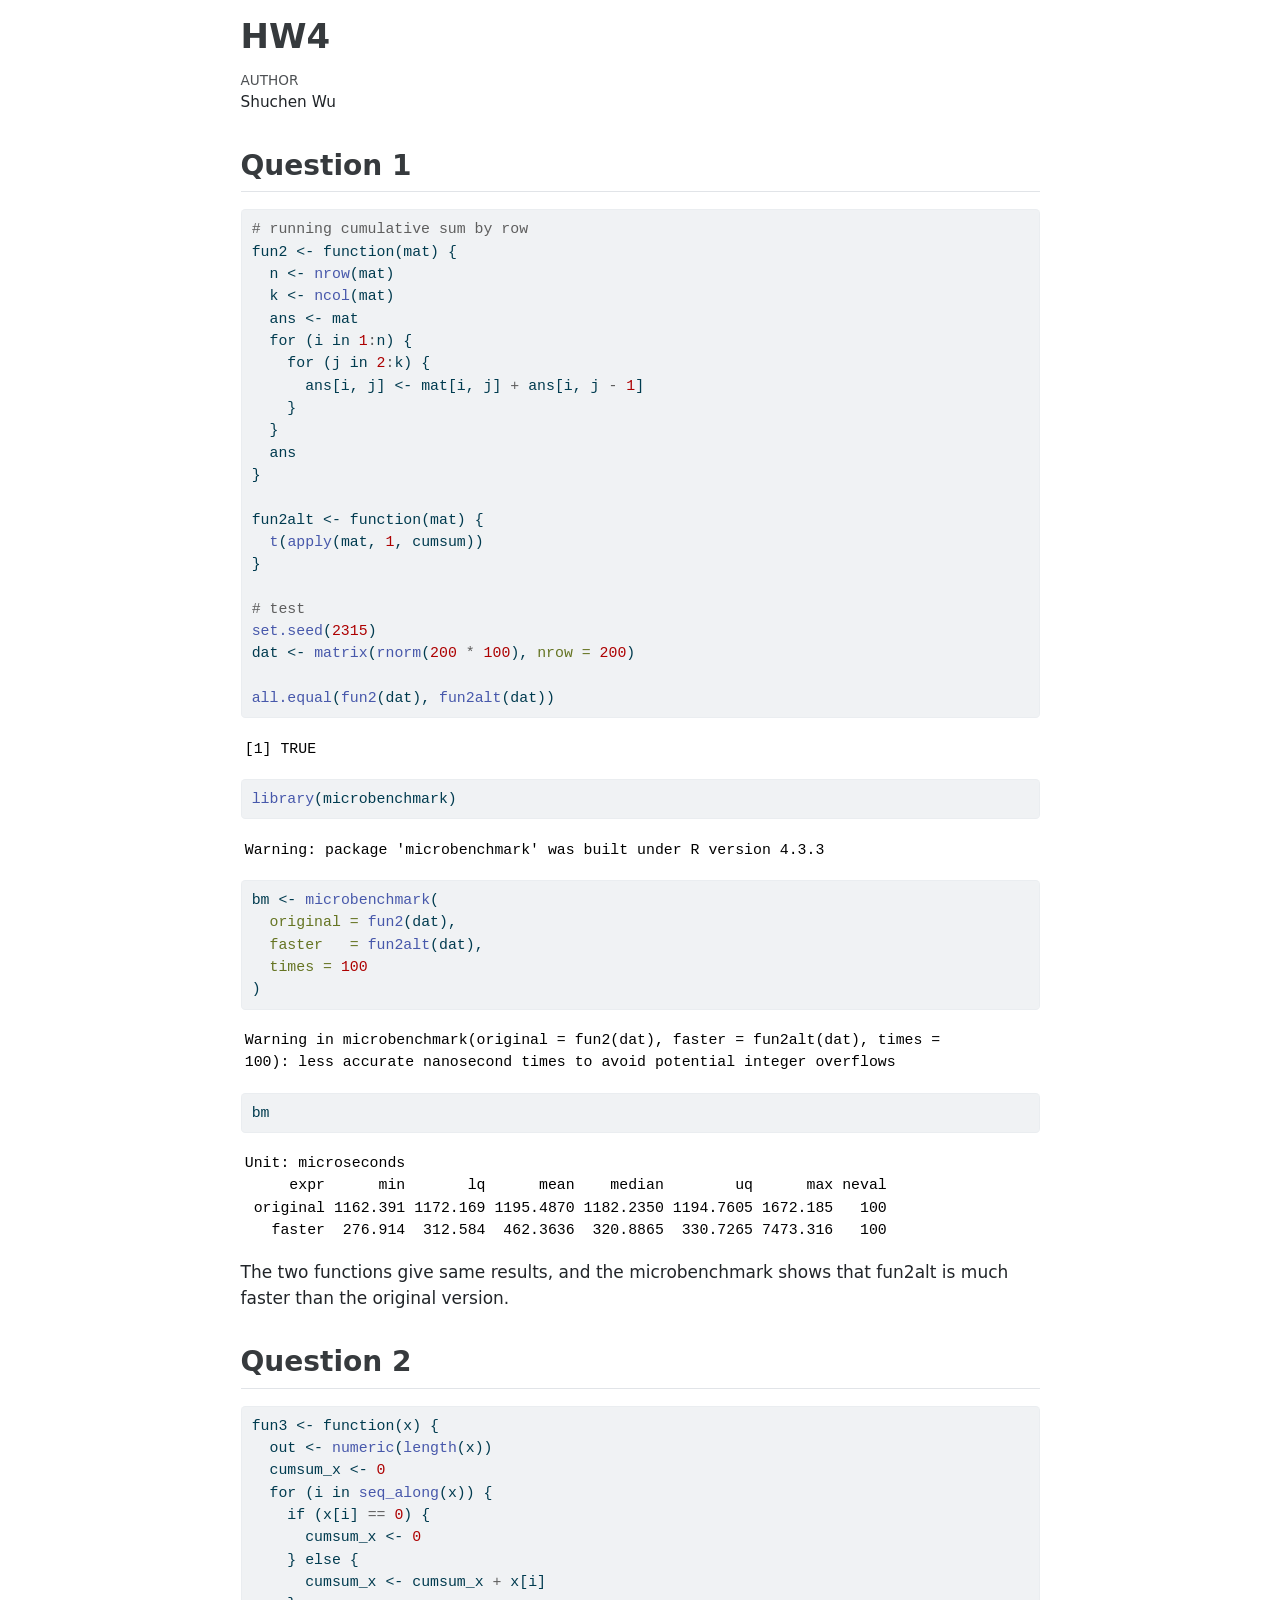
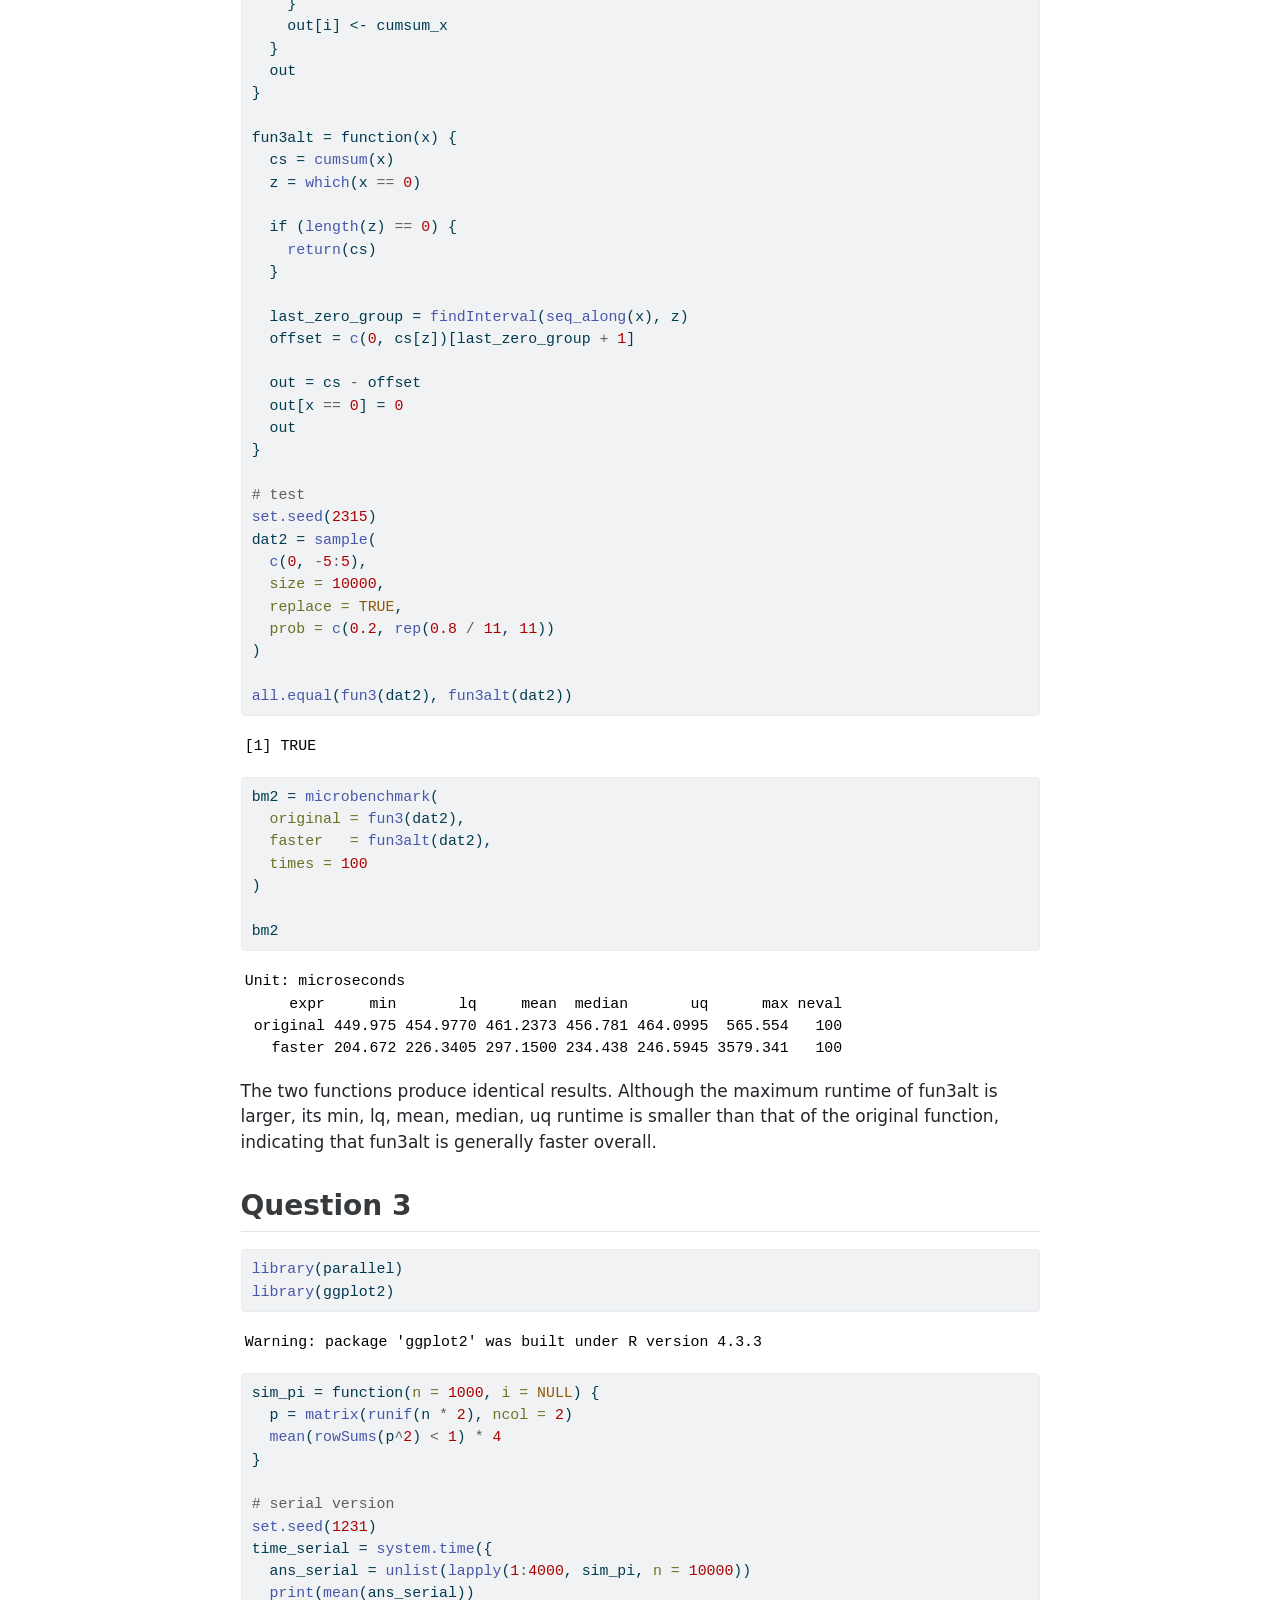
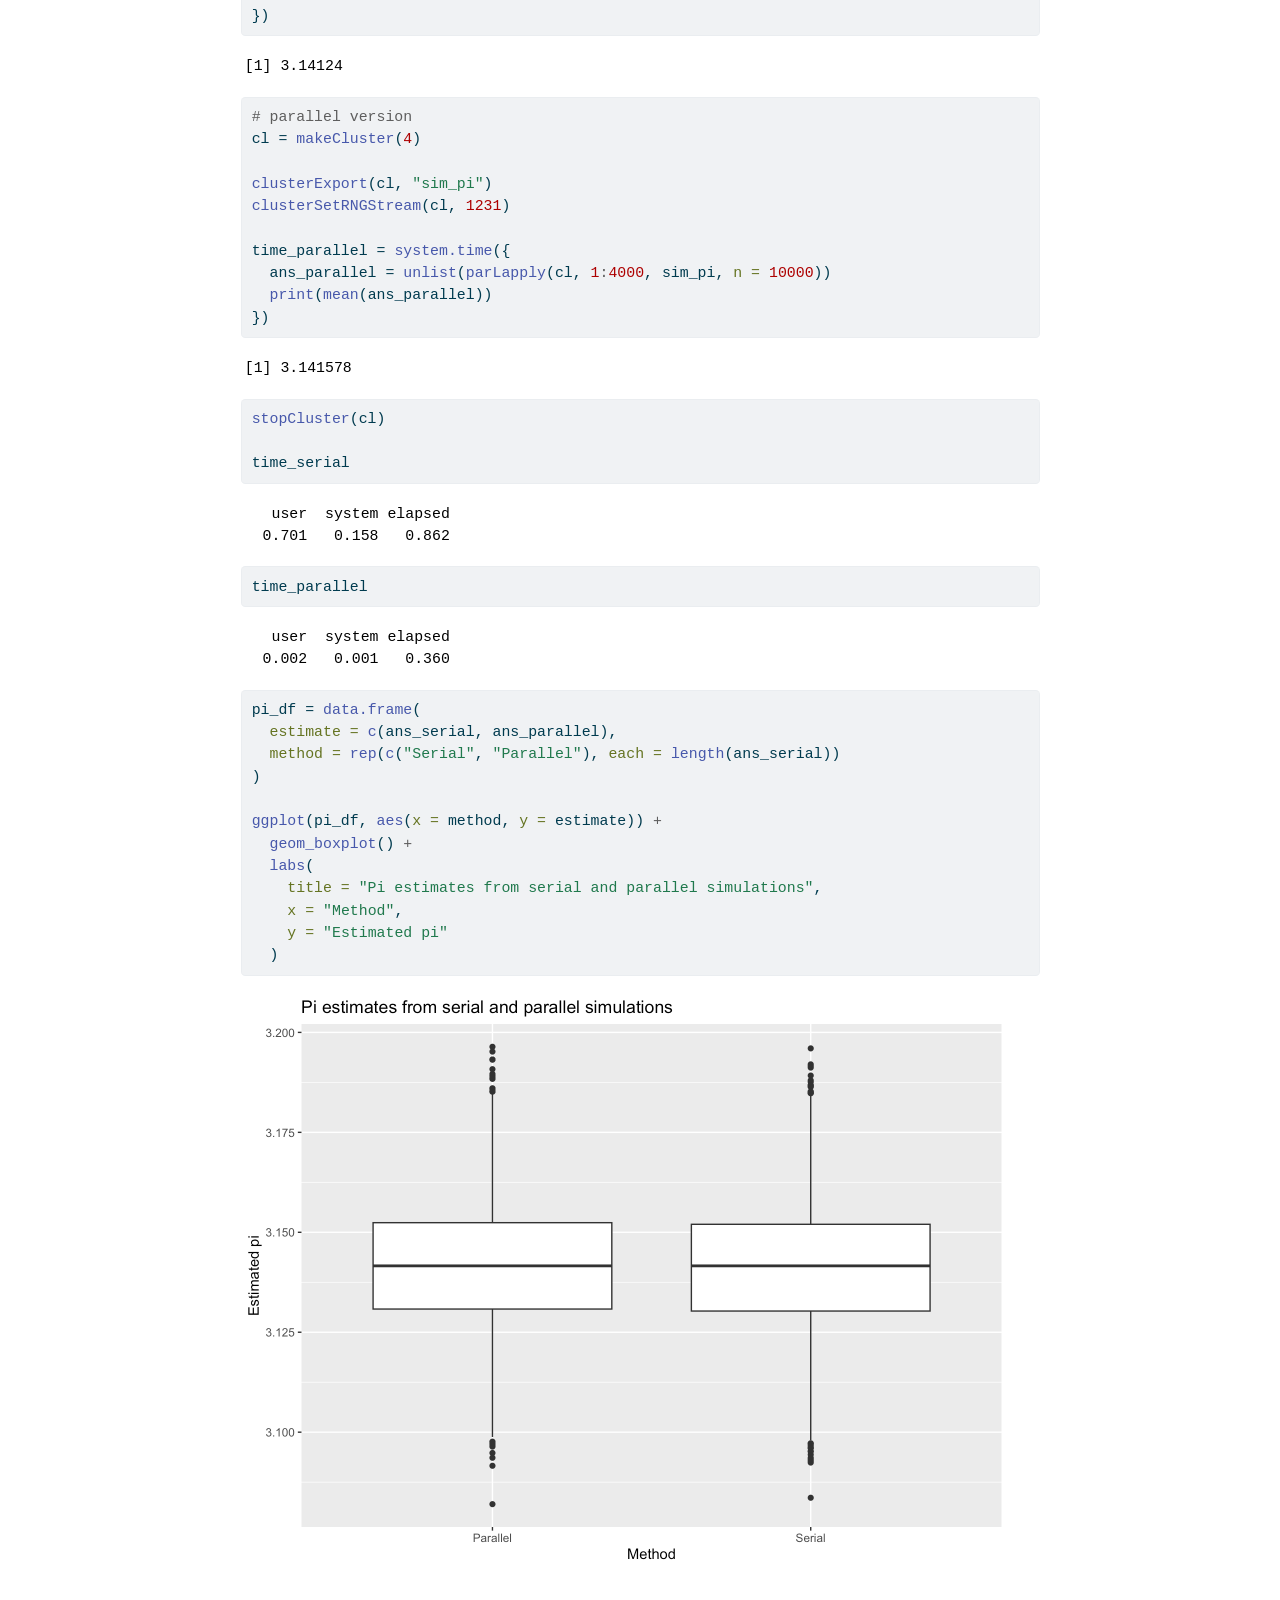
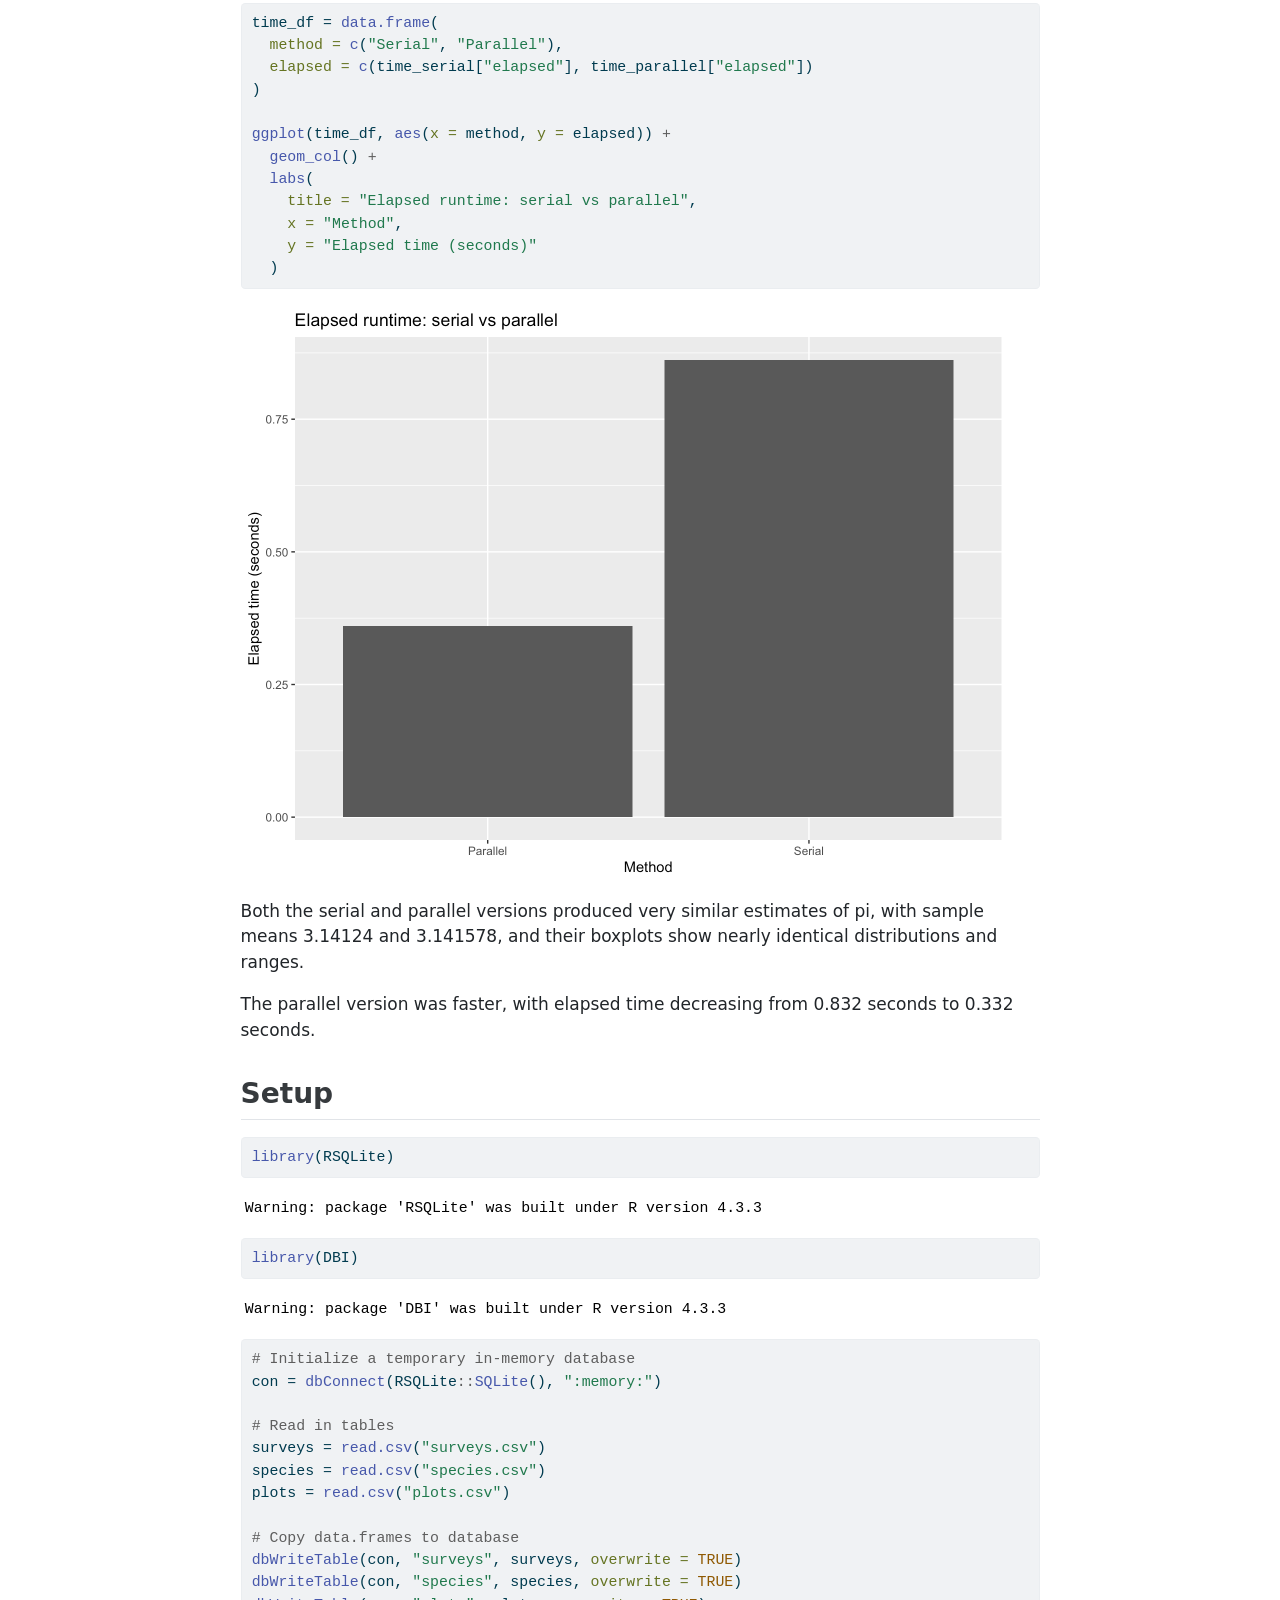
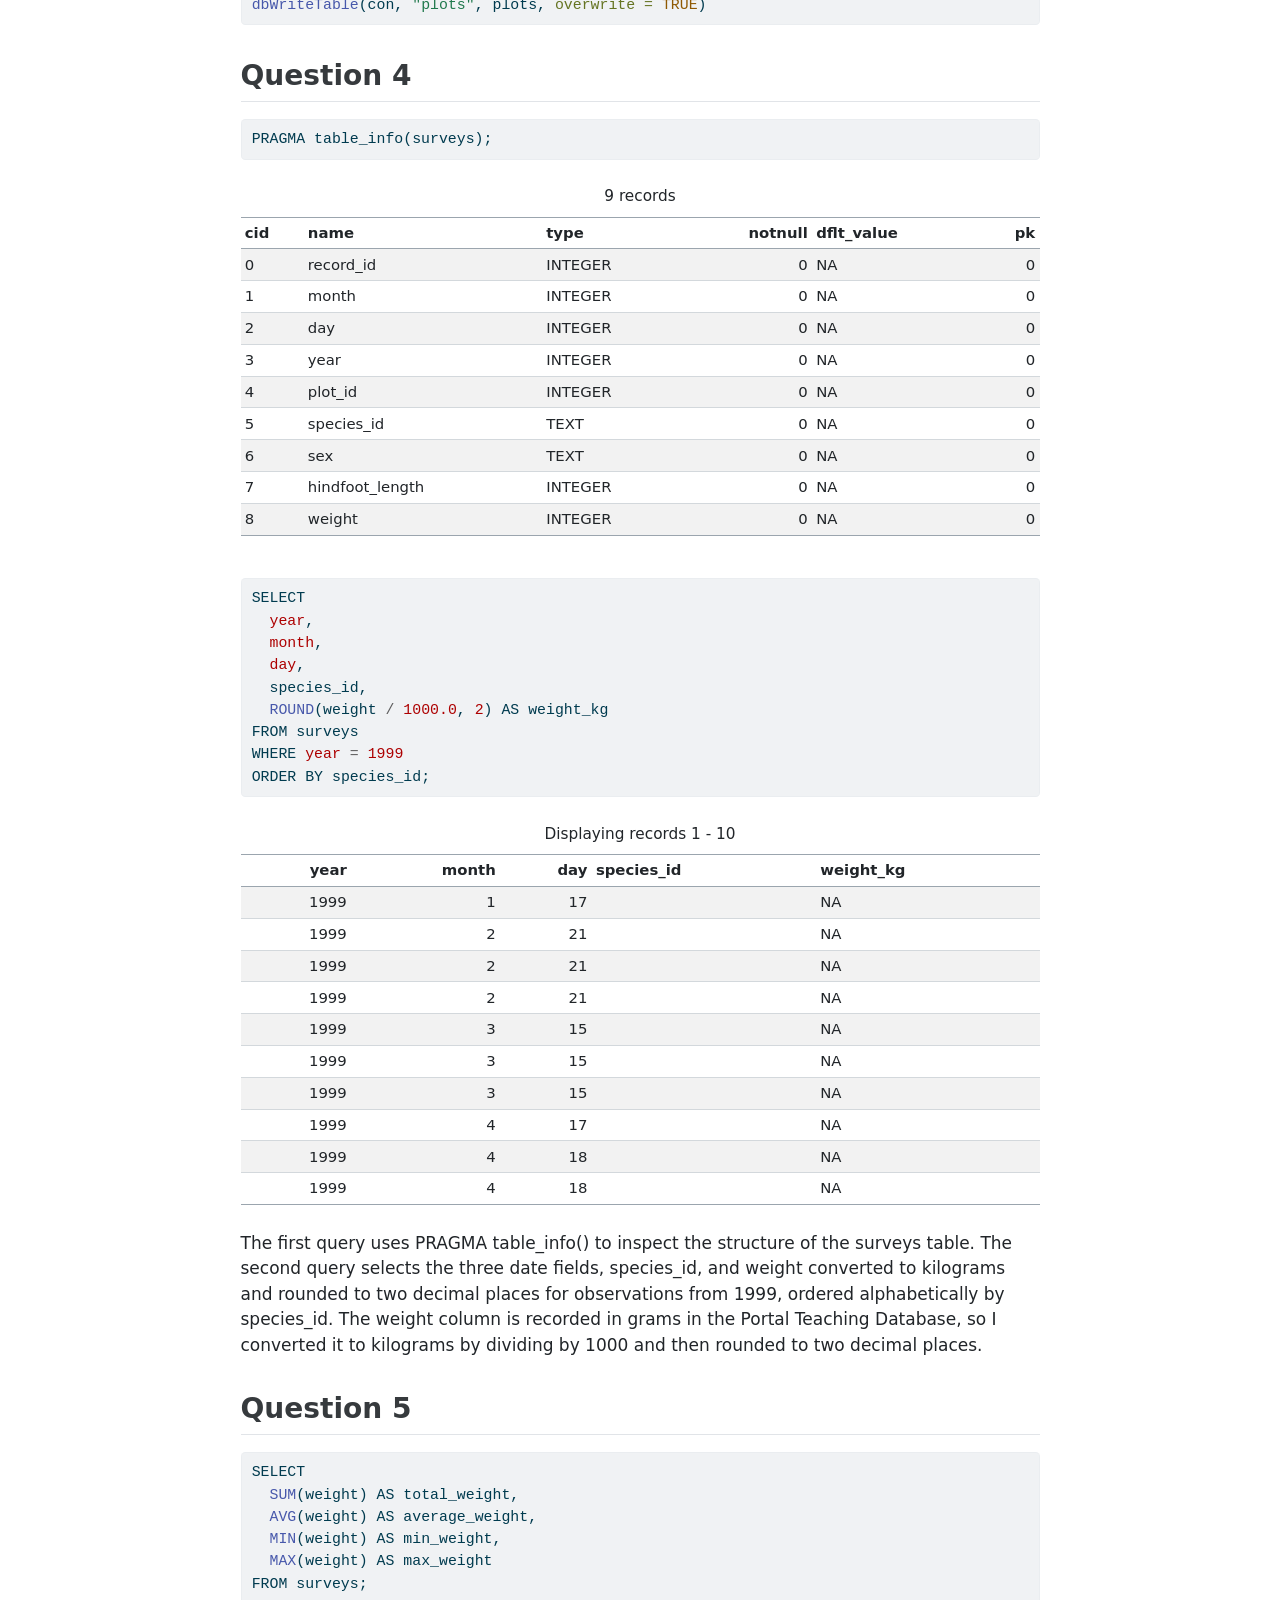
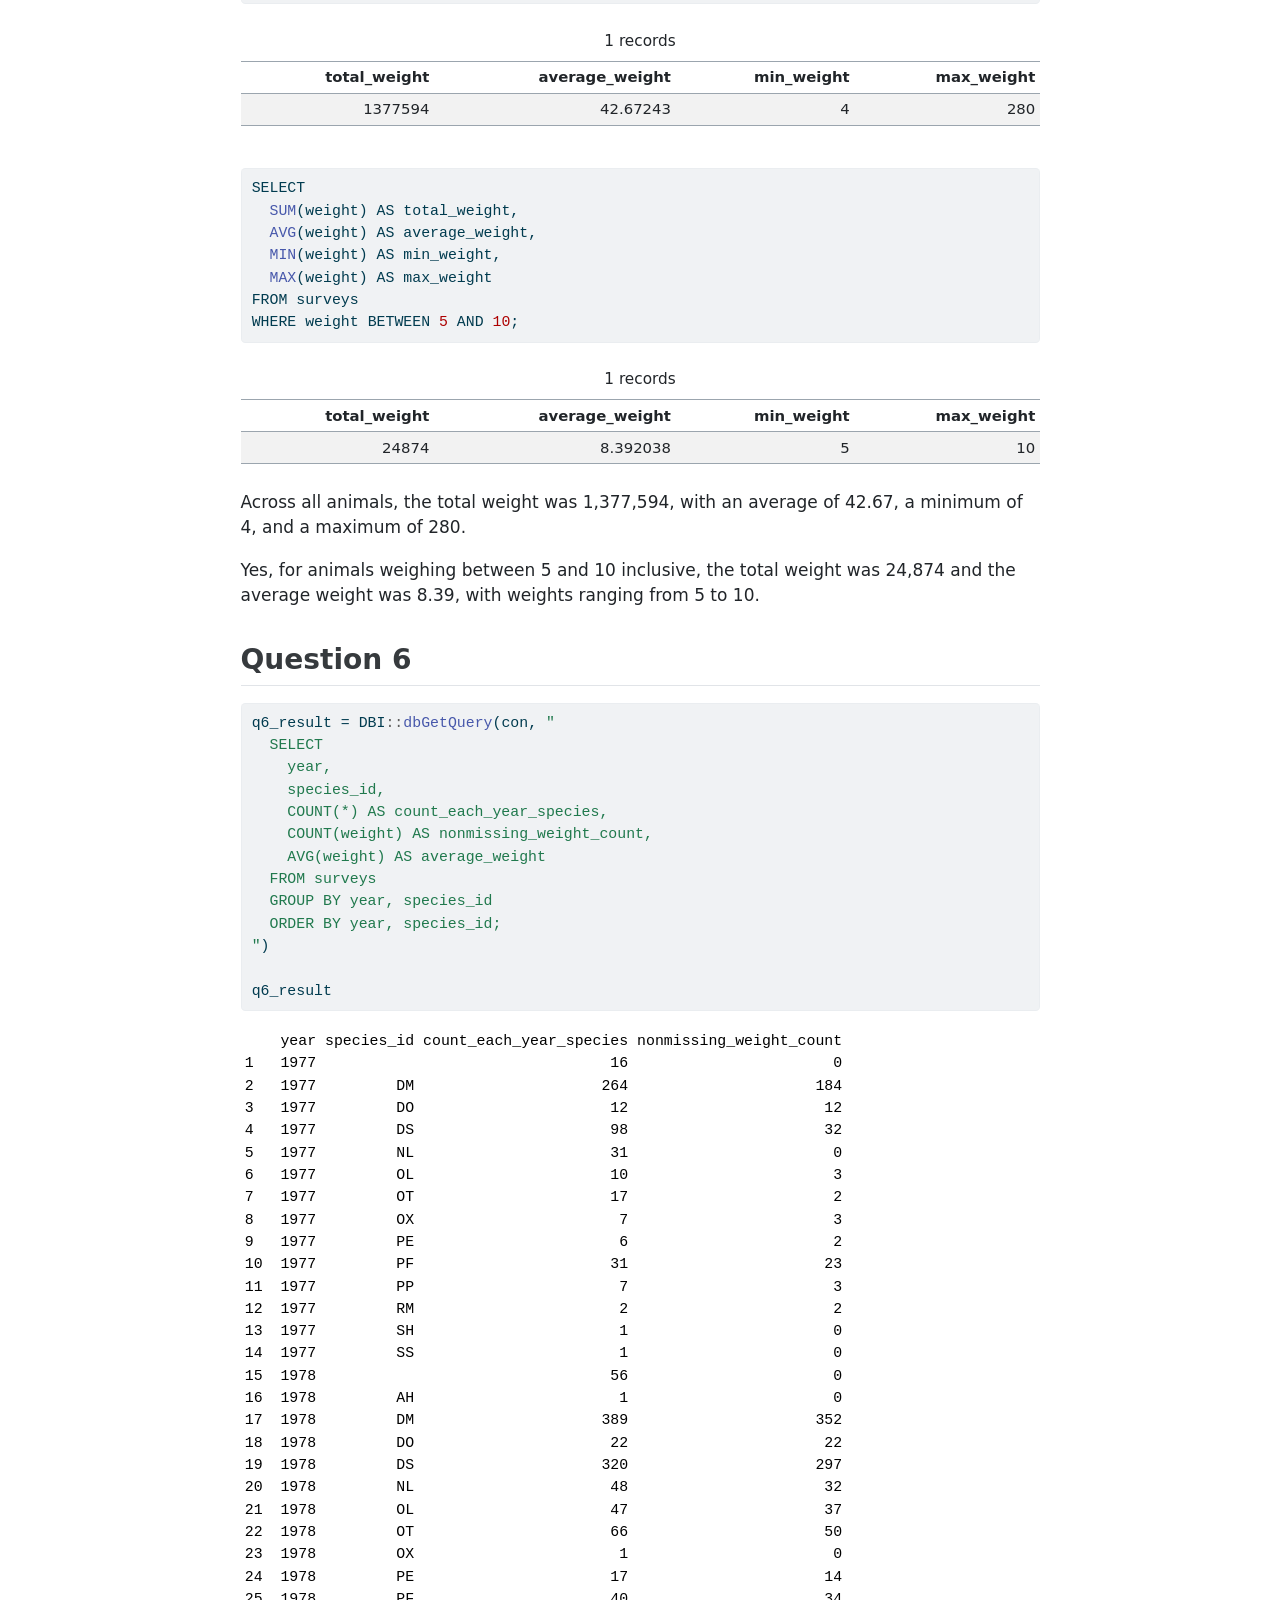
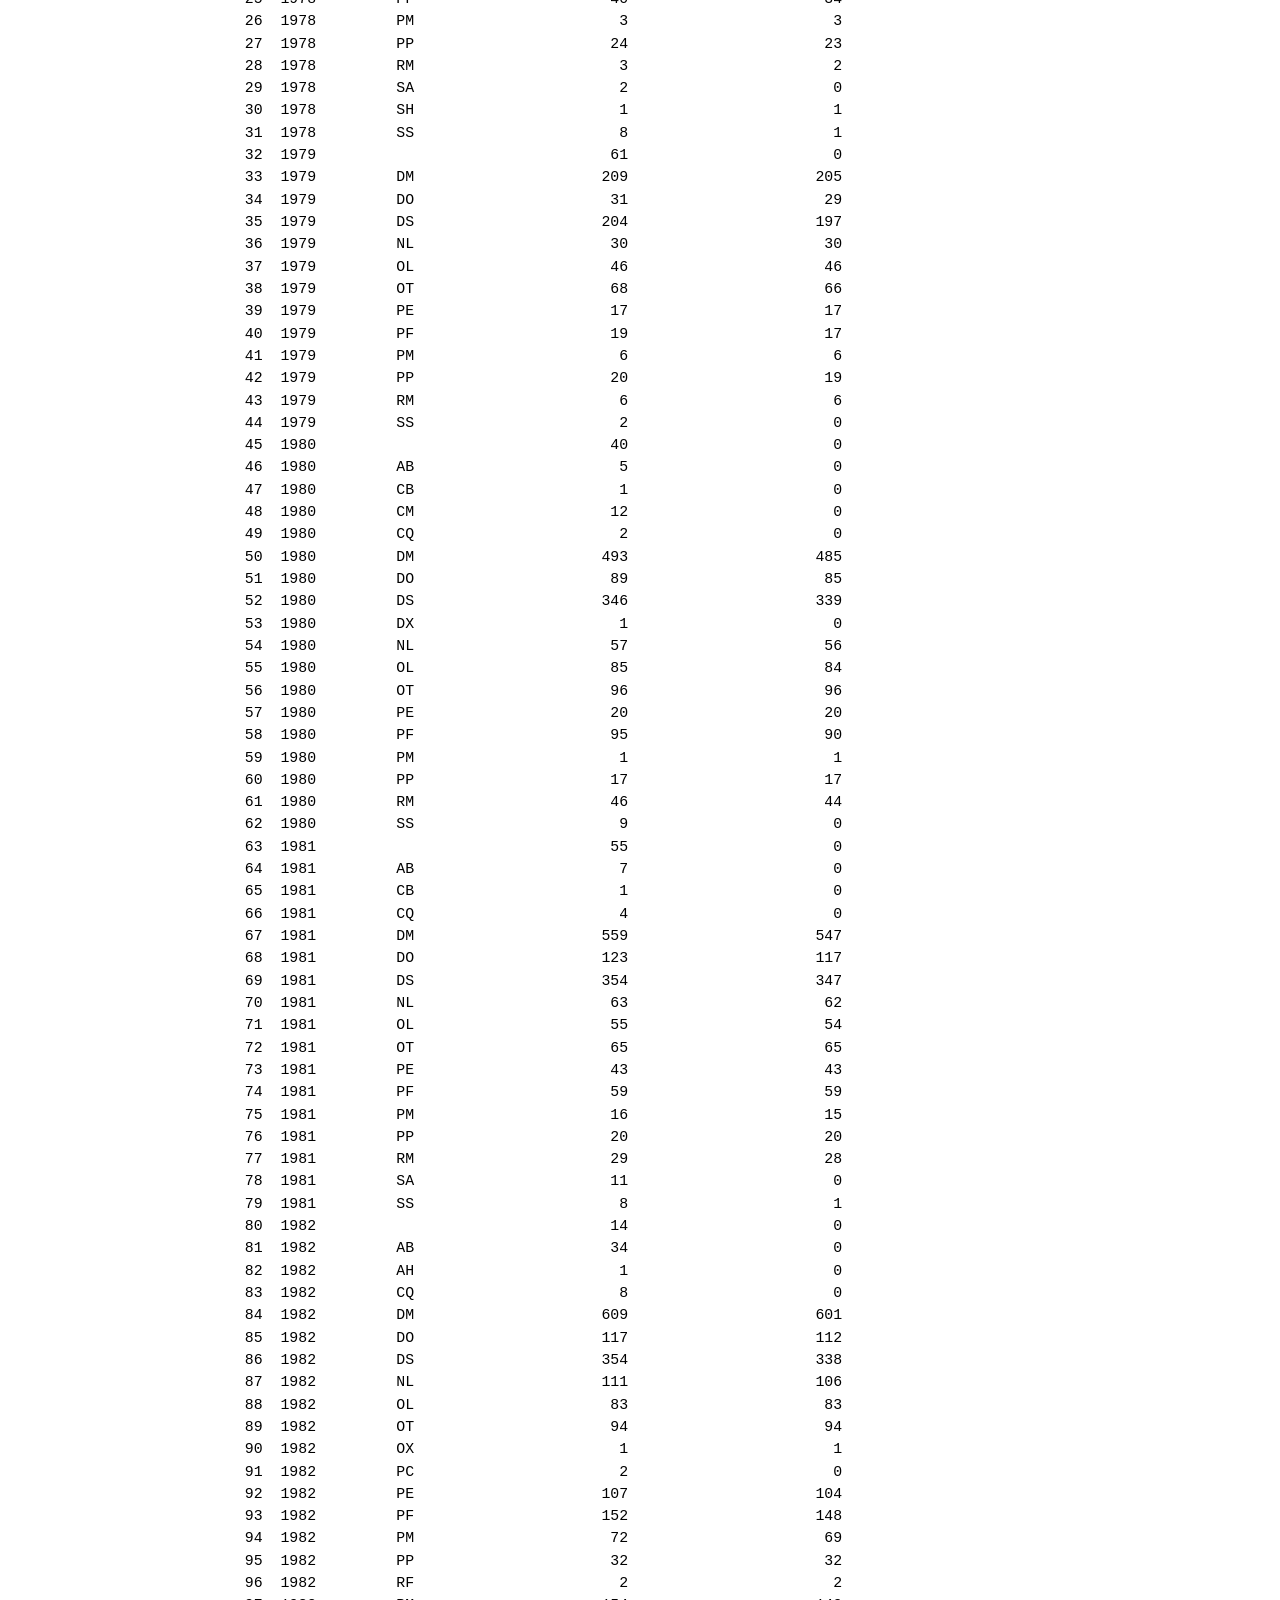
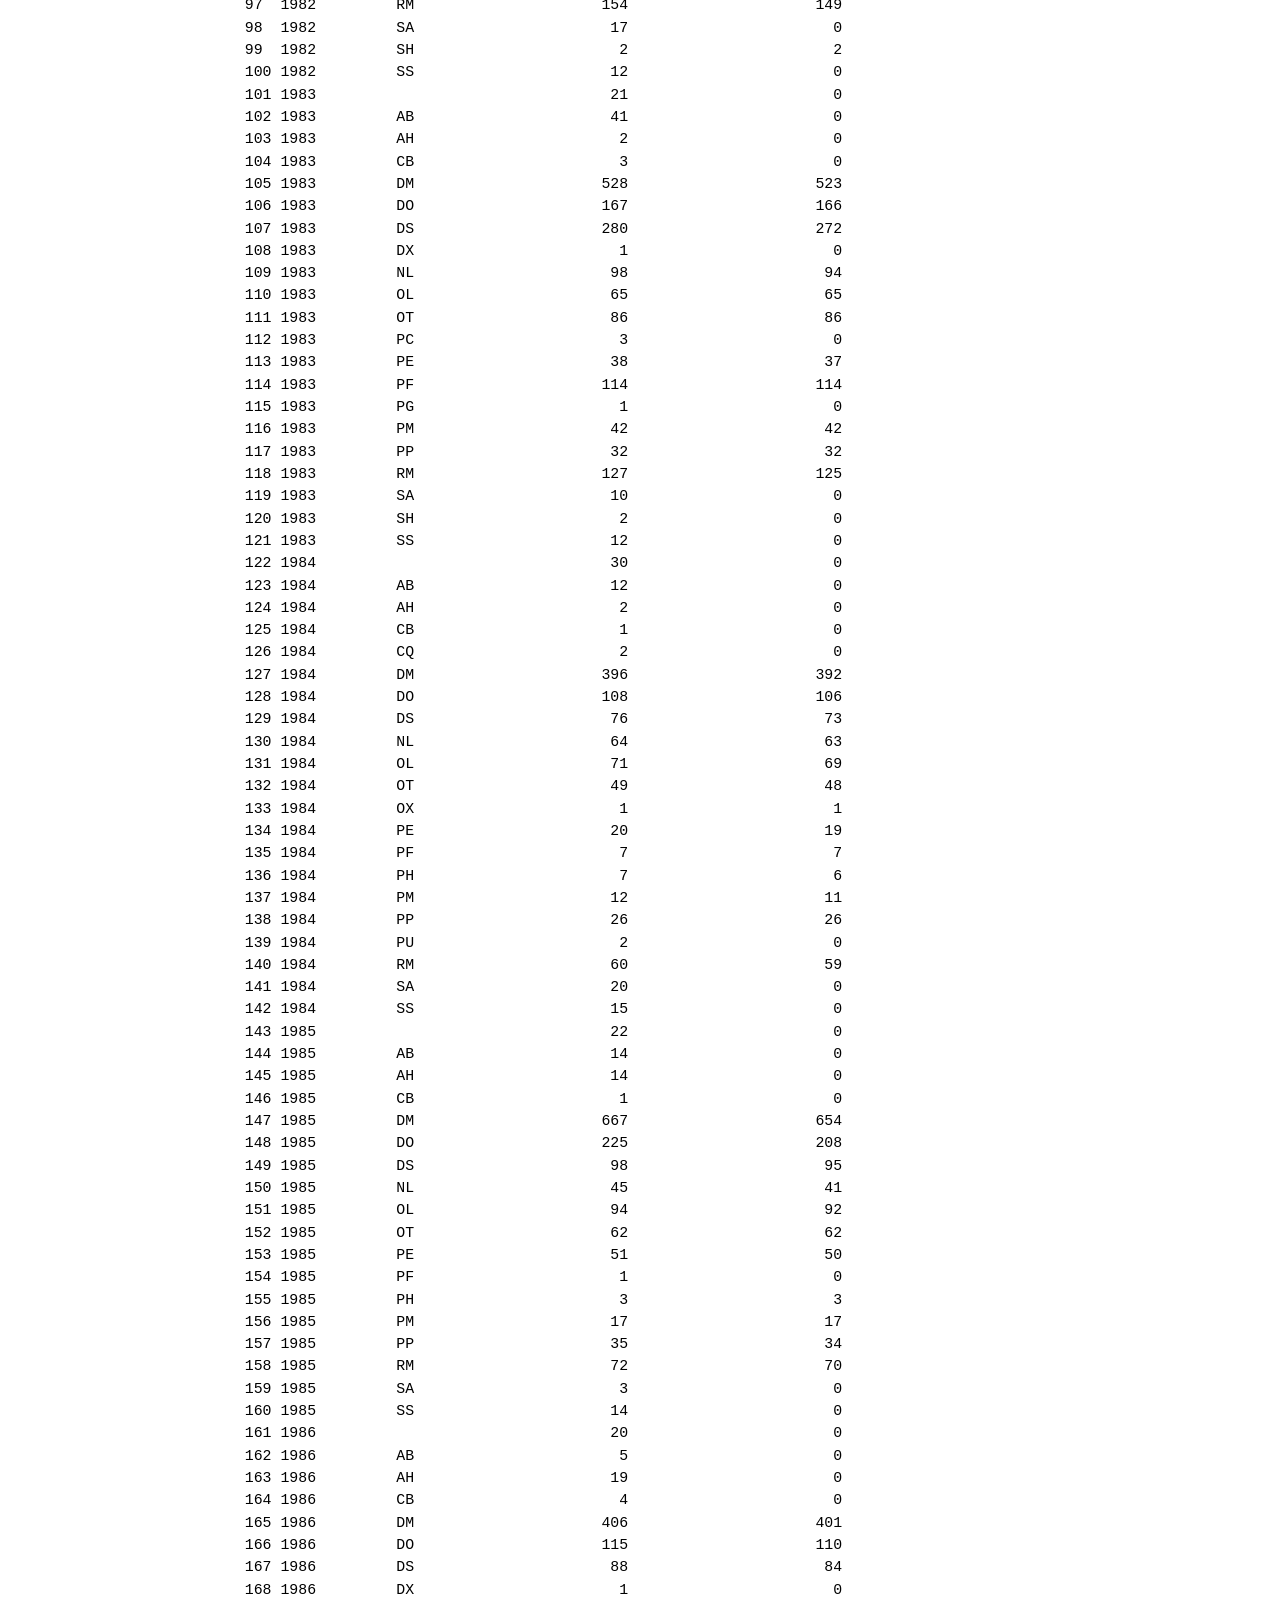
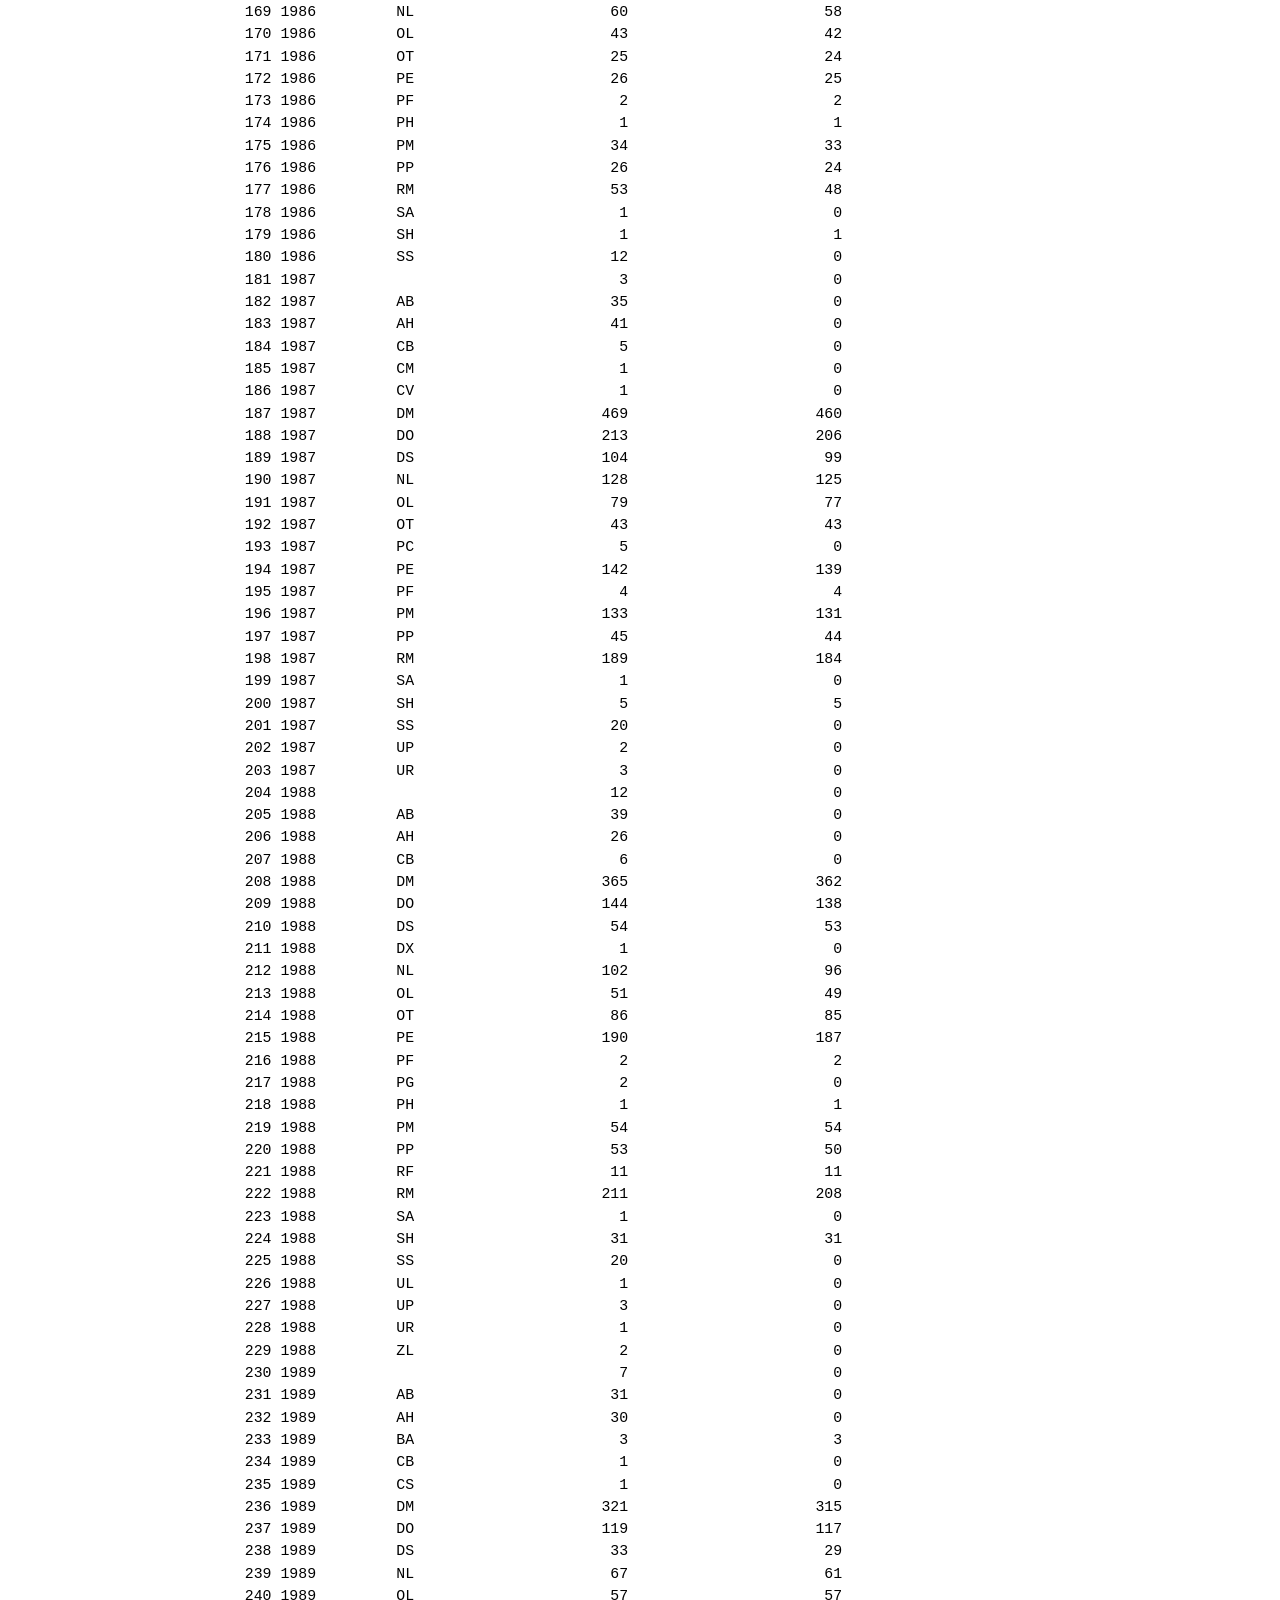
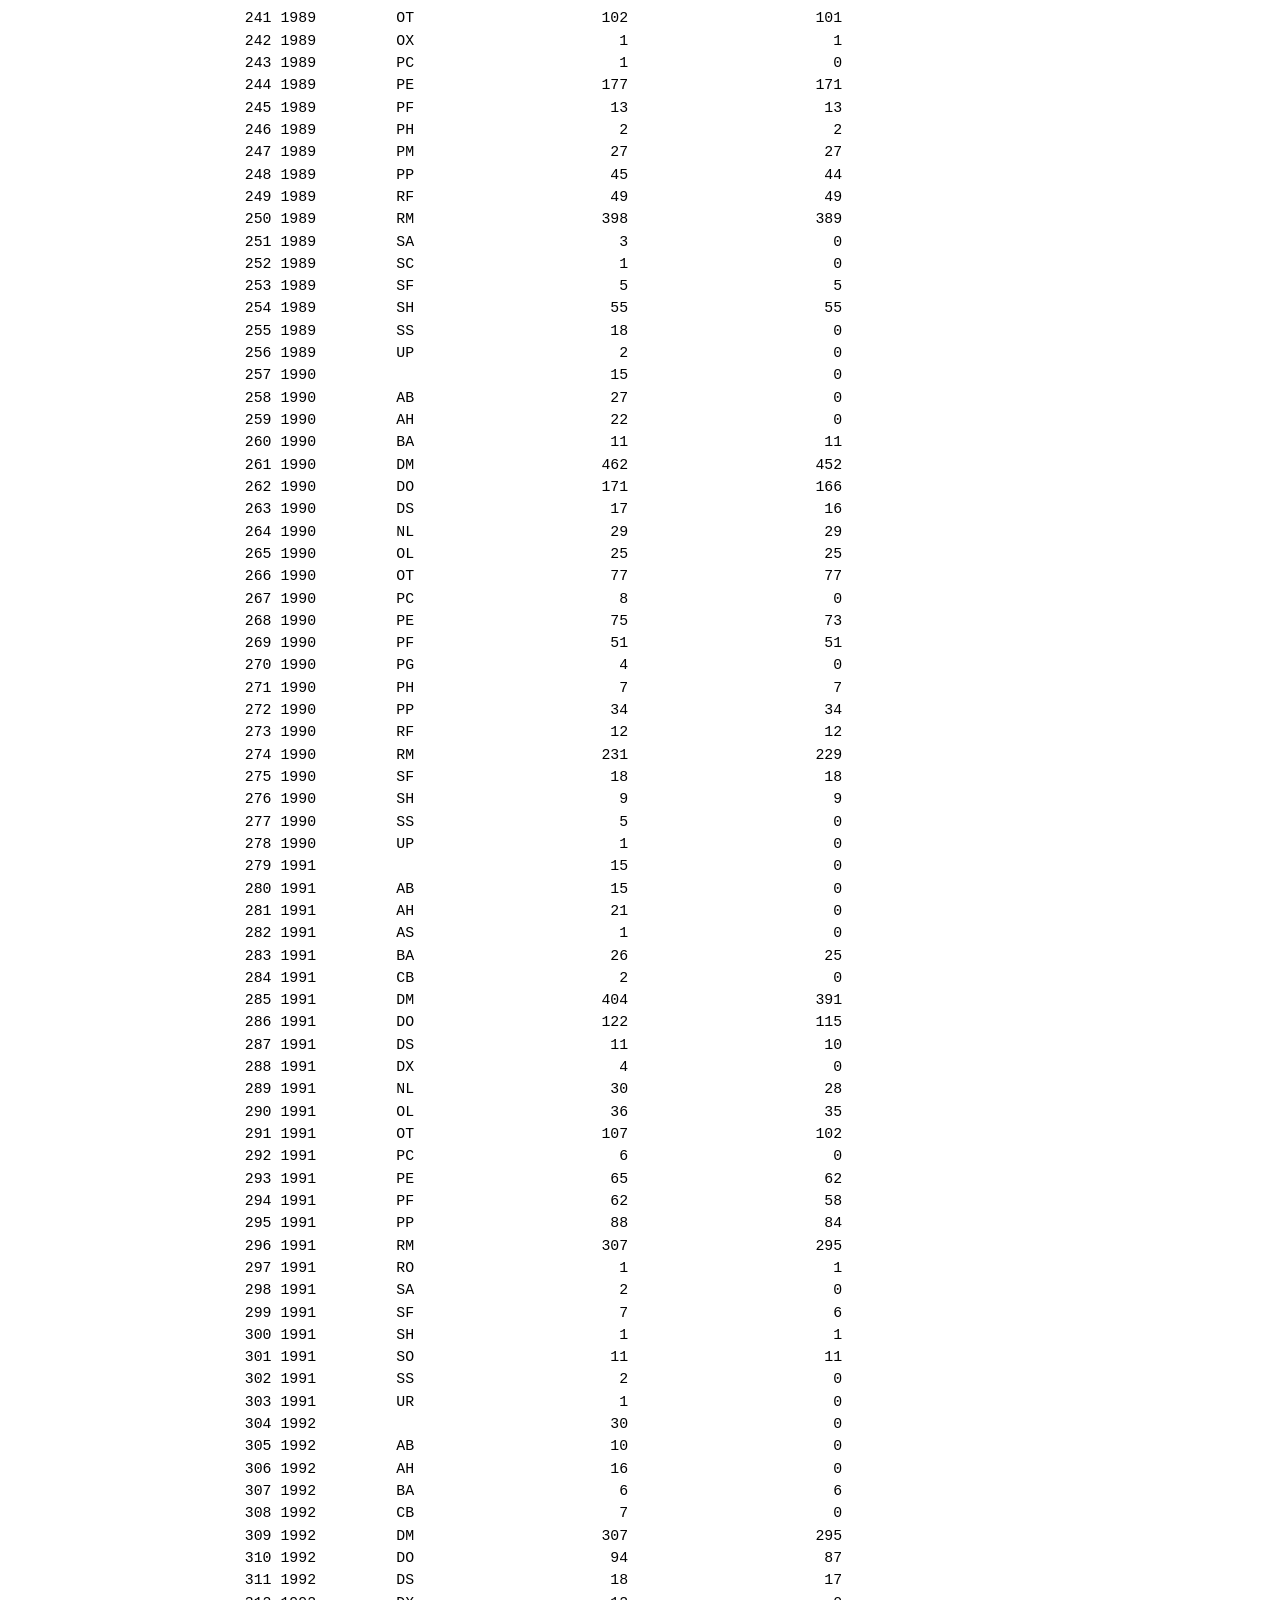
==== hw4/HW4.html @ b667f625 "Submitting hw4 https://github.com/dmcable/BIOSTAT620W26/issues/16" ====
<!DOCTYPE html>
<html xmlns="http://www.w3.org/1999/xhtml" lang="en" xml:lang="en"><head>

<meta charset="utf-8">
<meta name="generator" content="quarto-1.3.433">

<meta name="viewport" content="width=device-width, initial-scale=1.0, user-scalable=yes">

<meta name="author" content="Shuchen Wu">

<title>HW4</title>
<style>
code{white-space: pre-wrap;}
span.smallcaps{font-variant: small-caps;}
div.columns{display: flex; gap: min(4vw, 1.5em);}
div.column{flex: auto; overflow-x: auto;}
div.hanging-indent{margin-left: 1.5em; text-indent: -1.5em;}
ul.task-list{list-style: none;}
ul.task-list li input[type="checkbox"] {
width: 0.8em;
margin: 0 0.8em 0.2em -1em;  vertical-align: middle;
}

pre > code.sourceCode { white-space: pre; position: relative; }
pre > code.sourceCode > span { display: inline-block; line-height: 1.25; }
pre > code.sourceCode > span:empty { height: 1.2em; }
.sourceCode { overflow: visible; }
code.sourceCode > span { color: inherit; text-decoration: inherit; }
div.sourceCode { margin: 1em 0; }
pre.sourceCode { margin: 0; }
@media screen {
div.sourceCode { overflow: auto; }
}
@media print {
pre > code.sourceCode { white-space: pre-wrap; }
pre > code.sourceCode > span { text-indent: -5em; padding-left: 5em; }
}
pre.numberSource code
{ counter-reset: source-line 0; }
pre.numberSource code > span
{ position: relative; left: -4em; counter-increment: source-line; }
pre.numberSource code > span > a:first-child::before
{ content: counter(source-line);
position: relative; left: -1em; text-align: right; vertical-align: baseline;
border: none; display: inline-block;
-webkit-touch-callout: none; -webkit-user-select: none;
-khtml-user-select: none; -moz-user-select: none;
-ms-user-select: none; user-select: none;
padding: 0 4px; width: 4em;
}
pre.numberSource { margin-left: 3em; padding-left: 4px; }
div.sourceCode
{ }
@media screen {
pre > code.sourceCode > span > a:first-child::before { text-decoration: underline; }
}
</style>


<script>/*!
 * clipboard.js v2.0.11
 * https://clipboardjs.com/
 *
 * Licensed MIT © Zeno Rocha
 */
!function(t,e){"object"==typeof exports&&"object"==typeof module?module.exports=e():"function"==typeof define&&define.amd?define([],e):"object"==typeof exports?exports.ClipboardJS=e():t.ClipboardJS=e()}(this,function(){return n={686:function(t,e,n){"use strict";n.d(e,{default:function(){return b}});var e=n(279),i=n.n(e),e=n(370),u=n.n(e),e=n(817),r=n.n(e);function c(t){try{return document.execCommand(t)}catch(t){return}}var a=function(t){t=r()(t);return c("cut"),t};function o(t,e){var n,o,t=(n=t,o="rtl"===document.documentElement.getAttribute("dir"),(t=document.createElement("textarea")).style.fontSize="12pt",t.style.border="0",t.style.padding="0",t.style.margin="0",t.style.position="absolute",t.style[o?"right":"left"]="-9999px",o=window.pageYOffset||document.documentElement.scrollTop,t.style.top="".concat(o,"px"),t.setAttribute("readonly",""),t.value=n,t);return e.container.appendChild(t),e=r()(t),c("copy"),t.remove(),e}var f=function(t){var e=1<arguments.length&&void 0!==arguments[1]?arguments[1]:{container:document.body},n="";return"string"==typeof t?n=o(t,e):t instanceof HTMLInputElement&&!["text","search","url","tel","password"].includes(null==t?void 0:t.type)?n=o(t.value,e):(n=r()(t),c("copy")),n};function l(t){return(l="function"==typeof Symbol&&"symbol"==typeof Symbol.iterator?function(t){return typeof t}:function(t){return t&&"function"==typeof Symbol&&t.constructor===Symbol&&t!==Symbol.prototype?"symbol":typeof t})(t)}var s=function(){var t=0<arguments.length&&void 0!==arguments[0]?arguments[0]:{},e=t.action,n=void 0===e?"copy":e,o=t.container,e=t.target,t=t.text;if("copy"!==n&&"cut"!==n)throw new Error('Invalid "action" value, use either "copy" or "cut"');if(void 0!==e){if(!e||"object"!==l(e)||1!==e.nodeType)throw new Error('Invalid "target" value, use a valid Element');if("copy"===n&&e.hasAttribute("disabled"))throw new Error('Invalid "target" attribute. Please use "readonly" instead of "disabled" attribute');if("cut"===n&&(e.hasAttribute("readonly")||e.hasAttribute("disabled")))throw new Error('Invalid "target" attribute. You can\'t cut text from elements with "readonly" or "disabled" attributes')}return t?f(t,{container:o}):e?"cut"===n?a(e):f(e,{container:o}):void 0};function p(t){return(p="function"==typeof Symbol&&"symbol"==typeof Symbol.iterator?function(t){return typeof t}:function(t){return t&&"function"==typeof Symbol&&t.constructor===Symbol&&t!==Symbol.prototype?"symbol":typeof t})(t)}function d(t,e){for(var n=0;n<e.length;n++){var o=e[n];o.enumerable=o.enumerable||!1,o.configurable=!0,"value"in o&&(o.writable=!0),Object.defineProperty(t,o.key,o)}}function y(t,e){return(y=Object.setPrototypeOf||function(t,e){return t.__proto__=e,t})(t,e)}function h(n){var o=function(){if("undefined"==typeof Reflect||!Reflect.construct)return!1;if(Reflect.construct.sham)return!1;if("function"==typeof Proxy)return!0;try{return Date.prototype.toString.call(Reflect.construct(Date,[],function(){})),!0}catch(t){return!1}}();return function(){var t,e=v(n);return t=o?(t=v(this).constructor,Reflect.construct(e,arguments,t)):e.apply(this,arguments),e=this,!(t=t)||"object"!==p(t)&&"function"!=typeof t?function(t){if(void 0!==t)return t;throw new ReferenceError("this hasn't been initialised - super() hasn't been called")}(e):t}}function v(t){return(v=Object.setPrototypeOf?Object.getPrototypeOf:function(t){return t.__proto__||Object.getPrototypeOf(t)})(t)}function m(t,e){t="data-clipboard-".concat(t);if(e.hasAttribute(t))return e.getAttribute(t)}var b=function(){!function(t,e){if("function"!=typeof e&&null!==e)throw new TypeError("Super expression must either be null or a function");t.prototype=Object.create(e&&e.prototype,{constructor:{value:t,writable:!0,configurable:!0}}),e&&y(t,e)}(r,i());var t,e,n,o=h(r);function r(t,e){var n;return function(t){if(!(t instanceof r))throw new TypeError("Cannot call a class as a function")}(this),(n=o.call(this)).resolveOptions(e),n.listenClick(t),n}return t=r,n=[{key:"copy",value:function(t){var e=1<arguments.length&&void 0!==arguments[1]?arguments[1]:{container:document.body};return f(t,e)}},{key:"cut",value:function(t){return a(t)}},{key:"isSupported",value:function(){var t=0<arguments.length&&void 0!==arguments[0]?arguments[0]:["copy","cut"],t="string"==typeof t?[t]:t,e=!!document.queryCommandSupported;return t.forEach(function(t){e=e&&!!document.queryCommandSupported(t)}),e}}],(e=[{key:"resolveOptions",value:function(){var t=0<arguments.length&&void 0!==arguments[0]?arguments[0]:{};this.action="function"==typeof t.action?t.action:this.defaultAction,this.target="function"==typeof t.target?t.target:this.defaultTarget,this.text="function"==typeof t.text?t.text:this.defaultText,this.container="object"===p(t.container)?t.container:document.body}},{key:"listenClick",value:function(t){var e=this;this.listener=u()(t,"click",function(t){return e.onClick(t)})}},{key:"onClick",value:function(t){var e=t.delegateTarget||t.currentTarget,n=this.action(e)||"copy",t=s({action:n,container:this.container,target:this.target(e),text:this.text(e)});this.emit(t?"success":"error",{action:n,text:t,trigger:e,clearSelection:function(){e&&e.focus(),window.getSelection().removeAllRanges()}})}},{key:"defaultAction",value:function(t){return m("action",t)}},{key:"defaultTarget",value:function(t){t=m("target",t);if(t)return document.querySelector(t)}},{key:"defaultText",value:function(t){return m("text",t)}},{key:"destroy",value:function(){this.listener.destroy()}}])&&d(t.prototype,e),n&&d(t,n),r}()},828:function(t){var e;"undefined"==typeof Element||Element.prototype.matches||((e=Element.prototype).matches=e.matchesSelector||e.mozMatchesSelector||e.msMatchesSelector||e.oMatchesSelector||e.webkitMatchesSelector),t.exports=function(t,e){for(;t&&9!==t.nodeType;){if("function"==typeof t.matches&&t.matches(e))return t;t=t.parentNode}}},438:function(t,e,n){var u=n(828);function i(t,e,n,o,r){var i=function(e,n,t,o){return function(t){t.delegateTarget=u(t.target,n),t.delegateTarget&&o.call(e,t)}}.apply(this,arguments);return t.addEventListener(n,i,r),{destroy:function(){t.removeEventListener(n,i,r)}}}t.exports=function(t,e,n,o,r){return"function"==typeof t.addEventListener?i.apply(null,arguments):"function"==typeof n?i.bind(null,document).apply(null,arguments):("string"==typeof t&&(t=document.querySelectorAll(t)),Array.prototype.map.call(t,function(t){return i(t,e,n,o,r)}))}},879:function(t,n){n.node=function(t){return void 0!==t&&t instanceof HTMLElement&&1===t.nodeType},n.nodeList=function(t){var e=Object.prototype.toString.call(t);return void 0!==t&&("[object NodeList]"===e||"[object HTMLCollection]"===e)&&"length"in t&&(0===t.length||n.node(t[0]))},n.string=function(t){return"string"==typeof t||t instanceof String},n.fn=function(t){return"[object Function]"===Object.prototype.toString.call(t)}},370:function(t,e,n){var f=n(879),l=n(438);t.exports=function(t,e,n){if(!t&&!e&&!n)throw new Error("Missing required arguments");if(!f.string(e))throw new TypeError("Second argument must be a String");if(!f.fn(n))throw new TypeError("Third argument must be a Function");if(f.node(t))return c=e,a=n,(u=t).addEventListener(c,a),{destroy:function(){u.removeEventListener(c,a)}};if(f.nodeList(t))return o=t,r=e,i=n,Array.prototype.forEach.call(o,function(t){t.addEventListener(r,i)}),{destroy:function(){Array.prototype.forEach.call(o,function(t){t.removeEventListener(r,i)})}};if(f.string(t))return t=t,e=e,n=n,l(document.body,t,e,n);throw new TypeError("First argument must be a String, HTMLElement, HTMLCollection, or NodeList");var o,r,i,u,c,a}},817:function(t){t.exports=function(t){var e,n="SELECT"===t.nodeName?(t.focus(),t.value):"INPUT"===t.nodeName||"TEXTAREA"===t.nodeName?((e=t.hasAttribute("readonly"))||t.setAttribute("readonly",""),t.select(),t.setSelectionRange(0,t.value.length),e||t.removeAttribute("readonly"),t.value):(t.hasAttribute("contenteditable")&&t.focus(),n=window.getSelection(),(e=document.createRange()).selectNodeContents(t),n.removeAllRanges(),n.addRange(e),n.toString());return n}},279:function(t){function e(){}e.prototype={on:function(t,e,n){var o=this.e||(this.e={});return(o[t]||(o[t]=[])).push({fn:e,ctx:n}),this},once:function(t,e,n){var o=this;function r(){o.off(t,r),e.apply(n,arguments)}return r._=e,this.on(t,r,n)},emit:function(t){for(var e=[].slice.call(arguments,1),n=((this.e||(this.e={}))[t]||[]).slice(),o=0,r=n.length;o<r;o++)n[o].fn.apply(n[o].ctx,e);return this},off:function(t,e){var n=this.e||(this.e={}),o=n[t],r=[];if(o&&e)for(var i=0,u=o.length;i<u;i++)o[i].fn!==e&&o[i].fn._!==e&&r.push(o[i]);return r.length?n[t]=r:delete n[t],this}},t.exports=e,t.exports.TinyEmitter=e}},r={},o.n=function(t){var e=t&&t.__esModule?function(){return t.default}:function(){return t};return o.d(e,{a:e}),e},o.d=function(t,e){for(var n in e)o.o(e,n)&&!o.o(t,n)&&Object.defineProperty(t,n,{enumerable:!0,get:e[n]})},o.o=function(t,e){return Object.prototype.hasOwnProperty.call(t,e)},o(686).default;function o(t){if(r[t])return r[t].exports;var e=r[t]={exports:{}};return n[t](e,e.exports,o),e.exports}var n,r});</script>
<script>const sectionChanged = new CustomEvent("quarto-sectionChanged", {
  detail: {},
  bubbles: true,
  cancelable: false,
  composed: false,
});

const layoutMarginEls = () => {
  // Find any conflicting margin elements and add margins to the
  // top to prevent overlap
  const marginChildren = window.document.querySelectorAll(
    ".column-margin.column-container > * "
  );

  let lastBottom = 0;
  for (const marginChild of marginChildren) {
    if (marginChild.offsetParent !== null) {
      // clear the top margin so we recompute it
      marginChild.style.marginTop = null;
      const top = marginChild.getBoundingClientRect().top + window.scrollY;
      console.log({
        childtop: marginChild.getBoundingClientRect().top,
        scroll: window.scrollY,
        top,
        lastBottom,
      });
      if (top < lastBottom) {
        const margin = lastBottom - top;
        marginChild.style.marginTop = `${margin}px`;
      }
      const styles = window.getComputedStyle(marginChild);
      const marginTop = parseFloat(styles["marginTop"]);

      console.log({
        top,
        height: marginChild.getBoundingClientRect().height,
        marginTop,
        total: top + marginChild.getBoundingClientRect().height + marginTop,
      });
      lastBottom = top + marginChild.getBoundingClientRect().height + marginTop;
    }
  }
};

window.document.addEventListener("DOMContentLoaded", function (_event) {
  // Recompute the position of margin elements anytime the body size changes
  if (window.ResizeObserver) {
    const resizeObserver = new window.ResizeObserver(
      throttle(layoutMarginEls, 50)
    );
    resizeObserver.observe(window.document.body);
  }

  const tocEl = window.document.querySelector('nav.toc-active[role="doc-toc"]');
  const sidebarEl = window.document.getElementById("quarto-sidebar");
  const leftTocEl = window.document.getElementById("quarto-sidebar-toc-left");
  const marginSidebarEl = window.document.getElementById(
    "quarto-margin-sidebar"
  );
  // function to determine whether the element has a previous sibling that is active
  const prevSiblingIsActiveLink = (el) => {
    const sibling = el.previousElementSibling;
    if (sibling && sibling.tagName === "A") {
      return sibling.classList.contains("active");
    } else {
      return false;
    }
  };

  // fire slideEnter for bootstrap tab activations (for htmlwidget resize behavior)
  function fireSlideEnter(e) {
    const event = window.document.createEvent("Event");
    event.initEvent("slideenter", true, true);
    window.document.dispatchEvent(event);
  }
  const tabs = window.document.querySelectorAll('a[data-bs-toggle="tab"]');
  tabs.forEach((tab) => {
    tab.addEventListener("shown.bs.tab", fireSlideEnter);
  });

  // fire slideEnter for tabby tab activations (for htmlwidget resize behavior)
  document.addEventListener("tabby", fireSlideEnter, false);

  // Track scrolling and mark TOC links as active
  // get table of contents and sidebar (bail if we don't have at least one)
  const tocLinks = tocEl
    ? [...tocEl.querySelectorAll("a[data-scroll-target]")]
    : [];
  const makeActive = (link) => tocLinks[link].classList.add("active");
  const removeActive = (link) => tocLinks[link].classList.remove("active");
  const removeAllActive = () =>
    [...Array(tocLinks.length).keys()].forEach((link) => removeActive(link));

  // activate the anchor for a section associated with this TOC entry
  tocLinks.forEach((link) => {
    link.addEventListener("click", () => {
      if (link.href.indexOf("#") !== -1) {
        const anchor = link.href.split("#")[1];
        const heading = window.document.querySelector(
          `[data-anchor-id=${anchor}]`
        );
        if (heading) {
          // Add the class
          heading.classList.add("reveal-anchorjs-link");

          // function to show the anchor
          const handleMouseout = () => {
            heading.classList.remove("reveal-anchorjs-link");
            heading.removeEventListener("mouseout", handleMouseout);
          };

          // add a function to clear the anchor when the user mouses out of it
          heading.addEventListener("mouseout", handleMouseout);
        }
      }
    });
  });

  const sections = tocLinks.map((link) => {
    const target = link.getAttribute("data-scroll-target");
    if (target.startsWith("#")) {
      return window.document.getElementById(decodeURI(`${target.slice(1)}`));
    } else {
      return window.document.querySelector(decodeURI(`${target}`));
    }
  });

  const sectionMargin = 200;
  let currentActive = 0;
  // track whether we've initialized state the first time
  let init = false;

  const updateActiveLink = () => {
    // The index from bottom to top (e.g. reversed list)
    let sectionIndex = -1;
    if (
      window.innerHeight + window.pageYOffset >=
      window.document.body.offsetHeight
    ) {
      sectionIndex = 0;
    } else {
      sectionIndex = [...sections].reverse().findIndex((section) => {
        if (section) {
          return window.pageYOffset >= section.offsetTop - sectionMargin;
        } else {
          return false;
        }
      });
    }
    if (sectionIndex > -1) {
      const current = sections.length - sectionIndex - 1;
      if (current !== currentActive) {
        removeAllActive();
        currentActive = current;
        makeActive(current);
        if (init) {
          window.dispatchEvent(sectionChanged);
        }
        init = true;
      }
    }
  };

  const inHiddenRegion = (top, bottom, hiddenRegions) => {
    for (const region of hiddenRegions) {
      if (top <= region.bottom && bottom >= region.top) {
        return true;
      }
    }
    return false;
  };

  const categorySelector = "header.quarto-title-block .quarto-category";
  const activateCategories = (href) => {
    // Find any categories
    // Surround them with a link pointing back to:
    // #category=Authoring
    try {
      const categoryEls = window.document.querySelectorAll(categorySelector);
      for (const categoryEl of categoryEls) {
        const categoryText = categoryEl.textContent;
        if (categoryText) {
          const link = `${href}#category=${encodeURIComponent(categoryText)}`;
          const linkEl = window.document.createElement("a");
          linkEl.setAttribute("href", link);
          for (const child of categoryEl.childNodes) {
            linkEl.append(child);
          }
          categoryEl.appendChild(linkEl);
        }
      }
    } catch {
      // Ignore errors
    }
  };
  function hasTitleCategories() {
    return window.document.querySelector(categorySelector) !== null;
  }

  function offsetRelativeUrl(url) {
    const offset = getMeta("quarto:offset");
    return offset ? offset + url : url;
  }

  function offsetAbsoluteUrl(url) {
    const offset = getMeta("quarto:offset");
    const baseUrl = new URL(offset, window.location);

    const projRelativeUrl = url.replace(baseUrl, "");
    if (projRelativeUrl.startsWith("/")) {
      return projRelativeUrl;
    } else {
      return "/" + projRelativeUrl;
    }
  }

  // read a meta tag value
  function getMeta(metaName) {
    const metas = window.document.getElementsByTagName("meta");
    for (let i = 0; i < metas.length; i++) {
      if (metas[i].getAttribute("name") === metaName) {
        return metas[i].getAttribute("content");
      }
    }
    return "";
  }

  async function findAndActivateCategories() {
    const currentPagePath = offsetAbsoluteUrl(window.location.href);
    const response = await fetch(offsetRelativeUrl("listings.json"));
    if (response.status == 200) {
      return response.json().then(function (listingPaths) {
        const listingHrefs = [];
        for (const listingPath of listingPaths) {
          const pathWithoutLeadingSlash = listingPath.listing.substring(1);
          for (const item of listingPath.items) {
            if (
              item === currentPagePath ||
              item === currentPagePath + "index.html"
            ) {
              // Resolve this path against the offset to be sure
              // we already are using the correct path to the listing
              // (this adjusts the listing urls to be rooted against
              // whatever root the page is actually running against)
              const relative = offsetRelativeUrl(pathWithoutLeadingSlash);
              const baseUrl = window.location;
              const resolvedPath = new URL(relative, baseUrl);
              listingHrefs.push(resolvedPath.pathname);
              break;
            }
          }
        }

        // Look up the tree for a nearby linting and use that if we find one
        const nearestListing = findNearestParentListing(
          offsetAbsoluteUrl(window.location.pathname),
          listingHrefs
        );
        if (nearestListing) {
          activateCategories(nearestListing);
        } else {
          // See if the referrer is a listing page for this item
          const referredRelativePath = offsetAbsoluteUrl(document.referrer);
          const referrerListing = listingHrefs.find((listingHref) => {
            const isListingReferrer =
              listingHref === referredRelativePath ||
              listingHref === referredRelativePath + "index.html";
            return isListingReferrer;
          });

          if (referrerListing) {
            // Try to use the referrer if possible
            activateCategories(referrerListing);
          } else if (listingHrefs.length > 0) {
            // Otherwise, just fall back to the first listing
            activateCategories(listingHrefs[0]);
          }
        }
      });
    }
  }
  if (hasTitleCategories()) {
    findAndActivateCategories();
  }

  const findNearestParentListing = (href, listingHrefs) => {
    if (!href || !listingHrefs) {
      return undefined;
    }
    // Look up the tree for a nearby linting and use that if we find one
    const relativeParts = href.substring(1).split("/");
    while (relativeParts.length > 0) {
      const path = relativeParts.join("/");
      for (const listingHref of listingHrefs) {
        if (listingHref.startsWith(path)) {
          return listingHref;
        }
      }
      relativeParts.pop();
    }

    return undefined;
  };

  const manageSidebarVisiblity = (el, placeholderDescriptor) => {
    let isVisible = true;
    let elRect;

    return (hiddenRegions) => {
      if (el === null) {
        return;
      }

      // Find the last element of the TOC
      const lastChildEl = el.lastElementChild;

      if (lastChildEl) {
        // Converts the sidebar to a menu
        const convertToMenu = () => {
          for (const child of el.children) {
            child.style.opacity = 0;
            child.style.overflow = "hidden";
          }

          nexttick(() => {
            const toggleContainer = window.document.createElement("div");
            toggleContainer.style.width = "100%";
            toggleContainer.classList.add("zindex-over-content");
            toggleContainer.classList.add("quarto-sidebar-toggle");
            toggleContainer.classList.add("headroom-target"); // Marks this to be managed by headeroom
            toggleContainer.id = placeholderDescriptor.id;
            toggleContainer.style.position = "fixed";

            const toggleIcon = window.document.createElement("i");
            toggleIcon.classList.add("quarto-sidebar-toggle-icon");
            toggleIcon.classList.add("bi");
            toggleIcon.classList.add("bi-caret-down-fill");

            const toggleTitle = window.document.createElement("div");
            const titleEl = window.document.body.querySelector(
              placeholderDescriptor.titleSelector
            );
            if (titleEl) {
              toggleTitle.append(
                titleEl.textContent || titleEl.innerText,
                toggleIcon
              );
            }
            toggleTitle.classList.add("zindex-over-content");
            toggleTitle.classList.add("quarto-sidebar-toggle-title");
            toggleContainer.append(toggleTitle);

            const toggleContents = window.document.createElement("div");
            toggleContents.classList = el.classList;
            toggleContents.classList.add("zindex-over-content");
            toggleContents.classList.add("quarto-sidebar-toggle-contents");
            for (const child of el.children) {
              if (child.id === "toc-title") {
                continue;
              }

              const clone = child.cloneNode(true);
              clone.style.opacity = 1;
              clone.style.display = null;
              toggleContents.append(clone);
            }
            toggleContents.style.height = "0px";
            const positionToggle = () => {
              // position the element (top left of parent, same width as parent)
              if (!elRect) {
                elRect = el.getBoundingClientRect();
              }
              toggleContainer.style.left = `${elRect.left}px`;
              toggleContainer.style.top = `${elRect.top}px`;
              toggleContainer.style.width = `${elRect.width}px`;
            };
            positionToggle();

            toggleContainer.append(toggleContents);
            el.parentElement.prepend(toggleContainer);

            // Process clicks
            let tocShowing = false;
            // Allow the caller to control whether this is dismissed
            // when it is clicked (e.g. sidebar navigation supports
            // opening and closing the nav tree, so don't dismiss on click)
            const clickEl = placeholderDescriptor.dismissOnClick
              ? toggleContainer
              : toggleTitle;

            const closeToggle = () => {
              if (tocShowing) {
                toggleContainer.classList.remove("expanded");
                toggleContents.style.height = "0px";
                tocShowing = false;
              }
            };

            // Get rid of any expanded toggle if the user scrolls
            window.document.addEventListener(
              "scroll",
              throttle(() => {
                closeToggle();
              }, 50)
            );

            // Handle positioning of the toggle
            window.addEventListener(
              "resize",
              throttle(() => {
                elRect = undefined;
                positionToggle();
              }, 50)
            );

            window.addEventListener("quarto-hrChanged", () => {
              elRect = undefined;
            });

            // Process the click
            clickEl.onclick = () => {
              if (!tocShowing) {
                toggleContainer.classList.add("expanded");
                toggleContents.style.height = null;
                tocShowing = true;
              } else {
                closeToggle();
              }
            };
          });
        };

        // Converts a sidebar from a menu back to a sidebar
        const convertToSidebar = () => {
          for (const child of el.children) {
            child.style.opacity = 1;
            child.style.overflow = null;
          }

          const placeholderEl = window.document.getElementById(
            placeholderDescriptor.id
          );
          if (placeholderEl) {
            placeholderEl.remove();
          }

          el.classList.remove("rollup");
        };

        if (isReaderMode()) {
          convertToMenu();
          isVisible = false;
        } else {
          // Find the top and bottom o the element that is being managed
          const elTop = el.offsetTop;
          const elBottom =
            elTop + lastChildEl.offsetTop + lastChildEl.offsetHeight;

          if (!isVisible) {
            // If the element is current not visible reveal if there are
            // no conflicts with overlay regions
            if (!inHiddenRegion(elTop, elBottom, hiddenRegions)) {
              convertToSidebar();
              isVisible = true;
            }
          } else {
            // If the element is visible, hide it if it conflicts with overlay regions
            // and insert a placeholder toggle (or if we're in reader mode)
            if (inHiddenRegion(elTop, elBottom, hiddenRegions)) {
              convertToMenu();
              isVisible = false;
            }
          }
        }
      }
    };
  };

  const tabEls = document.querySelectorAll('a[data-bs-toggle="tab"]');
  for (const tabEl of tabEls) {
    const id = tabEl.getAttribute("data-bs-target");
    if (id) {
      const columnEl = document.querySelector(
        `${id} .column-margin, .tabset-margin-content`
      );
      if (columnEl)
        tabEl.addEventListener("shown.bs.tab", function (event) {
          const el = event.srcElement;
          if (el) {
            const visibleCls = `${el.id}-margin-content`;
            // walk up until we find a parent tabset
            let panelTabsetEl = el.parentElement;
            while (panelTabsetEl) {
              if (panelTabsetEl.classList.contains("panel-tabset")) {
                break;
              }
              panelTabsetEl = panelTabsetEl.parentElement;
            }

            if (panelTabsetEl) {
              const prevSib = panelTabsetEl.previousElementSibling;
              if (
                prevSib &&
                prevSib.classList.contains("tabset-margin-container")
              ) {
                const childNodes = prevSib.querySelectorAll(
                  ".tabset-margin-content"
                );
                for (const childEl of childNodes) {
                  if (childEl.classList.contains(visibleCls)) {
                    childEl.classList.remove("collapse");
                  } else {
                    childEl.classList.add("collapse");
                  }
                }
              }
            }
          }

          layoutMarginEls();
        });
    }
  }

  // Manage the visibility of the toc and the sidebar
  const marginScrollVisibility = manageSidebarVisiblity(marginSidebarEl, {
    id: "quarto-toc-toggle",
    titleSelector: "#toc-title",
    dismissOnClick: true,
  });
  const sidebarScrollVisiblity = manageSidebarVisiblity(sidebarEl, {
    id: "quarto-sidebarnav-toggle",
    titleSelector: ".title",
    dismissOnClick: false,
  });
  let tocLeftScrollVisibility;
  if (leftTocEl) {
    tocLeftScrollVisibility = manageSidebarVisiblity(leftTocEl, {
      id: "quarto-lefttoc-toggle",
      titleSelector: "#toc-title",
      dismissOnClick: true,
    });
  }

  // Find the first element that uses formatting in special columns
  const conflictingEls = window.document.body.querySelectorAll(
    '[class^="column-"], [class*=" column-"], aside, [class*="margin-caption"], [class*=" margin-caption"], [class*="margin-ref"], [class*=" margin-ref"]'
  );

  // Filter all the possibly conflicting elements into ones
  // the do conflict on the left or ride side
  const arrConflictingEls = Array.from(conflictingEls);
  const leftSideConflictEls = arrConflictingEls.filter((el) => {
    if (el.tagName === "ASIDE") {
      return false;
    }
    return Array.from(el.classList).find((className) => {
      return (
        className !== "column-body" &&
        className.startsWith("column-") &&
        !className.endsWith("right") &&
        !className.endsWith("container") &&
        className !== "column-margin"
      );
    });
  });
  const rightSideConflictEls = arrConflictingEls.filter((el) => {
    if (el.tagName === "ASIDE") {
      return true;
    }

    const hasMarginCaption = Array.from(el.classList).find((className) => {
      return className == "margin-caption";
    });
    if (hasMarginCaption) {
      return true;
    }

    return Array.from(el.classList).find((className) => {
      return (
        className !== "column-body" &&
        !className.endsWith("container") &&
        className.startsWith("column-") &&
        !className.endsWith("left")
      );
    });
  });

  const kOverlapPaddingSize = 10;
  function toRegions(els) {
    return els.map((el) => {
      const boundRect = el.getBoundingClientRect();
      const top =
        boundRect.top +
        document.documentElement.scrollTop -
        kOverlapPaddingSize;
      return {
        top,
        bottom: top + el.scrollHeight + 2 * kOverlapPaddingSize,
      };
    });
  }

  let hasObserved = false;
  const visibleItemObserver = (els) => {
    let visibleElements = [...els];
    const intersectionObserver = new IntersectionObserver(
      (entries, _observer) => {
        entries.forEach((entry) => {
          if (entry.isIntersecting) {
            if (visibleElements.indexOf(entry.target) === -1) {
              visibleElements.push(entry.target);
            }
          } else {
            visibleElements = visibleElements.filter((visibleEntry) => {
              return visibleEntry !== entry;
            });
          }
        });

        if (!hasObserved) {
          hideOverlappedSidebars();
        }
        hasObserved = true;
      },
      {}
    );
    els.forEach((el) => {
      intersectionObserver.observe(el);
    });

    return {
      getVisibleEntries: () => {
        return visibleElements;
      },
    };
  };

  const rightElementObserver = visibleItemObserver(rightSideConflictEls);
  const leftElementObserver = visibleItemObserver(leftSideConflictEls);

  const hideOverlappedSidebars = () => {
    marginScrollVisibility(toRegions(rightElementObserver.getVisibleEntries()));
    sidebarScrollVisiblity(toRegions(leftElementObserver.getVisibleEntries()));
    if (tocLeftScrollVisibility) {
      tocLeftScrollVisibility(
        toRegions(leftElementObserver.getVisibleEntries())
      );
    }
  };

  window.quartoToggleReader = () => {
    // Applies a slow class (or removes it)
    // to update the transition speed
    const slowTransition = (slow) => {
      const manageTransition = (id, slow) => {
        const el = document.getElementById(id);
        if (el) {
          if (slow) {
            el.classList.add("slow");
          } else {
            el.classList.remove("slow");
          }
        }
      };

      manageTransition("TOC", slow);
      manageTransition("quarto-sidebar", slow);
    };
    const readerMode = !isReaderMode();
    setReaderModeValue(readerMode);

    // If we're entering reader mode, slow the transition
    if (readerMode) {
      slowTransition(readerMode);
    }
    highlightReaderToggle(readerMode);
    hideOverlappedSidebars();

    // If we're exiting reader mode, restore the non-slow transition
    if (!readerMode) {
      slowTransition(!readerMode);
    }
  };

  const highlightReaderToggle = (readerMode) => {
    const els = document.querySelectorAll(".quarto-reader-toggle");
    if (els) {
      els.forEach((el) => {
        if (readerMode) {
          el.classList.add("reader");
        } else {
          el.classList.remove("reader");
        }
      });
    }
  };

  const setReaderModeValue = (val) => {
    if (window.location.protocol !== "file:") {
      window.localStorage.setItem("quarto-reader-mode", val);
    } else {
      localReaderMode = val;
    }
  };

  const isReaderMode = () => {
    if (window.location.protocol !== "file:") {
      return window.localStorage.getItem("quarto-reader-mode") === "true";
    } else {
      return localReaderMode;
    }
  };
  let localReaderMode = null;

  const tocOpenDepthStr = tocEl?.getAttribute("data-toc-expanded");
  const tocOpenDepth = tocOpenDepthStr ? Number(tocOpenDepthStr) : 1;

  // Walk the TOC and collapse/expand nodes
  // Nodes are expanded if:
  // - they are top level
  // - they have children that are 'active' links
  // - they are directly below an link that is 'active'
  const walk = (el, depth) => {
    // Tick depth when we enter a UL
    if (el.tagName === "UL") {
      depth = depth + 1;
    }

    // It this is active link
    let isActiveNode = false;
    if (el.tagName === "A" && el.classList.contains("active")) {
      isActiveNode = true;
    }

    // See if there is an active child to this element
    let hasActiveChild = false;
    for (child of el.children) {
      hasActiveChild = walk(child, depth) || hasActiveChild;
    }

    // Process the collapse state if this is an UL
    if (el.tagName === "UL") {
      if (tocOpenDepth === -1 && depth > 1) {
        el.classList.add("collapse");
      } else if (
        depth <= tocOpenDepth ||
        hasActiveChild ||
        prevSiblingIsActiveLink(el)
      ) {
        el.classList.remove("collapse");
      } else {
        el.classList.add("collapse");
      }

      // untick depth when we leave a UL
      depth = depth - 1;
    }
    return hasActiveChild || isActiveNode;
  };

  // walk the TOC and expand / collapse any items that should be shown

  if (tocEl) {
    walk(tocEl, 0);
    updateActiveLink();
  }

  // Throttle the scroll event and walk peridiocally
  window.document.addEventListener(
    "scroll",
    throttle(() => {
      if (tocEl) {
        updateActiveLink();
        walk(tocEl, 0);
      }
      if (!isReaderMode()) {
        hideOverlappedSidebars();
      }
    }, 5)
  );
  window.addEventListener(
    "resize",
    throttle(() => {
      if (!isReaderMode()) {
        hideOverlappedSidebars();
      }
    }, 10)
  );
  hideOverlappedSidebars();
  highlightReaderToggle(isReaderMode());
});

// grouped tabsets
window.addEventListener("pageshow", (_event) => {
  function getTabSettings() {
    const data = localStorage.getItem("quarto-persistent-tabsets-data");
    if (!data) {
      localStorage.setItem("quarto-persistent-tabsets-data", "{}");
      return {};
    }
    if (data) {
      return JSON.parse(data);
    }
  }

  function setTabSettings(data) {
    localStorage.setItem(
      "quarto-persistent-tabsets-data",
      JSON.stringify(data)
    );
  }

  function setTabState(groupName, groupValue) {
    const data = getTabSettings();
    data[groupName] = groupValue;
    setTabSettings(data);
  }

  function toggleTab(tab, active) {
    const tabPanelId = tab.getAttribute("aria-controls");
    const tabPanel = document.getElementById(tabPanelId);
    if (active) {
      tab.classList.add("active");
      tabPanel.classList.add("active");
    } else {
      tab.classList.remove("active");
      tabPanel.classList.remove("active");
    }
  }

  function toggleAll(selectedGroup, selectorsToSync) {
    for (const [thisGroup, tabs] of Object.entries(selectorsToSync)) {
      const active = selectedGroup === thisGroup;
      for (const tab of tabs) {
        toggleTab(tab, active);
      }
    }
  }

  function findSelectorsToSyncByLanguage() {
    const result = {};
    const tabs = Array.from(
      document.querySelectorAll(`div[data-group] a[id^='tabset-']`)
    );
    for (const item of tabs) {
      const div = item.parentElement.parentElement.parentElement;
      const group = div.getAttribute("data-group");
      if (!result[group]) {
        result[group] = {};
      }
      const selectorsToSync = result[group];
      const value = item.innerHTML;
      if (!selectorsToSync[value]) {
        selectorsToSync[value] = [];
      }
      selectorsToSync[value].push(item);
    }
    return result;
  }

  function setupSelectorSync() {
    const selectorsToSync = findSelectorsToSyncByLanguage();
    Object.entries(selectorsToSync).forEach(([group, tabSetsByValue]) => {
      Object.entries(tabSetsByValue).forEach(([value, items]) => {
        items.forEach((item) => {
          item.addEventListener("click", (_event) => {
            setTabState(group, value);
            toggleAll(value, selectorsToSync[group]);
          });
        });
      });
    });
    return selectorsToSync;
  }

  const selectorsToSync = setupSelectorSync();
  for (const [group, selectedName] of Object.entries(getTabSettings())) {
    const selectors = selectorsToSync[group];
    // it's possible that stale state gives us empty selections, so we explicitly check here.
    if (selectors) {
      toggleAll(selectedName, selectors);
    }
  }
});

function throttle(func, wait) {
  let waiting = false;
  return function () {
    if (!waiting) {
      func.apply(this, arguments);
      waiting = true;
      setTimeout(function () {
        waiting = false;
      }, wait);
    }
  };
}

function nexttick(func) {
  return setTimeout(func, 0);
}
</script>
<script>/**
 * @popperjs/core v2.11.4 - MIT License
 */

!function(e,t){"object"==typeof exports&&"undefined"!=typeof module?t(exports):"function"==typeof define&&define.amd?define(["exports"],t):t((e="undefined"!=typeof globalThis?globalThis:e||self).Popper={})}(this,(function(e){"use strict";function t(e){if(null==e)return window;if("[object Window]"!==e.toString()){var t=e.ownerDocument;return t&&t.defaultView||window}return e}function n(e){return e instanceof t(e).Element||e instanceof Element}function r(e){return e instanceof t(e).HTMLElement||e instanceof HTMLElement}function o(e){return"undefined"!=typeof ShadowRoot&&(e instanceof t(e).ShadowRoot||e instanceof ShadowRoot)}var i=Math.max,a=Math.min,s=Math.round;function f(e,t){void 0===t&&(t=!1);var n=e.getBoundingClientRect(),o=1,i=1;if(r(e)&&t){var a=e.offsetHeight,f=e.offsetWidth;f>0&&(o=s(n.width)/f||1),a>0&&(i=s(n.height)/a||1)}return{width:n.width/o,height:n.height/i,top:n.top/i,right:n.right/o,bottom:n.bottom/i,left:n.left/o,x:n.left/o,y:n.top/i}}function c(e){var n=t(e);return{scrollLeft:n.pageXOffset,scrollTop:n.pageYOffset}}function p(e){return e?(e.nodeName||"").toLowerCase():null}function u(e){return((n(e)?e.ownerDocument:e.document)||window.document).documentElement}function l(e){return f(u(e)).left+c(e).scrollLeft}function d(e){return t(e).getComputedStyle(e)}function h(e){var t=d(e),n=t.overflow,r=t.overflowX,o=t.overflowY;return/auto|scroll|overlay|hidden/.test(n+o+r)}function m(e,n,o){void 0===o&&(o=!1);var i,a,d=r(n),m=r(n)&&function(e){var t=e.getBoundingClientRect(),n=s(t.width)/e.offsetWidth||1,r=s(t.height)/e.offsetHeight||1;return 1!==n||1!==r}(n),v=u(n),g=f(e,m),y={scrollLeft:0,scrollTop:0},b={x:0,y:0};return(d||!d&&!o)&&(("body"!==p(n)||h(v))&&(y=(i=n)!==t(i)&&r(i)?{scrollLeft:(a=i).scrollLeft,scrollTop:a.scrollTop}:c(i)),r(n)?((b=f(n,!0)).x+=n.clientLeft,b.y+=n.clientTop):v&&(b.x=l(v))),{x:g.left+y.scrollLeft-b.x,y:g.top+y.scrollTop-b.y,width:g.width,height:g.height}}function v(e){var t=f(e),n=e.offsetWidth,r=e.offsetHeight;return Math.abs(t.width-n)<=1&&(n=t.width),Math.abs(t.height-r)<=1&&(r=t.height),{x:e.offsetLeft,y:e.offsetTop,width:n,height:r}}function g(e){return"html"===p(e)?e:e.assignedSlot||e.parentNode||(o(e)?e.host:null)||u(e)}function y(e){return["html","body","#document"].indexOf(p(e))>=0?e.ownerDocument.body:r(e)&&h(e)?e:y(g(e))}function b(e,n){var r;void 0===n&&(n=[]);var o=y(e),i=o===(null==(r=e.ownerDocument)?void 0:r.body),a=t(o),s=i?[a].concat(a.visualViewport||[],h(o)?o:[]):o,f=n.concat(s);return i?f:f.concat(b(g(s)))}function x(e){return["table","td","th"].indexOf(p(e))>=0}function w(e){return r(e)&&"fixed"!==d(e).position?e.offsetParent:null}function O(e){for(var n=t(e),i=w(e);i&&x(i)&&"static"===d(i).position;)i=w(i);return i&&("html"===p(i)||"body"===p(i)&&"static"===d(i).position)?n:i||function(e){var t=-1!==navigator.userAgent.toLowerCase().indexOf("firefox");if(-1!==navigator.userAgent.indexOf("Trident")&&r(e)&&"fixed"===d(e).position)return null;var n=g(e);for(o(n)&&(n=n.host);r(n)&&["html","body"].indexOf(p(n))<0;){var i=d(n);if("none"!==i.transform||"none"!==i.perspective||"paint"===i.contain||-1!==["transform","perspective"].indexOf(i.willChange)||t&&"filter"===i.willChange||t&&i.filter&&"none"!==i.filter)return n;n=n.parentNode}return null}(e)||n}var j="top",E="bottom",D="right",A="left",L="auto",P=[j,E,D,A],M="start",k="end",W="viewport",B="popper",H=P.reduce((function(e,t){return e.concat([t+"-"+M,t+"-"+k])}),[]),T=[].concat(P,[L]).reduce((function(e,t){return e.concat([t,t+"-"+M,t+"-"+k])}),[]),R=["beforeRead","read","afterRead","beforeMain","main","afterMain","beforeWrite","write","afterWrite"];function S(e){var t=new Map,n=new Set,r=[];function o(e){n.add(e.name),[].concat(e.requires||[],e.requiresIfExists||[]).forEach((function(e){if(!n.has(e)){var r=t.get(e);r&&o(r)}})),r.push(e)}return e.forEach((function(e){t.set(e.name,e)})),e.forEach((function(e){n.has(e.name)||o(e)})),r}function C(e){return e.split("-")[0]}function q(e,t){var n=t.getRootNode&&t.getRootNode();if(e.contains(t))return!0;if(n&&o(n)){var r=t;do{if(r&&e.isSameNode(r))return!0;r=r.parentNode||r.host}while(r)}return!1}function V(e){return Object.assign({},e,{left:e.x,top:e.y,right:e.x+e.width,bottom:e.y+e.height})}function N(e,r){return r===W?V(function(e){var n=t(e),r=u(e),o=n.visualViewport,i=r.clientWidth,a=r.clientHeight,s=0,f=0;return o&&(i=o.width,a=o.height,/^((?!chrome|android).)*safari/i.test(navigator.userAgent)||(s=o.offsetLeft,f=o.offsetTop)),{width:i,height:a,x:s+l(e),y:f}}(e)):n(r)?function(e){var t=f(e);return t.top=t.top+e.clientTop,t.left=t.left+e.clientLeft,t.bottom=t.top+e.clientHeight,t.right=t.left+e.clientWidth,t.width=e.clientWidth,t.height=e.clientHeight,t.x=t.left,t.y=t.top,t}(r):V(function(e){var t,n=u(e),r=c(e),o=null==(t=e.ownerDocument)?void 0:t.body,a=i(n.scrollWidth,n.clientWidth,o?o.scrollWidth:0,o?o.clientWidth:0),s=i(n.scrollHeight,n.clientHeight,o?o.scrollHeight:0,o?o.clientHeight:0),f=-r.scrollLeft+l(e),p=-r.scrollTop;return"rtl"===d(o||n).direction&&(f+=i(n.clientWidth,o?o.clientWidth:0)-a),{width:a,height:s,x:f,y:p}}(u(e)))}function I(e,t,o){var s="clippingParents"===t?function(e){var t=b(g(e)),o=["absolute","fixed"].indexOf(d(e).position)>=0&&r(e)?O(e):e;return n(o)?t.filter((function(e){return n(e)&&q(e,o)&&"body"!==p(e)})):[]}(e):[].concat(t),f=[].concat(s,[o]),c=f[0],u=f.reduce((function(t,n){var r=N(e,n);return t.top=i(r.top,t.top),t.right=a(r.right,t.right),t.bottom=a(r.bottom,t.bottom),t.left=i(r.left,t.left),t}),N(e,c));return u.width=u.right-u.left,u.height=u.bottom-u.top,u.x=u.left,u.y=u.top,u}function _(e){return e.split("-")[1]}function F(e){return["top","bottom"].indexOf(e)>=0?"x":"y"}function U(e){var t,n=e.reference,r=e.element,o=e.placement,i=o?C(o):null,a=o?_(o):null,s=n.x+n.width/2-r.width/2,f=n.y+n.height/2-r.height/2;switch(i){case j:t={x:s,y:n.y-r.height};break;case E:t={x:s,y:n.y+n.height};break;case D:t={x:n.x+n.width,y:f};break;case A:t={x:n.x-r.width,y:f};break;default:t={x:n.x,y:n.y}}var c=i?F(i):null;if(null!=c){var p="y"===c?"height":"width";switch(a){case M:t[c]=t[c]-(n[p]/2-r[p]/2);break;case k:t[c]=t[c]+(n[p]/2-r[p]/2)}}return t}function z(e){return Object.assign({},{top:0,right:0,bottom:0,left:0},e)}function X(e,t){return t.reduce((function(t,n){return t[n]=e,t}),{})}function Y(e,t){void 0===t&&(t={});var r=t,o=r.placement,i=void 0===o?e.placement:o,a=r.boundary,s=void 0===a?"clippingParents":a,c=r.rootBoundary,p=void 0===c?W:c,l=r.elementContext,d=void 0===l?B:l,h=r.altBoundary,m=void 0!==h&&h,v=r.padding,g=void 0===v?0:v,y=z("number"!=typeof g?g:X(g,P)),b=d===B?"reference":B,x=e.rects.popper,w=e.elements[m?b:d],O=I(n(w)?w:w.contextElement||u(e.elements.popper),s,p),A=f(e.elements.reference),L=U({reference:A,element:x,strategy:"absolute",placement:i}),M=V(Object.assign({},x,L)),k=d===B?M:A,H={top:O.top-k.top+y.top,bottom:k.bottom-O.bottom+y.bottom,left:O.left-k.left+y.left,right:k.right-O.right+y.right},T=e.modifiersData.offset;if(d===B&&T){var R=T[i];Object.keys(H).forEach((function(e){var t=[D,E].indexOf(e)>=0?1:-1,n=[j,E].indexOf(e)>=0?"y":"x";H[e]+=R[n]*t}))}return H}var G={placement:"bottom",modifiers:[],strategy:"absolute"};function J(){for(var e=arguments.length,t=new Array(e),n=0;n<e;n++)t[n]=arguments[n];return!t.some((function(e){return!(e&&"function"==typeof e.getBoundingClientRect)}))}function K(e){void 0===e&&(e={});var t=e,r=t.defaultModifiers,o=void 0===r?[]:r,i=t.defaultOptions,a=void 0===i?G:i;return function(e,t,r){void 0===r&&(r=a);var i,s,f={placement:"bottom",orderedModifiers:[],options:Object.assign({},G,a),modifiersData:{},elements:{reference:e,popper:t},attributes:{},styles:{}},c=[],p=!1,u={state:f,setOptions:function(r){var i="function"==typeof r?r(f.options):r;l(),f.options=Object.assign({},a,f.options,i),f.scrollParents={reference:n(e)?b(e):e.contextElement?b(e.contextElement):[],popper:b(t)};var s,p,d=function(e){var t=S(e);return R.reduce((function(e,n){return e.concat(t.filter((function(e){return e.phase===n})))}),[])}((s=[].concat(o,f.options.modifiers),p=s.reduce((function(e,t){var n=e[t.name];return e[t.name]=n?Object.assign({},n,t,{options:Object.assign({},n.options,t.options),data:Object.assign({},n.data,t.data)}):t,e}),{}),Object.keys(p).map((function(e){return p[e]}))));return f.orderedModifiers=d.filter((function(e){return e.enabled})),f.orderedModifiers.forEach((function(e){var t=e.name,n=e.options,r=void 0===n?{}:n,o=e.effect;if("function"==typeof o){var i=o({state:f,name:t,instance:u,options:r}),a=function(){};c.push(i||a)}})),u.update()},forceUpdate:function(){if(!p){var e=f.elements,t=e.reference,n=e.popper;if(J(t,n)){f.rects={reference:m(t,O(n),"fixed"===f.options.strategy),popper:v(n)},f.reset=!1,f.placement=f.options.placement,f.orderedModifiers.forEach((function(e){return f.modifiersData[e.name]=Object.assign({},e.data)}));for(var r=0;r<f.orderedModifiers.length;r++)if(!0!==f.reset){var o=f.orderedModifiers[r],i=o.fn,a=o.options,s=void 0===a?{}:a,c=o.name;"function"==typeof i&&(f=i({state:f,options:s,name:c,instance:u})||f)}else f.reset=!1,r=-1}}},update:(i=function(){return new Promise((function(e){u.forceUpdate(),e(f)}))},function(){return s||(s=new Promise((function(e){Promise.resolve().then((function(){s=void 0,e(i())}))}))),s}),destroy:function(){l(),p=!0}};if(!J(e,t))return u;function l(){c.forEach((function(e){return e()})),c=[]}return u.setOptions(r).then((function(e){!p&&r.onFirstUpdate&&r.onFirstUpdate(e)})),u}}var Q={passive:!0};var Z={name:"eventListeners",enabled:!0,phase:"write",fn:function(){},effect:function(e){var n=e.state,r=e.instance,o=e.options,i=o.scroll,a=void 0===i||i,s=o.resize,f=void 0===s||s,c=t(n.elements.popper),p=[].concat(n.scrollParents.reference,n.scrollParents.popper);return a&&p.forEach((function(e){e.addEventListener("scroll",r.update,Q)})),f&&c.addEventListener("resize",r.update,Q),function(){a&&p.forEach((function(e){e.removeEventListener("scroll",r.update,Q)})),f&&c.removeEventListener("resize",r.update,Q)}},data:{}};var $={name:"popperOffsets",enabled:!0,phase:"read",fn:function(e){var t=e.state,n=e.name;t.modifiersData[n]=U({reference:t.rects.reference,element:t.rects.popper,strategy:"absolute",placement:t.placement})},data:{}},ee={top:"auto",right:"auto",bottom:"auto",left:"auto"};function te(e){var n,r=e.popper,o=e.popperRect,i=e.placement,a=e.variation,f=e.offsets,c=e.position,p=e.gpuAcceleration,l=e.adaptive,h=e.roundOffsets,m=e.isFixed,v=f.x,g=void 0===v?0:v,y=f.y,b=void 0===y?0:y,x="function"==typeof h?h({x:g,y:b}):{x:g,y:b};g=x.x,b=x.y;var w=f.hasOwnProperty("x"),L=f.hasOwnProperty("y"),P=A,M=j,W=window;if(l){var B=O(r),H="clientHeight",T="clientWidth";if(B===t(r)&&"static"!==d(B=u(r)).position&&"absolute"===c&&(H="scrollHeight",T="scrollWidth"),B=B,i===j||(i===A||i===D)&&a===k)M=E,b-=(m&&B===W&&W.visualViewport?W.visualViewport.height:B[H])-o.height,b*=p?1:-1;if(i===A||(i===j||i===E)&&a===k)P=D,g-=(m&&B===W&&W.visualViewport?W.visualViewport.width:B[T])-o.width,g*=p?1:-1}var R,S=Object.assign({position:c},l&&ee),C=!0===h?function(e){var t=e.x,n=e.y,r=window.devicePixelRatio||1;return{x:s(t*r)/r||0,y:s(n*r)/r||0}}({x:g,y:b}):{x:g,y:b};return g=C.x,b=C.y,p?Object.assign({},S,((R={})[M]=L?"0":"",R[P]=w?"0":"",R.transform=(W.devicePixelRatio||1)<=1?"translate("+g+"px, "+b+"px)":"translate3d("+g+"px, "+b+"px, 0)",R)):Object.assign({},S,((n={})[M]=L?b+"px":"",n[P]=w?g+"px":"",n.transform="",n))}var ne={name:"computeStyles",enabled:!0,phase:"beforeWrite",fn:function(e){var t=e.state,n=e.options,r=n.gpuAcceleration,o=void 0===r||r,i=n.adaptive,a=void 0===i||i,s=n.roundOffsets,f=void 0===s||s,c={placement:C(t.placement),variation:_(t.placement),popper:t.elements.popper,popperRect:t.rects.popper,gpuAcceleration:o,isFixed:"fixed"===t.options.strategy};null!=t.modifiersData.popperOffsets&&(t.styles.popper=Object.assign({},t.styles.popper,te(Object.assign({},c,{offsets:t.modifiersData.popperOffsets,position:t.options.strategy,adaptive:a,roundOffsets:f})))),null!=t.modifiersData.arrow&&(t.styles.arrow=Object.assign({},t.styles.arrow,te(Object.assign({},c,{offsets:t.modifiersData.arrow,position:"absolute",adaptive:!1,roundOffsets:f})))),t.attributes.popper=Object.assign({},t.attributes.popper,{"data-popper-placement":t.placement})},data:{}};var re={name:"applyStyles",enabled:!0,phase:"write",fn:function(e){var t=e.state;Object.keys(t.elements).forEach((function(e){var n=t.styles[e]||{},o=t.attributes[e]||{},i=t.elements[e];r(i)&&p(i)&&(Object.assign(i.style,n),Object.keys(o).forEach((function(e){var t=o[e];!1===t?i.removeAttribute(e):i.setAttribute(e,!0===t?"":t)})))}))},effect:function(e){var t=e.state,n={popper:{position:t.options.strategy,left:"0",top:"0",margin:"0"},arrow:{position:"absolute"},reference:{}};return Object.assign(t.elements.popper.style,n.popper),t.styles=n,t.elements.arrow&&Object.assign(t.elements.arrow.style,n.arrow),function(){Object.keys(t.elements).forEach((function(e){var o=t.elements[e],i=t.attributes[e]||{},a=Object.keys(t.styles.hasOwnProperty(e)?t.styles[e]:n[e]).reduce((function(e,t){return e[t]="",e}),{});r(o)&&p(o)&&(Object.assign(o.style,a),Object.keys(i).forEach((function(e){o.removeAttribute(e)})))}))}},requires:["computeStyles"]};var oe={name:"offset",enabled:!0,phase:"main",requires:["popperOffsets"],fn:function(e){var t=e.state,n=e.options,r=e.name,o=n.offset,i=void 0===o?[0,0]:o,a=T.reduce((function(e,n){return e[n]=function(e,t,n){var r=C(e),o=[A,j].indexOf(r)>=0?-1:1,i="function"==typeof n?n(Object.assign({},t,{placement:e})):n,a=i[0],s=i[1];return a=a||0,s=(s||0)*o,[A,D].indexOf(r)>=0?{x:s,y:a}:{x:a,y:s}}(n,t.rects,i),e}),{}),s=a[t.placement],f=s.x,c=s.y;null!=t.modifiersData.popperOffsets&&(t.modifiersData.popperOffsets.x+=f,t.modifiersData.popperOffsets.y+=c),t.modifiersData[r]=a}},ie={left:"right",right:"left",bottom:"top",top:"bottom"};function ae(e){return e.replace(/left|right|bottom|top/g,(function(e){return ie[e]}))}var se={start:"end",end:"start"};function fe(e){return e.replace(/start|end/g,(function(e){return se[e]}))}function ce(e,t){void 0===t&&(t={});var n=t,r=n.placement,o=n.boundary,i=n.rootBoundary,a=n.padding,s=n.flipVariations,f=n.allowedAutoPlacements,c=void 0===f?T:f,p=_(r),u=p?s?H:H.filter((function(e){return _(e)===p})):P,l=u.filter((function(e){return c.indexOf(e)>=0}));0===l.length&&(l=u);var d=l.reduce((function(t,n){return t[n]=Y(e,{placement:n,boundary:o,rootBoundary:i,padding:a})[C(n)],t}),{});return Object.keys(d).sort((function(e,t){return d[e]-d[t]}))}var pe={name:"flip",enabled:!0,phase:"main",fn:function(e){var t=e.state,n=e.options,r=e.name;if(!t.modifiersData[r]._skip){for(var o=n.mainAxis,i=void 0===o||o,a=n.altAxis,s=void 0===a||a,f=n.fallbackPlacements,c=n.padding,p=n.boundary,u=n.rootBoundary,l=n.altBoundary,d=n.flipVariations,h=void 0===d||d,m=n.allowedAutoPlacements,v=t.options.placement,g=C(v),y=f||(g===v||!h?[ae(v)]:function(e){if(C(e)===L)return[];var t=ae(e);return[fe(e),t,fe(t)]}(v)),b=[v].concat(y).reduce((function(e,n){return e.concat(C(n)===L?ce(t,{placement:n,boundary:p,rootBoundary:u,padding:c,flipVariations:h,allowedAutoPlacements:m}):n)}),[]),x=t.rects.reference,w=t.rects.popper,O=new Map,P=!0,k=b[0],W=0;W<b.length;W++){var B=b[W],H=C(B),T=_(B)===M,R=[j,E].indexOf(H)>=0,S=R?"width":"height",q=Y(t,{placement:B,boundary:p,rootBoundary:u,altBoundary:l,padding:c}),V=R?T?D:A:T?E:j;x[S]>w[S]&&(V=ae(V));var N=ae(V),I=[];if(i&&I.push(q[H]<=0),s&&I.push(q[V]<=0,q[N]<=0),I.every((function(e){return e}))){k=B,P=!1;break}O.set(B,I)}if(P)for(var F=function(e){var t=b.find((function(t){var n=O.get(t);if(n)return n.slice(0,e).every((function(e){return e}))}));if(t)return k=t,"break"},U=h?3:1;U>0;U--){if("break"===F(U))break}t.placement!==k&&(t.modifiersData[r]._skip=!0,t.placement=k,t.reset=!0)}},requiresIfExists:["offset"],data:{_skip:!1}};function ue(e,t,n){return i(e,a(t,n))}var le={name:"preventOverflow",enabled:!0,phase:"main",fn:function(e){var t=e.state,n=e.options,r=e.name,o=n.mainAxis,s=void 0===o||o,f=n.altAxis,c=void 0!==f&&f,p=n.boundary,u=n.rootBoundary,l=n.altBoundary,d=n.padding,h=n.tether,m=void 0===h||h,g=n.tetherOffset,y=void 0===g?0:g,b=Y(t,{boundary:p,rootBoundary:u,padding:d,altBoundary:l}),x=C(t.placement),w=_(t.placement),L=!w,P=F(x),k="x"===P?"y":"x",W=t.modifiersData.popperOffsets,B=t.rects.reference,H=t.rects.popper,T="function"==typeof y?y(Object.assign({},t.rects,{placement:t.placement})):y,R="number"==typeof T?{mainAxis:T,altAxis:T}:Object.assign({mainAxis:0,altAxis:0},T),S=t.modifiersData.offset?t.modifiersData.offset[t.placement]:null,q={x:0,y:0};if(W){if(s){var V,N="y"===P?j:A,I="y"===P?E:D,U="y"===P?"height":"width",z=W[P],X=z+b[N],G=z-b[I],J=m?-H[U]/2:0,K=w===M?B[U]:H[U],Q=w===M?-H[U]:-B[U],Z=t.elements.arrow,$=m&&Z?v(Z):{width:0,height:0},ee=t.modifiersData["arrow#persistent"]?t.modifiersData["arrow#persistent"].padding:{top:0,right:0,bottom:0,left:0},te=ee[N],ne=ee[I],re=ue(0,B[U],$[U]),oe=L?B[U]/2-J-re-te-R.mainAxis:K-re-te-R.mainAxis,ie=L?-B[U]/2+J+re+ne+R.mainAxis:Q+re+ne+R.mainAxis,ae=t.elements.arrow&&O(t.elements.arrow),se=ae?"y"===P?ae.clientTop||0:ae.clientLeft||0:0,fe=null!=(V=null==S?void 0:S[P])?V:0,ce=z+ie-fe,pe=ue(m?a(X,z+oe-fe-se):X,z,m?i(G,ce):G);W[P]=pe,q[P]=pe-z}if(c){var le,de="x"===P?j:A,he="x"===P?E:D,me=W[k],ve="y"===k?"height":"width",ge=me+b[de],ye=me-b[he],be=-1!==[j,A].indexOf(x),xe=null!=(le=null==S?void 0:S[k])?le:0,we=be?ge:me-B[ve]-H[ve]-xe+R.altAxis,Oe=be?me+B[ve]+H[ve]-xe-R.altAxis:ye,je=m&&be?function(e,t,n){var r=ue(e,t,n);return r>n?n:r}(we,me,Oe):ue(m?we:ge,me,m?Oe:ye);W[k]=je,q[k]=je-me}t.modifiersData[r]=q}},requiresIfExists:["offset"]};var de={name:"arrow",enabled:!0,phase:"main",fn:function(e){var t,n=e.state,r=e.name,o=e.options,i=n.elements.arrow,a=n.modifiersData.popperOffsets,s=C(n.placement),f=F(s),c=[A,D].indexOf(s)>=0?"height":"width";if(i&&a){var p=function(e,t){return z("number"!=typeof(e="function"==typeof e?e(Object.assign({},t.rects,{placement:t.placement})):e)?e:X(e,P))}(o.padding,n),u=v(i),l="y"===f?j:A,d="y"===f?E:D,h=n.rects.reference[c]+n.rects.reference[f]-a[f]-n.rects.popper[c],m=a[f]-n.rects.reference[f],g=O(i),y=g?"y"===f?g.clientHeight||0:g.clientWidth||0:0,b=h/2-m/2,x=p[l],w=y-u[c]-p[d],L=y/2-u[c]/2+b,M=ue(x,L,w),k=f;n.modifiersData[r]=((t={})[k]=M,t.centerOffset=M-L,t)}},effect:function(e){var t=e.state,n=e.options.element,r=void 0===n?"[data-popper-arrow]":n;null!=r&&("string"!=typeof r||(r=t.elements.popper.querySelector(r)))&&q(t.elements.popper,r)&&(t.elements.arrow=r)},requires:["popperOffsets"],requiresIfExists:["preventOverflow"]};function he(e,t,n){return void 0===n&&(n={x:0,y:0}),{top:e.top-t.height-n.y,right:e.right-t.width+n.x,bottom:e.bottom-t.height+n.y,left:e.left-t.width-n.x}}function me(e){return[j,D,E,A].some((function(t){return e[t]>=0}))}var ve={name:"hide",enabled:!0,phase:"main",requiresIfExists:["preventOverflow"],fn:function(e){var t=e.state,n=e.name,r=t.rects.reference,o=t.rects.popper,i=t.modifiersData.preventOverflow,a=Y(t,{elementContext:"reference"}),s=Y(t,{altBoundary:!0}),f=he(a,r),c=he(s,o,i),p=me(f),u=me(c);t.modifiersData[n]={referenceClippingOffsets:f,popperEscapeOffsets:c,isReferenceHidden:p,hasPopperEscaped:u},t.attributes.popper=Object.assign({},t.attributes.popper,{"data-popper-reference-hidden":p,"data-popper-escaped":u})}},ge=K({defaultModifiers:[Z,$,ne,re]}),ye=[Z,$,ne,re,oe,pe,le,de,ve],be=K({defaultModifiers:ye});e.applyStyles=re,e.arrow=de,e.computeStyles=ne,e.createPopper=be,e.createPopperLite=ge,e.defaultModifiers=ye,e.detectOverflow=Y,e.eventListeners=Z,e.flip=pe,e.hide=ve,e.offset=oe,e.popperGenerator=K,e.popperOffsets=$,e.preventOverflow=le,Object.defineProperty(e,"__esModule",{value:!0})}));

</script>
<script>!function(e,t){"object"==typeof exports&&"undefined"!=typeof module?module.exports=t(require("@popperjs/core")):"function"==typeof define&&define.amd?define(["@popperjs/core"],t):(e=e||self).tippy=t(e.Popper)}(this,(function(e){"use strict";var t={passive:!0,capture:!0},n=function(){return document.body};function r(e,t,n){if(Array.isArray(e)){var r=e[t];return null==r?Array.isArray(n)?n[t]:n:r}return e}function o(e,t){var n={}.toString.call(e);return 0===n.indexOf("[object")&&n.indexOf(t+"]")>-1}function i(e,t){return"function"==typeof e?e.apply(void 0,t):e}function a(e,t){return 0===t?e:function(r){clearTimeout(n),n=setTimeout((function(){e(r)}),t)};var n}function s(e,t){var n=Object.assign({},e);return t.forEach((function(e){delete n[e]})),n}function u(e){return[].concat(e)}function c(e,t){-1===e.indexOf(t)&&e.push(t)}function p(e){return e.split("-")[0]}function f(e){return[].slice.call(e)}function l(e){return Object.keys(e).reduce((function(t,n){return void 0!==e[n]&&(t[n]=e[n]),t}),{})}function d(){return document.createElement("div")}function v(e){return["Element","Fragment"].some((function(t){return o(e,t)}))}function m(e){return o(e,"MouseEvent")}function g(e){return!(!e||!e._tippy||e._tippy.reference!==e)}function h(e){return v(e)?[e]:function(e){return o(e,"NodeList")}(e)?f(e):Array.isArray(e)?e:f(document.querySelectorAll(e))}function b(e,t){e.forEach((function(e){e&&(e.style.transitionDuration=t+"ms")}))}function y(e,t){e.forEach((function(e){e&&e.setAttribute("data-state",t)}))}function w(e){var t,n=u(e)[0];return null!=n&&null!=(t=n.ownerDocument)&&t.body?n.ownerDocument:document}function E(e,t,n){var r=t+"EventListener";["transitionend","webkitTransitionEnd"].forEach((function(t){e[r](t,n)}))}function O(e,t){for(var n=t;n;){var r;if(e.contains(n))return!0;n=null==n.getRootNode||null==(r=n.getRootNode())?void 0:r.host}return!1}var x={isTouch:!1},C=0;function T(){x.isTouch||(x.isTouch=!0,window.performance&&document.addEventListener("mousemove",A))}function A(){var e=performance.now();e-C<20&&(x.isTouch=!1,document.removeEventListener("mousemove",A)),C=e}function L(){var e=document.activeElement;if(g(e)){var t=e._tippy;e.blur&&!t.state.isVisible&&e.blur()}}var D=!!("undefined"!=typeof window&&"undefined"!=typeof document)&&!!window.msCrypto,R=Object.assign({appendTo:n,aria:{content:"auto",expanded:"auto"},delay:0,duration:[300,250],getReferenceClientRect:null,hideOnClick:!0,ignoreAttributes:!1,interactive:!1,interactiveBorder:2,interactiveDebounce:0,moveTransition:"",offset:[0,10],onAfterUpdate:function(){},onBeforeUpdate:function(){},onCreate:function(){},onDestroy:function(){},onHidden:function(){},onHide:function(){},onMount:function(){},onShow:function(){},onShown:function(){},onTrigger:function(){},onUntrigger:function(){},onClickOutside:function(){},placement:"top",plugins:[],popperOptions:{},render:null,showOnCreate:!1,touch:!0,trigger:"mouseenter focus",triggerTarget:null},{animateFill:!1,followCursor:!1,inlinePositioning:!1,sticky:!1},{allowHTML:!1,animation:"fade",arrow:!0,content:"",inertia:!1,maxWidth:350,role:"tooltip",theme:"",zIndex:9999}),k=Object.keys(R);function P(e){var t=(e.plugins||[]).reduce((function(t,n){var r,o=n.name,i=n.defaultValue;o&&(t[o]=void 0!==e[o]?e[o]:null!=(r=R[o])?r:i);return t}),{});return Object.assign({},e,t)}function j(e,t){var n=Object.assign({},t,{content:i(t.content,[e])},t.ignoreAttributes?{}:function(e,t){return(t?Object.keys(P(Object.assign({},R,{plugins:t}))):k).reduce((function(t,n){var r=(e.getAttribute("data-tippy-"+n)||"").trim();if(!r)return t;if("content"===n)t[n]=r;else try{t[n]=JSON.parse(r)}catch(e){t[n]=r}return t}),{})}(e,t.plugins));return n.aria=Object.assign({},R.aria,n.aria),n.aria={expanded:"auto"===n.aria.expanded?t.interactive:n.aria.expanded,content:"auto"===n.aria.content?t.interactive?null:"describedby":n.aria.content},n}function M(e,t){e.innerHTML=t}function V(e){var t=d();return!0===e?t.className="tippy-arrow":(t.className="tippy-svg-arrow",v(e)?t.appendChild(e):M(t,e)),t}function I(e,t){v(t.content)?(M(e,""),e.appendChild(t.content)):"function"!=typeof t.content&&(t.allowHTML?M(e,t.content):e.textContent=t.content)}function S(e){var t=e.firstElementChild,n=f(t.children);return{box:t,content:n.find((function(e){return e.classList.contains("tippy-content")})),arrow:n.find((function(e){return e.classList.contains("tippy-arrow")||e.classList.contains("tippy-svg-arrow")})),backdrop:n.find((function(e){return e.classList.contains("tippy-backdrop")}))}}function N(e){var t=d(),n=d();n.className="tippy-box",n.setAttribute("data-state","hidden"),n.setAttribute("tabindex","-1");var r=d();function o(n,r){var o=S(t),i=o.box,a=o.content,s=o.arrow;r.theme?i.setAttribute("data-theme",r.theme):i.removeAttribute("data-theme"),"string"==typeof r.animation?i.setAttribute("data-animation",r.animation):i.removeAttribute("data-animation"),r.inertia?i.setAttribute("data-inertia",""):i.removeAttribute("data-inertia"),i.style.maxWidth="number"==typeof r.maxWidth?r.maxWidth+"px":r.maxWidth,r.role?i.setAttribute("role",r.role):i.removeAttribute("role"),n.content===r.content&&n.allowHTML===r.allowHTML||I(a,e.props),r.arrow?s?n.arrow!==r.arrow&&(i.removeChild(s),i.appendChild(V(r.arrow))):i.appendChild(V(r.arrow)):s&&i.removeChild(s)}return r.className="tippy-content",r.setAttribute("data-state","hidden"),I(r,e.props),t.appendChild(n),n.appendChild(r),o(e.props,e.props),{popper:t,onUpdate:o}}N.$$tippy=!0;var B=1,H=[],U=[];function _(o,s){var v,g,h,C,T,A,L,k,M=j(o,Object.assign({},R,P(l(s)))),V=!1,I=!1,N=!1,_=!1,F=[],W=a(we,M.interactiveDebounce),X=B++,Y=(k=M.plugins).filter((function(e,t){return k.indexOf(e)===t})),$={id:X,reference:o,popper:d(),popperInstance:null,props:M,state:{isEnabled:!0,isVisible:!1,isDestroyed:!1,isMounted:!1,isShown:!1},plugins:Y,clearDelayTimeouts:function(){clearTimeout(v),clearTimeout(g),cancelAnimationFrame(h)},setProps:function(e){if($.state.isDestroyed)return;ae("onBeforeUpdate",[$,e]),be();var t=$.props,n=j(o,Object.assign({},t,l(e),{ignoreAttributes:!0}));$.props=n,he(),t.interactiveDebounce!==n.interactiveDebounce&&(ce(),W=a(we,n.interactiveDebounce));t.triggerTarget&&!n.triggerTarget?u(t.triggerTarget).forEach((function(e){e.removeAttribute("aria-expanded")})):n.triggerTarget&&o.removeAttribute("aria-expanded");ue(),ie(),J&&J(t,n);$.popperInstance&&(Ce(),Ae().forEach((function(e){requestAnimationFrame(e._tippy.popperInstance.forceUpdate)})));ae("onAfterUpdate",[$,e])},setContent:function(e){$.setProps({content:e})},show:function(){var e=$.state.isVisible,t=$.state.isDestroyed,o=!$.state.isEnabled,a=x.isTouch&&!$.props.touch,s=r($.props.duration,0,R.duration);if(e||t||o||a)return;if(te().hasAttribute("disabled"))return;if(ae("onShow",[$],!1),!1===$.props.onShow($))return;$.state.isVisible=!0,ee()&&(z.style.visibility="visible");ie(),de(),$.state.isMounted||(z.style.transition="none");if(ee()){var u=re(),p=u.box,f=u.content;b([p,f],0)}A=function(){var e;if($.state.isVisible&&!_){if(_=!0,z.offsetHeight,z.style.transition=$.props.moveTransition,ee()&&$.props.animation){var t=re(),n=t.box,r=t.content;b([n,r],s),y([n,r],"visible")}se(),ue(),c(U,$),null==(e=$.popperInstance)||e.forceUpdate(),ae("onMount",[$]),$.props.animation&&ee()&&function(e,t){me(e,t)}(s,(function(){$.state.isShown=!0,ae("onShown",[$])}))}},function(){var e,t=$.props.appendTo,r=te();e=$.props.interactive&&t===n||"parent"===t?r.parentNode:i(t,[r]);e.contains(z)||e.appendChild(z);$.state.isMounted=!0,Ce()}()},hide:function(){var e=!$.state.isVisible,t=$.state.isDestroyed,n=!$.state.isEnabled,o=r($.props.duration,1,R.duration);if(e||t||n)return;if(ae("onHide",[$],!1),!1===$.props.onHide($))return;$.state.isVisible=!1,$.state.isShown=!1,_=!1,V=!1,ee()&&(z.style.visibility="hidden");if(ce(),ve(),ie(!0),ee()){var i=re(),a=i.box,s=i.content;$.props.animation&&(b([a,s],o),y([a,s],"hidden"))}se(),ue(),$.props.animation?ee()&&function(e,t){me(e,(function(){!$.state.isVisible&&z.parentNode&&z.parentNode.contains(z)&&t()}))}(o,$.unmount):$.unmount()},hideWithInteractivity:function(e){ne().addEventListener("mousemove",W),c(H,W),W(e)},enable:function(){$.state.isEnabled=!0},disable:function(){$.hide(),$.state.isEnabled=!1},unmount:function(){$.state.isVisible&&$.hide();if(!$.state.isMounted)return;Te(),Ae().forEach((function(e){e._tippy.unmount()})),z.parentNode&&z.parentNode.removeChild(z);U=U.filter((function(e){return e!==$})),$.state.isMounted=!1,ae("onHidden",[$])},destroy:function(){if($.state.isDestroyed)return;$.clearDelayTimeouts(),$.unmount(),be(),delete o._tippy,$.state.isDestroyed=!0,ae("onDestroy",[$])}};if(!M.render)return $;var q=M.render($),z=q.popper,J=q.onUpdate;z.setAttribute("data-tippy-root",""),z.id="tippy-"+$.id,$.popper=z,o._tippy=$,z._tippy=$;var G=Y.map((function(e){return e.fn($)})),K=o.hasAttribute("aria-expanded");return he(),ue(),ie(),ae("onCreate",[$]),M.showOnCreate&&Le(),z.addEventListener("mouseenter",(function(){$.props.interactive&&$.state.isVisible&&$.clearDelayTimeouts()})),z.addEventListener("mouseleave",(function(){$.props.interactive&&$.props.trigger.indexOf("mouseenter")>=0&&ne().addEventListener("mousemove",W)})),$;function Q(){var e=$.props.touch;return Array.isArray(e)?e:[e,0]}function Z(){return"hold"===Q()[0]}function ee(){var e;return!(null==(e=$.props.render)||!e.$$tippy)}function te(){return L||o}function ne(){var e=te().parentNode;return e?w(e):document}function re(){return S(z)}function oe(e){return $.state.isMounted&&!$.state.isVisible||x.isTouch||C&&"focus"===C.type?0:r($.props.delay,e?0:1,R.delay)}function ie(e){void 0===e&&(e=!1),z.style.pointerEvents=$.props.interactive&&!e?"":"none",z.style.zIndex=""+$.props.zIndex}function ae(e,t,n){var r;(void 0===n&&(n=!0),G.forEach((function(n){n[e]&&n[e].apply(n,t)})),n)&&(r=$.props)[e].apply(r,t)}function se(){var e=$.props.aria;if(e.content){var t="aria-"+e.content,n=z.id;u($.props.triggerTarget||o).forEach((function(e){var r=e.getAttribute(t);if($.state.isVisible)e.setAttribute(t,r?r+" "+n:n);else{var o=r&&r.replace(n,"").trim();o?e.setAttribute(t,o):e.removeAttribute(t)}}))}}function ue(){!K&&$.props.aria.expanded&&u($.props.triggerTarget||o).forEach((function(e){$.props.interactive?e.setAttribute("aria-expanded",$.state.isVisible&&e===te()?"true":"false"):e.removeAttribute("aria-expanded")}))}function ce(){ne().removeEventListener("mousemove",W),H=H.filter((function(e){return e!==W}))}function pe(e){if(!x.isTouch||!N&&"mousedown"!==e.type){var t=e.composedPath&&e.composedPath()[0]||e.target;if(!$.props.interactive||!O(z,t)){if(u($.props.triggerTarget||o).some((function(e){return O(e,t)}))){if(x.isTouch)return;if($.state.isVisible&&$.props.trigger.indexOf("click")>=0)return}else ae("onClickOutside",[$,e]);!0===$.props.hideOnClick&&($.clearDelayTimeouts(),$.hide(),I=!0,setTimeout((function(){I=!1})),$.state.isMounted||ve())}}}function fe(){N=!0}function le(){N=!1}function de(){var e=ne();e.addEventListener("mousedown",pe,!0),e.addEventListener("touchend",pe,t),e.addEventListener("touchstart",le,t),e.addEventListener("touchmove",fe,t)}function ve(){var e=ne();e.removeEventListener("mousedown",pe,!0),e.removeEventListener("touchend",pe,t),e.removeEventListener("touchstart",le,t),e.removeEventListener("touchmove",fe,t)}function me(e,t){var n=re().box;function r(e){e.target===n&&(E(n,"remove",r),t())}if(0===e)return t();E(n,"remove",T),E(n,"add",r),T=r}function ge(e,t,n){void 0===n&&(n=!1),u($.props.triggerTarget||o).forEach((function(r){r.addEventListener(e,t,n),F.push({node:r,eventType:e,handler:t,options:n})}))}function he(){var e;Z()&&(ge("touchstart",ye,{passive:!0}),ge("touchend",Ee,{passive:!0})),(e=$.props.trigger,e.split(/\s+/).filter(Boolean)).forEach((function(e){if("manual"!==e)switch(ge(e,ye),e){case"mouseenter":ge("mouseleave",Ee);break;case"focus":ge(D?"focusout":"blur",Oe);break;case"focusin":ge("focusout",Oe)}}))}function be(){F.forEach((function(e){var t=e.node,n=e.eventType,r=e.handler,o=e.options;t.removeEventListener(n,r,o)})),F=[]}function ye(e){var t,n=!1;if($.state.isEnabled&&!xe(e)&&!I){var r="focus"===(null==(t=C)?void 0:t.type);C=e,L=e.currentTarget,ue(),!$.state.isVisible&&m(e)&&H.forEach((function(t){return t(e)})),"click"===e.type&&($.props.trigger.indexOf("mouseenter")<0||V)&&!1!==$.props.hideOnClick&&$.state.isVisible?n=!0:Le(e),"click"===e.type&&(V=!n),n&&!r&&De(e)}}function we(e){var t=e.target,n=te().contains(t)||z.contains(t);"mousemove"===e.type&&n||function(e,t){var n=t.clientX,r=t.clientY;return e.every((function(e){var t=e.popperRect,o=e.popperState,i=e.props.interactiveBorder,a=p(o.placement),s=o.modifiersData.offset;if(!s)return!0;var u="bottom"===a?s.top.y:0,c="top"===a?s.bottom.y:0,f="right"===a?s.left.x:0,l="left"===a?s.right.x:0,d=t.top-r+u>i,v=r-t.bottom-c>i,m=t.left-n+f>i,g=n-t.right-l>i;return d||v||m||g}))}(Ae().concat(z).map((function(e){var t,n=null==(t=e._tippy.popperInstance)?void 0:t.state;return n?{popperRect:e.getBoundingClientRect(),popperState:n,props:M}:null})).filter(Boolean),e)&&(ce(),De(e))}function Ee(e){xe(e)||$.props.trigger.indexOf("click")>=0&&V||($.props.interactive?$.hideWithInteractivity(e):De(e))}function Oe(e){$.props.trigger.indexOf("focusin")<0&&e.target!==te()||$.props.interactive&&e.relatedTarget&&z.contains(e.relatedTarget)||De(e)}function xe(e){return!!x.isTouch&&Z()!==e.type.indexOf("touch")>=0}function Ce(){Te();var t=$.props,n=t.popperOptions,r=t.placement,i=t.offset,a=t.getReferenceClientRect,s=t.moveTransition,u=ee()?S(z).arrow:null,c=a?{getBoundingClientRect:a,contextElement:a.contextElement||te()}:o,p=[{name:"offset",options:{offset:i}},{name:"preventOverflow",options:{padding:{top:2,bottom:2,left:5,right:5}}},{name:"flip",options:{padding:5}},{name:"computeStyles",options:{adaptive:!s}},{name:"$$tippy",enabled:!0,phase:"beforeWrite",requires:["computeStyles"],fn:function(e){var t=e.state;if(ee()){var n=re().box;["placement","reference-hidden","escaped"].forEach((function(e){"placement"===e?n.setAttribute("data-placement",t.placement):t.attributes.popper["data-popper-"+e]?n.setAttribute("data-"+e,""):n.removeAttribute("data-"+e)})),t.attributes.popper={}}}}];ee()&&u&&p.push({name:"arrow",options:{element:u,padding:3}}),p.push.apply(p,(null==n?void 0:n.modifiers)||[]),$.popperInstance=e.createPopper(c,z,Object.assign({},n,{placement:r,onFirstUpdate:A,modifiers:p}))}function Te(){$.popperInstance&&($.popperInstance.destroy(),$.popperInstance=null)}function Ae(){return f(z.querySelectorAll("[data-tippy-root]"))}function Le(e){$.clearDelayTimeouts(),e&&ae("onTrigger",[$,e]),de();var t=oe(!0),n=Q(),r=n[0],o=n[1];x.isTouch&&"hold"===r&&o&&(t=o),t?v=setTimeout((function(){$.show()}),t):$.show()}function De(e){if($.clearDelayTimeouts(),ae("onUntrigger",[$,e]),$.state.isVisible){if(!($.props.trigger.indexOf("mouseenter")>=0&&$.props.trigger.indexOf("click")>=0&&["mouseleave","mousemove"].indexOf(e.type)>=0&&V)){var t=oe(!1);t?g=setTimeout((function(){$.state.isVisible&&$.hide()}),t):h=requestAnimationFrame((function(){$.hide()}))}}else ve()}}function F(e,n){void 0===n&&(n={});var r=R.plugins.concat(n.plugins||[]);document.addEventListener("touchstart",T,t),window.addEventListener("blur",L);var o=Object.assign({},n,{plugins:r}),i=h(e).reduce((function(e,t){var n=t&&_(t,o);return n&&e.push(n),e}),[]);return v(e)?i[0]:i}F.defaultProps=R,F.setDefaultProps=function(e){Object.keys(e).forEach((function(t){R[t]=e[t]}))},F.currentInput=x;var W=Object.assign({},e.applyStyles,{effect:function(e){var t=e.state,n={popper:{position:t.options.strategy,left:"0",top:"0",margin:"0"},arrow:{position:"absolute"},reference:{}};Object.assign(t.elements.popper.style,n.popper),t.styles=n,t.elements.arrow&&Object.assign(t.elements.arrow.style,n.arrow)}}),X={mouseover:"mouseenter",focusin:"focus",click:"click"};var Y={name:"animateFill",defaultValue:!1,fn:function(e){var t;if(null==(t=e.props.render)||!t.$$tippy)return{};var n=S(e.popper),r=n.box,o=n.content,i=e.props.animateFill?function(){var e=d();return e.className="tippy-backdrop",y([e],"hidden"),e}():null;return{onCreate:function(){i&&(r.insertBefore(i,r.firstElementChild),r.setAttribute("data-animatefill",""),r.style.overflow="hidden",e.setProps({arrow:!1,animation:"shift-away"}))},onMount:function(){if(i){var e=r.style.transitionDuration,t=Number(e.replace("ms",""));o.style.transitionDelay=Math.round(t/10)+"ms",i.style.transitionDuration=e,y([i],"visible")}},onShow:function(){i&&(i.style.transitionDuration="0ms")},onHide:function(){i&&y([i],"hidden")}}}};var $={clientX:0,clientY:0},q=[];function z(e){var t=e.clientX,n=e.clientY;$={clientX:t,clientY:n}}var J={name:"followCursor",defaultValue:!1,fn:function(e){var t=e.reference,n=w(e.props.triggerTarget||t),r=!1,o=!1,i=!0,a=e.props;function s(){return"initial"===e.props.followCursor&&e.state.isVisible}function u(){n.addEventListener("mousemove",f)}function c(){n.removeEventListener("mousemove",f)}function p(){r=!0,e.setProps({getReferenceClientRect:null}),r=!1}function f(n){var r=!n.target||t.contains(n.target),o=e.props.followCursor,i=n.clientX,a=n.clientY,s=t.getBoundingClientRect(),u=i-s.left,c=a-s.top;!r&&e.props.interactive||e.setProps({getReferenceClientRect:function(){var e=t.getBoundingClientRect(),n=i,r=a;"initial"===o&&(n=e.left+u,r=e.top+c);var s="horizontal"===o?e.top:r,p="vertical"===o?e.right:n,f="horizontal"===o?e.bottom:r,l="vertical"===o?e.left:n;return{width:p-l,height:f-s,top:s,right:p,bottom:f,left:l}}})}function l(){e.props.followCursor&&(q.push({instance:e,doc:n}),function(e){e.addEventListener("mousemove",z)}(n))}function d(){0===(q=q.filter((function(t){return t.instance!==e}))).filter((function(e){return e.doc===n})).length&&function(e){e.removeEventListener("mousemove",z)}(n)}return{onCreate:l,onDestroy:d,onBeforeUpdate:function(){a=e.props},onAfterUpdate:function(t,n){var i=n.followCursor;r||void 0!==i&&a.followCursor!==i&&(d(),i?(l(),!e.state.isMounted||o||s()||u()):(c(),p()))},onMount:function(){e.props.followCursor&&!o&&(i&&(f($),i=!1),s()||u())},onTrigger:function(e,t){m(t)&&($={clientX:t.clientX,clientY:t.clientY}),o="focus"===t.type},onHidden:function(){e.props.followCursor&&(p(),c(),i=!0)}}}};var G={name:"inlinePositioning",defaultValue:!1,fn:function(e){var t,n=e.reference;var r=-1,o=!1,i=[],a={name:"tippyInlinePositioning",enabled:!0,phase:"afterWrite",fn:function(o){var a=o.state;e.props.inlinePositioning&&(-1!==i.indexOf(a.placement)&&(i=[]),t!==a.placement&&-1===i.indexOf(a.placement)&&(i.push(a.placement),e.setProps({getReferenceClientRect:function(){return function(e){return function(e,t,n,r){if(n.length<2||null===e)return t;if(2===n.length&&r>=0&&n[0].left>n[1].right)return n[r]||t;switch(e){case"top":case"bottom":var o=n[0],i=n[n.length-1],a="top"===e,s=o.top,u=i.bottom,c=a?o.left:i.left,p=a?o.right:i.right;return{top:s,bottom:u,left:c,right:p,width:p-c,height:u-s};case"left":case"right":var f=Math.min.apply(Math,n.map((function(e){return e.left}))),l=Math.max.apply(Math,n.map((function(e){return e.right}))),d=n.filter((function(t){return"left"===e?t.left===f:t.right===l})),v=d[0].top,m=d[d.length-1].bottom;return{top:v,bottom:m,left:f,right:l,width:l-f,height:m-v};default:return t}}(p(e),n.getBoundingClientRect(),f(n.getClientRects()),r)}(a.placement)}})),t=a.placement)}};function s(){var t;o||(t=function(e,t){var n;return{popperOptions:Object.assign({},e.popperOptions,{modifiers:[].concat(((null==(n=e.popperOptions)?void 0:n.modifiers)||[]).filter((function(e){return e.name!==t.name})),[t])})}}(e.props,a),o=!0,e.setProps(t),o=!1)}return{onCreate:s,onAfterUpdate:s,onTrigger:function(t,n){if(m(n)){var o=f(e.reference.getClientRects()),i=o.find((function(e){return e.left-2<=n.clientX&&e.right+2>=n.clientX&&e.top-2<=n.clientY&&e.bottom+2>=n.clientY})),a=o.indexOf(i);r=a>-1?a:r}},onHidden:function(){r=-1}}}};var K={name:"sticky",defaultValue:!1,fn:function(e){var t=e.reference,n=e.popper;function r(t){return!0===e.props.sticky||e.props.sticky===t}var o=null,i=null;function a(){var s=r("reference")?(e.popperInstance?e.popperInstance.state.elements.reference:t).getBoundingClientRect():null,u=r("popper")?n.getBoundingClientRect():null;(s&&Q(o,s)||u&&Q(i,u))&&e.popperInstance&&e.popperInstance.update(),o=s,i=u,e.state.isMounted&&requestAnimationFrame(a)}return{onMount:function(){e.props.sticky&&a()}}}};function Q(e,t){return!e||!t||(e.top!==t.top||e.right!==t.right||e.bottom!==t.bottom||e.left!==t.left)}return F.setDefaultProps({plugins:[Y,J,G,K],render:N}),F.createSingleton=function(e,t){var n;void 0===t&&(t={});var r,o=e,i=[],a=[],c=t.overrides,p=[],f=!1;function l(){a=o.map((function(e){return u(e.props.triggerTarget||e.reference)})).reduce((function(e,t){return e.concat(t)}),[])}function v(){i=o.map((function(e){return e.reference}))}function m(e){o.forEach((function(t){e?t.enable():t.disable()}))}function g(e){return o.map((function(t){var n=t.setProps;return t.setProps=function(o){n(o),t.reference===r&&e.setProps(o)},function(){t.setProps=n}}))}function h(e,t){var n=a.indexOf(t);if(t!==r){r=t;var s=(c||[]).concat("content").reduce((function(e,t){return e[t]=o[n].props[t],e}),{});e.setProps(Object.assign({},s,{getReferenceClientRect:"function"==typeof s.getReferenceClientRect?s.getReferenceClientRect:function(){var e;return null==(e=i[n])?void 0:e.getBoundingClientRect()}}))}}m(!1),v(),l();var b={fn:function(){return{onDestroy:function(){m(!0)},onHidden:function(){r=null},onClickOutside:function(e){e.props.showOnCreate&&!f&&(f=!0,r=null)},onShow:function(e){e.props.showOnCreate&&!f&&(f=!0,h(e,i[0]))},onTrigger:function(e,t){h(e,t.currentTarget)}}}},y=F(d(),Object.assign({},s(t,["overrides"]),{plugins:[b].concat(t.plugins||[]),triggerTarget:a,popperOptions:Object.assign({},t.popperOptions,{modifiers:[].concat((null==(n=t.popperOptions)?void 0:n.modifiers)||[],[W])})})),w=y.show;y.show=function(e){if(w(),!r&&null==e)return h(y,i[0]);if(!r||null!=e){if("number"==typeof e)return i[e]&&h(y,i[e]);if(o.indexOf(e)>=0){var t=e.reference;return h(y,t)}return i.indexOf(e)>=0?h(y,e):void 0}},y.showNext=function(){var e=i[0];if(!r)return y.show(0);var t=i.indexOf(r);y.show(i[t+1]||e)},y.showPrevious=function(){var e=i[i.length-1];if(!r)return y.show(e);var t=i.indexOf(r),n=i[t-1]||e;y.show(n)};var E=y.setProps;return y.setProps=function(e){c=e.overrides||c,E(e)},y.setInstances=function(e){m(!0),p.forEach((function(e){return e()})),o=e,m(!1),v(),l(),p=g(y),y.setProps({triggerTarget:a})},p=g(y),y},F.delegate=function(e,n){var r=[],o=[],i=!1,a=n.target,c=s(n,["target"]),p=Object.assign({},c,{trigger:"manual",touch:!1}),f=Object.assign({touch:R.touch},c,{showOnCreate:!0}),l=F(e,p);function d(e){if(e.target&&!i){var t=e.target.closest(a);if(t){var r=t.getAttribute("data-tippy-trigger")||n.trigger||R.trigger;if(!t._tippy&&!("touchstart"===e.type&&"boolean"==typeof f.touch||"touchstart"!==e.type&&r.indexOf(X[e.type])<0)){var s=F(t,f);s&&(o=o.concat(s))}}}}function v(e,t,n,o){void 0===o&&(o=!1),e.addEventListener(t,n,o),r.push({node:e,eventType:t,handler:n,options:o})}return u(l).forEach((function(e){var n=e.destroy,a=e.enable,s=e.disable;e.destroy=function(e){void 0===e&&(e=!0),e&&o.forEach((function(e){e.destroy()})),o=[],r.forEach((function(e){var t=e.node,n=e.eventType,r=e.handler,o=e.options;t.removeEventListener(n,r,o)})),r=[],n()},e.enable=function(){a(),o.forEach((function(e){return e.enable()})),i=!1},e.disable=function(){s(),o.forEach((function(e){return e.disable()})),i=!0},function(e){var n=e.reference;v(n,"touchstart",d,t),v(n,"mouseover",d),v(n,"focusin",d),v(n,"click",d)}(e)})),l},F.hideAll=function(e){var t=void 0===e?{}:e,n=t.exclude,r=t.duration;U.forEach((function(e){var t=!1;if(n&&(t=g(n)?e.reference===n:e.popper===n.popper),!t){var o=e.props.duration;e.setProps({duration:r}),e.hide(),e.state.isDestroyed||e.setProps({duration:o})}}))},F.roundArrow='<svg width="16" height="6" xmlns="http://www.w3.org/2000/svg"><path d="M0 6s1.796-.013 4.67-3.615C5.851.9 6.93.006 8 0c1.07-.006 2.148.887 3.343 2.385C14.233 6.005 16 6 16 6H0z"></svg>',F}));

</script>
<script>// @license magnet:?xt=urn:btih:d3d9a9a6595521f9666a5e94cc830dab83b65699&dn=expat.txt Expat
//
// AnchorJS - v4.3.1 - 2021-04-17
// https://www.bryanbraun.com/anchorjs/
// Copyright (c) 2021 Bryan Braun; Licensed MIT
//
// @license magnet:?xt=urn:btih:d3d9a9a6595521f9666a5e94cc830dab83b65699&dn=expat.txt Expat
!function(A,e){"use strict";"function"==typeof define&&define.amd?define([],e):"object"==typeof module&&module.exports?module.exports=e():(A.AnchorJS=e(),A.anchors=new A.AnchorJS)}(this,function(){"use strict";return function(A){function d(A){A.icon=Object.prototype.hasOwnProperty.call(A,"icon")?A.icon:"",A.visible=Object.prototype.hasOwnProperty.call(A,"visible")?A.visible:"hover",A.placement=Object.prototype.hasOwnProperty.call(A,"placement")?A.placement:"right",A.ariaLabel=Object.prototype.hasOwnProperty.call(A,"ariaLabel")?A.ariaLabel:"Anchor",A.class=Object.prototype.hasOwnProperty.call(A,"class")?A.class:"",A.base=Object.prototype.hasOwnProperty.call(A,"base")?A.base:"",A.truncate=Object.prototype.hasOwnProperty.call(A,"truncate")?Math.floor(A.truncate):64,A.titleText=Object.prototype.hasOwnProperty.call(A,"titleText")?A.titleText:""}function w(A){var e;if("string"==typeof A||A instanceof String)e=[].slice.call(document.querySelectorAll(A));else{if(!(Array.isArray(A)||A instanceof NodeList))throw new TypeError("The selector provided to AnchorJS was invalid.");e=[].slice.call(A)}return e}this.options=A||{},this.elements=[],d(this.options),this.isTouchDevice=function(){return Boolean("ontouchstart"in window||window.TouchEvent||window.DocumentTouch&&document instanceof DocumentTouch)},this.add=function(A){var e,t,o,i,n,s,a,c,r,l,h,u,p=[];if(d(this.options),"touch"===(l=this.options.visible)&&(l=this.isTouchDevice()?"always":"hover"),0===(e=w(A=A||"h2, h3, h4, h5, h6")).length)return this;for(null===document.head.querySelector("style.anchorjs")&&((u=document.createElement("style")).className="anchorjs",u.appendChild(document.createTextNode("")),void 0===(A=document.head.querySelector('[rel="stylesheet"],style'))?document.head.appendChild(u):document.head.insertBefore(u,A),u.sheet.insertRule(".anchorjs-link{opacity:0;text-decoration:none;-webkit-font-smoothing:antialiased;-moz-osx-font-smoothing:grayscale}",u.sheet.cssRules.length),u.sheet.insertRule(":hover>.anchorjs-link,.anchorjs-link:focus{opacity:1}",u.sheet.cssRules.length),u.sheet.insertRule("[data-anchorjs-icon]::after{content:attr(data-anchorjs-icon)}",u.sheet.cssRules.length),u.sheet.insertRule('@font-face{font-family:anchorjs-icons;src:url([data-uri]) format("truetype")}',u.sheet.cssRules.length)),u=document.querySelectorAll("[id]"),t=[].map.call(u,function(A){return A.id}),i=0;i<e.length;i++)if(this.hasAnchorJSLink(e[i]))p.push(i);else{if(e[i].hasAttribute("id"))o=e[i].getAttribute("id");else if(e[i].hasAttribute("data-anchor-id"))o=e[i].getAttribute("data-anchor-id");else{for(c=a=this.urlify(e[i].textContent),s=0;n=t.indexOf(c=void 0!==n?a+"-"+s:c),s+=1,-1!==n;);n=void 0,t.push(c),e[i].setAttribute("id",c),o=c}(r=document.createElement("a")).className="anchorjs-link "+this.options.class,r.setAttribute("aria-label",this.options.ariaLabel),r.setAttribute("data-anchorjs-icon",this.options.icon),this.options.titleText&&(r.title=this.options.titleText),h=document.querySelector("base")?window.location.pathname+window.location.search:"",h=this.options.base||h,r.href=h+"#"+o,"always"===l&&(r.style.opacity="1"),""===this.options.icon&&(r.style.font="1em/1 anchorjs-icons","left"===this.options.placement&&(r.style.lineHeight="inherit")),"left"===this.options.placement?(r.style.position="absolute",r.style.marginLeft="-1em",r.style.paddingRight=".5em",e[i].insertBefore(r,e[i].firstChild)):(r.style.paddingLeft=".375em",e[i].appendChild(r))}for(i=0;i<p.length;i++)e.splice(p[i]-i,1);return this.elements=this.elements.concat(e),this},this.remove=function(A){for(var e,t,o=w(A),i=0;i<o.length;i++)(t=o[i].querySelector(".anchorjs-link"))&&(-1!==(e=this.elements.indexOf(o[i]))&&this.elements.splice(e,1),o[i].removeChild(t));return this},this.removeAll=function(){this.remove(this.elements)},this.urlify=function(A){var e=document.createElement("textarea");return e.innerHTML=A,A=e.value,this.options.truncate||d(this.options),A.trim().replace(/'/gi,"").replace(/[& +$,:;=?@"#{}|^~[`%!'<>\]./()*\\\n\t\b\v\u00A0]/g,"-").replace(/-{2,}/g,"-").substring(0,this.options.truncate).replace(/^-+|-+$/gm,"").toLowerCase()},this.hasAnchorJSLink=function(A){var e=A.firstChild&&-1<(" "+A.firstChild.className+" ").indexOf(" anchorjs-link "),A=A.lastChild&&-1<(" "+A.lastChild.className+" ").indexOf(" anchorjs-link ");return e||A||!1}}});
// @license-end</script>
<style type="text/css">.tippy-box[data-animation=fade][data-state=hidden]{opacity:0}[data-tippy-root]{max-width:calc(100vw - 10px)}.tippy-box{position:relative;background-color:#333;color:#fff;border-radius:4px;font-size:14px;line-height:1.4;white-space:normal;outline:0;transition-property:transform,visibility,opacity}.tippy-box[data-placement^=top]>.tippy-arrow{bottom:0}.tippy-box[data-placement^=top]>.tippy-arrow:before{bottom:-7px;left:0;border-width:8px 8px 0;border-top-color:initial;transform-origin:center top}.tippy-box[data-placement^=bottom]>.tippy-arrow{top:0}.tippy-box[data-placement^=bottom]>.tippy-arrow:before{top:-7px;left:0;border-width:0 8px 8px;border-bottom-color:initial;transform-origin:center bottom}.tippy-box[data-placement^=left]>.tippy-arrow{right:0}.tippy-box[data-placement^=left]>.tippy-arrow:before{border-width:8px 0 8px 8px;border-left-color:initial;right:-7px;transform-origin:center left}.tippy-box[data-placement^=right]>.tippy-arrow{left:0}.tippy-box[data-placement^=right]>.tippy-arrow:before{left:-7px;border-width:8px 8px 8px 0;border-right-color:initial;transform-origin:center right}.tippy-box[data-inertia][data-state=visible]{transition-timing-function:cubic-bezier(.54,1.5,.38,1.11)}.tippy-arrow{width:16px;height:16px;color:#333}.tippy-arrow:before{content:"";position:absolute;border-color:transparent;border-style:solid}.tippy-content{position:relative;padding:5px 9px;z-index:1}</style>
<link href="data:text/css,%0A%3Aroot%20%7B%0A%2D%2Dquarto%2Dhl%2Dot%2Dcolor%3A%20%23003B4F%3B%0A%2D%2Dquarto%2Dhl%2Dat%2Dcolor%3A%20%23657422%3B%0A%2D%2Dquarto%2Dhl%2Dss%2Dcolor%3A%20%2320794D%3B%0A%2D%2Dquarto%2Dhl%2Dan%2Dcolor%3A%20%235E5E5E%3B%0A%2D%2Dquarto%2Dhl%2Dfu%2Dcolor%3A%20%234758AB%3B%0A%2D%2Dquarto%2Dhl%2Dst%2Dcolor%3A%20%2320794D%3B%0A%2D%2Dquarto%2Dhl%2Dcf%2Dcolor%3A%20%23003B4F%3B%0A%2D%2Dquarto%2Dhl%2Dop%2Dcolor%3A%20%235E5E5E%3B%0A%2D%2Dquarto%2Dhl%2Der%2Dcolor%3A%20%23AD0000%3B%0A%2D%2Dquarto%2Dhl%2Dbn%2Dcolor%3A%20%23AD0000%3B%0A%2D%2Dquarto%2Dhl%2Dal%2Dcolor%3A%20%23AD0000%3B%0A%2D%2Dquarto%2Dhl%2Dva%2Dcolor%3A%20%23111111%3B%0A%2D%2Dquarto%2Dhl%2Dbu%2Dcolor%3A%20inherit%3B%0A%2D%2Dquarto%2Dhl%2Dex%2Dcolor%3A%20inherit%3B%0A%2D%2Dquarto%2Dhl%2Dpp%2Dcolor%3A%20%23AD0000%3B%0A%2D%2Dquarto%2Dhl%2Din%2Dcolor%3A%20%235E5E5E%3B%0A%2D%2Dquarto%2Dhl%2Dvs%2Dcolor%3A%20%2320794D%3B%0A%2D%2Dquarto%2Dhl%2Dwa%2Dcolor%3A%20%235E5E5E%3B%0A%2D%2Dquarto%2Dhl%2Ddo%2Dcolor%3A%20%235E5E5E%3B%0A%2D%2Dquarto%2Dhl%2Dim%2Dcolor%3A%20%2300769E%3B%0A%2D%2Dquarto%2Dhl%2Dch%2Dcolor%3A%20%2320794D%3B%0A%2D%2Dquarto%2Dhl%2Ddt%2Dcolor%3A%20%23AD0000%3B%0A%2D%2Dquarto%2Dhl%2Dfl%2Dcolor%3A%20%23AD0000%3B%0A%2D%2Dquarto%2Dhl%2Dco%2Dcolor%3A%20%235E5E5E%3B%0A%2D%2Dquarto%2Dhl%2Dcv%2Dcolor%3A%20%235E5E5E%3B%0A%2D%2Dquarto%2Dhl%2Dcn%2Dcolor%3A%20%238f5902%3B%0A%2D%2Dquarto%2Dhl%2Dsc%2Dcolor%3A%20%235E5E5E%3B%0A%2D%2Dquarto%2Dhl%2Ddv%2Dcolor%3A%20%23AD0000%3B%0A%2D%2Dquarto%2Dhl%2Dkw%2Dcolor%3A%20%23003B4F%3B%0A%7D%0A%0A%3Aroot%20%7B%0A%2D%2Dquarto%2Dfont%2Dmonospace%3A%20SFMono%2DRegular%2C%20Menlo%2C%20Monaco%2C%20Consolas%2C%20%22Liberation%20Mono%22%2C%20%22Courier%20New%22%2C%20monospace%3B%0A%7D%0Apre%20%3E%20code%2EsourceCode%20%3E%20span%20%7B%0Acolor%3A%20%23003B4F%3B%0A%7D%0Acode%20span%20%7B%0Acolor%3A%20%23003B4F%3B%0A%7D%0Acode%2EsourceCode%20%3E%20span%20%7B%0Acolor%3A%20%23003B4F%3B%0A%7D%0Adiv%2EsourceCode%2C%0Adiv%2EsourceCode%20pre%2EsourceCode%20%7B%0Acolor%3A%20%23003B4F%3B%0A%7D%0Acode%20span%2Eot%20%7B%0Acolor%3A%20%23003B4F%3B%0Afont%2Dstyle%3A%20inherit%3B%0A%7D%0Acode%20span%2Eat%20%7B%0Acolor%3A%20%23657422%3B%0Afont%2Dstyle%3A%20inherit%3B%0A%7D%0Acode%20span%2Ess%20%7B%0Acolor%3A%20%2320794D%3B%0Afont%2Dstyle%3A%20inherit%3B%0A%7D%0Acode%20span%2Ean%20%7B%0Acolor%3A%20%235E5E5E%3B%0Afont%2Dstyle%3A%20inherit%3B%0A%7D%0Acode%20span%2Efu%20%7B%0Acolor%3A%20%234758AB%3B%0Afont%2Dstyle%3A%20inherit%3B%0A%7D%0Acode%20span%2Est%20%7B%0Acolor%3A%20%2320794D%3B%0Afont%2Dstyle%3A%20inherit%3B%0A%7D%0Acode%20span%2Ecf%20%7B%0Acolor%3A%20%23003B4F%3B%0Afont%2Dstyle%3A%20inherit%3B%0A%7D%0Acode%20span%2Eop%20%7B%0Acolor%3A%20%235E5E5E%3B%0Afont%2Dstyle%3A%20inherit%3B%0A%7D%0Acode%20span%2Eer%20%7B%0Acolor%3A%20%23AD0000%3B%0Afont%2Dstyle%3A%20inherit%3B%0A%7D%0Acode%20span%2Ebn%20%7B%0Acolor%3A%20%23AD0000%3B%0Afont%2Dstyle%3A%20inherit%3B%0A%7D%0Acode%20span%2Eal%20%7B%0Acolor%3A%20%23AD0000%3B%0Afont%2Dstyle%3A%20inherit%3B%0A%7D%0Acode%20span%2Eva%20%7B%0Acolor%3A%20%23111111%3B%0Afont%2Dstyle%3A%20inherit%3B%0A%7D%0Acode%20span%2Ebu%20%7B%0Afont%2Dstyle%3A%20inherit%3B%0A%7D%0Acode%20span%2Eex%20%7B%0Afont%2Dstyle%3A%20inherit%3B%0A%7D%0Acode%20span%2Epp%20%7B%0Acolor%3A%20%23AD0000%3B%0Afont%2Dstyle%3A%20inherit%3B%0A%7D%0Acode%20span%2Ein%20%7B%0Acolor%3A%20%235E5E5E%3B%0Afont%2Dstyle%3A%20inherit%3B%0A%7D%0Acode%20span%2Evs%20%7B%0Acolor%3A%20%2320794D%3B%0Afont%2Dstyle%3A%20inherit%3B%0A%7D%0Acode%20span%2Ewa%20%7B%0Acolor%3A%20%235E5E5E%3B%0Afont%2Dstyle%3A%20italic%3B%0A%7D%0Acode%20span%2Edo%20%7B%0Acolor%3A%20%235E5E5E%3B%0Afont%2Dstyle%3A%20italic%3B%0A%7D%0Acode%20span%2Eim%20%7B%0Acolor%3A%20%2300769E%3B%0Afont%2Dstyle%3A%20inherit%3B%0A%7D%0Acode%20span%2Ech%20%7B%0Acolor%3A%20%2320794D%3B%0Afont%2Dstyle%3A%20inherit%3B%0A%7D%0Acode%20span%2Edt%20%7B%0Acolor%3A%20%23AD0000%3B%0Afont%2Dstyle%3A%20inherit%3B%0A%7D%0Acode%20span%2Efl%20%7B%0Acolor%3A%20%23AD0000%3B%0Afont%2Dstyle%3A%20inherit%3B%0A%7D%0Acode%20span%2Eco%20%7B%0Acolor%3A%20%235E5E5E%3B%0Afont%2Dstyle%3A%20inherit%3B%0A%7D%0Acode%20span%2Ecv%20%7B%0Acolor%3A%20%235E5E5E%3B%0Afont%2Dstyle%3A%20italic%3B%0A%7D%0Acode%20span%2Ecn%20%7B%0Acolor%3A%20%238f5902%3B%0Afont%2Dstyle%3A%20inherit%3B%0A%7D%0Acode%20span%2Esc%20%7B%0Acolor%3A%20%235E5E5E%3B%0Afont%2Dstyle%3A%20inherit%3B%0A%7D%0Acode%20span%2Edv%20%7B%0Acolor%3A%20%23AD0000%3B%0Afont%2Dstyle%3A%20inherit%3B%0A%7D%0Acode%20span%2Ekw%20%7B%0Acolor%3A%20%23003B4F%3B%0Afont%2Dstyle%3A%20inherit%3B%0A%7D%0A%2Eprevent%2Dinlining%20%7B%0Acontent%3A%20%22%3C%2F%22%3B%0A%7D%0A%0A" rel="stylesheet" id="quarto-text-highlighting-styles">
<script>/*!
  * Bootstrap v5.1.3 (https://getbootstrap.com/)
  * Copyright 2011-2021 The Bootstrap Authors (https://github.com/twbs/bootstrap/graphs/contributors)
  * Licensed under MIT (https://github.com/twbs/bootstrap/blob/main/LICENSE)
  */
!function(t,e){"object"==typeof exports&&"undefined"!=typeof module?module.exports=e():"function"==typeof define&&define.amd?define(e):(t="undefined"!=typeof globalThis?globalThis:t||self).bootstrap=e()}(this,(function(){"use strict";const t="transitionend",e=t=>{let e=t.getAttribute("data-bs-target");if(!e||"#"===e){let i=t.getAttribute("href");if(!i||!i.includes("#")&&!i.startsWith("."))return null;i.includes("#")&&!i.startsWith("#")&&(i=`#${i.split("#")[1]}`),e=i&&"#"!==i?i.trim():null}return e},i=t=>{const i=e(t);return i&&document.querySelector(i)?i:null},n=t=>{const i=e(t);return i?document.querySelector(i):null},s=e=>{e.dispatchEvent(new Event(t))},o=t=>!(!t||"object"!=typeof t)&&(void 0!==t.jquery&&(t=t[0]),void 0!==t.nodeType),r=t=>o(t)?t.jquery?t[0]:t:"string"==typeof t&&t.length>0?document.querySelector(t):null,a=(t,e,i)=>{Object.keys(i).forEach((n=>{const s=i[n],r=e[n],a=r&&o(r)?"element":null==(l=r)?`${l}`:{}.toString.call(l).match(/\s([a-z]+)/i)[1].toLowerCase();var l;if(!new RegExp(s).test(a))throw new TypeError(`${t.toUpperCase()}: Option "${n}" provided type "${a}" but expected type "${s}".`)}))},l=t=>!(!o(t)||0===t.getClientRects().length)&&"visible"===getComputedStyle(t).getPropertyValue("visibility"),c=t=>!t||t.nodeType!==Node.ELEMENT_NODE||!!t.classList.contains("disabled")||(void 0!==t.disabled?t.disabled:t.hasAttribute("disabled")&&"false"!==t.getAttribute("disabled")),h=t=>{if(!document.documentElement.attachShadow)return null;if("function"==typeof t.getRootNode){const e=t.getRootNode();return e instanceof ShadowRoot?e:null}return t instanceof ShadowRoot?t:t.parentNode?h(t.parentNode):null},d=()=>{},u=t=>{t.offsetHeight},f=()=>{const{jQuery:t}=window;return t&&!document.body.hasAttribute("data-bs-no-jquery")?t:null},p=[],m=()=>"rtl"===document.documentElement.dir,g=t=>{var e;e=()=>{const e=f();if(e){const i=t.NAME,n=e.fn[i];e.fn[i]=t.jQueryInterface,e.fn[i].Constructor=t,e.fn[i].noConflict=()=>(e.fn[i]=n,t.jQueryInterface)}},"loading"===document.readyState?(p.length||document.addEventListener("DOMContentLoaded",(()=>{p.forEach((t=>t()))})),p.push(e)):e()},_=t=>{"function"==typeof t&&t()},b=(e,i,n=!0)=>{if(!n)return void _(e);const o=(t=>{if(!t)return 0;let{transitionDuration:e,transitionDelay:i}=window.getComputedStyle(t);const n=Number.parseFloat(e),s=Number.parseFloat(i);return n||s?(e=e.split(",")[0],i=i.split(",")[0],1e3*(Number.parseFloat(e)+Number.parseFloat(i))):0})(i)+5;let r=!1;const a=({target:n})=>{n===i&&(r=!0,i.removeEventListener(t,a),_(e))};i.addEventListener(t,a),setTimeout((()=>{r||s(i)}),o)},v=(t,e,i,n)=>{let s=t.indexOf(e);if(-1===s)return t[!i&&n?t.length-1:0];const o=t.length;return s+=i?1:-1,n&&(s=(s+o)%o),t[Math.max(0,Math.min(s,o-1))]},y=/[^.]*(?=\..*)\.|.*/,w=/\..*/,E=/::\d+$/,A={};let T=1;const O={mouseenter:"mouseover",mouseleave:"mouseout"},C=/^(mouseenter|mouseleave)/i,k=new Set(["click","dblclick","mouseup","mousedown","contextmenu","mousewheel","DOMMouseScroll","mouseover","mouseout","mousemove","selectstart","selectend","keydown","keypress","keyup","orientationchange","touchstart","touchmove","touchend","touchcancel","pointerdown","pointermove","pointerup","pointerleave","pointercancel","gesturestart","gesturechange","gestureend","focus","blur","change","reset","select","submit","focusin","focusout","load","unload","beforeunload","resize","move","DOMContentLoaded","readystatechange","error","abort","scroll"]);function L(t,e){return e&&`${e}::${T++}`||t.uidEvent||T++}function x(t){const e=L(t);return t.uidEvent=e,A[e]=A[e]||{},A[e]}function D(t,e,i=null){const n=Object.keys(t);for(let s=0,o=n.length;s<o;s++){const o=t[n[s]];if(o.originalHandler===e&&o.delegationSelector===i)return o}return null}function S(t,e,i){const n="string"==typeof e,s=n?i:e;let o=P(t);return k.has(o)||(o=t),[n,s,o]}function N(t,e,i,n,s){if("string"!=typeof e||!t)return;if(i||(i=n,n=null),C.test(e)){const t=t=>function(e){if(!e.relatedTarget||e.relatedTarget!==e.delegateTarget&&!e.delegateTarget.contains(e.relatedTarget))return t.call(this,e)};n?n=t(n):i=t(i)}const[o,r,a]=S(e,i,n),l=x(t),c=l[a]||(l[a]={}),h=D(c,r,o?i:null);if(h)return void(h.oneOff=h.oneOff&&s);const d=L(r,e.replace(y,"")),u=o?function(t,e,i){return function n(s){const o=t.querySelectorAll(e);for(let{target:r}=s;r&&r!==this;r=r.parentNode)for(let a=o.length;a--;)if(o[a]===r)return s.delegateTarget=r,n.oneOff&&j.off(t,s.type,e,i),i.apply(r,[s]);return null}}(t,i,n):function(t,e){return function i(n){return n.delegateTarget=t,i.oneOff&&j.off(t,n.type,e),e.apply(t,[n])}}(t,i);u.delegationSelector=o?i:null,u.originalHandler=r,u.oneOff=s,u.uidEvent=d,c[d]=u,t.addEventListener(a,u,o)}function I(t,e,i,n,s){const o=D(e[i],n,s);o&&(t.removeEventListener(i,o,Boolean(s)),delete e[i][o.uidEvent])}function P(t){return t=t.replace(w,""),O[t]||t}const j={on(t,e,i,n){N(t,e,i,n,!1)},one(t,e,i,n){N(t,e,i,n,!0)},off(t,e,i,n){if("string"!=typeof e||!t)return;const[s,o,r]=S(e,i,n),a=r!==e,l=x(t),c=e.startsWith(".");if(void 0!==o){if(!l||!l[r])return;return void I(t,l,r,o,s?i:null)}c&&Object.keys(l).forEach((i=>{!function(t,e,i,n){const s=e[i]||{};Object.keys(s).forEach((o=>{if(o.includes(n)){const n=s[o];I(t,e,i,n.originalHandler,n.delegationSelector)}}))}(t,l,i,e.slice(1))}));const h=l[r]||{};Object.keys(h).forEach((i=>{const n=i.replace(E,"");if(!a||e.includes(n)){const e=h[i];I(t,l,r,e.originalHandler,e.delegationSelector)}}))},trigger(t,e,i){if("string"!=typeof e||!t)return null;const n=f(),s=P(e),o=e!==s,r=k.has(s);let a,l=!0,c=!0,h=!1,d=null;return o&&n&&(a=n.Event(e,i),n(t).trigger(a),l=!a.isPropagationStopped(),c=!a.isImmediatePropagationStopped(),h=a.isDefaultPrevented()),r?(d=document.createEvent("HTMLEvents"),d.initEvent(s,l,!0)):d=new CustomEvent(e,{bubbles:l,cancelable:!0}),void 0!==i&&Object.keys(i).forEach((t=>{Object.defineProperty(d,t,{get:()=>i[t]})})),h&&d.preventDefault(),c&&t.dispatchEvent(d),d.defaultPrevented&&void 0!==a&&a.preventDefault(),d}},M=new Map,H={set(t,e,i){M.has(t)||M.set(t,new Map);const n=M.get(t);n.has(e)||0===n.size?n.set(e,i):console.error(`Bootstrap doesn't allow more than one instance per element. Bound instance: ${Array.from(n.keys())[0]}.`)},get:(t,e)=>M.has(t)&&M.get(t).get(e)||null,remove(t,e){if(!M.has(t))return;const i=M.get(t);i.delete(e),0===i.size&&M.delete(t)}};class B{constructor(t){(t=r(t))&&(this._element=t,H.set(this._element,this.constructor.DATA_KEY,this))}dispose(){H.remove(this._element,this.constructor.DATA_KEY),j.off(this._element,this.constructor.EVENT_KEY),Object.getOwnPropertyNames(this).forEach((t=>{this[t]=null}))}_queueCallback(t,e,i=!0){b(t,e,i)}static getInstance(t){return H.get(r(t),this.DATA_KEY)}static getOrCreateInstance(t,e={}){return this.getInstance(t)||new this(t,"object"==typeof e?e:null)}static get VERSION(){return"5.1.3"}static get NAME(){throw new Error('You have to implement the static method "NAME", for each component!')}static get DATA_KEY(){return`bs.${this.NAME}`}static get EVENT_KEY(){return`.${this.DATA_KEY}`}}const R=(t,e="hide")=>{const i=`click.dismiss${t.EVENT_KEY}`,s=t.NAME;j.on(document,i,`[data-bs-dismiss="${s}"]`,(function(i){if(["A","AREA"].includes(this.tagName)&&i.preventDefault(),c(this))return;const o=n(this)||this.closest(`.${s}`);t.getOrCreateInstance(o)[e]()}))};class W extends B{static get NAME(){return"alert"}close(){if(j.trigger(this._element,"close.bs.alert").defaultPrevented)return;this._element.classList.remove("show");const t=this._element.classList.contains("fade");this._queueCallback((()=>this._destroyElement()),this._element,t)}_destroyElement(){this._element.remove(),j.trigger(this._element,"closed.bs.alert"),this.dispose()}static jQueryInterface(t){return this.each((function(){const e=W.getOrCreateInstance(this);if("string"==typeof t){if(void 0===e[t]||t.startsWith("_")||"constructor"===t)throw new TypeError(`No method named "${t}"`);e[t](this)}}))}}R(W,"close"),g(W);const $='[data-bs-toggle="button"]';class z extends B{static get NAME(){return"button"}toggle(){this._element.setAttribute("aria-pressed",this._element.classList.toggle("active"))}static jQueryInterface(t){return this.each((function(){const e=z.getOrCreateInstance(this);"toggle"===t&&e[t]()}))}}function q(t){return"true"===t||"false"!==t&&(t===Number(t).toString()?Number(t):""===t||"null"===t?null:t)}function F(t){return t.replace(/[A-Z]/g,(t=>`-${t.toLowerCase()}`))}j.on(document,"click.bs.button.data-api",$,(t=>{t.preventDefault();const e=t.target.closest($);z.getOrCreateInstance(e).toggle()})),g(z);const U={setDataAttribute(t,e,i){t.setAttribute(`data-bs-${F(e)}`,i)},removeDataAttribute(t,e){t.removeAttribute(`data-bs-${F(e)}`)},getDataAttributes(t){if(!t)return{};const e={};return Object.keys(t.dataset).filter((t=>t.startsWith("bs"))).forEach((i=>{let n=i.replace(/^bs/,"");n=n.charAt(0).toLowerCase()+n.slice(1,n.length),e[n]=q(t.dataset[i])})),e},getDataAttribute:(t,e)=>q(t.getAttribute(`data-bs-${F(e)}`)),offset(t){const e=t.getBoundingClientRect();return{top:e.top+window.pageYOffset,left:e.left+window.pageXOffset}},position:t=>({top:t.offsetTop,left:t.offsetLeft})},V={find:(t,e=document.documentElement)=>[].concat(...Element.prototype.querySelectorAll.call(e,t)),findOne:(t,e=document.documentElement)=>Element.prototype.querySelector.call(e,t),children:(t,e)=>[].concat(...t.children).filter((t=>t.matches(e))),parents(t,e){const i=[];let n=t.parentNode;for(;n&&n.nodeType===Node.ELEMENT_NODE&&3!==n.nodeType;)n.matches(e)&&i.push(n),n=n.parentNode;return i},prev(t,e){let i=t.previousElementSibling;for(;i;){if(i.matches(e))return[i];i=i.previousElementSibling}return[]},next(t,e){let i=t.nextElementSibling;for(;i;){if(i.matches(e))return[i];i=i.nextElementSibling}return[]},focusableChildren(t){const e=["a","button","input","textarea","select","details","[tabindex]",'[contenteditable="true"]'].map((t=>`${t}:not([tabindex^="-"])`)).join(", ");return this.find(e,t).filter((t=>!c(t)&&l(t)))}},K="carousel",X={interval:5e3,keyboard:!0,slide:!1,pause:"hover",wrap:!0,touch:!0},Y={interval:"(number|boolean)",keyboard:"boolean",slide:"(boolean|string)",pause:"(string|boolean)",wrap:"boolean",touch:"boolean"},Q="next",G="prev",Z="left",J="right",tt={ArrowLeft:J,ArrowRight:Z},et="slid.bs.carousel",it="active",nt=".active.carousel-item";class st extends B{constructor(t,e){super(t),this._items=null,this._interval=null,this._activeElement=null,this._isPaused=!1,this._isSliding=!1,this.touchTimeout=null,this.touchStartX=0,this.touchDeltaX=0,this._config=this._getConfig(e),this._indicatorsElement=V.findOne(".carousel-indicators",this._element),this._touchSupported="ontouchstart"in document.documentElement||navigator.maxTouchPoints>0,this._pointerEvent=Boolean(window.PointerEvent),this._addEventListeners()}static get Default(){return X}static get NAME(){return K}next(){this._slide(Q)}nextWhenVisible(){!document.hidden&&l(this._element)&&this.next()}prev(){this._slide(G)}pause(t){t||(this._isPaused=!0),V.findOne(".carousel-item-next, .carousel-item-prev",this._element)&&(s(this._element),this.cycle(!0)),clearInterval(this._interval),this._interval=null}cycle(t){t||(this._isPaused=!1),this._interval&&(clearInterval(this._interval),this._interval=null),this._config&&this._config.interval&&!this._isPaused&&(this._updateInterval(),this._interval=setInterval((document.visibilityState?this.nextWhenVisible:this.next).bind(this),this._config.interval))}to(t){this._activeElement=V.findOne(nt,this._element);const e=this._getItemIndex(this._activeElement);if(t>this._items.length-1||t<0)return;if(this._isSliding)return void j.one(this._element,et,(()=>this.to(t)));if(e===t)return this.pause(),void this.cycle();const i=t>e?Q:G;this._slide(i,this._items[t])}_getConfig(t){return t={...X,...U.getDataAttributes(this._element),..."object"==typeof t?t:{}},a(K,t,Y),t}_handleSwipe(){const t=Math.abs(this.touchDeltaX);if(t<=40)return;const e=t/this.touchDeltaX;this.touchDeltaX=0,e&&this._slide(e>0?J:Z)}_addEventListeners(){this._config.keyboard&&j.on(this._element,"keydown.bs.carousel",(t=>this._keydown(t))),"hover"===this._config.pause&&(j.on(this._element,"mouseenter.bs.carousel",(t=>this.pause(t))),j.on(this._element,"mouseleave.bs.carousel",(t=>this.cycle(t)))),this._config.touch&&this._touchSupported&&this._addTouchEventListeners()}_addTouchEventListeners(){const t=t=>this._pointerEvent&&("pen"===t.pointerType||"touch"===t.pointerType),e=e=>{t(e)?this.touchStartX=e.clientX:this._pointerEvent||(this.touchStartX=e.touches[0].clientX)},i=t=>{this.touchDeltaX=t.touches&&t.touches.length>1?0:t.touches[0].clientX-this.touchStartX},n=e=>{t(e)&&(this.touchDeltaX=e.clientX-this.touchStartX),this._handleSwipe(),"hover"===this._config.pause&&(this.pause(),this.touchTimeout&&clearTimeout(this.touchTimeout),this.touchTimeout=setTimeout((t=>this.cycle(t)),500+this._config.interval))};V.find(".carousel-item img",this._element).forEach((t=>{j.on(t,"dragstart.bs.carousel",(t=>t.preventDefault()))})),this._pointerEvent?(j.on(this._element,"pointerdown.bs.carousel",(t=>e(t))),j.on(this._element,"pointerup.bs.carousel",(t=>n(t))),this._element.classList.add("pointer-event")):(j.on(this._element,"touchstart.bs.carousel",(t=>e(t))),j.on(this._element,"touchmove.bs.carousel",(t=>i(t))),j.on(this._element,"touchend.bs.carousel",(t=>n(t))))}_keydown(t){if(/input|textarea/i.test(t.target.tagName))return;const e=tt[t.key];e&&(t.preventDefault(),this._slide(e))}_getItemIndex(t){return this._items=t&&t.parentNode?V.find(".carousel-item",t.parentNode):[],this._items.indexOf(t)}_getItemByOrder(t,e){const i=t===Q;return v(this._items,e,i,this._config.wrap)}_triggerSlideEvent(t,e){const i=this._getItemIndex(t),n=this._getItemIndex(V.findOne(nt,this._element));return j.trigger(this._element,"slide.bs.carousel",{relatedTarget:t,direction:e,from:n,to:i})}_setActiveIndicatorElement(t){if(this._indicatorsElement){const e=V.findOne(".active",this._indicatorsElement);e.classList.remove(it),e.removeAttribute("aria-current");const i=V.find("[data-bs-target]",this._indicatorsElement);for(let e=0;e<i.length;e++)if(Number.parseInt(i[e].getAttribute("data-bs-slide-to"),10)===this._getItemIndex(t)){i[e].classList.add(it),i[e].setAttribute("aria-current","true");break}}}_updateInterval(){const t=this._activeElement||V.findOne(nt,this._element);if(!t)return;const e=Number.parseInt(t.getAttribute("data-bs-interval"),10);e?(this._config.defaultInterval=this._config.defaultInterval||this._config.interval,this._config.interval=e):this._config.interval=this._config.defaultInterval||this._config.interval}_slide(t,e){const i=this._directionToOrder(t),n=V.findOne(nt,this._element),s=this._getItemIndex(n),o=e||this._getItemByOrder(i,n),r=this._getItemIndex(o),a=Boolean(this._interval),l=i===Q,c=l?"carousel-item-start":"carousel-item-end",h=l?"carousel-item-next":"carousel-item-prev",d=this._orderToDirection(i);if(o&&o.classList.contains(it))return void(this._isSliding=!1);if(this._isSliding)return;if(this._triggerSlideEvent(o,d).defaultPrevented)return;if(!n||!o)return;this._isSliding=!0,a&&this.pause(),this._setActiveIndicatorElement(o),this._activeElement=o;const f=()=>{j.trigger(this._element,et,{relatedTarget:o,direction:d,from:s,to:r})};if(this._element.classList.contains("slide")){o.classList.add(h),u(o),n.classList.add(c),o.classList.add(c);const t=()=>{o.classList.remove(c,h),o.classList.add(it),n.classList.remove(it,h,c),this._isSliding=!1,setTimeout(f,0)};this._queueCallback(t,n,!0)}else n.classList.remove(it),o.classList.add(it),this._isSliding=!1,f();a&&this.cycle()}_directionToOrder(t){return[J,Z].includes(t)?m()?t===Z?G:Q:t===Z?Q:G:t}_orderToDirection(t){return[Q,G].includes(t)?m()?t===G?Z:J:t===G?J:Z:t}static carouselInterface(t,e){const i=st.getOrCreateInstance(t,e);let{_config:n}=i;"object"==typeof e&&(n={...n,...e});const s="string"==typeof e?e:n.slide;if("number"==typeof e)i.to(e);else if("string"==typeof s){if(void 0===i[s])throw new TypeError(`No method named "${s}"`);i[s]()}else n.interval&&n.ride&&(i.pause(),i.cycle())}static jQueryInterface(t){return this.each((function(){st.carouselInterface(this,t)}))}static dataApiClickHandler(t){const e=n(this);if(!e||!e.classList.contains("carousel"))return;const i={...U.getDataAttributes(e),...U.getDataAttributes(this)},s=this.getAttribute("data-bs-slide-to");s&&(i.interval=!1),st.carouselInterface(e,i),s&&st.getInstance(e).to(s),t.preventDefault()}}j.on(document,"click.bs.carousel.data-api","[data-bs-slide], [data-bs-slide-to]",st.dataApiClickHandler),j.on(window,"load.bs.carousel.data-api",(()=>{const t=V.find('[data-bs-ride="carousel"]');for(let e=0,i=t.length;e<i;e++)st.carouselInterface(t[e],st.getInstance(t[e]))})),g(st);const ot="collapse",rt={toggle:!0,parent:null},at={toggle:"boolean",parent:"(null|element)"},lt="show",ct="collapse",ht="collapsing",dt="collapsed",ut=":scope .collapse .collapse",ft='[data-bs-toggle="collapse"]';class pt extends B{constructor(t,e){super(t),this._isTransitioning=!1,this._config=this._getConfig(e),this._triggerArray=[];const n=V.find(ft);for(let t=0,e=n.length;t<e;t++){const e=n[t],s=i(e),o=V.find(s).filter((t=>t===this._element));null!==s&&o.length&&(this._selector=s,this._triggerArray.push(e))}this._initializeChildren(),this._config.parent||this._addAriaAndCollapsedClass(this._triggerArray,this._isShown()),this._config.toggle&&this.toggle()}static get Default(){return rt}static get NAME(){return ot}toggle(){this._isShown()?this.hide():this.show()}show(){if(this._isTransitioning||this._isShown())return;let t,e=[];if(this._config.parent){const t=V.find(ut,this._config.parent);e=V.find(".collapse.show, .collapse.collapsing",this._config.parent).filter((e=>!t.includes(e)))}const i=V.findOne(this._selector);if(e.length){const n=e.find((t=>i!==t));if(t=n?pt.getInstance(n):null,t&&t._isTransitioning)return}if(j.trigger(this._element,"show.bs.collapse").defaultPrevented)return;e.forEach((e=>{i!==e&&pt.getOrCreateInstance(e,{toggle:!1}).hide(),t||H.set(e,"bs.collapse",null)}));const n=this._getDimension();this._element.classList.remove(ct),this._element.classList.add(ht),this._element.style[n]=0,this._addAriaAndCollapsedClass(this._triggerArray,!0),this._isTransitioning=!0;const s=`scroll${n[0].toUpperCase()+n.slice(1)}`;this._queueCallback((()=>{this._isTransitioning=!1,this._element.classList.remove(ht),this._element.classList.add(ct,lt),this._element.style[n]="",j.trigger(this._element,"shown.bs.collapse")}),this._element,!0),this._element.style[n]=`${this._element[s]}px`}hide(){if(this._isTransitioning||!this._isShown())return;if(j.trigger(this._element,"hide.bs.collapse").defaultPrevented)return;const t=this._getDimension();this._element.style[t]=`${this._element.getBoundingClientRect()[t]}px`,u(this._element),this._element.classList.add(ht),this._element.classList.remove(ct,lt);const e=this._triggerArray.length;for(let t=0;t<e;t++){const e=this._triggerArray[t],i=n(e);i&&!this._isShown(i)&&this._addAriaAndCollapsedClass([e],!1)}this._isTransitioning=!0,this._element.style[t]="",this._queueCallback((()=>{this._isTransitioning=!1,this._element.classList.remove(ht),this._element.classList.add(ct),j.trigger(this._element,"hidden.bs.collapse")}),this._element,!0)}_isShown(t=this._element){return t.classList.contains(lt)}_getConfig(t){return(t={...rt,...U.getDataAttributes(this._element),...t}).toggle=Boolean(t.toggle),t.parent=r(t.parent),a(ot,t,at),t}_getDimension(){return this._element.classList.contains("collapse-horizontal")?"width":"height"}_initializeChildren(){if(!this._config.parent)return;const t=V.find(ut,this._config.parent);V.find(ft,this._config.parent).filter((e=>!t.includes(e))).forEach((t=>{const e=n(t);e&&this._addAriaAndCollapsedClass([t],this._isShown(e))}))}_addAriaAndCollapsedClass(t,e){t.length&&t.forEach((t=>{e?t.classList.remove(dt):t.classList.add(dt),t.setAttribute("aria-expanded",e)}))}static jQueryInterface(t){return this.each((function(){const e={};"string"==typeof t&&/show|hide/.test(t)&&(e.toggle=!1);const i=pt.getOrCreateInstance(this,e);if("string"==typeof t){if(void 0===i[t])throw new TypeError(`No method named "${t}"`);i[t]()}}))}}j.on(document,"click.bs.collapse.data-api",ft,(function(t){("A"===t.target.tagName||t.delegateTarget&&"A"===t.delegateTarget.tagName)&&t.preventDefault();const e=i(this);V.find(e).forEach((t=>{pt.getOrCreateInstance(t,{toggle:!1}).toggle()}))})),g(pt);var mt="top",gt="bottom",_t="right",bt="left",vt="auto",yt=[mt,gt,_t,bt],wt="start",Et="end",At="clippingParents",Tt="viewport",Ot="popper",Ct="reference",kt=yt.reduce((function(t,e){return t.concat([e+"-"+wt,e+"-"+Et])}),[]),Lt=[].concat(yt,[vt]).reduce((function(t,e){return t.concat([e,e+"-"+wt,e+"-"+Et])}),[]),xt="beforeRead",Dt="read",St="afterRead",Nt="beforeMain",It="main",Pt="afterMain",jt="beforeWrite",Mt="write",Ht="afterWrite",Bt=[xt,Dt,St,Nt,It,Pt,jt,Mt,Ht];function Rt(t){return t?(t.nodeName||"").toLowerCase():null}function Wt(t){if(null==t)return window;if("[object Window]"!==t.toString()){var e=t.ownerDocument;return e&&e.defaultView||window}return t}function $t(t){return t instanceof Wt(t).Element||t instanceof Element}function zt(t){return t instanceof Wt(t).HTMLElement||t instanceof HTMLElement}function qt(t){return"undefined"!=typeof ShadowRoot&&(t instanceof Wt(t).ShadowRoot||t instanceof ShadowRoot)}const Ft={name:"applyStyles",enabled:!0,phase:"write",fn:function(t){var e=t.state;Object.keys(e.elements).forEach((function(t){var i=e.styles[t]||{},n=e.attributes[t]||{},s=e.elements[t];zt(s)&&Rt(s)&&(Object.assign(s.style,i),Object.keys(n).forEach((function(t){var e=n[t];!1===e?s.removeAttribute(t):s.setAttribute(t,!0===e?"":e)})))}))},effect:function(t){var e=t.state,i={popper:{position:e.options.strategy,left:"0",top:"0",margin:"0"},arrow:{position:"absolute"},reference:{}};return Object.assign(e.elements.popper.style,i.popper),e.styles=i,e.elements.arrow&&Object.assign(e.elements.arrow.style,i.arrow),function(){Object.keys(e.elements).forEach((function(t){var n=e.elements[t],s=e.attributes[t]||{},o=Object.keys(e.styles.hasOwnProperty(t)?e.styles[t]:i[t]).reduce((function(t,e){return t[e]="",t}),{});zt(n)&&Rt(n)&&(Object.assign(n.style,o),Object.keys(s).forEach((function(t){n.removeAttribute(t)})))}))}},requires:["computeStyles"]};function Ut(t){return t.split("-")[0]}function Vt(t,e){var i=t.getBoundingClientRect();return{width:i.width/1,height:i.height/1,top:i.top/1,right:i.right/1,bottom:i.bottom/1,left:i.left/1,x:i.left/1,y:i.top/1}}function Kt(t){var e=Vt(t),i=t.offsetWidth,n=t.offsetHeight;return Math.abs(e.width-i)<=1&&(i=e.width),Math.abs(e.height-n)<=1&&(n=e.height),{x:t.offsetLeft,y:t.offsetTop,width:i,height:n}}function Xt(t,e){var i=e.getRootNode&&e.getRootNode();if(t.contains(e))return!0;if(i&&qt(i)){var n=e;do{if(n&&t.isSameNode(n))return!0;n=n.parentNode||n.host}while(n)}return!1}function Yt(t){return Wt(t).getComputedStyle(t)}function Qt(t){return["table","td","th"].indexOf(Rt(t))>=0}function Gt(t){return(($t(t)?t.ownerDocument:t.document)||window.document).documentElement}function Zt(t){return"html"===Rt(t)?t:t.assignedSlot||t.parentNode||(qt(t)?t.host:null)||Gt(t)}function Jt(t){return zt(t)&&"fixed"!==Yt(t).position?t.offsetParent:null}function te(t){for(var e=Wt(t),i=Jt(t);i&&Qt(i)&&"static"===Yt(i).position;)i=Jt(i);return i&&("html"===Rt(i)||"body"===Rt(i)&&"static"===Yt(i).position)?e:i||function(t){var e=-1!==navigator.userAgent.toLowerCase().indexOf("firefox");if(-1!==navigator.userAgent.indexOf("Trident")&&zt(t)&&"fixed"===Yt(t).position)return null;for(var i=Zt(t);zt(i)&&["html","body"].indexOf(Rt(i))<0;){var n=Yt(i);if("none"!==n.transform||"none"!==n.perspective||"paint"===n.contain||-1!==["transform","perspective"].indexOf(n.willChange)||e&&"filter"===n.willChange||e&&n.filter&&"none"!==n.filter)return i;i=i.parentNode}return null}(t)||e}function ee(t){return["top","bottom"].indexOf(t)>=0?"x":"y"}var ie=Math.max,ne=Math.min,se=Math.round;function oe(t,e,i){return ie(t,ne(e,i))}function re(t){return Object.assign({},{top:0,right:0,bottom:0,left:0},t)}function ae(t,e){return e.reduce((function(e,i){return e[i]=t,e}),{})}const le={name:"arrow",enabled:!0,phase:"main",fn:function(t){var e,i=t.state,n=t.name,s=t.options,o=i.elements.arrow,r=i.modifiersData.popperOffsets,a=Ut(i.placement),l=ee(a),c=[bt,_t].indexOf(a)>=0?"height":"width";if(o&&r){var h=function(t,e){return re("number"!=typeof(t="function"==typeof t?t(Object.assign({},e.rects,{placement:e.placement})):t)?t:ae(t,yt))}(s.padding,i),d=Kt(o),u="y"===l?mt:bt,f="y"===l?gt:_t,p=i.rects.reference[c]+i.rects.reference[l]-r[l]-i.rects.popper[c],m=r[l]-i.rects.reference[l],g=te(o),_=g?"y"===l?g.clientHeight||0:g.clientWidth||0:0,b=p/2-m/2,v=h[u],y=_-d[c]-h[f],w=_/2-d[c]/2+b,E=oe(v,w,y),A=l;i.modifiersData[n]=((e={})[A]=E,e.centerOffset=E-w,e)}},effect:function(t){var e=t.state,i=t.options.element,n=void 0===i?"[data-popper-arrow]":i;null!=n&&("string"!=typeof n||(n=e.elements.popper.querySelector(n)))&&Xt(e.elements.popper,n)&&(e.elements.arrow=n)},requires:["popperOffsets"],requiresIfExists:["preventOverflow"]};function ce(t){return t.split("-")[1]}var he={top:"auto",right:"auto",bottom:"auto",left:"auto"};function de(t){var e,i=t.popper,n=t.popperRect,s=t.placement,o=t.variation,r=t.offsets,a=t.position,l=t.gpuAcceleration,c=t.adaptive,h=t.roundOffsets,d=!0===h?function(t){var e=t.x,i=t.y,n=window.devicePixelRatio||1;return{x:se(se(e*n)/n)||0,y:se(se(i*n)/n)||0}}(r):"function"==typeof h?h(r):r,u=d.x,f=void 0===u?0:u,p=d.y,m=void 0===p?0:p,g=r.hasOwnProperty("x"),_=r.hasOwnProperty("y"),b=bt,v=mt,y=window;if(c){var w=te(i),E="clientHeight",A="clientWidth";w===Wt(i)&&"static"!==Yt(w=Gt(i)).position&&"absolute"===a&&(E="scrollHeight",A="scrollWidth"),w=w,s!==mt&&(s!==bt&&s!==_t||o!==Et)||(v=gt,m-=w[E]-n.height,m*=l?1:-1),s!==bt&&(s!==mt&&s!==gt||o!==Et)||(b=_t,f-=w[A]-n.width,f*=l?1:-1)}var T,O=Object.assign({position:a},c&&he);return l?Object.assign({},O,((T={})[v]=_?"0":"",T[b]=g?"0":"",T.transform=(y.devicePixelRatio||1)<=1?"translate("+f+"px, "+m+"px)":"translate3d("+f+"px, "+m+"px, 0)",T)):Object.assign({},O,((e={})[v]=_?m+"px":"",e[b]=g?f+"px":"",e.transform="",e))}const ue={name:"computeStyles",enabled:!0,phase:"beforeWrite",fn:function(t){var e=t.state,i=t.options,n=i.gpuAcceleration,s=void 0===n||n,o=i.adaptive,r=void 0===o||o,a=i.roundOffsets,l=void 0===a||a,c={placement:Ut(e.placement),variation:ce(e.placement),popper:e.elements.popper,popperRect:e.rects.popper,gpuAcceleration:s};null!=e.modifiersData.popperOffsets&&(e.styles.popper=Object.assign({},e.styles.popper,de(Object.assign({},c,{offsets:e.modifiersData.popperOffsets,position:e.options.strategy,adaptive:r,roundOffsets:l})))),null!=e.modifiersData.arrow&&(e.styles.arrow=Object.assign({},e.styles.arrow,de(Object.assign({},c,{offsets:e.modifiersData.arrow,position:"absolute",adaptive:!1,roundOffsets:l})))),e.attributes.popper=Object.assign({},e.attributes.popper,{"data-popper-placement":e.placement})},data:{}};var fe={passive:!0};const pe={name:"eventListeners",enabled:!0,phase:"write",fn:function(){},effect:function(t){var e=t.state,i=t.instance,n=t.options,s=n.scroll,o=void 0===s||s,r=n.resize,a=void 0===r||r,l=Wt(e.elements.popper),c=[].concat(e.scrollParents.reference,e.scrollParents.popper);return o&&c.forEach((function(t){t.addEventListener("scroll",i.update,fe)})),a&&l.addEventListener("resize",i.update,fe),function(){o&&c.forEach((function(t){t.removeEventListener("scroll",i.update,fe)})),a&&l.removeEventListener("resize",i.update,fe)}},data:{}};var me={left:"right",right:"left",bottom:"top",top:"bottom"};function ge(t){return t.replace(/left|right|bottom|top/g,(function(t){return me[t]}))}var _e={start:"end",end:"start"};function be(t){return t.replace(/start|end/g,(function(t){return _e[t]}))}function ve(t){var e=Wt(t);return{scrollLeft:e.pageXOffset,scrollTop:e.pageYOffset}}function ye(t){return Vt(Gt(t)).left+ve(t).scrollLeft}function we(t){var e=Yt(t),i=e.overflow,n=e.overflowX,s=e.overflowY;return/auto|scroll|overlay|hidden/.test(i+s+n)}function Ee(t){return["html","body","#document"].indexOf(Rt(t))>=0?t.ownerDocument.body:zt(t)&&we(t)?t:Ee(Zt(t))}function Ae(t,e){var i;void 0===e&&(e=[]);var n=Ee(t),s=n===(null==(i=t.ownerDocument)?void 0:i.body),o=Wt(n),r=s?[o].concat(o.visualViewport||[],we(n)?n:[]):n,a=e.concat(r);return s?a:a.concat(Ae(Zt(r)))}function Te(t){return Object.assign({},t,{left:t.x,top:t.y,right:t.x+t.width,bottom:t.y+t.height})}function Oe(t,e){return e===Tt?Te(function(t){var e=Wt(t),i=Gt(t),n=e.visualViewport,s=i.clientWidth,o=i.clientHeight,r=0,a=0;return n&&(s=n.width,o=n.height,/^((?!chrome|android).)*safari/i.test(navigator.userAgent)||(r=n.offsetLeft,a=n.offsetTop)),{width:s,height:o,x:r+ye(t),y:a}}(t)):zt(e)?function(t){var e=Vt(t);return e.top=e.top+t.clientTop,e.left=e.left+t.clientLeft,e.bottom=e.top+t.clientHeight,e.right=e.left+t.clientWidth,e.width=t.clientWidth,e.height=t.clientHeight,e.x=e.left,e.y=e.top,e}(e):Te(function(t){var e,i=Gt(t),n=ve(t),s=null==(e=t.ownerDocument)?void 0:e.body,o=ie(i.scrollWidth,i.clientWidth,s?s.scrollWidth:0,s?s.clientWidth:0),r=ie(i.scrollHeight,i.clientHeight,s?s.scrollHeight:0,s?s.clientHeight:0),a=-n.scrollLeft+ye(t),l=-n.scrollTop;return"rtl"===Yt(s||i).direction&&(a+=ie(i.clientWidth,s?s.clientWidth:0)-o),{width:o,height:r,x:a,y:l}}(Gt(t)))}function Ce(t){var e,i=t.reference,n=t.element,s=t.placement,o=s?Ut(s):null,r=s?ce(s):null,a=i.x+i.width/2-n.width/2,l=i.y+i.height/2-n.height/2;switch(o){case mt:e={x:a,y:i.y-n.height};break;case gt:e={x:a,y:i.y+i.height};break;case _t:e={x:i.x+i.width,y:l};break;case bt:e={x:i.x-n.width,y:l};break;default:e={x:i.x,y:i.y}}var c=o?ee(o):null;if(null!=c){var h="y"===c?"height":"width";switch(r){case wt:e[c]=e[c]-(i[h]/2-n[h]/2);break;case Et:e[c]=e[c]+(i[h]/2-n[h]/2)}}return e}function ke(t,e){void 0===e&&(e={});var i=e,n=i.placement,s=void 0===n?t.placement:n,o=i.boundary,r=void 0===o?At:o,a=i.rootBoundary,l=void 0===a?Tt:a,c=i.elementContext,h=void 0===c?Ot:c,d=i.altBoundary,u=void 0!==d&&d,f=i.padding,p=void 0===f?0:f,m=re("number"!=typeof p?p:ae(p,yt)),g=h===Ot?Ct:Ot,_=t.rects.popper,b=t.elements[u?g:h],v=function(t,e,i){var n="clippingParents"===e?function(t){var e=Ae(Zt(t)),i=["absolute","fixed"].indexOf(Yt(t).position)>=0&&zt(t)?te(t):t;return $t(i)?e.filter((function(t){return $t(t)&&Xt(t,i)&&"body"!==Rt(t)})):[]}(t):[].concat(e),s=[].concat(n,[i]),o=s[0],r=s.reduce((function(e,i){var n=Oe(t,i);return e.top=ie(n.top,e.top),e.right=ne(n.right,e.right),e.bottom=ne(n.bottom,e.bottom),e.left=ie(n.left,e.left),e}),Oe(t,o));return r.width=r.right-r.left,r.height=r.bottom-r.top,r.x=r.left,r.y=r.top,r}($t(b)?b:b.contextElement||Gt(t.elements.popper),r,l),y=Vt(t.elements.reference),w=Ce({reference:y,element:_,strategy:"absolute",placement:s}),E=Te(Object.assign({},_,w)),A=h===Ot?E:y,T={top:v.top-A.top+m.top,bottom:A.bottom-v.bottom+m.bottom,left:v.left-A.left+m.left,right:A.right-v.right+m.right},O=t.modifiersData.offset;if(h===Ot&&O){var C=O[s];Object.keys(T).forEach((function(t){var e=[_t,gt].indexOf(t)>=0?1:-1,i=[mt,gt].indexOf(t)>=0?"y":"x";T[t]+=C[i]*e}))}return T}function Le(t,e){void 0===e&&(e={});var i=e,n=i.placement,s=i.boundary,o=i.rootBoundary,r=i.padding,a=i.flipVariations,l=i.allowedAutoPlacements,c=void 0===l?Lt:l,h=ce(n),d=h?a?kt:kt.filter((function(t){return ce(t)===h})):yt,u=d.filter((function(t){return c.indexOf(t)>=0}));0===u.length&&(u=d);var f=u.reduce((function(e,i){return e[i]=ke(t,{placement:i,boundary:s,rootBoundary:o,padding:r})[Ut(i)],e}),{});return Object.keys(f).sort((function(t,e){return f[t]-f[e]}))}const xe={name:"flip",enabled:!0,phase:"main",fn:function(t){var e=t.state,i=t.options,n=t.name;if(!e.modifiersData[n]._skip){for(var s=i.mainAxis,o=void 0===s||s,r=i.altAxis,a=void 0===r||r,l=i.fallbackPlacements,c=i.padding,h=i.boundary,d=i.rootBoundary,u=i.altBoundary,f=i.flipVariations,p=void 0===f||f,m=i.allowedAutoPlacements,g=e.options.placement,_=Ut(g),b=l||(_!==g&&p?function(t){if(Ut(t)===vt)return[];var e=ge(t);return[be(t),e,be(e)]}(g):[ge(g)]),v=[g].concat(b).reduce((function(t,i){return t.concat(Ut(i)===vt?Le(e,{placement:i,boundary:h,rootBoundary:d,padding:c,flipVariations:p,allowedAutoPlacements:m}):i)}),[]),y=e.rects.reference,w=e.rects.popper,E=new Map,A=!0,T=v[0],O=0;O<v.length;O++){var C=v[O],k=Ut(C),L=ce(C)===wt,x=[mt,gt].indexOf(k)>=0,D=x?"width":"height",S=ke(e,{placement:C,boundary:h,rootBoundary:d,altBoundary:u,padding:c}),N=x?L?_t:bt:L?gt:mt;y[D]>w[D]&&(N=ge(N));var I=ge(N),P=[];if(o&&P.push(S[k]<=0),a&&P.push(S[N]<=0,S[I]<=0),P.every((function(t){return t}))){T=C,A=!1;break}E.set(C,P)}if(A)for(var j=function(t){var e=v.find((function(e){var i=E.get(e);if(i)return i.slice(0,t).every((function(t){return t}))}));if(e)return T=e,"break"},M=p?3:1;M>0&&"break"!==j(M);M--);e.placement!==T&&(e.modifiersData[n]._skip=!0,e.placement=T,e.reset=!0)}},requiresIfExists:["offset"],data:{_skip:!1}};function De(t,e,i){return void 0===i&&(i={x:0,y:0}),{top:t.top-e.height-i.y,right:t.right-e.width+i.x,bottom:t.bottom-e.height+i.y,left:t.left-e.width-i.x}}function Se(t){return[mt,_t,gt,bt].some((function(e){return t[e]>=0}))}const Ne={name:"hide",enabled:!0,phase:"main",requiresIfExists:["preventOverflow"],fn:function(t){var e=t.state,i=t.name,n=e.rects.reference,s=e.rects.popper,o=e.modifiersData.preventOverflow,r=ke(e,{elementContext:"reference"}),a=ke(e,{altBoundary:!0}),l=De(r,n),c=De(a,s,o),h=Se(l),d=Se(c);e.modifiersData[i]={referenceClippingOffsets:l,popperEscapeOffsets:c,isReferenceHidden:h,hasPopperEscaped:d},e.attributes.popper=Object.assign({},e.attributes.popper,{"data-popper-reference-hidden":h,"data-popper-escaped":d})}},Ie={name:"offset",enabled:!0,phase:"main",requires:["popperOffsets"],fn:function(t){var e=t.state,i=t.options,n=t.name,s=i.offset,o=void 0===s?[0,0]:s,r=Lt.reduce((function(t,i){return t[i]=function(t,e,i){var n=Ut(t),s=[bt,mt].indexOf(n)>=0?-1:1,o="function"==typeof i?i(Object.assign({},e,{placement:t})):i,r=o[0],a=o[1];return r=r||0,a=(a||0)*s,[bt,_t].indexOf(n)>=0?{x:a,y:r}:{x:r,y:a}}(i,e.rects,o),t}),{}),a=r[e.placement],l=a.x,c=a.y;null!=e.modifiersData.popperOffsets&&(e.modifiersData.popperOffsets.x+=l,e.modifiersData.popperOffsets.y+=c),e.modifiersData[n]=r}},Pe={name:"popperOffsets",enabled:!0,phase:"read",fn:function(t){var e=t.state,i=t.name;e.modifiersData[i]=Ce({reference:e.rects.reference,element:e.rects.popper,strategy:"absolute",placement:e.placement})},data:{}},je={name:"preventOverflow",enabled:!0,phase:"main",fn:function(t){var e=t.state,i=t.options,n=t.name,s=i.mainAxis,o=void 0===s||s,r=i.altAxis,a=void 0!==r&&r,l=i.boundary,c=i.rootBoundary,h=i.altBoundary,d=i.padding,u=i.tether,f=void 0===u||u,p=i.tetherOffset,m=void 0===p?0:p,g=ke(e,{boundary:l,rootBoundary:c,padding:d,altBoundary:h}),_=Ut(e.placement),b=ce(e.placement),v=!b,y=ee(_),w="x"===y?"y":"x",E=e.modifiersData.popperOffsets,A=e.rects.reference,T=e.rects.popper,O="function"==typeof m?m(Object.assign({},e.rects,{placement:e.placement})):m,C={x:0,y:0};if(E){if(o||a){var k="y"===y?mt:bt,L="y"===y?gt:_t,x="y"===y?"height":"width",D=E[y],S=E[y]+g[k],N=E[y]-g[L],I=f?-T[x]/2:0,P=b===wt?A[x]:T[x],j=b===wt?-T[x]:-A[x],M=e.elements.arrow,H=f&&M?Kt(M):{width:0,height:0},B=e.modifiersData["arrow#persistent"]?e.modifiersData["arrow#persistent"].padding:{top:0,right:0,bottom:0,left:0},R=B[k],W=B[L],$=oe(0,A[x],H[x]),z=v?A[x]/2-I-$-R-O:P-$-R-O,q=v?-A[x]/2+I+$+W+O:j+$+W+O,F=e.elements.arrow&&te(e.elements.arrow),U=F?"y"===y?F.clientTop||0:F.clientLeft||0:0,V=e.modifiersData.offset?e.modifiersData.offset[e.placement][y]:0,K=E[y]+z-V-U,X=E[y]+q-V;if(o){var Y=oe(f?ne(S,K):S,D,f?ie(N,X):N);E[y]=Y,C[y]=Y-D}if(a){var Q="x"===y?mt:bt,G="x"===y?gt:_t,Z=E[w],J=Z+g[Q],tt=Z-g[G],et=oe(f?ne(J,K):J,Z,f?ie(tt,X):tt);E[w]=et,C[w]=et-Z}}e.modifiersData[n]=C}},requiresIfExists:["offset"]};function Me(t,e,i){void 0===i&&(i=!1);var n=zt(e);zt(e)&&function(t){var e=t.getBoundingClientRect();e.width,t.offsetWidth,e.height,t.offsetHeight}(e);var s,o,r=Gt(e),a=Vt(t),l={scrollLeft:0,scrollTop:0},c={x:0,y:0};return(n||!n&&!i)&&(("body"!==Rt(e)||we(r))&&(l=(s=e)!==Wt(s)&&zt(s)?{scrollLeft:(o=s).scrollLeft,scrollTop:o.scrollTop}:ve(s)),zt(e)?((c=Vt(e)).x+=e.clientLeft,c.y+=e.clientTop):r&&(c.x=ye(r))),{x:a.left+l.scrollLeft-c.x,y:a.top+l.scrollTop-c.y,width:a.width,height:a.height}}function He(t){var e=new Map,i=new Set,n=[];function s(t){i.add(t.name),[].concat(t.requires||[],t.requiresIfExists||[]).forEach((function(t){if(!i.has(t)){var n=e.get(t);n&&s(n)}})),n.push(t)}return t.forEach((function(t){e.set(t.name,t)})),t.forEach((function(t){i.has(t.name)||s(t)})),n}var Be={placement:"bottom",modifiers:[],strategy:"absolute"};function Re(){for(var t=arguments.length,e=new Array(t),i=0;i<t;i++)e[i]=arguments[i];return!e.some((function(t){return!(t&&"function"==typeof t.getBoundingClientRect)}))}function We(t){void 0===t&&(t={});var e=t,i=e.defaultModifiers,n=void 0===i?[]:i,s=e.defaultOptions,o=void 0===s?Be:s;return function(t,e,i){void 0===i&&(i=o);var s,r,a={placement:"bottom",orderedModifiers:[],options:Object.assign({},Be,o),modifiersData:{},elements:{reference:t,popper:e},attributes:{},styles:{}},l=[],c=!1,h={state:a,setOptions:function(i){var s="function"==typeof i?i(a.options):i;d(),a.options=Object.assign({},o,a.options,s),a.scrollParents={reference:$t(t)?Ae(t):t.contextElement?Ae(t.contextElement):[],popper:Ae(e)};var r,c,u=function(t){var e=He(t);return Bt.reduce((function(t,i){return t.concat(e.filter((function(t){return t.phase===i})))}),[])}((r=[].concat(n,a.options.modifiers),c=r.reduce((function(t,e){var i=t[e.name];return t[e.name]=i?Object.assign({},i,e,{options:Object.assign({},i.options,e.options),data:Object.assign({},i.data,e.data)}):e,t}),{}),Object.keys(c).map((function(t){return c[t]}))));return a.orderedModifiers=u.filter((function(t){return t.enabled})),a.orderedModifiers.forEach((function(t){var e=t.name,i=t.options,n=void 0===i?{}:i,s=t.effect;if("function"==typeof s){var o=s({state:a,name:e,instance:h,options:n});l.push(o||function(){})}})),h.update()},forceUpdate:function(){if(!c){var t=a.elements,e=t.reference,i=t.popper;if(Re(e,i)){a.rects={reference:Me(e,te(i),"fixed"===a.options.strategy),popper:Kt(i)},a.reset=!1,a.placement=a.options.placement,a.orderedModifiers.forEach((function(t){return a.modifiersData[t.name]=Object.assign({},t.data)}));for(var n=0;n<a.orderedModifiers.length;n++)if(!0!==a.reset){var s=a.orderedModifiers[n],o=s.fn,r=s.options,l=void 0===r?{}:r,d=s.name;"function"==typeof o&&(a=o({state:a,options:l,name:d,instance:h})||a)}else a.reset=!1,n=-1}}},update:(s=function(){return new Promise((function(t){h.forceUpdate(),t(a)}))},function(){return r||(r=new Promise((function(t){Promise.resolve().then((function(){r=void 0,t(s())}))}))),r}),destroy:function(){d(),c=!0}};if(!Re(t,e))return h;function d(){l.forEach((function(t){return t()})),l=[]}return h.setOptions(i).then((function(t){!c&&i.onFirstUpdate&&i.onFirstUpdate(t)})),h}}var $e=We(),ze=We({defaultModifiers:[pe,Pe,ue,Ft]}),qe=We({defaultModifiers:[pe,Pe,ue,Ft,Ie,xe,je,le,Ne]});const Fe=Object.freeze({__proto__:null,popperGenerator:We,detectOverflow:ke,createPopperBase:$e,createPopper:qe,createPopperLite:ze,top:mt,bottom:gt,right:_t,left:bt,auto:vt,basePlacements:yt,start:wt,end:Et,clippingParents:At,viewport:Tt,popper:Ot,reference:Ct,variationPlacements:kt,placements:Lt,beforeRead:xt,read:Dt,afterRead:St,beforeMain:Nt,main:It,afterMain:Pt,beforeWrite:jt,write:Mt,afterWrite:Ht,modifierPhases:Bt,applyStyles:Ft,arrow:le,computeStyles:ue,eventListeners:pe,flip:xe,hide:Ne,offset:Ie,popperOffsets:Pe,preventOverflow:je}),Ue="dropdown",Ve="Escape",Ke="Space",Xe="ArrowUp",Ye="ArrowDown",Qe=new RegExp("ArrowUp|ArrowDown|Escape"),Ge="click.bs.dropdown.data-api",Ze="keydown.bs.dropdown.data-api",Je="show",ti='[data-bs-toggle="dropdown"]',ei=".dropdown-menu",ii=m()?"top-end":"top-start",ni=m()?"top-start":"top-end",si=m()?"bottom-end":"bottom-start",oi=m()?"bottom-start":"bottom-end",ri=m()?"left-start":"right-start",ai=m()?"right-start":"left-start",li={offset:[0,2],boundary:"clippingParents",reference:"toggle",display:"dynamic",popperConfig:null,autoClose:!0},ci={offset:"(array|string|function)",boundary:"(string|element)",reference:"(string|element|object)",display:"string",popperConfig:"(null|object|function)",autoClose:"(boolean|string)"};class hi extends B{constructor(t,e){super(t),this._popper=null,this._config=this._getConfig(e),this._menu=this._getMenuElement(),this._inNavbar=this._detectNavbar()}static get Default(){return li}static get DefaultType(){return ci}static get NAME(){return Ue}toggle(){return this._isShown()?this.hide():this.show()}show(){if(c(this._element)||this._isShown(this._menu))return;const t={relatedTarget:this._element};if(j.trigger(this._element,"show.bs.dropdown",t).defaultPrevented)return;const e=hi.getParentFromElement(this._element);this._inNavbar?U.setDataAttribute(this._menu,"popper","none"):this._createPopper(e),"ontouchstart"in document.documentElement&&!e.closest(".navbar-nav")&&[].concat(...document.body.children).forEach((t=>j.on(t,"mouseover",d))),this._element.focus(),this._element.setAttribute("aria-expanded",!0),this._menu.classList.add(Je),this._element.classList.add(Je),j.trigger(this._element,"shown.bs.dropdown",t)}hide(){if(c(this._element)||!this._isShown(this._menu))return;const t={relatedTarget:this._element};this._completeHide(t)}dispose(){this._popper&&this._popper.destroy(),super.dispose()}update(){this._inNavbar=this._detectNavbar(),this._popper&&this._popper.update()}_completeHide(t){j.trigger(this._element,"hide.bs.dropdown",t).defaultPrevented||("ontouchstart"in document.documentElement&&[].concat(...document.body.children).forEach((t=>j.off(t,"mouseover",d))),this._popper&&this._popper.destroy(),this._menu.classList.remove(Je),this._element.classList.remove(Je),this._element.setAttribute("aria-expanded","false"),U.removeDataAttribute(this._menu,"popper"),j.trigger(this._element,"hidden.bs.dropdown",t))}_getConfig(t){if(t={...this.constructor.Default,...U.getDataAttributes(this._element),...t},a(Ue,t,this.constructor.DefaultType),"object"==typeof t.reference&&!o(t.reference)&&"function"!=typeof t.reference.getBoundingClientRect)throw new TypeError(`${Ue.toUpperCase()}: Option "reference" provided type "object" without a required "getBoundingClientRect" method.`);return t}_createPopper(t){if(void 0===Fe)throw new TypeError("Bootstrap's dropdowns require Popper (https://popper.js.org)");let e=this._element;"parent"===this._config.reference?e=t:o(this._config.reference)?e=r(this._config.reference):"object"==typeof this._config.reference&&(e=this._config.reference);const i=this._getPopperConfig(),n=i.modifiers.find((t=>"applyStyles"===t.name&&!1===t.enabled));this._popper=qe(e,this._menu,i),n&&U.setDataAttribute(this._menu,"popper","static")}_isShown(t=this._element){return t.classList.contains(Je)}_getMenuElement(){return V.next(this._element,ei)[0]}_getPlacement(){const t=this._element.parentNode;if(t.classList.contains("dropend"))return ri;if(t.classList.contains("dropstart"))return ai;const e="end"===getComputedStyle(this._menu).getPropertyValue("--bs-position").trim();return t.classList.contains("dropup")?e?ni:ii:e?oi:si}_detectNavbar(){return null!==this._element.closest(".navbar")}_getOffset(){const{offset:t}=this._config;return"string"==typeof t?t.split(",").map((t=>Number.parseInt(t,10))):"function"==typeof t?e=>t(e,this._element):t}_getPopperConfig(){const t={placement:this._getPlacement(),modifiers:[{name:"preventOverflow",options:{boundary:this._config.boundary}},{name:"offset",options:{offset:this._getOffset()}}]};return"static"===this._config.display&&(t.modifiers=[{name:"applyStyles",enabled:!1}]),{...t,..."function"==typeof this._config.popperConfig?this._config.popperConfig(t):this._config.popperConfig}}_selectMenuItem({key:t,target:e}){const i=V.find(".dropdown-menu .dropdown-item:not(.disabled):not(:disabled)",this._menu).filter(l);i.length&&v(i,e,t===Ye,!i.includes(e)).focus()}static jQueryInterface(t){return this.each((function(){const e=hi.getOrCreateInstance(this,t);if("string"==typeof t){if(void 0===e[t])throw new TypeError(`No method named "${t}"`);e[t]()}}))}static clearMenus(t){if(t&&(2===t.button||"keyup"===t.type&&"Tab"!==t.key))return;const e=V.find(ti);for(let i=0,n=e.length;i<n;i++){const n=hi.getInstance(e[i]);if(!n||!1===n._config.autoClose)continue;if(!n._isShown())continue;const s={relatedTarget:n._element};if(t){const e=t.composedPath(),i=e.includes(n._menu);if(e.includes(n._element)||"inside"===n._config.autoClose&&!i||"outside"===n._config.autoClose&&i)continue;if(n._menu.contains(t.target)&&("keyup"===t.type&&"Tab"===t.key||/input|select|option|textarea|form/i.test(t.target.tagName)))continue;"click"===t.type&&(s.clickEvent=t)}n._completeHide(s)}}static getParentFromElement(t){return n(t)||t.parentNode}static dataApiKeydownHandler(t){if(/input|textarea/i.test(t.target.tagName)?t.key===Ke||t.key!==Ve&&(t.key!==Ye&&t.key!==Xe||t.target.closest(ei)):!Qe.test(t.key))return;const e=this.classList.contains(Je);if(!e&&t.key===Ve)return;if(t.preventDefault(),t.stopPropagation(),c(this))return;const i=this.matches(ti)?this:V.prev(this,ti)[0],n=hi.getOrCreateInstance(i);if(t.key!==Ve)return t.key===Xe||t.key===Ye?(e||n.show(),void n._selectMenuItem(t)):void(e&&t.key!==Ke||hi.clearMenus());n.hide()}}j.on(document,Ze,ti,hi.dataApiKeydownHandler),j.on(document,Ze,ei,hi.dataApiKeydownHandler),j.on(document,Ge,hi.clearMenus),j.on(document,"keyup.bs.dropdown.data-api",hi.clearMenus),j.on(document,Ge,ti,(function(t){t.preventDefault(),hi.getOrCreateInstance(this).toggle()})),g(hi);const di=".fixed-top, .fixed-bottom, .is-fixed, .sticky-top",ui=".sticky-top";class fi{constructor(){this._element=document.body}getWidth(){const t=document.documentElement.clientWidth;return Math.abs(window.innerWidth-t)}hide(){const t=this.getWidth();this._disableOverFlow(),this._setElementAttributes(this._element,"paddingRight",(e=>e+t)),this._setElementAttributes(di,"paddingRight",(e=>e+t)),this._setElementAttributes(ui,"marginRight",(e=>e-t))}_disableOverFlow(){this._saveInitialAttribute(this._element,"overflow"),this._element.style.overflow="hidden"}_setElementAttributes(t,e,i){const n=this.getWidth();this._applyManipulationCallback(t,(t=>{if(t!==this._element&&window.innerWidth>t.clientWidth+n)return;this._saveInitialAttribute(t,e);const s=window.getComputedStyle(t)[e];t.style[e]=`${i(Number.parseFloat(s))}px`}))}reset(){this._resetElementAttributes(this._element,"overflow"),this._resetElementAttributes(this._element,"paddingRight"),this._resetElementAttributes(di,"paddingRight"),this._resetElementAttributes(ui,"marginRight")}_saveInitialAttribute(t,e){const i=t.style[e];i&&U.setDataAttribute(t,e,i)}_resetElementAttributes(t,e){this._applyManipulationCallback(t,(t=>{const i=U.getDataAttribute(t,e);void 0===i?t.style.removeProperty(e):(U.removeDataAttribute(t,e),t.style[e]=i)}))}_applyManipulationCallback(t,e){o(t)?e(t):V.find(t,this._element).forEach(e)}isOverflowing(){return this.getWidth()>0}}const pi={className:"modal-backdrop",isVisible:!0,isAnimated:!1,rootElement:"body",clickCallback:null},mi={className:"string",isVisible:"boolean",isAnimated:"boolean",rootElement:"(element|string)",clickCallback:"(function|null)"},gi="show",_i="mousedown.bs.backdrop";class bi{constructor(t){this._config=this._getConfig(t),this._isAppended=!1,this._element=null}show(t){this._config.isVisible?(this._append(),this._config.isAnimated&&u(this._getElement()),this._getElement().classList.add(gi),this._emulateAnimation((()=>{_(t)}))):_(t)}hide(t){this._config.isVisible?(this._getElement().classList.remove(gi),this._emulateAnimation((()=>{this.dispose(),_(t)}))):_(t)}_getElement(){if(!this._element){const t=document.createElement("div");t.className=this._config.className,this._config.isAnimated&&t.classList.add("fade"),this._element=t}return this._element}_getConfig(t){return(t={...pi,..."object"==typeof t?t:{}}).rootElement=r(t.rootElement),a("backdrop",t,mi),t}_append(){this._isAppended||(this._config.rootElement.append(this._getElement()),j.on(this._getElement(),_i,(()=>{_(this._config.clickCallback)})),this._isAppended=!0)}dispose(){this._isAppended&&(j.off(this._element,_i),this._element.remove(),this._isAppended=!1)}_emulateAnimation(t){b(t,this._getElement(),this._config.isAnimated)}}const vi={trapElement:null,autofocus:!0},yi={trapElement:"element",autofocus:"boolean"},wi=".bs.focustrap",Ei="backward";class Ai{constructor(t){this._config=this._getConfig(t),this._isActive=!1,this._lastTabNavDirection=null}activate(){const{trapElement:t,autofocus:e}=this._config;this._isActive||(e&&t.focus(),j.off(document,wi),j.on(document,"focusin.bs.focustrap",(t=>this._handleFocusin(t))),j.on(document,"keydown.tab.bs.focustrap",(t=>this._handleKeydown(t))),this._isActive=!0)}deactivate(){this._isActive&&(this._isActive=!1,j.off(document,wi))}_handleFocusin(t){const{target:e}=t,{trapElement:i}=this._config;if(e===document||e===i||i.contains(e))return;const n=V.focusableChildren(i);0===n.length?i.focus():this._lastTabNavDirection===Ei?n[n.length-1].focus():n[0].focus()}_handleKeydown(t){"Tab"===t.key&&(this._lastTabNavDirection=t.shiftKey?Ei:"forward")}_getConfig(t){return t={...vi,..."object"==typeof t?t:{}},a("focustrap",t,yi),t}}const Ti="modal",Oi="Escape",Ci={backdrop:!0,keyboard:!0,focus:!0},ki={backdrop:"(boolean|string)",keyboard:"boolean",focus:"boolean"},Li="hidden.bs.modal",xi="show.bs.modal",Di="resize.bs.modal",Si="click.dismiss.bs.modal",Ni="keydown.dismiss.bs.modal",Ii="mousedown.dismiss.bs.modal",Pi="modal-open",ji="show",Mi="modal-static";class Hi extends B{constructor(t,e){super(t),this._config=this._getConfig(e),this._dialog=V.findOne(".modal-dialog",this._element),this._backdrop=this._initializeBackDrop(),this._focustrap=this._initializeFocusTrap(),this._isShown=!1,this._ignoreBackdropClick=!1,this._isTransitioning=!1,this._scrollBar=new fi}static get Default(){return Ci}static get NAME(){return Ti}toggle(t){return this._isShown?this.hide():this.show(t)}show(t){this._isShown||this._isTransitioning||j.trigger(this._element,xi,{relatedTarget:t}).defaultPrevented||(this._isShown=!0,this._isAnimated()&&(this._isTransitioning=!0),this._scrollBar.hide(),document.body.classList.add(Pi),this._adjustDialog(),this._setEscapeEvent(),this._setResizeEvent(),j.on(this._dialog,Ii,(()=>{j.one(this._element,"mouseup.dismiss.bs.modal",(t=>{t.target===this._element&&(this._ignoreBackdropClick=!0)}))})),this._showBackdrop((()=>this._showElement(t))))}hide(){if(!this._isShown||this._isTransitioning)return;if(j.trigger(this._element,"hide.bs.modal").defaultPrevented)return;this._isShown=!1;const t=this._isAnimated();t&&(this._isTransitioning=!0),this._setEscapeEvent(),this._setResizeEvent(),this._focustrap.deactivate(),this._element.classList.remove(ji),j.off(this._element,Si),j.off(this._dialog,Ii),this._queueCallback((()=>this._hideModal()),this._element,t)}dispose(){[window,this._dialog].forEach((t=>j.off(t,".bs.modal"))),this._backdrop.dispose(),this._focustrap.deactivate(),super.dispose()}handleUpdate(){this._adjustDialog()}_initializeBackDrop(){return new bi({isVisible:Boolean(this._config.backdrop),isAnimated:this._isAnimated()})}_initializeFocusTrap(){return new Ai({trapElement:this._element})}_getConfig(t){return t={...Ci,...U.getDataAttributes(this._element),..."object"==typeof t?t:{}},a(Ti,t,ki),t}_showElement(t){const e=this._isAnimated(),i=V.findOne(".modal-body",this._dialog);this._element.parentNode&&this._element.parentNode.nodeType===Node.ELEMENT_NODE||document.body.append(this._element),this._element.style.display="block",this._element.removeAttribute("aria-hidden"),this._element.setAttribute("aria-modal",!0),this._element.setAttribute("role","dialog"),this._element.scrollTop=0,i&&(i.scrollTop=0),e&&u(this._element),this._element.classList.add(ji),this._queueCallback((()=>{this._config.focus&&this._focustrap.activate(),this._isTransitioning=!1,j.trigger(this._element,"shown.bs.modal",{relatedTarget:t})}),this._dialog,e)}_setEscapeEvent(){this._isShown?j.on(this._element,Ni,(t=>{this._config.keyboard&&t.key===Oi?(t.preventDefault(),this.hide()):this._config.keyboard||t.key!==Oi||this._triggerBackdropTransition()})):j.off(this._element,Ni)}_setResizeEvent(){this._isShown?j.on(window,Di,(()=>this._adjustDialog())):j.off(window,Di)}_hideModal(){this._element.style.display="none",this._element.setAttribute("aria-hidden",!0),this._element.removeAttribute("aria-modal"),this._element.removeAttribute("role"),this._isTransitioning=!1,this._backdrop.hide((()=>{document.body.classList.remove(Pi),this._resetAdjustments(),this._scrollBar.reset(),j.trigger(this._element,Li)}))}_showBackdrop(t){j.on(this._element,Si,(t=>{this._ignoreBackdropClick?this._ignoreBackdropClick=!1:t.target===t.currentTarget&&(!0===this._config.backdrop?this.hide():"static"===this._config.backdrop&&this._triggerBackdropTransition())})),this._backdrop.show(t)}_isAnimated(){return this._element.classList.contains("fade")}_triggerBackdropTransition(){if(j.trigger(this._element,"hidePrevented.bs.modal").defaultPrevented)return;const{classList:t,scrollHeight:e,style:i}=this._element,n=e>document.documentElement.clientHeight;!n&&"hidden"===i.overflowY||t.contains(Mi)||(n||(i.overflowY="hidden"),t.add(Mi),this._queueCallback((()=>{t.remove(Mi),n||this._queueCallback((()=>{i.overflowY=""}),this._dialog)}),this._dialog),this._element.focus())}_adjustDialog(){const t=this._element.scrollHeight>document.documentElement.clientHeight,e=this._scrollBar.getWidth(),i=e>0;(!i&&t&&!m()||i&&!t&&m())&&(this._element.style.paddingLeft=`${e}px`),(i&&!t&&!m()||!i&&t&&m())&&(this._element.style.paddingRight=`${e}px`)}_resetAdjustments(){this._element.style.paddingLeft="",this._element.style.paddingRight=""}static jQueryInterface(t,e){return this.each((function(){const i=Hi.getOrCreateInstance(this,t);if("string"==typeof t){if(void 0===i[t])throw new TypeError(`No method named "${t}"`);i[t](e)}}))}}j.on(document,"click.bs.modal.data-api",'[data-bs-toggle="modal"]',(function(t){const e=n(this);["A","AREA"].includes(this.tagName)&&t.preventDefault(),j.one(e,xi,(t=>{t.defaultPrevented||j.one(e,Li,(()=>{l(this)&&this.focus()}))}));const i=V.findOne(".modal.show");i&&Hi.getInstance(i).hide(),Hi.getOrCreateInstance(e).toggle(this)})),R(Hi),g(Hi);const Bi="offcanvas",Ri={backdrop:!0,keyboard:!0,scroll:!1},Wi={backdrop:"boolean",keyboard:"boolean",scroll:"boolean"},$i="show",zi=".offcanvas.show",qi="hidden.bs.offcanvas";class Fi extends B{constructor(t,e){super(t),this._config=this._getConfig(e),this._isShown=!1,this._backdrop=this._initializeBackDrop(),this._focustrap=this._initializeFocusTrap(),this._addEventListeners()}static get NAME(){return Bi}static get Default(){return Ri}toggle(t){return this._isShown?this.hide():this.show(t)}show(t){this._isShown||j.trigger(this._element,"show.bs.offcanvas",{relatedTarget:t}).defaultPrevented||(this._isShown=!0,this._element.style.visibility="visible",this._backdrop.show(),this._config.scroll||(new fi).hide(),this._element.removeAttribute("aria-hidden"),this._element.setAttribute("aria-modal",!0),this._element.setAttribute("role","dialog"),this._element.classList.add($i),this._queueCallback((()=>{this._config.scroll||this._focustrap.activate(),j.trigger(this._element,"shown.bs.offcanvas",{relatedTarget:t})}),this._element,!0))}hide(){this._isShown&&(j.trigger(this._element,"hide.bs.offcanvas").defaultPrevented||(this._focustrap.deactivate(),this._element.blur(),this._isShown=!1,this._element.classList.remove($i),this._backdrop.hide(),this._queueCallback((()=>{this._element.setAttribute("aria-hidden",!0),this._element.removeAttribute("aria-modal"),this._element.removeAttribute("role"),this._element.style.visibility="hidden",this._config.scroll||(new fi).reset(),j.trigger(this._element,qi)}),this._element,!0)))}dispose(){this._backdrop.dispose(),this._focustrap.deactivate(),super.dispose()}_getConfig(t){return t={...Ri,...U.getDataAttributes(this._element),..."object"==typeof t?t:{}},a(Bi,t,Wi),t}_initializeBackDrop(){return new bi({className:"offcanvas-backdrop",isVisible:this._config.backdrop,isAnimated:!0,rootElement:this._element.parentNode,clickCallback:()=>this.hide()})}_initializeFocusTrap(){return new Ai({trapElement:this._element})}_addEventListeners(){j.on(this._element,"keydown.dismiss.bs.offcanvas",(t=>{this._config.keyboard&&"Escape"===t.key&&this.hide()}))}static jQueryInterface(t){return this.each((function(){const e=Fi.getOrCreateInstance(this,t);if("string"==typeof t){if(void 0===e[t]||t.startsWith("_")||"constructor"===t)throw new TypeError(`No method named "${t}"`);e[t](this)}}))}}j.on(document,"click.bs.offcanvas.data-api",'[data-bs-toggle="offcanvas"]',(function(t){const e=n(this);if(["A","AREA"].includes(this.tagName)&&t.preventDefault(),c(this))return;j.one(e,qi,(()=>{l(this)&&this.focus()}));const i=V.findOne(zi);i&&i!==e&&Fi.getInstance(i).hide(),Fi.getOrCreateInstance(e).toggle(this)})),j.on(window,"load.bs.offcanvas.data-api",(()=>V.find(zi).forEach((t=>Fi.getOrCreateInstance(t).show())))),R(Fi),g(Fi);const Ui=new Set(["background","cite","href","itemtype","longdesc","poster","src","xlink:href"]),Vi=/^(?:(?:https?|mailto|ftp|tel|file|sms):|[^#&/:?]*(?:[#/?]|$))/i,Ki=/^data:(?:image\/(?:bmp|gif|jpeg|jpg|png|tiff|webp)|video\/(?:mpeg|mp4|ogg|webm)|audio\/(?:mp3|oga|ogg|opus));base64,[\d+/a-z]+=*$/i,Xi=(t,e)=>{const i=t.nodeName.toLowerCase();if(e.includes(i))return!Ui.has(i)||Boolean(Vi.test(t.nodeValue)||Ki.test(t.nodeValue));const n=e.filter((t=>t instanceof RegExp));for(let t=0,e=n.length;t<e;t++)if(n[t].test(i))return!0;return!1};function Yi(t,e,i){if(!t.length)return t;if(i&&"function"==typeof i)return i(t);const n=(new window.DOMParser).parseFromString(t,"text/html"),s=[].concat(...n.body.querySelectorAll("*"));for(let t=0,i=s.length;t<i;t++){const i=s[t],n=i.nodeName.toLowerCase();if(!Object.keys(e).includes(n)){i.remove();continue}const o=[].concat(...i.attributes),r=[].concat(e["*"]||[],e[n]||[]);o.forEach((t=>{Xi(t,r)||i.removeAttribute(t.nodeName)}))}return n.body.innerHTML}const Qi="tooltip",Gi=new Set(["sanitize","allowList","sanitizeFn"]),Zi={animation:"boolean",template:"string",title:"(string|element|function)",trigger:"string",delay:"(number|object)",html:"boolean",selector:"(string|boolean)",placement:"(string|function)",offset:"(array|string|function)",container:"(string|element|boolean)",fallbackPlacements:"array",boundary:"(string|element)",customClass:"(string|function)",sanitize:"boolean",sanitizeFn:"(null|function)",allowList:"object",popperConfig:"(null|object|function)"},Ji={AUTO:"auto",TOP:"top",RIGHT:m()?"left":"right",BOTTOM:"bottom",LEFT:m()?"right":"left"},tn={animation:!0,template:'<div class="tooltip" role="tooltip"><div class="tooltip-arrow"></div><div class="tooltip-inner"></div></div>',trigger:"hover focus",title:"",delay:0,html:!1,selector:!1,placement:"top",offset:[0,0],container:!1,fallbackPlacements:["top","right","bottom","left"],boundary:"clippingParents",customClass:"",sanitize:!0,sanitizeFn:null,allowList:{"*":["class","dir","id","lang","role",/^aria-[\w-]*$/i],a:["target","href","title","rel"],area:[],b:[],br:[],col:[],code:[],div:[],em:[],hr:[],h1:[],h2:[],h3:[],h4:[],h5:[],h6:[],i:[],img:["src","srcset","alt","title","width","height"],li:[],ol:[],p:[],pre:[],s:[],small:[],span:[],sub:[],sup:[],strong:[],u:[],ul:[]},popperConfig:null},en={HIDE:"hide.bs.tooltip",HIDDEN:"hidden.bs.tooltip",SHOW:"show.bs.tooltip",SHOWN:"shown.bs.tooltip",INSERTED:"inserted.bs.tooltip",CLICK:"click.bs.tooltip",FOCUSIN:"focusin.bs.tooltip",FOCUSOUT:"focusout.bs.tooltip",MOUSEENTER:"mouseenter.bs.tooltip",MOUSELEAVE:"mouseleave.bs.tooltip"},nn="fade",sn="show",on="show",rn="out",an=".tooltip-inner",ln=".modal",cn="hide.bs.modal",hn="hover",dn="focus";class un extends B{constructor(t,e){if(void 0===Fe)throw new TypeError("Bootstrap's tooltips require Popper (https://popper.js.org)");super(t),this._isEnabled=!0,this._timeout=0,this._hoverState="",this._activeTrigger={},this._popper=null,this._config=this._getConfig(e),this.tip=null,this._setListeners()}static get Default(){return tn}static get NAME(){return Qi}static get Event(){return en}static get DefaultType(){return Zi}enable(){this._isEnabled=!0}disable(){this._isEnabled=!1}toggleEnabled(){this._isEnabled=!this._isEnabled}toggle(t){if(this._isEnabled)if(t){const e=this._initializeOnDelegatedTarget(t);e._activeTrigger.click=!e._activeTrigger.click,e._isWithActiveTrigger()?e._enter(null,e):e._leave(null,e)}else{if(this.getTipElement().classList.contains(sn))return void this._leave(null,this);this._enter(null,this)}}dispose(){clearTimeout(this._timeout),j.off(this._element.closest(ln),cn,this._hideModalHandler),this.tip&&this.tip.remove(),this._disposePopper(),super.dispose()}show(){if("none"===this._element.style.display)throw new Error("Please use show on visible elements");if(!this.isWithContent()||!this._isEnabled)return;const t=j.trigger(this._element,this.constructor.Event.SHOW),e=h(this._element),i=null===e?this._element.ownerDocument.documentElement.contains(this._element):e.contains(this._element);if(t.defaultPrevented||!i)return;"tooltip"===this.constructor.NAME&&this.tip&&this.getTitle()!==this.tip.querySelector(an).innerHTML&&(this._disposePopper(),this.tip.remove(),this.tip=null);const n=this.getTipElement(),s=(t=>{do{t+=Math.floor(1e6*Math.random())}while(document.getElementById(t));return t})(this.constructor.NAME);n.setAttribute("id",s),this._element.setAttribute("aria-describedby",s),this._config.animation&&n.classList.add(nn);const o="function"==typeof this._config.placement?this._config.placement.call(this,n,this._element):this._config.placement,r=this._getAttachment(o);this._addAttachmentClass(r);const{container:a}=this._config;H.set(n,this.constructor.DATA_KEY,this),this._element.ownerDocument.documentElement.contains(this.tip)||(a.append(n),j.trigger(this._element,this.constructor.Event.INSERTED)),this._popper?this._popper.update():this._popper=qe(this._element,n,this._getPopperConfig(r)),n.classList.add(sn);const l=this._resolvePossibleFunction(this._config.customClass);l&&n.classList.add(...l.split(" ")),"ontouchstart"in document.documentElement&&[].concat(...document.body.children).forEach((t=>{j.on(t,"mouseover",d)}));const c=this.tip.classList.contains(nn);this._queueCallback((()=>{const t=this._hoverState;this._hoverState=null,j.trigger(this._element,this.constructor.Event.SHOWN),t===rn&&this._leave(null,this)}),this.tip,c)}hide(){if(!this._popper)return;const t=this.getTipElement();if(j.trigger(this._element,this.constructor.Event.HIDE).defaultPrevented)return;t.classList.remove(sn),"ontouchstart"in document.documentElement&&[].concat(...document.body.children).forEach((t=>j.off(t,"mouseover",d))),this._activeTrigger.click=!1,this._activeTrigger.focus=!1,this._activeTrigger.hover=!1;const e=this.tip.classList.contains(nn);this._queueCallback((()=>{this._isWithActiveTrigger()||(this._hoverState!==on&&t.remove(),this._cleanTipClass(),this._element.removeAttribute("aria-describedby"),j.trigger(this._element,this.constructor.Event.HIDDEN),this._disposePopper())}),this.tip,e),this._hoverState=""}update(){null!==this._popper&&this._popper.update()}isWithContent(){return Boolean(this.getTitle())}getTipElement(){if(this.tip)return this.tip;const t=document.createElement("div");t.innerHTML=this._config.template;const e=t.children[0];return this.setContent(e),e.classList.remove(nn,sn),this.tip=e,this.tip}setContent(t){this._sanitizeAndSetContent(t,this.getTitle(),an)}_sanitizeAndSetContent(t,e,i){const n=V.findOne(i,t);e||!n?this.setElementContent(n,e):n.remove()}setElementContent(t,e){if(null!==t)return o(e)?(e=r(e),void(this._config.html?e.parentNode!==t&&(t.innerHTML="",t.append(e)):t.textContent=e.textContent)):void(this._config.html?(this._config.sanitize&&(e=Yi(e,this._config.allowList,this._config.sanitizeFn)),t.innerHTML=e):t.textContent=e)}getTitle(){const t=this._element.getAttribute("data-bs-original-title")||this._config.title;return this._resolvePossibleFunction(t)}updateAttachment(t){return"right"===t?"end":"left"===t?"start":t}_initializeOnDelegatedTarget(t,e){return e||this.constructor.getOrCreateInstance(t.delegateTarget,this._getDelegateConfig())}_getOffset(){const{offset:t}=this._config;return"string"==typeof t?t.split(",").map((t=>Number.parseInt(t,10))):"function"==typeof t?e=>t(e,this._element):t}_resolvePossibleFunction(t){return"function"==typeof t?t.call(this._element):t}_getPopperConfig(t){const e={placement:t,modifiers:[{name:"flip",options:{fallbackPlacements:this._config.fallbackPlacements}},{name:"offset",options:{offset:this._getOffset()}},{name:"preventOverflow",options:{boundary:this._config.boundary}},{name:"arrow",options:{element:`.${this.constructor.NAME}-arrow`}},{name:"onChange",enabled:!0,phase:"afterWrite",fn:t=>this._handlePopperPlacementChange(t)}],onFirstUpdate:t=>{t.options.placement!==t.placement&&this._handlePopperPlacementChange(t)}};return{...e,..."function"==typeof this._config.popperConfig?this._config.popperConfig(e):this._config.popperConfig}}_addAttachmentClass(t){this.getTipElement().classList.add(`${this._getBasicClassPrefix()}-${this.updateAttachment(t)}`)}_getAttachment(t){return Ji[t.toUpperCase()]}_setListeners(){this._config.trigger.split(" ").forEach((t=>{if("click"===t)j.on(this._element,this.constructor.Event.CLICK,this._config.selector,(t=>this.toggle(t)));else if("manual"!==t){const e=t===hn?this.constructor.Event.MOUSEENTER:this.constructor.Event.FOCUSIN,i=t===hn?this.constructor.Event.MOUSELEAVE:this.constructor.Event.FOCUSOUT;j.on(this._element,e,this._config.selector,(t=>this._enter(t))),j.on(this._element,i,this._config.selector,(t=>this._leave(t)))}})),this._hideModalHandler=()=>{this._element&&this.hide()},j.on(this._element.closest(ln),cn,this._hideModalHandler),this._config.selector?this._config={...this._config,trigger:"manual",selector:""}:this._fixTitle()}_fixTitle(){const t=this._element.getAttribute("title"),e=typeof this._element.getAttribute("data-bs-original-title");(t||"string"!==e)&&(this._element.setAttribute("data-bs-original-title",t||""),!t||this._element.getAttribute("aria-label")||this._element.textContent||this._element.setAttribute("aria-label",t),this._element.setAttribute("title",""))}_enter(t,e){e=this._initializeOnDelegatedTarget(t,e),t&&(e._activeTrigger["focusin"===t.type?dn:hn]=!0),e.getTipElement().classList.contains(sn)||e._hoverState===on?e._hoverState=on:(clearTimeout(e._timeout),e._hoverState=on,e._config.delay&&e._config.delay.show?e._timeout=setTimeout((()=>{e._hoverState===on&&e.show()}),e._config.delay.show):e.show())}_leave(t,e){e=this._initializeOnDelegatedTarget(t,e),t&&(e._activeTrigger["focusout"===t.type?dn:hn]=e._element.contains(t.relatedTarget)),e._isWithActiveTrigger()||(clearTimeout(e._timeout),e._hoverState=rn,e._config.delay&&e._config.delay.hide?e._timeout=setTimeout((()=>{e._hoverState===rn&&e.hide()}),e._config.delay.hide):e.hide())}_isWithActiveTrigger(){for(const t in this._activeTrigger)if(this._activeTrigger[t])return!0;return!1}_getConfig(t){const e=U.getDataAttributes(this._element);return Object.keys(e).forEach((t=>{Gi.has(t)&&delete e[t]})),(t={...this.constructor.Default,...e,..."object"==typeof t&&t?t:{}}).container=!1===t.container?document.body:r(t.container),"number"==typeof t.delay&&(t.delay={show:t.delay,hide:t.delay}),"number"==typeof t.title&&(t.title=t.title.toString()),"number"==typeof t.content&&(t.content=t.content.toString()),a(Qi,t,this.constructor.DefaultType),t.sanitize&&(t.template=Yi(t.template,t.allowList,t.sanitizeFn)),t}_getDelegateConfig(){const t={};for(const e in this._config)this.constructor.Default[e]!==this._config[e]&&(t[e]=this._config[e]);return t}_cleanTipClass(){const t=this.getTipElement(),e=new RegExp(`(^|\\s)${this._getBasicClassPrefix()}\\S+`,"g"),i=t.getAttribute("class").match(e);null!==i&&i.length>0&&i.map((t=>t.trim())).forEach((e=>t.classList.remove(e)))}_getBasicClassPrefix(){return"bs-tooltip"}_handlePopperPlacementChange(t){const{state:e}=t;e&&(this.tip=e.elements.popper,this._cleanTipClass(),this._addAttachmentClass(this._getAttachment(e.placement)))}_disposePopper(){this._popper&&(this._popper.destroy(),this._popper=null)}static jQueryInterface(t){return this.each((function(){const e=un.getOrCreateInstance(this,t);if("string"==typeof t){if(void 0===e[t])throw new TypeError(`No method named "${t}"`);e[t]()}}))}}g(un);const fn={...un.Default,placement:"right",offset:[0,8],trigger:"click",content:"",template:'<div class="popover" role="tooltip"><div class="popover-arrow"></div><h3 class="popover-header"></h3><div class="popover-body"></div></div>'},pn={...un.DefaultType,content:"(string|element|function)"},mn={HIDE:"hide.bs.popover",HIDDEN:"hidden.bs.popover",SHOW:"show.bs.popover",SHOWN:"shown.bs.popover",INSERTED:"inserted.bs.popover",CLICK:"click.bs.popover",FOCUSIN:"focusin.bs.popover",FOCUSOUT:"focusout.bs.popover",MOUSEENTER:"mouseenter.bs.popover",MOUSELEAVE:"mouseleave.bs.popover"};class gn extends un{static get Default(){return fn}static get NAME(){return"popover"}static get Event(){return mn}static get DefaultType(){return pn}isWithContent(){return this.getTitle()||this._getContent()}setContent(t){this._sanitizeAndSetContent(t,this.getTitle(),".popover-header"),this._sanitizeAndSetContent(t,this._getContent(),".popover-body")}_getContent(){return this._resolvePossibleFunction(this._config.content)}_getBasicClassPrefix(){return"bs-popover"}static jQueryInterface(t){return this.each((function(){const e=gn.getOrCreateInstance(this,t);if("string"==typeof t){if(void 0===e[t])throw new TypeError(`No method named "${t}"`);e[t]()}}))}}g(gn);const _n="scrollspy",bn={offset:10,method:"auto",target:""},vn={offset:"number",method:"string",target:"(string|element)"},yn="active",wn=".nav-link, .list-group-item, .dropdown-item",En="position";class An extends B{constructor(t,e){super(t),this._scrollElement="BODY"===this._element.tagName?window:this._element,this._config=this._getConfig(e),this._offsets=[],this._targets=[],this._activeTarget=null,this._scrollHeight=0,j.on(this._scrollElement,"scroll.bs.scrollspy",(()=>this._process())),this.refresh(),this._process()}static get Default(){return bn}static get NAME(){return _n}refresh(){const t=this._scrollElement===this._scrollElement.window?"offset":En,e="auto"===this._config.method?t:this._config.method,n=e===En?this._getScrollTop():0;this._offsets=[],this._targets=[],this._scrollHeight=this._getScrollHeight(),V.find(wn,this._config.target).map((t=>{const s=i(t),o=s?V.findOne(s):null;if(o){const t=o.getBoundingClientRect();if(t.width||t.height)return[U[e](o).top+n,s]}return null})).filter((t=>t)).sort(((t,e)=>t[0]-e[0])).forEach((t=>{this._offsets.push(t[0]),this._targets.push(t[1])}))}dispose(){j.off(this._scrollElement,".bs.scrollspy"),super.dispose()}_getConfig(t){return(t={...bn,...U.getDataAttributes(this._element),..."object"==typeof t&&t?t:{}}).target=r(t.target)||document.documentElement,a(_n,t,vn),t}_getScrollTop(){return this._scrollElement===window?this._scrollElement.pageYOffset:this._scrollElement.scrollTop}_getScrollHeight(){return this._scrollElement.scrollHeight||Math.max(document.body.scrollHeight,document.documentElement.scrollHeight)}_getOffsetHeight(){return this._scrollElement===window?window.innerHeight:this._scrollElement.getBoundingClientRect().height}_process(){const t=this._getScrollTop()+this._config.offset,e=this._getScrollHeight(),i=this._config.offset+e-this._getOffsetHeight();if(this._scrollHeight!==e&&this.refresh(),t>=i){const t=this._targets[this._targets.length-1];this._activeTarget!==t&&this._activate(t)}else{if(this._activeTarget&&t<this._offsets[0]&&this._offsets[0]>0)return this._activeTarget=null,void this._clear();for(let e=this._offsets.length;e--;)this._activeTarget!==this._targets[e]&&t>=this._offsets[e]&&(void 0===this._offsets[e+1]||t<this._offsets[e+1])&&this._activate(this._targets[e])}}_activate(t){this._activeTarget=t,this._clear();const e=wn.split(",").map((e=>`${e}[data-bs-target="${t}"],${e}[href="${t}"]`)),i=V.findOne(e.join(","),this._config.target);i.classList.add(yn),i.classList.contains("dropdown-item")?V.findOne(".dropdown-toggle",i.closest(".dropdown")).classList.add(yn):V.parents(i,".nav, .list-group").forEach((t=>{V.prev(t,".nav-link, .list-group-item").forEach((t=>t.classList.add(yn))),V.prev(t,".nav-item").forEach((t=>{V.children(t,".nav-link").forEach((t=>t.classList.add(yn)))}))})),j.trigger(this._scrollElement,"activate.bs.scrollspy",{relatedTarget:t})}_clear(){V.find(wn,this._config.target).filter((t=>t.classList.contains(yn))).forEach((t=>t.classList.remove(yn)))}static jQueryInterface(t){return this.each((function(){const e=An.getOrCreateInstance(this,t);if("string"==typeof t){if(void 0===e[t])throw new TypeError(`No method named "${t}"`);e[t]()}}))}}j.on(window,"load.bs.scrollspy.data-api",(()=>{V.find('[data-bs-spy="scroll"]').forEach((t=>new An(t)))})),g(An);const Tn="active",On="fade",Cn="show",kn=".active",Ln=":scope > li > .active";class xn extends B{static get NAME(){return"tab"}show(){if(this._element.parentNode&&this._element.parentNode.nodeType===Node.ELEMENT_NODE&&this._element.classList.contains(Tn))return;let t;const e=n(this._element),i=this._element.closest(".nav, .list-group");if(i){const e="UL"===i.nodeName||"OL"===i.nodeName?Ln:kn;t=V.find(e,i),t=t[t.length-1]}const s=t?j.trigger(t,"hide.bs.tab",{relatedTarget:this._element}):null;if(j.trigger(this._element,"show.bs.tab",{relatedTarget:t}).defaultPrevented||null!==s&&s.defaultPrevented)return;this._activate(this._element,i);const o=()=>{j.trigger(t,"hidden.bs.tab",{relatedTarget:this._element}),j.trigger(this._element,"shown.bs.tab",{relatedTarget:t})};e?this._activate(e,e.parentNode,o):o()}_activate(t,e,i){const n=(!e||"UL"!==e.nodeName&&"OL"!==e.nodeName?V.children(e,kn):V.find(Ln,e))[0],s=i&&n&&n.classList.contains(On),o=()=>this._transitionComplete(t,n,i);n&&s?(n.classList.remove(Cn),this._queueCallback(o,t,!0)):o()}_transitionComplete(t,e,i){if(e){e.classList.remove(Tn);const t=V.findOne(":scope > .dropdown-menu .active",e.parentNode);t&&t.classList.remove(Tn),"tab"===e.getAttribute("role")&&e.setAttribute("aria-selected",!1)}t.classList.add(Tn),"tab"===t.getAttribute("role")&&t.setAttribute("aria-selected",!0),u(t),t.classList.contains(On)&&t.classList.add(Cn);let n=t.parentNode;if(n&&"LI"===n.nodeName&&(n=n.parentNode),n&&n.classList.contains("dropdown-menu")){const e=t.closest(".dropdown");e&&V.find(".dropdown-toggle",e).forEach((t=>t.classList.add(Tn))),t.setAttribute("aria-expanded",!0)}i&&i()}static jQueryInterface(t){return this.each((function(){const e=xn.getOrCreateInstance(this);if("string"==typeof t){if(void 0===e[t])throw new TypeError(`No method named "${t}"`);e[t]()}}))}}j.on(document,"click.bs.tab.data-api",'[data-bs-toggle="tab"], [data-bs-toggle="pill"], [data-bs-toggle="list"]',(function(t){["A","AREA"].includes(this.tagName)&&t.preventDefault(),c(this)||xn.getOrCreateInstance(this).show()})),g(xn);const Dn="toast",Sn="hide",Nn="show",In="showing",Pn={animation:"boolean",autohide:"boolean",delay:"number"},jn={animation:!0,autohide:!0,delay:5e3};class Mn extends B{constructor(t,e){super(t),this._config=this._getConfig(e),this._timeout=null,this._hasMouseInteraction=!1,this._hasKeyboardInteraction=!1,this._setListeners()}static get DefaultType(){return Pn}static get Default(){return jn}static get NAME(){return Dn}show(){j.trigger(this._element,"show.bs.toast").defaultPrevented||(this._clearTimeout(),this._config.animation&&this._element.classList.add("fade"),this._element.classList.remove(Sn),u(this._element),this._element.classList.add(Nn),this._element.classList.add(In),this._queueCallback((()=>{this._element.classList.remove(In),j.trigger(this._element,"shown.bs.toast"),this._maybeScheduleHide()}),this._element,this._config.animation))}hide(){this._element.classList.contains(Nn)&&(j.trigger(this._element,"hide.bs.toast").defaultPrevented||(this._element.classList.add(In),this._queueCallback((()=>{this._element.classList.add(Sn),this._element.classList.remove(In),this._element.classList.remove(Nn),j.trigger(this._element,"hidden.bs.toast")}),this._element,this._config.animation)))}dispose(){this._clearTimeout(),this._element.classList.contains(Nn)&&this._element.classList.remove(Nn),super.dispose()}_getConfig(t){return t={...jn,...U.getDataAttributes(this._element),..."object"==typeof t&&t?t:{}},a(Dn,t,this.constructor.DefaultType),t}_maybeScheduleHide(){this._config.autohide&&(this._hasMouseInteraction||this._hasKeyboardInteraction||(this._timeout=setTimeout((()=>{this.hide()}),this._config.delay)))}_onInteraction(t,e){switch(t.type){case"mouseover":case"mouseout":this._hasMouseInteraction=e;break;case"focusin":case"focusout":this._hasKeyboardInteraction=e}if(e)return void this._clearTimeout();const i=t.relatedTarget;this._element===i||this._element.contains(i)||this._maybeScheduleHide()}_setListeners(){j.on(this._element,"mouseover.bs.toast",(t=>this._onInteraction(t,!0))),j.on(this._element,"mouseout.bs.toast",(t=>this._onInteraction(t,!1))),j.on(this._element,"focusin.bs.toast",(t=>this._onInteraction(t,!0))),j.on(this._element,"focusout.bs.toast",(t=>this._onInteraction(t,!1)))}_clearTimeout(){clearTimeout(this._timeout),this._timeout=null}static jQueryInterface(t){return this.each((function(){const e=Mn.getOrCreateInstance(this,t);if("string"==typeof t){if(void 0===e[t])throw new TypeError(`No method named "${t}"`);e[t](this)}}))}}return R(Mn),g(Mn),{Alert:W,Button:z,Carousel:st,Collapse:pt,Dropdown:hi,Modal:Hi,Offcanvas:Fi,Popover:gn,ScrollSpy:An,Tab:xn,Toast:Mn,Tooltip:un}}));
//# sourceMappingURL=bootstrap.bundle.min.js.map</script>
<style type="text/css">@font-face {
font-display: block;
font-family: "bootstrap-icons";
src: url([data-uri]) format("woff");
}
.bi::before,
[class^="bi-"]::before,
[class*=" bi-"]::before {
display: inline-block;
font-family: bootstrap-icons !important;
font-style: normal;
font-weight: normal !important;
font-variant: normal;
text-transform: none;
line-height: 1;
vertical-align: -.125em;
-webkit-font-smoothing: antialiased;
-moz-osx-font-smoothing: grayscale;
}
.bi-123::before { content: "\f67f"; }
.bi-alarm-fill::before { content: "\f101"; }
.bi-alarm::before { content: "\f102"; }
.bi-align-bottom::before { content: "\f103"; }
.bi-align-center::before { content: "\f104"; }
.bi-align-end::before { content: "\f105"; }
.bi-align-middle::before { content: "\f106"; }
.bi-align-start::before { content: "\f107"; }
.bi-align-top::before { content: "\f108"; }
.bi-alt::before { content: "\f109"; }
.bi-app-indicator::before { content: "\f10a"; }
.bi-app::before { content: "\f10b"; }
.bi-archive-fill::before { content: "\f10c"; }
.bi-archive::before { content: "\f10d"; }
.bi-arrow-90deg-down::before { content: "\f10e"; }
.bi-arrow-90deg-left::before { content: "\f10f"; }
.bi-arrow-90deg-right::before { content: "\f110"; }
.bi-arrow-90deg-up::before { content: "\f111"; }
.bi-arrow-bar-down::before { content: "\f112"; }
.bi-arrow-bar-left::before { content: "\f113"; }
.bi-arrow-bar-right::before { content: "\f114"; }
.bi-arrow-bar-up::before { content: "\f115"; }
.bi-arrow-clockwise::before { content: "\f116"; }
.bi-arrow-counterclockwise::before { content: "\f117"; }
.bi-arrow-down-circle-fill::before { content: "\f118"; }
.bi-arrow-down-circle::before { content: "\f119"; }
.bi-arrow-down-left-circle-fill::before { content: "\f11a"; }
.bi-arrow-down-left-circle::before { content: "\f11b"; }
.bi-arrow-down-left-square-fill::before { content: "\f11c"; }
.bi-arrow-down-left-square::before { content: "\f11d"; }
.bi-arrow-down-left::before { content: "\f11e"; }
.bi-arrow-down-right-circle-fill::before { content: "\f11f"; }
.bi-arrow-down-right-circle::before { content: "\f120"; }
.bi-arrow-down-right-square-fill::before { content: "\f121"; }
.bi-arrow-down-right-square::before { content: "\f122"; }
.bi-arrow-down-right::before { content: "\f123"; }
.bi-arrow-down-short::before { content: "\f124"; }
.bi-arrow-down-square-fill::before { content: "\f125"; }
.bi-arrow-down-square::before { content: "\f126"; }
.bi-arrow-down-up::before { content: "\f127"; }
.bi-arrow-down::before { content: "\f128"; }
.bi-arrow-left-circle-fill::before { content: "\f129"; }
.bi-arrow-left-circle::before { content: "\f12a"; }
.bi-arrow-left-right::before { content: "\f12b"; }
.bi-arrow-left-short::before { content: "\f12c"; }
.bi-arrow-left-square-fill::before { content: "\f12d"; }
.bi-arrow-left-square::before { content: "\f12e"; }
.bi-arrow-left::before { content: "\f12f"; }
.bi-arrow-repeat::before { content: "\f130"; }
.bi-arrow-return-left::before { content: "\f131"; }
.bi-arrow-return-right::before { content: "\f132"; }
.bi-arrow-right-circle-fill::before { content: "\f133"; }
.bi-arrow-right-circle::before { content: "\f134"; }
.bi-arrow-right-short::before { content: "\f135"; }
.bi-arrow-right-square-fill::before { content: "\f136"; }
.bi-arrow-right-square::before { content: "\f137"; }
.bi-arrow-right::before { content: "\f138"; }
.bi-arrow-up-circle-fill::before { content: "\f139"; }
.bi-arrow-up-circle::before { content: "\f13a"; }
.bi-arrow-up-left-circle-fill::before { content: "\f13b"; }
.bi-arrow-up-left-circle::before { content: "\f13c"; }
.bi-arrow-up-left-square-fill::before { content: "\f13d"; }
.bi-arrow-up-left-square::before { content: "\f13e"; }
.bi-arrow-up-left::before { content: "\f13f"; }
.bi-arrow-up-right-circle-fill::before { content: "\f140"; }
.bi-arrow-up-right-circle::before { content: "\f141"; }
.bi-arrow-up-right-square-fill::before { content: "\f142"; }
.bi-arrow-up-right-square::before { content: "\f143"; }
.bi-arrow-up-right::before { content: "\f144"; }
.bi-arrow-up-short::before { content: "\f145"; }
.bi-arrow-up-square-fill::before { content: "\f146"; }
.bi-arrow-up-square::before { content: "\f147"; }
.bi-arrow-up::before { content: "\f148"; }
.bi-arrows-angle-contract::before { content: "\f149"; }
.bi-arrows-angle-expand::before { content: "\f14a"; }
.bi-arrows-collapse::before { content: "\f14b"; }
.bi-arrows-expand::before { content: "\f14c"; }
.bi-arrows-fullscreen::before { content: "\f14d"; }
.bi-arrows-move::before { content: "\f14e"; }
.bi-aspect-ratio-fill::before { content: "\f14f"; }
.bi-aspect-ratio::before { content: "\f150"; }
.bi-asterisk::before { content: "\f151"; }
.bi-at::before { content: "\f152"; }
.bi-award-fill::before { content: "\f153"; }
.bi-award::before { content: "\f154"; }
.bi-back::before { content: "\f155"; }
.bi-backspace-fill::before { content: "\f156"; }
.bi-backspace-reverse-fill::before { content: "\f157"; }
.bi-backspace-reverse::before { content: "\f158"; }
.bi-backspace::before { content: "\f159"; }
.bi-badge-3d-fill::before { content: "\f15a"; }
.bi-badge-3d::before { content: "\f15b"; }
.bi-badge-4k-fill::before { content: "\f15c"; }
.bi-badge-4k::before { content: "\f15d"; }
.bi-badge-8k-fill::before { content: "\f15e"; }
.bi-badge-8k::before { content: "\f15f"; }
.bi-badge-ad-fill::before { content: "\f160"; }
.bi-badge-ad::before { content: "\f161"; }
.bi-badge-ar-fill::before { content: "\f162"; }
.bi-badge-ar::before { content: "\f163"; }
.bi-badge-cc-fill::before { content: "\f164"; }
.bi-badge-cc::before { content: "\f165"; }
.bi-badge-hd-fill::before { content: "\f166"; }
.bi-badge-hd::before { content: "\f167"; }
.bi-badge-tm-fill::before { content: "\f168"; }
.bi-badge-tm::before { content: "\f169"; }
.bi-badge-vo-fill::before { content: "\f16a"; }
.bi-badge-vo::before { content: "\f16b"; }
.bi-badge-vr-fill::before { content: "\f16c"; }
.bi-badge-vr::before { content: "\f16d"; }
.bi-badge-wc-fill::before { content: "\f16e"; }
.bi-badge-wc::before { content: "\f16f"; }
.bi-bag-check-fill::before { content: "\f170"; }
.bi-bag-check::before { content: "\f171"; }
.bi-bag-dash-fill::before { content: "\f172"; }
.bi-bag-dash::before { content: "\f173"; }
.bi-bag-fill::before { content: "\f174"; }
.bi-bag-plus-fill::before { content: "\f175"; }
.bi-bag-plus::before { content: "\f176"; }
.bi-bag-x-fill::before { content: "\f177"; }
.bi-bag-x::before { content: "\f178"; }
.bi-bag::before { content: "\f179"; }
.bi-bar-chart-fill::before { content: "\f17a"; }
.bi-bar-chart-line-fill::before { content: "\f17b"; }
.bi-bar-chart-line::before { content: "\f17c"; }
.bi-bar-chart-steps::before { content: "\f17d"; }
.bi-bar-chart::before { content: "\f17e"; }
.bi-basket-fill::before { content: "\f17f"; }
.bi-basket::before { content: "\f180"; }
.bi-basket2-fill::before { content: "\f181"; }
.bi-basket2::before { content: "\f182"; }
.bi-basket3-fill::before { content: "\f183"; }
.bi-basket3::before { content: "\f184"; }
.bi-battery-charging::before { content: "\f185"; }
.bi-battery-full::before { content: "\f186"; }
.bi-battery-half::before { content: "\f187"; }
.bi-battery::before { content: "\f188"; }
.bi-bell-fill::before { content: "\f189"; }
.bi-bell::before { content: "\f18a"; }
.bi-bezier::before { content: "\f18b"; }
.bi-bezier2::before { content: "\f18c"; }
.bi-bicycle::before { content: "\f18d"; }
.bi-binoculars-fill::before { content: "\f18e"; }
.bi-binoculars::before { content: "\f18f"; }
.bi-blockquote-left::before { content: "\f190"; }
.bi-blockquote-right::before { content: "\f191"; }
.bi-book-fill::before { content: "\f192"; }
.bi-book-half::before { content: "\f193"; }
.bi-book::before { content: "\f194"; }
.bi-bookmark-check-fill::before { content: "\f195"; }
.bi-bookmark-check::before { content: "\f196"; }
.bi-bookmark-dash-fill::before { content: "\f197"; }
.bi-bookmark-dash::before { content: "\f198"; }
.bi-bookmark-fill::before { content: "\f199"; }
.bi-bookmark-heart-fill::before { content: "\f19a"; }
.bi-bookmark-heart::before { content: "\f19b"; }
.bi-bookmark-plus-fill::before { content: "\f19c"; }
.bi-bookmark-plus::before { content: "\f19d"; }
.bi-bookmark-star-fill::before { content: "\f19e"; }
.bi-bookmark-star::before { content: "\f19f"; }
.bi-bookmark-x-fill::before { content: "\f1a0"; }
.bi-bookmark-x::before { content: "\f1a1"; }
.bi-bookmark::before { content: "\f1a2"; }
.bi-bookmarks-fill::before { content: "\f1a3"; }
.bi-bookmarks::before { content: "\f1a4"; }
.bi-bookshelf::before { content: "\f1a5"; }
.bi-bootstrap-fill::before { content: "\f1a6"; }
.bi-bootstrap-reboot::before { content: "\f1a7"; }
.bi-bootstrap::before { content: "\f1a8"; }
.bi-border-all::before { content: "\f1a9"; }
.bi-border-bottom::before { content: "\f1aa"; }
.bi-border-center::before { content: "\f1ab"; }
.bi-border-inner::before { content: "\f1ac"; }
.bi-border-left::before { content: "\f1ad"; }
.bi-border-middle::before { content: "\f1ae"; }
.bi-border-outer::before { content: "\f1af"; }
.bi-border-right::before { content: "\f1b0"; }
.bi-border-style::before { content: "\f1b1"; }
.bi-border-top::before { content: "\f1b2"; }
.bi-border-width::before { content: "\f1b3"; }
.bi-border::before { content: "\f1b4"; }
.bi-bounding-box-circles::before { content: "\f1b5"; }
.bi-bounding-box::before { content: "\f1b6"; }
.bi-box-arrow-down-left::before { content: "\f1b7"; }
.bi-box-arrow-down-right::before { content: "\f1b8"; }
.bi-box-arrow-down::before { content: "\f1b9"; }
.bi-box-arrow-in-down-left::before { content: "\f1ba"; }
.bi-box-arrow-in-down-right::before { content: "\f1bb"; }
.bi-box-arrow-in-down::before { content: "\f1bc"; }
.bi-box-arrow-in-left::before { content: "\f1bd"; }
.bi-box-arrow-in-right::before { content: "\f1be"; }
.bi-box-arrow-in-up-left::before { content: "\f1bf"; }
.bi-box-arrow-in-up-right::before { content: "\f1c0"; }
.bi-box-arrow-in-up::before { content: "\f1c1"; }
.bi-box-arrow-left::before { content: "\f1c2"; }
.bi-box-arrow-right::before { content: "\f1c3"; }
.bi-box-arrow-up-left::before { content: "\f1c4"; }
.bi-box-arrow-up-right::before { content: "\f1c5"; }
.bi-box-arrow-up::before { content: "\f1c6"; }
.bi-box-seam::before { content: "\f1c7"; }
.bi-box::before { content: "\f1c8"; }
.bi-braces::before { content: "\f1c9"; }
.bi-bricks::before { content: "\f1ca"; }
.bi-briefcase-fill::before { content: "\f1cb"; }
.bi-briefcase::before { content: "\f1cc"; }
.bi-brightness-alt-high-fill::before { content: "\f1cd"; }
.bi-brightness-alt-high::before { content: "\f1ce"; }
.bi-brightness-alt-low-fill::before { content: "\f1cf"; }
.bi-brightness-alt-low::before { content: "\f1d0"; }
.bi-brightness-high-fill::before { content: "\f1d1"; }
.bi-brightness-high::before { content: "\f1d2"; }
.bi-brightness-low-fill::before { content: "\f1d3"; }
.bi-brightness-low::before { content: "\f1d4"; }
.bi-broadcast-pin::before { content: "\f1d5"; }
.bi-broadcast::before { content: "\f1d6"; }
.bi-brush-fill::before { content: "\f1d7"; }
.bi-brush::before { content: "\f1d8"; }
.bi-bucket-fill::before { content: "\f1d9"; }
.bi-bucket::before { content: "\f1da"; }
.bi-bug-fill::before { content: "\f1db"; }
.bi-bug::before { content: "\f1dc"; }
.bi-building::before { content: "\f1dd"; }
.bi-bullseye::before { content: "\f1de"; }
.bi-calculator-fill::before { content: "\f1df"; }
.bi-calculator::before { content: "\f1e0"; }
.bi-calendar-check-fill::before { content: "\f1e1"; }
.bi-calendar-check::before { content: "\f1e2"; }
.bi-calendar-date-fill::before { content: "\f1e3"; }
.bi-calendar-date::before { content: "\f1e4"; }
.bi-calendar-day-fill::before { content: "\f1e5"; }
.bi-calendar-day::before { content: "\f1e6"; }
.bi-calendar-event-fill::before { content: "\f1e7"; }
.bi-calendar-event::before { content: "\f1e8"; }
.bi-calendar-fill::before { content: "\f1e9"; }
.bi-calendar-minus-fill::before { content: "\f1ea"; }
.bi-calendar-minus::before { content: "\f1eb"; }
.bi-calendar-month-fill::before { content: "\f1ec"; }
.bi-calendar-month::before { content: "\f1ed"; }
.bi-calendar-plus-fill::before { content: "\f1ee"; }
.bi-calendar-plus::before { content: "\f1ef"; }
.bi-calendar-range-fill::before { content: "\f1f0"; }
.bi-calendar-range::before { content: "\f1f1"; }
.bi-calendar-week-fill::before { content: "\f1f2"; }
.bi-calendar-week::before { content: "\f1f3"; }
.bi-calendar-x-fill::before { content: "\f1f4"; }
.bi-calendar-x::before { content: "\f1f5"; }
.bi-calendar::before { content: "\f1f6"; }
.bi-calendar2-check-fill::before { content: "\f1f7"; }
.bi-calendar2-check::before { content: "\f1f8"; }
.bi-calendar2-date-fill::before { content: "\f1f9"; }
.bi-calendar2-date::before { content: "\f1fa"; }
.bi-calendar2-day-fill::before { content: "\f1fb"; }
.bi-calendar2-day::before { content: "\f1fc"; }
.bi-calendar2-event-fill::before { content: "\f1fd"; }
.bi-calendar2-event::before { content: "\f1fe"; }
.bi-calendar2-fill::before { content: "\f1ff"; }
.bi-calendar2-minus-fill::before { content: "\f200"; }
.bi-calendar2-minus::before { content: "\f201"; }
.bi-calendar2-month-fill::before { content: "\f202"; }
.bi-calendar2-month::before { content: "\f203"; }
.bi-calendar2-plus-fill::before { content: "\f204"; }
.bi-calendar2-plus::before { content: "\f205"; }
.bi-calendar2-range-fill::before { content: "\f206"; }
.bi-calendar2-range::before { content: "\f207"; }
.bi-calendar2-week-fill::before { content: "\f208"; }
.bi-calendar2-week::before { content: "\f209"; }
.bi-calendar2-x-fill::before { content: "\f20a"; }
.bi-calendar2-x::before { content: "\f20b"; }
.bi-calendar2::before { content: "\f20c"; }
.bi-calendar3-event-fill::before { content: "\f20d"; }
.bi-calendar3-event::before { content: "\f20e"; }
.bi-calendar3-fill::before { content: "\f20f"; }
.bi-calendar3-range-fill::before { content: "\f210"; }
.bi-calendar3-range::before { content: "\f211"; }
.bi-calendar3-week-fill::before { content: "\f212"; }
.bi-calendar3-week::before { content: "\f213"; }
.bi-calendar3::before { content: "\f214"; }
.bi-calendar4-event::before { content: "\f215"; }
.bi-calendar4-range::before { content: "\f216"; }
.bi-calendar4-week::before { content: "\f217"; }
.bi-calendar4::before { content: "\f218"; }
.bi-camera-fill::before { content: "\f219"; }
.bi-camera-reels-fill::before { content: "\f21a"; }
.bi-camera-reels::before { content: "\f21b"; }
.bi-camera-video-fill::before { content: "\f21c"; }
.bi-camera-video-off-fill::before { content: "\f21d"; }
.bi-camera-video-off::before { content: "\f21e"; }
.bi-camera-video::before { content: "\f21f"; }
.bi-camera::before { content: "\f220"; }
.bi-camera2::before { content: "\f221"; }
.bi-capslock-fill::before { content: "\f222"; }
.bi-capslock::before { content: "\f223"; }
.bi-card-checklist::before { content: "\f224"; }
.bi-card-heading::before { content: "\f225"; }
.bi-card-image::before { content: "\f226"; }
.bi-card-list::before { content: "\f227"; }
.bi-card-text::before { content: "\f228"; }
.bi-caret-down-fill::before { content: "\f229"; }
.bi-caret-down-square-fill::before { content: "\f22a"; }
.bi-caret-down-square::before { content: "\f22b"; }
.bi-caret-down::before { content: "\f22c"; }
.bi-caret-left-fill::before { content: "\f22d"; }
.bi-caret-left-square-fill::before { content: "\f22e"; }
.bi-caret-left-square::before { content: "\f22f"; }
.bi-caret-left::before { content: "\f230"; }
.bi-caret-right-fill::before { content: "\f231"; }
.bi-caret-right-square-fill::before { content: "\f232"; }
.bi-caret-right-square::before { content: "\f233"; }
.bi-caret-right::before { content: "\f234"; }
.bi-caret-up-fill::before { content: "\f235"; }
.bi-caret-up-square-fill::before { content: "\f236"; }
.bi-caret-up-square::before { content: "\f237"; }
.bi-caret-up::before { content: "\f238"; }
.bi-cart-check-fill::before { content: "\f239"; }
.bi-cart-check::before { content: "\f23a"; }
.bi-cart-dash-fill::before { content: "\f23b"; }
.bi-cart-dash::before { content: "\f23c"; }
.bi-cart-fill::before { content: "\f23d"; }
.bi-cart-plus-fill::before { content: "\f23e"; }
.bi-cart-plus::before { content: "\f23f"; }
.bi-cart-x-fill::before { content: "\f240"; }
.bi-cart-x::before { content: "\f241"; }
.bi-cart::before { content: "\f242"; }
.bi-cart2::before { content: "\f243"; }
.bi-cart3::before { content: "\f244"; }
.bi-cart4::before { content: "\f245"; }
.bi-cash-stack::before { content: "\f246"; }
.bi-cash::before { content: "\f247"; }
.bi-cast::before { content: "\f248"; }
.bi-chat-dots-fill::before { content: "\f249"; }
.bi-chat-dots::before { content: "\f24a"; }
.bi-chat-fill::before { content: "\f24b"; }
.bi-chat-left-dots-fill::before { content: "\f24c"; }
.bi-chat-left-dots::before { content: "\f24d"; }
.bi-chat-left-fill::before { content: "\f24e"; }
.bi-chat-left-quote-fill::before { content: "\f24f"; }
.bi-chat-left-quote::before { content: "\f250"; }
.bi-chat-left-text-fill::before { content: "\f251"; }
.bi-chat-left-text::before { content: "\f252"; }
.bi-chat-left::before { content: "\f253"; }
.bi-chat-quote-fill::before { content: "\f254"; }
.bi-chat-quote::before { content: "\f255"; }
.bi-chat-right-dots-fill::before { content: "\f256"; }
.bi-chat-right-dots::before { content: "\f257"; }
.bi-chat-right-fill::before { content: "\f258"; }
.bi-chat-right-quote-fill::before { content: "\f259"; }
.bi-chat-right-quote::before { content: "\f25a"; }
.bi-chat-right-text-fill::before { content: "\f25b"; }
.bi-chat-right-text::before { content: "\f25c"; }
.bi-chat-right::before { content: "\f25d"; }
.bi-chat-square-dots-fill::before { content: "\f25e"; }
.bi-chat-square-dots::before { content: "\f25f"; }
.bi-chat-square-fill::before { content: "\f260"; }
.bi-chat-square-quote-fill::before { content: "\f261"; }
.bi-chat-square-quote::before { content: "\f262"; }
.bi-chat-square-text-fill::before { content: "\f263"; }
.bi-chat-square-text::before { content: "\f264"; }
.bi-chat-square::before { content: "\f265"; }
.bi-chat-text-fill::before { content: "\f266"; }
.bi-chat-text::before { content: "\f267"; }
.bi-chat::before { content: "\f268"; }
.bi-check-all::before { content: "\f269"; }
.bi-check-circle-fill::before { content: "\f26a"; }
.bi-check-circle::before { content: "\f26b"; }
.bi-check-square-fill::before { content: "\f26c"; }
.bi-check-square::before { content: "\f26d"; }
.bi-check::before { content: "\f26e"; }
.bi-check2-all::before { content: "\f26f"; }
.bi-check2-circle::before { content: "\f270"; }
.bi-check2-square::before { content: "\f271"; }
.bi-check2::before { content: "\f272"; }
.bi-chevron-bar-contract::before { content: "\f273"; }
.bi-chevron-bar-down::before { content: "\f274"; }
.bi-chevron-bar-expand::before { content: "\f275"; }
.bi-chevron-bar-left::before { content: "\f276"; }
.bi-chevron-bar-right::before { content: "\f277"; }
.bi-chevron-bar-up::before { content: "\f278"; }
.bi-chevron-compact-down::before { content: "\f279"; }
.bi-chevron-compact-left::before { content: "\f27a"; }
.bi-chevron-compact-right::before { content: "\f27b"; }
.bi-chevron-compact-up::before { content: "\f27c"; }
.bi-chevron-contract::before { content: "\f27d"; }
.bi-chevron-double-down::before { content: "\f27e"; }
.bi-chevron-double-left::before { content: "\f27f"; }
.bi-chevron-double-right::before { content: "\f280"; }
.bi-chevron-double-up::before { content: "\f281"; }
.bi-chevron-down::before { content: "\f282"; }
.bi-chevron-expand::before { content: "\f283"; }
.bi-chevron-left::before { content: "\f284"; }
.bi-chevron-right::before { content: "\f285"; }
.bi-chevron-up::before { content: "\f286"; }
.bi-circle-fill::before { content: "\f287"; }
.bi-circle-half::before { content: "\f288"; }
.bi-circle-square::before { content: "\f289"; }
.bi-circle::before { content: "\f28a"; }
.bi-clipboard-check::before { content: "\f28b"; }
.bi-clipboard-data::before { content: "\f28c"; }
.bi-clipboard-minus::before { content: "\f28d"; }
.bi-clipboard-plus::before { content: "\f28e"; }
.bi-clipboard-x::before { content: "\f28f"; }
.bi-clipboard::before { content: "\f290"; }
.bi-clock-fill::before { content: "\f291"; }
.bi-clock-history::before { content: "\f292"; }
.bi-clock::before { content: "\f293"; }
.bi-cloud-arrow-down-fill::before { content: "\f294"; }
.bi-cloud-arrow-down::before { content: "\f295"; }
.bi-cloud-arrow-up-fill::before { content: "\f296"; }
.bi-cloud-arrow-up::before { content: "\f297"; }
.bi-cloud-check-fill::before { content: "\f298"; }
.bi-cloud-check::before { content: "\f299"; }
.bi-cloud-download-fill::before { content: "\f29a"; }
.bi-cloud-download::before { content: "\f29b"; }
.bi-cloud-drizzle-fill::before { content: "\f29c"; }
.bi-cloud-drizzle::before { content: "\f29d"; }
.bi-cloud-fill::before { content: "\f29e"; }
.bi-cloud-fog-fill::before { content: "\f29f"; }
.bi-cloud-fog::before { content: "\f2a0"; }
.bi-cloud-fog2-fill::before { content: "\f2a1"; }
.bi-cloud-fog2::before { content: "\f2a2"; }
.bi-cloud-hail-fill::before { content: "\f2a3"; }
.bi-cloud-hail::before { content: "\f2a4"; }
.bi-cloud-haze-1::before { content: "\f2a5"; }
.bi-cloud-haze-fill::before { content: "\f2a6"; }
.bi-cloud-haze::before { content: "\f2a7"; }
.bi-cloud-haze2-fill::before { content: "\f2a8"; }
.bi-cloud-lightning-fill::before { content: "\f2a9"; }
.bi-cloud-lightning-rain-fill::before { content: "\f2aa"; }
.bi-cloud-lightning-rain::before { content: "\f2ab"; }
.bi-cloud-lightning::before { content: "\f2ac"; }
.bi-cloud-minus-fill::before { content: "\f2ad"; }
.bi-cloud-minus::before { content: "\f2ae"; }
.bi-cloud-moon-fill::before { content: "\f2af"; }
.bi-cloud-moon::before { content: "\f2b0"; }
.bi-cloud-plus-fill::before { content: "\f2b1"; }
.bi-cloud-plus::before { content: "\f2b2"; }
.bi-cloud-rain-fill::before { content: "\f2b3"; }
.bi-cloud-rain-heavy-fill::before { content: "\f2b4"; }
.bi-cloud-rain-heavy::before { content: "\f2b5"; }
.bi-cloud-rain::before { content: "\f2b6"; }
.bi-cloud-slash-fill::before { content: "\f2b7"; }
.bi-cloud-slash::before { content: "\f2b8"; }
.bi-cloud-sleet-fill::before { content: "\f2b9"; }
.bi-cloud-sleet::before { content: "\f2ba"; }
.bi-cloud-snow-fill::before { content: "\f2bb"; }
.bi-cloud-snow::before { content: "\f2bc"; }
.bi-cloud-sun-fill::before { content: "\f2bd"; }
.bi-cloud-sun::before { content: "\f2be"; }
.bi-cloud-upload-fill::before { content: "\f2bf"; }
.bi-cloud-upload::before { content: "\f2c0"; }
.bi-cloud::before { content: "\f2c1"; }
.bi-clouds-fill::before { content: "\f2c2"; }
.bi-clouds::before { content: "\f2c3"; }
.bi-cloudy-fill::before { content: "\f2c4"; }
.bi-cloudy::before { content: "\f2c5"; }
.bi-code-slash::before { content: "\f2c6"; }
.bi-code-square::before { content: "\f2c7"; }
.bi-code::before { content: "\f2c8"; }
.bi-collection-fill::before { content: "\f2c9"; }
.bi-collection-play-fill::before { content: "\f2ca"; }
.bi-collection-play::before { content: "\f2cb"; }
.bi-collection::before { content: "\f2cc"; }
.bi-columns-gap::before { content: "\f2cd"; }
.bi-columns::before { content: "\f2ce"; }
.bi-command::before { content: "\f2cf"; }
.bi-compass-fill::before { content: "\f2d0"; }
.bi-compass::before { content: "\f2d1"; }
.bi-cone-striped::before { content: "\f2d2"; }
.bi-cone::before { content: "\f2d3"; }
.bi-controller::before { content: "\f2d4"; }
.bi-cpu-fill::before { content: "\f2d5"; }
.bi-cpu::before { content: "\f2d6"; }
.bi-credit-card-2-back-fill::before { content: "\f2d7"; }
.bi-credit-card-2-back::before { content: "\f2d8"; }
.bi-credit-card-2-front-fill::before { content: "\f2d9"; }
.bi-credit-card-2-front::before { content: "\f2da"; }
.bi-credit-card-fill::before { content: "\f2db"; }
.bi-credit-card::before { content: "\f2dc"; }
.bi-crop::before { content: "\f2dd"; }
.bi-cup-fill::before { content: "\f2de"; }
.bi-cup-straw::before { content: "\f2df"; }
.bi-cup::before { content: "\f2e0"; }
.bi-cursor-fill::before { content: "\f2e1"; }
.bi-cursor-text::before { content: "\f2e2"; }
.bi-cursor::before { content: "\f2e3"; }
.bi-dash-circle-dotted::before { content: "\f2e4"; }
.bi-dash-circle-fill::before { content: "\f2e5"; }
.bi-dash-circle::before { content: "\f2e6"; }
.bi-dash-square-dotted::before { content: "\f2e7"; }
.bi-dash-square-fill::before { content: "\f2e8"; }
.bi-dash-square::before { content: "\f2e9"; }
.bi-dash::before { content: "\f2ea"; }
.bi-diagram-2-fill::before { content: "\f2eb"; }
.bi-diagram-2::before { content: "\f2ec"; }
.bi-diagram-3-fill::before { content: "\f2ed"; }
.bi-diagram-3::before { content: "\f2ee"; }
.bi-diamond-fill::before { content: "\f2ef"; }
.bi-diamond-half::before { content: "\f2f0"; }
.bi-diamond::before { content: "\f2f1"; }
.bi-dice-1-fill::before { content: "\f2f2"; }
.bi-dice-1::before { content: "\f2f3"; }
.bi-dice-2-fill::before { content: "\f2f4"; }
.bi-dice-2::before { content: "\f2f5"; }
.bi-dice-3-fill::before { content: "\f2f6"; }
.bi-dice-3::before { content: "\f2f7"; }
.bi-dice-4-fill::before { content: "\f2f8"; }
.bi-dice-4::before { content: "\f2f9"; }
.bi-dice-5-fill::before { content: "\f2fa"; }
.bi-dice-5::before { content: "\f2fb"; }
.bi-dice-6-fill::before { content: "\f2fc"; }
.bi-dice-6::before { content: "\f2fd"; }
.bi-disc-fill::before { content: "\f2fe"; }
.bi-disc::before { content: "\f2ff"; }
.bi-discord::before { content: "\f300"; }
.bi-display-fill::before { content: "\f301"; }
.bi-display::before { content: "\f302"; }
.bi-distribute-horizontal::before { content: "\f303"; }
.bi-distribute-vertical::before { content: "\f304"; }
.bi-door-closed-fill::before { content: "\f305"; }
.bi-door-closed::before { content: "\f306"; }
.bi-door-open-fill::before { content: "\f307"; }
.bi-door-open::before { content: "\f308"; }
.bi-dot::before { content: "\f309"; }
.bi-download::before { content: "\f30a"; }
.bi-droplet-fill::before { content: "\f30b"; }
.bi-droplet-half::before { content: "\f30c"; }
.bi-droplet::before { content: "\f30d"; }
.bi-earbuds::before { content: "\f30e"; }
.bi-easel-fill::before { content: "\f30f"; }
.bi-easel::before { content: "\f310"; }
.bi-egg-fill::before { content: "\f311"; }
.bi-egg-fried::before { content: "\f312"; }
.bi-egg::before { content: "\f313"; }
.bi-eject-fill::before { content: "\f314"; }
.bi-eject::before { content: "\f315"; }
.bi-emoji-angry-fill::before { content: "\f316"; }
.bi-emoji-angry::before { content: "\f317"; }
.bi-emoji-dizzy-fill::before { content: "\f318"; }
.bi-emoji-dizzy::before { content: "\f319"; }
.bi-emoji-expressionless-fill::before { content: "\f31a"; }
.bi-emoji-expressionless::before { content: "\f31b"; }
.bi-emoji-frown-fill::before { content: "\f31c"; }
.bi-emoji-frown::before { content: "\f31d"; }
.bi-emoji-heart-eyes-fill::before { content: "\f31e"; }
.bi-emoji-heart-eyes::before { content: "\f31f"; }
.bi-emoji-laughing-fill::before { content: "\f320"; }
.bi-emoji-laughing::before { content: "\f321"; }
.bi-emoji-neutral-fill::before { content: "\f322"; }
.bi-emoji-neutral::before { content: "\f323"; }
.bi-emoji-smile-fill::before { content: "\f324"; }
.bi-emoji-smile-upside-down-fill::before { content: "\f325"; }
.bi-emoji-smile-upside-down::before { content: "\f326"; }
.bi-emoji-smile::before { content: "\f327"; }
.bi-emoji-sunglasses-fill::before { content: "\f328"; }
.bi-emoji-sunglasses::before { content: "\f329"; }
.bi-emoji-wink-fill::before { content: "\f32a"; }
.bi-emoji-wink::before { content: "\f32b"; }
.bi-envelope-fill::before { content: "\f32c"; }
.bi-envelope-open-fill::before { content: "\f32d"; }
.bi-envelope-open::before { content: "\f32e"; }
.bi-envelope::before { content: "\f32f"; }
.bi-eraser-fill::before { content: "\f330"; }
.bi-eraser::before { content: "\f331"; }
.bi-exclamation-circle-fill::before { content: "\f332"; }
.bi-exclamation-circle::before { content: "\f333"; }
.bi-exclamation-diamond-fill::before { content: "\f334"; }
.bi-exclamation-diamond::before { content: "\f335"; }
.bi-exclamation-octagon-fill::before { content: "\f336"; }
.bi-exclamation-octagon::before { content: "\f337"; }
.bi-exclamation-square-fill::before { content: "\f338"; }
.bi-exclamation-square::before { content: "\f339"; }
.bi-exclamation-triangle-fill::before { content: "\f33a"; }
.bi-exclamation-triangle::before { content: "\f33b"; }
.bi-exclamation::before { content: "\f33c"; }
.bi-exclude::before { content: "\f33d"; }
.bi-eye-fill::before { content: "\f33e"; }
.bi-eye-slash-fill::before { content: "\f33f"; }
.bi-eye-slash::before { content: "\f340"; }
.bi-eye::before { content: "\f341"; }
.bi-eyedropper::before { content: "\f342"; }
.bi-eyeglasses::before { content: "\f343"; }
.bi-facebook::before { content: "\f344"; }
.bi-file-arrow-down-fill::before { content: "\f345"; }
.bi-file-arrow-down::before { content: "\f346"; }
.bi-file-arrow-up-fill::before { content: "\f347"; }
.bi-file-arrow-up::before { content: "\f348"; }
.bi-file-bar-graph-fill::before { content: "\f349"; }
.bi-file-bar-graph::before { content: "\f34a"; }
.bi-file-binary-fill::before { content: "\f34b"; }
.bi-file-binary::before { content: "\f34c"; }
.bi-file-break-fill::before { content: "\f34d"; }
.bi-file-break::before { content: "\f34e"; }
.bi-file-check-fill::before { content: "\f34f"; }
.bi-file-check::before { content: "\f350"; }
.bi-file-code-fill::before { content: "\f351"; }
.bi-file-code::before { content: "\f352"; }
.bi-file-diff-fill::before { content: "\f353"; }
.bi-file-diff::before { content: "\f354"; }
.bi-file-earmark-arrow-down-fill::before { content: "\f355"; }
.bi-file-earmark-arrow-down::before { content: "\f356"; }
.bi-file-earmark-arrow-up-fill::before { content: "\f357"; }
.bi-file-earmark-arrow-up::before { content: "\f358"; }
.bi-file-earmark-bar-graph-fill::before { content: "\f359"; }
.bi-file-earmark-bar-graph::before { content: "\f35a"; }
.bi-file-earmark-binary-fill::before { content: "\f35b"; }
.bi-file-earmark-binary::before { content: "\f35c"; }
.bi-file-earmark-break-fill::before { content: "\f35d"; }
.bi-file-earmark-break::before { content: "\f35e"; }
.bi-file-earmark-check-fill::before { content: "\f35f"; }
.bi-file-earmark-check::before { content: "\f360"; }
.bi-file-earmark-code-fill::before { content: "\f361"; }
.bi-file-earmark-code::before { content: "\f362"; }
.bi-file-earmark-diff-fill::before { content: "\f363"; }
.bi-file-earmark-diff::before { content: "\f364"; }
.bi-file-earmark-easel-fill::before { content: "\f365"; }
.bi-file-earmark-easel::before { content: "\f366"; }
.bi-file-earmark-excel-fill::before { content: "\f367"; }
.bi-file-earmark-excel::before { content: "\f368"; }
.bi-file-earmark-fill::before { content: "\f369"; }
.bi-file-earmark-font-fill::before { content: "\f36a"; }
.bi-file-earmark-font::before { content: "\f36b"; }
.bi-file-earmark-image-fill::before { content: "\f36c"; }
.bi-file-earmark-image::before { content: "\f36d"; }
.bi-file-earmark-lock-fill::before { content: "\f36e"; }
.bi-file-earmark-lock::before { content: "\f36f"; }
.bi-file-earmark-lock2-fill::before { content: "\f370"; }
.bi-file-earmark-lock2::before { content: "\f371"; }
.bi-file-earmark-medical-fill::before { content: "\f372"; }
.bi-file-earmark-medical::before { content: "\f373"; }
.bi-file-earmark-minus-fill::before { content: "\f374"; }
.bi-file-earmark-minus::before { content: "\f375"; }
.bi-file-earmark-music-fill::before { content: "\f376"; }
.bi-file-earmark-music::before { content: "\f377"; }
.bi-file-earmark-person-fill::before { content: "\f378"; }
.bi-file-earmark-person::before { content: "\f379"; }
.bi-file-earmark-play-fill::before { content: "\f37a"; }
.bi-file-earmark-play::before { content: "\f37b"; }
.bi-file-earmark-plus-fill::before { content: "\f37c"; }
.bi-file-earmark-plus::before { content: "\f37d"; }
.bi-file-earmark-post-fill::before { content: "\f37e"; }
.bi-file-earmark-post::before { content: "\f37f"; }
.bi-file-earmark-ppt-fill::before { content: "\f380"; }
.bi-file-earmark-ppt::before { content: "\f381"; }
.bi-file-earmark-richtext-fill::before { content: "\f382"; }
.bi-file-earmark-richtext::before { content: "\f383"; }
.bi-file-earmark-ruled-fill::before { content: "\f384"; }
.bi-file-earmark-ruled::before { content: "\f385"; }
.bi-file-earmark-slides-fill::before { content: "\f386"; }
.bi-file-earmark-slides::before { content: "\f387"; }
.bi-file-earmark-spreadsheet-fill::before { content: "\f388"; }
.bi-file-earmark-spreadsheet::before { content: "\f389"; }
.bi-file-earmark-text-fill::before { content: "\f38a"; }
.bi-file-earmark-text::before { content: "\f38b"; }
.bi-file-earmark-word-fill::before { content: "\f38c"; }
.bi-file-earmark-word::before { content: "\f38d"; }
.bi-file-earmark-x-fill::before { content: "\f38e"; }
.bi-file-earmark-x::before { content: "\f38f"; }
.bi-file-earmark-zip-fill::before { content: "\f390"; }
.bi-file-earmark-zip::before { content: "\f391"; }
.bi-file-earmark::before { content: "\f392"; }
.bi-file-easel-fill::before { content: "\f393"; }
.bi-file-easel::before { content: "\f394"; }
.bi-file-excel-fill::before { content: "\f395"; }
.bi-file-excel::before { content: "\f396"; }
.bi-file-fill::before { content: "\f397"; }
.bi-file-font-fill::before { content: "\f398"; }
.bi-file-font::before { content: "\f399"; }
.bi-file-image-fill::before { content: "\f39a"; }
.bi-file-image::before { content: "\f39b"; }
.bi-file-lock-fill::before { content: "\f39c"; }
.bi-file-lock::before { content: "\f39d"; }
.bi-file-lock2-fill::before { content: "\f39e"; }
.bi-file-lock2::before { content: "\f39f"; }
.bi-file-medical-fill::before { content: "\f3a0"; }
.bi-file-medical::before { content: "\f3a1"; }
.bi-file-minus-fill::before { content: "\f3a2"; }
.bi-file-minus::before { content: "\f3a3"; }
.bi-file-music-fill::before { content: "\f3a4"; }
.bi-file-music::before { content: "\f3a5"; }
.bi-file-person-fill::before { content: "\f3a6"; }
.bi-file-person::before { content: "\f3a7"; }
.bi-file-play-fill::before { content: "\f3a8"; }
.bi-file-play::before { content: "\f3a9"; }
.bi-file-plus-fill::before { content: "\f3aa"; }
.bi-file-plus::before { content: "\f3ab"; }
.bi-file-post-fill::before { content: "\f3ac"; }
.bi-file-post::before { content: "\f3ad"; }
.bi-file-ppt-fill::before { content: "\f3ae"; }
.bi-file-ppt::before { content: "\f3af"; }
.bi-file-richtext-fill::before { content: "\f3b0"; }
.bi-file-richtext::before { content: "\f3b1"; }
.bi-file-ruled-fill::before { content: "\f3b2"; }
.bi-file-ruled::before { content: "\f3b3"; }
.bi-file-slides-fill::before { content: "\f3b4"; }
.bi-file-slides::before { content: "\f3b5"; }
.bi-file-spreadsheet-fill::before { content: "\f3b6"; }
.bi-file-spreadsheet::before { content: "\f3b7"; }
.bi-file-text-fill::before { content: "\f3b8"; }
.bi-file-text::before { content: "\f3b9"; }
.bi-file-word-fill::before { content: "\f3ba"; }
.bi-file-word::before { content: "\f3bb"; }
.bi-file-x-fill::before { content: "\f3bc"; }
.bi-file-x::before { content: "\f3bd"; }
.bi-file-zip-fill::before { content: "\f3be"; }
.bi-file-zip::before { content: "\f3bf"; }
.bi-file::before { content: "\f3c0"; }
.bi-files-alt::before { content: "\f3c1"; }
.bi-files::before { content: "\f3c2"; }
.bi-film::before { content: "\f3c3"; }
.bi-filter-circle-fill::before { content: "\f3c4"; }
.bi-filter-circle::before { content: "\f3c5"; }
.bi-filter-left::before { content: "\f3c6"; }
.bi-filter-right::before { content: "\f3c7"; }
.bi-filter-square-fill::before { content: "\f3c8"; }
.bi-filter-square::before { content: "\f3c9"; }
.bi-filter::before { content: "\f3ca"; }
.bi-flag-fill::before { content: "\f3cb"; }
.bi-flag::before { content: "\f3cc"; }
.bi-flower1::before { content: "\f3cd"; }
.bi-flower2::before { content: "\f3ce"; }
.bi-flower3::before { content: "\f3cf"; }
.bi-folder-check::before { content: "\f3d0"; }
.bi-folder-fill::before { content: "\f3d1"; }
.bi-folder-minus::before { content: "\f3d2"; }
.bi-folder-plus::before { content: "\f3d3"; }
.bi-folder-symlink-fill::before { content: "\f3d4"; }
.bi-folder-symlink::before { content: "\f3d5"; }
.bi-folder-x::before { content: "\f3d6"; }
.bi-folder::before { content: "\f3d7"; }
.bi-folder2-open::before { content: "\f3d8"; }
.bi-folder2::before { content: "\f3d9"; }
.bi-fonts::before { content: "\f3da"; }
.bi-forward-fill::before { content: "\f3db"; }
.bi-forward::before { content: "\f3dc"; }
.bi-front::before { content: "\f3dd"; }
.bi-fullscreen-exit::before { content: "\f3de"; }
.bi-fullscreen::before { content: "\f3df"; }
.bi-funnel-fill::before { content: "\f3e0"; }
.bi-funnel::before { content: "\f3e1"; }
.bi-gear-fill::before { content: "\f3e2"; }
.bi-gear-wide-connected::before { content: "\f3e3"; }
.bi-gear-wide::before { content: "\f3e4"; }
.bi-gear::before { content: "\f3e5"; }
.bi-gem::before { content: "\f3e6"; }
.bi-geo-alt-fill::before { content: "\f3e7"; }
.bi-geo-alt::before { content: "\f3e8"; }
.bi-geo-fill::before { content: "\f3e9"; }
.bi-geo::before { content: "\f3ea"; }
.bi-gift-fill::before { content: "\f3eb"; }
.bi-gift::before { content: "\f3ec"; }
.bi-github::before { content: "\f3ed"; }
.bi-globe::before { content: "\f3ee"; }
.bi-globe2::before { content: "\f3ef"; }
.bi-google::before { content: "\f3f0"; }
.bi-graph-down::before { content: "\f3f1"; }
.bi-graph-up::before { content: "\f3f2"; }
.bi-grid-1x2-fill::before { content: "\f3f3"; }
.bi-grid-1x2::before { content: "\f3f4"; }
.bi-grid-3x2-gap-fill::before { content: "\f3f5"; }
.bi-grid-3x2-gap::before { content: "\f3f6"; }
.bi-grid-3x2::before { content: "\f3f7"; }
.bi-grid-3x3-gap-fill::before { content: "\f3f8"; }
.bi-grid-3x3-gap::before { content: "\f3f9"; }
.bi-grid-3x3::before { content: "\f3fa"; }
.bi-grid-fill::before { content: "\f3fb"; }
.bi-grid::before { content: "\f3fc"; }
.bi-grip-horizontal::before { content: "\f3fd"; }
.bi-grip-vertical::before { content: "\f3fe"; }
.bi-hammer::before { content: "\f3ff"; }
.bi-hand-index-fill::before { content: "\f400"; }
.bi-hand-index-thumb-fill::before { content: "\f401"; }
.bi-hand-index-thumb::before { content: "\f402"; }
.bi-hand-index::before { content: "\f403"; }
.bi-hand-thumbs-down-fill::before { content: "\f404"; }
.bi-hand-thumbs-down::before { content: "\f405"; }
.bi-hand-thumbs-up-fill::before { content: "\f406"; }
.bi-hand-thumbs-up::before { content: "\f407"; }
.bi-handbag-fill::before { content: "\f408"; }
.bi-handbag::before { content: "\f409"; }
.bi-hash::before { content: "\f40a"; }
.bi-hdd-fill::before { content: "\f40b"; }
.bi-hdd-network-fill::before { content: "\f40c"; }
.bi-hdd-network::before { content: "\f40d"; }
.bi-hdd-rack-fill::before { content: "\f40e"; }
.bi-hdd-rack::before { content: "\f40f"; }
.bi-hdd-stack-fill::before { content: "\f410"; }
.bi-hdd-stack::before { content: "\f411"; }
.bi-hdd::before { content: "\f412"; }
.bi-headphones::before { content: "\f413"; }
.bi-headset::before { content: "\f414"; }
.bi-heart-fill::before { content: "\f415"; }
.bi-heart-half::before { content: "\f416"; }
.bi-heart::before { content: "\f417"; }
.bi-heptagon-fill::before { content: "\f418"; }
.bi-heptagon-half::before { content: "\f419"; }
.bi-heptagon::before { content: "\f41a"; }
.bi-hexagon-fill::before { content: "\f41b"; }
.bi-hexagon-half::before { content: "\f41c"; }
.bi-hexagon::before { content: "\f41d"; }
.bi-hourglass-bottom::before { content: "\f41e"; }
.bi-hourglass-split::before { content: "\f41f"; }
.bi-hourglass-top::before { content: "\f420"; }
.bi-hourglass::before { content: "\f421"; }
.bi-house-door-fill::before { content: "\f422"; }
.bi-house-door::before { content: "\f423"; }
.bi-house-fill::before { content: "\f424"; }
.bi-house::before { content: "\f425"; }
.bi-hr::before { content: "\f426"; }
.bi-hurricane::before { content: "\f427"; }
.bi-image-alt::before { content: "\f428"; }
.bi-image-fill::before { content: "\f429"; }
.bi-image::before { content: "\f42a"; }
.bi-images::before { content: "\f42b"; }
.bi-inbox-fill::before { content: "\f42c"; }
.bi-inbox::before { content: "\f42d"; }
.bi-inboxes-fill::before { content: "\f42e"; }
.bi-inboxes::before { content: "\f42f"; }
.bi-info-circle-fill::before { content: "\f430"; }
.bi-info-circle::before { content: "\f431"; }
.bi-info-square-fill::before { content: "\f432"; }
.bi-info-square::before { content: "\f433"; }
.bi-info::before { content: "\f434"; }
.bi-input-cursor-text::before { content: "\f435"; }
.bi-input-cursor::before { content: "\f436"; }
.bi-instagram::before { content: "\f437"; }
.bi-intersect::before { content: "\f438"; }
.bi-journal-album::before { content: "\f439"; }
.bi-journal-arrow-down::before { content: "\f43a"; }
.bi-journal-arrow-up::before { content: "\f43b"; }
.bi-journal-bookmark-fill::before { content: "\f43c"; }
.bi-journal-bookmark::before { content: "\f43d"; }
.bi-journal-check::before { content: "\f43e"; }
.bi-journal-code::before { content: "\f43f"; }
.bi-journal-medical::before { content: "\f440"; }
.bi-journal-minus::before { content: "\f441"; }
.bi-journal-plus::before { content: "\f442"; }
.bi-journal-richtext::before { content: "\f443"; }
.bi-journal-text::before { content: "\f444"; }
.bi-journal-x::before { content: "\f445"; }
.bi-journal::before { content: "\f446"; }
.bi-journals::before { content: "\f447"; }
.bi-joystick::before { content: "\f448"; }
.bi-justify-left::before { content: "\f449"; }
.bi-justify-right::before { content: "\f44a"; }
.bi-justify::before { content: "\f44b"; }
.bi-kanban-fill::before { content: "\f44c"; }
.bi-kanban::before { content: "\f44d"; }
.bi-key-fill::before { content: "\f44e"; }
.bi-key::before { content: "\f44f"; }
.bi-keyboard-fill::before { content: "\f450"; }
.bi-keyboard::before { content: "\f451"; }
.bi-ladder::before { content: "\f452"; }
.bi-lamp-fill::before { content: "\f453"; }
.bi-lamp::before { content: "\f454"; }
.bi-laptop-fill::before { content: "\f455"; }
.bi-laptop::before { content: "\f456"; }
.bi-layer-backward::before { content: "\f457"; }
.bi-layer-forward::before { content: "\f458"; }
.bi-layers-fill::before { content: "\f459"; }
.bi-layers-half::before { content: "\f45a"; }
.bi-layers::before { content: "\f45b"; }
.bi-layout-sidebar-inset-reverse::before { content: "\f45c"; }
.bi-layout-sidebar-inset::before { content: "\f45d"; }
.bi-layout-sidebar-reverse::before { content: "\f45e"; }
.bi-layout-sidebar::before { content: "\f45f"; }
.bi-layout-split::before { content: "\f460"; }
.bi-layout-text-sidebar-reverse::before { content: "\f461"; }
.bi-layout-text-sidebar::before { content: "\f462"; }
.bi-layout-text-window-reverse::before { content: "\f463"; }
.bi-layout-text-window::before { content: "\f464"; }
.bi-layout-three-columns::before { content: "\f465"; }
.bi-layout-wtf::before { content: "\f466"; }
.bi-life-preserver::before { content: "\f467"; }
.bi-lightbulb-fill::before { content: "\f468"; }
.bi-lightbulb-off-fill::before { content: "\f469"; }
.bi-lightbulb-off::before { content: "\f46a"; }
.bi-lightbulb::before { content: "\f46b"; }
.bi-lightning-charge-fill::before { content: "\f46c"; }
.bi-lightning-charge::before { content: "\f46d"; }
.bi-lightning-fill::before { content: "\f46e"; }
.bi-lightning::before { content: "\f46f"; }
.bi-link-45deg::before { content: "\f470"; }
.bi-link::before { content: "\f471"; }
.bi-linkedin::before { content: "\f472"; }
.bi-list-check::before { content: "\f473"; }
.bi-list-nested::before { content: "\f474"; }
.bi-list-ol::before { content: "\f475"; }
.bi-list-stars::before { content: "\f476"; }
.bi-list-task::before { content: "\f477"; }
.bi-list-ul::before { content: "\f478"; }
.bi-list::before { content: "\f479"; }
.bi-lock-fill::before { content: "\f47a"; }
.bi-lock::before { content: "\f47b"; }
.bi-mailbox::before { content: "\f47c"; }
.bi-mailbox2::before { content: "\f47d"; }
.bi-map-fill::before { content: "\f47e"; }
.bi-map::before { content: "\f47f"; }
.bi-markdown-fill::before { content: "\f480"; }
.bi-markdown::before { content: "\f481"; }
.bi-mask::before { content: "\f482"; }
.bi-megaphone-fill::before { content: "\f483"; }
.bi-megaphone::before { content: "\f484"; }
.bi-menu-app-fill::before { content: "\f485"; }
.bi-menu-app::before { content: "\f486"; }
.bi-menu-button-fill::before { content: "\f487"; }
.bi-menu-button-wide-fill::before { content: "\f488"; }
.bi-menu-button-wide::before { content: "\f489"; }
.bi-menu-button::before { content: "\f48a"; }
.bi-menu-down::before { content: "\f48b"; }
.bi-menu-up::before { content: "\f48c"; }
.bi-mic-fill::before { content: "\f48d"; }
.bi-mic-mute-fill::before { content: "\f48e"; }
.bi-mic-mute::before { content: "\f48f"; }
.bi-mic::before { content: "\f490"; }
.bi-minecart-loaded::before { content: "\f491"; }
.bi-minecart::before { content: "\f492"; }
.bi-moisture::before { content: "\f493"; }
.bi-moon-fill::before { content: "\f494"; }
.bi-moon-stars-fill::before { content: "\f495"; }
.bi-moon-stars::before { content: "\f496"; }
.bi-moon::before { content: "\f497"; }
.bi-mouse-fill::before { content: "\f498"; }
.bi-mouse::before { content: "\f499"; }
.bi-mouse2-fill::before { content: "\f49a"; }
.bi-mouse2::before { content: "\f49b"; }
.bi-mouse3-fill::before { content: "\f49c"; }
.bi-mouse3::before { content: "\f49d"; }
.bi-music-note-beamed::before { content: "\f49e"; }
.bi-music-note-list::before { content: "\f49f"; }
.bi-music-note::before { content: "\f4a0"; }
.bi-music-player-fill::before { content: "\f4a1"; }
.bi-music-player::before { content: "\f4a2"; }
.bi-newspaper::before { content: "\f4a3"; }
.bi-node-minus-fill::before { content: "\f4a4"; }
.bi-node-minus::before { content: "\f4a5"; }
.bi-node-plus-fill::before { content: "\f4a6"; }
.bi-node-plus::before { content: "\f4a7"; }
.bi-nut-fill::before { content: "\f4a8"; }
.bi-nut::before { content: "\f4a9"; }
.bi-octagon-fill::before { content: "\f4aa"; }
.bi-octagon-half::before { content: "\f4ab"; }
.bi-octagon::before { content: "\f4ac"; }
.bi-option::before { content: "\f4ad"; }
.bi-outlet::before { content: "\f4ae"; }
.bi-paint-bucket::before { content: "\f4af"; }
.bi-palette-fill::before { content: "\f4b0"; }
.bi-palette::before { content: "\f4b1"; }
.bi-palette2::before { content: "\f4b2"; }
.bi-paperclip::before { content: "\f4b3"; }
.bi-paragraph::before { content: "\f4b4"; }
.bi-patch-check-fill::before { content: "\f4b5"; }
.bi-patch-check::before { content: "\f4b6"; }
.bi-patch-exclamation-fill::before { content: "\f4b7"; }
.bi-patch-exclamation::before { content: "\f4b8"; }
.bi-patch-minus-fill::before { content: "\f4b9"; }
.bi-patch-minus::before { content: "\f4ba"; }
.bi-patch-plus-fill::before { content: "\f4bb"; }
.bi-patch-plus::before { content: "\f4bc"; }
.bi-patch-question-fill::before { content: "\f4bd"; }
.bi-patch-question::before { content: "\f4be"; }
.bi-pause-btn-fill::before { content: "\f4bf"; }
.bi-pause-btn::before { content: "\f4c0"; }
.bi-pause-circle-fill::before { content: "\f4c1"; }
.bi-pause-circle::before { content: "\f4c2"; }
.bi-pause-fill::before { content: "\f4c3"; }
.bi-pause::before { content: "\f4c4"; }
.bi-peace-fill::before { content: "\f4c5"; }
.bi-peace::before { content: "\f4c6"; }
.bi-pen-fill::before { content: "\f4c7"; }
.bi-pen::before { content: "\f4c8"; }
.bi-pencil-fill::before { content: "\f4c9"; }
.bi-pencil-square::before { content: "\f4ca"; }
.bi-pencil::before { content: "\f4cb"; }
.bi-pentagon-fill::before { content: "\f4cc"; }
.bi-pentagon-half::before { content: "\f4cd"; }
.bi-pentagon::before { content: "\f4ce"; }
.bi-people-fill::before { content: "\f4cf"; }
.bi-people::before { content: "\f4d0"; }
.bi-percent::before { content: "\f4d1"; }
.bi-person-badge-fill::before { content: "\f4d2"; }
.bi-person-badge::before { content: "\f4d3"; }
.bi-person-bounding-box::before { content: "\f4d4"; }
.bi-person-check-fill::before { content: "\f4d5"; }
.bi-person-check::before { content: "\f4d6"; }
.bi-person-circle::before { content: "\f4d7"; }
.bi-person-dash-fill::before { content: "\f4d8"; }
.bi-person-dash::before { content: "\f4d9"; }
.bi-person-fill::before { content: "\f4da"; }
.bi-person-lines-fill::before { content: "\f4db"; }
.bi-person-plus-fill::before { content: "\f4dc"; }
.bi-person-plus::before { content: "\f4dd"; }
.bi-person-square::before { content: "\f4de"; }
.bi-person-x-fill::before { content: "\f4df"; }
.bi-person-x::before { content: "\f4e0"; }
.bi-person::before { content: "\f4e1"; }
.bi-phone-fill::before { content: "\f4e2"; }
.bi-phone-landscape-fill::before { content: "\f4e3"; }
.bi-phone-landscape::before { content: "\f4e4"; }
.bi-phone-vibrate-fill::before { content: "\f4e5"; }
.bi-phone-vibrate::before { content: "\f4e6"; }
.bi-phone::before { content: "\f4e7"; }
.bi-pie-chart-fill::before { content: "\f4e8"; }
.bi-pie-chart::before { content: "\f4e9"; }
.bi-pin-angle-fill::before { content: "\f4ea"; }
.bi-pin-angle::before { content: "\f4eb"; }
.bi-pin-fill::before { content: "\f4ec"; }
.bi-pin::before { content: "\f4ed"; }
.bi-pip-fill::before { content: "\f4ee"; }
.bi-pip::before { content: "\f4ef"; }
.bi-play-btn-fill::before { content: "\f4f0"; }
.bi-play-btn::before { content: "\f4f1"; }
.bi-play-circle-fill::before { content: "\f4f2"; }
.bi-play-circle::before { content: "\f4f3"; }
.bi-play-fill::before { content: "\f4f4"; }
.bi-play::before { content: "\f4f5"; }
.bi-plug-fill::before { content: "\f4f6"; }
.bi-plug::before { content: "\f4f7"; }
.bi-plus-circle-dotted::before { content: "\f4f8"; }
.bi-plus-circle-fill::before { content: "\f4f9"; }
.bi-plus-circle::before { content: "\f4fa"; }
.bi-plus-square-dotted::before { content: "\f4fb"; }
.bi-plus-square-fill::before { content: "\f4fc"; }
.bi-plus-square::before { content: "\f4fd"; }
.bi-plus::before { content: "\f4fe"; }
.bi-power::before { content: "\f4ff"; }
.bi-printer-fill::before { content: "\f500"; }
.bi-printer::before { content: "\f501"; }
.bi-puzzle-fill::before { content: "\f502"; }
.bi-puzzle::before { content: "\f503"; }
.bi-question-circle-fill::before { content: "\f504"; }
.bi-question-circle::before { content: "\f505"; }
.bi-question-diamond-fill::before { content: "\f506"; }
.bi-question-diamond::before { content: "\f507"; }
.bi-question-octagon-fill::before { content: "\f508"; }
.bi-question-octagon::before { content: "\f509"; }
.bi-question-square-fill::before { content: "\f50a"; }
.bi-question-square::before { content: "\f50b"; }
.bi-question::before { content: "\f50c"; }
.bi-rainbow::before { content: "\f50d"; }
.bi-receipt-cutoff::before { content: "\f50e"; }
.bi-receipt::before { content: "\f50f"; }
.bi-reception-0::before { content: "\f510"; }
.bi-reception-1::before { content: "\f511"; }
.bi-reception-2::before { content: "\f512"; }
.bi-reception-3::before { content: "\f513"; }
.bi-reception-4::before { content: "\f514"; }
.bi-record-btn-fill::before { content: "\f515"; }
.bi-record-btn::before { content: "\f516"; }
.bi-record-circle-fill::before { content: "\f517"; }
.bi-record-circle::before { content: "\f518"; }
.bi-record-fill::before { content: "\f519"; }
.bi-record::before { content: "\f51a"; }
.bi-record2-fill::before { content: "\f51b"; }
.bi-record2::before { content: "\f51c"; }
.bi-reply-all-fill::before { content: "\f51d"; }
.bi-reply-all::before { content: "\f51e"; }
.bi-reply-fill::before { content: "\f51f"; }
.bi-reply::before { content: "\f520"; }
.bi-rss-fill::before { content: "\f521"; }
.bi-rss::before { content: "\f522"; }
.bi-rulers::before { content: "\f523"; }
.bi-save-fill::before { content: "\f524"; }
.bi-save::before { content: "\f525"; }
.bi-save2-fill::before { content: "\f526"; }
.bi-save2::before { content: "\f527"; }
.bi-scissors::before { content: "\f528"; }
.bi-screwdriver::before { content: "\f529"; }
.bi-search::before { content: "\f52a"; }
.bi-segmented-nav::before { content: "\f52b"; }
.bi-server::before { content: "\f52c"; }
.bi-share-fill::before { content: "\f52d"; }
.bi-share::before { content: "\f52e"; }
.bi-shield-check::before { content: "\f52f"; }
.bi-shield-exclamation::before { content: "\f530"; }
.bi-shield-fill-check::before { content: "\f531"; }
.bi-shield-fill-exclamation::before { content: "\f532"; }
.bi-shield-fill-minus::before { content: "\f533"; }
.bi-shield-fill-plus::before { content: "\f534"; }
.bi-shield-fill-x::before { content: "\f535"; }
.bi-shield-fill::before { content: "\f536"; }
.bi-shield-lock-fill::before { content: "\f537"; }
.bi-shield-lock::before { content: "\f538"; }
.bi-shield-minus::before { content: "\f539"; }
.bi-shield-plus::before { content: "\f53a"; }
.bi-shield-shaded::before { content: "\f53b"; }
.bi-shield-slash-fill::before { content: "\f53c"; }
.bi-shield-slash::before { content: "\f53d"; }
.bi-shield-x::before { content: "\f53e"; }
.bi-shield::before { content: "\f53f"; }
.bi-shift-fill::before { content: "\f540"; }
.bi-shift::before { content: "\f541"; }
.bi-shop-window::before { content: "\f542"; }
.bi-shop::before { content: "\f543"; }
.bi-shuffle::before { content: "\f544"; }
.bi-signpost-2-fill::before { content: "\f545"; }
.bi-signpost-2::before { content: "\f546"; }
.bi-signpost-fill::before { content: "\f547"; }
.bi-signpost-split-fill::before { content: "\f548"; }
.bi-signpost-split::before { content: "\f549"; }
.bi-signpost::before { content: "\f54a"; }
.bi-sim-fill::before { content: "\f54b"; }
.bi-sim::before { content: "\f54c"; }
.bi-skip-backward-btn-fill::before { content: "\f54d"; }
.bi-skip-backward-btn::before { content: "\f54e"; }
.bi-skip-backward-circle-fill::before { content: "\f54f"; }
.bi-skip-backward-circle::before { content: "\f550"; }
.bi-skip-backward-fill::before { content: "\f551"; }
.bi-skip-backward::before { content: "\f552"; }
.bi-skip-end-btn-fill::before { content: "\f553"; }
.bi-skip-end-btn::before { content: "\f554"; }
.bi-skip-end-circle-fill::before { content: "\f555"; }
.bi-skip-end-circle::before { content: "\f556"; }
.bi-skip-end-fill::before { content: "\f557"; }
.bi-skip-end::before { content: "\f558"; }
.bi-skip-forward-btn-fill::before { content: "\f559"; }
.bi-skip-forward-btn::before { content: "\f55a"; }
.bi-skip-forward-circle-fill::before { content: "\f55b"; }
.bi-skip-forward-circle::before { content: "\f55c"; }
.bi-skip-forward-fill::before { content: "\f55d"; }
.bi-skip-forward::before { content: "\f55e"; }
.bi-skip-start-btn-fill::before { content: "\f55f"; }
.bi-skip-start-btn::before { content: "\f560"; }
.bi-skip-start-circle-fill::before { content: "\f561"; }
.bi-skip-start-circle::before { content: "\f562"; }
.bi-skip-start-fill::before { content: "\f563"; }
.bi-skip-start::before { content: "\f564"; }
.bi-slack::before { content: "\f565"; }
.bi-slash-circle-fill::before { content: "\f566"; }
.bi-slash-circle::before { content: "\f567"; }
.bi-slash-square-fill::before { content: "\f568"; }
.bi-slash-square::before { content: "\f569"; }
.bi-slash::before { content: "\f56a"; }
.bi-sliders::before { content: "\f56b"; }
.bi-smartwatch::before { content: "\f56c"; }
.bi-snow::before { content: "\f56d"; }
.bi-snow2::before { content: "\f56e"; }
.bi-snow3::before { content: "\f56f"; }
.bi-sort-alpha-down-alt::before { content: "\f570"; }
.bi-sort-alpha-down::before { content: "\f571"; }
.bi-sort-alpha-up-alt::before { content: "\f572"; }
.bi-sort-alpha-up::before { content: "\f573"; }
.bi-sort-down-alt::before { content: "\f574"; }
.bi-sort-down::before { content: "\f575"; }
.bi-sort-numeric-down-alt::before { content: "\f576"; }
.bi-sort-numeric-down::before { content: "\f577"; }
.bi-sort-numeric-up-alt::before { content: "\f578"; }
.bi-sort-numeric-up::before { content: "\f579"; }
.bi-sort-up-alt::before { content: "\f57a"; }
.bi-sort-up::before { content: "\f57b"; }
.bi-soundwave::before { content: "\f57c"; }
.bi-speaker-fill::before { content: "\f57d"; }
.bi-speaker::before { content: "\f57e"; }
.bi-speedometer::before { content: "\f57f"; }
.bi-speedometer2::before { content: "\f580"; }
.bi-spellcheck::before { content: "\f581"; }
.bi-square-fill::before { content: "\f582"; }
.bi-square-half::before { content: "\f583"; }
.bi-square::before { content: "\f584"; }
.bi-stack::before { content: "\f585"; }
.bi-star-fill::before { content: "\f586"; }
.bi-star-half::before { content: "\f587"; }
.bi-star::before { content: "\f588"; }
.bi-stars::before { content: "\f589"; }
.bi-stickies-fill::before { content: "\f58a"; }
.bi-stickies::before { content: "\f58b"; }
.bi-sticky-fill::before { content: "\f58c"; }
.bi-sticky::before { content: "\f58d"; }
.bi-stop-btn-fill::before { content: "\f58e"; }
.bi-stop-btn::before { content: "\f58f"; }
.bi-stop-circle-fill::before { content: "\f590"; }
.bi-stop-circle::before { content: "\f591"; }
.bi-stop-fill::before { content: "\f592"; }
.bi-stop::before { content: "\f593"; }
.bi-stoplights-fill::before { content: "\f594"; }
.bi-stoplights::before { content: "\f595"; }
.bi-stopwatch-fill::before { content: "\f596"; }
.bi-stopwatch::before { content: "\f597"; }
.bi-subtract::before { content: "\f598"; }
.bi-suit-club-fill::before { content: "\f599"; }
.bi-suit-club::before { content: "\f59a"; }
.bi-suit-diamond-fill::before { content: "\f59b"; }
.bi-suit-diamond::before { content: "\f59c"; }
.bi-suit-heart-fill::before { content: "\f59d"; }
.bi-suit-heart::before { content: "\f59e"; }
.bi-suit-spade-fill::before { content: "\f59f"; }
.bi-suit-spade::before { content: "\f5a0"; }
.bi-sun-fill::before { content: "\f5a1"; }
.bi-sun::before { content: "\f5a2"; }
.bi-sunglasses::before { content: "\f5a3"; }
.bi-sunrise-fill::before { content: "\f5a4"; }
.bi-sunrise::before { content: "\f5a5"; }
.bi-sunset-fill::before { content: "\f5a6"; }
.bi-sunset::before { content: "\f5a7"; }
.bi-symmetry-horizontal::before { content: "\f5a8"; }
.bi-symmetry-vertical::before { content: "\f5a9"; }
.bi-table::before { content: "\f5aa"; }
.bi-tablet-fill::before { content: "\f5ab"; }
.bi-tablet-landscape-fill::before { content: "\f5ac"; }
.bi-tablet-landscape::before { content: "\f5ad"; }
.bi-tablet::before { content: "\f5ae"; }
.bi-tag-fill::before { content: "\f5af"; }
.bi-tag::before { content: "\f5b0"; }
.bi-tags-fill::before { content: "\f5b1"; }
.bi-tags::before { content: "\f5b2"; }
.bi-telegram::before { content: "\f5b3"; }
.bi-telephone-fill::before { content: "\f5b4"; }
.bi-telephone-forward-fill::before { content: "\f5b5"; }
.bi-telephone-forward::before { content: "\f5b6"; }
.bi-telephone-inbound-fill::before { content: "\f5b7"; }
.bi-telephone-inbound::before { content: "\f5b8"; }
.bi-telephone-minus-fill::before { content: "\f5b9"; }
.bi-telephone-minus::before { content: "\f5ba"; }
.bi-telephone-outbound-fill::before { content: "\f5bb"; }
.bi-telephone-outbound::before { content: "\f5bc"; }
.bi-telephone-plus-fill::before { content: "\f5bd"; }
.bi-telephone-plus::before { content: "\f5be"; }
.bi-telephone-x-fill::before { content: "\f5bf"; }
.bi-telephone-x::before { content: "\f5c0"; }
.bi-telephone::before { content: "\f5c1"; }
.bi-terminal-fill::before { content: "\f5c2"; }
.bi-terminal::before { content: "\f5c3"; }
.bi-text-center::before { content: "\f5c4"; }
.bi-text-indent-left::before { content: "\f5c5"; }
.bi-text-indent-right::before { content: "\f5c6"; }
.bi-text-left::before { content: "\f5c7"; }
.bi-text-paragraph::before { content: "\f5c8"; }
.bi-text-right::before { content: "\f5c9"; }
.bi-textarea-resize::before { content: "\f5ca"; }
.bi-textarea-t::before { content: "\f5cb"; }
.bi-textarea::before { content: "\f5cc"; }
.bi-thermometer-half::before { content: "\f5cd"; }
.bi-thermometer-high::before { content: "\f5ce"; }
.bi-thermometer-low::before { content: "\f5cf"; }
.bi-thermometer-snow::before { content: "\f5d0"; }
.bi-thermometer-sun::before { content: "\f5d1"; }
.bi-thermometer::before { content: "\f5d2"; }
.bi-three-dots-vertical::before { content: "\f5d3"; }
.bi-three-dots::before { content: "\f5d4"; }
.bi-toggle-off::before { content: "\f5d5"; }
.bi-toggle-on::before { content: "\f5d6"; }
.bi-toggle2-off::before { content: "\f5d7"; }
.bi-toggle2-on::before { content: "\f5d8"; }
.bi-toggles::before { content: "\f5d9"; }
.bi-toggles2::before { content: "\f5da"; }
.bi-tools::before { content: "\f5db"; }
.bi-tornado::before { content: "\f5dc"; }
.bi-trash-fill::before { content: "\f5dd"; }
.bi-trash::before { content: "\f5de"; }
.bi-trash2-fill::before { content: "\f5df"; }
.bi-trash2::before { content: "\f5e0"; }
.bi-tree-fill::before { content: "\f5e1"; }
.bi-tree::before { content: "\f5e2"; }
.bi-triangle-fill::before { content: "\f5e3"; }
.bi-triangle-half::before { content: "\f5e4"; }
.bi-triangle::before { content: "\f5e5"; }
.bi-trophy-fill::before { content: "\f5e6"; }
.bi-trophy::before { content: "\f5e7"; }
.bi-tropical-storm::before { content: "\f5e8"; }
.bi-truck-flatbed::before { content: "\f5e9"; }
.bi-truck::before { content: "\f5ea"; }
.bi-tsunami::before { content: "\f5eb"; }
.bi-tv-fill::before { content: "\f5ec"; }
.bi-tv::before { content: "\f5ed"; }
.bi-twitch::before { content: "\f5ee"; }
.bi-twitter::before { content: "\f5ef"; }
.bi-type-bold::before { content: "\f5f0"; }
.bi-type-h1::before { content: "\f5f1"; }
.bi-type-h2::before { content: "\f5f2"; }
.bi-type-h3::before { content: "\f5f3"; }
.bi-type-italic::before { content: "\f5f4"; }
.bi-type-strikethrough::before { content: "\f5f5"; }
.bi-type-underline::before { content: "\f5f6"; }
.bi-type::before { content: "\f5f7"; }
.bi-ui-checks-grid::before { content: "\f5f8"; }
.bi-ui-checks::before { content: "\f5f9"; }
.bi-ui-radios-grid::before { content: "\f5fa"; }
.bi-ui-radios::before { content: "\f5fb"; }
.bi-umbrella-fill::before { content: "\f5fc"; }
.bi-umbrella::before { content: "\f5fd"; }
.bi-union::before { content: "\f5fe"; }
.bi-unlock-fill::before { content: "\f5ff"; }
.bi-unlock::before { content: "\f600"; }
.bi-upc-scan::before { content: "\f601"; }
.bi-upc::before { content: "\f602"; }
.bi-upload::before { content: "\f603"; }
.bi-vector-pen::before { content: "\f604"; }
.bi-view-list::before { content: "\f605"; }
.bi-view-stacked::before { content: "\f606"; }
.bi-vinyl-fill::before { content: "\f607"; }
.bi-vinyl::before { content: "\f608"; }
.bi-voicemail::before { content: "\f609"; }
.bi-volume-down-fill::before { content: "\f60a"; }
.bi-volume-down::before { content: "\f60b"; }
.bi-volume-mute-fill::before { content: "\f60c"; }
.bi-volume-mute::before { content: "\f60d"; }
.bi-volume-off-fill::before { content: "\f60e"; }
.bi-volume-off::before { content: "\f60f"; }
.bi-volume-up-fill::before { content: "\f610"; }
.bi-volume-up::before { content: "\f611"; }
.bi-vr::before { content: "\f612"; }
.bi-wallet-fill::before { content: "\f613"; }
.bi-wallet::before { content: "\f614"; }
.bi-wallet2::before { content: "\f615"; }
.bi-watch::before { content: "\f616"; }
.bi-water::before { content: "\f617"; }
.bi-whatsapp::before { content: "\f618"; }
.bi-wifi-1::before { content: "\f619"; }
.bi-wifi-2::before { content: "\f61a"; }
.bi-wifi-off::before { content: "\f61b"; }
.bi-wifi::before { content: "\f61c"; }
.bi-wind::before { content: "\f61d"; }
.bi-window-dock::before { content: "\f61e"; }
.bi-window-sidebar::before { content: "\f61f"; }
.bi-window::before { content: "\f620"; }
.bi-wrench::before { content: "\f621"; }
.bi-x-circle-fill::before { content: "\f622"; }
.bi-x-circle::before { content: "\f623"; }
.bi-x-diamond-fill::before { content: "\f624"; }
.bi-x-diamond::before { content: "\f625"; }
.bi-x-octagon-fill::before { content: "\f626"; }
.bi-x-octagon::before { content: "\f627"; }
.bi-x-square-fill::before { content: "\f628"; }
.bi-x-square::before { content: "\f629"; }
.bi-x::before { content: "\f62a"; }
.bi-youtube::before { content: "\f62b"; }
.bi-zoom-in::before { content: "\f62c"; }
.bi-zoom-out::before { content: "\f62d"; }
.bi-bank::before { content: "\f62e"; }
.bi-bank2::before { content: "\f62f"; }
.bi-bell-slash-fill::before { content: "\f630"; }
.bi-bell-slash::before { content: "\f631"; }
.bi-cash-coin::before { content: "\f632"; }
.bi-check-lg::before { content: "\f633"; }
.bi-coin::before { content: "\f634"; }
.bi-currency-bitcoin::before { content: "\f635"; }
.bi-currency-dollar::before { content: "\f636"; }
.bi-currency-euro::before { content: "\f637"; }
.bi-currency-exchange::before { content: "\f638"; }
.bi-currency-pound::before { content: "\f639"; }
.bi-currency-yen::before { content: "\f63a"; }
.bi-dash-lg::before { content: "\f63b"; }
.bi-exclamation-lg::before { content: "\f63c"; }
.bi-file-earmark-pdf-fill::before { content: "\f63d"; }
.bi-file-earmark-pdf::before { content: "\f63e"; }
.bi-file-pdf-fill::before { content: "\f63f"; }
.bi-file-pdf::before { content: "\f640"; }
.bi-gender-ambiguous::before { content: "\f641"; }
.bi-gender-female::before { content: "\f642"; }
.bi-gender-male::before { content: "\f643"; }
.bi-gender-trans::before { content: "\f644"; }
.bi-headset-vr::before { content: "\f645"; }
.bi-info-lg::before { content: "\f646"; }
.bi-mastodon::before { content: "\f647"; }
.bi-messenger::before { content: "\f648"; }
.bi-piggy-bank-fill::before { content: "\f649"; }
.bi-piggy-bank::before { content: "\f64a"; }
.bi-pin-map-fill::before { content: "\f64b"; }
.bi-pin-map::before { content: "\f64c"; }
.bi-plus-lg::before { content: "\f64d"; }
.bi-question-lg::before { content: "\f64e"; }
.bi-recycle::before { content: "\f64f"; }
.bi-reddit::before { content: "\f650"; }
.bi-safe-fill::before { content: "\f651"; }
.bi-safe2-fill::before { content: "\f652"; }
.bi-safe2::before { content: "\f653"; }
.bi-sd-card-fill::before { content: "\f654"; }
.bi-sd-card::before { content: "\f655"; }
.bi-skype::before { content: "\f656"; }
.bi-slash-lg::before { content: "\f657"; }
.bi-translate::before { content: "\f658"; }
.bi-x-lg::before { content: "\f659"; }
.bi-safe::before { content: "\f65a"; }
.bi-apple::before { content: "\f65b"; }
.bi-microsoft::before { content: "\f65d"; }
.bi-windows::before { content: "\f65e"; }
.bi-behance::before { content: "\f65c"; }
.bi-dribbble::before { content: "\f65f"; }
.bi-line::before { content: "\f660"; }
.bi-medium::before { content: "\f661"; }
.bi-paypal::before { content: "\f662"; }
.bi-pinterest::before { content: "\f663"; }
.bi-signal::before { content: "\f664"; }
.bi-snapchat::before { content: "\f665"; }
.bi-spotify::before { content: "\f666"; }
.bi-stack-overflow::before { content: "\f667"; }
.bi-strava::before { content: "\f668"; }
.bi-wordpress::before { content: "\f669"; }
.bi-vimeo::before { content: "\f66a"; }
.bi-activity::before { content: "\f66b"; }
.bi-easel2-fill::before { content: "\f66c"; }
.bi-easel2::before { content: "\f66d"; }
.bi-easel3-fill::before { content: "\f66e"; }
.bi-easel3::before { content: "\f66f"; }
.bi-fan::before { content: "\f670"; }
.bi-fingerprint::before { content: "\f671"; }
.bi-graph-down-arrow::before { content: "\f672"; }
.bi-graph-up-arrow::before { content: "\f673"; }
.bi-hypnotize::before { content: "\f674"; }
.bi-magic::before { content: "\f675"; }
.bi-person-rolodex::before { content: "\f676"; }
.bi-person-video::before { content: "\f677"; }
.bi-person-video2::before { content: "\f678"; }
.bi-person-video3::before { content: "\f679"; }
.bi-person-workspace::before { content: "\f67a"; }
.bi-radioactive::before { content: "\f67b"; }
.bi-webcam-fill::before { content: "\f67c"; }
.bi-webcam::before { content: "\f67d"; }
.bi-yin-yang::before { content: "\f67e"; }
.bi-bandaid-fill::before { content: "\f680"; }
.bi-bandaid::before { content: "\f681"; }
.bi-bluetooth::before { content: "\f682"; }
.bi-body-text::before { content: "\f683"; }
.bi-boombox::before { content: "\f684"; }
.bi-boxes::before { content: "\f685"; }
.bi-dpad-fill::before { content: "\f686"; }
.bi-dpad::before { content: "\f687"; }
.bi-ear-fill::before { content: "\f688"; }
.bi-ear::before { content: "\f689"; }
.bi-envelope-check-1::before { content: "\f68a"; }
.bi-envelope-check-fill::before { content: "\f68b"; }
.bi-envelope-check::before { content: "\f68c"; }
.bi-envelope-dash-1::before { content: "\f68d"; }
.bi-envelope-dash-fill::before { content: "\f68e"; }
.bi-envelope-dash::before { content: "\f68f"; }
.bi-envelope-exclamation-1::before { content: "\f690"; }
.bi-envelope-exclamation-fill::before { content: "\f691"; }
.bi-envelope-exclamation::before { content: "\f692"; }
.bi-envelope-plus-fill::before { content: "\f693"; }
.bi-envelope-plus::before { content: "\f694"; }
.bi-envelope-slash-1::before { content: "\f695"; }
.bi-envelope-slash-fill::before { content: "\f696"; }
.bi-envelope-slash::before { content: "\f697"; }
.bi-envelope-x-1::before { content: "\f698"; }
.bi-envelope-x-fill::before { content: "\f699"; }
.bi-envelope-x::before { content: "\f69a"; }
.bi-explicit-fill::before { content: "\f69b"; }
.bi-explicit::before { content: "\f69c"; }
.bi-git::before { content: "\f69d"; }
.bi-infinity::before { content: "\f69e"; }
.bi-list-columns-reverse::before { content: "\f69f"; }
.bi-list-columns::before { content: "\f6a0"; }
.bi-meta::before { content: "\f6a1"; }
.bi-mortorboard-fill::before { content: "\f6a2"; }
.bi-mortorboard::before { content: "\f6a3"; }
.bi-nintendo-switch::before { content: "\f6a4"; }
.bi-pc-display-horizontal::before { content: "\f6a5"; }
.bi-pc-display::before { content: "\f6a6"; }
.bi-pc-horizontal::before { content: "\f6a7"; }
.bi-pc::before { content: "\f6a8"; }
.bi-playstation::before { content: "\f6a9"; }
.bi-plus-slash-minus::before { content: "\f6aa"; }
.bi-projector-fill::before { content: "\f6ab"; }
.bi-projector::before { content: "\f6ac"; }
.bi-qr-code-scan::before { content: "\f6ad"; }
.bi-qr-code::before { content: "\f6ae"; }
.bi-quora::before { content: "\f6af"; }
.bi-quote::before { content: "\f6b0"; }
.bi-robot::before { content: "\f6b1"; }
.bi-send-check-fill::before { content: "\f6b2"; }
.bi-send-check::before { content: "\f6b3"; }
.bi-send-dash-fill::before { content: "\f6b4"; }
.bi-send-dash::before { content: "\f6b5"; }
.bi-send-exclamation-1::before { content: "\f6b6"; }
.bi-send-exclamation-fill::before { content: "\f6b7"; }
.bi-send-exclamation::before { content: "\f6b8"; }
.bi-send-fill::before { content: "\f6b9"; }
.bi-send-plus-fill::before { content: "\f6ba"; }
.bi-send-plus::before { content: "\f6bb"; }
.bi-send-slash-fill::before { content: "\f6bc"; }
.bi-send-slash::before { content: "\f6bd"; }
.bi-send-x-fill::before { content: "\f6be"; }
.bi-send-x::before { content: "\f6bf"; }
.bi-send::before { content: "\f6c0"; }
.bi-steam::before { content: "\f6c1"; }
.bi-terminal-dash-1::before { content: "\f6c2"; }
.bi-terminal-dash::before { content: "\f6c3"; }
.bi-terminal-plus::before { content: "\f6c4"; }
.bi-terminal-split::before { content: "\f6c5"; }
.bi-ticket-detailed-fill::before { content: "\f6c6"; }
.bi-ticket-detailed::before { content: "\f6c7"; }
.bi-ticket-fill::before { content: "\f6c8"; }
.bi-ticket-perforated-fill::before { content: "\f6c9"; }
.bi-ticket-perforated::before { content: "\f6ca"; }
.bi-ticket::before { content: "\f6cb"; }
.bi-tiktok::before { content: "\f6cc"; }
.bi-window-dash::before { content: "\f6cd"; }
.bi-window-desktop::before { content: "\f6ce"; }
.bi-window-fullscreen::before { content: "\f6cf"; }
.bi-window-plus::before { content: "\f6d0"; }
.bi-window-split::before { content: "\f6d1"; }
.bi-window-stack::before { content: "\f6d2"; }
.bi-window-x::before { content: "\f6d3"; }
.bi-xbox::before { content: "\f6d4"; }
.bi-ethernet::before { content: "\f6d5"; }
.bi-hdmi-fill::before { content: "\f6d6"; }
.bi-hdmi::before { content: "\f6d7"; }
.bi-usb-c-fill::before { content: "\f6d8"; }
.bi-usb-c::before { content: "\f6d9"; }
.bi-usb-fill::before { content: "\f6da"; }
.bi-usb-plug-fill::before { content: "\f6db"; }
.bi-usb-plug::before { content: "\f6dc"; }
.bi-usb-symbol::before { content: "\f6dd"; }
.bi-usb::before { content: "\f6de"; }
.bi-boombox-fill::before { content: "\f6df"; }
.bi-displayport-1::before { content: "\f6e0"; }
.bi-displayport::before { content: "\f6e1"; }
.bi-gpu-card::before { content: "\f6e2"; }
.bi-memory::before { content: "\f6e3"; }
.bi-modem-fill::before { content: "\f6e4"; }
.bi-modem::before { content: "\f6e5"; }
.bi-motherboard-fill::before { content: "\f6e6"; }
.bi-motherboard::before { content: "\f6e7"; }
.bi-optical-audio-fill::before { content: "\f6e8"; }
.bi-optical-audio::before { content: "\f6e9"; }
.bi-pci-card::before { content: "\f6ea"; }
.bi-router-fill::before { content: "\f6eb"; }
.bi-router::before { content: "\f6ec"; }
.bi-ssd-fill::before { content: "\f6ed"; }
.bi-ssd::before { content: "\f6ee"; }
.bi-thunderbolt-fill::before { content: "\f6ef"; }
.bi-thunderbolt::before { content: "\f6f0"; }
.bi-usb-drive-fill::before { content: "\f6f1"; }
.bi-usb-drive::before { content: "\f6f2"; }
.bi-usb-micro-fill::before { content: "\f6f3"; }
.bi-usb-micro::before { content: "\f6f4"; }
.bi-usb-mini-fill::before { content: "\f6f5"; }
.bi-usb-mini::before { content: "\f6f6"; }
.bi-cloud-haze2::before { content: "\f6f7"; }
.bi-device-hdd-fill::before { content: "\f6f8"; }
.bi-device-hdd::before { content: "\f6f9"; }
.bi-device-ssd-fill::before { content: "\f6fa"; }
.bi-device-ssd::before { content: "\f6fb"; }
.bi-displayport-fill::before { content: "\f6fc"; }
.bi-mortarboard-fill::before { content: "\f6fd"; }
.bi-mortarboard::before { content: "\f6fe"; }
.bi-terminal-x::before { content: "\f6ff"; }
.bi-arrow-through-heart-fill::before { content: "\f700"; }
.bi-arrow-through-heart::before { content: "\f701"; }
.bi-badge-sd-fill::before { content: "\f702"; }
.bi-badge-sd::before { content: "\f703"; }
.bi-bag-heart-fill::before { content: "\f704"; }
.bi-bag-heart::before { content: "\f705"; }
.bi-balloon-fill::before { content: "\f706"; }
.bi-balloon-heart-fill::before { content: "\f707"; }
.bi-balloon-heart::before { content: "\f708"; }
.bi-balloon::before { content: "\f709"; }
.bi-box2-fill::before { content: "\f70a"; }
.bi-box2-heart-fill::before { content: "\f70b"; }
.bi-box2-heart::before { content: "\f70c"; }
.bi-box2::before { content: "\f70d"; }
.bi-braces-asterisk::before { content: "\f70e"; }
.bi-calendar-heart-fill::before { content: "\f70f"; }
.bi-calendar-heart::before { content: "\f710"; }
.bi-calendar2-heart-fill::before { content: "\f711"; }
.bi-calendar2-heart::before { content: "\f712"; }
.bi-chat-heart-fill::before { content: "\f713"; }
.bi-chat-heart::before { content: "\f714"; }
.bi-chat-left-heart-fill::before { content: "\f715"; }
.bi-chat-left-heart::before { content: "\f716"; }
.bi-chat-right-heart-fill::before { content: "\f717"; }
.bi-chat-right-heart::before { content: "\f718"; }
.bi-chat-square-heart-fill::before { content: "\f719"; }
.bi-chat-square-heart::before { content: "\f71a"; }
.bi-clipboard-check-fill::before { content: "\f71b"; }
.bi-clipboard-data-fill::before { content: "\f71c"; }
.bi-clipboard-fill::before { content: "\f71d"; }
.bi-clipboard-heart-fill::before { content: "\f71e"; }
.bi-clipboard-heart::before { content: "\f71f"; }
.bi-clipboard-minus-fill::before { content: "\f720"; }
.bi-clipboard-plus-fill::before { content: "\f721"; }
.bi-clipboard-pulse::before { content: "\f722"; }
.bi-clipboard-x-fill::before { content: "\f723"; }
.bi-clipboard2-check-fill::before { content: "\f724"; }
.bi-clipboard2-check::before { content: "\f725"; }
.bi-clipboard2-data-fill::before { content: "\f726"; }
.bi-clipboard2-data::before { content: "\f727"; }
.bi-clipboard2-fill::before { content: "\f728"; }
.bi-clipboard2-heart-fill::before { content: "\f729"; }
.bi-clipboard2-heart::before { content: "\f72a"; }
.bi-clipboard2-minus-fill::before { content: "\f72b"; }
.bi-clipboard2-minus::before { content: "\f72c"; }
.bi-clipboard2-plus-fill::before { content: "\f72d"; }
.bi-clipboard2-plus::before { content: "\f72e"; }
.bi-clipboard2-pulse-fill::before { content: "\f72f"; }
.bi-clipboard2-pulse::before { content: "\f730"; }
.bi-clipboard2-x-fill::before { content: "\f731"; }
.bi-clipboard2-x::before { content: "\f732"; }
.bi-clipboard2::before { content: "\f733"; }
.bi-emoji-kiss-fill::before { content: "\f734"; }
.bi-emoji-kiss::before { content: "\f735"; }
.bi-envelope-heart-fill::before { content: "\f736"; }
.bi-envelope-heart::before { content: "\f737"; }
.bi-envelope-open-heart-fill::before { content: "\f738"; }
.bi-envelope-open-heart::before { content: "\f739"; }
.bi-envelope-paper-fill::before { content: "\f73a"; }
.bi-envelope-paper-heart-fill::before { content: "\f73b"; }
.bi-envelope-paper-heart::before { content: "\f73c"; }
.bi-envelope-paper::before { content: "\f73d"; }
.bi-filetype-aac::before { content: "\f73e"; }
.bi-filetype-ai::before { content: "\f73f"; }
.bi-filetype-bmp::before { content: "\f740"; }
.bi-filetype-cs::before { content: "\f741"; }
.bi-filetype-css::before { content: "\f742"; }
.bi-filetype-csv::before { content: "\f743"; }
.bi-filetype-doc::before { content: "\f744"; }
.bi-filetype-docx::before { content: "\f745"; }
.bi-filetype-exe::before { content: "\f746"; }
.bi-filetype-gif::before { content: "\f747"; }
.bi-filetype-heic::before { content: "\f748"; }
.bi-filetype-html::before { content: "\f749"; }
.bi-filetype-java::before { content: "\f74a"; }
.bi-filetype-jpg::before { content: "\f74b"; }
.bi-filetype-js::before { content: "\f74c"; }
.bi-filetype-jsx::before { content: "\f74d"; }
.bi-filetype-key::before { content: "\f74e"; }
.bi-filetype-m4p::before { content: "\f74f"; }
.bi-filetype-md::before { content: "\f750"; }
.bi-filetype-mdx::before { content: "\f751"; }
.bi-filetype-mov::before { content: "\f752"; }
.bi-filetype-mp3::before { content: "\f753"; }
.bi-filetype-mp4::before { content: "\f754"; }
.bi-filetype-otf::before { content: "\f755"; }
.bi-filetype-pdf::before { content: "\f756"; }
.bi-filetype-php::before { content: "\f757"; }
.bi-filetype-png::before { content: "\f758"; }
.bi-filetype-ppt-1::before { content: "\f759"; }
.bi-filetype-ppt::before { content: "\f75a"; }
.bi-filetype-psd::before { content: "\f75b"; }
.bi-filetype-py::before { content: "\f75c"; }
.bi-filetype-raw::before { content: "\f75d"; }
.bi-filetype-rb::before { content: "\f75e"; }
.bi-filetype-sass::before { content: "\f75f"; }
.bi-filetype-scss::before { content: "\f760"; }
.bi-filetype-sh::before { content: "\f761"; }
.bi-filetype-svg::before { content: "\f762"; }
.bi-filetype-tiff::before { content: "\f763"; }
.bi-filetype-tsx::before { content: "\f764"; }
.bi-filetype-ttf::before { content: "\f765"; }
.bi-filetype-txt::before { content: "\f766"; }
.bi-filetype-wav::before { content: "\f767"; }
.bi-filetype-woff::before { content: "\f768"; }
.bi-filetype-xls-1::before { content: "\f769"; }
.bi-filetype-xls::before { content: "\f76a"; }
.bi-filetype-xml::before { content: "\f76b"; }
.bi-filetype-yml::before { content: "\f76c"; }
.bi-heart-arrow::before { content: "\f76d"; }
.bi-heart-pulse-fill::before { content: "\f76e"; }
.bi-heart-pulse::before { content: "\f76f"; }
.bi-heartbreak-fill::before { content: "\f770"; }
.bi-heartbreak::before { content: "\f771"; }
.bi-hearts::before { content: "\f772"; }
.bi-hospital-fill::before { content: "\f773"; }
.bi-hospital::before { content: "\f774"; }
.bi-house-heart-fill::before { content: "\f775"; }
.bi-house-heart::before { content: "\f776"; }
.bi-incognito::before { content: "\f777"; }
.bi-magnet-fill::before { content: "\f778"; }
.bi-magnet::before { content: "\f779"; }
.bi-person-heart::before { content: "\f77a"; }
.bi-person-hearts::before { content: "\f77b"; }
.bi-phone-flip::before { content: "\f77c"; }
.bi-plugin::before { content: "\f77d"; }
.bi-postage-fill::before { content: "\f77e"; }
.bi-postage-heart-fill::before { content: "\f77f"; }
.bi-postage-heart::before { content: "\f780"; }
.bi-postage::before { content: "\f781"; }
.bi-postcard-fill::before { content: "\f782"; }
.bi-postcard-heart-fill::before { content: "\f783"; }
.bi-postcard-heart::before { content: "\f784"; }
.bi-postcard::before { content: "\f785"; }
.bi-search-heart-fill::before { content: "\f786"; }
.bi-search-heart::before { content: "\f787"; }
.bi-sliders2-vertical::before { content: "\f788"; }
.bi-sliders2::before { content: "\f789"; }
.bi-trash3-fill::before { content: "\f78a"; }
.bi-trash3::before { content: "\f78b"; }
.bi-valentine::before { content: "\f78c"; }
.bi-valentine2::before { content: "\f78d"; }
.bi-wrench-adjustable-circle-fill::before { content: "\f78e"; }
.bi-wrench-adjustable-circle::before { content: "\f78f"; }
.bi-wrench-adjustable::before { content: "\f790"; }
.bi-filetype-json::before { content: "\f791"; }
.bi-filetype-pptx::before { content: "\f792"; }
.bi-filetype-xlsx::before { content: "\f793"; }
.bi-1-circle-1::before { content: "\f794"; }
.bi-1-circle-fill-1::before { content: "\f795"; }
.bi-1-circle-fill::before { content: "\f796"; }
.bi-1-circle::before { content: "\f797"; }
.bi-1-square-fill::before { content: "\f798"; }
.bi-1-square::before { content: "\f799"; }
.bi-2-circle-1::before { content: "\f79a"; }
.bi-2-circle-fill-1::before { content: "\f79b"; }
.bi-2-circle-fill::before { content: "\f79c"; }
.bi-2-circle::before { content: "\f79d"; }
.bi-2-square-fill::before { content: "\f79e"; }
.bi-2-square::before { content: "\f79f"; }
.bi-3-circle-1::before { content: "\f7a0"; }
.bi-3-circle-fill-1::before { content: "\f7a1"; }
.bi-3-circle-fill::before { content: "\f7a2"; }
.bi-3-circle::before { content: "\f7a3"; }
.bi-3-square-fill::before { content: "\f7a4"; }
.bi-3-square::before { content: "\f7a5"; }
.bi-4-circle-1::before { content: "\f7a6"; }
.bi-4-circle-fill-1::before { content: "\f7a7"; }
.bi-4-circle-fill::before { content: "\f7a8"; }
.bi-4-circle::before { content: "\f7a9"; }
.bi-4-square-fill::before { content: "\f7aa"; }
.bi-4-square::before { content: "\f7ab"; }
.bi-5-circle-1::before { content: "\f7ac"; }
.bi-5-circle-fill-1::before { content: "\f7ad"; }
.bi-5-circle-fill::before { content: "\f7ae"; }
.bi-5-circle::before { content: "\f7af"; }
.bi-5-square-fill::before { content: "\f7b0"; }
.bi-5-square::before { content: "\f7b1"; }
.bi-6-circle-1::before { content: "\f7b2"; }
.bi-6-circle-fill-1::before { content: "\f7b3"; }
.bi-6-circle-fill::before { content: "\f7b4"; }
.bi-6-circle::before { content: "\f7b5"; }
.bi-6-square-fill::before { content: "\f7b6"; }
.bi-6-square::before { content: "\f7b7"; }
.bi-7-circle-1::before { content: "\f7b8"; }
.bi-7-circle-fill-1::before { content: "\f7b9"; }
.bi-7-circle-fill::before { content: "\f7ba"; }
.bi-7-circle::before { content: "\f7bb"; }
.bi-7-square-fill::before { content: "\f7bc"; }
.bi-7-square::before { content: "\f7bd"; }
.bi-8-circle-1::before { content: "\f7be"; }
.bi-8-circle-fill-1::before { content: "\f7bf"; }
.bi-8-circle-fill::before { content: "\f7c0"; }
.bi-8-circle::before { content: "\f7c1"; }
.bi-8-square-fill::before { content: "\f7c2"; }
.bi-8-square::before { content: "\f7c3"; }
.bi-9-circle-1::before { content: "\f7c4"; }
.bi-9-circle-fill-1::before { content: "\f7c5"; }
.bi-9-circle-fill::before { content: "\f7c6"; }
.bi-9-circle::before { content: "\f7c7"; }
.bi-9-square-fill::before { content: "\f7c8"; }
.bi-9-square::before { content: "\f7c9"; }
.bi-airplane-engines-fill::before { content: "\f7ca"; }
.bi-airplane-engines::before { content: "\f7cb"; }
.bi-airplane-fill::before { content: "\f7cc"; }
.bi-airplane::before { content: "\f7cd"; }
.bi-alexa::before { content: "\f7ce"; }
.bi-alipay::before { content: "\f7cf"; }
.bi-android::before { content: "\f7d0"; }
.bi-android2::before { content: "\f7d1"; }
.bi-box-fill::before { content: "\f7d2"; }
.bi-box-seam-fill::before { content: "\f7d3"; }
.bi-browser-chrome::before { content: "\f7d4"; }
.bi-browser-edge::before { content: "\f7d5"; }
.bi-browser-firefox::before { content: "\f7d6"; }
.bi-browser-safari::before { content: "\f7d7"; }
.bi-c-circle-1::before { content: "\f7d8"; }
.bi-c-circle-fill-1::before { content: "\f7d9"; }
.bi-c-circle-fill::before { content: "\f7da"; }
.bi-c-circle::before { content: "\f7db"; }
.bi-c-square-fill::before { content: "\f7dc"; }
.bi-c-square::before { content: "\f7dd"; }
.bi-capsule-pill::before { content: "\f7de"; }
.bi-capsule::before { content: "\f7df"; }
.bi-car-front-fill::before { content: "\f7e0"; }
.bi-car-front::before { content: "\f7e1"; }
.bi-cassette-fill::before { content: "\f7e2"; }
.bi-cassette::before { content: "\f7e3"; }
.bi-cc-circle-1::before { content: "\f7e4"; }
.bi-cc-circle-fill-1::before { content: "\f7e5"; }
.bi-cc-circle-fill::before { content: "\f7e6"; }
.bi-cc-circle::before { content: "\f7e7"; }
.bi-cc-square-fill::before { content: "\f7e8"; }
.bi-cc-square::before { content: "\f7e9"; }
.bi-cup-hot-fill::before { content: "\f7ea"; }
.bi-cup-hot::before { content: "\f7eb"; }
.bi-currency-rupee::before { content: "\f7ec"; }
.bi-dropbox::before { content: "\f7ed"; }
.bi-escape::before { content: "\f7ee"; }
.bi-fast-forward-btn-fill::before { content: "\f7ef"; }
.bi-fast-forward-btn::before { content: "\f7f0"; }
.bi-fast-forward-circle-fill::before { content: "\f7f1"; }
.bi-fast-forward-circle::before { content: "\f7f2"; }
.bi-fast-forward-fill::before { content: "\f7f3"; }
.bi-fast-forward::before { content: "\f7f4"; }
.bi-filetype-sql::before { content: "\f7f5"; }
.bi-fire::before { content: "\f7f6"; }
.bi-google-play::before { content: "\f7f7"; }
.bi-h-circle-1::before { content: "\f7f8"; }
.bi-h-circle-fill-1::before { content: "\f7f9"; }
.bi-h-circle-fill::before { content: "\f7fa"; }
.bi-h-circle::before { content: "\f7fb"; }
.bi-h-square-fill::before { content: "\f7fc"; }
.bi-h-square::before { content: "\f7fd"; }
.bi-indent::before { content: "\f7fe"; }
.bi-lungs-fill::before { content: "\f7ff"; }
.bi-lungs::before { content: "\f800"; }
.bi-microsoft-teams::before { content: "\f801"; }
.bi-p-circle-1::before { content: "\f802"; }
.bi-p-circle-fill-1::before { content: "\f803"; }
.bi-p-circle-fill::before { content: "\f804"; }
.bi-p-circle::before { content: "\f805"; }
.bi-p-square-fill::before { content: "\f806"; }
.bi-p-square::before { content: "\f807"; }
.bi-pass-fill::before { content: "\f808"; }
.bi-pass::before { content: "\f809"; }
.bi-prescription::before { content: "\f80a"; }
.bi-prescription2::before { content: "\f80b"; }
.bi-r-circle-1::before { content: "\f80c"; }
.bi-r-circle-fill-1::before { content: "\f80d"; }
.bi-r-circle-fill::before { content: "\f80e"; }
.bi-r-circle::before { content: "\f80f"; }
.bi-r-square-fill::before { content: "\f810"; }
.bi-r-square::before { content: "\f811"; }
.bi-repeat-1::before { content: "\f812"; }
.bi-repeat::before { content: "\f813"; }
.bi-rewind-btn-fill::before { content: "\f814"; }
.bi-rewind-btn::before { content: "\f815"; }
.bi-rewind-circle-fill::before { content: "\f816"; }
.bi-rewind-circle::before { content: "\f817"; }
.bi-rewind-fill::before { content: "\f818"; }
.bi-rewind::before { content: "\f819"; }
.bi-train-freight-front-fill::before { content: "\f81a"; }
.bi-train-freight-front::before { content: "\f81b"; }
.bi-train-front-fill::before { content: "\f81c"; }
.bi-train-front::before { content: "\f81d"; }
.bi-train-lightrail-front-fill::before { content: "\f81e"; }
.bi-train-lightrail-front::before { content: "\f81f"; }
.bi-truck-front-fill::before { content: "\f820"; }
.bi-truck-front::before { content: "\f821"; }
.bi-ubuntu::before { content: "\f822"; }
.bi-unindent::before { content: "\f823"; }
.bi-unity::before { content: "\f824"; }
.bi-universal-access-circle::before { content: "\f825"; }
.bi-universal-access::before { content: "\f826"; }
.bi-virus::before { content: "\f827"; }
.bi-virus2::before { content: "\f828"; }
.bi-wechat::before { content: "\f829"; }
.bi-yelp::before { content: "\f82a"; }
.bi-sign-stop-fill::before { content: "\f82b"; }
.bi-sign-stop-lights-fill::before { content: "\f82c"; }
.bi-sign-stop-lights::before { content: "\f82d"; }
.bi-sign-stop::before { content: "\f82e"; }
.bi-sign-turn-left-fill::before { content: "\f82f"; }
.bi-sign-turn-left::before { content: "\f830"; }
.bi-sign-turn-right-fill::before { content: "\f831"; }
.bi-sign-turn-right::before { content: "\f832"; }
.bi-sign-turn-slight-left-fill::before { content: "\f833"; }
.bi-sign-turn-slight-left::before { content: "\f834"; }
.bi-sign-turn-slight-right-fill::before { content: "\f835"; }
.bi-sign-turn-slight-right::before { content: "\f836"; }
.bi-sign-yield-fill::before { content: "\f837"; }
.bi-sign-yield::before { content: "\f838"; }
.bi-ev-station-fill::before { content: "\f839"; }
.bi-ev-station::before { content: "\f83a"; }
.bi-fuel-pump-diesel-fill::before { content: "\f83b"; }
.bi-fuel-pump-diesel::before { content: "\f83c"; }
.bi-fuel-pump-fill::before { content: "\f83d"; }
.bi-fuel-pump::before { content: "\f83e"; }
.bi-0-circle-fill::before { content: "\f83f"; }
.bi-0-circle::before { content: "\f840"; }
.bi-0-square-fill::before { content: "\f841"; }
.bi-0-square::before { content: "\f842"; }
.bi-rocket-fill::before { content: "\f843"; }
.bi-rocket-takeoff-fill::before { content: "\f844"; }
.bi-rocket-takeoff::before { content: "\f845"; }
.bi-rocket::before { content: "\f846"; }
.bi-stripe::before { content: "\f847"; }
.bi-subscript::before { content: "\f848"; }
.bi-superscript::before { content: "\f849"; }
.bi-trello::before { content: "\f84a"; }
.bi-envelope-at-fill::before { content: "\f84b"; }
.bi-envelope-at::before { content: "\f84c"; }
.bi-regex::before { content: "\f84d"; }
.bi-text-wrap::before { content: "\f84e"; }
.bi-sign-dead-end-fill::before { content: "\f84f"; }
.bi-sign-dead-end::before { content: "\f850"; }
.bi-sign-do-not-enter-fill::before { content: "\f851"; }
.bi-sign-do-not-enter::before { content: "\f852"; }
.bi-sign-intersection-fill::before { content: "\f853"; }
.bi-sign-intersection-side-fill::before { content: "\f854"; }
.bi-sign-intersection-side::before { content: "\f855"; }
.bi-sign-intersection-t-fill::before { content: "\f856"; }
.bi-sign-intersection-t::before { content: "\f857"; }
.bi-sign-intersection-y-fill::before { content: "\f858"; }
.bi-sign-intersection-y::before { content: "\f859"; }
.bi-sign-intersection::before { content: "\f85a"; }
.bi-sign-merge-left-fill::before { content: "\f85b"; }
.bi-sign-merge-left::before { content: "\f85c"; }
.bi-sign-merge-right-fill::before { content: "\f85d"; }
.bi-sign-merge-right::before { content: "\f85e"; }
.bi-sign-no-left-turn-fill::before { content: "\f85f"; }
.bi-sign-no-left-turn::before { content: "\f860"; }
.bi-sign-no-parking-fill::before { content: "\f861"; }
.bi-sign-no-parking::before { content: "\f862"; }
.bi-sign-no-right-turn-fill::before { content: "\f863"; }
.bi-sign-no-right-turn::before { content: "\f864"; }
.bi-sign-railroad-fill::before { content: "\f865"; }
.bi-sign-railroad::before { content: "\f866"; }
.bi-building-add::before { content: "\f867"; }
.bi-building-check::before { content: "\f868"; }
.bi-building-dash::before { content: "\f869"; }
.bi-building-down::before { content: "\f86a"; }
.bi-building-exclamation::before { content: "\f86b"; }
.bi-building-fill-add::before { content: "\f86c"; }
.bi-building-fill-check::before { content: "\f86d"; }
.bi-building-fill-dash::before { content: "\f86e"; }
.bi-building-fill-down::before { content: "\f86f"; }
.bi-building-fill-exclamation::before { content: "\f870"; }
.bi-building-fill-gear::before { content: "\f871"; }
.bi-building-fill-lock::before { content: "\f872"; }
.bi-building-fill-slash::before { content: "\f873"; }
.bi-building-fill-up::before { content: "\f874"; }
.bi-building-fill-x::before { content: "\f875"; }
.bi-building-fill::before { content: "\f876"; }
.bi-building-gear::before { content: "\f877"; }
.bi-building-lock::before { content: "\f878"; }
.bi-building-slash::before { content: "\f879"; }
.bi-building-up::before { content: "\f87a"; }
.bi-building-x::before { content: "\f87b"; }
.bi-buildings-fill::before { content: "\f87c"; }
.bi-buildings::before { content: "\f87d"; }
.bi-bus-front-fill::before { content: "\f87e"; }
.bi-bus-front::before { content: "\f87f"; }
.bi-ev-front-fill::before { content: "\f880"; }
.bi-ev-front::before { content: "\f881"; }
.bi-globe-americas::before { content: "\f882"; }
.bi-globe-asia-australia::before { content: "\f883"; }
.bi-globe-central-south-asia::before { content: "\f884"; }
.bi-globe-europe-africa::before { content: "\f885"; }
.bi-house-add-fill::before { content: "\f886"; }
.bi-house-add::before { content: "\f887"; }
.bi-house-check-fill::before { content: "\f888"; }
.bi-house-check::before { content: "\f889"; }
.bi-house-dash-fill::before { content: "\f88a"; }
.bi-house-dash::before { content: "\f88b"; }
.bi-house-down-fill::before { content: "\f88c"; }
.bi-house-down::before { content: "\f88d"; }
.bi-house-exclamation-fill::before { content: "\f88e"; }
.bi-house-exclamation::before { content: "\f88f"; }
.bi-house-gear-fill::before { content: "\f890"; }
.bi-house-gear::before { content: "\f891"; }
.bi-house-lock-fill::before { content: "\f892"; }
.bi-house-lock::before { content: "\f893"; }
.bi-house-slash-fill::before { content: "\f894"; }
.bi-house-slash::before { content: "\f895"; }
.bi-house-up-fill::before { content: "\f896"; }
.bi-house-up::before { content: "\f897"; }
.bi-house-x-fill::before { content: "\f898"; }
.bi-house-x::before { content: "\f899"; }
.bi-person-add::before { content: "\f89a"; }
.bi-person-down::before { content: "\f89b"; }
.bi-person-exclamation::before { content: "\f89c"; }
.bi-person-fill-add::before { content: "\f89d"; }
.bi-person-fill-check::before { content: "\f89e"; }
.bi-person-fill-dash::before { content: "\f89f"; }
.bi-person-fill-down::before { content: "\f8a0"; }
.bi-person-fill-exclamation::before { content: "\f8a1"; }
.bi-person-fill-gear::before { content: "\f8a2"; }
.bi-person-fill-lock::before { content: "\f8a3"; }
.bi-person-fill-slash::before { content: "\f8a4"; }
.bi-person-fill-up::before { content: "\f8a5"; }
.bi-person-fill-x::before { content: "\f8a6"; }
.bi-person-gear::before { content: "\f8a7"; }
.bi-person-lock::before { content: "\f8a8"; }
.bi-person-slash::before { content: "\f8a9"; }
.bi-person-up::before { content: "\f8aa"; }
.bi-scooter::before { content: "\f8ab"; }
.bi-taxi-front-fill::before { content: "\f8ac"; }
.bi-taxi-front::before { content: "\f8ad"; }
.bi-amd::before { content: "\f8ae"; }
.bi-database-add::before { content: "\f8af"; }
.bi-database-check::before { content: "\f8b0"; }
.bi-database-dash::before { content: "\f8b1"; }
.bi-database-down::before { content: "\f8b2"; }
.bi-database-exclamation::before { content: "\f8b3"; }
.bi-database-fill-add::before { content: "\f8b4"; }
.bi-database-fill-check::before { content: "\f8b5"; }
.bi-database-fill-dash::before { content: "\f8b6"; }
.bi-database-fill-down::before { content: "\f8b7"; }
.bi-database-fill-exclamation::before { content: "\f8b8"; }
.bi-database-fill-gear::before { content: "\f8b9"; }
.bi-database-fill-lock::before { content: "\f8ba"; }
.bi-database-fill-slash::before { content: "\f8bb"; }
.bi-database-fill-up::before { content: "\f8bc"; }
.bi-database-fill-x::before { content: "\f8bd"; }
.bi-database-fill::before { content: "\f8be"; }
.bi-database-gear::before { content: "\f8bf"; }
.bi-database-lock::before { content: "\f8c0"; }
.bi-database-slash::before { content: "\f8c1"; }
.bi-database-up::before { content: "\f8c2"; }
.bi-database-x::before { content: "\f8c3"; }
.bi-database::before { content: "\f8c4"; }
.bi-houses-fill::before { content: "\f8c5"; }
.bi-houses::before { content: "\f8c6"; }
.bi-nvidia::before { content: "\f8c7"; }
.bi-person-vcard-fill::before { content: "\f8c8"; }
.bi-person-vcard::before { content: "\f8c9"; }
.bi-sina-weibo::before { content: "\f8ca"; }
.bi-tencent-qq::before { content: "\f8cb"; }
.bi-wikipedia::before { content: "\f8cc"; }
</style>
<link href="data:text/css,%3Aroot%7B%2D%2Dbs%2Dblue%3A%20%230d6efd%3B%2D%2Dbs%2Dindigo%3A%20%236610f2%3B%2D%2Dbs%2Dpurple%3A%20%236f42c1%3B%2D%2Dbs%2Dpink%3A%20%23d63384%3B%2D%2Dbs%2Dred%3A%20%23dc3545%3B%2D%2Dbs%2Dorange%3A%20%23fd7e14%3B%2D%2Dbs%2Dyellow%3A%20%23ffc107%3B%2D%2Dbs%2Dgreen%3A%20%23198754%3B%2D%2Dbs%2Dteal%3A%20%2320c997%3B%2D%2Dbs%2Dcyan%3A%20%230dcaf0%3B%2D%2Dbs%2Dwhite%3A%20%23ffffff%3B%2D%2Dbs%2Dgray%3A%20%236c757d%3B%2D%2Dbs%2Dgray%2Ddark%3A%20%23343a40%3B%2D%2Dbs%2Dgray%2D100%3A%20%23f8f9fa%3B%2D%2Dbs%2Dgray%2D200%3A%20%23e9ecef%3B%2D%2Dbs%2Dgray%2D300%3A%20%23dee2e6%3B%2D%2Dbs%2Dgray%2D400%3A%20%23ced4da%3B%2D%2Dbs%2Dgray%2D500%3A%20%23adb5bd%3B%2D%2Dbs%2Dgray%2D600%3A%20%236c757d%3B%2D%2Dbs%2Dgray%2D700%3A%20%23495057%3B%2D%2Dbs%2Dgray%2D800%3A%20%23343a40%3B%2D%2Dbs%2Dgray%2D900%3A%20%23212529%3B%2D%2Dbs%2Ddefault%3A%20%23dee2e6%3B%2D%2Dbs%2Dprimary%3A%20%230d6efd%3B%2D%2Dbs%2Dsecondary%3A%20%236c757d%3B%2D%2Dbs%2Dsuccess%3A%20%23198754%3B%2D%2Dbs%2Dinfo%3A%20%230dcaf0%3B%2D%2Dbs%2Dwarning%3A%20%23ffc107%3B%2D%2Dbs%2Ddanger%3A%20%23dc3545%3B%2D%2Dbs%2Dlight%3A%20%23f8f9fa%3B%2D%2Dbs%2Ddark%3A%20%23212529%3B%2D%2Dbs%2Ddefault%2Drgb%3A%20222%2C%20226%2C%20230%3B%2D%2Dbs%2Dprimary%2Drgb%3A%2013%2C%20110%2C%20253%3B%2D%2Dbs%2Dsecondary%2Drgb%3A%20108%2C%20117%2C%20125%3B%2D%2Dbs%2Dsuccess%2Drgb%3A%2025%2C%20135%2C%2084%3B%2D%2Dbs%2Dinfo%2Drgb%3A%2013%2C%20202%2C%20240%3B%2D%2Dbs%2Dwarning%2Drgb%3A%20255%2C%20193%2C%207%3B%2D%2Dbs%2Ddanger%2Drgb%3A%20220%2C%2053%2C%2069%3B%2D%2Dbs%2Dlight%2Drgb%3A%20248%2C%20249%2C%20250%3B%2D%2Dbs%2Ddark%2Drgb%3A%2033%2C%2037%2C%2041%3B%2D%2Dbs%2Dwhite%2Drgb%3A%20255%2C%20255%2C%20255%3B%2D%2Dbs%2Dblack%2Drgb%3A%200%2C%200%2C%200%3B%2D%2Dbs%2Dbody%2Dcolor%2Drgb%3A%2033%2C%2037%2C%2041%3B%2D%2Dbs%2Dbody%2Dbg%2Drgb%3A%20255%2C%20255%2C%20255%3B%2D%2Dbs%2Dfont%2Dsans%2Dserif%3A%20system%2Dui%2C%20%2Dapple%2Dsystem%2C%20%22Segoe%20UI%22%2C%20Roboto%2C%20%22Helvetica%20Neue%22%2C%20Arial%2C%20%22Noto%20Sans%22%2C%20%22Liberation%20Sans%22%2C%20sans%2Dserif%2C%20%22Apple%20Color%20Emoji%22%2C%20%22Segoe%20UI%20Emoji%22%2C%20%22Segoe%20UI%20Symbol%22%2C%20%22Noto%20Color%20Emoji%22%3B%2D%2Dbs%2Dfont%2Dmonospace%3A%20SFMono%2DRegular%2C%20Menlo%2C%20Monaco%2C%20Consolas%2C%20%22Liberation%20Mono%22%2C%20%22Courier%20New%22%2C%20monospace%3B%2D%2Dbs%2Dgradient%3A%20linear%2Dgradient%28180deg%2C%20rgba%28255%2C%20255%2C%20255%2C%200%2E15%29%2C%20rgba%28255%2C%20255%2C%20255%2C%200%29%29%3B%2D%2Dbs%2Droot%2Dfont%2Dsize%3A%2017px%3B%2D%2Dbs%2Dbody%2Dfont%2Dfamily%3A%20var%28%2D%2Dbs%2Dfont%2Dsans%2Dserif%29%3B%2D%2Dbs%2Dbody%2Dfont%2Dsize%3A%201rem%3B%2D%2Dbs%2Dbody%2Dfont%2Dweight%3A%20400%3B%2D%2Dbs%2Dbody%2Dline%2Dheight%3A%201%2E5%3B%2D%2Dbs%2Dbody%2Dcolor%3A%20%23212529%3B%2D%2Dbs%2Dbody%2Dbg%3A%20%23ffffff%7D%2A%2C%2A%3A%3Abefore%2C%2A%3A%3Aafter%7Bbox%2Dsizing%3Aborder%2Dbox%7D%3Aroot%7Bfont%2Dsize%3Avar%28%2D%2Dbs%2Droot%2Dfont%2Dsize%29%7Dbody%7Bmargin%3A0%3Bfont%2Dfamily%3Avar%28%2D%2Dbs%2Dbody%2Dfont%2Dfamily%29%3Bfont%2Dsize%3Avar%28%2D%2Dbs%2Dbody%2Dfont%2Dsize%29%3Bfont%2Dweight%3Avar%28%2D%2Dbs%2Dbody%2Dfont%2Dweight%29%3Bline%2Dheight%3Avar%28%2D%2Dbs%2Dbody%2Dline%2Dheight%29%3Bcolor%3Avar%28%2D%2Dbs%2Dbody%2Dcolor%29%3Btext%2Dalign%3Avar%28%2D%2Dbs%2Dbody%2Dtext%2Dalign%29%3Bbackground%2Dcolor%3Avar%28%2D%2Dbs%2Dbody%2Dbg%29%3B%2Dwebkit%2Dtext%2Dsize%2Dadjust%3A100%25%3B%2Dwebkit%2Dtap%2Dhighlight%2Dcolor%3Argba%280%2C0%2C0%2C0%29%7Dhr%7Bmargin%3A1rem%200%3Bcolor%3Ainherit%3Bbackground%2Dcolor%3AcurrentColor%3Bborder%3A0%3Bopacity%3A%2E25%7Dhr%3Anot%28%5Bsize%5D%29%7Bheight%3A1px%7Dh6%2C%2Eh6%2Ch5%2C%2Eh5%2Ch4%2C%2Eh4%2Ch3%2C%2Eh3%2Ch2%2C%2Eh2%2Ch1%2C%2Eh1%7Bmargin%2Dtop%3A0%3Bmargin%2Dbottom%3A%2E5rem%3Bfont%2Dweight%3A500%3Bline%2Dheight%3A1%2E2%7Dh1%2C%2Eh1%7Bfont%2Dsize%3Acalc%281%2E325rem%20%2B%200%2E9vw%29%7D%40media%28min%2Dwidth%3A%201200px%29%7Bh1%2C%2Eh1%7Bfont%2Dsize%3A2rem%7D%7Dh2%2C%2Eh2%7Bfont%2Dsize%3Acalc%281%2E29rem%20%2B%200%2E48vw%29%7D%40media%28min%2Dwidth%3A%201200px%29%7Bh2%2C%2Eh2%7Bfont%2Dsize%3A1%2E65rem%7D%7Dh3%2C%2Eh3%7Bfont%2Dsize%3Acalc%281%2E27rem%20%2B%200%2E24vw%29%7D%40media%28min%2Dwidth%3A%201200px%29%7Bh3%2C%2Eh3%7Bfont%2Dsize%3A1%2E45rem%7D%7Dh4%2C%2Eh4%7Bfont%2Dsize%3A1%2E25rem%7Dh5%2C%2Eh5%7Bfont%2Dsize%3A1%2E1rem%7Dh6%2C%2Eh6%7Bfont%2Dsize%3A1rem%7Dp%7Bmargin%2Dtop%3A0%3Bmargin%2Dbottom%3A1rem%7Dabbr%5Btitle%5D%2Cabbr%5Bdata%2Dbs%2Doriginal%2Dtitle%5D%7Btext%2Ddecoration%3Aunderline%20dotted%3B%2Dwebkit%2Dtext%2Ddecoration%3Aunderline%20dotted%3B%2Dmoz%2Dtext%2Ddecoration%3Aunderline%20dotted%3B%2Dms%2Dtext%2Ddecoration%3Aunderline%20dotted%3B%2Do%2Dtext%2Ddecoration%3Aunderline%20dotted%3Bcursor%3Ahelp%3Btext%2Ddecoration%2Dskip%2Dink%3Anone%7Daddress%7Bmargin%2Dbottom%3A1rem%3Bfont%2Dstyle%3Anormal%3Bline%2Dheight%3Ainherit%7Dol%2Cul%7Bpadding%2Dleft%3A2rem%7Dol%2Cul%2Cdl%7Bmargin%2Dtop%3A0%3Bmargin%2Dbottom%3A1rem%7Dol%20ol%2Cul%20ul%2Col%20ul%2Cul%20ol%7Bmargin%2Dbottom%3A0%7Ddt%7Bfont%2Dweight%3A700%7Ddd%7Bmargin%2Dbottom%3A%2E5rem%3Bmargin%2Dleft%3A0%7Dblockquote%7Bmargin%3A0%200%201rem%3Bpadding%3A%2E625rem%201%2E25rem%3Bborder%2Dleft%3A%2E25rem%20solid%20%23e9ecef%7Dblockquote%20p%3Alast%2Dchild%2Cblockquote%20ul%3Alast%2Dchild%2Cblockquote%20ol%3Alast%2Dchild%7Bmargin%2Dbottom%3A0%7Db%2Cstrong%7Bfont%2Dweight%3Abolder%7Dsmall%2C%2Esmall%7Bfont%2Dsize%3A0%2E875em%7Dmark%2C%2Emark%7Bpadding%3A%2E2em%3Bbackground%2Dcolor%3A%23fcf8e3%7Dsub%2Csup%7Bposition%3Arelative%3Bfont%2Dsize%3A0%2E75em%3Bline%2Dheight%3A0%3Bvertical%2Dalign%3Abaseline%7Dsub%7Bbottom%3A%2D0%2E25em%7Dsup%7Btop%3A%2D0%2E5em%7Da%7Bcolor%3A%230d6efd%3Btext%2Ddecoration%3Aunderline%3B%2Dwebkit%2Dtext%2Ddecoration%3Aunderline%3B%2Dmoz%2Dtext%2Ddecoration%3Aunderline%3B%2Dms%2Dtext%2Ddecoration%3Aunderline%3B%2Do%2Dtext%2Ddecoration%3Aunderline%7Da%3Ahover%7Bcolor%3A%230a58ca%7Da%3Anot%28%5Bhref%5D%29%3Anot%28%5Bclass%5D%29%2Ca%3Anot%28%5Bhref%5D%29%3Anot%28%5Bclass%5D%29%3Ahover%7Bcolor%3Ainherit%3Btext%2Ddecoration%3Anone%7Dpre%2Ccode%2Ckbd%2Csamp%7Bfont%2Dfamily%3Avar%28%2D%2Dbs%2Dfont%2Dmonospace%29%3Bfont%2Dsize%3A1em%3Bdirection%3Altr%20%3Bunicode%2Dbidi%3Abidi%2Doverride%7Dpre%7Bdisplay%3Ablock%3Bmargin%2Dtop%3A0%3Bmargin%2Dbottom%3A1rem%3Boverflow%3Aauto%3Bfont%2Dsize%3A0%2E875em%3Bcolor%3A%23000%3Bbackground%2Dcolor%3A%23f6f6f6%3Bpadding%3A%2E5rem%3Bborder%3A1px%20solid%20%23dee2e6%3Bborder%2Dradius%3A%2E25rem%7Dpre%20code%7Bbackground%2Dcolor%3Argba%280%2C0%2C0%2C0%29%3Bfont%2Dsize%3Ainherit%3Bcolor%3Ainherit%3Bword%2Dbreak%3Anormal%7Dcode%7Bfont%2Dsize%3A0%2E875em%3Bcolor%3A%239753b8%3Bbackground%2Dcolor%3A%23f6f6f6%3Bborder%2Dradius%3A%2E25rem%3Bpadding%3A%2E125rem%20%2E25rem%3Bword%2Dwrap%3Abreak%2Dword%7Da%3Ecode%7Bcolor%3Ainherit%7Dkbd%7Bpadding%3A%2E4rem%20%2E4rem%3Bfont%2Dsize%3A0%2E875em%3Bcolor%3A%23fff%3Bbackground%2Dcolor%3A%23212529%3Bborder%2Dradius%3A%2E2rem%7Dkbd%20kbd%7Bpadding%3A0%3Bfont%2Dsize%3A1em%3Bfont%2Dweight%3A700%7Dfigure%7Bmargin%3A0%200%201rem%7Dimg%2Csvg%7Bvertical%2Dalign%3Amiddle%7Dtable%7Bcaption%2Dside%3Abottom%3Bborder%2Dcollapse%3Acollapse%7Dcaption%7Bpadding%2Dtop%3A%2E5rem%3Bpadding%2Dbottom%3A%2E5rem%3Bcolor%3A%236c757d%3Btext%2Dalign%3Aleft%7Dth%7Btext%2Dalign%3Ainherit%3Btext%2Dalign%3A%2Dwebkit%2Dmatch%2Dparent%7Dthead%2Ctbody%2Ctfoot%2Ctr%2Ctd%2Cth%7Bborder%2Dcolor%3Ainherit%3Bborder%2Dstyle%3Asolid%3Bborder%2Dwidth%3A0%7Dlabel%7Bdisplay%3Ainline%2Dblock%7Dbutton%7Bborder%2Dradius%3A0%7Dbutton%3Afocus%3Anot%28%3Afocus%2Dvisible%29%7Boutline%3A0%7Dinput%2Cbutton%2Cselect%2Coptgroup%2Ctextarea%7Bmargin%3A0%3Bfont%2Dfamily%3Ainherit%3Bfont%2Dsize%3Ainherit%3Bline%2Dheight%3Ainherit%7Dbutton%2Cselect%7Btext%2Dtransform%3Anone%7D%5Brole%3Dbutton%5D%7Bcursor%3Apointer%7Dselect%7Bword%2Dwrap%3Anormal%7Dselect%3Adisabled%7Bopacity%3A1%7D%5Blist%5D%3A%3A%2Dwebkit%2Dcalendar%2Dpicker%2Dindicator%7Bdisplay%3Anone%7Dbutton%2C%5Btype%3Dbutton%5D%2C%5Btype%3Dreset%5D%2C%5Btype%3Dsubmit%5D%7B%2Dwebkit%2Dappearance%3Abutton%7Dbutton%3Anot%28%3Adisabled%29%2C%5Btype%3Dbutton%5D%3Anot%28%3Adisabled%29%2C%5Btype%3Dreset%5D%3Anot%28%3Adisabled%29%2C%5Btype%3Dsubmit%5D%3Anot%28%3Adisabled%29%7Bcursor%3Apointer%7D%3A%3A%2Dmoz%2Dfocus%2Dinner%7Bpadding%3A0%3Bborder%2Dstyle%3Anone%7Dtextarea%7Bresize%3Avertical%7Dfieldset%7Bmin%2Dwidth%3A0%3Bpadding%3A0%3Bmargin%3A0%3Bborder%3A0%7Dlegend%7Bfloat%3Aleft%3Bwidth%3A100%25%3Bpadding%3A0%3Bmargin%2Dbottom%3A%2E5rem%3Bfont%2Dsize%3Acalc%281%2E275rem%20%2B%200%2E3vw%29%3Bline%2Dheight%3Ainherit%7D%40media%28min%2Dwidth%3A%201200px%29%7Blegend%7Bfont%2Dsize%3A1%2E5rem%7D%7Dlegend%2B%2A%7Bclear%3Aleft%7D%3A%3A%2Dwebkit%2Ddatetime%2Dedit%2Dfields%2Dwrapper%2C%3A%3A%2Dwebkit%2Ddatetime%2Dedit%2Dtext%2C%3A%3A%2Dwebkit%2Ddatetime%2Dedit%2Dminute%2C%3A%3A%2Dwebkit%2Ddatetime%2Dedit%2Dhour%2Dfield%2C%3A%3A%2Dwebkit%2Ddatetime%2Dedit%2Dday%2Dfield%2C%3A%3A%2Dwebkit%2Ddatetime%2Dedit%2Dmonth%2Dfield%2C%3A%3A%2Dwebkit%2Ddatetime%2Dedit%2Dyear%2Dfield%7Bpadding%3A0%7D%3A%3A%2Dwebkit%2Dinner%2Dspin%2Dbutton%7Bheight%3Aauto%7D%5Btype%3Dsearch%5D%7Boutline%2Doffset%3A%2D2px%3B%2Dwebkit%2Dappearance%3Atextfield%7D%3A%3A%2Dwebkit%2Dsearch%2Ddecoration%7B%2Dwebkit%2Dappearance%3Anone%7D%3A%3A%2Dwebkit%2Dcolor%2Dswatch%2Dwrapper%7Bpadding%3A0%7D%3A%3Afile%2Dselector%2Dbutton%7Bfont%3Ainherit%7D%3A%3A%2Dwebkit%2Dfile%2Dupload%2Dbutton%7Bfont%3Ainherit%3B%2Dwebkit%2Dappearance%3Abutton%7Doutput%7Bdisplay%3Ainline%2Dblock%7Diframe%7Bborder%3A0%7Dsummary%7Bdisplay%3Alist%2Ditem%3Bcursor%3Apointer%7Dprogress%7Bvertical%2Dalign%3Abaseline%7D%5Bhidden%5D%7Bdisplay%3Anone%20%21important%7D%2Elead%7Bfont%2Dsize%3A1%2E25rem%3Bfont%2Dweight%3A300%7D%2Edisplay%2D1%7Bfont%2Dsize%3Acalc%281%2E625rem%20%2B%204%2E5vw%29%3Bfont%2Dweight%3A300%3Bline%2Dheight%3A1%2E2%7D%40media%28min%2Dwidth%3A%201200px%29%7B%2Edisplay%2D1%7Bfont%2Dsize%3A5rem%7D%7D%2Edisplay%2D2%7Bfont%2Dsize%3Acalc%281%2E575rem%20%2B%203%2E9vw%29%3Bfont%2Dweight%3A300%3Bline%2Dheight%3A1%2E2%7D%40media%28min%2Dwidth%3A%201200px%29%7B%2Edisplay%2D2%7Bfont%2Dsize%3A4%2E5rem%7D%7D%2Edisplay%2D3%7Bfont%2Dsize%3Acalc%281%2E525rem%20%2B%203%2E3vw%29%3Bfont%2Dweight%3A300%3Bline%2Dheight%3A1%2E2%7D%40media%28min%2Dwidth%3A%201200px%29%7B%2Edisplay%2D3%7Bfont%2Dsize%3A4rem%7D%7D%2Edisplay%2D4%7Bfont%2Dsize%3Acalc%281%2E475rem%20%2B%202%2E7vw%29%3Bfont%2Dweight%3A300%3Bline%2Dheight%3A1%2E2%7D%40media%28min%2Dwidth%3A%201200px%29%7B%2Edisplay%2D4%7Bfont%2Dsize%3A3%2E5rem%7D%7D%2Edisplay%2D5%7Bfont%2Dsize%3Acalc%281%2E425rem%20%2B%202%2E1vw%29%3Bfont%2Dweight%3A300%3Bline%2Dheight%3A1%2E2%7D%40media%28min%2Dwidth%3A%201200px%29%7B%2Edisplay%2D5%7Bfont%2Dsize%3A3rem%7D%7D%2Edisplay%2D6%7Bfont%2Dsize%3Acalc%281%2E375rem%20%2B%201%2E5vw%29%3Bfont%2Dweight%3A300%3Bline%2Dheight%3A1%2E2%7D%40media%28min%2Dwidth%3A%201200px%29%7B%2Edisplay%2D6%7Bfont%2Dsize%3A2%2E5rem%7D%7D%2Elist%2Dunstyled%7Bpadding%2Dleft%3A0%3Blist%2Dstyle%3Anone%7D%2Elist%2Dinline%7Bpadding%2Dleft%3A0%3Blist%2Dstyle%3Anone%7D%2Elist%2Dinline%2Ditem%7Bdisplay%3Ainline%2Dblock%7D%2Elist%2Dinline%2Ditem%3Anot%28%3Alast%2Dchild%29%7Bmargin%2Dright%3A%2E5rem%7D%2Einitialism%7Bfont%2Dsize%3A0%2E875em%3Btext%2Dtransform%3Auppercase%7D%2Eblockquote%7Bmargin%2Dbottom%3A1rem%3Bfont%2Dsize%3A1%2E25rem%7D%2Eblockquote%3E%3Alast%2Dchild%7Bmargin%2Dbottom%3A0%7D%2Eblockquote%2Dfooter%7Bmargin%2Dtop%3A%2D1rem%3Bmargin%2Dbottom%3A1rem%3Bfont%2Dsize%3A0%2E875em%3Bcolor%3A%236c757d%7D%2Eblockquote%2Dfooter%3A%3Abefore%7Bcontent%3A%22%E2%80%94%C2%A0%22%7D%2Eimg%2Dfluid%7Bmax%2Dwidth%3A100%25%3Bheight%3Aauto%7D%2Eimg%2Dthumbnail%7Bpadding%3A%2E25rem%3Bbackground%2Dcolor%3A%23fff%3Bborder%3A1px%20solid%20%23dee2e6%3Bborder%2Dradius%3A%2E25rem%3Bmax%2Dwidth%3A100%25%3Bheight%3Aauto%7D%2Efigure%7Bdisplay%3Ainline%2Dblock%7D%2Efigure%2Dimg%7Bmargin%2Dbottom%3A%2E5rem%3Bline%2Dheight%3A1%7D%2Efigure%2Dcaption%7Bfont%2Dsize%3A0%2E875em%3Bcolor%3A%236c757d%7D%2Egrid%7Bdisplay%3Agrid%3Bgrid%2Dtemplate%2Drows%3Arepeat%28var%28%2D%2Dbs%2Drows%2C%201%29%2C%201fr%29%3Bgrid%2Dtemplate%2Dcolumns%3Arepeat%28var%28%2D%2Dbs%2Dcolumns%2C%2012%29%2C%201fr%29%3Bgap%3Avar%28%2D%2Dbs%2Dgap%2C%201%2E5rem%29%7D%2Egrid%20%2Eg%2Dcol%2D1%7Bgrid%2Dcolumn%3Aauto%2Fspan%201%7D%2Egrid%20%2Eg%2Dcol%2D2%7Bgrid%2Dcolumn%3Aauto%2Fspan%202%7D%2Egrid%20%2Eg%2Dcol%2D3%7Bgrid%2Dcolumn%3Aauto%2Fspan%203%7D%2Egrid%20%2Eg%2Dcol%2D4%7Bgrid%2Dcolumn%3Aauto%2Fspan%204%7D%2Egrid%20%2Eg%2Dcol%2D5%7Bgrid%2Dcolumn%3Aauto%2Fspan%205%7D%2Egrid%20%2Eg%2Dcol%2D6%7Bgrid%2Dcolumn%3Aauto%2Fspan%206%7D%2Egrid%20%2Eg%2Dcol%2D7%7Bgrid%2Dcolumn%3Aauto%2Fspan%207%7D%2Egrid%20%2Eg%2Dcol%2D8%7Bgrid%2Dcolumn%3Aauto%2Fspan%208%7D%2Egrid%20%2Eg%2Dcol%2D9%7Bgrid%2Dcolumn%3Aauto%2Fspan%209%7D%2Egrid%20%2Eg%2Dcol%2D10%7Bgrid%2Dcolumn%3Aauto%2Fspan%2010%7D%2Egrid%20%2Eg%2Dcol%2D11%7Bgrid%2Dcolumn%3Aauto%2Fspan%2011%7D%2Egrid%20%2Eg%2Dcol%2D12%7Bgrid%2Dcolumn%3Aauto%2Fspan%2012%7D%2Egrid%20%2Eg%2Dstart%2D1%7Bgrid%2Dcolumn%2Dstart%3A1%7D%2Egrid%20%2Eg%2Dstart%2D2%7Bgrid%2Dcolumn%2Dstart%3A2%7D%2Egrid%20%2Eg%2Dstart%2D3%7Bgrid%2Dcolumn%2Dstart%3A3%7D%2Egrid%20%2Eg%2Dstart%2D4%7Bgrid%2Dcolumn%2Dstart%3A4%7D%2Egrid%20%2Eg%2Dstart%2D5%7Bgrid%2Dcolumn%2Dstart%3A5%7D%2Egrid%20%2Eg%2Dstart%2D6%7Bgrid%2Dcolumn%2Dstart%3A6%7D%2Egrid%20%2Eg%2Dstart%2D7%7Bgrid%2Dcolumn%2Dstart%3A7%7D%2Egrid%20%2Eg%2Dstart%2D8%7Bgrid%2Dcolumn%2Dstart%3A8%7D%2Egrid%20%2Eg%2Dstart%2D9%7Bgrid%2Dcolumn%2Dstart%3A9%7D%2Egrid%20%2Eg%2Dstart%2D10%7Bgrid%2Dcolumn%2Dstart%3A10%7D%2Egrid%20%2Eg%2Dstart%2D11%7Bgrid%2Dcolumn%2Dstart%3A11%7D%40media%28min%2Dwidth%3A%20576px%29%7B%2Egrid%20%2Eg%2Dcol%2Dsm%2D1%7Bgrid%2Dcolumn%3Aauto%2Fspan%201%7D%2Egrid%20%2Eg%2Dcol%2Dsm%2D2%7Bgrid%2Dcolumn%3Aauto%2Fspan%202%7D%2Egrid%20%2Eg%2Dcol%2Dsm%2D3%7Bgrid%2Dcolumn%3Aauto%2Fspan%203%7D%2Egrid%20%2Eg%2Dcol%2Dsm%2D4%7Bgrid%2Dcolumn%3Aauto%2Fspan%204%7D%2Egrid%20%2Eg%2Dcol%2Dsm%2D5%7Bgrid%2Dcolumn%3Aauto%2Fspan%205%7D%2Egrid%20%2Eg%2Dcol%2Dsm%2D6%7Bgrid%2Dcolumn%3Aauto%2Fspan%206%7D%2Egrid%20%2Eg%2Dcol%2Dsm%2D7%7Bgrid%2Dcolumn%3Aauto%2Fspan%207%7D%2Egrid%20%2Eg%2Dcol%2Dsm%2D8%7Bgrid%2Dcolumn%3Aauto%2Fspan%208%7D%2Egrid%20%2Eg%2Dcol%2Dsm%2D9%7Bgrid%2Dcolumn%3Aauto%2Fspan%209%7D%2Egrid%20%2Eg%2Dcol%2Dsm%2D10%7Bgrid%2Dcolumn%3Aauto%2Fspan%2010%7D%2Egrid%20%2Eg%2Dcol%2Dsm%2D11%7Bgrid%2Dcolumn%3Aauto%2Fspan%2011%7D%2Egrid%20%2Eg%2Dcol%2Dsm%2D12%7Bgrid%2Dcolumn%3Aauto%2Fspan%2012%7D%2Egrid%20%2Eg%2Dstart%2Dsm%2D1%7Bgrid%2Dcolumn%2Dstart%3A1%7D%2Egrid%20%2Eg%2Dstart%2Dsm%2D2%7Bgrid%2Dcolumn%2Dstart%3A2%7D%2Egrid%20%2Eg%2Dstart%2Dsm%2D3%7Bgrid%2Dcolumn%2Dstart%3A3%7D%2Egrid%20%2Eg%2Dstart%2Dsm%2D4%7Bgrid%2Dcolumn%2Dstart%3A4%7D%2Egrid%20%2Eg%2Dstart%2Dsm%2D5%7Bgrid%2Dcolumn%2Dstart%3A5%7D%2Egrid%20%2Eg%2Dstart%2Dsm%2D6%7Bgrid%2Dcolumn%2Dstart%3A6%7D%2Egrid%20%2Eg%2Dstart%2Dsm%2D7%7Bgrid%2Dcolumn%2Dstart%3A7%7D%2Egrid%20%2Eg%2Dstart%2Dsm%2D8%7Bgrid%2Dcolumn%2Dstart%3A8%7D%2Egrid%20%2Eg%2Dstart%2Dsm%2D9%7Bgrid%2Dcolumn%2Dstart%3A9%7D%2Egrid%20%2Eg%2Dstart%2Dsm%2D10%7Bgrid%2Dcolumn%2Dstart%3A10%7D%2Egrid%20%2Eg%2Dstart%2Dsm%2D11%7Bgrid%2Dcolumn%2Dstart%3A11%7D%7D%40media%28min%2Dwidth%3A%20768px%29%7B%2Egrid%20%2Eg%2Dcol%2Dmd%2D1%7Bgrid%2Dcolumn%3Aauto%2Fspan%201%7D%2Egrid%20%2Eg%2Dcol%2Dmd%2D2%7Bgrid%2Dcolumn%3Aauto%2Fspan%202%7D%2Egrid%20%2Eg%2Dcol%2Dmd%2D3%7Bgrid%2Dcolumn%3Aauto%2Fspan%203%7D%2Egrid%20%2Eg%2Dcol%2Dmd%2D4%7Bgrid%2Dcolumn%3Aauto%2Fspan%204%7D%2Egrid%20%2Eg%2Dcol%2Dmd%2D5%7Bgrid%2Dcolumn%3Aauto%2Fspan%205%7D%2Egrid%20%2Eg%2Dcol%2Dmd%2D6%7Bgrid%2Dcolumn%3Aauto%2Fspan%206%7D%2Egrid%20%2Eg%2Dcol%2Dmd%2D7%7Bgrid%2Dcolumn%3Aauto%2Fspan%207%7D%2Egrid%20%2Eg%2Dcol%2Dmd%2D8%7Bgrid%2Dcolumn%3Aauto%2Fspan%208%7D%2Egrid%20%2Eg%2Dcol%2Dmd%2D9%7Bgrid%2Dcolumn%3Aauto%2Fspan%209%7D%2Egrid%20%2Eg%2Dcol%2Dmd%2D10%7Bgrid%2Dcolumn%3Aauto%2Fspan%2010%7D%2Egrid%20%2Eg%2Dcol%2Dmd%2D11%7Bgrid%2Dcolumn%3Aauto%2Fspan%2011%7D%2Egrid%20%2Eg%2Dcol%2Dmd%2D12%7Bgrid%2Dcolumn%3Aauto%2Fspan%2012%7D%2Egrid%20%2Eg%2Dstart%2Dmd%2D1%7Bgrid%2Dcolumn%2Dstart%3A1%7D%2Egrid%20%2Eg%2Dstart%2Dmd%2D2%7Bgrid%2Dcolumn%2Dstart%3A2%7D%2Egrid%20%2Eg%2Dstart%2Dmd%2D3%7Bgrid%2Dcolumn%2Dstart%3A3%7D%2Egrid%20%2Eg%2Dstart%2Dmd%2D4%7Bgrid%2Dcolumn%2Dstart%3A4%7D%2Egrid%20%2Eg%2Dstart%2Dmd%2D5%7Bgrid%2Dcolumn%2Dstart%3A5%7D%2Egrid%20%2Eg%2Dstart%2Dmd%2D6%7Bgrid%2Dcolumn%2Dstart%3A6%7D%2Egrid%20%2Eg%2Dstart%2Dmd%2D7%7Bgrid%2Dcolumn%2Dstart%3A7%7D%2Egrid%20%2Eg%2Dstart%2Dmd%2D8%7Bgrid%2Dcolumn%2Dstart%3A8%7D%2Egrid%20%2Eg%2Dstart%2Dmd%2D9%7Bgrid%2Dcolumn%2Dstart%3A9%7D%2Egrid%20%2Eg%2Dstart%2Dmd%2D10%7Bgrid%2Dcolumn%2Dstart%3A10%7D%2Egrid%20%2Eg%2Dstart%2Dmd%2D11%7Bgrid%2Dcolumn%2Dstart%3A11%7D%7D%40media%28min%2Dwidth%3A%20992px%29%7B%2Egrid%20%2Eg%2Dcol%2Dlg%2D1%7Bgrid%2Dcolumn%3Aauto%2Fspan%201%7D%2Egrid%20%2Eg%2Dcol%2Dlg%2D2%7Bgrid%2Dcolumn%3Aauto%2Fspan%202%7D%2Egrid%20%2Eg%2Dcol%2Dlg%2D3%7Bgrid%2Dcolumn%3Aauto%2Fspan%203%7D%2Egrid%20%2Eg%2Dcol%2Dlg%2D4%7Bgrid%2Dcolumn%3Aauto%2Fspan%204%7D%2Egrid%20%2Eg%2Dcol%2Dlg%2D5%7Bgrid%2Dcolumn%3Aauto%2Fspan%205%7D%2Egrid%20%2Eg%2Dcol%2Dlg%2D6%7Bgrid%2Dcolumn%3Aauto%2Fspan%206%7D%2Egrid%20%2Eg%2Dcol%2Dlg%2D7%7Bgrid%2Dcolumn%3Aauto%2Fspan%207%7D%2Egrid%20%2Eg%2Dcol%2Dlg%2D8%7Bgrid%2Dcolumn%3Aauto%2Fspan%208%7D%2Egrid%20%2Eg%2Dcol%2Dlg%2D9%7Bgrid%2Dcolumn%3Aauto%2Fspan%209%7D%2Egrid%20%2Eg%2Dcol%2Dlg%2D10%7Bgrid%2Dcolumn%3Aauto%2Fspan%2010%7D%2Egrid%20%2Eg%2Dcol%2Dlg%2D11%7Bgrid%2Dcolumn%3Aauto%2Fspan%2011%7D%2Egrid%20%2Eg%2Dcol%2Dlg%2D12%7Bgrid%2Dcolumn%3Aauto%2Fspan%2012%7D%2Egrid%20%2Eg%2Dstart%2Dlg%2D1%7Bgrid%2Dcolumn%2Dstart%3A1%7D%2Egrid%20%2Eg%2Dstart%2Dlg%2D2%7Bgrid%2Dcolumn%2Dstart%3A2%7D%2Egrid%20%2Eg%2Dstart%2Dlg%2D3%7Bgrid%2Dcolumn%2Dstart%3A3%7D%2Egrid%20%2Eg%2Dstart%2Dlg%2D4%7Bgrid%2Dcolumn%2Dstart%3A4%7D%2Egrid%20%2Eg%2Dstart%2Dlg%2D5%7Bgrid%2Dcolumn%2Dstart%3A5%7D%2Egrid%20%2Eg%2Dstart%2Dlg%2D6%7Bgrid%2Dcolumn%2Dstart%3A6%7D%2Egrid%20%2Eg%2Dstart%2Dlg%2D7%7Bgrid%2Dcolumn%2Dstart%3A7%7D%2Egrid%20%2Eg%2Dstart%2Dlg%2D8%7Bgrid%2Dcolumn%2Dstart%3A8%7D%2Egrid%20%2Eg%2Dstart%2Dlg%2D9%7Bgrid%2Dcolumn%2Dstart%3A9%7D%2Egrid%20%2Eg%2Dstart%2Dlg%2D10%7Bgrid%2Dcolumn%2Dstart%3A10%7D%2Egrid%20%2Eg%2Dstart%2Dlg%2D11%7Bgrid%2Dcolumn%2Dstart%3A11%7D%7D%40media%28min%2Dwidth%3A%201200px%29%7B%2Egrid%20%2Eg%2Dcol%2Dxl%2D1%7Bgrid%2Dcolumn%3Aauto%2Fspan%201%7D%2Egrid%20%2Eg%2Dcol%2Dxl%2D2%7Bgrid%2Dcolumn%3Aauto%2Fspan%202%7D%2Egrid%20%2Eg%2Dcol%2Dxl%2D3%7Bgrid%2Dcolumn%3Aauto%2Fspan%203%7D%2Egrid%20%2Eg%2Dcol%2Dxl%2D4%7Bgrid%2Dcolumn%3Aauto%2Fspan%204%7D%2Egrid%20%2Eg%2Dcol%2Dxl%2D5%7Bgrid%2Dcolumn%3Aauto%2Fspan%205%7D%2Egrid%20%2Eg%2Dcol%2Dxl%2D6%7Bgrid%2Dcolumn%3Aauto%2Fspan%206%7D%2Egrid%20%2Eg%2Dcol%2Dxl%2D7%7Bgrid%2Dcolumn%3Aauto%2Fspan%207%7D%2Egrid%20%2Eg%2Dcol%2Dxl%2D8%7Bgrid%2Dcolumn%3Aauto%2Fspan%208%7D%2Egrid%20%2Eg%2Dcol%2Dxl%2D9%7Bgrid%2Dcolumn%3Aauto%2Fspan%209%7D%2Egrid%20%2Eg%2Dcol%2Dxl%2D10%7Bgrid%2Dcolumn%3Aauto%2Fspan%2010%7D%2Egrid%20%2Eg%2Dcol%2Dxl%2D11%7Bgrid%2Dcolumn%3Aauto%2Fspan%2011%7D%2Egrid%20%2Eg%2Dcol%2Dxl%2D12%7Bgrid%2Dcolumn%3Aauto%2Fspan%2012%7D%2Egrid%20%2Eg%2Dstart%2Dxl%2D1%7Bgrid%2Dcolumn%2Dstart%3A1%7D%2Egrid%20%2Eg%2Dstart%2Dxl%2D2%7Bgrid%2Dcolumn%2Dstart%3A2%7D%2Egrid%20%2Eg%2Dstart%2Dxl%2D3%7Bgrid%2Dcolumn%2Dstart%3A3%7D%2Egrid%20%2Eg%2Dstart%2Dxl%2D4%7Bgrid%2Dcolumn%2Dstart%3A4%7D%2Egrid%20%2Eg%2Dstart%2Dxl%2D5%7Bgrid%2Dcolumn%2Dstart%3A5%7D%2Egrid%20%2Eg%2Dstart%2Dxl%2D6%7Bgrid%2Dcolumn%2Dstart%3A6%7D%2Egrid%20%2Eg%2Dstart%2Dxl%2D7%7Bgrid%2Dcolumn%2Dstart%3A7%7D%2Egrid%20%2Eg%2Dstart%2Dxl%2D8%7Bgrid%2Dcolumn%2Dstart%3A8%7D%2Egrid%20%2Eg%2Dstart%2Dxl%2D9%7Bgrid%2Dcolumn%2Dstart%3A9%7D%2Egrid%20%2Eg%2Dstart%2Dxl%2D10%7Bgrid%2Dcolumn%2Dstart%3A10%7D%2Egrid%20%2Eg%2Dstart%2Dxl%2D11%7Bgrid%2Dcolumn%2Dstart%3A11%7D%7D%40media%28min%2Dwidth%3A%201400px%29%7B%2Egrid%20%2Eg%2Dcol%2Dxxl%2D1%7Bgrid%2Dcolumn%3Aauto%2Fspan%201%7D%2Egrid%20%2Eg%2Dcol%2Dxxl%2D2%7Bgrid%2Dcolumn%3Aauto%2Fspan%202%7D%2Egrid%20%2Eg%2Dcol%2Dxxl%2D3%7Bgrid%2Dcolumn%3Aauto%2Fspan%203%7D%2Egrid%20%2Eg%2Dcol%2Dxxl%2D4%7Bgrid%2Dcolumn%3Aauto%2Fspan%204%7D%2Egrid%20%2Eg%2Dcol%2Dxxl%2D5%7Bgrid%2Dcolumn%3Aauto%2Fspan%205%7D%2Egrid%20%2Eg%2Dcol%2Dxxl%2D6%7Bgrid%2Dcolumn%3Aauto%2Fspan%206%7D%2Egrid%20%2Eg%2Dcol%2Dxxl%2D7%7Bgrid%2Dcolumn%3Aauto%2Fspan%207%7D%2Egrid%20%2Eg%2Dcol%2Dxxl%2D8%7Bgrid%2Dcolumn%3Aauto%2Fspan%208%7D%2Egrid%20%2Eg%2Dcol%2Dxxl%2D9%7Bgrid%2Dcolumn%3Aauto%2Fspan%209%7D%2Egrid%20%2Eg%2Dcol%2Dxxl%2D10%7Bgrid%2Dcolumn%3Aauto%2Fspan%2010%7D%2Egrid%20%2Eg%2Dcol%2Dxxl%2D11%7Bgrid%2Dcolumn%3Aauto%2Fspan%2011%7D%2Egrid%20%2Eg%2Dcol%2Dxxl%2D12%7Bgrid%2Dcolumn%3Aauto%2Fspan%2012%7D%2Egrid%20%2Eg%2Dstart%2Dxxl%2D1%7Bgrid%2Dcolumn%2Dstart%3A1%7D%2Egrid%20%2Eg%2Dstart%2Dxxl%2D2%7Bgrid%2Dcolumn%2Dstart%3A2%7D%2Egrid%20%2Eg%2Dstart%2Dxxl%2D3%7Bgrid%2Dcolumn%2Dstart%3A3%7D%2Egrid%20%2Eg%2Dstart%2Dxxl%2D4%7Bgrid%2Dcolumn%2Dstart%3A4%7D%2Egrid%20%2Eg%2Dstart%2Dxxl%2D5%7Bgrid%2Dcolumn%2Dstart%3A5%7D%2Egrid%20%2Eg%2Dstart%2Dxxl%2D6%7Bgrid%2Dcolumn%2Dstart%3A6%7D%2Egrid%20%2Eg%2Dstart%2Dxxl%2D7%7Bgrid%2Dcolumn%2Dstart%3A7%7D%2Egrid%20%2Eg%2Dstart%2Dxxl%2D8%7Bgrid%2Dcolumn%2Dstart%3A8%7D%2Egrid%20%2Eg%2Dstart%2Dxxl%2D9%7Bgrid%2Dcolumn%2Dstart%3A9%7D%2Egrid%20%2Eg%2Dstart%2Dxxl%2D10%7Bgrid%2Dcolumn%2Dstart%3A10%7D%2Egrid%20%2Eg%2Dstart%2Dxxl%2D11%7Bgrid%2Dcolumn%2Dstart%3A11%7D%7D%2Etable%7B%2D%2Dbs%2Dtable%2Dbg%3A%20transparent%3B%2D%2Dbs%2Dtable%2Daccent%2Dbg%3A%20transparent%3B%2D%2Dbs%2Dtable%2Dstriped%2Dcolor%3A%20%23212529%3B%2D%2Dbs%2Dtable%2Dstriped%2Dbg%3A%20rgba%280%2C%200%2C%200%2C%200%2E05%29%3B%2D%2Dbs%2Dtable%2Dactive%2Dcolor%3A%20%23212529%3B%2D%2Dbs%2Dtable%2Dactive%2Dbg%3A%20rgba%280%2C%200%2C%200%2C%200%2E1%29%3B%2D%2Dbs%2Dtable%2Dhover%2Dcolor%3A%20%23212529%3B%2D%2Dbs%2Dtable%2Dhover%2Dbg%3A%20rgba%280%2C%200%2C%200%2C%200%2E075%29%3Bwidth%3A100%25%3Bmargin%2Dbottom%3A1rem%3Bcolor%3A%23212529%3Bvertical%2Dalign%3Atop%3Bborder%2Dcolor%3A%23dee2e6%7D%2Etable%3E%3Anot%28caption%29%3E%2A%3E%2A%7Bpadding%3A%2E5rem%20%2E5rem%3Bbackground%2Dcolor%3Avar%28%2D%2Dbs%2Dtable%2Dbg%29%3Bborder%2Dbottom%2Dwidth%3A1px%3Bbox%2Dshadow%3Ainset%200%200%200%209999px%20var%28%2D%2Dbs%2Dtable%2Daccent%2Dbg%29%7D%2Etable%3Etbody%7Bvertical%2Dalign%3Ainherit%7D%2Etable%3Ethead%7Bvertical%2Dalign%3Abottom%7D%2Etable%3E%3Anot%28%3Afirst%2Dchild%29%7Bborder%2Dtop%3A2px%20solid%20%239ba5ae%7D%2Ecaption%2Dtop%7Bcaption%2Dside%3Atop%7D%2Etable%2Dsm%3E%3Anot%28caption%29%3E%2A%3E%2A%7Bpadding%3A%2E25rem%20%2E25rem%7D%2Etable%2Dbordered%3E%3Anot%28caption%29%3E%2A%7Bborder%2Dwidth%3A1px%200%7D%2Etable%2Dbordered%3E%3Anot%28caption%29%3E%2A%3E%2A%7Bborder%2Dwidth%3A0%201px%7D%2Etable%2Dborderless%3E%3Anot%28caption%29%3E%2A%3E%2A%7Bborder%2Dbottom%2Dwidth%3A0%7D%2Etable%2Dborderless%3E%3Anot%28%3Afirst%2Dchild%29%7Bborder%2Dtop%2Dwidth%3A0%7D%2Etable%2Dstriped%3Etbody%3Etr%3Anth%2Dof%2Dtype%28odd%29%3E%2A%7B%2D%2Dbs%2Dtable%2Daccent%2Dbg%3A%20var%28%2D%2Dbs%2Dtable%2Dstriped%2Dbg%29%3Bcolor%3Avar%28%2D%2Dbs%2Dtable%2Dstriped%2Dcolor%29%7D%2Etable%2Dactive%7B%2D%2Dbs%2Dtable%2Daccent%2Dbg%3A%20var%28%2D%2Dbs%2Dtable%2Dactive%2Dbg%29%3Bcolor%3Avar%28%2D%2Dbs%2Dtable%2Dactive%2Dcolor%29%7D%2Etable%2Dhover%3Etbody%3Etr%3Ahover%3E%2A%7B%2D%2Dbs%2Dtable%2Daccent%2Dbg%3A%20var%28%2D%2Dbs%2Dtable%2Dhover%2Dbg%29%3Bcolor%3Avar%28%2D%2Dbs%2Dtable%2Dhover%2Dcolor%29%7D%2Etable%2Dprimary%7B%2D%2Dbs%2Dtable%2Dbg%3A%20%23cfe2ff%3B%2D%2Dbs%2Dtable%2Dstriped%2Dbg%3A%20%23c5d7f2%3B%2D%2Dbs%2Dtable%2Dstriped%2Dcolor%3A%20%23000%3B%2D%2Dbs%2Dtable%2Dactive%2Dbg%3A%20%23bacbe6%3B%2D%2Dbs%2Dtable%2Dactive%2Dcolor%3A%20%23000%3B%2D%2Dbs%2Dtable%2Dhover%2Dbg%3A%20%23bfd1ec%3B%2D%2Dbs%2Dtable%2Dhover%2Dcolor%3A%20%23000%3Bcolor%3A%23000%3Bborder%2Dcolor%3A%23bacbe6%7D%2Etable%2Dsecondary%7B%2D%2Dbs%2Dtable%2Dbg%3A%20%23e2e3e5%3B%2D%2Dbs%2Dtable%2Dstriped%2Dbg%3A%20%23d7d8da%3B%2D%2Dbs%2Dtable%2Dstriped%2Dcolor%3A%20%23000%3B%2D%2Dbs%2Dtable%2Dactive%2Dbg%3A%20%23cbccce%3B%2D%2Dbs%2Dtable%2Dactive%2Dcolor%3A%20%23000%3B%2D%2Dbs%2Dtable%2Dhover%2Dbg%3A%20%23d1d2d4%3B%2D%2Dbs%2Dtable%2Dhover%2Dcolor%3A%20%23000%3Bcolor%3A%23000%3Bborder%2Dcolor%3A%23cbccce%7D%2Etable%2Dsuccess%7B%2D%2Dbs%2Dtable%2Dbg%3A%20%23d1e7dd%3B%2D%2Dbs%2Dtable%2Dstriped%2Dbg%3A%20%23c7dbd2%3B%2D%2Dbs%2Dtable%2Dstriped%2Dcolor%3A%20%23000%3B%2D%2Dbs%2Dtable%2Dactive%2Dbg%3A%20%23bcd0c7%3B%2D%2Dbs%2Dtable%2Dactive%2Dcolor%3A%20%23000%3B%2D%2Dbs%2Dtable%2Dhover%2Dbg%3A%20%23c1d6cc%3B%2D%2Dbs%2Dtable%2Dhover%2Dcolor%3A%20%23000%3Bcolor%3A%23000%3Bborder%2Dcolor%3A%23bcd0c7%7D%2Etable%2Dinfo%7B%2D%2Dbs%2Dtable%2Dbg%3A%20%23cff4fc%3B%2D%2Dbs%2Dtable%2Dstriped%2Dbg%3A%20%23c5e8ef%3B%2D%2Dbs%2Dtable%2Dstriped%2Dcolor%3A%20%23000%3B%2D%2Dbs%2Dtable%2Dactive%2Dbg%3A%20%23badce3%3B%2D%2Dbs%2Dtable%2Dactive%2Dcolor%3A%20%23000%3B%2D%2Dbs%2Dtable%2Dhover%2Dbg%3A%20%23bfe2e9%3B%2D%2Dbs%2Dtable%2Dhover%2Dcolor%3A%20%23000%3Bcolor%3A%23000%3Bborder%2Dcolor%3A%23badce3%7D%2Etable%2Dwarning%7B%2D%2Dbs%2Dtable%2Dbg%3A%20%23fff3cd%3B%2D%2Dbs%2Dtable%2Dstriped%2Dbg%3A%20%23f2e7c3%3B%2D%2Dbs%2Dtable%2Dstriped%2Dcolor%3A%20%23000%3B%2D%2Dbs%2Dtable%2Dactive%2Dbg%3A%20%23e6dbb9%3B%2D%2Dbs%2Dtable%2Dactive%2Dcolor%3A%20%23000%3B%2D%2Dbs%2Dtable%2Dhover%2Dbg%3A%20%23ece1be%3B%2D%2Dbs%2Dtable%2Dhover%2Dcolor%3A%20%23000%3Bcolor%3A%23000%3Bborder%2Dcolor%3A%23e6dbb9%7D%2Etable%2Ddanger%7B%2D%2Dbs%2Dtable%2Dbg%3A%20%23f8d7da%3B%2D%2Dbs%2Dtable%2Dstriped%2Dbg%3A%20%23eccccf%3B%2D%2Dbs%2Dtable%2Dstriped%2Dcolor%3A%20%23000%3B%2D%2Dbs%2Dtable%2Dactive%2Dbg%3A%20%23dfc2c4%3B%2D%2Dbs%2Dtable%2Dactive%2Dcolor%3A%20%23000%3B%2D%2Dbs%2Dtable%2Dhover%2Dbg%3A%20%23e5c7ca%3B%2D%2Dbs%2Dtable%2Dhover%2Dcolor%3A%20%23000%3Bcolor%3A%23000%3Bborder%2Dcolor%3A%23dfc2c4%7D%2Etable%2Dlight%7B%2D%2Dbs%2Dtable%2Dbg%3A%20%23f8f9fa%3B%2D%2Dbs%2Dtable%2Dstriped%2Dbg%3A%20%23ecedee%3B%2D%2Dbs%2Dtable%2Dstriped%2Dcolor%3A%20%23000%3B%2D%2Dbs%2Dtable%2Dactive%2Dbg%3A%20%23dfe0e1%3B%2D%2Dbs%2Dtable%2Dactive%2Dcolor%3A%20%23000%3B%2D%2Dbs%2Dtable%2Dhover%2Dbg%3A%20%23e5e6e7%3B%2D%2Dbs%2Dtable%2Dhover%2Dcolor%3A%20%23000%3Bcolor%3A%23000%3Bborder%2Dcolor%3A%23dfe0e1%7D%2Etable%2Ddark%7B%2D%2Dbs%2Dtable%2Dbg%3A%20%23212529%3B%2D%2Dbs%2Dtable%2Dstriped%2Dbg%3A%20%232c3034%3B%2D%2Dbs%2Dtable%2Dstriped%2Dcolor%3A%20%23ffffff%3B%2D%2Dbs%2Dtable%2Dactive%2Dbg%3A%20%23373b3e%3B%2D%2Dbs%2Dtable%2Dactive%2Dcolor%3A%20%23ffffff%3B%2D%2Dbs%2Dtable%2Dhover%2Dbg%3A%20%23323539%3B%2D%2Dbs%2Dtable%2Dhover%2Dcolor%3A%20%23ffffff%3Bcolor%3A%23fff%3Bborder%2Dcolor%3A%23373b3e%7D%2Etable%2Dresponsive%7Boverflow%2Dx%3Aauto%3B%2Dwebkit%2Doverflow%2Dscrolling%3Atouch%7D%40media%28max%2Dwidth%3A%20575%2E98px%29%7B%2Etable%2Dresponsive%2Dsm%7Boverflow%2Dx%3Aauto%3B%2Dwebkit%2Doverflow%2Dscrolling%3Atouch%7D%7D%40media%28max%2Dwidth%3A%20767%2E98px%29%7B%2Etable%2Dresponsive%2Dmd%7Boverflow%2Dx%3Aauto%3B%2Dwebkit%2Doverflow%2Dscrolling%3Atouch%7D%7D%40media%28max%2Dwidth%3A%20991%2E98px%29%7B%2Etable%2Dresponsive%2Dlg%7Boverflow%2Dx%3Aauto%3B%2Dwebkit%2Doverflow%2Dscrolling%3Atouch%7D%7D%40media%28max%2Dwidth%3A%201199%2E98px%29%7B%2Etable%2Dresponsive%2Dxl%7Boverflow%2Dx%3Aauto%3B%2Dwebkit%2Doverflow%2Dscrolling%3Atouch%7D%7D%40media%28max%2Dwidth%3A%201399%2E98px%29%7B%2Etable%2Dresponsive%2Dxxl%7Boverflow%2Dx%3Aauto%3B%2Dwebkit%2Doverflow%2Dscrolling%3Atouch%7D%7D%2Eform%2Dlabel%2C%2Eshiny%2Dinput%2Dcontainer%20%2Econtrol%2Dlabel%7Bmargin%2Dbottom%3A%2E5rem%7D%2Ecol%2Dform%2Dlabel%7Bpadding%2Dtop%3Acalc%280%2E375rem%20%2B%201px%29%3Bpadding%2Dbottom%3Acalc%280%2E375rem%20%2B%201px%29%3Bmargin%2Dbottom%3A0%3Bfont%2Dsize%3Ainherit%3Bline%2Dheight%3A1%2E5%7D%2Ecol%2Dform%2Dlabel%2Dlg%7Bpadding%2Dtop%3Acalc%280%2E5rem%20%2B%201px%29%3Bpadding%2Dbottom%3Acalc%280%2E5rem%20%2B%201px%29%3Bfont%2Dsize%3A1%2E25rem%7D%2Ecol%2Dform%2Dlabel%2Dsm%7Bpadding%2Dtop%3Acalc%280%2E25rem%20%2B%201px%29%3Bpadding%2Dbottom%3Acalc%280%2E25rem%20%2B%201px%29%3Bfont%2Dsize%3A0%2E875rem%7D%2Eform%2Dtext%7Bmargin%2Dtop%3A%2E25rem%3Bfont%2Dsize%3A0%2E875em%3Bcolor%3A%236c757d%7D%2Eform%2Dcontrol%7Bdisplay%3Ablock%3Bwidth%3A100%25%3Bpadding%3A%2E375rem%20%2E75rem%3Bfont%2Dsize%3A1rem%3Bfont%2Dweight%3A400%3Bline%2Dheight%3A1%2E5%3Bcolor%3A%23212529%3Bbackground%2Dcolor%3A%23fff%3Bbackground%2Dclip%3Apadding%2Dbox%3Bborder%3A1px%20solid%20%23ced4da%3Bappearance%3Anone%3B%2Dwebkit%2Dappearance%3Anone%3B%2Dmoz%2Dappearance%3Anone%3B%2Dms%2Dappearance%3Anone%3B%2Do%2Dappearance%3Anone%3Bborder%2Dradius%3A%2E25rem%3Btransition%3Aborder%2Dcolor%20%2E15s%20ease%2Din%2Dout%2Cbox%2Dshadow%20%2E15s%20ease%2Din%2Dout%7D%40media%28prefers%2Dreduced%2Dmotion%3A%20reduce%29%7B%2Eform%2Dcontrol%7Btransition%3Anone%7D%7D%2Eform%2Dcontrol%5Btype%3Dfile%5D%7Boverflow%3Ahidden%7D%2Eform%2Dcontrol%5Btype%3Dfile%5D%3Anot%28%3Adisabled%29%3Anot%28%5Breadonly%5D%29%7Bcursor%3Apointer%7D%2Eform%2Dcontrol%3Afocus%7Bcolor%3A%23212529%3Bbackground%2Dcolor%3A%23fff%3Bborder%2Dcolor%3A%2386b7fe%3Boutline%3A0%3Bbox%2Dshadow%3A0%200%200%20%2E25rem%20rgba%2813%2C110%2C253%2C%2E25%29%7D%2Eform%2Dcontrol%3A%3A%2Dwebkit%2Ddate%2Dand%2Dtime%2Dvalue%7Bheight%3A1%2E5em%7D%2Eform%2Dcontrol%3A%3Aplaceholder%7Bcolor%3A%236c757d%3Bopacity%3A1%7D%2Eform%2Dcontrol%3Adisabled%2C%2Eform%2Dcontrol%5Breadonly%5D%7Bbackground%2Dcolor%3A%23e9ecef%3Bopacity%3A1%7D%2Eform%2Dcontrol%3A%3Afile%2Dselector%2Dbutton%7Bpadding%3A%2E375rem%20%2E75rem%3Bmargin%3A%2D0%2E375rem%20%2D0%2E75rem%3Bmargin%2Dinline%2Dend%3A%2E75rem%3Bcolor%3A%23212529%3Bbackground%2Dcolor%3A%23e9ecef%3Bpointer%2Devents%3Anone%3Bborder%2Dcolor%3Ainherit%3Bborder%2Dstyle%3Asolid%3Bborder%2Dwidth%3A0%3Bborder%2Dinline%2Dend%2Dwidth%3A1px%3Bborder%2Dradius%3A0%3Btransition%3Acolor%20%2E15s%20ease%2Din%2Dout%2Cbackground%2Dcolor%20%2E15s%20ease%2Din%2Dout%2Cborder%2Dcolor%20%2E15s%20ease%2Din%2Dout%2Cbox%2Dshadow%20%2E15s%20ease%2Din%2Dout%7D%40media%28prefers%2Dreduced%2Dmotion%3A%20reduce%29%7B%2Eform%2Dcontrol%3A%3Afile%2Dselector%2Dbutton%7Btransition%3Anone%7D%7D%2Eform%2Dcontrol%3Ahover%3Anot%28%3Adisabled%29%3Anot%28%5Breadonly%5D%29%3A%3Afile%2Dselector%2Dbutton%7Bbackground%2Dcolor%3A%23dde0e3%7D%2Eform%2Dcontrol%3A%3A%2Dwebkit%2Dfile%2Dupload%2Dbutton%7Bpadding%3A%2E375rem%20%2E75rem%3Bmargin%3A%2D0%2E375rem%20%2D0%2E75rem%3Bmargin%2Dinline%2Dend%3A%2E75rem%3Bcolor%3A%23212529%3Bbackground%2Dcolor%3A%23e9ecef%3Bpointer%2Devents%3Anone%3Bborder%2Dcolor%3Ainherit%3Bborder%2Dstyle%3Asolid%3Bborder%2Dwidth%3A0%3Bborder%2Dinline%2Dend%2Dwidth%3A1px%3Bborder%2Dradius%3A0%3Btransition%3Acolor%20%2E15s%20ease%2Din%2Dout%2Cbackground%2Dcolor%20%2E15s%20ease%2Din%2Dout%2Cborder%2Dcolor%20%2E15s%20ease%2Din%2Dout%2Cbox%2Dshadow%20%2E15s%20ease%2Din%2Dout%7D%40media%28prefers%2Dreduced%2Dmotion%3A%20reduce%29%7B%2Eform%2Dcontrol%3A%3A%2Dwebkit%2Dfile%2Dupload%2Dbutton%7Btransition%3Anone%7D%7D%2Eform%2Dcontrol%3Ahover%3Anot%28%3Adisabled%29%3Anot%28%5Breadonly%5D%29%3A%3A%2Dwebkit%2Dfile%2Dupload%2Dbutton%7Bbackground%2Dcolor%3A%23dde0e3%7D%2Eform%2Dcontrol%2Dplaintext%7Bdisplay%3Ablock%3Bwidth%3A100%25%3Bpadding%3A%2E375rem%200%3Bmargin%2Dbottom%3A0%3Bline%2Dheight%3A1%2E5%3Bcolor%3A%23212529%3Bbackground%2Dcolor%3Argba%280%2C0%2C0%2C0%29%3Bborder%3Asolid%20rgba%280%2C0%2C0%2C0%29%3Bborder%2Dwidth%3A1px%200%7D%2Eform%2Dcontrol%2Dplaintext%2Eform%2Dcontrol%2Dsm%2C%2Eform%2Dcontrol%2Dplaintext%2Eform%2Dcontrol%2Dlg%7Bpadding%2Dright%3A0%3Bpadding%2Dleft%3A0%7D%2Eform%2Dcontrol%2Dsm%7Bmin%2Dheight%3Acalc%281%2E5em%20%2B%200%2E5rem%20%2B%202px%29%3Bpadding%3A%2E25rem%20%2E5rem%3Bfont%2Dsize%3A0%2E875rem%3Bborder%2Dradius%3A%2E2rem%7D%2Eform%2Dcontrol%2Dsm%3A%3Afile%2Dselector%2Dbutton%7Bpadding%3A%2E25rem%20%2E5rem%3Bmargin%3A%2D0%2E25rem%20%2D0%2E5rem%3Bmargin%2Dinline%2Dend%3A%2E5rem%7D%2Eform%2Dcontrol%2Dsm%3A%3A%2Dwebkit%2Dfile%2Dupload%2Dbutton%7Bpadding%3A%2E25rem%20%2E5rem%3Bmargin%3A%2D0%2E25rem%20%2D0%2E5rem%3Bmargin%2Dinline%2Dend%3A%2E5rem%7D%2Eform%2Dcontrol%2Dlg%7Bmin%2Dheight%3Acalc%281%2E5em%20%2B%201rem%20%2B%202px%29%3Bpadding%3A%2E5rem%201rem%3Bfont%2Dsize%3A1%2E25rem%3Bborder%2Dradius%3A%2E3rem%7D%2Eform%2Dcontrol%2Dlg%3A%3Afile%2Dselector%2Dbutton%7Bpadding%3A%2E5rem%201rem%3Bmargin%3A%2D0%2E5rem%20%2D1rem%3Bmargin%2Dinline%2Dend%3A1rem%7D%2Eform%2Dcontrol%2Dlg%3A%3A%2Dwebkit%2Dfile%2Dupload%2Dbutton%7Bpadding%3A%2E5rem%201rem%3Bmargin%3A%2D0%2E5rem%20%2D1rem%3Bmargin%2Dinline%2Dend%3A1rem%7Dtextarea%2Eform%2Dcontrol%7Bmin%2Dheight%3Acalc%281%2E5em%20%2B%200%2E75rem%20%2B%202px%29%7Dtextarea%2Eform%2Dcontrol%2Dsm%7Bmin%2Dheight%3Acalc%281%2E5em%20%2B%200%2E5rem%20%2B%202px%29%7Dtextarea%2Eform%2Dcontrol%2Dlg%7Bmin%2Dheight%3Acalc%281%2E5em%20%2B%201rem%20%2B%202px%29%7D%2Eform%2Dcontrol%2Dcolor%7Bwidth%3A3rem%3Bheight%3Aauto%3Bpadding%3A%2E375rem%7D%2Eform%2Dcontrol%2Dcolor%3Anot%28%3Adisabled%29%3Anot%28%5Breadonly%5D%29%7Bcursor%3Apointer%7D%2Eform%2Dcontrol%2Dcolor%3A%3A%2Dmoz%2Dcolor%2Dswatch%7Bheight%3A1%2E5em%3Bborder%2Dradius%3A%2E25rem%7D%2Eform%2Dcontrol%2Dcolor%3A%3A%2Dwebkit%2Dcolor%2Dswatch%7Bheight%3A1%2E5em%3Bborder%2Dradius%3A%2E25rem%7D%2Eform%2Dselect%7Bdisplay%3Ablock%3Bwidth%3A100%25%3Bpadding%3A%2E375rem%202%2E25rem%20%2E375rem%20%2E75rem%3B%2Dmoz%2Dpadding%2Dstart%3Acalc%280%2E75rem%20%2D%203px%29%3Bfont%2Dsize%3A1rem%3Bfont%2Dweight%3A400%3Bline%2Dheight%3A1%2E5%3Bcolor%3A%23212529%3Bbackground%2Dcolor%3A%23fff%3Bbackground%2Dimage%3Aurl%28%22data%3Aimage%2Fsvg%2Bxml%2C%253csvg%20xmlns%3D%27http%3A%2F%2Fwww%2Ew3%2Eorg%2F2000%2Fsvg%27%20viewBox%3D%270%200%2016%2016%27%253e%253cpath%20fill%3D%27none%27%20stroke%3D%27%2523343a40%27%20stroke%2Dlinecap%3D%27round%27%20stroke%2Dlinejoin%3D%27round%27%20stroke%2Dwidth%3D%272%27%20d%3D%27M2%205l6%206%206%2D6%27%2F%253e%253c%2Fsvg%253e%22%29%3Bbackground%2Drepeat%3Ano%2Drepeat%3Bbackground%2Dposition%3Aright%20%2E75rem%20center%3Bbackground%2Dsize%3A16px%2012px%3Bborder%3A1px%20solid%20%23ced4da%3Bborder%2Dradius%3A%2E25rem%3Btransition%3Aborder%2Dcolor%20%2E15s%20ease%2Din%2Dout%2Cbox%2Dshadow%20%2E15s%20ease%2Din%2Dout%3Bappearance%3Anone%3B%2Dwebkit%2Dappearance%3Anone%3B%2Dmoz%2Dappearance%3Anone%3B%2Dms%2Dappearance%3Anone%3B%2Do%2Dappearance%3Anone%7D%40media%28prefers%2Dreduced%2Dmotion%3A%20reduce%29%7B%2Eform%2Dselect%7Btransition%3Anone%7D%7D%2Eform%2Dselect%3Afocus%7Bborder%2Dcolor%3A%2386b7fe%3Boutline%3A0%3Bbox%2Dshadow%3A0%200%200%20%2E25rem%20rgba%2813%2C110%2C253%2C%2E25%29%7D%2Eform%2Dselect%5Bmultiple%5D%2C%2Eform%2Dselect%5Bsize%5D%3Anot%28%5Bsize%3D%221%22%5D%29%7Bpadding%2Dright%3A%2E75rem%3Bbackground%2Dimage%3Anone%7D%2Eform%2Dselect%3Adisabled%7Bbackground%2Dcolor%3A%23e9ecef%7D%2Eform%2Dselect%3A%2Dmoz%2Dfocusring%7Bcolor%3Argba%280%2C0%2C0%2C0%29%3Btext%2Dshadow%3A0%200%200%20%23212529%7D%2Eform%2Dselect%2Dsm%7Bpadding%2Dtop%3A%2E25rem%3Bpadding%2Dbottom%3A%2E25rem%3Bpadding%2Dleft%3A%2E5rem%3Bfont%2Dsize%3A0%2E875rem%3Bborder%2Dradius%3A%2E2rem%7D%2Eform%2Dselect%2Dlg%7Bpadding%2Dtop%3A%2E5rem%3Bpadding%2Dbottom%3A%2E5rem%3Bpadding%2Dleft%3A1rem%3Bfont%2Dsize%3A1%2E25rem%3Bborder%2Dradius%3A%2E3rem%7D%2Eform%2Dcheck%2C%2Eshiny%2Dinput%2Dcontainer%20%2Echeckbox%2C%2Eshiny%2Dinput%2Dcontainer%20%2Eradio%7Bdisplay%3Ablock%3Bmin%2Dheight%3A1%2E5rem%3Bpadding%2Dleft%3A0%3Bmargin%2Dbottom%3A%2E125rem%7D%2Eform%2Dcheck%20%2Eform%2Dcheck%2Dinput%2C%2Eform%2Dcheck%20%2Eshiny%2Dinput%2Dcontainer%20%2Echeckbox%20input%2C%2Eform%2Dcheck%20%2Eshiny%2Dinput%2Dcontainer%20%2Eradio%20input%2C%2Eshiny%2Dinput%2Dcontainer%20%2Echeckbox%20%2Eform%2Dcheck%2Dinput%2C%2Eshiny%2Dinput%2Dcontainer%20%2Echeckbox%20%2Eshiny%2Dinput%2Dcontainer%20%2Echeckbox%20input%2C%2Eshiny%2Dinput%2Dcontainer%20%2Echeckbox%20%2Eshiny%2Dinput%2Dcontainer%20%2Eradio%20input%2C%2Eshiny%2Dinput%2Dcontainer%20%2Eradio%20%2Eform%2Dcheck%2Dinput%2C%2Eshiny%2Dinput%2Dcontainer%20%2Eradio%20%2Eshiny%2Dinput%2Dcontainer%20%2Echeckbox%20input%2C%2Eshiny%2Dinput%2Dcontainer%20%2Eradio%20%2Eshiny%2Dinput%2Dcontainer%20%2Eradio%20input%7Bfloat%3Aleft%3Bmargin%2Dleft%3A0%7D%2Eform%2Dcheck%2Dinput%2C%2Eshiny%2Dinput%2Dcontainer%20%2Echeckbox%20input%2C%2Eshiny%2Dinput%2Dcontainer%20%2Echeckbox%2Dinline%20input%2C%2Eshiny%2Dinput%2Dcontainer%20%2Eradio%20input%2C%2Eshiny%2Dinput%2Dcontainer%20%2Eradio%2Dinline%20input%7Bwidth%3A1em%3Bheight%3A1em%3Bmargin%2Dtop%3A%2E25em%3Bvertical%2Dalign%3Atop%3Bbackground%2Dcolor%3A%23fff%3Bbackground%2Drepeat%3Ano%2Drepeat%3Bbackground%2Dposition%3Acenter%3Bbackground%2Dsize%3Acontain%3Bborder%3A1px%20solid%20rgba%280%2C0%2C0%2C%2E25%29%3Bappearance%3Anone%3B%2Dwebkit%2Dappearance%3Anone%3B%2Dmoz%2Dappearance%3Anone%3B%2Dms%2Dappearance%3Anone%3B%2Do%2Dappearance%3Anone%3Bcolor%2Dadjust%3Aexact%3B%2Dwebkit%2Dprint%2Dcolor%2Dadjust%3Aexact%7D%2Eform%2Dcheck%2Dinput%5Btype%3Dcheckbox%5D%2C%2Eshiny%2Dinput%2Dcontainer%20%2Echeckbox%20input%5Btype%3Dcheckbox%5D%2C%2Eshiny%2Dinput%2Dcontainer%20%2Echeckbox%2Dinline%20input%5Btype%3Dcheckbox%5D%2C%2Eshiny%2Dinput%2Dcontainer%20%2Eradio%20input%5Btype%3Dcheckbox%5D%2C%2Eshiny%2Dinput%2Dcontainer%20%2Eradio%2Dinline%20input%5Btype%3Dcheckbox%5D%7Bborder%2Dradius%3A%2E25em%7D%2Eform%2Dcheck%2Dinput%5Btype%3Dradio%5D%2C%2Eshiny%2Dinput%2Dcontainer%20%2Echeckbox%20input%5Btype%3Dradio%5D%2C%2Eshiny%2Dinput%2Dcontainer%20%2Echeckbox%2Dinline%20input%5Btype%3Dradio%5D%2C%2Eshiny%2Dinput%2Dcontainer%20%2Eradio%20input%5Btype%3Dradio%5D%2C%2Eshiny%2Dinput%2Dcontainer%20%2Eradio%2Dinline%20input%5Btype%3Dradio%5D%7Bborder%2Dradius%3A50%25%7D%2Eform%2Dcheck%2Dinput%3Aactive%2C%2Eshiny%2Dinput%2Dcontainer%20%2Echeckbox%20input%3Aactive%2C%2Eshiny%2Dinput%2Dcontainer%20%2Echeckbox%2Dinline%20input%3Aactive%2C%2Eshiny%2Dinput%2Dcontainer%20%2Eradio%20input%3Aactive%2C%2Eshiny%2Dinput%2Dcontainer%20%2Eradio%2Dinline%20input%3Aactive%7Bfilter%3Abrightness%2890%25%29%7D%2Eform%2Dcheck%2Dinput%3Afocus%2C%2Eshiny%2Dinput%2Dcontainer%20%2Echeckbox%20input%3Afocus%2C%2Eshiny%2Dinput%2Dcontainer%20%2Echeckbox%2Dinline%20input%3Afocus%2C%2Eshiny%2Dinput%2Dcontainer%20%2Eradio%20input%3Afocus%2C%2Eshiny%2Dinput%2Dcontainer%20%2Eradio%2Dinline%20input%3Afocus%7Bborder%2Dcolor%3A%2386b7fe%3Boutline%3A0%3Bbox%2Dshadow%3A0%200%200%20%2E25rem%20rgba%2813%2C110%2C253%2C%2E25%29%7D%2Eform%2Dcheck%2Dinput%3Achecked%2C%2Eshiny%2Dinput%2Dcontainer%20%2Echeckbox%20input%3Achecked%2C%2Eshiny%2Dinput%2Dcontainer%20%2Echeckbox%2Dinline%20input%3Achecked%2C%2Eshiny%2Dinput%2Dcontainer%20%2Eradio%20input%3Achecked%2C%2Eshiny%2Dinput%2Dcontainer%20%2Eradio%2Dinline%20input%3Achecked%7Bbackground%2Dcolor%3A%230d6efd%3Bborder%2Dcolor%3A%230d6efd%7D%2Eform%2Dcheck%2Dinput%3Achecked%5Btype%3Dcheckbox%5D%2C%2Eshiny%2Dinput%2Dcontainer%20%2Echeckbox%20input%3Achecked%5Btype%3Dcheckbox%5D%2C%2Eshiny%2Dinput%2Dcontainer%20%2Echeckbox%2Dinline%20input%3Achecked%5Btype%3Dcheckbox%5D%2C%2Eshiny%2Dinput%2Dcontainer%20%2Eradio%20input%3Achecked%5Btype%3Dcheckbox%5D%2C%2Eshiny%2Dinput%2Dcontainer%20%2Eradio%2Dinline%20input%3Achecked%5Btype%3Dcheckbox%5D%7Bbackground%2Dimage%3Aurl%28%22data%3Aimage%2Fsvg%2Bxml%2C%253csvg%20xmlns%3D%27http%3A%2F%2Fwww%2Ew3%2Eorg%2F2000%2Fsvg%27%20viewBox%3D%270%200%2020%2020%27%253e%253cpath%20fill%3D%27none%27%20stroke%3D%27%2523ffffff%27%20stroke%2Dlinecap%3D%27round%27%20stroke%2Dlinejoin%3D%27round%27%20stroke%2Dwidth%3D%273%27%20d%3D%27M6%2010l3%203l6%2D6%27%2F%253e%253c%2Fsvg%253e%22%29%7D%2Eform%2Dcheck%2Dinput%3Achecked%5Btype%3Dradio%5D%2C%2Eshiny%2Dinput%2Dcontainer%20%2Echeckbox%20input%3Achecked%5Btype%3Dradio%5D%2C%2Eshiny%2Dinput%2Dcontainer%20%2Echeckbox%2Dinline%20input%3Achecked%5Btype%3Dradio%5D%2C%2Eshiny%2Dinput%2Dcontainer%20%2Eradio%20input%3Achecked%5Btype%3Dradio%5D%2C%2Eshiny%2Dinput%2Dcontainer%20%2Eradio%2Dinline%20input%3Achecked%5Btype%3Dradio%5D%7Bbackground%2Dimage%3Aurl%28%22data%3Aimage%2Fsvg%2Bxml%2C%253csvg%20xmlns%3D%27http%3A%2F%2Fwww%2Ew3%2Eorg%2F2000%2Fsvg%27%20viewBox%3D%27%2D4%20%2D4%208%208%27%253e%253ccircle%20r%3D%272%27%20fill%3D%27%2523ffffff%27%2F%253e%253c%2Fsvg%253e%22%29%7D%2Eform%2Dcheck%2Dinput%5Btype%3Dcheckbox%5D%3Aindeterminate%2C%2Eshiny%2Dinput%2Dcontainer%20%2Echeckbox%20input%5Btype%3Dcheckbox%5D%3Aindeterminate%2C%2Eshiny%2Dinput%2Dcontainer%20%2Echeckbox%2Dinline%20input%5Btype%3Dcheckbox%5D%3Aindeterminate%2C%2Eshiny%2Dinput%2Dcontainer%20%2Eradio%20input%5Btype%3Dcheckbox%5D%3Aindeterminate%2C%2Eshiny%2Dinput%2Dcontainer%20%2Eradio%2Dinline%20input%5Btype%3Dcheckbox%5D%3Aindeterminate%7Bbackground%2Dcolor%3A%230d6efd%3Bborder%2Dcolor%3A%230d6efd%3Bbackground%2Dimage%3Aurl%28%22data%3Aimage%2Fsvg%2Bxml%2C%253csvg%20xmlns%3D%27http%3A%2F%2Fwww%2Ew3%2Eorg%2F2000%2Fsvg%27%20viewBox%3D%270%200%2020%2020%27%253e%253cpath%20fill%3D%27none%27%20stroke%3D%27%2523ffffff%27%20stroke%2Dlinecap%3D%27round%27%20stroke%2Dlinejoin%3D%27round%27%20stroke%2Dwidth%3D%273%27%20d%3D%27M6%2010h8%27%2F%253e%253c%2Fsvg%253e%22%29%7D%2Eform%2Dcheck%2Dinput%3Adisabled%2C%2Eshiny%2Dinput%2Dcontainer%20%2Echeckbox%20input%3Adisabled%2C%2Eshiny%2Dinput%2Dcontainer%20%2Echeckbox%2Dinline%20input%3Adisabled%2C%2Eshiny%2Dinput%2Dcontainer%20%2Eradio%20input%3Adisabled%2C%2Eshiny%2Dinput%2Dcontainer%20%2Eradio%2Dinline%20input%3Adisabled%7Bpointer%2Devents%3Anone%3Bfilter%3Anone%3Bopacity%3A%2E5%7D%2Eform%2Dcheck%2Dinput%5Bdisabled%5D%7E%2Eform%2Dcheck%2Dlabel%2C%2Eform%2Dcheck%2Dinput%5Bdisabled%5D%7Espan%2C%2Eform%2Dcheck%2Dinput%3Adisabled%7E%2Eform%2Dcheck%2Dlabel%2C%2Eform%2Dcheck%2Dinput%3Adisabled%7Espan%2C%2Eshiny%2Dinput%2Dcontainer%20%2Echeckbox%20input%5Bdisabled%5D%7E%2Eform%2Dcheck%2Dlabel%2C%2Eshiny%2Dinput%2Dcontainer%20%2Echeckbox%20input%5Bdisabled%5D%7Espan%2C%2Eshiny%2Dinput%2Dcontainer%20%2Echeckbox%20input%3Adisabled%7E%2Eform%2Dcheck%2Dlabel%2C%2Eshiny%2Dinput%2Dcontainer%20%2Echeckbox%20input%3Adisabled%7Espan%2C%2Eshiny%2Dinput%2Dcontainer%20%2Echeckbox%2Dinline%20input%5Bdisabled%5D%7E%2Eform%2Dcheck%2Dlabel%2C%2Eshiny%2Dinput%2Dcontainer%20%2Echeckbox%2Dinline%20input%5Bdisabled%5D%7Espan%2C%2Eshiny%2Dinput%2Dcontainer%20%2Echeckbox%2Dinline%20input%3Adisabled%7E%2Eform%2Dcheck%2Dlabel%2C%2Eshiny%2Dinput%2Dcontainer%20%2Echeckbox%2Dinline%20input%3Adisabled%7Espan%2C%2Eshiny%2Dinput%2Dcontainer%20%2Eradio%20input%5Bdisabled%5D%7E%2Eform%2Dcheck%2Dlabel%2C%2Eshiny%2Dinput%2Dcontainer%20%2Eradio%20input%5Bdisabled%5D%7Espan%2C%2Eshiny%2Dinput%2Dcontainer%20%2Eradio%20input%3Adisabled%7E%2Eform%2Dcheck%2Dlabel%2C%2Eshiny%2Dinput%2Dcontainer%20%2Eradio%20input%3Adisabled%7Espan%2C%2Eshiny%2Dinput%2Dcontainer%20%2Eradio%2Dinline%20input%5Bdisabled%5D%7E%2Eform%2Dcheck%2Dlabel%2C%2Eshiny%2Dinput%2Dcontainer%20%2Eradio%2Dinline%20input%5Bdisabled%5D%7Espan%2C%2Eshiny%2Dinput%2Dcontainer%20%2Eradio%2Dinline%20input%3Adisabled%7E%2Eform%2Dcheck%2Dlabel%2C%2Eshiny%2Dinput%2Dcontainer%20%2Eradio%2Dinline%20input%3Adisabled%7Espan%7Bopacity%3A%2E5%7D%2Eform%2Dcheck%2Dlabel%2C%2Eshiny%2Dinput%2Dcontainer%20%2Echeckbox%20label%2C%2Eshiny%2Dinput%2Dcontainer%20%2Echeckbox%2Dinline%20label%2C%2Eshiny%2Dinput%2Dcontainer%20%2Eradio%20label%2C%2Eshiny%2Dinput%2Dcontainer%20%2Eradio%2Dinline%20label%7Bcursor%3Apointer%7D%2Eform%2Dswitch%7Bpadding%2Dleft%3A2%2E5em%7D%2Eform%2Dswitch%20%2Eform%2Dcheck%2Dinput%7Bwidth%3A2em%3Bmargin%2Dleft%3A%2D2%2E5em%3Bbackground%2Dimage%3Aurl%28%22data%3Aimage%2Fsvg%2Bxml%2C%253csvg%20xmlns%3D%27http%3A%2F%2Fwww%2Ew3%2Eorg%2F2000%2Fsvg%27%20viewBox%3D%27%2D4%20%2D4%208%208%27%253e%253ccircle%20r%3D%273%27%20fill%3D%27rgba%25280%2C%200%2C%200%2C%200%2E25%2529%27%2F%253e%253c%2Fsvg%253e%22%29%3Bbackground%2Dposition%3Aleft%20center%3Bborder%2Dradius%3A2em%3Btransition%3Abackground%2Dposition%20%2E15s%20ease%2Din%2Dout%7D%40media%28prefers%2Dreduced%2Dmotion%3A%20reduce%29%7B%2Eform%2Dswitch%20%2Eform%2Dcheck%2Dinput%7Btransition%3Anone%7D%7D%2Eform%2Dswitch%20%2Eform%2Dcheck%2Dinput%3Afocus%7Bbackground%2Dimage%3Aurl%28%22data%3Aimage%2Fsvg%2Bxml%2C%253csvg%20xmlns%3D%27http%3A%2F%2Fwww%2Ew3%2Eorg%2F2000%2Fsvg%27%20viewBox%3D%27%2D4%20%2D4%208%208%27%253e%253ccircle%20r%3D%273%27%20fill%3D%27%252386b7fe%27%2F%253e%253c%2Fsvg%253e%22%29%7D%2Eform%2Dswitch%20%2Eform%2Dcheck%2Dinput%3Achecked%7Bbackground%2Dposition%3Aright%20center%3Bbackground%2Dimage%3Aurl%28%22data%3Aimage%2Fsvg%2Bxml%2C%253csvg%20xmlns%3D%27http%3A%2F%2Fwww%2Ew3%2Eorg%2F2000%2Fsvg%27%20viewBox%3D%27%2D4%20%2D4%208%208%27%253e%253ccircle%20r%3D%273%27%20fill%3D%27%2523ffffff%27%2F%253e%253c%2Fsvg%253e%22%29%7D%2Eform%2Dcheck%2Dinline%2C%2Eshiny%2Dinput%2Dcontainer%20%2Echeckbox%2Dinline%2C%2Eshiny%2Dinput%2Dcontainer%20%2Eradio%2Dinline%7Bdisplay%3Ainline%2Dblock%3Bmargin%2Dright%3A1rem%7D%2Ebtn%2Dcheck%7Bposition%3Aabsolute%3Bclip%3Arect%280%2C%200%2C%200%2C%200%29%3Bpointer%2Devents%3Anone%7D%2Ebtn%2Dcheck%5Bdisabled%5D%2B%2Ebtn%2C%2Ebtn%2Dcheck%3Adisabled%2B%2Ebtn%7Bpointer%2Devents%3Anone%3Bfilter%3Anone%3Bopacity%3A%2E65%7D%2Eform%2Drange%7Bwidth%3A100%25%3Bheight%3A1%2E5rem%3Bpadding%3A0%3Bbackground%2Dcolor%3Argba%280%2C0%2C0%2C0%29%3Bappearance%3Anone%3B%2Dwebkit%2Dappearance%3Anone%3B%2Dmoz%2Dappearance%3Anone%3B%2Dms%2Dappearance%3Anone%3B%2Do%2Dappearance%3Anone%7D%2Eform%2Drange%3Afocus%7Boutline%3A0%7D%2Eform%2Drange%3Afocus%3A%3A%2Dwebkit%2Dslider%2Dthumb%7Bbox%2Dshadow%3A0%200%200%201px%20%23fff%2C0%200%200%20%2E25rem%20rgba%2813%2C110%2C253%2C%2E25%29%7D%2Eform%2Drange%3Afocus%3A%3A%2Dmoz%2Drange%2Dthumb%7Bbox%2Dshadow%3A0%200%200%201px%20%23fff%2C0%200%200%20%2E25rem%20rgba%2813%2C110%2C253%2C%2E25%29%7D%2Eform%2Drange%3A%3A%2Dmoz%2Dfocus%2Douter%7Bborder%3A0%7D%2Eform%2Drange%3A%3A%2Dwebkit%2Dslider%2Dthumb%7Bwidth%3A1rem%3Bheight%3A1rem%3Bmargin%2Dtop%3A%2D0%2E25rem%3Bbackground%2Dcolor%3A%230d6efd%3Bborder%3A0%3Bborder%2Dradius%3A1rem%3Btransition%3Abackground%2Dcolor%20%2E15s%20ease%2Din%2Dout%2Cborder%2Dcolor%20%2E15s%20ease%2Din%2Dout%2Cbox%2Dshadow%20%2E15s%20ease%2Din%2Dout%3Bappearance%3Anone%3B%2Dwebkit%2Dappearance%3Anone%3B%2Dmoz%2Dappearance%3Anone%3B%2Dms%2Dappearance%3Anone%3B%2Do%2Dappearance%3Anone%7D%40media%28prefers%2Dreduced%2Dmotion%3A%20reduce%29%7B%2Eform%2Drange%3A%3A%2Dwebkit%2Dslider%2Dthumb%7Btransition%3Anone%7D%7D%2Eform%2Drange%3A%3A%2Dwebkit%2Dslider%2Dthumb%3Aactive%7Bbackground%2Dcolor%3A%23b6d4fe%7D%2Eform%2Drange%3A%3A%2Dwebkit%2Dslider%2Drunnable%2Dtrack%7Bwidth%3A100%25%3Bheight%3A%2E5rem%3Bcolor%3Argba%280%2C0%2C0%2C0%29%3Bcursor%3Apointer%3Bbackground%2Dcolor%3A%23dee2e6%3Bborder%2Dcolor%3Argba%280%2C0%2C0%2C0%29%3Bborder%2Dradius%3A1rem%7D%2Eform%2Drange%3A%3A%2Dmoz%2Drange%2Dthumb%7Bwidth%3A1rem%3Bheight%3A1rem%3Bbackground%2Dcolor%3A%230d6efd%3Bborder%3A0%3Bborder%2Dradius%3A1rem%3Btransition%3Abackground%2Dcolor%20%2E15s%20ease%2Din%2Dout%2Cborder%2Dcolor%20%2E15s%20ease%2Din%2Dout%2Cbox%2Dshadow%20%2E15s%20ease%2Din%2Dout%3Bappearance%3Anone%3B%2Dwebkit%2Dappearance%3Anone%3B%2Dmoz%2Dappearance%3Anone%3B%2Dms%2Dappearance%3Anone%3B%2Do%2Dappearance%3Anone%7D%40media%28prefers%2Dreduced%2Dmotion%3A%20reduce%29%7B%2Eform%2Drange%3A%3A%2Dmoz%2Drange%2Dthumb%7Btransition%3Anone%7D%7D%2Eform%2Drange%3A%3A%2Dmoz%2Drange%2Dthumb%3Aactive%7Bbackground%2Dcolor%3A%23b6d4fe%7D%2Eform%2Drange%3A%3A%2Dmoz%2Drange%2Dtrack%7Bwidth%3A100%25%3Bheight%3A%2E5rem%3Bcolor%3Argba%280%2C0%2C0%2C0%29%3Bcursor%3Apointer%3Bbackground%2Dcolor%3A%23dee2e6%3Bborder%2Dcolor%3Argba%280%2C0%2C0%2C0%29%3Bborder%2Dradius%3A1rem%7D%2Eform%2Drange%3Adisabled%7Bpointer%2Devents%3Anone%7D%2Eform%2Drange%3Adisabled%3A%3A%2Dwebkit%2Dslider%2Dthumb%7Bbackground%2Dcolor%3A%23adb5bd%7D%2Eform%2Drange%3Adisabled%3A%3A%2Dmoz%2Drange%2Dthumb%7Bbackground%2Dcolor%3A%23adb5bd%7D%2Eform%2Dfloating%7Bposition%3Arelative%7D%2Eform%2Dfloating%3E%2Eform%2Dcontrol%2C%2Eform%2Dfloating%3E%2Eform%2Dselect%7Bheight%3Acalc%283%2E5rem%20%2B%202px%29%3Bline%2Dheight%3A1%2E25%7D%2Eform%2Dfloating%3Elabel%7Bposition%3Aabsolute%3Btop%3A0%3Bleft%3A0%3Bheight%3A100%25%3Bpadding%3A1rem%20%2E75rem%3Bpointer%2Devents%3Anone%3Bborder%3A1px%20solid%20rgba%280%2C0%2C0%2C0%29%3Btransform%2Dorigin%3A0%200%3Btransition%3Aopacity%20%2E1s%20ease%2Din%2Dout%2Ctransform%20%2E1s%20ease%2Din%2Dout%7D%40media%28prefers%2Dreduced%2Dmotion%3A%20reduce%29%7B%2Eform%2Dfloating%3Elabel%7Btransition%3Anone%7D%7D%2Eform%2Dfloating%3E%2Eform%2Dcontrol%7Bpadding%3A1rem%20%2E75rem%7D%2Eform%2Dfloating%3E%2Eform%2Dcontrol%3A%3Aplaceholder%7Bcolor%3Argba%280%2C0%2C0%2C0%29%7D%2Eform%2Dfloating%3E%2Eform%2Dcontrol%3Afocus%2C%2Eform%2Dfloating%3E%2Eform%2Dcontrol%3Anot%28%3Aplaceholder%2Dshown%29%7Bpadding%2Dtop%3A1%2E625rem%3Bpadding%2Dbottom%3A%2E625rem%7D%2Eform%2Dfloating%3E%2Eform%2Dcontrol%3A%2Dwebkit%2Dautofill%7Bpadding%2Dtop%3A1%2E625rem%3Bpadding%2Dbottom%3A%2E625rem%7D%2Eform%2Dfloating%3E%2Eform%2Dselect%7Bpadding%2Dtop%3A1%2E625rem%3Bpadding%2Dbottom%3A%2E625rem%7D%2Eform%2Dfloating%3E%2Eform%2Dcontrol%3Afocus%7Elabel%2C%2Eform%2Dfloating%3E%2Eform%2Dcontrol%3Anot%28%3Aplaceholder%2Dshown%29%7Elabel%2C%2Eform%2Dfloating%3E%2Eform%2Dselect%7Elabel%7Bopacity%3A%2E65%3Btransform%3Ascale%280%2E85%29%20translateY%28%2D0%2E5rem%29%20translateX%280%2E15rem%29%7D%2Eform%2Dfloating%3E%2Eform%2Dcontrol%3A%2Dwebkit%2Dautofill%7Elabel%7Bopacity%3A%2E65%3Btransform%3Ascale%280%2E85%29%20translateY%28%2D0%2E5rem%29%20translateX%280%2E15rem%29%7D%2Einput%2Dgroup%7Bposition%3Arelative%3Bdisplay%3Aflex%3Bdisplay%3A%2Dwebkit%2Dflex%3Bflex%2Dwrap%3Awrap%3B%2Dwebkit%2Dflex%2Dwrap%3Awrap%3Balign%2Ditems%3Astretch%3B%2Dwebkit%2Dalign%2Ditems%3Astretch%3Bwidth%3A100%25%7D%2Einput%2Dgroup%3E%2Eform%2Dcontrol%2C%2Einput%2Dgroup%3E%2Eform%2Dselect%7Bposition%3Arelative%3Bflex%3A1%201%20auto%3B%2Dwebkit%2Dflex%3A1%201%20auto%3Bwidth%3A1%25%3Bmin%2Dwidth%3A0%7D%2Einput%2Dgroup%3E%2Eform%2Dcontrol%3Afocus%2C%2Einput%2Dgroup%3E%2Eform%2Dselect%3Afocus%7Bz%2Dindex%3A3%7D%2Einput%2Dgroup%20%2Ebtn%7Bposition%3Arelative%3Bz%2Dindex%3A2%7D%2Einput%2Dgroup%20%2Ebtn%3Afocus%7Bz%2Dindex%3A3%7D%2Einput%2Dgroup%2Dtext%7Bdisplay%3Aflex%3Bdisplay%3A%2Dwebkit%2Dflex%3Balign%2Ditems%3Acenter%3B%2Dwebkit%2Dalign%2Ditems%3Acenter%3Bpadding%3A%2E375rem%20%2E75rem%3Bfont%2Dsize%3A1rem%3Bfont%2Dweight%3A400%3Bline%2Dheight%3A1%2E5%3Bcolor%3A%23212529%3Btext%2Dalign%3Acenter%3Bwhite%2Dspace%3Anowrap%3Bbackground%2Dcolor%3A%23e9ecef%3Bborder%3A1px%20solid%20%23ced4da%3Bborder%2Dradius%3A%2E25rem%7D%2Einput%2Dgroup%2Dlg%3E%2Eform%2Dcontrol%2C%2Einput%2Dgroup%2Dlg%3E%2Eform%2Dselect%2C%2Einput%2Dgroup%2Dlg%3E%2Einput%2Dgroup%2Dtext%2C%2Einput%2Dgroup%2Dlg%3E%2Ebtn%7Bpadding%3A%2E5rem%201rem%3Bfont%2Dsize%3A1%2E25rem%3Bborder%2Dradius%3A%2E3rem%7D%2Einput%2Dgroup%2Dsm%3E%2Eform%2Dcontrol%2C%2Einput%2Dgroup%2Dsm%3E%2Eform%2Dselect%2C%2Einput%2Dgroup%2Dsm%3E%2Einput%2Dgroup%2Dtext%2C%2Einput%2Dgroup%2Dsm%3E%2Ebtn%7Bpadding%3A%2E25rem%20%2E5rem%3Bfont%2Dsize%3A0%2E875rem%3Bborder%2Dradius%3A%2E2rem%7D%2Einput%2Dgroup%2Dlg%3E%2Eform%2Dselect%2C%2Einput%2Dgroup%2Dsm%3E%2Eform%2Dselect%7Bpadding%2Dright%3A3rem%7D%2Einput%2Dgroup%3Anot%28%2Ehas%2Dvalidation%29%3E%3Anot%28%3Alast%2Dchild%29%3Anot%28%2Edropdown%2Dtoggle%29%3Anot%28%2Edropdown%2Dmenu%29%2C%2Einput%2Dgroup%3Anot%28%2Ehas%2Dvalidation%29%3E%2Edropdown%2Dtoggle%3Anth%2Dlast%2Dchild%28n%2B3%29%7Bborder%2Dtop%2Dright%2Dradius%3A0%3Bborder%2Dbottom%2Dright%2Dradius%3A0%7D%2Einput%2Dgroup%2Ehas%2Dvalidation%3E%3Anth%2Dlast%2Dchild%28n%2B3%29%3Anot%28%2Edropdown%2Dtoggle%29%3Anot%28%2Edropdown%2Dmenu%29%2C%2Einput%2Dgroup%2Ehas%2Dvalidation%3E%2Edropdown%2Dtoggle%3Anth%2Dlast%2Dchild%28n%2B4%29%7Bborder%2Dtop%2Dright%2Dradius%3A0%3Bborder%2Dbottom%2Dright%2Dradius%3A0%7D%2Einput%2Dgroup%3E%3Anot%28%3Afirst%2Dchild%29%3Anot%28%2Edropdown%2Dmenu%29%3Anot%28%2Evalid%2Dtooltip%29%3Anot%28%2Evalid%2Dfeedback%29%3Anot%28%2Einvalid%2Dtooltip%29%3Anot%28%2Einvalid%2Dfeedback%29%7Bmargin%2Dleft%3A%2D1px%3Bborder%2Dtop%2Dleft%2Dradius%3A0%3Bborder%2Dbottom%2Dleft%2Dradius%3A0%7D%2Evalid%2Dfeedback%7Bdisplay%3Anone%3Bwidth%3A100%25%3Bmargin%2Dtop%3A%2E25rem%3Bfont%2Dsize%3A0%2E875em%3Bcolor%3A%23198754%7D%2Evalid%2Dtooltip%7Bposition%3Aabsolute%3Btop%3A100%25%3Bz%2Dindex%3A5%3Bdisplay%3Anone%3Bmax%2Dwidth%3A100%25%3Bpadding%3A%2E25rem%20%2E5rem%3Bmargin%2Dtop%3A%2E1rem%3Bfont%2Dsize%3A0%2E875rem%3Bcolor%3A%23fff%3Bbackground%2Dcolor%3Argba%2825%2C135%2C84%2C%2E9%29%3Bborder%2Dradius%3A%2E25rem%7D%2Ewas%2Dvalidated%20%3Avalid%7E%2Evalid%2Dfeedback%2C%2Ewas%2Dvalidated%20%3Avalid%7E%2Evalid%2Dtooltip%2C%2Eis%2Dvalid%7E%2Evalid%2Dfeedback%2C%2Eis%2Dvalid%7E%2Evalid%2Dtooltip%7Bdisplay%3Ablock%7D%2Ewas%2Dvalidated%20%2Eform%2Dcontrol%3Avalid%2C%2Eform%2Dcontrol%2Eis%2Dvalid%7Bborder%2Dcolor%3A%23198754%3Bpadding%2Dright%3Acalc%281%2E5em%20%2B%200%2E75rem%29%3Bbackground%2Dimage%3Aurl%28%22data%3Aimage%2Fsvg%2Bxml%2C%253csvg%20xmlns%3D%27http%3A%2F%2Fwww%2Ew3%2Eorg%2F2000%2Fsvg%27%20viewBox%3D%270%200%208%208%27%253e%253cpath%20fill%3D%27%2523198754%27%20d%3D%27M2%2E3%206%2E73L%2E6%204%2E53c%2D%2E4%2D1%2E04%2E46%2D1%2E4%201%2E1%2D%2E8l1%2E1%201%2E4%203%2E4%2D3%2E8c%2E6%2D%2E63%201%2E6%2D%2E27%201%2E2%2E7l%2D4%204%2E6c%2D%2E43%2E5%2D%2E8%2E4%2D1%2E1%2E1z%27%2F%253e%253c%2Fsvg%253e%22%29%3Bbackground%2Drepeat%3Ano%2Drepeat%3Bbackground%2Dposition%3Aright%20calc%280%2E375em%20%2B%200%2E1875rem%29%20center%3Bbackground%2Dsize%3Acalc%280%2E75em%20%2B%200%2E375rem%29%20calc%280%2E75em%20%2B%200%2E375rem%29%7D%2Ewas%2Dvalidated%20%2Eform%2Dcontrol%3Avalid%3Afocus%2C%2Eform%2Dcontrol%2Eis%2Dvalid%3Afocus%7Bborder%2Dcolor%3A%23198754%3Bbox%2Dshadow%3A0%200%200%20%2E25rem%20rgba%2825%2C135%2C84%2C%2E25%29%7D%2Ewas%2Dvalidated%20textarea%2Eform%2Dcontrol%3Avalid%2Ctextarea%2Eform%2Dcontrol%2Eis%2Dvalid%7Bpadding%2Dright%3Acalc%281%2E5em%20%2B%200%2E75rem%29%3Bbackground%2Dposition%3Atop%20calc%280%2E375em%20%2B%200%2E1875rem%29%20right%20calc%280%2E375em%20%2B%200%2E1875rem%29%7D%2Ewas%2Dvalidated%20%2Eform%2Dselect%3Avalid%2C%2Eform%2Dselect%2Eis%2Dvalid%7Bborder%2Dcolor%3A%23198754%7D%2Ewas%2Dvalidated%20%2Eform%2Dselect%3Avalid%3Anot%28%5Bmultiple%5D%29%3Anot%28%5Bsize%5D%29%2C%2Ewas%2Dvalidated%20%2Eform%2Dselect%3Avalid%3Anot%28%5Bmultiple%5D%29%5Bsize%3D%221%22%5D%2C%2Eform%2Dselect%2Eis%2Dvalid%3Anot%28%5Bmultiple%5D%29%3Anot%28%5Bsize%5D%29%2C%2Eform%2Dselect%2Eis%2Dvalid%3Anot%28%5Bmultiple%5D%29%5Bsize%3D%221%22%5D%7Bpadding%2Dright%3A4%2E125rem%3Bbackground%2Dimage%3Aurl%28%22data%3Aimage%2Fsvg%2Bxml%2C%253csvg%20xmlns%3D%27http%3A%2F%2Fwww%2Ew3%2Eorg%2F2000%2Fsvg%27%20viewBox%3D%270%200%2016%2016%27%253e%253cpath%20fill%3D%27none%27%20stroke%3D%27%2523343a40%27%20stroke%2Dlinecap%3D%27round%27%20stroke%2Dlinejoin%3D%27round%27%20stroke%2Dwidth%3D%272%27%20d%3D%27M2%205l6%206%206%2D6%27%2F%253e%253c%2Fsvg%253e%22%29%2Curl%28%22data%3Aimage%2Fsvg%2Bxml%2C%253csvg%20xmlns%3D%27http%3A%2F%2Fwww%2Ew3%2Eorg%2F2000%2Fsvg%27%20viewBox%3D%270%200%208%208%27%253e%253cpath%20fill%3D%27%2523198754%27%20d%3D%27M2%2E3%206%2E73L%2E6%204%2E53c%2D%2E4%2D1%2E04%2E46%2D1%2E4%201%2E1%2D%2E8l1%2E1%201%2E4%203%2E4%2D3%2E8c%2E6%2D%2E63%201%2E6%2D%2E27%201%2E2%2E7l%2D4%204%2E6c%2D%2E43%2E5%2D%2E8%2E4%2D1%2E1%2E1z%27%2F%253e%253c%2Fsvg%253e%22%29%3Bbackground%2Dposition%3Aright%20%2E75rem%20center%2Ccenter%20right%202%2E25rem%3Bbackground%2Dsize%3A16px%2012px%2Ccalc%280%2E75em%20%2B%200%2E375rem%29%20calc%280%2E75em%20%2B%200%2E375rem%29%7D%2Ewas%2Dvalidated%20%2Eform%2Dselect%3Avalid%3Afocus%2C%2Eform%2Dselect%2Eis%2Dvalid%3Afocus%7Bborder%2Dcolor%3A%23198754%3Bbox%2Dshadow%3A0%200%200%20%2E25rem%20rgba%2825%2C135%2C84%2C%2E25%29%7D%2Ewas%2Dvalidated%20%2Eform%2Dcheck%2Dinput%3Avalid%2C%2Eform%2Dcheck%2Dinput%2Eis%2Dvalid%7Bborder%2Dcolor%3A%23198754%7D%2Ewas%2Dvalidated%20%2Eform%2Dcheck%2Dinput%3Avalid%3Achecked%2C%2Eform%2Dcheck%2Dinput%2Eis%2Dvalid%3Achecked%7Bbackground%2Dcolor%3A%23198754%7D%2Ewas%2Dvalidated%20%2Eform%2Dcheck%2Dinput%3Avalid%3Afocus%2C%2Eform%2Dcheck%2Dinput%2Eis%2Dvalid%3Afocus%7Bbox%2Dshadow%3A0%200%200%20%2E25rem%20rgba%2825%2C135%2C84%2C%2E25%29%7D%2Ewas%2Dvalidated%20%2Eform%2Dcheck%2Dinput%3Avalid%7E%2Eform%2Dcheck%2Dlabel%2C%2Eform%2Dcheck%2Dinput%2Eis%2Dvalid%7E%2Eform%2Dcheck%2Dlabel%7Bcolor%3A%23198754%7D%2Eform%2Dcheck%2Dinline%20%2Eform%2Dcheck%2Dinput%7E%2Evalid%2Dfeedback%7Bmargin%2Dleft%3A%2E5em%7D%2Ewas%2Dvalidated%20%2Einput%2Dgroup%20%2Eform%2Dcontrol%3Avalid%2C%2Einput%2Dgroup%20%2Eform%2Dcontrol%2Eis%2Dvalid%2C%2Ewas%2Dvalidated%20%2Einput%2Dgroup%20%2Eform%2Dselect%3Avalid%2C%2Einput%2Dgroup%20%2Eform%2Dselect%2Eis%2Dvalid%7Bz%2Dindex%3A1%7D%2Ewas%2Dvalidated%20%2Einput%2Dgroup%20%2Eform%2Dcontrol%3Avalid%3Afocus%2C%2Einput%2Dgroup%20%2Eform%2Dcontrol%2Eis%2Dvalid%3Afocus%2C%2Ewas%2Dvalidated%20%2Einput%2Dgroup%20%2Eform%2Dselect%3Avalid%3Afocus%2C%2Einput%2Dgroup%20%2Eform%2Dselect%2Eis%2Dvalid%3Afocus%7Bz%2Dindex%3A3%7D%2Einvalid%2Dfeedback%7Bdisplay%3Anone%3Bwidth%3A100%25%3Bmargin%2Dtop%3A%2E25rem%3Bfont%2Dsize%3A0%2E875em%3Bcolor%3A%23dc3545%7D%2Einvalid%2Dtooltip%7Bposition%3Aabsolute%3Btop%3A100%25%3Bz%2Dindex%3A5%3Bdisplay%3Anone%3Bmax%2Dwidth%3A100%25%3Bpadding%3A%2E25rem%20%2E5rem%3Bmargin%2Dtop%3A%2E1rem%3Bfont%2Dsize%3A0%2E875rem%3Bcolor%3A%23fff%3Bbackground%2Dcolor%3Argba%28220%2C53%2C69%2C%2E9%29%3Bborder%2Dradius%3A%2E25rem%7D%2Ewas%2Dvalidated%20%3Ainvalid%7E%2Einvalid%2Dfeedback%2C%2Ewas%2Dvalidated%20%3Ainvalid%7E%2Einvalid%2Dtooltip%2C%2Eis%2Dinvalid%7E%2Einvalid%2Dfeedback%2C%2Eis%2Dinvalid%7E%2Einvalid%2Dtooltip%7Bdisplay%3Ablock%7D%2Ewas%2Dvalidated%20%2Eform%2Dcontrol%3Ainvalid%2C%2Eform%2Dcontrol%2Eis%2Dinvalid%7Bborder%2Dcolor%3A%23dc3545%3Bpadding%2Dright%3Acalc%281%2E5em%20%2B%200%2E75rem%29%3Bbackground%2Dimage%3Aurl%28%22data%3Aimage%2Fsvg%2Bxml%2C%253csvg%20xmlns%3D%27http%3A%2F%2Fwww%2Ew3%2Eorg%2F2000%2Fsvg%27%20viewBox%3D%270%200%2012%2012%27%20width%3D%2712%27%20height%3D%2712%27%20fill%3D%27none%27%20stroke%3D%27%2523dc3545%27%253e%253ccircle%20cx%3D%276%27%20cy%3D%276%27%20r%3D%274%2E5%27%2F%253e%253cpath%20stroke%2Dlinejoin%3D%27round%27%20d%3D%27M5%2E8%203%2E6h%2E4L6%206%2E5z%27%2F%253e%253ccircle%20cx%3D%276%27%20cy%3D%278%2E2%27%20r%3D%27%2E6%27%20fill%3D%27%2523dc3545%27%20stroke%3D%27none%27%2F%253e%253c%2Fsvg%253e%22%29%3Bbackground%2Drepeat%3Ano%2Drepeat%3Bbackground%2Dposition%3Aright%20calc%280%2E375em%20%2B%200%2E1875rem%29%20center%3Bbackground%2Dsize%3Acalc%280%2E75em%20%2B%200%2E375rem%29%20calc%280%2E75em%20%2B%200%2E375rem%29%7D%2Ewas%2Dvalidated%20%2Eform%2Dcontrol%3Ainvalid%3Afocus%2C%2Eform%2Dcontrol%2Eis%2Dinvalid%3Afocus%7Bborder%2Dcolor%3A%23dc3545%3Bbox%2Dshadow%3A0%200%200%20%2E25rem%20rgba%28220%2C53%2C69%2C%2E25%29%7D%2Ewas%2Dvalidated%20textarea%2Eform%2Dcontrol%3Ainvalid%2Ctextarea%2Eform%2Dcontrol%2Eis%2Dinvalid%7Bpadding%2Dright%3Acalc%281%2E5em%20%2B%200%2E75rem%29%3Bbackground%2Dposition%3Atop%20calc%280%2E375em%20%2B%200%2E1875rem%29%20right%20calc%280%2E375em%20%2B%200%2E1875rem%29%7D%2Ewas%2Dvalidated%20%2Eform%2Dselect%3Ainvalid%2C%2Eform%2Dselect%2Eis%2Dinvalid%7Bborder%2Dcolor%3A%23dc3545%7D%2Ewas%2Dvalidated%20%2Eform%2Dselect%3Ainvalid%3Anot%28%5Bmultiple%5D%29%3Anot%28%5Bsize%5D%29%2C%2Ewas%2Dvalidated%20%2Eform%2Dselect%3Ainvalid%3Anot%28%5Bmultiple%5D%29%5Bsize%3D%221%22%5D%2C%2Eform%2Dselect%2Eis%2Dinvalid%3Anot%28%5Bmultiple%5D%29%3Anot%28%5Bsize%5D%29%2C%2Eform%2Dselect%2Eis%2Dinvalid%3Anot%28%5Bmultiple%5D%29%5Bsize%3D%221%22%5D%7Bpadding%2Dright%3A4%2E125rem%3Bbackground%2Dimage%3Aurl%28%22data%3Aimage%2Fsvg%2Bxml%2C%253csvg%20xmlns%3D%27http%3A%2F%2Fwww%2Ew3%2Eorg%2F2000%2Fsvg%27%20viewBox%3D%270%200%2016%2016%27%253e%253cpath%20fill%3D%27none%27%20stroke%3D%27%2523343a40%27%20stroke%2Dlinecap%3D%27round%27%20stroke%2Dlinejoin%3D%27round%27%20stroke%2Dwidth%3D%272%27%20d%3D%27M2%205l6%206%206%2D6%27%2F%253e%253c%2Fsvg%253e%22%29%2Curl%28%22data%3Aimage%2Fsvg%2Bxml%2C%253csvg%20xmlns%3D%27http%3A%2F%2Fwww%2Ew3%2Eorg%2F2000%2Fsvg%27%20viewBox%3D%270%200%2012%2012%27%20width%3D%2712%27%20height%3D%2712%27%20fill%3D%27none%27%20stroke%3D%27%2523dc3545%27%253e%253ccircle%20cx%3D%276%27%20cy%3D%276%27%20r%3D%274%2E5%27%2F%253e%253cpath%20stroke%2Dlinejoin%3D%27round%27%20d%3D%27M5%2E8%203%2E6h%2E4L6%206%2E5z%27%2F%253e%253ccircle%20cx%3D%276%27%20cy%3D%278%2E2%27%20r%3D%27%2E6%27%20fill%3D%27%2523dc3545%27%20stroke%3D%27none%27%2F%253e%253c%2Fsvg%253e%22%29%3Bbackground%2Dposition%3Aright%20%2E75rem%20center%2Ccenter%20right%202%2E25rem%3Bbackground%2Dsize%3A16px%2012px%2Ccalc%280%2E75em%20%2B%200%2E375rem%29%20calc%280%2E75em%20%2B%200%2E375rem%29%7D%2Ewas%2Dvalidated%20%2Eform%2Dselect%3Ainvalid%3Afocus%2C%2Eform%2Dselect%2Eis%2Dinvalid%3Afocus%7Bborder%2Dcolor%3A%23dc3545%3Bbox%2Dshadow%3A0%200%200%20%2E25rem%20rgba%28220%2C53%2C69%2C%2E25%29%7D%2Ewas%2Dvalidated%20%2Eform%2Dcheck%2Dinput%3Ainvalid%2C%2Eform%2Dcheck%2Dinput%2Eis%2Dinvalid%7Bborder%2Dcolor%3A%23dc3545%7D%2Ewas%2Dvalidated%20%2Eform%2Dcheck%2Dinput%3Ainvalid%3Achecked%2C%2Eform%2Dcheck%2Dinput%2Eis%2Dinvalid%3Achecked%7Bbackground%2Dcolor%3A%23dc3545%7D%2Ewas%2Dvalidated%20%2Eform%2Dcheck%2Dinput%3Ainvalid%3Afocus%2C%2Eform%2Dcheck%2Dinput%2Eis%2Dinvalid%3Afocus%7Bbox%2Dshadow%3A0%200%200%20%2E25rem%20rgba%28220%2C53%2C69%2C%2E25%29%7D%2Ewas%2Dvalidated%20%2Eform%2Dcheck%2Dinput%3Ainvalid%7E%2Eform%2Dcheck%2Dlabel%2C%2Eform%2Dcheck%2Dinput%2Eis%2Dinvalid%7E%2Eform%2Dcheck%2Dlabel%7Bcolor%3A%23dc3545%7D%2Eform%2Dcheck%2Dinline%20%2Eform%2Dcheck%2Dinput%7E%2Einvalid%2Dfeedback%7Bmargin%2Dleft%3A%2E5em%7D%2Ewas%2Dvalidated%20%2Einput%2Dgroup%20%2Eform%2Dcontrol%3Ainvalid%2C%2Einput%2Dgroup%20%2Eform%2Dcontrol%2Eis%2Dinvalid%2C%2Ewas%2Dvalidated%20%2Einput%2Dgroup%20%2Eform%2Dselect%3Ainvalid%2C%2Einput%2Dgroup%20%2Eform%2Dselect%2Eis%2Dinvalid%7Bz%2Dindex%3A2%7D%2Ewas%2Dvalidated%20%2Einput%2Dgroup%20%2Eform%2Dcontrol%3Ainvalid%3Afocus%2C%2Einput%2Dgroup%20%2Eform%2Dcontrol%2Eis%2Dinvalid%3Afocus%2C%2Ewas%2Dvalidated%20%2Einput%2Dgroup%20%2Eform%2Dselect%3Ainvalid%3Afocus%2C%2Einput%2Dgroup%20%2Eform%2Dselect%2Eis%2Dinvalid%3Afocus%7Bz%2Dindex%3A3%7D%2Ebtn%7Bdisplay%3Ainline%2Dblock%3Bfont%2Dweight%3A400%3Bline%2Dheight%3A1%2E5%3Bcolor%3A%23212529%3Btext%2Dalign%3Acenter%3Btext%2Ddecoration%3Anone%3B%2Dwebkit%2Dtext%2Ddecoration%3Anone%3B%2Dmoz%2Dtext%2Ddecoration%3Anone%3B%2Dms%2Dtext%2Ddecoration%3Anone%3B%2Do%2Dtext%2Ddecoration%3Anone%3Bvertical%2Dalign%3Amiddle%3Bcursor%3Apointer%3Buser%2Dselect%3Anone%3B%2Dwebkit%2Duser%2Dselect%3Anone%3B%2Dmoz%2Duser%2Dselect%3Anone%3B%2Dms%2Duser%2Dselect%3Anone%3B%2Do%2Duser%2Dselect%3Anone%3Bbackground%2Dcolor%3Argba%280%2C0%2C0%2C0%29%3Bborder%3A1px%20solid%20rgba%280%2C0%2C0%2C0%29%3Bpadding%3A%2E375rem%20%2E75rem%3Bfont%2Dsize%3A1rem%3Bborder%2Dradius%3A%2E25rem%3Btransition%3Acolor%20%2E15s%20ease%2Din%2Dout%2Cbackground%2Dcolor%20%2E15s%20ease%2Din%2Dout%2Cborder%2Dcolor%20%2E15s%20ease%2Din%2Dout%2Cbox%2Dshadow%20%2E15s%20ease%2Din%2Dout%7D%40media%28prefers%2Dreduced%2Dmotion%3A%20reduce%29%7B%2Ebtn%7Btransition%3Anone%7D%7D%2Ebtn%3Ahover%7Bcolor%3A%23212529%7D%2Ebtn%2Dcheck%3Afocus%2B%2Ebtn%2C%2Ebtn%3Afocus%7Boutline%3A0%3Bbox%2Dshadow%3A0%200%200%20%2E25rem%20rgba%2813%2C110%2C253%2C%2E25%29%7D%2Ebtn%3Adisabled%2C%2Ebtn%2Edisabled%2Cfieldset%3Adisabled%20%2Ebtn%7Bpointer%2Devents%3Anone%3Bopacity%3A%2E65%7D%2Ebtn%2Ddefault%7Bcolor%3A%23000%3Bbackground%2Dcolor%3A%23dee2e6%3Bborder%2Dcolor%3A%23dee2e6%7D%2Ebtn%2Ddefault%3Ahover%7Bcolor%3A%23000%3Bbackground%2Dcolor%3A%23e3e6ea%3Bborder%2Dcolor%3A%23e1e5e9%7D%2Ebtn%2Dcheck%3Afocus%2B%2Ebtn%2Ddefault%2C%2Ebtn%2Ddefault%3Afocus%7Bcolor%3A%23000%3Bbackground%2Dcolor%3A%23e3e6ea%3Bborder%2Dcolor%3A%23e1e5e9%3Bbox%2Dshadow%3A0%200%200%20%2E25rem%20rgba%28189%2C192%2C196%2C%2E5%29%7D%2Ebtn%2Dcheck%3Achecked%2B%2Ebtn%2Ddefault%2C%2Ebtn%2Dcheck%3Aactive%2B%2Ebtn%2Ddefault%2C%2Ebtn%2Ddefault%3Aactive%2C%2Ebtn%2Ddefault%2Eactive%2C%2Eshow%3E%2Ebtn%2Ddefault%2Edropdown%2Dtoggle%7Bcolor%3A%23000%3Bbackground%2Dcolor%3A%23e5e8eb%3Bborder%2Dcolor%3A%23e1e5e9%7D%2Ebtn%2Dcheck%3Achecked%2B%2Ebtn%2Ddefault%3Afocus%2C%2Ebtn%2Dcheck%3Aactive%2B%2Ebtn%2Ddefault%3Afocus%2C%2Ebtn%2Ddefault%3Aactive%3Afocus%2C%2Ebtn%2Ddefault%2Eactive%3Afocus%2C%2Eshow%3E%2Ebtn%2Ddefault%2Edropdown%2Dtoggle%3Afocus%7Bbox%2Dshadow%3A0%200%200%20%2E25rem%20rgba%28189%2C192%2C196%2C%2E5%29%7D%2Ebtn%2Ddefault%3Adisabled%2C%2Ebtn%2Ddefault%2Edisabled%7Bcolor%3A%23000%3Bbackground%2Dcolor%3A%23dee2e6%3Bborder%2Dcolor%3A%23dee2e6%7D%2Ebtn%2Dprimary%7Bcolor%3A%23fff%3Bbackground%2Dcolor%3A%230d6efd%3Bborder%2Dcolor%3A%230d6efd%7D%2Ebtn%2Dprimary%3Ahover%7Bcolor%3A%23fff%3Bbackground%2Dcolor%3A%230b5ed7%3Bborder%2Dcolor%3A%230a58ca%7D%2Ebtn%2Dcheck%3Afocus%2B%2Ebtn%2Dprimary%2C%2Ebtn%2Dprimary%3Afocus%7Bcolor%3A%23fff%3Bbackground%2Dcolor%3A%230b5ed7%3Bborder%2Dcolor%3A%230a58ca%3Bbox%2Dshadow%3A0%200%200%20%2E25rem%20rgba%2849%2C132%2C253%2C%2E5%29%7D%2Ebtn%2Dcheck%3Achecked%2B%2Ebtn%2Dprimary%2C%2Ebtn%2Dcheck%3Aactive%2B%2Ebtn%2Dprimary%2C%2Ebtn%2Dprimary%3Aactive%2C%2Ebtn%2Dprimary%2Eactive%2C%2Eshow%3E%2Ebtn%2Dprimary%2Edropdown%2Dtoggle%7Bcolor%3A%23fff%3Bbackground%2Dcolor%3A%230a58ca%3Bborder%2Dcolor%3A%230a53be%7D%2Ebtn%2Dcheck%3Achecked%2B%2Ebtn%2Dprimary%3Afocus%2C%2Ebtn%2Dcheck%3Aactive%2B%2Ebtn%2Dprimary%3Afocus%2C%2Ebtn%2Dprimary%3Aactive%3Afocus%2C%2Ebtn%2Dprimary%2Eactive%3Afocus%2C%2Eshow%3E%2Ebtn%2Dprimary%2Edropdown%2Dtoggle%3Afocus%7Bbox%2Dshadow%3A0%200%200%20%2E25rem%20rgba%2849%2C132%2C253%2C%2E5%29%7D%2Ebtn%2Dprimary%3Adisabled%2C%2Ebtn%2Dprimary%2Edisabled%7Bcolor%3A%23fff%3Bbackground%2Dcolor%3A%230d6efd%3Bborder%2Dcolor%3A%230d6efd%7D%2Ebtn%2Dsecondary%7Bcolor%3A%23fff%3Bbackground%2Dcolor%3A%236c757d%3Bborder%2Dcolor%3A%236c757d%7D%2Ebtn%2Dsecondary%3Ahover%7Bcolor%3A%23fff%3Bbackground%2Dcolor%3A%235c636a%3Bborder%2Dcolor%3A%23565e64%7D%2Ebtn%2Dcheck%3Afocus%2B%2Ebtn%2Dsecondary%2C%2Ebtn%2Dsecondary%3Afocus%7Bcolor%3A%23fff%3Bbackground%2Dcolor%3A%235c636a%3Bborder%2Dcolor%3A%23565e64%3Bbox%2Dshadow%3A0%200%200%20%2E25rem%20rgba%28130%2C138%2C145%2C%2E5%29%7D%2Ebtn%2Dcheck%3Achecked%2B%2Ebtn%2Dsecondary%2C%2Ebtn%2Dcheck%3Aactive%2B%2Ebtn%2Dsecondary%2C%2Ebtn%2Dsecondary%3Aactive%2C%2Ebtn%2Dsecondary%2Eactive%2C%2Eshow%3E%2Ebtn%2Dsecondary%2Edropdown%2Dtoggle%7Bcolor%3A%23fff%3Bbackground%2Dcolor%3A%23565e64%3Bborder%2Dcolor%3A%2351585e%7D%2Ebtn%2Dcheck%3Achecked%2B%2Ebtn%2Dsecondary%3Afocus%2C%2Ebtn%2Dcheck%3Aactive%2B%2Ebtn%2Dsecondary%3Afocus%2C%2Ebtn%2Dsecondary%3Aactive%3Afocus%2C%2Ebtn%2Dsecondary%2Eactive%3Afocus%2C%2Eshow%3E%2Ebtn%2Dsecondary%2Edropdown%2Dtoggle%3Afocus%7Bbox%2Dshadow%3A0%200%200%20%2E25rem%20rgba%28130%2C138%2C145%2C%2E5%29%7D%2Ebtn%2Dsecondary%3Adisabled%2C%2Ebtn%2Dsecondary%2Edisabled%7Bcolor%3A%23fff%3Bbackground%2Dcolor%3A%236c757d%3Bborder%2Dcolor%3A%236c757d%7D%2Ebtn%2Dsuccess%7Bcolor%3A%23fff%3Bbackground%2Dcolor%3A%23198754%3Bborder%2Dcolor%3A%23198754%7D%2Ebtn%2Dsuccess%3Ahover%7Bcolor%3A%23fff%3Bbackground%2Dcolor%3A%23157347%3Bborder%2Dcolor%3A%23146c43%7D%2Ebtn%2Dcheck%3Afocus%2B%2Ebtn%2Dsuccess%2C%2Ebtn%2Dsuccess%3Afocus%7Bcolor%3A%23fff%3Bbackground%2Dcolor%3A%23157347%3Bborder%2Dcolor%3A%23146c43%3Bbox%2Dshadow%3A0%200%200%20%2E25rem%20rgba%2860%2C153%2C110%2C%2E5%29%7D%2Ebtn%2Dcheck%3Achecked%2B%2Ebtn%2Dsuccess%2C%2Ebtn%2Dcheck%3Aactive%2B%2Ebtn%2Dsuccess%2C%2Ebtn%2Dsuccess%3Aactive%2C%2Ebtn%2Dsuccess%2Eactive%2C%2Eshow%3E%2Ebtn%2Dsuccess%2Edropdown%2Dtoggle%7Bcolor%3A%23fff%3Bbackground%2Dcolor%3A%23146c43%3Bborder%2Dcolor%3A%2313653f%7D%2Ebtn%2Dcheck%3Achecked%2B%2Ebtn%2Dsuccess%3Afocus%2C%2Ebtn%2Dcheck%3Aactive%2B%2Ebtn%2Dsuccess%3Afocus%2C%2Ebtn%2Dsuccess%3Aactive%3Afocus%2C%2Ebtn%2Dsuccess%2Eactive%3Afocus%2C%2Eshow%3E%2Ebtn%2Dsuccess%2Edropdown%2Dtoggle%3Afocus%7Bbox%2Dshadow%3A0%200%200%20%2E25rem%20rgba%2860%2C153%2C110%2C%2E5%29%7D%2Ebtn%2Dsuccess%3Adisabled%2C%2Ebtn%2Dsuccess%2Edisabled%7Bcolor%3A%23fff%3Bbackground%2Dcolor%3A%23198754%3Bborder%2Dcolor%3A%23198754%7D%2Ebtn%2Dinfo%7Bcolor%3A%23000%3Bbackground%2Dcolor%3A%230dcaf0%3Bborder%2Dcolor%3A%230dcaf0%7D%2Ebtn%2Dinfo%3Ahover%7Bcolor%3A%23000%3Bbackground%2Dcolor%3A%2331d2f2%3Bborder%2Dcolor%3A%2325cff2%7D%2Ebtn%2Dcheck%3Afocus%2B%2Ebtn%2Dinfo%2C%2Ebtn%2Dinfo%3Afocus%7Bcolor%3A%23000%3Bbackground%2Dcolor%3A%2331d2f2%3Bborder%2Dcolor%3A%2325cff2%3Bbox%2Dshadow%3A0%200%200%20%2E25rem%20rgba%2811%2C172%2C204%2C%2E5%29%7D%2Ebtn%2Dcheck%3Achecked%2B%2Ebtn%2Dinfo%2C%2Ebtn%2Dcheck%3Aactive%2B%2Ebtn%2Dinfo%2C%2Ebtn%2Dinfo%3Aactive%2C%2Ebtn%2Dinfo%2Eactive%2C%2Eshow%3E%2Ebtn%2Dinfo%2Edropdown%2Dtoggle%7Bcolor%3A%23000%3Bbackground%2Dcolor%3A%233dd5f3%3Bborder%2Dcolor%3A%2325cff2%7D%2Ebtn%2Dcheck%3Achecked%2B%2Ebtn%2Dinfo%3Afocus%2C%2Ebtn%2Dcheck%3Aactive%2B%2Ebtn%2Dinfo%3Afocus%2C%2Ebtn%2Dinfo%3Aactive%3Afocus%2C%2Ebtn%2Dinfo%2Eactive%3Afocus%2C%2Eshow%3E%2Ebtn%2Dinfo%2Edropdown%2Dtoggle%3Afocus%7Bbox%2Dshadow%3A0%200%200%20%2E25rem%20rgba%2811%2C172%2C204%2C%2E5%29%7D%2Ebtn%2Dinfo%3Adisabled%2C%2Ebtn%2Dinfo%2Edisabled%7Bcolor%3A%23000%3Bbackground%2Dcolor%3A%230dcaf0%3Bborder%2Dcolor%3A%230dcaf0%7D%2Ebtn%2Dwarning%7Bcolor%3A%23000%3Bbackground%2Dcolor%3A%23ffc107%3Bborder%2Dcolor%3A%23ffc107%7D%2Ebtn%2Dwarning%3Ahover%7Bcolor%3A%23000%3Bbackground%2Dcolor%3A%23ffca2c%3Bborder%2Dcolor%3A%23ffc720%7D%2Ebtn%2Dcheck%3Afocus%2B%2Ebtn%2Dwarning%2C%2Ebtn%2Dwarning%3Afocus%7Bcolor%3A%23000%3Bbackground%2Dcolor%3A%23ffca2c%3Bborder%2Dcolor%3A%23ffc720%3Bbox%2Dshadow%3A0%200%200%20%2E25rem%20rgba%28217%2C164%2C6%2C%2E5%29%7D%2Ebtn%2Dcheck%3Achecked%2B%2Ebtn%2Dwarning%2C%2Ebtn%2Dcheck%3Aactive%2B%2Ebtn%2Dwarning%2C%2Ebtn%2Dwarning%3Aactive%2C%2Ebtn%2Dwarning%2Eactive%2C%2Eshow%3E%2Ebtn%2Dwarning%2Edropdown%2Dtoggle%7Bcolor%3A%23000%3Bbackground%2Dcolor%3A%23ffcd39%3Bborder%2Dcolor%3A%23ffc720%7D%2Ebtn%2Dcheck%3Achecked%2B%2Ebtn%2Dwarning%3Afocus%2C%2Ebtn%2Dcheck%3Aactive%2B%2Ebtn%2Dwarning%3Afocus%2C%2Ebtn%2Dwarning%3Aactive%3Afocus%2C%2Ebtn%2Dwarning%2Eactive%3Afocus%2C%2Eshow%3E%2Ebtn%2Dwarning%2Edropdown%2Dtoggle%3Afocus%7Bbox%2Dshadow%3A0%200%200%20%2E25rem%20rgba%28217%2C164%2C6%2C%2E5%29%7D%2Ebtn%2Dwarning%3Adisabled%2C%2Ebtn%2Dwarning%2Edisabled%7Bcolor%3A%23000%3Bbackground%2Dcolor%3A%23ffc107%3Bborder%2Dcolor%3A%23ffc107%7D%2Ebtn%2Ddanger%7Bcolor%3A%23fff%3Bbackground%2Dcolor%3A%23dc3545%3Bborder%2Dcolor%3A%23dc3545%7D%2Ebtn%2Ddanger%3Ahover%7Bcolor%3A%23fff%3Bbackground%2Dcolor%3A%23bb2d3b%3Bborder%2Dcolor%3A%23b02a37%7D%2Ebtn%2Dcheck%3Afocus%2B%2Ebtn%2Ddanger%2C%2Ebtn%2Ddanger%3Afocus%7Bcolor%3A%23fff%3Bbackground%2Dcolor%3A%23bb2d3b%3Bborder%2Dcolor%3A%23b02a37%3Bbox%2Dshadow%3A0%200%200%20%2E25rem%20rgba%28225%2C83%2C97%2C%2E5%29%7D%2Ebtn%2Dcheck%3Achecked%2B%2Ebtn%2Ddanger%2C%2Ebtn%2Dcheck%3Aactive%2B%2Ebtn%2Ddanger%2C%2Ebtn%2Ddanger%3Aactive%2C%2Ebtn%2Ddanger%2Eactive%2C%2Eshow%3E%2Ebtn%2Ddanger%2Edropdown%2Dtoggle%7Bcolor%3A%23fff%3Bbackground%2Dcolor%3A%23b02a37%3Bborder%2Dcolor%3A%23a52834%7D%2Ebtn%2Dcheck%3Achecked%2B%2Ebtn%2Ddanger%3Afocus%2C%2Ebtn%2Dcheck%3Aactive%2B%2Ebtn%2Ddanger%3Afocus%2C%2Ebtn%2Ddanger%3Aactive%3Afocus%2C%2Ebtn%2Ddanger%2Eactive%3Afocus%2C%2Eshow%3E%2Ebtn%2Ddanger%2Edropdown%2Dtoggle%3Afocus%7Bbox%2Dshadow%3A0%200%200%20%2E25rem%20rgba%28225%2C83%2C97%2C%2E5%29%7D%2Ebtn%2Ddanger%3Adisabled%2C%2Ebtn%2Ddanger%2Edisabled%7Bcolor%3A%23fff%3Bbackground%2Dcolor%3A%23dc3545%3Bborder%2Dcolor%3A%23dc3545%7D%2Ebtn%2Dlight%7Bcolor%3A%23000%3Bbackground%2Dcolor%3A%23f8f9fa%3Bborder%2Dcolor%3A%23f8f9fa%7D%2Ebtn%2Dlight%3Ahover%7Bcolor%3A%23000%3Bbackground%2Dcolor%3A%23f9fafb%3Bborder%2Dcolor%3A%23f9fafb%7D%2Ebtn%2Dcheck%3Afocus%2B%2Ebtn%2Dlight%2C%2Ebtn%2Dlight%3Afocus%7Bcolor%3A%23000%3Bbackground%2Dcolor%3A%23f9fafb%3Bborder%2Dcolor%3A%23f9fafb%3Bbox%2Dshadow%3A0%200%200%20%2E25rem%20rgba%28211%2C212%2C213%2C%2E5%29%7D%2Ebtn%2Dcheck%3Achecked%2B%2Ebtn%2Dlight%2C%2Ebtn%2Dcheck%3Aactive%2B%2Ebtn%2Dlight%2C%2Ebtn%2Dlight%3Aactive%2C%2Ebtn%2Dlight%2Eactive%2C%2Eshow%3E%2Ebtn%2Dlight%2Edropdown%2Dtoggle%7Bcolor%3A%23000%3Bbackground%2Dcolor%3A%23f9fafb%3Bborder%2Dcolor%3A%23f9fafb%7D%2Ebtn%2Dcheck%3Achecked%2B%2Ebtn%2Dlight%3Afocus%2C%2Ebtn%2Dcheck%3Aactive%2B%2Ebtn%2Dlight%3Afocus%2C%2Ebtn%2Dlight%3Aactive%3Afocus%2C%2Ebtn%2Dlight%2Eactive%3Afocus%2C%2Eshow%3E%2Ebtn%2Dlight%2Edropdown%2Dtoggle%3Afocus%7Bbox%2Dshadow%3A0%200%200%20%2E25rem%20rgba%28211%2C212%2C213%2C%2E5%29%7D%2Ebtn%2Dlight%3Adisabled%2C%2Ebtn%2Dlight%2Edisabled%7Bcolor%3A%23000%3Bbackground%2Dcolor%3A%23f8f9fa%3Bborder%2Dcolor%3A%23f8f9fa%7D%2Ebtn%2Ddark%7Bcolor%3A%23fff%3Bbackground%2Dcolor%3A%23212529%3Bborder%2Dcolor%3A%23212529%7D%2Ebtn%2Ddark%3Ahover%7Bcolor%3A%23fff%3Bbackground%2Dcolor%3A%231c1f23%3Bborder%2Dcolor%3A%231a1e21%7D%2Ebtn%2Dcheck%3Afocus%2B%2Ebtn%2Ddark%2C%2Ebtn%2Ddark%3Afocus%7Bcolor%3A%23fff%3Bbackground%2Dcolor%3A%231c1f23%3Bborder%2Dcolor%3A%231a1e21%3Bbox%2Dshadow%3A0%200%200%20%2E25rem%20rgba%2866%2C70%2C73%2C%2E5%29%7D%2Ebtn%2Dcheck%3Achecked%2B%2Ebtn%2Ddark%2C%2Ebtn%2Dcheck%3Aactive%2B%2Ebtn%2Ddark%2C%2Ebtn%2Ddark%3Aactive%2C%2Ebtn%2Ddark%2Eactive%2C%2Eshow%3E%2Ebtn%2Ddark%2Edropdown%2Dtoggle%7Bcolor%3A%23fff%3Bbackground%2Dcolor%3A%231a1e21%3Bborder%2Dcolor%3A%23191c1f%7D%2Ebtn%2Dcheck%3Achecked%2B%2Ebtn%2Ddark%3Afocus%2C%2Ebtn%2Dcheck%3Aactive%2B%2Ebtn%2Ddark%3Afocus%2C%2Ebtn%2Ddark%3Aactive%3Afocus%2C%2Ebtn%2Ddark%2Eactive%3Afocus%2C%2Eshow%3E%2Ebtn%2Ddark%2Edropdown%2Dtoggle%3Afocus%7Bbox%2Dshadow%3A0%200%200%20%2E25rem%20rgba%2866%2C70%2C73%2C%2E5%29%7D%2Ebtn%2Ddark%3Adisabled%2C%2Ebtn%2Ddark%2Edisabled%7Bcolor%3A%23fff%3Bbackground%2Dcolor%3A%23212529%3Bborder%2Dcolor%3A%23212529%7D%2Ebtn%2Doutline%2Ddefault%7Bcolor%3A%23dee2e6%3Bborder%2Dcolor%3A%23dee2e6%3Bbackground%2Dcolor%3Argba%280%2C0%2C0%2C0%29%7D%2Ebtn%2Doutline%2Ddefault%3Ahover%7Bcolor%3A%23000%3Bbackground%2Dcolor%3A%23dee2e6%3Bborder%2Dcolor%3A%23dee2e6%7D%2Ebtn%2Dcheck%3Afocus%2B%2Ebtn%2Doutline%2Ddefault%2C%2Ebtn%2Doutline%2Ddefault%3Afocus%7Bbox%2Dshadow%3A0%200%200%20%2E25rem%20rgba%28222%2C226%2C230%2C%2E5%29%7D%2Ebtn%2Dcheck%3Achecked%2B%2Ebtn%2Doutline%2Ddefault%2C%2Ebtn%2Dcheck%3Aactive%2B%2Ebtn%2Doutline%2Ddefault%2C%2Ebtn%2Doutline%2Ddefault%3Aactive%2C%2Ebtn%2Doutline%2Ddefault%2Eactive%2C%2Ebtn%2Doutline%2Ddefault%2Edropdown%2Dtoggle%2Eshow%7Bcolor%3A%23000%3Bbackground%2Dcolor%3A%23dee2e6%3Bborder%2Dcolor%3A%23dee2e6%7D%2Ebtn%2Dcheck%3Achecked%2B%2Ebtn%2Doutline%2Ddefault%3Afocus%2C%2Ebtn%2Dcheck%3Aactive%2B%2Ebtn%2Doutline%2Ddefault%3Afocus%2C%2Ebtn%2Doutline%2Ddefault%3Aactive%3Afocus%2C%2Ebtn%2Doutline%2Ddefault%2Eactive%3Afocus%2C%2Ebtn%2Doutline%2Ddefault%2Edropdown%2Dtoggle%2Eshow%3Afocus%7Bbox%2Dshadow%3A0%200%200%20%2E25rem%20rgba%28222%2C226%2C230%2C%2E5%29%7D%2Ebtn%2Doutline%2Ddefault%3Adisabled%2C%2Ebtn%2Doutline%2Ddefault%2Edisabled%7Bcolor%3A%23dee2e6%3Bbackground%2Dcolor%3Argba%280%2C0%2C0%2C0%29%7D%2Ebtn%2Doutline%2Dprimary%7Bcolor%3A%230d6efd%3Bborder%2Dcolor%3A%230d6efd%3Bbackground%2Dcolor%3Argba%280%2C0%2C0%2C0%29%7D%2Ebtn%2Doutline%2Dprimary%3Ahover%7Bcolor%3A%23fff%3Bbackground%2Dcolor%3A%230d6efd%3Bborder%2Dcolor%3A%230d6efd%7D%2Ebtn%2Dcheck%3Afocus%2B%2Ebtn%2Doutline%2Dprimary%2C%2Ebtn%2Doutline%2Dprimary%3Afocus%7Bbox%2Dshadow%3A0%200%200%20%2E25rem%20rgba%2813%2C110%2C253%2C%2E5%29%7D%2Ebtn%2Dcheck%3Achecked%2B%2Ebtn%2Doutline%2Dprimary%2C%2Ebtn%2Dcheck%3Aactive%2B%2Ebtn%2Doutline%2Dprimary%2C%2Ebtn%2Doutline%2Dprimary%3Aactive%2C%2Ebtn%2Doutline%2Dprimary%2Eactive%2C%2Ebtn%2Doutline%2Dprimary%2Edropdown%2Dtoggle%2Eshow%7Bcolor%3A%23fff%3Bbackground%2Dcolor%3A%230d6efd%3Bborder%2Dcolor%3A%230d6efd%7D%2Ebtn%2Dcheck%3Achecked%2B%2Ebtn%2Doutline%2Dprimary%3Afocus%2C%2Ebtn%2Dcheck%3Aactive%2B%2Ebtn%2Doutline%2Dprimary%3Afocus%2C%2Ebtn%2Doutline%2Dprimary%3Aactive%3Afocus%2C%2Ebtn%2Doutline%2Dprimary%2Eactive%3Afocus%2C%2Ebtn%2Doutline%2Dprimary%2Edropdown%2Dtoggle%2Eshow%3Afocus%7Bbox%2Dshadow%3A0%200%200%20%2E25rem%20rgba%2813%2C110%2C253%2C%2E5%29%7D%2Ebtn%2Doutline%2Dprimary%3Adisabled%2C%2Ebtn%2Doutline%2Dprimary%2Edisabled%7Bcolor%3A%230d6efd%3Bbackground%2Dcolor%3Argba%280%2C0%2C0%2C0%29%7D%2Ebtn%2Doutline%2Dsecondary%7Bcolor%3A%236c757d%3Bborder%2Dcolor%3A%236c757d%3Bbackground%2Dcolor%3Argba%280%2C0%2C0%2C0%29%7D%2Ebtn%2Doutline%2Dsecondary%3Ahover%7Bcolor%3A%23fff%3Bbackground%2Dcolor%3A%236c757d%3Bborder%2Dcolor%3A%236c757d%7D%2Ebtn%2Dcheck%3Afocus%2B%2Ebtn%2Doutline%2Dsecondary%2C%2Ebtn%2Doutline%2Dsecondary%3Afocus%7Bbox%2Dshadow%3A0%200%200%20%2E25rem%20rgba%28108%2C117%2C125%2C%2E5%29%7D%2Ebtn%2Dcheck%3Achecked%2B%2Ebtn%2Doutline%2Dsecondary%2C%2Ebtn%2Dcheck%3Aactive%2B%2Ebtn%2Doutline%2Dsecondary%2C%2Ebtn%2Doutline%2Dsecondary%3Aactive%2C%2Ebtn%2Doutline%2Dsecondary%2Eactive%2C%2Ebtn%2Doutline%2Dsecondary%2Edropdown%2Dtoggle%2Eshow%7Bcolor%3A%23fff%3Bbackground%2Dcolor%3A%236c757d%3Bborder%2Dcolor%3A%236c757d%7D%2Ebtn%2Dcheck%3Achecked%2B%2Ebtn%2Doutline%2Dsecondary%3Afocus%2C%2Ebtn%2Dcheck%3Aactive%2B%2Ebtn%2Doutline%2Dsecondary%3Afocus%2C%2Ebtn%2Doutline%2Dsecondary%3Aactive%3Afocus%2C%2Ebtn%2Doutline%2Dsecondary%2Eactive%3Afocus%2C%2Ebtn%2Doutline%2Dsecondary%2Edropdown%2Dtoggle%2Eshow%3Afocus%7Bbox%2Dshadow%3A0%200%200%20%2E25rem%20rgba%28108%2C117%2C125%2C%2E5%29%7D%2Ebtn%2Doutline%2Dsecondary%3Adisabled%2C%2Ebtn%2Doutline%2Dsecondary%2Edisabled%7Bcolor%3A%236c757d%3Bbackground%2Dcolor%3Argba%280%2C0%2C0%2C0%29%7D%2Ebtn%2Doutline%2Dsuccess%7Bcolor%3A%23198754%3Bborder%2Dcolor%3A%23198754%3Bbackground%2Dcolor%3Argba%280%2C0%2C0%2C0%29%7D%2Ebtn%2Doutline%2Dsuccess%3Ahover%7Bcolor%3A%23fff%3Bbackground%2Dcolor%3A%23198754%3Bborder%2Dcolor%3A%23198754%7D%2Ebtn%2Dcheck%3Afocus%2B%2Ebtn%2Doutline%2Dsuccess%2C%2Ebtn%2Doutline%2Dsuccess%3Afocus%7Bbox%2Dshadow%3A0%200%200%20%2E25rem%20rgba%2825%2C135%2C84%2C%2E5%29%7D%2Ebtn%2Dcheck%3Achecked%2B%2Ebtn%2Doutline%2Dsuccess%2C%2Ebtn%2Dcheck%3Aactive%2B%2Ebtn%2Doutline%2Dsuccess%2C%2Ebtn%2Doutline%2Dsuccess%3Aactive%2C%2Ebtn%2Doutline%2Dsuccess%2Eactive%2C%2Ebtn%2Doutline%2Dsuccess%2Edropdown%2Dtoggle%2Eshow%7Bcolor%3A%23fff%3Bbackground%2Dcolor%3A%23198754%3Bborder%2Dcolor%3A%23198754%7D%2Ebtn%2Dcheck%3Achecked%2B%2Ebtn%2Doutline%2Dsuccess%3Afocus%2C%2Ebtn%2Dcheck%3Aactive%2B%2Ebtn%2Doutline%2Dsuccess%3Afocus%2C%2Ebtn%2Doutline%2Dsuccess%3Aactive%3Afocus%2C%2Ebtn%2Doutline%2Dsuccess%2Eactive%3Afocus%2C%2Ebtn%2Doutline%2Dsuccess%2Edropdown%2Dtoggle%2Eshow%3Afocus%7Bbox%2Dshadow%3A0%200%200%20%2E25rem%20rgba%2825%2C135%2C84%2C%2E5%29%7D%2Ebtn%2Doutline%2Dsuccess%3Adisabled%2C%2Ebtn%2Doutline%2Dsuccess%2Edisabled%7Bcolor%3A%23198754%3Bbackground%2Dcolor%3Argba%280%2C0%2C0%2C0%29%7D%2Ebtn%2Doutline%2Dinfo%7Bcolor%3A%230dcaf0%3Bborder%2Dcolor%3A%230dcaf0%3Bbackground%2Dcolor%3Argba%280%2C0%2C0%2C0%29%7D%2Ebtn%2Doutline%2Dinfo%3Ahover%7Bcolor%3A%23000%3Bbackground%2Dcolor%3A%230dcaf0%3Bborder%2Dcolor%3A%230dcaf0%7D%2Ebtn%2Dcheck%3Afocus%2B%2Ebtn%2Doutline%2Dinfo%2C%2Ebtn%2Doutline%2Dinfo%3Afocus%7Bbox%2Dshadow%3A0%200%200%20%2E25rem%20rgba%2813%2C202%2C240%2C%2E5%29%7D%2Ebtn%2Dcheck%3Achecked%2B%2Ebtn%2Doutline%2Dinfo%2C%2Ebtn%2Dcheck%3Aactive%2B%2Ebtn%2Doutline%2Dinfo%2C%2Ebtn%2Doutline%2Dinfo%3Aactive%2C%2Ebtn%2Doutline%2Dinfo%2Eactive%2C%2Ebtn%2Doutline%2Dinfo%2Edropdown%2Dtoggle%2Eshow%7Bcolor%3A%23000%3Bbackground%2Dcolor%3A%230dcaf0%3Bborder%2Dcolor%3A%230dcaf0%7D%2Ebtn%2Dcheck%3Achecked%2B%2Ebtn%2Doutline%2Dinfo%3Afocus%2C%2Ebtn%2Dcheck%3Aactive%2B%2Ebtn%2Doutline%2Dinfo%3Afocus%2C%2Ebtn%2Doutline%2Dinfo%3Aactive%3Afocus%2C%2Ebtn%2Doutline%2Dinfo%2Eactive%3Afocus%2C%2Ebtn%2Doutline%2Dinfo%2Edropdown%2Dtoggle%2Eshow%3Afocus%7Bbox%2Dshadow%3A0%200%200%20%2E25rem%20rgba%2813%2C202%2C240%2C%2E5%29%7D%2Ebtn%2Doutline%2Dinfo%3Adisabled%2C%2Ebtn%2Doutline%2Dinfo%2Edisabled%7Bcolor%3A%230dcaf0%3Bbackground%2Dcolor%3Argba%280%2C0%2C0%2C0%29%7D%2Ebtn%2Doutline%2Dwarning%7Bcolor%3A%23ffc107%3Bborder%2Dcolor%3A%23ffc107%3Bbackground%2Dcolor%3Argba%280%2C0%2C0%2C0%29%7D%2Ebtn%2Doutline%2Dwarning%3Ahover%7Bcolor%3A%23000%3Bbackground%2Dcolor%3A%23ffc107%3Bborder%2Dcolor%3A%23ffc107%7D%2Ebtn%2Dcheck%3Afocus%2B%2Ebtn%2Doutline%2Dwarning%2C%2Ebtn%2Doutline%2Dwarning%3Afocus%7Bbox%2Dshadow%3A0%200%200%20%2E25rem%20rgba%28255%2C193%2C7%2C%2E5%29%7D%2Ebtn%2Dcheck%3Achecked%2B%2Ebtn%2Doutline%2Dwarning%2C%2Ebtn%2Dcheck%3Aactive%2B%2Ebtn%2Doutline%2Dwarning%2C%2Ebtn%2Doutline%2Dwarning%3Aactive%2C%2Ebtn%2Doutline%2Dwarning%2Eactive%2C%2Ebtn%2Doutline%2Dwarning%2Edropdown%2Dtoggle%2Eshow%7Bcolor%3A%23000%3Bbackground%2Dcolor%3A%23ffc107%3Bborder%2Dcolor%3A%23ffc107%7D%2Ebtn%2Dcheck%3Achecked%2B%2Ebtn%2Doutline%2Dwarning%3Afocus%2C%2Ebtn%2Dcheck%3Aactive%2B%2Ebtn%2Doutline%2Dwarning%3Afocus%2C%2Ebtn%2Doutline%2Dwarning%3Aactive%3Afocus%2C%2Ebtn%2Doutline%2Dwarning%2Eactive%3Afocus%2C%2Ebtn%2Doutline%2Dwarning%2Edropdown%2Dtoggle%2Eshow%3Afocus%7Bbox%2Dshadow%3A0%200%200%20%2E25rem%20rgba%28255%2C193%2C7%2C%2E5%29%7D%2Ebtn%2Doutline%2Dwarning%3Adisabled%2C%2Ebtn%2Doutline%2Dwarning%2Edisabled%7Bcolor%3A%23ffc107%3Bbackground%2Dcolor%3Argba%280%2C0%2C0%2C0%29%7D%2Ebtn%2Doutline%2Ddanger%7Bcolor%3A%23dc3545%3Bborder%2Dcolor%3A%23dc3545%3Bbackground%2Dcolor%3Argba%280%2C0%2C0%2C0%29%7D%2Ebtn%2Doutline%2Ddanger%3Ahover%7Bcolor%3A%23fff%3Bbackground%2Dcolor%3A%23dc3545%3Bborder%2Dcolor%3A%23dc3545%7D%2Ebtn%2Dcheck%3Afocus%2B%2Ebtn%2Doutline%2Ddanger%2C%2Ebtn%2Doutline%2Ddanger%3Afocus%7Bbox%2Dshadow%3A0%200%200%20%2E25rem%20rgba%28220%2C53%2C69%2C%2E5%29%7D%2Ebtn%2Dcheck%3Achecked%2B%2Ebtn%2Doutline%2Ddanger%2C%2Ebtn%2Dcheck%3Aactive%2B%2Ebtn%2Doutline%2Ddanger%2C%2Ebtn%2Doutline%2Ddanger%3Aactive%2C%2Ebtn%2Doutline%2Ddanger%2Eactive%2C%2Ebtn%2Doutline%2Ddanger%2Edropdown%2Dtoggle%2Eshow%7Bcolor%3A%23fff%3Bbackground%2Dcolor%3A%23dc3545%3Bborder%2Dcolor%3A%23dc3545%7D%2Ebtn%2Dcheck%3Achecked%2B%2Ebtn%2Doutline%2Ddanger%3Afocus%2C%2Ebtn%2Dcheck%3Aactive%2B%2Ebtn%2Doutline%2Ddanger%3Afocus%2C%2Ebtn%2Doutline%2Ddanger%3Aactive%3Afocus%2C%2Ebtn%2Doutline%2Ddanger%2Eactive%3Afocus%2C%2Ebtn%2Doutline%2Ddanger%2Edropdown%2Dtoggle%2Eshow%3Afocus%7Bbox%2Dshadow%3A0%200%200%20%2E25rem%20rgba%28220%2C53%2C69%2C%2E5%29%7D%2Ebtn%2Doutline%2Ddanger%3Adisabled%2C%2Ebtn%2Doutline%2Ddanger%2Edisabled%7Bcolor%3A%23dc3545%3Bbackground%2Dcolor%3Argba%280%2C0%2C0%2C0%29%7D%2Ebtn%2Doutline%2Dlight%7Bcolor%3A%23f8f9fa%3Bborder%2Dcolor%3A%23f8f9fa%3Bbackground%2Dcolor%3Argba%280%2C0%2C0%2C0%29%7D%2Ebtn%2Doutline%2Dlight%3Ahover%7Bcolor%3A%23000%3Bbackground%2Dcolor%3A%23f8f9fa%3Bborder%2Dcolor%3A%23f8f9fa%7D%2Ebtn%2Dcheck%3Afocus%2B%2Ebtn%2Doutline%2Dlight%2C%2Ebtn%2Doutline%2Dlight%3Afocus%7Bbox%2Dshadow%3A0%200%200%20%2E25rem%20rgba%28248%2C249%2C250%2C%2E5%29%7D%2Ebtn%2Dcheck%3Achecked%2B%2Ebtn%2Doutline%2Dlight%2C%2Ebtn%2Dcheck%3Aactive%2B%2Ebtn%2Doutline%2Dlight%2C%2Ebtn%2Doutline%2Dlight%3Aactive%2C%2Ebtn%2Doutline%2Dlight%2Eactive%2C%2Ebtn%2Doutline%2Dlight%2Edropdown%2Dtoggle%2Eshow%7Bcolor%3A%23000%3Bbackground%2Dcolor%3A%23f8f9fa%3Bborder%2Dcolor%3A%23f8f9fa%7D%2Ebtn%2Dcheck%3Achecked%2B%2Ebtn%2Doutline%2Dlight%3Afocus%2C%2Ebtn%2Dcheck%3Aactive%2B%2Ebtn%2Doutline%2Dlight%3Afocus%2C%2Ebtn%2Doutline%2Dlight%3Aactive%3Afocus%2C%2Ebtn%2Doutline%2Dlight%2Eactive%3Afocus%2C%2Ebtn%2Doutline%2Dlight%2Edropdown%2Dtoggle%2Eshow%3Afocus%7Bbox%2Dshadow%3A0%200%200%20%2E25rem%20rgba%28248%2C249%2C250%2C%2E5%29%7D%2Ebtn%2Doutline%2Dlight%3Adisabled%2C%2Ebtn%2Doutline%2Dlight%2Edisabled%7Bcolor%3A%23f8f9fa%3Bbackground%2Dcolor%3Argba%280%2C0%2C0%2C0%29%7D%2Ebtn%2Doutline%2Ddark%7Bcolor%3A%23212529%3Bborder%2Dcolor%3A%23212529%3Bbackground%2Dcolor%3Argba%280%2C0%2C0%2C0%29%7D%2Ebtn%2Doutline%2Ddark%3Ahover%7Bcolor%3A%23fff%3Bbackground%2Dcolor%3A%23212529%3Bborder%2Dcolor%3A%23212529%7D%2Ebtn%2Dcheck%3Afocus%2B%2Ebtn%2Doutline%2Ddark%2C%2Ebtn%2Doutline%2Ddark%3Afocus%7Bbox%2Dshadow%3A0%200%200%20%2E25rem%20rgba%2833%2C37%2C41%2C%2E5%29%7D%2Ebtn%2Dcheck%3Achecked%2B%2Ebtn%2Doutline%2Ddark%2C%2Ebtn%2Dcheck%3Aactive%2B%2Ebtn%2Doutline%2Ddark%2C%2Ebtn%2Doutline%2Ddark%3Aactive%2C%2Ebtn%2Doutline%2Ddark%2Eactive%2C%2Ebtn%2Doutline%2Ddark%2Edropdown%2Dtoggle%2Eshow%7Bcolor%3A%23fff%3Bbackground%2Dcolor%3A%23212529%3Bborder%2Dcolor%3A%23212529%7D%2Ebtn%2Dcheck%3Achecked%2B%2Ebtn%2Doutline%2Ddark%3Afocus%2C%2Ebtn%2Dcheck%3Aactive%2B%2Ebtn%2Doutline%2Ddark%3Afocus%2C%2Ebtn%2Doutline%2Ddark%3Aactive%3Afocus%2C%2Ebtn%2Doutline%2Ddark%2Eactive%3Afocus%2C%2Ebtn%2Doutline%2Ddark%2Edropdown%2Dtoggle%2Eshow%3Afocus%7Bbox%2Dshadow%3A0%200%200%20%2E25rem%20rgba%2833%2C37%2C41%2C%2E5%29%7D%2Ebtn%2Doutline%2Ddark%3Adisabled%2C%2Ebtn%2Doutline%2Ddark%2Edisabled%7Bcolor%3A%23212529%3Bbackground%2Dcolor%3Argba%280%2C0%2C0%2C0%29%7D%2Ebtn%2Dlink%7Bfont%2Dweight%3A400%3Bcolor%3A%230d6efd%3Btext%2Ddecoration%3Aunderline%3B%2Dwebkit%2Dtext%2Ddecoration%3Aunderline%3B%2Dmoz%2Dtext%2Ddecoration%3Aunderline%3B%2Dms%2Dtext%2Ddecoration%3Aunderline%3B%2Do%2Dtext%2Ddecoration%3Aunderline%7D%2Ebtn%2Dlink%3Ahover%7Bcolor%3A%230a58ca%7D%2Ebtn%2Dlink%3Adisabled%2C%2Ebtn%2Dlink%2Edisabled%7Bcolor%3A%236c757d%7D%2Ebtn%2Dlg%2C%2Ebtn%2Dgroup%2Dlg%3E%2Ebtn%7Bpadding%3A%2E5rem%201rem%3Bfont%2Dsize%3A1%2E25rem%3Bborder%2Dradius%3A%2E3rem%7D%2Ebtn%2Dsm%2C%2Ebtn%2Dgroup%2Dsm%3E%2Ebtn%7Bpadding%3A%2E25rem%20%2E5rem%3Bfont%2Dsize%3A0%2E875rem%3Bborder%2Dradius%3A%2E2rem%7D%2Efade%7Btransition%3Aopacity%20%2E15s%20linear%7D%40media%28prefers%2Dreduced%2Dmotion%3A%20reduce%29%7B%2Efade%7Btransition%3Anone%7D%7D%2Efade%3Anot%28%2Eshow%29%7Bopacity%3A0%7D%2Ecollapse%3Anot%28%2Eshow%29%7Bdisplay%3Anone%7D%2Ecollapsing%7Bheight%3A0%3Boverflow%3Ahidden%3Btransition%3Aheight%20%2E2s%20ease%7D%40media%28prefers%2Dreduced%2Dmotion%3A%20reduce%29%7B%2Ecollapsing%7Btransition%3Anone%7D%7D%2Ecollapsing%2Ecollapse%2Dhorizontal%7Bwidth%3A0%3Bheight%3Aauto%3Btransition%3Awidth%20%2E35s%20ease%7D%40media%28prefers%2Dreduced%2Dmotion%3A%20reduce%29%7B%2Ecollapsing%2Ecollapse%2Dhorizontal%7Btransition%3Anone%7D%7D%2Edropup%2C%2Edropend%2C%2Edropdown%2C%2Edropstart%7Bposition%3Arelative%7D%2Edropdown%2Dtoggle%7Bwhite%2Dspace%3Anowrap%7D%2Edropdown%2Dtoggle%3A%3Aafter%7Bdisplay%3Ainline%2Dblock%3Bmargin%2Dleft%3A%2E255em%3Bvertical%2Dalign%3A%2E255em%3Bcontent%3A%22%22%3Bborder%2Dtop%3A%2E3em%20solid%3Bborder%2Dright%3A%2E3em%20solid%20rgba%280%2C0%2C0%2C0%29%3Bborder%2Dbottom%3A0%3Bborder%2Dleft%3A%2E3em%20solid%20rgba%280%2C0%2C0%2C0%29%7D%2Edropdown%2Dtoggle%3Aempty%3A%3Aafter%7Bmargin%2Dleft%3A0%7D%2Edropdown%2Dmenu%7Bposition%3Aabsolute%3Bz%2Dindex%3A1000%3Bdisplay%3Anone%3Bmin%2Dwidth%3A10rem%3Bpadding%3A%2E5rem%200%3Bmargin%3A0%3Bfont%2Dsize%3A1rem%3Bcolor%3A%23212529%3Btext%2Dalign%3Aleft%3Blist%2Dstyle%3Anone%3Bbackground%2Dcolor%3A%23fff%3Bbackground%2Dclip%3Apadding%2Dbox%3Bborder%3A1px%20solid%20rgba%280%2C0%2C0%2C%2E15%29%3Bborder%2Dradius%3A%2E25rem%7D%2Edropdown%2Dmenu%5Bdata%2Dbs%2Dpopper%5D%7Btop%3A100%25%3Bleft%3A0%3Bmargin%2Dtop%3A%2E125rem%7D%2Edropdown%2Dmenu%2Dstart%7B%2D%2Dbs%2Dposition%3A%20start%7D%2Edropdown%2Dmenu%2Dstart%5Bdata%2Dbs%2Dpopper%5D%7Bright%3Aauto%3Bleft%3A0%7D%2Edropdown%2Dmenu%2Dend%7B%2D%2Dbs%2Dposition%3A%20end%7D%2Edropdown%2Dmenu%2Dend%5Bdata%2Dbs%2Dpopper%5D%7Bright%3A0%3Bleft%3Aauto%7D%40media%28min%2Dwidth%3A%20576px%29%7B%2Edropdown%2Dmenu%2Dsm%2Dstart%7B%2D%2Dbs%2Dposition%3A%20start%7D%2Edropdown%2Dmenu%2Dsm%2Dstart%5Bdata%2Dbs%2Dpopper%5D%7Bright%3Aauto%3Bleft%3A0%7D%2Edropdown%2Dmenu%2Dsm%2Dend%7B%2D%2Dbs%2Dposition%3A%20end%7D%2Edropdown%2Dmenu%2Dsm%2Dend%5Bdata%2Dbs%2Dpopper%5D%7Bright%3A0%3Bleft%3Aauto%7D%7D%40media%28min%2Dwidth%3A%20768px%29%7B%2Edropdown%2Dmenu%2Dmd%2Dstart%7B%2D%2Dbs%2Dposition%3A%20start%7D%2Edropdown%2Dmenu%2Dmd%2Dstart%5Bdata%2Dbs%2Dpopper%5D%7Bright%3Aauto%3Bleft%3A0%7D%2Edropdown%2Dmenu%2Dmd%2Dend%7B%2D%2Dbs%2Dposition%3A%20end%7D%2Edropdown%2Dmenu%2Dmd%2Dend%5Bdata%2Dbs%2Dpopper%5D%7Bright%3A0%3Bleft%3Aauto%7D%7D%40media%28min%2Dwidth%3A%20992px%29%7B%2Edropdown%2Dmenu%2Dlg%2Dstart%7B%2D%2Dbs%2Dposition%3A%20start%7D%2Edropdown%2Dmenu%2Dlg%2Dstart%5Bdata%2Dbs%2Dpopper%5D%7Bright%3Aauto%3Bleft%3A0%7D%2Edropdown%2Dmenu%2Dlg%2Dend%7B%2D%2Dbs%2Dposition%3A%20end%7D%2Edropdown%2Dmenu%2Dlg%2Dend%5Bdata%2Dbs%2Dpopper%5D%7Bright%3A0%3Bleft%3Aauto%7D%7D%40media%28min%2Dwidth%3A%201200px%29%7B%2Edropdown%2Dmenu%2Dxl%2Dstart%7B%2D%2Dbs%2Dposition%3A%20start%7D%2Edropdown%2Dmenu%2Dxl%2Dstart%5Bdata%2Dbs%2Dpopper%5D%7Bright%3Aauto%3Bleft%3A0%7D%2Edropdown%2Dmenu%2Dxl%2Dend%7B%2D%2Dbs%2Dposition%3A%20end%7D%2Edropdown%2Dmenu%2Dxl%2Dend%5Bdata%2Dbs%2Dpopper%5D%7Bright%3A0%3Bleft%3Aauto%7D%7D%40media%28min%2Dwidth%3A%201400px%29%7B%2Edropdown%2Dmenu%2Dxxl%2Dstart%7B%2D%2Dbs%2Dposition%3A%20start%7D%2Edropdown%2Dmenu%2Dxxl%2Dstart%5Bdata%2Dbs%2Dpopper%5D%7Bright%3Aauto%3Bleft%3A0%7D%2Edropdown%2Dmenu%2Dxxl%2Dend%7B%2D%2Dbs%2Dposition%3A%20end%7D%2Edropdown%2Dmenu%2Dxxl%2Dend%5Bdata%2Dbs%2Dpopper%5D%7Bright%3A0%3Bleft%3Aauto%7D%7D%2Edropup%20%2Edropdown%2Dmenu%5Bdata%2Dbs%2Dpopper%5D%7Btop%3Aauto%3Bbottom%3A100%25%3Bmargin%2Dtop%3A0%3Bmargin%2Dbottom%3A%2E125rem%7D%2Edropup%20%2Edropdown%2Dtoggle%3A%3Aafter%7Bdisplay%3Ainline%2Dblock%3Bmargin%2Dleft%3A%2E255em%3Bvertical%2Dalign%3A%2E255em%3Bcontent%3A%22%22%3Bborder%2Dtop%3A0%3Bborder%2Dright%3A%2E3em%20solid%20rgba%280%2C0%2C0%2C0%29%3Bborder%2Dbottom%3A%2E3em%20solid%3Bborder%2Dleft%3A%2E3em%20solid%20rgba%280%2C0%2C0%2C0%29%7D%2Edropup%20%2Edropdown%2Dtoggle%3Aempty%3A%3Aafter%7Bmargin%2Dleft%3A0%7D%2Edropend%20%2Edropdown%2Dmenu%5Bdata%2Dbs%2Dpopper%5D%7Btop%3A0%3Bright%3Aauto%3Bleft%3A100%25%3Bmargin%2Dtop%3A0%3Bmargin%2Dleft%3A%2E125rem%7D%2Edropend%20%2Edropdown%2Dtoggle%3A%3Aafter%7Bdisplay%3Ainline%2Dblock%3Bmargin%2Dleft%3A%2E255em%3Bvertical%2Dalign%3A%2E255em%3Bcontent%3A%22%22%3Bborder%2Dtop%3A%2E3em%20solid%20rgba%280%2C0%2C0%2C0%29%3Bborder%2Dright%3A0%3Bborder%2Dbottom%3A%2E3em%20solid%20rgba%280%2C0%2C0%2C0%29%3Bborder%2Dleft%3A%2E3em%20solid%7D%2Edropend%20%2Edropdown%2Dtoggle%3Aempty%3A%3Aafter%7Bmargin%2Dleft%3A0%7D%2Edropend%20%2Edropdown%2Dtoggle%3A%3Aafter%7Bvertical%2Dalign%3A0%7D%2Edropstart%20%2Edropdown%2Dmenu%5Bdata%2Dbs%2Dpopper%5D%7Btop%3A0%3Bright%3A100%25%3Bleft%3Aauto%3Bmargin%2Dtop%3A0%3Bmargin%2Dright%3A%2E125rem%7D%2Edropstart%20%2Edropdown%2Dtoggle%3A%3Aafter%7Bdisplay%3Ainline%2Dblock%3Bmargin%2Dleft%3A%2E255em%3Bvertical%2Dalign%3A%2E255em%3Bcontent%3A%22%22%7D%2Edropstart%20%2Edropdown%2Dtoggle%3A%3Aafter%7Bdisplay%3Anone%7D%2Edropstart%20%2Edropdown%2Dtoggle%3A%3Abefore%7Bdisplay%3Ainline%2Dblock%3Bmargin%2Dright%3A%2E255em%3Bvertical%2Dalign%3A%2E255em%3Bcontent%3A%22%22%3Bborder%2Dtop%3A%2E3em%20solid%20rgba%280%2C0%2C0%2C0%29%3Bborder%2Dright%3A%2E3em%20solid%3Bborder%2Dbottom%3A%2E3em%20solid%20rgba%280%2C0%2C0%2C0%29%7D%2Edropstart%20%2Edropdown%2Dtoggle%3Aempty%3A%3Aafter%7Bmargin%2Dleft%3A0%7D%2Edropstart%20%2Edropdown%2Dtoggle%3A%3Abefore%7Bvertical%2Dalign%3A0%7D%2Edropdown%2Ddivider%7Bheight%3A0%3Bmargin%3A%2E5rem%200%3Boverflow%3Ahidden%3Bborder%2Dtop%3A1px%20solid%20rgba%280%2C0%2C0%2C%2E15%29%7D%2Edropdown%2Ditem%7Bdisplay%3Ablock%3Bwidth%3A100%25%3Bpadding%3A%2E25rem%201rem%3Bclear%3Aboth%3Bfont%2Dweight%3A400%3Bcolor%3A%23212529%3Btext%2Dalign%3Ainherit%3Btext%2Ddecoration%3Anone%3B%2Dwebkit%2Dtext%2Ddecoration%3Anone%3B%2Dmoz%2Dtext%2Ddecoration%3Anone%3B%2Dms%2Dtext%2Ddecoration%3Anone%3B%2Do%2Dtext%2Ddecoration%3Anone%3Bwhite%2Dspace%3Anowrap%3Bbackground%2Dcolor%3Argba%280%2C0%2C0%2C0%29%3Bborder%3A0%7D%2Edropdown%2Ditem%3Ahover%2C%2Edropdown%2Ditem%3Afocus%7Bcolor%3A%231e2125%3Bbackground%2Dcolor%3A%23e9ecef%7D%2Edropdown%2Ditem%2Eactive%2C%2Edropdown%2Ditem%3Aactive%7Bcolor%3A%23fff%3Btext%2Ddecoration%3Anone%3Bbackground%2Dcolor%3A%230d6efd%7D%2Edropdown%2Ditem%2Edisabled%2C%2Edropdown%2Ditem%3Adisabled%7Bcolor%3A%23adb5bd%3Bpointer%2Devents%3Anone%3Bbackground%2Dcolor%3Argba%280%2C0%2C0%2C0%29%7D%2Edropdown%2Dmenu%2Eshow%7Bdisplay%3Ablock%7D%2Edropdown%2Dheader%7Bdisplay%3Ablock%3Bpadding%3A%2E5rem%201rem%3Bmargin%2Dbottom%3A0%3Bfont%2Dsize%3A0%2E875rem%3Bcolor%3A%236c757d%3Bwhite%2Dspace%3Anowrap%7D%2Edropdown%2Ditem%2Dtext%7Bdisplay%3Ablock%3Bpadding%3A%2E25rem%201rem%3Bcolor%3A%23212529%7D%2Edropdown%2Dmenu%2Ddark%7Bcolor%3A%23dee2e6%3Bbackground%2Dcolor%3A%23343a40%3Bborder%2Dcolor%3Argba%280%2C0%2C0%2C%2E15%29%7D%2Edropdown%2Dmenu%2Ddark%20%2Edropdown%2Ditem%7Bcolor%3A%23dee2e6%7D%2Edropdown%2Dmenu%2Ddark%20%2Edropdown%2Ditem%3Ahover%2C%2Edropdown%2Dmenu%2Ddark%20%2Edropdown%2Ditem%3Afocus%7Bcolor%3A%23fff%3Bbackground%2Dcolor%3Argba%28255%2C255%2C255%2C%2E15%29%7D%2Edropdown%2Dmenu%2Ddark%20%2Edropdown%2Ditem%2Eactive%2C%2Edropdown%2Dmenu%2Ddark%20%2Edropdown%2Ditem%3Aactive%7Bcolor%3A%23fff%3Bbackground%2Dcolor%3A%230d6efd%7D%2Edropdown%2Dmenu%2Ddark%20%2Edropdown%2Ditem%2Edisabled%2C%2Edropdown%2Dmenu%2Ddark%20%2Edropdown%2Ditem%3Adisabled%7Bcolor%3A%23adb5bd%7D%2Edropdown%2Dmenu%2Ddark%20%2Edropdown%2Ddivider%7Bborder%2Dcolor%3Argba%280%2C0%2C0%2C%2E15%29%7D%2Edropdown%2Dmenu%2Ddark%20%2Edropdown%2Ditem%2Dtext%7Bcolor%3A%23dee2e6%7D%2Edropdown%2Dmenu%2Ddark%20%2Edropdown%2Dheader%7Bcolor%3A%23adb5bd%7D%2Ebtn%2Dgroup%2C%2Ebtn%2Dgroup%2Dvertical%7Bposition%3Arelative%3Bdisplay%3Ainline%2Dflex%3Bvertical%2Dalign%3Amiddle%7D%2Ebtn%2Dgroup%3E%2Ebtn%2C%2Ebtn%2Dgroup%2Dvertical%3E%2Ebtn%7Bposition%3Arelative%3Bflex%3A1%201%20auto%3B%2Dwebkit%2Dflex%3A1%201%20auto%7D%2Ebtn%2Dgroup%3E%2Ebtn%2Dcheck%3Achecked%2B%2Ebtn%2C%2Ebtn%2Dgroup%3E%2Ebtn%2Dcheck%3Afocus%2B%2Ebtn%2C%2Ebtn%2Dgroup%3E%2Ebtn%3Ahover%2C%2Ebtn%2Dgroup%3E%2Ebtn%3Afocus%2C%2Ebtn%2Dgroup%3E%2Ebtn%3Aactive%2C%2Ebtn%2Dgroup%3E%2Ebtn%2Eactive%2C%2Ebtn%2Dgroup%2Dvertical%3E%2Ebtn%2Dcheck%3Achecked%2B%2Ebtn%2C%2Ebtn%2Dgroup%2Dvertical%3E%2Ebtn%2Dcheck%3Afocus%2B%2Ebtn%2C%2Ebtn%2Dgroup%2Dvertical%3E%2Ebtn%3Ahover%2C%2Ebtn%2Dgroup%2Dvertical%3E%2Ebtn%3Afocus%2C%2Ebtn%2Dgroup%2Dvertical%3E%2Ebtn%3Aactive%2C%2Ebtn%2Dgroup%2Dvertical%3E%2Ebtn%2Eactive%7Bz%2Dindex%3A1%7D%2Ebtn%2Dtoolbar%7Bdisplay%3Aflex%3Bdisplay%3A%2Dwebkit%2Dflex%3Bflex%2Dwrap%3Awrap%3B%2Dwebkit%2Dflex%2Dwrap%3Awrap%3Bjustify%2Dcontent%3Aflex%2Dstart%3B%2Dwebkit%2Djustify%2Dcontent%3Aflex%2Dstart%7D%2Ebtn%2Dtoolbar%20%2Einput%2Dgroup%7Bwidth%3Aauto%7D%2Ebtn%2Dgroup%3E%2Ebtn%3Anot%28%3Afirst%2Dchild%29%2C%2Ebtn%2Dgroup%3E%2Ebtn%2Dgroup%3Anot%28%3Afirst%2Dchild%29%7Bmargin%2Dleft%3A%2D1px%7D%2Ebtn%2Dgroup%3E%2Ebtn%3Anot%28%3Alast%2Dchild%29%3Anot%28%2Edropdown%2Dtoggle%29%2C%2Ebtn%2Dgroup%3E%2Ebtn%2Dgroup%3Anot%28%3Alast%2Dchild%29%3E%2Ebtn%7Bborder%2Dtop%2Dright%2Dradius%3A0%3Bborder%2Dbottom%2Dright%2Dradius%3A0%7D%2Ebtn%2Dgroup%3E%2Ebtn%3Anth%2Dchild%28n%2B3%29%2C%2Ebtn%2Dgroup%3E%3Anot%28%2Ebtn%2Dcheck%29%2B%2Ebtn%2C%2Ebtn%2Dgroup%3E%2Ebtn%2Dgroup%3Anot%28%3Afirst%2Dchild%29%3E%2Ebtn%7Bborder%2Dtop%2Dleft%2Dradius%3A0%3Bborder%2Dbottom%2Dleft%2Dradius%3A0%7D%2Edropdown%2Dtoggle%2Dsplit%7Bpadding%2Dright%3A%2E5625rem%3Bpadding%2Dleft%3A%2E5625rem%7D%2Edropdown%2Dtoggle%2Dsplit%3A%3Aafter%2C%2Edropup%20%2Edropdown%2Dtoggle%2Dsplit%3A%3Aafter%2C%2Edropend%20%2Edropdown%2Dtoggle%2Dsplit%3A%3Aafter%7Bmargin%2Dleft%3A0%7D%2Edropstart%20%2Edropdown%2Dtoggle%2Dsplit%3A%3Abefore%7Bmargin%2Dright%3A0%7D%2Ebtn%2Dsm%2B%2Edropdown%2Dtoggle%2Dsplit%2C%2Ebtn%2Dgroup%2Dsm%3E%2Ebtn%2B%2Edropdown%2Dtoggle%2Dsplit%7Bpadding%2Dright%3A%2E375rem%3Bpadding%2Dleft%3A%2E375rem%7D%2Ebtn%2Dlg%2B%2Edropdown%2Dtoggle%2Dsplit%2C%2Ebtn%2Dgroup%2Dlg%3E%2Ebtn%2B%2Edropdown%2Dtoggle%2Dsplit%7Bpadding%2Dright%3A%2E75rem%3Bpadding%2Dleft%3A%2E75rem%7D%2Ebtn%2Dgroup%2Dvertical%7Bflex%2Ddirection%3Acolumn%3B%2Dwebkit%2Dflex%2Ddirection%3Acolumn%3Balign%2Ditems%3Aflex%2Dstart%3B%2Dwebkit%2Dalign%2Ditems%3Aflex%2Dstart%3Bjustify%2Dcontent%3Acenter%3B%2Dwebkit%2Djustify%2Dcontent%3Acenter%7D%2Ebtn%2Dgroup%2Dvertical%3E%2Ebtn%2C%2Ebtn%2Dgroup%2Dvertical%3E%2Ebtn%2Dgroup%7Bwidth%3A100%25%7D%2Ebtn%2Dgroup%2Dvertical%3E%2Ebtn%3Anot%28%3Afirst%2Dchild%29%2C%2Ebtn%2Dgroup%2Dvertical%3E%2Ebtn%2Dgroup%3Anot%28%3Afirst%2Dchild%29%7Bmargin%2Dtop%3A%2D1px%7D%2Ebtn%2Dgroup%2Dvertical%3E%2Ebtn%3Anot%28%3Alast%2Dchild%29%3Anot%28%2Edropdown%2Dtoggle%29%2C%2Ebtn%2Dgroup%2Dvertical%3E%2Ebtn%2Dgroup%3Anot%28%3Alast%2Dchild%29%3E%2Ebtn%7Bborder%2Dbottom%2Dright%2Dradius%3A0%3Bborder%2Dbottom%2Dleft%2Dradius%3A0%7D%2Ebtn%2Dgroup%2Dvertical%3E%2Ebtn%7E%2Ebtn%2C%2Ebtn%2Dgroup%2Dvertical%3E%2Ebtn%2Dgroup%3Anot%28%3Afirst%2Dchild%29%3E%2Ebtn%7Bborder%2Dtop%2Dleft%2Dradius%3A0%3Bborder%2Dtop%2Dright%2Dradius%3A0%7D%2Enav%7Bdisplay%3Aflex%3Bdisplay%3A%2Dwebkit%2Dflex%3Bflex%2Dwrap%3Awrap%3B%2Dwebkit%2Dflex%2Dwrap%3Awrap%3Bpadding%2Dleft%3A0%3Bmargin%2Dbottom%3A0%3Blist%2Dstyle%3Anone%7D%2Enav%2Dlink%7Bdisplay%3Ablock%3Bpadding%3A%2E5rem%201rem%3Bcolor%3A%230d6efd%3Btext%2Ddecoration%3Anone%3B%2Dwebkit%2Dtext%2Ddecoration%3Anone%3B%2Dmoz%2Dtext%2Ddecoration%3Anone%3B%2Dms%2Dtext%2Ddecoration%3Anone%3B%2Do%2Dtext%2Ddecoration%3Anone%3Btransition%3Acolor%20%2E15s%20ease%2Din%2Dout%2Cbackground%2Dcolor%20%2E15s%20ease%2Din%2Dout%2Cborder%2Dcolor%20%2E15s%20ease%2Din%2Dout%7D%40media%28prefers%2Dreduced%2Dmotion%3A%20reduce%29%7B%2Enav%2Dlink%7Btransition%3Anone%7D%7D%2Enav%2Dlink%3Ahover%2C%2Enav%2Dlink%3Afocus%7Bcolor%3A%230a58ca%7D%2Enav%2Dlink%2Edisabled%7Bcolor%3A%236c757d%3Bpointer%2Devents%3Anone%3Bcursor%3Adefault%7D%2Enav%2Dtabs%7Bborder%2Dbottom%3A1px%20solid%20%23dee2e6%7D%2Enav%2Dtabs%20%2Enav%2Dlink%7Bmargin%2Dbottom%3A%2D1px%3Bbackground%3Anone%3Bborder%3A1px%20solid%20rgba%280%2C0%2C0%2C0%29%3Bborder%2Dtop%2Dleft%2Dradius%3A%2E25rem%3Bborder%2Dtop%2Dright%2Dradius%3A%2E25rem%7D%2Enav%2Dtabs%20%2Enav%2Dlink%3Ahover%2C%2Enav%2Dtabs%20%2Enav%2Dlink%3Afocus%7Bborder%2Dcolor%3A%23e9ecef%20%23e9ecef%20%23dee2e6%3Bisolation%3Aisolate%7D%2Enav%2Dtabs%20%2Enav%2Dlink%2Edisabled%7Bcolor%3A%236c757d%3Bbackground%2Dcolor%3Argba%280%2C0%2C0%2C0%29%3Bborder%2Dcolor%3Argba%280%2C0%2C0%2C0%29%7D%2Enav%2Dtabs%20%2Enav%2Dlink%2Eactive%2C%2Enav%2Dtabs%20%2Enav%2Ditem%2Eshow%20%2Enav%2Dlink%7Bcolor%3A%23495057%3Bbackground%2Dcolor%3A%23fff%3Bborder%2Dcolor%3A%23dee2e6%20%23dee2e6%20%23fff%7D%2Enav%2Dtabs%20%2Edropdown%2Dmenu%7Bmargin%2Dtop%3A%2D1px%3Bborder%2Dtop%2Dleft%2Dradius%3A0%3Bborder%2Dtop%2Dright%2Dradius%3A0%7D%2Enav%2Dpills%20%2Enav%2Dlink%7Bbackground%3Anone%3Bborder%3A0%3Bborder%2Dradius%3A%2E25rem%7D%2Enav%2Dpills%20%2Enav%2Dlink%2Eactive%2C%2Enav%2Dpills%20%2Eshow%3E%2Enav%2Dlink%7Bcolor%3A%23fff%3Bbackground%2Dcolor%3A%230d6efd%7D%2Enav%2Dfill%3E%2Enav%2Dlink%2C%2Enav%2Dfill%20%2Enav%2Ditem%7Bflex%3A1%201%20auto%3B%2Dwebkit%2Dflex%3A1%201%20auto%3Btext%2Dalign%3Acenter%7D%2Enav%2Djustified%3E%2Enav%2Dlink%2C%2Enav%2Djustified%20%2Enav%2Ditem%7Bflex%2Dbasis%3A0%3B%2Dwebkit%2Dflex%2Dbasis%3A0%3Bflex%2Dgrow%3A1%3B%2Dwebkit%2Dflex%2Dgrow%3A1%3Btext%2Dalign%3Acenter%7D%2Enav%2Dfill%20%2Enav%2Ditem%20%2Enav%2Dlink%2C%2Enav%2Djustified%20%2Enav%2Ditem%20%2Enav%2Dlink%7Bwidth%3A100%25%7D%2Etab%2Dcontent%3E%2Etab%2Dpane%7Bdisplay%3Anone%7D%2Etab%2Dcontent%3E%2Eactive%7Bdisplay%3Ablock%7D%2Enavbar%7Bposition%3Arelative%3Bdisplay%3Aflex%3Bdisplay%3A%2Dwebkit%2Dflex%3Bflex%2Dwrap%3Awrap%3B%2Dwebkit%2Dflex%2Dwrap%3Awrap%3Balign%2Ditems%3Acenter%3B%2Dwebkit%2Dalign%2Ditems%3Acenter%3Bjustify%2Dcontent%3Aspace%2Dbetween%3B%2Dwebkit%2Djustify%2Dcontent%3Aspace%2Dbetween%3Bpadding%2Dtop%3A%2E5rem%3Bpadding%2Dbottom%3A%2E5rem%7D%2Enavbar%3E%2Econtainer%2Dxxl%2C%2Enavbar%3E%2Econtainer%2Dxl%2C%2Enavbar%3E%2Econtainer%2Dlg%2C%2Enavbar%3E%2Econtainer%2Dmd%2C%2Enavbar%3E%2Econtainer%2Dsm%2C%2Enavbar%3E%2Econtainer%2C%2Enavbar%3E%2Econtainer%2Dfluid%7Bdisplay%3Aflex%3Bdisplay%3A%2Dwebkit%2Dflex%3Bflex%2Dwrap%3Ainherit%3B%2Dwebkit%2Dflex%2Dwrap%3Ainherit%3Balign%2Ditems%3Acenter%3B%2Dwebkit%2Dalign%2Ditems%3Acenter%3Bjustify%2Dcontent%3Aspace%2Dbetween%3B%2Dwebkit%2Djustify%2Dcontent%3Aspace%2Dbetween%7D%2Enavbar%2Dbrand%7Bpadding%2Dtop%3A%2E3125rem%3Bpadding%2Dbottom%3A%2E3125rem%3Bmargin%2Dright%3A1rem%3Bfont%2Dsize%3A1%2E25rem%3Btext%2Ddecoration%3Anone%3B%2Dwebkit%2Dtext%2Ddecoration%3Anone%3B%2Dmoz%2Dtext%2Ddecoration%3Anone%3B%2Dms%2Dtext%2Ddecoration%3Anone%3B%2Do%2Dtext%2Ddecoration%3Anone%3Bwhite%2Dspace%3Anowrap%7D%2Enavbar%2Dnav%7Bdisplay%3Aflex%3Bdisplay%3A%2Dwebkit%2Dflex%3Bflex%2Ddirection%3Acolumn%3B%2Dwebkit%2Dflex%2Ddirection%3Acolumn%3Bpadding%2Dleft%3A0%3Bmargin%2Dbottom%3A0%3Blist%2Dstyle%3Anone%7D%2Enavbar%2Dnav%20%2Enav%2Dlink%7Bpadding%2Dright%3A0%3Bpadding%2Dleft%3A0%7D%2Enavbar%2Dnav%20%2Edropdown%2Dmenu%7Bposition%3Astatic%7D%2Enavbar%2Dtext%7Bpadding%2Dtop%3A%2E5rem%3Bpadding%2Dbottom%3A%2E5rem%7D%2Enavbar%2Dcollapse%7Bflex%2Dbasis%3A100%25%3B%2Dwebkit%2Dflex%2Dbasis%3A100%25%3Bflex%2Dgrow%3A1%3B%2Dwebkit%2Dflex%2Dgrow%3A1%3Balign%2Ditems%3Acenter%3B%2Dwebkit%2Dalign%2Ditems%3Acenter%7D%2Enavbar%2Dtoggler%7Bpadding%3A%2E25%200%3Bfont%2Dsize%3A1%2E25rem%3Bline%2Dheight%3A1%3Bbackground%2Dcolor%3Argba%280%2C0%2C0%2C0%29%3Bborder%3A1px%20solid%20rgba%280%2C0%2C0%2C0%29%3Bborder%2Dradius%3A%2E25rem%3Btransition%3Abox%2Dshadow%20%2E15s%20ease%2Din%2Dout%7D%40media%28prefers%2Dreduced%2Dmotion%3A%20reduce%29%7B%2Enavbar%2Dtoggler%7Btransition%3Anone%7D%7D%2Enavbar%2Dtoggler%3Ahover%7Btext%2Ddecoration%3Anone%7D%2Enavbar%2Dtoggler%3Afocus%7Btext%2Ddecoration%3Anone%3Boutline%3A0%3Bbox%2Dshadow%3A0%200%200%20%2E25rem%7D%2Enavbar%2Dtoggler%2Dicon%7Bdisplay%3Ainline%2Dblock%3Bwidth%3A1%2E5em%3Bheight%3A1%2E5em%3Bvertical%2Dalign%3Amiddle%3Bbackground%2Drepeat%3Ano%2Drepeat%3Bbackground%2Dposition%3Acenter%3Bbackground%2Dsize%3A100%25%7D%2Enavbar%2Dnav%2Dscroll%7Bmax%2Dheight%3Avar%28%2D%2Dbs%2Dscroll%2Dheight%2C%2075vh%29%3Boverflow%2Dy%3Aauto%7D%40media%28min%2Dwidth%3A%20576px%29%7B%2Enavbar%2Dexpand%2Dsm%7Bflex%2Dwrap%3Anowrap%3B%2Dwebkit%2Dflex%2Dwrap%3Anowrap%3Bjustify%2Dcontent%3Aflex%2Dstart%3B%2Dwebkit%2Djustify%2Dcontent%3Aflex%2Dstart%7D%2Enavbar%2Dexpand%2Dsm%20%2Enavbar%2Dnav%7Bflex%2Ddirection%3Arow%3B%2Dwebkit%2Dflex%2Ddirection%3Arow%7D%2Enavbar%2Dexpand%2Dsm%20%2Enavbar%2Dnav%20%2Edropdown%2Dmenu%7Bposition%3Aabsolute%7D%2Enavbar%2Dexpand%2Dsm%20%2Enavbar%2Dnav%20%2Enav%2Dlink%7Bpadding%2Dright%3A%2E5rem%3Bpadding%2Dleft%3A%2E5rem%7D%2Enavbar%2Dexpand%2Dsm%20%2Enavbar%2Dnav%2Dscroll%7Boverflow%3Avisible%7D%2Enavbar%2Dexpand%2Dsm%20%2Enavbar%2Dcollapse%7Bdisplay%3Aflex%20%21important%3Bdisplay%3A%2Dwebkit%2Dflex%20%21important%3Bflex%2Dbasis%3Aauto%3B%2Dwebkit%2Dflex%2Dbasis%3Aauto%7D%2Enavbar%2Dexpand%2Dsm%20%2Enavbar%2Dtoggler%7Bdisplay%3Anone%7D%2Enavbar%2Dexpand%2Dsm%20%2Eoffcanvas%2Dheader%7Bdisplay%3Anone%7D%2Enavbar%2Dexpand%2Dsm%20%2Eoffcanvas%7Bposition%3Ainherit%3Bbottom%3A0%3Bz%2Dindex%3A1000%3Bflex%2Dgrow%3A1%3B%2Dwebkit%2Dflex%2Dgrow%3A1%3Bvisibility%3Avisible%20%21important%3Bbackground%2Dcolor%3Argba%280%2C0%2C0%2C0%29%3Bborder%2Dright%3A0%3Bborder%2Dleft%3A0%3Btransition%3Anone%3Btransform%3Anone%7D%2Enavbar%2Dexpand%2Dsm%20%2Eoffcanvas%2Dtop%2C%2Enavbar%2Dexpand%2Dsm%20%2Eoffcanvas%2Dbottom%7Bheight%3Aauto%3Bborder%2Dtop%3A0%3Bborder%2Dbottom%3A0%7D%2Enavbar%2Dexpand%2Dsm%20%2Eoffcanvas%2Dbody%7Bdisplay%3Aflex%3Bdisplay%3A%2Dwebkit%2Dflex%3Bflex%2Dgrow%3A0%3B%2Dwebkit%2Dflex%2Dgrow%3A0%3Bpadding%3A0%3Boverflow%2Dy%3Avisible%7D%7D%40media%28min%2Dwidth%3A%20768px%29%7B%2Enavbar%2Dexpand%2Dmd%7Bflex%2Dwrap%3Anowrap%3B%2Dwebkit%2Dflex%2Dwrap%3Anowrap%3Bjustify%2Dcontent%3Aflex%2Dstart%3B%2Dwebkit%2Djustify%2Dcontent%3Aflex%2Dstart%7D%2Enavbar%2Dexpand%2Dmd%20%2Enavbar%2Dnav%7Bflex%2Ddirection%3Arow%3B%2Dwebkit%2Dflex%2Ddirection%3Arow%7D%2Enavbar%2Dexpand%2Dmd%20%2Enavbar%2Dnav%20%2Edropdown%2Dmenu%7Bposition%3Aabsolute%7D%2Enavbar%2Dexpand%2Dmd%20%2Enavbar%2Dnav%20%2Enav%2Dlink%7Bpadding%2Dright%3A%2E5rem%3Bpadding%2Dleft%3A%2E5rem%7D%2Enavbar%2Dexpand%2Dmd%20%2Enavbar%2Dnav%2Dscroll%7Boverflow%3Avisible%7D%2Enavbar%2Dexpand%2Dmd%20%2Enavbar%2Dcollapse%7Bdisplay%3Aflex%20%21important%3Bdisplay%3A%2Dwebkit%2Dflex%20%21important%3Bflex%2Dbasis%3Aauto%3B%2Dwebkit%2Dflex%2Dbasis%3Aauto%7D%2Enavbar%2Dexpand%2Dmd%20%2Enavbar%2Dtoggler%7Bdisplay%3Anone%7D%2Enavbar%2Dexpand%2Dmd%20%2Eoffcanvas%2Dheader%7Bdisplay%3Anone%7D%2Enavbar%2Dexpand%2Dmd%20%2Eoffcanvas%7Bposition%3Ainherit%3Bbottom%3A0%3Bz%2Dindex%3A1000%3Bflex%2Dgrow%3A1%3B%2Dwebkit%2Dflex%2Dgrow%3A1%3Bvisibility%3Avisible%20%21important%3Bbackground%2Dcolor%3Argba%280%2C0%2C0%2C0%29%3Bborder%2Dright%3A0%3Bborder%2Dleft%3A0%3Btransition%3Anone%3Btransform%3Anone%7D%2Enavbar%2Dexpand%2Dmd%20%2Eoffcanvas%2Dtop%2C%2Enavbar%2Dexpand%2Dmd%20%2Eoffcanvas%2Dbottom%7Bheight%3Aauto%3Bborder%2Dtop%3A0%3Bborder%2Dbottom%3A0%7D%2Enavbar%2Dexpand%2Dmd%20%2Eoffcanvas%2Dbody%7Bdisplay%3Aflex%3Bdisplay%3A%2Dwebkit%2Dflex%3Bflex%2Dgrow%3A0%3B%2Dwebkit%2Dflex%2Dgrow%3A0%3Bpadding%3A0%3Boverflow%2Dy%3Avisible%7D%7D%40media%28min%2Dwidth%3A%20992px%29%7B%2Enavbar%2Dexpand%2Dlg%7Bflex%2Dwrap%3Anowrap%3B%2Dwebkit%2Dflex%2Dwrap%3Anowrap%3Bjustify%2Dcontent%3Aflex%2Dstart%3B%2Dwebkit%2Djustify%2Dcontent%3Aflex%2Dstart%7D%2Enavbar%2Dexpand%2Dlg%20%2Enavbar%2Dnav%7Bflex%2Ddirection%3Arow%3B%2Dwebkit%2Dflex%2Ddirection%3Arow%7D%2Enavbar%2Dexpand%2Dlg%20%2Enavbar%2Dnav%20%2Edropdown%2Dmenu%7Bposition%3Aabsolute%7D%2Enavbar%2Dexpand%2Dlg%20%2Enavbar%2Dnav%20%2Enav%2Dlink%7Bpadding%2Dright%3A%2E5rem%3Bpadding%2Dleft%3A%2E5rem%7D%2Enavbar%2Dexpand%2Dlg%20%2Enavbar%2Dnav%2Dscroll%7Boverflow%3Avisible%7D%2Enavbar%2Dexpand%2Dlg%20%2Enavbar%2Dcollapse%7Bdisplay%3Aflex%20%21important%3Bdisplay%3A%2Dwebkit%2Dflex%20%21important%3Bflex%2Dbasis%3Aauto%3B%2Dwebkit%2Dflex%2Dbasis%3Aauto%7D%2Enavbar%2Dexpand%2Dlg%20%2Enavbar%2Dtoggler%7Bdisplay%3Anone%7D%2Enavbar%2Dexpand%2Dlg%20%2Eoffcanvas%2Dheader%7Bdisplay%3Anone%7D%2Enavbar%2Dexpand%2Dlg%20%2Eoffcanvas%7Bposition%3Ainherit%3Bbottom%3A0%3Bz%2Dindex%3A1000%3Bflex%2Dgrow%3A1%3B%2Dwebkit%2Dflex%2Dgrow%3A1%3Bvisibility%3Avisible%20%21important%3Bbackground%2Dcolor%3Argba%280%2C0%2C0%2C0%29%3Bborder%2Dright%3A0%3Bborder%2Dleft%3A0%3Btransition%3Anone%3Btransform%3Anone%7D%2Enavbar%2Dexpand%2Dlg%20%2Eoffcanvas%2Dtop%2C%2Enavbar%2Dexpand%2Dlg%20%2Eoffcanvas%2Dbottom%7Bheight%3Aauto%3Bborder%2Dtop%3A0%3Bborder%2Dbottom%3A0%7D%2Enavbar%2Dexpand%2Dlg%20%2Eoffcanvas%2Dbody%7Bdisplay%3Aflex%3Bdisplay%3A%2Dwebkit%2Dflex%3Bflex%2Dgrow%3A0%3B%2Dwebkit%2Dflex%2Dgrow%3A0%3Bpadding%3A0%3Boverflow%2Dy%3Avisible%7D%7D%40media%28min%2Dwidth%3A%201200px%29%7B%2Enavbar%2Dexpand%2Dxl%7Bflex%2Dwrap%3Anowrap%3B%2Dwebkit%2Dflex%2Dwrap%3Anowrap%3Bjustify%2Dcontent%3Aflex%2Dstart%3B%2Dwebkit%2Djustify%2Dcontent%3Aflex%2Dstart%7D%2Enavbar%2Dexpand%2Dxl%20%2Enavbar%2Dnav%7Bflex%2Ddirection%3Arow%3B%2Dwebkit%2Dflex%2Ddirection%3Arow%7D%2Enavbar%2Dexpand%2Dxl%20%2Enavbar%2Dnav%20%2Edropdown%2Dmenu%7Bposition%3Aabsolute%7D%2Enavbar%2Dexpand%2Dxl%20%2Enavbar%2Dnav%20%2Enav%2Dlink%7Bpadding%2Dright%3A%2E5rem%3Bpadding%2Dleft%3A%2E5rem%7D%2Enavbar%2Dexpand%2Dxl%20%2Enavbar%2Dnav%2Dscroll%7Boverflow%3Avisible%7D%2Enavbar%2Dexpand%2Dxl%20%2Enavbar%2Dcollapse%7Bdisplay%3Aflex%20%21important%3Bdisplay%3A%2Dwebkit%2Dflex%20%21important%3Bflex%2Dbasis%3Aauto%3B%2Dwebkit%2Dflex%2Dbasis%3Aauto%7D%2Enavbar%2Dexpand%2Dxl%20%2Enavbar%2Dtoggler%7Bdisplay%3Anone%7D%2Enavbar%2Dexpand%2Dxl%20%2Eoffcanvas%2Dheader%7Bdisplay%3Anone%7D%2Enavbar%2Dexpand%2Dxl%20%2Eoffcanvas%7Bposition%3Ainherit%3Bbottom%3A0%3Bz%2Dindex%3A1000%3Bflex%2Dgrow%3A1%3B%2Dwebkit%2Dflex%2Dgrow%3A1%3Bvisibility%3Avisible%20%21important%3Bbackground%2Dcolor%3Argba%280%2C0%2C0%2C0%29%3Bborder%2Dright%3A0%3Bborder%2Dleft%3A0%3Btransition%3Anone%3Btransform%3Anone%7D%2Enavbar%2Dexpand%2Dxl%20%2Eoffcanvas%2Dtop%2C%2Enavbar%2Dexpand%2Dxl%20%2Eoffcanvas%2Dbottom%7Bheight%3Aauto%3Bborder%2Dtop%3A0%3Bborder%2Dbottom%3A0%7D%2Enavbar%2Dexpand%2Dxl%20%2Eoffcanvas%2Dbody%7Bdisplay%3Aflex%3Bdisplay%3A%2Dwebkit%2Dflex%3Bflex%2Dgrow%3A0%3B%2Dwebkit%2Dflex%2Dgrow%3A0%3Bpadding%3A0%3Boverflow%2Dy%3Avisible%7D%7D%40media%28min%2Dwidth%3A%201400px%29%7B%2Enavbar%2Dexpand%2Dxxl%7Bflex%2Dwrap%3Anowrap%3B%2Dwebkit%2Dflex%2Dwrap%3Anowrap%3Bjustify%2Dcontent%3Aflex%2Dstart%3B%2Dwebkit%2Djustify%2Dcontent%3Aflex%2Dstart%7D%2Enavbar%2Dexpand%2Dxxl%20%2Enavbar%2Dnav%7Bflex%2Ddirection%3Arow%3B%2Dwebkit%2Dflex%2Ddirection%3Arow%7D%2Enavbar%2Dexpand%2Dxxl%20%2Enavbar%2Dnav%20%2Edropdown%2Dmenu%7Bposition%3Aabsolute%7D%2Enavbar%2Dexpand%2Dxxl%20%2Enavbar%2Dnav%20%2Enav%2Dlink%7Bpadding%2Dright%3A%2E5rem%3Bpadding%2Dleft%3A%2E5rem%7D%2Enavbar%2Dexpand%2Dxxl%20%2Enavbar%2Dnav%2Dscroll%7Boverflow%3Avisible%7D%2Enavbar%2Dexpand%2Dxxl%20%2Enavbar%2Dcollapse%7Bdisplay%3Aflex%20%21important%3Bdisplay%3A%2Dwebkit%2Dflex%20%21important%3Bflex%2Dbasis%3Aauto%3B%2Dwebkit%2Dflex%2Dbasis%3Aauto%7D%2Enavbar%2Dexpand%2Dxxl%20%2Enavbar%2Dtoggler%7Bdisplay%3Anone%7D%2Enavbar%2Dexpand%2Dxxl%20%2Eoffcanvas%2Dheader%7Bdisplay%3Anone%7D%2Enavbar%2Dexpand%2Dxxl%20%2Eoffcanvas%7Bposition%3Ainherit%3Bbottom%3A0%3Bz%2Dindex%3A1000%3Bflex%2Dgrow%3A1%3B%2Dwebkit%2Dflex%2Dgrow%3A1%3Bvisibility%3Avisible%20%21important%3Bbackground%2Dcolor%3Argba%280%2C0%2C0%2C0%29%3Bborder%2Dright%3A0%3Bborder%2Dleft%3A0%3Btransition%3Anone%3Btransform%3Anone%7D%2Enavbar%2Dexpand%2Dxxl%20%2Eoffcanvas%2Dtop%2C%2Enavbar%2Dexpand%2Dxxl%20%2Eoffcanvas%2Dbottom%7Bheight%3Aauto%3Bborder%2Dtop%3A0%3Bborder%2Dbottom%3A0%7D%2Enavbar%2Dexpand%2Dxxl%20%2Eoffcanvas%2Dbody%7Bdisplay%3Aflex%3Bdisplay%3A%2Dwebkit%2Dflex%3Bflex%2Dgrow%3A0%3B%2Dwebkit%2Dflex%2Dgrow%3A0%3Bpadding%3A0%3Boverflow%2Dy%3Avisible%7D%7D%2Enavbar%2Dexpand%7Bflex%2Dwrap%3Anowrap%3B%2Dwebkit%2Dflex%2Dwrap%3Anowrap%3Bjustify%2Dcontent%3Aflex%2Dstart%3B%2Dwebkit%2Djustify%2Dcontent%3Aflex%2Dstart%7D%2Enavbar%2Dexpand%20%2Enavbar%2Dnav%7Bflex%2Ddirection%3Arow%3B%2Dwebkit%2Dflex%2Ddirection%3Arow%7D%2Enavbar%2Dexpand%20%2Enavbar%2Dnav%20%2Edropdown%2Dmenu%7Bposition%3Aabsolute%7D%2Enavbar%2Dexpand%20%2Enavbar%2Dnav%20%2Enav%2Dlink%7Bpadding%2Dright%3A%2E5rem%3Bpadding%2Dleft%3A%2E5rem%7D%2Enavbar%2Dexpand%20%2Enavbar%2Dnav%2Dscroll%7Boverflow%3Avisible%7D%2Enavbar%2Dexpand%20%2Enavbar%2Dcollapse%7Bdisplay%3Aflex%20%21important%3Bdisplay%3A%2Dwebkit%2Dflex%20%21important%3Bflex%2Dbasis%3Aauto%3B%2Dwebkit%2Dflex%2Dbasis%3Aauto%7D%2Enavbar%2Dexpand%20%2Enavbar%2Dtoggler%7Bdisplay%3Anone%7D%2Enavbar%2Dexpand%20%2Eoffcanvas%2Dheader%7Bdisplay%3Anone%7D%2Enavbar%2Dexpand%20%2Eoffcanvas%7Bposition%3Ainherit%3Bbottom%3A0%3Bz%2Dindex%3A1000%3Bflex%2Dgrow%3A1%3B%2Dwebkit%2Dflex%2Dgrow%3A1%3Bvisibility%3Avisible%20%21important%3Bbackground%2Dcolor%3Argba%280%2C0%2C0%2C0%29%3Bborder%2Dright%3A0%3Bborder%2Dleft%3A0%3Btransition%3Anone%3Btransform%3Anone%7D%2Enavbar%2Dexpand%20%2Eoffcanvas%2Dtop%2C%2Enavbar%2Dexpand%20%2Eoffcanvas%2Dbottom%7Bheight%3Aauto%3Bborder%2Dtop%3A0%3Bborder%2Dbottom%3A0%7D%2Enavbar%2Dexpand%20%2Eoffcanvas%2Dbody%7Bdisplay%3Aflex%3Bdisplay%3A%2Dwebkit%2Dflex%3Bflex%2Dgrow%3A0%3B%2Dwebkit%2Dflex%2Dgrow%3A0%3Bpadding%3A0%3Boverflow%2Dy%3Avisible%7D%2Enavbar%2Dlight%7Bbackground%2Dcolor%3A%230d6efd%7D%2Enavbar%2Dlight%20%2Enavbar%2Dbrand%7Bcolor%3A%23fdfeff%7D%2Enavbar%2Dlight%20%2Enavbar%2Dbrand%3Ahover%2C%2Enavbar%2Dlight%20%2Enavbar%2Dbrand%3Afocus%7Bcolor%3A%23fdfeff%7D%2Enavbar%2Dlight%20%2Enavbar%2Dnav%20%2Enav%2Dlink%7Bcolor%3A%23fdfeff%7D%2Enavbar%2Dlight%20%2Enavbar%2Dnav%20%2Enav%2Dlink%3Ahover%2C%2Enavbar%2Dlight%20%2Enavbar%2Dnav%20%2Enav%2Dlink%3Afocus%7Bcolor%3Argba%28253%2C254%2C255%2C%2E8%29%7D%2Enavbar%2Dlight%20%2Enavbar%2Dnav%20%2Enav%2Dlink%2Edisabled%7Bcolor%3Argba%28253%2C254%2C255%2C%2E75%29%7D%2Enavbar%2Dlight%20%2Enavbar%2Dnav%20%2Eshow%3E%2Enav%2Dlink%2C%2Enavbar%2Dlight%20%2Enavbar%2Dnav%20%2Enav%2Dlink%2Eactive%7Bcolor%3A%23fdfeff%7D%2Enavbar%2Dlight%20%2Enavbar%2Dtoggler%7Bcolor%3A%23fdfeff%3Bborder%2Dcolor%3Argba%28253%2C254%2C255%2C0%29%7D%2Enavbar%2Dlight%20%2Enavbar%2Dtoggler%2Dicon%7Bbackground%2Dimage%3Aurl%28%22data%3Aimage%2Fsvg%2Bxml%2C%253csvg%20xmlns%3D%27http%3A%2F%2Fwww%2Ew3%2Eorg%2F2000%2Fsvg%27%20viewBox%3D%270%200%2030%2030%27%253e%253cpath%20stroke%3D%27%2523fdfeff%27%20stroke%2Dlinecap%3D%27round%27%20stroke%2Dmiterlimit%3D%2710%27%20stroke%2Dwidth%3D%272%27%20d%3D%27M4%207h22M4%2015h22M4%2023h22%27%2F%253e%253c%2Fsvg%253e%22%29%7D%2Enavbar%2Dlight%20%2Enavbar%2Dtext%7Bcolor%3A%23fdfeff%7D%2Enavbar%2Dlight%20%2Enavbar%2Dtext%20a%2C%2Enavbar%2Dlight%20%2Enavbar%2Dtext%20a%3Ahover%2C%2Enavbar%2Dlight%20%2Enavbar%2Dtext%20a%3Afocus%7Bcolor%3A%23fdfeff%7D%2Enavbar%2Ddark%7Bbackground%2Dcolor%3A%230d6efd%7D%2Enavbar%2Ddark%20%2Enavbar%2Dbrand%7Bcolor%3A%23fdfeff%7D%2Enavbar%2Ddark%20%2Enavbar%2Dbrand%3Ahover%2C%2Enavbar%2Ddark%20%2Enavbar%2Dbrand%3Afocus%7Bcolor%3A%23fdfeff%7D%2Enavbar%2Ddark%20%2Enavbar%2Dnav%20%2Enav%2Dlink%7Bcolor%3A%23fdfeff%7D%2Enavbar%2Ddark%20%2Enavbar%2Dnav%20%2Enav%2Dlink%3Ahover%2C%2Enavbar%2Ddark%20%2Enavbar%2Dnav%20%2Enav%2Dlink%3Afocus%7Bcolor%3Argba%28253%2C254%2C255%2C%2E8%29%7D%2Enavbar%2Ddark%20%2Enavbar%2Dnav%20%2Enav%2Dlink%2Edisabled%7Bcolor%3Argba%28253%2C254%2C255%2C%2E75%29%7D%2Enavbar%2Ddark%20%2Enavbar%2Dnav%20%2Eshow%3E%2Enav%2Dlink%2C%2Enavbar%2Ddark%20%2Enavbar%2Dnav%20%2Eactive%3E%2Enav%2Dlink%2C%2Enavbar%2Ddark%20%2Enavbar%2Dnav%20%2Enav%2Dlink%2Eactive%7Bcolor%3A%23fdfeff%7D%2Enavbar%2Ddark%20%2Enavbar%2Dtoggler%7Bcolor%3A%23fdfeff%3Bborder%2Dcolor%3Argba%28253%2C254%2C255%2C0%29%7D%2Enavbar%2Ddark%20%2Enavbar%2Dtoggler%2Dicon%7Bbackground%2Dimage%3Aurl%28%22data%3Aimage%2Fsvg%2Bxml%2C%253csvg%20xmlns%3D%27http%3A%2F%2Fwww%2Ew3%2Eorg%2F2000%2Fsvg%27%20viewBox%3D%270%200%2030%2030%27%253e%253cpath%20stroke%3D%27%2523fdfeff%27%20stroke%2Dlinecap%3D%27round%27%20stroke%2Dmiterlimit%3D%2710%27%20stroke%2Dwidth%3D%272%27%20d%3D%27M4%207h22M4%2015h22M4%2023h22%27%2F%253e%253c%2Fsvg%253e%22%29%7D%2Enavbar%2Ddark%20%2Enavbar%2Dtext%7Bcolor%3A%23fdfeff%7D%2Enavbar%2Ddark%20%2Enavbar%2Dtext%20a%2C%2Enavbar%2Ddark%20%2Enavbar%2Dtext%20a%3Ahover%2C%2Enavbar%2Ddark%20%2Enavbar%2Dtext%20a%3Afocus%7Bcolor%3A%23fdfeff%7D%2Ecard%7Bposition%3Arelative%3Bdisplay%3Aflex%3Bdisplay%3A%2Dwebkit%2Dflex%3Bflex%2Ddirection%3Acolumn%3B%2Dwebkit%2Dflex%2Ddirection%3Acolumn%3Bmin%2Dwidth%3A0%3Bword%2Dwrap%3Abreak%2Dword%3Bbackground%2Dcolor%3A%23fff%3Bbackground%2Dclip%3Aborder%2Dbox%3Bborder%3A1px%20solid%20rgba%280%2C0%2C0%2C%2E125%29%3Bborder%2Dradius%3A%2E25rem%7D%2Ecard%3Ehr%7Bmargin%2Dright%3A0%3Bmargin%2Dleft%3A0%7D%2Ecard%3E%2Elist%2Dgroup%7Bborder%2Dtop%3Ainherit%3Bborder%2Dbottom%3Ainherit%7D%2Ecard%3E%2Elist%2Dgroup%3Afirst%2Dchild%7Bborder%2Dtop%2Dwidth%3A0%3Bborder%2Dtop%2Dleft%2Dradius%3Acalc%280%2E25rem%20%2D%201px%29%3Bborder%2Dtop%2Dright%2Dradius%3Acalc%280%2E25rem%20%2D%201px%29%7D%2Ecard%3E%2Elist%2Dgroup%3Alast%2Dchild%7Bborder%2Dbottom%2Dwidth%3A0%3Bborder%2Dbottom%2Dright%2Dradius%3Acalc%280%2E25rem%20%2D%201px%29%3Bborder%2Dbottom%2Dleft%2Dradius%3Acalc%280%2E25rem%20%2D%201px%29%7D%2Ecard%3E%2Ecard%2Dheader%2B%2Elist%2Dgroup%2C%2Ecard%3E%2Elist%2Dgroup%2B%2Ecard%2Dfooter%7Bborder%2Dtop%3A0%7D%2Ecard%2Dbody%7Bflex%3A1%201%20auto%3B%2Dwebkit%2Dflex%3A1%201%20auto%3Bpadding%3A1rem%201rem%7D%2Ecard%2Dtitle%7Bmargin%2Dbottom%3A%2E5rem%7D%2Ecard%2Dsubtitle%7Bmargin%2Dtop%3A%2D0%2E25rem%3Bmargin%2Dbottom%3A0%7D%2Ecard%2Dtext%3Alast%2Dchild%7Bmargin%2Dbottom%3A0%7D%2Ecard%2Dlink%2B%2Ecard%2Dlink%7Bmargin%2Dleft%3A1rem%7D%2Ecard%2Dheader%7Bpadding%3A%2E5rem%201rem%3Bmargin%2Dbottom%3A0%3Bbackground%2Dcolor%3Argba%280%2C0%2C0%2C%2E03%29%3Bborder%2Dbottom%3A1px%20solid%20rgba%280%2C0%2C0%2C%2E125%29%7D%2Ecard%2Dheader%3Afirst%2Dchild%7Bborder%2Dradius%3Acalc%280%2E25rem%20%2D%201px%29%20calc%280%2E25rem%20%2D%201px%29%200%200%7D%2Ecard%2Dfooter%7Bpadding%3A%2E5rem%201rem%3Bbackground%2Dcolor%3Argba%280%2C0%2C0%2C%2E03%29%3Bborder%2Dtop%3A1px%20solid%20rgba%280%2C0%2C0%2C%2E125%29%7D%2Ecard%2Dfooter%3Alast%2Dchild%7Bborder%2Dradius%3A0%200%20calc%280%2E25rem%20%2D%201px%29%20calc%280%2E25rem%20%2D%201px%29%7D%2Ecard%2Dheader%2Dtabs%7Bmargin%2Dright%3A%2D0%2E5rem%3Bmargin%2Dbottom%3A%2D0%2E5rem%3Bmargin%2Dleft%3A%2D0%2E5rem%3Bborder%2Dbottom%3A0%7D%2Ecard%2Dheader%2Dpills%7Bmargin%2Dright%3A%2D0%2E5rem%3Bmargin%2Dleft%3A%2D0%2E5rem%7D%2Ecard%2Dimg%2Doverlay%7Bposition%3Aabsolute%3Btop%3A0%3Bright%3A0%3Bbottom%3A0%3Bleft%3A0%3Bpadding%3A1rem%3Bborder%2Dradius%3Acalc%280%2E25rem%20%2D%201px%29%7D%2Ecard%2Dimg%2C%2Ecard%2Dimg%2Dtop%2C%2Ecard%2Dimg%2Dbottom%7Bwidth%3A100%25%7D%2Ecard%2Dimg%2C%2Ecard%2Dimg%2Dtop%7Bborder%2Dtop%2Dleft%2Dradius%3Acalc%280%2E25rem%20%2D%201px%29%3Bborder%2Dtop%2Dright%2Dradius%3Acalc%280%2E25rem%20%2D%201px%29%7D%2Ecard%2Dimg%2C%2Ecard%2Dimg%2Dbottom%7Bborder%2Dbottom%2Dright%2Dradius%3Acalc%280%2E25rem%20%2D%201px%29%3Bborder%2Dbottom%2Dleft%2Dradius%3Acalc%280%2E25rem%20%2D%201px%29%7D%2Ecard%2Dgroup%3E%2Ecard%7Bmargin%2Dbottom%3A%2E75rem%7D%40media%28min%2Dwidth%3A%20576px%29%7B%2Ecard%2Dgroup%7Bdisplay%3Aflex%3Bdisplay%3A%2Dwebkit%2Dflex%3Bflex%2Dflow%3Arow%20wrap%3B%2Dwebkit%2Dflex%2Dflow%3Arow%20wrap%7D%2Ecard%2Dgroup%3E%2Ecard%7Bflex%3A1%200%200%25%3B%2Dwebkit%2Dflex%3A1%200%200%25%3Bmargin%2Dbottom%3A0%7D%2Ecard%2Dgroup%3E%2Ecard%2B%2Ecard%7Bmargin%2Dleft%3A0%3Bborder%2Dleft%3A0%7D%2Ecard%2Dgroup%3E%2Ecard%3Anot%28%3Alast%2Dchild%29%7Bborder%2Dtop%2Dright%2Dradius%3A0%3Bborder%2Dbottom%2Dright%2Dradius%3A0%7D%2Ecard%2Dgroup%3E%2Ecard%3Anot%28%3Alast%2Dchild%29%20%2Ecard%2Dimg%2Dtop%2C%2Ecard%2Dgroup%3E%2Ecard%3Anot%28%3Alast%2Dchild%29%20%2Ecard%2Dheader%7Bborder%2Dtop%2Dright%2Dradius%3A0%7D%2Ecard%2Dgroup%3E%2Ecard%3Anot%28%3Alast%2Dchild%29%20%2Ecard%2Dimg%2Dbottom%2C%2Ecard%2Dgroup%3E%2Ecard%3Anot%28%3Alast%2Dchild%29%20%2Ecard%2Dfooter%7Bborder%2Dbottom%2Dright%2Dradius%3A0%7D%2Ecard%2Dgroup%3E%2Ecard%3Anot%28%3Afirst%2Dchild%29%7Bborder%2Dtop%2Dleft%2Dradius%3A0%3Bborder%2Dbottom%2Dleft%2Dradius%3A0%7D%2Ecard%2Dgroup%3E%2Ecard%3Anot%28%3Afirst%2Dchild%29%20%2Ecard%2Dimg%2Dtop%2C%2Ecard%2Dgroup%3E%2Ecard%3Anot%28%3Afirst%2Dchild%29%20%2Ecard%2Dheader%7Bborder%2Dtop%2Dleft%2Dradius%3A0%7D%2Ecard%2Dgroup%3E%2Ecard%3Anot%28%3Afirst%2Dchild%29%20%2Ecard%2Dimg%2Dbottom%2C%2Ecard%2Dgroup%3E%2Ecard%3Anot%28%3Afirst%2Dchild%29%20%2Ecard%2Dfooter%7Bborder%2Dbottom%2Dleft%2Dradius%3A0%7D%7D%2Eaccordion%2Dbutton%7Bposition%3Arelative%3Bdisplay%3Aflex%3Bdisplay%3A%2Dwebkit%2Dflex%3Balign%2Ditems%3Acenter%3B%2Dwebkit%2Dalign%2Ditems%3Acenter%3Bwidth%3A100%25%3Bpadding%3A1rem%201%2E25rem%3Bfont%2Dsize%3A1rem%3Bcolor%3A%23212529%3Btext%2Dalign%3Aleft%3Bbackground%2Dcolor%3A%23fff%3Bborder%3A0%3Bborder%2Dradius%3A0%3Boverflow%2Danchor%3Anone%3Btransition%3Acolor%20%2E15s%20ease%2Din%2Dout%2Cbackground%2Dcolor%20%2E15s%20ease%2Din%2Dout%2Cborder%2Dcolor%20%2E15s%20ease%2Din%2Dout%2Cbox%2Dshadow%20%2E15s%20ease%2Din%2Dout%2Cborder%2Dradius%20%2E15s%20ease%7D%40media%28prefers%2Dreduced%2Dmotion%3A%20reduce%29%7B%2Eaccordion%2Dbutton%7Btransition%3Anone%7D%7D%2Eaccordion%2Dbutton%3Anot%28%2Ecollapsed%29%7Bcolor%3A%230c63e4%3Bbackground%2Dcolor%3A%23e7f1ff%3Bbox%2Dshadow%3Ainset%200%20%2D1px%200%20rgba%280%2C0%2C0%2C%2E125%29%7D%2Eaccordion%2Dbutton%3Anot%28%2Ecollapsed%29%3A%3Aafter%7Bbackground%2Dimage%3Aurl%28%22data%3Aimage%2Fsvg%2Bxml%2C%253csvg%20xmlns%3D%27http%3A%2F%2Fwww%2Ew3%2Eorg%2F2000%2Fsvg%27%20viewBox%3D%270%200%2016%2016%27%20fill%3D%27%25230c63e4%27%253e%253cpath%20fill%2Drule%3D%27evenodd%27%20d%3D%27M1%2E646%204%2E646a%2E5%2E5%200%200%201%20%2E708%200L8%2010%2E293l5%2E646%2D5%2E647a%2E5%2E5%200%200%201%20%2E708%2E708l%2D6%206a%2E5%2E5%200%200%201%2D%2E708%200l%2D6%2D6a%2E5%2E5%200%200%201%200%2D%2E708z%27%2F%253e%253c%2Fsvg%253e%22%29%3Btransform%3Arotate%28%2D180deg%29%7D%2Eaccordion%2Dbutton%3A%3Aafter%7Bflex%2Dshrink%3A0%3B%2Dwebkit%2Dflex%2Dshrink%3A0%3Bwidth%3A1%2E25rem%3Bheight%3A1%2E25rem%3Bmargin%2Dleft%3Aauto%3Bcontent%3A%22%22%3Bbackground%2Dimage%3Aurl%28%22data%3Aimage%2Fsvg%2Bxml%2C%253csvg%20xmlns%3D%27http%3A%2F%2Fwww%2Ew3%2Eorg%2F2000%2Fsvg%27%20viewBox%3D%270%200%2016%2016%27%20fill%3D%27%2523212529%27%253e%253cpath%20fill%2Drule%3D%27evenodd%27%20d%3D%27M1%2E646%204%2E646a%2E5%2E5%200%200%201%20%2E708%200L8%2010%2E293l5%2E646%2D5%2E647a%2E5%2E5%200%200%201%20%2E708%2E708l%2D6%206a%2E5%2E5%200%200%201%2D%2E708%200l%2D6%2D6a%2E5%2E5%200%200%201%200%2D%2E708z%27%2F%253e%253c%2Fsvg%253e%22%29%3Bbackground%2Drepeat%3Ano%2Drepeat%3Bbackground%2Dsize%3A1%2E25rem%3Btransition%3Atransform%20%2E2s%20ease%2Din%2Dout%7D%40media%28prefers%2Dreduced%2Dmotion%3A%20reduce%29%7B%2Eaccordion%2Dbutton%3A%3Aafter%7Btransition%3Anone%7D%7D%2Eaccordion%2Dbutton%3Ahover%7Bz%2Dindex%3A2%7D%2Eaccordion%2Dbutton%3Afocus%7Bz%2Dindex%3A3%3Bborder%2Dcolor%3A%2386b7fe%3Boutline%3A0%3Bbox%2Dshadow%3A0%200%200%20%2E25rem%20rgba%2813%2C110%2C253%2C%2E25%29%7D%2Eaccordion%2Dheader%7Bmargin%2Dbottom%3A0%7D%2Eaccordion%2Ditem%7Bbackground%2Dcolor%3A%23fff%3Bborder%3A1px%20solid%20rgba%280%2C0%2C0%2C%2E125%29%7D%2Eaccordion%2Ditem%3Afirst%2Dof%2Dtype%7Bborder%2Dtop%2Dleft%2Dradius%3A%2E25rem%3Bborder%2Dtop%2Dright%2Dradius%3A%2E25rem%7D%2Eaccordion%2Ditem%3Afirst%2Dof%2Dtype%20%2Eaccordion%2Dbutton%7Bborder%2Dtop%2Dleft%2Dradius%3Acalc%280%2E25rem%20%2D%201px%29%3Bborder%2Dtop%2Dright%2Dradius%3Acalc%280%2E25rem%20%2D%201px%29%7D%2Eaccordion%2Ditem%3Anot%28%3Afirst%2Dof%2Dtype%29%7Bborder%2Dtop%3A0%7D%2Eaccordion%2Ditem%3Alast%2Dof%2Dtype%7Bborder%2Dbottom%2Dright%2Dradius%3A%2E25rem%3Bborder%2Dbottom%2Dleft%2Dradius%3A%2E25rem%7D%2Eaccordion%2Ditem%3Alast%2Dof%2Dtype%20%2Eaccordion%2Dbutton%2Ecollapsed%7Bborder%2Dbottom%2Dright%2Dradius%3Acalc%280%2E25rem%20%2D%201px%29%3Bborder%2Dbottom%2Dleft%2Dradius%3Acalc%280%2E25rem%20%2D%201px%29%7D%2Eaccordion%2Ditem%3Alast%2Dof%2Dtype%20%2Eaccordion%2Dcollapse%7Bborder%2Dbottom%2Dright%2Dradius%3A%2E25rem%3Bborder%2Dbottom%2Dleft%2Dradius%3A%2E25rem%7D%2Eaccordion%2Dbody%7Bpadding%3A1rem%201%2E25rem%7D%2Eaccordion%2Dflush%20%2Eaccordion%2Dcollapse%7Bborder%2Dwidth%3A0%7D%2Eaccordion%2Dflush%20%2Eaccordion%2Ditem%7Bborder%2Dright%3A0%3Bborder%2Dleft%3A0%3Bborder%2Dradius%3A0%7D%2Eaccordion%2Dflush%20%2Eaccordion%2Ditem%3Afirst%2Dchild%7Bborder%2Dtop%3A0%7D%2Eaccordion%2Dflush%20%2Eaccordion%2Ditem%3Alast%2Dchild%7Bborder%2Dbottom%3A0%7D%2Eaccordion%2Dflush%20%2Eaccordion%2Ditem%20%2Eaccordion%2Dbutton%7Bborder%2Dradius%3A0%7D%2Ebreadcrumb%7Bdisplay%3Aflex%3Bdisplay%3A%2Dwebkit%2Dflex%3Bflex%2Dwrap%3Awrap%3B%2Dwebkit%2Dflex%2Dwrap%3Awrap%3Bpadding%3A0%200%3Bmargin%2Dbottom%3A1rem%3Blist%2Dstyle%3Anone%7D%2Ebreadcrumb%2Ditem%2B%2Ebreadcrumb%2Ditem%7Bpadding%2Dleft%3A%2E5rem%7D%2Ebreadcrumb%2Ditem%2B%2Ebreadcrumb%2Ditem%3A%3Abefore%7Bfloat%3Aleft%3Bpadding%2Dright%3A%2E5rem%3Bcolor%3A%236c757d%3Bcontent%3Avar%28%2D%2Dbs%2Dbreadcrumb%2Ddivider%2C%20%22%3E%22%29%20%7D%2Ebreadcrumb%2Ditem%2Eactive%7Bcolor%3A%236c757d%7D%2Epagination%7Bdisplay%3Aflex%3Bdisplay%3A%2Dwebkit%2Dflex%3Bpadding%2Dleft%3A0%3Blist%2Dstyle%3Anone%7D%2Epage%2Dlink%7Bposition%3Arelative%3Bdisplay%3Ablock%3Bcolor%3A%230d6efd%3Btext%2Ddecoration%3Anone%3B%2Dwebkit%2Dtext%2Ddecoration%3Anone%3B%2Dmoz%2Dtext%2Ddecoration%3Anone%3B%2Dms%2Dtext%2Ddecoration%3Anone%3B%2Do%2Dtext%2Ddecoration%3Anone%3Bbackground%2Dcolor%3A%23fff%3Bborder%3A1px%20solid%20%23dee2e6%3Btransition%3Acolor%20%2E15s%20ease%2Din%2Dout%2Cbackground%2Dcolor%20%2E15s%20ease%2Din%2Dout%2Cborder%2Dcolor%20%2E15s%20ease%2Din%2Dout%2Cbox%2Dshadow%20%2E15s%20ease%2Din%2Dout%7D%40media%28prefers%2Dreduced%2Dmotion%3A%20reduce%29%7B%2Epage%2Dlink%7Btransition%3Anone%7D%7D%2Epage%2Dlink%3Ahover%7Bz%2Dindex%3A2%3Bcolor%3A%230a58ca%3Bbackground%2Dcolor%3A%23e9ecef%3Bborder%2Dcolor%3A%23dee2e6%7D%2Epage%2Dlink%3Afocus%7Bz%2Dindex%3A3%3Bcolor%3A%230a58ca%3Bbackground%2Dcolor%3A%23e9ecef%3Boutline%3A0%3Bbox%2Dshadow%3A0%200%200%20%2E25rem%20rgba%2813%2C110%2C253%2C%2E25%29%7D%2Epage%2Ditem%3Anot%28%3Afirst%2Dchild%29%20%2Epage%2Dlink%7Bmargin%2Dleft%3A%2D1px%7D%2Epage%2Ditem%2Eactive%20%2Epage%2Dlink%7Bz%2Dindex%3A3%3Bcolor%3A%23fff%3Bbackground%2Dcolor%3A%230d6efd%3Bborder%2Dcolor%3A%230d6efd%7D%2Epage%2Ditem%2Edisabled%20%2Epage%2Dlink%7Bcolor%3A%236c757d%3Bpointer%2Devents%3Anone%3Bbackground%2Dcolor%3A%23fff%3Bborder%2Dcolor%3A%23dee2e6%7D%2Epage%2Dlink%7Bpadding%3A%2E375rem%20%2E75rem%7D%2Epage%2Ditem%3Afirst%2Dchild%20%2Epage%2Dlink%7Bborder%2Dtop%2Dleft%2Dradius%3A%2E25rem%3Bborder%2Dbottom%2Dleft%2Dradius%3A%2E25rem%7D%2Epage%2Ditem%3Alast%2Dchild%20%2Epage%2Dlink%7Bborder%2Dtop%2Dright%2Dradius%3A%2E25rem%3Bborder%2Dbottom%2Dright%2Dradius%3A%2E25rem%7D%2Epagination%2Dlg%20%2Epage%2Dlink%7Bpadding%3A%2E75rem%201%2E5rem%3Bfont%2Dsize%3A1%2E25rem%7D%2Epagination%2Dlg%20%2Epage%2Ditem%3Afirst%2Dchild%20%2Epage%2Dlink%7Bborder%2Dtop%2Dleft%2Dradius%3A%2E3rem%3Bborder%2Dbottom%2Dleft%2Dradius%3A%2E3rem%7D%2Epagination%2Dlg%20%2Epage%2Ditem%3Alast%2Dchild%20%2Epage%2Dlink%7Bborder%2Dtop%2Dright%2Dradius%3A%2E3rem%3Bborder%2Dbottom%2Dright%2Dradius%3A%2E3rem%7D%2Epagination%2Dsm%20%2Epage%2Dlink%7Bpadding%3A%2E25rem%20%2E5rem%3Bfont%2Dsize%3A0%2E875rem%7D%2Epagination%2Dsm%20%2Epage%2Ditem%3Afirst%2Dchild%20%2Epage%2Dlink%7Bborder%2Dtop%2Dleft%2Dradius%3A%2E2rem%3Bborder%2Dbottom%2Dleft%2Dradius%3A%2E2rem%7D%2Epagination%2Dsm%20%2Epage%2Ditem%3Alast%2Dchild%20%2Epage%2Dlink%7Bborder%2Dtop%2Dright%2Dradius%3A%2E2rem%3Bborder%2Dbottom%2Dright%2Dradius%3A%2E2rem%7D%2Ebadge%7Bdisplay%3Ainline%2Dblock%3Bpadding%3A%2E35em%20%2E65em%3Bfont%2Dsize%3A0%2E75em%3Bfont%2Dweight%3A700%3Bline%2Dheight%3A1%3Bcolor%3A%23fff%3Btext%2Dalign%3Acenter%3Bwhite%2Dspace%3Anowrap%3Bvertical%2Dalign%3Abaseline%3Bborder%2Dradius%3A%2E25rem%7D%2Ebadge%3Aempty%7Bdisplay%3Anone%7D%2Ebtn%20%2Ebadge%7Bposition%3Arelative%3Btop%3A%2D1px%7D%2Ealert%7Bposition%3Arelative%3Bpadding%3A1rem%201rem%3Bmargin%2Dbottom%3A1rem%3Bborder%3A1px%20solid%20rgba%280%2C0%2C0%2C0%29%3Bborder%2Dradius%3A%2E25rem%7D%2Ealert%2Dheading%7Bcolor%3Ainherit%7D%2Ealert%2Dlink%7Bfont%2Dweight%3A700%7D%2Ealert%2Ddismissible%7Bpadding%2Dright%3A3rem%7D%2Ealert%2Ddismissible%20%2Ebtn%2Dclose%7Bposition%3Aabsolute%3Btop%3A0%3Bright%3A0%3Bz%2Dindex%3A2%3Bpadding%3A1%2E25rem%201rem%7D%2Ealert%2Ddefault%7Bcolor%3A%23595a5c%3Bbackground%2Dcolor%3A%23f8f9fa%3Bborder%2Dcolor%3A%23f5f6f8%7D%2Ealert%2Ddefault%20%2Ealert%2Dlink%7Bcolor%3A%2347484a%7D%2Ealert%2Dprimary%7Bcolor%3A%23084298%3Bbackground%2Dcolor%3A%23cfe2ff%3Bborder%2Dcolor%3A%23b6d4fe%7D%2Ealert%2Dprimary%20%2Ealert%2Dlink%7Bcolor%3A%2306357a%7D%2Ealert%2Dsecondary%7Bcolor%3A%2341464b%3Bbackground%2Dcolor%3A%23e2e3e5%3Bborder%2Dcolor%3A%23d3d6d8%7D%2Ealert%2Dsecondary%20%2Ealert%2Dlink%7Bcolor%3A%2334383c%7D%2Ealert%2Dsuccess%7Bcolor%3A%230f5132%3Bbackground%2Dcolor%3A%23d1e7dd%3Bborder%2Dcolor%3A%23badbcc%7D%2Ealert%2Dsuccess%20%2Ealert%2Dlink%7Bcolor%3A%230c4128%7D%2Ealert%2Dinfo%7Bcolor%3A%23055160%3Bbackground%2Dcolor%3A%23cff4fc%3Bborder%2Dcolor%3A%23b6effb%7D%2Ealert%2Dinfo%20%2Ealert%2Dlink%7Bcolor%3A%2304414d%7D%2Ealert%2Dwarning%7Bcolor%3A%23664d03%3Bbackground%2Dcolor%3A%23fff3cd%3Bborder%2Dcolor%3A%23ffecb5%7D%2Ealert%2Dwarning%20%2Ealert%2Dlink%7Bcolor%3A%23523e02%7D%2Ealert%2Ddanger%7Bcolor%3A%23842029%3Bbackground%2Dcolor%3A%23f8d7da%3Bborder%2Dcolor%3A%23f5c2c7%7D%2Ealert%2Ddanger%20%2Ealert%2Dlink%7Bcolor%3A%236a1a21%7D%2Ealert%2Dlight%7Bcolor%3A%23636464%3Bbackground%2Dcolor%3A%23fefefe%3Bborder%2Dcolor%3A%23fdfdfe%7D%2Ealert%2Dlight%20%2Ealert%2Dlink%7Bcolor%3A%234f5050%7D%2Ealert%2Ddark%7Bcolor%3A%23141619%3Bbackground%2Dcolor%3A%23d3d3d4%3Bborder%2Dcolor%3A%23bcbebf%7D%2Ealert%2Ddark%20%2Ealert%2Dlink%7Bcolor%3A%23101214%7D%40keyframes%20progress%2Dbar%2Dstripes%7B0%25%7Bbackground%2Dposition%2Dx%3A1rem%7D%7D%2Eprogress%7Bdisplay%3Aflex%3Bdisplay%3A%2Dwebkit%2Dflex%3Bheight%3A1rem%3Boverflow%3Ahidden%3Bfont%2Dsize%3A0%2E75rem%3Bbackground%2Dcolor%3A%23e9ecef%3Bborder%2Dradius%3A%2E25rem%7D%2Eprogress%2Dbar%7Bdisplay%3Aflex%3Bdisplay%3A%2Dwebkit%2Dflex%3Bflex%2Ddirection%3Acolumn%3B%2Dwebkit%2Dflex%2Ddirection%3Acolumn%3Bjustify%2Dcontent%3Acenter%3B%2Dwebkit%2Djustify%2Dcontent%3Acenter%3Boverflow%3Ahidden%3Bcolor%3A%23fff%3Btext%2Dalign%3Acenter%3Bwhite%2Dspace%3Anowrap%3Bbackground%2Dcolor%3A%230d6efd%3Btransition%3Awidth%20%2E6s%20ease%7D%40media%28prefers%2Dreduced%2Dmotion%3A%20reduce%29%7B%2Eprogress%2Dbar%7Btransition%3Anone%7D%7D%2Eprogress%2Dbar%2Dstriped%7Bbackground%2Dimage%3Alinear%2Dgradient%2845deg%2C%20rgba%28255%2C%20255%2C%20255%2C%200%2E15%29%2025%25%2C%20transparent%2025%25%2C%20transparent%2050%25%2C%20rgba%28255%2C%20255%2C%20255%2C%200%2E15%29%2050%25%2C%20rgba%28255%2C%20255%2C%20255%2C%200%2E15%29%2075%25%2C%20transparent%2075%25%2C%20transparent%29%3Bbackground%2Dsize%3A1rem%201rem%7D%2Eprogress%2Dbar%2Danimated%7Banimation%3A1s%20linear%20infinite%20progress%2Dbar%2Dstripes%7D%40media%28prefers%2Dreduced%2Dmotion%3A%20reduce%29%7B%2Eprogress%2Dbar%2Danimated%7Banimation%3Anone%7D%7D%2Elist%2Dgroup%7Bdisplay%3Aflex%3Bdisplay%3A%2Dwebkit%2Dflex%3Bflex%2Ddirection%3Acolumn%3B%2Dwebkit%2Dflex%2Ddirection%3Acolumn%3Bpadding%2Dleft%3A0%3Bmargin%2Dbottom%3A0%3Bborder%2Dradius%3A%2E25rem%7D%2Elist%2Dgroup%2Dnumbered%7Blist%2Dstyle%2Dtype%3Anone%3Bcounter%2Dreset%3Asection%7D%2Elist%2Dgroup%2Dnumbered%3Eli%3A%3Abefore%7Bcontent%3Acounters%28section%2C%20%22%2E%22%29%20%22%2E%20%22%3Bcounter%2Dincrement%3Asection%7D%2Elist%2Dgroup%2Ditem%2Daction%7Bwidth%3A100%25%3Bcolor%3A%23495057%3Btext%2Dalign%3Ainherit%7D%2Elist%2Dgroup%2Ditem%2Daction%3Ahover%2C%2Elist%2Dgroup%2Ditem%2Daction%3Afocus%7Bz%2Dindex%3A1%3Bcolor%3A%23495057%3Btext%2Ddecoration%3Anone%3Bbackground%2Dcolor%3A%23f8f9fa%7D%2Elist%2Dgroup%2Ditem%2Daction%3Aactive%7Bcolor%3A%23212529%3Bbackground%2Dcolor%3A%23e9ecef%7D%2Elist%2Dgroup%2Ditem%7Bposition%3Arelative%3Bdisplay%3Ablock%3Bpadding%3A%2E5rem%201rem%3Bcolor%3A%23212529%3Btext%2Ddecoration%3Anone%3B%2Dwebkit%2Dtext%2Ddecoration%3Anone%3B%2Dmoz%2Dtext%2Ddecoration%3Anone%3B%2Dms%2Dtext%2Ddecoration%3Anone%3B%2Do%2Dtext%2Ddecoration%3Anone%3Bbackground%2Dcolor%3A%23fff%3Bborder%3A1px%20solid%20rgba%280%2C0%2C0%2C%2E125%29%7D%2Elist%2Dgroup%2Ditem%3Afirst%2Dchild%7Bborder%2Dtop%2Dleft%2Dradius%3Ainherit%3Bborder%2Dtop%2Dright%2Dradius%3Ainherit%7D%2Elist%2Dgroup%2Ditem%3Alast%2Dchild%7Bborder%2Dbottom%2Dright%2Dradius%3Ainherit%3Bborder%2Dbottom%2Dleft%2Dradius%3Ainherit%7D%2Elist%2Dgroup%2Ditem%2Edisabled%2C%2Elist%2Dgroup%2Ditem%3Adisabled%7Bcolor%3A%236c757d%3Bpointer%2Devents%3Anone%3Bbackground%2Dcolor%3A%23fff%7D%2Elist%2Dgroup%2Ditem%2Eactive%7Bz%2Dindex%3A2%3Bcolor%3A%23fff%3Bbackground%2Dcolor%3A%230d6efd%3Bborder%2Dcolor%3A%230d6efd%7D%2Elist%2Dgroup%2Ditem%2B%2Elist%2Dgroup%2Ditem%7Bborder%2Dtop%2Dwidth%3A0%7D%2Elist%2Dgroup%2Ditem%2B%2Elist%2Dgroup%2Ditem%2Eactive%7Bmargin%2Dtop%3A%2D1px%3Bborder%2Dtop%2Dwidth%3A1px%7D%2Elist%2Dgroup%2Dhorizontal%7Bflex%2Ddirection%3Arow%3B%2Dwebkit%2Dflex%2Ddirection%3Arow%7D%2Elist%2Dgroup%2Dhorizontal%3E%2Elist%2Dgroup%2Ditem%3Afirst%2Dchild%7Bborder%2Dbottom%2Dleft%2Dradius%3A%2E25rem%3Bborder%2Dtop%2Dright%2Dradius%3A0%7D%2Elist%2Dgroup%2Dhorizontal%3E%2Elist%2Dgroup%2Ditem%3Alast%2Dchild%7Bborder%2Dtop%2Dright%2Dradius%3A%2E25rem%3Bborder%2Dbottom%2Dleft%2Dradius%3A0%7D%2Elist%2Dgroup%2Dhorizontal%3E%2Elist%2Dgroup%2Ditem%2Eactive%7Bmargin%2Dtop%3A0%7D%2Elist%2Dgroup%2Dhorizontal%3E%2Elist%2Dgroup%2Ditem%2B%2Elist%2Dgroup%2Ditem%7Bborder%2Dtop%2Dwidth%3A1px%3Bborder%2Dleft%2Dwidth%3A0%7D%2Elist%2Dgroup%2Dhorizontal%3E%2Elist%2Dgroup%2Ditem%2B%2Elist%2Dgroup%2Ditem%2Eactive%7Bmargin%2Dleft%3A%2D1px%3Bborder%2Dleft%2Dwidth%3A1px%7D%40media%28min%2Dwidth%3A%20576px%29%7B%2Elist%2Dgroup%2Dhorizontal%2Dsm%7Bflex%2Ddirection%3Arow%3B%2Dwebkit%2Dflex%2Ddirection%3Arow%7D%2Elist%2Dgroup%2Dhorizontal%2Dsm%3E%2Elist%2Dgroup%2Ditem%3Afirst%2Dchild%7Bborder%2Dbottom%2Dleft%2Dradius%3A%2E25rem%3Bborder%2Dtop%2Dright%2Dradius%3A0%7D%2Elist%2Dgroup%2Dhorizontal%2Dsm%3E%2Elist%2Dgroup%2Ditem%3Alast%2Dchild%7Bborder%2Dtop%2Dright%2Dradius%3A%2E25rem%3Bborder%2Dbottom%2Dleft%2Dradius%3A0%7D%2Elist%2Dgroup%2Dhorizontal%2Dsm%3E%2Elist%2Dgroup%2Ditem%2Eactive%7Bmargin%2Dtop%3A0%7D%2Elist%2Dgroup%2Dhorizontal%2Dsm%3E%2Elist%2Dgroup%2Ditem%2B%2Elist%2Dgroup%2Ditem%7Bborder%2Dtop%2Dwidth%3A1px%3Bborder%2Dleft%2Dwidth%3A0%7D%2Elist%2Dgroup%2Dhorizontal%2Dsm%3E%2Elist%2Dgroup%2Ditem%2B%2Elist%2Dgroup%2Ditem%2Eactive%7Bmargin%2Dleft%3A%2D1px%3Bborder%2Dleft%2Dwidth%3A1px%7D%7D%40media%28min%2Dwidth%3A%20768px%29%7B%2Elist%2Dgroup%2Dhorizontal%2Dmd%7Bflex%2Ddirection%3Arow%3B%2Dwebkit%2Dflex%2Ddirection%3Arow%7D%2Elist%2Dgroup%2Dhorizontal%2Dmd%3E%2Elist%2Dgroup%2Ditem%3Afirst%2Dchild%7Bborder%2Dbottom%2Dleft%2Dradius%3A%2E25rem%3Bborder%2Dtop%2Dright%2Dradius%3A0%7D%2Elist%2Dgroup%2Dhorizontal%2Dmd%3E%2Elist%2Dgroup%2Ditem%3Alast%2Dchild%7Bborder%2Dtop%2Dright%2Dradius%3A%2E25rem%3Bborder%2Dbottom%2Dleft%2Dradius%3A0%7D%2Elist%2Dgroup%2Dhorizontal%2Dmd%3E%2Elist%2Dgroup%2Ditem%2Eactive%7Bmargin%2Dtop%3A0%7D%2Elist%2Dgroup%2Dhorizontal%2Dmd%3E%2Elist%2Dgroup%2Ditem%2B%2Elist%2Dgroup%2Ditem%7Bborder%2Dtop%2Dwidth%3A1px%3Bborder%2Dleft%2Dwidth%3A0%7D%2Elist%2Dgroup%2Dhorizontal%2Dmd%3E%2Elist%2Dgroup%2Ditem%2B%2Elist%2Dgroup%2Ditem%2Eactive%7Bmargin%2Dleft%3A%2D1px%3Bborder%2Dleft%2Dwidth%3A1px%7D%7D%40media%28min%2Dwidth%3A%20992px%29%7B%2Elist%2Dgroup%2Dhorizontal%2Dlg%7Bflex%2Ddirection%3Arow%3B%2Dwebkit%2Dflex%2Ddirection%3Arow%7D%2Elist%2Dgroup%2Dhorizontal%2Dlg%3E%2Elist%2Dgroup%2Ditem%3Afirst%2Dchild%7Bborder%2Dbottom%2Dleft%2Dradius%3A%2E25rem%3Bborder%2Dtop%2Dright%2Dradius%3A0%7D%2Elist%2Dgroup%2Dhorizontal%2Dlg%3E%2Elist%2Dgroup%2Ditem%3Alast%2Dchild%7Bborder%2Dtop%2Dright%2Dradius%3A%2E25rem%3Bborder%2Dbottom%2Dleft%2Dradius%3A0%7D%2Elist%2Dgroup%2Dhorizontal%2Dlg%3E%2Elist%2Dgroup%2Ditem%2Eactive%7Bmargin%2Dtop%3A0%7D%2Elist%2Dgroup%2Dhorizontal%2Dlg%3E%2Elist%2Dgroup%2Ditem%2B%2Elist%2Dgroup%2Ditem%7Bborder%2Dtop%2Dwidth%3A1px%3Bborder%2Dleft%2Dwidth%3A0%7D%2Elist%2Dgroup%2Dhorizontal%2Dlg%3E%2Elist%2Dgroup%2Ditem%2B%2Elist%2Dgroup%2Ditem%2Eactive%7Bmargin%2Dleft%3A%2D1px%3Bborder%2Dleft%2Dwidth%3A1px%7D%7D%40media%28min%2Dwidth%3A%201200px%29%7B%2Elist%2Dgroup%2Dhorizontal%2Dxl%7Bflex%2Ddirection%3Arow%3B%2Dwebkit%2Dflex%2Ddirection%3Arow%7D%2Elist%2Dgroup%2Dhorizontal%2Dxl%3E%2Elist%2Dgroup%2Ditem%3Afirst%2Dchild%7Bborder%2Dbottom%2Dleft%2Dradius%3A%2E25rem%3Bborder%2Dtop%2Dright%2Dradius%3A0%7D%2Elist%2Dgroup%2Dhorizontal%2Dxl%3E%2Elist%2Dgroup%2Ditem%3Alast%2Dchild%7Bborder%2Dtop%2Dright%2Dradius%3A%2E25rem%3Bborder%2Dbottom%2Dleft%2Dradius%3A0%7D%2Elist%2Dgroup%2Dhorizontal%2Dxl%3E%2Elist%2Dgroup%2Ditem%2Eactive%7Bmargin%2Dtop%3A0%7D%2Elist%2Dgroup%2Dhorizontal%2Dxl%3E%2Elist%2Dgroup%2Ditem%2B%2Elist%2Dgroup%2Ditem%7Bborder%2Dtop%2Dwidth%3A1px%3Bborder%2Dleft%2Dwidth%3A0%7D%2Elist%2Dgroup%2Dhorizontal%2Dxl%3E%2Elist%2Dgroup%2Ditem%2B%2Elist%2Dgroup%2Ditem%2Eactive%7Bmargin%2Dleft%3A%2D1px%3Bborder%2Dleft%2Dwidth%3A1px%7D%7D%40media%28min%2Dwidth%3A%201400px%29%7B%2Elist%2Dgroup%2Dhorizontal%2Dxxl%7Bflex%2Ddirection%3Arow%3B%2Dwebkit%2Dflex%2Ddirection%3Arow%7D%2Elist%2Dgroup%2Dhorizontal%2Dxxl%3E%2Elist%2Dgroup%2Ditem%3Afirst%2Dchild%7Bborder%2Dbottom%2Dleft%2Dradius%3A%2E25rem%3Bborder%2Dtop%2Dright%2Dradius%3A0%7D%2Elist%2Dgroup%2Dhorizontal%2Dxxl%3E%2Elist%2Dgroup%2Ditem%3Alast%2Dchild%7Bborder%2Dtop%2Dright%2Dradius%3A%2E25rem%3Bborder%2Dbottom%2Dleft%2Dradius%3A0%7D%2Elist%2Dgroup%2Dhorizontal%2Dxxl%3E%2Elist%2Dgroup%2Ditem%2Eactive%7Bmargin%2Dtop%3A0%7D%2Elist%2Dgroup%2Dhorizontal%2Dxxl%3E%2Elist%2Dgroup%2Ditem%2B%2Elist%2Dgroup%2Ditem%7Bborder%2Dtop%2Dwidth%3A1px%3Bborder%2Dleft%2Dwidth%3A0%7D%2Elist%2Dgroup%2Dhorizontal%2Dxxl%3E%2Elist%2Dgroup%2Ditem%2B%2Elist%2Dgroup%2Ditem%2Eactive%7Bmargin%2Dleft%3A%2D1px%3Bborder%2Dleft%2Dwidth%3A1px%7D%7D%2Elist%2Dgroup%2Dflush%7Bborder%2Dradius%3A0%7D%2Elist%2Dgroup%2Dflush%3E%2Elist%2Dgroup%2Ditem%7Bborder%2Dwidth%3A0%200%201px%7D%2Elist%2Dgroup%2Dflush%3E%2Elist%2Dgroup%2Ditem%3Alast%2Dchild%7Bborder%2Dbottom%2Dwidth%3A0%7D%2Elist%2Dgroup%2Ditem%2Ddefault%7Bcolor%3A%23595a5c%3Bbackground%2Dcolor%3A%23f8f9fa%7D%2Elist%2Dgroup%2Ditem%2Ddefault%2Elist%2Dgroup%2Ditem%2Daction%3Ahover%2C%2Elist%2Dgroup%2Ditem%2Ddefault%2Elist%2Dgroup%2Ditem%2Daction%3Afocus%7Bcolor%3A%23595a5c%3Bbackground%2Dcolor%3A%23dfe0e1%7D%2Elist%2Dgroup%2Ditem%2Ddefault%2Elist%2Dgroup%2Ditem%2Daction%2Eactive%7Bcolor%3A%23fff%3Bbackground%2Dcolor%3A%23595a5c%3Bborder%2Dcolor%3A%23595a5c%7D%2Elist%2Dgroup%2Ditem%2Dprimary%7Bcolor%3A%23084298%3Bbackground%2Dcolor%3A%23cfe2ff%7D%2Elist%2Dgroup%2Ditem%2Dprimary%2Elist%2Dgroup%2Ditem%2Daction%3Ahover%2C%2Elist%2Dgroup%2Ditem%2Dprimary%2Elist%2Dgroup%2Ditem%2Daction%3Afocus%7Bcolor%3A%23084298%3Bbackground%2Dcolor%3A%23bacbe6%7D%2Elist%2Dgroup%2Ditem%2Dprimary%2Elist%2Dgroup%2Ditem%2Daction%2Eactive%7Bcolor%3A%23fff%3Bbackground%2Dcolor%3A%23084298%3Bborder%2Dcolor%3A%23084298%7D%2Elist%2Dgroup%2Ditem%2Dsecondary%7Bcolor%3A%2341464b%3Bbackground%2Dcolor%3A%23e2e3e5%7D%2Elist%2Dgroup%2Ditem%2Dsecondary%2Elist%2Dgroup%2Ditem%2Daction%3Ahover%2C%2Elist%2Dgroup%2Ditem%2Dsecondary%2Elist%2Dgroup%2Ditem%2Daction%3Afocus%7Bcolor%3A%2341464b%3Bbackground%2Dcolor%3A%23cbccce%7D%2Elist%2Dgroup%2Ditem%2Dsecondary%2Elist%2Dgroup%2Ditem%2Daction%2Eactive%7Bcolor%3A%23fff%3Bbackground%2Dcolor%3A%2341464b%3Bborder%2Dcolor%3A%2341464b%7D%2Elist%2Dgroup%2Ditem%2Dsuccess%7Bcolor%3A%230f5132%3Bbackground%2Dcolor%3A%23d1e7dd%7D%2Elist%2Dgroup%2Ditem%2Dsuccess%2Elist%2Dgroup%2Ditem%2Daction%3Ahover%2C%2Elist%2Dgroup%2Ditem%2Dsuccess%2Elist%2Dgroup%2Ditem%2Daction%3Afocus%7Bcolor%3A%230f5132%3Bbackground%2Dcolor%3A%23bcd0c7%7D%2Elist%2Dgroup%2Ditem%2Dsuccess%2Elist%2Dgroup%2Ditem%2Daction%2Eactive%7Bcolor%3A%23fff%3Bbackground%2Dcolor%3A%230f5132%3Bborder%2Dcolor%3A%230f5132%7D%2Elist%2Dgroup%2Ditem%2Dinfo%7Bcolor%3A%23055160%3Bbackground%2Dcolor%3A%23cff4fc%7D%2Elist%2Dgroup%2Ditem%2Dinfo%2Elist%2Dgroup%2Ditem%2Daction%3Ahover%2C%2Elist%2Dgroup%2Ditem%2Dinfo%2Elist%2Dgroup%2Ditem%2Daction%3Afocus%7Bcolor%3A%23055160%3Bbackground%2Dcolor%3A%23badce3%7D%2Elist%2Dgroup%2Ditem%2Dinfo%2Elist%2Dgroup%2Ditem%2Daction%2Eactive%7Bcolor%3A%23fff%3Bbackground%2Dcolor%3A%23055160%3Bborder%2Dcolor%3A%23055160%7D%2Elist%2Dgroup%2Ditem%2Dwarning%7Bcolor%3A%23664d03%3Bbackground%2Dcolor%3A%23fff3cd%7D%2Elist%2Dgroup%2Ditem%2Dwarning%2Elist%2Dgroup%2Ditem%2Daction%3Ahover%2C%2Elist%2Dgroup%2Ditem%2Dwarning%2Elist%2Dgroup%2Ditem%2Daction%3Afocus%7Bcolor%3A%23664d03%3Bbackground%2Dcolor%3A%23e6dbb9%7D%2Elist%2Dgroup%2Ditem%2Dwarning%2Elist%2Dgroup%2Ditem%2Daction%2Eactive%7Bcolor%3A%23fff%3Bbackground%2Dcolor%3A%23664d03%3Bborder%2Dcolor%3A%23664d03%7D%2Elist%2Dgroup%2Ditem%2Ddanger%7Bcolor%3A%23842029%3Bbackground%2Dcolor%3A%23f8d7da%7D%2Elist%2Dgroup%2Ditem%2Ddanger%2Elist%2Dgroup%2Ditem%2Daction%3Ahover%2C%2Elist%2Dgroup%2Ditem%2Ddanger%2Elist%2Dgroup%2Ditem%2Daction%3Afocus%7Bcolor%3A%23842029%3Bbackground%2Dcolor%3A%23dfc2c4%7D%2Elist%2Dgroup%2Ditem%2Ddanger%2Elist%2Dgroup%2Ditem%2Daction%2Eactive%7Bcolor%3A%23fff%3Bbackground%2Dcolor%3A%23842029%3Bborder%2Dcolor%3A%23842029%7D%2Elist%2Dgroup%2Ditem%2Dlight%7Bcolor%3A%23636464%3Bbackground%2Dcolor%3A%23fefefe%7D%2Elist%2Dgroup%2Ditem%2Dlight%2Elist%2Dgroup%2Ditem%2Daction%3Ahover%2C%2Elist%2Dgroup%2Ditem%2Dlight%2Elist%2Dgroup%2Ditem%2Daction%3Afocus%7Bcolor%3A%23636464%3Bbackground%2Dcolor%3A%23e5e5e5%7D%2Elist%2Dgroup%2Ditem%2Dlight%2Elist%2Dgroup%2Ditem%2Daction%2Eactive%7Bcolor%3A%23fff%3Bbackground%2Dcolor%3A%23636464%3Bborder%2Dcolor%3A%23636464%7D%2Elist%2Dgroup%2Ditem%2Ddark%7Bcolor%3A%23141619%3Bbackground%2Dcolor%3A%23d3d3d4%7D%2Elist%2Dgroup%2Ditem%2Ddark%2Elist%2Dgroup%2Ditem%2Daction%3Ahover%2C%2Elist%2Dgroup%2Ditem%2Ddark%2Elist%2Dgroup%2Ditem%2Daction%3Afocus%7Bcolor%3A%23141619%3Bbackground%2Dcolor%3A%23bebebf%7D%2Elist%2Dgroup%2Ditem%2Ddark%2Elist%2Dgroup%2Ditem%2Daction%2Eactive%7Bcolor%3A%23fff%3Bbackground%2Dcolor%3A%23141619%3Bborder%2Dcolor%3A%23141619%7D%2Ebtn%2Dclose%7Bbox%2Dsizing%3Acontent%2Dbox%3Bwidth%3A1em%3Bheight%3A1em%3Bpadding%3A%2E25em%20%2E25em%3Bcolor%3A%23000%3Bbackground%3Argba%280%2C0%2C0%2C0%29%20url%28%22data%3Aimage%2Fsvg%2Bxml%2C%253csvg%20xmlns%3D%27http%3A%2F%2Fwww%2Ew3%2Eorg%2F2000%2Fsvg%27%20viewBox%3D%270%200%2016%2016%27%20fill%3D%27%2523000%27%253e%253cpath%20d%3D%27M%2E293%2E293a1%201%200%20011%2E414%200L8%206%2E586%2014%2E293%2E293a1%201%200%20111%2E414%201%2E414L9%2E414%208l6%2E293%206%2E293a1%201%200%2001%2D1%2E414%201%2E414L8%209%2E414l%2D6%2E293%206%2E293a1%201%200%2001%2D1%2E414%2D1%2E414L6%2E586%208%20%2E293%201%2E707a1%201%200%20010%2D1%2E414z%27%2F%253e%253c%2Fsvg%253e%22%29%20center%2F1em%20auto%20no%2Drepeat%3Bborder%3A0%3Bborder%2Dradius%3A%2E25rem%3Bopacity%3A%2E5%7D%2Ebtn%2Dclose%3Ahover%7Bcolor%3A%23000%3Btext%2Ddecoration%3Anone%3Bopacity%3A%2E75%7D%2Ebtn%2Dclose%3Afocus%7Boutline%3A0%3Bbox%2Dshadow%3A0%200%200%20%2E25rem%20rgba%2813%2C110%2C253%2C%2E25%29%3Bopacity%3A1%7D%2Ebtn%2Dclose%3Adisabled%2C%2Ebtn%2Dclose%2Edisabled%7Bpointer%2Devents%3Anone%3Buser%2Dselect%3Anone%3B%2Dwebkit%2Duser%2Dselect%3Anone%3B%2Dmoz%2Duser%2Dselect%3Anone%3B%2Dms%2Duser%2Dselect%3Anone%3B%2Do%2Duser%2Dselect%3Anone%3Bopacity%3A%2E25%7D%2Ebtn%2Dclose%2Dwhite%7Bfilter%3Ainvert%281%29%20grayscale%28100%25%29%20brightness%28200%25%29%7D%2Etoast%7Bwidth%3A350px%3Bmax%2Dwidth%3A100%25%3Bfont%2Dsize%3A0%2E875rem%3Bpointer%2Devents%3Aauto%3Bbackground%2Dcolor%3Argba%28255%2C255%2C255%2C%2E85%29%3Bbackground%2Dclip%3Apadding%2Dbox%3Bborder%3A1px%20solid%20rgba%280%2C0%2C0%2C%2E1%29%3Bbox%2Dshadow%3A0%20%2E5rem%201rem%20rgba%280%2C0%2C0%2C%2E15%29%3Bborder%2Dradius%3A%2E25rem%7D%2Etoast%2Eshowing%7Bopacity%3A0%7D%2Etoast%3Anot%28%2Eshow%29%7Bdisplay%3Anone%7D%2Etoast%2Dcontainer%7Bwidth%3Amax%2Dcontent%3Bwidth%3A%2Dwebkit%2Dmax%2Dcontent%3Bwidth%3A%2Dmoz%2Dmax%2Dcontent%3Bwidth%3A%2Dms%2Dmax%2Dcontent%3Bwidth%3A%2Do%2Dmax%2Dcontent%3Bmax%2Dwidth%3A100%25%3Bpointer%2Devents%3Anone%7D%2Etoast%2Dcontainer%3E%3Anot%28%3Alast%2Dchild%29%7Bmargin%2Dbottom%3A%2E75rem%7D%2Etoast%2Dheader%7Bdisplay%3Aflex%3Bdisplay%3A%2Dwebkit%2Dflex%3Balign%2Ditems%3Acenter%3B%2Dwebkit%2Dalign%2Ditems%3Acenter%3Bpadding%3A%2E5rem%20%2E75rem%3Bcolor%3A%236c757d%3Bbackground%2Dcolor%3Argba%28255%2C255%2C255%2C%2E85%29%3Bbackground%2Dclip%3Apadding%2Dbox%3Bborder%2Dbottom%3A1px%20solid%20rgba%280%2C0%2C0%2C%2E05%29%3Bborder%2Dtop%2Dleft%2Dradius%3Acalc%280%2E25rem%20%2D%201px%29%3Bborder%2Dtop%2Dright%2Dradius%3Acalc%280%2E25rem%20%2D%201px%29%7D%2Etoast%2Dheader%20%2Ebtn%2Dclose%7Bmargin%2Dright%3A%2D0%2E375rem%3Bmargin%2Dleft%3A%2E75rem%7D%2Etoast%2Dbody%7Bpadding%3A%2E75rem%3Bword%2Dwrap%3Abreak%2Dword%7D%2Emodal%7Bposition%3Afixed%3Btop%3A0%3Bleft%3A0%3Bz%2Dindex%3A1055%3Bdisplay%3Anone%3Bwidth%3A100%25%3Bheight%3A100%25%3Boverflow%2Dx%3Ahidden%3Boverflow%2Dy%3Aauto%3Boutline%3A0%7D%2Emodal%2Ddialog%7Bposition%3Arelative%3Bwidth%3Aauto%3Bmargin%3A%2E5rem%3Bpointer%2Devents%3Anone%7D%2Emodal%2Efade%20%2Emodal%2Ddialog%7Btransition%3Atransform%20%2E3s%20ease%2Dout%3Btransform%3Atranslate%280%2C%20%2D50px%29%7D%40media%28prefers%2Dreduced%2Dmotion%3A%20reduce%29%7B%2Emodal%2Efade%20%2Emodal%2Ddialog%7Btransition%3Anone%7D%7D%2Emodal%2Eshow%20%2Emodal%2Ddialog%7Btransform%3Anone%7D%2Emodal%2Emodal%2Dstatic%20%2Emodal%2Ddialog%7Btransform%3Ascale%281%2E02%29%7D%2Emodal%2Ddialog%2Dscrollable%7Bheight%3Acalc%28100%25%20%2D%201rem%29%7D%2Emodal%2Ddialog%2Dscrollable%20%2Emodal%2Dcontent%7Bmax%2Dheight%3A100%25%3Boverflow%3Ahidden%7D%2Emodal%2Ddialog%2Dscrollable%20%2Emodal%2Dbody%7Boverflow%2Dy%3Aauto%7D%2Emodal%2Ddialog%2Dcentered%7Bdisplay%3Aflex%3Bdisplay%3A%2Dwebkit%2Dflex%3Balign%2Ditems%3Acenter%3B%2Dwebkit%2Dalign%2Ditems%3Acenter%3Bmin%2Dheight%3Acalc%28100%25%20%2D%201rem%29%7D%2Emodal%2Dcontent%7Bposition%3Arelative%3Bdisplay%3Aflex%3Bdisplay%3A%2Dwebkit%2Dflex%3Bflex%2Ddirection%3Acolumn%3B%2Dwebkit%2Dflex%2Ddirection%3Acolumn%3Bwidth%3A100%25%3Bpointer%2Devents%3Aauto%3Bbackground%2Dcolor%3A%23fff%3Bbackground%2Dclip%3Apadding%2Dbox%3Bborder%3A1px%20solid%20rgba%280%2C0%2C0%2C%2E2%29%3Bborder%2Dradius%3A%2E3rem%3Boutline%3A0%7D%2Emodal%2Dbackdrop%7Bposition%3Afixed%3Btop%3A0%3Bleft%3A0%3Bz%2Dindex%3A1050%3Bwidth%3A100vw%3Bheight%3A100vh%3Bbackground%2Dcolor%3A%23000%7D%2Emodal%2Dbackdrop%2Efade%7Bopacity%3A0%7D%2Emodal%2Dbackdrop%2Eshow%7Bopacity%3A%2E5%7D%2Emodal%2Dheader%7Bdisplay%3Aflex%3Bdisplay%3A%2Dwebkit%2Dflex%3Bflex%2Dshrink%3A0%3B%2Dwebkit%2Dflex%2Dshrink%3A0%3Balign%2Ditems%3Acenter%3B%2Dwebkit%2Dalign%2Ditems%3Acenter%3Bjustify%2Dcontent%3Aspace%2Dbetween%3B%2Dwebkit%2Djustify%2Dcontent%3Aspace%2Dbetween%3Bpadding%3A1rem%201rem%3Bborder%2Dbottom%3A1px%20solid%20%23dee2e6%3Bborder%2Dtop%2Dleft%2Dradius%3Acalc%280%2E3rem%20%2D%201px%29%3Bborder%2Dtop%2Dright%2Dradius%3Acalc%280%2E3rem%20%2D%201px%29%7D%2Emodal%2Dheader%20%2Ebtn%2Dclose%7Bpadding%3A%2E5rem%20%2E5rem%3Bmargin%3A%2D0%2E5rem%20%2D0%2E5rem%20%2D0%2E5rem%20auto%7D%2Emodal%2Dtitle%7Bmargin%2Dbottom%3A0%3Bline%2Dheight%3A1%2E5%7D%2Emodal%2Dbody%7Bposition%3Arelative%3Bflex%3A1%201%20auto%3B%2Dwebkit%2Dflex%3A1%201%20auto%3Bpadding%3A1rem%7D%2Emodal%2Dfooter%7Bdisplay%3Aflex%3Bdisplay%3A%2Dwebkit%2Dflex%3Bflex%2Dwrap%3Awrap%3B%2Dwebkit%2Dflex%2Dwrap%3Awrap%3Bflex%2Dshrink%3A0%3B%2Dwebkit%2Dflex%2Dshrink%3A0%3Balign%2Ditems%3Acenter%3B%2Dwebkit%2Dalign%2Ditems%3Acenter%3Bjustify%2Dcontent%3Aflex%2Dend%3B%2Dwebkit%2Djustify%2Dcontent%3Aflex%2Dend%3Bpadding%3A%2E75rem%3Bborder%2Dtop%3A1px%20solid%20%23dee2e6%3Bborder%2Dbottom%2Dright%2Dradius%3Acalc%280%2E3rem%20%2D%201px%29%3Bborder%2Dbottom%2Dleft%2Dradius%3Acalc%280%2E3rem%20%2D%201px%29%7D%2Emodal%2Dfooter%3E%2A%7Bmargin%3A%2E25rem%7D%40media%28min%2Dwidth%3A%20576px%29%7B%2Emodal%2Ddialog%7Bmax%2Dwidth%3A500px%3Bmargin%3A1%2E75rem%20auto%7D%2Emodal%2Ddialog%2Dscrollable%7Bheight%3Acalc%28100%25%20%2D%203%2E5rem%29%7D%2Emodal%2Ddialog%2Dcentered%7Bmin%2Dheight%3Acalc%28100%25%20%2D%203%2E5rem%29%7D%2Emodal%2Dsm%7Bmax%2Dwidth%3A300px%7D%7D%40media%28min%2Dwidth%3A%20992px%29%7B%2Emodal%2Dlg%2C%2Emodal%2Dxl%7Bmax%2Dwidth%3A800px%7D%7D%40media%28min%2Dwidth%3A%201200px%29%7B%2Emodal%2Dxl%7Bmax%2Dwidth%3A1140px%7D%7D%2Emodal%2Dfullscreen%7Bwidth%3A100vw%3Bmax%2Dwidth%3Anone%3Bheight%3A100%25%3Bmargin%3A0%7D%2Emodal%2Dfullscreen%20%2Emodal%2Dcontent%7Bheight%3A100%25%3Bborder%3A0%3Bborder%2Dradius%3A0%7D%2Emodal%2Dfullscreen%20%2Emodal%2Dheader%7Bborder%2Dradius%3A0%7D%2Emodal%2Dfullscreen%20%2Emodal%2Dbody%7Boverflow%2Dy%3Aauto%7D%2Emodal%2Dfullscreen%20%2Emodal%2Dfooter%7Bborder%2Dradius%3A0%7D%40media%28max%2Dwidth%3A%20575%2E98px%29%7B%2Emodal%2Dfullscreen%2Dsm%2Ddown%7Bwidth%3A100vw%3Bmax%2Dwidth%3Anone%3Bheight%3A100%25%3Bmargin%3A0%7D%2Emodal%2Dfullscreen%2Dsm%2Ddown%20%2Emodal%2Dcontent%7Bheight%3A100%25%3Bborder%3A0%3Bborder%2Dradius%3A0%7D%2Emodal%2Dfullscreen%2Dsm%2Ddown%20%2Emodal%2Dheader%7Bborder%2Dradius%3A0%7D%2Emodal%2Dfullscreen%2Dsm%2Ddown%20%2Emodal%2Dbody%7Boverflow%2Dy%3Aauto%7D%2Emodal%2Dfullscreen%2Dsm%2Ddown%20%2Emodal%2Dfooter%7Bborder%2Dradius%3A0%7D%7D%40media%28max%2Dwidth%3A%20767%2E98px%29%7B%2Emodal%2Dfullscreen%2Dmd%2Ddown%7Bwidth%3A100vw%3Bmax%2Dwidth%3Anone%3Bheight%3A100%25%3Bmargin%3A0%7D%2Emodal%2Dfullscreen%2Dmd%2Ddown%20%2Emodal%2Dcontent%7Bheight%3A100%25%3Bborder%3A0%3Bborder%2Dradius%3A0%7D%2Emodal%2Dfullscreen%2Dmd%2Ddown%20%2Emodal%2Dheader%7Bborder%2Dradius%3A0%7D%2Emodal%2Dfullscreen%2Dmd%2Ddown%20%2Emodal%2Dbody%7Boverflow%2Dy%3Aauto%7D%2Emodal%2Dfullscreen%2Dmd%2Ddown%20%2Emodal%2Dfooter%7Bborder%2Dradius%3A0%7D%7D%40media%28max%2Dwidth%3A%20991%2E98px%29%7B%2Emodal%2Dfullscreen%2Dlg%2Ddown%7Bwidth%3A100vw%3Bmax%2Dwidth%3Anone%3Bheight%3A100%25%3Bmargin%3A0%7D%2Emodal%2Dfullscreen%2Dlg%2Ddown%20%2Emodal%2Dcontent%7Bheight%3A100%25%3Bborder%3A0%3Bborder%2Dradius%3A0%7D%2Emodal%2Dfullscreen%2Dlg%2Ddown%20%2Emodal%2Dheader%7Bborder%2Dradius%3A0%7D%2Emodal%2Dfullscreen%2Dlg%2Ddown%20%2Emodal%2Dbody%7Boverflow%2Dy%3Aauto%7D%2Emodal%2Dfullscreen%2Dlg%2Ddown%20%2Emodal%2Dfooter%7Bborder%2Dradius%3A0%7D%7D%40media%28max%2Dwidth%3A%201199%2E98px%29%7B%2Emodal%2Dfullscreen%2Dxl%2Ddown%7Bwidth%3A100vw%3Bmax%2Dwidth%3Anone%3Bheight%3A100%25%3Bmargin%3A0%7D%2Emodal%2Dfullscreen%2Dxl%2Ddown%20%2Emodal%2Dcontent%7Bheight%3A100%25%3Bborder%3A0%3Bborder%2Dradius%3A0%7D%2Emodal%2Dfullscreen%2Dxl%2Ddown%20%2Emodal%2Dheader%7Bborder%2Dradius%3A0%7D%2Emodal%2Dfullscreen%2Dxl%2Ddown%20%2Emodal%2Dbody%7Boverflow%2Dy%3Aauto%7D%2Emodal%2Dfullscreen%2Dxl%2Ddown%20%2Emodal%2Dfooter%7Bborder%2Dradius%3A0%7D%7D%40media%28max%2Dwidth%3A%201399%2E98px%29%7B%2Emodal%2Dfullscreen%2Dxxl%2Ddown%7Bwidth%3A100vw%3Bmax%2Dwidth%3Anone%3Bheight%3A100%25%3Bmargin%3A0%7D%2Emodal%2Dfullscreen%2Dxxl%2Ddown%20%2Emodal%2Dcontent%7Bheight%3A100%25%3Bborder%3A0%3Bborder%2Dradius%3A0%7D%2Emodal%2Dfullscreen%2Dxxl%2Ddown%20%2Emodal%2Dheader%7Bborder%2Dradius%3A0%7D%2Emodal%2Dfullscreen%2Dxxl%2Ddown%20%2Emodal%2Dbody%7Boverflow%2Dy%3Aauto%7D%2Emodal%2Dfullscreen%2Dxxl%2Ddown%20%2Emodal%2Dfooter%7Bborder%2Dradius%3A0%7D%7D%2Etooltip%7Bposition%3Aabsolute%3Bz%2Dindex%3A1080%3Bdisplay%3Ablock%3Bmargin%3A0%3Bfont%2Dfamily%3Avar%28%2D%2Dbs%2Dfont%2Dsans%2Dserif%29%3Bfont%2Dstyle%3Anormal%3Bfont%2Dweight%3A400%3Bline%2Dheight%3A1%2E5%3Btext%2Dalign%3Aleft%3Btext%2Dalign%3Astart%3Btext%2Ddecoration%3Anone%3Btext%2Dshadow%3Anone%3Btext%2Dtransform%3Anone%3Bletter%2Dspacing%3Anormal%3Bword%2Dbreak%3Anormal%3Bword%2Dspacing%3Anormal%3Bwhite%2Dspace%3Anormal%3Bline%2Dbreak%3Aauto%3Bfont%2Dsize%3A0%2E875rem%3Bword%2Dwrap%3Abreak%2Dword%3Bopacity%3A0%7D%2Etooltip%2Eshow%7Bopacity%3A%2E9%7D%2Etooltip%20%2Etooltip%2Darrow%7Bposition%3Aabsolute%3Bdisplay%3Ablock%3Bwidth%3A%2E8rem%3Bheight%3A%2E4rem%7D%2Etooltip%20%2Etooltip%2Darrow%3A%3Abefore%7Bposition%3Aabsolute%3Bcontent%3A%22%22%3Bborder%2Dcolor%3Argba%280%2C0%2C0%2C0%29%3Bborder%2Dstyle%3Asolid%7D%2Ebs%2Dtooltip%2Dtop%2C%2Ebs%2Dtooltip%2Dauto%5Bdata%2Dpopper%2Dplacement%5E%3Dtop%5D%7Bpadding%3A%2E4rem%200%7D%2Ebs%2Dtooltip%2Dtop%20%2Etooltip%2Darrow%2C%2Ebs%2Dtooltip%2Dauto%5Bdata%2Dpopper%2Dplacement%5E%3Dtop%5D%20%2Etooltip%2Darrow%7Bbottom%3A0%7D%2Ebs%2Dtooltip%2Dtop%20%2Etooltip%2Darrow%3A%3Abefore%2C%2Ebs%2Dtooltip%2Dauto%5Bdata%2Dpopper%2Dplacement%5E%3Dtop%5D%20%2Etooltip%2Darrow%3A%3Abefore%7Btop%3A%2D1px%3Bborder%2Dwidth%3A%2E4rem%20%2E4rem%200%3Bborder%2Dtop%2Dcolor%3A%23000%7D%2Ebs%2Dtooltip%2Dend%2C%2Ebs%2Dtooltip%2Dauto%5Bdata%2Dpopper%2Dplacement%5E%3Dright%5D%7Bpadding%3A0%20%2E4rem%7D%2Ebs%2Dtooltip%2Dend%20%2Etooltip%2Darrow%2C%2Ebs%2Dtooltip%2Dauto%5Bdata%2Dpopper%2Dplacement%5E%3Dright%5D%20%2Etooltip%2Darrow%7Bleft%3A0%3Bwidth%3A%2E4rem%3Bheight%3A%2E8rem%7D%2Ebs%2Dtooltip%2Dend%20%2Etooltip%2Darrow%3A%3Abefore%2C%2Ebs%2Dtooltip%2Dauto%5Bdata%2Dpopper%2Dplacement%5E%3Dright%5D%20%2Etooltip%2Darrow%3A%3Abefore%7Bright%3A%2D1px%3Bborder%2Dwidth%3A%2E4rem%20%2E4rem%20%2E4rem%200%3Bborder%2Dright%2Dcolor%3A%23000%7D%2Ebs%2Dtooltip%2Dbottom%2C%2Ebs%2Dtooltip%2Dauto%5Bdata%2Dpopper%2Dplacement%5E%3Dbottom%5D%7Bpadding%3A%2E4rem%200%7D%2Ebs%2Dtooltip%2Dbottom%20%2Etooltip%2Darrow%2C%2Ebs%2Dtooltip%2Dauto%5Bdata%2Dpopper%2Dplacement%5E%3Dbottom%5D%20%2Etooltip%2Darrow%7Btop%3A0%7D%2Ebs%2Dtooltip%2Dbottom%20%2Etooltip%2Darrow%3A%3Abefore%2C%2Ebs%2Dtooltip%2Dauto%5Bdata%2Dpopper%2Dplacement%5E%3Dbottom%5D%20%2Etooltip%2Darrow%3A%3Abefore%7Bbottom%3A%2D1px%3Bborder%2Dwidth%3A0%20%2E4rem%20%2E4rem%3Bborder%2Dbottom%2Dcolor%3A%23000%7D%2Ebs%2Dtooltip%2Dstart%2C%2Ebs%2Dtooltip%2Dauto%5Bdata%2Dpopper%2Dplacement%5E%3Dleft%5D%7Bpadding%3A0%20%2E4rem%7D%2Ebs%2Dtooltip%2Dstart%20%2Etooltip%2Darrow%2C%2Ebs%2Dtooltip%2Dauto%5Bdata%2Dpopper%2Dplacement%5E%3Dleft%5D%20%2Etooltip%2Darrow%7Bright%3A0%3Bwidth%3A%2E4rem%3Bheight%3A%2E8rem%7D%2Ebs%2Dtooltip%2Dstart%20%2Etooltip%2Darrow%3A%3Abefore%2C%2Ebs%2Dtooltip%2Dauto%5Bdata%2Dpopper%2Dplacement%5E%3Dleft%5D%20%2Etooltip%2Darrow%3A%3Abefore%7Bleft%3A%2D1px%3Bborder%2Dwidth%3A%2E4rem%200%20%2E4rem%20%2E4rem%3Bborder%2Dleft%2Dcolor%3A%23000%7D%2Etooltip%2Dinner%7Bmax%2Dwidth%3A200px%3Bpadding%3A%2E25rem%20%2E5rem%3Bcolor%3A%23fff%3Btext%2Dalign%3Acenter%3Bbackground%2Dcolor%3A%23000%3Bborder%2Dradius%3A%2E25rem%7D%2Epopover%7Bposition%3Aabsolute%3Btop%3A0%3Bleft%3A0%20%3Bz%2Dindex%3A1070%3Bdisplay%3Ablock%3Bmax%2Dwidth%3A276px%3Bfont%2Dfamily%3Avar%28%2D%2Dbs%2Dfont%2Dsans%2Dserif%29%3Bfont%2Dstyle%3Anormal%3Bfont%2Dweight%3A400%3Bline%2Dheight%3A1%2E5%3Btext%2Dalign%3Aleft%3Btext%2Dalign%3Astart%3Btext%2Ddecoration%3Anone%3Btext%2Dshadow%3Anone%3Btext%2Dtransform%3Anone%3Bletter%2Dspacing%3Anormal%3Bword%2Dbreak%3Anormal%3Bword%2Dspacing%3Anormal%3Bwhite%2Dspace%3Anormal%3Bline%2Dbreak%3Aauto%3Bfont%2Dsize%3A0%2E875rem%3Bword%2Dwrap%3Abreak%2Dword%3Bbackground%2Dcolor%3A%23fff%3Bbackground%2Dclip%3Apadding%2Dbox%3Bborder%3A1px%20solid%20rgba%280%2C0%2C0%2C%2E2%29%3Bborder%2Dradius%3A%2E3rem%7D%2Epopover%20%2Epopover%2Darrow%7Bposition%3Aabsolute%3Bdisplay%3Ablock%3Bwidth%3A1rem%3Bheight%3A%2E5rem%7D%2Epopover%20%2Epopover%2Darrow%3A%3Abefore%2C%2Epopover%20%2Epopover%2Darrow%3A%3Aafter%7Bposition%3Aabsolute%3Bdisplay%3Ablock%3Bcontent%3A%22%22%3Bborder%2Dcolor%3Argba%280%2C0%2C0%2C0%29%3Bborder%2Dstyle%3Asolid%7D%2Ebs%2Dpopover%2Dtop%3E%2Epopover%2Darrow%2C%2Ebs%2Dpopover%2Dauto%5Bdata%2Dpopper%2Dplacement%5E%3Dtop%5D%3E%2Epopover%2Darrow%7Bbottom%3Acalc%28%2D0%2E5rem%20%2D%201px%29%7D%2Ebs%2Dpopover%2Dtop%3E%2Epopover%2Darrow%3A%3Abefore%2C%2Ebs%2Dpopover%2Dauto%5Bdata%2Dpopper%2Dplacement%5E%3Dtop%5D%3E%2Epopover%2Darrow%3A%3Abefore%7Bbottom%3A0%3Bborder%2Dwidth%3A%2E5rem%20%2E5rem%200%3Bborder%2Dtop%2Dcolor%3Argba%280%2C0%2C0%2C%2E25%29%7D%2Ebs%2Dpopover%2Dtop%3E%2Epopover%2Darrow%3A%3Aafter%2C%2Ebs%2Dpopover%2Dauto%5Bdata%2Dpopper%2Dplacement%5E%3Dtop%5D%3E%2Epopover%2Darrow%3A%3Aafter%7Bbottom%3A1px%3Bborder%2Dwidth%3A%2E5rem%20%2E5rem%200%3Bborder%2Dtop%2Dcolor%3A%23fff%7D%2Ebs%2Dpopover%2Dend%3E%2Epopover%2Darrow%2C%2Ebs%2Dpopover%2Dauto%5Bdata%2Dpopper%2Dplacement%5E%3Dright%5D%3E%2Epopover%2Darrow%7Bleft%3Acalc%28%2D0%2E5rem%20%2D%201px%29%3Bwidth%3A%2E5rem%3Bheight%3A1rem%7D%2Ebs%2Dpopover%2Dend%3E%2Epopover%2Darrow%3A%3Abefore%2C%2Ebs%2Dpopover%2Dauto%5Bdata%2Dpopper%2Dplacement%5E%3Dright%5D%3E%2Epopover%2Darrow%3A%3Abefore%7Bleft%3A0%3Bborder%2Dwidth%3A%2E5rem%20%2E5rem%20%2E5rem%200%3Bborder%2Dright%2Dcolor%3Argba%280%2C0%2C0%2C%2E25%29%7D%2Ebs%2Dpopover%2Dend%3E%2Epopover%2Darrow%3A%3Aafter%2C%2Ebs%2Dpopover%2Dauto%5Bdata%2Dpopper%2Dplacement%5E%3Dright%5D%3E%2Epopover%2Darrow%3A%3Aafter%7Bleft%3A1px%3Bborder%2Dwidth%3A%2E5rem%20%2E5rem%20%2E5rem%200%3Bborder%2Dright%2Dcolor%3A%23fff%7D%2Ebs%2Dpopover%2Dbottom%3E%2Epopover%2Darrow%2C%2Ebs%2Dpopover%2Dauto%5Bdata%2Dpopper%2Dplacement%5E%3Dbottom%5D%3E%2Epopover%2Darrow%7Btop%3Acalc%28%2D0%2E5rem%20%2D%201px%29%7D%2Ebs%2Dpopover%2Dbottom%3E%2Epopover%2Darrow%3A%3Abefore%2C%2Ebs%2Dpopover%2Dauto%5Bdata%2Dpopper%2Dplacement%5E%3Dbottom%5D%3E%2Epopover%2Darrow%3A%3Abefore%7Btop%3A0%3Bborder%2Dwidth%3A0%20%2E5rem%20%2E5rem%20%2E5rem%3Bborder%2Dbottom%2Dcolor%3Argba%280%2C0%2C0%2C%2E25%29%7D%2Ebs%2Dpopover%2Dbottom%3E%2Epopover%2Darrow%3A%3Aafter%2C%2Ebs%2Dpopover%2Dauto%5Bdata%2Dpopper%2Dplacement%5E%3Dbottom%5D%3E%2Epopover%2Darrow%3A%3Aafter%7Btop%3A1px%3Bborder%2Dwidth%3A0%20%2E5rem%20%2E5rem%20%2E5rem%3Bborder%2Dbottom%2Dcolor%3A%23fff%7D%2Ebs%2Dpopover%2Dbottom%20%2Epopover%2Dheader%3A%3Abefore%2C%2Ebs%2Dpopover%2Dauto%5Bdata%2Dpopper%2Dplacement%5E%3Dbottom%5D%20%2Epopover%2Dheader%3A%3Abefore%7Bposition%3Aabsolute%3Btop%3A0%3Bleft%3A50%25%3Bdisplay%3Ablock%3Bwidth%3A1rem%3Bmargin%2Dleft%3A%2D0%2E5rem%3Bcontent%3A%22%22%3Bborder%2Dbottom%3A1px%20solid%20%23f0f0f0%7D%2Ebs%2Dpopover%2Dstart%3E%2Epopover%2Darrow%2C%2Ebs%2Dpopover%2Dauto%5Bdata%2Dpopper%2Dplacement%5E%3Dleft%5D%3E%2Epopover%2Darrow%7Bright%3Acalc%28%2D0%2E5rem%20%2D%201px%29%3Bwidth%3A%2E5rem%3Bheight%3A1rem%7D%2Ebs%2Dpopover%2Dstart%3E%2Epopover%2Darrow%3A%3Abefore%2C%2Ebs%2Dpopover%2Dauto%5Bdata%2Dpopper%2Dplacement%5E%3Dleft%5D%3E%2Epopover%2Darrow%3A%3Abefore%7Bright%3A0%3Bborder%2Dwidth%3A%2E5rem%200%20%2E5rem%20%2E5rem%3Bborder%2Dleft%2Dcolor%3Argba%280%2C0%2C0%2C%2E25%29%7D%2Ebs%2Dpopover%2Dstart%3E%2Epopover%2Darrow%3A%3Aafter%2C%2Ebs%2Dpopover%2Dauto%5Bdata%2Dpopper%2Dplacement%5E%3Dleft%5D%3E%2Epopover%2Darrow%3A%3Aafter%7Bright%3A1px%3Bborder%2Dwidth%3A%2E5rem%200%20%2E5rem%20%2E5rem%3Bborder%2Dleft%2Dcolor%3A%23fff%7D%2Epopover%2Dheader%7Bpadding%3A%2E5rem%201rem%3Bmargin%2Dbottom%3A0%3Bfont%2Dsize%3A1rem%3Bbackground%2Dcolor%3A%23f0f0f0%3Bborder%2Dbottom%3A1px%20solid%20rgba%280%2C0%2C0%2C%2E2%29%3Bborder%2Dtop%2Dleft%2Dradius%3Acalc%280%2E3rem%20%2D%201px%29%3Bborder%2Dtop%2Dright%2Dradius%3Acalc%280%2E3rem%20%2D%201px%29%7D%2Epopover%2Dheader%3Aempty%7Bdisplay%3Anone%7D%2Epopover%2Dbody%7Bpadding%3A1rem%201rem%3Bcolor%3A%23212529%7D%2Ecarousel%7Bposition%3Arelative%7D%2Ecarousel%2Epointer%2Devent%7Btouch%2Daction%3Apan%2Dy%3B%2Dwebkit%2Dtouch%2Daction%3Apan%2Dy%3B%2Dmoz%2Dtouch%2Daction%3Apan%2Dy%3B%2Dms%2Dtouch%2Daction%3Apan%2Dy%3B%2Do%2Dtouch%2Daction%3Apan%2Dy%7D%2Ecarousel%2Dinner%7Bposition%3Arelative%3Bwidth%3A100%25%3Boverflow%3Ahidden%7D%2Ecarousel%2Dinner%3A%3Aafter%7Bdisplay%3Ablock%3Bclear%3Aboth%3Bcontent%3A%22%22%7D%2Ecarousel%2Ditem%7Bposition%3Arelative%3Bdisplay%3Anone%3Bfloat%3Aleft%3Bwidth%3A100%25%3Bmargin%2Dright%3A%2D100%25%3Bbackface%2Dvisibility%3Ahidden%3B%2Dwebkit%2Dbackface%2Dvisibility%3Ahidden%3B%2Dmoz%2Dbackface%2Dvisibility%3Ahidden%3B%2Dms%2Dbackface%2Dvisibility%3Ahidden%3B%2Do%2Dbackface%2Dvisibility%3Ahidden%3Btransition%3Atransform%20%2E6s%20ease%2Din%2Dout%7D%40media%28prefers%2Dreduced%2Dmotion%3A%20reduce%29%7B%2Ecarousel%2Ditem%7Btransition%3Anone%7D%7D%2Ecarousel%2Ditem%2Eactive%2C%2Ecarousel%2Ditem%2Dnext%2C%2Ecarousel%2Ditem%2Dprev%7Bdisplay%3Ablock%7D%2Ecarousel%2Ditem%2Dnext%3Anot%28%2Ecarousel%2Ditem%2Dstart%29%2C%2Eactive%2Ecarousel%2Ditem%2Dend%7Btransform%3AtranslateX%28100%25%29%7D%2Ecarousel%2Ditem%2Dprev%3Anot%28%2Ecarousel%2Ditem%2Dend%29%2C%2Eactive%2Ecarousel%2Ditem%2Dstart%7Btransform%3AtranslateX%28%2D100%25%29%7D%2Ecarousel%2Dfade%20%2Ecarousel%2Ditem%7Bopacity%3A0%3Btransition%2Dproperty%3Aopacity%3Btransform%3Anone%7D%2Ecarousel%2Dfade%20%2Ecarousel%2Ditem%2Eactive%2C%2Ecarousel%2Dfade%20%2Ecarousel%2Ditem%2Dnext%2Ecarousel%2Ditem%2Dstart%2C%2Ecarousel%2Dfade%20%2Ecarousel%2Ditem%2Dprev%2Ecarousel%2Ditem%2Dend%7Bz%2Dindex%3A1%3Bopacity%3A1%7D%2Ecarousel%2Dfade%20%2Eactive%2Ecarousel%2Ditem%2Dstart%2C%2Ecarousel%2Dfade%20%2Eactive%2Ecarousel%2Ditem%2Dend%7Bz%2Dindex%3A0%3Bopacity%3A0%3Btransition%3Aopacity%200s%20%2E6s%7D%40media%28prefers%2Dreduced%2Dmotion%3A%20reduce%29%7B%2Ecarousel%2Dfade%20%2Eactive%2Ecarousel%2Ditem%2Dstart%2C%2Ecarousel%2Dfade%20%2Eactive%2Ecarousel%2Ditem%2Dend%7Btransition%3Anone%7D%7D%2Ecarousel%2Dcontrol%2Dprev%2C%2Ecarousel%2Dcontrol%2Dnext%7Bposition%3Aabsolute%3Btop%3A0%3Bbottom%3A0%3Bz%2Dindex%3A1%3Bdisplay%3Aflex%3Bdisplay%3A%2Dwebkit%2Dflex%3Balign%2Ditems%3Acenter%3B%2Dwebkit%2Dalign%2Ditems%3Acenter%3Bjustify%2Dcontent%3Acenter%3B%2Dwebkit%2Djustify%2Dcontent%3Acenter%3Bwidth%3A15%25%3Bpadding%3A0%3Bcolor%3A%23fff%3Btext%2Dalign%3Acenter%3Bbackground%3Anone%3Bborder%3A0%3Bopacity%3A%2E5%3Btransition%3Aopacity%20%2E15s%20ease%7D%40media%28prefers%2Dreduced%2Dmotion%3A%20reduce%29%7B%2Ecarousel%2Dcontrol%2Dprev%2C%2Ecarousel%2Dcontrol%2Dnext%7Btransition%3Anone%7D%7D%2Ecarousel%2Dcontrol%2Dprev%3Ahover%2C%2Ecarousel%2Dcontrol%2Dprev%3Afocus%2C%2Ecarousel%2Dcontrol%2Dnext%3Ahover%2C%2Ecarousel%2Dcontrol%2Dnext%3Afocus%7Bcolor%3A%23fff%3Btext%2Ddecoration%3Anone%3Boutline%3A0%3Bopacity%3A%2E9%7D%2Ecarousel%2Dcontrol%2Dprev%7Bleft%3A0%7D%2Ecarousel%2Dcontrol%2Dnext%7Bright%3A0%7D%2Ecarousel%2Dcontrol%2Dprev%2Dicon%2C%2Ecarousel%2Dcontrol%2Dnext%2Dicon%7Bdisplay%3Ainline%2Dblock%3Bwidth%3A2rem%3Bheight%3A2rem%3Bbackground%2Drepeat%3Ano%2Drepeat%3Bbackground%2Dposition%3A50%25%3Bbackground%2Dsize%3A100%25%20100%25%7D%2Ecarousel%2Dcontrol%2Dprev%2Dicon%7Bbackground%2Dimage%3Aurl%28%22data%3Aimage%2Fsvg%2Bxml%2C%253csvg%20xmlns%3D%27http%3A%2F%2Fwww%2Ew3%2Eorg%2F2000%2Fsvg%27%20viewBox%3D%270%200%2016%2016%27%20fill%3D%27%2523ffffff%27%253e%253cpath%20d%3D%27M11%2E354%201%2E646a%2E5%2E5%200%200%201%200%20%2E708L5%2E707%208l5%2E647%205%2E646a%2E5%2E5%200%200%201%2D%2E708%2E708l%2D6%2D6a%2E5%2E5%200%200%201%200%2D%2E708l6%2D6a%2E5%2E5%200%200%201%20%2E708%200z%27%2F%253e%253c%2Fsvg%253e%22%29%7D%2Ecarousel%2Dcontrol%2Dnext%2Dicon%7Bbackground%2Dimage%3Aurl%28%22data%3Aimage%2Fsvg%2Bxml%2C%253csvg%20xmlns%3D%27http%3A%2F%2Fwww%2Ew3%2Eorg%2F2000%2Fsvg%27%20viewBox%3D%270%200%2016%2016%27%20fill%3D%27%2523ffffff%27%253e%253cpath%20d%3D%27M4%2E646%201%2E646a%2E5%2E5%200%200%201%20%2E708%200l6%206a%2E5%2E5%200%200%201%200%20%2E708l%2D6%206a%2E5%2E5%200%200%201%2D%2E708%2D%2E708L10%2E293%208%204%2E646%202%2E354a%2E5%2E5%200%200%201%200%2D%2E708z%27%2F%253e%253c%2Fsvg%253e%22%29%7D%2Ecarousel%2Dindicators%7Bposition%3Aabsolute%3Bright%3A0%3Bbottom%3A0%3Bleft%3A0%3Bz%2Dindex%3A2%3Bdisplay%3Aflex%3Bdisplay%3A%2Dwebkit%2Dflex%3Bjustify%2Dcontent%3Acenter%3B%2Dwebkit%2Djustify%2Dcontent%3Acenter%3Bpadding%3A0%3Bmargin%2Dright%3A15%25%3Bmargin%2Dbottom%3A1rem%3Bmargin%2Dleft%3A15%25%3Blist%2Dstyle%3Anone%7D%2Ecarousel%2Dindicators%20%5Bdata%2Dbs%2Dtarget%5D%7Bbox%2Dsizing%3Acontent%2Dbox%3Bflex%3A0%201%20auto%3B%2Dwebkit%2Dflex%3A0%201%20auto%3Bwidth%3A30px%3Bheight%3A3px%3Bpadding%3A0%3Bmargin%2Dright%3A3px%3Bmargin%2Dleft%3A3px%3Btext%2Dindent%3A%2D999px%3Bcursor%3Apointer%3Bbackground%2Dcolor%3A%23fff%3Bbackground%2Dclip%3Apadding%2Dbox%3Bborder%3A0%3Bborder%2Dtop%3A10px%20solid%20rgba%280%2C0%2C0%2C0%29%3Bborder%2Dbottom%3A10px%20solid%20rgba%280%2C0%2C0%2C0%29%3Bopacity%3A%2E5%3Btransition%3Aopacity%20%2E6s%20ease%7D%40media%28prefers%2Dreduced%2Dmotion%3A%20reduce%29%7B%2Ecarousel%2Dindicators%20%5Bdata%2Dbs%2Dtarget%5D%7Btransition%3Anone%7D%7D%2Ecarousel%2Dindicators%20%2Eactive%7Bopacity%3A1%7D%2Ecarousel%2Dcaption%7Bposition%3Aabsolute%3Bright%3A15%25%3Bbottom%3A1%2E25rem%3Bleft%3A15%25%3Bpadding%2Dtop%3A1%2E25rem%3Bpadding%2Dbottom%3A1%2E25rem%3Bcolor%3A%23fff%3Btext%2Dalign%3Acenter%7D%2Ecarousel%2Ddark%20%2Ecarousel%2Dcontrol%2Dprev%2Dicon%2C%2Ecarousel%2Ddark%20%2Ecarousel%2Dcontrol%2Dnext%2Dicon%7Bfilter%3Ainvert%281%29%20grayscale%28100%29%7D%2Ecarousel%2Ddark%20%2Ecarousel%2Dindicators%20%5Bdata%2Dbs%2Dtarget%5D%7Bbackground%2Dcolor%3A%23000%7D%2Ecarousel%2Ddark%20%2Ecarousel%2Dcaption%7Bcolor%3A%23000%7D%40keyframes%20spinner%2Dborder%7Bto%7Btransform%3Arotate%28360deg%29%20%7D%7D%2Espinner%2Dborder%7Bdisplay%3Ainline%2Dblock%3Bwidth%3A2rem%3Bheight%3A2rem%3Bvertical%2Dalign%3A%2D0%2E125em%3Bborder%3A%2E25em%20solid%20currentColor%3Bborder%2Dright%2Dcolor%3Argba%280%2C0%2C0%2C0%29%3Bborder%2Dradius%3A50%25%3Banimation%3A%2E75s%20linear%20infinite%20spinner%2Dborder%7D%2Espinner%2Dborder%2Dsm%7Bwidth%3A1rem%3Bheight%3A1rem%3Bborder%2Dwidth%3A%2E2em%7D%40keyframes%20spinner%2Dgrow%7B0%25%7Btransform%3Ascale%280%29%7D50%25%7Bopacity%3A1%3Btransform%3Anone%7D%7D%2Espinner%2Dgrow%7Bdisplay%3Ainline%2Dblock%3Bwidth%3A2rem%3Bheight%3A2rem%3Bvertical%2Dalign%3A%2D0%2E125em%3Bbackground%2Dcolor%3AcurrentColor%3Bborder%2Dradius%3A50%25%3Bopacity%3A0%3Banimation%3A%2E75s%20linear%20infinite%20spinner%2Dgrow%7D%2Espinner%2Dgrow%2Dsm%7Bwidth%3A1rem%3Bheight%3A1rem%7D%40media%28prefers%2Dreduced%2Dmotion%3A%20reduce%29%7B%2Espinner%2Dborder%2C%2Espinner%2Dgrow%7Banimation%2Dduration%3A1%2E5s%3B%2Dwebkit%2Danimation%2Dduration%3A1%2E5s%3B%2Dmoz%2Danimation%2Dduration%3A1%2E5s%3B%2Dms%2Danimation%2Dduration%3A1%2E5s%3B%2Do%2Danimation%2Dduration%3A1%2E5s%7D%7D%2Eoffcanvas%7Bposition%3Afixed%3Bbottom%3A0%3Bz%2Dindex%3A1045%3Bdisplay%3Aflex%3Bdisplay%3A%2Dwebkit%2Dflex%3Bflex%2Ddirection%3Acolumn%3B%2Dwebkit%2Dflex%2Ddirection%3Acolumn%3Bmax%2Dwidth%3A100%25%3Bvisibility%3Ahidden%3Bbackground%2Dcolor%3A%23fff%3Bbackground%2Dclip%3Apadding%2Dbox%3Boutline%3A0%3Btransition%3Atransform%20%2E3s%20ease%2Din%2Dout%7D%40media%28prefers%2Dreduced%2Dmotion%3A%20reduce%29%7B%2Eoffcanvas%7Btransition%3Anone%7D%7D%2Eoffcanvas%2Dbackdrop%7Bposition%3Afixed%3Btop%3A0%3Bleft%3A0%3Bz%2Dindex%3A1040%3Bwidth%3A100vw%3Bheight%3A100vh%3Bbackground%2Dcolor%3A%23000%7D%2Eoffcanvas%2Dbackdrop%2Efade%7Bopacity%3A0%7D%2Eoffcanvas%2Dbackdrop%2Eshow%7Bopacity%3A%2E5%7D%2Eoffcanvas%2Dheader%7Bdisplay%3Aflex%3Bdisplay%3A%2Dwebkit%2Dflex%3Balign%2Ditems%3Acenter%3B%2Dwebkit%2Dalign%2Ditems%3Acenter%3Bjustify%2Dcontent%3Aspace%2Dbetween%3B%2Dwebkit%2Djustify%2Dcontent%3Aspace%2Dbetween%3Bpadding%3A1rem%201rem%7D%2Eoffcanvas%2Dheader%20%2Ebtn%2Dclose%7Bpadding%3A%2E5rem%20%2E5rem%3Bmargin%2Dtop%3A%2D0%2E5rem%3Bmargin%2Dright%3A%2D0%2E5rem%3Bmargin%2Dbottom%3A%2D0%2E5rem%7D%2Eoffcanvas%2Dtitle%7Bmargin%2Dbottom%3A0%3Bline%2Dheight%3A1%2E5%7D%2Eoffcanvas%2Dbody%7Bflex%2Dgrow%3A1%3B%2Dwebkit%2Dflex%2Dgrow%3A1%3Bpadding%3A1rem%201rem%3Boverflow%2Dy%3Aauto%7D%2Eoffcanvas%2Dstart%7Btop%3A0%3Bleft%3A0%3Bwidth%3A400px%3Bborder%2Dright%3A1px%20solid%20rgba%280%2C0%2C0%2C%2E2%29%3Btransform%3AtranslateX%28%2D100%25%29%7D%2Eoffcanvas%2Dend%7Btop%3A0%3Bright%3A0%3Bwidth%3A400px%3Bborder%2Dleft%3A1px%20solid%20rgba%280%2C0%2C0%2C%2E2%29%3Btransform%3AtranslateX%28100%25%29%7D%2Eoffcanvas%2Dtop%7Btop%3A0%3Bright%3A0%3Bleft%3A0%3Bheight%3A30vh%3Bmax%2Dheight%3A100%25%3Bborder%2Dbottom%3A1px%20solid%20rgba%280%2C0%2C0%2C%2E2%29%3Btransform%3AtranslateY%28%2D100%25%29%7D%2Eoffcanvas%2Dbottom%7Bright%3A0%3Bleft%3A0%3Bheight%3A30vh%3Bmax%2Dheight%3A100%25%3Bborder%2Dtop%3A1px%20solid%20rgba%280%2C0%2C0%2C%2E2%29%3Btransform%3AtranslateY%28100%25%29%7D%2Eoffcanvas%2Eshow%7Btransform%3Anone%7D%2Eplaceholder%7Bdisplay%3Ainline%2Dblock%3Bmin%2Dheight%3A1em%3Bvertical%2Dalign%3Amiddle%3Bcursor%3Await%3Bbackground%2Dcolor%3AcurrentColor%3Bopacity%3A%2E5%7D%2Eplaceholder%2Ebtn%3A%3Abefore%7Bdisplay%3Ainline%2Dblock%3Bcontent%3A%22%22%7D%2Eplaceholder%2Dxs%7Bmin%2Dheight%3A%2E6em%7D%2Eplaceholder%2Dsm%7Bmin%2Dheight%3A%2E8em%7D%2Eplaceholder%2Dlg%7Bmin%2Dheight%3A1%2E2em%7D%2Eplaceholder%2Dglow%20%2Eplaceholder%7Banimation%3Aplaceholder%2Dglow%202s%20ease%2Din%2Dout%20infinite%7D%40keyframes%20placeholder%2Dglow%7B50%25%7Bopacity%3A%2E2%7D%7D%2Eplaceholder%2Dwave%7Bmask%2Dimage%3Alinear%2Dgradient%28130deg%2C%20%23000%2055%25%2C%20rgba%280%2C%200%2C%200%2C%200%2E8%29%2075%25%2C%20%23000%2095%25%29%3B%2Dwebkit%2Dmask%2Dimage%3Alinear%2Dgradient%28130deg%2C%20%23000%2055%25%2C%20rgba%280%2C%200%2C%200%2C%200%2E8%29%2075%25%2C%20%23000%2095%25%29%3Bmask%2Dsize%3A200%25%20100%25%3B%2Dwebkit%2Dmask%2Dsize%3A200%25%20100%25%3Banimation%3Aplaceholder%2Dwave%202s%20linear%20infinite%7D%40keyframes%20placeholder%2Dwave%7B100%25%7Bmask%2Dposition%3A%2D200%25%200%25%3B%2Dwebkit%2Dmask%2Dposition%3A%2D200%25%200%25%7D%7D%2Eclearfix%3A%3Aafter%7Bdisplay%3Ablock%3Bclear%3Aboth%3Bcontent%3A%22%22%7D%2Elink%2Ddefault%7Bcolor%3A%23dee2e6%7D%2Elink%2Ddefault%3Ahover%2C%2Elink%2Ddefault%3Afocus%7Bcolor%3A%23e5e8eb%7D%2Elink%2Dprimary%7Bcolor%3A%230d6efd%7D%2Elink%2Dprimary%3Ahover%2C%2Elink%2Dprimary%3Afocus%7Bcolor%3A%230a58ca%7D%2Elink%2Dsecondary%7Bcolor%3A%236c757d%7D%2Elink%2Dsecondary%3Ahover%2C%2Elink%2Dsecondary%3Afocus%7Bcolor%3A%23565e64%7D%2Elink%2Dsuccess%7Bcolor%3A%23198754%7D%2Elink%2Dsuccess%3Ahover%2C%2Elink%2Dsuccess%3Afocus%7Bcolor%3A%23146c43%7D%2Elink%2Dinfo%7Bcolor%3A%230dcaf0%7D%2Elink%2Dinfo%3Ahover%2C%2Elink%2Dinfo%3Afocus%7Bcolor%3A%233dd5f3%7D%2Elink%2Dwarning%7Bcolor%3A%23ffc107%7D%2Elink%2Dwarning%3Ahover%2C%2Elink%2Dwarning%3Afocus%7Bcolor%3A%23ffcd39%7D%2Elink%2Ddanger%7Bcolor%3A%23dc3545%7D%2Elink%2Ddanger%3Ahover%2C%2Elink%2Ddanger%3Afocus%7Bcolor%3A%23b02a37%7D%2Elink%2Dlight%7Bcolor%3A%23f8f9fa%7D%2Elink%2Dlight%3Ahover%2C%2Elink%2Dlight%3Afocus%7Bcolor%3A%23f9fafb%7D%2Elink%2Ddark%7Bcolor%3A%23212529%7D%2Elink%2Ddark%3Ahover%2C%2Elink%2Ddark%3Afocus%7Bcolor%3A%231a1e21%7D%2Eratio%7Bposition%3Arelative%3Bwidth%3A100%25%7D%2Eratio%3A%3Abefore%7Bdisplay%3Ablock%3Bpadding%2Dtop%3Avar%28%2D%2Dbs%2Daspect%2Dratio%29%3Bcontent%3A%22%22%7D%2Eratio%3E%2A%7Bposition%3Aabsolute%3Btop%3A0%3Bleft%3A0%3Bwidth%3A100%25%3Bheight%3A100%25%7D%2Eratio%2D1x1%7B%2D%2Dbs%2Daspect%2Dratio%3A%20100%25%7D%2Eratio%2D4x3%7B%2D%2Dbs%2Daspect%2Dratio%3A%2075%25%7D%2Eratio%2D16x9%7B%2D%2Dbs%2Daspect%2Dratio%3A%2056%2E25%25%7D%2Eratio%2D21x9%7B%2D%2Dbs%2Daspect%2Dratio%3A%2042%2E8571428571%25%7D%2Efixed%2Dtop%7Bposition%3Afixed%3Btop%3A0%3Bright%3A0%3Bleft%3A0%3Bz%2Dindex%3A1030%7D%2Efixed%2Dbottom%7Bposition%3Afixed%3Bright%3A0%3Bbottom%3A0%3Bleft%3A0%3Bz%2Dindex%3A1030%7D%2Esticky%2Dtop%7Bposition%3Asticky%3Btop%3A0%3Bz%2Dindex%3A1020%7D%40media%28min%2Dwidth%3A%20576px%29%7B%2Esticky%2Dsm%2Dtop%7Bposition%3Asticky%3Btop%3A0%3Bz%2Dindex%3A1020%7D%7D%40media%28min%2Dwidth%3A%20768px%29%7B%2Esticky%2Dmd%2Dtop%7Bposition%3Asticky%3Btop%3A0%3Bz%2Dindex%3A1020%7D%7D%40media%28min%2Dwidth%3A%20992px%29%7B%2Esticky%2Dlg%2Dtop%7Bposition%3Asticky%3Btop%3A0%3Bz%2Dindex%3A1020%7D%7D%40media%28min%2Dwidth%3A%201200px%29%7B%2Esticky%2Dxl%2Dtop%7Bposition%3Asticky%3Btop%3A0%3Bz%2Dindex%3A1020%7D%7D%40media%28min%2Dwidth%3A%201400px%29%7B%2Esticky%2Dxxl%2Dtop%7Bposition%3Asticky%3Btop%3A0%3Bz%2Dindex%3A1020%7D%7D%2Ehstack%7Bdisplay%3Aflex%3Bdisplay%3A%2Dwebkit%2Dflex%3Bflex%2Ddirection%3Arow%3B%2Dwebkit%2Dflex%2Ddirection%3Arow%3Balign%2Ditems%3Acenter%3B%2Dwebkit%2Dalign%2Ditems%3Acenter%3Balign%2Dself%3Astretch%3B%2Dwebkit%2Dalign%2Dself%3Astretch%7D%2Evstack%7Bdisplay%3Aflex%3Bdisplay%3A%2Dwebkit%2Dflex%3Bflex%3A1%201%20auto%3B%2Dwebkit%2Dflex%3A1%201%20auto%3Bflex%2Ddirection%3Acolumn%3B%2Dwebkit%2Dflex%2Ddirection%3Acolumn%3Balign%2Dself%3Astretch%3B%2Dwebkit%2Dalign%2Dself%3Astretch%7D%2Evisually%2Dhidden%2C%2Evisually%2Dhidden%2Dfocusable%3Anot%28%3Afocus%29%3Anot%28%3Afocus%2Dwithin%29%7Bposition%3Aabsolute%20%21important%3Bwidth%3A1px%20%21important%3Bheight%3A1px%20%21important%3Bpadding%3A0%20%21important%3Bmargin%3A%2D1px%20%21important%3Boverflow%3Ahidden%20%21important%3Bclip%3Arect%280%2C%200%2C%200%2C%200%29%20%21important%3Bwhite%2Dspace%3Anowrap%20%21important%3Bborder%3A0%20%21important%7D%2Estretched%2Dlink%3A%3Aafter%7Bposition%3Aabsolute%3Btop%3A0%3Bright%3A0%3Bbottom%3A0%3Bleft%3A0%3Bz%2Dindex%3A1%3Bcontent%3A%22%22%7D%2Etext%2Dtruncate%7Boverflow%3Ahidden%3Btext%2Doverflow%3Aellipsis%3Bwhite%2Dspace%3Anowrap%7D%2Evr%7Bdisplay%3Ainline%2Dblock%3Balign%2Dself%3Astretch%3B%2Dwebkit%2Dalign%2Dself%3Astretch%3Bwidth%3A1px%3Bmin%2Dheight%3A1em%3Bbackground%2Dcolor%3AcurrentColor%3Bopacity%3A%2E25%7D%2Ealign%2Dbaseline%7Bvertical%2Dalign%3Abaseline%20%21important%7D%2Ealign%2Dtop%7Bvertical%2Dalign%3Atop%20%21important%7D%2Ealign%2Dmiddle%7Bvertical%2Dalign%3Amiddle%20%21important%7D%2Ealign%2Dbottom%7Bvertical%2Dalign%3Abottom%20%21important%7D%2Ealign%2Dtext%2Dbottom%7Bvertical%2Dalign%3Atext%2Dbottom%20%21important%7D%2Ealign%2Dtext%2Dtop%7Bvertical%2Dalign%3Atext%2Dtop%20%21important%7D%2Efloat%2Dstart%7Bfloat%3Aleft%20%21important%7D%2Efloat%2Dend%7Bfloat%3Aright%20%21important%7D%2Efloat%2Dnone%7Bfloat%3Anone%20%21important%7D%2Eopacity%2D0%7Bopacity%3A0%20%21important%7D%2Eopacity%2D25%7Bopacity%3A%2E25%20%21important%7D%2Eopacity%2D50%7Bopacity%3A%2E5%20%21important%7D%2Eopacity%2D75%7Bopacity%3A%2E75%20%21important%7D%2Eopacity%2D100%7Bopacity%3A1%20%21important%7D%2Eoverflow%2Dauto%7Boverflow%3Aauto%20%21important%7D%2Eoverflow%2Dhidden%7Boverflow%3Ahidden%20%21important%7D%2Eoverflow%2Dvisible%7Boverflow%3Avisible%20%21important%7D%2Eoverflow%2Dscroll%7Boverflow%3Ascroll%20%21important%7D%2Ed%2Dinline%7Bdisplay%3Ainline%20%21important%7D%2Ed%2Dinline%2Dblock%7Bdisplay%3Ainline%2Dblock%20%21important%7D%2Ed%2Dblock%7Bdisplay%3Ablock%20%21important%7D%2Ed%2Dgrid%7Bdisplay%3Agrid%20%21important%7D%2Ed%2Dtable%7Bdisplay%3Atable%20%21important%7D%2Ed%2Dtable%2Drow%7Bdisplay%3Atable%2Drow%20%21important%7D%2Ed%2Dtable%2Dcell%7Bdisplay%3Atable%2Dcell%20%21important%7D%2Ed%2Dflex%7Bdisplay%3Aflex%20%21important%7D%2Ed%2Dinline%2Dflex%7Bdisplay%3Ainline%2Dflex%20%21important%7D%2Ed%2Dnone%7Bdisplay%3Anone%20%21important%7D%2Eshadow%7Bbox%2Dshadow%3A0%20%2E5rem%201rem%20rgba%280%2C0%2C0%2C%2E15%29%20%21important%7D%2Eshadow%2Dsm%7Bbox%2Dshadow%3A0%20%2E125rem%20%2E25rem%20rgba%280%2C0%2C0%2C%2E075%29%20%21important%7D%2Eshadow%2Dlg%7Bbox%2Dshadow%3A0%201rem%203rem%20rgba%280%2C0%2C0%2C%2E175%29%20%21important%7D%2Eshadow%2Dnone%7Bbox%2Dshadow%3Anone%20%21important%7D%2Eposition%2Dstatic%7Bposition%3Astatic%20%21important%7D%2Eposition%2Drelative%7Bposition%3Arelative%20%21important%7D%2Eposition%2Dabsolute%7Bposition%3Aabsolute%20%21important%7D%2Eposition%2Dfixed%7Bposition%3Afixed%20%21important%7D%2Eposition%2Dsticky%7Bposition%3Asticky%20%21important%7D%2Etop%2D0%7Btop%3A0%20%21important%7D%2Etop%2D50%7Btop%3A50%25%20%21important%7D%2Etop%2D100%7Btop%3A100%25%20%21important%7D%2Ebottom%2D0%7Bbottom%3A0%20%21important%7D%2Ebottom%2D50%7Bbottom%3A50%25%20%21important%7D%2Ebottom%2D100%7Bbottom%3A100%25%20%21important%7D%2Estart%2D0%7Bleft%3A0%20%21important%7D%2Estart%2D50%7Bleft%3A50%25%20%21important%7D%2Estart%2D100%7Bleft%3A100%25%20%21important%7D%2Eend%2D0%7Bright%3A0%20%21important%7D%2Eend%2D50%7Bright%3A50%25%20%21important%7D%2Eend%2D100%7Bright%3A100%25%20%21important%7D%2Etranslate%2Dmiddle%7Btransform%3Atranslate%28%2D50%25%2C%20%2D50%25%29%20%21important%7D%2Etranslate%2Dmiddle%2Dx%7Btransform%3AtranslateX%28%2D50%25%29%20%21important%7D%2Etranslate%2Dmiddle%2Dy%7Btransform%3AtranslateY%28%2D50%25%29%20%21important%7D%2Eborder%7Bborder%3A1px%20solid%20%23dee2e6%20%21important%7D%2Eborder%2D0%7Bborder%3A0%20%21important%7D%2Eborder%2Dtop%7Bborder%2Dtop%3A1px%20solid%20%23dee2e6%20%21important%7D%2Eborder%2Dtop%2D0%7Bborder%2Dtop%3A0%20%21important%7D%2Eborder%2Dend%7Bborder%2Dright%3A1px%20solid%20%23dee2e6%20%21important%7D%2Eborder%2Dend%2D0%7Bborder%2Dright%3A0%20%21important%7D%2Eborder%2Dbottom%7Bborder%2Dbottom%3A1px%20solid%20%23dee2e6%20%21important%7D%2Eborder%2Dbottom%2D0%7Bborder%2Dbottom%3A0%20%21important%7D%2Eborder%2Dstart%7Bborder%2Dleft%3A1px%20solid%20%23dee2e6%20%21important%7D%2Eborder%2Dstart%2D0%7Bborder%2Dleft%3A0%20%21important%7D%2Eborder%2Ddefault%7Bborder%2Dcolor%3A%23dee2e6%20%21important%7D%2Eborder%2Dprimary%7Bborder%2Dcolor%3A%230d6efd%20%21important%7D%2Eborder%2Dsecondary%7Bborder%2Dcolor%3A%236c757d%20%21important%7D%2Eborder%2Dsuccess%7Bborder%2Dcolor%3A%23198754%20%21important%7D%2Eborder%2Dinfo%7Bborder%2Dcolor%3A%230dcaf0%20%21important%7D%2Eborder%2Dwarning%7Bborder%2Dcolor%3A%23ffc107%20%21important%7D%2Eborder%2Ddanger%7Bborder%2Dcolor%3A%23dc3545%20%21important%7D%2Eborder%2Dlight%7Bborder%2Dcolor%3A%23f8f9fa%20%21important%7D%2Eborder%2Ddark%7Bborder%2Dcolor%3A%23212529%20%21important%7D%2Eborder%2Dwhite%7Bborder%2Dcolor%3A%23fff%20%21important%7D%2Eborder%2D1%7Bborder%2Dwidth%3A1px%20%21important%7D%2Eborder%2D2%7Bborder%2Dwidth%3A2px%20%21important%7D%2Eborder%2D3%7Bborder%2Dwidth%3A3px%20%21important%7D%2Eborder%2D4%7Bborder%2Dwidth%3A4px%20%21important%7D%2Eborder%2D5%7Bborder%2Dwidth%3A5px%20%21important%7D%2Ew%2D25%7Bwidth%3A25%25%20%21important%7D%2Ew%2D50%7Bwidth%3A50%25%20%21important%7D%2Ew%2D75%7Bwidth%3A75%25%20%21important%7D%2Ew%2D100%7Bwidth%3A100%25%20%21important%7D%2Ew%2Dauto%7Bwidth%3Aauto%20%21important%7D%2Emw%2D100%7Bmax%2Dwidth%3A100%25%20%21important%7D%2Evw%2D100%7Bwidth%3A100vw%20%21important%7D%2Emin%2Dvw%2D100%7Bmin%2Dwidth%3A100vw%20%21important%7D%2Eh%2D25%7Bheight%3A25%25%20%21important%7D%2Eh%2D50%7Bheight%3A50%25%20%21important%7D%2Eh%2D75%7Bheight%3A75%25%20%21important%7D%2Eh%2D100%7Bheight%3A100%25%20%21important%7D%2Eh%2Dauto%7Bheight%3Aauto%20%21important%7D%2Emh%2D100%7Bmax%2Dheight%3A100%25%20%21important%7D%2Evh%2D100%7Bheight%3A100vh%20%21important%7D%2Emin%2Dvh%2D100%7Bmin%2Dheight%3A100vh%20%21important%7D%2Eflex%2Dfill%7Bflex%3A1%201%20auto%20%21important%7D%2Eflex%2Drow%7Bflex%2Ddirection%3Arow%20%21important%7D%2Eflex%2Dcolumn%7Bflex%2Ddirection%3Acolumn%20%21important%7D%2Eflex%2Drow%2Dreverse%7Bflex%2Ddirection%3Arow%2Dreverse%20%21important%7D%2Eflex%2Dcolumn%2Dreverse%7Bflex%2Ddirection%3Acolumn%2Dreverse%20%21important%7D%2Eflex%2Dgrow%2D0%7Bflex%2Dgrow%3A0%20%21important%7D%2Eflex%2Dgrow%2D1%7Bflex%2Dgrow%3A1%20%21important%7D%2Eflex%2Dshrink%2D0%7Bflex%2Dshrink%3A0%20%21important%7D%2Eflex%2Dshrink%2D1%7Bflex%2Dshrink%3A1%20%21important%7D%2Eflex%2Dwrap%7Bflex%2Dwrap%3Awrap%20%21important%7D%2Eflex%2Dnowrap%7Bflex%2Dwrap%3Anowrap%20%21important%7D%2Eflex%2Dwrap%2Dreverse%7Bflex%2Dwrap%3Awrap%2Dreverse%20%21important%7D%2Egap%2D0%7Bgap%3A0%20%21important%7D%2Egap%2D1%7Bgap%3A%2E25rem%20%21important%7D%2Egap%2D2%7Bgap%3A%2E5rem%20%21important%7D%2Egap%2D3%7Bgap%3A1rem%20%21important%7D%2Egap%2D4%7Bgap%3A1%2E5rem%20%21important%7D%2Egap%2D5%7Bgap%3A3rem%20%21important%7D%2Ejustify%2Dcontent%2Dstart%7Bjustify%2Dcontent%3Aflex%2Dstart%20%21important%7D%2Ejustify%2Dcontent%2Dend%7Bjustify%2Dcontent%3Aflex%2Dend%20%21important%7D%2Ejustify%2Dcontent%2Dcenter%7Bjustify%2Dcontent%3Acenter%20%21important%7D%2Ejustify%2Dcontent%2Dbetween%7Bjustify%2Dcontent%3Aspace%2Dbetween%20%21important%7D%2Ejustify%2Dcontent%2Daround%7Bjustify%2Dcontent%3Aspace%2Daround%20%21important%7D%2Ejustify%2Dcontent%2Devenly%7Bjustify%2Dcontent%3Aspace%2Devenly%20%21important%7D%2Ealign%2Ditems%2Dstart%7Balign%2Ditems%3Aflex%2Dstart%20%21important%7D%2Ealign%2Ditems%2Dend%7Balign%2Ditems%3Aflex%2Dend%20%21important%7D%2Ealign%2Ditems%2Dcenter%7Balign%2Ditems%3Acenter%20%21important%7D%2Ealign%2Ditems%2Dbaseline%7Balign%2Ditems%3Abaseline%20%21important%7D%2Ealign%2Ditems%2Dstretch%7Balign%2Ditems%3Astretch%20%21important%7D%2Ealign%2Dcontent%2Dstart%7Balign%2Dcontent%3Aflex%2Dstart%20%21important%7D%2Ealign%2Dcontent%2Dend%7Balign%2Dcontent%3Aflex%2Dend%20%21important%7D%2Ealign%2Dcontent%2Dcenter%7Balign%2Dcontent%3Acenter%20%21important%7D%2Ealign%2Dcontent%2Dbetween%7Balign%2Dcontent%3Aspace%2Dbetween%20%21important%7D%2Ealign%2Dcontent%2Daround%7Balign%2Dcontent%3Aspace%2Daround%20%21important%7D%2Ealign%2Dcontent%2Dstretch%7Balign%2Dcontent%3Astretch%20%21important%7D%2Ealign%2Dself%2Dauto%7Balign%2Dself%3Aauto%20%21important%7D%2Ealign%2Dself%2Dstart%7Balign%2Dself%3Aflex%2Dstart%20%21important%7D%2Ealign%2Dself%2Dend%7Balign%2Dself%3Aflex%2Dend%20%21important%7D%2Ealign%2Dself%2Dcenter%7Balign%2Dself%3Acenter%20%21important%7D%2Ealign%2Dself%2Dbaseline%7Balign%2Dself%3Abaseline%20%21important%7D%2Ealign%2Dself%2Dstretch%7Balign%2Dself%3Astretch%20%21important%7D%2Eorder%2Dfirst%7Border%3A%2D1%20%21important%7D%2Eorder%2D0%7Border%3A0%20%21important%7D%2Eorder%2D1%7Border%3A1%20%21important%7D%2Eorder%2D2%7Border%3A2%20%21important%7D%2Eorder%2D3%7Border%3A3%20%21important%7D%2Eorder%2D4%7Border%3A4%20%21important%7D%2Eorder%2D5%7Border%3A5%20%21important%7D%2Eorder%2Dlast%7Border%3A6%20%21important%7D%2Em%2D0%7Bmargin%3A0%20%21important%7D%2Em%2D1%7Bmargin%3A%2E25rem%20%21important%7D%2Em%2D2%7Bmargin%3A%2E5rem%20%21important%7D%2Em%2D3%7Bmargin%3A1rem%20%21important%7D%2Em%2D4%7Bmargin%3A1%2E5rem%20%21important%7D%2Em%2D5%7Bmargin%3A3rem%20%21important%7D%2Em%2Dauto%7Bmargin%3Aauto%20%21important%7D%2Emx%2D0%7Bmargin%2Dright%3A0%20%21important%3Bmargin%2Dleft%3A0%20%21important%7D%2Emx%2D1%7Bmargin%2Dright%3A%2E25rem%20%21important%3Bmargin%2Dleft%3A%2E25rem%20%21important%7D%2Emx%2D2%7Bmargin%2Dright%3A%2E5rem%20%21important%3Bmargin%2Dleft%3A%2E5rem%20%21important%7D%2Emx%2D3%7Bmargin%2Dright%3A1rem%20%21important%3Bmargin%2Dleft%3A1rem%20%21important%7D%2Emx%2D4%7Bmargin%2Dright%3A1%2E5rem%20%21important%3Bmargin%2Dleft%3A1%2E5rem%20%21important%7D%2Emx%2D5%7Bmargin%2Dright%3A3rem%20%21important%3Bmargin%2Dleft%3A3rem%20%21important%7D%2Emx%2Dauto%7Bmargin%2Dright%3Aauto%20%21important%3Bmargin%2Dleft%3Aauto%20%21important%7D%2Emy%2D0%7Bmargin%2Dtop%3A0%20%21important%3Bmargin%2Dbottom%3A0%20%21important%7D%2Emy%2D1%7Bmargin%2Dtop%3A%2E25rem%20%21important%3Bmargin%2Dbottom%3A%2E25rem%20%21important%7D%2Emy%2D2%7Bmargin%2Dtop%3A%2E5rem%20%21important%3Bmargin%2Dbottom%3A%2E5rem%20%21important%7D%2Emy%2D3%7Bmargin%2Dtop%3A1rem%20%21important%3Bmargin%2Dbottom%3A1rem%20%21important%7D%2Emy%2D4%7Bmargin%2Dtop%3A1%2E5rem%20%21important%3Bmargin%2Dbottom%3A1%2E5rem%20%21important%7D%2Emy%2D5%7Bmargin%2Dtop%3A3rem%20%21important%3Bmargin%2Dbottom%3A3rem%20%21important%7D%2Emy%2Dauto%7Bmargin%2Dtop%3Aauto%20%21important%3Bmargin%2Dbottom%3Aauto%20%21important%7D%2Emt%2D0%7Bmargin%2Dtop%3A0%20%21important%7D%2Emt%2D1%7Bmargin%2Dtop%3A%2E25rem%20%21important%7D%2Emt%2D2%7Bmargin%2Dtop%3A%2E5rem%20%21important%7D%2Emt%2D3%7Bmargin%2Dtop%3A1rem%20%21important%7D%2Emt%2D4%7Bmargin%2Dtop%3A1%2E5rem%20%21important%7D%2Emt%2D5%7Bmargin%2Dtop%3A3rem%20%21important%7D%2Emt%2Dauto%7Bmargin%2Dtop%3Aauto%20%21important%7D%2Eme%2D0%7Bmargin%2Dright%3A0%20%21important%7D%2Eme%2D1%7Bmargin%2Dright%3A%2E25rem%20%21important%7D%2Eme%2D2%7Bmargin%2Dright%3A%2E5rem%20%21important%7D%2Eme%2D3%7Bmargin%2Dright%3A1rem%20%21important%7D%2Eme%2D4%7Bmargin%2Dright%3A1%2E5rem%20%21important%7D%2Eme%2D5%7Bmargin%2Dright%3A3rem%20%21important%7D%2Eme%2Dauto%7Bmargin%2Dright%3Aauto%20%21important%7D%2Emb%2D0%7Bmargin%2Dbottom%3A0%20%21important%7D%2Emb%2D1%7Bmargin%2Dbottom%3A%2E25rem%20%21important%7D%2Emb%2D2%7Bmargin%2Dbottom%3A%2E5rem%20%21important%7D%2Emb%2D3%7Bmargin%2Dbottom%3A1rem%20%21important%7D%2Emb%2D4%7Bmargin%2Dbottom%3A1%2E5rem%20%21important%7D%2Emb%2D5%7Bmargin%2Dbottom%3A3rem%20%21important%7D%2Emb%2Dauto%7Bmargin%2Dbottom%3Aauto%20%21important%7D%2Ems%2D0%7Bmargin%2Dleft%3A0%20%21important%7D%2Ems%2D1%7Bmargin%2Dleft%3A%2E25rem%20%21important%7D%2Ems%2D2%7Bmargin%2Dleft%3A%2E5rem%20%21important%7D%2Ems%2D3%7Bmargin%2Dleft%3A1rem%20%21important%7D%2Ems%2D4%7Bmargin%2Dleft%3A1%2E5rem%20%21important%7D%2Ems%2D5%7Bmargin%2Dleft%3A3rem%20%21important%7D%2Ems%2Dauto%7Bmargin%2Dleft%3Aauto%20%21important%7D%2Ep%2D0%7Bpadding%3A0%20%21important%7D%2Ep%2D1%7Bpadding%3A%2E25rem%20%21important%7D%2Ep%2D2%7Bpadding%3A%2E5rem%20%21important%7D%2Ep%2D3%7Bpadding%3A1rem%20%21important%7D%2Ep%2D4%7Bpadding%3A1%2E5rem%20%21important%7D%2Ep%2D5%7Bpadding%3A3rem%20%21important%7D%2Epx%2D0%7Bpadding%2Dright%3A0%20%21important%3Bpadding%2Dleft%3A0%20%21important%7D%2Epx%2D1%7Bpadding%2Dright%3A%2E25rem%20%21important%3Bpadding%2Dleft%3A%2E25rem%20%21important%7D%2Epx%2D2%7Bpadding%2Dright%3A%2E5rem%20%21important%3Bpadding%2Dleft%3A%2E5rem%20%21important%7D%2Epx%2D3%7Bpadding%2Dright%3A1rem%20%21important%3Bpadding%2Dleft%3A1rem%20%21important%7D%2Epx%2D4%7Bpadding%2Dright%3A1%2E5rem%20%21important%3Bpadding%2Dleft%3A1%2E5rem%20%21important%7D%2Epx%2D5%7Bpadding%2Dright%3A3rem%20%21important%3Bpadding%2Dleft%3A3rem%20%21important%7D%2Epy%2D0%7Bpadding%2Dtop%3A0%20%21important%3Bpadding%2Dbottom%3A0%20%21important%7D%2Epy%2D1%7Bpadding%2Dtop%3A%2E25rem%20%21important%3Bpadding%2Dbottom%3A%2E25rem%20%21important%7D%2Epy%2D2%7Bpadding%2Dtop%3A%2E5rem%20%21important%3Bpadding%2Dbottom%3A%2E5rem%20%21important%7D%2Epy%2D3%7Bpadding%2Dtop%3A1rem%20%21important%3Bpadding%2Dbottom%3A1rem%20%21important%7D%2Epy%2D4%7Bpadding%2Dtop%3A1%2E5rem%20%21important%3Bpadding%2Dbottom%3A1%2E5rem%20%21important%7D%2Epy%2D5%7Bpadding%2Dtop%3A3rem%20%21important%3Bpadding%2Dbottom%3A3rem%20%21important%7D%2Ept%2D0%7Bpadding%2Dtop%3A0%20%21important%7D%2Ept%2D1%7Bpadding%2Dtop%3A%2E25rem%20%21important%7D%2Ept%2D2%7Bpadding%2Dtop%3A%2E5rem%20%21important%7D%2Ept%2D3%7Bpadding%2Dtop%3A1rem%20%21important%7D%2Ept%2D4%7Bpadding%2Dtop%3A1%2E5rem%20%21important%7D%2Ept%2D5%7Bpadding%2Dtop%3A3rem%20%21important%7D%2Epe%2D0%7Bpadding%2Dright%3A0%20%21important%7D%2Epe%2D1%7Bpadding%2Dright%3A%2E25rem%20%21important%7D%2Epe%2D2%7Bpadding%2Dright%3A%2E5rem%20%21important%7D%2Epe%2D3%7Bpadding%2Dright%3A1rem%20%21important%7D%2Epe%2D4%7Bpadding%2Dright%3A1%2E5rem%20%21important%7D%2Epe%2D5%7Bpadding%2Dright%3A3rem%20%21important%7D%2Epb%2D0%7Bpadding%2Dbottom%3A0%20%21important%7D%2Epb%2D1%7Bpadding%2Dbottom%3A%2E25rem%20%21important%7D%2Epb%2D2%7Bpadding%2Dbottom%3A%2E5rem%20%21important%7D%2Epb%2D3%7Bpadding%2Dbottom%3A1rem%20%21important%7D%2Epb%2D4%7Bpadding%2Dbottom%3A1%2E5rem%20%21important%7D%2Epb%2D5%7Bpadding%2Dbottom%3A3rem%20%21important%7D%2Eps%2D0%7Bpadding%2Dleft%3A0%20%21important%7D%2Eps%2D1%7Bpadding%2Dleft%3A%2E25rem%20%21important%7D%2Eps%2D2%7Bpadding%2Dleft%3A%2E5rem%20%21important%7D%2Eps%2D3%7Bpadding%2Dleft%3A1rem%20%21important%7D%2Eps%2D4%7Bpadding%2Dleft%3A1%2E5rem%20%21important%7D%2Eps%2D5%7Bpadding%2Dleft%3A3rem%20%21important%7D%2Efont%2Dmonospace%7Bfont%2Dfamily%3Avar%28%2D%2Dbs%2Dfont%2Dmonospace%29%20%21important%7D%2Efs%2D1%7Bfont%2Dsize%3Acalc%281%2E325rem%20%2B%200%2E9vw%29%20%21important%7D%2Efs%2D2%7Bfont%2Dsize%3Acalc%281%2E29rem%20%2B%200%2E48vw%29%20%21important%7D%2Efs%2D3%7Bfont%2Dsize%3Acalc%281%2E27rem%20%2B%200%2E24vw%29%20%21important%7D%2Efs%2D4%7Bfont%2Dsize%3A1%2E25rem%20%21important%7D%2Efs%2D5%7Bfont%2Dsize%3A1%2E1rem%20%21important%7D%2Efs%2D6%7Bfont%2Dsize%3A1rem%20%21important%7D%2Efst%2Ditalic%7Bfont%2Dstyle%3Aitalic%20%21important%7D%2Efst%2Dnormal%7Bfont%2Dstyle%3Anormal%20%21important%7D%2Efw%2Dlight%7Bfont%2Dweight%3A300%20%21important%7D%2Efw%2Dlighter%7Bfont%2Dweight%3Alighter%20%21important%7D%2Efw%2Dnormal%7Bfont%2Dweight%3A400%20%21important%7D%2Efw%2Dbold%7Bfont%2Dweight%3A700%20%21important%7D%2Efw%2Dbolder%7Bfont%2Dweight%3Abolder%20%21important%7D%2Elh%2D1%7Bline%2Dheight%3A1%20%21important%7D%2Elh%2Dsm%7Bline%2Dheight%3A1%2E25%20%21important%7D%2Elh%2Dbase%7Bline%2Dheight%3A1%2E5%20%21important%7D%2Elh%2Dlg%7Bline%2Dheight%3A2%20%21important%7D%2Etext%2Dstart%7Btext%2Dalign%3Aleft%20%21important%7D%2Etext%2Dend%7Btext%2Dalign%3Aright%20%21important%7D%2Etext%2Dcenter%7Btext%2Dalign%3Acenter%20%21important%7D%2Etext%2Ddecoration%2Dnone%7Btext%2Ddecoration%3Anone%20%21important%7D%2Etext%2Ddecoration%2Dunderline%7Btext%2Ddecoration%3Aunderline%20%21important%7D%2Etext%2Ddecoration%2Dline%2Dthrough%7Btext%2Ddecoration%3Aline%2Dthrough%20%21important%7D%2Etext%2Dlowercase%7Btext%2Dtransform%3Alowercase%20%21important%7D%2Etext%2Duppercase%7Btext%2Dtransform%3Auppercase%20%21important%7D%2Etext%2Dcapitalize%7Btext%2Dtransform%3Acapitalize%20%21important%7D%2Etext%2Dwrap%7Bwhite%2Dspace%3Anormal%20%21important%7D%2Etext%2Dnowrap%7Bwhite%2Dspace%3Anowrap%20%21important%7D%2Etext%2Dbreak%7Bword%2Dwrap%3Abreak%2Dword%20%21important%3Bword%2Dbreak%3Abreak%2Dword%20%21important%7D%2Etext%2Ddefault%7B%2D%2Dbs%2Dtext%2Dopacity%3A%201%3Bcolor%3Argba%28var%28%2D%2Dbs%2Ddefault%2Drgb%29%2C%20var%28%2D%2Dbs%2Dtext%2Dopacity%29%29%20%21important%7D%2Etext%2Dprimary%7B%2D%2Dbs%2Dtext%2Dopacity%3A%201%3Bcolor%3Argba%28var%28%2D%2Dbs%2Dprimary%2Drgb%29%2C%20var%28%2D%2Dbs%2Dtext%2Dopacity%29%29%20%21important%7D%2Etext%2Dsecondary%7B%2D%2Dbs%2Dtext%2Dopacity%3A%201%3Bcolor%3Argba%28var%28%2D%2Dbs%2Dsecondary%2Drgb%29%2C%20var%28%2D%2Dbs%2Dtext%2Dopacity%29%29%20%21important%7D%2Etext%2Dsuccess%7B%2D%2Dbs%2Dtext%2Dopacity%3A%201%3Bcolor%3Argba%28var%28%2D%2Dbs%2Dsuccess%2Drgb%29%2C%20var%28%2D%2Dbs%2Dtext%2Dopacity%29%29%20%21important%7D%2Etext%2Dinfo%7B%2D%2Dbs%2Dtext%2Dopacity%3A%201%3Bcolor%3Argba%28var%28%2D%2Dbs%2Dinfo%2Drgb%29%2C%20var%28%2D%2Dbs%2Dtext%2Dopacity%29%29%20%21important%7D%2Etext%2Dwarning%7B%2D%2Dbs%2Dtext%2Dopacity%3A%201%3Bcolor%3Argba%28var%28%2D%2Dbs%2Dwarning%2Drgb%29%2C%20var%28%2D%2Dbs%2Dtext%2Dopacity%29%29%20%21important%7D%2Etext%2Ddanger%7B%2D%2Dbs%2Dtext%2Dopacity%3A%201%3Bcolor%3Argba%28var%28%2D%2Dbs%2Ddanger%2Drgb%29%2C%20var%28%2D%2Dbs%2Dtext%2Dopacity%29%29%20%21important%7D%2Etext%2Dlight%7B%2D%2Dbs%2Dtext%2Dopacity%3A%201%3Bcolor%3Argba%28var%28%2D%2Dbs%2Dlight%2Drgb%29%2C%20var%28%2D%2Dbs%2Dtext%2Dopacity%29%29%20%21important%7D%2Etext%2Ddark%7B%2D%2Dbs%2Dtext%2Dopacity%3A%201%3Bcolor%3Argba%28var%28%2D%2Dbs%2Ddark%2Drgb%29%2C%20var%28%2D%2Dbs%2Dtext%2Dopacity%29%29%20%21important%7D%2Etext%2Dblack%7B%2D%2Dbs%2Dtext%2Dopacity%3A%201%3Bcolor%3Argba%28var%28%2D%2Dbs%2Dblack%2Drgb%29%2C%20var%28%2D%2Dbs%2Dtext%2Dopacity%29%29%20%21important%7D%2Etext%2Dwhite%7B%2D%2Dbs%2Dtext%2Dopacity%3A%201%3Bcolor%3Argba%28var%28%2D%2Dbs%2Dwhite%2Drgb%29%2C%20var%28%2D%2Dbs%2Dtext%2Dopacity%29%29%20%21important%7D%2Etext%2Dbody%7B%2D%2Dbs%2Dtext%2Dopacity%3A%201%3Bcolor%3Argba%28var%28%2D%2Dbs%2Dbody%2Dcolor%2Drgb%29%2C%20var%28%2D%2Dbs%2Dtext%2Dopacity%29%29%20%21important%7D%2Etext%2Dmuted%7B%2D%2Dbs%2Dtext%2Dopacity%3A%201%3Bcolor%3A%236c757d%20%21important%7D%2Etext%2Dblack%2D50%7B%2D%2Dbs%2Dtext%2Dopacity%3A%201%3Bcolor%3Argba%280%2C0%2C0%2C%2E5%29%20%21important%7D%2Etext%2Dwhite%2D50%7B%2D%2Dbs%2Dtext%2Dopacity%3A%201%3Bcolor%3Argba%28255%2C255%2C255%2C%2E5%29%20%21important%7D%2Etext%2Dreset%7B%2D%2Dbs%2Dtext%2Dopacity%3A%201%3Bcolor%3Ainherit%20%21important%7D%2Etext%2Dopacity%2D25%7B%2D%2Dbs%2Dtext%2Dopacity%3A%200%2E25%7D%2Etext%2Dopacity%2D50%7B%2D%2Dbs%2Dtext%2Dopacity%3A%200%2E5%7D%2Etext%2Dopacity%2D75%7B%2D%2Dbs%2Dtext%2Dopacity%3A%200%2E75%7D%2Etext%2Dopacity%2D100%7B%2D%2Dbs%2Dtext%2Dopacity%3A%201%7D%2Ebg%2Ddefault%7B%2D%2Dbs%2Dbg%2Dopacity%3A%201%3Bbackground%2Dcolor%3Argba%28var%28%2D%2Dbs%2Ddefault%2Drgb%29%2C%20var%28%2D%2Dbs%2Dbg%2Dopacity%29%29%20%21important%7D%2Ebg%2Dprimary%7B%2D%2Dbs%2Dbg%2Dopacity%3A%201%3Bbackground%2Dcolor%3Argba%28var%28%2D%2Dbs%2Dprimary%2Drgb%29%2C%20var%28%2D%2Dbs%2Dbg%2Dopacity%29%29%20%21important%7D%2Ebg%2Dsecondary%7B%2D%2Dbs%2Dbg%2Dopacity%3A%201%3Bbackground%2Dcolor%3Argba%28var%28%2D%2Dbs%2Dsecondary%2Drgb%29%2C%20var%28%2D%2Dbs%2Dbg%2Dopacity%29%29%20%21important%7D%2Ebg%2Dsuccess%7B%2D%2Dbs%2Dbg%2Dopacity%3A%201%3Bbackground%2Dcolor%3Argba%28var%28%2D%2Dbs%2Dsuccess%2Drgb%29%2C%20var%28%2D%2Dbs%2Dbg%2Dopacity%29%29%20%21important%7D%2Ebg%2Dinfo%7B%2D%2Dbs%2Dbg%2Dopacity%3A%201%3Bbackground%2Dcolor%3Argba%28var%28%2D%2Dbs%2Dinfo%2Drgb%29%2C%20var%28%2D%2Dbs%2Dbg%2Dopacity%29%29%20%21important%7D%2Ebg%2Dwarning%7B%2D%2Dbs%2Dbg%2Dopacity%3A%201%3Bbackground%2Dcolor%3Argba%28var%28%2D%2Dbs%2Dwarning%2Drgb%29%2C%20var%28%2D%2Dbs%2Dbg%2Dopacity%29%29%20%21important%7D%2Ebg%2Ddanger%7B%2D%2Dbs%2Dbg%2Dopacity%3A%201%3Bbackground%2Dcolor%3Argba%28var%28%2D%2Dbs%2Ddanger%2Drgb%29%2C%20var%28%2D%2Dbs%2Dbg%2Dopacity%29%29%20%21important%7D%2Ebg%2Dlight%7B%2D%2Dbs%2Dbg%2Dopacity%3A%201%3Bbackground%2Dcolor%3Argba%28var%28%2D%2Dbs%2Dlight%2Drgb%29%2C%20var%28%2D%2Dbs%2Dbg%2Dopacity%29%29%20%21important%7D%2Ebg%2Ddark%7B%2D%2Dbs%2Dbg%2Dopacity%3A%201%3Bbackground%2Dcolor%3Argba%28var%28%2D%2Dbs%2Ddark%2Drgb%29%2C%20var%28%2D%2Dbs%2Dbg%2Dopacity%29%29%20%21important%7D%2Ebg%2Dblack%7B%2D%2Dbs%2Dbg%2Dopacity%3A%201%3Bbackground%2Dcolor%3Argba%28var%28%2D%2Dbs%2Dblack%2Drgb%29%2C%20var%28%2D%2Dbs%2Dbg%2Dopacity%29%29%20%21important%7D%2Ebg%2Dwhite%7B%2D%2Dbs%2Dbg%2Dopacity%3A%201%3Bbackground%2Dcolor%3Argba%28var%28%2D%2Dbs%2Dwhite%2Drgb%29%2C%20var%28%2D%2Dbs%2Dbg%2Dopacity%29%29%20%21important%7D%2Ebg%2Dbody%7B%2D%2Dbs%2Dbg%2Dopacity%3A%201%3Bbackground%2Dcolor%3Argba%28var%28%2D%2Dbs%2Dbody%2Dbg%2Drgb%29%2C%20var%28%2D%2Dbs%2Dbg%2Dopacity%29%29%20%21important%7D%2Ebg%2Dtransparent%7B%2D%2Dbs%2Dbg%2Dopacity%3A%201%3Bbackground%2Dcolor%3Argba%280%2C0%2C0%2C0%29%20%21important%7D%2Ebg%2Dopacity%2D10%7B%2D%2Dbs%2Dbg%2Dopacity%3A%200%2E1%7D%2Ebg%2Dopacity%2D25%7B%2D%2Dbs%2Dbg%2Dopacity%3A%200%2E25%7D%2Ebg%2Dopacity%2D50%7B%2D%2Dbs%2Dbg%2Dopacity%3A%200%2E5%7D%2Ebg%2Dopacity%2D75%7B%2D%2Dbs%2Dbg%2Dopacity%3A%200%2E75%7D%2Ebg%2Dopacity%2D100%7B%2D%2Dbs%2Dbg%2Dopacity%3A%201%7D%2Ebg%2Dgradient%7Bbackground%2Dimage%3Avar%28%2D%2Dbs%2Dgradient%29%20%21important%7D%2Euser%2Dselect%2Dall%7Buser%2Dselect%3Aall%20%21important%7D%2Euser%2Dselect%2Dauto%7Buser%2Dselect%3Aauto%20%21important%7D%2Euser%2Dselect%2Dnone%7Buser%2Dselect%3Anone%20%21important%7D%2Epe%2Dnone%7Bpointer%2Devents%3Anone%20%21important%7D%2Epe%2Dauto%7Bpointer%2Devents%3Aauto%20%21important%7D%2Erounded%7Bborder%2Dradius%3A%2E25rem%20%21important%7D%2Erounded%2D0%7Bborder%2Dradius%3A0%20%21important%7D%2Erounded%2D1%7Bborder%2Dradius%3A%2E2rem%20%21important%7D%2Erounded%2D2%7Bborder%2Dradius%3A%2E25rem%20%21important%7D%2Erounded%2D3%7Bborder%2Dradius%3A%2E3rem%20%21important%7D%2Erounded%2Dcircle%7Bborder%2Dradius%3A50%25%20%21important%7D%2Erounded%2Dpill%7Bborder%2Dradius%3A50rem%20%21important%7D%2Erounded%2Dtop%7Bborder%2Dtop%2Dleft%2Dradius%3A%2E25rem%20%21important%3Bborder%2Dtop%2Dright%2Dradius%3A%2E25rem%20%21important%7D%2Erounded%2Dend%7Bborder%2Dtop%2Dright%2Dradius%3A%2E25rem%20%21important%3Bborder%2Dbottom%2Dright%2Dradius%3A%2E25rem%20%21important%7D%2Erounded%2Dbottom%7Bborder%2Dbottom%2Dright%2Dradius%3A%2E25rem%20%21important%3Bborder%2Dbottom%2Dleft%2Dradius%3A%2E25rem%20%21important%7D%2Erounded%2Dstart%7Bborder%2Dbottom%2Dleft%2Dradius%3A%2E25rem%20%21important%3Bborder%2Dtop%2Dleft%2Dradius%3A%2E25rem%20%21important%7D%2Evisible%7Bvisibility%3Avisible%20%21important%7D%2Einvisible%7Bvisibility%3Ahidden%20%21important%7D%40media%28min%2Dwidth%3A%20576px%29%7B%2Efloat%2Dsm%2Dstart%7Bfloat%3Aleft%20%21important%7D%2Efloat%2Dsm%2Dend%7Bfloat%3Aright%20%21important%7D%2Efloat%2Dsm%2Dnone%7Bfloat%3Anone%20%21important%7D%2Ed%2Dsm%2Dinline%7Bdisplay%3Ainline%20%21important%7D%2Ed%2Dsm%2Dinline%2Dblock%7Bdisplay%3Ainline%2Dblock%20%21important%7D%2Ed%2Dsm%2Dblock%7Bdisplay%3Ablock%20%21important%7D%2Ed%2Dsm%2Dgrid%7Bdisplay%3Agrid%20%21important%7D%2Ed%2Dsm%2Dtable%7Bdisplay%3Atable%20%21important%7D%2Ed%2Dsm%2Dtable%2Drow%7Bdisplay%3Atable%2Drow%20%21important%7D%2Ed%2Dsm%2Dtable%2Dcell%7Bdisplay%3Atable%2Dcell%20%21important%7D%2Ed%2Dsm%2Dflex%7Bdisplay%3Aflex%20%21important%7D%2Ed%2Dsm%2Dinline%2Dflex%7Bdisplay%3Ainline%2Dflex%20%21important%7D%2Ed%2Dsm%2Dnone%7Bdisplay%3Anone%20%21important%7D%2Eflex%2Dsm%2Dfill%7Bflex%3A1%201%20auto%20%21important%7D%2Eflex%2Dsm%2Drow%7Bflex%2Ddirection%3Arow%20%21important%7D%2Eflex%2Dsm%2Dcolumn%7Bflex%2Ddirection%3Acolumn%20%21important%7D%2Eflex%2Dsm%2Drow%2Dreverse%7Bflex%2Ddirection%3Arow%2Dreverse%20%21important%7D%2Eflex%2Dsm%2Dcolumn%2Dreverse%7Bflex%2Ddirection%3Acolumn%2Dreverse%20%21important%7D%2Eflex%2Dsm%2Dgrow%2D0%7Bflex%2Dgrow%3A0%20%21important%7D%2Eflex%2Dsm%2Dgrow%2D1%7Bflex%2Dgrow%3A1%20%21important%7D%2Eflex%2Dsm%2Dshrink%2D0%7Bflex%2Dshrink%3A0%20%21important%7D%2Eflex%2Dsm%2Dshrink%2D1%7Bflex%2Dshrink%3A1%20%21important%7D%2Eflex%2Dsm%2Dwrap%7Bflex%2Dwrap%3Awrap%20%21important%7D%2Eflex%2Dsm%2Dnowrap%7Bflex%2Dwrap%3Anowrap%20%21important%7D%2Eflex%2Dsm%2Dwrap%2Dreverse%7Bflex%2Dwrap%3Awrap%2Dreverse%20%21important%7D%2Egap%2Dsm%2D0%7Bgap%3A0%20%21important%7D%2Egap%2Dsm%2D1%7Bgap%3A%2E25rem%20%21important%7D%2Egap%2Dsm%2D2%7Bgap%3A%2E5rem%20%21important%7D%2Egap%2Dsm%2D3%7Bgap%3A1rem%20%21important%7D%2Egap%2Dsm%2D4%7Bgap%3A1%2E5rem%20%21important%7D%2Egap%2Dsm%2D5%7Bgap%3A3rem%20%21important%7D%2Ejustify%2Dcontent%2Dsm%2Dstart%7Bjustify%2Dcontent%3Aflex%2Dstart%20%21important%7D%2Ejustify%2Dcontent%2Dsm%2Dend%7Bjustify%2Dcontent%3Aflex%2Dend%20%21important%7D%2Ejustify%2Dcontent%2Dsm%2Dcenter%7Bjustify%2Dcontent%3Acenter%20%21important%7D%2Ejustify%2Dcontent%2Dsm%2Dbetween%7Bjustify%2Dcontent%3Aspace%2Dbetween%20%21important%7D%2Ejustify%2Dcontent%2Dsm%2Daround%7Bjustify%2Dcontent%3Aspace%2Daround%20%21important%7D%2Ejustify%2Dcontent%2Dsm%2Devenly%7Bjustify%2Dcontent%3Aspace%2Devenly%20%21important%7D%2Ealign%2Ditems%2Dsm%2Dstart%7Balign%2Ditems%3Aflex%2Dstart%20%21important%7D%2Ealign%2Ditems%2Dsm%2Dend%7Balign%2Ditems%3Aflex%2Dend%20%21important%7D%2Ealign%2Ditems%2Dsm%2Dcenter%7Balign%2Ditems%3Acenter%20%21important%7D%2Ealign%2Ditems%2Dsm%2Dbaseline%7Balign%2Ditems%3Abaseline%20%21important%7D%2Ealign%2Ditems%2Dsm%2Dstretch%7Balign%2Ditems%3Astretch%20%21important%7D%2Ealign%2Dcontent%2Dsm%2Dstart%7Balign%2Dcontent%3Aflex%2Dstart%20%21important%7D%2Ealign%2Dcontent%2Dsm%2Dend%7Balign%2Dcontent%3Aflex%2Dend%20%21important%7D%2Ealign%2Dcontent%2Dsm%2Dcenter%7Balign%2Dcontent%3Acenter%20%21important%7D%2Ealign%2Dcontent%2Dsm%2Dbetween%7Balign%2Dcontent%3Aspace%2Dbetween%20%21important%7D%2Ealign%2Dcontent%2Dsm%2Daround%7Balign%2Dcontent%3Aspace%2Daround%20%21important%7D%2Ealign%2Dcontent%2Dsm%2Dstretch%7Balign%2Dcontent%3Astretch%20%21important%7D%2Ealign%2Dself%2Dsm%2Dauto%7Balign%2Dself%3Aauto%20%21important%7D%2Ealign%2Dself%2Dsm%2Dstart%7Balign%2Dself%3Aflex%2Dstart%20%21important%7D%2Ealign%2Dself%2Dsm%2Dend%7Balign%2Dself%3Aflex%2Dend%20%21important%7D%2Ealign%2Dself%2Dsm%2Dcenter%7Balign%2Dself%3Acenter%20%21important%7D%2Ealign%2Dself%2Dsm%2Dbaseline%7Balign%2Dself%3Abaseline%20%21important%7D%2Ealign%2Dself%2Dsm%2Dstretch%7Balign%2Dself%3Astretch%20%21important%7D%2Eorder%2Dsm%2Dfirst%7Border%3A%2D1%20%21important%7D%2Eorder%2Dsm%2D0%7Border%3A0%20%21important%7D%2Eorder%2Dsm%2D1%7Border%3A1%20%21important%7D%2Eorder%2Dsm%2D2%7Border%3A2%20%21important%7D%2Eorder%2Dsm%2D3%7Border%3A3%20%21important%7D%2Eorder%2Dsm%2D4%7Border%3A4%20%21important%7D%2Eorder%2Dsm%2D5%7Border%3A5%20%21important%7D%2Eorder%2Dsm%2Dlast%7Border%3A6%20%21important%7D%2Em%2Dsm%2D0%7Bmargin%3A0%20%21important%7D%2Em%2Dsm%2D1%7Bmargin%3A%2E25rem%20%21important%7D%2Em%2Dsm%2D2%7Bmargin%3A%2E5rem%20%21important%7D%2Em%2Dsm%2D3%7Bmargin%3A1rem%20%21important%7D%2Em%2Dsm%2D4%7Bmargin%3A1%2E5rem%20%21important%7D%2Em%2Dsm%2D5%7Bmargin%3A3rem%20%21important%7D%2Em%2Dsm%2Dauto%7Bmargin%3Aauto%20%21important%7D%2Emx%2Dsm%2D0%7Bmargin%2Dright%3A0%20%21important%3Bmargin%2Dleft%3A0%20%21important%7D%2Emx%2Dsm%2D1%7Bmargin%2Dright%3A%2E25rem%20%21important%3Bmargin%2Dleft%3A%2E25rem%20%21important%7D%2Emx%2Dsm%2D2%7Bmargin%2Dright%3A%2E5rem%20%21important%3Bmargin%2Dleft%3A%2E5rem%20%21important%7D%2Emx%2Dsm%2D3%7Bmargin%2Dright%3A1rem%20%21important%3Bmargin%2Dleft%3A1rem%20%21important%7D%2Emx%2Dsm%2D4%7Bmargin%2Dright%3A1%2E5rem%20%21important%3Bmargin%2Dleft%3A1%2E5rem%20%21important%7D%2Emx%2Dsm%2D5%7Bmargin%2Dright%3A3rem%20%21important%3Bmargin%2Dleft%3A3rem%20%21important%7D%2Emx%2Dsm%2Dauto%7Bmargin%2Dright%3Aauto%20%21important%3Bmargin%2Dleft%3Aauto%20%21important%7D%2Emy%2Dsm%2D0%7Bmargin%2Dtop%3A0%20%21important%3Bmargin%2Dbottom%3A0%20%21important%7D%2Emy%2Dsm%2D1%7Bmargin%2Dtop%3A%2E25rem%20%21important%3Bmargin%2Dbottom%3A%2E25rem%20%21important%7D%2Emy%2Dsm%2D2%7Bmargin%2Dtop%3A%2E5rem%20%21important%3Bmargin%2Dbottom%3A%2E5rem%20%21important%7D%2Emy%2Dsm%2D3%7Bmargin%2Dtop%3A1rem%20%21important%3Bmargin%2Dbottom%3A1rem%20%21important%7D%2Emy%2Dsm%2D4%7Bmargin%2Dtop%3A1%2E5rem%20%21important%3Bmargin%2Dbottom%3A1%2E5rem%20%21important%7D%2Emy%2Dsm%2D5%7Bmargin%2Dtop%3A3rem%20%21important%3Bmargin%2Dbottom%3A3rem%20%21important%7D%2Emy%2Dsm%2Dauto%7Bmargin%2Dtop%3Aauto%20%21important%3Bmargin%2Dbottom%3Aauto%20%21important%7D%2Emt%2Dsm%2D0%7Bmargin%2Dtop%3A0%20%21important%7D%2Emt%2Dsm%2D1%7Bmargin%2Dtop%3A%2E25rem%20%21important%7D%2Emt%2Dsm%2D2%7Bmargin%2Dtop%3A%2E5rem%20%21important%7D%2Emt%2Dsm%2D3%7Bmargin%2Dtop%3A1rem%20%21important%7D%2Emt%2Dsm%2D4%7Bmargin%2Dtop%3A1%2E5rem%20%21important%7D%2Emt%2Dsm%2D5%7Bmargin%2Dtop%3A3rem%20%21important%7D%2Emt%2Dsm%2Dauto%7Bmargin%2Dtop%3Aauto%20%21important%7D%2Eme%2Dsm%2D0%7Bmargin%2Dright%3A0%20%21important%7D%2Eme%2Dsm%2D1%7Bmargin%2Dright%3A%2E25rem%20%21important%7D%2Eme%2Dsm%2D2%7Bmargin%2Dright%3A%2E5rem%20%21important%7D%2Eme%2Dsm%2D3%7Bmargin%2Dright%3A1rem%20%21important%7D%2Eme%2Dsm%2D4%7Bmargin%2Dright%3A1%2E5rem%20%21important%7D%2Eme%2Dsm%2D5%7Bmargin%2Dright%3A3rem%20%21important%7D%2Eme%2Dsm%2Dauto%7Bmargin%2Dright%3Aauto%20%21important%7D%2Emb%2Dsm%2D0%7Bmargin%2Dbottom%3A0%20%21important%7D%2Emb%2Dsm%2D1%7Bmargin%2Dbottom%3A%2E25rem%20%21important%7D%2Emb%2Dsm%2D2%7Bmargin%2Dbottom%3A%2E5rem%20%21important%7D%2Emb%2Dsm%2D3%7Bmargin%2Dbottom%3A1rem%20%21important%7D%2Emb%2Dsm%2D4%7Bmargin%2Dbottom%3A1%2E5rem%20%21important%7D%2Emb%2Dsm%2D5%7Bmargin%2Dbottom%3A3rem%20%21important%7D%2Emb%2Dsm%2Dauto%7Bmargin%2Dbottom%3Aauto%20%21important%7D%2Ems%2Dsm%2D0%7Bmargin%2Dleft%3A0%20%21important%7D%2Ems%2Dsm%2D1%7Bmargin%2Dleft%3A%2E25rem%20%21important%7D%2Ems%2Dsm%2D2%7Bmargin%2Dleft%3A%2E5rem%20%21important%7D%2Ems%2Dsm%2D3%7Bmargin%2Dleft%3A1rem%20%21important%7D%2Ems%2Dsm%2D4%7Bmargin%2Dleft%3A1%2E5rem%20%21important%7D%2Ems%2Dsm%2D5%7Bmargin%2Dleft%3A3rem%20%21important%7D%2Ems%2Dsm%2Dauto%7Bmargin%2Dleft%3Aauto%20%21important%7D%2Ep%2Dsm%2D0%7Bpadding%3A0%20%21important%7D%2Ep%2Dsm%2D1%7Bpadding%3A%2E25rem%20%21important%7D%2Ep%2Dsm%2D2%7Bpadding%3A%2E5rem%20%21important%7D%2Ep%2Dsm%2D3%7Bpadding%3A1rem%20%21important%7D%2Ep%2Dsm%2D4%7Bpadding%3A1%2E5rem%20%21important%7D%2Ep%2Dsm%2D5%7Bpadding%3A3rem%20%21important%7D%2Epx%2Dsm%2D0%7Bpadding%2Dright%3A0%20%21important%3Bpadding%2Dleft%3A0%20%21important%7D%2Epx%2Dsm%2D1%7Bpadding%2Dright%3A%2E25rem%20%21important%3Bpadding%2Dleft%3A%2E25rem%20%21important%7D%2Epx%2Dsm%2D2%7Bpadding%2Dright%3A%2E5rem%20%21important%3Bpadding%2Dleft%3A%2E5rem%20%21important%7D%2Epx%2Dsm%2D3%7Bpadding%2Dright%3A1rem%20%21important%3Bpadding%2Dleft%3A1rem%20%21important%7D%2Epx%2Dsm%2D4%7Bpadding%2Dright%3A1%2E5rem%20%21important%3Bpadding%2Dleft%3A1%2E5rem%20%21important%7D%2Epx%2Dsm%2D5%7Bpadding%2Dright%3A3rem%20%21important%3Bpadding%2Dleft%3A3rem%20%21important%7D%2Epy%2Dsm%2D0%7Bpadding%2Dtop%3A0%20%21important%3Bpadding%2Dbottom%3A0%20%21important%7D%2Epy%2Dsm%2D1%7Bpadding%2Dtop%3A%2E25rem%20%21important%3Bpadding%2Dbottom%3A%2E25rem%20%21important%7D%2Epy%2Dsm%2D2%7Bpadding%2Dtop%3A%2E5rem%20%21important%3Bpadding%2Dbottom%3A%2E5rem%20%21important%7D%2Epy%2Dsm%2D3%7Bpadding%2Dtop%3A1rem%20%21important%3Bpadding%2Dbottom%3A1rem%20%21important%7D%2Epy%2Dsm%2D4%7Bpadding%2Dtop%3A1%2E5rem%20%21important%3Bpadding%2Dbottom%3A1%2E5rem%20%21important%7D%2Epy%2Dsm%2D5%7Bpadding%2Dtop%3A3rem%20%21important%3Bpadding%2Dbottom%3A3rem%20%21important%7D%2Ept%2Dsm%2D0%7Bpadding%2Dtop%3A0%20%21important%7D%2Ept%2Dsm%2D1%7Bpadding%2Dtop%3A%2E25rem%20%21important%7D%2Ept%2Dsm%2D2%7Bpadding%2Dtop%3A%2E5rem%20%21important%7D%2Ept%2Dsm%2D3%7Bpadding%2Dtop%3A1rem%20%21important%7D%2Ept%2Dsm%2D4%7Bpadding%2Dtop%3A1%2E5rem%20%21important%7D%2Ept%2Dsm%2D5%7Bpadding%2Dtop%3A3rem%20%21important%7D%2Epe%2Dsm%2D0%7Bpadding%2Dright%3A0%20%21important%7D%2Epe%2Dsm%2D1%7Bpadding%2Dright%3A%2E25rem%20%21important%7D%2Epe%2Dsm%2D2%7Bpadding%2Dright%3A%2E5rem%20%21important%7D%2Epe%2Dsm%2D3%7Bpadding%2Dright%3A1rem%20%21important%7D%2Epe%2Dsm%2D4%7Bpadding%2Dright%3A1%2E5rem%20%21important%7D%2Epe%2Dsm%2D5%7Bpadding%2Dright%3A3rem%20%21important%7D%2Epb%2Dsm%2D0%7Bpadding%2Dbottom%3A0%20%21important%7D%2Epb%2Dsm%2D1%7Bpadding%2Dbottom%3A%2E25rem%20%21important%7D%2Epb%2Dsm%2D2%7Bpadding%2Dbottom%3A%2E5rem%20%21important%7D%2Epb%2Dsm%2D3%7Bpadding%2Dbottom%3A1rem%20%21important%7D%2Epb%2Dsm%2D4%7Bpadding%2Dbottom%3A1%2E5rem%20%21important%7D%2Epb%2Dsm%2D5%7Bpadding%2Dbottom%3A3rem%20%21important%7D%2Eps%2Dsm%2D0%7Bpadding%2Dleft%3A0%20%21important%7D%2Eps%2Dsm%2D1%7Bpadding%2Dleft%3A%2E25rem%20%21important%7D%2Eps%2Dsm%2D2%7Bpadding%2Dleft%3A%2E5rem%20%21important%7D%2Eps%2Dsm%2D3%7Bpadding%2Dleft%3A1rem%20%21important%7D%2Eps%2Dsm%2D4%7Bpadding%2Dleft%3A1%2E5rem%20%21important%7D%2Eps%2Dsm%2D5%7Bpadding%2Dleft%3A3rem%20%21important%7D%2Etext%2Dsm%2Dstart%7Btext%2Dalign%3Aleft%20%21important%7D%2Etext%2Dsm%2Dend%7Btext%2Dalign%3Aright%20%21important%7D%2Etext%2Dsm%2Dcenter%7Btext%2Dalign%3Acenter%20%21important%7D%7D%40media%28min%2Dwidth%3A%20768px%29%7B%2Efloat%2Dmd%2Dstart%7Bfloat%3Aleft%20%21important%7D%2Efloat%2Dmd%2Dend%7Bfloat%3Aright%20%21important%7D%2Efloat%2Dmd%2Dnone%7Bfloat%3Anone%20%21important%7D%2Ed%2Dmd%2Dinline%7Bdisplay%3Ainline%20%21important%7D%2Ed%2Dmd%2Dinline%2Dblock%7Bdisplay%3Ainline%2Dblock%20%21important%7D%2Ed%2Dmd%2Dblock%7Bdisplay%3Ablock%20%21important%7D%2Ed%2Dmd%2Dgrid%7Bdisplay%3Agrid%20%21important%7D%2Ed%2Dmd%2Dtable%7Bdisplay%3Atable%20%21important%7D%2Ed%2Dmd%2Dtable%2Drow%7Bdisplay%3Atable%2Drow%20%21important%7D%2Ed%2Dmd%2Dtable%2Dcell%7Bdisplay%3Atable%2Dcell%20%21important%7D%2Ed%2Dmd%2Dflex%7Bdisplay%3Aflex%20%21important%7D%2Ed%2Dmd%2Dinline%2Dflex%7Bdisplay%3Ainline%2Dflex%20%21important%7D%2Ed%2Dmd%2Dnone%7Bdisplay%3Anone%20%21important%7D%2Eflex%2Dmd%2Dfill%7Bflex%3A1%201%20auto%20%21important%7D%2Eflex%2Dmd%2Drow%7Bflex%2Ddirection%3Arow%20%21important%7D%2Eflex%2Dmd%2Dcolumn%7Bflex%2Ddirection%3Acolumn%20%21important%7D%2Eflex%2Dmd%2Drow%2Dreverse%7Bflex%2Ddirection%3Arow%2Dreverse%20%21important%7D%2Eflex%2Dmd%2Dcolumn%2Dreverse%7Bflex%2Ddirection%3Acolumn%2Dreverse%20%21important%7D%2Eflex%2Dmd%2Dgrow%2D0%7Bflex%2Dgrow%3A0%20%21important%7D%2Eflex%2Dmd%2Dgrow%2D1%7Bflex%2Dgrow%3A1%20%21important%7D%2Eflex%2Dmd%2Dshrink%2D0%7Bflex%2Dshrink%3A0%20%21important%7D%2Eflex%2Dmd%2Dshrink%2D1%7Bflex%2Dshrink%3A1%20%21important%7D%2Eflex%2Dmd%2Dwrap%7Bflex%2Dwrap%3Awrap%20%21important%7D%2Eflex%2Dmd%2Dnowrap%7Bflex%2Dwrap%3Anowrap%20%21important%7D%2Eflex%2Dmd%2Dwrap%2Dreverse%7Bflex%2Dwrap%3Awrap%2Dreverse%20%21important%7D%2Egap%2Dmd%2D0%7Bgap%3A0%20%21important%7D%2Egap%2Dmd%2D1%7Bgap%3A%2E25rem%20%21important%7D%2Egap%2Dmd%2D2%7Bgap%3A%2E5rem%20%21important%7D%2Egap%2Dmd%2D3%7Bgap%3A1rem%20%21important%7D%2Egap%2Dmd%2D4%7Bgap%3A1%2E5rem%20%21important%7D%2Egap%2Dmd%2D5%7Bgap%3A3rem%20%21important%7D%2Ejustify%2Dcontent%2Dmd%2Dstart%7Bjustify%2Dcontent%3Aflex%2Dstart%20%21important%7D%2Ejustify%2Dcontent%2Dmd%2Dend%7Bjustify%2Dcontent%3Aflex%2Dend%20%21important%7D%2Ejustify%2Dcontent%2Dmd%2Dcenter%7Bjustify%2Dcontent%3Acenter%20%21important%7D%2Ejustify%2Dcontent%2Dmd%2Dbetween%7Bjustify%2Dcontent%3Aspace%2Dbetween%20%21important%7D%2Ejustify%2Dcontent%2Dmd%2Daround%7Bjustify%2Dcontent%3Aspace%2Daround%20%21important%7D%2Ejustify%2Dcontent%2Dmd%2Devenly%7Bjustify%2Dcontent%3Aspace%2Devenly%20%21important%7D%2Ealign%2Ditems%2Dmd%2Dstart%7Balign%2Ditems%3Aflex%2Dstart%20%21important%7D%2Ealign%2Ditems%2Dmd%2Dend%7Balign%2Ditems%3Aflex%2Dend%20%21important%7D%2Ealign%2Ditems%2Dmd%2Dcenter%7Balign%2Ditems%3Acenter%20%21important%7D%2Ealign%2Ditems%2Dmd%2Dbaseline%7Balign%2Ditems%3Abaseline%20%21important%7D%2Ealign%2Ditems%2Dmd%2Dstretch%7Balign%2Ditems%3Astretch%20%21important%7D%2Ealign%2Dcontent%2Dmd%2Dstart%7Balign%2Dcontent%3Aflex%2Dstart%20%21important%7D%2Ealign%2Dcontent%2Dmd%2Dend%7Balign%2Dcontent%3Aflex%2Dend%20%21important%7D%2Ealign%2Dcontent%2Dmd%2Dcenter%7Balign%2Dcontent%3Acenter%20%21important%7D%2Ealign%2Dcontent%2Dmd%2Dbetween%7Balign%2Dcontent%3Aspace%2Dbetween%20%21important%7D%2Ealign%2Dcontent%2Dmd%2Daround%7Balign%2Dcontent%3Aspace%2Daround%20%21important%7D%2Ealign%2Dcontent%2Dmd%2Dstretch%7Balign%2Dcontent%3Astretch%20%21important%7D%2Ealign%2Dself%2Dmd%2Dauto%7Balign%2Dself%3Aauto%20%21important%7D%2Ealign%2Dself%2Dmd%2Dstart%7Balign%2Dself%3Aflex%2Dstart%20%21important%7D%2Ealign%2Dself%2Dmd%2Dend%7Balign%2Dself%3Aflex%2Dend%20%21important%7D%2Ealign%2Dself%2Dmd%2Dcenter%7Balign%2Dself%3Acenter%20%21important%7D%2Ealign%2Dself%2Dmd%2Dbaseline%7Balign%2Dself%3Abaseline%20%21important%7D%2Ealign%2Dself%2Dmd%2Dstretch%7Balign%2Dself%3Astretch%20%21important%7D%2Eorder%2Dmd%2Dfirst%7Border%3A%2D1%20%21important%7D%2Eorder%2Dmd%2D0%7Border%3A0%20%21important%7D%2Eorder%2Dmd%2D1%7Border%3A1%20%21important%7D%2Eorder%2Dmd%2D2%7Border%3A2%20%21important%7D%2Eorder%2Dmd%2D3%7Border%3A3%20%21important%7D%2Eorder%2Dmd%2D4%7Border%3A4%20%21important%7D%2Eorder%2Dmd%2D5%7Border%3A5%20%21important%7D%2Eorder%2Dmd%2Dlast%7Border%3A6%20%21important%7D%2Em%2Dmd%2D0%7Bmargin%3A0%20%21important%7D%2Em%2Dmd%2D1%7Bmargin%3A%2E25rem%20%21important%7D%2Em%2Dmd%2D2%7Bmargin%3A%2E5rem%20%21important%7D%2Em%2Dmd%2D3%7Bmargin%3A1rem%20%21important%7D%2Em%2Dmd%2D4%7Bmargin%3A1%2E5rem%20%21important%7D%2Em%2Dmd%2D5%7Bmargin%3A3rem%20%21important%7D%2Em%2Dmd%2Dauto%7Bmargin%3Aauto%20%21important%7D%2Emx%2Dmd%2D0%7Bmargin%2Dright%3A0%20%21important%3Bmargin%2Dleft%3A0%20%21important%7D%2Emx%2Dmd%2D1%7Bmargin%2Dright%3A%2E25rem%20%21important%3Bmargin%2Dleft%3A%2E25rem%20%21important%7D%2Emx%2Dmd%2D2%7Bmargin%2Dright%3A%2E5rem%20%21important%3Bmargin%2Dleft%3A%2E5rem%20%21important%7D%2Emx%2Dmd%2D3%7Bmargin%2Dright%3A1rem%20%21important%3Bmargin%2Dleft%3A1rem%20%21important%7D%2Emx%2Dmd%2D4%7Bmargin%2Dright%3A1%2E5rem%20%21important%3Bmargin%2Dleft%3A1%2E5rem%20%21important%7D%2Emx%2Dmd%2D5%7Bmargin%2Dright%3A3rem%20%21important%3Bmargin%2Dleft%3A3rem%20%21important%7D%2Emx%2Dmd%2Dauto%7Bmargin%2Dright%3Aauto%20%21important%3Bmargin%2Dleft%3Aauto%20%21important%7D%2Emy%2Dmd%2D0%7Bmargin%2Dtop%3A0%20%21important%3Bmargin%2Dbottom%3A0%20%21important%7D%2Emy%2Dmd%2D1%7Bmargin%2Dtop%3A%2E25rem%20%21important%3Bmargin%2Dbottom%3A%2E25rem%20%21important%7D%2Emy%2Dmd%2D2%7Bmargin%2Dtop%3A%2E5rem%20%21important%3Bmargin%2Dbottom%3A%2E5rem%20%21important%7D%2Emy%2Dmd%2D3%7Bmargin%2Dtop%3A1rem%20%21important%3Bmargin%2Dbottom%3A1rem%20%21important%7D%2Emy%2Dmd%2D4%7Bmargin%2Dtop%3A1%2E5rem%20%21important%3Bmargin%2Dbottom%3A1%2E5rem%20%21important%7D%2Emy%2Dmd%2D5%7Bmargin%2Dtop%3A3rem%20%21important%3Bmargin%2Dbottom%3A3rem%20%21important%7D%2Emy%2Dmd%2Dauto%7Bmargin%2Dtop%3Aauto%20%21important%3Bmargin%2Dbottom%3Aauto%20%21important%7D%2Emt%2Dmd%2D0%7Bmargin%2Dtop%3A0%20%21important%7D%2Emt%2Dmd%2D1%7Bmargin%2Dtop%3A%2E25rem%20%21important%7D%2Emt%2Dmd%2D2%7Bmargin%2Dtop%3A%2E5rem%20%21important%7D%2Emt%2Dmd%2D3%7Bmargin%2Dtop%3A1rem%20%21important%7D%2Emt%2Dmd%2D4%7Bmargin%2Dtop%3A1%2E5rem%20%21important%7D%2Emt%2Dmd%2D5%7Bmargin%2Dtop%3A3rem%20%21important%7D%2Emt%2Dmd%2Dauto%7Bmargin%2Dtop%3Aauto%20%21important%7D%2Eme%2Dmd%2D0%7Bmargin%2Dright%3A0%20%21important%7D%2Eme%2Dmd%2D1%7Bmargin%2Dright%3A%2E25rem%20%21important%7D%2Eme%2Dmd%2D2%7Bmargin%2Dright%3A%2E5rem%20%21important%7D%2Eme%2Dmd%2D3%7Bmargin%2Dright%3A1rem%20%21important%7D%2Eme%2Dmd%2D4%7Bmargin%2Dright%3A1%2E5rem%20%21important%7D%2Eme%2Dmd%2D5%7Bmargin%2Dright%3A3rem%20%21important%7D%2Eme%2Dmd%2Dauto%7Bmargin%2Dright%3Aauto%20%21important%7D%2Emb%2Dmd%2D0%7Bmargin%2Dbottom%3A0%20%21important%7D%2Emb%2Dmd%2D1%7Bmargin%2Dbottom%3A%2E25rem%20%21important%7D%2Emb%2Dmd%2D2%7Bmargin%2Dbottom%3A%2E5rem%20%21important%7D%2Emb%2Dmd%2D3%7Bmargin%2Dbottom%3A1rem%20%21important%7D%2Emb%2Dmd%2D4%7Bmargin%2Dbottom%3A1%2E5rem%20%21important%7D%2Emb%2Dmd%2D5%7Bmargin%2Dbottom%3A3rem%20%21important%7D%2Emb%2Dmd%2Dauto%7Bmargin%2Dbottom%3Aauto%20%21important%7D%2Ems%2Dmd%2D0%7Bmargin%2Dleft%3A0%20%21important%7D%2Ems%2Dmd%2D1%7Bmargin%2Dleft%3A%2E25rem%20%21important%7D%2Ems%2Dmd%2D2%7Bmargin%2Dleft%3A%2E5rem%20%21important%7D%2Ems%2Dmd%2D3%7Bmargin%2Dleft%3A1rem%20%21important%7D%2Ems%2Dmd%2D4%7Bmargin%2Dleft%3A1%2E5rem%20%21important%7D%2Ems%2Dmd%2D5%7Bmargin%2Dleft%3A3rem%20%21important%7D%2Ems%2Dmd%2Dauto%7Bmargin%2Dleft%3Aauto%20%21important%7D%2Ep%2Dmd%2D0%7Bpadding%3A0%20%21important%7D%2Ep%2Dmd%2D1%7Bpadding%3A%2E25rem%20%21important%7D%2Ep%2Dmd%2D2%7Bpadding%3A%2E5rem%20%21important%7D%2Ep%2Dmd%2D3%7Bpadding%3A1rem%20%21important%7D%2Ep%2Dmd%2D4%7Bpadding%3A1%2E5rem%20%21important%7D%2Ep%2Dmd%2D5%7Bpadding%3A3rem%20%21important%7D%2Epx%2Dmd%2D0%7Bpadding%2Dright%3A0%20%21important%3Bpadding%2Dleft%3A0%20%21important%7D%2Epx%2Dmd%2D1%7Bpadding%2Dright%3A%2E25rem%20%21important%3Bpadding%2Dleft%3A%2E25rem%20%21important%7D%2Epx%2Dmd%2D2%7Bpadding%2Dright%3A%2E5rem%20%21important%3Bpadding%2Dleft%3A%2E5rem%20%21important%7D%2Epx%2Dmd%2D3%7Bpadding%2Dright%3A1rem%20%21important%3Bpadding%2Dleft%3A1rem%20%21important%7D%2Epx%2Dmd%2D4%7Bpadding%2Dright%3A1%2E5rem%20%21important%3Bpadding%2Dleft%3A1%2E5rem%20%21important%7D%2Epx%2Dmd%2D5%7Bpadding%2Dright%3A3rem%20%21important%3Bpadding%2Dleft%3A3rem%20%21important%7D%2Epy%2Dmd%2D0%7Bpadding%2Dtop%3A0%20%21important%3Bpadding%2Dbottom%3A0%20%21important%7D%2Epy%2Dmd%2D1%7Bpadding%2Dtop%3A%2E25rem%20%21important%3Bpadding%2Dbottom%3A%2E25rem%20%21important%7D%2Epy%2Dmd%2D2%7Bpadding%2Dtop%3A%2E5rem%20%21important%3Bpadding%2Dbottom%3A%2E5rem%20%21important%7D%2Epy%2Dmd%2D3%7Bpadding%2Dtop%3A1rem%20%21important%3Bpadding%2Dbottom%3A1rem%20%21important%7D%2Epy%2Dmd%2D4%7Bpadding%2Dtop%3A1%2E5rem%20%21important%3Bpadding%2Dbottom%3A1%2E5rem%20%21important%7D%2Epy%2Dmd%2D5%7Bpadding%2Dtop%3A3rem%20%21important%3Bpadding%2Dbottom%3A3rem%20%21important%7D%2Ept%2Dmd%2D0%7Bpadding%2Dtop%3A0%20%21important%7D%2Ept%2Dmd%2D1%7Bpadding%2Dtop%3A%2E25rem%20%21important%7D%2Ept%2Dmd%2D2%7Bpadding%2Dtop%3A%2E5rem%20%21important%7D%2Ept%2Dmd%2D3%7Bpadding%2Dtop%3A1rem%20%21important%7D%2Ept%2Dmd%2D4%7Bpadding%2Dtop%3A1%2E5rem%20%21important%7D%2Ept%2Dmd%2D5%7Bpadding%2Dtop%3A3rem%20%21important%7D%2Epe%2Dmd%2D0%7Bpadding%2Dright%3A0%20%21important%7D%2Epe%2Dmd%2D1%7Bpadding%2Dright%3A%2E25rem%20%21important%7D%2Epe%2Dmd%2D2%7Bpadding%2Dright%3A%2E5rem%20%21important%7D%2Epe%2Dmd%2D3%7Bpadding%2Dright%3A1rem%20%21important%7D%2Epe%2Dmd%2D4%7Bpadding%2Dright%3A1%2E5rem%20%21important%7D%2Epe%2Dmd%2D5%7Bpadding%2Dright%3A3rem%20%21important%7D%2Epb%2Dmd%2D0%7Bpadding%2Dbottom%3A0%20%21important%7D%2Epb%2Dmd%2D1%7Bpadding%2Dbottom%3A%2E25rem%20%21important%7D%2Epb%2Dmd%2D2%7Bpadding%2Dbottom%3A%2E5rem%20%21important%7D%2Epb%2Dmd%2D3%7Bpadding%2Dbottom%3A1rem%20%21important%7D%2Epb%2Dmd%2D4%7Bpadding%2Dbottom%3A1%2E5rem%20%21important%7D%2Epb%2Dmd%2D5%7Bpadding%2Dbottom%3A3rem%20%21important%7D%2Eps%2Dmd%2D0%7Bpadding%2Dleft%3A0%20%21important%7D%2Eps%2Dmd%2D1%7Bpadding%2Dleft%3A%2E25rem%20%21important%7D%2Eps%2Dmd%2D2%7Bpadding%2Dleft%3A%2E5rem%20%21important%7D%2Eps%2Dmd%2D3%7Bpadding%2Dleft%3A1rem%20%21important%7D%2Eps%2Dmd%2D4%7Bpadding%2Dleft%3A1%2E5rem%20%21important%7D%2Eps%2Dmd%2D5%7Bpadding%2Dleft%3A3rem%20%21important%7D%2Etext%2Dmd%2Dstart%7Btext%2Dalign%3Aleft%20%21important%7D%2Etext%2Dmd%2Dend%7Btext%2Dalign%3Aright%20%21important%7D%2Etext%2Dmd%2Dcenter%7Btext%2Dalign%3Acenter%20%21important%7D%7D%40media%28min%2Dwidth%3A%20992px%29%7B%2Efloat%2Dlg%2Dstart%7Bfloat%3Aleft%20%21important%7D%2Efloat%2Dlg%2Dend%7Bfloat%3Aright%20%21important%7D%2Efloat%2Dlg%2Dnone%7Bfloat%3Anone%20%21important%7D%2Ed%2Dlg%2Dinline%7Bdisplay%3Ainline%20%21important%7D%2Ed%2Dlg%2Dinline%2Dblock%7Bdisplay%3Ainline%2Dblock%20%21important%7D%2Ed%2Dlg%2Dblock%7Bdisplay%3Ablock%20%21important%7D%2Ed%2Dlg%2Dgrid%7Bdisplay%3Agrid%20%21important%7D%2Ed%2Dlg%2Dtable%7Bdisplay%3Atable%20%21important%7D%2Ed%2Dlg%2Dtable%2Drow%7Bdisplay%3Atable%2Drow%20%21important%7D%2Ed%2Dlg%2Dtable%2Dcell%7Bdisplay%3Atable%2Dcell%20%21important%7D%2Ed%2Dlg%2Dflex%7Bdisplay%3Aflex%20%21important%7D%2Ed%2Dlg%2Dinline%2Dflex%7Bdisplay%3Ainline%2Dflex%20%21important%7D%2Ed%2Dlg%2Dnone%7Bdisplay%3Anone%20%21important%7D%2Eflex%2Dlg%2Dfill%7Bflex%3A1%201%20auto%20%21important%7D%2Eflex%2Dlg%2Drow%7Bflex%2Ddirection%3Arow%20%21important%7D%2Eflex%2Dlg%2Dcolumn%7Bflex%2Ddirection%3Acolumn%20%21important%7D%2Eflex%2Dlg%2Drow%2Dreverse%7Bflex%2Ddirection%3Arow%2Dreverse%20%21important%7D%2Eflex%2Dlg%2Dcolumn%2Dreverse%7Bflex%2Ddirection%3Acolumn%2Dreverse%20%21important%7D%2Eflex%2Dlg%2Dgrow%2D0%7Bflex%2Dgrow%3A0%20%21important%7D%2Eflex%2Dlg%2Dgrow%2D1%7Bflex%2Dgrow%3A1%20%21important%7D%2Eflex%2Dlg%2Dshrink%2D0%7Bflex%2Dshrink%3A0%20%21important%7D%2Eflex%2Dlg%2Dshrink%2D1%7Bflex%2Dshrink%3A1%20%21important%7D%2Eflex%2Dlg%2Dwrap%7Bflex%2Dwrap%3Awrap%20%21important%7D%2Eflex%2Dlg%2Dnowrap%7Bflex%2Dwrap%3Anowrap%20%21important%7D%2Eflex%2Dlg%2Dwrap%2Dreverse%7Bflex%2Dwrap%3Awrap%2Dreverse%20%21important%7D%2Egap%2Dlg%2D0%7Bgap%3A0%20%21important%7D%2Egap%2Dlg%2D1%7Bgap%3A%2E25rem%20%21important%7D%2Egap%2Dlg%2D2%7Bgap%3A%2E5rem%20%21important%7D%2Egap%2Dlg%2D3%7Bgap%3A1rem%20%21important%7D%2Egap%2Dlg%2D4%7Bgap%3A1%2E5rem%20%21important%7D%2Egap%2Dlg%2D5%7Bgap%3A3rem%20%21important%7D%2Ejustify%2Dcontent%2Dlg%2Dstart%7Bjustify%2Dcontent%3Aflex%2Dstart%20%21important%7D%2Ejustify%2Dcontent%2Dlg%2Dend%7Bjustify%2Dcontent%3Aflex%2Dend%20%21important%7D%2Ejustify%2Dcontent%2Dlg%2Dcenter%7Bjustify%2Dcontent%3Acenter%20%21important%7D%2Ejustify%2Dcontent%2Dlg%2Dbetween%7Bjustify%2Dcontent%3Aspace%2Dbetween%20%21important%7D%2Ejustify%2Dcontent%2Dlg%2Daround%7Bjustify%2Dcontent%3Aspace%2Daround%20%21important%7D%2Ejustify%2Dcontent%2Dlg%2Devenly%7Bjustify%2Dcontent%3Aspace%2Devenly%20%21important%7D%2Ealign%2Ditems%2Dlg%2Dstart%7Balign%2Ditems%3Aflex%2Dstart%20%21important%7D%2Ealign%2Ditems%2Dlg%2Dend%7Balign%2Ditems%3Aflex%2Dend%20%21important%7D%2Ealign%2Ditems%2Dlg%2Dcenter%7Balign%2Ditems%3Acenter%20%21important%7D%2Ealign%2Ditems%2Dlg%2Dbaseline%7Balign%2Ditems%3Abaseline%20%21important%7D%2Ealign%2Ditems%2Dlg%2Dstretch%7Balign%2Ditems%3Astretch%20%21important%7D%2Ealign%2Dcontent%2Dlg%2Dstart%7Balign%2Dcontent%3Aflex%2Dstart%20%21important%7D%2Ealign%2Dcontent%2Dlg%2Dend%7Balign%2Dcontent%3Aflex%2Dend%20%21important%7D%2Ealign%2Dcontent%2Dlg%2Dcenter%7Balign%2Dcontent%3Acenter%20%21important%7D%2Ealign%2Dcontent%2Dlg%2Dbetween%7Balign%2Dcontent%3Aspace%2Dbetween%20%21important%7D%2Ealign%2Dcontent%2Dlg%2Daround%7Balign%2Dcontent%3Aspace%2Daround%20%21important%7D%2Ealign%2Dcontent%2Dlg%2Dstretch%7Balign%2Dcontent%3Astretch%20%21important%7D%2Ealign%2Dself%2Dlg%2Dauto%7Balign%2Dself%3Aauto%20%21important%7D%2Ealign%2Dself%2Dlg%2Dstart%7Balign%2Dself%3Aflex%2Dstart%20%21important%7D%2Ealign%2Dself%2Dlg%2Dend%7Balign%2Dself%3Aflex%2Dend%20%21important%7D%2Ealign%2Dself%2Dlg%2Dcenter%7Balign%2Dself%3Acenter%20%21important%7D%2Ealign%2Dself%2Dlg%2Dbaseline%7Balign%2Dself%3Abaseline%20%21important%7D%2Ealign%2Dself%2Dlg%2Dstretch%7Balign%2Dself%3Astretch%20%21important%7D%2Eorder%2Dlg%2Dfirst%7Border%3A%2D1%20%21important%7D%2Eorder%2Dlg%2D0%7Border%3A0%20%21important%7D%2Eorder%2Dlg%2D1%7Border%3A1%20%21important%7D%2Eorder%2Dlg%2D2%7Border%3A2%20%21important%7D%2Eorder%2Dlg%2D3%7Border%3A3%20%21important%7D%2Eorder%2Dlg%2D4%7Border%3A4%20%21important%7D%2Eorder%2Dlg%2D5%7Border%3A5%20%21important%7D%2Eorder%2Dlg%2Dlast%7Border%3A6%20%21important%7D%2Em%2Dlg%2D0%7Bmargin%3A0%20%21important%7D%2Em%2Dlg%2D1%7Bmargin%3A%2E25rem%20%21important%7D%2Em%2Dlg%2D2%7Bmargin%3A%2E5rem%20%21important%7D%2Em%2Dlg%2D3%7Bmargin%3A1rem%20%21important%7D%2Em%2Dlg%2D4%7Bmargin%3A1%2E5rem%20%21important%7D%2Em%2Dlg%2D5%7Bmargin%3A3rem%20%21important%7D%2Em%2Dlg%2Dauto%7Bmargin%3Aauto%20%21important%7D%2Emx%2Dlg%2D0%7Bmargin%2Dright%3A0%20%21important%3Bmargin%2Dleft%3A0%20%21important%7D%2Emx%2Dlg%2D1%7Bmargin%2Dright%3A%2E25rem%20%21important%3Bmargin%2Dleft%3A%2E25rem%20%21important%7D%2Emx%2Dlg%2D2%7Bmargin%2Dright%3A%2E5rem%20%21important%3Bmargin%2Dleft%3A%2E5rem%20%21important%7D%2Emx%2Dlg%2D3%7Bmargin%2Dright%3A1rem%20%21important%3Bmargin%2Dleft%3A1rem%20%21important%7D%2Emx%2Dlg%2D4%7Bmargin%2Dright%3A1%2E5rem%20%21important%3Bmargin%2Dleft%3A1%2E5rem%20%21important%7D%2Emx%2Dlg%2D5%7Bmargin%2Dright%3A3rem%20%21important%3Bmargin%2Dleft%3A3rem%20%21important%7D%2Emx%2Dlg%2Dauto%7Bmargin%2Dright%3Aauto%20%21important%3Bmargin%2Dleft%3Aauto%20%21important%7D%2Emy%2Dlg%2D0%7Bmargin%2Dtop%3A0%20%21important%3Bmargin%2Dbottom%3A0%20%21important%7D%2Emy%2Dlg%2D1%7Bmargin%2Dtop%3A%2E25rem%20%21important%3Bmargin%2Dbottom%3A%2E25rem%20%21important%7D%2Emy%2Dlg%2D2%7Bmargin%2Dtop%3A%2E5rem%20%21important%3Bmargin%2Dbottom%3A%2E5rem%20%21important%7D%2Emy%2Dlg%2D3%7Bmargin%2Dtop%3A1rem%20%21important%3Bmargin%2Dbottom%3A1rem%20%21important%7D%2Emy%2Dlg%2D4%7Bmargin%2Dtop%3A1%2E5rem%20%21important%3Bmargin%2Dbottom%3A1%2E5rem%20%21important%7D%2Emy%2Dlg%2D5%7Bmargin%2Dtop%3A3rem%20%21important%3Bmargin%2Dbottom%3A3rem%20%21important%7D%2Emy%2Dlg%2Dauto%7Bmargin%2Dtop%3Aauto%20%21important%3Bmargin%2Dbottom%3Aauto%20%21important%7D%2Emt%2Dlg%2D0%7Bmargin%2Dtop%3A0%20%21important%7D%2Emt%2Dlg%2D1%7Bmargin%2Dtop%3A%2E25rem%20%21important%7D%2Emt%2Dlg%2D2%7Bmargin%2Dtop%3A%2E5rem%20%21important%7D%2Emt%2Dlg%2D3%7Bmargin%2Dtop%3A1rem%20%21important%7D%2Emt%2Dlg%2D4%7Bmargin%2Dtop%3A1%2E5rem%20%21important%7D%2Emt%2Dlg%2D5%7Bmargin%2Dtop%3A3rem%20%21important%7D%2Emt%2Dlg%2Dauto%7Bmargin%2Dtop%3Aauto%20%21important%7D%2Eme%2Dlg%2D0%7Bmargin%2Dright%3A0%20%21important%7D%2Eme%2Dlg%2D1%7Bmargin%2Dright%3A%2E25rem%20%21important%7D%2Eme%2Dlg%2D2%7Bmargin%2Dright%3A%2E5rem%20%21important%7D%2Eme%2Dlg%2D3%7Bmargin%2Dright%3A1rem%20%21important%7D%2Eme%2Dlg%2D4%7Bmargin%2Dright%3A1%2E5rem%20%21important%7D%2Eme%2Dlg%2D5%7Bmargin%2Dright%3A3rem%20%21important%7D%2Eme%2Dlg%2Dauto%7Bmargin%2Dright%3Aauto%20%21important%7D%2Emb%2Dlg%2D0%7Bmargin%2Dbottom%3A0%20%21important%7D%2Emb%2Dlg%2D1%7Bmargin%2Dbottom%3A%2E25rem%20%21important%7D%2Emb%2Dlg%2D2%7Bmargin%2Dbottom%3A%2E5rem%20%21important%7D%2Emb%2Dlg%2D3%7Bmargin%2Dbottom%3A1rem%20%21important%7D%2Emb%2Dlg%2D4%7Bmargin%2Dbottom%3A1%2E5rem%20%21important%7D%2Emb%2Dlg%2D5%7Bmargin%2Dbottom%3A3rem%20%21important%7D%2Emb%2Dlg%2Dauto%7Bmargin%2Dbottom%3Aauto%20%21important%7D%2Ems%2Dlg%2D0%7Bmargin%2Dleft%3A0%20%21important%7D%2Ems%2Dlg%2D1%7Bmargin%2Dleft%3A%2E25rem%20%21important%7D%2Ems%2Dlg%2D2%7Bmargin%2Dleft%3A%2E5rem%20%21important%7D%2Ems%2Dlg%2D3%7Bmargin%2Dleft%3A1rem%20%21important%7D%2Ems%2Dlg%2D4%7Bmargin%2Dleft%3A1%2E5rem%20%21important%7D%2Ems%2Dlg%2D5%7Bmargin%2Dleft%3A3rem%20%21important%7D%2Ems%2Dlg%2Dauto%7Bmargin%2Dleft%3Aauto%20%21important%7D%2Ep%2Dlg%2D0%7Bpadding%3A0%20%21important%7D%2Ep%2Dlg%2D1%7Bpadding%3A%2E25rem%20%21important%7D%2Ep%2Dlg%2D2%7Bpadding%3A%2E5rem%20%21important%7D%2Ep%2Dlg%2D3%7Bpadding%3A1rem%20%21important%7D%2Ep%2Dlg%2D4%7Bpadding%3A1%2E5rem%20%21important%7D%2Ep%2Dlg%2D5%7Bpadding%3A3rem%20%21important%7D%2Epx%2Dlg%2D0%7Bpadding%2Dright%3A0%20%21important%3Bpadding%2Dleft%3A0%20%21important%7D%2Epx%2Dlg%2D1%7Bpadding%2Dright%3A%2E25rem%20%21important%3Bpadding%2Dleft%3A%2E25rem%20%21important%7D%2Epx%2Dlg%2D2%7Bpadding%2Dright%3A%2E5rem%20%21important%3Bpadding%2Dleft%3A%2E5rem%20%21important%7D%2Epx%2Dlg%2D3%7Bpadding%2Dright%3A1rem%20%21important%3Bpadding%2Dleft%3A1rem%20%21important%7D%2Epx%2Dlg%2D4%7Bpadding%2Dright%3A1%2E5rem%20%21important%3Bpadding%2Dleft%3A1%2E5rem%20%21important%7D%2Epx%2Dlg%2D5%7Bpadding%2Dright%3A3rem%20%21important%3Bpadding%2Dleft%3A3rem%20%21important%7D%2Epy%2Dlg%2D0%7Bpadding%2Dtop%3A0%20%21important%3Bpadding%2Dbottom%3A0%20%21important%7D%2Epy%2Dlg%2D1%7Bpadding%2Dtop%3A%2E25rem%20%21important%3Bpadding%2Dbottom%3A%2E25rem%20%21important%7D%2Epy%2Dlg%2D2%7Bpadding%2Dtop%3A%2E5rem%20%21important%3Bpadding%2Dbottom%3A%2E5rem%20%21important%7D%2Epy%2Dlg%2D3%7Bpadding%2Dtop%3A1rem%20%21important%3Bpadding%2Dbottom%3A1rem%20%21important%7D%2Epy%2Dlg%2D4%7Bpadding%2Dtop%3A1%2E5rem%20%21important%3Bpadding%2Dbottom%3A1%2E5rem%20%21important%7D%2Epy%2Dlg%2D5%7Bpadding%2Dtop%3A3rem%20%21important%3Bpadding%2Dbottom%3A3rem%20%21important%7D%2Ept%2Dlg%2D0%7Bpadding%2Dtop%3A0%20%21important%7D%2Ept%2Dlg%2D1%7Bpadding%2Dtop%3A%2E25rem%20%21important%7D%2Ept%2Dlg%2D2%7Bpadding%2Dtop%3A%2E5rem%20%21important%7D%2Ept%2Dlg%2D3%7Bpadding%2Dtop%3A1rem%20%21important%7D%2Ept%2Dlg%2D4%7Bpadding%2Dtop%3A1%2E5rem%20%21important%7D%2Ept%2Dlg%2D5%7Bpadding%2Dtop%3A3rem%20%21important%7D%2Epe%2Dlg%2D0%7Bpadding%2Dright%3A0%20%21important%7D%2Epe%2Dlg%2D1%7Bpadding%2Dright%3A%2E25rem%20%21important%7D%2Epe%2Dlg%2D2%7Bpadding%2Dright%3A%2E5rem%20%21important%7D%2Epe%2Dlg%2D3%7Bpadding%2Dright%3A1rem%20%21important%7D%2Epe%2Dlg%2D4%7Bpadding%2Dright%3A1%2E5rem%20%21important%7D%2Epe%2Dlg%2D5%7Bpadding%2Dright%3A3rem%20%21important%7D%2Epb%2Dlg%2D0%7Bpadding%2Dbottom%3A0%20%21important%7D%2Epb%2Dlg%2D1%7Bpadding%2Dbottom%3A%2E25rem%20%21important%7D%2Epb%2Dlg%2D2%7Bpadding%2Dbottom%3A%2E5rem%20%21important%7D%2Epb%2Dlg%2D3%7Bpadding%2Dbottom%3A1rem%20%21important%7D%2Epb%2Dlg%2D4%7Bpadding%2Dbottom%3A1%2E5rem%20%21important%7D%2Epb%2Dlg%2D5%7Bpadding%2Dbottom%3A3rem%20%21important%7D%2Eps%2Dlg%2D0%7Bpadding%2Dleft%3A0%20%21important%7D%2Eps%2Dlg%2D1%7Bpadding%2Dleft%3A%2E25rem%20%21important%7D%2Eps%2Dlg%2D2%7Bpadding%2Dleft%3A%2E5rem%20%21important%7D%2Eps%2Dlg%2D3%7Bpadding%2Dleft%3A1rem%20%21important%7D%2Eps%2Dlg%2D4%7Bpadding%2Dleft%3A1%2E5rem%20%21important%7D%2Eps%2Dlg%2D5%7Bpadding%2Dleft%3A3rem%20%21important%7D%2Etext%2Dlg%2Dstart%7Btext%2Dalign%3Aleft%20%21important%7D%2Etext%2Dlg%2Dend%7Btext%2Dalign%3Aright%20%21important%7D%2Etext%2Dlg%2Dcenter%7Btext%2Dalign%3Acenter%20%21important%7D%7D%40media%28min%2Dwidth%3A%201200px%29%7B%2Efloat%2Dxl%2Dstart%7Bfloat%3Aleft%20%21important%7D%2Efloat%2Dxl%2Dend%7Bfloat%3Aright%20%21important%7D%2Efloat%2Dxl%2Dnone%7Bfloat%3Anone%20%21important%7D%2Ed%2Dxl%2Dinline%7Bdisplay%3Ainline%20%21important%7D%2Ed%2Dxl%2Dinline%2Dblock%7Bdisplay%3Ainline%2Dblock%20%21important%7D%2Ed%2Dxl%2Dblock%7Bdisplay%3Ablock%20%21important%7D%2Ed%2Dxl%2Dgrid%7Bdisplay%3Agrid%20%21important%7D%2Ed%2Dxl%2Dtable%7Bdisplay%3Atable%20%21important%7D%2Ed%2Dxl%2Dtable%2Drow%7Bdisplay%3Atable%2Drow%20%21important%7D%2Ed%2Dxl%2Dtable%2Dcell%7Bdisplay%3Atable%2Dcell%20%21important%7D%2Ed%2Dxl%2Dflex%7Bdisplay%3Aflex%20%21important%7D%2Ed%2Dxl%2Dinline%2Dflex%7Bdisplay%3Ainline%2Dflex%20%21important%7D%2Ed%2Dxl%2Dnone%7Bdisplay%3Anone%20%21important%7D%2Eflex%2Dxl%2Dfill%7Bflex%3A1%201%20auto%20%21important%7D%2Eflex%2Dxl%2Drow%7Bflex%2Ddirection%3Arow%20%21important%7D%2Eflex%2Dxl%2Dcolumn%7Bflex%2Ddirection%3Acolumn%20%21important%7D%2Eflex%2Dxl%2Drow%2Dreverse%7Bflex%2Ddirection%3Arow%2Dreverse%20%21important%7D%2Eflex%2Dxl%2Dcolumn%2Dreverse%7Bflex%2Ddirection%3Acolumn%2Dreverse%20%21important%7D%2Eflex%2Dxl%2Dgrow%2D0%7Bflex%2Dgrow%3A0%20%21important%7D%2Eflex%2Dxl%2Dgrow%2D1%7Bflex%2Dgrow%3A1%20%21important%7D%2Eflex%2Dxl%2Dshrink%2D0%7Bflex%2Dshrink%3A0%20%21important%7D%2Eflex%2Dxl%2Dshrink%2D1%7Bflex%2Dshrink%3A1%20%21important%7D%2Eflex%2Dxl%2Dwrap%7Bflex%2Dwrap%3Awrap%20%21important%7D%2Eflex%2Dxl%2Dnowrap%7Bflex%2Dwrap%3Anowrap%20%21important%7D%2Eflex%2Dxl%2Dwrap%2Dreverse%7Bflex%2Dwrap%3Awrap%2Dreverse%20%21important%7D%2Egap%2Dxl%2D0%7Bgap%3A0%20%21important%7D%2Egap%2Dxl%2D1%7Bgap%3A%2E25rem%20%21important%7D%2Egap%2Dxl%2D2%7Bgap%3A%2E5rem%20%21important%7D%2Egap%2Dxl%2D3%7Bgap%3A1rem%20%21important%7D%2Egap%2Dxl%2D4%7Bgap%3A1%2E5rem%20%21important%7D%2Egap%2Dxl%2D5%7Bgap%3A3rem%20%21important%7D%2Ejustify%2Dcontent%2Dxl%2Dstart%7Bjustify%2Dcontent%3Aflex%2Dstart%20%21important%7D%2Ejustify%2Dcontent%2Dxl%2Dend%7Bjustify%2Dcontent%3Aflex%2Dend%20%21important%7D%2Ejustify%2Dcontent%2Dxl%2Dcenter%7Bjustify%2Dcontent%3Acenter%20%21important%7D%2Ejustify%2Dcontent%2Dxl%2Dbetween%7Bjustify%2Dcontent%3Aspace%2Dbetween%20%21important%7D%2Ejustify%2Dcontent%2Dxl%2Daround%7Bjustify%2Dcontent%3Aspace%2Daround%20%21important%7D%2Ejustify%2Dcontent%2Dxl%2Devenly%7Bjustify%2Dcontent%3Aspace%2Devenly%20%21important%7D%2Ealign%2Ditems%2Dxl%2Dstart%7Balign%2Ditems%3Aflex%2Dstart%20%21important%7D%2Ealign%2Ditems%2Dxl%2Dend%7Balign%2Ditems%3Aflex%2Dend%20%21important%7D%2Ealign%2Ditems%2Dxl%2Dcenter%7Balign%2Ditems%3Acenter%20%21important%7D%2Ealign%2Ditems%2Dxl%2Dbaseline%7Balign%2Ditems%3Abaseline%20%21important%7D%2Ealign%2Ditems%2Dxl%2Dstretch%7Balign%2Ditems%3Astretch%20%21important%7D%2Ealign%2Dcontent%2Dxl%2Dstart%7Balign%2Dcontent%3Aflex%2Dstart%20%21important%7D%2Ealign%2Dcontent%2Dxl%2Dend%7Balign%2Dcontent%3Aflex%2Dend%20%21important%7D%2Ealign%2Dcontent%2Dxl%2Dcenter%7Balign%2Dcontent%3Acenter%20%21important%7D%2Ealign%2Dcontent%2Dxl%2Dbetween%7Balign%2Dcontent%3Aspace%2Dbetween%20%21important%7D%2Ealign%2Dcontent%2Dxl%2Daround%7Balign%2Dcontent%3Aspace%2Daround%20%21important%7D%2Ealign%2Dcontent%2Dxl%2Dstretch%7Balign%2Dcontent%3Astretch%20%21important%7D%2Ealign%2Dself%2Dxl%2Dauto%7Balign%2Dself%3Aauto%20%21important%7D%2Ealign%2Dself%2Dxl%2Dstart%7Balign%2Dself%3Aflex%2Dstart%20%21important%7D%2Ealign%2Dself%2Dxl%2Dend%7Balign%2Dself%3Aflex%2Dend%20%21important%7D%2Ealign%2Dself%2Dxl%2Dcenter%7Balign%2Dself%3Acenter%20%21important%7D%2Ealign%2Dself%2Dxl%2Dbaseline%7Balign%2Dself%3Abaseline%20%21important%7D%2Ealign%2Dself%2Dxl%2Dstretch%7Balign%2Dself%3Astretch%20%21important%7D%2Eorder%2Dxl%2Dfirst%7Border%3A%2D1%20%21important%7D%2Eorder%2Dxl%2D0%7Border%3A0%20%21important%7D%2Eorder%2Dxl%2D1%7Border%3A1%20%21important%7D%2Eorder%2Dxl%2D2%7Border%3A2%20%21important%7D%2Eorder%2Dxl%2D3%7Border%3A3%20%21important%7D%2Eorder%2Dxl%2D4%7Border%3A4%20%21important%7D%2Eorder%2Dxl%2D5%7Border%3A5%20%21important%7D%2Eorder%2Dxl%2Dlast%7Border%3A6%20%21important%7D%2Em%2Dxl%2D0%7Bmargin%3A0%20%21important%7D%2Em%2Dxl%2D1%7Bmargin%3A%2E25rem%20%21important%7D%2Em%2Dxl%2D2%7Bmargin%3A%2E5rem%20%21important%7D%2Em%2Dxl%2D3%7Bmargin%3A1rem%20%21important%7D%2Em%2Dxl%2D4%7Bmargin%3A1%2E5rem%20%21important%7D%2Em%2Dxl%2D5%7Bmargin%3A3rem%20%21important%7D%2Em%2Dxl%2Dauto%7Bmargin%3Aauto%20%21important%7D%2Emx%2Dxl%2D0%7Bmargin%2Dright%3A0%20%21important%3Bmargin%2Dleft%3A0%20%21important%7D%2Emx%2Dxl%2D1%7Bmargin%2Dright%3A%2E25rem%20%21important%3Bmargin%2Dleft%3A%2E25rem%20%21important%7D%2Emx%2Dxl%2D2%7Bmargin%2Dright%3A%2E5rem%20%21important%3Bmargin%2Dleft%3A%2E5rem%20%21important%7D%2Emx%2Dxl%2D3%7Bmargin%2Dright%3A1rem%20%21important%3Bmargin%2Dleft%3A1rem%20%21important%7D%2Emx%2Dxl%2D4%7Bmargin%2Dright%3A1%2E5rem%20%21important%3Bmargin%2Dleft%3A1%2E5rem%20%21important%7D%2Emx%2Dxl%2D5%7Bmargin%2Dright%3A3rem%20%21important%3Bmargin%2Dleft%3A3rem%20%21important%7D%2Emx%2Dxl%2Dauto%7Bmargin%2Dright%3Aauto%20%21important%3Bmargin%2Dleft%3Aauto%20%21important%7D%2Emy%2Dxl%2D0%7Bmargin%2Dtop%3A0%20%21important%3Bmargin%2Dbottom%3A0%20%21important%7D%2Emy%2Dxl%2D1%7Bmargin%2Dtop%3A%2E25rem%20%21important%3Bmargin%2Dbottom%3A%2E25rem%20%21important%7D%2Emy%2Dxl%2D2%7Bmargin%2Dtop%3A%2E5rem%20%21important%3Bmargin%2Dbottom%3A%2E5rem%20%21important%7D%2Emy%2Dxl%2D3%7Bmargin%2Dtop%3A1rem%20%21important%3Bmargin%2Dbottom%3A1rem%20%21important%7D%2Emy%2Dxl%2D4%7Bmargin%2Dtop%3A1%2E5rem%20%21important%3Bmargin%2Dbottom%3A1%2E5rem%20%21important%7D%2Emy%2Dxl%2D5%7Bmargin%2Dtop%3A3rem%20%21important%3Bmargin%2Dbottom%3A3rem%20%21important%7D%2Emy%2Dxl%2Dauto%7Bmargin%2Dtop%3Aauto%20%21important%3Bmargin%2Dbottom%3Aauto%20%21important%7D%2Emt%2Dxl%2D0%7Bmargin%2Dtop%3A0%20%21important%7D%2Emt%2Dxl%2D1%7Bmargin%2Dtop%3A%2E25rem%20%21important%7D%2Emt%2Dxl%2D2%7Bmargin%2Dtop%3A%2E5rem%20%21important%7D%2Emt%2Dxl%2D3%7Bmargin%2Dtop%3A1rem%20%21important%7D%2Emt%2Dxl%2D4%7Bmargin%2Dtop%3A1%2E5rem%20%21important%7D%2Emt%2Dxl%2D5%7Bmargin%2Dtop%3A3rem%20%21important%7D%2Emt%2Dxl%2Dauto%7Bmargin%2Dtop%3Aauto%20%21important%7D%2Eme%2Dxl%2D0%7Bmargin%2Dright%3A0%20%21important%7D%2Eme%2Dxl%2D1%7Bmargin%2Dright%3A%2E25rem%20%21important%7D%2Eme%2Dxl%2D2%7Bmargin%2Dright%3A%2E5rem%20%21important%7D%2Eme%2Dxl%2D3%7Bmargin%2Dright%3A1rem%20%21important%7D%2Eme%2Dxl%2D4%7Bmargin%2Dright%3A1%2E5rem%20%21important%7D%2Eme%2Dxl%2D5%7Bmargin%2Dright%3A3rem%20%21important%7D%2Eme%2Dxl%2Dauto%7Bmargin%2Dright%3Aauto%20%21important%7D%2Emb%2Dxl%2D0%7Bmargin%2Dbottom%3A0%20%21important%7D%2Emb%2Dxl%2D1%7Bmargin%2Dbottom%3A%2E25rem%20%21important%7D%2Emb%2Dxl%2D2%7Bmargin%2Dbottom%3A%2E5rem%20%21important%7D%2Emb%2Dxl%2D3%7Bmargin%2Dbottom%3A1rem%20%21important%7D%2Emb%2Dxl%2D4%7Bmargin%2Dbottom%3A1%2E5rem%20%21important%7D%2Emb%2Dxl%2D5%7Bmargin%2Dbottom%3A3rem%20%21important%7D%2Emb%2Dxl%2Dauto%7Bmargin%2Dbottom%3Aauto%20%21important%7D%2Ems%2Dxl%2D0%7Bmargin%2Dleft%3A0%20%21important%7D%2Ems%2Dxl%2D1%7Bmargin%2Dleft%3A%2E25rem%20%21important%7D%2Ems%2Dxl%2D2%7Bmargin%2Dleft%3A%2E5rem%20%21important%7D%2Ems%2Dxl%2D3%7Bmargin%2Dleft%3A1rem%20%21important%7D%2Ems%2Dxl%2D4%7Bmargin%2Dleft%3A1%2E5rem%20%21important%7D%2Ems%2Dxl%2D5%7Bmargin%2Dleft%3A3rem%20%21important%7D%2Ems%2Dxl%2Dauto%7Bmargin%2Dleft%3Aauto%20%21important%7D%2Ep%2Dxl%2D0%7Bpadding%3A0%20%21important%7D%2Ep%2Dxl%2D1%7Bpadding%3A%2E25rem%20%21important%7D%2Ep%2Dxl%2D2%7Bpadding%3A%2E5rem%20%21important%7D%2Ep%2Dxl%2D3%7Bpadding%3A1rem%20%21important%7D%2Ep%2Dxl%2D4%7Bpadding%3A1%2E5rem%20%21important%7D%2Ep%2Dxl%2D5%7Bpadding%3A3rem%20%21important%7D%2Epx%2Dxl%2D0%7Bpadding%2Dright%3A0%20%21important%3Bpadding%2Dleft%3A0%20%21important%7D%2Epx%2Dxl%2D1%7Bpadding%2Dright%3A%2E25rem%20%21important%3Bpadding%2Dleft%3A%2E25rem%20%21important%7D%2Epx%2Dxl%2D2%7Bpadding%2Dright%3A%2E5rem%20%21important%3Bpadding%2Dleft%3A%2E5rem%20%21important%7D%2Epx%2Dxl%2D3%7Bpadding%2Dright%3A1rem%20%21important%3Bpadding%2Dleft%3A1rem%20%21important%7D%2Epx%2Dxl%2D4%7Bpadding%2Dright%3A1%2E5rem%20%21important%3Bpadding%2Dleft%3A1%2E5rem%20%21important%7D%2Epx%2Dxl%2D5%7Bpadding%2Dright%3A3rem%20%21important%3Bpadding%2Dleft%3A3rem%20%21important%7D%2Epy%2Dxl%2D0%7Bpadding%2Dtop%3A0%20%21important%3Bpadding%2Dbottom%3A0%20%21important%7D%2Epy%2Dxl%2D1%7Bpadding%2Dtop%3A%2E25rem%20%21important%3Bpadding%2Dbottom%3A%2E25rem%20%21important%7D%2Epy%2Dxl%2D2%7Bpadding%2Dtop%3A%2E5rem%20%21important%3Bpadding%2Dbottom%3A%2E5rem%20%21important%7D%2Epy%2Dxl%2D3%7Bpadding%2Dtop%3A1rem%20%21important%3Bpadding%2Dbottom%3A1rem%20%21important%7D%2Epy%2Dxl%2D4%7Bpadding%2Dtop%3A1%2E5rem%20%21important%3Bpadding%2Dbottom%3A1%2E5rem%20%21important%7D%2Epy%2Dxl%2D5%7Bpadding%2Dtop%3A3rem%20%21important%3Bpadding%2Dbottom%3A3rem%20%21important%7D%2Ept%2Dxl%2D0%7Bpadding%2Dtop%3A0%20%21important%7D%2Ept%2Dxl%2D1%7Bpadding%2Dtop%3A%2E25rem%20%21important%7D%2Ept%2Dxl%2D2%7Bpadding%2Dtop%3A%2E5rem%20%21important%7D%2Ept%2Dxl%2D3%7Bpadding%2Dtop%3A1rem%20%21important%7D%2Ept%2Dxl%2D4%7Bpadding%2Dtop%3A1%2E5rem%20%21important%7D%2Ept%2Dxl%2D5%7Bpadding%2Dtop%3A3rem%20%21important%7D%2Epe%2Dxl%2D0%7Bpadding%2Dright%3A0%20%21important%7D%2Epe%2Dxl%2D1%7Bpadding%2Dright%3A%2E25rem%20%21important%7D%2Epe%2Dxl%2D2%7Bpadding%2Dright%3A%2E5rem%20%21important%7D%2Epe%2Dxl%2D3%7Bpadding%2Dright%3A1rem%20%21important%7D%2Epe%2Dxl%2D4%7Bpadding%2Dright%3A1%2E5rem%20%21important%7D%2Epe%2Dxl%2D5%7Bpadding%2Dright%3A3rem%20%21important%7D%2Epb%2Dxl%2D0%7Bpadding%2Dbottom%3A0%20%21important%7D%2Epb%2Dxl%2D1%7Bpadding%2Dbottom%3A%2E25rem%20%21important%7D%2Epb%2Dxl%2D2%7Bpadding%2Dbottom%3A%2E5rem%20%21important%7D%2Epb%2Dxl%2D3%7Bpadding%2Dbottom%3A1rem%20%21important%7D%2Epb%2Dxl%2D4%7Bpadding%2Dbottom%3A1%2E5rem%20%21important%7D%2Epb%2Dxl%2D5%7Bpadding%2Dbottom%3A3rem%20%21important%7D%2Eps%2Dxl%2D0%7Bpadding%2Dleft%3A0%20%21important%7D%2Eps%2Dxl%2D1%7Bpadding%2Dleft%3A%2E25rem%20%21important%7D%2Eps%2Dxl%2D2%7Bpadding%2Dleft%3A%2E5rem%20%21important%7D%2Eps%2Dxl%2D3%7Bpadding%2Dleft%3A1rem%20%21important%7D%2Eps%2Dxl%2D4%7Bpadding%2Dleft%3A1%2E5rem%20%21important%7D%2Eps%2Dxl%2D5%7Bpadding%2Dleft%3A3rem%20%21important%7D%2Etext%2Dxl%2Dstart%7Btext%2Dalign%3Aleft%20%21important%7D%2Etext%2Dxl%2Dend%7Btext%2Dalign%3Aright%20%21important%7D%2Etext%2Dxl%2Dcenter%7Btext%2Dalign%3Acenter%20%21important%7D%7D%40media%28min%2Dwidth%3A%201400px%29%7B%2Efloat%2Dxxl%2Dstart%7Bfloat%3Aleft%20%21important%7D%2Efloat%2Dxxl%2Dend%7Bfloat%3Aright%20%21important%7D%2Efloat%2Dxxl%2Dnone%7Bfloat%3Anone%20%21important%7D%2Ed%2Dxxl%2Dinline%7Bdisplay%3Ainline%20%21important%7D%2Ed%2Dxxl%2Dinline%2Dblock%7Bdisplay%3Ainline%2Dblock%20%21important%7D%2Ed%2Dxxl%2Dblock%7Bdisplay%3Ablock%20%21important%7D%2Ed%2Dxxl%2Dgrid%7Bdisplay%3Agrid%20%21important%7D%2Ed%2Dxxl%2Dtable%7Bdisplay%3Atable%20%21important%7D%2Ed%2Dxxl%2Dtable%2Drow%7Bdisplay%3Atable%2Drow%20%21important%7D%2Ed%2Dxxl%2Dtable%2Dcell%7Bdisplay%3Atable%2Dcell%20%21important%7D%2Ed%2Dxxl%2Dflex%7Bdisplay%3Aflex%20%21important%7D%2Ed%2Dxxl%2Dinline%2Dflex%7Bdisplay%3Ainline%2Dflex%20%21important%7D%2Ed%2Dxxl%2Dnone%7Bdisplay%3Anone%20%21important%7D%2Eflex%2Dxxl%2Dfill%7Bflex%3A1%201%20auto%20%21important%7D%2Eflex%2Dxxl%2Drow%7Bflex%2Ddirection%3Arow%20%21important%7D%2Eflex%2Dxxl%2Dcolumn%7Bflex%2Ddirection%3Acolumn%20%21important%7D%2Eflex%2Dxxl%2Drow%2Dreverse%7Bflex%2Ddirection%3Arow%2Dreverse%20%21important%7D%2Eflex%2Dxxl%2Dcolumn%2Dreverse%7Bflex%2Ddirection%3Acolumn%2Dreverse%20%21important%7D%2Eflex%2Dxxl%2Dgrow%2D0%7Bflex%2Dgrow%3A0%20%21important%7D%2Eflex%2Dxxl%2Dgrow%2D1%7Bflex%2Dgrow%3A1%20%21important%7D%2Eflex%2Dxxl%2Dshrink%2D0%7Bflex%2Dshrink%3A0%20%21important%7D%2Eflex%2Dxxl%2Dshrink%2D1%7Bflex%2Dshrink%3A1%20%21important%7D%2Eflex%2Dxxl%2Dwrap%7Bflex%2Dwrap%3Awrap%20%21important%7D%2Eflex%2Dxxl%2Dnowrap%7Bflex%2Dwrap%3Anowrap%20%21important%7D%2Eflex%2Dxxl%2Dwrap%2Dreverse%7Bflex%2Dwrap%3Awrap%2Dreverse%20%21important%7D%2Egap%2Dxxl%2D0%7Bgap%3A0%20%21important%7D%2Egap%2Dxxl%2D1%7Bgap%3A%2E25rem%20%21important%7D%2Egap%2Dxxl%2D2%7Bgap%3A%2E5rem%20%21important%7D%2Egap%2Dxxl%2D3%7Bgap%3A1rem%20%21important%7D%2Egap%2Dxxl%2D4%7Bgap%3A1%2E5rem%20%21important%7D%2Egap%2Dxxl%2D5%7Bgap%3A3rem%20%21important%7D%2Ejustify%2Dcontent%2Dxxl%2Dstart%7Bjustify%2Dcontent%3Aflex%2Dstart%20%21important%7D%2Ejustify%2Dcontent%2Dxxl%2Dend%7Bjustify%2Dcontent%3Aflex%2Dend%20%21important%7D%2Ejustify%2Dcontent%2Dxxl%2Dcenter%7Bjustify%2Dcontent%3Acenter%20%21important%7D%2Ejustify%2Dcontent%2Dxxl%2Dbetween%7Bjustify%2Dcontent%3Aspace%2Dbetween%20%21important%7D%2Ejustify%2Dcontent%2Dxxl%2Daround%7Bjustify%2Dcontent%3Aspace%2Daround%20%21important%7D%2Ejustify%2Dcontent%2Dxxl%2Devenly%7Bjustify%2Dcontent%3Aspace%2Devenly%20%21important%7D%2Ealign%2Ditems%2Dxxl%2Dstart%7Balign%2Ditems%3Aflex%2Dstart%20%21important%7D%2Ealign%2Ditems%2Dxxl%2Dend%7Balign%2Ditems%3Aflex%2Dend%20%21important%7D%2Ealign%2Ditems%2Dxxl%2Dcenter%7Balign%2Ditems%3Acenter%20%21important%7D%2Ealign%2Ditems%2Dxxl%2Dbaseline%7Balign%2Ditems%3Abaseline%20%21important%7D%2Ealign%2Ditems%2Dxxl%2Dstretch%7Balign%2Ditems%3Astretch%20%21important%7D%2Ealign%2Dcontent%2Dxxl%2Dstart%7Balign%2Dcontent%3Aflex%2Dstart%20%21important%7D%2Ealign%2Dcontent%2Dxxl%2Dend%7Balign%2Dcontent%3Aflex%2Dend%20%21important%7D%2Ealign%2Dcontent%2Dxxl%2Dcenter%7Balign%2Dcontent%3Acenter%20%21important%7D%2Ealign%2Dcontent%2Dxxl%2Dbetween%7Balign%2Dcontent%3Aspace%2Dbetween%20%21important%7D%2Ealign%2Dcontent%2Dxxl%2Daround%7Balign%2Dcontent%3Aspace%2Daround%20%21important%7D%2Ealign%2Dcontent%2Dxxl%2Dstretch%7Balign%2Dcontent%3Astretch%20%21important%7D%2Ealign%2Dself%2Dxxl%2Dauto%7Balign%2Dself%3Aauto%20%21important%7D%2Ealign%2Dself%2Dxxl%2Dstart%7Balign%2Dself%3Aflex%2Dstart%20%21important%7D%2Ealign%2Dself%2Dxxl%2Dend%7Balign%2Dself%3Aflex%2Dend%20%21important%7D%2Ealign%2Dself%2Dxxl%2Dcenter%7Balign%2Dself%3Acenter%20%21important%7D%2Ealign%2Dself%2Dxxl%2Dbaseline%7Balign%2Dself%3Abaseline%20%21important%7D%2Ealign%2Dself%2Dxxl%2Dstretch%7Balign%2Dself%3Astretch%20%21important%7D%2Eorder%2Dxxl%2Dfirst%7Border%3A%2D1%20%21important%7D%2Eorder%2Dxxl%2D0%7Border%3A0%20%21important%7D%2Eorder%2Dxxl%2D1%7Border%3A1%20%21important%7D%2Eorder%2Dxxl%2D2%7Border%3A2%20%21important%7D%2Eorder%2Dxxl%2D3%7Border%3A3%20%21important%7D%2Eorder%2Dxxl%2D4%7Border%3A4%20%21important%7D%2Eorder%2Dxxl%2D5%7Border%3A5%20%21important%7D%2Eorder%2Dxxl%2Dlast%7Border%3A6%20%21important%7D%2Em%2Dxxl%2D0%7Bmargin%3A0%20%21important%7D%2Em%2Dxxl%2D1%7Bmargin%3A%2E25rem%20%21important%7D%2Em%2Dxxl%2D2%7Bmargin%3A%2E5rem%20%21important%7D%2Em%2Dxxl%2D3%7Bmargin%3A1rem%20%21important%7D%2Em%2Dxxl%2D4%7Bmargin%3A1%2E5rem%20%21important%7D%2Em%2Dxxl%2D5%7Bmargin%3A3rem%20%21important%7D%2Em%2Dxxl%2Dauto%7Bmargin%3Aauto%20%21important%7D%2Emx%2Dxxl%2D0%7Bmargin%2Dright%3A0%20%21important%3Bmargin%2Dleft%3A0%20%21important%7D%2Emx%2Dxxl%2D1%7Bmargin%2Dright%3A%2E25rem%20%21important%3Bmargin%2Dleft%3A%2E25rem%20%21important%7D%2Emx%2Dxxl%2D2%7Bmargin%2Dright%3A%2E5rem%20%21important%3Bmargin%2Dleft%3A%2E5rem%20%21important%7D%2Emx%2Dxxl%2D3%7Bmargin%2Dright%3A1rem%20%21important%3Bmargin%2Dleft%3A1rem%20%21important%7D%2Emx%2Dxxl%2D4%7Bmargin%2Dright%3A1%2E5rem%20%21important%3Bmargin%2Dleft%3A1%2E5rem%20%21important%7D%2Emx%2Dxxl%2D5%7Bmargin%2Dright%3A3rem%20%21important%3Bmargin%2Dleft%3A3rem%20%21important%7D%2Emx%2Dxxl%2Dauto%7Bmargin%2Dright%3Aauto%20%21important%3Bmargin%2Dleft%3Aauto%20%21important%7D%2Emy%2Dxxl%2D0%7Bmargin%2Dtop%3A0%20%21important%3Bmargin%2Dbottom%3A0%20%21important%7D%2Emy%2Dxxl%2D1%7Bmargin%2Dtop%3A%2E25rem%20%21important%3Bmargin%2Dbottom%3A%2E25rem%20%21important%7D%2Emy%2Dxxl%2D2%7Bmargin%2Dtop%3A%2E5rem%20%21important%3Bmargin%2Dbottom%3A%2E5rem%20%21important%7D%2Emy%2Dxxl%2D3%7Bmargin%2Dtop%3A1rem%20%21important%3Bmargin%2Dbottom%3A1rem%20%21important%7D%2Emy%2Dxxl%2D4%7Bmargin%2Dtop%3A1%2E5rem%20%21important%3Bmargin%2Dbottom%3A1%2E5rem%20%21important%7D%2Emy%2Dxxl%2D5%7Bmargin%2Dtop%3A3rem%20%21important%3Bmargin%2Dbottom%3A3rem%20%21important%7D%2Emy%2Dxxl%2Dauto%7Bmargin%2Dtop%3Aauto%20%21important%3Bmargin%2Dbottom%3Aauto%20%21important%7D%2Emt%2Dxxl%2D0%7Bmargin%2Dtop%3A0%20%21important%7D%2Emt%2Dxxl%2D1%7Bmargin%2Dtop%3A%2E25rem%20%21important%7D%2Emt%2Dxxl%2D2%7Bmargin%2Dtop%3A%2E5rem%20%21important%7D%2Emt%2Dxxl%2D3%7Bmargin%2Dtop%3A1rem%20%21important%7D%2Emt%2Dxxl%2D4%7Bmargin%2Dtop%3A1%2E5rem%20%21important%7D%2Emt%2Dxxl%2D5%7Bmargin%2Dtop%3A3rem%20%21important%7D%2Emt%2Dxxl%2Dauto%7Bmargin%2Dtop%3Aauto%20%21important%7D%2Eme%2Dxxl%2D0%7Bmargin%2Dright%3A0%20%21important%7D%2Eme%2Dxxl%2D1%7Bmargin%2Dright%3A%2E25rem%20%21important%7D%2Eme%2Dxxl%2D2%7Bmargin%2Dright%3A%2E5rem%20%21important%7D%2Eme%2Dxxl%2D3%7Bmargin%2Dright%3A1rem%20%21important%7D%2Eme%2Dxxl%2D4%7Bmargin%2Dright%3A1%2E5rem%20%21important%7D%2Eme%2Dxxl%2D5%7Bmargin%2Dright%3A3rem%20%21important%7D%2Eme%2Dxxl%2Dauto%7Bmargin%2Dright%3Aauto%20%21important%7D%2Emb%2Dxxl%2D0%7Bmargin%2Dbottom%3A0%20%21important%7D%2Emb%2Dxxl%2D1%7Bmargin%2Dbottom%3A%2E25rem%20%21important%7D%2Emb%2Dxxl%2D2%7Bmargin%2Dbottom%3A%2E5rem%20%21important%7D%2Emb%2Dxxl%2D3%7Bmargin%2Dbottom%3A1rem%20%21important%7D%2Emb%2Dxxl%2D4%7Bmargin%2Dbottom%3A1%2E5rem%20%21important%7D%2Emb%2Dxxl%2D5%7Bmargin%2Dbottom%3A3rem%20%21important%7D%2Emb%2Dxxl%2Dauto%7Bmargin%2Dbottom%3Aauto%20%21important%7D%2Ems%2Dxxl%2D0%7Bmargin%2Dleft%3A0%20%21important%7D%2Ems%2Dxxl%2D1%7Bmargin%2Dleft%3A%2E25rem%20%21important%7D%2Ems%2Dxxl%2D2%7Bmargin%2Dleft%3A%2E5rem%20%21important%7D%2Ems%2Dxxl%2D3%7Bmargin%2Dleft%3A1rem%20%21important%7D%2Ems%2Dxxl%2D4%7Bmargin%2Dleft%3A1%2E5rem%20%21important%7D%2Ems%2Dxxl%2D5%7Bmargin%2Dleft%3A3rem%20%21important%7D%2Ems%2Dxxl%2Dauto%7Bmargin%2Dleft%3Aauto%20%21important%7D%2Ep%2Dxxl%2D0%7Bpadding%3A0%20%21important%7D%2Ep%2Dxxl%2D1%7Bpadding%3A%2E25rem%20%21important%7D%2Ep%2Dxxl%2D2%7Bpadding%3A%2E5rem%20%21important%7D%2Ep%2Dxxl%2D3%7Bpadding%3A1rem%20%21important%7D%2Ep%2Dxxl%2D4%7Bpadding%3A1%2E5rem%20%21important%7D%2Ep%2Dxxl%2D5%7Bpadding%3A3rem%20%21important%7D%2Epx%2Dxxl%2D0%7Bpadding%2Dright%3A0%20%21important%3Bpadding%2Dleft%3A0%20%21important%7D%2Epx%2Dxxl%2D1%7Bpadding%2Dright%3A%2E25rem%20%21important%3Bpadding%2Dleft%3A%2E25rem%20%21important%7D%2Epx%2Dxxl%2D2%7Bpadding%2Dright%3A%2E5rem%20%21important%3Bpadding%2Dleft%3A%2E5rem%20%21important%7D%2Epx%2Dxxl%2D3%7Bpadding%2Dright%3A1rem%20%21important%3Bpadding%2Dleft%3A1rem%20%21important%7D%2Epx%2Dxxl%2D4%7Bpadding%2Dright%3A1%2E5rem%20%21important%3Bpadding%2Dleft%3A1%2E5rem%20%21important%7D%2Epx%2Dxxl%2D5%7Bpadding%2Dright%3A3rem%20%21important%3Bpadding%2Dleft%3A3rem%20%21important%7D%2Epy%2Dxxl%2D0%7Bpadding%2Dtop%3A0%20%21important%3Bpadding%2Dbottom%3A0%20%21important%7D%2Epy%2Dxxl%2D1%7Bpadding%2Dtop%3A%2E25rem%20%21important%3Bpadding%2Dbottom%3A%2E25rem%20%21important%7D%2Epy%2Dxxl%2D2%7Bpadding%2Dtop%3A%2E5rem%20%21important%3Bpadding%2Dbottom%3A%2E5rem%20%21important%7D%2Epy%2Dxxl%2D3%7Bpadding%2Dtop%3A1rem%20%21important%3Bpadding%2Dbottom%3A1rem%20%21important%7D%2Epy%2Dxxl%2D4%7Bpadding%2Dtop%3A1%2E5rem%20%21important%3Bpadding%2Dbottom%3A1%2E5rem%20%21important%7D%2Epy%2Dxxl%2D5%7Bpadding%2Dtop%3A3rem%20%21important%3Bpadding%2Dbottom%3A3rem%20%21important%7D%2Ept%2Dxxl%2D0%7Bpadding%2Dtop%3A0%20%21important%7D%2Ept%2Dxxl%2D1%7Bpadding%2Dtop%3A%2E25rem%20%21important%7D%2Ept%2Dxxl%2D2%7Bpadding%2Dtop%3A%2E5rem%20%21important%7D%2Ept%2Dxxl%2D3%7Bpadding%2Dtop%3A1rem%20%21important%7D%2Ept%2Dxxl%2D4%7Bpadding%2Dtop%3A1%2E5rem%20%21important%7D%2Ept%2Dxxl%2D5%7Bpadding%2Dtop%3A3rem%20%21important%7D%2Epe%2Dxxl%2D0%7Bpadding%2Dright%3A0%20%21important%7D%2Epe%2Dxxl%2D1%7Bpadding%2Dright%3A%2E25rem%20%21important%7D%2Epe%2Dxxl%2D2%7Bpadding%2Dright%3A%2E5rem%20%21important%7D%2Epe%2Dxxl%2D3%7Bpadding%2Dright%3A1rem%20%21important%7D%2Epe%2Dxxl%2D4%7Bpadding%2Dright%3A1%2E5rem%20%21important%7D%2Epe%2Dxxl%2D5%7Bpadding%2Dright%3A3rem%20%21important%7D%2Epb%2Dxxl%2D0%7Bpadding%2Dbottom%3A0%20%21important%7D%2Epb%2Dxxl%2D1%7Bpadding%2Dbottom%3A%2E25rem%20%21important%7D%2Epb%2Dxxl%2D2%7Bpadding%2Dbottom%3A%2E5rem%20%21important%7D%2Epb%2Dxxl%2D3%7Bpadding%2Dbottom%3A1rem%20%21important%7D%2Epb%2Dxxl%2D4%7Bpadding%2Dbottom%3A1%2E5rem%20%21important%7D%2Epb%2Dxxl%2D5%7Bpadding%2Dbottom%3A3rem%20%21important%7D%2Eps%2Dxxl%2D0%7Bpadding%2Dleft%3A0%20%21important%7D%2Eps%2Dxxl%2D1%7Bpadding%2Dleft%3A%2E25rem%20%21important%7D%2Eps%2Dxxl%2D2%7Bpadding%2Dleft%3A%2E5rem%20%21important%7D%2Eps%2Dxxl%2D3%7Bpadding%2Dleft%3A1rem%20%21important%7D%2Eps%2Dxxl%2D4%7Bpadding%2Dleft%3A1%2E5rem%20%21important%7D%2Eps%2Dxxl%2D5%7Bpadding%2Dleft%3A3rem%20%21important%7D%2Etext%2Dxxl%2Dstart%7Btext%2Dalign%3Aleft%20%21important%7D%2Etext%2Dxxl%2Dend%7Btext%2Dalign%3Aright%20%21important%7D%2Etext%2Dxxl%2Dcenter%7Btext%2Dalign%3Acenter%20%21important%7D%7D%2Ebg%2Ddefault%7Bcolor%3A%23000%7D%2Ebg%2Dprimary%7Bcolor%3A%23fff%7D%2Ebg%2Dsecondary%7Bcolor%3A%23fff%7D%2Ebg%2Dsuccess%7Bcolor%3A%23fff%7D%2Ebg%2Dinfo%7Bcolor%3A%23000%7D%2Ebg%2Dwarning%7Bcolor%3A%23000%7D%2Ebg%2Ddanger%7Bcolor%3A%23fff%7D%2Ebg%2Dlight%7Bcolor%3A%23000%7D%2Ebg%2Ddark%7Bcolor%3A%23fff%7D%40media%28min%2Dwidth%3A%201200px%29%7B%2Efs%2D1%7Bfont%2Dsize%3A2rem%20%21important%7D%2Efs%2D2%7Bfont%2Dsize%3A1%2E65rem%20%21important%7D%2Efs%2D3%7Bfont%2Dsize%3A1%2E45rem%20%21important%7D%7D%40media%20print%7B%2Ed%2Dprint%2Dinline%7Bdisplay%3Ainline%20%21important%7D%2Ed%2Dprint%2Dinline%2Dblock%7Bdisplay%3Ainline%2Dblock%20%21important%7D%2Ed%2Dprint%2Dblock%7Bdisplay%3Ablock%20%21important%7D%2Ed%2Dprint%2Dgrid%7Bdisplay%3Agrid%20%21important%7D%2Ed%2Dprint%2Dtable%7Bdisplay%3Atable%20%21important%7D%2Ed%2Dprint%2Dtable%2Drow%7Bdisplay%3Atable%2Drow%20%21important%7D%2Ed%2Dprint%2Dtable%2Dcell%7Bdisplay%3Atable%2Dcell%20%21important%7D%2Ed%2Dprint%2Dflex%7Bdisplay%3Aflex%20%21important%7D%2Ed%2Dprint%2Dinline%2Dflex%7Bdisplay%3Ainline%2Dflex%20%21important%7D%2Ed%2Dprint%2Dnone%7Bdisplay%3Anone%20%21important%7D%7D%2Etippy%2Dbox%5Bdata%2Dtheme%7E%3Dquarto%5D%7Bbackground%2Dcolor%3A%23fff%3Bborder%3Asolid%201px%20%23dee2e6%3Bborder%2Dradius%3A%2E25rem%3Bcolor%3A%23212529%3Bfont%2Dsize%3A%2E875rem%7D%2Etippy%2Dbox%5Bdata%2Dtheme%7E%3Dquarto%5D%3E%2Etippy%2Dbackdrop%7Bbackground%2Dcolor%3A%23fff%7D%2Etippy%2Dbox%5Bdata%2Dtheme%7E%3Dquarto%5D%3E%2Etippy%2Darrow%3Aafter%2C%2Etippy%2Dbox%5Bdata%2Dtheme%7E%3Dquarto%5D%3E%2Etippy%2Dsvg%2Darrow%3Aafter%7Bcontent%3A%22%22%3Bposition%3Aabsolute%3Bz%2Dindex%3A%2D1%7D%2Etippy%2Dbox%5Bdata%2Dtheme%7E%3Dquarto%5D%3E%2Etippy%2Darrow%3Aafter%7Bborder%2Dcolor%3Argba%280%2C0%2C0%2C0%29%3Bborder%2Dstyle%3Asolid%7D%2Etippy%2Dbox%5Bdata%2Dplacement%5E%3Dtop%5D%3E%2Etippy%2Darrow%3Abefore%7Bbottom%3A%2D6px%7D%2Etippy%2Dbox%5Bdata%2Dplacement%5E%3Dbottom%5D%3E%2Etippy%2Darrow%3Abefore%7Btop%3A%2D6px%7D%2Etippy%2Dbox%5Bdata%2Dplacement%5E%3Dright%5D%3E%2Etippy%2Darrow%3Abefore%7Bleft%3A%2D6px%7D%2Etippy%2Dbox%5Bdata%2Dplacement%5E%3Dleft%5D%3E%2Etippy%2Darrow%3Abefore%7Bright%3A%2D6px%7D%2Etippy%2Dbox%5Bdata%2Dtheme%7E%3Dquarto%5D%5Bdata%2Dplacement%5E%3Dtop%5D%3E%2Etippy%2Darrow%3Abefore%7Bborder%2Dtop%2Dcolor%3A%23fff%7D%2Etippy%2Dbox%5Bdata%2Dtheme%7E%3Dquarto%5D%5Bdata%2Dplacement%5E%3Dtop%5D%3E%2Etippy%2Darrow%3Aafter%7Bborder%2Dtop%2Dcolor%3A%23dee2e6%3Bborder%2Dwidth%3A7px%207px%200%3Btop%3A17px%3Bleft%3A1px%7D%2Etippy%2Dbox%5Bdata%2Dtheme%7E%3Dquarto%5D%5Bdata%2Dplacement%5E%3Dtop%5D%3E%2Etippy%2Dsvg%2Darrow%3Esvg%7Btop%3A16px%7D%2Etippy%2Dbox%5Bdata%2Dtheme%7E%3Dquarto%5D%5Bdata%2Dplacement%5E%3Dtop%5D%3E%2Etippy%2Dsvg%2Darrow%3Aafter%7Btop%3A17px%7D%2Etippy%2Dbox%5Bdata%2Dtheme%7E%3Dquarto%5D%5Bdata%2Dplacement%5E%3Dbottom%5D%3E%2Etippy%2Darrow%3Abefore%7Bborder%2Dbottom%2Dcolor%3A%23fff%3Bbottom%3A16px%7D%2Etippy%2Dbox%5Bdata%2Dtheme%7E%3Dquarto%5D%5Bdata%2Dplacement%5E%3Dbottom%5D%3E%2Etippy%2Darrow%3Aafter%7Bborder%2Dbottom%2Dcolor%3A%23dee2e6%3Bborder%2Dwidth%3A0%207px%207px%3Bbottom%3A17px%3Bleft%3A1px%7D%2Etippy%2Dbox%5Bdata%2Dtheme%7E%3Dquarto%5D%5Bdata%2Dplacement%5E%3Dbottom%5D%3E%2Etippy%2Dsvg%2Darrow%3Esvg%7Bbottom%3A15px%7D%2Etippy%2Dbox%5Bdata%2Dtheme%7E%3Dquarto%5D%5Bdata%2Dplacement%5E%3Dbottom%5D%3E%2Etippy%2Dsvg%2Darrow%3Aafter%7Bbottom%3A17px%7D%2Etippy%2Dbox%5Bdata%2Dtheme%7E%3Dquarto%5D%5Bdata%2Dplacement%5E%3Dleft%5D%3E%2Etippy%2Darrow%3Abefore%7Bborder%2Dleft%2Dcolor%3A%23fff%7D%2Etippy%2Dbox%5Bdata%2Dtheme%7E%3Dquarto%5D%5Bdata%2Dplacement%5E%3Dleft%5D%3E%2Etippy%2Darrow%3Aafter%7Bborder%2Dleft%2Dcolor%3A%23dee2e6%3Bborder%2Dwidth%3A7px%200%207px%207px%3Bleft%3A17px%3Btop%3A1px%7D%2Etippy%2Dbox%5Bdata%2Dtheme%7E%3Dquarto%5D%5Bdata%2Dplacement%5E%3Dleft%5D%3E%2Etippy%2Dsvg%2Darrow%3Esvg%7Bleft%3A11px%7D%2Etippy%2Dbox%5Bdata%2Dtheme%7E%3Dquarto%5D%5Bdata%2Dplacement%5E%3Dleft%5D%3E%2Etippy%2Dsvg%2Darrow%3Aafter%7Bleft%3A12px%7D%2Etippy%2Dbox%5Bdata%2Dtheme%7E%3Dquarto%5D%5Bdata%2Dplacement%5E%3Dright%5D%3E%2Etippy%2Darrow%3Abefore%7Bborder%2Dright%2Dcolor%3A%23fff%3Bright%3A16px%7D%2Etippy%2Dbox%5Bdata%2Dtheme%7E%3Dquarto%5D%5Bdata%2Dplacement%5E%3Dright%5D%3E%2Etippy%2Darrow%3Aafter%7Bborder%2Dwidth%3A7px%207px%207px%200%3Bright%3A17px%3Btop%3A1px%3Bborder%2Dright%2Dcolor%3A%23dee2e6%7D%2Etippy%2Dbox%5Bdata%2Dtheme%7E%3Dquarto%5D%5Bdata%2Dplacement%5E%3Dright%5D%3E%2Etippy%2Dsvg%2Darrow%3Esvg%7Bright%3A11px%7D%2Etippy%2Dbox%5Bdata%2Dtheme%7E%3Dquarto%5D%5Bdata%2Dplacement%5E%3Dright%5D%3E%2Etippy%2Dsvg%2Darrow%3Aafter%7Bright%3A12px%7D%2Etippy%2Dbox%5Bdata%2Dtheme%7E%3Dquarto%5D%3E%2Etippy%2Dsvg%2Darrow%7Bfill%3A%23212529%7D%2Etippy%2Dbox%5Bdata%2Dtheme%7E%3Dquarto%5D%3E%2Etippy%2Dsvg%2Darrow%3Aafter%7Bbackground%2Dimage%3Aurl%28data%3Aimage%2Fsvg%2Bxml%3Bbase64%[base64]%3D%29%3Bbackground%2Dsize%3A16px%206px%3Bwidth%3A16px%3Bheight%3A6px%7D%2Etop%2Dright%7Bposition%3Aabsolute%3Btop%3A1em%3Bright%3A1em%7D%2Ehidden%7Bdisplay%3Anone%20%21important%7D%2Ezindex%2Dbottom%7Bz%2Dindex%3A%2D1%20%21important%7D%2Equarto%2Dlayout%2Dpanel%7Bmargin%2Dbottom%3A1em%7D%2Equarto%2Dlayout%2Dpanel%3Efigure%7Bwidth%3A100%25%7D%2Equarto%2Dlayout%2Dpanel%3Efigure%3Efigcaption%2C%2Equarto%2Dlayout%2Dpanel%3E%2Epanel%2Dcaption%7Bmargin%2Dtop%3A10pt%7D%2Equarto%2Dlayout%2Dpanel%3E%2Etable%2Dcaption%7Bmargin%2Dtop%3A0px%7D%2Etable%2Dcaption%20p%7Bmargin%2Dbottom%3A%2E5em%7D%2Equarto%2Dlayout%2Drow%7Bdisplay%3Aflex%3Bflex%2Ddirection%3Arow%3Balign%2Ditems%3Aflex%2Dstart%7D%2Equarto%2Dlayout%2Dvalign%2Dtop%7Balign%2Ditems%3Aflex%2Dstart%7D%2Equarto%2Dlayout%2Dvalign%2Dbottom%7Balign%2Ditems%3Aflex%2Dend%7D%2Equarto%2Dlayout%2Dvalign%2Dcenter%7Balign%2Ditems%3Acenter%7D%2Equarto%2Dlayout%2Dcell%7Bposition%3Arelative%3Bmargin%2Dright%3A20px%7D%2Equarto%2Dlayout%2Dcell%3Alast%2Dchild%7Bmargin%2Dright%3A0%7D%2Equarto%2Dlayout%2Dcell%20figure%2C%2Equarto%2Dlayout%2Dcell%3Ep%7Bmargin%3A%2E2em%7D%2Equarto%2Dlayout%2Dcell%20img%7Bmax%2Dwidth%3A100%25%7D%2Equarto%2Dlayout%2Dcell%20%2Ehtml%2Dwidget%7Bwidth%3A100%25%20%21important%7D%2Equarto%2Dlayout%2Dcell%20div%20figure%20p%7Bmargin%3A0%7D%2Equarto%2Dlayout%2Dcell%20figure%7Bdisplay%3Ainline%2Dblock%3Bmargin%2Dinline%2Dstart%3A0%3Bmargin%2Dinline%2Dend%3A0%7D%2Equarto%2Dlayout%2Dcell%20table%7Bdisplay%3Ainline%2Dtable%7D%2Equarto%2Dlayout%2Dcell%2Dsubref%20figcaption%2Cfigure%20%2Equarto%2Dlayout%2Drow%20figure%20figcaption%7Btext%2Dalign%3Acenter%3Bfont%2Dstyle%3Aitalic%7D%2Equarto%2Dfigure%7Bposition%3Arelative%3Bmargin%2Dbottom%3A1em%7D%2Equarto%2Dfigure%3Efigure%7Bwidth%3A100%25%3Bmargin%2Dbottom%3A0%7D%2Equarto%2Dfigure%2Dleft%3Efigure%3Ep%2C%2Equarto%2Dfigure%2Dleft%3Efigure%3Ediv%7Btext%2Dalign%3Aleft%7D%2Equarto%2Dfigure%2Dcenter%3Efigure%3Ep%2C%2Equarto%2Dfigure%2Dcenter%3Efigure%3Ediv%7Btext%2Dalign%3Acenter%7D%2Equarto%2Dfigure%2Dright%3Efigure%3Ep%2C%2Equarto%2Dfigure%2Dright%3Efigure%3Ediv%7Btext%2Dalign%3Aright%7Dfigure%3Ep%3Aempty%7Bdisplay%3Anone%7Dfigure%3Ep%3Afirst%2Dchild%7Bmargin%2Dtop%3A0%3Bmargin%2Dbottom%3A0%7Dfigure%3Efigcaption%7Bmargin%2Dtop%3A%2E5em%7Ddiv%5Bid%5E%3Dtbl%2D%5D%7Bposition%3Arelative%7D%2Equarto%2Dfigure%3E%2Eanchorjs%2Dlink%7Bposition%3Aabsolute%3Btop%3A%2E6em%3Bright%3A%2E5em%7Ddiv%5Bid%5E%3Dtbl%2D%5D%3E%2Eanchorjs%2Dlink%7Bposition%3Aabsolute%3Btop%3A%2E7em%3Bright%3A%2E3em%7D%2Equarto%2Dfigure%3Ahover%3E%2Eanchorjs%2Dlink%2Cdiv%5Bid%5E%3Dtbl%2D%5D%3Ahover%3E%2Eanchorjs%2Dlink%2Ch2%3Ahover%3E%2Eanchorjs%2Dlink%2C%2Eh2%3Ahover%3E%2Eanchorjs%2Dlink%2Ch3%3Ahover%3E%2Eanchorjs%2Dlink%2C%2Eh3%3Ahover%3E%2Eanchorjs%2Dlink%2Ch4%3Ahover%3E%2Eanchorjs%2Dlink%2C%2Eh4%3Ahover%3E%2Eanchorjs%2Dlink%2Ch5%3Ahover%3E%2Eanchorjs%2Dlink%2C%2Eh5%3Ahover%3E%2Eanchorjs%2Dlink%2Ch6%3Ahover%3E%2Eanchorjs%2Dlink%2C%2Eh6%3Ahover%3E%2Eanchorjs%2Dlink%2C%2Ereveal%2Danchorjs%2Dlink%3E%2Eanchorjs%2Dlink%7Bopacity%3A1%7D%23title%2Dblock%2Dheader%7Bmargin%2Dblock%2Dend%3A1rem%3Bposition%3Arelative%3Bmargin%2Dtop%3A%2D1px%7D%23title%2Dblock%2Dheader%20%2Eabstract%7Bmargin%2Dblock%2Dstart%3A1rem%7D%23title%2Dblock%2Dheader%20%2Eabstract%20%2Eabstract%2Dtitle%7Bfont%2Dweight%3A600%7D%23title%2Dblock%2Dheader%20a%7Btext%2Ddecoration%3Anone%7D%23title%2Dblock%2Dheader%20%2Eauthor%2C%23title%2Dblock%2Dheader%20%2Edate%2C%23title%2Dblock%2Dheader%20%2Edoi%7Bmargin%2Dblock%2Dend%3A%2E2rem%7D%23title%2Dblock%2Dheader%20%2Equarto%2Dtitle%2Dblock%3Ediv%7Bdisplay%3Aflex%7D%23title%2Dblock%2Dheader%20%2Equarto%2Dtitle%2Dblock%3Ediv%3Eh1%2C%23title%2Dblock%2Dheader%20%2Equarto%2Dtitle%2Dblock%3Ediv%3E%2Eh1%7Bflex%2Dgrow%3A1%7D%23title%2Dblock%2Dheader%20%2Equarto%2Dtitle%2Dblock%3Ediv%3Ebutton%7Bflex%2Dshrink%3A0%3Bheight%3A2%2E25rem%3Bmargin%2Dtop%3A0%7D%40media%28min%2Dwidth%3A%20992px%29%7B%23title%2Dblock%2Dheader%20%2Equarto%2Dtitle%2Dblock%3Ediv%3Ebutton%7Bmargin%2Dtop%3A5px%7D%7Dtr%2Eheader%3Eth%3Ep%3Alast%2Dof%2Dtype%7Bmargin%2Dbottom%3A0px%7Dtable%2C%2Etable%7Bcaption%2Dside%3Atop%3Bmargin%2Dbottom%3A1%2E5rem%7Dcaption%2C%2Etable%2Dcaption%7Bpadding%2Dtop%3A%2E5rem%3Bpadding%2Dbottom%3A%2E5rem%3Btext%2Dalign%3Acenter%7D%2Eutterances%7Bmax%2Dwidth%3Anone%3Bmargin%2Dleft%3A%2D8px%7Diframe%7Bmargin%2Dbottom%3A1em%7Ddetails%7Bmargin%2Dbottom%3A1em%7Ddetails%5Bshow%5D%7Bmargin%2Dbottom%3A0%7Ddetails%3Esummary%7Bcolor%3A%236c757d%7Ddetails%3Esummary%3Ep%3Aonly%2Dchild%7Bdisplay%3Ainline%7Dpre%2EsourceCode%2Ccode%2EsourceCode%7Bposition%3Arelative%7Dp%20code%3Anot%28%2EsourceCode%29%7Bwhite%2Dspace%3Apre%2Dwrap%7Dcode%7Bwhite%2Dspace%3Apre%7D%40media%20print%7Bcode%7Bwhite%2Dspace%3Apre%2Dwrap%7D%7Dpre%3Ecode%7Bdisplay%3Ablock%7Dpre%3Ecode%2EsourceCode%7Bwhite%2Dspace%3Apre%7Dpre%3Ecode%2EsourceCode%3Espan%3Ea%3Afirst%2Dchild%3A%3Abefore%7Btext%2Ddecoration%3Anone%7Dpre%2Ecode%2Doverflow%2Dwrap%3Ecode%2EsourceCode%7Bwhite%2Dspace%3Apre%2Dwrap%7Dpre%2Ecode%2Doverflow%2Dscroll%3Ecode%2EsourceCode%7Bwhite%2Dspace%3Apre%7Dcode%20a%3Aany%2Dlink%7Bcolor%3Ainherit%3Btext%2Ddecoration%3Anone%7Dcode%20a%3Ahover%7Bcolor%3Ainherit%3Btext%2Ddecoration%3Aunderline%7Dul%2Etask%2Dlist%7Bpadding%2Dleft%3A1em%7D%5Bdata%2Dtippy%2Droot%5D%7Bdisplay%3Ainline%2Dblock%7D%2Etippy%2Dcontent%20%2Efootnote%2Dback%7Bdisplay%3Anone%7D%2Equarto%2Dembedded%2Dsource%2Dcode%7Bdisplay%3Anone%7D%2Equarto%2Dunresolved%2Dref%7Bfont%2Dweight%3A600%7D%2Equarto%2Dcover%2Dimage%7Bmax%2Dwidth%3A35%25%3Bfloat%3Aright%3Bmargin%2Dleft%3A30px%7D%2Ecell%2Doutput%2Ddisplay%20%2Ewidget%2Dsubarea%7Bmargin%2Dbottom%3A1em%7D%2Ecell%2Doutput%2Ddisplay%3Anot%28%2Eno%2Doverflow%2Dx%29%2C%2Eknitsql%2Dtable%3Anot%28%2Eno%2Doverflow%2Dx%29%7Boverflow%2Dx%3Aauto%7D%2Epanel%2Dinput%7Bmargin%2Dbottom%3A1em%7D%2Epanel%2Dinput%3Ediv%2C%2Epanel%2Dinput%3Ediv%3Ediv%7Bdisplay%3Ainline%2Dblock%3Bvertical%2Dalign%3Atop%3Bpadding%2Dright%3A12px%7D%2Epanel%2Dinput%3Ep%3Alast%2Dchild%7Bmargin%2Dbottom%3A0%7D%2Elayout%2Dsidebar%7Bmargin%2Dbottom%3A1em%7D%2Elayout%2Dsidebar%20%2Etab%2Dcontent%7Bborder%3Anone%7D%2Etab%2Dcontent%3E%2Epage%2Dcolumns%2Eactive%7Bdisplay%3Agrid%7Ddiv%2EsourceCode%3Eiframe%7Bwidth%3A100%25%3Bheight%3A300px%3Bmargin%2Dbottom%3A%2D0%2E5em%7Ddiv%2Eansi%2Descaped%2Doutput%7Bfont%2Dfamily%3Amonospace%3Bdisplay%3Ablock%7D%2Eansi%2Dblack%2Dfg%7Bcolor%3A%233e424d%7D%2Eansi%2Dblack%2Dbg%7Bbackground%2Dcolor%3A%233e424d%7D%2Eansi%2Dblack%2Dintense%2Dfg%7Bcolor%3A%23282c36%7D%2Eansi%2Dblack%2Dintense%2Dbg%7Bbackground%2Dcolor%3A%23282c36%7D%2Eansi%2Dred%2Dfg%7Bcolor%3A%23e75c58%7D%2Eansi%2Dred%2Dbg%7Bbackground%2Dcolor%3A%23e75c58%7D%2Eansi%2Dred%2Dintense%2Dfg%7Bcolor%3A%23b22b31%7D%2Eansi%2Dred%2Dintense%2Dbg%7Bbackground%2Dcolor%3A%23b22b31%7D%2Eansi%2Dgreen%2Dfg%7Bcolor%3A%2300a250%7D%2Eansi%2Dgreen%2Dbg%7Bbackground%2Dcolor%3A%2300a250%7D%2Eansi%2Dgreen%2Dintense%2Dfg%7Bcolor%3A%23007427%7D%2Eansi%2Dgreen%2Dintense%2Dbg%7Bbackground%2Dcolor%3A%23007427%7D%2Eansi%2Dyellow%2Dfg%7Bcolor%3A%23ddb62b%7D%2Eansi%2Dyellow%2Dbg%7Bbackground%2Dcolor%3A%23ddb62b%7D%2Eansi%2Dyellow%2Dintense%2Dfg%7Bcolor%3A%23b27d12%7D%2Eansi%2Dyellow%2Dintense%2Dbg%7Bbackground%2Dcolor%3A%23b27d12%7D%2Eansi%2Dblue%2Dfg%7Bcolor%3A%23208ffb%7D%2Eansi%2Dblue%2Dbg%7Bbackground%2Dcolor%3A%23208ffb%7D%2Eansi%2Dblue%2Dintense%2Dfg%7Bcolor%3A%230065ca%7D%2Eansi%2Dblue%2Dintense%2Dbg%7Bbackground%2Dcolor%3A%230065ca%7D%2Eansi%2Dmagenta%2Dfg%7Bcolor%3A%23d160c4%7D%2Eansi%2Dmagenta%2Dbg%7Bbackground%2Dcolor%3A%23d160c4%7D%2Eansi%2Dmagenta%2Dintense%2Dfg%7Bcolor%3A%23a03196%7D%2Eansi%2Dmagenta%2Dintense%2Dbg%7Bbackground%2Dcolor%3A%23a03196%7D%2Eansi%2Dcyan%2Dfg%7Bcolor%3A%2360c6c8%7D%2Eansi%2Dcyan%2Dbg%7Bbackground%2Dcolor%3A%2360c6c8%7D%2Eansi%2Dcyan%2Dintense%2Dfg%7Bcolor%3A%23258f8f%7D%2Eansi%2Dcyan%2Dintense%2Dbg%7Bbackground%2Dcolor%3A%23258f8f%7D%2Eansi%2Dwhite%2Dfg%7Bcolor%3A%23c5c1b4%7D%2Eansi%2Dwhite%2Dbg%7Bbackground%2Dcolor%3A%23c5c1b4%7D%2Eansi%2Dwhite%2Dintense%2Dfg%7Bcolor%3A%23a1a6b2%7D%2Eansi%2Dwhite%2Dintense%2Dbg%7Bbackground%2Dcolor%3A%23a1a6b2%7D%2Eansi%2Ddefault%2Dinverse%2Dfg%7Bcolor%3A%23fff%7D%2Eansi%2Ddefault%2Dinverse%2Dbg%7Bbackground%2Dcolor%3A%23000%7D%2Eansi%2Dbold%7Bfont%2Dweight%3Abold%7D%2Eansi%2Dunderline%7Btext%2Ddecoration%3Aunderline%7D%3Aroot%7B%2D%2Dquarto%2Dbody%2Dbg%3A%20%23ffffff%3B%2D%2Dquarto%2Dbody%2Dcolor%3A%20%23212529%3B%2D%2Dquarto%2Dtext%2Dmuted%3A%20%236c757d%3B%2D%2Dquarto%2Dborder%2Dcolor%3A%20%23dee2e6%3B%2D%2Dquarto%2Dborder%2Dwidth%3A%201px%3B%2D%2Dquarto%2Dborder%2Dradius%3A%200%2E25rem%7Dtable%2Egt%5Ftable%7Bcolor%3Avar%28%2D%2Dquarto%2Dbody%2Dcolor%29%3Bfont%2Dsize%3A1em%3Bwidth%3A100%25%3Bbackground%2Dcolor%3Argba%280%2C0%2C0%2C0%29%3Bborder%2Dtop%2Dwidth%3Ainherit%3Bborder%2Dbottom%2Dwidth%3Ainherit%3Bborder%2Dcolor%3Avar%28%2D%2Dquarto%2Dborder%2Dcolor%29%7Dtable%2Egt%5Ftable%20th%2Egt%5Fcolumn%5Fspanner%5Fouter%7Bcolor%3Avar%28%2D%2Dquarto%2Dbody%2Dcolor%29%3Bbackground%2Dcolor%3Argba%280%2C0%2C0%2C0%29%3Bborder%2Dtop%2Dwidth%3Ainherit%3Bborder%2Dbottom%2Dwidth%3Ainherit%3Bborder%2Dcolor%3Avar%28%2D%2Dquarto%2Dborder%2Dcolor%29%7Dtable%2Egt%5Ftable%20th%2Egt%5Fcol%5Fheading%7Bcolor%3Avar%28%2D%2Dquarto%2Dbody%2Dcolor%29%3Bfont%2Dweight%3Abold%3Bbackground%2Dcolor%3Argba%280%2C0%2C0%2C0%29%7Dtable%2Egt%5Ftable%20thead%2Egt%5Fcol%5Fheadings%7Bborder%2Dbottom%3A1px%20solid%20currentColor%3Bborder%2Dtop%2Dwidth%3Ainherit%3Bborder%2Dtop%2Dcolor%3Avar%28%2D%2Dquarto%2Dborder%2Dcolor%29%7Dtable%2Egt%5Ftable%20thead%2Egt%5Fcol%5Fheadings%3Anot%28%3Afirst%2Dchild%29%7Bborder%2Dtop%2Dwidth%3A1px%3Bborder%2Dtop%2Dcolor%3Avar%28%2D%2Dquarto%2Dborder%2Dcolor%29%7Dtable%2Egt%5Ftable%20td%2Egt%5Frow%7Bborder%2Dbottom%2Dwidth%3A1px%3Bborder%2Dbottom%2Dcolor%3Avar%28%2D%2Dquarto%2Dborder%2Dcolor%29%3Bborder%2Dtop%2Dwidth%3A0px%7Dtable%2Egt%5Ftable%20tbody%2Egt%5Ftable%5Fbody%7Bborder%2Dtop%2Dwidth%3A1px%3Bborder%2Dbottom%2Dwidth%3A1px%3Bborder%2Dbottom%2Dcolor%3Avar%28%2D%2Dquarto%2Dborder%2Dcolor%29%3Bborder%2Dtop%2Dcolor%3AcurrentColor%7Ddiv%2Ecolumns%7Bdisplay%3Ainitial%3Bgap%3Ainitial%7Ddiv%2Ecolumn%7Bdisplay%3Ainline%2Dblock%3Boverflow%2Dx%3Ainitial%3Bvertical%2Dalign%3Atop%3Bwidth%3A50%25%7D%2Ecode%2Dannotation%2Dtip%2Dcontent%7Bword%2Dwrap%3Abreak%2Dword%7D%2Ecode%2Dannotation%2Dcontainer%2Dhidden%7Bdisplay%3Anone%20%21important%7Ddl%2Ecode%2Dannotation%2Dcontainer%2Dgrid%7Bdisplay%3Agrid%3Bgrid%2Dtemplate%2Dcolumns%3Amin%2Dcontent%20auto%7Ddl%2Ecode%2Dannotation%2Dcontainer%2Dgrid%20dt%7Bgrid%2Dcolumn%3A1%7Ddl%2Ecode%2Dannotation%2Dcontainer%2Dgrid%20dd%7Bgrid%2Dcolumn%3A2%7Dpre%2EsourceCode%2Ecode%2Dannotation%2Dcode%7Bpadding%2Dright%3A0%7Dcode%2EsourceCode%20%2Ecode%2Dannotation%2Danchor%7Bz%2Dindex%3A100%3Bposition%3Aabsolute%3Bright%3A%2E5em%3Bleft%3Ainherit%3Bbackground%2Dcolor%3Argba%280%2C0%2C0%2C0%29%7D%3Aroot%7B%2D%2Dmermaid%2Dbg%2Dcolor%3A%20%23ffffff%3B%2D%2Dmermaid%2Dedge%2Dcolor%3A%20%236c757d%3B%2D%2Dmermaid%2Dnode%2Dfg%2Dcolor%3A%20%23212529%3B%2D%2Dmermaid%2Dfg%2Dcolor%3A%20%23212529%3B%2D%2Dmermaid%2Dfg%2Dcolor%2D%2Dlighter%3A%20%23383f45%3B%2D%2Dmermaid%2Dfg%2Dcolor%2D%2Dlightest%3A%20%234e5862%3B%2D%2Dmermaid%2Dfont%2Dfamily%3A%20system%2Dui%2C%20%2Dapple%2Dsystem%2C%20Segoe%20UI%2C%20Roboto%2C%20Helvetica%20Neue%2C%20Arial%2C%20Noto%20Sans%2C%20Liberation%20Sans%2C%20sans%2Dserif%2C%20Apple%20Color%20Emoji%2C%20Segoe%20UI%20Emoji%2C%20Segoe%20UI%20Symbol%2C%20Noto%20Color%20Emoji%3B%2D%2Dmermaid%2Dlabel%2Dbg%2Dcolor%3A%20%23ffffff%3B%2D%2Dmermaid%2Dlabel%2Dfg%2Dcolor%3A%20%230d6efd%3B%2D%2Dmermaid%2Dnode%2Dbg%2Dcolor%3A%20rgba%2813%2C%20110%2C%20253%2C%200%2E1%29%3B%2D%2Dmermaid%2Dnode%2Dfg%2Dcolor%3A%20%23212529%7D%40media%20print%7B%3Aroot%7Bfont%2Dsize%3A11pt%7D%23quarto%2Dsidebar%2C%23TOC%2C%2Enav%2Dpage%7Bdisplay%3Anone%7D%2Epage%2Dcolumns%20%2Econtent%7Bgrid%2Dcolumn%2Dstart%3Apage%2Dstart%7D%2Efixed%2Dtop%7Bposition%3Arelative%7D%2Epanel%2Dcaption%2C%2Efigure%2Dcaption%2Cfigcaption%7Bcolor%3A%23666%7D%7D%2Ecode%2Dcopy%2Dbutton%7Bposition%3Aabsolute%3Btop%3A0%3Bright%3A0%3Bborder%3A0%3Bmargin%2Dtop%3A5px%3Bmargin%2Dright%3A5px%3Bbackground%2Dcolor%3Argba%280%2C0%2C0%2C0%29%3Bz%2Dindex%3A3%7D%2Ecode%2Dcopy%2Dbutton%3Afocus%7Boutline%3Anone%7D%2Ecode%2Dcopy%2Dbutton%2Dtooltip%7Bfont%2Dsize%3A%2E75em%7Dpre%2EsourceCode%3Ahover%3E%2Ecode%2Dcopy%2Dbutton%3E%2Ebi%3A%3Abefore%7Bdisplay%3Ainline%2Dblock%3Bheight%3A1rem%3Bwidth%3A1rem%3Bcontent%3A%22%22%3Bvertical%2Dalign%3A%2D0%2E125em%3Bbackground%2Dimage%3Aurl%28%27data%3Aimage%2Fsvg%2Bxml%2C%3Csvg%20xmlns%3D%22http%3A%2F%2Fwww%2Ew3%2Eorg%2F2000%2Fsvg%22%20width%3D%2216%22%20height%3D%2216%22%20fill%3D%22rgb%2894%2C%2094%2C%2094%29%22%20viewBox%3D%220%200%2016%2016%22%3E%3Cpath%20d%3D%22M4%201%2E5H3a2%202%200%200%200%2D2%202V14a2%202%200%200%200%202%202h10a2%202%200%200%200%202%2D2V3%2E5a2%202%200%200%200%2D2%2D2h%2D1v1h1a1%201%200%200%201%201%201V14a1%201%200%200%201%2D1%201H3a1%201%200%200%201%2D1%2D1V3%2E5a1%201%200%200%201%201%2D1h1v%2D1z%22%2F%3E%3Cpath%20d%3D%22M9%2E5%201a%2E5%2E5%200%200%201%20%2E5%2E5v1a%2E5%2E5%200%200%201%2D%2E5%2E5h%2D3a%2E5%2E5%200%200%201%2D%2E5%2D%2E5v%2D1a%2E5%2E5%200%200%201%20%2E5%2D%2E5h3zm%2D3%2D1A1%2E5%201%2E5%200%200%200%205%201%2E5v1A1%2E5%201%2E5%200%200%200%206%2E5%204h3A1%2E5%201%2E5%200%200%200%2011%202%2E5v%2D1A1%2E5%201%2E5%200%200%200%209%2E5%200h%2D3z%22%2F%3E%3C%2Fsvg%3E%27%29%3Bbackground%2Drepeat%3Ano%2Drepeat%3Bbackground%2Dsize%3A1rem%201rem%7Dpre%2EsourceCode%3Ahover%3E%2Ecode%2Dcopy%2Dbutton%2Dchecked%3E%2Ebi%3A%3Abefore%7Bbackground%2Dimage%3Aurl%28%27data%3Aimage%2Fsvg%2Bxml%2C%3Csvg%20xmlns%3D%22http%3A%2F%2Fwww%2Ew3%2Eorg%2F2000%2Fsvg%22%20width%3D%2216%22%20height%3D%2216%22%20fill%3D%22rgb%2894%2C%2094%2C%2094%29%22%20viewBox%3D%220%200%2016%2016%22%3E%3Cpath%20d%3D%22M13%2E854%203%2E646a%2E5%2E5%200%200%201%200%20%2E708l%2D7%207a%2E5%2E5%200%200%201%2D%2E708%200l%2D3%2E5%2D3%2E5a%2E5%2E5%200%201%201%20%2E708%2D%2E708L6%2E5%2010%2E293l6%2E646%2D6%2E647a%2E5%2E5%200%200%201%20%2E708%200z%22%2F%3E%3C%2Fsvg%3E%27%29%7Dpre%2EsourceCode%3Ahover%3E%2Ecode%2Dcopy%2Dbutton%3Ahover%3E%2Ebi%3A%3Abefore%7Bbackground%2Dimage%3Aurl%28%27data%3Aimage%2Fsvg%2Bxml%2C%3Csvg%20xmlns%3D%22http%3A%2F%2Fwww%2Ew3%2Eorg%2F2000%2Fsvg%22%20width%3D%2216%22%20height%3D%2216%22%20fill%3D%22rgb%2871%2C%2088%2C%20171%29%22%20viewBox%3D%220%200%2016%2016%22%3E%3Cpath%20d%3D%22M4%201%2E5H3a2%202%200%200%200%2D2%202V14a2%202%200%200%200%202%202h10a2%202%200%200%200%202%2D2V3%2E5a2%202%200%200%200%2D2%2D2h%2D1v1h1a1%201%200%200%201%201%201V14a1%201%200%200%201%2D1%201H3a1%201%200%200%201%2D1%2D1V3%2E5a1%201%200%200%201%201%2D1h1v%2D1z%22%2F%3E%3Cpath%20d%3D%22M9%2E5%201a%2E5%2E5%200%200%201%20%2E5%2E5v1a%2E5%2E5%200%200%201%2D%2E5%2E5h%2D3a%2E5%2E5%200%200%201%2D%2E5%2D%2E5v%2D1a%2E5%2E5%200%200%201%20%2E5%2D%2E5h3zm%2D3%2D1A1%2E5%201%2E5%200%200%200%205%201%2E5v1A1%2E5%201%2E5%200%200%200%206%2E5%204h3A1%2E5%201%2E5%200%200%200%2011%202%2E5v%2D1A1%2E5%201%2E5%200%200%200%209%2E5%200h%2D3z%22%2F%3E%3C%2Fsvg%3E%27%29%7Dpre%2EsourceCode%3Ahover%3E%2Ecode%2Dcopy%2Dbutton%2Dchecked%3Ahover%3E%2Ebi%3A%3Abefore%7Bbackground%2Dimage%3Aurl%28%27data%3Aimage%2Fsvg%2Bxml%2C%3Csvg%20xmlns%3D%22http%3A%2F%2Fwww%2Ew3%2Eorg%2F2000%2Fsvg%22%20width%3D%2216%22%20height%3D%2216%22%20fill%3D%22rgb%2871%2C%2088%2C%20171%29%22%20%20viewBox%3D%220%200%2016%2016%22%3E%3Cpath%20d%3D%22M13%2E854%203%2E646a%2E5%2E5%200%200%201%200%20%2E708l%2D7%207a%2E5%2E5%200%200%201%2D%2E708%200l%2D3%2E5%2D3%2E5a%2E5%2E5%200%201%201%20%2E708%2D%2E708L6%2E5%2010%2E293l6%2E646%2D6%2E647a%2E5%2E5%200%200%201%20%2E708%200z%22%2F%3E%3C%2Fsvg%3E%27%29%7Dmain%20ol%20ol%2Cmain%20ul%20ul%2Cmain%20ol%20ul%2Cmain%20ul%20ol%7Bmargin%2Dbottom%3A1em%7Dul%3Eli%3Anot%28%3Ahas%28%3Ep%29%29%3Eul%2Col%3Eli%3Anot%28%3Ahas%28%3Ep%29%29%3Eul%2Cul%3Eli%3Anot%28%3Ahas%28%3Ep%29%29%3Eol%2Col%3Eli%3Anot%28%3Ahas%28%3Ep%29%29%3Eol%7Bmargin%2Dbottom%3A0%7Dul%3Eli%3Anot%28%3Ahas%28%3Ep%29%29%3Eul%3Eli%3Ahas%28%3Ep%29%2Col%3Eli%3Anot%28%3Ahas%28%3Ep%29%29%3Eul%3Eli%3Ahas%28%3Ep%29%2Cul%3Eli%3Anot%28%3Ahas%28%3Ep%29%29%3Eol%3Eli%3Ahas%28%3Ep%29%2Col%3Eli%3Anot%28%3Ahas%28%3Ep%29%29%3Eol%3Eli%3Ahas%28%3Ep%29%7Bmargin%2Dtop%3A1rem%7Dbody%7Bmargin%3A0%7Dmain%2Epage%2Dcolumns%3Eheader%3Eh1%2Etitle%2Cmain%2Epage%2Dcolumns%3Eheader%3E%2Etitle%2Eh1%7Bmargin%2Dbottom%3A0%7D%40media%28min%2Dwidth%3A%20992px%29%7Bbody%20%2Epage%2Dcolumns%7Bdisplay%3Agrid%3Bgap%3A0%3Bgrid%2Dtemplate%2Dcolumns%3A%5Bscreen%2Dstart%5D%201%2E5em%20%5Bscreen%2Dstart%2Dinset%5D%205fr%20%5Bpage%2Dstart%20page%2Dstart%2Dinset%5D%2035px%20%5Bbody%2Dstart%2Doutset%5D%2035px%20%5Bbody%2Dstart%5D%201%2E5em%20%5Bbody%2Dcontent%2Dstart%5D%20minmax%28500px%2C%20calc%28%20850px%20%2D%203em%20%29%29%20%5Bbody%2Dcontent%2Dend%5D%201%2E5em%20%5Bbody%2Dend%5D%2035px%20%5Bbody%2Dend%2Doutset%5D%20minmax%2875px%2C%20145px%29%20%5Bpage%2Dend%2Dinset%5D%2035px%20%5Bpage%2Dend%5D%205fr%20%5Bscreen%2Dend%2Dinset%5D%201%2E5em%20%5Bscreen%2Dend%5D%7Dbody%2Efullcontent%3Anot%28%2Efloating%29%3Anot%28%2Edocked%29%20%2Epage%2Dcolumns%7Bdisplay%3Agrid%3Bgap%3A0%3Bgrid%2Dtemplate%2Dcolumns%3A%5Bscreen%2Dstart%5D%201%2E5em%20%5Bscreen%2Dstart%2Dinset%5D%205fr%20%5Bpage%2Dstart%20page%2Dstart%2Dinset%5D%2035px%20%5Bbody%2Dstart%2Doutset%5D%2035px%20%5Bbody%2Dstart%5D%201%2E5em%20%5Bbody%2Dcontent%2Dstart%5D%20minmax%28500px%2C%20calc%28%20850px%20%2D%203em%20%29%29%20%5Bbody%2Dcontent%2Dend%5D%201%2E5em%20%5Bbody%2Dend%5D%2035px%20%5Bbody%2Dend%2Doutset%5D%2035px%20%5Bpage%2Dend%2Dinset%20page%2Dend%5D%205fr%20%5Bscreen%2Dend%2Dinset%5D%201%2E5em%7Dbody%2Eslimcontent%3Anot%28%2Efloating%29%3Anot%28%2Edocked%29%20%2Epage%2Dcolumns%7Bdisplay%3Agrid%3Bgap%3A0%3Bgrid%2Dtemplate%2Dcolumns%3A%5Bscreen%2Dstart%5D%201%2E5em%20%5Bscreen%2Dstart%2Dinset%5D%205fr%20%5Bpage%2Dstart%20page%2Dstart%2Dinset%5D%2035px%20%5Bbody%2Dstart%2Doutset%5D%2035px%20%5Bbody%2Dstart%5D%201%2E5em%20%5Bbody%2Dcontent%2Dstart%5D%20minmax%28500px%2C%20calc%28%20850px%20%2D%203em%20%29%29%20%5Bbody%2Dcontent%2Dend%5D%201%2E5em%20%5Bbody%2Dend%5D%2050px%20%5Bbody%2Dend%2Doutset%5D%20minmax%280px%2C%20200px%29%20%5Bpage%2Dend%2Dinset%5D%2035px%20%5Bpage%2Dend%5D%205fr%20%5Bscreen%2Dend%2Dinset%5D%201%2E5em%20%5Bscreen%2Dend%5D%7Dbody%2Elisting%3Anot%28%2Efloating%29%3Anot%28%2Edocked%29%20%2Epage%2Dcolumns%7Bdisplay%3Agrid%3Bgap%3A0%3Bgrid%2Dtemplate%2Dcolumns%3A%5Bscreen%2Dstart%5D%201%2E5em%20%5Bscreen%2Dstart%2Dinset%20page%2Dstart%5D%20minmax%2850px%2C%20100px%29%20%5Bpage%2Dstart%2Dinset%5D%2050px%20%5Bbody%2Dstart%2Doutset%5D%2050px%20%5Bbody%2Dstart%5D%201%2E5em%20%5Bbody%2Dcontent%2Dstart%5D%20minmax%28500px%2C%20calc%28%20850px%20%2D%203em%20%29%29%20%5Bbody%2Dcontent%2Dend%5D%203em%20%5Bbody%2Dend%5D%2050px%20%5Bbody%2Dend%2Doutset%5D%20minmax%280px%2C%20250px%29%20%5Bpage%2Dend%2Dinset%5D%20minmax%2850px%2C%20100px%29%20%5Bpage%2Dend%5D%201fr%20%5Bscreen%2Dend%2Dinset%5D%201%2E5em%20%5Bscreen%2Dend%5D%7Dbody%3Anot%28%2Efloating%29%3Anot%28%2Edocked%29%20%2Epage%2Dcolumns%2Etoc%2Dleft%7Bdisplay%3Agrid%3Bgap%3A0%3Bgrid%2Dtemplate%2Dcolumns%3A%5Bscreen%2Dstart%5D%201%2E5em%20%5Bscreen%2Dstart%2Dinset%5D%205fr%20%5Bpage%2Dstart%5D%2035px%20%5Bpage%2Dstart%2Dinset%5D%20minmax%280px%2C%20175px%29%20%5Bbody%2Dstart%2Doutset%5D%2035px%20%5Bbody%2Dstart%5D%201%2E5em%20%5Bbody%2Dcontent%2Dstart%5D%20minmax%28450px%2C%20calc%28%20800px%20%2D%203em%20%29%29%20%5Bbody%2Dcontent%2Dend%5D%201%2E5em%20%5Bbody%2Dend%5D%2050px%20%5Bbody%2Dend%2Doutset%5D%20minmax%280px%2C%20200px%29%20%5Bpage%2Dend%2Dinset%5D%2050px%20%5Bpage%2Dend%5D%205fr%20%5Bscreen%2Dend%2Dinset%5D%201%2E5em%20%5Bscreen%2Dend%5D%7Dbody%3Anot%28%2Efloating%29%3Anot%28%2Edocked%29%20%2Epage%2Dcolumns%2Etoc%2Dleft%20%2Epage%2Dcolumns%7Bdisplay%3Agrid%3Bgap%3A0%3Bgrid%2Dtemplate%2Dcolumns%3A%5Bscreen%2Dstart%5D%201%2E5em%20%5Bscreen%2Dstart%2Dinset%5D%205fr%20%5Bpage%2Dstart%5D%2035px%20%5Bpage%2Dstart%2Dinset%5D%20minmax%280px%2C%20175px%29%20%5Bbody%2Dstart%2Doutset%5D%2035px%20%5Bbody%2Dstart%5D%201%2E5em%20%5Bbody%2Dcontent%2Dstart%5D%20minmax%28450px%2C%20calc%28%20800px%20%2D%203em%20%29%29%20%5Bbody%2Dcontent%2Dend%5D%201%2E5em%20%5Bbody%2Dend%5D%2050px%20%5Bbody%2Dend%2Doutset%5D%20minmax%280px%2C%20200px%29%20%5Bpage%2Dend%2Dinset%5D%2050px%20%5Bpage%2Dend%5D%205fr%20%5Bscreen%2Dend%2Dinset%5D%201%2E5em%20%5Bscreen%2Dend%5D%7Dbody%2Efloating%20%2Epage%2Dcolumns%7Bdisplay%3Agrid%3Bgap%3A0%3Bgrid%2Dtemplate%2Dcolumns%3A%5Bscreen%2Dstart%5D%201%2E5em%20%5Bscreen%2Dstart%2Dinset%5D%205fr%20%5Bpage%2Dstart%5D%20minmax%2825px%2C%2050px%29%20%5Bpage%2Dstart%2Dinset%5D%20minmax%2850px%2C%20150px%29%20%5Bbody%2Dstart%2Doutset%5D%20minmax%2825px%2C%2050px%29%20%5Bbody%2Dstart%5D%201%2E5em%20%5Bbody%2Dcontent%2Dstart%5D%20minmax%28500px%2C%20calc%28%20800px%20%2D%203em%20%29%29%20%5Bbody%2Dcontent%2Dend%5D%201%2E5em%20%5Bbody%2Dend%5D%20minmax%2825px%2C%2050px%29%20%5Bbody%2Dend%2Doutset%5D%20minmax%2850px%2C%20150px%29%20%5Bpage%2Dend%2Dinset%5D%20minmax%2825px%2C%2050px%29%20%5Bpage%2Dend%5D%205fr%20%5Bscreen%2Dend%2Dinset%5D%201%2E5em%20%5Bscreen%2Dend%5D%7Dbody%2Edocked%20%2Epage%2Dcolumns%7Bdisplay%3Agrid%3Bgap%3A0%3Bgrid%2Dtemplate%2Dcolumns%3A%5Bscreen%2Dstart%5D%201%2E5em%20%5Bscreen%2Dstart%2Dinset%20page%2Dstart%5D%20minmax%2850px%2C%20100px%29%20%5Bpage%2Dstart%2Dinset%5D%2050px%20%5Bbody%2Dstart%2Doutset%5D%2050px%20%5Bbody%2Dstart%5D%201%2E5em%20%5Bbody%2Dcontent%2Dstart%5D%20minmax%28500px%2C%20calc%28%201000px%20%2D%203em%20%29%29%20%5Bbody%2Dcontent%2Dend%5D%201%2E5em%20%5Bbody%2Dend%5D%2050px%20%5Bbody%2Dend%2Doutset%5D%20minmax%2850px%2C%20100px%29%20%5Bpage%2Dend%2Dinset%5D%2050px%20%5Bpage%2Dend%5D%205fr%20%5Bscreen%2Dend%2Dinset%5D%201%2E5em%20%5Bscreen%2Dend%5D%7Dbody%2Edocked%2Efullcontent%20%2Epage%2Dcolumns%7Bdisplay%3Agrid%3Bgap%3A0%3Bgrid%2Dtemplate%2Dcolumns%3A%5Bscreen%2Dstart%5D%201%2E5em%20%5Bscreen%2Dstart%2Dinset%20page%2Dstart%5D%20minmax%2850px%2C%20100px%29%20%5Bpage%2Dstart%2Dinset%5D%2050px%20%5Bbody%2Dstart%2Doutset%5D%2050px%20%5Bbody%2Dstart%5D%201%2E5em%20%5Bbody%2Dcontent%2Dstart%5D%20minmax%28500px%2C%20calc%28%201000px%20%2D%203em%20%29%29%20%5Bbody%2Dcontent%2Dend%5D%201%2E5em%20%5Bbody%2Dend%20body%2Dend%2Doutset%20page%2Dend%2Dinset%20page%2Dend%5D%205fr%20%5Bscreen%2Dend%2Dinset%5D%201%2E5em%20%5Bscreen%2Dend%5D%7Dbody%2Efloating%2Efullcontent%20%2Epage%2Dcolumns%7Bdisplay%3Agrid%3Bgap%3A0%3Bgrid%2Dtemplate%2Dcolumns%3A%5Bscreen%2Dstart%5D%201%2E5em%20%5Bscreen%2Dstart%2Dinset%5D%205fr%20%5Bpage%2Dstart%5D%2050px%20%5Bpage%2Dstart%2Dinset%5D%20minmax%2850px%2C%20150px%29%20%5Bbody%2Dstart%2Doutset%5D%2050px%20%5Bbody%2Dstart%5D%201%2E5em%20%5Bbody%2Dcontent%2Dstart%5D%20minmax%28500px%2C%20calc%28%20800px%20%2D%203em%20%29%29%20%5Bbody%2Dcontent%2Dend%5D%201%2E5em%20%5Bbody%2Dend%20body%2Dend%2Doutset%20page%2Dend%2Dinset%20page%2Dend%5D%205fr%20%5Bscreen%2Dend%2Dinset%5D%201%2E5em%20%5Bscreen%2Dend%5D%7Dbody%2Edocked%2Eslimcontent%20%2Epage%2Dcolumns%7Bdisplay%3Agrid%3Bgap%3A0%3Bgrid%2Dtemplate%2Dcolumns%3A%5Bscreen%2Dstart%5D%201%2E5em%20%5Bscreen%2Dstart%2Dinset%20page%2Dstart%5D%20minmax%2850px%2C%20100px%29%20%5Bpage%2Dstart%2Dinset%5D%2050px%20%5Bbody%2Dstart%2Doutset%5D%2050px%20%5Bbody%2Dstart%5D%201%2E5em%20%5Bbody%2Dcontent%2Dstart%5D%20minmax%28450px%2C%20calc%28%20750px%20%2D%203em%20%29%29%20%5Bbody%2Dcontent%2Dend%5D%201%2E5em%20%5Bbody%2Dend%5D%2050px%20%5Bbody%2Dend%2Doutset%5D%20minmax%280px%2C%20200px%29%20%5Bpage%2Dend%2Dinset%5D%2050px%20%5Bpage%2Dend%5D%205fr%20%5Bscreen%2Dend%2Dinset%5D%201%2E5em%20%5Bscreen%2Dend%5D%7Dbody%2Edocked%2Elisting%20%2Epage%2Dcolumns%7Bdisplay%3Agrid%3Bgap%3A0%3Bgrid%2Dtemplate%2Dcolumns%3A%5Bscreen%2Dstart%5D%201%2E5em%20%5Bscreen%2Dstart%2Dinset%20page%2Dstart%5D%20minmax%2850px%2C%20100px%29%20%5Bpage%2Dstart%2Dinset%5D%2050px%20%5Bbody%2Dstart%2Doutset%5D%2050px%20%5Bbody%2Dstart%5D%201%2E5em%20%5Bbody%2Dcontent%2Dstart%5D%20minmax%28500px%2C%20calc%28%201000px%20%2D%203em%20%29%29%20%5Bbody%2Dcontent%2Dend%5D%201%2E5em%20%5Bbody%2Dend%5D%2050px%20%5Bbody%2Dend%2Doutset%5D%20minmax%280px%2C%20200px%29%20%5Bpage%2Dend%2Dinset%5D%2050px%20%5Bpage%2Dend%5D%205fr%20%5Bscreen%2Dend%2Dinset%5D%201%2E5em%20%5Bscreen%2Dend%5D%7Dbody%2Efloating%2Eslimcontent%20%2Epage%2Dcolumns%7Bdisplay%3Agrid%3Bgap%3A0%3Bgrid%2Dtemplate%2Dcolumns%3A%5Bscreen%2Dstart%5D%201%2E5em%20%5Bscreen%2Dstart%2Dinset%5D%205fr%20%5Bpage%2Dstart%5D%2050px%20%5Bpage%2Dstart%2Dinset%5D%20minmax%2850px%2C%20150px%29%20%5Bbody%2Dstart%2Doutset%5D%2050px%20%5Bbody%2Dstart%5D%201%2E5em%20%5Bbody%2Dcontent%2Dstart%5D%20minmax%28450px%2C%20calc%28%20750px%20%2D%203em%20%29%29%20%5Bbody%2Dcontent%2Dend%5D%201%2E5em%20%5Bbody%2Dend%5D%2050px%20%5Bbody%2Dend%2Doutset%5D%20minmax%2850px%2C%20150px%29%20%5Bpage%2Dend%2Dinset%5D%2050px%20%5Bpage%2Dend%5D%205fr%20%5Bscreen%2Dend%2Dinset%5D%201%2E5em%20%5Bscreen%2Dend%5D%7Dbody%2Efloating%2Elisting%20%2Epage%2Dcolumns%7Bdisplay%3Agrid%3Bgap%3A0%3Bgrid%2Dtemplate%2Dcolumns%3A%5Bscreen%2Dstart%5D%201%2E5em%20%5Bscreen%2Dstart%2Dinset%5D%205fr%20%5Bpage%2Dstart%5D%20minmax%2825px%2C%2050px%29%20%5Bpage%2Dstart%2Dinset%5D%20minmax%2850px%2C%20150px%29%20%5Bbody%2Dstart%2Doutset%5D%20minmax%2825px%2C%2050px%29%20%5Bbody%2Dstart%5D%201%2E5em%20%5Bbody%2Dcontent%2Dstart%5D%20minmax%28500px%2C%20calc%28%20800px%20%2D%203em%20%29%29%20%5Bbody%2Dcontent%2Dend%5D%201%2E5em%20%5Bbody%2Dend%5D%20minmax%2825px%2C%2050px%29%20%5Bbody%2Dend%2Doutset%5D%20minmax%2850px%2C%20150px%29%20%5Bpage%2Dend%2Dinset%5D%20minmax%2825px%2C%2050px%29%20%5Bpage%2Dend%5D%205fr%20%5Bscreen%2Dend%2Dinset%5D%201%2E5em%20%5Bscreen%2Dend%5D%7D%7D%40media%28max%2Dwidth%3A%20991%2E98px%29%7Bbody%20%2Epage%2Dcolumns%7Bdisplay%3Agrid%3Bgap%3A0%3Bgrid%2Dtemplate%2Dcolumns%3A%5Bscreen%2Dstart%5D%201%2E5em%20%5Bscreen%2Dstart%2Dinset%20page%2Dstart%20page%2Dstart%2Dinset%20body%2Dstart%2Doutset%5D%205fr%20%5Bbody%2Dstart%5D%201%2E5em%20%5Bbody%2Dcontent%2Dstart%5D%20minmax%28500px%2C%20calc%28%20800px%20%2D%203em%20%29%29%20%5Bbody%2Dcontent%2Dend%5D%201%2E5em%20%5Bbody%2Dend%5D%2035px%20%5Bbody%2Dend%2Doutset%5D%20minmax%2875px%2C%20145px%29%20%5Bpage%2Dend%2Dinset%5D%2035px%20%5Bpage%2Dend%5D%205fr%20%5Bscreen%2Dend%2Dinset%5D%201%2E5em%20%5Bscreen%2Dend%5D%7Dbody%2Efullcontent%3Anot%28%2Efloating%29%3Anot%28%2Edocked%29%20%2Epage%2Dcolumns%7Bdisplay%3Agrid%3Bgap%3A0%3Bgrid%2Dtemplate%2Dcolumns%3A%5Bscreen%2Dstart%5D%201%2E5em%20%5Bscreen%2Dstart%2Dinset%20page%2Dstart%20page%2Dstart%2Dinset%20body%2Dstart%2Doutset%5D%205fr%20%5Bbody%2Dstart%5D%201%2E5em%20%5Bbody%2Dcontent%2Dstart%5D%20minmax%28500px%2C%20calc%28%20800px%20%2D%203em%20%29%29%20%5Bbody%2Dcontent%2Dend%5D%201%2E5em%20%5Bbody%2Dend%20body%2Dend%2Doutset%20page%2Dend%2Dinset%20page%2Dend%5D%205fr%20%5Bscreen%2Dend%2Dinset%5D%201%2E5em%20%5Bscreen%2Dend%5D%7Dbody%2Eslimcontent%3Anot%28%2Efloating%29%3Anot%28%2Edocked%29%20%2Epage%2Dcolumns%7Bdisplay%3Agrid%3Bgap%3A0%3Bgrid%2Dtemplate%2Dcolumns%3A%5Bscreen%2Dstart%5D%201%2E5em%20%5Bscreen%2Dstart%2Dinset%20page%2Dstart%20page%2Dstart%2Dinset%20body%2Dstart%2Doutset%5D%205fr%20%5Bbody%2Dstart%5D%201%2E5em%20%5Bbody%2Dcontent%2Dstart%5D%20minmax%28500px%2C%20calc%28%20800px%20%2D%203em%20%29%29%20%5Bbody%2Dcontent%2Dend%5D%201%2E5em%20%5Bbody%2Dend%5D%2035px%20%5Bbody%2Dend%2Doutset%5D%20minmax%2875px%2C%20145px%29%20%5Bpage%2Dend%2Dinset%5D%2035px%20%5Bpage%2Dend%5D%205fr%20%5Bscreen%2Dend%2Dinset%5D%201%2E5em%20%5Bscreen%2Dend%5D%7Dbody%2Elisting%3Anot%28%2Efloating%29%3Anot%28%2Edocked%29%20%2Epage%2Dcolumns%7Bdisplay%3Agrid%3Bgap%3A0%3Bgrid%2Dtemplate%2Dcolumns%3A%5Bscreen%2Dstart%5D%201%2E5em%20%5Bscreen%2Dstart%2Dinset%20page%2Dstart%20page%2Dstart%2Dinset%20body%2Dstart%2Doutset%5D%205fr%20%5Bbody%2Dstart%5D%201%2E5em%20%5Bbody%2Dcontent%2Dstart%5D%20minmax%28500px%2C%20calc%28%201250px%20%2D%203em%20%29%29%20%5Bbody%2Dcontent%2Dend%20body%2Dend%20body%2Dend%2Doutset%20page%2Dend%2Dinset%20page%2Dend%5D%205fr%20%5Bscreen%2Dend%2Dinset%5D%201%2E5em%20%5Bscreen%2Dend%5D%7Dbody%3Anot%28%2Efloating%29%3Anot%28%2Edocked%29%20%2Epage%2Dcolumns%2Etoc%2Dleft%7Bdisplay%3Agrid%3Bgap%3A0%3Bgrid%2Dtemplate%2Dcolumns%3A%5Bscreen%2Dstart%5D%201%2E5em%20%5Bscreen%2Dstart%2Dinset%5D%205fr%20%5Bpage%2Dstart%5D%2035px%20%5Bpage%2Dstart%2Dinset%5D%20minmax%280px%2C%20145px%29%20%5Bbody%2Dstart%2Doutset%5D%2035px%20%5Bbody%2Dstart%5D%201%2E5em%20%5Bbody%2Dcontent%2Dstart%5D%20minmax%28450px%2C%20calc%28%20800px%20%2D%203em%20%29%29%20%5Bbody%2Dcontent%2Dend%5D%201%2E5em%20%5Bbody%2Dend%20body%2Dend%2Doutset%20page%2Dend%2Dinset%20page%2Dend%5D%205fr%20%5Bscreen%2Dend%2Dinset%5D%201%2E5em%20%5Bscreen%2Dend%5D%7Dbody%3Anot%28%2Efloating%29%3Anot%28%2Edocked%29%20%2Epage%2Dcolumns%2Etoc%2Dleft%20%2Epage%2Dcolumns%7Bdisplay%3Agrid%3Bgap%3A0%3Bgrid%2Dtemplate%2Dcolumns%3A%5Bscreen%2Dstart%5D%201%2E5em%20%5Bscreen%2Dstart%2Dinset%5D%205fr%20%5Bpage%2Dstart%5D%2035px%20%5Bpage%2Dstart%2Dinset%5D%20minmax%280px%2C%20145px%29%20%5Bbody%2Dstart%2Doutset%5D%2035px%20%5Bbody%2Dstart%5D%201%2E5em%20%5Bbody%2Dcontent%2Dstart%5D%20minmax%28450px%2C%20calc%28%20800px%20%2D%203em%20%29%29%20%5Bbody%2Dcontent%2Dend%5D%201%2E5em%20%5Bbody%2Dend%20body%2Dend%2Doutset%20page%2Dend%2Dinset%20page%2Dend%5D%205fr%20%5Bscreen%2Dend%2Dinset%5D%201%2E5em%20%5Bscreen%2Dend%5D%7Dbody%2Efloating%20%2Epage%2Dcolumns%7Bdisplay%3Agrid%3Bgap%3A0%3Bgrid%2Dtemplate%2Dcolumns%3A%5Bscreen%2Dstart%5D%201%2E5em%20%5Bscreen%2Dstart%2Dinset%5D%205fr%20%5Bpage%2Dstart%20page%2Dstart%2Dinset%20body%2Dstart%2Doutset%20body%2Dstart%5D%201%2E5em%20%5Bbody%2Dcontent%2Dstart%5D%20minmax%28500px%2C%20calc%28%20750px%20%2D%203em%20%29%29%20%5Bbody%2Dcontent%2Dend%5D%201%2E5em%20%5Bbody%2Dend%5D%2050px%20%5Bbody%2Dend%2Doutset%5D%20minmax%2875px%2C%20150px%29%20%5Bpage%2Dend%2Dinset%5D%2025px%20%5Bpage%2Dend%5D%205fr%20%5Bscreen%2Dend%2Dinset%5D%201%2E5em%20%5Bscreen%2Dend%5D%7Dbody%2Edocked%20%2Epage%2Dcolumns%7Bdisplay%3Agrid%3Bgap%3A0%3Bgrid%2Dtemplate%2Dcolumns%3A%5Bscreen%2Dstart%5D%201%2E5em%20%5Bscreen%2Dstart%2Dinset%20page%2Dstart%20page%2Dstart%2Dinset%20body%2Dstart%2Doutset%20body%2Dstart%20body%2Dcontent%2Dstart%5D%20minmax%28500px%2C%20calc%28%20750px%20%2D%203em%20%29%29%20%5Bbody%2Dcontent%2Dend%5D%201%2E5em%20%5Bbody%2Dend%5D%2050px%20%5Bbody%2Dend%2Doutset%5D%20minmax%2825px%2C%2050px%29%20%5Bpage%2Dend%2Dinset%5D%2050px%20%5Bpage%2Dend%5D%205fr%20%5Bscreen%2Dend%2Dinset%5D%201%2E5em%20%5Bscreen%2Dend%5D%7Dbody%2Edocked%2Efullcontent%20%2Epage%2Dcolumns%7Bdisplay%3Agrid%3Bgap%3A0%3Bgrid%2Dtemplate%2Dcolumns%3A%5Bscreen%2Dstart%5D%201%2E5em%20%5Bscreen%2Dstart%2Dinset%20page%2Dstart%20page%2Dstart%2Dinset%20body%2Dstart%2Doutset%20body%2Dstart%20body%2Dcontent%2Dstart%5D%20minmax%28500px%2C%20calc%28%201000px%20%2D%203em%20%29%29%20%5Bbody%2Dcontent%2Dend%5D%201%2E5em%20%5Bbody%2Dend%20body%2Dend%2Doutset%20page%2Dend%2Dinset%20page%2Dend%5D%205fr%20%5Bscreen%2Dend%2Dinset%5D%201%2E5em%20%5Bscreen%2Dend%5D%7Dbody%2Efloating%2Efullcontent%20%2Epage%2Dcolumns%7Bdisplay%3Agrid%3Bgap%3A0%3Bgrid%2Dtemplate%2Dcolumns%3A%5Bscreen%2Dstart%5D%201%2E5em%20%5Bscreen%2Dstart%2Dinset%5D%205fr%20%5Bpage%2Dstart%20page%2Dstart%2Dinset%20body%2Dstart%2Doutset%20body%2Dstart%5D%201em%20%5Bbody%2Dcontent%2Dstart%5D%20minmax%28500px%2C%20calc%28%20800px%20%2D%203em%20%29%29%20%5Bbody%2Dcontent%2Dend%5D%201%2E5em%20%5Bbody%2Dend%20body%2Dend%2Doutset%20page%2Dend%2Dinset%20page%2Dend%5D%204fr%20%5Bscreen%2Dend%2Dinset%5D%201%2E5em%20%5Bscreen%2Dend%5D%7Dbody%2Edocked%2Eslimcontent%20%2Epage%2Dcolumns%7Bdisplay%3Agrid%3Bgap%3A0%3Bgrid%2Dtemplate%2Dcolumns%3A%5Bscreen%2Dstart%5D%201%2E5em%20%5Bscreen%2Dstart%2Dinset%20page%2Dstart%20page%2Dstart%2Dinset%20body%2Dstart%2Doutset%20body%2Dstart%20body%2Dcontent%2Dstart%5D%20minmax%28500px%2C%20calc%28%20750px%20%2D%203em%20%29%29%20%5Bbody%2Dcontent%2Dend%5D%201%2E5em%20%5Bbody%2Dend%5D%2050px%20%5Bbody%2Dend%2Doutset%5D%20minmax%2825px%2C%2050px%29%20%5Bpage%2Dend%2Dinset%5D%2050px%20%5Bpage%2Dend%5D%205fr%20%5Bscreen%2Dend%2Dinset%5D%201%2E5em%20%5Bscreen%2Dend%5D%7Dbody%2Edocked%2Elisting%20%2Epage%2Dcolumns%7Bdisplay%3Agrid%3Bgap%3A0%3Bgrid%2Dtemplate%2Dcolumns%3A%5Bscreen%2Dstart%5D%201%2E5em%20%5Bscreen%2Dstart%2Dinset%20page%2Dstart%20page%2Dstart%2Dinset%20body%2Dstart%2Doutset%20body%2Dstart%20body%2Dcontent%2Dstart%5D%20minmax%28500px%2C%20calc%28%20750px%20%2D%203em%20%29%29%20%5Bbody%2Dcontent%2Dend%5D%201%2E5em%20%5Bbody%2Dend%5D%2050px%20%5Bbody%2Dend%2Doutset%5D%20minmax%2825px%2C%2050px%29%20%5Bpage%2Dend%2Dinset%5D%2050px%20%5Bpage%2Dend%5D%205fr%20%5Bscreen%2Dend%2Dinset%5D%201%2E5em%20%5Bscreen%2Dend%5D%7Dbody%2Efloating%2Eslimcontent%20%2Epage%2Dcolumns%7Bdisplay%3Agrid%3Bgap%3A0%3Bgrid%2Dtemplate%2Dcolumns%3A%5Bscreen%2Dstart%5D%201%2E5em%20%5Bscreen%2Dstart%2Dinset%5D%205fr%20%5Bpage%2Dstart%20page%2Dstart%2Dinset%20body%2Dstart%2Doutset%20body%2Dstart%5D%201em%20%5Bbody%2Dcontent%2Dstart%5D%20minmax%28500px%2C%20calc%28%20750px%20%2D%203em%20%29%29%20%5Bbody%2Dcontent%2Dend%5D%201%2E5em%20%5Bbody%2Dend%5D%2035px%20%5Bbody%2Dend%2Doutset%5D%20minmax%2875px%2C%20145px%29%20%5Bpage%2Dend%2Dinset%5D%2035px%20%5Bpage%2Dend%5D%204fr%20%5Bscreen%2Dend%2Dinset%5D%201%2E5em%20%5Bscreen%2Dend%5D%7Dbody%2Efloating%2Elisting%20%2Epage%2Dcolumns%7Bdisplay%3Agrid%3Bgap%3A0%3Bgrid%2Dtemplate%2Dcolumns%3A%5Bscreen%2Dstart%5D%201%2E5em%20%5Bscreen%2Dstart%2Dinset%5D%205fr%20%5Bpage%2Dstart%20page%2Dstart%2Dinset%20body%2Dstart%2Doutset%20body%2Dstart%5D%201em%20%5Bbody%2Dcontent%2Dstart%5D%20minmax%28500px%2C%20calc%28%20750px%20%2D%203em%20%29%29%20%5Bbody%2Dcontent%2Dend%5D%201%2E5em%20%5Bbody%2Dend%5D%2050px%20%5Bbody%2Dend%2Doutset%5D%20minmax%2875px%2C%20150px%29%20%5Bpage%2Dend%2Dinset%5D%2025px%20%5Bpage%2Dend%5D%204fr%20%5Bscreen%2Dend%2Dinset%5D%201%2E5em%20%5Bscreen%2Dend%5D%7D%7D%40media%28max%2Dwidth%3A%20767%2E98px%29%7Bbody%20%2Epage%2Dcolumns%2Cbody%2Efullcontent%3Anot%28%2Efloating%29%3Anot%28%2Edocked%29%20%2Epage%2Dcolumns%2Cbody%2Eslimcontent%3Anot%28%2Efloating%29%3Anot%28%2Edocked%29%20%2Epage%2Dcolumns%2Cbody%2Edocked%20%2Epage%2Dcolumns%2Cbody%2Edocked%2Eslimcontent%20%2Epage%2Dcolumns%2Cbody%2Edocked%2Efullcontent%20%2Epage%2Dcolumns%2Cbody%2Efloating%20%2Epage%2Dcolumns%2Cbody%2Efloating%2Eslimcontent%20%2Epage%2Dcolumns%2Cbody%2Efloating%2Efullcontent%20%2Epage%2Dcolumns%7Bdisplay%3Agrid%3Bgap%3A0%3Bgrid%2Dtemplate%2Dcolumns%3A%5Bscreen%2Dstart%5D%201%2E5em%20%5Bscreen%2Dstart%2Dinset%20page%2Dstart%20page%2Dstart%2Dinset%20body%2Dstart%2Doutset%20body%2Dstart%20body%2Dcontent%2Dstart%5D%20minmax%280px%2C%201fr%29%20%5Bbody%2Dcontent%2Dend%20body%2Dend%20body%2Dend%2Doutset%20page%2Dend%2Dinset%20page%2Dend%20screen%2Dend%2Dinset%5D%201%2E5em%20%5Bscreen%2Dend%5D%7Dbody%3Anot%28%2Efloating%29%3Anot%28%2Edocked%29%20%2Epage%2Dcolumns%2Etoc%2Dleft%7Bdisplay%3Agrid%3Bgap%3A0%3Bgrid%2Dtemplate%2Dcolumns%3A%5Bscreen%2Dstart%5D%201%2E5em%20%5Bscreen%2Dstart%2Dinset%20page%2Dstart%20page%2Dstart%2Dinset%20body%2Dstart%2Doutset%20body%2Dstart%20body%2Dcontent%2Dstart%5D%20minmax%280px%2C%201fr%29%20%5Bbody%2Dcontent%2Dend%20body%2Dend%20body%2Dend%2Doutset%20page%2Dend%2Dinset%20page%2Dend%20screen%2Dend%2Dinset%5D%201%2E5em%20%5Bscreen%2Dend%5D%7Dbody%3Anot%28%2Efloating%29%3Anot%28%2Edocked%29%20%2Epage%2Dcolumns%2Etoc%2Dleft%20%2Epage%2Dcolumns%7Bdisplay%3Agrid%3Bgap%3A0%3Bgrid%2Dtemplate%2Dcolumns%3A%5Bscreen%2Dstart%5D%201%2E5em%20%5Bscreen%2Dstart%2Dinset%20page%2Dstart%20page%2Dstart%2Dinset%20body%2Dstart%2Doutset%20body%2Dstart%20body%2Dcontent%2Dstart%5D%20minmax%280px%2C%201fr%29%20%5Bbody%2Dcontent%2Dend%20body%2Dend%20body%2Dend%2Doutset%20page%2Dend%2Dinset%20page%2Dend%20screen%2Dend%2Dinset%5D%201%2E5em%20%5Bscreen%2Dend%5D%7Dnav%5Brole%3Ddoc%2Dtoc%5D%7Bdisplay%3Anone%7D%7Dbody%2C%2Epage%2Drow%2Dnavigation%7Bgrid%2Dtemplate%2Drows%3A%5Bpage%2Dtop%5D%20max%2Dcontent%20%5Bcontents%2Dtop%5D%20max%2Dcontent%20%5Bcontents%2Dbottom%5D%20max%2Dcontent%20%5Bpage%2Dbottom%5D%7D%2Epage%2Drows%2Dcontents%7Bgrid%2Dtemplate%2Drows%3A%5Bcontent%2Dtop%5D%20minmax%28max%2Dcontent%2C%201fr%29%20%5Bcontent%2Dbottom%5D%20minmax%2860px%2C%20max%2Dcontent%29%20%5Bpage%2Dbottom%5D%7D%2Epage%2Dfull%7Bgrid%2Dcolumn%3Ascreen%2Dstart%2Fscreen%2Dend%20%21important%7D%2Epage%2Dcolumns%3E%2A%7Bgrid%2Dcolumn%3Abody%2Dcontent%2Dstart%2Fbody%2Dcontent%2Dend%7D%2Epage%2Dcolumns%2Ecolumn%2Dpage%3E%2A%7Bgrid%2Dcolumn%3Apage%2Dstart%2Fpage%2Dend%7D%2Epage%2Dcolumns%2Ecolumn%2Dpage%2Dleft%3E%2A%7Bgrid%2Dcolumn%3Apage%2Dstart%2Fbody%2Dcontent%2Dend%7D%2Epage%2Dcolumns%2Ecolumn%2Dpage%2Dright%3E%2A%7Bgrid%2Dcolumn%3Abody%2Dcontent%2Dstart%2Fpage%2Dend%7D%2Epage%2Drows%7Bgrid%2Dauto%2Drows%3Aauto%7D%2Eheader%7Bgrid%2Dcolumn%3Ascreen%2Dstart%2Fscreen%2Dend%3Bgrid%2Drow%3Apage%2Dtop%2Fcontents%2Dtop%7D%23quarto%2Dcontent%7Bpadding%3A0%3Bgrid%2Dcolumn%3Ascreen%2Dstart%2Fscreen%2Dend%3Bgrid%2Drow%3Acontents%2Dtop%2Fcontents%2Dbottom%7Dbody%2Efloating%20%2Esidebar%2Esidebar%2Dnavigation%7Bgrid%2Dcolumn%3Apage%2Dstart%2Fbody%2Dstart%3Bgrid%2Drow%3Acontent%2Dtop%2Fpage%2Dbottom%7Dbody%2Edocked%20%2Esidebar%2Esidebar%2Dnavigation%7Bgrid%2Dcolumn%3Ascreen%2Dstart%2Fbody%2Dstart%3Bgrid%2Drow%3Acontent%2Dtop%2Fpage%2Dbottom%7D%2Esidebar%2Etoc%2Dleft%7Bgrid%2Dcolumn%3Apage%2Dstart%2Fbody%2Dstart%3Bgrid%2Drow%3Acontent%2Dtop%2Fpage%2Dbottom%7D%2Esidebar%2Emargin%2Dsidebar%7Bgrid%2Dcolumn%3Abody%2Dend%2Fpage%2Dend%3Bgrid%2Drow%3Acontent%2Dtop%2Fpage%2Dbottom%7D%2Epage%2Dcolumns%20%2Econtent%7Bgrid%2Dcolumn%3Abody%2Dcontent%2Dstart%2Fbody%2Dcontent%2Dend%3Bgrid%2Drow%3Acontent%2Dtop%2Fcontent%2Dbottom%3Balign%2Dcontent%3Aflex%2Dstart%7D%2Epage%2Dcolumns%20%2Epage%2Dnavigation%7Bgrid%2Dcolumn%3Abody%2Dcontent%2Dstart%2Fbody%2Dcontent%2Dend%3Bgrid%2Drow%3Acontent%2Dbottom%2Fpage%2Dbottom%7D%2Epage%2Dcolumns%20%2Efooter%7Bgrid%2Dcolumn%3Ascreen%2Dstart%2Fscreen%2Dend%3Bgrid%2Drow%3Acontents%2Dbottom%2Fpage%2Dbottom%7D%2Epage%2Dcolumns%20%2Ecolumn%2Dbody%7Bgrid%2Dcolumn%3Abody%2Dcontent%2Dstart%2Fbody%2Dcontent%2Dend%7D%2Epage%2Dcolumns%20%2Ecolumn%2Dbody%2Dfullbleed%7Bgrid%2Dcolumn%3Abody%2Dstart%2Fbody%2Dend%7D%2Epage%2Dcolumns%20%2Ecolumn%2Dbody%2Doutset%7Bgrid%2Dcolumn%3Abody%2Dstart%2Doutset%2Fbody%2Dend%2Doutset%3Bz%2Dindex%3A998%3Btransform%3Atranslate3d%280%2C%200%2C%200%29%7D%2Epage%2Dcolumns%20%2Ecolumn%2Dbody%2Doutset%20table%7Bbackground%3A%23fff%7D%2Epage%2Dcolumns%20%2Ecolumn%2Dbody%2Doutset%2Dleft%7Bgrid%2Dcolumn%3Abody%2Dstart%2Doutset%2Fbody%2Dcontent%2Dend%3Bz%2Dindex%3A998%3Btransform%3Atranslate3d%280%2C%200%2C%200%29%7D%2Epage%2Dcolumns%20%2Ecolumn%2Dbody%2Doutset%2Dleft%20table%7Bbackground%3A%23fff%7D%2Epage%2Dcolumns%20%2Ecolumn%2Dbody%2Doutset%2Dright%7Bgrid%2Dcolumn%3Abody%2Dcontent%2Dstart%2Fbody%2Dend%2Doutset%3Bz%2Dindex%3A998%3Btransform%3Atranslate3d%280%2C%200%2C%200%29%7D%2Epage%2Dcolumns%20%2Ecolumn%2Dbody%2Doutset%2Dright%20table%7Bbackground%3A%23fff%7D%2Epage%2Dcolumns%20%2Ecolumn%2Dpage%7Bgrid%2Dcolumn%3Apage%2Dstart%2Fpage%2Dend%3Bz%2Dindex%3A998%3Btransform%3Atranslate3d%280%2C%200%2C%200%29%7D%2Epage%2Dcolumns%20%2Ecolumn%2Dpage%20table%7Bbackground%3A%23fff%7D%2Epage%2Dcolumns%20%2Ecolumn%2Dpage%2Dinset%7Bgrid%2Dcolumn%3Apage%2Dstart%2Dinset%2Fpage%2Dend%2Dinset%3Bz%2Dindex%3A998%3Btransform%3Atranslate3d%280%2C%200%2C%200%29%7D%2Epage%2Dcolumns%20%2Ecolumn%2Dpage%2Dinset%20table%7Bbackground%3A%23fff%7D%2Epage%2Dcolumns%20%2Ecolumn%2Dpage%2Dinset%2Dleft%7Bgrid%2Dcolumn%3Apage%2Dstart%2Dinset%2Fbody%2Dcontent%2Dend%3Bz%2Dindex%3A998%3Btransform%3Atranslate3d%280%2C%200%2C%200%29%7D%2Epage%2Dcolumns%20%2Ecolumn%2Dpage%2Dinset%2Dleft%20table%7Bbackground%3A%23fff%7D%2Epage%2Dcolumns%20%2Ecolumn%2Dpage%2Dinset%2Dright%7Bgrid%2Dcolumn%3Abody%2Dcontent%2Dstart%2Fpage%2Dend%2Dinset%3Bz%2Dindex%3A998%3Btransform%3Atranslate3d%280%2C%200%2C%200%29%7D%2Epage%2Dcolumns%20%2Ecolumn%2Dpage%2Dinset%2Dright%20figcaption%20table%7Bbackground%3A%23fff%7D%2Epage%2Dcolumns%20%2Ecolumn%2Dpage%2Dleft%7Bgrid%2Dcolumn%3Apage%2Dstart%2Fbody%2Dcontent%2Dend%3Bz%2Dindex%3A998%3Btransform%3Atranslate3d%280%2C%200%2C%200%29%7D%2Epage%2Dcolumns%20%2Ecolumn%2Dpage%2Dleft%20table%7Bbackground%3A%23fff%7D%2Epage%2Dcolumns%20%2Ecolumn%2Dpage%2Dright%7Bgrid%2Dcolumn%3Abody%2Dcontent%2Dstart%2Fpage%2Dend%3Bz%2Dindex%3A998%3Btransform%3Atranslate3d%280%2C%200%2C%200%29%7D%2Epage%2Dcolumns%20%2Ecolumn%2Dpage%2Dright%20figcaption%20table%7Bbackground%3A%23fff%7D%23quarto%2Dcontent%2Epage%2Dcolumns%20%23quarto%2Dmargin%2Dsidebar%2C%23quarto%2Dcontent%2Epage%2Dcolumns%20%23quarto%2Dsidebar%7Bz%2Dindex%3A1%7D%40media%28max%2Dwidth%3A%20991%2E98px%29%7B%23quarto%2Dcontent%2Epage%2Dcolumns%20%23quarto%2Dmargin%2Dsidebar%2Ecollapse%2C%23quarto%2Dcontent%2Epage%2Dcolumns%20%23quarto%2Dsidebar%2Ecollapse%2C%23quarto%2Dcontent%2Epage%2Dcolumns%20%23quarto%2Dmargin%2Dsidebar%2Ecollapsing%2C%23quarto%2Dcontent%2Epage%2Dcolumns%20%23quarto%2Dsidebar%2Ecollapsing%7Bz%2Dindex%3A1055%7D%7D%23quarto%2Dcontent%2Epage%2Dcolumns%20main%2Ecolumn%2Dpage%2C%23quarto%2Dcontent%2Epage%2Dcolumns%20main%2Ecolumn%2Dpage%2Dright%2C%23quarto%2Dcontent%2Epage%2Dcolumns%20main%2Ecolumn%2Dpage%2Dleft%7Bz%2Dindex%3A0%7D%2Epage%2Dcolumns%20%2Ecolumn%2Dscreen%2Dinset%7Bgrid%2Dcolumn%3Ascreen%2Dstart%2Dinset%2Fscreen%2Dend%2Dinset%3Bz%2Dindex%3A998%3Btransform%3Atranslate3d%280%2C%200%2C%200%29%7D%2Epage%2Dcolumns%20%2Ecolumn%2Dscreen%2Dinset%20table%7Bbackground%3A%23fff%7D%2Epage%2Dcolumns%20%2Ecolumn%2Dscreen%2Dinset%2Dleft%7Bgrid%2Dcolumn%3Ascreen%2Dstart%2Dinset%2Fbody%2Dcontent%2Dend%3Bz%2Dindex%3A998%3Btransform%3Atranslate3d%280%2C%200%2C%200%29%7D%2Epage%2Dcolumns%20%2Ecolumn%2Dscreen%2Dinset%2Dleft%20table%7Bbackground%3A%23fff%7D%2Epage%2Dcolumns%20%2Ecolumn%2Dscreen%2Dinset%2Dright%7Bgrid%2Dcolumn%3Abody%2Dcontent%2Dstart%2Fscreen%2Dend%2Dinset%3Bz%2Dindex%3A998%3Btransform%3Atranslate3d%280%2C%200%2C%200%29%7D%2Epage%2Dcolumns%20%2Ecolumn%2Dscreen%2Dinset%2Dright%20table%7Bbackground%3A%23fff%7D%2Epage%2Dcolumns%20%2Ecolumn%2Dscreen%7Bgrid%2Dcolumn%3Ascreen%2Dstart%2Fscreen%2Dend%3Bz%2Dindex%3A998%3Btransform%3Atranslate3d%280%2C%200%2C%200%29%7D%2Epage%2Dcolumns%20%2Ecolumn%2Dscreen%20table%7Bbackground%3A%23fff%7D%2Epage%2Dcolumns%20%2Ecolumn%2Dscreen%2Dleft%7Bgrid%2Dcolumn%3Ascreen%2Dstart%2Fbody%2Dcontent%2Dend%3Bz%2Dindex%3A998%3Btransform%3Atranslate3d%280%2C%200%2C%200%29%7D%2Epage%2Dcolumns%20%2Ecolumn%2Dscreen%2Dleft%20table%7Bbackground%3A%23fff%7D%2Epage%2Dcolumns%20%2Ecolumn%2Dscreen%2Dright%7Bgrid%2Dcolumn%3Abody%2Dcontent%2Dstart%2Fscreen%2Dend%3Bz%2Dindex%3A998%3Btransform%3Atranslate3d%280%2C%200%2C%200%29%7D%2Epage%2Dcolumns%20%2Ecolumn%2Dscreen%2Dright%20table%7Bbackground%3A%23fff%7D%2Epage%2Dcolumns%20%2Ecolumn%2Dscreen%2Dinset%2Dshaded%7Bgrid%2Dcolumn%3Ascreen%2Dstart%2Fscreen%2Dend%3Bpadding%3A1em%3Bbackground%3A%23f8f9fa%3Bz%2Dindex%3A998%3Btransform%3Atranslate3d%280%2C%200%2C%200%29%3Bmargin%2Dbottom%3A1em%7D%2Ezindex%2Dcontent%7Bz%2Dindex%3A998%3Btransform%3Atranslate3d%280%2C%200%2C%200%29%7D%2Ezindex%2Dmodal%7Bz%2Dindex%3A1055%3Btransform%3Atranslate3d%280%2C%200%2C%200%29%7D%2Ezindex%2Dover%2Dcontent%7Bz%2Dindex%3A999%3Btransform%3Atranslate3d%280%2C%200%2C%200%29%7Dimg%2Eimg%2Dfluid%2Ecolumn%2Dscreen%2Cimg%2Eimg%2Dfluid%2Ecolumn%2Dscreen%2Dinset%2Dshaded%2Cimg%2Eimg%2Dfluid%2Ecolumn%2Dscreen%2Dinset%2Cimg%2Eimg%2Dfluid%2Ecolumn%2Dscreen%2Dinset%2Dleft%2Cimg%2Eimg%2Dfluid%2Ecolumn%2Dscreen%2Dinset%2Dright%2Cimg%2Eimg%2Dfluid%2Ecolumn%2Dscreen%2Dleft%2Cimg%2Eimg%2Dfluid%2Ecolumn%2Dscreen%2Dright%7Bwidth%3A100%25%7D%40media%28min%2Dwidth%3A%20992px%29%7B%2Emargin%2Dcaption%2Cdiv%2Easide%2Caside%2C%2Ecolumn%2Dmargin%7Bgrid%2Dcolumn%3Abody%2Dend%2Fpage%2Dend%20%21important%3Bz%2Dindex%3A998%7D%2Ecolumn%2Dsidebar%7Bgrid%2Dcolumn%3Apage%2Dstart%2Fbody%2Dstart%20%21important%3Bz%2Dindex%3A998%7D%2Ecolumn%2Dleftmargin%7Bgrid%2Dcolumn%3Ascreen%2Dstart%2Dinset%2Fbody%2Dstart%20%21important%3Bz%2Dindex%3A998%7D%2Eno%2Drow%2Dheight%7Bheight%3A1em%3Boverflow%3Avisible%7D%7D%40media%28max%2Dwidth%3A%20991%2E98px%29%7B%2Emargin%2Dcaption%2Cdiv%2Easide%2Caside%2C%2Ecolumn%2Dmargin%7Bgrid%2Dcolumn%3Abody%2Dend%2Fpage%2Dend%20%21important%3Bz%2Dindex%3A998%7D%2Eno%2Drow%2Dheight%7Bheight%3A1em%3Boverflow%3Avisible%7D%2Epage%2Dcolumns%2Epage%2Dfull%7Boverflow%3Avisible%7D%2Epage%2Dcolumns%2Etoc%2Dleft%20%2Emargin%2Dcaption%2C%2Epage%2Dcolumns%2Etoc%2Dleft%20div%2Easide%2C%2Epage%2Dcolumns%2Etoc%2Dleft%20aside%2C%2Epage%2Dcolumns%2Etoc%2Dleft%20%2Ecolumn%2Dmargin%7Bgrid%2Dcolumn%3Abody%2Dcontent%2Dstart%2Fbody%2Dcontent%2Dend%20%21important%3Bz%2Dindex%3A998%3Btransform%3Atranslate3d%280%2C%200%2C%200%29%7D%2Epage%2Dcolumns%2Etoc%2Dleft%20%2Eno%2Drow%2Dheight%7Bheight%3Ainitial%3Boverflow%3Ainitial%7D%7D%40media%28max%2Dwidth%3A%20767%2E98px%29%7B%2Emargin%2Dcaption%2Cdiv%2Easide%2Caside%2C%2Ecolumn%2Dmargin%7Bgrid%2Dcolumn%3Abody%2Dcontent%2Dstart%2Fbody%2Dcontent%2Dend%20%21important%3Bz%2Dindex%3A998%3Btransform%3Atranslate3d%280%2C%200%2C%200%29%7D%2Eno%2Drow%2Dheight%7Bheight%3Ainitial%3Boverflow%3Ainitial%7D%23quarto%2Dmargin%2Dsidebar%7Bdisplay%3Anone%7D%23quarto%2Dsidebar%2Dtoc%2Dleft%7Bdisplay%3Anone%7D%2Ehidden%2Dsm%7Bdisplay%3Anone%7D%7D%2Epanel%2Dgrid%7Bdisplay%3Agrid%3Bgrid%2Dtemplate%2Drows%3Arepeat%281%2C%201fr%29%3Bgrid%2Dtemplate%2Dcolumns%3Arepeat%2824%2C%201fr%29%3Bgap%3A1em%7D%2Epanel%2Dgrid%20%2Eg%2Dcol%2D1%7Bgrid%2Dcolumn%3Aauto%2Fspan%201%7D%2Epanel%2Dgrid%20%2Eg%2Dcol%2D2%7Bgrid%2Dcolumn%3Aauto%2Fspan%202%7D%2Epanel%2Dgrid%20%2Eg%2Dcol%2D3%7Bgrid%2Dcolumn%3Aauto%2Fspan%203%7D%2Epanel%2Dgrid%20%2Eg%2Dcol%2D4%7Bgrid%2Dcolumn%3Aauto%2Fspan%204%7D%2Epanel%2Dgrid%20%2Eg%2Dcol%2D5%7Bgrid%2Dcolumn%3Aauto%2Fspan%205%7D%2Epanel%2Dgrid%20%2Eg%2Dcol%2D6%7Bgrid%2Dcolumn%3Aauto%2Fspan%206%7D%2Epanel%2Dgrid%20%2Eg%2Dcol%2D7%7Bgrid%2Dcolumn%3Aauto%2Fspan%207%7D%2Epanel%2Dgrid%20%2Eg%2Dcol%2D8%7Bgrid%2Dcolumn%3Aauto%2Fspan%208%7D%2Epanel%2Dgrid%20%2Eg%2Dcol%2D9%7Bgrid%2Dcolumn%3Aauto%2Fspan%209%7D%2Epanel%2Dgrid%20%2Eg%2Dcol%2D10%7Bgrid%2Dcolumn%3Aauto%2Fspan%2010%7D%2Epanel%2Dgrid%20%2Eg%2Dcol%2D11%7Bgrid%2Dcolumn%3Aauto%2Fspan%2011%7D%2Epanel%2Dgrid%20%2Eg%2Dcol%2D12%7Bgrid%2Dcolumn%3Aauto%2Fspan%2012%7D%2Epanel%2Dgrid%20%2Eg%2Dcol%2D13%7Bgrid%2Dcolumn%3Aauto%2Fspan%2013%7D%2Epanel%2Dgrid%20%2Eg%2Dcol%2D14%7Bgrid%2Dcolumn%3Aauto%2Fspan%2014%7D%2Epanel%2Dgrid%20%2Eg%2Dcol%2D15%7Bgrid%2Dcolumn%3Aauto%2Fspan%2015%7D%2Epanel%2Dgrid%20%2Eg%2Dcol%2D16%7Bgrid%2Dcolumn%3Aauto%2Fspan%2016%7D%2Epanel%2Dgrid%20%2Eg%2Dcol%2D17%7Bgrid%2Dcolumn%3Aauto%2Fspan%2017%7D%2Epanel%2Dgrid%20%2Eg%2Dcol%2D18%7Bgrid%2Dcolumn%3Aauto%2Fspan%2018%7D%2Epanel%2Dgrid%20%2Eg%2Dcol%2D19%7Bgrid%2Dcolumn%3Aauto%2Fspan%2019%7D%2Epanel%2Dgrid%20%2Eg%2Dcol%2D20%7Bgrid%2Dcolumn%3Aauto%2Fspan%2020%7D%2Epanel%2Dgrid%20%2Eg%2Dcol%2D21%7Bgrid%2Dcolumn%3Aauto%2Fspan%2021%7D%2Epanel%2Dgrid%20%2Eg%2Dcol%2D22%7Bgrid%2Dcolumn%3Aauto%2Fspan%2022%7D%2Epanel%2Dgrid%20%2Eg%2Dcol%2D23%7Bgrid%2Dcolumn%3Aauto%2Fspan%2023%7D%2Epanel%2Dgrid%20%2Eg%2Dcol%2D24%7Bgrid%2Dcolumn%3Aauto%2Fspan%2024%7D%2Epanel%2Dgrid%20%2Eg%2Dstart%2D1%7Bgrid%2Dcolumn%2Dstart%3A1%7D%2Epanel%2Dgrid%20%2Eg%2Dstart%2D2%7Bgrid%2Dcolumn%2Dstart%3A2%7D%2Epanel%2Dgrid%20%2Eg%2Dstart%2D3%7Bgrid%2Dcolumn%2Dstart%3A3%7D%2Epanel%2Dgrid%20%2Eg%2Dstart%2D4%7Bgrid%2Dcolumn%2Dstart%3A4%7D%2Epanel%2Dgrid%20%2Eg%2Dstart%2D5%7Bgrid%2Dcolumn%2Dstart%3A5%7D%2Epanel%2Dgrid%20%2Eg%2Dstart%2D6%7Bgrid%2Dcolumn%2Dstart%3A6%7D%2Epanel%2Dgrid%20%2Eg%2Dstart%2D7%7Bgrid%2Dcolumn%2Dstart%3A7%7D%2Epanel%2Dgrid%20%2Eg%2Dstart%2D8%7Bgrid%2Dcolumn%2Dstart%3A8%7D%2Epanel%2Dgrid%20%2Eg%2Dstart%2D9%7Bgrid%2Dcolumn%2Dstart%3A9%7D%2Epanel%2Dgrid%20%2Eg%2Dstart%2D10%7Bgrid%2Dcolumn%2Dstart%3A10%7D%2Epanel%2Dgrid%20%2Eg%2Dstart%2D11%7Bgrid%2Dcolumn%2Dstart%3A11%7D%2Epanel%2Dgrid%20%2Eg%2Dstart%2D12%7Bgrid%2Dcolumn%2Dstart%3A12%7D%2Epanel%2Dgrid%20%2Eg%2Dstart%2D13%7Bgrid%2Dcolumn%2Dstart%3A13%7D%2Epanel%2Dgrid%20%2Eg%2Dstart%2D14%7Bgrid%2Dcolumn%2Dstart%3A14%7D%2Epanel%2Dgrid%20%2Eg%2Dstart%2D15%7Bgrid%2Dcolumn%2Dstart%3A15%7D%2Epanel%2Dgrid%20%2Eg%2Dstart%2D16%7Bgrid%2Dcolumn%2Dstart%3A16%7D%2Epanel%2Dgrid%20%2Eg%2Dstart%2D17%7Bgrid%2Dcolumn%2Dstart%3A17%7D%2Epanel%2Dgrid%20%2Eg%2Dstart%2D18%7Bgrid%2Dcolumn%2Dstart%3A18%7D%2Epanel%2Dgrid%20%2Eg%2Dstart%2D19%7Bgrid%2Dcolumn%2Dstart%3A19%7D%2Epanel%2Dgrid%20%2Eg%2Dstart%2D20%7Bgrid%2Dcolumn%2Dstart%3A20%7D%2Epanel%2Dgrid%20%2Eg%2Dstart%2D21%7Bgrid%2Dcolumn%2Dstart%3A21%7D%2Epanel%2Dgrid%20%2Eg%2Dstart%2D22%7Bgrid%2Dcolumn%2Dstart%3A22%7D%2Epanel%2Dgrid%20%2Eg%2Dstart%2D23%7Bgrid%2Dcolumn%2Dstart%3A23%7D%40media%28min%2Dwidth%3A%20576px%29%7B%2Epanel%2Dgrid%20%2Eg%2Dcol%2Dsm%2D1%7Bgrid%2Dcolumn%3Aauto%2Fspan%201%7D%2Epanel%2Dgrid%20%2Eg%2Dcol%2Dsm%2D2%7Bgrid%2Dcolumn%3Aauto%2Fspan%202%7D%2Epanel%2Dgrid%20%2Eg%2Dcol%2Dsm%2D3%7Bgrid%2Dcolumn%3Aauto%2Fspan%203%7D%2Epanel%2Dgrid%20%2Eg%2Dcol%2Dsm%2D4%7Bgrid%2Dcolumn%3Aauto%2Fspan%204%7D%2Epanel%2Dgrid%20%2Eg%2Dcol%2Dsm%2D5%7Bgrid%2Dcolumn%3Aauto%2Fspan%205%7D%2Epanel%2Dgrid%20%2Eg%2Dcol%2Dsm%2D6%7Bgrid%2Dcolumn%3Aauto%2Fspan%206%7D%2Epanel%2Dgrid%20%2Eg%2Dcol%2Dsm%2D7%7Bgrid%2Dcolumn%3Aauto%2Fspan%207%7D%2Epanel%2Dgrid%20%2Eg%2Dcol%2Dsm%2D8%7Bgrid%2Dcolumn%3Aauto%2Fspan%208%7D%2Epanel%2Dgrid%20%2Eg%2Dcol%2Dsm%2D9%7Bgrid%2Dcolumn%3Aauto%2Fspan%209%7D%2Epanel%2Dgrid%20%2Eg%2Dcol%2Dsm%2D10%7Bgrid%2Dcolumn%3Aauto%2Fspan%2010%7D%2Epanel%2Dgrid%20%2Eg%2Dcol%2Dsm%2D11%7Bgrid%2Dcolumn%3Aauto%2Fspan%2011%7D%2Epanel%2Dgrid%20%2Eg%2Dcol%2Dsm%2D12%7Bgrid%2Dcolumn%3Aauto%2Fspan%2012%7D%2Epanel%2Dgrid%20%2Eg%2Dcol%2Dsm%2D13%7Bgrid%2Dcolumn%3Aauto%2Fspan%2013%7D%2Epanel%2Dgrid%20%2Eg%2Dcol%2Dsm%2D14%7Bgrid%2Dcolumn%3Aauto%2Fspan%2014%7D%2Epanel%2Dgrid%20%2Eg%2Dcol%2Dsm%2D15%7Bgrid%2Dcolumn%3Aauto%2Fspan%2015%7D%2Epanel%2Dgrid%20%2Eg%2Dcol%2Dsm%2D16%7Bgrid%2Dcolumn%3Aauto%2Fspan%2016%7D%2Epanel%2Dgrid%20%2Eg%2Dcol%2Dsm%2D17%7Bgrid%2Dcolumn%3Aauto%2Fspan%2017%7D%2Epanel%2Dgrid%20%2Eg%2Dcol%2Dsm%2D18%7Bgrid%2Dcolumn%3Aauto%2Fspan%2018%7D%2Epanel%2Dgrid%20%2Eg%2Dcol%2Dsm%2D19%7Bgrid%2Dcolumn%3Aauto%2Fspan%2019%7D%2Epanel%2Dgrid%20%2Eg%2Dcol%2Dsm%2D20%7Bgrid%2Dcolumn%3Aauto%2Fspan%2020%7D%2Epanel%2Dgrid%20%2Eg%2Dcol%2Dsm%2D21%7Bgrid%2Dcolumn%3Aauto%2Fspan%2021%7D%2Epanel%2Dgrid%20%2Eg%2Dcol%2Dsm%2D22%7Bgrid%2Dcolumn%3Aauto%2Fspan%2022%7D%2Epanel%2Dgrid%20%2Eg%2Dcol%2Dsm%2D23%7Bgrid%2Dcolumn%3Aauto%2Fspan%2023%7D%2Epanel%2Dgrid%20%2Eg%2Dcol%2Dsm%2D24%7Bgrid%2Dcolumn%3Aauto%2Fspan%2024%7D%2Epanel%2Dgrid%20%2Eg%2Dstart%2Dsm%2D1%7Bgrid%2Dcolumn%2Dstart%3A1%7D%2Epanel%2Dgrid%20%2Eg%2Dstart%2Dsm%2D2%7Bgrid%2Dcolumn%2Dstart%3A2%7D%2Epanel%2Dgrid%20%2Eg%2Dstart%2Dsm%2D3%7Bgrid%2Dcolumn%2Dstart%3A3%7D%2Epanel%2Dgrid%20%2Eg%2Dstart%2Dsm%2D4%7Bgrid%2Dcolumn%2Dstart%3A4%7D%2Epanel%2Dgrid%20%2Eg%2Dstart%2Dsm%2D5%7Bgrid%2Dcolumn%2Dstart%3A5%7D%2Epanel%2Dgrid%20%2Eg%2Dstart%2Dsm%2D6%7Bgrid%2Dcolumn%2Dstart%3A6%7D%2Epanel%2Dgrid%20%2Eg%2Dstart%2Dsm%2D7%7Bgrid%2Dcolumn%2Dstart%3A7%7D%2Epanel%2Dgrid%20%2Eg%2Dstart%2Dsm%2D8%7Bgrid%2Dcolumn%2Dstart%3A8%7D%2Epanel%2Dgrid%20%2Eg%2Dstart%2Dsm%2D9%7Bgrid%2Dcolumn%2Dstart%3A9%7D%2Epanel%2Dgrid%20%2Eg%2Dstart%2Dsm%2D10%7Bgrid%2Dcolumn%2Dstart%3A10%7D%2Epanel%2Dgrid%20%2Eg%2Dstart%2Dsm%2D11%7Bgrid%2Dcolumn%2Dstart%3A11%7D%2Epanel%2Dgrid%20%2Eg%2Dstart%2Dsm%2D12%7Bgrid%2Dcolumn%2Dstart%3A12%7D%2Epanel%2Dgrid%20%2Eg%2Dstart%2Dsm%2D13%7Bgrid%2Dcolumn%2Dstart%3A13%7D%2Epanel%2Dgrid%20%2Eg%2Dstart%2Dsm%2D14%7Bgrid%2Dcolumn%2Dstart%3A14%7D%2Epanel%2Dgrid%20%2Eg%2Dstart%2Dsm%2D15%7Bgrid%2Dcolumn%2Dstart%3A15%7D%2Epanel%2Dgrid%20%2Eg%2Dstart%2Dsm%2D16%7Bgrid%2Dcolumn%2Dstart%3A16%7D%2Epanel%2Dgrid%20%2Eg%2Dstart%2Dsm%2D17%7Bgrid%2Dcolumn%2Dstart%3A17%7D%2Epanel%2Dgrid%20%2Eg%2Dstart%2Dsm%2D18%7Bgrid%2Dcolumn%2Dstart%3A18%7D%2Epanel%2Dgrid%20%2Eg%2Dstart%2Dsm%2D19%7Bgrid%2Dcolumn%2Dstart%3A19%7D%2Epanel%2Dgrid%20%2Eg%2Dstart%2Dsm%2D20%7Bgrid%2Dcolumn%2Dstart%3A20%7D%2Epanel%2Dgrid%20%2Eg%2Dstart%2Dsm%2D21%7Bgrid%2Dcolumn%2Dstart%3A21%7D%2Epanel%2Dgrid%20%2Eg%2Dstart%2Dsm%2D22%7Bgrid%2Dcolumn%2Dstart%3A22%7D%2Epanel%2Dgrid%20%2Eg%2Dstart%2Dsm%2D23%7Bgrid%2Dcolumn%2Dstart%3A23%7D%7D%40media%28min%2Dwidth%3A%20768px%29%7B%2Epanel%2Dgrid%20%2Eg%2Dcol%2Dmd%2D1%7Bgrid%2Dcolumn%3Aauto%2Fspan%201%7D%2Epanel%2Dgrid%20%2Eg%2Dcol%2Dmd%2D2%7Bgrid%2Dcolumn%3Aauto%2Fspan%202%7D%2Epanel%2Dgrid%20%2Eg%2Dcol%2Dmd%2D3%7Bgrid%2Dcolumn%3Aauto%2Fspan%203%7D%2Epanel%2Dgrid%20%2Eg%2Dcol%2Dmd%2D4%7Bgrid%2Dcolumn%3Aauto%2Fspan%204%7D%2Epanel%2Dgrid%20%2Eg%2Dcol%2Dmd%2D5%7Bgrid%2Dcolumn%3Aauto%2Fspan%205%7D%2Epanel%2Dgrid%20%2Eg%2Dcol%2Dmd%2D6%7Bgrid%2Dcolumn%3Aauto%2Fspan%206%7D%2Epanel%2Dgrid%20%2Eg%2Dcol%2Dmd%2D7%7Bgrid%2Dcolumn%3Aauto%2Fspan%207%7D%2Epanel%2Dgrid%20%2Eg%2Dcol%2Dmd%2D8%7Bgrid%2Dcolumn%3Aauto%2Fspan%208%7D%2Epanel%2Dgrid%20%2Eg%2Dcol%2Dmd%2D9%7Bgrid%2Dcolumn%3Aauto%2Fspan%209%7D%2Epanel%2Dgrid%20%2Eg%2Dcol%2Dmd%2D10%7Bgrid%2Dcolumn%3Aauto%2Fspan%2010%7D%2Epanel%2Dgrid%20%2Eg%2Dcol%2Dmd%2D11%7Bgrid%2Dcolumn%3Aauto%2Fspan%2011%7D%2Epanel%2Dgrid%20%2Eg%2Dcol%2Dmd%2D12%7Bgrid%2Dcolumn%3Aauto%2Fspan%2012%7D%2Epanel%2Dgrid%20%2Eg%2Dcol%2Dmd%2D13%7Bgrid%2Dcolumn%3Aauto%2Fspan%2013%7D%2Epanel%2Dgrid%20%2Eg%2Dcol%2Dmd%2D14%7Bgrid%2Dcolumn%3Aauto%2Fspan%2014%7D%2Epanel%2Dgrid%20%2Eg%2Dcol%2Dmd%2D15%7Bgrid%2Dcolumn%3Aauto%2Fspan%2015%7D%2Epanel%2Dgrid%20%2Eg%2Dcol%2Dmd%2D16%7Bgrid%2Dcolumn%3Aauto%2Fspan%2016%7D%2Epanel%2Dgrid%20%2Eg%2Dcol%2Dmd%2D17%7Bgrid%2Dcolumn%3Aauto%2Fspan%2017%7D%2Epanel%2Dgrid%20%2Eg%2Dcol%2Dmd%2D18%7Bgrid%2Dcolumn%3Aauto%2Fspan%2018%7D%2Epanel%2Dgrid%20%2Eg%2Dcol%2Dmd%2D19%7Bgrid%2Dcolumn%3Aauto%2Fspan%2019%7D%2Epanel%2Dgrid%20%2Eg%2Dcol%2Dmd%2D20%7Bgrid%2Dcolumn%3Aauto%2Fspan%2020%7D%2Epanel%2Dgrid%20%2Eg%2Dcol%2Dmd%2D21%7Bgrid%2Dcolumn%3Aauto%2Fspan%2021%7D%2Epanel%2Dgrid%20%2Eg%2Dcol%2Dmd%2D22%7Bgrid%2Dcolumn%3Aauto%2Fspan%2022%7D%2Epanel%2Dgrid%20%2Eg%2Dcol%2Dmd%2D23%7Bgrid%2Dcolumn%3Aauto%2Fspan%2023%7D%2Epanel%2Dgrid%20%2Eg%2Dcol%2Dmd%2D24%7Bgrid%2Dcolumn%3Aauto%2Fspan%2024%7D%2Epanel%2Dgrid%20%2Eg%2Dstart%2Dmd%2D1%7Bgrid%2Dcolumn%2Dstart%3A1%7D%2Epanel%2Dgrid%20%2Eg%2Dstart%2Dmd%2D2%7Bgrid%2Dcolumn%2Dstart%3A2%7D%2Epanel%2Dgrid%20%2Eg%2Dstart%2Dmd%2D3%7Bgrid%2Dcolumn%2Dstart%3A3%7D%2Epanel%2Dgrid%20%2Eg%2Dstart%2Dmd%2D4%7Bgrid%2Dcolumn%2Dstart%3A4%7D%2Epanel%2Dgrid%20%2Eg%2Dstart%2Dmd%2D5%7Bgrid%2Dcolumn%2Dstart%3A5%7D%2Epanel%2Dgrid%20%2Eg%2Dstart%2Dmd%2D6%7Bgrid%2Dcolumn%2Dstart%3A6%7D%2Epanel%2Dgrid%20%2Eg%2Dstart%2Dmd%2D7%7Bgrid%2Dcolumn%2Dstart%3A7%7D%2Epanel%2Dgrid%20%2Eg%2Dstart%2Dmd%2D8%7Bgrid%2Dcolumn%2Dstart%3A8%7D%2Epanel%2Dgrid%20%2Eg%2Dstart%2Dmd%2D9%7Bgrid%2Dcolumn%2Dstart%3A9%7D%2Epanel%2Dgrid%20%2Eg%2Dstart%2Dmd%2D10%7Bgrid%2Dcolumn%2Dstart%3A10%7D%2Epanel%2Dgrid%20%2Eg%2Dstart%2Dmd%2D11%7Bgrid%2Dcolumn%2Dstart%3A11%7D%2Epanel%2Dgrid%20%2Eg%2Dstart%2Dmd%2D12%7Bgrid%2Dcolumn%2Dstart%3A12%7D%2Epanel%2Dgrid%20%2Eg%2Dstart%2Dmd%2D13%7Bgrid%2Dcolumn%2Dstart%3A13%7D%2Epanel%2Dgrid%20%2Eg%2Dstart%2Dmd%2D14%7Bgrid%2Dcolumn%2Dstart%3A14%7D%2Epanel%2Dgrid%20%2Eg%2Dstart%2Dmd%2D15%7Bgrid%2Dcolumn%2Dstart%3A15%7D%2Epanel%2Dgrid%20%2Eg%2Dstart%2Dmd%2D16%7Bgrid%2Dcolumn%2Dstart%3A16%7D%2Epanel%2Dgrid%20%2Eg%2Dstart%2Dmd%2D17%7Bgrid%2Dcolumn%2Dstart%3A17%7D%2Epanel%2Dgrid%20%2Eg%2Dstart%2Dmd%2D18%7Bgrid%2Dcolumn%2Dstart%3A18%7D%2Epanel%2Dgrid%20%2Eg%2Dstart%2Dmd%2D19%7Bgrid%2Dcolumn%2Dstart%3A19%7D%2Epanel%2Dgrid%20%2Eg%2Dstart%2Dmd%2D20%7Bgrid%2Dcolumn%2Dstart%3A20%7D%2Epanel%2Dgrid%20%2Eg%2Dstart%2Dmd%2D21%7Bgrid%2Dcolumn%2Dstart%3A21%7D%2Epanel%2Dgrid%20%2Eg%2Dstart%2Dmd%2D22%7Bgrid%2Dcolumn%2Dstart%3A22%7D%2Epanel%2Dgrid%20%2Eg%2Dstart%2Dmd%2D23%7Bgrid%2Dcolumn%2Dstart%3A23%7D%7D%40media%28min%2Dwidth%3A%20992px%29%7B%2Epanel%2Dgrid%20%2Eg%2Dcol%2Dlg%2D1%7Bgrid%2Dcolumn%3Aauto%2Fspan%201%7D%2Epanel%2Dgrid%20%2Eg%2Dcol%2Dlg%2D2%7Bgrid%2Dcolumn%3Aauto%2Fspan%202%7D%2Epanel%2Dgrid%20%2Eg%2Dcol%2Dlg%2D3%7Bgrid%2Dcolumn%3Aauto%2Fspan%203%7D%2Epanel%2Dgrid%20%2Eg%2Dcol%2Dlg%2D4%7Bgrid%2Dcolumn%3Aauto%2Fspan%204%7D%2Epanel%2Dgrid%20%2Eg%2Dcol%2Dlg%2D5%7Bgrid%2Dcolumn%3Aauto%2Fspan%205%7D%2Epanel%2Dgrid%20%2Eg%2Dcol%2Dlg%2D6%7Bgrid%2Dcolumn%3Aauto%2Fspan%206%7D%2Epanel%2Dgrid%20%2Eg%2Dcol%2Dlg%2D7%7Bgrid%2Dcolumn%3Aauto%2Fspan%207%7D%2Epanel%2Dgrid%20%2Eg%2Dcol%2Dlg%2D8%7Bgrid%2Dcolumn%3Aauto%2Fspan%208%7D%2Epanel%2Dgrid%20%2Eg%2Dcol%2Dlg%2D9%7Bgrid%2Dcolumn%3Aauto%2Fspan%209%7D%2Epanel%2Dgrid%20%2Eg%2Dcol%2Dlg%2D10%7Bgrid%2Dcolumn%3Aauto%2Fspan%2010%7D%2Epanel%2Dgrid%20%2Eg%2Dcol%2Dlg%2D11%7Bgrid%2Dcolumn%3Aauto%2Fspan%2011%7D%2Epanel%2Dgrid%20%2Eg%2Dcol%2Dlg%2D12%7Bgrid%2Dcolumn%3Aauto%2Fspan%2012%7D%2Epanel%2Dgrid%20%2Eg%2Dcol%2Dlg%2D13%7Bgrid%2Dcolumn%3Aauto%2Fspan%2013%7D%2Epanel%2Dgrid%20%2Eg%2Dcol%2Dlg%2D14%7Bgrid%2Dcolumn%3Aauto%2Fspan%2014%7D%2Epanel%2Dgrid%20%2Eg%2Dcol%2Dlg%2D15%7Bgrid%2Dcolumn%3Aauto%2Fspan%2015%7D%2Epanel%2Dgrid%20%2Eg%2Dcol%2Dlg%2D16%7Bgrid%2Dcolumn%3Aauto%2Fspan%2016%7D%2Epanel%2Dgrid%20%2Eg%2Dcol%2Dlg%2D17%7Bgrid%2Dcolumn%3Aauto%2Fspan%2017%7D%2Epanel%2Dgrid%20%2Eg%2Dcol%2Dlg%2D18%7Bgrid%2Dcolumn%3Aauto%2Fspan%2018%7D%2Epanel%2Dgrid%20%2Eg%2Dcol%2Dlg%2D19%7Bgrid%2Dcolumn%3Aauto%2Fspan%2019%7D%2Epanel%2Dgrid%20%2Eg%2Dcol%2Dlg%2D20%7Bgrid%2Dcolumn%3Aauto%2Fspan%2020%7D%2Epanel%2Dgrid%20%2Eg%2Dcol%2Dlg%2D21%7Bgrid%2Dcolumn%3Aauto%2Fspan%2021%7D%2Epanel%2Dgrid%20%2Eg%2Dcol%2Dlg%2D22%7Bgrid%2Dcolumn%3Aauto%2Fspan%2022%7D%2Epanel%2Dgrid%20%2Eg%2Dcol%2Dlg%2D23%7Bgrid%2Dcolumn%3Aauto%2Fspan%2023%7D%2Epanel%2Dgrid%20%2Eg%2Dcol%2Dlg%2D24%7Bgrid%2Dcolumn%3Aauto%2Fspan%2024%7D%2Epanel%2Dgrid%20%2Eg%2Dstart%2Dlg%2D1%7Bgrid%2Dcolumn%2Dstart%3A1%7D%2Epanel%2Dgrid%20%2Eg%2Dstart%2Dlg%2D2%7Bgrid%2Dcolumn%2Dstart%3A2%7D%2Epanel%2Dgrid%20%2Eg%2Dstart%2Dlg%2D3%7Bgrid%2Dcolumn%2Dstart%3A3%7D%2Epanel%2Dgrid%20%2Eg%2Dstart%2Dlg%2D4%7Bgrid%2Dcolumn%2Dstart%3A4%7D%2Epanel%2Dgrid%20%2Eg%2Dstart%2Dlg%2D5%7Bgrid%2Dcolumn%2Dstart%3A5%7D%2Epanel%2Dgrid%20%2Eg%2Dstart%2Dlg%2D6%7Bgrid%2Dcolumn%2Dstart%3A6%7D%2Epanel%2Dgrid%20%2Eg%2Dstart%2Dlg%2D7%7Bgrid%2Dcolumn%2Dstart%3A7%7D%2Epanel%2Dgrid%20%2Eg%2Dstart%2Dlg%2D8%7Bgrid%2Dcolumn%2Dstart%3A8%7D%2Epanel%2Dgrid%20%2Eg%2Dstart%2Dlg%2D9%7Bgrid%2Dcolumn%2Dstart%3A9%7D%2Epanel%2Dgrid%20%2Eg%2Dstart%2Dlg%2D10%7Bgrid%2Dcolumn%2Dstart%3A10%7D%2Epanel%2Dgrid%20%2Eg%2Dstart%2Dlg%2D11%7Bgrid%2Dcolumn%2Dstart%3A11%7D%2Epanel%2Dgrid%20%2Eg%2Dstart%2Dlg%2D12%7Bgrid%2Dcolumn%2Dstart%3A12%7D%2Epanel%2Dgrid%20%2Eg%2Dstart%2Dlg%2D13%7Bgrid%2Dcolumn%2Dstart%3A13%7D%2Epanel%2Dgrid%20%2Eg%2Dstart%2Dlg%2D14%7Bgrid%2Dcolumn%2Dstart%3A14%7D%2Epanel%2Dgrid%20%2Eg%2Dstart%2Dlg%2D15%7Bgrid%2Dcolumn%2Dstart%3A15%7D%2Epanel%2Dgrid%20%2Eg%2Dstart%2Dlg%2D16%7Bgrid%2Dcolumn%2Dstart%3A16%7D%2Epanel%2Dgrid%20%2Eg%2Dstart%2Dlg%2D17%7Bgrid%2Dcolumn%2Dstart%3A17%7D%2Epanel%2Dgrid%20%2Eg%2Dstart%2Dlg%2D18%7Bgrid%2Dcolumn%2Dstart%3A18%7D%2Epanel%2Dgrid%20%2Eg%2Dstart%2Dlg%2D19%7Bgrid%2Dcolumn%2Dstart%3A19%7D%2Epanel%2Dgrid%20%2Eg%2Dstart%2Dlg%2D20%7Bgrid%2Dcolumn%2Dstart%3A20%7D%2Epanel%2Dgrid%20%2Eg%2Dstart%2Dlg%2D21%7Bgrid%2Dcolumn%2Dstart%3A21%7D%2Epanel%2Dgrid%20%2Eg%2Dstart%2Dlg%2D22%7Bgrid%2Dcolumn%2Dstart%3A22%7D%2Epanel%2Dgrid%20%2Eg%2Dstart%2Dlg%2D23%7Bgrid%2Dcolumn%2Dstart%3A23%7D%7D%40media%28min%2Dwidth%3A%201200px%29%7B%2Epanel%2Dgrid%20%2Eg%2Dcol%2Dxl%2D1%7Bgrid%2Dcolumn%3Aauto%2Fspan%201%7D%2Epanel%2Dgrid%20%2Eg%2Dcol%2Dxl%2D2%7Bgrid%2Dcolumn%3Aauto%2Fspan%202%7D%2Epanel%2Dgrid%20%2Eg%2Dcol%2Dxl%2D3%7Bgrid%2Dcolumn%3Aauto%2Fspan%203%7D%2Epanel%2Dgrid%20%2Eg%2Dcol%2Dxl%2D4%7Bgrid%2Dcolumn%3Aauto%2Fspan%204%7D%2Epanel%2Dgrid%20%2Eg%2Dcol%2Dxl%2D5%7Bgrid%2Dcolumn%3Aauto%2Fspan%205%7D%2Epanel%2Dgrid%20%2Eg%2Dcol%2Dxl%2D6%7Bgrid%2Dcolumn%3Aauto%2Fspan%206%7D%2Epanel%2Dgrid%20%2Eg%2Dcol%2Dxl%2D7%7Bgrid%2Dcolumn%3Aauto%2Fspan%207%7D%2Epanel%2Dgrid%20%2Eg%2Dcol%2Dxl%2D8%7Bgrid%2Dcolumn%3Aauto%2Fspan%208%7D%2Epanel%2Dgrid%20%2Eg%2Dcol%2Dxl%2D9%7Bgrid%2Dcolumn%3Aauto%2Fspan%209%7D%2Epanel%2Dgrid%20%2Eg%2Dcol%2Dxl%2D10%7Bgrid%2Dcolumn%3Aauto%2Fspan%2010%7D%2Epanel%2Dgrid%20%2Eg%2Dcol%2Dxl%2D11%7Bgrid%2Dcolumn%3Aauto%2Fspan%2011%7D%2Epanel%2Dgrid%20%2Eg%2Dcol%2Dxl%2D12%7Bgrid%2Dcolumn%3Aauto%2Fspan%2012%7D%2Epanel%2Dgrid%20%2Eg%2Dcol%2Dxl%2D13%7Bgrid%2Dcolumn%3Aauto%2Fspan%2013%7D%2Epanel%2Dgrid%20%2Eg%2Dcol%2Dxl%2D14%7Bgrid%2Dcolumn%3Aauto%2Fspan%2014%7D%2Epanel%2Dgrid%20%2Eg%2Dcol%2Dxl%2D15%7Bgrid%2Dcolumn%3Aauto%2Fspan%2015%7D%2Epanel%2Dgrid%20%2Eg%2Dcol%2Dxl%2D16%7Bgrid%2Dcolumn%3Aauto%2Fspan%2016%7D%2Epanel%2Dgrid%20%2Eg%2Dcol%2Dxl%2D17%7Bgrid%2Dcolumn%3Aauto%2Fspan%2017%7D%2Epanel%2Dgrid%20%2Eg%2Dcol%2Dxl%2D18%7Bgrid%2Dcolumn%3Aauto%2Fspan%2018%7D%2Epanel%2Dgrid%20%2Eg%2Dcol%2Dxl%2D19%7Bgrid%2Dcolumn%3Aauto%2Fspan%2019%7D%2Epanel%2Dgrid%20%2Eg%2Dcol%2Dxl%2D20%7Bgrid%2Dcolumn%3Aauto%2Fspan%2020%7D%2Epanel%2Dgrid%20%2Eg%2Dcol%2Dxl%2D21%7Bgrid%2Dcolumn%3Aauto%2Fspan%2021%7D%2Epanel%2Dgrid%20%2Eg%2Dcol%2Dxl%2D22%7Bgrid%2Dcolumn%3Aauto%2Fspan%2022%7D%2Epanel%2Dgrid%20%2Eg%2Dcol%2Dxl%2D23%7Bgrid%2Dcolumn%3Aauto%2Fspan%2023%7D%2Epanel%2Dgrid%20%2Eg%2Dcol%2Dxl%2D24%7Bgrid%2Dcolumn%3Aauto%2Fspan%2024%7D%2Epanel%2Dgrid%20%2Eg%2Dstart%2Dxl%2D1%7Bgrid%2Dcolumn%2Dstart%3A1%7D%2Epanel%2Dgrid%20%2Eg%2Dstart%2Dxl%2D2%7Bgrid%2Dcolumn%2Dstart%3A2%7D%2Epanel%2Dgrid%20%2Eg%2Dstart%2Dxl%2D3%7Bgrid%2Dcolumn%2Dstart%3A3%7D%2Epanel%2Dgrid%20%2Eg%2Dstart%2Dxl%2D4%7Bgrid%2Dcolumn%2Dstart%3A4%7D%2Epanel%2Dgrid%20%2Eg%2Dstart%2Dxl%2D5%7Bgrid%2Dcolumn%2Dstart%3A5%7D%2Epanel%2Dgrid%20%2Eg%2Dstart%2Dxl%2D6%7Bgrid%2Dcolumn%2Dstart%3A6%7D%2Epanel%2Dgrid%20%2Eg%2Dstart%2Dxl%2D7%7Bgrid%2Dcolumn%2Dstart%3A7%7D%2Epanel%2Dgrid%20%2Eg%2Dstart%2Dxl%2D8%7Bgrid%2Dcolumn%2Dstart%3A8%7D%2Epanel%2Dgrid%20%2Eg%2Dstart%2Dxl%2D9%7Bgrid%2Dcolumn%2Dstart%3A9%7D%2Epanel%2Dgrid%20%2Eg%2Dstart%2Dxl%2D10%7Bgrid%2Dcolumn%2Dstart%3A10%7D%2Epanel%2Dgrid%20%2Eg%2Dstart%2Dxl%2D11%7Bgrid%2Dcolumn%2Dstart%3A11%7D%2Epanel%2Dgrid%20%2Eg%2Dstart%2Dxl%2D12%7Bgrid%2Dcolumn%2Dstart%3A12%7D%2Epanel%2Dgrid%20%2Eg%2Dstart%2Dxl%2D13%7Bgrid%2Dcolumn%2Dstart%3A13%7D%2Epanel%2Dgrid%20%2Eg%2Dstart%2Dxl%2D14%7Bgrid%2Dcolumn%2Dstart%3A14%7D%2Epanel%2Dgrid%20%2Eg%2Dstart%2Dxl%2D15%7Bgrid%2Dcolumn%2Dstart%3A15%7D%2Epanel%2Dgrid%20%2Eg%2Dstart%2Dxl%2D16%7Bgrid%2Dcolumn%2Dstart%3A16%7D%2Epanel%2Dgrid%20%2Eg%2Dstart%2Dxl%2D17%7Bgrid%2Dcolumn%2Dstart%3A17%7D%2Epanel%2Dgrid%20%2Eg%2Dstart%2Dxl%2D18%7Bgrid%2Dcolumn%2Dstart%3A18%7D%2Epanel%2Dgrid%20%2Eg%2Dstart%2Dxl%2D19%7Bgrid%2Dcolumn%2Dstart%3A19%7D%2Epanel%2Dgrid%20%2Eg%2Dstart%2Dxl%2D20%7Bgrid%2Dcolumn%2Dstart%3A20%7D%2Epanel%2Dgrid%20%2Eg%2Dstart%2Dxl%2D21%7Bgrid%2Dcolumn%2Dstart%3A21%7D%2Epanel%2Dgrid%20%2Eg%2Dstart%2Dxl%2D22%7Bgrid%2Dcolumn%2Dstart%3A22%7D%2Epanel%2Dgrid%20%2Eg%2Dstart%2Dxl%2D23%7Bgrid%2Dcolumn%2Dstart%3A23%7D%7D%40media%28min%2Dwidth%3A%201400px%29%7B%2Epanel%2Dgrid%20%2Eg%2Dcol%2Dxxl%2D1%7Bgrid%2Dcolumn%3Aauto%2Fspan%201%7D%2Epanel%2Dgrid%20%2Eg%2Dcol%2Dxxl%2D2%7Bgrid%2Dcolumn%3Aauto%2Fspan%202%7D%2Epanel%2Dgrid%20%2Eg%2Dcol%2Dxxl%2D3%7Bgrid%2Dcolumn%3Aauto%2Fspan%203%7D%2Epanel%2Dgrid%20%2Eg%2Dcol%2Dxxl%2D4%7Bgrid%2Dcolumn%3Aauto%2Fspan%204%7D%2Epanel%2Dgrid%20%2Eg%2Dcol%2Dxxl%2D5%7Bgrid%2Dcolumn%3Aauto%2Fspan%205%7D%2Epanel%2Dgrid%20%2Eg%2Dcol%2Dxxl%2D6%7Bgrid%2Dcolumn%3Aauto%2Fspan%206%7D%2Epanel%2Dgrid%20%2Eg%2Dcol%2Dxxl%2D7%7Bgrid%2Dcolumn%3Aauto%2Fspan%207%7D%2Epanel%2Dgrid%20%2Eg%2Dcol%2Dxxl%2D8%7Bgrid%2Dcolumn%3Aauto%2Fspan%208%7D%2Epanel%2Dgrid%20%2Eg%2Dcol%2Dxxl%2D9%7Bgrid%2Dcolumn%3Aauto%2Fspan%209%7D%2Epanel%2Dgrid%20%2Eg%2Dcol%2Dxxl%2D10%7Bgrid%2Dcolumn%3Aauto%2Fspan%2010%7D%2Epanel%2Dgrid%20%2Eg%2Dcol%2Dxxl%2D11%7Bgrid%2Dcolumn%3Aauto%2Fspan%2011%7D%2Epanel%2Dgrid%20%2Eg%2Dcol%2Dxxl%2D12%7Bgrid%2Dcolumn%3Aauto%2Fspan%2012%7D%2Epanel%2Dgrid%20%2Eg%2Dcol%2Dxxl%2D13%7Bgrid%2Dcolumn%3Aauto%2Fspan%2013%7D%2Epanel%2Dgrid%20%2Eg%2Dcol%2Dxxl%2D14%7Bgrid%2Dcolumn%3Aauto%2Fspan%2014%7D%2Epanel%2Dgrid%20%2Eg%2Dcol%2Dxxl%2D15%7Bgrid%2Dcolumn%3Aauto%2Fspan%2015%7D%2Epanel%2Dgrid%20%2Eg%2Dcol%2Dxxl%2D16%7Bgrid%2Dcolumn%3Aauto%2Fspan%2016%7D%2Epanel%2Dgrid%20%2Eg%2Dcol%2Dxxl%2D17%7Bgrid%2Dcolumn%3Aauto%2Fspan%2017%7D%2Epanel%2Dgrid%20%2Eg%2Dcol%2Dxxl%2D18%7Bgrid%2Dcolumn%3Aauto%2Fspan%2018%7D%2Epanel%2Dgrid%20%2Eg%2Dcol%2Dxxl%2D19%7Bgrid%2Dcolumn%3Aauto%2Fspan%2019%7D%2Epanel%2Dgrid%20%2Eg%2Dcol%2Dxxl%2D20%7Bgrid%2Dcolumn%3Aauto%2Fspan%2020%7D%2Epanel%2Dgrid%20%2Eg%2Dcol%2Dxxl%2D21%7Bgrid%2Dcolumn%3Aauto%2Fspan%2021%7D%2Epanel%2Dgrid%20%2Eg%2Dcol%2Dxxl%2D22%7Bgrid%2Dcolumn%3Aauto%2Fspan%2022%7D%2Epanel%2Dgrid%20%2Eg%2Dcol%2Dxxl%2D23%7Bgrid%2Dcolumn%3Aauto%2Fspan%2023%7D%2Epanel%2Dgrid%20%2Eg%2Dcol%2Dxxl%2D24%7Bgrid%2Dcolumn%3Aauto%2Fspan%2024%7D%2Epanel%2Dgrid%20%2Eg%2Dstart%2Dxxl%2D1%7Bgrid%2Dcolumn%2Dstart%3A1%7D%2Epanel%2Dgrid%20%2Eg%2Dstart%2Dxxl%2D2%7Bgrid%2Dcolumn%2Dstart%3A2%7D%2Epanel%2Dgrid%20%2Eg%2Dstart%2Dxxl%2D3%7Bgrid%2Dcolumn%2Dstart%3A3%7D%2Epanel%2Dgrid%20%2Eg%2Dstart%2Dxxl%2D4%7Bgrid%2Dcolumn%2Dstart%3A4%7D%2Epanel%2Dgrid%20%2Eg%2Dstart%2Dxxl%2D5%7Bgrid%2Dcolumn%2Dstart%3A5%7D%2Epanel%2Dgrid%20%2Eg%2Dstart%2Dxxl%2D6%7Bgrid%2Dcolumn%2Dstart%3A6%7D%2Epanel%2Dgrid%20%2Eg%2Dstart%2Dxxl%2D7%7Bgrid%2Dcolumn%2Dstart%3A7%7D%2Epanel%2Dgrid%20%2Eg%2Dstart%2Dxxl%2D8%7Bgrid%2Dcolumn%2Dstart%3A8%7D%2Epanel%2Dgrid%20%2Eg%2Dstart%2Dxxl%2D9%7Bgrid%2Dcolumn%2Dstart%3A9%7D%2Epanel%2Dgrid%20%2Eg%2Dstart%2Dxxl%2D10%7Bgrid%2Dcolumn%2Dstart%3A10%7D%2Epanel%2Dgrid%20%2Eg%2Dstart%2Dxxl%2D11%7Bgrid%2Dcolumn%2Dstart%3A11%7D%2Epanel%2Dgrid%20%2Eg%2Dstart%2Dxxl%2D12%7Bgrid%2Dcolumn%2Dstart%3A12%7D%2Epanel%2Dgrid%20%2Eg%2Dstart%2Dxxl%2D13%7Bgrid%2Dcolumn%2Dstart%3A13%7D%2Epanel%2Dgrid%20%2Eg%2Dstart%2Dxxl%2D14%7Bgrid%2Dcolumn%2Dstart%3A14%7D%2Epanel%2Dgrid%20%2Eg%2Dstart%2Dxxl%2D15%7Bgrid%2Dcolumn%2Dstart%3A15%7D%2Epanel%2Dgrid%20%2Eg%2Dstart%2Dxxl%2D16%7Bgrid%2Dcolumn%2Dstart%3A16%7D%2Epanel%2Dgrid%20%2Eg%2Dstart%2Dxxl%2D17%7Bgrid%2Dcolumn%2Dstart%3A17%7D%2Epanel%2Dgrid%20%2Eg%2Dstart%2Dxxl%2D18%7Bgrid%2Dcolumn%2Dstart%3A18%7D%2Epanel%2Dgrid%20%2Eg%2Dstart%2Dxxl%2D19%7Bgrid%2Dcolumn%2Dstart%3A19%7D%2Epanel%2Dgrid%20%2Eg%2Dstart%2Dxxl%2D20%7Bgrid%2Dcolumn%2Dstart%3A20%7D%2Epanel%2Dgrid%20%2Eg%2Dstart%2Dxxl%2D21%7Bgrid%2Dcolumn%2Dstart%3A21%7D%2Epanel%2Dgrid%20%2Eg%2Dstart%2Dxxl%2D22%7Bgrid%2Dcolumn%2Dstart%3A22%7D%2Epanel%2Dgrid%20%2Eg%2Dstart%2Dxxl%2D23%7Bgrid%2Dcolumn%2Dstart%3A23%7D%7Dmain%7Bmargin%2Dtop%3A1em%3Bmargin%2Dbottom%3A1em%7Dh1%2C%2Eh1%2Ch2%2C%2Eh2%7Bopacity%3A%2E9%3Bmargin%2Dtop%3A2rem%3Bmargin%2Dbottom%3A1rem%3Bfont%2Dweight%3A600%7Dh1%2Etitle%2C%2Etitle%2Eh1%7Bmargin%2Dtop%3A0%7Dh2%2C%2Eh2%7Bborder%2Dbottom%3A1px%20solid%20%23dee2e6%3Bpadding%2Dbottom%3A%2E5rem%7Dh3%2C%2Eh3%7Bfont%2Dweight%3A600%7Dh3%2C%2Eh3%2Ch4%2C%2Eh4%7Bopacity%3A%2E9%3Bmargin%2Dtop%3A1%2E5rem%7Dh5%2C%2Eh5%2Ch6%2C%2Eh6%7Bopacity%3A%2E9%7D%2Eheader%2Dsection%2Dnumber%7Bcolor%3A%235a6570%7D%2Enav%2Dlink%2Eactive%20%2Eheader%2Dsection%2Dnumber%7Bcolor%3Ainherit%7Dmark%2C%2Emark%7Bpadding%3A0em%7D%2Epanel%2Dcaption%2Ccaption%2C%2Efigure%2Dcaption%7Bfont%2Dsize%3A%2E9rem%7D%2Epanel%2Dcaption%2C%2Efigure%2Dcaption%2Cfigcaption%7Bcolor%3A%235a6570%7D%2Etable%2Dcaption%2Ccaption%7Bcolor%3A%23212529%7D%2Equarto%2Dlayout%2Dcell%5Bdata%2Dref%2Dparent%5D%20caption%7Bcolor%3A%235a6570%7D%2Ecolumn%2Dmargin%20figcaption%2C%2Emargin%2Dcaption%2Cdiv%2Easide%2Caside%2C%2Ecolumn%2Dmargin%7Bcolor%3A%235a6570%3Bfont%2Dsize%3A%2E825rem%7D%2Epanel%2Dcaption%2Emargin%2Dcaption%7Btext%2Dalign%3Ainherit%7D%2Ecolumn%2Dmargin%2Ecolumn%2Dcontainer%20p%7Bmargin%2Dbottom%3A0%7D%2Ecolumn%2Dmargin%2Ecolumn%2Dcontainer%3E%2A%3Anot%28%2Ecollapse%29%7Bpadding%2Dtop%3A%2E5em%3Bpadding%2Dbottom%3A%2E5em%3Bdisplay%3Ablock%7D%2Ecolumn%2Dmargin%2Ecolumn%2Dcontainer%3E%2A%2Ecollapse%3Anot%28%2Eshow%29%7Bdisplay%3Anone%7D%40media%28min%2Dwidth%3A%20768px%29%7B%2Ecolumn%2Dmargin%2Ecolumn%2Dcontainer%20%2Ecallout%2Dmargin%2Dcontent%3Afirst%2Dchild%7Bmargin%2Dtop%3A4%2E5em%7D%2Ecolumn%2Dmargin%2Ecolumn%2Dcontainer%20%2Ecallout%2Dmargin%2Dcontent%2Dsimple%3Afirst%2Dchild%7Bmargin%2Dtop%3A3%2E5em%7D%7D%2Emargin%2Dcaption%3E%2A%7Bpadding%2Dtop%3A%2E5em%3Bpadding%2Dbottom%3A%2E5em%7D%40media%28max%2Dwidth%3A%20767%2E98px%29%7B%2Equarto%2Dlayout%2Drow%7Bflex%2Ddirection%3Acolumn%7D%7D%2Enav%2Dtabs%20%2Enav%2Ditem%7Bmargin%2Dtop%3A1px%3Bcursor%3Apointer%7D%2Etab%2Dcontent%7Bmargin%2Dtop%3A0px%3Bborder%2Dleft%3A%23dee2e6%201px%20solid%3Bborder%2Dright%3A%23dee2e6%201px%20solid%3Bborder%2Dbottom%3A%23dee2e6%201px%20solid%3Bmargin%2Dleft%3A0%3Bpadding%3A1em%3Bmargin%2Dbottom%3A1em%7D%40media%28max%2Dwidth%3A%20767%2E98px%29%7B%2Elayout%2Dsidebar%7Bmargin%2Dleft%3A0%3Bmargin%2Dright%3A0%7D%7D%2Epanel%2Dsidebar%2C%2Epanel%2Dsidebar%20%2Eform%2Dcontrol%2C%2Epanel%2Dinput%2C%2Epanel%2Dinput%20%2Eform%2Dcontrol%2C%2Eselectize%2Ddropdown%7Bfont%2Dsize%3A%2E9rem%7D%2Epanel%2Dsidebar%20%2Eform%2Dcontrol%2C%2Epanel%2Dinput%20%2Eform%2Dcontrol%7Bpadding%2Dtop%3A%2E1rem%7D%2Etab%2Dpane%20div%2EsourceCode%7Bmargin%2Dtop%3A0px%7D%2Etab%2Dpane%3Ep%7Bpadding%2Dtop%3A1em%7D%2Etab%2Dcontent%3E%2Etab%2Dpane%3Anot%28%2Eactive%29%7Bdisplay%3Anone%20%21important%7Ddiv%2EsourceCode%7Bbackground%2Dcolor%3Argba%28233%2C236%2C239%2C%2E65%29%3Bborder%3A1px%20solid%20rgba%28233%2C236%2C239%2C%2E65%29%3Bborder%2Dradius%3A%2E25rem%7Dpre%2EsourceCode%7Bbackground%2Dcolor%3Argba%280%2C0%2C0%2C0%29%7Dpre%2EsourceCode%7Bborder%3Anone%3Bfont%2Dsize%3A%2E875em%3Boverflow%3Avisible%20%21important%3Bpadding%3A%2E4em%7D%2Ecallout%20pre%2EsourceCode%7Bpadding%2Dleft%3A0%7Ddiv%2EsourceCode%7Boverflow%2Dy%3Ahidden%7D%2Ecallout%20div%2EsourceCode%7Bmargin%2Dleft%3Ainitial%7D%2Eblockquote%7Bfont%2Dsize%3Ainherit%3Bpadding%2Dleft%3A1rem%3Bpadding%2Dright%3A1%2E5rem%3Bcolor%3A%235a6570%7D%2Eblockquote%20h1%3Afirst%2Dchild%2C%2Eblockquote%20%2Eh1%3Afirst%2Dchild%2C%2Eblockquote%20h2%3Afirst%2Dchild%2C%2Eblockquote%20%2Eh2%3Afirst%2Dchild%2C%2Eblockquote%20h3%3Afirst%2Dchild%2C%2Eblockquote%20%2Eh3%3Afirst%2Dchild%2C%2Eblockquote%20h4%3Afirst%2Dchild%2C%2Eblockquote%20%2Eh4%3Afirst%2Dchild%2C%2Eblockquote%20h5%3Afirst%2Dchild%2C%2Eblockquote%20%2Eh5%3Afirst%2Dchild%7Bmargin%2Dtop%3A0%7Dpre%7Bbackground%2Dcolor%3Ainitial%3Bpadding%3Ainitial%3Bborder%3Ainitial%7Dp%20code%3Anot%28%2EsourceCode%29%2Cli%20code%3Anot%28%2EsourceCode%29%2Ctd%20code%3Anot%28%2EsourceCode%29%7Bbackground%2Dcolor%3A%23f6f6f6%3Bpadding%3A%2E2em%7Dnav%20p%20code%3Anot%28%2EsourceCode%29%2Cnav%20li%20code%3Anot%28%2EsourceCode%29%2Cnav%20td%20code%3Anot%28%2EsourceCode%29%7Bbackground%2Dcolor%3Argba%280%2C0%2C0%2C0%29%3Bpadding%3A0%7Dtd%20code%3Anot%28%2EsourceCode%29%7Bwhite%2Dspace%3Apre%2Dwrap%7D%23quarto%2Dembedded%2Dsource%2Dcode%2Dmodal%3E%2Emodal%2Ddialog%7Bmax%2Dwidth%3A1000px%3Bpadding%2Dleft%3A1%2E75rem%3Bpadding%2Dright%3A1%2E75rem%7D%23quarto%2Dembedded%2Dsource%2Dcode%2Dmodal%3E%2Emodal%2Ddialog%3E%2Emodal%2Dcontent%3E%2Emodal%2Dbody%7Bpadding%3A0%7D%23quarto%2Dembedded%2Dsource%2Dcode%2Dmodal%3E%2Emodal%2Ddialog%3E%2Emodal%2Dcontent%3E%2Emodal%2Dbody%20div%2EsourceCode%7Bmargin%3A0%3Bpadding%3A%2E2rem%20%2E2rem%3Bborder%2Dradius%3A0px%3Bborder%3Anone%7D%23quarto%2Dembedded%2Dsource%2Dcode%2Dmodal%3E%2Emodal%2Ddialog%3E%2Emodal%2Dcontent%3E%2Emodal%2Dheader%7Bpadding%3A%2E7rem%7D%2Ecode%2Dtools%2Dbutton%7Bfont%2Dsize%3A1rem%3Bpadding%3A%2E15rem%20%2E15rem%3Bmargin%2Dleft%3A5px%3Bcolor%3A%236c757d%3Bbackground%2Dcolor%3Argba%280%2C0%2C0%2C0%29%3Btransition%3Ainitial%3Bcursor%3Apointer%7D%2Ecode%2Dtools%2Dbutton%3E%2Ebi%3A%3Abefore%7Bdisplay%3Ainline%2Dblock%3Bheight%3A1rem%3Bwidth%3A1rem%3Bcontent%3A%22%22%3Bvertical%2Dalign%3A%2D0%2E125em%3Bbackground%2Dimage%3Aurl%28%27data%3Aimage%2Fsvg%2Bxml%2C%3Csvg%20xmlns%3D%22http%3A%2F%2Fwww%2Ew3%2Eorg%2F2000%2Fsvg%22%20width%3D%2216%22%20height%3D%2216%22%20fill%3D%22rgb%28108%2C%20117%2C%20125%29%22%20viewBox%3D%220%200%2016%2016%22%3E%3Cpath%20d%3D%22M10%2E478%201%2E647a%2E5%2E5%200%201%200%2D%2E956%2D%2E294l%2D4%2013a%2E5%2E5%200%200%200%20%2E956%2E294l4%2D13zM4%2E854%204%2E146a%2E5%2E5%200%200%201%200%20%2E708L1%2E707%208l3%2E147%203%2E146a%2E5%2E5%200%200%201%2D%2E708%2E708l%2D3%2E5%2D3%2E5a%2E5%2E5%200%200%201%200%2D%2E708l3%2E5%2D3%2E5a%2E5%2E5%200%200%201%20%2E708%200zm6%2E292%200a%2E5%2E5%200%200%200%200%20%2E708L14%2E293%208l%2D3%2E147%203%2E146a%2E5%2E5%200%200%200%20%2E708%2E708l3%2E5%2D3%2E5a%2E5%2E5%200%200%200%200%2D%2E708l%2D3%2E5%2D3%2E5a%2E5%2E5%200%200%200%2D%2E708%200z%22%2F%3E%3C%2Fsvg%3E%27%29%3Bbackground%2Drepeat%3Ano%2Drepeat%3Bbackground%2Dsize%3A1rem%201rem%7D%2Ecode%2Dtools%2Dbutton%3Ahover%3E%2Ebi%3A%3Abefore%7Bbackground%2Dimage%3Aurl%28%27data%3Aimage%2Fsvg%2Bxml%2C%3Csvg%20xmlns%3D%22http%3A%2F%2Fwww%2Ew3%2Eorg%2F2000%2Fsvg%22%20width%3D%2216%22%20height%3D%2216%22%20fill%3D%22rgb%2833%2C%2037%2C%2041%29%22%20viewBox%3D%220%200%2016%2016%22%3E%3Cpath%20d%3D%22M10%2E478%201%2E647a%2E5%2E5%200%201%200%2D%2E956%2D%2E294l%2D4%2013a%2E5%2E5%200%200%200%20%2E956%2E294l4%2D13zM4%2E854%204%2E146a%2E5%2E5%200%200%201%200%20%2E708L1%2E707%208l3%2E147%203%2E146a%2E5%2E5%200%200%201%2D%2E708%2E708l%2D3%2E5%2D3%2E5a%2E5%2E5%200%200%201%200%2D%2E708l3%2E5%2D3%2E5a%2E5%2E5%200%200%201%20%2E708%200zm6%2E292%200a%2E5%2E5%200%200%200%200%20%2E708L14%2E293%208l%2D3%2E147%203%2E146a%2E5%2E5%200%200%200%20%2E708%2E708l3%2E5%2D3%2E5a%2E5%2E5%200%200%200%200%2D%2E708l%2D3%2E5%2D3%2E5a%2E5%2E5%200%200%200%2D%2E708%200z%22%2F%3E%3C%2Fsvg%3E%27%29%7D%23quarto%2Dembedded%2Dsource%2Dcode%2Dmodal%20%2Ecode%2Dcopy%2Dbutton%3E%2Ebi%3A%3Abefore%7Bbackground%2Dimage%3Aurl%28%27data%3Aimage%2Fsvg%2Bxml%2C%3Csvg%20xmlns%3D%22http%3A%2F%2Fwww%2Ew3%2Eorg%2F2000%2Fsvg%22%20width%3D%2216%22%20height%3D%2216%22%20fill%3D%22rgb%28108%2C%20117%2C%20125%29%22%20viewBox%3D%220%200%2016%2016%22%3E%3Cpath%20d%3D%22M4%201%2E5H3a2%202%200%200%200%2D2%202V14a2%202%200%200%200%202%202h10a2%202%200%200%200%202%2D2V3%2E5a2%202%200%200%200%2D2%2D2h%2D1v1h1a1%201%200%200%201%201%201V14a1%201%200%200%201%2D1%201H3a1%201%200%200%201%2D1%2D1V3%2E5a1%201%200%200%201%201%2D1h1v%2D1z%22%2F%3E%3Cpath%20d%3D%22M9%2E5%201a%2E5%2E5%200%200%201%20%2E5%2E5v1a%2E5%2E5%200%200%201%2D%2E5%2E5h%2D3a%2E5%2E5%200%200%201%2D%2E5%2D%2E5v%2D1a%2E5%2E5%200%200%201%20%2E5%2D%2E5h3zm%2D3%2D1A1%2E5%201%2E5%200%200%200%205%201%2E5v1A1%2E5%201%2E5%200%200%200%206%2E5%204h3A1%2E5%201%2E5%200%200%200%2011%202%2E5v%2D1A1%2E5%201%2E5%200%200%200%209%2E5%200h%2D3z%22%2F%3E%3C%2Fsvg%3E%27%29%7D%23quarto%2Dembedded%2Dsource%2Dcode%2Dmodal%20%2Ecode%2Dcopy%2Dbutton%2Dchecked%3E%2Ebi%3A%3Abefore%7Bbackground%2Dimage%3Aurl%28%27data%3Aimage%2Fsvg%2Bxml%2C%3Csvg%20xmlns%3D%22http%3A%2F%2Fwww%2Ew3%2Eorg%2F2000%2Fsvg%22%20width%3D%2216%22%20height%3D%2216%22%20fill%3D%22rgb%28108%2C%20117%2C%20125%29%22%20viewBox%3D%220%200%2016%2016%22%3E%3Cpath%20d%3D%22M13%2E854%203%2E646a%2E5%2E5%200%200%201%200%20%2E708l%2D7%207a%2E5%2E5%200%200%201%2D%2E708%200l%2D3%2E5%2D3%2E5a%2E5%2E5%200%201%201%20%2E708%2D%2E708L6%2E5%2010%2E293l6%2E646%2D6%2E647a%2E5%2E5%200%200%201%20%2E708%200z%22%2F%3E%3C%2Fsvg%3E%27%29%7D%2Esidebar%7Bwill%2Dchange%3Atop%3Btransition%3Atop%20200ms%20linear%3Bposition%3Asticky%3Boverflow%2Dy%3Aauto%3Bpadding%2Dtop%3A1%2E2em%3Bmax%2Dheight%3A100vh%7D%2Esidebar%2Etoc%2Dleft%2C%2Esidebar%2Emargin%2Dsidebar%7Btop%3A0px%3Bpadding%2Dtop%3A1em%7D%2Esidebar%2Etoc%2Dleft%3E%2A%2C%2Esidebar%2Emargin%2Dsidebar%3E%2A%7Bpadding%2Dtop%3A%2E5em%7D%2Esidebar%2Equarto%2Dbanner%2Dtitle%2Dblock%2Dsidebar%3E%2A%7Bpadding%2Dtop%3A1%2E65em%7Dfigure%20%2Equarto%2Dnotebook%2Dlink%7Bmargin%2Dtop%3A%2E5em%7D%2Equarto%2Dnotebook%2Dlink%7Bfont%2Dsize%3A%2E75em%3Bcolor%3A%236c757d%3Bmargin%2Dbottom%3A1em%3Btext%2Ddecoration%3Anone%3Bdisplay%3Ablock%7D%2Equarto%2Dnotebook%2Dlink%3Ahover%7Btext%2Ddecoration%3Aunderline%3Bcolor%3A%230d6efd%7D%2Equarto%2Dnotebook%2Dlink%3A%3Abefore%7Bdisplay%3Ainline%2Dblock%3Bheight%3A%2E75rem%3Bwidth%3A%2E75rem%3Bmargin%2Dbottom%3A0em%3Bmargin%2Dright%3A%2E25em%3Bcontent%3A%22%22%3Bvertical%2Dalign%3A%2D0%2E125em%3Bbackground%2Dimage%3Aurl%28%27data%3Aimage%2Fsvg%2Bxml%2C%3Csvg%20xmlns%3D%22http%3A%2F%2Fwww%2Ew3%2Eorg%2F2000%2Fsvg%22%20width%3D%2216%22%20height%3D%2216%22%20fill%3D%22rgb%28108%2C%20117%2C%20125%29%22%20class%3D%22bi%20bi%2Djournal%2Dcode%22%20viewBox%3D%220%200%2016%2016%22%3E%3Cpath%20fill%2Drule%3D%22evenodd%22%20d%3D%22M8%2E646%205%2E646a%2E5%2E5%200%200%201%20%2E708%200l2%202a%2E5%2E5%200%200%201%200%20%2E708l%2D2%202a%2E5%2E5%200%200%201%2D%2E708%2D%2E708L10%2E293%208%208%2E646%206%2E354a%2E5%2E5%200%200%201%200%2D%2E708zm%2D1%2E292%200a%2E5%2E5%200%200%200%2D%2E708%200l%2D2%202a%2E5%2E5%200%200%200%200%20%2E708l2%202a%2E5%2E5%200%200%200%20%2E708%2D%2E708L5%2E707%208l1%2E647%2D1%2E646a%2E5%2E5%200%200%200%200%2D%2E708z%22%2F%3E%3Cpath%20d%3D%22M3%200h10a2%202%200%200%201%202%202v12a2%202%200%200%201%2D2%202H3a2%202%200%200%201%2D2%2D2v%2D1h1v1a1%201%200%200%200%201%201h10a1%201%200%200%200%201%2D1V2a1%201%200%200%200%2D1%2D1H3a1%201%200%200%200%2D1%201v1H1V2a2%202%200%200%201%202%2D2z%22%2F%3E%3Cpath%20d%3D%22M1%205v%2D%2E5a%2E5%2E5%200%200%201%201%200V5h%2E5a%2E5%2E5%200%200%201%200%201h%2D2a%2E5%2E5%200%200%201%200%2D1H1zm0%203v%2D%2E5a%2E5%2E5%200%200%201%201%200V8h%2E5a%2E5%2E5%200%200%201%200%201h%2D2a%2E5%2E5%200%200%201%200%2D1H1zm0%203v%2D%2E5a%2E5%2E5%200%200%201%201%200v%2E5h%2E5a%2E5%2E5%200%200%201%200%201h%2D2a%2E5%2E5%200%200%201%200%2D1H1z%22%2F%3E%3C%2Fsvg%3E%27%29%3Bbackground%2Drepeat%3Ano%2Drepeat%3Bbackground%2Dsize%3A%2E75rem%20%2E75rem%7D%2Equarto%2Dalternate%2Dnotebooks%20i%2Ebi%2C%2Equarto%2Dalternate%2Dformats%20i%2Ebi%7Bmargin%2Dright%3A%2E4em%7D%2Equarto%2Dnotebook%20%2Ecell%2Dcontainer%7Bdisplay%3Aflex%7D%2Equarto%2Dnotebook%20%2Ecell%2Dcontainer%20%2Ecell%7Bflex%2Dgrow%3A4%7D%2Equarto%2Dnotebook%20%2Ecell%2Dcontainer%20%2Ecell%2Ddecorator%7Bpadding%2Dtop%3A1%2E5em%3Bpadding%2Dright%3A1em%3Btext%2Dalign%3Aright%7D%2Equarto%2Dnotebook%20h2%2C%2Equarto%2Dnotebook%20%2Eh2%7Bborder%2Dbottom%3Anone%7D%2Esidebar%20%2Equarto%2Dalternate%2Dformats%20a%2C%2Esidebar%20%2Equarto%2Dalternate%2Dnotebooks%20a%7Btext%2Ddecoration%3Anone%7D%2Esidebar%20%2Equarto%2Dalternate%2Dformats%20a%3Ahover%2C%2Esidebar%20%2Equarto%2Dalternate%2Dnotebooks%20a%3Ahover%7Bcolor%3A%230d6efd%7D%2Esidebar%20%2Equarto%2Dalternate%2Dnotebooks%20h2%2C%2Esidebar%20%2Equarto%2Dalternate%2Dnotebooks%20%2Eh2%2C%2Esidebar%20%2Equarto%2Dalternate%2Dformats%20h2%2C%2Esidebar%20%2Equarto%2Dalternate%2Dformats%20%2Eh2%2C%2Esidebar%20nav%5Brole%3Ddoc%2Dtoc%5D%3Eh2%2C%2Esidebar%20nav%5Brole%3Ddoc%2Dtoc%5D%3E%2Eh2%7Bfont%2Dsize%3A%2E875rem%3Bfont%2Dweight%3A400%3Bmargin%2Dbottom%3A%2E5rem%3Bmargin%2Dtop%3A%2E3rem%3Bfont%2Dfamily%3Ainherit%3Bborder%2Dbottom%3A0%3Bpadding%2Dbottom%3A0%3Bpadding%2Dtop%3A0px%7D%2Esidebar%20%2Equarto%2Dalternate%2Dnotebooks%20h2%2C%2Esidebar%20%2Equarto%2Dalternate%2Dnotebooks%20%2Eh2%2C%2Esidebar%20%2Equarto%2Dalternate%2Dformats%20h2%2C%2Esidebar%20%2Equarto%2Dalternate%2Dformats%20%2Eh2%7Bmargin%2Dtop%3A1rem%7D%2Esidebar%20nav%5Brole%3Ddoc%2Dtoc%5D%3Eul%20a%7Bborder%2Dleft%3A1px%20solid%20%23e9ecef%3Bpadding%2Dleft%3A%2E6rem%7D%2Esidebar%20%2Equarto%2Dalternate%2Dnotebooks%20h2%3Eul%20a%2C%2Esidebar%20%2Equarto%2Dalternate%2Dnotebooks%20%2Eh2%3Eul%20a%2C%2Esidebar%20%2Equarto%2Dalternate%2Dformats%20h2%3Eul%20a%2C%2Esidebar%20%2Equarto%2Dalternate%2Dformats%20%2Eh2%3Eul%20a%7Bborder%2Dleft%3Anone%3Bpadding%2Dleft%3A%2E6rem%7D%2Esidebar%20%2Equarto%2Dalternate%2Dnotebooks%20ul%20a%3Aempty%2C%2Esidebar%20%2Equarto%2Dalternate%2Dformats%20ul%20a%3Aempty%2C%2Esidebar%20nav%5Brole%3Ddoc%2Dtoc%5D%3Eul%20a%3Aempty%7Bdisplay%3Anone%7D%2Esidebar%20%2Equarto%2Dalternate%2Dnotebooks%20ul%2C%2Esidebar%20%2Equarto%2Dalternate%2Dformats%20ul%2C%2Esidebar%20nav%5Brole%3Ddoc%2Dtoc%5D%20ul%7Bpadding%2Dleft%3A0%3Blist%2Dstyle%3Anone%3Bfont%2Dsize%3A%2E875rem%3Bfont%2Dweight%3A300%7D%2Esidebar%20%2Equarto%2Dalternate%2Dnotebooks%20ul%20li%20a%2C%2Esidebar%20%2Equarto%2Dalternate%2Dformats%20ul%20li%20a%2C%2Esidebar%20nav%5Brole%3Ddoc%2Dtoc%5D%3Eul%20li%20a%7Bline%2Dheight%3A1%2E1rem%3Bpadding%2Dbottom%3A%2E2rem%3Bpadding%2Dtop%3A%2E2rem%3Bcolor%3Ainherit%7D%2Esidebar%20nav%5Brole%3Ddoc%2Dtoc%5D%20ul%3Eli%3Eul%3Eli%3Ea%7Bpadding%2Dleft%3A1%2E2em%7D%2Esidebar%20nav%5Brole%3Ddoc%2Dtoc%5D%20ul%3Eli%3Eul%3Eli%3Eul%3Eli%3Ea%7Bpadding%2Dleft%3A2%2E4em%7D%2Esidebar%20nav%5Brole%3Ddoc%2Dtoc%5D%20ul%3Eli%3Eul%3Eli%3Eul%3Eli%3Eul%3Eli%3Ea%7Bpadding%2Dleft%3A3%2E6em%7D%2Esidebar%20nav%5Brole%3Ddoc%2Dtoc%5D%20ul%3Eli%3Eul%3Eli%3Eul%3Eli%3Eul%3Eli%3Eul%3Eli%3Ea%7Bpadding%2Dleft%3A4%2E8em%7D%2Esidebar%20nav%5Brole%3Ddoc%2Dtoc%5D%20ul%3Eli%3Eul%3Eli%3Eul%3Eli%3Eul%3Eli%3Eul%3Eli%3Eul%3Eli%3Ea%7Bpadding%2Dleft%3A6em%7D%2Esidebar%20nav%5Brole%3Ddoc%2Dtoc%5D%20ul%3Eli%3Ea%2Eactive%2C%2Esidebar%20nav%5Brole%3Ddoc%2Dtoc%5D%20ul%3Eli%3Eul%3Eli%3Ea%2Eactive%7Bborder%2Dleft%3A1px%20solid%20%230d6efd%3Bcolor%3A%230d6efd%20%21important%7D%2Esidebar%20nav%5Brole%3Ddoc%2Dtoc%5D%20ul%3Eli%3Ea%3Ahover%2C%2Esidebar%20nav%5Brole%3Ddoc%2Dtoc%5D%20ul%3Eli%3Eul%3Eli%3Ea%3Ahover%7Bcolor%3A%230d6efd%20%21important%7Dkbd%2C%2Ekbd%7Bcolor%3A%23212529%3Bbackground%2Dcolor%3A%23f8f9fa%3Bborder%3A1px%20solid%3Bborder%2Dradius%3A5px%3Bborder%2Dcolor%3A%23dee2e6%7Ddiv%2Ehanging%2Dindent%7Bmargin%2Dleft%3A1em%3Btext%2Dindent%3A%2D1em%7D%2Ecitation%20a%2C%2Efootnote%2Dref%7Btext%2Ddecoration%3Anone%7D%2Efootnotes%20ol%7Bpadding%2Dleft%3A1em%7D%2Etippy%2Dcontent%3E%2A%7Bmargin%2Dbottom%3A%2E7em%7D%2Etippy%2Dcontent%3E%2A%3Alast%2Dchild%7Bmargin%2Dbottom%3A0%7D%2Etable%20a%7Bword%2Dbreak%3Abreak%2Dword%7D%2Etable%3Ethead%7Bborder%2Dtop%2Dwidth%3A1px%3Bborder%2Dtop%2Dcolor%3A%23dee2e6%3Bborder%2Dbottom%3A1px%20solid%20%239ba5ae%7D%2Ecallout%7Bmargin%2Dtop%3A1%2E25rem%3Bmargin%2Dbottom%3A1%2E25rem%3Bborder%2Dradius%3A%2E25rem%3Boverflow%2Dwrap%3Abreak%2Dword%7D%2Ecallout%20%2Ecallout%2Dtitle%2Dcontainer%7Boverflow%2Dwrap%3Aanywhere%7D%2Ecallout%2Ecallout%2Dstyle%2Dsimple%7Bpadding%3A%2E4em%20%2E7em%3Bborder%2Dleft%3A5px%20solid%3Bborder%2Dright%3A1px%20solid%20%23dee2e6%3Bborder%2Dtop%3A1px%20solid%20%23dee2e6%3Bborder%2Dbottom%3A1px%20solid%20%23dee2e6%7D%2Ecallout%2Ecallout%2Dstyle%2Ddefault%7Bborder%2Dleft%3A5px%20solid%3Bborder%2Dright%3A1px%20solid%20%23dee2e6%3Bborder%2Dtop%3A1px%20solid%20%23dee2e6%3Bborder%2Dbottom%3A1px%20solid%20%23dee2e6%7D%2Ecallout%20%2Ecallout%2Dbody%2Dcontainer%7Bflex%2Dgrow%3A1%7D%2Ecallout%2Ecallout%2Dstyle%2Dsimple%20%2Ecallout%2Dbody%7Bfont%2Dsize%3A%2E9rem%3Bfont%2Dweight%3A400%7D%2Ecallout%2Ecallout%2Dstyle%2Ddefault%20%2Ecallout%2Dbody%7Bfont%2Dsize%3A%2E9rem%3Bfont%2Dweight%3A400%7D%2Ecallout%2Ecallout%2Dtitled%20%2Ecallout%2Dbody%7Bmargin%2Dtop%3A%2E2em%7D%2Ecallout%3Anot%28%2Eno%2Dicon%29%2Ecallout%2Dtitled%2Ecallout%2Dstyle%2Dsimple%20%2Ecallout%2Dbody%7Bpadding%2Dleft%3A1%2E6em%7D%2Ecallout%2Ecallout%2Dtitled%3E%2Ecallout%2Dheader%7Bpadding%2Dtop%3A%2E2em%3Bmargin%2Dbottom%3A%2D0%2E2em%7D%2Ecallout%2Ecallout%2Dstyle%2Dsimple%3Ediv%2Ecallout%2Dheader%7Bborder%2Dbottom%3Anone%3Bfont%2Dsize%3A%2E9rem%3Bfont%2Dweight%3A600%3Bopacity%3A75%25%7D%2Ecallout%2Ecallout%2Dstyle%2Ddefault%3Ediv%2Ecallout%2Dheader%7Bborder%2Dbottom%3Anone%3Bfont%2Dweight%3A600%3Bopacity%3A85%25%3Bfont%2Dsize%3A%2E9rem%3Bpadding%2Dleft%3A%2E5em%3Bpadding%2Dright%3A%2E5em%7D%2Ecallout%2Ecallout%2Dstyle%2Ddefault%20div%2Ecallout%2Dbody%7Bpadding%2Dleft%3A%2E5em%3Bpadding%2Dright%3A%2E5em%7D%2Ecallout%2Ecallout%2Dstyle%2Ddefault%20div%2Ecallout%2Dbody%3E%3Afirst%2Dchild%7Bmargin%2Dtop%3A%2E5em%7D%2Ecallout%3Ediv%2Ecallout%2Dheader%5Bdata%2Dbs%2Dtoggle%3Dcollapse%5D%7Bcursor%3Apointer%7D%2Ecallout%2Ecallout%2Dstyle%2Ddefault%20%2Ecallout%2Dheader%5Baria%2Dexpanded%3Dfalse%5D%2C%2Ecallout%2Ecallout%2Dstyle%2Ddefault%20%2Ecallout%2Dheader%5Baria%2Dexpanded%3Dtrue%5D%7Bpadding%2Dtop%3A0px%3Bmargin%2Dbottom%3A0px%3Balign%2Ditems%3Acenter%7D%2Ecallout%2Ecallout%2Dtitled%20%2Ecallout%2Dbody%3E%3Alast%2Dchild%3Anot%28%2EsourceCode%29%2C%2Ecallout%2Ecallout%2Dtitled%20%2Ecallout%2Dbody%3Ediv%3E%3Alast%2Dchild%3Anot%28%2EsourceCode%29%7Bmargin%2Dbottom%3A%2E5rem%7D%2Ecallout%3Anot%28%2Ecallout%2Dtitled%29%20%2Ecallout%2Dbody%3E%3Afirst%2Dchild%2C%2Ecallout%3Anot%28%2Ecallout%2Dtitled%29%20%2Ecallout%2Dbody%3Ediv%3E%3Afirst%2Dchild%7Bmargin%2Dtop%3A%2E25rem%7D%2Ecallout%3Anot%28%2Ecallout%2Dtitled%29%20%2Ecallout%2Dbody%3E%3Alast%2Dchild%2C%2Ecallout%3Anot%28%2Ecallout%2Dtitled%29%20%2Ecallout%2Dbody%3Ediv%3E%3Alast%2Dchild%7Bmargin%2Dbottom%3A%2E2rem%7D%2Ecallout%2Ecallout%2Dstyle%2Dsimple%20%2Ecallout%2Dicon%3A%3Abefore%2C%2Ecallout%2Ecallout%2Dstyle%2Dsimple%20%2Ecallout%2Dtoggle%3A%3Abefore%7Bheight%3A1rem%3Bwidth%3A1rem%3Bdisplay%3Ainline%2Dblock%3Bcontent%3A%22%22%3Bbackground%2Drepeat%3Ano%2Drepeat%3Bbackground%2Dsize%3A1rem%201rem%7D%2Ecallout%2Ecallout%2Dstyle%2Ddefault%20%2Ecallout%2Dicon%3A%3Abefore%2C%2Ecallout%2Ecallout%2Dstyle%2Ddefault%20%2Ecallout%2Dtoggle%3A%3Abefore%7Bheight%3A%2E9rem%3Bwidth%3A%2E9rem%3Bdisplay%3Ainline%2Dblock%3Bcontent%3A%22%22%3Bbackground%2Drepeat%3Ano%2Drepeat%3Bbackground%2Dsize%3A%2E9rem%20%2E9rem%7D%2Ecallout%2Ecallout%2Dstyle%2Ddefault%20%2Ecallout%2Dtoggle%3A%3Abefore%7Bmargin%2Dtop%3A5px%7D%2Ecallout%20%2Ecallout%2Dbtn%2Dtoggle%20%2Ecallout%2Dtoggle%3A%3Abefore%7Btransition%3Atransform%20%2E2s%20linear%7D%2Ecallout%20%2Ecallout%2Dheader%5Baria%2Dexpanded%3Dfalse%5D%20%2Ecallout%2Dtoggle%3A%3Abefore%7Btransform%3Arotate%28%2D90deg%29%7D%2Ecallout%20%2Ecallout%2Dheader%5Baria%2Dexpanded%3Dtrue%5D%20%2Ecallout%2Dtoggle%3A%3Abefore%7Btransform%3Anone%7D%2Ecallout%2Ecallout%2Dstyle%2Dsimple%3Anot%28%2Eno%2Dicon%29%20div%2Ecallout%2Dicon%2Dcontainer%7Bpadding%2Dtop%3A%2E2em%3Bpadding%2Dright%3A%2E55em%7D%2Ecallout%2Ecallout%2Dstyle%2Ddefault%3Anot%28%2Eno%2Dicon%29%20div%2Ecallout%2Dicon%2Dcontainer%7Bpadding%2Dtop%3A%2E1em%3Bpadding%2Dright%3A%2E35em%7D%2Ecallout%2Ecallout%2Dstyle%2Ddefault%3Anot%28%2Eno%2Dicon%29%20div%2Ecallout%2Dtitle%2Dcontainer%7Bmargin%2Dtop%3A%2D1px%7D%2Ecallout%2Ecallout%2Dstyle%2Ddefault%2Ecallout%2Dcaution%3Anot%28%2Eno%2Dicon%29%20div%2Ecallout%2Dicon%2Dcontainer%7Bpadding%2Dtop%3A%2E3em%3Bpadding%2Dright%3A%2E35em%7D%2Ecallout%3E%2Ecallout%2Dbody%3E%2Ecallout%2Dicon%2Dcontainer%3E%2Eno%2Dicon%2C%2Ecallout%3E%2Ecallout%2Dheader%3E%2Ecallout%2Dicon%2Dcontainer%3E%2Eno%2Dicon%7Bdisplay%3Anone%7Ddiv%2Ecallout%2Ecallout%7Bborder%2Dleft%2Dcolor%3A%236c757d%7Ddiv%2Ecallout%2Ecallout%2Dstyle%2Ddefault%3E%2Ecallout%2Dheader%7Bbackground%2Dcolor%3A%236c757d%7Ddiv%2Ecallout%2Dnote%2Ecallout%7Bborder%2Dleft%2Dcolor%3A%230d6efd%7Ddiv%2Ecallout%2Dnote%2Ecallout%2Dstyle%2Ddefault%3E%2Ecallout%2Dheader%7Bbackground%2Dcolor%3A%23e7f1ff%7Ddiv%2Ecallout%2Dnote%3Anot%28%2Ecallout%2Dtitled%29%20%2Ecallout%2Dicon%3A%3Abefore%7Bbackground%2Dimage%3Aurl%28%27data%3Aimage%2Fsvg%2Bxml%2C%3Csvg%20xmlns%3D%22http%3A%2F%2Fwww%2Ew3%2Eorg%2F2000%2Fsvg%22%20width%3D%2216%22%20height%3D%2216%22%20style%3D%22fill%3A%20%25230c63e4%22%20class%3D%22bi%20bi%2Dinfo%2Dcircle%22%20viewBox%3D%220%200%2016%2016%22%3E%3Cpath%20d%3D%22M8%2015A7%207%200%201%201%208%201a7%207%200%200%201%200%2014zm0%201A8%208%200%201%200%208%200a8%208%200%200%200%200%2016z%22%2F%3E%3Cpath%20d%3D%22m8%2E93%206%2E588%2D2%2E29%2E287%2D%2E082%2E38%2E45%2E083c%2E294%2E07%2E352%2E176%2E288%2E469l%2D%2E738%203%2E468c%2D%2E194%2E897%2E105%201%2E319%2E808%201%2E319%2E545%200%201%2E178%2D%2E252%201%2E465%2D%2E598l%2E088%2D%2E416c%2D%2E2%2E176%2D%2E492%2E246%2D%2E686%2E246%2D%2E275%200%2D%2E375%2D%2E193%2D%2E304%2D%2E533L8%2E93%206%2E588zM9%204%2E5a1%201%200%201%201%2D2%200%201%201%200%200%201%202%200z%22%2F%3E%3C%2Fsvg%3E%27%29%3B%7Ddiv%2Ecallout%2Dnote%2Ecallout%2Dtitled%20%2Ecallout%2Dicon%3A%3Abefore%7Bbackground%2Dimage%3Aurl%28%27data%3Aimage%2Fsvg%2Bxml%2C%3Csvg%20xmlns%3D%22http%3A%2F%2Fwww%2Ew3%2Eorg%2F2000%2Fsvg%22%20width%3D%2216%22%20height%3D%2216%22%20style%3D%22fill%3A%20%25230c63e4%22%20class%3D%22bi%20bi%2Dinfo%2Dcircle%22%20viewBox%3D%220%200%2016%2016%22%3E%3Cpath%20d%3D%22M8%2015A7%207%200%201%201%208%201a7%207%200%200%201%200%2014zm0%201A8%208%200%201%200%208%200a8%208%200%200%200%200%2016z%22%2F%3E%3Cpath%20d%3D%22m8%2E93%206%2E588%2D2%2E29%2E287%2D%2E082%2E38%2E45%2E083c%2E294%2E07%2E352%2E176%2E288%2E469l%2D%2E738%203%2E468c%2D%2E194%2E897%2E105%201%2E319%2E808%201%2E319%2E545%200%201%2E178%2D%2E252%201%2E465%2D%2E598l%2E088%2D%2E416c%2D%2E2%2E176%2D%2E492%2E246%2D%2E686%2E246%2D%2E275%200%2D%2E375%2D%2E193%2D%2E304%2D%2E533L8%2E93%206%2E588zM9%204%2E5a1%201%200%201%201%2D2%200%201%201%200%200%201%202%200z%22%2F%3E%3C%2Fsvg%3E%27%29%3B%7Ddiv%2Ecallout%2Dnote%20%2Ecallout%2Dtoggle%3A%3Abefore%7Bbackground%2Dimage%3Aurl%28%27data%3Aimage%2Fsvg%2Bxml%2C%3Csvg%20xmlns%3D%22http%3A%2F%2Fwww%2Ew3%2Eorg%2F2000%2Fsvg%22%20width%3D%2216%22%20height%3D%2216%22%20fill%3D%22rgb%2833%2C%2037%2C%2041%29%22%20class%3D%22bi%20bi%2Dchevron%2Ddown%22%20viewBox%3D%220%200%2016%2016%22%3E%3Cpath%20fill%2Drule%3D%22evenodd%22%20d%3D%22M1%2E646%204%2E646a%2E5%2E5%200%200%201%20%2E708%200L8%2010%2E293l5%2E646%2D5%2E647a%2E5%2E5%200%200%201%20%2E708%2E708l%2D6%206a%2E5%2E5%200%200%201%2D%2E708%200l%2D6%2D6a%2E5%2E5%200%200%201%200%2D%2E708z%22%2F%3E%3C%2Fsvg%3E%27%29%7Ddiv%2Ecallout%2Dtip%2Ecallout%7Bborder%2Dleft%2Dcolor%3A%23198754%7Ddiv%2Ecallout%2Dtip%2Ecallout%2Dstyle%2Ddefault%3E%2Ecallout%2Dheader%7Bbackground%2Dcolor%3A%23e8f3ee%7Ddiv%2Ecallout%2Dtip%3Anot%28%2Ecallout%2Dtitled%29%20%2Ecallout%2Dicon%3A%3Abefore%7Bbackground%2Dimage%3Aurl%28%27data%3Aimage%2Fsvg%2Bxml%2C%3Csvg%20xmlns%3D%22http%3A%2F%2Fwww%2Ew3%2Eorg%2F2000%2Fsvg%22%20width%3D%2216%22%20height%3D%2216%22%20style%3D%22fill%3A%20%2523177a4c%22%20class%3D%22bi%20bi%2Dlightbulb%22%20viewBox%3D%220%200%2016%2016%22%3E%3Cpath%20d%3D%22M2%206a6%206%200%201%201%2010%2E174%204%2E31c%2D%2E203%2E196%2D%2E359%2E4%2D%2E453%2E619l%2D%2E762%201%2E769A%2E5%2E5%200%200%201%2010%2E5%2013a%2E5%2E5%200%200%201%200%201%20%2E5%2E5%200%200%201%200%201l%2D%2E224%2E447a1%201%200%200%201%2D%2E894%2E553H6%2E618a1%201%200%200%201%2D%2E894%2D%2E553L5%2E5%2015a%2E5%2E5%200%200%201%200%2D1%20%2E5%2E5%200%200%201%200%2D1%20%2E5%2E5%200%200%201%2D%2E46%2D%2E302l%2D%2E761%2D1%2E77a1%2E964%201%2E964%200%200%200%2D%2E453%2D%2E618A5%2E984%205%2E984%200%200%201%202%206zm6%2D5a5%205%200%200%200%2D3%2E479%208%2E592c%2E263%2E254%2E514%2E564%2E676%2E941L5%2E83%2012h4%2E342l%2E632%2D1%2E467c%2E162%2D%2E377%2E413%2D%2E687%2E676%2D%2E941A5%205%200%200%200%208%201z%22%2F%3E%3C%2Fsvg%3E%27%29%3B%7Ddiv%2Ecallout%2Dtip%2Ecallout%2Dtitled%20%2Ecallout%2Dicon%3A%3Abefore%7Bbackground%2Dimage%3Aurl%28%27data%3Aimage%2Fsvg%2Bxml%2C%3Csvg%20xmlns%3D%22http%3A%2F%2Fwww%2Ew3%2Eorg%2F2000%2Fsvg%22%20width%3D%2216%22%20height%3D%2216%22%20style%3D%22fill%3A%20%2523177a4c%22%20class%3D%22bi%20bi%2Dlightbulb%22%20viewBox%3D%220%200%2016%2016%22%3E%3Cpath%20d%3D%22M2%206a6%206%200%201%201%2010%2E174%204%2E31c%2D%2E203%2E196%2D%2E359%2E4%2D%2E453%2E619l%2D%2E762%201%2E769A%2E5%2E5%200%200%201%2010%2E5%2013a%2E5%2E5%200%200%201%200%201%20%2E5%2E5%200%200%201%200%201l%2D%2E224%2E447a1%201%200%200%201%2D%2E894%2E553H6%2E618a1%201%200%200%201%2D%2E894%2D%2E553L5%2E5%2015a%2E5%2E5%200%200%201%200%2D1%20%2E5%2E5%200%200%201%200%2D1%20%2E5%2E5%200%200%201%2D%2E46%2D%2E302l%2D%2E761%2D1%2E77a1%2E964%201%2E964%200%200%200%2D%2E453%2D%2E618A5%2E984%205%2E984%200%200%201%202%206zm6%2D5a5%205%200%200%200%2D3%2E479%208%2E592c%2E263%2E254%2E514%2E564%2E676%2E941L5%2E83%2012h4%2E342l%2E632%2D1%2E467c%2E162%2D%2E377%2E413%2D%2E687%2E676%2D%2E941A5%205%200%200%200%208%201z%22%2F%3E%3C%2Fsvg%3E%27%29%3B%7Ddiv%2Ecallout%2Dtip%20%2Ecallout%2Dtoggle%3A%3Abefore%7Bbackground%2Dimage%3Aurl%28%27data%3Aimage%2Fsvg%2Bxml%2C%3Csvg%20xmlns%3D%22http%3A%2F%2Fwww%2Ew3%2Eorg%2F2000%2Fsvg%22%20width%3D%2216%22%20height%3D%2216%22%20fill%3D%22rgb%2833%2C%2037%2C%2041%29%22%20class%3D%22bi%20bi%2Dchevron%2Ddown%22%20viewBox%3D%220%200%2016%2016%22%3E%3Cpath%20fill%2Drule%3D%22evenodd%22%20d%3D%22M1%2E646%204%2E646a%2E5%2E5%200%200%201%20%2E708%200L8%2010%2E293l5%2E646%2D5%2E647a%2E5%2E5%200%200%201%20%2E708%2E708l%2D6%206a%2E5%2E5%200%200%201%2D%2E708%200l%2D6%2D6a%2E5%2E5%200%200%201%200%2D%2E708z%22%2F%3E%3C%2Fsvg%3E%27%29%7Ddiv%2Ecallout%2Dwarning%2Ecallout%7Bborder%2Dleft%2Dcolor%3A%23ffc107%7Ddiv%2Ecallout%2Dwarning%2Ecallout%2Dstyle%2Ddefault%3E%2Ecallout%2Dheader%7Bbackground%2Dcolor%3A%23fff9e6%7Ddiv%2Ecallout%2Dwarning%3Anot%28%2Ecallout%2Dtitled%29%20%2Ecallout%2Dicon%3A%3Abefore%7Bbackground%2Dimage%3Aurl%28%27data%3Aimage%2Fsvg%2Bxml%2C%3Csvg%20xmlns%3D%22http%3A%2F%2Fwww%2Ew3%2Eorg%2F2000%2Fsvg%22%20width%3D%2216%22%20height%3D%2216%22%20style%3D%22fill%3A%20%2523e6ae06%22%20class%3D%22bi%20bi%2Dexclamation%2Dtriangle%22%20viewBox%3D%220%200%2016%2016%22%3E%3Cpath%20d%3D%22M7%2E938%202%2E016A%2E13%2E13%200%200%201%208%2E002%202a%2E13%2E13%200%200%201%20%2E063%2E016%2E146%2E146%200%200%201%20%2E054%2E057l6%2E857%2011%2E667c%2E036%2E06%2E035%2E124%2E002%2E183a%2E163%2E163%200%200%201%2D%2E054%2E06%2E116%2E116%200%200%201%2D%2E066%2E017H1%2E146a%2E115%2E115%200%200%201%2D%2E066%2D%2E017%2E163%2E163%200%200%201%2D%2E054%2D%2E06%2E176%2E176%200%200%201%20%2E002%2D%2E183L7%2E884%202%2E073a%2E147%2E147%200%200%201%20%2E054%2D%2E057zm1%2E044%2D%2E45a1%2E13%201%2E13%200%200%200%2D1%2E96%200L%2E165%2013%2E233c%2D%2E457%2E778%2E091%201%2E767%2E98%201%2E767h13%2E713c%2E889%200%201%2E438%2D%2E99%2E98%2D1%2E767L8%2E982%201%2E566z%22%2F%3E%3Cpath%20d%3D%22M7%2E002%2012a1%201%200%201%201%202%200%201%201%200%200%201%2D2%200zM7%2E1%205%2E995a%2E905%2E905%200%201%201%201%2E8%200l%2D%2E35%203%2E507a%2E552%2E552%200%200%201%2D1%2E1%200L7%2E1%205%2E995z%22%2F%3E%3C%2Fsvg%3E%27%29%3B%7Ddiv%2Ecallout%2Dwarning%2Ecallout%2Dtitled%20%2Ecallout%2Dicon%3A%3Abefore%7Bbackground%2Dimage%3Aurl%28%27data%3Aimage%2Fsvg%2Bxml%2C%3Csvg%20xmlns%3D%22http%3A%2F%2Fwww%2Ew3%2Eorg%2F2000%2Fsvg%22%20width%3D%2216%22%20height%3D%2216%22%20style%3D%22fill%3A%20%2523e6ae06%22%20class%3D%22bi%20bi%2Dexclamation%2Dtriangle%22%20viewBox%3D%220%200%2016%2016%22%3E%3Cpath%20d%3D%22M7%2E938%202%2E016A%2E13%2E13%200%200%201%208%2E002%202a%2E13%2E13%200%200%201%20%2E063%2E016%2E146%2E146%200%200%201%20%2E054%2E057l6%2E857%2011%2E667c%2E036%2E06%2E035%2E124%2E002%2E183a%2E163%2E163%200%200%201%2D%2E054%2E06%2E116%2E116%200%200%201%2D%2E066%2E017H1%2E146a%2E115%2E115%200%200%201%2D%2E066%2D%2E017%2E163%2E163%200%200%201%2D%2E054%2D%2E06%2E176%2E176%200%200%201%20%2E002%2D%2E183L7%2E884%202%2E073a%2E147%2E147%200%200%201%20%2E054%2D%2E057zm1%2E044%2D%2E45a1%2E13%201%2E13%200%200%200%2D1%2E96%200L%2E165%2013%2E233c%2D%2E457%2E778%2E091%201%2E767%2E98%201%2E767h13%2E713c%2E889%200%201%2E438%2D%2E99%2E98%2D1%2E767L8%2E982%201%2E566z%22%2F%3E%3Cpath%20d%3D%22M7%2E002%2012a1%201%200%201%201%202%200%201%201%200%200%201%2D2%200zM7%2E1%205%2E995a%2E905%2E905%200%201%201%201%2E8%200l%2D%2E35%203%2E507a%2E552%2E552%200%200%201%2D1%2E1%200L7%2E1%205%2E995z%22%2F%3E%3C%2Fsvg%3E%27%29%3B%7Ddiv%2Ecallout%2Dwarning%20%2Ecallout%2Dtoggle%3A%3Abefore%7Bbackground%2Dimage%3Aurl%28%27data%3Aimage%2Fsvg%2Bxml%2C%3Csvg%20xmlns%3D%22http%3A%2F%2Fwww%2Ew3%2Eorg%2F2000%2Fsvg%22%20width%3D%2216%22%20height%3D%2216%22%20fill%3D%22rgb%2833%2C%2037%2C%2041%29%22%20class%3D%22bi%20bi%2Dchevron%2Ddown%22%20viewBox%3D%220%200%2016%2016%22%3E%3Cpath%20fill%2Drule%3D%22evenodd%22%20d%3D%22M1%2E646%204%2E646a%2E5%2E5%200%200%201%20%2E708%200L8%2010%2E293l5%2E646%2D5%2E647a%2E5%2E5%200%200%201%20%2E708%2E708l%2D6%206a%2E5%2E5%200%200%201%2D%2E708%200l%2D6%2D6a%2E5%2E5%200%200%201%200%2D%2E708z%22%2F%3E%3C%2Fsvg%3E%27%29%7Ddiv%2Ecallout%2Dcaution%2Ecallout%7Bborder%2Dleft%2Dcolor%3A%23fd7e14%7Ddiv%2Ecallout%2Dcaution%2Ecallout%2Dstyle%2Ddefault%3E%2Ecallout%2Dheader%7Bbackground%2Dcolor%3A%23fff2e8%7Ddiv%2Ecallout%2Dcaution%3Anot%28%2Ecallout%2Dtitled%29%20%2Ecallout%2Dicon%3A%3Abefore%7Bbackground%2Dimage%3Aurl%28%27data%3Aimage%2Fsvg%2Bxml%2C%3Csvg%20xmlns%3D%22http%3A%2F%2Fwww%2Ew3%2Eorg%2F2000%2Fsvg%22%20width%3D%2216%22%20height%3D%2216%22%20style%3D%22fill%3A%20%2523e47112%22%20class%3D%22bi%20bi%2Dcone%2Dstriped%22%20viewBox%3D%220%200%2016%2016%22%3E%3Cpath%20d%3D%22M9%2E97%204%2E88l%2E953%203%2E811C10%2E158%208%2E878%209%2E14%209%208%209c%2D1%2E14%200%2D2%2E159%2D%2E122%2D2%2E923%2D%2E309L6%2E03%204%2E88C6%2E635%204%2E957%207%2E3%205%208%205s1%2E365%2D%2E043%201%2E97%2D%2E12zm%2D%2E245%2D%2E978L8%2E97%2E88C8%2E718%2D%2E13%207%2E282%2D%2E13%207%2E03%2E88L6%2E274%203%2E9C6%2E8%203%2E965%207%2E382%204%208%204c%2E618%200%201%2E2%2D%2E036%201%2E725%2D%2E098zm4%2E396%208%2E613a%2E5%2E5%200%200%201%20%2E037%2E96l%2D6%202a%2E5%2E5%200%200%201%2D%2E316%200l%2D6%2D2a%2E5%2E5%200%200%201%20%2E037%2D%2E96l2%2E391%2D%2E598%2E565%2D2%2E257c%2E862%2E212%201%2E964%2E339%203%2E165%2E339s2%2E303%2D%2E127%203%2E165%2D%2E339l%2E565%202%2E257%202%2E391%2E598z%22%2F%3E%3C%2Fsvg%3E%27%29%3B%7Ddiv%2Ecallout%2Dcaution%2Ecallout%2Dtitled%20%2Ecallout%2Dicon%3A%3Abefore%7Bbackground%2Dimage%3Aurl%28%27data%3Aimage%2Fsvg%2Bxml%2C%3Csvg%20xmlns%3D%22http%3A%2F%2Fwww%2Ew3%2Eorg%2F2000%2Fsvg%22%20width%3D%2216%22%20height%3D%2216%22%20style%3D%22fill%3A%20%2523e47112%22%20class%3D%22bi%20bi%2Dcone%2Dstriped%22%20viewBox%3D%220%200%2016%2016%22%3E%3Cpath%20d%3D%22M9%2E97%204%2E88l%2E953%203%2E811C10%2E158%208%2E878%209%2E14%209%208%209c%2D1%2E14%200%2D2%2E159%2D%2E122%2D2%2E923%2D%2E309L6%2E03%204%2E88C6%2E635%204%2E957%207%2E3%205%208%205s1%2E365%2D%2E043%201%2E97%2D%2E12zm%2D%2E245%2D%2E978L8%2E97%2E88C8%2E718%2D%2E13%207%2E282%2D%2E13%207%2E03%2E88L6%2E274%203%2E9C6%2E8%203%2E965%207%2E382%204%208%204c%2E618%200%201%2E2%2D%2E036%201%2E725%2D%2E098zm4%2E396%208%2E613a%2E5%2E5%200%200%201%20%2E037%2E96l%2D6%202a%2E5%2E5%200%200%201%2D%2E316%200l%2D6%2D2a%2E5%2E5%200%200%201%20%2E037%2D%2E96l2%2E391%2D%2E598%2E565%2D2%2E257c%2E862%2E212%201%2E964%2E339%203%2E165%2E339s2%2E303%2D%2E127%203%2E165%2D%2E339l%2E565%202%2E257%202%2E391%2E598z%22%2F%3E%3C%2Fsvg%3E%27%29%3B%7Ddiv%2Ecallout%2Dcaution%20%2Ecallout%2Dtoggle%3A%3Abefore%7Bbackground%2Dimage%3Aurl%28%27data%3Aimage%2Fsvg%2Bxml%2C%3Csvg%20xmlns%3D%22http%3A%2F%2Fwww%2Ew3%2Eorg%2F2000%2Fsvg%22%20width%3D%2216%22%20height%3D%2216%22%20fill%3D%22rgb%2833%2C%2037%2C%2041%29%22%20class%3D%22bi%20bi%2Dchevron%2Ddown%22%20viewBox%3D%220%200%2016%2016%22%3E%3Cpath%20fill%2Drule%3D%22evenodd%22%20d%3D%22M1%2E646%204%2E646a%2E5%2E5%200%200%201%20%2E708%200L8%2010%2E293l5%2E646%2D5%2E647a%2E5%2E5%200%200%201%20%2E708%2E708l%2D6%206a%2E5%2E5%200%200%201%2D%2E708%200l%2D6%2D6a%2E5%2E5%200%200%201%200%2D%2E708z%22%2F%3E%3C%2Fsvg%3E%27%29%7Ddiv%2Ecallout%2Dimportant%2Ecallout%7Bborder%2Dleft%2Dcolor%3A%23dc3545%7Ddiv%2Ecallout%2Dimportant%2Ecallout%2Dstyle%2Ddefault%3E%2Ecallout%2Dheader%7Bbackground%2Dcolor%3A%23fcebec%7Ddiv%2Ecallout%2Dimportant%3Anot%28%2Ecallout%2Dtitled%29%20%2Ecallout%2Dicon%3A%3Abefore%7Bbackground%2Dimage%3Aurl%28%27data%3Aimage%2Fsvg%2Bxml%2C%3Csvg%20xmlns%3D%22http%3A%2F%2Fwww%2Ew3%2Eorg%2F2000%2Fsvg%22%20width%3D%2216%22%20height%3D%2216%22%20style%3D%22fill%3A%20%2523c6303e%22%20class%3D%22bi%20bi%2Dexclamation%2Dcircle%22%20viewBox%3D%220%200%2016%2016%22%3E%3Cpath%20d%3D%22M8%2015A7%207%200%201%201%208%201a7%207%200%200%201%200%2014zm0%201A8%208%200%201%200%208%200a8%208%200%200%200%200%2016z%22%2F%3E%3Cpath%20d%3D%22M7%2E002%2011a1%201%200%201%201%202%200%201%201%200%200%201%2D2%200zM7%2E1%204%2E995a%2E905%2E905%200%201%201%201%2E8%200l%2D%2E35%203%2E507a%2E552%2E552%200%200%201%2D1%2E1%200L7%2E1%204%2E995z%22%2F%3E%3C%2Fsvg%3E%27%29%3B%7Ddiv%2Ecallout%2Dimportant%2Ecallout%2Dtitled%20%2Ecallout%2Dicon%3A%3Abefore%7Bbackground%2Dimage%3Aurl%28%27data%3Aimage%2Fsvg%2Bxml%2C%3Csvg%20xmlns%3D%22http%3A%2F%2Fwww%2Ew3%2Eorg%2F2000%2Fsvg%22%20width%3D%2216%22%20height%3D%2216%22%20style%3D%22fill%3A%20%2523c6303e%22%20class%3D%22bi%20bi%2Dexclamation%2Dcircle%22%20viewBox%3D%220%200%2016%2016%22%3E%3Cpath%20d%3D%22M8%2015A7%207%200%201%201%208%201a7%207%200%200%201%200%2014zm0%201A8%208%200%201%200%208%200a8%208%200%200%200%200%2016z%22%2F%3E%3Cpath%20d%3D%22M7%2E002%2011a1%201%200%201%201%202%200%201%201%200%200%201%2D2%200zM7%2E1%204%2E995a%2E905%2E905%200%201%201%201%2E8%200l%2D%2E35%203%2E507a%2E552%2E552%200%200%201%2D1%2E1%200L7%2E1%204%2E995z%22%2F%3E%3C%2Fsvg%3E%27%29%3B%7Ddiv%2Ecallout%2Dimportant%20%2Ecallout%2Dtoggle%3A%3Abefore%7Bbackground%2Dimage%3Aurl%28%27data%3Aimage%2Fsvg%2Bxml%2C%3Csvg%20xmlns%3D%22http%3A%2F%2Fwww%2Ew3%2Eorg%2F2000%2Fsvg%22%20width%3D%2216%22%20height%3D%2216%22%20fill%3D%22rgb%2833%2C%2037%2C%2041%29%22%20class%3D%22bi%20bi%2Dchevron%2Ddown%22%20viewBox%3D%220%200%2016%2016%22%3E%3Cpath%20fill%2Drule%3D%22evenodd%22%20d%3D%22M1%2E646%204%2E646a%2E5%2E5%200%200%201%20%2E708%200L8%2010%2E293l5%2E646%2D5%2E647a%2E5%2E5%200%200%201%20%2E708%2E708l%2D6%206a%2E5%2E5%200%200%201%2D%2E708%200l%2D6%2D6a%2E5%2E5%200%200%201%200%2D%2E708z%22%2F%3E%3C%2Fsvg%3E%27%29%7D%2Equarto%2Dtoggle%2Dcontainer%7Bdisplay%3Aflex%3Balign%2Ditems%3Acenter%7D%2Equarto%2Dreader%2Dtoggle%20%2Ebi%3A%3Abefore%2C%2Equarto%2Dcolor%2Dscheme%2Dtoggle%20%2Ebi%3A%3Abefore%7Bdisplay%3Ainline%2Dblock%3Bheight%3A1rem%3Bwidth%3A1rem%3Bcontent%3A%22%22%3Bbackground%2Drepeat%3Ano%2Drepeat%3Bbackground%2Dsize%3A1rem%201rem%7D%2Esidebar%2Dnavigation%7Bpadding%2Dleft%3A20px%7D%2Enavbar%20%2Equarto%2Dcolor%2Dscheme%2Dtoggle%3Anot%28%2Ealternate%29%20%2Ebi%3A%3Abefore%7Bbackground%2Dimage%3Aurl%28%27data%3Aimage%2Fsvg%2Bxml%2C%3Csvg%20xmlns%3D%22http%3A%2F%2Fwww%2Ew3%2Eorg%2F2000%2Fsvg%22%20width%3D%2216%22%20height%3D%2216%22%20fill%3D%22rgba%28253%2C%20254%2C%20255%2C%201%29%22%20class%3D%22bi%20bi%2Dtoggle%2Doff%22%20viewBox%3D%220%200%2016%2016%22%3E%3Cpath%20d%3D%22M11%204a4%204%200%200%201%200%208H8a4%2E992%204%2E992%200%200%200%202%2D4%204%2E992%204%2E992%200%200%200%2D2%2D4h3zm%2D6%208a4%204%200%201%201%200%2D8%204%204%200%200%201%200%208zM0%208a5%205%200%200%200%205%205h6a5%205%200%200%200%200%2D10H5a5%205%200%200%200%2D5%205z%22%2F%3E%3C%2Fsvg%3E%27%29%7D%2Enavbar%20%2Equarto%2Dcolor%2Dscheme%2Dtoggle%2Ealternate%20%2Ebi%3A%3Abefore%7Bbackground%2Dimage%3Aurl%28%27data%3Aimage%2Fsvg%2Bxml%2C%3Csvg%20xmlns%3D%22http%3A%2F%2Fwww%2Ew3%2Eorg%2F2000%2Fsvg%22%20width%3D%2216%22%20height%3D%2216%22%20fill%3D%22rgba%28253%2C%20254%2C%20255%2C%201%29%22%20class%3D%22bi%20bi%2Dtoggle%2Don%22%20viewBox%3D%220%200%2016%2016%22%3E%3Cpath%20d%3D%22M5%203a5%205%200%200%200%200%2010h6a5%205%200%200%200%200%2D10H5zm6%209a4%204%200%201%201%200%2D8%204%204%200%200%201%200%208z%22%2F%3E%3C%2Fsvg%3E%27%29%7D%2Esidebar%2Dnavigation%20%2Equarto%2Dcolor%2Dscheme%2Dtoggle%3Anot%28%2Ealternate%29%20%2Ebi%3A%3Abefore%7Bbackground%2Dimage%3Aurl%28%27data%3Aimage%2Fsvg%2Bxml%2C%3Csvg%20xmlns%3D%22http%3A%2F%2Fwww%2Ew3%2Eorg%2F2000%2Fsvg%22%20width%3D%2216%22%20height%3D%2216%22%20fill%3D%22rgba%2856%2C%2063%2C%2069%2C%201%29%22%20class%3D%22bi%20bi%2Dtoggle%2Doff%22%20viewBox%3D%220%200%2016%2016%22%3E%3Cpath%20d%3D%22M11%204a4%204%200%200%201%200%208H8a4%2E992%204%2E992%200%200%200%202%2D4%204%2E992%204%2E992%200%200%200%2D2%2D4h3zm%2D6%208a4%204%200%201%201%200%2D8%204%204%200%200%201%200%208zM0%208a5%205%200%200%200%205%205h6a5%205%200%200%200%200%2D10H5a5%205%200%200%200%2D5%205z%22%2F%3E%3C%2Fsvg%3E%27%29%7D%2Esidebar%2Dnavigation%20%2Equarto%2Dcolor%2Dscheme%2Dtoggle%2Ealternate%20%2Ebi%3A%3Abefore%7Bbackground%2Dimage%3Aurl%28%27data%3Aimage%2Fsvg%2Bxml%2C%3Csvg%20xmlns%3D%22http%3A%2F%2Fwww%2Ew3%2Eorg%2F2000%2Fsvg%22%20width%3D%2216%22%20height%3D%2216%22%20fill%3D%22rgba%2856%2C%2063%2C%2069%2C%201%29%22%20class%3D%22bi%20bi%2Dtoggle%2Don%22%20viewBox%3D%220%200%2016%2016%22%3E%3Cpath%20d%3D%22M5%203a5%205%200%200%200%200%2010h6a5%205%200%200%200%200%2D10H5zm6%209a4%204%200%201%201%200%2D8%204%204%200%200%201%200%208z%22%2F%3E%3C%2Fsvg%3E%27%29%7D%2Equarto%2Dsidebar%2Dtoggle%7Bborder%2Dcolor%3A%23dee2e6%3Bborder%2Dbottom%2Dleft%2Dradius%3A%2E25rem%3Bborder%2Dbottom%2Dright%2Dradius%3A%2E25rem%3Bborder%2Dstyle%3Asolid%3Bborder%2Dwidth%3A1px%3Boverflow%3Ahidden%3Bborder%2Dtop%2Dwidth%3A0px%3Bpadding%2Dtop%3A0px%20%21important%7D%2Equarto%2Dsidebar%2Dtoggle%2Dtitle%7Bcursor%3Apointer%3Bpadding%2Dbottom%3A2px%3Bmargin%2Dleft%3A%2E25em%3Btext%2Dalign%3Acenter%3Bfont%2Dweight%3A400%3Bfont%2Dsize%3A%2E775em%7D%23quarto%2Dcontent%20%2Equarto%2Dsidebar%2Dtoggle%7Bbackground%3A%23fafafa%7D%23quarto%2Dcontent%20%2Equarto%2Dsidebar%2Dtoggle%2Dtitle%7Bcolor%3A%23212529%7D%2Equarto%2Dsidebar%2Dtoggle%2Dicon%7Bcolor%3A%23dee2e6%3Bmargin%2Dright%3A%2E5em%3Bfloat%3Aright%3Btransition%3Atransform%20%2E2s%20ease%7D%2Equarto%2Dsidebar%2Dtoggle%2Dicon%3A%3Abefore%7Bpadding%2Dtop%3A5px%7D%2Equarto%2Dsidebar%2Dtoggle%2Eexpanded%20%2Equarto%2Dsidebar%2Dtoggle%2Dicon%7Btransform%3Arotate%28%2D180deg%29%7D%2Equarto%2Dsidebar%2Dtoggle%2Eexpanded%20%2Equarto%2Dsidebar%2Dtoggle%2Dtitle%7Bborder%2Dbottom%3Asolid%20%23dee2e6%201px%7D%2Equarto%2Dsidebar%2Dtoggle%2Dcontents%7Bbackground%2Dcolor%3A%23fff%3Bpadding%2Dright%3A10px%3Bpadding%2Dleft%3A10px%3Bmargin%2Dtop%3A0px%20%21important%3Btransition%3Amax%2Dheight%20%2E5s%20ease%7D%2Equarto%2Dsidebar%2Dtoggle%2Eexpanded%20%2Equarto%2Dsidebar%2Dtoggle%2Dcontents%7Bpadding%2Dtop%3A1em%3Bpadding%2Dbottom%3A10px%7D%2Equarto%2Dsidebar%2Dtoggle%3Anot%28%2Eexpanded%29%20%2Equarto%2Dsidebar%2Dtoggle%2Dcontents%7Bpadding%2Dtop%3A0px%20%21important%3Bpadding%2Dbottom%3A0px%7Dnav%5Brole%3Ddoc%2Dtoc%5D%7Bz%2Dindex%3A1020%7D%23quarto%2Dsidebar%3E%2A%2Cnav%5Brole%3Ddoc%2Dtoc%5D%3E%2A%7Btransition%3Aopacity%20%2E1s%20ease%2Cborder%20%2E1s%20ease%7D%23quarto%2Dsidebar%2Eslow%3E%2A%2Cnav%5Brole%3Ddoc%2Dtoc%5D%2Eslow%3E%2A%7Btransition%3Aopacity%20%2E4s%20ease%2Cborder%20%2E4s%20ease%7D%2Equarto%2Dcolor%2Dscheme%2Dtoggle%3Anot%28%2Ealternate%29%2Etop%2Dright%20%2Ebi%3A%3Abefore%7Bbackground%2Dimage%3Aurl%28%27data%3Aimage%2Fsvg%2Bxml%2C%3Csvg%20xmlns%3D%22http%3A%2F%2Fwww%2Ew3%2Eorg%2F2000%2Fsvg%22%20width%3D%2216%22%20height%3D%2216%22%20fill%3D%22rgba%28113%2C%20126%2C%20140%2C%201%29%22%20class%3D%22bi%20bi%2Dtoggle%2Doff%22%20viewBox%3D%220%200%2016%2016%22%3E%3Cpath%20d%3D%22M11%204a4%204%200%200%201%200%208H8a4%2E992%204%2E992%200%200%200%202%2D4%204%2E992%204%2E992%200%200%200%2D2%2D4h3zm%2D6%208a4%204%200%201%201%200%2D8%204%204%200%200%201%200%208zM0%208a5%205%200%200%200%205%205h6a5%205%200%200%200%200%2D10H5a5%205%200%200%200%2D5%205z%22%2F%3E%3C%2Fsvg%3E%27%29%7D%2Equarto%2Dcolor%2Dscheme%2Dtoggle%2Ealternate%2Etop%2Dright%20%2Ebi%3A%3Abefore%7Bbackground%2Dimage%3Aurl%28%27data%3Aimage%2Fsvg%2Bxml%2C%3Csvg%20xmlns%3D%22http%3A%2F%2Fwww%2Ew3%2Eorg%2F2000%2Fsvg%22%20width%3D%2216%22%20height%3D%2216%22%20fill%3D%22rgba%2878%2C%2088%2C%2098%2C%201%29%22%20class%3D%22bi%20bi%2Dtoggle%2Don%22%20viewBox%3D%220%200%2016%2016%22%3E%3Cpath%20d%3D%22M5%203a5%205%200%200%200%200%2010h6a5%205%200%200%200%200%2D10H5zm6%209a4%204%200%201%201%200%2D8%204%204%200%200%201%200%208z%22%2F%3E%3C%2Fsvg%3E%27%29%7D%23quarto%2Dappendix%2Edefault%7Bborder%2Dtop%3A1px%20solid%20%23dee2e6%7D%23quarto%2Dappendix%2Edefault%7Bbackground%2Dcolor%3A%23fff%3Bpadding%2Dtop%3A1%2E5em%3Bmargin%2Dtop%3A2em%3Bz%2Dindex%3A998%7D%23quarto%2Dappendix%2Edefault%20%2Equarto%2Dappendix%2Dheading%7Bmargin%2Dtop%3A0%3Bline%2Dheight%3A1%2E4em%3Bfont%2Dweight%3A600%3Bopacity%3A%2E9%3Bborder%2Dbottom%3Anone%3Bmargin%2Dbottom%3A0%7D%23quarto%2Dappendix%2Edefault%20%2Efootnotes%20ol%2C%23quarto%2Dappendix%2Edefault%20%2Efootnotes%20ol%20li%3Ep%3Alast%2Dof%2Dtype%2C%23quarto%2Dappendix%2Edefault%20%2Equarto%2Dappendix%2Dcontents%3Ep%3Alast%2Dof%2Dtype%7Bmargin%2Dbottom%3A0%7D%23quarto%2Dappendix%2Edefault%20%2Equarto%2Dappendix%2Dsecondary%2Dlabel%7Bmargin%2Dbottom%3A%2E4em%7D%23quarto%2Dappendix%2Edefault%20%2Equarto%2Dappendix%2Dbibtex%7Bfont%2Dsize%3A%2E7em%3Bpadding%3A1em%3Bborder%3Asolid%201px%20%23dee2e6%3Bmargin%2Dbottom%3A1em%7D%23quarto%2Dappendix%2Edefault%20%2Equarto%2Dappendix%2Dbibtex%20code%2EsourceCode%7Bwhite%2Dspace%3Apre%2Dwrap%7D%23quarto%2Dappendix%2Edefault%20%2Equarto%2Dappendix%2Dciteas%7Bfont%2Dsize%3A%2E9em%3Bpadding%3A1em%3Bborder%3Asolid%201px%20%23dee2e6%3Bmargin%2Dbottom%3A1em%7D%23quarto%2Dappendix%2Edefault%20%2Equarto%2Dappendix%2Dheading%7Bfont%2Dsize%3A1em%20%21important%7D%23quarto%2Dappendix%2Edefault%20%2A%5Brole%3Ddoc%2Dendnotes%5D%3Eol%2C%23quarto%2Dappendix%2Edefault%20%2Equarto%2Dappendix%2Dcontents%3E%2A%3Anot%28h2%29%3Anot%28%2Eh2%29%7Bfont%2Dsize%3A%2E9em%7D%23quarto%2Dappendix%2Edefault%20section%7Bpadding%2Dbottom%3A1%2E5em%7D%23quarto%2Dappendix%2Edefault%20section%20%2A%5Brole%3Ddoc%2Dendnotes%5D%2C%23quarto%2Dappendix%2Edefault%20section%3E%2A%3Anot%28a%29%7Bopacity%3A%2E9%3Bword%2Dwrap%3Abreak%2Dword%7D%2Ebtn%2Ebtn%2Dquarto%2Cdiv%2Ecell%2Doutput%2Ddisplay%20%2Ebtn%2Dquarto%7Bcolor%3A%23fefefe%3Bbackground%2Dcolor%3A%236c757d%3Bborder%2Dcolor%3A%236c757d%7D%2Ebtn%2Ebtn%2Dquarto%3Ahover%2Cdiv%2Ecell%2Doutput%2Ddisplay%20%2Ebtn%2Dquarto%3Ahover%7Bcolor%3A%23fefefe%3Bbackground%2Dcolor%3A%23828a91%3Bborder%2Dcolor%3A%237b838a%7D%2Ebtn%2Dcheck%3Afocus%2B%2Ebtn%2Ebtn%2Dquarto%2C%2Ebtn%2Ebtn%2Dquarto%3Afocus%2C%2Ebtn%2Dcheck%3Afocus%2Bdiv%2Ecell%2Doutput%2Ddisplay%20%2Ebtn%2Dquarto%2Cdiv%2Ecell%2Doutput%2Ddisplay%20%2Ebtn%2Dquarto%3Afocus%7Bcolor%3A%23fefefe%3Bbackground%2Dcolor%3A%23828a91%3Bborder%2Dcolor%3A%237b838a%3Bbox%2Dshadow%3A0%200%200%20%2E25rem%20rgba%28130%2C138%2C144%2C%2E5%29%7D%2Ebtn%2Dcheck%3Achecked%2B%2Ebtn%2Ebtn%2Dquarto%2C%2Ebtn%2Dcheck%3Aactive%2B%2Ebtn%2Ebtn%2Dquarto%2C%2Ebtn%2Ebtn%2Dquarto%3Aactive%2C%2Ebtn%2Ebtn%2Dquarto%2Eactive%2C%2Eshow%3E%2Ebtn%2Ebtn%2Dquarto%2Edropdown%2Dtoggle%2C%2Ebtn%2Dcheck%3Achecked%2Bdiv%2Ecell%2Doutput%2Ddisplay%20%2Ebtn%2Dquarto%2C%2Ebtn%2Dcheck%3Aactive%2Bdiv%2Ecell%2Doutput%2Ddisplay%20%2Ebtn%2Dquarto%2Cdiv%2Ecell%2Doutput%2Ddisplay%20%2Ebtn%2Dquarto%3Aactive%2Cdiv%2Ecell%2Doutput%2Ddisplay%20%2Ebtn%2Dquarto%2Eactive%2C%2Eshow%3Ediv%2Ecell%2Doutput%2Ddisplay%20%2Ebtn%2Dquarto%2Edropdown%2Dtoggle%7Bcolor%3A%23000%3Bbackground%2Dcolor%3A%23899197%3Bborder%2Dcolor%3A%237b838a%7D%2Ebtn%2Dcheck%3Achecked%2B%2Ebtn%2Ebtn%2Dquarto%3Afocus%2C%2Ebtn%2Dcheck%3Aactive%2B%2Ebtn%2Ebtn%2Dquarto%3Afocus%2C%2Ebtn%2Ebtn%2Dquarto%3Aactive%3Afocus%2C%2Ebtn%2Ebtn%2Dquarto%2Eactive%3Afocus%2C%2Eshow%3E%2Ebtn%2Ebtn%2Dquarto%2Edropdown%2Dtoggle%3Afocus%2C%2Ebtn%2Dcheck%3Achecked%2Bdiv%2Ecell%2Doutput%2Ddisplay%20%2Ebtn%2Dquarto%3Afocus%2C%2Ebtn%2Dcheck%3Aactive%2Bdiv%2Ecell%2Doutput%2Ddisplay%20%2Ebtn%2Dquarto%3Afocus%2Cdiv%2Ecell%2Doutput%2Ddisplay%20%2Ebtn%2Dquarto%3Aactive%3Afocus%2Cdiv%2Ecell%2Doutput%2Ddisplay%20%2Ebtn%2Dquarto%2Eactive%3Afocus%2C%2Eshow%3Ediv%2Ecell%2Doutput%2Ddisplay%20%2Ebtn%2Dquarto%2Edropdown%2Dtoggle%3Afocus%7Bbox%2Dshadow%3A0%200%200%20%2E25rem%20rgba%28130%2C138%2C144%2C%2E5%29%7D%2Ebtn%2Ebtn%2Dquarto%3Adisabled%2C%2Ebtn%2Ebtn%2Dquarto%2Edisabled%2Cdiv%2Ecell%2Doutput%2Ddisplay%20%2Ebtn%2Dquarto%3Adisabled%2Cdiv%2Ecell%2Doutput%2Ddisplay%20%2Ebtn%2Dquarto%2Edisabled%7Bcolor%3A%23fff%3Bbackground%2Dcolor%3A%236c757d%3Bborder%2Dcolor%3A%236c757d%7Dnav%2Equarto%2Dsecondary%2Dnav%2Ecolor%2Dnavbar%7Bbackground%2Dcolor%3A%230d6efd%3Bcolor%3A%23fdfeff%7Dnav%2Equarto%2Dsecondary%2Dnav%2Ecolor%2Dnavbar%20h1%2Cnav%2Equarto%2Dsecondary%2Dnav%2Ecolor%2Dnavbar%20%2Eh1%2Cnav%2Equarto%2Dsecondary%2Dnav%2Ecolor%2Dnavbar%20%2Equarto%2Dbtn%2Dtoggle%7Bcolor%3A%23fdfeff%7D%40media%28max%2Dwidth%3A%20991%2E98px%29%7Bbody%2Enav%2Dsidebar%20%2Equarto%2Dtitle%2Dbanner%7Bmargin%2Dbottom%3A0%3Bpadding%2Dbottom%3A0%7Dbody%2Enav%2Dsidebar%20%23title%2Dblock%2Dheader%7Bmargin%2Dblock%2Dend%3A0%7D%7Dp%2Esubtitle%7Bmargin%2Dtop%3A%2E25em%3Bmargin%2Dbottom%3A%2E5em%7Dcode%20a%3Aany%2Dlink%7Bcolor%3Ainherit%3Btext%2Ddecoration%2Dcolor%3A%236c757d%7Ddiv%2Eobservablehq%20table%20thead%20tr%20th%7Bbackground%2Dcolor%3Avar%28%2D%2Dbs%2Dbody%2Dbg%29%7Dinput%2Cbutton%2Cselect%2Coptgroup%2Ctextarea%7Bbackground%2Dcolor%3Avar%28%2D%2Dbs%2Dbody%2Dbg%29%7D%2Ecode%2Dannotated%20%2Ecode%2Dcopy%2Dbutton%7Bmargin%2Dright%3A1%2E25em%3Bmargin%2Dtop%3A0%3Bpadding%2Dbottom%3A0%3Bpadding%2Dtop%3A3px%7D%2Ecode%2Dannotation%2Dgutter%2Dbg%7Bbackground%2Dcolor%3A%23fff%7D%2Ecode%2Dannotation%2Dgutter%7Bbackground%2Dcolor%3Argba%28233%2C236%2C239%2C%2E65%29%7D%2Ecode%2Dannotation%2Dgutter%2C%2Ecode%2Dannotation%2Dgutter%2Dbg%7Bheight%3A100%25%3Bwidth%3Acalc%2820px%20%2B%20%2E5em%29%3Bposition%3Aabsolute%3Btop%3A0%3Bright%3A0%7Ddl%2Ecode%2Dannotation%2Dcontainer%2Dgrid%20dt%7Bmargin%2Dright%3A1em%3Bmargin%2Dtop%3A%2E25rem%7Ddl%2Ecode%2Dannotation%2Dcontainer%2Dgrid%20dt%7Bfont%2Dfamily%3Avar%28%2D%2Dbs%2Dfont%2Dmonospace%29%3Bcolor%3A%23383f45%3Bborder%3Asolid%20%23383f45%201px%3Bborder%2Dradius%3A50%25%3Bheight%3A22px%3Bwidth%3A22px%3Bline%2Dheight%3A22px%3Bfont%2Dsize%3A11px%3Btext%2Dalign%3Acenter%3Bvertical%2Dalign%3Amiddle%3Btext%2Ddecoration%3Anone%7Ddl%2Ecode%2Dannotation%2Dcontainer%2Dgrid%20dt%5Bdata%2Dtarget%2Dcell%5D%7Bcursor%3Apointer%7Ddl%2Ecode%2Dannotation%2Dcontainer%2Dgrid%20dt%5Bdata%2Dtarget%2Dcell%5D%2Ecode%2Dannotation%2Dactive%7Bcolor%3A%23fff%3Bborder%3Asolid%20%23aaa%201px%3Bbackground%2Dcolor%3A%23aaa%7Dpre%2Ecode%2Dannotation%2Dcode%7Bpadding%2Dtop%3A0%3Bpadding%2Dbottom%3A0%7Dpre%2Ecode%2Dannotation%2Dcode%20code%7Bz%2Dindex%3A3%7D%23code%2Dannotation%2Dline%2Dhighlight%2Dgutter%7Bwidth%3A100%25%3Bborder%2Dtop%3Asolid%20rgba%28170%2C170%2C170%2C%2E2666666667%29%201px%3Bborder%2Dbottom%3Asolid%20rgba%28170%2C170%2C170%2C%2E2666666667%29%201px%3Bz%2Dindex%3A2%3Bbackground%2Dcolor%3Argba%28170%2C170%2C170%2C%2E1333333333%29%7D%23code%2Dannotation%2Dline%2Dhighlight%7Bmargin%2Dleft%3A%2D4em%3Bwidth%3Acalc%28100%25%20%2B%204em%29%3Bborder%2Dtop%3Asolid%20rgba%28170%2C170%2C170%2C%2E2666666667%29%201px%3Bborder%2Dbottom%3Asolid%20rgba%28170%2C170%2C170%2C%2E2666666667%29%201px%3Bz%2Dindex%3A2%3Bbackground%2Dcolor%3Argba%28170%2C170%2C170%2C%2E1333333333%29%7Dcode%2EsourceCode%20%2Ecode%2Dannotation%2Danchor%2Ecode%2Dannotation%2Dactive%7Bbackground%2Dcolor%3Avar%28%2D%2Dquarto%2Dhl%2Dnormal%2Dcolor%2C%20%23aaaaaa%29%3Bborder%3Asolid%20var%28%2D%2Dquarto%2Dhl%2Dnormal%2Dcolor%2C%20%23aaaaaa%29%201px%3Bcolor%3A%23e9ecef%3Bfont%2Dweight%3Abolder%7Dcode%2EsourceCode%20%2Ecode%2Dannotation%2Danchor%7Bfont%2Dfamily%3Avar%28%2D%2Dbs%2Dfont%2Dmonospace%29%3Bcolor%3Avar%28%2D%2Dquarto%2Dhl%2Dco%2Dcolor%29%3Bborder%3Asolid%20var%28%2D%2Dquarto%2Dhl%2Dco%2Dcolor%29%201px%3Bborder%2Dradius%3A50%25%3Bheight%3A18px%3Bwidth%3A18px%3Bfont%2Dsize%3A9px%3Bmargin%2Dtop%3A2px%7Dcode%2EsourceCode%20button%2Ecode%2Dannotation%2Danchor%7Bpadding%3A2px%7Dcode%2EsourceCode%20a%2Ecode%2Dannotation%2Danchor%7Bline%2Dheight%3A18px%3Btext%2Dalign%3Acenter%3Bvertical%2Dalign%3Amiddle%3Bcursor%3Adefault%3Btext%2Ddecoration%3Anone%7D%40media%20print%7B%2Epage%2Dcolumns%20%2Ecolumn%2Dscreen%2Dinset%7Bgrid%2Dcolumn%3Apage%2Dstart%2Dinset%2Fpage%2Dend%2Dinset%3Bz%2Dindex%3A998%3Btransform%3Atranslate3d%280%2C%200%2C%200%29%7D%2Epage%2Dcolumns%20%2Ecolumn%2Dscreen%2Dinset%20table%7Bbackground%3A%23fff%7D%2Epage%2Dcolumns%20%2Ecolumn%2Dscreen%2Dinset%2Dleft%7Bgrid%2Dcolumn%3Apage%2Dstart%2Dinset%2Fbody%2Dcontent%2Dend%3Bz%2Dindex%3A998%3Btransform%3Atranslate3d%280%2C%200%2C%200%29%7D%2Epage%2Dcolumns%20%2Ecolumn%2Dscreen%2Dinset%2Dleft%20table%7Bbackground%3A%23fff%7D%2Epage%2Dcolumns%20%2Ecolumn%2Dscreen%2Dinset%2Dright%7Bgrid%2Dcolumn%3Abody%2Dcontent%2Dstart%2Fpage%2Dend%2Dinset%3Bz%2Dindex%3A998%3Btransform%3Atranslate3d%280%2C%200%2C%200%29%7D%2Epage%2Dcolumns%20%2Ecolumn%2Dscreen%2Dinset%2Dright%20table%7Bbackground%3A%23fff%7D%2Epage%2Dcolumns%20%2Ecolumn%2Dscreen%7Bgrid%2Dcolumn%3Apage%2Dstart%2Fpage%2Dend%3Bz%2Dindex%3A998%3Btransform%3Atranslate3d%280%2C%200%2C%200%29%7D%2Epage%2Dcolumns%20%2Ecolumn%2Dscreen%20table%7Bbackground%3A%23fff%7D%2Epage%2Dcolumns%20%2Ecolumn%2Dscreen%2Dleft%7Bgrid%2Dcolumn%3Apage%2Dstart%2Fbody%2Dcontent%2Dend%3Bz%2Dindex%3A998%3Btransform%3Atranslate3d%280%2C%200%2C%200%29%7D%2Epage%2Dcolumns%20%2Ecolumn%2Dscreen%2Dleft%20table%7Bbackground%3A%23fff%7D%2Epage%2Dcolumns%20%2Ecolumn%2Dscreen%2Dright%7Bgrid%2Dcolumn%3Abody%2Dcontent%2Dstart%2Fpage%2Dend%3Bz%2Dindex%3A998%3Btransform%3Atranslate3d%280%2C%200%2C%200%29%7D%2Epage%2Dcolumns%20%2Ecolumn%2Dscreen%2Dright%20table%7Bbackground%3A%23fff%7D%2Epage%2Dcolumns%20%2Ecolumn%2Dscreen%2Dinset%2Dshaded%7Bgrid%2Dcolumn%3Apage%2Dstart%2Dinset%2Fpage%2Dend%2Dinset%3Bpadding%3A1em%3Bbackground%3A%23f8f9fa%3Bz%2Dindex%3A998%3Btransform%3Atranslate3d%280%2C%200%2C%200%29%3Bmargin%2Dbottom%3A1em%7D%7D%2Equarto%2Dvideo%7Bmargin%2Dbottom%3A1em%7D%2Etable%3Ethead%7Bborder%2Dtop%2Dwidth%3A0%7D%2Etable%3E%3Anot%28caption%29%3E%2A%3Anot%28%3Alast%2Dchild%29%3E%2A%7Bborder%2Dbottom%2Dcolor%3A%23d3d8dc%3Bborder%2Dbottom%2Dstyle%3Asolid%3Bborder%2Dbottom%2Dwidth%3A1px%7D%2Etable%3E%3Anot%28%3Afirst%2Dchild%29%7Bborder%2Dtop%3A1px%20solid%20%239ba5ae%3Bborder%2Dbottom%3A1px%20solid%20inherit%7D%2Etable%20tbody%7Bborder%2Dbottom%2Dcolor%3A%239ba5ae%7Da%2Eexternal%3Aafter%7Bdisplay%3Ainline%2Dblock%3Bheight%3A%2E75rem%3Bwidth%3A%2E75rem%3Bmargin%2Dbottom%3A%2E15em%3Bmargin%2Dleft%3A%2E25em%3Bcontent%3A%22%22%3Bvertical%2Dalign%3A%2D0%2E125em%3Bbackground%2Dimage%3Aurl%28%27data%3Aimage%2Fsvg%2Bxml%2C%3Csvg%20xmlns%3D%22http%3A%2F%2Fwww%2Ew3%2Eorg%2F2000%2Fsvg%22%20width%3D%2216%22%20height%3D%2216%22%20fill%3D%22rgb%2813%2C%20110%2C%20253%29%22%20class%3D%22bi%20bi%2Dbox%2Darrow%2Dup%2Dright%22%20viewBox%3D%220%200%2016%2016%22%3E%3Cpath%20fill%2Drule%3D%22evenodd%22%20d%3D%22M8%2E636%203%2E5a%2E5%2E5%200%200%200%2D%2E5%2D%2E5H1%2E5A1%2E5%201%2E5%200%200%200%200%204%2E5v10A1%2E5%201%2E5%200%200%200%201%2E5%2016h10a1%2E5%201%2E5%200%200%200%201%2E5%2D1%2E5V7%2E864a%2E5%2E5%200%200%200%2D1%200V14%2E5a%2E5%2E5%200%200%201%2D%2E5%2E5h%2D10a%2E5%2E5%200%200%201%2D%2E5%2D%2E5v%2D10a%2E5%2E5%200%200%201%20%2E5%2D%2E5h6%2E636a%2E5%2E5%200%200%200%20%2E5%2D%2E5z%22%2F%3E%3Cpath%20fill%2Drule%3D%22evenodd%22%20d%3D%22M16%20%2E5a%2E5%2E5%200%200%200%2D%2E5%2D%2E5h%2D5a%2E5%2E5%200%200%200%200%201h3%2E793L6%2E146%209%2E146a%2E5%2E5%200%201%200%20%2E708%2E708L15%201%2E707V5%2E5a%2E5%2E5%200%200%200%201%200v%2D5z%22%2F%3E%3C%2Fsvg%3E%27%29%3Bbackground%2Drepeat%3Ano%2Drepeat%3Bbackground%2Dsize%3A%2E75rem%20%2E75rem%7Ddiv%2EsourceCode%20code%20a%2Eexternal%3Aafter%7Bcontent%3Anone%7Da%2Eexternal%3Aafter%3Ahover%7Bcursor%3Apointer%7D%2Equarto%2Dext%2Dicon%7Bdisplay%3Ainline%2Dblock%3Bfont%2Dsize%3A%2E75em%3Bpadding%2Dleft%3A%2E3em%7D%2Ecode%2Dwith%2Dfilename%20%2Ecode%2Dwith%2Dfilename%2Dfile%7Bmargin%2Dbottom%3A0%3Bpadding%2Dbottom%3A2px%3Bpadding%2Dtop%3A2px%3Bpadding%2Dleft%3A%2E7em%3Bborder%3Avar%28%2D%2Dquarto%2Dborder%2Dwidth%29%20solid%20var%28%2D%2Dquarto%2Dborder%2Dcolor%29%3Bborder%2Dradius%3Avar%28%2D%2Dquarto%2Dborder%2Dradius%29%3Bborder%2Dbottom%3A0%3Bborder%2Dbottom%2Dleft%2Dradius%3A0%25%3Bborder%2Dbottom%2Dright%2Dradius%3A0%25%7D%2Ecode%2Dwith%2Dfilename%20div%2EsourceCode%2C%2Ereveal%20%2Ecode%2Dwith%2Dfilename%20div%2EsourceCode%7Bmargin%2Dtop%3A0%3Bborder%2Dtop%2Dleft%2Dradius%3A0%25%3Bborder%2Dtop%2Dright%2Dradius%3A0%25%7D%2Ecode%2Dwith%2Dfilename%20%2Ecode%2Dwith%2Dfilename%2Dfile%20pre%7Bmargin%2Dbottom%3A0%7D%2Ecode%2Dwith%2Dfilename%20%2Ecode%2Dwith%2Dfilename%2Dfile%2C%2Ecode%2Dwith%2Dfilename%20%2Ecode%2Dwith%2Dfilename%2Dfile%20pre%7Bbackground%2Dcolor%3Argba%28219%2C219%2C219%2C%2E8%29%7D%2Equarto%2Ddark%20%2Ecode%2Dwith%2Dfilename%20%2Ecode%2Dwith%2Dfilename%2Dfile%2C%2Equarto%2Ddark%20%2Ecode%2Dwith%2Dfilename%20%2Ecode%2Dwith%2Dfilename%2Dfile%20pre%7Bbackground%2Dcolor%3A%23555%7D%2Ecode%2Dwith%2Dfilename%20%2Ecode%2Dwith%2Dfilename%2Dfile%20strong%7Bfont%2Dweight%3A400%7D%2Equarto%2Dtitle%2Dbanner%7Bmargin%2Dbottom%3A1em%3Bcolor%3A%23fdfeff%3Bbackground%3A%230d6efd%7D%2Equarto%2Dtitle%2Dbanner%20%2Ecode%2Dtools%2Dbutton%7Bcolor%3A%2397cbff%7D%2Equarto%2Dtitle%2Dbanner%20%2Ecode%2Dtools%2Dbutton%3Ahover%7Bcolor%3A%23fdfeff%7D%2Equarto%2Dtitle%2Dbanner%20%2Ecode%2Dtools%2Dbutton%3E%2Ebi%3A%3Abefore%7Bbackground%2Dimage%3Aurl%28%27data%3Aimage%2Fsvg%2Bxml%2C%3Csvg%20xmlns%3D%22http%3A%2F%2Fwww%2Ew3%2Eorg%2F2000%2Fsvg%22%20width%3D%2216%22%20height%3D%2216%22%20fill%3D%22rgb%28151%2C%20203%2C%20255%29%22%20viewBox%3D%220%200%2016%2016%22%3E%3Cpath%20d%3D%22M10%2E478%201%2E647a%2E5%2E5%200%201%200%2D%2E956%2D%2E294l%2D4%2013a%2E5%2E5%200%200%200%20%2E956%2E294l4%2D13zM4%2E854%204%2E146a%2E5%2E5%200%200%201%200%20%2E708L1%2E707%208l3%2E147%203%2E146a%2E5%2E5%200%200%201%2D%2E708%2E708l%2D3%2E5%2D3%2E5a%2E5%2E5%200%200%201%200%2D%2E708l3%2E5%2D3%2E5a%2E5%2E5%200%200%201%20%2E708%200zm6%2E292%200a%2E5%2E5%200%200%200%200%20%2E708L14%2E293%208l%2D3%2E147%203%2E146a%2E5%2E5%200%200%200%20%2E708%2E708l3%2E5%2D3%2E5a%2E5%2E5%200%200%200%200%2D%2E708l%2D3%2E5%2D3%2E5a%2E5%2E5%200%200%200%2D%2E708%200z%22%2F%3E%3C%2Fsvg%3E%27%29%7D%2Equarto%2Dtitle%2Dbanner%20%2Ecode%2Dtools%2Dbutton%3Ahover%3E%2Ebi%3A%3Abefore%7Bbackground%2Dimage%3Aurl%28%27data%3Aimage%2Fsvg%2Bxml%2C%3Csvg%20xmlns%3D%22http%3A%2F%2Fwww%2Ew3%2Eorg%2F2000%2Fsvg%22%20width%3D%2216%22%20height%3D%2216%22%20fill%3D%22rgb%28253%2C%20254%2C%20255%29%22%20viewBox%3D%220%200%2016%2016%22%3E%3Cpath%20d%3D%22M10%2E478%201%2E647a%2E5%2E5%200%201%200%2D%2E956%2D%2E294l%2D4%2013a%2E5%2E5%200%200%200%20%2E956%2E294l4%2D13zM4%2E854%204%2E146a%2E5%2E5%200%200%201%200%20%2E708L1%2E707%208l3%2E147%203%2E146a%2E5%2E5%200%200%201%2D%2E708%2E708l%2D3%2E5%2D3%2E5a%2E5%2E5%200%200%201%200%2D%2E708l3%2E5%2D3%2E5a%2E5%2E5%200%200%201%20%2E708%200zm6%2E292%200a%2E5%2E5%200%200%200%200%20%2E708L14%2E293%208l%2D3%2E147%203%2E146a%2E5%2E5%200%200%200%20%2E708%2E708l3%2E5%2D3%2E5a%2E5%2E5%200%200%200%200%2D%2E708l%2D3%2E5%2D3%2E5a%2E5%2E5%200%200%200%2D%2E708%200z%22%2F%3E%3C%2Fsvg%3E%27%29%7D%2Equarto%2Dtitle%2Dbanner%20%2Equarto%2Dtitle%20%2Etitle%7Bfont%2Dweight%3A600%7D%2Equarto%2Dtitle%2Dbanner%20%2Equarto%2Dcategories%7Bmargin%2Dtop%3A%2E75em%7D%40media%28min%2Dwidth%3A%20992px%29%7B%2Equarto%2Dtitle%2Dbanner%7Bpadding%2Dtop%3A2%2E5em%3Bpadding%2Dbottom%3A2%2E5em%7D%7D%40media%28max%2Dwidth%3A%20991%2E98px%29%7B%2Equarto%2Dtitle%2Dbanner%7Bpadding%2Dtop%3A1em%3Bpadding%2Dbottom%3A1em%7D%7Dmain%2Equarto%2Dbanner%2Dtitle%2Dblock%3Esection%3Afirst%2Dchild%3Eh2%2Cmain%2Equarto%2Dbanner%2Dtitle%2Dblock%3Esection%3Afirst%2Dchild%3E%2Eh2%2Cmain%2Equarto%2Dbanner%2Dtitle%2Dblock%3Esection%3Afirst%2Dchild%3Eh3%2Cmain%2Equarto%2Dbanner%2Dtitle%2Dblock%3Esection%3Afirst%2Dchild%3E%2Eh3%2Cmain%2Equarto%2Dbanner%2Dtitle%2Dblock%3Esection%3Afirst%2Dchild%3Eh4%2Cmain%2Equarto%2Dbanner%2Dtitle%2Dblock%3Esection%3Afirst%2Dchild%3E%2Eh4%7Bmargin%2Dtop%3A0%7D%2Equarto%2Dtitle%20%2Equarto%2Dcategories%7Bdisplay%3Aflex%3Bflex%2Dwrap%3Awrap%3Brow%2Dgap%3A%2E5em%3Bcolumn%2Dgap%3A%2E4em%3Bpadding%2Dbottom%3A%2E5em%3Bmargin%2Dtop%3A%2E75em%7D%2Equarto%2Dtitle%20%2Equarto%2Dcategories%20%2Equarto%2Dcategory%7Bpadding%3A%2E25em%20%2E75em%3Bfont%2Dsize%3A%2E65em%3Btext%2Dtransform%3Auppercase%3Bborder%3Asolid%201px%3Bborder%2Dradius%3A%2E25rem%3Bopacity%3A%2E6%7D%2Equarto%2Dtitle%20%2Equarto%2Dcategories%20%2Equarto%2Dcategory%20a%7Bcolor%3Ainherit%7D%23title%2Dblock%2Dheader%2Equarto%2Dtitle%2Dblock%2Edefault%20%2Equarto%2Dtitle%2Dmeta%7Bdisplay%3Agrid%3Bgrid%2Dtemplate%2Dcolumns%3Arepeat%282%2C%201fr%29%7D%23title%2Dblock%2Dheader%2Equarto%2Dtitle%2Dblock%2Edefault%20%2Equarto%2Dtitle%20%2Etitle%7Bmargin%2Dbottom%3A0%7D%23title%2Dblock%2Dheader%2Equarto%2Dtitle%2Dblock%2Edefault%20%2Equarto%2Dtitle%2Dauthor%2Dorcid%20img%7Bmargin%2Dtop%3A%2D5px%7D%23title%2Dblock%2Dheader%2Equarto%2Dtitle%2Dblock%2Edefault%20%2Equarto%2Ddescription%20p%3Alast%2Dof%2Dtype%7Bmargin%2Dbottom%3A0%7D%23title%2Dblock%2Dheader%2Equarto%2Dtitle%2Dblock%2Edefault%20%2Equarto%2Dtitle%2Dmeta%2Dcontents%20p%2C%23title%2Dblock%2Dheader%2Equarto%2Dtitle%2Dblock%2Edefault%20%2Equarto%2Dtitle%2Dauthors%20p%2C%23title%2Dblock%2Dheader%2Equarto%2Dtitle%2Dblock%2Edefault%20%2Equarto%2Dtitle%2Daffiliations%20p%7Bmargin%2Dbottom%3A%2E1em%7D%23title%2Dblock%2Dheader%2Equarto%2Dtitle%2Dblock%2Edefault%20%2Equarto%2Dtitle%2Dmeta%2Dheading%7Btext%2Dtransform%3Auppercase%3Bmargin%2Dtop%3A1em%3Bfont%2Dsize%3A%2E8em%3Bopacity%3A%2E8%3Bfont%2Dweight%3A400%7D%23title%2Dblock%2Dheader%2Equarto%2Dtitle%2Dblock%2Edefault%20%2Equarto%2Dtitle%2Dmeta%2Dcontents%7Bfont%2Dsize%3A%2E9em%7D%23title%2Dblock%2Dheader%2Equarto%2Dtitle%2Dblock%2Edefault%20%2Equarto%2Dtitle%2Dmeta%2Dcontents%20a%7Bcolor%3A%23212529%7D%23title%2Dblock%2Dheader%2Equarto%2Dtitle%2Dblock%2Edefault%20%2Equarto%2Dtitle%2Dmeta%2Dcontents%20p%2Eaffiliation%3Alast%2Dof%2Dtype%7Bmargin%2Dbottom%3A%2E7em%7D%23title%2Dblock%2Dheader%2Equarto%2Dtitle%2Dblock%2Edefault%20p%2Eaffiliation%7Bmargin%2Dbottom%3A%2E1em%7D%23title%2Dblock%2Dheader%2Equarto%2Dtitle%2Dblock%2Edefault%20%2Edescription%2C%23title%2Dblock%2Dheader%2Equarto%2Dtitle%2Dblock%2Edefault%20%2Eabstract%7Bmargin%2Dtop%3A0%7D%23title%2Dblock%2Dheader%2Equarto%2Dtitle%2Dblock%2Edefault%20%2Edescription%3Ep%2C%23title%2Dblock%2Dheader%2Equarto%2Dtitle%2Dblock%2Edefault%20%2Eabstract%3Ep%7Bfont%2Dsize%3A%2E9em%7D%23title%2Dblock%2Dheader%2Equarto%2Dtitle%2Dblock%2Edefault%20%2Edescription%3Ep%3Alast%2Dof%2Dtype%2C%23title%2Dblock%2Dheader%2Equarto%2Dtitle%2Dblock%2Edefault%20%2Eabstract%3Ep%3Alast%2Dof%2Dtype%7Bmargin%2Dbottom%3A0%7D%23title%2Dblock%2Dheader%2Equarto%2Dtitle%2Dblock%2Edefault%20%2Edescription%20%2Eabstract%2Dtitle%2C%23title%2Dblock%2Dheader%2Equarto%2Dtitle%2Dblock%2Edefault%20%2Eabstract%20%2Eabstract%2Dtitle%7Bmargin%2Dtop%3A1em%3Btext%2Dtransform%3Auppercase%3Bfont%2Dsize%3A%2E8em%3Bopacity%3A%2E8%3Bfont%2Dweight%3A400%7D%23title%2Dblock%2Dheader%2Equarto%2Dtitle%2Dblock%2Edefault%20%2Equarto%2Dtitle%2Dmeta%2Dauthor%7Bdisplay%3Agrid%3Bgrid%2Dtemplate%2Dcolumns%3A1fr%201fr%7D%2Equarto%2Dtitle%2Dtools%2Donly%7Bdisplay%3Aflex%3Bjustify%2Dcontent%3Aright%7D%0A" rel="stylesheet" id="quarto-bootstrap" data-mode="light">
<style type="text/css">@layer htmltools {
.html-fill-container {
display: flex;
flex-direction: column;

min-height: 0;
min-width: 0;
}
.html-fill-container > .html-fill-item {

flex: 1 1 auto;
min-height: 0;
min-width: 0;
}
.html-fill-container > :not(.html-fill-item) {

flex: 0 0 auto;
}
}
</style>
<script>(function() {
  // If window.HTMLWidgets is already defined, then use it; otherwise create a
  // new object. This allows preceding code to set options that affect the
  // initialization process (though none currently exist).
  window.HTMLWidgets = window.HTMLWidgets || {};

  // See if we're running in a viewer pane. If not, we're in a web browser.
  var viewerMode = window.HTMLWidgets.viewerMode =
      /\bviewer_pane=1\b/.test(window.location);

  // See if we're running in Shiny mode. If not, it's a static document.
  // Note that static widgets can appear in both Shiny and static modes, but
  // obviously, Shiny widgets can only appear in Shiny apps/documents.
  var shinyMode = window.HTMLWidgets.shinyMode =
      typeof(window.Shiny) !== "undefined" && !!window.Shiny.outputBindings;

  // We can't count on jQuery being available, so we implement our own
  // version if necessary.
  function querySelectorAll(scope, selector) {
    if (typeof(jQuery) !== "undefined" && scope instanceof jQuery) {
      return scope.find(selector);
    }
    if (scope.querySelectorAll) {
      return scope.querySelectorAll(selector);
    }
  }

  function asArray(value) {
    if (value === null)
      return [];
    if ($.isArray(value))
      return value;
    return [value];
  }

  // Implement jQuery's extend
  function extend(target /*, ... */) {
    if (arguments.length == 1) {
      return target;
    }
    for (var i = 1; i < arguments.length; i++) {
      var source = arguments[i];
      for (var prop in source) {
        if (source.hasOwnProperty(prop)) {
          target[prop] = source[prop];
        }
      }
    }
    return target;
  }

  // IE8 doesn't support Array.forEach.
  function forEach(values, callback, thisArg) {
    if (values.forEach) {
      values.forEach(callback, thisArg);
    } else {
      for (var i = 0; i < values.length; i++) {
        callback.call(thisArg, values[i], i, values);
      }
    }
  }

  // Replaces the specified method with the return value of funcSource.
  //
  // Note that funcSource should not BE the new method, it should be a function
  // that RETURNS the new method. funcSource receives a single argument that is
  // the overridden method, it can be called from the new method. The overridden
  // method can be called like a regular function, it has the target permanently
  // bound to it so "this" will work correctly.
  function overrideMethod(target, methodName, funcSource) {
    var superFunc = target[methodName] || function() {};
    var superFuncBound = function() {
      return superFunc.apply(target, arguments);
    };
    target[methodName] = funcSource(superFuncBound);
  }

  // Add a method to delegator that, when invoked, calls
  // delegatee.methodName. If there is no such method on
  // the delegatee, but there was one on delegator before
  // delegateMethod was called, then the original version
  // is invoked instead.
  // For example:
  //
  // var a = {
  //   method1: function() { console.log('a1'); }
  //   method2: function() { console.log('a2'); }
  // };
  // var b = {
  //   method1: function() { console.log('b1'); }
  // };
  // delegateMethod(a, b, "method1");
  // delegateMethod(a, b, "method2");
  // a.method1();
  // a.method2();
  //
  // The output would be "b1", "a2".
  function delegateMethod(delegator, delegatee, methodName) {
    var inherited = delegator[methodName];
    delegator[methodName] = function() {
      var target = delegatee;
      var method = delegatee[methodName];

      // The method doesn't exist on the delegatee. Instead,
      // call the method on the delegator, if it exists.
      if (!method) {
        target = delegator;
        method = inherited;
      }

      if (method) {
        return method.apply(target, arguments);
      }
    };
  }

  // Implement a vague facsimilie of jQuery's data method
  function elementData(el, name, value) {
    if (arguments.length == 2) {
      return el["htmlwidget_data_" + name];
    } else if (arguments.length == 3) {
      el["htmlwidget_data_" + name] = value;
      return el;
    } else {
      throw new Error("Wrong number of arguments for elementData: " +
        arguments.length);
    }
  }

  // http://stackoverflow.com/questions/3446170/escape-string-for-use-in-javascript-regex
  function escapeRegExp(str) {
    return str.replace(/[\-\[\]\/\{\}\(\)\*\+\?\.\\\^\$\|]/g, "\\$&");
  }

  function hasClass(el, className) {
    var re = new RegExp("\\b" + escapeRegExp(className) + "\\b");
    return re.test(el.className);
  }

  // elements - array (or array-like object) of HTML elements
  // className - class name to test for
  // include - if true, only return elements with given className;
  //   if false, only return elements *without* given className
  function filterByClass(elements, className, include) {
    var results = [];
    for (var i = 0; i < elements.length; i++) {
      if (hasClass(elements[i], className) == include)
        results.push(elements[i]);
    }
    return results;
  }

  function on(obj, eventName, func) {
    if (obj.addEventListener) {
      obj.addEventListener(eventName, func, false);
    } else if (obj.attachEvent) {
      obj.attachEvent(eventName, func);
    }
  }

  function off(obj, eventName, func) {
    if (obj.removeEventListener)
      obj.removeEventListener(eventName, func, false);
    else if (obj.detachEvent) {
      obj.detachEvent(eventName, func);
    }
  }

  // Translate array of values to top/right/bottom/left, as usual with
  // the "padding" CSS property
  // https://developer.mozilla.org/en-US/docs/Web/CSS/padding
  function unpackPadding(value) {
    if (typeof(value) === "number")
      value = [value];
    if (value.length === 1) {
      return {top: value[0], right: value[0], bottom: value[0], left: value[0]};
    }
    if (value.length === 2) {
      return {top: value[0], right: value[1], bottom: value[0], left: value[1]};
    }
    if (value.length === 3) {
      return {top: value[0], right: value[1], bottom: value[2], left: value[1]};
    }
    if (value.length === 4) {
      return {top: value[0], right: value[1], bottom: value[2], left: value[3]};
    }
  }

  // Convert an unpacked padding object to a CSS value
  function paddingToCss(paddingObj) {
    return paddingObj.top + "px " + paddingObj.right + "px " + paddingObj.bottom + "px " + paddingObj.left + "px";
  }

  // Makes a number suitable for CSS
  function px(x) {
    if (typeof(x) === "number")
      return x + "px";
    else
      return x;
  }

  // Retrieves runtime widget sizing information for an element.
  // The return value is either null, or an object with fill, padding,
  // defaultWidth, defaultHeight fields.
  function sizingPolicy(el) {
    var sizingEl = document.querySelector("script[data-for='" + el.id + "'][type='application/htmlwidget-sizing']");
    if (!sizingEl)
      return null;
    var sp = JSON.parse(sizingEl.textContent || sizingEl.text || "{}");
    if (viewerMode) {
      return sp.viewer;
    } else {
      return sp.browser;
    }
  }

  // @param tasks Array of strings (or falsy value, in which case no-op).
  //   Each element must be a valid JavaScript expression that yields a
  //   function. Or, can be an array of objects with "code" and "data"
  //   properties; in this case, the "code" property should be a string
  //   of JS that's an expr that yields a function, and "data" should be
  //   an object that will be added as an additional argument when that
  //   function is called.
  // @param target The object that will be "this" for each function
  //   execution.
  // @param args Array of arguments to be passed to the functions. (The
  //   same arguments will be passed to all functions.)
  function evalAndRun(tasks, target, args) {
    if (tasks) {
      forEach(tasks, function(task) {
        var theseArgs = args;
        if (typeof(task) === "object") {
          theseArgs = theseArgs.concat([task.data]);
          task = task.code;
        }
        var taskFunc = tryEval(task);
        if (typeof(taskFunc) !== "function") {
          throw new Error("Task must be a function! Source:\n" + task);
        }
        taskFunc.apply(target, theseArgs);
      });
    }
  }

  // Attempt eval() both with and without enclosing in parentheses.
  // Note that enclosing coerces a function declaration into
  // an expression that eval() can parse
  // (otherwise, a SyntaxError is thrown)
  function tryEval(code) {
    var result = null;
    try {
      result = eval("(" + code + ")");
    } catch(error) {
      if (!(error instanceof SyntaxError)) {
        throw error;
      }
      try {
        result = eval(code);
      } catch(e) {
        if (e instanceof SyntaxError) {
          throw error;
        } else {
          throw e;
        }
      }
    }
    return result;
  }

  function initSizing(el) {
    var sizing = sizingPolicy(el);
    if (!sizing)
      return;

    var cel = document.getElementById("htmlwidget_container");
    if (!cel)
      return;

    if (typeof(sizing.padding) !== "undefined") {
      document.body.style.margin = "0";
      document.body.style.padding = paddingToCss(unpackPadding(sizing.padding));
    }

    if (sizing.fill) {
      document.body.style.overflow = "hidden";
      document.body.style.width = "100%";
      document.body.style.height = "100%";
      document.documentElement.style.width = "100%";
      document.documentElement.style.height = "100%";
      cel.style.position = "absolute";
      var pad = unpackPadding(sizing.padding);
      cel.style.top = pad.top + "px";
      cel.style.right = pad.right + "px";
      cel.style.bottom = pad.bottom + "px";
      cel.style.left = pad.left + "px";
      el.style.width = "100%";
      el.style.height = "100%";

      return {
        getWidth: function() { return cel.getBoundingClientRect().width; },
        getHeight: function() { return cel.getBoundingClientRect().height; }
      };

    } else {
      el.style.width = px(sizing.width);
      el.style.height = px(sizing.height);

      return {
        getWidth: function() { return cel.getBoundingClientRect().width; },
        getHeight: function() { return cel.getBoundingClientRect().height; }
      };
    }
  }

  // Default implementations for methods
  var defaults = {
    find: function(scope) {
      return querySelectorAll(scope, "." + this.name);
    },
    renderError: function(el, err) {
      var $el = $(el);

      this.clearError(el);

      // Add all these error classes, as Shiny does
      var errClass = "shiny-output-error";
      if (err.type !== null) {
        // use the classes of the error condition as CSS class names
        errClass = errClass + " " + $.map(asArray(err.type), function(type) {
          return errClass + "-" + type;
        }).join(" ");
      }
      errClass = errClass + " htmlwidgets-error";

      // Is el inline or block? If inline or inline-block, just display:none it
      // and add an inline error.
      var display = $el.css("display");
      $el.data("restore-display-mode", display);

      if (display === "inline" || display === "inline-block") {
        $el.hide();
        if (err.message !== "") {
          var errorSpan = $("<span>").addClass(errClass);
          errorSpan.text(err.message);
          $el.after(errorSpan);
        }
      } else if (display === "block") {
        // If block, add an error just after the el, set visibility:none on the
        // el, and position the error to be on top of the el.
        // Mark it with a unique ID and CSS class so we can remove it later.
        $el.css("visibility", "hidden");
        if (err.message !== "") {
          var errorDiv = $("<div>").addClass(errClass).css("position", "absolute")
            .css("top", el.offsetTop)
            .css("left", el.offsetLeft)
            // setting width can push out the page size, forcing otherwise
            // unnecessary scrollbars to appear and making it impossible for
            // the element to shrink; so use max-width instead
            .css("maxWidth", el.offsetWidth)
            .css("height", el.offsetHeight);
          errorDiv.text(err.message);
          $el.after(errorDiv);

          // Really dumb way to keep the size/position of the error in sync with
          // the parent element as the window is resized or whatever.
          var intId = setInterval(function() {
            if (!errorDiv[0].parentElement) {
              clearInterval(intId);
              return;
            }
            errorDiv
              .css("top", el.offsetTop)
              .css("left", el.offsetLeft)
              .css("maxWidth", el.offsetWidth)
              .css("height", el.offsetHeight);
          }, 500);
        }
      }
    },
    clearError: function(el) {
      var $el = $(el);
      var display = $el.data("restore-display-mode");
      $el.data("restore-display-mode", null);

      if (display === "inline" || display === "inline-block") {
        if (display)
          $el.css("display", display);
        $(el.nextSibling).filter(".htmlwidgets-error").remove();
      } else if (display === "block"){
        $el.css("visibility", "inherit");
        $(el.nextSibling).filter(".htmlwidgets-error").remove();
      }
    },
    sizing: {}
  };

  // Called by widget bindings to register a new type of widget. The definition
  // object can contain the following properties:
  // - name (required) - A string indicating the binding name, which will be
  //   used by default as the CSS classname to look for.
  // - initialize (optional) - A function(el) that will be called once per
  //   widget element; if a value is returned, it will be passed as the third
  //   value to renderValue.
  // - renderValue (required) - A function(el, data, initValue) that will be
  //   called with data. Static contexts will cause this to be called once per
  //   element; Shiny apps will cause this to be called multiple times per
  //   element, as the data changes.
  window.HTMLWidgets.widget = function(definition) {
    if (!definition.name) {
      throw new Error("Widget must have a name");
    }
    if (!definition.type) {
      throw new Error("Widget must have a type");
    }
    // Currently we only support output widgets
    if (definition.type !== "output") {
      throw new Error("Unrecognized widget type '" + definition.type + "'");
    }
    // TODO: Verify that .name is a valid CSS classname

    // Support new-style instance-bound definitions. Old-style class-bound
    // definitions have one widget "object" per widget per type/class of
    // widget; the renderValue and resize methods on such widget objects
    // take el and instance arguments, because the widget object can't
    // store them. New-style instance-bound definitions have one widget
    // object per widget instance; the definition that's passed in doesn't
    // provide renderValue or resize methods at all, just the single method
    //   factory(el, width, height)
    // which returns an object that has renderValue(x) and resize(w, h).
    // This enables a far more natural programming style for the widget
    // author, who can store per-instance state using either OO-style
    // instance fields or functional-style closure variables (I guess this
    // is in contrast to what can only be called C-style pseudo-OO which is
    // what we required before).
    if (definition.factory) {
      definition = createLegacyDefinitionAdapter(definition);
    }

    if (!definition.renderValue) {
      throw new Error("Widget must have a renderValue function");
    }

    // For static rendering (non-Shiny), use a simple widget registration
    // scheme. We also use this scheme for Shiny apps/documents that also
    // contain static widgets.
    window.HTMLWidgets.widgets = window.HTMLWidgets.widgets || [];
    // Merge defaults into the definition; don't mutate the original definition.
    var staticBinding = extend({}, defaults, definition);
    overrideMethod(staticBinding, "find", function(superfunc) {
      return function(scope) {
        var results = superfunc(scope);
        // Filter out Shiny outputs, we only want the static kind
        return filterByClass(results, "html-widget-output", false);
      };
    });
    window.HTMLWidgets.widgets.push(staticBinding);

    if (shinyMode) {
      // Shiny is running. Register the definition with an output binding.
      // The definition itself will not be the output binding, instead
      // we will make an output binding object that delegates to the
      // definition. This is because we foolishly used the same method
      // name (renderValue) for htmlwidgets definition and Shiny bindings
      // but they actually have quite different semantics (the Shiny
      // bindings receive data that includes lots of metadata that it
      // strips off before calling htmlwidgets renderValue). We can't
      // just ignore the difference because in some widgets it's helpful
      // to call this.renderValue() from inside of resize(), and if
      // we're not delegating, then that call will go to the Shiny
      // version instead of the htmlwidgets version.

      // Merge defaults with definition, without mutating either.
      var bindingDef = extend({}, defaults, definition);

      // This object will be our actual Shiny binding.
      var shinyBinding = new Shiny.OutputBinding();

      // With a few exceptions, we'll want to simply use the bindingDef's
      // version of methods if they are available, otherwise fall back to
      // Shiny's defaults. NOTE: If Shiny's output bindings gain additional
      // methods in the future, and we want them to be overrideable by
      // HTMLWidget binding definitions, then we'll need to add them to this
      // list.
      delegateMethod(shinyBinding, bindingDef, "getId");
      delegateMethod(shinyBinding, bindingDef, "onValueChange");
      delegateMethod(shinyBinding, bindingDef, "onValueError");
      delegateMethod(shinyBinding, bindingDef, "renderError");
      delegateMethod(shinyBinding, bindingDef, "clearError");
      delegateMethod(shinyBinding, bindingDef, "showProgress");

      // The find, renderValue, and resize are handled differently, because we
      // want to actually decorate the behavior of the bindingDef methods.

      shinyBinding.find = function(scope) {
        var results = bindingDef.find(scope);

        // Only return elements that are Shiny outputs, not static ones
        var dynamicResults = results.filter(".html-widget-output");

        // It's possible that whatever caused Shiny to think there might be
        // new dynamic outputs, also caused there to be new static outputs.
        // Since there might be lots of different htmlwidgets bindings, we
        // schedule execution for later--no need to staticRender multiple
        // times.
        if (results.length !== dynamicResults.length)
          scheduleStaticRender();

        return dynamicResults;
      };

      // Wrap renderValue to handle initialization, which unfortunately isn't
      // supported natively by Shiny at the time of this writing.

      shinyBinding.renderValue = function(el, data) {
        Shiny.renderDependencies(data.deps);
        // Resolve strings marked as javascript literals to objects
        if (!(data.evals instanceof Array)) data.evals = [data.evals];
        for (var i = 0; data.evals && i < data.evals.length; i++) {
          window.HTMLWidgets.evaluateStringMember(data.x, data.evals[i]);
        }
        if (!bindingDef.renderOnNullValue) {
          if (data.x === null) {
            el.style.visibility = "hidden";
            return;
          } else {
            el.style.visibility = "inherit";
          }
        }
        if (!elementData(el, "initialized")) {
          initSizing(el);

          elementData(el, "initialized", true);
          if (bindingDef.initialize) {
            var rect = el.getBoundingClientRect();
            var result = bindingDef.initialize(el, rect.width, rect.height);
            elementData(el, "init_result", result);
          }
        }
        bindingDef.renderValue(el, data.x, elementData(el, "init_result"));
        evalAndRun(data.jsHooks.render, elementData(el, "init_result"), [el, data.x]);
      };

      // Only override resize if bindingDef implements it
      if (bindingDef.resize) {
        shinyBinding.resize = function(el, width, height) {
          // Shiny can call resize before initialize/renderValue have been
          // called, which doesn't make sense for widgets.
          if (elementData(el, "initialized")) {
            bindingDef.resize(el, width, height, elementData(el, "init_result"));
          }
        };
      }

      Shiny.outputBindings.register(shinyBinding, bindingDef.name);
    }
  };

  var scheduleStaticRenderTimerId = null;
  function scheduleStaticRender() {
    if (!scheduleStaticRenderTimerId) {
      scheduleStaticRenderTimerId = setTimeout(function() {
        scheduleStaticRenderTimerId = null;
        window.HTMLWidgets.staticRender();
      }, 1);
    }
  }

  // Render static widgets after the document finishes loading
  // Statically render all elements that are of this widget's class
  window.HTMLWidgets.staticRender = function() {
    var bindings = window.HTMLWidgets.widgets || [];
    forEach(bindings, function(binding) {
      var matches = binding.find(document.documentElement);
      forEach(matches, function(el) {
        var sizeObj = initSizing(el, binding);

        var getSize = function(el) {
          if (sizeObj) {
            return {w: sizeObj.getWidth(), h: sizeObj.getHeight()}
          } else {
            var rect = el.getBoundingClientRect();
            return {w: rect.width, h: rect.height}
          }
        };

        if (hasClass(el, "html-widget-static-bound"))
          return;
        el.className = el.className + " html-widget-static-bound";

        var initResult;
        if (binding.initialize) {
          var size = getSize(el);
          initResult = binding.initialize(el, size.w, size.h);
          elementData(el, "init_result", initResult);
        }

        if (binding.resize) {
          var lastSize = getSize(el);
          var resizeHandler = function(e) {
            var size = getSize(el);
            if (size.w === 0 && size.h === 0)
              return;
            if (size.w === lastSize.w && size.h === lastSize.h)
              return;
            lastSize = size;
            binding.resize(el, size.w, size.h, initResult);
          };

          on(window, "resize", resizeHandler);

          // This is needed for cases where we're running in a Shiny
          // app, but the widget itself is not a Shiny output, but
          // rather a simple static widget. One example of this is
          // an rmarkdown document that has runtime:shiny and widget
          // that isn't in a render function. Shiny only knows to
          // call resize handlers for Shiny outputs, not for static
          // widgets, so we do it ourselves.
          if (window.jQuery) {
            window.jQuery(document).on(
              "shown.htmlwidgets shown.bs.tab.htmlwidgets shown.bs.collapse.htmlwidgets",
              resizeHandler
            );
            window.jQuery(document).on(
              "hidden.htmlwidgets hidden.bs.tab.htmlwidgets hidden.bs.collapse.htmlwidgets",
              resizeHandler
            );
          }

          // This is needed for the specific case of ioslides, which
          // flips slides between display:none and display:block.
          // Ideally we would not have to have ioslide-specific code
          // here, but rather have ioslides raise a generic event,
          // but the rmarkdown package just went to CRAN so the
          // window to getting that fixed may be long.
          if (window.addEventListener) {
            // It's OK to limit this to window.addEventListener
            // browsers because ioslides itself only supports
            // such browsers.
            on(document, "slideenter", resizeHandler);
            on(document, "slideleave", resizeHandler);
          }
        }

        var scriptData = document.querySelector("script[data-for='" + el.id + "'][type='application/json']");
        if (scriptData) {
          var data = JSON.parse(scriptData.textContent || scriptData.text);
          // Resolve strings marked as javascript literals to objects
          if (!(data.evals instanceof Array)) data.evals = [data.evals];
          for (var k = 0; data.evals && k < data.evals.length; k++) {
            window.HTMLWidgets.evaluateStringMember(data.x, data.evals[k]);
          }
          binding.renderValue(el, data.x, initResult);
          evalAndRun(data.jsHooks.render, initResult, [el, data.x]);
        }
      });
    });

    invokePostRenderHandlers();
  }


  function has_jQuery3() {
    if (!window.jQuery) {
      return false;
    }
    var $version = window.jQuery.fn.jquery;
    var $major_version = parseInt($version.split(".")[0]);
    return $major_version >= 3;
  }

  /*
  / Shiny 1.4 bumped jQuery from 1.x to 3.x which means jQuery's
  / on-ready handler (i.e., $(fn)) is now asyncronous (i.e., it now
  / really means $(setTimeout(fn)).
  / https://jquery.com/upgrade-guide/3.0/#breaking-change-document-ready-handlers-are-now-asynchronous
  /
  / Since Shiny uses $() to schedule initShiny, shiny>=1.4 calls initShiny
  / one tick later than it did before, which means staticRender() is
  / called renderValue() earlier than (advanced) widget authors might be expecting.
  / https://github.com/rstudio/shiny/issues/2630
  /
  / For a concrete example, leaflet has some methods (e.g., updateBounds)
  / which reference Shiny methods registered in initShiny (e.g., setInputValue).
  / Since leaflet is privy to this life-cycle, it knows to use setTimeout() to
  / delay execution of those methods (until Shiny methods are ready)
  / https://github.com/rstudio/leaflet/blob/18ec981/javascript/src/index.js#L266-L268
  /
  / Ideally widget authors wouldn't need to use this setTimeout() hack that
  / leaflet uses to call Shiny methods on a staticRender(). In the long run,
  / the logic initShiny should be broken up so that method registration happens
  / right away, but binding happens later.
  */
  function maybeStaticRenderLater() {
    if (shinyMode && has_jQuery3()) {
      window.jQuery(window.HTMLWidgets.staticRender);
    } else {
      window.HTMLWidgets.staticRender();
    }
  }

  if (document.addEventListener) {
    document.addEventListener("DOMContentLoaded", function() {
      document.removeEventListener("DOMContentLoaded", arguments.callee, false);
      maybeStaticRenderLater();
    }, false);
  } else if (document.attachEvent) {
    document.attachEvent("onreadystatechange", function() {
      if (document.readyState === "complete") {
        document.detachEvent("onreadystatechange", arguments.callee);
        maybeStaticRenderLater();
      }
    });
  }


  window.HTMLWidgets.getAttachmentUrl = function(depname, key) {
    // If no key, default to the first item
    if (typeof(key) === "undefined")
      key = 1;

    var link = document.getElementById(depname + "-" + key + "-attachment");
    if (!link) {
      throw new Error("Attachment " + depname + "/" + key + " not found in document");
    }
    return link.getAttribute("href");
  };

  window.HTMLWidgets.dataframeToD3 = function(df) {
    var names = [];
    var length;
    for (var name in df) {
        if (df.hasOwnProperty(name))
            names.push(name);
        if (typeof(df[name]) !== "object" || typeof(df[name].length) === "undefined") {
            throw new Error("All fields must be arrays");
        } else if (typeof(length) !== "undefined" && length !== df[name].length) {
            throw new Error("All fields must be arrays of the same length");
        }
        length = df[name].length;
    }
    var results = [];
    var item;
    for (var row = 0; row < length; row++) {
        item = {};
        for (var col = 0; col < names.length; col++) {
            item[names[col]] = df[names[col]][row];
        }
        results.push(item);
    }
    return results;
  };

  window.HTMLWidgets.transposeArray2D = function(array) {
      if (array.length === 0) return array;
      var newArray = array[0].map(function(col, i) {
          return array.map(function(row) {
              return row[i]
          })
      });
      return newArray;
  };
  // Split value at splitChar, but allow splitChar to be escaped
  // using escapeChar. Any other characters escaped by escapeChar
  // will be included as usual (including escapeChar itself).
  function splitWithEscape(value, splitChar, escapeChar) {
    var results = [];
    var escapeMode = false;
    var currentResult = "";
    for (var pos = 0; pos < value.length; pos++) {
      if (!escapeMode) {
        if (value[pos] === splitChar) {
          results.push(currentResult);
          currentResult = "";
        } else if (value[pos] === escapeChar) {
          escapeMode = true;
        } else {
          currentResult += value[pos];
        }
      } else {
        currentResult += value[pos];
        escapeMode = false;
      }
    }
    if (currentResult !== "") {
      results.push(currentResult);
    }
    return results;
  }
  // Function authored by Yihui/JJ Allaire
  window.HTMLWidgets.evaluateStringMember = function(o, member) {
    var parts = splitWithEscape(member, '.', '\\');
    for (var i = 0, l = parts.length; i < l; i++) {
      var part = parts[i];
      // part may be a character or 'numeric' member name
      if (o !== null && typeof o === "object" && part in o) {
        if (i == (l - 1)) { // if we are at the end of the line then evalulate
          if (typeof o[part] === "string")
            o[part] = tryEval(o[part]);
        } else { // otherwise continue to next embedded object
          o = o[part];
        }
      }
    }
  };

  // Retrieve the HTMLWidget instance (i.e. the return value of an
  // HTMLWidget binding's initialize() or factory() function)
  // associated with an element, or null if none.
  window.HTMLWidgets.getInstance = function(el) {
    return elementData(el, "init_result");
  };

  // Finds the first element in the scope that matches the selector,
  // and returns the HTMLWidget instance (i.e. the return value of
  // an HTMLWidget binding's initialize() or factory() function)
  // associated with that element, if any. If no element matches the
  // selector, or the first matching element has no HTMLWidget
  // instance associated with it, then null is returned.
  //
  // The scope argument is optional, and defaults to window.document.
  window.HTMLWidgets.find = function(scope, selector) {
    if (arguments.length == 1) {
      selector = scope;
      scope = document;
    }

    var el = scope.querySelector(selector);
    if (el === null) {
      return null;
    } else {
      return window.HTMLWidgets.getInstance(el);
    }
  };

  // Finds all elements in the scope that match the selector, and
  // returns the HTMLWidget instances (i.e. the return values of
  // an HTMLWidget binding's initialize() or factory() function)
  // associated with the elements, in an array. If elements that
  // match the selector don't have an associated HTMLWidget
  // instance, the returned array will contain nulls.
  //
  // The scope argument is optional, and defaults to window.document.
  window.HTMLWidgets.findAll = function(scope, selector) {
    if (arguments.length == 1) {
      selector = scope;
      scope = document;
    }

    var nodes = scope.querySelectorAll(selector);
    var results = [];
    for (var i = 0; i < nodes.length; i++) {
      results.push(window.HTMLWidgets.getInstance(nodes[i]));
    }
    return results;
  };

  var postRenderHandlers = [];
  function invokePostRenderHandlers() {
    while (postRenderHandlers.length) {
      var handler = postRenderHandlers.shift();
      if (handler) {
        handler();
      }
    }
  }

  // Register the given callback function to be invoked after the
  // next time static widgets are rendered.
  window.HTMLWidgets.addPostRenderHandler = function(callback) {
    postRenderHandlers.push(callback);
  };

  // Takes a new-style instance-bound definition, and returns an
  // old-style class-bound definition. This saves us from having
  // to rewrite all the logic in this file to accomodate both
  // types of definitions.
  function createLegacyDefinitionAdapter(defn) {
    var result = {
      name: defn.name,
      type: defn.type,
      initialize: function(el, width, height) {
        return defn.factory(el, width, height);
      },
      renderValue: function(el, x, instance) {
        return instance.renderValue(x);
      },
      resize: function(el, width, height, instance) {
        return instance.resize(width, height);
      }
    };

    if (defn.find)
      result.find = defn.find;
    if (defn.renderError)
      result.renderError = defn.renderError;
    if (defn.clearError)
      result.clearError = defn.clearError;

    return result;
  }
})();
</script>
<script>
HTMLWidgets.widget({
  name: "plotly",
  type: "output",

  initialize: function(el, width, height) {
    return {};
  },

  resize: function(el, width, height, instance) {
    if (instance.autosize) {
      var width = instance.width || width;
      var height = instance.height || height;
      Plotly.relayout(el.id, {width: width, height: height});
    }
  },  
  
  renderValue: function(el, x, instance) {
    
    // Plotly.relayout() mutates the plot input object, so make sure to 
    // keep a reference to the user-supplied width/height *before*
    // we call Plotly.plot();
    var lay = x.layout || {};
    instance.width = lay.width;
    instance.height = lay.height;
    instance.autosize = lay.autosize || true;
    
    /* 
    / 'inform the world' about highlighting options this is so other
    / crosstalk libraries have a chance to respond to special settings 
    / such as persistent selection. 
    / AFAIK, leaflet is the only library with such intergration
    / https://github.com/rstudio/leaflet/pull/346/files#diff-ad0c2d51ce5fdf8c90c7395b102f4265R154
    */
    var ctConfig = crosstalk.var('plotlyCrosstalkOpts').set(x.highlight);
      
    if (typeof(window) !== "undefined") {
      // make sure plots don't get created outside the network (for on-prem)
      window.PLOTLYENV = window.PLOTLYENV || {};
      window.PLOTLYENV.BASE_URL = x.base_url;
      
      // Enable persistent selection when shift key is down
      // https://stackoverflow.com/questions/1828613/check-if-a-key-is-down
      var persistOnShift = function(e) {
        if (!e) window.event;
        if (e.shiftKey) { 
          x.highlight.persistent = true; 
          x.highlight.persistentShift = true;
        } else {
          x.highlight.persistent = false; 
          x.highlight.persistentShift = false;
        }
      };
      
      // Only relevant if we haven't forced persistent mode at command line
      if (!x.highlight.persistent) {
        window.onmousemove = persistOnShift;
      }
    }

    var graphDiv = document.getElementById(el.id);
    
    // TODO: move the control panel injection strategy inside here...
    HTMLWidgets.addPostRenderHandler(function() {
      
      // lower the z-index of the modebar to prevent it from highjacking hover
      // (TODO: do this via CSS?)
      // https://github.com/ropensci/plotly/issues/956
      // https://www.w3schools.com/jsref/prop_style_zindex.asp
      var modebars = document.querySelectorAll(".js-plotly-plot .plotly .modebar");
      for (var i = 0; i < modebars.length; i++) {
        modebars[i].style.zIndex = 1;
      }
    });
      
      // inject a "control panel" holding selectize/dynamic color widget(s)
    if ((x.selectize || x.highlight.dynamic) && !instance.plotly) {
      var flex = document.createElement("div");
      flex.class = "plotly-crosstalk-control-panel";
      flex.style = "display: flex; flex-wrap: wrap";
      
      // inject the colourpicker HTML container into the flexbox
      if (x.highlight.dynamic) {
        var pickerDiv = document.createElement("div");
        
        var pickerInput = document.createElement("input");
        pickerInput.id = el.id + "-colourpicker";
        pickerInput.placeholder = "asdasd";
        
        var pickerLabel = document.createElement("label");
        pickerLabel.for = pickerInput.id;
        pickerLabel.innerHTML = "Brush color&nbsp;&nbsp;";
        
        pickerDiv.appendChild(pickerLabel);
        pickerDiv.appendChild(pickerInput);
        flex.appendChild(pickerDiv);
      }
      
      // inject selectize HTML containers (one for every crosstalk group)
      if (x.selectize) {
        var ids = Object.keys(x.selectize);
        
        for (var i = 0; i < ids.length; i++) {
          var container = document.createElement("div");
          container.id = ids[i];
          container.style = "width: 80%; height: 10%";
          container.class = "form-group crosstalk-input-plotly-highlight";
          
          var label = document.createElement("label");
          label.for = ids[i];
          label.innerHTML = x.selectize[ids[i]].group;
          label.class = "control-label";
          
          var selectDiv = document.createElement("div");
          var select = document.createElement("select");
          select.multiple = true;
          
          selectDiv.appendChild(select);
          container.appendChild(label);
          container.appendChild(selectDiv);
          flex.appendChild(container);
        }
      }
      
      // finally, insert the flexbox inside the htmlwidget container,
      // but before the plotly graph div
      graphDiv.parentElement.insertBefore(flex, graphDiv);
      
      if (x.highlight.dynamic) {
        var picker = $("#" + pickerInput.id);
        var colors = x.highlight.color || [];
        // TODO: let users specify options?
        var opts = {
          value: colors[0],
          showColour: "both",
          palette: "limited",
          allowedCols: colors.join(" "),
          width: "20%",
          height: "10%"
        };
        picker.colourpicker({changeDelay: 0});
        picker.colourpicker("settings", opts);
        picker.colourpicker("value", opts.value);
        // inform crosstalk about a change in the current selection colour
        var grps = x.highlight.ctGroups || [];
        for (var i = 0; i < grps.length; i++) {
          crosstalk.group(grps[i]).var('plotlySelectionColour')
            .set(picker.colourpicker('value'));
        }
        picker.on("change", function() {
          for (var i = 0; i < grps.length; i++) {
            crosstalk.group(grps[i]).var('plotlySelectionColour')
              .set(picker.colourpicker('value'));
          }
        });
      }
    }
    
    // if no plot exists yet, create one with a particular configuration
    if (!instance.plotly) {
      
      var plot = Plotly.newPlot(graphDiv, x);
      instance.plotly = true;
      
    } else if (x.layout.transition) {
      
      var plot = Plotly.react(graphDiv, x);
    
    } else {
      
      // this is essentially equivalent to Plotly.newPlot(), but avoids creating 
      // a new webgl context
      // https://github.com/plotly/plotly.js/blob/2b24f9def901831e61282076cf3f835598d56f0e/src/plot_api/plot_api.js#L531-L532

      // TODO: restore crosstalk selections?
      Plotly.purge(graphDiv);
      // TODO: why is this necessary to get crosstalk working?
      graphDiv.data = undefined;
      graphDiv.layout = undefined;
      var plot = Plotly.newPlot(graphDiv, x);
    }
    
    // Trigger plotly.js calls defined via `plotlyProxy()`
    plot.then(function() {
      if (HTMLWidgets.shinyMode) {
        Shiny.addCustomMessageHandler("plotly-calls", function(msg) {
          var gd = document.getElementById(msg.id);
          if (!gd) {
            throw new Error("Couldn't find plotly graph with id: " + msg.id);
          }
          // This isn't an official plotly.js method, but it's the only current way to 
          // change just the configuration of a plot 
          // https://community.plot.ly/t/update-config-function/9057
          if (msg.method == "reconfig") {
            Plotly.react(gd, gd.data, gd.layout, msg.args);
            return;
          }
          if (!Plotly[msg.method]) {
            throw new Error("Unknown method " + msg.method);
          }
          var args = [gd].concat(msg.args);
          Plotly[msg.method].apply(null, args);
        });
      }
      
      // plotly's mapbox API doesn't currently support setting bounding boxes
      // https://www.mapbox.com/mapbox-gl-js/example/fitbounds/
      // so we do this manually...
      // TODO: make sure this triggers on a redraw and relayout as well as on initial draw
      var mapboxIDs = graphDiv._fullLayout._subplots.mapbox || [];
      for (var i = 0; i < mapboxIDs.length; i++) {
        var id = mapboxIDs[i];
        var mapOpts = x.layout[id] || {};
        var args = mapOpts._fitBounds || {};
        if (!args) {
          continue;
        }
        var mapObj = graphDiv._fullLayout[id]._subplot.map;
        mapObj.fitBounds(args.bounds, args.options);
      }
      
    });
    
    // Attach attributes (e.g., "key", "z") to plotly event data
    function eventDataWithKey(eventData) {
      if (eventData === undefined || !eventData.hasOwnProperty("points")) {
        return null;
      }
      return eventData.points.map(function(pt) {
        var obj = {
          curveNumber: pt.curveNumber, 
          pointNumber: pt.pointNumber, 
          x: pt.x,
          y: pt.y
        };
        
        // If 'z' is reported with the event data, then use it!
        if (pt.hasOwnProperty("z")) {
          obj.z = pt.z;
        }
        
        if (pt.hasOwnProperty("customdata")) {
          obj.customdata = pt.customdata;
        }
        
        /* 
          TL;DR: (I think) we have to select the graph div (again) to attach keys...
          
          Why? Remember that crosstalk will dynamically add/delete traces 
          (see traceManager.prototype.updateSelection() below)
          For this reason, we can't simply grab keys from x.data (like we did previously)
          Moreover, we can't use _fullData, since that doesn't include 
          unofficial attributes. It's true that click/hover events fire with 
          pt.data, but drag events don't...
        */
        var gd = document.getElementById(el.id);
        var trace = gd.data[pt.curveNumber];
        
        if (!trace._isSimpleKey) {
          var attrsToAttach = ["key"];
        } else {
          // simple keys fire the whole key
          obj.key = trace.key;
          var attrsToAttach = [];
        }
        
        for (var i = 0; i < attrsToAttach.length; i++) {
          var attr = trace[attrsToAttach[i]];
          if (Array.isArray(attr)) {
            if (typeof pt.pointNumber === "number") {
              obj[attrsToAttach[i]] = attr[pt.pointNumber];
            } else if (Array.isArray(pt.pointNumber)) {
              obj[attrsToAttach[i]] = attr[pt.pointNumber[0]][pt.pointNumber[1]];
            } else if (Array.isArray(pt.pointNumbers)) {
              obj[attrsToAttach[i]] = pt.pointNumbers.map(function(idx) { return attr[idx]; });
            }
          }
        }
        return obj;
      });
    }
    
    
    var legendEventData = function(d) {
      // if legendgroup is not relevant just return the trace
      var trace = d.data[d.curveNumber];
      if (!trace.legendgroup) return trace;
      
      // if legendgroup was specified, return all traces that match the group
      var legendgrps = d.data.map(function(trace){ return trace.legendgroup; });
      var traces = [];
      for (i = 0; i < legendgrps.length; i++) {
        if (legendgrps[i] == trace.legendgroup) {
          traces.push(d.data[i]);
        }
      }
      
      return traces;
    };

    
    // send user input event data to shiny
    if (HTMLWidgets.shinyMode && Shiny.setInputValue) {
      
      // Some events clear other input values
      // TODO: always register these?
      var eventClearMap = {
        plotly_deselect: ["plotly_selected", "plotly_selecting", "plotly_brushed", "plotly_brushing", "plotly_click"],
        plotly_unhover: ["plotly_hover"],
        plotly_doubleclick: ["plotly_click"]
      };
    
      Object.keys(eventClearMap).map(function(evt) {
        graphDiv.on(evt, function() {
          var inputsToClear = eventClearMap[evt];
          inputsToClear.map(function(input) {
            Shiny.setInputValue(input + "-" + x.source, null, {priority: "event"});
          });
        });
      });
      
      var eventDataFunctionMap = {
        plotly_click: eventDataWithKey,
        plotly_sunburstclick: eventDataWithKey,
        plotly_hover: eventDataWithKey,
        plotly_unhover: eventDataWithKey,
        // If 'plotly_selected' has already been fired, and you click
        // on the plot afterwards, this event fires `undefined`?!?
        // That might be considered a plotly.js bug, but it doesn't make 
        // sense for this input change to occur if `d` is falsy because,
        // even in the empty selection case, `d` is truthy (an object),
        // and the 'plotly_deselect' event will reset this input
        plotly_selected: function(d) { if (d) { return eventDataWithKey(d); } },
        plotly_selecting: function(d) { if (d) { return eventDataWithKey(d); } },
        plotly_brushed: function(d) {
          if (d) { return d.range ? d.range : d.lassoPoints; }
        },
        plotly_brushing: function(d) {
          if (d) { return d.range ? d.range : d.lassoPoints; }
        },
        plotly_legendclick: legendEventData,
        plotly_legenddoubleclick: legendEventData,
        plotly_clickannotation: function(d) { return d.fullAnnotation }
      };
      
      var registerShinyValue = function(event) {
        var eventDataPreProcessor = eventDataFunctionMap[event] || function(d) { return d ? d : el.id };
        // some events are unique to the R package
        var plotlyJSevent = (event == "plotly_brushed") ? "plotly_selected" : (event == "plotly_brushing") ? "plotly_selecting" : event;
        // register the event
        graphDiv.on(plotlyJSevent, function(d) {
          Shiny.setInputValue(
            event + "-" + x.source,
            JSON.stringify(eventDataPreProcessor(d)),
            {priority: "event"}
          );
        });
      }
    
      var shinyEvents = x.shinyEvents || [];
      shinyEvents.map(registerShinyValue);
    }
    
    // Given an array of {curveNumber: x, pointNumber: y} objects,
    // return a hash of {
    //   set1: {value: [key1, key2, ...], _isSimpleKey: false}, 
    //   set2: {value: [key3, key4, ...], _isSimpleKey: false}
    // }
    function pointsToKeys(points) {
      var keysBySet = {};
      for (var i = 0; i < points.length; i++) {
        
        var trace = graphDiv.data[points[i].curveNumber];
        if (!trace.key || !trace.set) {
          continue;
        }
        
        // set defaults for this keySet
        // note that we don't track the nested property (yet) since we always 
        // emit the union -- http://cpsievert.github.io/talks/20161212b/#21
        keysBySet[trace.set] = keysBySet[trace.set] || {
          value: [],
          _isSimpleKey: trace._isSimpleKey
        };
        
        // Use pointNumber by default, but aggregated traces should emit pointNumbers
        var ptNum = points[i].pointNumber;
        var hasPtNum = typeof ptNum === "number";
        var ptNum = hasPtNum ? ptNum : points[i].pointNumbers;
        
        // selecting a point of a "simple" trace means: select the 
        // entire key attached to this trace, which is useful for,
        // say clicking on a fitted line to select corresponding observations 
        var key = trace._isSimpleKey ? trace.key : Array.isArray(ptNum) ? ptNum.map(function(idx) { return trace.key[idx]; }) : trace.key[ptNum];
        // http://stackoverflow.com/questions/10865025/merge-flatten-an-array-of-arrays-in-javascript
        var keyFlat = trace._isNestedKey ? [].concat.apply([], key) : key;
        
        // TODO: better to only add new values?
        keysBySet[trace.set].value = keysBySet[trace.set].value.concat(keyFlat);
      }
      
      return keysBySet;
    }
    
    
    x.highlight.color = x.highlight.color || [];
    // make sure highlight color is an array
    if (!Array.isArray(x.highlight.color)) {
      x.highlight.color = [x.highlight.color];
    }

    var traceManager = new TraceManager(graphDiv, x.highlight);

    // Gather all *unique* sets.
    var allSets = [];
    for (var curveIdx = 0; curveIdx < x.data.length; curveIdx++) {
      var newSet = x.data[curveIdx].set;
      if (newSet) {
        if (allSets.indexOf(newSet) === -1) {
          allSets.push(newSet);
        }
      }
    }

    // register event listeners for all sets
    for (var i = 0; i < allSets.length; i++) {
      
      var set = allSets[i];
      var selection = new crosstalk.SelectionHandle(set);
      var filter = new crosstalk.FilterHandle(set);
      
      var filterChange = function(e) {
        removeBrush(el);
        traceManager.updateFilter(set, e.value);
      };
      filter.on("change", filterChange);
      
      
      var selectionChange = function(e) {
        
        // Workaround for 'plotly_selected' now firing previously selected
        // points (in addition to new ones) when holding shift key. In our case,
        // we just want the new keys 
        if (x.highlight.on === "plotly_selected" && x.highlight.persistentShift) {
          // https://stackoverflow.com/questions/1187518/how-to-get-the-difference-between-two-arrays-in-javascript
          Array.prototype.diff = function(a) {
              return this.filter(function(i) {return a.indexOf(i) < 0;});
          };
          e.value = e.value.diff(e.oldValue);
        }
        
        // array of "event objects" tracking the selection history
        // this is used to avoid adding redundant selections
        var selectionHistory = crosstalk.var("plotlySelectionHistory").get() || [];
        
        // Construct an event object "defining" the current event. 
        var event = {
          receiverID: traceManager.gd.id,
          plotlySelectionColour: crosstalk.group(set).var("plotlySelectionColour").get()
        };
        event[set] = e.value;
        // TODO: is there a smarter way to check object equality?
        if (selectionHistory.length > 0) {
          var ev = JSON.stringify(event);
          for (var i = 0; i < selectionHistory.length; i++) {
            var sel = JSON.stringify(selectionHistory[i]);
            if (sel == ev) {
              return;
            }
          }
        }
        
        // accumulate history for persistent selection
        if (!x.highlight.persistent) {
          selectionHistory = [event];
        } else {
          selectionHistory.push(event);
        }
        crosstalk.var("plotlySelectionHistory").set(selectionHistory);
        
        // do the actual updating of traces, frames, and the selectize widget
        traceManager.updateSelection(set, e.value);
        // https://github.com/selectize/selectize.js/blob/master/docs/api.md#methods_items
        if (x.selectize) {
          if (!x.highlight.persistent || e.value === null) {
            selectize.clear(true);
          }
          selectize.addItems(e.value, true);
          selectize.close();
        }
      }
      selection.on("change", selectionChange);
      
      // Set a crosstalk variable selection value, triggering an update
      var turnOn = function(e) {
        if (e) {
          var selectedKeys = pointsToKeys(e.points);
          // Keys are group names, values are array of selected keys from group.
          for (var set in selectedKeys) {
            if (selectedKeys.hasOwnProperty(set)) {
              selection.set(selectedKeys[set].value, {sender: el});
            }
          }
        }
      };
      if (x.highlight.debounce > 0) {
        turnOn = debounce(turnOn, x.highlight.debounce);
      }
      graphDiv.on(x.highlight.on, turnOn);
      
      graphDiv.on(x.highlight.off, function turnOff(e) {
        // remove any visual clues
        removeBrush(el);
        // remove any selection history
        crosstalk.var("plotlySelectionHistory").set(null);
        // trigger the actual removal of selection traces
        selection.set(null, {sender: el});
      });
          
      // register a callback for selectize so that there is bi-directional
      // communication between the widget and direct manipulation events
      if (x.selectize) {
        var selectizeID = Object.keys(x.selectize)[i];
        var options = x.selectize[selectizeID];
        var first = [{value: "", label: "(All)"}];
        var opts = $.extend({
            options: first.concat(options.items),
            searchField: "label",
            valueField: "value",
            labelField: "label",
            maxItems: 50
          }, 
          options
        );
        var select = $("#" + selectizeID).find("select")[0];
        var selectize = $(select).selectize(opts)[0].selectize;
        // NOTE: this callback is triggered when *directly* altering 
        // dropdown items
        selectize.on("change", function() {
          var currentItems = traceManager.groupSelections[set] || [];
          if (!x.highlight.persistent) {
            removeBrush(el);
            for (var i = 0; i < currentItems.length; i++) {
              selectize.removeItem(currentItems[i], true);
            }
          }
          var newItems = selectize.items.filter(function(idx) { 
            return currentItems.indexOf(idx) < 0;
          });
          if (newItems.length > 0) {
            traceManager.updateSelection(set, newItems);
          } else {
            // Item has been removed...
            // TODO: this logic won't work for dynamically changing palette 
            traceManager.updateSelection(set, null);
            traceManager.updateSelection(set, selectize.items);
          }
        });
      }
    } // end of selectionChange
    
  } // end of renderValue
}); // end of widget definition

/**
 * @param graphDiv The Plotly graph div
 * @param highlight An object with options for updating selection(s)
 */
function TraceManager(graphDiv, highlight) {
  // The Plotly graph div
  this.gd = graphDiv;

  // Preserve the original data.
  // TODO: try using Lib.extendFlat() as done in  
  // https://github.com/plotly/plotly.js/pull/1136 
  this.origData = JSON.parse(JSON.stringify(graphDiv.data));
  
  // avoid doing this over and over
  this.origOpacity = [];
  for (var i = 0; i < this.origData.length; i++) {
    this.origOpacity[i] = this.origData[i].opacity === 0 ? 0 : (this.origData[i].opacity || 1);
  }

  // key: group name, value: null or array of keys representing the
  // most recently received selection for that group.
  this.groupSelections = {};
  
  // selection parameters (e.g., transient versus persistent selection)
  this.highlight = highlight;
}

TraceManager.prototype.close = function() {
  // TODO: Unhook all event handlers
};

TraceManager.prototype.updateFilter = function(group, keys) {

  if (typeof(keys) === "undefined" || keys === null) {
    
    this.gd.data = JSON.parse(JSON.stringify(this.origData));
    
  } else {
  
    var traces = [];
    for (var i = 0; i < this.origData.length; i++) {
      var trace = this.origData[i];
      if (!trace.key || trace.set !== group) {
        continue;
      }
      var matchFunc = getMatchFunc(trace);
      var matches = matchFunc(trace.key, keys);
      
      if (matches.length > 0) {
        if (!trace._isSimpleKey) {
          // subsetArrayAttrs doesn't mutate trace (it makes a modified clone)
          trace = subsetArrayAttrs(trace, matches);
        }
        traces.push(trace);
      }
    }
    this.gd.data = traces;
  }
  
  Plotly.redraw(this.gd);
  
  // NOTE: we purposely do _not_ restore selection(s), since on filter,
  // axis likely will update, changing the pixel -> data mapping, leading 
  // to a likely mismatch in the brush outline and highlighted marks
  
};

TraceManager.prototype.updateSelection = function(group, keys) {
  
  if (keys !== null && !Array.isArray(keys)) {
    throw new Error("Invalid keys argument; null or array expected");
  }
  
  // if selection has been cleared, or if this is transient
  // selection, delete the "selection traces"
  var nNewTraces = this.gd.data.length - this.origData.length;
  if (keys === null || !this.highlight.persistent && nNewTraces > 0) {
    var tracesToRemove = [];
    for (var i = 0; i < this.gd.data.length; i++) {
      if (this.gd.data[i]._isCrosstalkTrace) tracesToRemove.push(i);
    }
    Plotly.deleteTraces(this.gd, tracesToRemove);
    this.groupSelections[group] = keys;
  } else {
    // add to the groupSelection, rather than overwriting it
    // TODO: can this be removed?
    this.groupSelections[group] = this.groupSelections[group] || [];
    for (var i = 0; i < keys.length; i++) {
      var k = keys[i];
      if (this.groupSelections[group].indexOf(k) < 0) {
        this.groupSelections[group].push(k);
      }
    }
  }
  
  if (keys === null) {
    
    Plotly.restyle(this.gd, {"opacity": this.origOpacity});
    
  } else if (keys.length >= 1) {
    
    // placeholder for new "selection traces"
    var traces = [];
    // this variable is set in R/highlight.R
    var selectionColour = crosstalk.group(group).var("plotlySelectionColour").get() || 
      this.highlight.color[0];

    for (var i = 0; i < this.origData.length; i++) {
      // TODO: try using Lib.extendFlat() as done in  
      // https://github.com/plotly/plotly.js/pull/1136 
      var trace = JSON.parse(JSON.stringify(this.gd.data[i]));
      if (!trace.key || trace.set !== group) {
        continue;
      }
      // Get sorted array of matching indices in trace.key
      var matchFunc = getMatchFunc(trace);
      var matches = matchFunc(trace.key, keys);
      
      if (matches.length > 0) {
        // If this is a "simple" key, that means select the entire trace
        if (!trace._isSimpleKey) {
          trace = subsetArrayAttrs(trace, matches);
        }
        // reach into the full trace object so we can properly reflect the 
        // selection attributes in every view
        var d = this.gd._fullData[i];
        
        /* 
        / Recursively inherit selection attributes from various sources, 
        / in order of preference:
        /  (1) official plotly.js selected attribute
        /  (2) highlight(selected = attrs_selected(...))
        */
        // TODO: it would be neat to have a dropdown to dynamically specify these!
        $.extend(true, trace, this.highlight.selected);
        
        // if it is defined, override color with the "dynamic brush color""
        if (d.marker) {
          trace.marker = trace.marker || {};
          trace.marker.color =  selectionColour || trace.marker.color || d.marker.color;
        }
        if (d.line) {
          trace.line = trace.line || {};
          trace.line.color =  selectionColour || trace.line.color || d.line.color;
        }
        if (d.textfont) {
          trace.textfont = trace.textfont || {};
          trace.textfont.color =  selectionColour || trace.textfont.color || d.textfont.color;
        }
        if (d.fillcolor) {
          // TODO: should selectionColour inherit alpha from the existing fillcolor?
          trace.fillcolor = selectionColour || trace.fillcolor || d.fillcolor;
        }
        // attach a sensible name/legendgroup
        trace.name = trace.name || keys.join("<br />");
        trace.legendgroup = trace.legendgroup || keys.join("<br />");
        
        // keep track of mapping between this new trace and the trace it targets
        // (necessary for updating frames to reflect the selection traces)
        trace._originalIndex = i;
        trace._newIndex = this.gd._fullData.length + traces.length;
        trace._isCrosstalkTrace = true;
        traces.push(trace);
      }
    }
    
    if (traces.length > 0) {
      
      Plotly.addTraces(this.gd, traces).then(function(gd) {
        // incrementally add selection traces to frames
        // (this is heavily inspired by Plotly.Plots.modifyFrames() 
        // in src/plots/plots.js)
        var _hash = gd._transitionData._frameHash;
        var _frames = gd._transitionData._frames || [];
        
        for (var i = 0; i < _frames.length; i++) {
          
          // add to _frames[i].traces *if* this frame references selected trace(s)
          var newIndices = [];
          for (var j = 0; j < traces.length; j++) {
            var tr = traces[j];
            if (_frames[i].traces.indexOf(tr._originalIndex) > -1) {
              newIndices.push(tr._newIndex);
              _frames[i].traces.push(tr._newIndex);
            }
          }
          
          // nothing to do...
          if (newIndices.length === 0) {
            continue;
          }
          
          var ctr = 0;
          var nFrameTraces = _frames[i].data.length;
          
          for (var j = 0; j < nFrameTraces; j++) {
            var frameTrace = _frames[i].data[j];
            if (!frameTrace.key || frameTrace.set !== group) {
              continue;
            }
            
            var matchFunc = getMatchFunc(frameTrace);
            var matches = matchFunc(frameTrace.key, keys);
            
            if (matches.length > 0) {
              if (!trace._isSimpleKey) {
                frameTrace = subsetArrayAttrs(frameTrace, matches);
              }
              var d = gd._fullData[newIndices[ctr]];
              if (d.marker) {
                frameTrace.marker = d.marker;
              }
              if (d.line) {
                frameTrace.line = d.line;
              }
              if (d.textfont) {
                frameTrace.textfont = d.textfont;
              }
              ctr = ctr + 1;
              _frames[i].data.push(frameTrace);
            }
          }
          
          // update gd._transitionData._frameHash
          _hash[_frames[i].name] = _frames[i];
        }
      
      });
      
      // dim traces that have a set matching the set of selection sets
      var tracesToDim = [],
          opacities = [],
          sets = Object.keys(this.groupSelections),
          n = this.origData.length;
          
      for (var i = 0; i < n; i++) {
        var opacity = this.origOpacity[i] || 1;
        // have we already dimmed this trace? Or is this even worth doing?
        if (opacity !== this.gd._fullData[i].opacity || this.highlight.opacityDim === 1) {
          continue;
        }
        // is this set an element of the set of selection sets?
        var matches = findMatches(sets, [this.gd.data[i].set]);
        if (matches.length) {
          tracesToDim.push(i);
          opacities.push(opacity * this.highlight.opacityDim);
        }
      }
      
      if (tracesToDim.length > 0) {
        Plotly.restyle(this.gd, {"opacity": opacities}, tracesToDim);
        // turn off the selected/unselected API
        Plotly.restyle(this.gd, {"selectedpoints": null});
      }
      
    }
    
  }
};

/* 
Note: in all of these match functions, we assume needleSet (i.e. the selected keys)
is a 1D (or flat) array. The real difference is the meaning of haystack.
findMatches() does the usual thing you'd expect for 
linked brushing on a scatterplot matrix. findSimpleMatches() returns a match iff 
haystack is a subset of the needleSet. findNestedMatches() returns 
*/

function getMatchFunc(trace) {
  return (trace._isNestedKey) ? findNestedMatches : 
    (trace._isSimpleKey) ? findSimpleMatches : findMatches;
}

// find matches for "flat" keys
function findMatches(haystack, needleSet) {
  var matches = [];
  haystack.forEach(function(obj, i) {
    if (obj === null || needleSet.indexOf(obj) >= 0) {
      matches.push(i);
    }
  });
  return matches;
}

// find matches for "simple" keys
function findSimpleMatches(haystack, needleSet) {
  var match = haystack.every(function(val) {
    return val === null || needleSet.indexOf(val) >= 0;
  });
  // yes, this doesn't make much sense other than conforming 
  // to the output type of the other match functions
  return (match) ? [0] : []
}

// find matches for a "nested" haystack (2D arrays)
function findNestedMatches(haystack, needleSet) {
  var matches = [];
  for (var i = 0; i < haystack.length; i++) {
    var hay = haystack[i];
    var match = hay.every(function(val) { 
      return val === null || needleSet.indexOf(val) >= 0; 
    });
    if (match) {
      matches.push(i);
    }
  }
  return matches;
}

function isPlainObject(obj) {
  return (
    Object.prototype.toString.call(obj) === '[object Object]' &&
    Object.getPrototypeOf(obj) === Object.prototype
  );
}

function subsetArrayAttrs(obj, indices) {
  var newObj = {};
  Object.keys(obj).forEach(function(k) {
    var val = obj[k];

    if (k.charAt(0) === "_") {
      newObj[k] = val;
    } else if (k === "transforms" && Array.isArray(val)) {
      newObj[k] = val.map(function(transform) {
        return subsetArrayAttrs(transform, indices);
      });
    } else if (k === "colorscale" && Array.isArray(val)) {
      newObj[k] = val;
    } else if (isPlainObject(val)) {
      newObj[k] = subsetArrayAttrs(val, indices);
    } else if (Array.isArray(val)) {
      newObj[k] = subsetArray(val, indices);
    } else {
      newObj[k] = val;
    }
  });
  return newObj;
}

function subsetArray(arr, indices) {
  var result = [];
  for (var i = 0; i < indices.length; i++) {
    result.push(arr[indices[i]]);
  }
  return result;
}

// Convenience function for removing plotly's brush 
function removeBrush(el) {
  var outlines = el.querySelectorAll(".select-outline");
  for (var i = 0; i < outlines.length; i++) {
    outlines[i].remove();
  }
}


// https://davidwalsh.name/javascript-debounce-function

// Returns a function, that, as long as it continues to be invoked, will not
// be triggered. The function will be called after it stops being called for
// N milliseconds. If `immediate` is passed, trigger the function on the
// leading edge, instead of the trailing.
function debounce(func, wait, immediate) {
	var timeout;
	return function() {
		var context = this, args = arguments;
		var later = function() {
			timeout = null;
			if (!immediate) func.apply(context, args);
		};
		var callNow = immediate && !timeout;
		clearTimeout(timeout);
		timeout = setTimeout(later, wait);
		if (callNow) func.apply(context, args);
	};
};
</script>
<script>(function(global){"use strict";var undefined=void 0;var MAX_ARRAY_LENGTH=1e5;function Type(v){switch(typeof v){case"undefined":return"undefined";case"boolean":return"boolean";case"number":return"number";case"string":return"string";default:return v===null?"null":"object"}}function Class(v){return Object.prototype.toString.call(v).replace(/^\[object *|\]$/g,"")}function IsCallable(o){return typeof o==="function"}function ToObject(v){if(v===null||v===undefined)throw TypeError();return Object(v)}function ToInt32(v){return v>>0}function ToUint32(v){return v>>>0}var LN2=Math.LN2,abs=Math.abs,floor=Math.floor,log=Math.log,max=Math.max,min=Math.min,pow=Math.pow,round=Math.round;(function(){var orig=Object.defineProperty;var dom_only=!function(){try{return Object.defineProperty({},"x",{})}catch(_){return false}}();if(!orig||dom_only){Object.defineProperty=function(o,prop,desc){if(orig)try{return orig(o,prop,desc)}catch(_){}if(o!==Object(o))throw TypeError("Object.defineProperty called on non-object");if(Object.prototype.__defineGetter__&&"get"in desc)Object.prototype.__defineGetter__.call(o,prop,desc.get);if(Object.prototype.__defineSetter__&&"set"in desc)Object.prototype.__defineSetter__.call(o,prop,desc.set);if("value"in desc)o[prop]=desc.value;return o}}})();function makeArrayAccessors(obj){if(obj.length>MAX_ARRAY_LENGTH)throw RangeError("Array too large for polyfill");function makeArrayAccessor(index){Object.defineProperty(obj,index,{get:function(){return obj._getter(index)},set:function(v){obj._setter(index,v)},enumerable:true,configurable:false})}var i;for(i=0;i<obj.length;i+=1){makeArrayAccessor(i)}}function as_signed(value,bits){var s=32-bits;return value<<s>>s}function as_unsigned(value,bits){var s=32-bits;return value<<s>>>s}function packI8(n){return[n&255]}function unpackI8(bytes){return as_signed(bytes[0],8)}function packU8(n){return[n&255]}function unpackU8(bytes){return as_unsigned(bytes[0],8)}function packU8Clamped(n){n=round(Number(n));return[n<0?0:n>255?255:n&255]}function packI16(n){return[n>>8&255,n&255]}function unpackI16(bytes){return as_signed(bytes[0]<<8|bytes[1],16)}function packU16(n){return[n>>8&255,n&255]}function unpackU16(bytes){return as_unsigned(bytes[0]<<8|bytes[1],16)}function packI32(n){return[n>>24&255,n>>16&255,n>>8&255,n&255]}function unpackI32(bytes){return as_signed(bytes[0]<<24|bytes[1]<<16|bytes[2]<<8|bytes[3],32)}function packU32(n){return[n>>24&255,n>>16&255,n>>8&255,n&255]}function unpackU32(bytes){return as_unsigned(bytes[0]<<24|bytes[1]<<16|bytes[2]<<8|bytes[3],32)}function packIEEE754(v,ebits,fbits){var bias=(1<<ebits-1)-1,s,e,f,ln,i,bits,str,bytes;function roundToEven(n){var w=floor(n),f=n-w;if(f<.5)return w;if(f>.5)return w+1;return w%2?w+1:w}if(v!==v){e=(1<<ebits)-1;f=pow(2,fbits-1);s=0}else if(v===Infinity||v===-Infinity){e=(1<<ebits)-1;f=0;s=v<0?1:0}else if(v===0){e=0;f=0;s=1/v===-Infinity?1:0}else{s=v<0;v=abs(v);if(v>=pow(2,1-bias)){e=min(floor(log(v)/LN2),1023);f=roundToEven(v/pow(2,e)*pow(2,fbits));if(f/pow(2,fbits)>=2){e=e+1;f=1}if(e>bias){e=(1<<ebits)-1;f=0}else{e=e+bias;f=f-pow(2,fbits)}}else{e=0;f=roundToEven(v/pow(2,1-bias-fbits))}}bits=[];for(i=fbits;i;i-=1){bits.push(f%2?1:0);f=floor(f/2)}for(i=ebits;i;i-=1){bits.push(e%2?1:0);e=floor(e/2)}bits.push(s?1:0);bits.reverse();str=bits.join("");bytes=[];while(str.length){bytes.push(parseInt(str.substring(0,8),2));str=str.substring(8)}return bytes}function unpackIEEE754(bytes,ebits,fbits){var bits=[],i,j,b,str,bias,s,e,f;for(i=bytes.length;i;i-=1){b=bytes[i-1];for(j=8;j;j-=1){bits.push(b%2?1:0);b=b>>1}}bits.reverse();str=bits.join("");bias=(1<<ebits-1)-1;s=parseInt(str.substring(0,1),2)?-1:1;e=parseInt(str.substring(1,1+ebits),2);f=parseInt(str.substring(1+ebits),2);if(e===(1<<ebits)-1){return f!==0?NaN:s*Infinity}else if(e>0){return s*pow(2,e-bias)*(1+f/pow(2,fbits))}else if(f!==0){return s*pow(2,-(bias-1))*(f/pow(2,fbits))}else{return s<0?-0:0}}function unpackF64(b){return unpackIEEE754(b,11,52)}function packF64(v){return packIEEE754(v,11,52)}function unpackF32(b){return unpackIEEE754(b,8,23)}function packF32(v){return packIEEE754(v,8,23)}(function(){function ArrayBuffer(length){length=ToInt32(length);if(length<0)throw RangeError("ArrayBuffer size is not a small enough positive integer.");Object.defineProperty(this,"byteLength",{value:length});Object.defineProperty(this,"_bytes",{value:Array(length)});for(var i=0;i<length;i+=1)this._bytes[i]=0}global.ArrayBuffer=global.ArrayBuffer||ArrayBuffer;function $TypedArray$(){if(!arguments.length||typeof arguments[0]!=="object"){return function(length){length=ToInt32(length);if(length<0)throw RangeError("length is not a small enough positive integer.");Object.defineProperty(this,"length",{value:length});Object.defineProperty(this,"byteLength",{value:length*this.BYTES_PER_ELEMENT});Object.defineProperty(this,"buffer",{value:new ArrayBuffer(this.byteLength)});Object.defineProperty(this,"byteOffset",{value:0})}.apply(this,arguments)}if(arguments.length>=1&&Type(arguments[0])==="object"&&arguments[0]instanceof $TypedArray$){return function(typedArray){if(this.constructor!==typedArray.constructor)throw TypeError();var byteLength=typedArray.length*this.BYTES_PER_ELEMENT;Object.defineProperty(this,"buffer",{value:new ArrayBuffer(byteLength)});Object.defineProperty(this,"byteLength",{value:byteLength});Object.defineProperty(this,"byteOffset",{value:0});Object.defineProperty(this,"length",{value:typedArray.length});for(var i=0;i<this.length;i+=1)this._setter(i,typedArray._getter(i))}.apply(this,arguments)}if(arguments.length>=1&&Type(arguments[0])==="object"&&!(arguments[0]instanceof $TypedArray$)&&!(arguments[0]instanceof ArrayBuffer||Class(arguments[0])==="ArrayBuffer")){return function(array){var byteLength=array.length*this.BYTES_PER_ELEMENT;Object.defineProperty(this,"buffer",{value:new ArrayBuffer(byteLength)});Object.defineProperty(this,"byteLength",{value:byteLength});Object.defineProperty(this,"byteOffset",{value:0});Object.defineProperty(this,"length",{value:array.length});for(var i=0;i<this.length;i+=1){var s=array[i];this._setter(i,Number(s))}}.apply(this,arguments)}if(arguments.length>=1&&Type(arguments[0])==="object"&&(arguments[0]instanceof ArrayBuffer||Class(arguments[0])==="ArrayBuffer")){return function(buffer,byteOffset,length){byteOffset=ToUint32(byteOffset);if(byteOffset>buffer.byteLength)throw RangeError("byteOffset out of range");if(byteOffset%this.BYTES_PER_ELEMENT)throw RangeError("buffer length minus the byteOffset is not a multiple of the element size.");if(length===undefined){var byteLength=buffer.byteLength-byteOffset;if(byteLength%this.BYTES_PER_ELEMENT)throw RangeError("length of buffer minus byteOffset not a multiple of the element size");length=byteLength/this.BYTES_PER_ELEMENT}else{length=ToUint32(length);byteLength=length*this.BYTES_PER_ELEMENT}if(byteOffset+byteLength>buffer.byteLength)throw RangeError("byteOffset and length reference an area beyond the end of the buffer");Object.defineProperty(this,"buffer",{value:buffer});Object.defineProperty(this,"byteLength",{value:byteLength});Object.defineProperty(this,"byteOffset",{value:byteOffset});Object.defineProperty(this,"length",{value:length})}.apply(this,arguments)}throw TypeError()}Object.defineProperty($TypedArray$,"from",{value:function(iterable){return new this(iterable)}});Object.defineProperty($TypedArray$,"of",{value:function(){return new this(arguments)}});var $TypedArrayPrototype$={};$TypedArray$.prototype=$TypedArrayPrototype$;Object.defineProperty($TypedArray$.prototype,"_getter",{value:function(index){if(arguments.length<1)throw SyntaxError("Not enough arguments");index=ToUint32(index);if(index>=this.length)return undefined;var bytes=[],i,o;for(i=0,o=this.byteOffset+index*this.BYTES_PER_ELEMENT;i<this.BYTES_PER_ELEMENT;i+=1,o+=1){bytes.push(this.buffer._bytes[o])}return this._unpack(bytes)}});Object.defineProperty($TypedArray$.prototype,"get",{value:$TypedArray$.prototype._getter});Object.defineProperty($TypedArray$.prototype,"_setter",{value:function(index,value){if(arguments.length<2)throw SyntaxError("Not enough arguments");index=ToUint32(index);if(index>=this.length)return;var bytes=this._pack(value),i,o;for(i=0,o=this.byteOffset+index*this.BYTES_PER_ELEMENT;i<this.BYTES_PER_ELEMENT;i+=1,o+=1){this.buffer._bytes[o]=bytes[i]}}});Object.defineProperty($TypedArray$.prototype,"constructor",{value:$TypedArray$});Object.defineProperty($TypedArray$.prototype,"copyWithin",{value:function(target,start){var end=arguments[2];var o=ToObject(this);var lenVal=o.length;var len=ToUint32(lenVal);len=max(len,0);var relativeTarget=ToInt32(target);var to;if(relativeTarget<0)to=max(len+relativeTarget,0);else to=min(relativeTarget,len);var relativeStart=ToInt32(start);var from;if(relativeStart<0)from=max(len+relativeStart,0);else from=min(relativeStart,len);var relativeEnd;if(end===undefined)relativeEnd=len;else relativeEnd=ToInt32(end);var final;if(relativeEnd<0)final=max(len+relativeEnd,0);else final=min(relativeEnd,len);var count=min(final-from,len-to);var direction;if(from<to&&to<from+count){direction=-1;from=from+count-1;to=to+count-1}else{direction=1}while(count>0){o._setter(to,o._getter(from));from=from+direction;to=to+direction;count=count-1}return o}});Object.defineProperty($TypedArray$.prototype,"every",{value:function(callbackfn){if(this===undefined||this===null)throw TypeError();var t=Object(this);var len=ToUint32(t.length);if(!IsCallable(callbackfn))throw TypeError();var thisArg=arguments[1];for(var i=0;i<len;i++){if(!callbackfn.call(thisArg,t._getter(i),i,t))return false}return true}});Object.defineProperty($TypedArray$.prototype,"fill",{value:function(value){var start=arguments[1],end=arguments[2];var o=ToObject(this);var lenVal=o.length;var len=ToUint32(lenVal);len=max(len,0);var relativeStart=ToInt32(start);var k;if(relativeStart<0)k=max(len+relativeStart,0);else k=min(relativeStart,len);var relativeEnd;if(end===undefined)relativeEnd=len;else relativeEnd=ToInt32(end);var final;if(relativeEnd<0)final=max(len+relativeEnd,0);else final=min(relativeEnd,len);while(k<final){o._setter(k,value);k+=1}return o}});Object.defineProperty($TypedArray$.prototype,"filter",{value:function(callbackfn){if(this===undefined||this===null)throw TypeError();var t=Object(this);var len=ToUint32(t.length);if(!IsCallable(callbackfn))throw TypeError();var res=[];var thisp=arguments[1];for(var i=0;i<len;i++){var val=t._getter(i);if(callbackfn.call(thisp,val,i,t))res.push(val)}return new this.constructor(res)}});Object.defineProperty($TypedArray$.prototype,"find",{value:function(predicate){var o=ToObject(this);var lenValue=o.length;var len=ToUint32(lenValue);if(!IsCallable(predicate))throw TypeError();var t=arguments.length>1?arguments[1]:undefined;var k=0;while(k<len){var kValue=o._getter(k);var testResult=predicate.call(t,kValue,k,o);if(Boolean(testResult))return kValue;++k}return undefined}});Object.defineProperty($TypedArray$.prototype,"findIndex",{value:function(predicate){var o=ToObject(this);var lenValue=o.length;var len=ToUint32(lenValue);if(!IsCallable(predicate))throw TypeError();var t=arguments.length>1?arguments[1]:undefined;var k=0;while(k<len){var kValue=o._getter(k);var testResult=predicate.call(t,kValue,k,o);if(Boolean(testResult))return k;++k}return-1}});Object.defineProperty($TypedArray$.prototype,"forEach",{value:function(callbackfn){if(this===undefined||this===null)throw TypeError();var t=Object(this);var len=ToUint32(t.length);if(!IsCallable(callbackfn))throw TypeError();var thisp=arguments[1];for(var i=0;i<len;i++)callbackfn.call(thisp,t._getter(i),i,t)}});Object.defineProperty($TypedArray$.prototype,"indexOf",{value:function(searchElement){if(this===undefined||this===null)throw TypeError();var t=Object(this);var len=ToUint32(t.length);if(len===0)return-1;var n=0;if(arguments.length>0){n=Number(arguments[1]);if(n!==n){n=0}else if(n!==0&&n!==1/0&&n!==-(1/0)){n=(n>0||-1)*floor(abs(n))}}if(n>=len)return-1;var k=n>=0?n:max(len-abs(n),0);for(;k<len;k++){if(t._getter(k)===searchElement){return k}}return-1}});Object.defineProperty($TypedArray$.prototype,"join",{value:function(separator){if(this===undefined||this===null)throw TypeError();var t=Object(this);var len=ToUint32(t.length);var tmp=Array(len);for(var i=0;i<len;++i)tmp[i]=t._getter(i);return tmp.join(separator===undefined?",":separator)}});Object.defineProperty($TypedArray$.prototype,"lastIndexOf",{value:function(searchElement){if(this===undefined||this===null)throw TypeError();var t=Object(this);var len=ToUint32(t.length);if(len===0)return-1;var n=len;if(arguments.length>1){n=Number(arguments[1]);if(n!==n){n=0}else if(n!==0&&n!==1/0&&n!==-(1/0)){n=(n>0||-1)*floor(abs(n))}}var k=n>=0?min(n,len-1):len-abs(n);for(;k>=0;k--){if(t._getter(k)===searchElement)return k}return-1}});Object.defineProperty($TypedArray$.prototype,"map",{value:function(callbackfn){if(this===undefined||this===null)throw TypeError();var t=Object(this);var len=ToUint32(t.length);if(!IsCallable(callbackfn))throw TypeError();var res=[];res.length=len;var thisp=arguments[1];for(var i=0;i<len;i++)res[i]=callbackfn.call(thisp,t._getter(i),i,t);return new this.constructor(res)}});Object.defineProperty($TypedArray$.prototype,"reduce",{value:function(callbackfn){if(this===undefined||this===null)throw TypeError();var t=Object(this);var len=ToUint32(t.length);if(!IsCallable(callbackfn))throw TypeError();if(len===0&&arguments.length===1)throw TypeError();var k=0;var accumulator;if(arguments.length>=2){accumulator=arguments[1]}else{accumulator=t._getter(k++)}while(k<len){accumulator=callbackfn.call(undefined,accumulator,t._getter(k),k,t);k++}return accumulator}});Object.defineProperty($TypedArray$.prototype,"reduceRight",{value:function(callbackfn){if(this===undefined||this===null)throw TypeError();var t=Object(this);var len=ToUint32(t.length);if(!IsCallable(callbackfn))throw TypeError();if(len===0&&arguments.length===1)throw TypeError();var k=len-1;var accumulator;if(arguments.length>=2){accumulator=arguments[1]}else{accumulator=t._getter(k--)}while(k>=0){accumulator=callbackfn.call(undefined,accumulator,t._getter(k),k,t);k--}return accumulator}});Object.defineProperty($TypedArray$.prototype,"reverse",{value:function(){if(this===undefined||this===null)throw TypeError();var t=Object(this);var len=ToUint32(t.length);var half=floor(len/2);for(var i=0,j=len-1;i<half;++i,--j){var tmp=t._getter(i);t._setter(i,t._getter(j));t._setter(j,tmp)}return t}});Object.defineProperty($TypedArray$.prototype,"set",{value:function(index,value){if(arguments.length<1)throw SyntaxError("Not enough arguments");var array,sequence,offset,len,i,s,d,byteOffset,byteLength,tmp;if(typeof arguments[0]==="object"&&arguments[0].constructor===this.constructor){array=arguments[0];offset=ToUint32(arguments[1]);if(offset+array.length>this.length){throw RangeError("Offset plus length of array is out of range")}byteOffset=this.byteOffset+offset*this.BYTES_PER_ELEMENT;byteLength=array.length*this.BYTES_PER_ELEMENT;if(array.buffer===this.buffer){tmp=[];for(i=0,s=array.byteOffset;i<byteLength;i+=1,s+=1){tmp[i]=array.buffer._bytes[s]}for(i=0,d=byteOffset;i<byteLength;i+=1,d+=1){this.buffer._bytes[d]=tmp[i]}}else{for(i=0,s=array.byteOffset,d=byteOffset;i<byteLength;i+=1,s+=1,d+=1){this.buffer._bytes[d]=array.buffer._bytes[s]}}}else if(typeof arguments[0]==="object"&&typeof arguments[0].length!=="undefined"){sequence=arguments[0];len=ToUint32(sequence.length);offset=ToUint32(arguments[1]);if(offset+len>this.length){throw RangeError("Offset plus length of array is out of range")}for(i=0;i<len;i+=1){s=sequence[i];this._setter(offset+i,Number(s))}}else{throw TypeError("Unexpected argument type(s)")}}});Object.defineProperty($TypedArray$.prototype,"slice",{value:function(start,end){var o=ToObject(this);var lenVal=o.length;var len=ToUint32(lenVal);var relativeStart=ToInt32(start);var k=relativeStart<0?max(len+relativeStart,0):min(relativeStart,len);var relativeEnd=end===undefined?len:ToInt32(end);var final=relativeEnd<0?max(len+relativeEnd,0):min(relativeEnd,len);var count=final-k;var c=o.constructor;var a=new c(count);var n=0;while(k<final){var kValue=o._getter(k);a._setter(n,kValue);++k;++n}return a}});Object.defineProperty($TypedArray$.prototype,"some",{value:function(callbackfn){if(this===undefined||this===null)throw TypeError();var t=Object(this);var len=ToUint32(t.length);if(!IsCallable(callbackfn))throw TypeError();var thisp=arguments[1];for(var i=0;i<len;i++){if(callbackfn.call(thisp,t._getter(i),i,t)){return true}}return false}});Object.defineProperty($TypedArray$.prototype,"sort",{value:function(comparefn){if(this===undefined||this===null)throw TypeError();var t=Object(this);var len=ToUint32(t.length);var tmp=Array(len);for(var i=0;i<len;++i)tmp[i]=t._getter(i);if(comparefn)tmp.sort(comparefn);else tmp.sort();for(i=0;i<len;++i)t._setter(i,tmp[i]);return t}});Object.defineProperty($TypedArray$.prototype,"subarray",{value:function(start,end){function clamp(v,min,max){return v<min?min:v>max?max:v}start=ToInt32(start);end=ToInt32(end);if(arguments.length<1){start=0}if(arguments.length<2){end=this.length}if(start<0){start=this.length+start}if(end<0){end=this.length+end}start=clamp(start,0,this.length);end=clamp(end,0,this.length);var len=end-start;if(len<0){len=0}return new this.constructor(this.buffer,this.byteOffset+start*this.BYTES_PER_ELEMENT,len)}});function makeTypedArray(elementSize,pack,unpack){var TypedArray=function(){Object.defineProperty(this,"constructor",{value:TypedArray});$TypedArray$.apply(this,arguments);makeArrayAccessors(this)};if("__proto__"in TypedArray){TypedArray.__proto__=$TypedArray$}else{TypedArray.from=$TypedArray$.from;TypedArray.of=$TypedArray$.of}TypedArray.BYTES_PER_ELEMENT=elementSize;var TypedArrayPrototype=function(){};TypedArrayPrototype.prototype=$TypedArrayPrototype$;TypedArray.prototype=new TypedArrayPrototype;Object.defineProperty(TypedArray.prototype,"BYTES_PER_ELEMENT",{value:elementSize});Object.defineProperty(TypedArray.prototype,"_pack",{value:pack});Object.defineProperty(TypedArray.prototype,"_unpack",{value:unpack});return TypedArray}var Int8Array=makeTypedArray(1,packI8,unpackI8);var Uint8Array=makeTypedArray(1,packU8,unpackU8);var Uint8ClampedArray=makeTypedArray(1,packU8Clamped,unpackU8);var Int16Array=makeTypedArray(2,packI16,unpackI16);var Uint16Array=makeTypedArray(2,packU16,unpackU16);var Int32Array=makeTypedArray(4,packI32,unpackI32);var Uint32Array=makeTypedArray(4,packU32,unpackU32);var Float32Array=makeTypedArray(4,packF32,unpackF32);var Float64Array=makeTypedArray(8,packF64,unpackF64);global.Int8Array=global.Int8Array||Int8Array;global.Uint8Array=global.Uint8Array||Uint8Array;global.Uint8ClampedArray=global.Uint8ClampedArray||Uint8ClampedArray;global.Int16Array=global.Int16Array||Int16Array;global.Uint16Array=global.Uint16Array||Uint16Array;global.Int32Array=global.Int32Array||Int32Array;global.Uint32Array=global.Uint32Array||Uint32Array;global.Float32Array=global.Float32Array||Float32Array;global.Float64Array=global.Float64Array||Float64Array})();(function(){function r(array,index){return IsCallable(array.get)?array.get(index):array[index]}var IS_BIG_ENDIAN=function(){var u16array=new Uint16Array([4660]),u8array=new Uint8Array(u16array.buffer);return r(u8array,0)===18}();function DataView(buffer,byteOffset,byteLength){if(!(buffer instanceof ArrayBuffer||Class(buffer)==="ArrayBuffer"))throw TypeError();byteOffset=ToUint32(byteOffset);if(byteOffset>buffer.byteLength)throw RangeError("byteOffset out of range");if(byteLength===undefined)byteLength=buffer.byteLength-byteOffset;else byteLength=ToUint32(byteLength);if(byteOffset+byteLength>buffer.byteLength)throw RangeError("byteOffset and length reference an area beyond the end of the buffer");Object.defineProperty(this,"buffer",{value:buffer});Object.defineProperty(this,"byteLength",{value:byteLength});Object.defineProperty(this,"byteOffset",{value:byteOffset})}function makeGetter(arrayType){return function GetViewValue(byteOffset,littleEndian){byteOffset=ToUint32(byteOffset);if(byteOffset+arrayType.BYTES_PER_ELEMENT>this.byteLength)throw RangeError("Array index out of range");byteOffset+=this.byteOffset;var uint8Array=new Uint8Array(this.buffer,byteOffset,arrayType.BYTES_PER_ELEMENT),bytes=[];for(var i=0;i<arrayType.BYTES_PER_ELEMENT;i+=1)bytes.push(r(uint8Array,i));if(Boolean(littleEndian)===Boolean(IS_BIG_ENDIAN))bytes.reverse();return r(new arrayType(new Uint8Array(bytes).buffer),0)}}Object.defineProperty(DataView.prototype,"getUint8",{value:makeGetter(Uint8Array)});Object.defineProperty(DataView.prototype,"getInt8",{value:makeGetter(Int8Array)});Object.defineProperty(DataView.prototype,"getUint16",{value:makeGetter(Uint16Array)});Object.defineProperty(DataView.prototype,"getInt16",{value:makeGetter(Int16Array)});Object.defineProperty(DataView.prototype,"getUint32",{value:makeGetter(Uint32Array)});Object.defineProperty(DataView.prototype,"getInt32",{value:makeGetter(Int32Array)});Object.defineProperty(DataView.prototype,"getFloat32",{value:makeGetter(Float32Array)});Object.defineProperty(DataView.prototype,"getFloat64",{value:makeGetter(Float64Array)});function makeSetter(arrayType){return function SetViewValue(byteOffset,value,littleEndian){byteOffset=ToUint32(byteOffset);if(byteOffset+arrayType.BYTES_PER_ELEMENT>this.byteLength)throw RangeError("Array index out of range");var typeArray=new arrayType([value]),byteArray=new Uint8Array(typeArray.buffer),bytes=[],i,byteView;for(i=0;i<arrayType.BYTES_PER_ELEMENT;i+=1)bytes.push(r(byteArray,i));if(Boolean(littleEndian)===Boolean(IS_BIG_ENDIAN))bytes.reverse();byteView=new Uint8Array(this.buffer,byteOffset,arrayType.BYTES_PER_ELEMENT);byteView.set(bytes)}}Object.defineProperty(DataView.prototype,"setUint8",{value:makeSetter(Uint8Array)});Object.defineProperty(DataView.prototype,"setInt8",{value:makeSetter(Int8Array)});Object.defineProperty(DataView.prototype,"setUint16",{value:makeSetter(Uint16Array)});Object.defineProperty(DataView.prototype,"setInt16",{value:makeSetter(Int16Array)});Object.defineProperty(DataView.prototype,"setUint32",{value:makeSetter(Uint32Array)});Object.defineProperty(DataView.prototype,"setInt32",{value:makeSetter(Int32Array)});Object.defineProperty(DataView.prototype,"setFloat32",{value:makeSetter(Float32Array)});Object.defineProperty(DataView.prototype,"setFloat64",{value:makeSetter(Float64Array)});global.DataView=global.DataView||DataView})()})(this);</script>
<script>/*! jQuery v3.5.1 | (c) JS Foundation and other contributors | jquery.org/license */
!function(e,t){"use strict";"object"==typeof module&&"object"==typeof module.exports?module.exports=e.document?t(e,!0):function(e){if(!e.document)throw new Error("jQuery requires a window with a document");return t(e)}:t(e)}("undefined"!=typeof window?window:this,function(C,e){"use strict";var t=[],r=Object.getPrototypeOf,s=t.slice,g=t.flat?function(e){return t.flat.call(e)}:function(e){return t.concat.apply([],e)},u=t.push,i=t.indexOf,n={},o=n.toString,v=n.hasOwnProperty,a=v.toString,l=a.call(Object),y={},m=function(e){return"function"==typeof e&&"number"!=typeof e.nodeType},x=function(e){return null!=e&&e===e.window},E=C.document,c={type:!0,src:!0,nonce:!0,noModule:!0};function b(e,t,n){var r,i,o=(n=n||E).createElement("script");if(o.text=e,t)for(r in c)(i=t[r]||t.getAttribute&&t.getAttribute(r))&&o.setAttribute(r,i);n.head.appendChild(o).parentNode.removeChild(o)}function w(e){return null==e?e+"":"object"==typeof e||"function"==typeof e?n[o.call(e)]||"object":typeof e}var f="3.5.1",S=function(e,t){return new S.fn.init(e,t)};function p(e){var t=!!e&&"length"in e&&e.length,n=w(e);return!m(e)&&!x(e)&&("array"===n||0===t||"number"==typeof t&&0<t&&t-1 in e)}S.fn=S.prototype={jquery:f,constructor:S,length:0,toArray:function(){return s.call(this)},get:function(e){return null==e?s.call(this):e<0?this[e+this.length]:this[e]},pushStack:function(e){var t=S.merge(this.constructor(),e);return t.prevObject=this,t},each:function(e){return S.each(this,e)},map:function(n){return this.pushStack(S.map(this,function(e,t){return n.call(e,t,e)}))},slice:function(){return this.pushStack(s.apply(this,arguments))},first:function(){return this.eq(0)},last:function(){return this.eq(-1)},even:function(){return this.pushStack(S.grep(this,function(e,t){return(t+1)%2}))},odd:function(){return this.pushStack(S.grep(this,function(e,t){return t%2}))},eq:function(e){var t=this.length,n=+e+(e<0?t:0);return this.pushStack(0<=n&&n<t?[this[n]]:[])},end:function(){return this.prevObject||this.constructor()},push:u,sort:t.sort,splice:t.splice},S.extend=S.fn.extend=function(){var e,t,n,r,i,o,a=arguments[0]||{},s=1,u=arguments.length,l=!1;for("boolean"==typeof a&&(l=a,a=arguments[s]||{},s++),"object"==typeof a||m(a)||(a={}),s===u&&(a=this,s--);s<u;s++)if(null!=(e=arguments[s]))for(t in e)r=e[t],"__proto__"!==t&&a!==r&&(l&&r&&(S.isPlainObject(r)||(i=Array.isArray(r)))?(n=a[t],o=i&&!Array.isArray(n)?[]:i||S.isPlainObject(n)?n:{},i=!1,a[t]=S.extend(l,o,r)):void 0!==r&&(a[t]=r));return a},S.extend({expando:"jQuery"+(f+Math.random()).replace(/\D/g,""),isReady:!0,error:function(e){throw new Error(e)},noop:function(){},isPlainObject:function(e){var t,n;return!(!e||"[object Object]"!==o.call(e))&&(!(t=r(e))||"function"==typeof(n=v.call(t,"constructor")&&t.constructor)&&a.call(n)===l)},isEmptyObject:function(e){var t;for(t in e)return!1;return!0},globalEval:function(e,t,n){b(e,{nonce:t&&t.nonce},n)},each:function(e,t){var n,r=0;if(p(e)){for(n=e.length;r<n;r++)if(!1===t.call(e[r],r,e[r]))break}else for(r in e)if(!1===t.call(e[r],r,e[r]))break;return e},makeArray:function(e,t){var n=t||[];return null!=e&&(p(Object(e))?S.merge(n,"string"==typeof e?[e]:e):u.call(n,e)),n},inArray:function(e,t,n){return null==t?-1:i.call(t,e,n)},merge:function(e,t){for(var n=+t.length,r=0,i=e.length;r<n;r++)e[i++]=t[r];return e.length=i,e},grep:function(e,t,n){for(var r=[],i=0,o=e.length,a=!n;i<o;i++)!t(e[i],i)!==a&&r.push(e[i]);return r},map:function(e,t,n){var r,i,o=0,a=[];if(p(e))for(r=e.length;o<r;o++)null!=(i=t(e[o],o,n))&&a.push(i);else for(o in e)null!=(i=t(e[o],o,n))&&a.push(i);return g(a)},guid:1,support:y}),"function"==typeof Symbol&&(S.fn[Symbol.iterator]=t[Symbol.iterator]),S.each("Boolean Number String Function Array Date RegExp Object Error Symbol".split(" "),function(e,t){n["[object "+t+"]"]=t.toLowerCase()});var d=function(n){var e,d,b,o,i,h,f,g,w,u,l,T,C,a,E,v,s,c,y,S="sizzle"+1*new Date,p=n.document,k=0,r=0,m=ue(),x=ue(),A=ue(),N=ue(),D=function(e,t){return e===t&&(l=!0),0},j={}.hasOwnProperty,t=[],q=t.pop,L=t.push,H=t.push,O=t.slice,P=function(e,t){for(var n=0,r=e.length;n<r;n++)if(e[n]===t)return n;return-1},R="checked|selected|async|autofocus|autoplay|controls|defer|disabled|hidden|ismap|loop|multiple|open|readonly|required|scoped",M="[\\x20\\t\\r\\n\\f]",I="(?:\\\\[\\da-fA-F]{1,6}"+M+"?|\\\\[^\\r\\n\\f]|[\\w-]|[^\0-\\x7f])+",W="\\["+M+"*("+I+")(?:"+M+"*([*^$|!~]?=)"+M+"*(?:'((?:\\\\.|[^\\\\'])*)'|\"((?:\\\\.|[^\\\\\"])*)\"|("+I+"))|)"+M+"*\\]",F=":("+I+")(?:\\((('((?:\\\\.|[^\\\\'])*)'|\"((?:\\\\.|[^\\\\\"])*)\")|((?:\\\\.|[^\\\\()[\\]]|"+W+")*)|.*)\\)|)",B=new RegExp(M+"+","g"),$=new RegExp("^"+M+"+|((?:^|[^\\\\])(?:\\\\.)*)"+M+"+$","g"),_=new RegExp("^"+M+"*,"+M+"*"),z=new RegExp("^"+M+"*([>+~]|"+M+")"+M+"*"),U=new RegExp(M+"|>"),X=new RegExp(F),V=new RegExp("^"+I+"$"),G={ID:new RegExp("^#("+I+")"),CLASS:new RegExp("^\\.("+I+")"),TAG:new RegExp("^("+I+"|[*])"),ATTR:new RegExp("^"+W),PSEUDO:new RegExp("^"+F),CHILD:new RegExp("^:(only|first|last|nth|nth-last)-(child|of-type)(?:\\("+M+"*(even|odd|(([+-]|)(\\d*)n|)"+M+"*(?:([+-]|)"+M+"*(\\d+)|))"+M+"*\\)|)","i"),bool:new RegExp("^(?:"+R+")$","i"),needsContext:new RegExp("^"+M+"*[>+~]|:(even|odd|eq|gt|lt|nth|first|last)(?:\\("+M+"*((?:-\\d)?\\d*)"+M+"*\\)|)(?=[^-]|$)","i")},Y=/HTML$/i,Q=/^(?:input|select|textarea|button)$/i,J=/^h\d$/i,K=/^[^{]+\{\s*\[native \w/,Z=/^(?:#([\w-]+)|(\w+)|\.([\w-]+))$/,ee=/[+~]/,te=new RegExp("\\\\[\\da-fA-F]{1,6}"+M+"?|\\\\([^\\r\\n\\f])","g"),ne=function(e,t){var n="0x"+e.slice(1)-65536;return t||(n<0?String.fromCharCode(n+65536):String.fromCharCode(n>>10|55296,1023&n|56320))},re=/([\0-\x1f\x7f]|^-?\d)|^-$|[^\0-\x1f\x7f-\uFFFF\w-]/g,ie=function(e,t){return t?"\0"===e?"\ufffd":e.slice(0,-1)+"\\"+e.charCodeAt(e.length-1).toString(16)+" ":"\\"+e},oe=function(){T()},ae=be(function(e){return!0===e.disabled&&"fieldset"===e.nodeName.toLowerCase()},{dir:"parentNode",next:"legend"});try{H.apply(t=O.call(p.childNodes),p.childNodes),t[p.childNodes.length].nodeType}catch(e){H={apply:t.length?function(e,t){L.apply(e,O.call(t))}:function(e,t){var n=e.length,r=0;while(e[n++]=t[r++]);e.length=n-1}}}function se(t,e,n,r){var i,o,a,s,u,l,c,f=e&&e.ownerDocument,p=e?e.nodeType:9;if(n=n||[],"string"!=typeof t||!t||1!==p&&9!==p&&11!==p)return n;if(!r&&(T(e),e=e||C,E)){if(11!==p&&(u=Z.exec(t)))if(i=u[1]){if(9===p){if(!(a=e.getElementById(i)))return n;if(a.id===i)return n.push(a),n}else if(f&&(a=f.getElementById(i))&&y(e,a)&&a.id===i)return n.push(a),n}else{if(u[2])return H.apply(n,e.getElementsByTagName(t)),n;if((i=u[3])&&d.getElementsByClassName&&e.getElementsByClassName)return H.apply(n,e.getElementsByClassName(i)),n}if(d.qsa&&!N[t+" "]&&(!v||!v.test(t))&&(1!==p||"object"!==e.nodeName.toLowerCase())){if(c=t,f=e,1===p&&(U.test(t)||z.test(t))){(f=ee.test(t)&&ye(e.parentNode)||e)===e&&d.scope||((s=e.getAttribute("id"))?s=s.replace(re,ie):e.setAttribute("id",s=S)),o=(l=h(t)).length;while(o--)l[o]=(s?"#"+s:":scope")+" "+xe(l[o]);c=l.join(",")}try{return H.apply(n,f.querySelectorAll(c)),n}catch(e){N(t,!0)}finally{s===S&&e.removeAttribute("id")}}}return g(t.replace($,"$1"),e,n,r)}function ue(){var r=[];return function e(t,n){return r.push(t+" ")>b.cacheLength&&delete e[r.shift()],e[t+" "]=n}}function le(e){return e[S]=!0,e}function ce(e){var t=C.createElement("fieldset");try{return!!e(t)}catch(e){return!1}finally{t.parentNode&&t.parentNode.removeChild(t),t=null}}function fe(e,t){var n=e.split("|"),r=n.length;while(r--)b.attrHandle[n[r]]=t}function pe(e,t){var n=t&&e,r=n&&1===e.nodeType&&1===t.nodeType&&e.sourceIndex-t.sourceIndex;if(r)return r;if(n)while(n=n.nextSibling)if(n===t)return-1;return e?1:-1}function de(t){return function(e){return"input"===e.nodeName.toLowerCase()&&e.type===t}}function he(n){return function(e){var t=e.nodeName.toLowerCase();return("input"===t||"button"===t)&&e.type===n}}function ge(t){return function(e){return"form"in e?e.parentNode&&!1===e.disabled?"label"in e?"label"in e.parentNode?e.parentNode.disabled===t:e.disabled===t:e.isDisabled===t||e.isDisabled!==!t&&ae(e)===t:e.disabled===t:"label"in e&&e.disabled===t}}function ve(a){return le(function(o){return o=+o,le(function(e,t){var n,r=a([],e.length,o),i=r.length;while(i--)e[n=r[i]]&&(e[n]=!(t[n]=e[n]))})})}function ye(e){return e&&"undefined"!=typeof e.getElementsByTagName&&e}for(e in d=se.support={},i=se.isXML=function(e){var t=e.namespaceURI,n=(e.ownerDocument||e).documentElement;return!Y.test(t||n&&n.nodeName||"HTML")},T=se.setDocument=function(e){var t,n,r=e?e.ownerDocument||e:p;return r!=C&&9===r.nodeType&&r.documentElement&&(a=(C=r).documentElement,E=!i(C),p!=C&&(n=C.defaultView)&&n.top!==n&&(n.addEventListener?n.addEventListener("unload",oe,!1):n.attachEvent&&n.attachEvent("onunload",oe)),d.scope=ce(function(e){return a.appendChild(e).appendChild(C.createElement("div")),"undefined"!=typeof e.querySelectorAll&&!e.querySelectorAll(":scope fieldset div").length}),d.attributes=ce(function(e){return e.className="i",!e.getAttribute("className")}),d.getElementsByTagName=ce(function(e){return e.appendChild(C.createComment("")),!e.getElementsByTagName("*").length}),d.getElementsByClassName=K.test(C.getElementsByClassName),d.getById=ce(function(e){return a.appendChild(e).id=S,!C.getElementsByName||!C.getElementsByName(S).length}),d.getById?(b.filter.ID=function(e){var t=e.replace(te,ne);return function(e){return e.getAttribute("id")===t}},b.find.ID=function(e,t){if("undefined"!=typeof t.getElementById&&E){var n=t.getElementById(e);return n?[n]:[]}}):(b.filter.ID=function(e){var n=e.replace(te,ne);return function(e){var t="undefined"!=typeof e.getAttributeNode&&e.getAttributeNode("id");return t&&t.value===n}},b.find.ID=function(e,t){if("undefined"!=typeof t.getElementById&&E){var n,r,i,o=t.getElementById(e);if(o){if((n=o.getAttributeNode("id"))&&n.value===e)return[o];i=t.getElementsByName(e),r=0;while(o=i[r++])if((n=o.getAttributeNode("id"))&&n.value===e)return[o]}return[]}}),b.find.TAG=d.getElementsByTagName?function(e,t){return"undefined"!=typeof t.getElementsByTagName?t.getElementsByTagName(e):d.qsa?t.querySelectorAll(e):void 0}:function(e,t){var n,r=[],i=0,o=t.getElementsByTagName(e);if("*"===e){while(n=o[i++])1===n.nodeType&&r.push(n);return r}return o},b.find.CLASS=d.getElementsByClassName&&function(e,t){if("undefined"!=typeof t.getElementsByClassName&&E)return t.getElementsByClassName(e)},s=[],v=[],(d.qsa=K.test(C.querySelectorAll))&&(ce(function(e){var t;a.appendChild(e).innerHTML="<a id='"+S+"'></a><select id='"+S+"-\r\\' msallowcapture=''><option selected=''></option></select>",e.querySelectorAll("[msallowcapture^='']").length&&v.push("[*^$]="+M+"*(?:''|\"\")"),e.querySelectorAll("[selected]").length||v.push("\\["+M+"*(?:value|"+R+")"),e.querySelectorAll("[id~="+S+"-]").length||v.push("~="),(t=C.createElement("input")).setAttribute("name",""),e.appendChild(t),e.querySelectorAll("[name='']").length||v.push("\\["+M+"*name"+M+"*="+M+"*(?:''|\"\")"),e.querySelectorAll(":checked").length||v.push(":checked"),e.querySelectorAll("a#"+S+"+*").length||v.push(".#.+[+~]"),e.querySelectorAll("\\\f"),v.push("[\\r\\n\\f]")}),ce(function(e){e.innerHTML="<a href='' disabled='disabled'></a><select disabled='disabled'><option/></select>";var t=C.createElement("input");t.setAttribute("type","hidden"),e.appendChild(t).setAttribute("name","D"),e.querySelectorAll("[name=d]").length&&v.push("name"+M+"*[*^$|!~]?="),2!==e.querySelectorAll(":enabled").length&&v.push(":enabled",":disabled"),a.appendChild(e).disabled=!0,2!==e.querySelectorAll(":disabled").length&&v.push(":enabled",":disabled"),e.querySelectorAll("*,:x"),v.push(",.*:")})),(d.matchesSelector=K.test(c=a.matches||a.webkitMatchesSelector||a.mozMatchesSelector||a.oMatchesSelector||a.msMatchesSelector))&&ce(function(e){d.disconnectedMatch=c.call(e,"*"),c.call(e,"[s!='']:x"),s.push("!=",F)}),v=v.length&&new RegExp(v.join("|")),s=s.length&&new RegExp(s.join("|")),t=K.test(a.compareDocumentPosition),y=t||K.test(a.contains)?function(e,t){var n=9===e.nodeType?e.documentElement:e,r=t&&t.parentNode;return e===r||!(!r||1!==r.nodeType||!(n.contains?n.contains(r):e.compareDocumentPosition&&16&e.compareDocumentPosition(r)))}:function(e,t){if(t)while(t=t.parentNode)if(t===e)return!0;return!1},D=t?function(e,t){if(e===t)return l=!0,0;var n=!e.compareDocumentPosition-!t.compareDocumentPosition;return n||(1&(n=(e.ownerDocument||e)==(t.ownerDocument||t)?e.compareDocumentPosition(t):1)||!d.sortDetached&&t.compareDocumentPosition(e)===n?e==C||e.ownerDocument==p&&y(p,e)?-1:t==C||t.ownerDocument==p&&y(p,t)?1:u?P(u,e)-P(u,t):0:4&n?-1:1)}:function(e,t){if(e===t)return l=!0,0;var n,r=0,i=e.parentNode,o=t.parentNode,a=[e],s=[t];if(!i||!o)return e==C?-1:t==C?1:i?-1:o?1:u?P(u,e)-P(u,t):0;if(i===o)return pe(e,t);n=e;while(n=n.parentNode)a.unshift(n);n=t;while(n=n.parentNode)s.unshift(n);while(a[r]===s[r])r++;return r?pe(a[r],s[r]):a[r]==p?-1:s[r]==p?1:0}),C},se.matches=function(e,t){return se(e,null,null,t)},se.matchesSelector=function(e,t){if(T(e),d.matchesSelector&&E&&!N[t+" "]&&(!s||!s.test(t))&&(!v||!v.test(t)))try{var n=c.call(e,t);if(n||d.disconnectedMatch||e.document&&11!==e.document.nodeType)return n}catch(e){N(t,!0)}return 0<se(t,C,null,[e]).length},se.contains=function(e,t){return(e.ownerDocument||e)!=C&&T(e),y(e,t)},se.attr=function(e,t){(e.ownerDocument||e)!=C&&T(e);var n=b.attrHandle[t.toLowerCase()],r=n&&j.call(b.attrHandle,t.toLowerCase())?n(e,t,!E):void 0;return void 0!==r?r:d.attributes||!E?e.getAttribute(t):(r=e.getAttributeNode(t))&&r.specified?r.value:null},se.escape=function(e){return(e+"").replace(re,ie)},se.error=function(e){throw new Error("Syntax error, unrecognized expression: "+e)},se.uniqueSort=function(e){var t,n=[],r=0,i=0;if(l=!d.detectDuplicates,u=!d.sortStable&&e.slice(0),e.sort(D),l){while(t=e[i++])t===e[i]&&(r=n.push(i));while(r--)e.splice(n[r],1)}return u=null,e},o=se.getText=function(e){var t,n="",r=0,i=e.nodeType;if(i){if(1===i||9===i||11===i){if("string"==typeof e.textContent)return e.textContent;for(e=e.firstChild;e;e=e.nextSibling)n+=o(e)}else if(3===i||4===i)return e.nodeValue}else while(t=e[r++])n+=o(t);return n},(b=se.selectors={cacheLength:50,createPseudo:le,match:G,attrHandle:{},find:{},relative:{">":{dir:"parentNode",first:!0}," ":{dir:"parentNode"},"+":{dir:"previousSibling",first:!0},"~":{dir:"previousSibling"}},preFilter:{ATTR:function(e){return e[1]=e[1].replace(te,ne),e[3]=(e[3]||e[4]||e[5]||"").replace(te,ne),"~="===e[2]&&(e[3]=" "+e[3]+" "),e.slice(0,4)},CHILD:function(e){return e[1]=e[1].toLowerCase(),"nth"===e[1].slice(0,3)?(e[3]||se.error(e[0]),e[4]=+(e[4]?e[5]+(e[6]||1):2*("even"===e[3]||"odd"===e[3])),e[5]=+(e[7]+e[8]||"odd"===e[3])):e[3]&&se.error(e[0]),e},PSEUDO:function(e){var t,n=!e[6]&&e[2];return G.CHILD.test(e[0])?null:(e[3]?e[2]=e[4]||e[5]||"":n&&X.test(n)&&(t=h(n,!0))&&(t=n.indexOf(")",n.length-t)-n.length)&&(e[0]=e[0].slice(0,t),e[2]=n.slice(0,t)),e.slice(0,3))}},filter:{TAG:function(e){var t=e.replace(te,ne).toLowerCase();return"*"===e?function(){return!0}:function(e){return e.nodeName&&e.nodeName.toLowerCase()===t}},CLASS:function(e){var t=m[e+" "];return t||(t=new RegExp("(^|"+M+")"+e+"("+M+"|$)"))&&m(e,function(e){return t.test("string"==typeof e.className&&e.className||"undefined"!=typeof e.getAttribute&&e.getAttribute("class")||"")})},ATTR:function(n,r,i){return function(e){var t=se.attr(e,n);return null==t?"!="===r:!r||(t+="","="===r?t===i:"!="===r?t!==i:"^="===r?i&&0===t.indexOf(i):"*="===r?i&&-1<t.indexOf(i):"$="===r?i&&t.slice(-i.length)===i:"~="===r?-1<(" "+t.replace(B," ")+" ").indexOf(i):"|="===r&&(t===i||t.slice(0,i.length+1)===i+"-"))}},CHILD:function(h,e,t,g,v){var y="nth"!==h.slice(0,3),m="last"!==h.slice(-4),x="of-type"===e;return 1===g&&0===v?function(e){return!!e.parentNode}:function(e,t,n){var r,i,o,a,s,u,l=y!==m?"nextSibling":"previousSibling",c=e.parentNode,f=x&&e.nodeName.toLowerCase(),p=!n&&!x,d=!1;if(c){if(y){while(l){a=e;while(a=a[l])if(x?a.nodeName.toLowerCase()===f:1===a.nodeType)return!1;u=l="only"===h&&!u&&"nextSibling"}return!0}if(u=[m?c.firstChild:c.lastChild],m&&p){d=(s=(r=(i=(o=(a=c)[S]||(a[S]={}))[a.uniqueID]||(o[a.uniqueID]={}))[h]||[])[0]===k&&r[1])&&r[2],a=s&&c.childNodes[s];while(a=++s&&a&&a[l]||(d=s=0)||u.pop())if(1===a.nodeType&&++d&&a===e){i[h]=[k,s,d];break}}else if(p&&(d=s=(r=(i=(o=(a=e)[S]||(a[S]={}))[a.uniqueID]||(o[a.uniqueID]={}))[h]||[])[0]===k&&r[1]),!1===d)while(a=++s&&a&&a[l]||(d=s=0)||u.pop())if((x?a.nodeName.toLowerCase()===f:1===a.nodeType)&&++d&&(p&&((i=(o=a[S]||(a[S]={}))[a.uniqueID]||(o[a.uniqueID]={}))[h]=[k,d]),a===e))break;return(d-=v)===g||d%g==0&&0<=d/g}}},PSEUDO:function(e,o){var t,a=b.pseudos[e]||b.setFilters[e.toLowerCase()]||se.error("unsupported pseudo: "+e);return a[S]?a(o):1<a.length?(t=[e,e,"",o],b.setFilters.hasOwnProperty(e.toLowerCase())?le(function(e,t){var n,r=a(e,o),i=r.length;while(i--)e[n=P(e,r[i])]=!(t[n]=r[i])}):function(e){return a(e,0,t)}):a}},pseudos:{not:le(function(e){var r=[],i=[],s=f(e.replace($,"$1"));return s[S]?le(function(e,t,n,r){var i,o=s(e,null,r,[]),a=e.length;while(a--)(i=o[a])&&(e[a]=!(t[a]=i))}):function(e,t,n){return r[0]=e,s(r,null,n,i),r[0]=null,!i.pop()}}),has:le(function(t){return function(e){return 0<se(t,e).length}}),contains:le(function(t){return t=t.replace(te,ne),function(e){return-1<(e.textContent||o(e)).indexOf(t)}}),lang:le(function(n){return V.test(n||"")||se.error("unsupported lang: "+n),n=n.replace(te,ne).toLowerCase(),function(e){var t;do{if(t=E?e.lang:e.getAttribute("xml:lang")||e.getAttribute("lang"))return(t=t.toLowerCase())===n||0===t.indexOf(n+"-")}while((e=e.parentNode)&&1===e.nodeType);return!1}}),target:function(e){var t=n.location&&n.location.hash;return t&&t.slice(1)===e.id},root:function(e){return e===a},focus:function(e){return e===C.activeElement&&(!C.hasFocus||C.hasFocus())&&!!(e.type||e.href||~e.tabIndex)},enabled:ge(!1),disabled:ge(!0),checked:function(e){var t=e.nodeName.toLowerCase();return"input"===t&&!!e.checked||"option"===t&&!!e.selected},selected:function(e){return e.parentNode&&e.parentNode.selectedIndex,!0===e.selected},empty:function(e){for(e=e.firstChild;e;e=e.nextSibling)if(e.nodeType<6)return!1;return!0},parent:function(e){return!b.pseudos.empty(e)},header:function(e){return J.test(e.nodeName)},input:function(e){return Q.test(e.nodeName)},button:function(e){var t=e.nodeName.toLowerCase();return"input"===t&&"button"===e.type||"button"===t},text:function(e){var t;return"input"===e.nodeName.toLowerCase()&&"text"===e.type&&(null==(t=e.getAttribute("type"))||"text"===t.toLowerCase())},first:ve(function(){return[0]}),last:ve(function(e,t){return[t-1]}),eq:ve(function(e,t,n){return[n<0?n+t:n]}),even:ve(function(e,t){for(var n=0;n<t;n+=2)e.push(n);return e}),odd:ve(function(e,t){for(var n=1;n<t;n+=2)e.push(n);return e}),lt:ve(function(e,t,n){for(var r=n<0?n+t:t<n?t:n;0<=--r;)e.push(r);return e}),gt:ve(function(e,t,n){for(var r=n<0?n+t:n;++r<t;)e.push(r);return e})}}).pseudos.nth=b.pseudos.eq,{radio:!0,checkbox:!0,file:!0,password:!0,image:!0})b.pseudos[e]=de(e);for(e in{submit:!0,reset:!0})b.pseudos[e]=he(e);function me(){}function xe(e){for(var t=0,n=e.length,r="";t<n;t++)r+=e[t].value;return r}function be(s,e,t){var u=e.dir,l=e.next,c=l||u,f=t&&"parentNode"===c,p=r++;return e.first?function(e,t,n){while(e=e[u])if(1===e.nodeType||f)return s(e,t,n);return!1}:function(e,t,n){var r,i,o,a=[k,p];if(n){while(e=e[u])if((1===e.nodeType||f)&&s(e,t,n))return!0}else while(e=e[u])if(1===e.nodeType||f)if(i=(o=e[S]||(e[S]={}))[e.uniqueID]||(o[e.uniqueID]={}),l&&l===e.nodeName.toLowerCase())e=e[u]||e;else{if((r=i[c])&&r[0]===k&&r[1]===p)return a[2]=r[2];if((i[c]=a)[2]=s(e,t,n))return!0}return!1}}function we(i){return 1<i.length?function(e,t,n){var r=i.length;while(r--)if(!i[r](e,t,n))return!1;return!0}:i[0]}function Te(e,t,n,r,i){for(var o,a=[],s=0,u=e.length,l=null!=t;s<u;s++)(o=e[s])&&(n&&!n(o,r,i)||(a.push(o),l&&t.push(s)));return a}function Ce(d,h,g,v,y,e){return v&&!v[S]&&(v=Ce(v)),y&&!y[S]&&(y=Ce(y,e)),le(function(e,t,n,r){var i,o,a,s=[],u=[],l=t.length,c=e||function(e,t,n){for(var r=0,i=t.length;r<i;r++)se(e,t[r],n);return n}(h||"*",n.nodeType?[n]:n,[]),f=!d||!e&&h?c:Te(c,s,d,n,r),p=g?y||(e?d:l||v)?[]:t:f;if(g&&g(f,p,n,r),v){i=Te(p,u),v(i,[],n,r),o=i.length;while(o--)(a=i[o])&&(p[u[o]]=!(f[u[o]]=a))}if(e){if(y||d){if(y){i=[],o=p.length;while(o--)(a=p[o])&&i.push(f[o]=a);y(null,p=[],i,r)}o=p.length;while(o--)(a=p[o])&&-1<(i=y?P(e,a):s[o])&&(e[i]=!(t[i]=a))}}else p=Te(p===t?p.splice(l,p.length):p),y?y(null,t,p,r):H.apply(t,p)})}function Ee(e){for(var i,t,n,r=e.length,o=b.relative[e[0].type],a=o||b.relative[" "],s=o?1:0,u=be(function(e){return e===i},a,!0),l=be(function(e){return-1<P(i,e)},a,!0),c=[function(e,t,n){var r=!o&&(n||t!==w)||((i=t).nodeType?u(e,t,n):l(e,t,n));return i=null,r}];s<r;s++)if(t=b.relative[e[s].type])c=[be(we(c),t)];else{if((t=b.filter[e[s].type].apply(null,e[s].matches))[S]){for(n=++s;n<r;n++)if(b.relative[e[n].type])break;return Ce(1<s&&we(c),1<s&&xe(e.slice(0,s-1).concat({value:" "===e[s-2].type?"*":""})).replace($,"$1"),t,s<n&&Ee(e.slice(s,n)),n<r&&Ee(e=e.slice(n)),n<r&&xe(e))}c.push(t)}return we(c)}return me.prototype=b.filters=b.pseudos,b.setFilters=new me,h=se.tokenize=function(e,t){var n,r,i,o,a,s,u,l=x[e+" "];if(l)return t?0:l.slice(0);a=e,s=[],u=b.preFilter;while(a){for(o in n&&!(r=_.exec(a))||(r&&(a=a.slice(r[0].length)||a),s.push(i=[])),n=!1,(r=z.exec(a))&&(n=r.shift(),i.push({value:n,type:r[0].replace($," ")}),a=a.slice(n.length)),b.filter)!(r=G[o].exec(a))||u[o]&&!(r=u[o](r))||(n=r.shift(),i.push({value:n,type:o,matches:r}),a=a.slice(n.length));if(!n)break}return t?a.length:a?se.error(e):x(e,s).slice(0)},f=se.compile=function(e,t){var n,v,y,m,x,r,i=[],o=[],a=A[e+" "];if(!a){t||(t=h(e)),n=t.length;while(n--)(a=Ee(t[n]))[S]?i.push(a):o.push(a);(a=A(e,(v=o,m=0<(y=i).length,x=0<v.length,r=function(e,t,n,r,i){var o,a,s,u=0,l="0",c=e&&[],f=[],p=w,d=e||x&&b.find.TAG("*",i),h=k+=null==p?1:Math.random()||.1,g=d.length;for(i&&(w=t==C||t||i);l!==g&&null!=(o=d[l]);l++){if(x&&o){a=0,t||o.ownerDocument==C||(T(o),n=!E);while(s=v[a++])if(s(o,t||C,n)){r.push(o);break}i&&(k=h)}m&&((o=!s&&o)&&u--,e&&c.push(o))}if(u+=l,m&&l!==u){a=0;while(s=y[a++])s(c,f,t,n);if(e){if(0<u)while(l--)c[l]||f[l]||(f[l]=q.call(r));f=Te(f)}H.apply(r,f),i&&!e&&0<f.length&&1<u+y.length&&se.uniqueSort(r)}return i&&(k=h,w=p),c},m?le(r):r))).selector=e}return a},g=se.select=function(e,t,n,r){var i,o,a,s,u,l="function"==typeof e&&e,c=!r&&h(e=l.selector||e);if(n=n||[],1===c.length){if(2<(o=c[0]=c[0].slice(0)).length&&"ID"===(a=o[0]).type&&9===t.nodeType&&E&&b.relative[o[1].type]){if(!(t=(b.find.ID(a.matches[0].replace(te,ne),t)||[])[0]))return n;l&&(t=t.parentNode),e=e.slice(o.shift().value.length)}i=G.needsContext.test(e)?0:o.length;while(i--){if(a=o[i],b.relative[s=a.type])break;if((u=b.find[s])&&(r=u(a.matches[0].replace(te,ne),ee.test(o[0].type)&&ye(t.parentNode)||t))){if(o.splice(i,1),!(e=r.length&&xe(o)))return H.apply(n,r),n;break}}}return(l||f(e,c))(r,t,!E,n,!t||ee.test(e)&&ye(t.parentNode)||t),n},d.sortStable=S.split("").sort(D).join("")===S,d.detectDuplicates=!!l,T(),d.sortDetached=ce(function(e){return 1&e.compareDocumentPosition(C.createElement("fieldset"))}),ce(function(e){return e.innerHTML="<a href='#'></a>","#"===e.firstChild.getAttribute("href")})||fe("type|href|height|width",function(e,t,n){if(!n)return e.getAttribute(t,"type"===t.toLowerCase()?1:2)}),d.attributes&&ce(function(e){return e.innerHTML="<input/>",e.firstChild.setAttribute("value",""),""===e.firstChild.getAttribute("value")})||fe("value",function(e,t,n){if(!n&&"input"===e.nodeName.toLowerCase())return e.defaultValue}),ce(function(e){return null==e.getAttribute("disabled")})||fe(R,function(e,t,n){var r;if(!n)return!0===e[t]?t.toLowerCase():(r=e.getAttributeNode(t))&&r.specified?r.value:null}),se}(C);S.find=d,S.expr=d.selectors,S.expr[":"]=S.expr.pseudos,S.uniqueSort=S.unique=d.uniqueSort,S.text=d.getText,S.isXMLDoc=d.isXML,S.contains=d.contains,S.escapeSelector=d.escape;var h=function(e,t,n){var r=[],i=void 0!==n;while((e=e[t])&&9!==e.nodeType)if(1===e.nodeType){if(i&&S(e).is(n))break;r.push(e)}return r},T=function(e,t){for(var n=[];e;e=e.nextSibling)1===e.nodeType&&e!==t&&n.push(e);return n},k=S.expr.match.needsContext;function A(e,t){return e.nodeName&&e.nodeName.toLowerCase()===t.toLowerCase()}var N=/^<([a-z][^\/\0>:\x20\t\r\n\f]*)[\x20\t\r\n\f]*\/?>(?:<\/\1>|)$/i;function D(e,n,r){return m(n)?S.grep(e,function(e,t){return!!n.call(e,t,e)!==r}):n.nodeType?S.grep(e,function(e){return e===n!==r}):"string"!=typeof n?S.grep(e,function(e){return-1<i.call(n,e)!==r}):S.filter(n,e,r)}S.filter=function(e,t,n){var r=t[0];return n&&(e=":not("+e+")"),1===t.length&&1===r.nodeType?S.find.matchesSelector(r,e)?[r]:[]:S.find.matches(e,S.grep(t,function(e){return 1===e.nodeType}))},S.fn.extend({find:function(e){var t,n,r=this.length,i=this;if("string"!=typeof e)return this.pushStack(S(e).filter(function(){for(t=0;t<r;t++)if(S.contains(i[t],this))return!0}));for(n=this.pushStack([]),t=0;t<r;t++)S.find(e,i[t],n);return 1<r?S.uniqueSort(n):n},filter:function(e){return this.pushStack(D(this,e||[],!1))},not:function(e){return this.pushStack(D(this,e||[],!0))},is:function(e){return!!D(this,"string"==typeof e&&k.test(e)?S(e):e||[],!1).length}});var j,q=/^(?:\s*(<[\w\W]+>)[^>]*|#([\w-]+))$/;(S.fn.init=function(e,t,n){var r,i;if(!e)return this;if(n=n||j,"string"==typeof e){if(!(r="<"===e[0]&&">"===e[e.length-1]&&3<=e.length?[null,e,null]:q.exec(e))||!r[1]&&t)return!t||t.jquery?(t||n).find(e):this.constructor(t).find(e);if(r[1]){if(t=t instanceof S?t[0]:t,S.merge(this,S.parseHTML(r[1],t&&t.nodeType?t.ownerDocument||t:E,!0)),N.test(r[1])&&S.isPlainObject(t))for(r in t)m(this[r])?this[r](t[r]):this.attr(r,t[r]);return this}return(i=E.getElementById(r[2]))&&(this[0]=i,this.length=1),this}return e.nodeType?(this[0]=e,this.length=1,this):m(e)?void 0!==n.ready?n.ready(e):e(S):S.makeArray(e,this)}).prototype=S.fn,j=S(E);var L=/^(?:parents|prev(?:Until|All))/,H={children:!0,contents:!0,next:!0,prev:!0};function O(e,t){while((e=e[t])&&1!==e.nodeType);return e}S.fn.extend({has:function(e){var t=S(e,this),n=t.length;return this.filter(function(){for(var e=0;e<n;e++)if(S.contains(this,t[e]))return!0})},closest:function(e,t){var n,r=0,i=this.length,o=[],a="string"!=typeof e&&S(e);if(!k.test(e))for(;r<i;r++)for(n=this[r];n&&n!==t;n=n.parentNode)if(n.nodeType<11&&(a?-1<a.index(n):1===n.nodeType&&S.find.matchesSelector(n,e))){o.push(n);break}return this.pushStack(1<o.length?S.uniqueSort(o):o)},index:function(e){return e?"string"==typeof e?i.call(S(e),this[0]):i.call(this,e.jquery?e[0]:e):this[0]&&this[0].parentNode?this.first().prevAll().length:-1},add:function(e,t){return this.pushStack(S.uniqueSort(S.merge(this.get(),S(e,t))))},addBack:function(e){return this.add(null==e?this.prevObject:this.prevObject.filter(e))}}),S.each({parent:function(e){var t=e.parentNode;return t&&11!==t.nodeType?t:null},parents:function(e){return h(e,"parentNode")},parentsUntil:function(e,t,n){return h(e,"parentNode",n)},next:function(e){return O(e,"nextSibling")},prev:function(e){return O(e,"previousSibling")},nextAll:function(e){return h(e,"nextSibling")},prevAll:function(e){return h(e,"previousSibling")},nextUntil:function(e,t,n){return h(e,"nextSibling",n)},prevUntil:function(e,t,n){return h(e,"previousSibling",n)},siblings:function(e){return T((e.parentNode||{}).firstChild,e)},children:function(e){return T(e.firstChild)},contents:function(e){return null!=e.contentDocument&&r(e.contentDocument)?e.contentDocument:(A(e,"template")&&(e=e.content||e),S.merge([],e.childNodes))}},function(r,i){S.fn[r]=function(e,t){var n=S.map(this,i,e);return"Until"!==r.slice(-5)&&(t=e),t&&"string"==typeof t&&(n=S.filter(t,n)),1<this.length&&(H[r]||S.uniqueSort(n),L.test(r)&&n.reverse()),this.pushStack(n)}});var P=/[^\x20\t\r\n\f]+/g;function R(e){return e}function M(e){throw e}function I(e,t,n,r){var i;try{e&&m(i=e.promise)?i.call(e).done(t).fail(n):e&&m(i=e.then)?i.call(e,t,n):t.apply(void 0,[e].slice(r))}catch(e){n.apply(void 0,[e])}}S.Callbacks=function(r){var e,n;r="string"==typeof r?(e=r,n={},S.each(e.match(P)||[],function(e,t){n[t]=!0}),n):S.extend({},r);var i,t,o,a,s=[],u=[],l=-1,c=function(){for(a=a||r.once,o=i=!0;u.length;l=-1){t=u.shift();while(++l<s.length)!1===s[l].apply(t[0],t[1])&&r.stopOnFalse&&(l=s.length,t=!1)}r.memory||(t=!1),i=!1,a&&(s=t?[]:"")},f={add:function(){return s&&(t&&!i&&(l=s.length-1,u.push(t)),function n(e){S.each(e,function(e,t){m(t)?r.unique&&f.has(t)||s.push(t):t&&t.length&&"string"!==w(t)&&n(t)})}(arguments),t&&!i&&c()),this},remove:function(){return S.each(arguments,function(e,t){var n;while(-1<(n=S.inArray(t,s,n)))s.splice(n,1),n<=l&&l--}),this},has:function(e){return e?-1<S.inArray(e,s):0<s.length},empty:function(){return s&&(s=[]),this},disable:function(){return a=u=[],s=t="",this},disabled:function(){return!s},lock:function(){return a=u=[],t||i||(s=t=""),this},locked:function(){return!!a},fireWith:function(e,t){return a||(t=[e,(t=t||[]).slice?t.slice():t],u.push(t),i||c()),this},fire:function(){return f.fireWith(this,arguments),this},fired:function(){return!!o}};return f},S.extend({Deferred:function(e){var o=[["notify","progress",S.Callbacks("memory"),S.Callbacks("memory"),2],["resolve","done",S.Callbacks("once memory"),S.Callbacks("once memory"),0,"resolved"],["reject","fail",S.Callbacks("once memory"),S.Callbacks("once memory"),1,"rejected"]],i="pending",a={state:function(){return i},always:function(){return s.done(arguments).fail(arguments),this},"catch":function(e){return a.then(null,e)},pipe:function(){var i=arguments;return S.Deferred(function(r){S.each(o,function(e,t){var n=m(i[t[4]])&&i[t[4]];s[t[1]](function(){var e=n&&n.apply(this,arguments);e&&m(e.promise)?e.promise().progress(r.notify).done(r.resolve).fail(r.reject):r[t[0]+"With"](this,n?[e]:arguments)})}),i=null}).promise()},then:function(t,n,r){var u=0;function l(i,o,a,s){return function(){var n=this,r=arguments,e=function(){var e,t;if(!(i<u)){if((e=a.apply(n,r))===o.promise())throw new TypeError("Thenable self-resolution");t=e&&("object"==typeof e||"function"==typeof e)&&e.then,m(t)?s?t.call(e,l(u,o,R,s),l(u,o,M,s)):(u++,t.call(e,l(u,o,R,s),l(u,o,M,s),l(u,o,R,o.notifyWith))):(a!==R&&(n=void 0,r=[e]),(s||o.resolveWith)(n,r))}},t=s?e:function(){try{e()}catch(e){S.Deferred.exceptionHook&&S.Deferred.exceptionHook(e,t.stackTrace),u<=i+1&&(a!==M&&(n=void 0,r=[e]),o.rejectWith(n,r))}};i?t():(S.Deferred.getStackHook&&(t.stackTrace=S.Deferred.getStackHook()),C.setTimeout(t))}}return S.Deferred(function(e){o[0][3].add(l(0,e,m(r)?r:R,e.notifyWith)),o[1][3].add(l(0,e,m(t)?t:R)),o[2][3].add(l(0,e,m(n)?n:M))}).promise()},promise:function(e){return null!=e?S.extend(e,a):a}},s={};return S.each(o,function(e,t){var n=t[2],r=t[5];a[t[1]]=n.add,r&&n.add(function(){i=r},o[3-e][2].disable,o[3-e][3].disable,o[0][2].lock,o[0][3].lock),n.add(t[3].fire),s[t[0]]=function(){return s[t[0]+"With"](this===s?void 0:this,arguments),this},s[t[0]+"With"]=n.fireWith}),a.promise(s),e&&e.call(s,s),s},when:function(e){var n=arguments.length,t=n,r=Array(t),i=s.call(arguments),o=S.Deferred(),a=function(t){return function(e){r[t]=this,i[t]=1<arguments.length?s.call(arguments):e,--n||o.resolveWith(r,i)}};if(n<=1&&(I(e,o.done(a(t)).resolve,o.reject,!n),"pending"===o.state()||m(i[t]&&i[t].then)))return o.then();while(t--)I(i[t],a(t),o.reject);return o.promise()}});var W=/^(Eval|Internal|Range|Reference|Syntax|Type|URI)Error$/;S.Deferred.exceptionHook=function(e,t){C.console&&C.console.warn&&e&&W.test(e.name)&&C.console.warn("jQuery.Deferred exception: "+e.message,e.stack,t)},S.readyException=function(e){C.setTimeout(function(){throw e})};var F=S.Deferred();function B(){E.removeEventListener("DOMContentLoaded",B),C.removeEventListener("load",B),S.ready()}S.fn.ready=function(e){return F.then(e)["catch"](function(e){S.readyException(e)}),this},S.extend({isReady:!1,readyWait:1,ready:function(e){(!0===e?--S.readyWait:S.isReady)||(S.isReady=!0)!==e&&0<--S.readyWait||F.resolveWith(E,[S])}}),S.ready.then=F.then,"complete"===E.readyState||"loading"!==E.readyState&&!E.documentElement.doScroll?C.setTimeout(S.ready):(E.addEventListener("DOMContentLoaded",B),C.addEventListener("load",B));var $=function(e,t,n,r,i,o,a){var s=0,u=e.length,l=null==n;if("object"===w(n))for(s in i=!0,n)$(e,t,s,n[s],!0,o,a);else if(void 0!==r&&(i=!0,m(r)||(a=!0),l&&(a?(t.call(e,r),t=null):(l=t,t=function(e,t,n){return l.call(S(e),n)})),t))for(;s<u;s++)t(e[s],n,a?r:r.call(e[s],s,t(e[s],n)));return i?e:l?t.call(e):u?t(e[0],n):o},_=/^-ms-/,z=/-([a-z])/g;function U(e,t){return t.toUpperCase()}function X(e){return e.replace(_,"ms-").replace(z,U)}var V=function(e){return 1===e.nodeType||9===e.nodeType||!+e.nodeType};function G(){this.expando=S.expando+G.uid++}G.uid=1,G.prototype={cache:function(e){var t=e[this.expando];return t||(t={},V(e)&&(e.nodeType?e[this.expando]=t:Object.defineProperty(e,this.expando,{value:t,configurable:!0}))),t},set:function(e,t,n){var r,i=this.cache(e);if("string"==typeof t)i[X(t)]=n;else for(r in t)i[X(r)]=t[r];return i},get:function(e,t){return void 0===t?this.cache(e):e[this.expando]&&e[this.expando][X(t)]},access:function(e,t,n){return void 0===t||t&&"string"==typeof t&&void 0===n?this.get(e,t):(this.set(e,t,n),void 0!==n?n:t)},remove:function(e,t){var n,r=e[this.expando];if(void 0!==r){if(void 0!==t){n=(t=Array.isArray(t)?t.map(X):(t=X(t))in r?[t]:t.match(P)||[]).length;while(n--)delete r[t[n]]}(void 0===t||S.isEmptyObject(r))&&(e.nodeType?e[this.expando]=void 0:delete e[this.expando])}},hasData:function(e){var t=e[this.expando];return void 0!==t&&!S.isEmptyObject(t)}};var Y=new G,Q=new G,J=/^(?:\{[\w\W]*\}|\[[\w\W]*\])$/,K=/[A-Z]/g;function Z(e,t,n){var r,i;if(void 0===n&&1===e.nodeType)if(r="data-"+t.replace(K,"-$&").toLowerCase(),"string"==typeof(n=e.getAttribute(r))){try{n="true"===(i=n)||"false"!==i&&("null"===i?null:i===+i+""?+i:J.test(i)?JSON.parse(i):i)}catch(e){}Q.set(e,t,n)}else n=void 0;return n}S.extend({hasData:function(e){return Q.hasData(e)||Y.hasData(e)},data:function(e,t,n){return Q.access(e,t,n)},removeData:function(e,t){Q.remove(e,t)},_data:function(e,t,n){return Y.access(e,t,n)},_removeData:function(e,t){Y.remove(e,t)}}),S.fn.extend({data:function(n,e){var t,r,i,o=this[0],a=o&&o.attributes;if(void 0===n){if(this.length&&(i=Q.get(o),1===o.nodeType&&!Y.get(o,"hasDataAttrs"))){t=a.length;while(t--)a[t]&&0===(r=a[t].name).indexOf("data-")&&(r=X(r.slice(5)),Z(o,r,i[r]));Y.set(o,"hasDataAttrs",!0)}return i}return"object"==typeof n?this.each(function(){Q.set(this,n)}):$(this,function(e){var t;if(o&&void 0===e)return void 0!==(t=Q.get(o,n))?t:void 0!==(t=Z(o,n))?t:void 0;this.each(function(){Q.set(this,n,e)})},null,e,1<arguments.length,null,!0)},removeData:function(e){return this.each(function(){Q.remove(this,e)})}}),S.extend({queue:function(e,t,n){var r;if(e)return t=(t||"fx")+"queue",r=Y.get(e,t),n&&(!r||Array.isArray(n)?r=Y.access(e,t,S.makeArray(n)):r.push(n)),r||[]},dequeue:function(e,t){t=t||"fx";var n=S.queue(e,t),r=n.length,i=n.shift(),o=S._queueHooks(e,t);"inprogress"===i&&(i=n.shift(),r--),i&&("fx"===t&&n.unshift("inprogress"),delete o.stop,i.call(e,function(){S.dequeue(e,t)},o)),!r&&o&&o.empty.fire()},_queueHooks:function(e,t){var n=t+"queueHooks";return Y.get(e,n)||Y.access(e,n,{empty:S.Callbacks("once memory").add(function(){Y.remove(e,[t+"queue",n])})})}}),S.fn.extend({queue:function(t,n){var e=2;return"string"!=typeof t&&(n=t,t="fx",e--),arguments.length<e?S.queue(this[0],t):void 0===n?this:this.each(function(){var e=S.queue(this,t,n);S._queueHooks(this,t),"fx"===t&&"inprogress"!==e[0]&&S.dequeue(this,t)})},dequeue:function(e){return this.each(function(){S.dequeue(this,e)})},clearQueue:function(e){return this.queue(e||"fx",[])},promise:function(e,t){var n,r=1,i=S.Deferred(),o=this,a=this.length,s=function(){--r||i.resolveWith(o,[o])};"string"!=typeof e&&(t=e,e=void 0),e=e||"fx";while(a--)(n=Y.get(o[a],e+"queueHooks"))&&n.empty&&(r++,n.empty.add(s));return s(),i.promise(t)}});var ee=/[+-]?(?:\d*\.|)\d+(?:[eE][+-]?\d+|)/.source,te=new RegExp("^(?:([+-])=|)("+ee+")([a-z%]*)$","i"),ne=["Top","Right","Bottom","Left"],re=E.documentElement,ie=function(e){return S.contains(e.ownerDocument,e)},oe={composed:!0};re.getRootNode&&(ie=function(e){return S.contains(e.ownerDocument,e)||e.getRootNode(oe)===e.ownerDocument});var ae=function(e,t){return"none"===(e=t||e).style.display||""===e.style.display&&ie(e)&&"none"===S.css(e,"display")};function se(e,t,n,r){var i,o,a=20,s=r?function(){return r.cur()}:function(){return S.css(e,t,"")},u=s(),l=n&&n[3]||(S.cssNumber[t]?"":"px"),c=e.nodeType&&(S.cssNumber[t]||"px"!==l&&+u)&&te.exec(S.css(e,t));if(c&&c[3]!==l){u/=2,l=l||c[3],c=+u||1;while(a--)S.style(e,t,c+l),(1-o)*(1-(o=s()/u||.5))<=0&&(a=0),c/=o;c*=2,S.style(e,t,c+l),n=n||[]}return n&&(c=+c||+u||0,i=n[1]?c+(n[1]+1)*n[2]:+n[2],r&&(r.unit=l,r.start=c,r.end=i)),i}var ue={};function le(e,t){for(var n,r,i,o,a,s,u,l=[],c=0,f=e.length;c<f;c++)(r=e[c]).style&&(n=r.style.display,t?("none"===n&&(l[c]=Y.get(r,"display")||null,l[c]||(r.style.display="")),""===r.style.display&&ae(r)&&(l[c]=(u=a=o=void 0,a=(i=r).ownerDocument,s=i.nodeName,(u=ue[s])||(o=a.body.appendChild(a.createElement(s)),u=S.css(o,"display"),o.parentNode.removeChild(o),"none"===u&&(u="block"),ue[s]=u)))):"none"!==n&&(l[c]="none",Y.set(r,"display",n)));for(c=0;c<f;c++)null!=l[c]&&(e[c].style.display=l[c]);return e}S.fn.extend({show:function(){return le(this,!0)},hide:function(){return le(this)},toggle:function(e){return"boolean"==typeof e?e?this.show():this.hide():this.each(function(){ae(this)?S(this).show():S(this).hide()})}});var ce,fe,pe=/^(?:checkbox|radio)$/i,de=/<([a-z][^\/\0>\x20\t\r\n\f]*)/i,he=/^$|^module$|\/(?:java|ecma)script/i;ce=E.createDocumentFragment().appendChild(E.createElement("div")),(fe=E.createElement("input")).setAttribute("type","radio"),fe.setAttribute("checked","checked"),fe.setAttribute("name","t"),ce.appendChild(fe),y.checkClone=ce.cloneNode(!0).cloneNode(!0).lastChild.checked,ce.innerHTML="<textarea>x</textarea>",y.noCloneChecked=!!ce.cloneNode(!0).lastChild.defaultValue,ce.innerHTML="<option></option>",y.option=!!ce.lastChild;var ge={thead:[1,"<table>","</table>"],col:[2,"<table><colgroup>","</colgroup></table>"],tr:[2,"<table><tbody>","</tbody></table>"],td:[3,"<table><tbody><tr>","</tr></tbody></table>"],_default:[0,"",""]};function ve(e,t){var n;return n="undefined"!=typeof e.getElementsByTagName?e.getElementsByTagName(t||"*"):"undefined"!=typeof e.querySelectorAll?e.querySelectorAll(t||"*"):[],void 0===t||t&&A(e,t)?S.merge([e],n):n}function ye(e,t){for(var n=0,r=e.length;n<r;n++)Y.set(e[n],"globalEval",!t||Y.get(t[n],"globalEval"))}ge.tbody=ge.tfoot=ge.colgroup=ge.caption=ge.thead,ge.th=ge.td,y.option||(ge.optgroup=ge.option=[1,"<select multiple='multiple'>","</select>"]);var me=/<|&#?\w+;/;function xe(e,t,n,r,i){for(var o,a,s,u,l,c,f=t.createDocumentFragment(),p=[],d=0,h=e.length;d<h;d++)if((o=e[d])||0===o)if("object"===w(o))S.merge(p,o.nodeType?[o]:o);else if(me.test(o)){a=a||f.appendChild(t.createElement("div")),s=(de.exec(o)||["",""])[1].toLowerCase(),u=ge[s]||ge._default,a.innerHTML=u[1]+S.htmlPrefilter(o)+u[2],c=u[0];while(c--)a=a.lastChild;S.merge(p,a.childNodes),(a=f.firstChild).textContent=""}else p.push(t.createTextNode(o));f.textContent="",d=0;while(o=p[d++])if(r&&-1<S.inArray(o,r))i&&i.push(o);else if(l=ie(o),a=ve(f.appendChild(o),"script"),l&&ye(a),n){c=0;while(o=a[c++])he.test(o.type||"")&&n.push(o)}return f}var be=/^key/,we=/^(?:mouse|pointer|contextmenu|drag|drop)|click/,Te=/^([^.]*)(?:\.(.+)|)/;function Ce(){return!0}function Ee(){return!1}function Se(e,t){return e===function(){try{return E.activeElement}catch(e){}}()==("focus"===t)}function ke(e,t,n,r,i,o){var a,s;if("object"==typeof t){for(s in"string"!=typeof n&&(r=r||n,n=void 0),t)ke(e,s,n,r,t[s],o);return e}if(null==r&&null==i?(i=n,r=n=void 0):null==i&&("string"==typeof n?(i=r,r=void 0):(i=r,r=n,n=void 0)),!1===i)i=Ee;else if(!i)return e;return 1===o&&(a=i,(i=function(e){return S().off(e),a.apply(this,arguments)}).guid=a.guid||(a.guid=S.guid++)),e.each(function(){S.event.add(this,t,i,r,n)})}function Ae(e,i,o){o?(Y.set(e,i,!1),S.event.add(e,i,{namespace:!1,handler:function(e){var t,n,r=Y.get(this,i);if(1&e.isTrigger&&this[i]){if(r.length)(S.event.special[i]||{}).delegateType&&e.stopPropagation();else if(r=s.call(arguments),Y.set(this,i,r),t=o(this,i),this[i](),r!==(n=Y.get(this,i))||t?Y.set(this,i,!1):n={},r!==n)return e.stopImmediatePropagation(),e.preventDefault(),n.value}else r.length&&(Y.set(this,i,{value:S.event.trigger(S.extend(r[0],S.Event.prototype),r.slice(1),this)}),e.stopImmediatePropagation())}})):void 0===Y.get(e,i)&&S.event.add(e,i,Ce)}S.event={global:{},add:function(t,e,n,r,i){var o,a,s,u,l,c,f,p,d,h,g,v=Y.get(t);if(V(t)){n.handler&&(n=(o=n).handler,i=o.selector),i&&S.find.matchesSelector(re,i),n.guid||(n.guid=S.guid++),(u=v.events)||(u=v.events=Object.create(null)),(a=v.handle)||(a=v.handle=function(e){return"undefined"!=typeof S&&S.event.triggered!==e.type?S.event.dispatch.apply(t,arguments):void 0}),l=(e=(e||"").match(P)||[""]).length;while(l--)d=g=(s=Te.exec(e[l])||[])[1],h=(s[2]||"").split(".").sort(),d&&(f=S.event.special[d]||{},d=(i?f.delegateType:f.bindType)||d,f=S.event.special[d]||{},c=S.extend({type:d,origType:g,data:r,handler:n,guid:n.guid,selector:i,needsContext:i&&S.expr.match.needsContext.test(i),namespace:h.join(".")},o),(p=u[d])||((p=u[d]=[]).delegateCount=0,f.setup&&!1!==f.setup.call(t,r,h,a)||t.addEventListener&&t.addEventListener(d,a)),f.add&&(f.add.call(t,c),c.handler.guid||(c.handler.guid=n.guid)),i?p.splice(p.delegateCount++,0,c):p.push(c),S.event.global[d]=!0)}},remove:function(e,t,n,r,i){var o,a,s,u,l,c,f,p,d,h,g,v=Y.hasData(e)&&Y.get(e);if(v&&(u=v.events)){l=(t=(t||"").match(P)||[""]).length;while(l--)if(d=g=(s=Te.exec(t[l])||[])[1],h=(s[2]||"").split(".").sort(),d){f=S.event.special[d]||{},p=u[d=(r?f.delegateType:f.bindType)||d]||[],s=s[2]&&new RegExp("(^|\\.)"+h.join("\\.(?:.*\\.|)")+"(\\.|$)"),a=o=p.length;while(o--)c=p[o],!i&&g!==c.origType||n&&n.guid!==c.guid||s&&!s.test(c.namespace)||r&&r!==c.selector&&("**"!==r||!c.selector)||(p.splice(o,1),c.selector&&p.delegateCount--,f.remove&&f.remove.call(e,c));a&&!p.length&&(f.teardown&&!1!==f.teardown.call(e,h,v.handle)||S.removeEvent(e,d,v.handle),delete u[d])}else for(d in u)S.event.remove(e,d+t[l],n,r,!0);S.isEmptyObject(u)&&Y.remove(e,"handle events")}},dispatch:function(e){var t,n,r,i,o,a,s=new Array(arguments.length),u=S.event.fix(e),l=(Y.get(this,"events")||Object.create(null))[u.type]||[],c=S.event.special[u.type]||{};for(s[0]=u,t=1;t<arguments.length;t++)s[t]=arguments[t];if(u.delegateTarget=this,!c.preDispatch||!1!==c.preDispatch.call(this,u)){a=S.event.handlers.call(this,u,l),t=0;while((i=a[t++])&&!u.isPropagationStopped()){u.currentTarget=i.elem,n=0;while((o=i.handlers[n++])&&!u.isImmediatePropagationStopped())u.rnamespace&&!1!==o.namespace&&!u.rnamespace.test(o.namespace)||(u.handleObj=o,u.data=o.data,void 0!==(r=((S.event.special[o.origType]||{}).handle||o.handler).apply(i.elem,s))&&!1===(u.result=r)&&(u.preventDefault(),u.stopPropagation()))}return c.postDispatch&&c.postDispatch.call(this,u),u.result}},handlers:function(e,t){var n,r,i,o,a,s=[],u=t.delegateCount,l=e.target;if(u&&l.nodeType&&!("click"===e.type&&1<=e.button))for(;l!==this;l=l.parentNode||this)if(1===l.nodeType&&("click"!==e.type||!0!==l.disabled)){for(o=[],a={},n=0;n<u;n++)void 0===a[i=(r=t[n]).selector+" "]&&(a[i]=r.needsContext?-1<S(i,this).index(l):S.find(i,this,null,[l]).length),a[i]&&o.push(r);o.length&&s.push({elem:l,handlers:o})}return l=this,u<t.length&&s.push({elem:l,handlers:t.slice(u)}),s},addProp:function(t,e){Object.defineProperty(S.Event.prototype,t,{enumerable:!0,configurable:!0,get:m(e)?function(){if(this.originalEvent)return e(this.originalEvent)}:function(){if(this.originalEvent)return this.originalEvent[t]},set:function(e){Object.defineProperty(this,t,{enumerable:!0,configurable:!0,writable:!0,value:e})}})},fix:function(e){return e[S.expando]?e:new S.Event(e)},special:{load:{noBubble:!0},click:{setup:function(e){var t=this||e;return pe.test(t.type)&&t.click&&A(t,"input")&&Ae(t,"click",Ce),!1},trigger:function(e){var t=this||e;return pe.test(t.type)&&t.click&&A(t,"input")&&Ae(t,"click"),!0},_default:function(e){var t=e.target;return pe.test(t.type)&&t.click&&A(t,"input")&&Y.get(t,"click")||A(t,"a")}},beforeunload:{postDispatch:function(e){void 0!==e.result&&e.originalEvent&&(e.originalEvent.returnValue=e.result)}}}},S.removeEvent=function(e,t,n){e.removeEventListener&&e.removeEventListener(t,n)},S.Event=function(e,t){if(!(this instanceof S.Event))return new S.Event(e,t);e&&e.type?(this.originalEvent=e,this.type=e.type,this.isDefaultPrevented=e.defaultPrevented||void 0===e.defaultPrevented&&!1===e.returnValue?Ce:Ee,this.target=e.target&&3===e.target.nodeType?e.target.parentNode:e.target,this.currentTarget=e.currentTarget,this.relatedTarget=e.relatedTarget):this.type=e,t&&S.extend(this,t),this.timeStamp=e&&e.timeStamp||Date.now(),this[S.expando]=!0},S.Event.prototype={constructor:S.Event,isDefaultPrevented:Ee,isPropagationStopped:Ee,isImmediatePropagationStopped:Ee,isSimulated:!1,preventDefault:function(){var e=this.originalEvent;this.isDefaultPrevented=Ce,e&&!this.isSimulated&&e.preventDefault()},stopPropagation:function(){var e=this.originalEvent;this.isPropagationStopped=Ce,e&&!this.isSimulated&&e.stopPropagation()},stopImmediatePropagation:function(){var e=this.originalEvent;this.isImmediatePropagationStopped=Ce,e&&!this.isSimulated&&e.stopImmediatePropagation(),this.stopPropagation()}},S.each({altKey:!0,bubbles:!0,cancelable:!0,changedTouches:!0,ctrlKey:!0,detail:!0,eventPhase:!0,metaKey:!0,pageX:!0,pageY:!0,shiftKey:!0,view:!0,"char":!0,code:!0,charCode:!0,key:!0,keyCode:!0,button:!0,buttons:!0,clientX:!0,clientY:!0,offsetX:!0,offsetY:!0,pointerId:!0,pointerType:!0,screenX:!0,screenY:!0,targetTouches:!0,toElement:!0,touches:!0,which:function(e){var t=e.button;return null==e.which&&be.test(e.type)?null!=e.charCode?e.charCode:e.keyCode:!e.which&&void 0!==t&&we.test(e.type)?1&t?1:2&t?3:4&t?2:0:e.which}},S.event.addProp),S.each({focus:"focusin",blur:"focusout"},function(e,t){S.event.special[e]={setup:function(){return Ae(this,e,Se),!1},trigger:function(){return Ae(this,e),!0},delegateType:t}}),S.each({mouseenter:"mouseover",mouseleave:"mouseout",pointerenter:"pointerover",pointerleave:"pointerout"},function(e,i){S.event.special[e]={delegateType:i,bindType:i,handle:function(e){var t,n=e.relatedTarget,r=e.handleObj;return n&&(n===this||S.contains(this,n))||(e.type=r.origType,t=r.handler.apply(this,arguments),e.type=i),t}}}),S.fn.extend({on:function(e,t,n,r){return ke(this,e,t,n,r)},one:function(e,t,n,r){return ke(this,e,t,n,r,1)},off:function(e,t,n){var r,i;if(e&&e.preventDefault&&e.handleObj)return r=e.handleObj,S(e.delegateTarget).off(r.namespace?r.origType+"."+r.namespace:r.origType,r.selector,r.handler),this;if("object"==typeof e){for(i in e)this.off(i,t,e[i]);return this}return!1!==t&&"function"!=typeof t||(n=t,t=void 0),!1===n&&(n=Ee),this.each(function(){S.event.remove(this,e,n,t)})}});var Ne=/<script|<style|<link/i,De=/checked\s*(?:[^=]|=\s*.checked.)/i,je=/^\s*<!(?:\[CDATA\[|--)|(?:\]\]|--)>\s*$/g;function qe(e,t){return A(e,"table")&&A(11!==t.nodeType?t:t.firstChild,"tr")&&S(e).children("tbody")[0]||e}function Le(e){return e.type=(null!==e.getAttribute("type"))+"/"+e.type,e}function He(e){return"true/"===(e.type||"").slice(0,5)?e.type=e.type.slice(5):e.removeAttribute("type"),e}function Oe(e,t){var n,r,i,o,a,s;if(1===t.nodeType){if(Y.hasData(e)&&(s=Y.get(e).events))for(i in Y.remove(t,"handle events"),s)for(n=0,r=s[i].length;n<r;n++)S.event.add(t,i,s[i][n]);Q.hasData(e)&&(o=Q.access(e),a=S.extend({},o),Q.set(t,a))}}function Pe(n,r,i,o){r=g(r);var e,t,a,s,u,l,c=0,f=n.length,p=f-1,d=r[0],h=m(d);if(h||1<f&&"string"==typeof d&&!y.checkClone&&De.test(d))return n.each(function(e){var t=n.eq(e);h&&(r[0]=d.call(this,e,t.html())),Pe(t,r,i,o)});if(f&&(t=(e=xe(r,n[0].ownerDocument,!1,n,o)).firstChild,1===e.childNodes.length&&(e=t),t||o)){for(s=(a=S.map(ve(e,"script"),Le)).length;c<f;c++)u=e,c!==p&&(u=S.clone(u,!0,!0),s&&S.merge(a,ve(u,"script"))),i.call(n[c],u,c);if(s)for(l=a[a.length-1].ownerDocument,S.map(a,He),c=0;c<s;c++)u=a[c],he.test(u.type||"")&&!Y.access(u,"globalEval")&&S.contains(l,u)&&(u.src&&"module"!==(u.type||"").toLowerCase()?S._evalUrl&&!u.noModule&&S._evalUrl(u.src,{nonce:u.nonce||u.getAttribute("nonce")},l):b(u.textContent.replace(je,""),u,l))}return n}function Re(e,t,n){for(var r,i=t?S.filter(t,e):e,o=0;null!=(r=i[o]);o++)n||1!==r.nodeType||S.cleanData(ve(r)),r.parentNode&&(n&&ie(r)&&ye(ve(r,"script")),r.parentNode.removeChild(r));return e}S.extend({htmlPrefilter:function(e){return e},clone:function(e,t,n){var r,i,o,a,s,u,l,c=e.cloneNode(!0),f=ie(e);if(!(y.noCloneChecked||1!==e.nodeType&&11!==e.nodeType||S.isXMLDoc(e)))for(a=ve(c),r=0,i=(o=ve(e)).length;r<i;r++)s=o[r],u=a[r],void 0,"input"===(l=u.nodeName.toLowerCase())&&pe.test(s.type)?u.checked=s.checked:"input"!==l&&"textarea"!==l||(u.defaultValue=s.defaultValue);if(t)if(n)for(o=o||ve(e),a=a||ve(c),r=0,i=o.length;r<i;r++)Oe(o[r],a[r]);else Oe(e,c);return 0<(a=ve(c,"script")).length&&ye(a,!f&&ve(e,"script")),c},cleanData:function(e){for(var t,n,r,i=S.event.special,o=0;void 0!==(n=e[o]);o++)if(V(n)){if(t=n[Y.expando]){if(t.events)for(r in t.events)i[r]?S.event.remove(n,r):S.removeEvent(n,r,t.handle);n[Y.expando]=void 0}n[Q.expando]&&(n[Q.expando]=void 0)}}}),S.fn.extend({detach:function(e){return Re(this,e,!0)},remove:function(e){return Re(this,e)},text:function(e){return $(this,function(e){return void 0===e?S.text(this):this.empty().each(function(){1!==this.nodeType&&11!==this.nodeType&&9!==this.nodeType||(this.textContent=e)})},null,e,arguments.length)},append:function(){return Pe(this,arguments,function(e){1!==this.nodeType&&11!==this.nodeType&&9!==this.nodeType||qe(this,e).appendChild(e)})},prepend:function(){return Pe(this,arguments,function(e){if(1===this.nodeType||11===this.nodeType||9===this.nodeType){var t=qe(this,e);t.insertBefore(e,t.firstChild)}})},before:function(){return Pe(this,arguments,function(e){this.parentNode&&this.parentNode.insertBefore(e,this)})},after:function(){return Pe(this,arguments,function(e){this.parentNode&&this.parentNode.insertBefore(e,this.nextSibling)})},empty:function(){for(var e,t=0;null!=(e=this[t]);t++)1===e.nodeType&&(S.cleanData(ve(e,!1)),e.textContent="");return this},clone:function(e,t){return e=null!=e&&e,t=null==t?e:t,this.map(function(){return S.clone(this,e,t)})},html:function(e){return $(this,function(e){var t=this[0]||{},n=0,r=this.length;if(void 0===e&&1===t.nodeType)return t.innerHTML;if("string"==typeof e&&!Ne.test(e)&&!ge[(de.exec(e)||["",""])[1].toLowerCase()]){e=S.htmlPrefilter(e);try{for(;n<r;n++)1===(t=this[n]||{}).nodeType&&(S.cleanData(ve(t,!1)),t.innerHTML=e);t=0}catch(e){}}t&&this.empty().append(e)},null,e,arguments.length)},replaceWith:function(){var n=[];return Pe(this,arguments,function(e){var t=this.parentNode;S.inArray(this,n)<0&&(S.cleanData(ve(this)),t&&t.replaceChild(e,this))},n)}}),S.each({appendTo:"append",prependTo:"prepend",insertBefore:"before",insertAfter:"after",replaceAll:"replaceWith"},function(e,a){S.fn[e]=function(e){for(var t,n=[],r=S(e),i=r.length-1,o=0;o<=i;o++)t=o===i?this:this.clone(!0),S(r[o])[a](t),u.apply(n,t.get());return this.pushStack(n)}});var Me=new RegExp("^("+ee+")(?!px)[a-z%]+$","i"),Ie=function(e){var t=e.ownerDocument.defaultView;return t&&t.opener||(t=C),t.getComputedStyle(e)},We=function(e,t,n){var r,i,o={};for(i in t)o[i]=e.style[i],e.style[i]=t[i];for(i in r=n.call(e),t)e.style[i]=o[i];return r},Fe=new RegExp(ne.join("|"),"i");function Be(e,t,n){var r,i,o,a,s=e.style;return(n=n||Ie(e))&&(""!==(a=n.getPropertyValue(t)||n[t])||ie(e)||(a=S.style(e,t)),!y.pixelBoxStyles()&&Me.test(a)&&Fe.test(t)&&(r=s.width,i=s.minWidth,o=s.maxWidth,s.minWidth=s.maxWidth=s.width=a,a=n.width,s.width=r,s.minWidth=i,s.maxWidth=o)),void 0!==a?a+"":a}function $e(e,t){return{get:function(){if(!e())return(this.get=t).apply(this,arguments);delete this.get}}}!function(){function e(){if(l){u.style.cssText="position:absolute;left:-11111px;width:60px;margin-top:1px;padding:0;border:0",l.style.cssText="position:relative;display:block;box-sizing:border-box;overflow:scroll;margin:auto;border:1px;padding:1px;width:60%;top:1%",re.appendChild(u).appendChild(l);var e=C.getComputedStyle(l);n="1%"!==e.top,s=12===t(e.marginLeft),l.style.right="60%",o=36===t(e.right),r=36===t(e.width),l.style.position="absolute",i=12===t(l.offsetWidth/3),re.removeChild(u),l=null}}function t(e){return Math.round(parseFloat(e))}var n,r,i,o,a,s,u=E.createElement("div"),l=E.createElement("div");l.style&&(l.style.backgroundClip="content-box",l.cloneNode(!0).style.backgroundClip="",y.clearCloneStyle="content-box"===l.style.backgroundClip,S.extend(y,{boxSizingReliable:function(){return e(),r},pixelBoxStyles:function(){return e(),o},pixelPosition:function(){return e(),n},reliableMarginLeft:function(){return e(),s},scrollboxSize:function(){return e(),i},reliableTrDimensions:function(){var e,t,n,r;return null==a&&(e=E.createElement("table"),t=E.createElement("tr"),n=E.createElement("div"),e.style.cssText="position:absolute;left:-11111px",t.style.height="1px",n.style.height="9px",re.appendChild(e).appendChild(t).appendChild(n),r=C.getComputedStyle(t),a=3<parseInt(r.height),re.removeChild(e)),a}}))}();var _e=["Webkit","Moz","ms"],ze=E.createElement("div").style,Ue={};function Xe(e){var t=S.cssProps[e]||Ue[e];return t||(e in ze?e:Ue[e]=function(e){var t=e[0].toUpperCase()+e.slice(1),n=_e.length;while(n--)if((e=_e[n]+t)in ze)return e}(e)||e)}var Ve=/^(none|table(?!-c[ea]).+)/,Ge=/^--/,Ye={position:"absolute",visibility:"hidden",display:"block"},Qe={letterSpacing:"0",fontWeight:"400"};function Je(e,t,n){var r=te.exec(t);return r?Math.max(0,r[2]-(n||0))+(r[3]||"px"):t}function Ke(e,t,n,r,i,o){var a="width"===t?1:0,s=0,u=0;if(n===(r?"border":"content"))return 0;for(;a<4;a+=2)"margin"===n&&(u+=S.css(e,n+ne[a],!0,i)),r?("content"===n&&(u-=S.css(e,"padding"+ne[a],!0,i)),"margin"!==n&&(u-=S.css(e,"border"+ne[a]+"Width",!0,i))):(u+=S.css(e,"padding"+ne[a],!0,i),"padding"!==n?u+=S.css(e,"border"+ne[a]+"Width",!0,i):s+=S.css(e,"border"+ne[a]+"Width",!0,i));return!r&&0<=o&&(u+=Math.max(0,Math.ceil(e["offset"+t[0].toUpperCase()+t.slice(1)]-o-u-s-.5))||0),u}function Ze(e,t,n){var r=Ie(e),i=(!y.boxSizingReliable()||n)&&"border-box"===S.css(e,"boxSizing",!1,r),o=i,a=Be(e,t,r),s="offset"+t[0].toUpperCase()+t.slice(1);if(Me.test(a)){if(!n)return a;a="auto"}return(!y.boxSizingReliable()&&i||!y.reliableTrDimensions()&&A(e,"tr")||"auto"===a||!parseFloat(a)&&"inline"===S.css(e,"display",!1,r))&&e.getClientRects().length&&(i="border-box"===S.css(e,"boxSizing",!1,r),(o=s in e)&&(a=e[s])),(a=parseFloat(a)||0)+Ke(e,t,n||(i?"border":"content"),o,r,a)+"px"}function et(e,t,n,r,i){return new et.prototype.init(e,t,n,r,i)}S.extend({cssHooks:{opacity:{get:function(e,t){if(t){var n=Be(e,"opacity");return""===n?"1":n}}}},cssNumber:{animationIterationCount:!0,columnCount:!0,fillOpacity:!0,flexGrow:!0,flexShrink:!0,fontWeight:!0,gridArea:!0,gridColumn:!0,gridColumnEnd:!0,gridColumnStart:!0,gridRow:!0,gridRowEnd:!0,gridRowStart:!0,lineHeight:!0,opacity:!0,order:!0,orphans:!0,widows:!0,zIndex:!0,zoom:!0},cssProps:{},style:function(e,t,n,r){if(e&&3!==e.nodeType&&8!==e.nodeType&&e.style){var i,o,a,s=X(t),u=Ge.test(t),l=e.style;if(u||(t=Xe(s)),a=S.cssHooks[t]||S.cssHooks[s],void 0===n)return a&&"get"in a&&void 0!==(i=a.get(e,!1,r))?i:l[t];"string"===(o=typeof n)&&(i=te.exec(n))&&i[1]&&(n=se(e,t,i),o="number"),null!=n&&n==n&&("number"!==o||u||(n+=i&&i[3]||(S.cssNumber[s]?"":"px")),y.clearCloneStyle||""!==n||0!==t.indexOf("background")||(l[t]="inherit"),a&&"set"in a&&void 0===(n=a.set(e,n,r))||(u?l.setProperty(t,n):l[t]=n))}},css:function(e,t,n,r){var i,o,a,s=X(t);return Ge.test(t)||(t=Xe(s)),(a=S.cssHooks[t]||S.cssHooks[s])&&"get"in a&&(i=a.get(e,!0,n)),void 0===i&&(i=Be(e,t,r)),"normal"===i&&t in Qe&&(i=Qe[t]),""===n||n?(o=parseFloat(i),!0===n||isFinite(o)?o||0:i):i}}),S.each(["height","width"],function(e,u){S.cssHooks[u]={get:function(e,t,n){if(t)return!Ve.test(S.css(e,"display"))||e.getClientRects().length&&e.getBoundingClientRect().width?Ze(e,u,n):We(e,Ye,function(){return Ze(e,u,n)})},set:function(e,t,n){var r,i=Ie(e),o=!y.scrollboxSize()&&"absolute"===i.position,a=(o||n)&&"border-box"===S.css(e,"boxSizing",!1,i),s=n?Ke(e,u,n,a,i):0;return a&&o&&(s-=Math.ceil(e["offset"+u[0].toUpperCase()+u.slice(1)]-parseFloat(i[u])-Ke(e,u,"border",!1,i)-.5)),s&&(r=te.exec(t))&&"px"!==(r[3]||"px")&&(e.style[u]=t,t=S.css(e,u)),Je(0,t,s)}}}),S.cssHooks.marginLeft=$e(y.reliableMarginLeft,function(e,t){if(t)return(parseFloat(Be(e,"marginLeft"))||e.getBoundingClientRect().left-We(e,{marginLeft:0},function(){return e.getBoundingClientRect().left}))+"px"}),S.each({margin:"",padding:"",border:"Width"},function(i,o){S.cssHooks[i+o]={expand:function(e){for(var t=0,n={},r="string"==typeof e?e.split(" "):[e];t<4;t++)n[i+ne[t]+o]=r[t]||r[t-2]||r[0];return n}},"margin"!==i&&(S.cssHooks[i+o].set=Je)}),S.fn.extend({css:function(e,t){return $(this,function(e,t,n){var r,i,o={},a=0;if(Array.isArray(t)){for(r=Ie(e),i=t.length;a<i;a++)o[t[a]]=S.css(e,t[a],!1,r);return o}return void 0!==n?S.style(e,t,n):S.css(e,t)},e,t,1<arguments.length)}}),((S.Tween=et).prototype={constructor:et,init:function(e,t,n,r,i,o){this.elem=e,this.prop=n,this.easing=i||S.easing._default,this.options=t,this.start=this.now=this.cur(),this.end=r,this.unit=o||(S.cssNumber[n]?"":"px")},cur:function(){var e=et.propHooks[this.prop];return e&&e.get?e.get(this):et.propHooks._default.get(this)},run:function(e){var t,n=et.propHooks[this.prop];return this.options.duration?this.pos=t=S.easing[this.easing](e,this.options.duration*e,0,1,this.options.duration):this.pos=t=e,this.now=(this.end-this.start)*t+this.start,this.options.step&&this.options.step.call(this.elem,this.now,this),n&&n.set?n.set(this):et.propHooks._default.set(this),this}}).init.prototype=et.prototype,(et.propHooks={_default:{get:function(e){var t;return 1!==e.elem.nodeType||null!=e.elem[e.prop]&&null==e.elem.style[e.prop]?e.elem[e.prop]:(t=S.css(e.elem,e.prop,""))&&"auto"!==t?t:0},set:function(e){S.fx.step[e.prop]?S.fx.step[e.prop](e):1!==e.elem.nodeType||!S.cssHooks[e.prop]&&null==e.elem.style[Xe(e.prop)]?e.elem[e.prop]=e.now:S.style(e.elem,e.prop,e.now+e.unit)}}}).scrollTop=et.propHooks.scrollLeft={set:function(e){e.elem.nodeType&&e.elem.parentNode&&(e.elem[e.prop]=e.now)}},S.easing={linear:function(e){return e},swing:function(e){return.5-Math.cos(e*Math.PI)/2},_default:"swing"},S.fx=et.prototype.init,S.fx.step={};var tt,nt,rt,it,ot=/^(?:toggle|show|hide)$/,at=/queueHooks$/;function st(){nt&&(!1===E.hidden&&C.requestAnimationFrame?C.requestAnimationFrame(st):C.setTimeout(st,S.fx.interval),S.fx.tick())}function ut(){return C.setTimeout(function(){tt=void 0}),tt=Date.now()}function lt(e,t){var n,r=0,i={height:e};for(t=t?1:0;r<4;r+=2-t)i["margin"+(n=ne[r])]=i["padding"+n]=e;return t&&(i.opacity=i.width=e),i}function ct(e,t,n){for(var r,i=(ft.tweeners[t]||[]).concat(ft.tweeners["*"]),o=0,a=i.length;o<a;o++)if(r=i[o].call(n,t,e))return r}function ft(o,e,t){var n,a,r=0,i=ft.prefilters.length,s=S.Deferred().always(function(){delete u.elem}),u=function(){if(a)return!1;for(var e=tt||ut(),t=Math.max(0,l.startTime+l.duration-e),n=1-(t/l.duration||0),r=0,i=l.tweens.length;r<i;r++)l.tweens[r].run(n);return s.notifyWith(o,[l,n,t]),n<1&&i?t:(i||s.notifyWith(o,[l,1,0]),s.resolveWith(o,[l]),!1)},l=s.promise({elem:o,props:S.extend({},e),opts:S.extend(!0,{specialEasing:{},easing:S.easing._default},t),originalProperties:e,originalOptions:t,startTime:tt||ut(),duration:t.duration,tweens:[],createTween:function(e,t){var n=S.Tween(o,l.opts,e,t,l.opts.specialEasing[e]||l.opts.easing);return l.tweens.push(n),n},stop:function(e){var t=0,n=e?l.tweens.length:0;if(a)return this;for(a=!0;t<n;t++)l.tweens[t].run(1);return e?(s.notifyWith(o,[l,1,0]),s.resolveWith(o,[l,e])):s.rejectWith(o,[l,e]),this}}),c=l.props;for(!function(e,t){var n,r,i,o,a;for(n in e)if(i=t[r=X(n)],o=e[n],Array.isArray(o)&&(i=o[1],o=e[n]=o[0]),n!==r&&(e[r]=o,delete e[n]),(a=S.cssHooks[r])&&"expand"in a)for(n in o=a.expand(o),delete e[r],o)n in e||(e[n]=o[n],t[n]=i);else t[r]=i}(c,l.opts.specialEasing);r<i;r++)if(n=ft.prefilters[r].call(l,o,c,l.opts))return m(n.stop)&&(S._queueHooks(l.elem,l.opts.queue).stop=n.stop.bind(n)),n;return S.map(c,ct,l),m(l.opts.start)&&l.opts.start.call(o,l),l.progress(l.opts.progress).done(l.opts.done,l.opts.complete).fail(l.opts.fail).always(l.opts.always),S.fx.timer(S.extend(u,{elem:o,anim:l,queue:l.opts.queue})),l}S.Animation=S.extend(ft,{tweeners:{"*":[function(e,t){var n=this.createTween(e,t);return se(n.elem,e,te.exec(t),n),n}]},tweener:function(e,t){m(e)?(t=e,e=["*"]):e=e.match(P);for(var n,r=0,i=e.length;r<i;r++)n=e[r],ft.tweeners[n]=ft.tweeners[n]||[],ft.tweeners[n].unshift(t)},prefilters:[function(e,t,n){var r,i,o,a,s,u,l,c,f="width"in t||"height"in t,p=this,d={},h=e.style,g=e.nodeType&&ae(e),v=Y.get(e,"fxshow");for(r in n.queue||(null==(a=S._queueHooks(e,"fx")).unqueued&&(a.unqueued=0,s=a.empty.fire,a.empty.fire=function(){a.unqueued||s()}),a.unqueued++,p.always(function(){p.always(function(){a.unqueued--,S.queue(e,"fx").length||a.empty.fire()})})),t)if(i=t[r],ot.test(i)){if(delete t[r],o=o||"toggle"===i,i===(g?"hide":"show")){if("show"!==i||!v||void 0===v[r])continue;g=!0}d[r]=v&&v[r]||S.style(e,r)}if((u=!S.isEmptyObject(t))||!S.isEmptyObject(d))for(r in f&&1===e.nodeType&&(n.overflow=[h.overflow,h.overflowX,h.overflowY],null==(l=v&&v.display)&&(l=Y.get(e,"display")),"none"===(c=S.css(e,"display"))&&(l?c=l:(le([e],!0),l=e.style.display||l,c=S.css(e,"display"),le([e]))),("inline"===c||"inline-block"===c&&null!=l)&&"none"===S.css(e,"float")&&(u||(p.done(function(){h.display=l}),null==l&&(c=h.display,l="none"===c?"":c)),h.display="inline-block")),n.overflow&&(h.overflow="hidden",p.always(function(){h.overflow=n.overflow[0],h.overflowX=n.overflow[1],h.overflowY=n.overflow[2]})),u=!1,d)u||(v?"hidden"in v&&(g=v.hidden):v=Y.access(e,"fxshow",{display:l}),o&&(v.hidden=!g),g&&le([e],!0),p.done(function(){for(r in g||le([e]),Y.remove(e,"fxshow"),d)S.style(e,r,d[r])})),u=ct(g?v[r]:0,r,p),r in v||(v[r]=u.start,g&&(u.end=u.start,u.start=0))}],prefilter:function(e,t){t?ft.prefilters.unshift(e):ft.prefilters.push(e)}}),S.speed=function(e,t,n){var r=e&&"object"==typeof e?S.extend({},e):{complete:n||!n&&t||m(e)&&e,duration:e,easing:n&&t||t&&!m(t)&&t};return S.fx.off?r.duration=0:"number"!=typeof r.duration&&(r.duration in S.fx.speeds?r.duration=S.fx.speeds[r.duration]:r.duration=S.fx.speeds._default),null!=r.queue&&!0!==r.queue||(r.queue="fx"),r.old=r.complete,r.complete=function(){m(r.old)&&r.old.call(this),r.queue&&S.dequeue(this,r.queue)},r},S.fn.extend({fadeTo:function(e,t,n,r){return this.filter(ae).css("opacity",0).show().end().animate({opacity:t},e,n,r)},animate:function(t,e,n,r){var i=S.isEmptyObject(t),o=S.speed(e,n,r),a=function(){var e=ft(this,S.extend({},t),o);(i||Y.get(this,"finish"))&&e.stop(!0)};return a.finish=a,i||!1===o.queue?this.each(a):this.queue(o.queue,a)},stop:function(i,e,o){var a=function(e){var t=e.stop;delete e.stop,t(o)};return"string"!=typeof i&&(o=e,e=i,i=void 0),e&&this.queue(i||"fx",[]),this.each(function(){var e=!0,t=null!=i&&i+"queueHooks",n=S.timers,r=Y.get(this);if(t)r[t]&&r[t].stop&&a(r[t]);else for(t in r)r[t]&&r[t].stop&&at.test(t)&&a(r[t]);for(t=n.length;t--;)n[t].elem!==this||null!=i&&n[t].queue!==i||(n[t].anim.stop(o),e=!1,n.splice(t,1));!e&&o||S.dequeue(this,i)})},finish:function(a){return!1!==a&&(a=a||"fx"),this.each(function(){var e,t=Y.get(this),n=t[a+"queue"],r=t[a+"queueHooks"],i=S.timers,o=n?n.length:0;for(t.finish=!0,S.queue(this,a,[]),r&&r.stop&&r.stop.call(this,!0),e=i.length;e--;)i[e].elem===this&&i[e].queue===a&&(i[e].anim.stop(!0),i.splice(e,1));for(e=0;e<o;e++)n[e]&&n[e].finish&&n[e].finish.call(this);delete t.finish})}}),S.each(["toggle","show","hide"],function(e,r){var i=S.fn[r];S.fn[r]=function(e,t,n){return null==e||"boolean"==typeof e?i.apply(this,arguments):this.animate(lt(r,!0),e,t,n)}}),S.each({slideDown:lt("show"),slideUp:lt("hide"),slideToggle:lt("toggle"),fadeIn:{opacity:"show"},fadeOut:{opacity:"hide"},fadeToggle:{opacity:"toggle"}},function(e,r){S.fn[e]=function(e,t,n){return this.animate(r,e,t,n)}}),S.timers=[],S.fx.tick=function(){var e,t=0,n=S.timers;for(tt=Date.now();t<n.length;t++)(e=n[t])()||n[t]!==e||n.splice(t--,1);n.length||S.fx.stop(),tt=void 0},S.fx.timer=function(e){S.timers.push(e),S.fx.start()},S.fx.interval=13,S.fx.start=function(){nt||(nt=!0,st())},S.fx.stop=function(){nt=null},S.fx.speeds={slow:600,fast:200,_default:400},S.fn.delay=function(r,e){return r=S.fx&&S.fx.speeds[r]||r,e=e||"fx",this.queue(e,function(e,t){var n=C.setTimeout(e,r);t.stop=function(){C.clearTimeout(n)}})},rt=E.createElement("input"),it=E.createElement("select").appendChild(E.createElement("option")),rt.type="checkbox",y.checkOn=""!==rt.value,y.optSelected=it.selected,(rt=E.createElement("input")).value="t",rt.type="radio",y.radioValue="t"===rt.value;var pt,dt=S.expr.attrHandle;S.fn.extend({attr:function(e,t){return $(this,S.attr,e,t,1<arguments.length)},removeAttr:function(e){return this.each(function(){S.removeAttr(this,e)})}}),S.extend({attr:function(e,t,n){var r,i,o=e.nodeType;if(3!==o&&8!==o&&2!==o)return"undefined"==typeof e.getAttribute?S.prop(e,t,n):(1===o&&S.isXMLDoc(e)||(i=S.attrHooks[t.toLowerCase()]||(S.expr.match.bool.test(t)?pt:void 0)),void 0!==n?null===n?void S.removeAttr(e,t):i&&"set"in i&&void 0!==(r=i.set(e,n,t))?r:(e.setAttribute(t,n+""),n):i&&"get"in i&&null!==(r=i.get(e,t))?r:null==(r=S.find.attr(e,t))?void 0:r)},attrHooks:{type:{set:function(e,t){if(!y.radioValue&&"radio"===t&&A(e,"input")){var n=e.value;return e.setAttribute("type",t),n&&(e.value=n),t}}}},removeAttr:function(e,t){var n,r=0,i=t&&t.match(P);if(i&&1===e.nodeType)while(n=i[r++])e.removeAttribute(n)}}),pt={set:function(e,t,n){return!1===t?S.removeAttr(e,n):e.setAttribute(n,n),n}},S.each(S.expr.match.bool.source.match(/\w+/g),function(e,t){var a=dt[t]||S.find.attr;dt[t]=function(e,t,n){var r,i,o=t.toLowerCase();return n||(i=dt[o],dt[o]=r,r=null!=a(e,t,n)?o:null,dt[o]=i),r}});var ht=/^(?:input|select|textarea|button)$/i,gt=/^(?:a|area)$/i;function vt(e){return(e.match(P)||[]).join(" ")}function yt(e){return e.getAttribute&&e.getAttribute("class")||""}function mt(e){return Array.isArray(e)?e:"string"==typeof e&&e.match(P)||[]}S.fn.extend({prop:function(e,t){return $(this,S.prop,e,t,1<arguments.length)},removeProp:function(e){return this.each(function(){delete this[S.propFix[e]||e]})}}),S.extend({prop:function(e,t,n){var r,i,o=e.nodeType;if(3!==o&&8!==o&&2!==o)return 1===o&&S.isXMLDoc(e)||(t=S.propFix[t]||t,i=S.propHooks[t]),void 0!==n?i&&"set"in i&&void 0!==(r=i.set(e,n,t))?r:e[t]=n:i&&"get"in i&&null!==(r=i.get(e,t))?r:e[t]},propHooks:{tabIndex:{get:function(e){var t=S.find.attr(e,"tabindex");return t?parseInt(t,10):ht.test(e.nodeName)||gt.test(e.nodeName)&&e.href?0:-1}}},propFix:{"for":"htmlFor","class":"className"}}),y.optSelected||(S.propHooks.selected={get:function(e){var t=e.parentNode;return t&&t.parentNode&&t.parentNode.selectedIndex,null},set:function(e){var t=e.parentNode;t&&(t.selectedIndex,t.parentNode&&t.parentNode.selectedIndex)}}),S.each(["tabIndex","readOnly","maxLength","cellSpacing","cellPadding","rowSpan","colSpan","useMap","frameBorder","contentEditable"],function(){S.propFix[this.toLowerCase()]=this}),S.fn.extend({addClass:function(t){var e,n,r,i,o,a,s,u=0;if(m(t))return this.each(function(e){S(this).addClass(t.call(this,e,yt(this)))});if((e=mt(t)).length)while(n=this[u++])if(i=yt(n),r=1===n.nodeType&&" "+vt(i)+" "){a=0;while(o=e[a++])r.indexOf(" "+o+" ")<0&&(r+=o+" ");i!==(s=vt(r))&&n.setAttribute("class",s)}return this},removeClass:function(t){var e,n,r,i,o,a,s,u=0;if(m(t))return this.each(function(e){S(this).removeClass(t.call(this,e,yt(this)))});if(!arguments.length)return this.attr("class","");if((e=mt(t)).length)while(n=this[u++])if(i=yt(n),r=1===n.nodeType&&" "+vt(i)+" "){a=0;while(o=e[a++])while(-1<r.indexOf(" "+o+" "))r=r.replace(" "+o+" "," ");i!==(s=vt(r))&&n.setAttribute("class",s)}return this},toggleClass:function(i,t){var o=typeof i,a="string"===o||Array.isArray(i);return"boolean"==typeof t&&a?t?this.addClass(i):this.removeClass(i):m(i)?this.each(function(e){S(this).toggleClass(i.call(this,e,yt(this),t),t)}):this.each(function(){var e,t,n,r;if(a){t=0,n=S(this),r=mt(i);while(e=r[t++])n.hasClass(e)?n.removeClass(e):n.addClass(e)}else void 0!==i&&"boolean"!==o||((e=yt(this))&&Y.set(this,"__className__",e),this.setAttribute&&this.setAttribute("class",e||!1===i?"":Y.get(this,"__className__")||""))})},hasClass:function(e){var t,n,r=0;t=" "+e+" ";while(n=this[r++])if(1===n.nodeType&&-1<(" "+vt(yt(n))+" ").indexOf(t))return!0;return!1}});var xt=/\r/g;S.fn.extend({val:function(n){var r,e,i,t=this[0];return arguments.length?(i=m(n),this.each(function(e){var t;1===this.nodeType&&(null==(t=i?n.call(this,e,S(this).val()):n)?t="":"number"==typeof t?t+="":Array.isArray(t)&&(t=S.map(t,function(e){return null==e?"":e+""})),(r=S.valHooks[this.type]||S.valHooks[this.nodeName.toLowerCase()])&&"set"in r&&void 0!==r.set(this,t,"value")||(this.value=t))})):t?(r=S.valHooks[t.type]||S.valHooks[t.nodeName.toLowerCase()])&&"get"in r&&void 0!==(e=r.get(t,"value"))?e:"string"==typeof(e=t.value)?e.replace(xt,""):null==e?"":e:void 0}}),S.extend({valHooks:{option:{get:function(e){var t=S.find.attr(e,"value");return null!=t?t:vt(S.text(e))}},select:{get:function(e){var t,n,r,i=e.options,o=e.selectedIndex,a="select-one"===e.type,s=a?null:[],u=a?o+1:i.length;for(r=o<0?u:a?o:0;r<u;r++)if(((n=i[r]).selected||r===o)&&!n.disabled&&(!n.parentNode.disabled||!A(n.parentNode,"optgroup"))){if(t=S(n).val(),a)return t;s.push(t)}return s},set:function(e,t){var n,r,i=e.options,o=S.makeArray(t),a=i.length;while(a--)((r=i[a]).selected=-1<S.inArray(S.valHooks.option.get(r),o))&&(n=!0);return n||(e.selectedIndex=-1),o}}}}),S.each(["radio","checkbox"],function(){S.valHooks[this]={set:function(e,t){if(Array.isArray(t))return e.checked=-1<S.inArray(S(e).val(),t)}},y.checkOn||(S.valHooks[this].get=function(e){return null===e.getAttribute("value")?"on":e.value})}),y.focusin="onfocusin"in C;var bt=/^(?:focusinfocus|focusoutblur)$/,wt=function(e){e.stopPropagation()};S.extend(S.event,{trigger:function(e,t,n,r){var i,o,a,s,u,l,c,f,p=[n||E],d=v.call(e,"type")?e.type:e,h=v.call(e,"namespace")?e.namespace.split("."):[];if(o=f=a=n=n||E,3!==n.nodeType&&8!==n.nodeType&&!bt.test(d+S.event.triggered)&&(-1<d.indexOf(".")&&(d=(h=d.split(".")).shift(),h.sort()),u=d.indexOf(":")<0&&"on"+d,(e=e[S.expando]?e:new S.Event(d,"object"==typeof e&&e)).isTrigger=r?2:3,e.namespace=h.join("."),e.rnamespace=e.namespace?new RegExp("(^|\\.)"+h.join("\\.(?:.*\\.|)")+"(\\.|$)"):null,e.result=void 0,e.target||(e.target=n),t=null==t?[e]:S.makeArray(t,[e]),c=S.event.special[d]||{},r||!c.trigger||!1!==c.trigger.apply(n,t))){if(!r&&!c.noBubble&&!x(n)){for(s=c.delegateType||d,bt.test(s+d)||(o=o.parentNode);o;o=o.parentNode)p.push(o),a=o;a===(n.ownerDocument||E)&&p.push(a.defaultView||a.parentWindow||C)}i=0;while((o=p[i++])&&!e.isPropagationStopped())f=o,e.type=1<i?s:c.bindType||d,(l=(Y.get(o,"events")||Object.create(null))[e.type]&&Y.get(o,"handle"))&&l.apply(o,t),(l=u&&o[u])&&l.apply&&V(o)&&(e.result=l.apply(o,t),!1===e.result&&e.preventDefault());return e.type=d,r||e.isDefaultPrevented()||c._default&&!1!==c._default.apply(p.pop(),t)||!V(n)||u&&m(n[d])&&!x(n)&&((a=n[u])&&(n[u]=null),S.event.triggered=d,e.isPropagationStopped()&&f.addEventListener(d,wt),n[d](),e.isPropagationStopped()&&f.removeEventListener(d,wt),S.event.triggered=void 0,a&&(n[u]=a)),e.result}},simulate:function(e,t,n){var r=S.extend(new S.Event,n,{type:e,isSimulated:!0});S.event.trigger(r,null,t)}}),S.fn.extend({trigger:function(e,t){return this.each(function(){S.event.trigger(e,t,this)})},triggerHandler:function(e,t){var n=this[0];if(n)return S.event.trigger(e,t,n,!0)}}),y.focusin||S.each({focus:"focusin",blur:"focusout"},function(n,r){var i=function(e){S.event.simulate(r,e.target,S.event.fix(e))};S.event.special[r]={setup:function(){var e=this.ownerDocument||this.document||this,t=Y.access(e,r);t||e.addEventListener(n,i,!0),Y.access(e,r,(t||0)+1)},teardown:function(){var e=this.ownerDocument||this.document||this,t=Y.access(e,r)-1;t?Y.access(e,r,t):(e.removeEventListener(n,i,!0),Y.remove(e,r))}}});var Tt=C.location,Ct={guid:Date.now()},Et=/\?/;S.parseXML=function(e){var t;if(!e||"string"!=typeof e)return null;try{t=(new C.DOMParser).parseFromString(e,"text/xml")}catch(e){t=void 0}return t&&!t.getElementsByTagName("parsererror").length||S.error("Invalid XML: "+e),t};var St=/\[\]$/,kt=/\r?\n/g,At=/^(?:submit|button|image|reset|file)$/i,Nt=/^(?:input|select|textarea|keygen)/i;function Dt(n,e,r,i){var t;if(Array.isArray(e))S.each(e,function(e,t){r||St.test(n)?i(n,t):Dt(n+"["+("object"==typeof t&&null!=t?e:"")+"]",t,r,i)});else if(r||"object"!==w(e))i(n,e);else for(t in e)Dt(n+"["+t+"]",e[t],r,i)}S.param=function(e,t){var n,r=[],i=function(e,t){var n=m(t)?t():t;r[r.length]=encodeURIComponent(e)+"="+encodeURIComponent(null==n?"":n)};if(null==e)return"";if(Array.isArray(e)||e.jquery&&!S.isPlainObject(e))S.each(e,function(){i(this.name,this.value)});else for(n in e)Dt(n,e[n],t,i);return r.join("&")},S.fn.extend({serialize:function(){return S.param(this.serializeArray())},serializeArray:function(){return this.map(function(){var e=S.prop(this,"elements");return e?S.makeArray(e):this}).filter(function(){var e=this.type;return this.name&&!S(this).is(":disabled")&&Nt.test(this.nodeName)&&!At.test(e)&&(this.checked||!pe.test(e))}).map(function(e,t){var n=S(this).val();return null==n?null:Array.isArray(n)?S.map(n,function(e){return{name:t.name,value:e.replace(kt,"\r\n")}}):{name:t.name,value:n.replace(kt,"\r\n")}}).get()}});var jt=/%20/g,qt=/#.*$/,Lt=/([?&])_=[^&]*/,Ht=/^(.*?):[ \t]*([^\r\n]*)$/gm,Ot=/^(?:GET|HEAD)$/,Pt=/^\/\//,Rt={},Mt={},It="*/".concat("*"),Wt=E.createElement("a");function Ft(o){return function(e,t){"string"!=typeof e&&(t=e,e="*");var n,r=0,i=e.toLowerCase().match(P)||[];if(m(t))while(n=i[r++])"+"===n[0]?(n=n.slice(1)||"*",(o[n]=o[n]||[]).unshift(t)):(o[n]=o[n]||[]).push(t)}}function Bt(t,i,o,a){var s={},u=t===Mt;function l(e){var r;return s[e]=!0,S.each(t[e]||[],function(e,t){var n=t(i,o,a);return"string"!=typeof n||u||s[n]?u?!(r=n):void 0:(i.dataTypes.unshift(n),l(n),!1)}),r}return l(i.dataTypes[0])||!s["*"]&&l("*")}function $t(e,t){var n,r,i=S.ajaxSettings.flatOptions||{};for(n in t)void 0!==t[n]&&((i[n]?e:r||(r={}))[n]=t[n]);return r&&S.extend(!0,e,r),e}Wt.href=Tt.href,S.extend({active:0,lastModified:{},etag:{},ajaxSettings:{url:Tt.href,type:"GET",isLocal:/^(?:about|app|app-storage|.+-extension|file|res|widget):$/.test(Tt.protocol),global:!0,processData:!0,async:!0,contentType:"application/x-www-form-urlencoded; charset=UTF-8",accepts:{"*":It,text:"text/plain",html:"text/html",xml:"application/xml, text/xml",json:"application/json, text/javascript"},contents:{xml:/\bxml\b/,html:/\bhtml/,json:/\bjson\b/},responseFields:{xml:"responseXML",text:"responseText",json:"responseJSON"},converters:{"* text":String,"text html":!0,"text json":JSON.parse,"text xml":S.parseXML},flatOptions:{url:!0,context:!0}},ajaxSetup:function(e,t){return t?$t($t(e,S.ajaxSettings),t):$t(S.ajaxSettings,e)},ajaxPrefilter:Ft(Rt),ajaxTransport:Ft(Mt),ajax:function(e,t){"object"==typeof e&&(t=e,e=void 0),t=t||{};var c,f,p,n,d,r,h,g,i,o,v=S.ajaxSetup({},t),y=v.context||v,m=v.context&&(y.nodeType||y.jquery)?S(y):S.event,x=S.Deferred(),b=S.Callbacks("once memory"),w=v.statusCode||{},a={},s={},u="canceled",T={readyState:0,getResponseHeader:function(e){var t;if(h){if(!n){n={};while(t=Ht.exec(p))n[t[1].toLowerCase()+" "]=(n[t[1].toLowerCase()+" "]||[]).concat(t[2])}t=n[e.toLowerCase()+" "]}return null==t?null:t.join(", ")},getAllResponseHeaders:function(){return h?p:null},setRequestHeader:function(e,t){return null==h&&(e=s[e.toLowerCase()]=s[e.toLowerCase()]||e,a[e]=t),this},overrideMimeType:function(e){return null==h&&(v.mimeType=e),this},statusCode:function(e){var t;if(e)if(h)T.always(e[T.status]);else for(t in e)w[t]=[w[t],e[t]];return this},abort:function(e){var t=e||u;return c&&c.abort(t),l(0,t),this}};if(x.promise(T),v.url=((e||v.url||Tt.href)+"").replace(Pt,Tt.protocol+"//"),v.type=t.method||t.type||v.method||v.type,v.dataTypes=(v.dataType||"*").toLowerCase().match(P)||[""],null==v.crossDomain){r=E.createElement("a");try{r.href=v.url,r.href=r.href,v.crossDomain=Wt.protocol+"//"+Wt.host!=r.protocol+"//"+r.host}catch(e){v.crossDomain=!0}}if(v.data&&v.processData&&"string"!=typeof v.data&&(v.data=S.param(v.data,v.traditional)),Bt(Rt,v,t,T),h)return T;for(i in(g=S.event&&v.global)&&0==S.active++&&S.event.trigger("ajaxStart"),v.type=v.type.toUpperCase(),v.hasContent=!Ot.test(v.type),f=v.url.replace(qt,""),v.hasContent?v.data&&v.processData&&0===(v.contentType||"").indexOf("application/x-www-form-urlencoded")&&(v.data=v.data.replace(jt,"+")):(o=v.url.slice(f.length),v.data&&(v.processData||"string"==typeof v.data)&&(f+=(Et.test(f)?"&":"?")+v.data,delete v.data),!1===v.cache&&(f=f.replace(Lt,"$1"),o=(Et.test(f)?"&":"?")+"_="+Ct.guid+++o),v.url=f+o),v.ifModified&&(S.lastModified[f]&&T.setRequestHeader("If-Modified-Since",S.lastModified[f]),S.etag[f]&&T.setRequestHeader("If-None-Match",S.etag[f])),(v.data&&v.hasContent&&!1!==v.contentType||t.contentType)&&T.setRequestHeader("Content-Type",v.contentType),T.setRequestHeader("Accept",v.dataTypes[0]&&v.accepts[v.dataTypes[0]]?v.accepts[v.dataTypes[0]]+("*"!==v.dataTypes[0]?", "+It+"; q=0.01":""):v.accepts["*"]),v.headers)T.setRequestHeader(i,v.headers[i]);if(v.beforeSend&&(!1===v.beforeSend.call(y,T,v)||h))return T.abort();if(u="abort",b.add(v.complete),T.done(v.success),T.fail(v.error),c=Bt(Mt,v,t,T)){if(T.readyState=1,g&&m.trigger("ajaxSend",[T,v]),h)return T;v.async&&0<v.timeout&&(d=C.setTimeout(function(){T.abort("timeout")},v.timeout));try{h=!1,c.send(a,l)}catch(e){if(h)throw e;l(-1,e)}}else l(-1,"No Transport");function l(e,t,n,r){var i,o,a,s,u,l=t;h||(h=!0,d&&C.clearTimeout(d),c=void 0,p=r||"",T.readyState=0<e?4:0,i=200<=e&&e<300||304===e,n&&(s=function(e,t,n){var r,i,o,a,s=e.contents,u=e.dataTypes;while("*"===u[0])u.shift(),void 0===r&&(r=e.mimeType||t.getResponseHeader("Content-Type"));if(r)for(i in s)if(s[i]&&s[i].test(r)){u.unshift(i);break}if(u[0]in n)o=u[0];else{for(i in n){if(!u[0]||e.converters[i+" "+u[0]]){o=i;break}a||(a=i)}o=o||a}if(o)return o!==u[0]&&u.unshift(o),n[o]}(v,T,n)),!i&&-1<S.inArray("script",v.dataTypes)&&(v.converters["text script"]=function(){}),s=function(e,t,n,r){var i,o,a,s,u,l={},c=e.dataTypes.slice();if(c[1])for(a in e.converters)l[a.toLowerCase()]=e.converters[a];o=c.shift();while(o)if(e.responseFields[o]&&(n[e.responseFields[o]]=t),!u&&r&&e.dataFilter&&(t=e.dataFilter(t,e.dataType)),u=o,o=c.shift())if("*"===o)o=u;else if("*"!==u&&u!==o){if(!(a=l[u+" "+o]||l["* "+o]))for(i in l)if((s=i.split(" "))[1]===o&&(a=l[u+" "+s[0]]||l["* "+s[0]])){!0===a?a=l[i]:!0!==l[i]&&(o=s[0],c.unshift(s[1]));break}if(!0!==a)if(a&&e["throws"])t=a(t);else try{t=a(t)}catch(e){return{state:"parsererror",error:a?e:"No conversion from "+u+" to "+o}}}return{state:"success",data:t}}(v,s,T,i),i?(v.ifModified&&((u=T.getResponseHeader("Last-Modified"))&&(S.lastModified[f]=u),(u=T.getResponseHeader("etag"))&&(S.etag[f]=u)),204===e||"HEAD"===v.type?l="nocontent":304===e?l="notmodified":(l=s.state,o=s.data,i=!(a=s.error))):(a=l,!e&&l||(l="error",e<0&&(e=0))),T.status=e,T.statusText=(t||l)+"",i?x.resolveWith(y,[o,l,T]):x.rejectWith(y,[T,l,a]),T.statusCode(w),w=void 0,g&&m.trigger(i?"ajaxSuccess":"ajaxError",[T,v,i?o:a]),b.fireWith(y,[T,l]),g&&(m.trigger("ajaxComplete",[T,v]),--S.active||S.event.trigger("ajaxStop")))}return T},getJSON:function(e,t,n){return S.get(e,t,n,"json")},getScript:function(e,t){return S.get(e,void 0,t,"script")}}),S.each(["get","post"],function(e,i){S[i]=function(e,t,n,r){return m(t)&&(r=r||n,n=t,t=void 0),S.ajax(S.extend({url:e,type:i,dataType:r,data:t,success:n},S.isPlainObject(e)&&e))}}),S.ajaxPrefilter(function(e){var t;for(t in e.headers)"content-type"===t.toLowerCase()&&(e.contentType=e.headers[t]||"")}),S._evalUrl=function(e,t,n){return S.ajax({url:e,type:"GET",dataType:"script",cache:!0,async:!1,global:!1,converters:{"text script":function(){}},dataFilter:function(e){S.globalEval(e,t,n)}})},S.fn.extend({wrapAll:function(e){var t;return this[0]&&(m(e)&&(e=e.call(this[0])),t=S(e,this[0].ownerDocument).eq(0).clone(!0),this[0].parentNode&&t.insertBefore(this[0]),t.map(function(){var e=this;while(e.firstElementChild)e=e.firstElementChild;return e}).append(this)),this},wrapInner:function(n){return m(n)?this.each(function(e){S(this).wrapInner(n.call(this,e))}):this.each(function(){var e=S(this),t=e.contents();t.length?t.wrapAll(n):e.append(n)})},wrap:function(t){var n=m(t);return this.each(function(e){S(this).wrapAll(n?t.call(this,e):t)})},unwrap:function(e){return this.parent(e).not("body").each(function(){S(this).replaceWith(this.childNodes)}),this}}),S.expr.pseudos.hidden=function(e){return!S.expr.pseudos.visible(e)},S.expr.pseudos.visible=function(e){return!!(e.offsetWidth||e.offsetHeight||e.getClientRects().length)},S.ajaxSettings.xhr=function(){try{return new C.XMLHttpRequest}catch(e){}};var _t={0:200,1223:204},zt=S.ajaxSettings.xhr();y.cors=!!zt&&"withCredentials"in zt,y.ajax=zt=!!zt,S.ajaxTransport(function(i){var o,a;if(y.cors||zt&&!i.crossDomain)return{send:function(e,t){var n,r=i.xhr();if(r.open(i.type,i.url,i.async,i.username,i.password),i.xhrFields)for(n in i.xhrFields)r[n]=i.xhrFields[n];for(n in i.mimeType&&r.overrideMimeType&&r.overrideMimeType(i.mimeType),i.crossDomain||e["X-Requested-With"]||(e["X-Requested-With"]="XMLHttpRequest"),e)r.setRequestHeader(n,e[n]);o=function(e){return function(){o&&(o=a=r.onload=r.onerror=r.onabort=r.ontimeout=r.onreadystatechange=null,"abort"===e?r.abort():"error"===e?"number"!=typeof r.status?t(0,"error"):t(r.status,r.statusText):t(_t[r.status]||r.status,r.statusText,"text"!==(r.responseType||"text")||"string"!=typeof r.responseText?{binary:r.response}:{text:r.responseText},r.getAllResponseHeaders()))}},r.onload=o(),a=r.onerror=r.ontimeout=o("error"),void 0!==r.onabort?r.onabort=a:r.onreadystatechange=function(){4===r.readyState&&C.setTimeout(function(){o&&a()})},o=o("abort");try{r.send(i.hasContent&&i.data||null)}catch(e){if(o)throw e}},abort:function(){o&&o()}}}),S.ajaxPrefilter(function(e){e.crossDomain&&(e.contents.script=!1)}),S.ajaxSetup({accepts:{script:"text/javascript, application/javascript, application/ecmascript, application/x-ecmascript"},contents:{script:/\b(?:java|ecma)script\b/},converters:{"text script":function(e){return S.globalEval(e),e}}}),S.ajaxPrefilter("script",function(e){void 0===e.cache&&(e.cache=!1),e.crossDomain&&(e.type="GET")}),S.ajaxTransport("script",function(n){var r,i;if(n.crossDomain||n.scriptAttrs)return{send:function(e,t){r=S("<script>").attr(n.scriptAttrs||{}).prop({charset:n.scriptCharset,src:n.url}).on("load error",i=function(e){r.remove(),i=null,e&&t("error"===e.type?404:200,e.type)}),E.head.appendChild(r[0])},abort:function(){i&&i()}}});var Ut,Xt=[],Vt=/(=)\?(?=&|$)|\?\?/;S.ajaxSetup({jsonp:"callback",jsonpCallback:function(){var e=Xt.pop()||S.expando+"_"+Ct.guid++;return this[e]=!0,e}}),S.ajaxPrefilter("json jsonp",function(e,t,n){var r,i,o,a=!1!==e.jsonp&&(Vt.test(e.url)?"url":"string"==typeof e.data&&0===(e.contentType||"").indexOf("application/x-www-form-urlencoded")&&Vt.test(e.data)&&"data");if(a||"jsonp"===e.dataTypes[0])return r=e.jsonpCallback=m(e.jsonpCallback)?e.jsonpCallback():e.jsonpCallback,a?e[a]=e[a].replace(Vt,"$1"+r):!1!==e.jsonp&&(e.url+=(Et.test(e.url)?"&":"?")+e.jsonp+"="+r),e.converters["script json"]=function(){return o||S.error(r+" was not called"),o[0]},e.dataTypes[0]="json",i=C[r],C[r]=function(){o=arguments},n.always(function(){void 0===i?S(C).removeProp(r):C[r]=i,e[r]&&(e.jsonpCallback=t.jsonpCallback,Xt.push(r)),o&&m(i)&&i(o[0]),o=i=void 0}),"script"}),y.createHTMLDocument=((Ut=E.implementation.createHTMLDocument("").body).innerHTML="<form></form><form></form>",2===Ut.childNodes.length),S.parseHTML=function(e,t,n){return"string"!=typeof e?[]:("boolean"==typeof t&&(n=t,t=!1),t||(y.createHTMLDocument?((r=(t=E.implementation.createHTMLDocument("")).createElement("base")).href=E.location.href,t.head.appendChild(r)):t=E),o=!n&&[],(i=N.exec(e))?[t.createElement(i[1])]:(i=xe([e],t,o),o&&o.length&&S(o).remove(),S.merge([],i.childNodes)));var r,i,o},S.fn.load=function(e,t,n){var r,i,o,a=this,s=e.indexOf(" ");return-1<s&&(r=vt(e.slice(s)),e=e.slice(0,s)),m(t)?(n=t,t=void 0):t&&"object"==typeof t&&(i="POST"),0<a.length&&S.ajax({url:e,type:i||"GET",dataType:"html",data:t}).done(function(e){o=arguments,a.html(r?S("<div>").append(S.parseHTML(e)).find(r):e)}).always(n&&function(e,t){a.each(function(){n.apply(this,o||[e.responseText,t,e])})}),this},S.expr.pseudos.animated=function(t){return S.grep(S.timers,function(e){return t===e.elem}).length},S.offset={setOffset:function(e,t,n){var r,i,o,a,s,u,l=S.css(e,"position"),c=S(e),f={};"static"===l&&(e.style.position="relative"),s=c.offset(),o=S.css(e,"top"),u=S.css(e,"left"),("absolute"===l||"fixed"===l)&&-1<(o+u).indexOf("auto")?(a=(r=c.position()).top,i=r.left):(a=parseFloat(o)||0,i=parseFloat(u)||0),m(t)&&(t=t.call(e,n,S.extend({},s))),null!=t.top&&(f.top=t.top-s.top+a),null!=t.left&&(f.left=t.left-s.left+i),"using"in t?t.using.call(e,f):("number"==typeof f.top&&(f.top+="px"),"number"==typeof f.left&&(f.left+="px"),c.css(f))}},S.fn.extend({offset:function(t){if(arguments.length)return void 0===t?this:this.each(function(e){S.offset.setOffset(this,t,e)});var e,n,r=this[0];return r?r.getClientRects().length?(e=r.getBoundingClientRect(),n=r.ownerDocument.defaultView,{top:e.top+n.pageYOffset,left:e.left+n.pageXOffset}):{top:0,left:0}:void 0},position:function(){if(this[0]){var e,t,n,r=this[0],i={top:0,left:0};if("fixed"===S.css(r,"position"))t=r.getBoundingClientRect();else{t=this.offset(),n=r.ownerDocument,e=r.offsetParent||n.documentElement;while(e&&(e===n.body||e===n.documentElement)&&"static"===S.css(e,"position"))e=e.parentNode;e&&e!==r&&1===e.nodeType&&((i=S(e).offset()).top+=S.css(e,"borderTopWidth",!0),i.left+=S.css(e,"borderLeftWidth",!0))}return{top:t.top-i.top-S.css(r,"marginTop",!0),left:t.left-i.left-S.css(r,"marginLeft",!0)}}},offsetParent:function(){return this.map(function(){var e=this.offsetParent;while(e&&"static"===S.css(e,"position"))e=e.offsetParent;return e||re})}}),S.each({scrollLeft:"pageXOffset",scrollTop:"pageYOffset"},function(t,i){var o="pageYOffset"===i;S.fn[t]=function(e){return $(this,function(e,t,n){var r;if(x(e)?r=e:9===e.nodeType&&(r=e.defaultView),void 0===n)return r?r[i]:e[t];r?r.scrollTo(o?r.pageXOffset:n,o?n:r.pageYOffset):e[t]=n},t,e,arguments.length)}}),S.each(["top","left"],function(e,n){S.cssHooks[n]=$e(y.pixelPosition,function(e,t){if(t)return t=Be(e,n),Me.test(t)?S(e).position()[n]+"px":t})}),S.each({Height:"height",Width:"width"},function(a,s){S.each({padding:"inner"+a,content:s,"":"outer"+a},function(r,o){S.fn[o]=function(e,t){var n=arguments.length&&(r||"boolean"!=typeof e),i=r||(!0===e||!0===t?"margin":"border");return $(this,function(e,t,n){var r;return x(e)?0===o.indexOf("outer")?e["inner"+a]:e.document.documentElement["client"+a]:9===e.nodeType?(r=e.documentElement,Math.max(e.body["scroll"+a],r["scroll"+a],e.body["offset"+a],r["offset"+a],r["client"+a])):void 0===n?S.css(e,t,i):S.style(e,t,n,i)},s,n?e:void 0,n)}})}),S.each(["ajaxStart","ajaxStop","ajaxComplete","ajaxError","ajaxSuccess","ajaxSend"],function(e,t){S.fn[t]=function(e){return this.on(t,e)}}),S.fn.extend({bind:function(e,t,n){return this.on(e,null,t,n)},unbind:function(e,t){return this.off(e,null,t)},delegate:function(e,t,n,r){return this.on(t,e,n,r)},undelegate:function(e,t,n){return 1===arguments.length?this.off(e,"**"):this.off(t,e||"**",n)},hover:function(e,t){return this.mouseenter(e).mouseleave(t||e)}}),S.each("blur focus focusin focusout resize scroll click dblclick mousedown mouseup mousemove mouseover mouseout mouseenter mouseleave change select submit keydown keypress keyup contextmenu".split(" "),function(e,n){S.fn[n]=function(e,t){return 0<arguments.length?this.on(n,null,e,t):this.trigger(n)}});var Gt=/^[\s\uFEFF\xA0]+|[\s\uFEFF\xA0]+$/g;S.proxy=function(e,t){var n,r,i;if("string"==typeof t&&(n=e[t],t=e,e=n),m(e))return r=s.call(arguments,2),(i=function(){return e.apply(t||this,r.concat(s.call(arguments)))}).guid=e.guid=e.guid||S.guid++,i},S.holdReady=function(e){e?S.readyWait++:S.ready(!0)},S.isArray=Array.isArray,S.parseJSON=JSON.parse,S.nodeName=A,S.isFunction=m,S.isWindow=x,S.camelCase=X,S.type=w,S.now=Date.now,S.isNumeric=function(e){var t=S.type(e);return("number"===t||"string"===t)&&!isNaN(e-parseFloat(e))},S.trim=function(e){return null==e?"":(e+"").replace(Gt,"")},"function"==typeof define&&define.amd&&define("jquery",[],function(){return S});var Yt=C.jQuery,Qt=C.$;return S.noConflict=function(e){return C.$===S&&(C.$=Qt),e&&C.jQuery===S&&(C.jQuery=Yt),S},"undefined"==typeof e&&(C.jQuery=C.$=S),S});
</script>
<style type="text/css">.container-fluid.crosstalk-bscols{margin-left:-30px;margin-right:-30px;white-space:normal}body>.container-fluid.crosstalk-bscols{margin-left:auto;margin-right:auto}.crosstalk-input-checkboxgroup .crosstalk-options-group .crosstalk-options-column{display:inline-block;padding-right:12px;vertical-align:top}@media only screen and (max-width: 480px){.crosstalk-input-checkboxgroup .crosstalk-options-group .crosstalk-options-column{display:block;padding-right:inherit}}.crosstalk-input{margin-bottom:15px}.crosstalk-input .control-label{margin-bottom:0;vertical-align:middle}.crosstalk-input input[type="checkbox"]{margin:4px 0 0;margin-top:1px;line-height:normal}.crosstalk-input .checkbox{position:relative;display:block;margin-top:10px;margin-bottom:10px}.crosstalk-input .checkbox>label{padding-left:20px;margin-bottom:0;font-weight:400;cursor:pointer}.crosstalk-input .checkbox input[type="checkbox"],.crosstalk-input .checkbox-inline input[type="checkbox"]{position:absolute;margin-top:2px;margin-left:-20px}.crosstalk-input .checkbox+.checkbox{margin-top:-5px}.crosstalk-input .checkbox-inline{position:relative;display:inline-block;padding-left:20px;margin-bottom:0;font-weight:400;vertical-align:middle;cursor:pointer}.crosstalk-input .checkbox-inline+.checkbox-inline{margin-top:0;margin-left:10px}
</style>
<script>!function o(u,a,l){function s(n,e){if(!a[n]){if(!u[n]){var t="function"==typeof require&&require;if(!e&&t)return t(n,!0);if(f)return f(n,!0);var r=new Error("Cannot find module '"+n+"'");throw r.code="MODULE_NOT_FOUND",r}var i=a[n]={exports:{}};u[n][0].call(i.exports,function(e){var t=u[n][1][e];return s(t||e)},i,i.exports,o,u,a,l)}return a[n].exports}for(var f="function"==typeof require&&require,e=0;e<l.length;e++)s(l[e]);return s}({1:[function(e,t,n){"use strict";Object.defineProperty(n,"__esModule",{value:!0});var r=function(){function r(e,t){for(var n=0;n<t.length;n++){var r=t[n];r.enumerable=r.enumerable||!1,r.configurable=!0,"value"in r&&(r.writable=!0),Object.defineProperty(e,r.key,r)}}return function(e,t,n){return t&&r(e.prototype,t),n&&r(e,n),e}}();var i=function(){function e(){!function(e,t){if(!(e instanceof t))throw new TypeError("Cannot call a class as a function")}(this,e),this._types={},this._seq=0}return r(e,[{key:"on",value:function(e,t){var n=this._types[e];n||(n=this._types[e]={});var r="sub"+this._seq++;return n[r]=t,r}},{key:"off",value:function(e,t){var n=this._types[e];if("function"==typeof t){for(var r in n)if(n.hasOwnProperty(r)&&n[r]===t)return delete n[r],r;return!1}if("string"==typeof t)return!(!n||!n[t])&&(delete n[t],t);throw new Error("Unexpected type for listener")}},{key:"trigger",value:function(e,t,n){var r=this._types[e];for(var i in r)r.hasOwnProperty(i)&&r[i].call(n,t)}}]),e}();n.default=i},{}],2:[function(e,t,n){"use strict";Object.defineProperty(n,"__esModule",{value:!0}),n.FilterHandle=void 0;var r=function(){function r(e,t){for(var n=0;n<t.length;n++){var r=t[n];r.enumerable=r.enumerable||!1,r.configurable=!0,"value"in r&&(r.writable=!0),Object.defineProperty(e,r.key,r)}}return function(e,t,n){return t&&r(e.prototype,t),n&&r(e,n),e}}(),i=l(e("./events")),o=l(e("./filterset")),u=l(e("./group")),a=function(e){{if(e&&e.__esModule)return e;var t={};if(null!=e)for(var n in e)Object.prototype.hasOwnProperty.call(e,n)&&(t[n]=e[n]);return t.default=e,t}}(e("./util"));function l(e){return e&&e.__esModule?e:{default:e}}var s=1;n.FilterHandle=function(){function n(e,t){!function(e,t){if(!(e instanceof t))throw new TypeError("Cannot call a class as a function")}(this,n),this._eventRelay=new i.default,this._emitter=new a.SubscriptionTracker(this._eventRelay),this._group=null,this._filterSet=null,this._filterVar=null,this._varOnChangeSub=null,this._extraInfo=a.extend({sender:this},t),this._id="filter"+s++,this.setGroup(e)}return r(n,[{key:"setGroup",value:function(e){var t,n,r=this;if(this._group!==e&&((this._group||e)&&(this._filterVar&&(this._filterVar.off("change",this._varOnChangeSub),this.clear(),this._varOnChangeSub=null,this._filterVar=null,this._filterSet=null),this._group=e))){e=(0,u.default)(e),this._filterSet=(t=e.var("filterset"),(n=t.get())||(n=new o.default,t.set(n)),n),this._filterVar=(0,u.default)(e).var("filter");var i=this._filterVar.on("change",function(e){r._eventRelay.trigger("change",e,r)});this._varOnChangeSub=i}}},{key:"_mergeExtraInfo",value:function(e){return a.extend({},this._extraInfo?this._extraInfo:null,e||null)}},{key:"close",value:function(){this._emitter.removeAllListeners(),this.clear(),this.setGroup(null)}},{key:"clear",value:function(e){this._filterSet&&(this._filterSet.clear(this._id),this._onChange(e))}},{key:"set",value:function(e,t){this._filterSet&&(this._filterSet.update(this._id,e),this._onChange(t))}},{key:"on",value:function(e,t){return this._emitter.on(e,t)}},{key:"off",value:function(e,t){return this._emitter.off(e,t)}},{key:"_onChange",value:function(e){this._filterSet&&this._filterVar.set(this._filterSet.value,this._mergeExtraInfo(e))}},{key:"filteredKeys",get:function(){return this._filterSet?this._filterSet.value:null}}]),n}()},{"./events":1,"./filterset":3,"./group":4,"./util":11}],3:[function(e,t,n){"use strict";Object.defineProperty(n,"__esModule",{value:!0});var r=function(){function r(e,t){for(var n=0;n<t.length;n++){var r=t[n];r.enumerable=r.enumerable||!1,r.configurable=!0,"value"in r&&(r.writable=!0),Object.defineProperty(e,r.key,r)}}return function(e,t,n){return t&&r(e.prototype,t),n&&r(e,n),e}}(),a=e("./util");function l(e,t){return e===t?0:e<t?-1:t<e?1:void 0}var i=function(){function e(){!function(e,t){if(!(e instanceof t))throw new TypeError("Cannot call a class as a function")}(this,e),this.reset()}return r(e,[{key:"reset",value:function(){this._handles={},this._keys={},this._value=null,this._activeHandles=0}},{key:"update",value:function(e,t){null!==t&&(t=t.slice(0)).sort(l);var n=(0,a.diffSortedLists)(this._handles[e],t),r=n.added,i=n.removed;this._handles[e]=t;for(var o=0;o<r.length;o++)this._keys[r[o]]=(this._keys[r[o]]||0)+1;for(var u=0;u<i.length;u++)this._keys[i[u]]--;this._updateValue(t)}},{key:"_updateValue",value:function(){var e=0<arguments.length&&void 0!==arguments[0]?arguments[0]:this._allKeys,t=Object.keys(this._handles).length;if(0===t)this._value=null;else{this._value=[];for(var n=0;n<e.length;n++){this._keys[e[n]]===t&&this._value.push(e[n])}}}},{key:"clear",value:function(e){if(void 0!==this._handles[e]){var t=this._handles[e];t||(t=[]);for(var n=0;n<t.length;n++)this._keys[t[n]]--;delete this._handles[e],this._updateValue()}}},{key:"value",get:function(){return this._value}},{key:"_allKeys",get:function(){var e=Object.keys(this._keys);return e.sort(l),e}}]),e}();n.default=i},{"./util":11}],4:[function(l,e,s){(function(e){"use strict";Object.defineProperty(s,"__esModule",{value:!0});var n=function(){function r(e,t){for(var n=0;n<t.length;n++){var r=t[n];r.enumerable=r.enumerable||!1,r.configurable=!0,"value"in r&&(r.writable=!0),Object.defineProperty(e,r.key,r)}}return function(e,t,n){return t&&r(e.prototype,t),n&&r(e,n),e}}(),r="function"==typeof Symbol&&"symbol"==typeof Symbol.iterator?function(e){return typeof e}:function(e){return e&&"function"==typeof Symbol&&e.constructor===Symbol&&e!==Symbol.prototype?"symbol":typeof e};s.default=function e(t){{if(t&&"string"==typeof t)return u.hasOwnProperty(t)||(u[t]=new a(t)),u[t];if("object"===(void 0===t?"undefined":r(t))&&t._vars&&t.var)return t;if(Array.isArray(t)&&1==t.length&&"string"==typeof t[0])return e(t[0]);throw new Error("Invalid groupName argument")}};var t,i=l("./var"),o=(t=i)&&t.__esModule?t:{default:t};e.__crosstalk_groups=e.__crosstalk_groups||{};var u=e.__crosstalk_groups;var a=function(){function t(e){!function(e,t){if(!(e instanceof t))throw new TypeError("Cannot call a class as a function")}(this,t),this.name=e,this._vars={}}return n(t,[{key:"var",value:function(e){if(!e||"string"!=typeof e)throw new Error("Invalid var name");return this._vars.hasOwnProperty(e)||(this._vars[e]=new o.default(this,e)),this._vars[e]}},{key:"has",value:function(e){if(!e||"string"!=typeof e)throw new Error("Invalid var name");return this._vars.hasOwnProperty(e)}}]),t}()}).call(this,"undefined"!=typeof global?global:"undefined"!=typeof self?self:"undefined"!=typeof window?window:{})},{"./var":12}],5:[function(f,e,c){(function(e){"use strict";Object.defineProperty(c,"__esModule",{value:!0});var t,n=f("./group"),r=(t=n)&&t.__esModule?t:{default:t},i=f("./selection"),o=f("./filter"),u=f("./input");f("./input_selectize"),f("./input_checkboxgroup"),f("./input_slider");var a=(0,r.default)("default");function l(e){return a.var(e)}e.Shiny&&e.Shiny.addCustomMessageHandler("update-client-value",function(e){"string"==typeof e.group?(0,r.default)(e.group).var(e.name).set(e.value):l(e.name).set(e.value)});var s={group:r.default,var:l,has:function(e){return a.has(e)},SelectionHandle:i.SelectionHandle,FilterHandle:o.FilterHandle,bind:u.bind};c.default=s,e.crosstalk=s}).call(this,"undefined"!=typeof global?global:"undefined"!=typeof self?self:"undefined"!=typeof window?window:{})},{"./filter":2,"./group":4,"./input":6,"./input_checkboxgroup":7,"./input_selectize":8,"./input_slider":9,"./selection":10}],6:[function(e,t,a){(function(t){"use strict";Object.defineProperty(a,"__esModule",{value:!0}),a.register=function(e){r[e.className]=e,t.document&&"complete"!==t.document.readyState?o(function(){n()}):t.document&&setTimeout(n,100)},a.bind=n;var o=t.jQuery,r={};function n(){Object.keys(r).forEach(function(e){var n=r[e];o("."+n.className).not(".crosstalk-input-bound").each(function(e,t){i(n,t)})})}function i(e,t){var n=o(t).find("script[type='application/json'][data-for='"+t.id.replace(/([!"#$%&'()*+,./:;<=>?@[\\\]^`{|}~])/g,"\\$1")+"']"),r=JSON.parse(n[0].innerText),i=e.factory(t,r);o(t).data("crosstalk-instance",i),o(t).addClass("crosstalk-input-bound")}if(t.Shiny){var e=new t.Shiny.InputBinding,u=t.jQuery;u.extend(e,{find:function(e){return u(e).find(".crosstalk-input")},initialize:function(e){var t,n;u(e).hasClass("crosstalk-input-bound")||(n=o(t=e),Object.keys(r).forEach(function(e){n.hasClass(e)&&!n.hasClass("crosstalk-input-bound")&&i(r[e],t)}))},getId:function(e){return e.id},getValue:function(e){},setValue:function(e,t){},receiveMessage:function(e,t){},subscribe:function(e,t){u(e).data("crosstalk-instance").resume()},unsubscribe:function(e){u(e).data("crosstalk-instance").suspend()}}),t.Shiny.inputBindings.register(e,"crosstalk.inputBinding")}}).call(this,"undefined"!=typeof global?global:"undefined"!=typeof self?self:"undefined"!=typeof window?window:{})},{}],7:[function(r,e,t){(function(e){"use strict";var t=function(e){{if(e&&e.__esModule)return e;var t={};if(null!=e)for(var n in e)Object.prototype.hasOwnProperty.call(e,n)&&(t[n]=e[n]);return t.default=e,t}}(r("./input")),n=r("./filter");var a=e.jQuery;t.register({className:"crosstalk-input-checkboxgroup",factory:function(e,r){var i=new n.FilterHandle(r.group),o=void 0,u=a(e);return u.on("change","input[type='checkbox']",function(){var e=u.find("input[type='checkbox']:checked");if(0===e.length)o=null,i.clear();else{var t={};e.each(function(){r.map[this.value].forEach(function(e){t[e]=!0})});var n=Object.keys(t);n.sort(),o=n,i.set(n)}}),{suspend:function(){i.clear()},resume:function(){o&&i.set(o)}}}})}).call(this,"undefined"!=typeof global?global:"undefined"!=typeof self?self:"undefined"!=typeof window?window:{})},{"./filter":2,"./input":6}],8:[function(r,e,t){(function(e){"use strict";var t=n(r("./input")),l=n(r("./util")),s=r("./filter");function n(e){if(e&&e.__esModule)return e;var t={};if(null!=e)for(var n in e)Object.prototype.hasOwnProperty.call(e,n)&&(t[n]=e[n]);return t.default=e,t}var f=e.jQuery;t.register({className:"crosstalk-input-select",factory:function(e,n){var t=l.dataframeToD3(n.items),r={options:[{value:"",label:"(All)"}].concat(t),valueField:"value",labelField:"label",searchField:"label"},i=f(e).find("select")[0],o=f(i).selectize(r)[0].selectize,u=new s.FilterHandle(n.group),a=void 0;return o.on("change",function(){if(0===o.items.length)a=null,u.clear();else{var t={};o.items.forEach(function(e){n.map[e].forEach(function(e){t[e]=!0})});var e=Object.keys(t);e.sort(),a=e,u.set(e)}}),{suspend:function(){u.clear()},resume:function(){a&&u.set(a)}}}})}).call(this,"undefined"!=typeof global?global:"undefined"!=typeof self?self:"undefined"!=typeof window?window:{})},{"./filter":2,"./input":6,"./util":11}],9:[function(n,e,t){(function(e){"use strict";var d=function(e,t){if(Array.isArray(e))return e;if(Symbol.iterator in Object(e))return function(e,t){var n=[],r=!0,i=!1,o=void 0;try{for(var u,a=e[Symbol.iterator]();!(r=(u=a.next()).done)&&(n.push(u.value),!t||n.length!==t);r=!0);}catch(e){i=!0,o=e}finally{try{!r&&a.return&&a.return()}finally{if(i)throw o}}return n}(e,t);throw new TypeError("Invalid attempt to destructure non-iterable instance")},t=function(e){{if(e&&e.__esModule)return e;var t={};if(null!=e)for(var n in e)Object.prototype.hasOwnProperty.call(e,n)&&(t[n]=e[n]);return t.default=e,t}}(n("./input")),a=n("./filter");var v=e.jQuery,p=e.strftime;function y(e,t){for(var n=e.toString();n.length<t;)n="0"+n;return n}t.register({className:"crosstalk-input-slider",factory:function(e,l){var s=new a.FilterHandle(l.group),t={},f=v(e).find("input"),n=f.data("data-type"),r=f.data("time-format"),i=f.data("round"),o=void 0;if("date"===n)o=p.utc(),t.prettify=function(e){return o(r,new Date(e))};else if("datetime"===n){var u=f.data("timezone");o=u?p.timezone(u):p,t.prettify=function(e){return o(r,new Date(e))}}else"number"===n&&void 0!==i&&(t.prettify=function(e){var t=Math.pow(10,i);return Math.round(e*t)/t});function c(){var e=f.data("ionRangeSlider").result,t=void 0,n=f.data("data-type");return t="date"===n?function(e){return(t=new Date(+e))instanceof Date?t.getUTCFullYear()+"-"+y(t.getUTCMonth()+1,2)+"-"+y(t.getUTCDate(),2):null;var t}:"datetime"===n?function(e){return+e/1e3}:function(e){return+e},"double"===f.data("ionRangeSlider").options.type?[t(e.from),t(e.to)]:t(e.from)}f.ionRangeSlider(t);var h=null;return f.on("change.crosstalkSliderInput",function(e){if(!f.data("updating")&&!f.data("animating")){for(var t=c(),n=d(t,2),r=n[0],i=n[1],o=[],u=0;u<l.values.length;u++){var a=l.values[u];r<=a&&a<=i&&o.push(l.keys[u])}o.sort(),s.set(o),h=o}}),{suspend:function(){s.clear()},resume:function(){h&&s.set(h)}}}})}).call(this,"undefined"!=typeof global?global:"undefined"!=typeof self?self:"undefined"!=typeof window?window:{})},{"./filter":2,"./input":6}],10:[function(e,t,n){"use strict";Object.defineProperty(n,"__esModule",{value:!0}),n.SelectionHandle=void 0;var r=function(){function r(e,t){for(var n=0;n<t.length;n++){var r=t[n];r.enumerable=r.enumerable||!1,r.configurable=!0,"value"in r&&(r.writable=!0),Object.defineProperty(e,r.key,r)}}return function(e,t,n){return t&&r(e.prototype,t),n&&r(e,n),e}}(),i=a(e("./events")),o=a(e("./group")),u=function(e){{if(e&&e.__esModule)return e;var t={};if(null!=e)for(var n in e)Object.prototype.hasOwnProperty.call(e,n)&&(t[n]=e[n]);return t.default=e,t}}(e("./util"));function a(e){return e&&e.__esModule?e:{default:e}}n.SelectionHandle=function(){function n(){var e=0<arguments.length&&void 0!==arguments[0]?arguments[0]:null,t=1<arguments.length&&void 0!==arguments[1]?arguments[1]:null;!function(e,t){if(!(e instanceof t))throw new TypeError("Cannot call a class as a function")}(this,n),this._eventRelay=new i.default,this._emitter=new u.SubscriptionTracker(this._eventRelay),this._group=null,this._var=null,this._varOnChangeSub=null,this._extraInfo=u.extend({sender:this},t),this.setGroup(e)}return r(n,[{key:"setGroup",value:function(e){var t=this;if(this._group!==e&&(this._group||e)&&(this._var&&(this._var.off("change",this._varOnChangeSub),this._var=null,this._varOnChangeSub=null),this._group=e)){this._var=(0,o.default)(e).var("selection");var n=this._var.on("change",function(e){t._eventRelay.trigger("change",e,t)});this._varOnChangeSub=n}}},{key:"_mergeExtraInfo",value:function(e){return u.extend({},this._extraInfo?this._extraInfo:null,e||null)}},{key:"set",value:function(e,t){this._var&&this._var.set(e,this._mergeExtraInfo(t))}},{key:"clear",value:function(e){this._var&&this.set(void 0,this._mergeExtraInfo(e))}},{key:"on",value:function(e,t){return this._emitter.on(e,t)}},{key:"off",value:function(e,t){return this._emitter.off(e,t)}},{key:"close",value:function(){this._emitter.removeAllListeners(),this.setGroup(null)}},{key:"value",get:function(){return this._var?this._var.get():null}}]),n}()},{"./events":1,"./group":4,"./util":11}],11:[function(e,t,n){"use strict";Object.defineProperty(n,"__esModule",{value:!0});var r=function(){function r(e,t){for(var n=0;n<t.length;n++){var r=t[n];r.enumerable=r.enumerable||!1,r.configurable=!0,"value"in r&&(r.writable=!0),Object.defineProperty(e,r.key,r)}}return function(e,t,n){return t&&r(e.prototype,t),n&&r(e,n),e}}(),l="function"==typeof Symbol&&"symbol"==typeof Symbol.iterator?function(e){return typeof e}:function(e){return e&&"function"==typeof Symbol&&e.constructor===Symbol&&e!==Symbol.prototype?"symbol":typeof e};function u(e){for(var t=1;t<e.length;t++)if(e[t]<=e[t-1])throw new Error("List is not sorted or contains duplicate")}n.extend=function(e){for(var t=arguments.length,n=Array(1<t?t-1:0),r=1;r<t;r++)n[r-1]=arguments[r];for(var i=0;i<n.length;i++){var o=n[i];if(null!=o)for(var u in o)o.hasOwnProperty(u)&&(e[u]=o[u])}return e},n.checkSorted=u,n.diffSortedLists=function(e,t){var n=0,r=0;e||(e=[]);t||(t=[]);var i=[],o=[];u(e),u(t);for(;n<e.length&&r<t.length;)e[n]===t[r]?(n++,r++):e[n]<t[r]?i.push(e[n++]):o.push(t[r++]);n<e.length&&(i=i.concat(e.slice(n)));r<t.length&&(o=o.concat(t.slice(r)));return{removed:i,added:o}},n.dataframeToD3=function(e){var t=[],n=void 0;for(var r in e){if(e.hasOwnProperty(r)&&t.push(r),"object"!==l(e[r])||void 0===e[r].length)throw new Error("All fields must be arrays");if(void 0!==n&&n!==e[r].length)throw new Error("All fields must be arrays of the same length");n=e[r].length}for(var i=[],o=void 0,u=0;u<n;u++){o={};for(var a=0;a<t.length;a++)o[t[a]]=e[t[a]][u];i.push(o)}return i};n.SubscriptionTracker=function(){function t(e){!function(e,t){if(!(e instanceof t))throw new TypeError("Cannot call a class as a function")}(this,t),this._emitter=e,this._subs={}}return r(t,[{key:"on",value:function(e,t){var n=this._emitter.on(e,t);return this._subs[n]=e,n}},{key:"off",value:function(e,t){var n=this._emitter.off(e,t);return n&&delete this._subs[n],n}},{key:"removeAllListeners",value:function(){var t=this,n=this._subs;this._subs={},Object.keys(n).forEach(function(e){t._emitter.off(n[e],e)})}}]),t}()},{}],12:[function(a,e,l){(function(o){"use strict";Object.defineProperty(l,"__esModule",{value:!0});var e,u="function"==typeof Symbol&&"symbol"==typeof Symbol.iterator?function(e){return typeof e}:function(e){return e&&"function"==typeof Symbol&&e.constructor===Symbol&&e!==Symbol.prototype?"symbol":typeof e},t=function(){function r(e,t){for(var n=0;n<t.length;n++){var r=t[n];r.enumerable=r.enumerable||!1,r.configurable=!0,"value"in r&&(r.writable=!0),Object.defineProperty(e,r.key,r)}}return function(e,t,n){return t&&r(e.prototype,t),n&&r(e,n),e}}(),n=a("./events"),i=(e=n)&&e.__esModule?e:{default:e};var r=function(){function r(e,t,n){!function(e,t){if(!(e instanceof t))throw new TypeError("Cannot call a class as a function")}(this,r),this._group=e,this._name=t,this._value=n,this._events=new i.default}return t(r,[{key:"get",value:function(){return this._value}},{key:"set",value:function(e,t){if(this._value!==e){var n=this._value;this._value=e;var r={};if(t&&"object"===(void 0===t?"undefined":u(t)))for(var i in t)t.hasOwnProperty(i)&&(r[i]=t[i]);r.oldValue=n,r.value=e,this._events.trigger("change",r,this),o.Shiny&&o.Shiny.onInputChange&&o.Shiny.onInputChange(".clientValue-"+(null!==this._group.name?this._group.name+"-":"")+this._name,void 0===e?null:e)}}},{key:"on",value:function(e,t){return this._events.on(e,t)}},{key:"off",value:function(e,t){return this._events.off(e,t)}}]),r}();l.default=r}).call(this,"undefined"!=typeof global?global:"undefined"!=typeof self?self:"undefined"!=typeof window?window:{})},{"./events":1}]},{},[5]);
//# sourceMappingURL=crosstalk.min.js.map</script>
<style type="text/css">
slide:not(.current) .plotly.html-widget{
display: none;
}
</style>
<script>/**
* plotly.js v2.11.1
* Copyright 2012-2022, Plotly, Inc.
* All rights reserved.
* Licensed under the MIT license
*/
!function(t){if("object"==typeof exports&&"undefined"!=typeof module)module.exports=t();else if("function"==typeof define&&define.amd)define([],t);else{("undefined"!=typeof window?window:"undefined"!=typeof global?global:"undefined"!=typeof self?self:this).Plotly=t()}}((function(){return function t(e,r,n){function i(o,s){if(!r[o]){if(!e[o]){var l="function"==typeof require&&require;if(!s&&l)return l(o,!0);if(a)return a(o,!0);var c=new Error("Cannot find module '"+o+"'");throw c.code="MODULE_NOT_FOUND",c}var u=r[o]={exports:{}};e[o][0].call(u.exports,(function(t){return i(e[o][1][t]||t)}),u,u.exports,t,e,r,n)}return r[o].exports}for(var a="function"==typeof require&&require,o=0;o<n.length;o++)i(n[o]);return i}({1:[function(t,e,r){"use strict";var n=t("../src/lib"),i={"X,X div":'direction:ltr;font-family:"Open Sans",verdana,arial,sans-serif;margin:0;padding:0;',"X input,X button":'font-family:"Open Sans",verdana,arial,sans-serif;',"X input:focus,X button:focus":"outline:none;","X a":"text-decoration:none;","X a:hover":"text-decoration:none;","X .crisp":"shape-rendering:crispEdges;","X .user-select-none":"-webkit-user-select:none;-moz-user-select:none;-ms-user-select:none;-o-user-select:none;user-select:none;","X svg":"overflow:hidden;","X svg a":"fill:#447adb;","X svg a:hover":"fill:#3c6dc5;","X .main-svg":"position:absolute;top:0;left:0;pointer-events:none;","X .main-svg .draglayer":"pointer-events:all;","X .cursor-default":"cursor:default;","X .cursor-pointer":"cursor:pointer;","X .cursor-crosshair":"cursor:crosshair;","X .cursor-move":"cursor:move;","X .cursor-col-resize":"cursor:col-resize;","X .cursor-row-resize":"cursor:row-resize;","X .cursor-ns-resize":"cursor:ns-resize;","X .cursor-ew-resize":"cursor:ew-resize;","X .cursor-sw-resize":"cursor:sw-resize;","X .cursor-s-resize":"cursor:s-resize;","X .cursor-se-resize":"cursor:se-resize;","X .cursor-w-resize":"cursor:w-resize;","X .cursor-e-resize":"cursor:e-resize;","X .cursor-nw-resize":"cursor:nw-resize;","X .cursor-n-resize":"cursor:n-resize;","X .cursor-ne-resize":"cursor:ne-resize;","X .cursor-grab":"cursor:-webkit-grab;cursor:grab;","X .modebar":"position:absolute;top:2px;right:2px;","X .ease-bg":"-webkit-transition:background-color .3s ease 0s;-moz-transition:background-color .3s ease 0s;-ms-transition:background-color .3s ease 0s;-o-transition:background-color .3s ease 0s;transition:background-color .3s ease 0s;","X .modebar--hover>:not(.watermark)":"opacity:0;-webkit-transition:opacity .3s ease 0s;-moz-transition:opacity .3s ease 0s;-ms-transition:opacity .3s ease 0s;-o-transition:opacity .3s ease 0s;transition:opacity .3s ease 0s;","X:hover .modebar--hover .modebar-group":"opacity:1;","X .modebar-group":"float:left;display:inline-block;box-sizing:border-box;padding-left:8px;position:relative;vertical-align:middle;white-space:nowrap;","X .modebar-btn":"position:relative;font-size:16px;padding:3px 4px;height:22px;cursor:pointer;line-height:normal;box-sizing:border-box;","X .modebar-btn svg":"position:relative;top:2px;","X .modebar.vertical":"display:flex;flex-direction:column;flex-wrap:wrap;align-content:flex-end;max-height:100%;","X .modebar.vertical svg":"top:-1px;","X .modebar.vertical .modebar-group":"display:block;float:none;padding-left:0px;padding-bottom:8px;","X .modebar.vertical .modebar-group .modebar-btn":"display:block;text-align:center;","X [data-title]:before,X [data-title]:after":"position:absolute;-webkit-transform:translate3d(0, 0, 0);-moz-transform:translate3d(0, 0, 0);-ms-transform:translate3d(0, 0, 0);-o-transform:translate3d(0, 0, 0);transform:translate3d(0, 0, 0);display:none;opacity:0;z-index:1001;pointer-events:none;top:110%;right:50%;","X [data-title]:hover:before,X [data-title]:hover:after":"display:block;opacity:1;","X [data-title]:before":'content:"";position:absolute;background:transparent;border:6px solid transparent;z-index:1002;margin-top:-12px;border-bottom-color:#69738a;margin-right:-6px;',"X [data-title]:after":"content:attr(data-title);background:#69738a;color:#fff;padding:8px 10px;font-size:12px;line-height:12px;white-space:nowrap;margin-right:-18px;border-radius:2px;","X .vertical [data-title]:before,X .vertical [data-title]:after":"top:0%;right:200%;","X .vertical [data-title]:before":"border:6px solid transparent;border-left-color:#69738a;margin-top:8px;margin-right:-30px;","X .select-outline":"fill:none;stroke-width:1;shape-rendering:crispEdges;","X .select-outline-1":"stroke:#fff;","X .select-outline-2":"stroke:#000;stroke-dasharray:2px 2px;",Y:'font-family:"Open Sans",verdana,arial,sans-serif;position:fixed;top:50px;right:20px;z-index:10000;font-size:10pt;max-width:180px;',"Y p":"margin:0;","Y .notifier-note":"min-width:180px;max-width:250px;border:1px solid #fff;z-index:3000;margin:0;background-color:#8c97af;background-color:rgba(140,151,175,.9);color:#fff;padding:10px;overflow-wrap:break-word;word-wrap:break-word;-ms-hyphens:auto;-webkit-hyphens:auto;hyphens:auto;","Y .notifier-close":"color:#fff;opacity:.8;float:right;padding:0 5px;background:none;border:none;font-size:20px;font-weight:bold;line-height:20px;","Y .notifier-close:hover":"color:#444;text-decoration:none;cursor:pointer;"};for(var a in i){var o=a.replace(/^,/," ,").replace(/X/g,".js-plotly-plot .plotly").replace(/Y/g,".plotly-notifier");n.addStyleRule(o,i[a])}},{"../src/lib":498}],2:[function(t,e,r){"use strict";e.exports=t("../src/transforms/aggregate")},{"../src/transforms/aggregate":1113}],3:[function(t,e,r){"use strict";e.exports=t("../src/traces/bar")},{"../src/traces/bar":651}],4:[function(t,e,r){"use strict";e.exports=t("../src/traces/barpolar")},{"../src/traces/barpolar":664}],5:[function(t,e,r){"use strict";e.exports=t("../src/traces/box")},{"../src/traces/box":674}],6:[function(t,e,r){"use strict";e.exports=t("../src/components/calendars")},{"../src/components/calendars":359}],7:[function(t,e,r){"use strict";e.exports=t("../src/traces/candlestick")},{"../src/traces/candlestick":683}],8:[function(t,e,r){"use strict";e.exports=t("../src/traces/carpet")},{"../src/traces/carpet":702}],9:[function(t,e,r){"use strict";e.exports=t("../src/traces/choropleth")},{"../src/traces/choropleth":716}],10:[function(t,e,r){"use strict";e.exports=t("../src/traces/choroplethmapbox")},{"../src/traces/choroplethmapbox":723}],11:[function(t,e,r){"use strict";e.exports=t("../src/traces/cone")},{"../src/traces/cone":729}],12:[function(t,e,r){"use strict";e.exports=t("../src/traces/contour")},{"../src/traces/contour":744}],13:[function(t,e,r){"use strict";e.exports=t("../src/traces/contourcarpet")},{"../src/traces/contourcarpet":755}],14:[function(t,e,r){"use strict";e.exports=t("../src/core")},{"../src/core":476}],15:[function(t,e,r){"use strict";e.exports=t("../src/traces/densitymapbox")},{"../src/traces/densitymapbox":763}],16:[function(t,e,r){"use strict";e.exports=t("../src/transforms/filter")},{"../src/transforms/filter":1114}],17:[function(t,e,r){"use strict";e.exports=t("../src/traces/funnel")},{"../src/traces/funnel":773}],18:[function(t,e,r){"use strict";e.exports=t("../src/traces/funnelarea")},{"../src/traces/funnelarea":782}],19:[function(t,e,r){"use strict";e.exports=t("../src/transforms/groupby")},{"../src/transforms/groupby":1115}],20:[function(t,e,r){"use strict";e.exports=t("../src/traces/heatmap")},{"../src/traces/heatmap":795}],21:[function(t,e,r){"use strict";e.exports=t("../src/traces/heatmapgl")},{"../src/traces/heatmapgl":806}],22:[function(t,e,r){"use strict";e.exports=t("../src/traces/histogram")},{"../src/traces/histogram":818}],23:[function(t,e,r){"use strict";e.exports=t("../src/traces/histogram2d")},{"../src/traces/histogram2d":824}],24:[function(t,e,r){"use strict";e.exports=t("../src/traces/histogram2dcontour")},{"../src/traces/histogram2dcontour":828}],25:[function(t,e,r){"use strict";e.exports=t("../src/traces/icicle")},{"../src/traces/icicle":834}],26:[function(t,e,r){"use strict";e.exports=t("../src/traces/image")},{"../src/traces/image":847}],27:[function(t,e,r){"use strict";var n=t("./core");n.register([t("./bar"),t("./box"),t("./heatmap"),t("./histogram"),t("./histogram2d"),t("./histogram2dcontour"),t("./contour"),t("./scatterternary"),t("./violin"),t("./funnel"),t("./waterfall"),t("./image"),t("./pie"),t("./sunburst"),t("./treemap"),t("./icicle"),t("./funnelarea"),t("./scatter3d"),t("./surface"),t("./isosurface"),t("./volume"),t("./mesh3d"),t("./cone"),t("./streamtube"),t("./scattergeo"),t("./choropleth"),t("./scattergl"),t("./splom"),t("./pointcloud"),t("./heatmapgl"),t("./parcoords"),t("./parcats"),t("./scattermapbox"),t("./choroplethmapbox"),t("./densitymapbox"),t("./sankey"),t("./indicator"),t("./table"),t("./carpet"),t("./scattercarpet"),t("./contourcarpet"),t("./ohlc"),t("./candlestick"),t("./scatterpolar"),t("./scatterpolargl"),t("./barpolar"),t("./scattersmith"),t("./aggregate"),t("./filter"),t("./groupby"),t("./sort"),t("./calendars")]),e.exports=n},{"./aggregate":2,"./bar":3,"./barpolar":4,"./box":5,"./calendars":6,"./candlestick":7,"./carpet":8,"./choropleth":9,"./choroplethmapbox":10,"./cone":11,"./contour":12,"./contourcarpet":13,"./core":14,"./densitymapbox":15,"./filter":16,"./funnel":17,"./funnelarea":18,"./groupby":19,"./heatmap":20,"./heatmapgl":21,"./histogram":22,"./histogram2d":23,"./histogram2dcontour":24,"./icicle":25,"./image":26,"./indicator":28,"./isosurface":29,"./mesh3d":30,"./ohlc":31,"./parcats":32,"./parcoords":33,"./pie":34,"./pointcloud":35,"./sankey":36,"./scatter3d":37,"./scattercarpet":38,"./scattergeo":39,"./scattergl":40,"./scattermapbox":41,"./scatterpolar":42,"./scatterpolargl":43,"./scattersmith":44,"./scatterternary":45,"./sort":46,"./splom":47,"./streamtube":48,"./sunburst":49,"./surface":50,"./table":51,"./treemap":52,"./violin":53,"./volume":54,"./waterfall":55}],28:[function(t,e,r){"use strict";e.exports=t("../src/traces/indicator")},{"../src/traces/indicator":855}],29:[function(t,e,r){"use strict";e.exports=t("../src/traces/isosurface")},{"../src/traces/isosurface":861}],30:[function(t,e,r){"use strict";e.exports=t("../src/traces/mesh3d")},{"../src/traces/mesh3d":866}],31:[function(t,e,r){"use strict";e.exports=t("../src/traces/ohlc")},{"../src/traces/ohlc":871}],32:[function(t,e,r){"use strict";e.exports=t("../src/traces/parcats")},{"../src/traces/parcats":880}],33:[function(t,e,r){"use strict";e.exports=t("../src/traces/parcoords")},{"../src/traces/parcoords":891}],34:[function(t,e,r){"use strict";e.exports=t("../src/traces/pie")},{"../src/traces/pie":902}],35:[function(t,e,r){"use strict";e.exports=t("../src/traces/pointcloud")},{"../src/traces/pointcloud":911}],36:[function(t,e,r){"use strict";e.exports=t("../src/traces/sankey")},{"../src/traces/sankey":917}],37:[function(t,e,r){"use strict";e.exports=t("../src/traces/scatter3d")},{"../src/traces/scatter3d":955}],38:[function(t,e,r){"use strict";e.exports=t("../src/traces/scattercarpet")},{"../src/traces/scattercarpet":962}],39:[function(t,e,r){"use strict";e.exports=t("../src/traces/scattergeo")},{"../src/traces/scattergeo":970}],40:[function(t,e,r){"use strict";e.exports=t("../src/traces/scattergl")},{"../src/traces/scattergl":984}],41:[function(t,e,r){"use strict";e.exports=t("../src/traces/scattermapbox")},{"../src/traces/scattermapbox":994}],42:[function(t,e,r){"use strict";e.exports=t("../src/traces/scatterpolar")},{"../src/traces/scatterpolar":1002}],43:[function(t,e,r){"use strict";e.exports=t("../src/traces/scatterpolargl")},{"../src/traces/scatterpolargl":1010}],44:[function(t,e,r){"use strict";e.exports=t("../src/traces/scattersmith")},{"../src/traces/scattersmith":1017}],45:[function(t,e,r){"use strict";e.exports=t("../src/traces/scatterternary")},{"../src/traces/scatterternary":1025}],46:[function(t,e,r){"use strict";e.exports=t("../src/transforms/sort")},{"../src/transforms/sort":1117}],47:[function(t,e,r){"use strict";e.exports=t("../src/traces/splom")},{"../src/traces/splom":1035}],48:[function(t,e,r){"use strict";e.exports=t("../src/traces/streamtube")},{"../src/traces/streamtube":1043}],49:[function(t,e,r){"use strict";e.exports=t("../src/traces/sunburst")},{"../src/traces/sunburst":1051}],50:[function(t,e,r){"use strict";e.exports=t("../src/traces/surface")},{"../src/traces/surface":1060}],51:[function(t,e,r){"use strict";e.exports=t("../src/traces/table")},{"../src/traces/table":1068}],52:[function(t,e,r){"use strict";e.exports=t("../src/traces/treemap")},{"../src/traces/treemap":1079}],53:[function(t,e,r){"use strict";e.exports=t("../src/traces/violin")},{"../src/traces/violin":1092}],54:[function(t,e,r){"use strict";e.exports=t("../src/traces/volume")},{"../src/traces/volume":1100}],55:[function(t,e,r){"use strict";e.exports=t("../src/traces/waterfall")},{"../src/traces/waterfall":1108}],56:[function(t,e,r){!function(n,i){"object"==typeof r&&void 0!==e?i(r,t("d3-array"),t("d3-collection"),t("d3-shape"),t("elementary-circuits-directed-graph")):i(n.d3=n.d3||{},n.d3,n.d3,n.d3,null)}(this,(function(t,e,r,n,i){"use strict";function a(t){return t.target.depth}function o(t,e){return t.sourceLinks.length?t.depth:e-1}function s(t){return function(){return t}}i=i&&i.hasOwnProperty("default")?i.default:i;var l="function"==typeof Symbol&&"symbol"==typeof Symbol.iterator?function(t){return typeof t}:function(t){return t&&"function"==typeof Symbol&&t.constructor===Symbol&&t!==Symbol.prototype?"symbol":typeof t};function c(t,e){return f(t.source,e.source)||t.index-e.index}function u(t,e){return f(t.target,e.target)||t.index-e.index}function f(t,e){return t.partOfCycle===e.partOfCycle?t.y0-e.y0:"top"===t.circularLinkType||"bottom"===e.circularLinkType?-1:1}function h(t){return t.value}function p(t){return(t.y0+t.y1)/2}function d(t){return p(t.source)}function m(t){return p(t.target)}function g(t){return t.index}function v(t){return t.nodes}function y(t){return t.links}function x(t,e){var r=t.get(e);if(!r)throw new Error("missing: "+e);return r}function b(t,e){return e(t)}function _(t,e,r){var n=0;if(null===r){for(var a=[],o=0;o<t.links.length;o++){var s=t.links[o],l=s.source.index,c=s.target.index;a[l]||(a[l]=[]),a[c]||(a[c]=[]),-1===a[l].indexOf(c)&&a[l].push(c)}var u=i(a);u.sort((function(t,e){return t.length-e.length}));var f={};for(o=0;o<u.length;o++){var h=u[o].slice(-2);f[h[0]]||(f[h[0]]={}),f[h[0]][h[1]]=!0}t.links.forEach((function(t){var e=t.target.index,r=t.source.index;e===r||f[r]&&f[r][e]?(t.circular=!0,t.circularLinkID=n,n+=1):t.circular=!1}))}else t.links.forEach((function(t){t.source[r]<t.target[r]?t.circular=!1:(t.circular=!0,t.circularLinkID=n,n+=1)}))}function w(t,e){var r=0,n=0;t.links.forEach((function(i){i.circular&&(i.source.circularLinkType||i.target.circularLinkType?i.circularLinkType=i.source.circularLinkType?i.source.circularLinkType:i.target.circularLinkType:i.circularLinkType=r<n?"top":"bottom","top"==i.circularLinkType?r+=1:n+=1,t.nodes.forEach((function(t){b(t,e)!=b(i.source,e)&&b(t,e)!=b(i.target,e)||(t.circularLinkType=i.circularLinkType)})))})),t.links.forEach((function(t){t.circular&&(t.source.circularLinkType==t.target.circularLinkType&&(t.circularLinkType=t.source.circularLinkType),q(t,e)&&(t.circularLinkType=t.source.circularLinkType))}))}function T(t){var e=Math.abs(t.y1-t.y0),r=Math.abs(t.target.x0-t.source.x1);return Math.atan(r/e)}function k(t,e){var r=0;t.sourceLinks.forEach((function(t){r=t.circular&&!q(t,e)?r+1:r}));var n=0;return t.targetLinks.forEach((function(t){n=t.circular&&!q(t,e)?n+1:n})),r+n}function A(t){var e=t.source.sourceLinks,r=0;e.forEach((function(t){r=t.circular?r+1:r}));var n=t.target.targetLinks,i=0;return n.forEach((function(t){i=t.circular?i+1:i})),!(r>1||i>1)}function M(t,e,r){return t.sort(E),t.forEach((function(n,i){var a,o,s=0;if(q(n,r)&&A(n))n.circularPathData.verticalBuffer=s+n.width/2;else{for(var l=0;l<i;l++)if(a=t[i],o=t[l],!(a.source.column<o.target.column||a.target.column>o.source.column)){var c=t[l].circularPathData.verticalBuffer+t[l].width/2+e;s=c>s?c:s}n.circularPathData.verticalBuffer=s+n.width/2}})),t}function S(t,r,i,a){var o=e.min(t.links,(function(t){return t.source.y0}));t.links.forEach((function(t){t.circular&&(t.circularPathData={})})),M(t.links.filter((function(t){return"top"==t.circularLinkType})),r,a),M(t.links.filter((function(t){return"bottom"==t.circularLinkType})),r,a),t.links.forEach((function(e){if(e.circular){if(e.circularPathData.arcRadius=e.width+10,e.circularPathData.leftNodeBuffer=5,e.circularPathData.rightNodeBuffer=5,e.circularPathData.sourceWidth=e.source.x1-e.source.x0,e.circularPathData.sourceX=e.source.x0+e.circularPathData.sourceWidth,e.circularPathData.targetX=e.target.x0,e.circularPathData.sourceY=e.y0,e.circularPathData.targetY=e.y1,q(e,a)&&A(e))e.circularPathData.leftSmallArcRadius=10+e.width/2,e.circularPathData.leftLargeArcRadius=10+e.width/2,e.circularPathData.rightSmallArcRadius=10+e.width/2,e.circularPathData.rightLargeArcRadius=10+e.width/2,"bottom"==e.circularLinkType?(e.circularPathData.verticalFullExtent=e.source.y1+25+e.circularPathData.verticalBuffer,e.circularPathData.verticalLeftInnerExtent=e.circularPathData.verticalFullExtent-e.circularPathData.leftLargeArcRadius,e.circularPathData.verticalRightInnerExtent=e.circularPathData.verticalFullExtent-e.circularPathData.rightLargeArcRadius):(e.circularPathData.verticalFullExtent=e.source.y0-25-e.circularPathData.verticalBuffer,e.circularPathData.verticalLeftInnerExtent=e.circularPathData.verticalFullExtent+e.circularPathData.leftLargeArcRadius,e.circularPathData.verticalRightInnerExtent=e.circularPathData.verticalFullExtent+e.circularPathData.rightLargeArcRadius);else{var s=e.source.column,l=e.circularLinkType,c=t.links.filter((function(t){return t.source.column==s&&t.circularLinkType==l}));"bottom"==e.circularLinkType?c.sort(C):c.sort(L);var u=0;c.forEach((function(t,n){t.circularLinkID==e.circularLinkID&&(e.circularPathData.leftSmallArcRadius=10+e.width/2+u,e.circularPathData.leftLargeArcRadius=10+e.width/2+n*r+u),u+=t.width})),s=e.target.column,c=t.links.filter((function(t){return t.target.column==s&&t.circularLinkType==l})),"bottom"==e.circularLinkType?c.sort(I):c.sort(P),u=0,c.forEach((function(t,n){t.circularLinkID==e.circularLinkID&&(e.circularPathData.rightSmallArcRadius=10+e.width/2+u,e.circularPathData.rightLargeArcRadius=10+e.width/2+n*r+u),u+=t.width})),"bottom"==e.circularLinkType?(e.circularPathData.verticalFullExtent=Math.max(i,e.source.y1,e.target.y1)+25+e.circularPathData.verticalBuffer,e.circularPathData.verticalLeftInnerExtent=e.circularPathData.verticalFullExtent-e.circularPathData.leftLargeArcRadius,e.circularPathData.verticalRightInnerExtent=e.circularPathData.verticalFullExtent-e.circularPathData.rightLargeArcRadius):(e.circularPathData.verticalFullExtent=o-25-e.circularPathData.verticalBuffer,e.circularPathData.verticalLeftInnerExtent=e.circularPathData.verticalFullExtent+e.circularPathData.leftLargeArcRadius,e.circularPathData.verticalRightInnerExtent=e.circularPathData.verticalFullExtent+e.circularPathData.rightLargeArcRadius)}e.circularPathData.leftInnerExtent=e.circularPathData.sourceX+e.circularPathData.leftNodeBuffer,e.circularPathData.rightInnerExtent=e.circularPathData.targetX-e.circularPathData.rightNodeBuffer,e.circularPathData.leftFullExtent=e.circularPathData.sourceX+e.circularPathData.leftLargeArcRadius+e.circularPathData.leftNodeBuffer,e.circularPathData.rightFullExtent=e.circularPathData.targetX-e.circularPathData.rightLargeArcRadius-e.circularPathData.rightNodeBuffer}if(e.circular)e.path=function(t){var e="";e="top"==t.circularLinkType?"M"+t.circularPathData.sourceX+" "+t.circularPathData.sourceY+" L"+t.circularPathData.leftInnerExtent+" "+t.circularPathData.sourceY+" A"+t.circularPathData.leftLargeArcRadius+" "+t.circularPathData.leftSmallArcRadius+" 0 0 0 "+t.circularPathData.leftFullExtent+" "+(t.circularPathData.sourceY-t.circularPathData.leftSmallArcRadius)+" L"+t.circularPathData.leftFullExtent+" "+t.circularPathData.verticalLeftInnerExtent+" A"+t.circularPathData.leftLargeArcRadius+" "+t.circularPathData.leftLargeArcRadius+" 0 0 0 "+t.circularPathData.leftInnerExtent+" "+t.circularPathData.verticalFullExtent+" L"+t.circularPathData.rightInnerExtent+" "+t.circularPathData.verticalFullExtent+" A"+t.circularPathData.rightLargeArcRadius+" "+t.circularPathData.rightLargeArcRadius+" 0 0 0 "+t.circularPathData.rightFullExtent+" "+t.circularPathData.verticalRightInnerExtent+" L"+t.circularPathData.rightFullExtent+" "+(t.circularPathData.targetY-t.circularPathData.rightSmallArcRadius)+" A"+t.circularPathData.rightLargeArcRadius+" "+t.circularPathData.rightSmallArcRadius+" 0 0 0 "+t.circularPathData.rightInnerExtent+" "+t.circularPathData.targetY+" L"+t.circularPathData.targetX+" "+t.circularPathData.targetY:"M"+t.circularPathData.sourceX+" "+t.circularPathData.sourceY+" L"+t.circularPathData.leftInnerExtent+" "+t.circularPathData.sourceY+" A"+t.circularPathData.leftLargeArcRadius+" "+t.circularPathData.leftSmallArcRadius+" 0 0 1 "+t.circularPathData.leftFullExtent+" "+(t.circularPathData.sourceY+t.circularPathData.leftSmallArcRadius)+" L"+t.circularPathData.leftFullExtent+" "+t.circularPathData.verticalLeftInnerExtent+" A"+t.circularPathData.leftLargeArcRadius+" "+t.circularPathData.leftLargeArcRadius+" 0 0 1 "+t.circularPathData.leftInnerExtent+" "+t.circularPathData.verticalFullExtent+" L"+t.circularPathData.rightInnerExtent+" "+t.circularPathData.verticalFullExtent+" A"+t.circularPathData.rightLargeArcRadius+" "+t.circularPathData.rightLargeArcRadius+" 0 0 1 "+t.circularPathData.rightFullExtent+" "+t.circularPathData.verticalRightInnerExtent+" L"+t.circularPathData.rightFullExtent+" "+(t.circularPathData.targetY+t.circularPathData.rightSmallArcRadius)+" A"+t.circularPathData.rightLargeArcRadius+" "+t.circularPathData.rightSmallArcRadius+" 0 0 1 "+t.circularPathData.rightInnerExtent+" "+t.circularPathData.targetY+" L"+t.circularPathData.targetX+" "+t.circularPathData.targetY;return e}(e);else{var f=n.linkHorizontal().source((function(t){return[t.source.x0+(t.source.x1-t.source.x0),t.y0]})).target((function(t){return[t.target.x0,t.y1]}));e.path=f(e)}}))}function E(t,e){return O(t)==O(e)?"bottom"==t.circularLinkType?C(t,e):L(t,e):O(e)-O(t)}function L(t,e){return t.y0-e.y0}function C(t,e){return e.y0-t.y0}function P(t,e){return t.y1-e.y1}function I(t,e){return e.y1-t.y1}function O(t){return t.target.column-t.source.column}function z(t){return t.target.x0-t.source.x1}function D(t,e){var r=T(t),n=z(e)/Math.tan(r);return"up"==H(t)?t.y1+n:t.y1-n}function R(t,e){var r=T(t),n=z(e)/Math.tan(r);return"up"==H(t)?t.y1-n:t.y1+n}function F(t,e,r,n){t.links.forEach((function(i){if(!i.circular&&i.target.column-i.source.column>1){var a=i.source.column+1,o=i.target.column-1,s=1,l=o-a+1;for(s=1;a<=o;a++,s++)t.nodes.forEach((function(o){if(o.column==a){var c,u=s/(l+1),f=Math.pow(1-u,3),h=3*u*Math.pow(1-u,2),p=3*Math.pow(u,2)*(1-u),d=Math.pow(u,3),m=f*i.y0+h*i.y0+p*i.y1+d*i.y1,g=m-i.width/2,v=m+i.width/2;g>o.y0&&g<o.y1?(c=o.y1-g+10,c="bottom"==o.circularLinkType?c:-c,o=N(o,c,e,r),t.nodes.forEach((function(t){b(t,n)!=b(o,n)&&t.column==o.column&&B(o,t)&&N(t,c,e,r)}))):(v>o.y0&&v<o.y1||g<o.y0&&v>o.y1)&&(c=v-o.y0+10,o=N(o,c,e,r),t.nodes.forEach((function(t){b(t,n)!=b(o,n)&&t.column==o.column&&t.y0<o.y1&&t.y1>o.y1&&N(t,c,e,r)})))}}))}}))}function B(t,e){return t.y0>e.y0&&t.y0<e.y1||(t.y1>e.y0&&t.y1<e.y1||t.y0<e.y0&&t.y1>e.y1)}function N(t,e,r,n){return t.y0+e>=r&&t.y1+e<=n&&(t.y0=t.y0+e,t.y1=t.y1+e,t.targetLinks.forEach((function(t){t.y1=t.y1+e})),t.sourceLinks.forEach((function(t){t.y0=t.y0+e}))),t}function j(t,e,r,n){t.nodes.forEach((function(i){n&&i.y+(i.y1-i.y0)>e&&(i.y=i.y-(i.y+(i.y1-i.y0)-e));var a=t.links.filter((function(t){return b(t.source,r)==b(i,r)})),o=a.length;o>1&&a.sort((function(t,e){if(!t.circular&&!e.circular){if(t.target.column==e.target.column)return t.y1-e.y1;if(!V(t,e))return t.y1-e.y1;if(t.target.column>e.target.column){var r=R(e,t);return t.y1-r}if(e.target.column>t.target.column)return R(t,e)-e.y1}return t.circular&&!e.circular?"top"==t.circularLinkType?-1:1:e.circular&&!t.circular?"top"==e.circularLinkType?1:-1:t.circular&&e.circular?t.circularLinkType===e.circularLinkType&&"top"==t.circularLinkType?t.target.column===e.target.column?t.target.y1-e.target.y1:e.target.column-t.target.column:t.circularLinkType===e.circularLinkType&&"bottom"==t.circularLinkType?t.target.column===e.target.column?e.target.y1-t.target.y1:t.target.column-e.target.column:"top"==t.circularLinkType?-1:1:void 0}));var s=i.y0;a.forEach((function(t){t.y0=s+t.width/2,s+=t.width})),a.forEach((function(t,e){if("bottom"==t.circularLinkType){for(var r=e+1,n=0;r<o;r++)n+=a[r].width;t.y0=i.y1-n-t.width/2}}))}))}function U(t,e,r){t.nodes.forEach((function(e){var n=t.links.filter((function(t){return b(t.target,r)==b(e,r)})),i=n.length;i>1&&n.sort((function(t,e){if(!t.circular&&!e.circular){if(t.source.column==e.source.column)return t.y0-e.y0;if(!V(t,e))return t.y0-e.y0;if(e.source.column<t.source.column){var r=D(e,t);return t.y0-r}if(t.source.column<e.source.column)return D(t,e)-e.y0}return t.circular&&!e.circular?"top"==t.circularLinkType?-1:1:e.circular&&!t.circular?"top"==e.circularLinkType?1:-1:t.circular&&e.circular?t.circularLinkType===e.circularLinkType&&"top"==t.circularLinkType?t.source.column===e.source.column?t.source.y1-e.source.y1:t.source.column-e.source.column:t.circularLinkType===e.circularLinkType&&"bottom"==t.circularLinkType?t.source.column===e.source.column?t.source.y1-e.source.y1:e.source.column-t.source.column:"top"==t.circularLinkType?-1:1:void 0}));var a=e.y0;n.forEach((function(t){t.y1=a+t.width/2,a+=t.width})),n.forEach((function(t,r){if("bottom"==t.circularLinkType){for(var a=r+1,o=0;a<i;a++)o+=n[a].width;t.y1=e.y1-o-t.width/2}}))}))}function V(t,e){return H(t)==H(e)}function H(t){return t.y0-t.y1>0?"up":"down"}function q(t,e){return b(t.source,e)==b(t.target,e)}function G(t,r,n){var i=t.nodes,a=t.links,o=!1,s=!1;if(a.forEach((function(t){"top"==t.circularLinkType?o=!0:"bottom"==t.circularLinkType&&(s=!0)})),0==o||0==s){var l=e.min(i,(function(t){return t.y0})),c=(n-r)/(e.max(i,(function(t){return t.y1}))-l);i.forEach((function(t){var e=(t.y1-t.y0)*c;t.y0=(t.y0-l)*c,t.y1=t.y0+e})),a.forEach((function(t){t.y0=(t.y0-l)*c,t.y1=(t.y1-l)*c,t.width=t.width*c}))}}t.sankeyCircular=function(){var t,n,i=0,a=0,b=1,T=1,A=24,M=g,E=o,L=v,C=y,P=32,I=2,O=null;function z(){var t={nodes:L.apply(null,arguments),links:C.apply(null,arguments)};D(t),_(t,M,O),R(t),B(t),w(t,M),N(t,P,M),V(t);for(var e=4,r=0;r<e;r++)j(t,T,M),U(t,T,M),F(t,a,T,M),j(t,T,M),U(t,T,M);return G(t,a,T),S(t,I,T,M),t}function D(t){t.nodes.forEach((function(t,e){t.index=e,t.sourceLinks=[],t.targetLinks=[]}));var e=r.map(t.nodes,M);return t.links.forEach((function(t,r){t.index=r;var n=t.source,i=t.target;"object"!==(void 0===n?"undefined":l(n))&&(n=t.source=x(e,n)),"object"!==(void 0===i?"undefined":l(i))&&(i=t.target=x(e,i)),n.sourceLinks.push(t),i.targetLinks.push(t)})),t}function R(t){t.nodes.forEach((function(t){t.partOfCycle=!1,t.value=Math.max(e.sum(t.sourceLinks,h),e.sum(t.targetLinks,h)),t.sourceLinks.forEach((function(e){e.circular&&(t.partOfCycle=!0,t.circularLinkType=e.circularLinkType)})),t.targetLinks.forEach((function(e){e.circular&&(t.partOfCycle=!0,t.circularLinkType=e.circularLinkType)}))}))}function B(t){var e,r,n;for(e=t.nodes,r=[],n=0;e.length;++n,e=r,r=[])e.forEach((function(t){t.depth=n,t.sourceLinks.forEach((function(t){r.indexOf(t.target)<0&&!t.circular&&r.push(t.target)}))}));for(e=t.nodes,r=[],n=0;e.length;++n,e=r,r=[])e.forEach((function(t){t.height=n,t.targetLinks.forEach((function(t){r.indexOf(t.source)<0&&!t.circular&&r.push(t.source)}))}));t.nodes.forEach((function(t){t.column=Math.floor(E.call(null,t,n))}))}function N(o,s,l){var c=r.nest().key((function(t){return t.column})).sortKeys(e.ascending).entries(o.nodes).map((function(t){return t.values}));!function(r){if(n){var s=1/0;c.forEach((function(t){var e=T*n/(t.length+1);s=e<s?e:s})),t=s}var l=e.min(c,(function(r){return(T-a-(r.length-1)*t)/e.sum(r,h)}));l*=.3,o.links.forEach((function(t){t.width=t.value*l}));var u=function(t){var r=0,n=0,i=0,a=0,o=e.max(t.nodes,(function(t){return t.column}));return t.links.forEach((function(t){t.circular&&("top"==t.circularLinkType?r+=t.width:n+=t.width,0==t.target.column&&(a+=t.width),t.source.column==o&&(i+=t.width))})),{top:r=r>0?r+25+10:r,bottom:n=n>0?n+25+10:n,left:a=a>0?a+25+10:a,right:i=i>0?i+25+10:i}}(o),f=function(t,r){var n=e.max(t.nodes,(function(t){return t.column})),o=b-i,s=T-a,l=o/(o+r.right+r.left),c=s/(s+r.top+r.bottom);return i=i*l+r.left,b=0==r.right?b:b*l,a=a*c+r.top,T*=c,t.nodes.forEach((function(t){t.x0=i+t.column*((b-i-A)/n),t.x1=t.x0+A})),c}(o,u);l*=f,o.links.forEach((function(t){t.width=t.value*l})),c.forEach((function(t){var e=t.length;t.forEach((function(t,n){t.depth==c.length-1&&1==e||0==t.depth&&1==e?(t.y0=T/2-t.value*l,t.y1=t.y0+t.value*l):t.partOfCycle?0==k(t,r)?(t.y0=T/2+n,t.y1=t.y0+t.value*l):"top"==t.circularLinkType?(t.y0=a+n,t.y1=t.y0+t.value*l):(t.y0=T-t.value*l-n,t.y1=t.y0+t.value*l):0==u.top||0==u.bottom?(t.y0=(T-a)/e*n,t.y1=t.y0+t.value*l):(t.y0=(T-a)/2-e/2+n,t.y1=t.y0+t.value*l)}))}))}(l),y();for(var u=1,g=s;g>0;--g)v(u*=.99,l),y();function v(t,r){var n=c.length;c.forEach((function(i){var a=i.length,o=i[0].depth;i.forEach((function(i){var s;if(i.sourceLinks.length||i.targetLinks.length)if(i.partOfCycle&&k(i,r)>0);else if(0==o&&1==a)s=i.y1-i.y0,i.y0=T/2-s/2,i.y1=T/2+s/2;else if(o==n-1&&1==a)s=i.y1-i.y0,i.y0=T/2-s/2,i.y1=T/2+s/2;else{var l=e.mean(i.sourceLinks,m),c=e.mean(i.targetLinks,d),u=((l&&c?(l+c)/2:l||c)-p(i))*t;i.y0+=u,i.y1+=u}}))}))}function y(){c.forEach((function(e){var r,n,i,o=a,s=e.length;for(e.sort(f),i=0;i<s;++i)(n=o-(r=e[i]).y0)>0&&(r.y0+=n,r.y1+=n),o=r.y1+t;if((n=o-t-T)>0)for(o=r.y0-=n,r.y1-=n,i=s-2;i>=0;--i)(n=(r=e[i]).y1+t-o)>0&&(r.y0-=n,r.y1-=n),o=r.y0}))}}function V(t){t.nodes.forEach((function(t){t.sourceLinks.sort(u),t.targetLinks.sort(c)})),t.nodes.forEach((function(t){var e=t.y0,r=e,n=t.y1,i=n;t.sourceLinks.forEach((function(t){t.circular?(t.y0=n-t.width/2,n-=t.width):(t.y0=e+t.width/2,e+=t.width)})),t.targetLinks.forEach((function(t){t.circular?(t.y1=i-t.width/2,i-=t.width):(t.y1=r+t.width/2,r+=t.width)}))}))}return z.nodeId=function(t){return arguments.length?(M="function"==typeof t?t:s(t),z):M},z.nodeAlign=function(t){return arguments.length?(E="function"==typeof t?t:s(t),z):E},z.nodeWidth=function(t){return arguments.length?(A=+t,z):A},z.nodePadding=function(e){return arguments.length?(t=+e,z):t},z.nodes=function(t){return arguments.length?(L="function"==typeof t?t:s(t),z):L},z.links=function(t){return arguments.length?(C="function"==typeof t?t:s(t),z):C},z.size=function(t){return arguments.length?(i=a=0,b=+t[0],T=+t[1],z):[b-i,T-a]},z.extent=function(t){return arguments.length?(i=+t[0][0],b=+t[1][0],a=+t[0][1],T=+t[1][1],z):[[i,a],[b,T]]},z.iterations=function(t){return arguments.length?(P=+t,z):P},z.circularLinkGap=function(t){return arguments.length?(I=+t,z):I},z.nodePaddingRatio=function(t){return arguments.length?(n=+t,z):n},z.sortNodes=function(t){return arguments.length?(O=t,z):O},z.update=function(t){return w(t,M),V(t),t.links.forEach((function(t){t.circular&&(t.circularLinkType=t.y0+t.y1<T?"top":"bottom",t.source.circularLinkType=t.circularLinkType,t.target.circularLinkType=t.circularLinkType)})),j(t,T,M,!1),U(t,T,M),S(t,I,T,M),t},z},t.sankeyCenter=function(t){return t.targetLinks.length?t.depth:t.sourceLinks.length?e.min(t.sourceLinks,a)-1:0},t.sankeyLeft=function(t){return t.depth},t.sankeyRight=function(t,e){return e-1-t.height},t.sankeyJustify=o,Object.defineProperty(t,"__esModule",{value:!0})}))},{"d3-array":102,"d3-collection":103,"d3-shape":114,"elementary-circuits-directed-graph":124}],57:[function(t,e,r){!function(n,i){"object"==typeof r&&void 0!==e?i(r,t("d3-array"),t("d3-collection"),t("d3-shape")):i(n.d3=n.d3||{},n.d3,n.d3,n.d3)}(this,(function(t,e,r,n){"use strict";function i(t){return t.target.depth}function a(t,e){return t.sourceLinks.length?t.depth:e-1}function o(t){return function(){return t}}function s(t,e){return c(t.source,e.source)||t.index-e.index}function l(t,e){return c(t.target,e.target)||t.index-e.index}function c(t,e){return t.y0-e.y0}function u(t){return t.value}function f(t){return(t.y0+t.y1)/2}function h(t){return f(t.source)*t.value}function p(t){return f(t.target)*t.value}function d(t){return t.index}function m(t){return t.nodes}function g(t){return t.links}function v(t,e){var r=t.get(e);if(!r)throw new Error("missing: "+e);return r}function y(t){return[t.source.x1,t.y0]}function x(t){return[t.target.x0,t.y1]}t.sankey=function(){var t=0,n=0,i=1,y=1,x=24,b=8,_=d,w=a,T=m,k=g,A=32;function M(){var t={nodes:T.apply(null,arguments),links:k.apply(null,arguments)};return S(t),E(t),L(t),C(t),P(t),t}function S(t){t.nodes.forEach((function(t,e){t.index=e,t.sourceLinks=[],t.targetLinks=[]}));var e=r.map(t.nodes,_);t.links.forEach((function(t,r){t.index=r;var n=t.source,i=t.target;"object"!=typeof n&&(n=t.source=v(e,n)),"object"!=typeof i&&(i=t.target=v(e,i)),n.sourceLinks.push(t),i.targetLinks.push(t)}))}function E(t){t.nodes.forEach((function(t){t.value=Math.max(e.sum(t.sourceLinks,u),e.sum(t.targetLinks,u))}))}function L(e){var r,n,a;for(r=e.nodes,n=[],a=0;r.length;++a,r=n,n=[])r.forEach((function(t){t.depth=a,t.sourceLinks.forEach((function(t){n.indexOf(t.target)<0&&n.push(t.target)}))}));for(r=e.nodes,n=[],a=0;r.length;++a,r=n,n=[])r.forEach((function(t){t.height=a,t.targetLinks.forEach((function(t){n.indexOf(t.source)<0&&n.push(t.source)}))}));var o=(i-t-x)/(a-1);e.nodes.forEach((function(e){e.x1=(e.x0=t+Math.max(0,Math.min(a-1,Math.floor(w.call(null,e,a))))*o)+x}))}function C(t){var i=r.nest().key((function(t){return t.x0})).sortKeys(e.ascending).entries(t.nodes).map((function(t){return t.values}));!function(){var r=e.max(i,(function(t){return t.length})),a=2/3*(y-n)/(r-1);b>a&&(b=a);var o=e.min(i,(function(t){return(y-n-(t.length-1)*b)/e.sum(t,u)}));i.forEach((function(t){t.forEach((function(t,e){t.y1=(t.y0=e)+t.value*o}))})),t.links.forEach((function(t){t.width=t.value*o}))}(),d();for(var a=1,o=A;o>0;--o)l(a*=.99),d(),s(a),d();function s(t){i.forEach((function(r){r.forEach((function(r){if(r.targetLinks.length){var n=(e.sum(r.targetLinks,h)/e.sum(r.targetLinks,u)-f(r))*t;r.y0+=n,r.y1+=n}}))}))}function l(t){i.slice().reverse().forEach((function(r){r.forEach((function(r){if(r.sourceLinks.length){var n=(e.sum(r.sourceLinks,p)/e.sum(r.sourceLinks,u)-f(r))*t;r.y0+=n,r.y1+=n}}))}))}function d(){i.forEach((function(t){var e,r,i,a=n,o=t.length;for(t.sort(c),i=0;i<o;++i)(r=a-(e=t[i]).y0)>0&&(e.y0+=r,e.y1+=r),a=e.y1+b;if((r=a-b-y)>0)for(a=e.y0-=r,e.y1-=r,i=o-2;i>=0;--i)(r=(e=t[i]).y1+b-a)>0&&(e.y0-=r,e.y1-=r),a=e.y0}))}}function P(t){t.nodes.forEach((function(t){t.sourceLinks.sort(l),t.targetLinks.sort(s)})),t.nodes.forEach((function(t){var e=t.y0,r=e;t.sourceLinks.forEach((function(t){t.y0=e+t.width/2,e+=t.width})),t.targetLinks.forEach((function(t){t.y1=r+t.width/2,r+=t.width}))}))}return M.update=function(t){return P(t),t},M.nodeId=function(t){return arguments.length?(_="function"==typeof t?t:o(t),M):_},M.nodeAlign=function(t){return arguments.length?(w="function"==typeof t?t:o(t),M):w},M.nodeWidth=function(t){return arguments.length?(x=+t,M):x},M.nodePadding=function(t){return arguments.length?(b=+t,M):b},M.nodes=function(t){return arguments.length?(T="function"==typeof t?t:o(t),M):T},M.links=function(t){return arguments.length?(k="function"==typeof t?t:o(t),M):k},M.size=function(e){return arguments.length?(t=n=0,i=+e[0],y=+e[1],M):[i-t,y-n]},M.extent=function(e){return arguments.length?(t=+e[0][0],i=+e[1][0],n=+e[0][1],y=+e[1][1],M):[[t,n],[i,y]]},M.iterations=function(t){return arguments.length?(A=+t,M):A},M},t.sankeyCenter=function(t){return t.targetLinks.length?t.depth:t.sourceLinks.length?e.min(t.sourceLinks,i)-1:0},t.sankeyLeft=function(t){return t.depth},t.sankeyRight=function(t,e){return e-1-t.height},t.sankeyJustify=a,t.sankeyLinkHorizontal=function(){return n.linkHorizontal().source(y).target(x)},Object.defineProperty(t,"__esModule",{value:!0})}))},{"d3-array":102,"d3-collection":103,"d3-shape":114}],58:[function(t,e,r){(function(){var t={version:"3.8.0"},r=[].slice,n=function(t){return r.call(t)},i=self.document;function a(t){return t&&(t.ownerDocument||t.document||t).documentElement}function o(t){return t&&(t.ownerDocument&&t.ownerDocument.defaultView||t.document&&t||t.defaultView)}if(i)try{n(i.documentElement.childNodes)[0].nodeType}catch(t){n=function(t){for(var e=t.length,r=new Array(e);e--;)r[e]=t[e];return r}}if(Date.now||(Date.now=function(){return+new Date}),i)try{i.createElement("DIV").style.setProperty("opacity",0,"")}catch(t){var s=this.Element.prototype,l=s.setAttribute,c=s.setAttributeNS,u=this.CSSStyleDeclaration.prototype,f=u.setProperty;s.setAttribute=function(t,e){l.call(this,t,e+"")},s.setAttributeNS=function(t,e,r){c.call(this,t,e,r+"")},u.setProperty=function(t,e,r){f.call(this,t,e+"",r)}}function h(t,e){return t<e?-1:t>e?1:t>=e?0:NaN}function p(t){return null===t?NaN:+t}function d(t){return!isNaN(t)}function m(t){return{left:function(e,r,n,i){for(arguments.length<3&&(n=0),arguments.length<4&&(i=e.length);n<i;){var a=n+i>>>1;t(e[a],r)<0?n=a+1:i=a}return n},right:function(e,r,n,i){for(arguments.length<3&&(n=0),arguments.length<4&&(i=e.length);n<i;){var a=n+i>>>1;t(e[a],r)>0?i=a:n=a+1}return n}}}t.ascending=h,t.descending=function(t,e){return e<t?-1:e>t?1:e>=t?0:NaN},t.min=function(t,e){var r,n,i=-1,a=t.length;if(1===arguments.length){for(;++i<a;)if(null!=(n=t[i])&&n>=n){r=n;break}for(;++i<a;)null!=(n=t[i])&&r>n&&(r=n)}else{for(;++i<a;)if(null!=(n=e.call(t,t[i],i))&&n>=n){r=n;break}for(;++i<a;)null!=(n=e.call(t,t[i],i))&&r>n&&(r=n)}return r},t.max=function(t,e){var r,n,i=-1,a=t.length;if(1===arguments.length){for(;++i<a;)if(null!=(n=t[i])&&n>=n){r=n;break}for(;++i<a;)null!=(n=t[i])&&n>r&&(r=n)}else{for(;++i<a;)if(null!=(n=e.call(t,t[i],i))&&n>=n){r=n;break}for(;++i<a;)null!=(n=e.call(t,t[i],i))&&n>r&&(r=n)}return r},t.extent=function(t,e){var r,n,i,a=-1,o=t.length;if(1===arguments.length){for(;++a<o;)if(null!=(n=t[a])&&n>=n){r=i=n;break}for(;++a<o;)null!=(n=t[a])&&(r>n&&(r=n),i<n&&(i=n))}else{for(;++a<o;)if(null!=(n=e.call(t,t[a],a))&&n>=n){r=i=n;break}for(;++a<o;)null!=(n=e.call(t,t[a],a))&&(r>n&&(r=n),i<n&&(i=n))}return[r,i]},t.sum=function(t,e){var r,n=0,i=t.length,a=-1;if(1===arguments.length)for(;++a<i;)d(r=+t[a])&&(n+=r);else for(;++a<i;)d(r=+e.call(t,t[a],a))&&(n+=r);return n},t.mean=function(t,e){var r,n=0,i=t.length,a=-1,o=i;if(1===arguments.length)for(;++a<i;)d(r=p(t[a]))?n+=r:--o;else for(;++a<i;)d(r=p(e.call(t,t[a],a)))?n+=r:--o;if(o)return n/o},t.quantile=function(t,e){var r=(t.length-1)*e+1,n=Math.floor(r),i=+t[n-1],a=r-n;return a?i+a*(t[n]-i):i},t.median=function(e,r){var n,i=[],a=e.length,o=-1;if(1===arguments.length)for(;++o<a;)d(n=p(e[o]))&&i.push(n);else for(;++o<a;)d(n=p(r.call(e,e[o],o)))&&i.push(n);if(i.length)return t.quantile(i.sort(h),.5)},t.variance=function(t,e){var r,n,i=t.length,a=0,o=0,s=-1,l=0;if(1===arguments.length)for(;++s<i;)d(r=p(t[s]))&&(o+=(n=r-a)*(r-(a+=n/++l)));else for(;++s<i;)d(r=p(e.call(t,t[s],s)))&&(o+=(n=r-a)*(r-(a+=n/++l)));if(l>1)return o/(l-1)},t.deviation=function(){var e=t.variance.apply(this,arguments);return e?Math.sqrt(e):e};var g=m(h);function v(t){return t.length}t.bisectLeft=g.left,t.bisect=t.bisectRight=g.right,t.bisector=function(t){return m(1===t.length?function(e,r){return h(t(e),r)}:t)},t.shuffle=function(t,e,r){(a=arguments.length)<3&&(r=t.length,a<2&&(e=0));for(var n,i,a=r-e;a;)i=Math.random()*a--|0,n=t[a+e],t[a+e]=t[i+e],t[i+e]=n;return t},t.permute=function(t,e){for(var r=e.length,n=new Array(r);r--;)n[r]=t[e[r]];return n},t.pairs=function(t){for(var e=0,r=t.length-1,n=t[0],i=new Array(r<0?0:r);e<r;)i[e]=[n,n=t[++e]];return i},t.transpose=function(e){if(!(a=e.length))return[];for(var r=-1,n=t.min(e,v),i=new Array(n);++r<n;)for(var a,o=-1,s=i[r]=new Array(a);++o<a;)s[o]=e[o][r];return i},t.zip=function(){return t.transpose(arguments)},t.keys=function(t){var e=[];for(var r in t)e.push(r);return e},t.values=function(t){var e=[];for(var r in t)e.push(t[r]);return e},t.entries=function(t){var e=[];for(var r in t)e.push({key:r,value:t[r]});return e},t.merge=function(t){for(var e,r,n,i=t.length,a=-1,o=0;++a<i;)o+=t[a].length;for(r=new Array(o);--i>=0;)for(e=(n=t[i]).length;--e>=0;)r[--o]=n[e];return r};var y=Math.abs;function x(t){for(var e=1;t*e%1;)e*=10;return e}function b(t,e){for(var r in e)Object.defineProperty(t.prototype,r,{value:e[r],enumerable:!1})}function _(){this._=Object.create(null)}t.range=function(t,e,r){if(arguments.length<3&&(r=1,arguments.length<2&&(e=t,t=0)),(e-t)/r==1/0)throw new Error("infinite range");var n,i=[],a=x(y(r)),o=-1;if(t*=a,e*=a,(r*=a)<0)for(;(n=t+r*++o)>e;)i.push(n/a);else for(;(n=t+r*++o)<e;)i.push(n/a);return i},t.map=function(t,e){var r=new _;if(t instanceof _)t.forEach((function(t,e){r.set(t,e)}));else if(Array.isArray(t)){var n,i=-1,a=t.length;if(1===arguments.length)for(;++i<a;)r.set(i,t[i]);else for(;++i<a;)r.set(e.call(t,n=t[i],i),n)}else for(var o in t)r.set(o,t[o]);return r};function w(t){return"__proto__"==(t+="")||"\0"===t[0]?"\0"+t:t}function T(t){return"\0"===(t+="")[0]?t.slice(1):t}function k(t){return w(t)in this._}function A(t){return(t=w(t))in this._&&delete this._[t]}function M(){var t=[];for(var e in this._)t.push(T(e));return t}function S(){var t=0;for(var e in this._)++t;return t}function E(){for(var t in this._)return!1;return!0}function L(){this._=Object.create(null)}function C(t){return t}function P(t,e,r){return function(){var n=r.apply(e,arguments);return n===e?t:n}}function I(t,e){if(e in t)return e;e=e.charAt(0).toUpperCase()+e.slice(1);for(var r=0,n=O.length;r<n;++r){var i=O[r]+e;if(i in t)return i}}b(_,{has:k,get:function(t){return this._[w(t)]},set:function(t,e){return this._[w(t)]=e},remove:A,keys:M,values:function(){var t=[];for(var e in this._)t.push(this._[e]);return t},entries:function(){var t=[];for(var e in this._)t.push({key:T(e),value:this._[e]});return t},size:S,empty:E,forEach:function(t){for(var e in this._)t.call(this,T(e),this._[e])}}),t.nest=function(){var e,r,n={},i=[],a=[];function o(t,a,s){if(s>=i.length)return r?r.call(n,a):e?a.sort(e):a;for(var l,c,u,f,h=-1,p=a.length,d=i[s++],m=new _;++h<p;)(f=m.get(l=d(c=a[h])))?f.push(c):m.set(l,[c]);return t?(c=t(),u=function(e,r){c.set(e,o(t,r,s))}):(c={},u=function(e,r){c[e]=o(t,r,s)}),m.forEach(u),c}return n.map=function(t,e){return o(e,t,0)},n.entries=function(e){return function t(e,r){if(r>=i.length)return e;var n=[],o=a[r++];return e.forEach((function(e,i){n.push({key:e,values:t(i,r)})})),o?n.sort((function(t,e){return o(t.key,e.key)})):n}(o(t.map,e,0),0)},n.key=function(t){return i.push(t),n},n.sortKeys=function(t){return a[i.length-1]=t,n},n.sortValues=function(t){return e=t,n},n.rollup=function(t){return r=t,n},n},t.set=function(t){var e=new L;if(t)for(var r=0,n=t.length;r<n;++r)e.add(t[r]);return e},b(L,{has:k,add:function(t){return this._[w(t+="")]=!0,t},remove:A,values:M,size:S,empty:E,forEach:function(t){for(var e in this._)t.call(this,T(e))}}),t.behavior={},t.rebind=function(t,e){for(var r,n=1,i=arguments.length;++n<i;)t[r=arguments[n]]=P(t,e,e[r]);return t};var O=["webkit","ms","moz","Moz","o","O"];function z(){}function D(){}function R(t){var e=[],r=new _;function n(){for(var r,n=e,i=-1,a=n.length;++i<a;)(r=n[i].on)&&r.apply(this,arguments);return t}return n.on=function(n,i){var a,o=r.get(n);return arguments.length<2?o&&o.on:(o&&(o.on=null,e=e.slice(0,a=e.indexOf(o)).concat(e.slice(a+1)),r.remove(n)),i&&e.push(r.set(n,{on:i})),t)},n}function F(){t.event.preventDefault()}function B(){for(var e,r=t.event;e=r.sourceEvent;)r=e;return r}function N(e){for(var r=new D,n=0,i=arguments.length;++n<i;)r[arguments[n]]=R(r);return r.of=function(n,i){return function(a){try{var o=a.sourceEvent=t.event;a.target=e,t.event=a,r[a.type].apply(n,i)}finally{t.event=o}}},r}t.dispatch=function(){for(var t=new D,e=-1,r=arguments.length;++e<r;)t[arguments[e]]=R(t);return t},D.prototype.on=function(t,e){var r=t.indexOf("."),n="";if(r>=0&&(n=t.slice(r+1),t=t.slice(0,r)),t)return arguments.length<2?this[t].on(n):this[t].on(n,e);if(2===arguments.length){if(null==e)for(t in this)this.hasOwnProperty(t)&&this[t].on(n,null);return this}},t.event=null,t.requote=function(t){return t.replace(j,"\\$&")};var j=/[\\\^\$\*\+\?\|\[\]\(\)\.\{\}]/g,U={}.__proto__?function(t,e){t.__proto__=e}:function(t,e){for(var r in e)t[r]=e[r]};function V(t){return U(t,Y),t}var H=function(t,e){return e.querySelector(t)},q=function(t,e){return e.querySelectorAll(t)},G=function(t,e){var r=t.matches||t[I(t,"matchesSelector")];return(G=function(t,e){return r.call(t,e)})(t,e)};"function"==typeof Sizzle&&(H=function(t,e){return Sizzle(t,e)[0]||null},q=Sizzle,G=Sizzle.matchesSelector),t.selection=function(){return t.select(i.documentElement)};var Y=t.selection.prototype=[];function W(t){return"function"==typeof t?t:function(){return H(t,this)}}function X(t){return"function"==typeof t?t:function(){return q(t,this)}}Y.select=function(t){var e,r,n,i,a=[];t=W(t);for(var o=-1,s=this.length;++o<s;){a.push(e=[]),e.parentNode=(n=this[o]).parentNode;for(var l=-1,c=n.length;++l<c;)(i=n[l])?(e.push(r=t.call(i,i.__data__,l,o)),r&&"__data__"in i&&(r.__data__=i.__data__)):e.push(null)}return V(a)},Y.selectAll=function(t){var e,r,i=[];t=X(t);for(var a=-1,o=this.length;++a<o;)for(var s=this[a],l=-1,c=s.length;++l<c;)(r=s[l])&&(i.push(e=n(t.call(r,r.__data__,l,a))),e.parentNode=r);return V(i)};var Z="http://www.w3.org/1999/xhtml",J={svg:"http://www.w3.org/2000/svg",xhtml:Z,xlink:"http://www.w3.org/1999/xlink",xml:"http://www.w3.org/XML/1998/namespace",xmlns:"http://www.w3.org/2000/xmlns/"};function K(e,r){return e=t.ns.qualify(e),null==r?e.local?function(){this.removeAttributeNS(e.space,e.local)}:function(){this.removeAttribute(e)}:"function"==typeof r?e.local?function(){var t=r.apply(this,arguments);null==t?this.removeAttributeNS(e.space,e.local):this.setAttributeNS(e.space,e.local,t)}:function(){var t=r.apply(this,arguments);null==t?this.removeAttribute(e):this.setAttribute(e,t)}:e.local?function(){this.setAttributeNS(e.space,e.local,r)}:function(){this.setAttribute(e,r)}}function Q(t){return t.trim().replace(/\s+/g," ")}function $(e){return new RegExp("(?:^|\\s+)"+t.requote(e)+"(?:\\s+|$)","g")}function tt(t){return(t+"").trim().split(/^|\s+/)}function et(t,e){var r=(t=tt(t).map(rt)).length;return"function"==typeof e?function(){for(var n=-1,i=e.apply(this,arguments);++n<r;)t[n](this,i)}:function(){for(var n=-1;++n<r;)t[n](this,e)}}function rt(t){var e=$(t);return function(r,n){if(i=r.classList)return n?i.add(t):i.remove(t);var i=r.getAttribute("class")||"";n?(e.lastIndex=0,e.test(i)||r.setAttribute("class",Q(i+" "+t))):r.setAttribute("class",Q(i.replace(e," ")))}}function nt(t,e,r){return null==e?function(){this.style.removeProperty(t)}:"function"==typeof e?function(){var n=e.apply(this,arguments);null==n?this.style.removeProperty(t):this.style.setProperty(t,n,r)}:function(){this.style.setProperty(t,e,r)}}function it(t,e){return null==e?function(){delete this[t]}:"function"==typeof e?function(){var r=e.apply(this,arguments);null==r?delete this[t]:this[t]=r}:function(){this[t]=e}}function at(e){return"function"==typeof e?e:(e=t.ns.qualify(e)).local?function(){return this.ownerDocument.createElementNS(e.space,e.local)}:function(){var t=this.ownerDocument,r=this.namespaceURI;return r===Z&&t.documentElement.namespaceURI===Z?t.createElement(e):t.createElementNS(r,e)}}function ot(){var t=this.parentNode;t&&t.removeChild(this)}function st(t){return{__data__:t}}function lt(t){return function(){return G(this,t)}}function ct(t){return arguments.length||(t=h),function(e,r){return e&&r?t(e.__data__,r.__data__):!e-!r}}function ut(t,e){for(var r=0,n=t.length;r<n;r++)for(var i,a=t[r],o=0,s=a.length;o<s;o++)(i=a[o])&&e(i,o,r);return t}function ft(t){return U(t,ht),t}t.ns={prefix:J,qualify:function(t){var e=t.indexOf(":"),r=t;return e>=0&&"xmlns"!==(r=t.slice(0,e))&&(t=t.slice(e+1)),J.hasOwnProperty(r)?{space:J[r],local:t}:t}},Y.attr=function(e,r){if(arguments.length<2){if("string"==typeof e){var n=this.node();return(e=t.ns.qualify(e)).local?n.getAttributeNS(e.space,e.local):n.getAttribute(e)}for(r in e)this.each(K(r,e[r]));return this}return this.each(K(e,r))},Y.classed=function(t,e){if(arguments.length<2){if("string"==typeof t){var r=this.node(),n=(t=tt(t)).length,i=-1;if(e=r.classList){for(;++i<n;)if(!e.contains(t[i]))return!1}else for(e=r.getAttribute("class");++i<n;)if(!$(t[i]).test(e))return!1;return!0}for(e in t)this.each(et(e,t[e]));return this}return this.each(et(t,e))},Y.style=function(t,e,r){var n=arguments.length;if(n<3){if("string"!=typeof t){for(r in n<2&&(e=""),t)this.each(nt(r,t[r],e));return this}if(n<2){var i=this.node();return o(i).getComputedStyle(i,null).getPropertyValue(t)}r=""}return this.each(nt(t,e,r))},Y.property=function(t,e){if(arguments.length<2){if("string"==typeof t)return this.node()[t];for(e in t)this.each(it(e,t[e]));return this}return this.each(it(t,e))},Y.text=function(t){return arguments.length?this.each("function"==typeof t?function(){var e=t.apply(this,arguments);this.textContent=null==e?"":e}:null==t?function(){this.textContent=""}:function(){this.textContent=t}):this.node().textContent},Y.html=function(t){return arguments.length?this.each("function"==typeof t?function(){var e=t.apply(this,arguments);this.innerHTML=null==e?"":e}:null==t?function(){this.innerHTML=""}:function(){this.innerHTML=t}):this.node().innerHTML},Y.append=function(t){return t=at(t),this.select((function(){return this.appendChild(t.apply(this,arguments))}))},Y.insert=function(t,e){return t=at(t),e=W(e),this.select((function(){return this.insertBefore(t.apply(this,arguments),e.apply(this,arguments)||null)}))},Y.remove=function(){return this.each(ot)},Y.data=function(t,e){var r,n,i=-1,a=this.length;if(!arguments.length){for(t=new Array(a=(r=this[0]).length);++i<a;)(n=r[i])&&(t[i]=n.__data__);return t}function o(t,r){var n,i,a,o=t.length,u=r.length,f=Math.min(o,u),h=new Array(u),p=new Array(u),d=new Array(o);if(e){var m,g=new _,v=new Array(o);for(n=-1;++n<o;)(i=t[n])&&(g.has(m=e.call(i,i.__data__,n))?d[n]=i:g.set(m,i),v[n]=m);for(n=-1;++n<u;)(i=g.get(m=e.call(r,a=r[n],n)))?!0!==i&&(h[n]=i,i.__data__=a):p[n]=st(a),g.set(m,!0);for(n=-1;++n<o;)n in v&&!0!==g.get(v[n])&&(d[n]=t[n])}else{for(n=-1;++n<f;)i=t[n],a=r[n],i?(i.__data__=a,h[n]=i):p[n]=st(a);for(;n<u;++n)p[n]=st(r[n]);for(;n<o;++n)d[n]=t[n]}p.update=h,p.parentNode=h.parentNode=d.parentNode=t.parentNode,s.push(p),l.push(h),c.push(d)}var s=ft([]),l=V([]),c=V([]);if("function"==typeof t)for(;++i<a;)o(r=this[i],t.call(r,r.parentNode.__data__,i));else for(;++i<a;)o(r=this[i],t);return l.enter=function(){return s},l.exit=function(){return c},l},Y.datum=function(t){return arguments.length?this.property("__data__",t):this.property("__data__")},Y.filter=function(t){var e,r,n,i=[];"function"!=typeof t&&(t=lt(t));for(var a=0,o=this.length;a<o;a++){i.push(e=[]),e.parentNode=(r=this[a]).parentNode;for(var s=0,l=r.length;s<l;s++)(n=r[s])&&t.call(n,n.__data__,s,a)&&e.push(n)}return V(i)},Y.order=function(){for(var t=-1,e=this.length;++t<e;)for(var r,n=this[t],i=n.length-1,a=n[i];--i>=0;)(r=n[i])&&(a&&a!==r.nextSibling&&a.parentNode.insertBefore(r,a),a=r);return this},Y.sort=function(t){t=ct.apply(this,arguments);for(var e=-1,r=this.length;++e<r;)this[e].sort(t);return this.order()},Y.each=function(t){return ut(this,(function(e,r,n){t.call(e,e.__data__,r,n)}))},Y.call=function(t){var e=n(arguments);return t.apply(e[0]=this,e),this},Y.empty=function(){return!this.node()},Y.node=function(){for(var t=0,e=this.length;t<e;t++)for(var r=this[t],n=0,i=r.length;n<i;n++){var a=r[n];if(a)return a}return null},Y.size=function(){var t=0;return ut(this,(function(){++t})),t};var ht=[];function pt(t){var e,r;return function(n,i,a){var o,s=t[a].update,l=s.length;for(a!=r&&(r=a,e=0),i>=e&&(e=i+1);!(o=s[e])&&++e<l;);return o}}function dt(e,r,i){var a="__on"+e,o=e.indexOf("."),s=gt;o>0&&(e=e.slice(0,o));var l=mt.get(e);function c(){var t=this[a];t&&(this.removeEventListener(e,t,t.$),delete this[a])}return l&&(e=l,s=vt),o?r?function(){var t=s(r,n(arguments));c.call(this),this.addEventListener(e,this[a]=t,t.$=i),t._=r}:c:r?z:function(){var r,n=new RegExp("^__on([^.]+)"+t.requote(e)+"$");for(var i in this)if(r=i.match(n)){var a=this[i];this.removeEventListener(r[1],a,a.$),delete this[i]}}}t.selection.enter=ft,t.selection.enter.prototype=ht,ht.append=Y.append,ht.empty=Y.empty,ht.node=Y.node,ht.call=Y.call,ht.size=Y.size,ht.select=function(t){for(var e,r,n,i,a,o=[],s=-1,l=this.length;++s<l;){n=(i=this[s]).update,o.push(e=[]),e.parentNode=i.parentNode;for(var c=-1,u=i.length;++c<u;)(a=i[c])?(e.push(n[c]=r=t.call(i.parentNode,a.__data__,c,s)),r.__data__=a.__data__):e.push(null)}return V(o)},ht.insert=function(t,e){return arguments.length<2&&(e=pt(this)),Y.insert.call(this,t,e)},t.select=function(t){var e;return"string"==typeof t?(e=[H(t,i)]).parentNode=i.documentElement:(e=[t]).parentNode=a(t),V([e])},t.selectAll=function(t){var e;return"string"==typeof t?(e=n(q(t,i))).parentNode=i.documentElement:(e=n(t)).parentNode=null,V([e])},Y.on=function(t,e,r){var n=arguments.length;if(n<3){if("string"!=typeof t){for(r in n<2&&(e=!1),t)this.each(dt(r,t[r],e));return this}if(n<2)return(n=this.node()["__on"+t])&&n._;r=!1}return this.each(dt(t,e,r))};var mt=t.map({mouseenter:"mouseover",mouseleave:"mouseout"});function gt(e,r){return function(n){var i=t.event;t.event=n,r[0]=this.__data__;try{e.apply(this,r)}finally{t.event=i}}}function vt(t,e){var r=gt(t,e);return function(t){var e=t.relatedTarget;e&&(e===this||8&e.compareDocumentPosition(this))||r.call(this,t)}}i&&mt.forEach((function(t){"on"+t in i&&mt.remove(t)}));var yt,xt=0;function bt(e){var r=".dragsuppress-"+ ++xt,n="click"+r,i=t.select(o(e)).on("touchmove"+r,F).on("dragstart"+r,F).on("selectstart"+r,F);if(null==yt&&(yt=!("onselectstart"in e)&&I(e.style,"userSelect")),yt){var s=a(e).style,l=s[yt];s[yt]="none"}return function(t){if(i.on(r,null),yt&&(s[yt]=l),t){var e=function(){i.on(n,null)};i.on(n,(function(){F(),e()}),!0),setTimeout(e,0)}}}t.mouse=function(t){return wt(t,B())};var _t=this.navigator&&/WebKit/.test(this.navigator.userAgent)?-1:0;function wt(e,r){r.changedTouches&&(r=r.changedTouches[0]);var n=e.ownerSVGElement||e;if(n.createSVGPoint){var i=n.createSVGPoint();if(_t<0){var a=o(e);if(a.scrollX||a.scrollY){var s=(n=t.select("body").append("svg").style({position:"absolute",top:0,left:0,margin:0,padding:0,border:"none"},"important"))[0][0].getScreenCTM();_t=!(s.f||s.e),n.remove()}}return _t?(i.x=r.pageX,i.y=r.pageY):(i.x=r.clientX,i.y=r.clientY),[(i=i.matrixTransform(e.getScreenCTM().inverse())).x,i.y]}var l=e.getBoundingClientRect();return[r.clientX-l.left-e.clientLeft,r.clientY-l.top-e.clientTop]}function Tt(){return t.event.changedTouches[0].identifier}t.touch=function(t,e,r){if(arguments.length<3&&(r=e,e=B().changedTouches),e)for(var n,i=0,a=e.length;i<a;++i)if((n=e[i]).identifier===r)return wt(t,n)},t.behavior.drag=function(){var e=N(a,"drag","dragstart","dragend"),r=null,n=s(z,t.mouse,o,"mousemove","mouseup"),i=s(Tt,t.touch,C,"touchmove","touchend");function a(){this.on("mousedown.drag",n).on("touchstart.drag",i)}function s(n,i,a,o,s){return function(){var l,c=this,u=t.event.target.correspondingElement||t.event.target,f=c.parentNode,h=e.of(c,arguments),p=0,d=n(),m=".drag"+(null==d?"":"-"+d),g=t.select(a(u)).on(o+m,x).on(s+m,b),v=bt(u),y=i(f,d);function x(){var t,e,r=i(f,d);r&&(t=r[0]-y[0],e=r[1]-y[1],p|=t|e,y=r,h({type:"drag",x:r[0]+l[0],y:r[1]+l[1],dx:t,dy:e}))}function b(){i(f,d)&&(g.on(o+m,null).on(s+m,null),v(p),h({type:"dragend"}))}l=r?[(l=r.apply(c,arguments)).x-y[0],l.y-y[1]]:[0,0],h({type:"dragstart"})}}return a.origin=function(t){return arguments.length?(r=t,a):r},t.rebind(a,e,"on")},t.touches=function(t,e){return arguments.length<2&&(e=B().touches),e?n(e).map((function(e){var r=wt(t,e);return r.identifier=e.identifier,r})):[]};var kt=1e-6,At=Math.PI,Mt=2*At,St=Mt-kt,Et=At/2,Lt=At/180,Ct=180/At;function Pt(t){return t>1?Et:t<-1?-Et:Math.asin(t)}function It(t){return((t=Math.exp(t))+1/t)/2}var Ot=Math.SQRT2;t.interpolateZoom=function(t,e){var r,n,i=t[0],a=t[1],o=t[2],s=e[0],l=e[1],c=e[2],u=s-i,f=l-a,h=u*u+f*f;if(h<1e-12)n=Math.log(c/o)/Ot,r=function(t){return[i+t*u,a+t*f,o*Math.exp(Ot*t*n)]};else{var p=Math.sqrt(h),d=(c*c-o*o+4*h)/(2*o*2*p),m=(c*c-o*o-4*h)/(2*c*2*p),g=Math.log(Math.sqrt(d*d+1)-d),v=Math.log(Math.sqrt(m*m+1)-m);n=(v-g)/Ot,r=function(t){var e,r=t*n,s=It(g),l=o/(2*p)*(s*(e=Ot*r+g,((e=Math.exp(2*e))-1)/(e+1))-function(t){return((t=Math.exp(t))-1/t)/2}(g));return[i+l*u,a+l*f,o*s/It(Ot*r+g)]}}return r.duration=1e3*n,r},t.behavior.zoom=function(){var e,r,n,a,s,l,c,u,f,h={x:0,y:0,k:1},p=[960,500],d=Rt,m=250,g=0,v="mousedown.zoom",y="mousemove.zoom",x="mouseup.zoom",b="touchstart.zoom",_=N(w,"zoomstart","zoom","zoomend");function w(t){t.on(v,P).on(Dt+".zoom",O).on("dblclick.zoom",z).on(b,I)}function T(t){return[(t[0]-h.x)/h.k,(t[1]-h.y)/h.k]}function k(t){h.k=Math.max(d[0],Math.min(d[1],t))}function A(t,e){e=function(t){return[t[0]*h.k+h.x,t[1]*h.k+h.y]}(e),h.x+=t[0]-e[0],h.y+=t[1]-e[1]}function M(e,n,i,a){e.__chart__={x:h.x,y:h.y,k:h.k},k(Math.pow(2,a)),A(r=n,i),e=t.select(e),m>0&&(e=e.transition().duration(m)),e.call(w.event)}function S(){c&&c.domain(l.range().map((function(t){return(t-h.x)/h.k})).map(l.invert)),f&&f.domain(u.range().map((function(t){return(t-h.y)/h.k})).map(u.invert))}function E(t){g++||t({type:"zoomstart"})}function L(t){S(),t({type:"zoom",scale:h.k,translate:[h.x,h.y]})}function C(t){--g||(t({type:"zoomend"}),r=null)}function P(){var e=this,r=_.of(e,arguments),n=0,i=t.select(o(e)).on(y,l).on(x,c),a=T(t.mouse(e)),s=bt(e);function l(){n=1,A(t.mouse(e),a),L(r)}function c(){i.on(y,null).on(x,null),s(n),C(r)}Di.call(e),E(r)}function I(){var e,r=this,n=_.of(r,arguments),i={},a=0,o=".zoom-"+t.event.changedTouches[0].identifier,l="touchmove"+o,c="touchend"+o,u=[],f=t.select(r),p=bt(r);function d(){var n=t.touches(r);return e=h.k,n.forEach((function(t){t.identifier in i&&(i[t.identifier]=T(t))})),n}function m(){var e=t.event.target;t.select(e).on(l,g).on(c,y),u.push(e);for(var n=t.event.changedTouches,o=0,f=n.length;o<f;++o)i[n[o].identifier]=null;var p=d(),m=Date.now();if(1===p.length){if(m-s<500){var v=p[0];M(r,v,i[v.identifier],Math.floor(Math.log(h.k)/Math.LN2)+1),F()}s=m}else if(p.length>1){v=p[0];var x=p[1],b=v[0]-x[0],_=v[1]-x[1];a=b*b+_*_}}function g(){var o,l,c,u,f=t.touches(r);Di.call(r);for(var h=0,p=f.length;h<p;++h,u=null)if(c=f[h],u=i[c.identifier]){if(l)break;o=c,l=u}if(u){var d=(d=c[0]-o[0])*d+(d=c[1]-o[1])*d,m=a&&Math.sqrt(d/a);o=[(o[0]+c[0])/2,(o[1]+c[1])/2],l=[(l[0]+u[0])/2,(l[1]+u[1])/2],k(m*e)}s=null,A(o,l),L(n)}function y(){if(t.event.touches.length){for(var e=t.event.changedTouches,r=0,a=e.length;r<a;++r)delete i[e[r].identifier];for(var s in i)return void d()}t.selectAll(u).on(o,null),f.on(v,P).on(b,I),p(),C(n)}m(),E(n),f.on(v,null).on(b,m)}function O(){var i=_.of(this,arguments);a?clearTimeout(a):(Di.call(this),e=T(r=n||t.mouse(this)),E(i)),a=setTimeout((function(){a=null,C(i)}),50),F(),k(Math.pow(2,.002*zt())*h.k),A(r,e),L(i)}function z(){var e=t.mouse(this),r=Math.log(h.k)/Math.LN2;M(this,e,T(e),t.event.shiftKey?Math.ceil(r)-1:Math.floor(r)+1)}return Dt||(Dt="onwheel"in i?(zt=function(){return-t.event.deltaY*(t.event.deltaMode?120:1)},"wheel"):"onmousewheel"in i?(zt=function(){return t.event.wheelDelta},"mousewheel"):(zt=function(){return-t.event.detail},"MozMousePixelScroll")),w.event=function(e){e.each((function(){var e=_.of(this,arguments),n=h;Bi?t.select(this).transition().each("start.zoom",(function(){h=this.__chart__||{x:0,y:0,k:1},E(e)})).tween("zoom:zoom",(function(){var i=p[0],a=p[1],o=r?r[0]:i/2,s=r?r[1]:a/2,l=t.interpolateZoom([(o-h.x)/h.k,(s-h.y)/h.k,i/h.k],[(o-n.x)/n.k,(s-n.y)/n.k,i/n.k]);return function(t){var r=l(t),n=i/r[2];this.__chart__=h={x:o-r[0]*n,y:s-r[1]*n,k:n},L(e)}})).each("interrupt.zoom",(function(){C(e)})).each("end.zoom",(function(){C(e)})):(this.__chart__=h,E(e),L(e),C(e))}))},w.translate=function(t){return arguments.length?(h={x:+t[0],y:+t[1],k:h.k},S(),w):[h.x,h.y]},w.scale=function(t){return arguments.length?(h={x:h.x,y:h.y,k:null},k(+t),S(),w):h.k},w.scaleExtent=function(t){return arguments.length?(d=null==t?Rt:[+t[0],+t[1]],w):d},w.center=function(t){return arguments.length?(n=t&&[+t[0],+t[1]],w):n},w.size=function(t){return arguments.length?(p=t&&[+t[0],+t[1]],w):p},w.duration=function(t){return arguments.length?(m=+t,w):m},w.x=function(t){return arguments.length?(c=t,l=t.copy(),h={x:0,y:0,k:1},w):c},w.y=function(t){return arguments.length?(f=t,u=t.copy(),h={x:0,y:0,k:1},w):f},t.rebind(w,_,"on")};var zt,Dt,Rt=[0,1/0];function Ft(){}function Bt(t,e,r){return this instanceof Bt?(this.h=+t,this.s=+e,void(this.l=+r)):arguments.length<2?t instanceof Bt?new Bt(t.h,t.s,t.l):ne(""+t,ie,Bt):new Bt(t,e,r)}t.color=Ft,Ft.prototype.toString=function(){return this.rgb()+""},t.hsl=Bt;var Nt=Bt.prototype=new Ft;function jt(t,e,r){var n,i;function a(t){return Math.round(255*function(t){return t>360?t-=360:t<0&&(t+=360),t<60?n+(i-n)*t/60:t<180?i:t<240?n+(i-n)*(240-t)/60:n}(t))}return t=isNaN(t)?0:(t%=360)<0?t+360:t,e=isNaN(e)||e<0?0:e>1?1:e,n=2*(r=r<0?0:r>1?1:r)-(i=r<=.5?r*(1+e):r+e-r*e),new Qt(a(t+120),a(t),a(t-120))}function Ut(e,r,n){return this instanceof Ut?(this.h=+e,this.c=+r,void(this.l=+n)):arguments.length<2?e instanceof Ut?new Ut(e.h,e.c,e.l):Xt(e instanceof qt?e.l:(e=ae((e=t.rgb(e)).r,e.g,e.b)).l,e.a,e.b):new Ut(e,r,n)}Nt.brighter=function(t){return t=Math.pow(.7,arguments.length?t:1),new Bt(this.h,this.s,this.l/t)},Nt.darker=function(t){return t=Math.pow(.7,arguments.length?t:1),new Bt(this.h,this.s,t*this.l)},Nt.rgb=function(){return jt(this.h,this.s,this.l)},t.hcl=Ut;var Vt=Ut.prototype=new Ft;function Ht(t,e,r){return isNaN(t)&&(t=0),isNaN(e)&&(e=0),new qt(r,Math.cos(t*=Lt)*e,Math.sin(t)*e)}function qt(t,e,r){return this instanceof qt?(this.l=+t,this.a=+e,void(this.b=+r)):arguments.length<2?t instanceof qt?new qt(t.l,t.a,t.b):t instanceof Ut?Ht(t.h,t.c,t.l):ae((t=Qt(t)).r,t.g,t.b):new qt(t,e,r)}Vt.brighter=function(t){return new Ut(this.h,this.c,Math.min(100,this.l+Gt*(arguments.length?t:1)))},Vt.darker=function(t){return new Ut(this.h,this.c,Math.max(0,this.l-Gt*(arguments.length?t:1)))},Vt.rgb=function(){return Ht(this.h,this.c,this.l).rgb()},t.lab=qt;var Gt=18,Yt=qt.prototype=new Ft;function Wt(t,e,r){var n=(t+16)/116,i=n+e/500,a=n-r/200;return new Qt(Kt(3.2404542*(i=.95047*Zt(i))-1.5371385*(n=1*Zt(n))-.4985314*(a=1.08883*Zt(a))),Kt(-.969266*i+1.8760108*n+.041556*a),Kt(.0556434*i-.2040259*n+1.0572252*a))}function Xt(t,e,r){return t>0?new Ut(Math.atan2(r,e)*Ct,Math.sqrt(e*e+r*r),t):new Ut(NaN,NaN,t)}function Zt(t){return t>.206893034?t*t*t:(t-4/29)/7.787037}function Jt(t){return t>.008856?Math.pow(t,1/3):7.787037*t+4/29}function Kt(t){return Math.round(255*(t<=.00304?12.92*t:1.055*Math.pow(t,1/2.4)-.055))}function Qt(t,e,r){return this instanceof Qt?(this.r=~~t,this.g=~~e,void(this.b=~~r)):arguments.length<2?t instanceof Qt?new Qt(t.r,t.g,t.b):ne(""+t,Qt,jt):new Qt(t,e,r)}function $t(t){return new Qt(t>>16,t>>8&255,255&t)}function te(t){return $t(t)+""}Yt.brighter=function(t){return new qt(Math.min(100,this.l+Gt*(arguments.length?t:1)),this.a,this.b)},Yt.darker=function(t){return new qt(Math.max(0,this.l-Gt*(arguments.length?t:1)),this.a,this.b)},Yt.rgb=function(){return Wt(this.l,this.a,this.b)},t.rgb=Qt;var ee=Qt.prototype=new Ft;function re(t){return t<16?"0"+Math.max(0,t).toString(16):Math.min(255,t).toString(16)}function ne(t,e,r){var n,i,a,o=0,s=0,l=0;if(n=/([a-z]+)\((.*)\)/.exec(t=t.toLowerCase()))switch(i=n[2].split(","),n[1]){case"hsl":return r(parseFloat(i[0]),parseFloat(i[1])/100,parseFloat(i[2])/100);case"rgb":return e(se(i[0]),se(i[1]),se(i[2]))}return(a=le.get(t))?e(a.r,a.g,a.b):(null==t||"#"!==t.charAt(0)||isNaN(a=parseInt(t.slice(1),16))||(4===t.length?(o=(3840&a)>>4,o|=o>>4,s=240&a,s|=s>>4,l=15&a,l|=l<<4):7===t.length&&(o=(16711680&a)>>16,s=(65280&a)>>8,l=255&a)),e(o,s,l))}function ie(t,e,r){var n,i,a=Math.min(t/=255,e/=255,r/=255),o=Math.max(t,e,r),s=o-a,l=(o+a)/2;return s?(i=l<.5?s/(o+a):s/(2-o-a),n=t==o?(e-r)/s+(e<r?6:0):e==o?(r-t)/s+2:(t-e)/s+4,n*=60):(n=NaN,i=l>0&&l<1?0:n),new Bt(n,i,l)}function ae(t,e,r){var n=Jt((.4124564*(t=oe(t))+.3575761*(e=oe(e))+.1804375*(r=oe(r)))/.95047),i=Jt((.2126729*t+.7151522*e+.072175*r)/1);return qt(116*i-16,500*(n-i),200*(i-Jt((.0193339*t+.119192*e+.9503041*r)/1.08883)))}function oe(t){return(t/=255)<=.04045?t/12.92:Math.pow((t+.055)/1.055,2.4)}function se(t){var e=parseFloat(t);return"%"===t.charAt(t.length-1)?Math.round(2.55*e):e}ee.brighter=function(t){t=Math.pow(.7,arguments.length?t:1);var e=this.r,r=this.g,n=this.b,i=30;return e||r||n?(e&&e<i&&(e=i),r&&r<i&&(r=i),n&&n<i&&(n=i),new Qt(Math.min(255,e/t),Math.min(255,r/t),Math.min(255,n/t))):new Qt(i,i,i)},ee.darker=function(t){return new Qt((t=Math.pow(.7,arguments.length?t:1))*this.r,t*this.g,t*this.b)},ee.hsl=function(){return ie(this.r,this.g,this.b)},ee.toString=function(){return"#"+re(this.r)+re(this.g)+re(this.b)};var le=t.map({aliceblue:15792383,antiquewhite:16444375,aqua:65535,aquamarine:8388564,azure:15794175,beige:16119260,bisque:16770244,black:0,blanchedalmond:16772045,blue:255,blueviolet:9055202,brown:10824234,burlywood:14596231,cadetblue:6266528,chartreuse:8388352,chocolate:13789470,coral:16744272,cornflowerblue:6591981,cornsilk:16775388,crimson:14423100,cyan:65535,darkblue:139,darkcyan:35723,darkgoldenrod:12092939,darkgray:11119017,darkgreen:25600,darkgrey:11119017,darkkhaki:12433259,darkmagenta:9109643,darkolivegreen:5597999,darkorange:16747520,darkorchid:10040012,darkred:9109504,darksalmon:15308410,darkseagreen:9419919,darkslateblue:4734347,darkslategray:3100495,darkslategrey:3100495,darkturquoise:52945,darkviolet:9699539,deeppink:16716947,deepskyblue:49151,dimgray:6908265,dimgrey:6908265,dodgerblue:2003199,firebrick:11674146,floralwhite:16775920,forestgreen:2263842,fuchsia:16711935,gainsboro:14474460,ghostwhite:16316671,gold:16766720,goldenrod:14329120,gray:8421504,green:32768,greenyellow:11403055,grey:8421504,honeydew:15794160,hotpink:16738740,indianred:13458524,indigo:4915330,ivory:16777200,khaki:15787660,lavender:15132410,lavenderblush:16773365,lawngreen:8190976,lemonchiffon:16775885,lightblue:11393254,lightcoral:15761536,lightcyan:14745599,lightgoldenrodyellow:16448210,lightgray:13882323,lightgreen:9498256,lightgrey:13882323,lightpink:16758465,lightsalmon:16752762,lightseagreen:2142890,lightskyblue:8900346,lightslategray:7833753,lightslategrey:7833753,lightsteelblue:11584734,lightyellow:16777184,lime:65280,limegreen:3329330,linen:16445670,magenta:16711935,maroon:8388608,mediumaquamarine:6737322,mediumblue:205,mediumorchid:12211667,mediumpurple:9662683,mediumseagreen:3978097,mediumslateblue:8087790,mediumspringgreen:64154,mediumturquoise:4772300,mediumvioletred:13047173,midnightblue:1644912,mintcream:16121850,mistyrose:16770273,moccasin:16770229,navajowhite:16768685,navy:128,oldlace:16643558,olive:8421376,olivedrab:7048739,orange:16753920,orangered:16729344,orchid:14315734,palegoldenrod:15657130,palegreen:10025880,paleturquoise:11529966,palevioletred:14381203,papayawhip:16773077,peachpuff:16767673,peru:13468991,pink:16761035,plum:14524637,powderblue:11591910,purple:8388736,rebeccapurple:6697881,red:16711680,rosybrown:12357519,royalblue:4286945,saddlebrown:9127187,salmon:16416882,sandybrown:16032864,seagreen:3050327,seashell:16774638,sienna:10506797,silver:12632256,skyblue:8900331,slateblue:6970061,slategray:7372944,slategrey:7372944,snow:16775930,springgreen:65407,steelblue:4620980,tan:13808780,teal:32896,thistle:14204888,tomato:16737095,turquoise:4251856,violet:15631086,wheat:16113331,white:16777215,whitesmoke:16119285,yellow:16776960,yellowgreen:10145074});function ce(t){return"function"==typeof t?t:function(){return t}}function ue(t){return function(e,r,n){return 2===arguments.length&&"function"==typeof r&&(n=r,r=null),fe(e,r,t,n)}}function fe(e,r,i,a){var o={},s=t.dispatch("beforesend","progress","load","error"),l={},c=new XMLHttpRequest,u=null;function f(){var t,e=c.status;if(!e&&function(t){var e=t.responseType;return e&&"text"!==e?t.response:t.responseText}(c)||e>=200&&e<300||304===e){try{t=i.call(o,c)}catch(t){return void s.error.call(o,t)}s.load.call(o,t)}else s.error.call(o,c)}return self.XDomainRequest&&!("withCredentials"in c)&&/^(http(s)?:)?\/\//.test(e)&&(c=new XDomainRequest),"onload"in c?c.onload=c.onerror=f:c.onreadystatechange=function(){c.readyState>3&&f()},c.onprogress=function(e){var r=t.event;t.event=e;try{s.progress.call(o,c)}finally{t.event=r}},o.header=function(t,e){return t=(t+"").toLowerCase(),arguments.length<2?l[t]:(null==e?delete l[t]:l[t]=e+"",o)},o.mimeType=function(t){return arguments.length?(r=null==t?null:t+"",o):r},o.responseType=function(t){return arguments.length?(u=t,o):u},o.response=function(t){return i=t,o},["get","post"].forEach((function(t){o[t]=function(){return o.send.apply(o,[t].concat(n(arguments)))}})),o.send=function(t,n,i){if(2===arguments.length&&"function"==typeof n&&(i=n,n=null),c.open(t,e,!0),null==r||"accept"in l||(l.accept=r+",*/*"),c.setRequestHeader)for(var a in l)c.setRequestHeader(a,l[a]);return null!=r&&c.overrideMimeType&&c.overrideMimeType(r),null!=u&&(c.responseType=u),null!=i&&o.on("error",i).on("load",(function(t){i(null,t)})),s.beforesend.call(o,c),c.send(null==n?null:n),o},o.abort=function(){return c.abort(),o},t.rebind(o,s,"on"),null==a?o:o.get(function(t){return 1===t.length?function(e,r){t(null==e?r:null)}:t}(a))}le.forEach((function(t,e){le.set(t,$t(e))})),t.functor=ce,t.xhr=ue(C),t.dsv=function(t,e){var r=new RegExp('["'+t+"\n]"),n=t.charCodeAt(0);function i(t,r,n){arguments.length<3&&(n=r,r=null);var i=fe(t,e,null==r?a:o(r),n);return i.row=function(t){return arguments.length?i.response(null==(r=t)?a:o(t)):r},i}function a(t){return i.parse(t.responseText)}function o(t){return function(e){return i.parse(e.responseText,t)}}function s(e){return e.map(l).join(t)}function l(t){return r.test(t)?'"'+t.replace(/\"/g,'""')+'"':t}return i.parse=function(t,e){var r;return i.parseRows(t,(function(t,n){if(r)return r(t,n-1);var i=function(e){for(var r={},n=t.length,i=0;i<n;++i)r[t[i]]=e[i];return r};r=e?function(t,r){return e(i(t),r)}:i}))},i.parseRows=function(t,e){var r,i,a={},o={},s=[],l=t.length,c=0,u=0;function f(){if(c>=l)return o;if(i)return i=!1,a;var e=c;if(34===t.charCodeAt(e)){for(var r=e;r++<l;)if(34===t.charCodeAt(r)){if(34!==t.charCodeAt(r+1))break;++r}return c=r+2,13===(s=t.charCodeAt(r+1))?(i=!0,10===t.charCodeAt(r+2)&&++c):10===s&&(i=!0),t.slice(e+1,r).replace(/""/g,'"')}for(;c<l;){var s,u=1;if(10===(s=t.charCodeAt(c++)))i=!0;else if(13===s)i=!0,10===t.charCodeAt(c)&&(++c,++u);else if(s!==n)continue;return t.slice(e,c-u)}return t.slice(e)}for(;(r=f())!==o;){for(var h=[];r!==a&&r!==o;)h.push(r),r=f();e&&null==(h=e(h,u++))||s.push(h)}return s},i.format=function(e){if(Array.isArray(e[0]))return i.formatRows(e);var r=new L,n=[];return e.forEach((function(t){for(var e in t)r.has(e)||n.push(r.add(e))})),[n.map(l).join(t)].concat(e.map((function(e){return n.map((function(t){return l(e[t])})).join(t)}))).join("\n")},i.formatRows=function(t){return t.map(s).join("\n")},i},t.csv=t.dsv(",","text/csv"),t.tsv=t.dsv("\t","text/tab-separated-values");var he,pe,de,me,ge=this[I(this,"requestAnimationFrame")]||function(t){setTimeout(t,17)};function ve(t,e,r){var n=arguments.length;n<2&&(e=0),n<3&&(r=Date.now());var i=r+e,a={c:t,t:i,n:null};return pe?pe.n=a:he=a,pe=a,de||(me=clearTimeout(me),de=1,ge(ye)),a}function ye(){var t=xe(),e=be()-t;e>24?(isFinite(e)&&(clearTimeout(me),me=setTimeout(ye,e)),de=0):(de=1,ge(ye))}function xe(){for(var t=Date.now(),e=he;e;)t>=e.t&&e.c(t-e.t)&&(e.c=null),e=e.n;return t}function be(){for(var t,e=he,r=1/0;e;)e.c?(e.t<r&&(r=e.t),e=(t=e).n):e=t?t.n=e.n:he=e.n;return pe=t,r}function _e(t){return t[0]}function we(t){return t[1]}function Te(t){for(var e,r,n,i=t.length,a=[0,1],o=2,s=2;s<i;s++){for(;o>1&&(e=t[a[o-2]],r=t[a[o-1]],n=t[s],(r[0]-e[0])*(n[1]-e[1])-(r[1]-e[1])*(n[0]-e[0])<=0);)--o;a[o++]=s}return a.slice(0,o)}function ke(t,e){return t[0]-e[0]||t[1]-e[1]}t.timer=function(){ve.apply(this,arguments)},t.timer.flush=function(){xe(),be()},t.round=function(t,e){return e?Math.round(t*(e=Math.pow(10,e)))/e:Math.round(t)},t.geom={},t.geom.hull=function(t){var e=_e,r=we;if(arguments.length)return n(t);function n(t){if(t.length<3)return[];var n,i=ce(e),a=ce(r),o=t.length,s=[],l=[];for(n=0;n<o;n++)s.push([+i.call(this,t[n],n),+a.call(this,t[n],n),n]);for(s.sort(ke),n=0;n<o;n++)l.push([s[n][0],-s[n][1]]);var c=Te(s),u=Te(l),f=u[0]===c[0],h=u[u.length-1]===c[c.length-1],p=[];for(n=c.length-1;n>=0;--n)p.push(t[s[c[n]][2]]);for(n=+f;n<u.length-h;++n)p.push(t[s[u[n]][2]]);return p}return n.x=function(t){return arguments.length?(e=t,n):e},n.y=function(t){return arguments.length?(r=t,n):r},n},t.geom.polygon=function(t){return U(t,Ae),t};var Ae=t.geom.polygon.prototype=[];function Me(t,e,r){return(r[0]-e[0])*(t[1]-e[1])<(r[1]-e[1])*(t[0]-e[0])}function Se(t,e,r,n){var i=t[0],a=r[0],o=e[0]-i,s=n[0]-a,l=t[1],c=r[1],u=e[1]-l,f=n[1]-c,h=(s*(l-c)-f*(i-a))/(f*o-s*u);return[i+h*o,l+h*u]}function Ee(t){var e=t[0],r=t[t.length-1];return!(e[0]-r[0]||e[1]-r[1])}Ae.area=function(){for(var t,e=-1,r=this.length,n=this[r-1],i=0;++e<r;)t=n,n=this[e],i+=t[1]*n[0]-t[0]*n[1];return.5*i},Ae.centroid=function(t){var e,r,n=-1,i=this.length,a=0,o=0,s=this[i-1];for(arguments.length||(t=-1/(6*this.area()));++n<i;)e=s,s=this[n],r=e[0]*s[1]-s[0]*e[1],a+=(e[0]+s[0])*r,o+=(e[1]+s[1])*r;return[a*t,o*t]},Ae.clip=function(t){for(var e,r,n,i,a,o,s=Ee(t),l=-1,c=this.length-Ee(this),u=this[c-1];++l<c;){for(e=t.slice(),t.length=0,i=this[l],a=e[(n=e.length-s)-1],r=-1;++r<n;)Me(o=e[r],u,i)?(Me(a,u,i)||t.push(Se(a,o,u,i)),t.push(o)):Me(a,u,i)&&t.push(Se(a,o,u,i)),a=o;s&&t.push(t[0]),u=i}return t};var Le,Ce,Pe,Ie,Oe,ze=[],De=[];function Re(){er(this),this.edge=this.site=this.circle=null}function Fe(t){var e=ze.pop()||new Re;return e.site=t,e}function Be(t){We(t),Pe.remove(t),ze.push(t),er(t)}function Ne(t){var e=t.circle,r=e.x,n=e.cy,i={x:r,y:n},a=t.P,o=t.N,s=[t];Be(t);for(var l=a;l.circle&&y(r-l.circle.x)<kt&&y(n-l.circle.cy)<kt;)a=l.P,s.unshift(l),Be(l),l=a;s.unshift(l),We(l);for(var c=o;c.circle&&y(r-c.circle.x)<kt&&y(n-c.circle.cy)<kt;)o=c.N,s.push(c),Be(c),c=o;s.push(c),We(c);var u,f=s.length;for(u=1;u<f;++u)c=s[u],l=s[u-1],Qe(c.edge,l.site,c.site,i);l=s[0],(c=s[f-1]).edge=Je(l.site,c.site,null,i),Ye(l),Ye(c)}function je(t){for(var e,r,n,i,a=t.x,o=t.y,s=Pe._;s;)if((n=Ue(s,o)-a)>kt)s=s.L;else{if(!((i=a-Ve(s,o))>kt)){n>-kt?(e=s.P,r=s):i>-kt?(e=s,r=s.N):e=r=s;break}if(!s.R){e=s;break}s=s.R}var l=Fe(t);if(Pe.insert(e,l),e||r){if(e===r)return We(e),r=Fe(e.site),Pe.insert(l,r),l.edge=r.edge=Je(e.site,l.site),Ye(e),void Ye(r);if(r){We(e),We(r);var c=e.site,u=c.x,f=c.y,h=t.x-u,p=t.y-f,d=r.site,m=d.x-u,g=d.y-f,v=2*(h*g-p*m),y=h*h+p*p,x=m*m+g*g,b={x:(g*y-p*x)/v+u,y:(h*x-m*y)/v+f};Qe(r.edge,c,d,b),l.edge=Je(c,t,null,b),r.edge=Je(t,d,null,b),Ye(e),Ye(r)}else l.edge=Je(e.site,l.site)}}function Ue(t,e){var r=t.site,n=r.x,i=r.y,a=i-e;if(!a)return n;var o=t.P;if(!o)return-1/0;var s=(r=o.site).x,l=r.y,c=l-e;if(!c)return s;var u=s-n,f=1/a-1/c,h=u/c;return f?(-h+Math.sqrt(h*h-2*f*(u*u/(-2*c)-l+c/2+i-a/2)))/f+n:(n+s)/2}function Ve(t,e){var r=t.N;if(r)return Ue(r,e);var n=t.site;return n.y===e?n.x:1/0}function He(t){this.site=t,this.edges=[]}function qe(t,e){return e.angle-t.angle}function Ge(){er(this),this.x=this.y=this.arc=this.site=this.cy=null}function Ye(t){var e=t.P,r=t.N;if(e&&r){var n=e.site,i=t.site,a=r.site;if(n!==a){var o=i.x,s=i.y,l=n.x-o,c=n.y-s,u=a.x-o,f=2*(l*(g=a.y-s)-c*u);if(!(f>=-1e-12)){var h=l*l+c*c,p=u*u+g*g,d=(g*h-c*p)/f,m=(l*p-u*h)/f,g=m+s,v=De.pop()||new Ge;v.arc=t,v.site=i,v.x=d+o,v.y=g+Math.sqrt(d*d+m*m),v.cy=g,t.circle=v;for(var y=null,x=Oe._;x;)if(v.y<x.y||v.y===x.y&&v.x<=x.x){if(!x.L){y=x.P;break}x=x.L}else{if(!x.R){y=x;break}x=x.R}Oe.insert(y,v),y||(Ie=v)}}}}function We(t){var e=t.circle;e&&(e.P||(Ie=e.N),Oe.remove(e),De.push(e),er(e),t.circle=null)}function Xe(t,e){var r=t.b;if(r)return!0;var n,i,a=t.a,o=e[0][0],s=e[1][0],l=e[0][1],c=e[1][1],u=t.l,f=t.r,h=u.x,p=u.y,d=f.x,m=f.y,g=(h+d)/2,v=(p+m)/2;if(m===p){if(g<o||g>=s)return;if(h>d){if(a){if(a.y>=c)return}else a={x:g,y:l};r={x:g,y:c}}else{if(a){if(a.y<l)return}else a={x:g,y:c};r={x:g,y:l}}}else if(i=v-(n=(h-d)/(m-p))*g,n<-1||n>1)if(h>d){if(a){if(a.y>=c)return}else a={x:(l-i)/n,y:l};r={x:(c-i)/n,y:c}}else{if(a){if(a.y<l)return}else a={x:(c-i)/n,y:c};r={x:(l-i)/n,y:l}}else if(p<m){if(a){if(a.x>=s)return}else a={x:o,y:n*o+i};r={x:s,y:n*s+i}}else{if(a){if(a.x<o)return}else a={x:s,y:n*s+i};r={x:o,y:n*o+i}}return t.a=a,t.b=r,!0}function Ze(t,e){this.l=t,this.r=e,this.a=this.b=null}function Je(t,e,r,n){var i=new Ze(t,e);return Le.push(i),r&&Qe(i,t,e,r),n&&Qe(i,e,t,n),Ce[t.i].edges.push(new $e(i,t,e)),Ce[e.i].edges.push(new $e(i,e,t)),i}function Ke(t,e,r){var n=new Ze(t,null);return n.a=e,n.b=r,Le.push(n),n}function Qe(t,e,r,n){t.a||t.b?t.l===r?t.b=n:t.a=n:(t.a=n,t.l=e,t.r=r)}function $e(t,e,r){var n=t.a,i=t.b;this.edge=t,this.site=e,this.angle=r?Math.atan2(r.y-e.y,r.x-e.x):t.l===e?Math.atan2(i.x-n.x,n.y-i.y):Math.atan2(n.x-i.x,i.y-n.y)}function tr(){this._=null}function er(t){t.U=t.C=t.L=t.R=t.P=t.N=null}function rr(t,e){var r=e,n=e.R,i=r.U;i?i.L===r?i.L=n:i.R=n:t._=n,n.U=i,r.U=n,r.R=n.L,r.R&&(r.R.U=r),n.L=r}function nr(t,e){var r=e,n=e.L,i=r.U;i?i.L===r?i.L=n:i.R=n:t._=n,n.U=i,r.U=n,r.L=n.R,r.L&&(r.L.U=r),n.R=r}function ir(t){for(;t.L;)t=t.L;return t}function ar(t,e){var r,n,i,a=t.sort(or).pop();for(Le=[],Ce=new Array(t.length),Pe=new tr,Oe=new tr;;)if(i=Ie,a&&(!i||a.y<i.y||a.y===i.y&&a.x<i.x))a.x===r&&a.y===n||(Ce[a.i]=new He(a),je(a),r=a.x,n=a.y),a=t.pop();else{if(!i)break;Ne(i.arc)}e&&(function(t){for(var e,r,n,i,a,o=Le,s=(r=t[0][0],n=t[0][1],i=t[1][0],a=t[1][1],function(t){var e,o=t.a,s=t.b,l=o.x,c=o.y,u=0,f=1,h=s.x-l,p=s.y-c;if(e=r-l,h||!(e>0)){if(e/=h,h<0){if(e<u)return;e<f&&(f=e)}else if(h>0){if(e>f)return;e>u&&(u=e)}if(e=i-l,h||!(e<0)){if(e/=h,h<0){if(e>f)return;e>u&&(u=e)}else if(h>0){if(e<u)return;e<f&&(f=e)}if(e=n-c,p||!(e>0)){if(e/=p,p<0){if(e<u)return;e<f&&(f=e)}else if(p>0){if(e>f)return;e>u&&(u=e)}if(e=a-c,p||!(e<0)){if(e/=p,p<0){if(e>f)return;e>u&&(u=e)}else if(p>0){if(e<u)return;e<f&&(f=e)}return u>0&&(t.a={x:l+u*h,y:c+u*p}),f<1&&(t.b={x:l+f*h,y:c+f*p}),t}}}}}),l=o.length;l--;)(!Xe(e=o[l],t)||!s(e)||y(e.a.x-e.b.x)<kt&&y(e.a.y-e.b.y)<kt)&&(e.a=e.b=null,o.splice(l,1))}(e),function(t){for(var e,r,n,i,a,o,s,l,c,u,f=t[0][0],h=t[1][0],p=t[0][1],d=t[1][1],m=Ce,g=m.length;g--;)if((a=m[g])&&a.prepare())for(l=(s=a.edges).length,o=0;o<l;)n=(u=s[o].end()).x,i=u.y,e=(c=s[++o%l].start()).x,r=c.y,(y(n-e)>kt||y(i-r)>kt)&&(s.splice(o,0,new $e(Ke(a.site,u,y(n-f)<kt&&d-i>kt?{x:f,y:y(e-f)<kt?r:d}:y(i-d)<kt&&h-n>kt?{x:y(r-d)<kt?e:h,y:d}:y(n-h)<kt&&i-p>kt?{x:h,y:y(e-h)<kt?r:p}:y(i-p)<kt&&n-f>kt?{x:y(r-p)<kt?e:f,y:p}:null),a.site,null)),++l)}(e));var o={cells:Ce,edges:Le};return Pe=Oe=Le=Ce=null,o}function or(t,e){return e.y-t.y||e.x-t.x}He.prototype.prepare=function(){for(var t,e=this.edges,r=e.length;r--;)(t=e[r].edge).b&&t.a||e.splice(r,1);return e.sort(qe),e.length},$e.prototype={start:function(){return this.edge.l===this.site?this.edge.a:this.edge.b},end:function(){return this.edge.l===this.site?this.edge.b:this.edge.a}},tr.prototype={insert:function(t,e){var r,n,i;if(t){if(e.P=t,e.N=t.N,t.N&&(t.N.P=e),t.N=e,t.R){for(t=t.R;t.L;)t=t.L;t.L=e}else t.R=e;r=t}else this._?(t=ir(this._),e.P=null,e.N=t,t.P=t.L=e,r=t):(e.P=e.N=null,this._=e,r=null);for(e.L=e.R=null,e.U=r,e.C=!0,t=e;r&&r.C;)r===(n=r.U).L?(i=n.R)&&i.C?(r.C=i.C=!1,n.C=!0,t=n):(t===r.R&&(rr(this,r),r=(t=r).U),r.C=!1,n.C=!0,nr(this,n)):(i=n.L)&&i.C?(r.C=i.C=!1,n.C=!0,t=n):(t===r.L&&(nr(this,r),r=(t=r).U),r.C=!1,n.C=!0,rr(this,n)),r=t.U;this._.C=!1},remove:function(t){t.N&&(t.N.P=t.P),t.P&&(t.P.N=t.N),t.N=t.P=null;var e,r,n,i=t.U,a=t.L,o=t.R;if(r=a?o?ir(o):a:o,i?i.L===t?i.L=r:i.R=r:this._=r,a&&o?(n=r.C,r.C=t.C,r.L=a,a.U=r,r!==o?(i=r.U,r.U=t.U,t=r.R,i.L=t,r.R=o,o.U=r):(r.U=i,i=r,t=r.R)):(n=t.C,t=r),t&&(t.U=i),!n)if(t&&t.C)t.C=!1;else{do{if(t===this._)break;if(t===i.L){if((e=i.R).C&&(e.C=!1,i.C=!0,rr(this,i),e=i.R),e.L&&e.L.C||e.R&&e.R.C){e.R&&e.R.C||(e.L.C=!1,e.C=!0,nr(this,e),e=i.R),e.C=i.C,i.C=e.R.C=!1,rr(this,i),t=this._;break}}else if((e=i.L).C&&(e.C=!1,i.C=!0,nr(this,i),e=i.L),e.L&&e.L.C||e.R&&e.R.C){e.L&&e.L.C||(e.R.C=!1,e.C=!0,rr(this,e),e=i.L),e.C=i.C,i.C=e.L.C=!1,nr(this,i),t=this._;break}e.C=!0,t=i,i=i.U}while(!t.C);t&&(t.C=!1)}}},t.geom.voronoi=function(t){var e=_e,r=we,n=e,i=r,a=sr;if(t)return o(t);function o(t){var e=new Array(t.length),r=a[0][0],n=a[0][1],i=a[1][0],o=a[1][1];return ar(s(t),a).cells.forEach((function(a,s){var l=a.edges,c=a.site;(e[s]=l.length?l.map((function(t){var e=t.start();return[e.x,e.y]})):c.x>=r&&c.x<=i&&c.y>=n&&c.y<=o?[[r,o],[i,o],[i,n],[r,n]]:[]).point=t[s]})),e}function s(t){return t.map((function(t,e){return{x:Math.round(n(t,e)/kt)*kt,y:Math.round(i(t,e)/kt)*kt,i:e}}))}return o.links=function(t){return ar(s(t)).edges.filter((function(t){return t.l&&t.r})).map((function(e){return{source:t[e.l.i],target:t[e.r.i]}}))},o.triangles=function(t){var e=[];return ar(s(t)).cells.forEach((function(r,n){for(var i,a,o,s,l=r.site,c=r.edges.sort(qe),u=-1,f=c.length,h=c[f-1].edge,p=h.l===l?h.r:h.l;++u<f;)h,i=p,p=(h=c[u].edge).l===l?h.r:h.l,n<i.i&&n<p.i&&(o=i,s=p,((a=l).x-s.x)*(o.y-a.y)-(a.x-o.x)*(s.y-a.y)<0)&&e.push([t[n],t[i.i],t[p.i]])})),e},o.x=function(t){return arguments.length?(n=ce(e=t),o):e},o.y=function(t){return arguments.length?(i=ce(r=t),o):r},o.clipExtent=function(t){return arguments.length?(a=null==t?sr:t,o):a===sr?null:a},o.size=function(t){return arguments.length?o.clipExtent(t&&[[0,0],t]):a===sr?null:a&&a[1]},o};var sr=[[-1e6,-1e6],[1e6,1e6]];function lr(t){return t.x}function cr(t){return t.y}function ur(t,e,r,n,i,a){if(!t(e,r,n,i,a)){var o=.5*(r+i),s=.5*(n+a),l=e.nodes;l[0]&&ur(t,l[0],r,n,o,s),l[1]&&ur(t,l[1],o,n,i,s),l[2]&&ur(t,l[2],r,s,o,a),l[3]&&ur(t,l[3],o,s,i,a)}}function fr(t,e,r,n,i,a,o){var s,l=1/0;return function t(c,u,f,h,p){if(!(u>a||f>o||h<n||p<i)){if(d=c.point){var d,m=e-c.x,g=r-c.y,v=m*m+g*g;if(v<l){var y=Math.sqrt(l=v);n=e-y,i=r-y,a=e+y,o=r+y,s=d}}for(var x=c.nodes,b=.5*(u+h),_=.5*(f+p),w=(r>=_)<<1|e>=b,T=w+4;w<T;++w)if(c=x[3&w])switch(3&w){case 0:t(c,u,f,b,_);break;case 1:t(c,b,f,h,_);break;case 2:t(c,u,_,b,p);break;case 3:t(c,b,_,h,p)}}}(t,n,i,a,o),s}function hr(e,r){e=t.rgb(e),r=t.rgb(r);var n=e.r,i=e.g,a=e.b,o=r.r-n,s=r.g-i,l=r.b-a;return function(t){return"#"+re(Math.round(n+o*t))+re(Math.round(i+s*t))+re(Math.round(a+l*t))}}function pr(t,e){var r,n={},i={};for(r in t)r in e?n[r]=yr(t[r],e[r]):i[r]=t[r];for(r in e)r in t||(i[r]=e[r]);return function(t){for(r in n)i[r]=n[r](t);return i}}function dr(t,e){return t=+t,e=+e,function(r){return t*(1-r)+e*r}}function mr(t,e){var r,n,i,a=gr.lastIndex=vr.lastIndex=0,o=-1,s=[],l=[];for(t+="",e+="";(r=gr.exec(t))&&(n=vr.exec(e));)(i=n.index)>a&&(i=e.slice(a,i),s[o]?s[o]+=i:s[++o]=i),(r=r[0])===(n=n[0])?s[o]?s[o]+=n:s[++o]=n:(s[++o]=null,l.push({i:o,x:dr(r,n)})),a=vr.lastIndex;return a<e.length&&(i=e.slice(a),s[o]?s[o]+=i:s[++o]=i),s.length<2?l[0]?(e=l[0].x,function(t){return e(t)+""}):function(){return e}:(e=l.length,function(t){for(var r,n=0;n<e;++n)s[(r=l[n]).i]=r.x(t);return s.join("")})}t.geom.delaunay=function(e){return t.geom.voronoi().triangles(e)},t.geom.quadtree=function(t,e,r,n,i){var a,o=_e,s=we;if(a=arguments.length)return o=lr,s=cr,3===a&&(i=r,n=e,r=e=0),l(t);function l(t){var l,c,u,f,h,p,d,m,g,v=ce(o),x=ce(s);if(null!=e)p=e,d=r,m=n,g=i;else if(m=g=-(p=d=1/0),c=[],u=[],h=t.length,a)for(f=0;f<h;++f)(l=t[f]).x<p&&(p=l.x),l.y<d&&(d=l.y),l.x>m&&(m=l.x),l.y>g&&(g=l.y),c.push(l.x),u.push(l.y);else for(f=0;f<h;++f){var b=+v(l=t[f],f),_=+x(l,f);b<p&&(p=b),_<d&&(d=_),b>m&&(m=b),_>g&&(g=_),c.push(b),u.push(_)}var w=m-p,T=g-d;function k(t,e,r,n,i,a,o,s){if(!isNaN(r)&&!isNaN(n))if(t.leaf){var l=t.x,c=t.y;if(null!=l)if(y(l-r)+y(c-n)<.01)A(t,e,r,n,i,a,o,s);else{var u=t.point;t.x=t.y=t.point=null,A(t,u,l,c,i,a,o,s),A(t,e,r,n,i,a,o,s)}else t.x=r,t.y=n,t.point=e}else A(t,e,r,n,i,a,o,s)}function A(t,e,r,n,i,a,o,s){var l=.5*(i+o),c=.5*(a+s),u=r>=l,f=n>=c,h=f<<1|u;t.leaf=!1,u?i=l:o=l,f?a=c:s=c,k(t=t.nodes[h]||(t.nodes[h]={leaf:!0,nodes:[],point:null,x:null,y:null}),e,r,n,i,a,o,s)}w>T?g=d+w:m=p+T;var M={leaf:!0,nodes:[],point:null,x:null,y:null,add:function(t){k(M,t,+v(t,++f),+x(t,f),p,d,m,g)},visit:function(t){ur(t,M,p,d,m,g)},find:function(t){return fr(M,t[0],t[1],p,d,m,g)}};if(f=-1,null==e){for(;++f<h;)k(M,t[f],c[f],u[f],p,d,m,g);--f}else t.forEach(M.add);return c=u=t=l=null,M}return l.x=function(t){return arguments.length?(o=t,l):o},l.y=function(t){return arguments.length?(s=t,l):s},l.extent=function(t){return arguments.length?(null==t?e=r=n=i=null:(e=+t[0][0],r=+t[0][1],n=+t[1][0],i=+t[1][1]),l):null==e?null:[[e,r],[n,i]]},l.size=function(t){return arguments.length?(null==t?e=r=n=i=null:(e=r=0,n=+t[0],i=+t[1]),l):null==e?null:[n-e,i-r]},l},t.interpolateRgb=hr,t.interpolateObject=pr,t.interpolateNumber=dr,t.interpolateString=mr;var gr=/[-+]?(?:\d+\.?\d*|\.?\d+)(?:[eE][-+]?\d+)?/g,vr=new RegExp(gr.source,"g");function yr(e,r){for(var n,i=t.interpolators.length;--i>=0&&!(n=t.interpolators[i](e,r)););return n}function xr(t,e){var r,n=[],i=[],a=t.length,o=e.length,s=Math.min(t.length,e.length);for(r=0;r<s;++r)n.push(yr(t[r],e[r]));for(;r<a;++r)i[r]=t[r];for(;r<o;++r)i[r]=e[r];return function(t){for(r=0;r<s;++r)i[r]=n[r](t);return i}}t.interpolate=yr,t.interpolators=[function(t,e){var r=typeof e;return("string"===r?le.has(e.toLowerCase())||/^(#|rgb\(|hsl\()/i.test(e)?hr:mr:e instanceof Ft?hr:Array.isArray(e)?xr:"object"===r&&isNaN(e)?pr:dr)(t,e)}],t.interpolateArray=xr;var br=function(){return C},_r=t.map({linear:br,poly:function(t){return function(e){return Math.pow(e,t)}},quad:function(){return Mr},cubic:function(){return Sr},sin:function(){return Lr},exp:function(){return Cr},circle:function(){return Pr},elastic:function(t,e){var r;arguments.length<2&&(e=.45);arguments.length?r=e/Mt*Math.asin(1/t):(t=1,r=e/4);return function(n){return 1+t*Math.pow(2,-10*n)*Math.sin((n-r)*Mt/e)}},back:function(t){t||(t=1.70158);return function(e){return e*e*((t+1)*e-t)}},bounce:function(){return Ir}}),wr=t.map({in:C,out:kr,"in-out":Ar,"out-in":function(t){return Ar(kr(t))}});function Tr(t){return function(e){return e<=0?0:e>=1?1:t(e)}}function kr(t){return function(e){return 1-t(1-e)}}function Ar(t){return function(e){return.5*(e<.5?t(2*e):2-t(2-2*e))}}function Mr(t){return t*t}function Sr(t){return t*t*t}function Er(t){if(t<=0)return 0;if(t>=1)return 1;var e=t*t,r=e*t;return 4*(t<.5?r:3*(t-e)+r-.75)}function Lr(t){return 1-Math.cos(t*Et)}function Cr(t){return Math.pow(2,10*(t-1))}function Pr(t){return 1-Math.sqrt(1-t*t)}function Ir(t){return t<1/2.75?7.5625*t*t:t<2/2.75?7.5625*(t-=1.5/2.75)*t+.75:t<2.5/2.75?7.5625*(t-=2.25/2.75)*t+.9375:7.5625*(t-=2.625/2.75)*t+.984375}function Or(t,e){return e-=t,function(r){return Math.round(t+e*r)}}function zr(t){var e,r,n,i=[t.a,t.b],a=[t.c,t.d],o=Rr(i),s=Dr(i,a),l=Rr(((e=a)[0]+=(n=-s)*(r=i)[0],e[1]+=n*r[1],e))||0;i[0]*a[1]<a[0]*i[1]&&(i[0]*=-1,i[1]*=-1,o*=-1,s*=-1),this.rotate=(o?Math.atan2(i[1],i[0]):Math.atan2(-a[0],a[1]))*Ct,this.translate=[t.e,t.f],this.scale=[o,l],this.skew=l?Math.atan2(s,l)*Ct:0}function Dr(t,e){return t[0]*e[0]+t[1]*e[1]}function Rr(t){var e=Math.sqrt(Dr(t,t));return e&&(t[0]/=e,t[1]/=e),e}t.ease=function(t){var e=t.indexOf("-"),n=e>=0?t.slice(0,e):t,i=e>=0?t.slice(e+1):"in";return n=_r.get(n)||br,Tr((i=wr.get(i)||C)(n.apply(null,r.call(arguments,1))))},t.interpolateHcl=function(e,r){e=t.hcl(e),r=t.hcl(r);var n=e.h,i=e.c,a=e.l,o=r.h-n,s=r.c-i,l=r.l-a;isNaN(s)&&(s=0,i=isNaN(i)?r.c:i);isNaN(o)?(o=0,n=isNaN(n)?r.h:n):o>180?o-=360:o<-180&&(o+=360);return function(t){return Ht(n+o*t,i+s*t,a+l*t)+""}},t.interpolateHsl=function(e,r){e=t.hsl(e),r=t.hsl(r);var n=e.h,i=e.s,a=e.l,o=r.h-n,s=r.s-i,l=r.l-a;isNaN(s)&&(s=0,i=isNaN(i)?r.s:i);isNaN(o)?(o=0,n=isNaN(n)?r.h:n):o>180?o-=360:o<-180&&(o+=360);return function(t){return jt(n+o*t,i+s*t,a+l*t)+""}},t.interpolateLab=function(e,r){e=t.lab(e),r=t.lab(r);var n=e.l,i=e.a,a=e.b,o=r.l-n,s=r.a-i,l=r.b-a;return function(t){return Wt(n+o*t,i+s*t,a+l*t)+""}},t.interpolateRound=Or,t.transform=function(e){var r=i.createElementNS(t.ns.prefix.svg,"g");return(t.transform=function(t){if(null!=t){r.setAttribute("transform",t);var e=r.transform.baseVal.consolidate()}return new zr(e?e.matrix:Fr)})(e)},zr.prototype.toString=function(){return"translate("+this.translate+")rotate("+this.rotate+")skewX("+this.skew+")scale("+this.scale+")"};var Fr={a:1,b:0,c:0,d:1,e:0,f:0};function Br(t){return t.length?t.pop()+",":""}function Nr(e,r){var n=[],i=[];return e=t.transform(e),r=t.transform(r),function(t,e,r,n){if(t[0]!==e[0]||t[1]!==e[1]){var i=r.push("translate(",null,",",null,")");n.push({i:i-4,x:dr(t[0],e[0])},{i:i-2,x:dr(t[1],e[1])})}else(e[0]||e[1])&&r.push("translate("+e+")")}(e.translate,r.translate,n,i),function(t,e,r,n){t!==e?(t-e>180?e+=360:e-t>180&&(t+=360),n.push({i:r.push(Br(r)+"rotate(",null,")")-2,x:dr(t,e)})):e&&r.push(Br(r)+"rotate("+e+")")}(e.rotate,r.rotate,n,i),function(t,e,r,n){t!==e?n.push({i:r.push(Br(r)+"skewX(",null,")")-2,x:dr(t,e)}):e&&r.push(Br(r)+"skewX("+e+")")}(e.skew,r.skew,n,i),function(t,e,r,n){if(t[0]!==e[0]||t[1]!==e[1]){var i=r.push(Br(r)+"scale(",null,",",null,")");n.push({i:i-4,x:dr(t[0],e[0])},{i:i-2,x:dr(t[1],e[1])})}else 1===e[0]&&1===e[1]||r.push(Br(r)+"scale("+e+")")}(e.scale,r.scale,n,i),e=r=null,function(t){for(var e,r=-1,a=i.length;++r<a;)n[(e=i[r]).i]=e.x(t);return n.join("")}}function jr(t,e){return e=(e-=t=+t)||1/e,function(r){return(r-t)/e}}function Ur(t,e){return e=(e-=t=+t)||1/e,function(r){return Math.max(0,Math.min(1,(r-t)/e))}}function Vr(t){for(var e=t.source,r=t.target,n=function(t,e){if(t===e)return t;var r=Hr(t),n=Hr(e),i=r.pop(),a=n.pop(),o=null;for(;i===a;)o=i,i=r.pop(),a=n.pop();return o}(e,r),i=[e];e!==n;)e=e.parent,i.push(e);for(var a=i.length;r!==n;)i.splice(a,0,r),r=r.parent;return i}function Hr(t){for(var e=[],r=t.parent;null!=r;)e.push(t),t=r,r=r.parent;return e.push(t),e}function qr(t){t.fixed|=2}function Gr(t){t.fixed&=-7}function Yr(t){t.fixed|=4,t.px=t.x,t.py=t.y}function Wr(t){t.fixed&=-5}t.interpolateTransform=Nr,t.layout={},t.layout.bundle=function(){return function(t){for(var e=[],r=-1,n=t.length;++r<n;)e.push(Vr(t[r]));return e}},t.layout.chord=function(){var e,r,n,i,a,o,s,l={},c=0;function u(){var l,u,h,p,d,m={},g=[],v=t.range(i),y=[];for(e=[],r=[],l=0,p=-1;++p<i;){for(u=0,d=-1;++d<i;)u+=n[p][d];g.push(u),y.push(t.range(i)),l+=u}for(a&&v.sort((function(t,e){return a(g[t],g[e])})),o&&y.forEach((function(t,e){t.sort((function(t,r){return o(n[e][t],n[e][r])}))})),l=(Mt-c*i)/l,u=0,p=-1;++p<i;){for(h=u,d=-1;++d<i;){var x=v[p],b=y[x][d],_=n[x][b],w=u,T=u+=_*l;m[x+"-"+b]={index:x,subindex:b,startAngle:w,endAngle:T,value:_}}r[x]={index:x,startAngle:h,endAngle:u,value:g[x]},u+=c}for(p=-1;++p<i;)for(d=p-1;++d<i;){var k=m[p+"-"+d],A=m[d+"-"+p];(k.value||A.value)&&e.push(k.value<A.value?{source:A,target:k}:{source:k,target:A})}s&&f()}function f(){e.sort((function(t,e){return s((t.source.value+t.target.value)/2,(e.source.value+e.target.value)/2)}))}return l.matrix=function(t){return arguments.length?(i=(n=t)&&n.length,e=r=null,l):n},l.padding=function(t){return arguments.length?(c=t,e=r=null,l):c},l.sortGroups=function(t){return arguments.length?(a=t,e=r=null,l):a},l.sortSubgroups=function(t){return arguments.length?(o=t,e=null,l):o},l.sortChords=function(t){return arguments.length?(s=t,e&&f(),l):s},l.chords=function(){return e||u(),e},l.groups=function(){return r||u(),r},l},t.layout.force=function(){var e,r,n,i,a,o,s={},l=t.dispatch("start","tick","end"),c=[1,1],u=.9,f=Xr,h=Zr,p=-30,d=Jr,m=.1,g=.64,v=[],y=[];function x(t){return function(e,r,n,i){if(e.point!==t){var a=e.cx-t.x,o=e.cy-t.y,s=i-r,l=a*a+o*o;if(s*s/g<l){if(l<d){var c=e.charge/l;t.px-=a*c,t.py-=o*c}return!0}if(e.point&&l&&l<d){c=e.pointCharge/l;t.px-=a*c,t.py-=o*c}}return!e.charge}}function b(e){e.px=t.event.x,e.py=t.event.y,s.resume()}return s.tick=function(){if((n*=.99)<.005)return e=null,l.end({type:"end",alpha:n=0}),!0;var r,s,f,h,d,g,b,_,w,T=v.length,k=y.length;for(s=0;s<k;++s)h=(f=y[s]).source,(g=(_=(d=f.target).x-h.x)*_+(w=d.y-h.y)*w)&&(_*=g=n*a[s]*((g=Math.sqrt(g))-i[s])/g,w*=g,d.x-=_*(b=h.weight+d.weight?h.weight/(h.weight+d.weight):.5),d.y-=w*b,h.x+=_*(b=1-b),h.y+=w*b);if((b=n*m)&&(_=c[0]/2,w=c[1]/2,s=-1,b))for(;++s<T;)(f=v[s]).x+=(_-f.x)*b,f.y+=(w-f.y)*b;if(p)for(!function t(e,r,n){var i=0,a=0;if(e.charge=0,!e.leaf)for(var o,s=e.nodes,l=s.length,c=-1;++c<l;)null!=(o=s[c])&&(t(o,r,n),e.charge+=o.charge,i+=o.charge*o.cx,a+=o.charge*o.cy);if(e.point){e.leaf||(e.point.x+=Math.random()-.5,e.point.y+=Math.random()-.5);var u=r*n[e.point.index];e.charge+=e.pointCharge=u,i+=u*e.point.x,a+=u*e.point.y}e.cx=i/e.charge,e.cy=a/e.charge}(r=t.geom.quadtree(v),n,o),s=-1;++s<T;)(f=v[s]).fixed||r.visit(x(f));for(s=-1;++s<T;)(f=v[s]).fixed?(f.x=f.px,f.y=f.py):(f.x-=(f.px-(f.px=f.x))*u,f.y-=(f.py-(f.py=f.y))*u);l.tick({type:"tick",alpha:n})},s.nodes=function(t){return arguments.length?(v=t,s):v},s.links=function(t){return arguments.length?(y=t,s):y},s.size=function(t){return arguments.length?(c=t,s):c},s.linkDistance=function(t){return arguments.length?(f="function"==typeof t?t:+t,s):f},s.distance=s.linkDistance,s.linkStrength=function(t){return arguments.length?(h="function"==typeof t?t:+t,s):h},s.friction=function(t){return arguments.length?(u=+t,s):u},s.charge=function(t){return arguments.length?(p="function"==typeof t?t:+t,s):p},s.chargeDistance=function(t){return arguments.length?(d=t*t,s):Math.sqrt(d)},s.gravity=function(t){return arguments.length?(m=+t,s):m},s.theta=function(t){return arguments.length?(g=t*t,s):Math.sqrt(g)},s.alpha=function(t){return arguments.length?(t=+t,n?t>0?n=t:(e.c=null,e.t=NaN,e=null,l.end({type:"end",alpha:n=0})):t>0&&(l.start({type:"start",alpha:n=t}),e=ve(s.tick)),s):n},s.start=function(){var t,e,r,n=v.length,l=y.length,u=c[0],d=c[1];for(t=0;t<n;++t)(r=v[t]).index=t,r.weight=0;for(t=0;t<l;++t)"number"==typeof(r=y[t]).source&&(r.source=v[r.source]),"number"==typeof r.target&&(r.target=v[r.target]),++r.source.weight,++r.target.weight;for(t=0;t<n;++t)r=v[t],isNaN(r.x)&&(r.x=m("x",u)),isNaN(r.y)&&(r.y=m("y",d)),isNaN(r.px)&&(r.px=r.x),isNaN(r.py)&&(r.py=r.y);if(i=[],"function"==typeof f)for(t=0;t<l;++t)i[t]=+f.call(this,y[t],t);else for(t=0;t<l;++t)i[t]=f;if(a=[],"function"==typeof h)for(t=0;t<l;++t)a[t]=+h.call(this,y[t],t);else for(t=0;t<l;++t)a[t]=h;if(o=[],"function"==typeof p)for(t=0;t<n;++t)o[t]=+p.call(this,v[t],t);else for(t=0;t<n;++t)o[t]=p;function m(r,i){if(!e){for(e=new Array(n),c=0;c<n;++c)e[c]=[];for(c=0;c<l;++c){var a=y[c];e[a.source.index].push(a.target),e[a.target.index].push(a.source)}}for(var o,s=e[t],c=-1,u=s.length;++c<u;)if(!isNaN(o=s[c][r]))return o;return Math.random()*i}return s.resume()},s.resume=function(){return s.alpha(.1)},s.stop=function(){return s.alpha(0)},s.drag=function(){if(r||(r=t.behavior.drag().origin(C).on("dragstart.force",qr).on("drag.force",b).on("dragend.force",Gr)),!arguments.length)return r;this.on("mouseover.force",Yr).on("mouseout.force",Wr).call(r)},t.rebind(s,l,"on")};var Xr=20,Zr=1,Jr=1/0;function Kr(e,r){return t.rebind(e,r,"sort","children","value"),e.nodes=e,e.links=nn,e}function Qr(t,e){for(var r=[t];null!=(t=r.pop());)if(e(t),(i=t.children)&&(n=i.length))for(var n,i;--n>=0;)r.push(i[n])}function $r(t,e){for(var r=[t],n=[];null!=(t=r.pop());)if(n.push(t),(a=t.children)&&(i=a.length))for(var i,a,o=-1;++o<i;)r.push(a[o]);for(;null!=(t=n.pop());)e(t)}function tn(t){return t.children}function en(t){return t.value}function rn(t,e){return e.value-t.value}function nn(e){return t.merge(e.map((function(t){return(t.children||[]).map((function(e){return{source:t,target:e}}))})))}t.layout.hierarchy=function(){var t=rn,e=tn,r=en;function n(i){var a,o=[i],s=[];for(i.depth=0;null!=(a=o.pop());)if(s.push(a),(c=e.call(n,a,a.depth))&&(l=c.length)){for(var l,c,u;--l>=0;)o.push(u=c[l]),u.parent=a,u.depth=a.depth+1;r&&(a.value=0),a.children=c}else r&&(a.value=+r.call(n,a,a.depth)||0),delete a.children;return $r(i,(function(e){var n,i;t&&(n=e.children)&&n.sort(t),r&&(i=e.parent)&&(i.value+=e.value)})),s}return n.sort=function(e){return arguments.length?(t=e,n):t},n.children=function(t){return arguments.length?(e=t,n):e},n.value=function(t){return arguments.length?(r=t,n):r},n.revalue=function(t){return r&&(Qr(t,(function(t){t.children&&(t.value=0)})),$r(t,(function(t){var e;t.children||(t.value=+r.call(n,t,t.depth)||0),(e=t.parent)&&(e.value+=t.value)}))),t},n},t.layout.partition=function(){var e=t.layout.hierarchy(),r=[1,1];function n(t,n){var i=e.call(this,t,n);return function t(e,r,n,i){var a=e.children;if(e.x=r,e.y=e.depth*i,e.dx=n,e.dy=i,a&&(o=a.length)){var o,s,l,c=-1;for(n=e.value?n/e.value:0;++c<o;)t(s=a[c],r,l=s.value*n,i),r+=l}}(i[0],0,r[0],r[1]/function t(e){var r=e.children,n=0;if(r&&(i=r.length))for(var i,a=-1;++a<i;)n=Math.max(n,t(r[a]));return 1+n}(i[0])),i}return n.size=function(t){return arguments.length?(r=t,n):r},Kr(n,e)},t.layout.pie=function(){var e=Number,r=an,n=0,i=Mt,a=0;function o(s){var l,c=s.length,u=s.map((function(t,r){return+e.call(o,t,r)})),f=+("function"==typeof n?n.apply(this,arguments):n),h=("function"==typeof i?i.apply(this,arguments):i)-f,p=Math.min(Math.abs(h)/c,+("function"==typeof a?a.apply(this,arguments):a)),d=p*(h<0?-1:1),m=t.sum(u),g=m?(h-c*d)/m:0,v=t.range(c),y=[];return null!=r&&v.sort(r===an?function(t,e){return u[e]-u[t]}:function(t,e){return r(s[t],s[e])}),v.forEach((function(t){y[t]={data:s[t],value:l=u[t],startAngle:f,endAngle:f+=l*g+d,padAngle:p}})),y}return o.value=function(t){return arguments.length?(e=t,o):e},o.sort=function(t){return arguments.length?(r=t,o):r},o.startAngle=function(t){return arguments.length?(n=t,o):n},o.endAngle=function(t){return arguments.length?(i=t,o):i},o.padAngle=function(t){return arguments.length?(a=t,o):a},o};var an={};function on(t){return t.x}function sn(t){return t.y}function ln(t,e,r){t.y0=e,t.y=r}t.layout.stack=function(){var e=C,r=fn,n=hn,i=ln,a=on,o=sn;function s(l,c){if(!(p=l.length))return l;var u=l.map((function(t,r){return e.call(s,t,r)})),f=u.map((function(t){return t.map((function(t,e){return[a.call(s,t,e),o.call(s,t,e)]}))})),h=r.call(s,f,c);u=t.permute(u,h),f=t.permute(f,h);var p,d,m,g,v=n.call(s,f,c),y=u[0].length;for(m=0;m<y;++m)for(i.call(s,u[0][m],g=v[m],f[0][m][1]),d=1;d<p;++d)i.call(s,u[d][m],g+=f[d-1][m][1],f[d][m][1]);return l}return s.values=function(t){return arguments.length?(e=t,s):e},s.order=function(t){return arguments.length?(r="function"==typeof t?t:cn.get(t)||fn,s):r},s.offset=function(t){return arguments.length?(n="function"==typeof t?t:un.get(t)||hn,s):n},s.x=function(t){return arguments.length?(a=t,s):a},s.y=function(t){return arguments.length?(o=t,s):o},s.out=function(t){return arguments.length?(i=t,s):i},s};var cn=t.map({"inside-out":function(e){var r,n,i=e.length,a=e.map(pn),o=e.map(dn),s=t.range(i).sort((function(t,e){return a[t]-a[e]})),l=0,c=0,u=[],f=[];for(r=0;r<i;++r)n=s[r],l<c?(l+=o[n],u.push(n)):(c+=o[n],f.push(n));return f.reverse().concat(u)},reverse:function(e){return t.range(e.length).reverse()},default:fn}),un=t.map({silhouette:function(t){var e,r,n,i=t.length,a=t[0].length,o=[],s=0,l=[];for(r=0;r<a;++r){for(e=0,n=0;e<i;e++)n+=t[e][r][1];n>s&&(s=n),o.push(n)}for(r=0;r<a;++r)l[r]=(s-o[r])/2;return l},wiggle:function(t){var e,r,n,i,a,o,s,l,c,u=t.length,f=t[0],h=f.length,p=[];for(p[0]=l=c=0,r=1;r<h;++r){for(e=0,i=0;e<u;++e)i+=t[e][r][1];for(e=0,a=0,s=f[r][0]-f[r-1][0];e<u;++e){for(n=0,o=(t[e][r][1]-t[e][r-1][1])/(2*s);n<e;++n)o+=(t[n][r][1]-t[n][r-1][1])/s;a+=o*t[e][r][1]}p[r]=l-=i?a/i*s:0,l<c&&(c=l)}for(r=0;r<h;++r)p[r]-=c;return p},expand:function(t){var e,r,n,i=t.length,a=t[0].length,o=1/i,s=[];for(r=0;r<a;++r){for(e=0,n=0;e<i;e++)n+=t[e][r][1];if(n)for(e=0;e<i;e++)t[e][r][1]/=n;else for(e=0;e<i;e++)t[e][r][1]=o}for(r=0;r<a;++r)s[r]=0;return s},zero:hn});function fn(e){return t.range(e.length)}function hn(t){for(var e=-1,r=t[0].length,n=[];++e<r;)n[e]=0;return n}function pn(t){for(var e,r=1,n=0,i=t[0][1],a=t.length;r<a;++r)(e=t[r][1])>i&&(n=r,i=e);return n}function dn(t){return t.reduce(mn,0)}function mn(t,e){return t+e[1]}function gn(t,e){return vn(t,Math.ceil(Math.log(e.length)/Math.LN2+1))}function vn(t,e){for(var r=-1,n=+t[0],i=(t[1]-n)/e,a=[];++r<=e;)a[r]=i*r+n;return a}function yn(e){return[t.min(e),t.max(e)]}function xn(t,e){return t.value-e.value}function bn(t,e){var r=t._pack_next;t._pack_next=e,e._pack_prev=t,e._pack_next=r,r._pack_prev=e}function _n(t,e){t._pack_next=e,e._pack_prev=t}function wn(t,e){var r=e.x-t.x,n=e.y-t.y,i=t.r+e.r;return.999*i*i>r*r+n*n}function Tn(t){if((e=t.children)&&(l=e.length)){var e,r,n,i,a,o,s,l,c=1/0,u=-1/0,f=1/0,h=-1/0;if(e.forEach(kn),(r=e[0]).x=-r.r,r.y=0,x(r),l>1&&((n=e[1]).x=n.r,n.y=0,x(n),l>2))for(Mn(r,n,i=e[2]),x(i),bn(r,i),r._pack_prev=i,bn(i,n),n=r._pack_next,a=3;a<l;a++){Mn(r,n,i=e[a]);var p=0,d=1,m=1;for(o=n._pack_next;o!==n;o=o._pack_next,d++)if(wn(o,i)){p=1;break}if(1==p)for(s=r._pack_prev;s!==o._pack_prev&&!wn(s,i);s=s._pack_prev,m++);p?(d<m||d==m&&n.r<r.r?_n(r,n=o):_n(r=s,n),a--):(bn(r,i),n=i,x(i))}var g=(c+u)/2,v=(f+h)/2,y=0;for(a=0;a<l;a++)(i=e[a]).x-=g,i.y-=v,y=Math.max(y,i.r+Math.sqrt(i.x*i.x+i.y*i.y));t.r=y,e.forEach(An)}function x(t){c=Math.min(t.x-t.r,c),u=Math.max(t.x+t.r,u),f=Math.min(t.y-t.r,f),h=Math.max(t.y+t.r,h)}}function kn(t){t._pack_next=t._pack_prev=t}function An(t){delete t._pack_next,delete t._pack_prev}function Mn(t,e,r){var n=t.r+r.r,i=e.x-t.x,a=e.y-t.y;if(n&&(i||a)){var o=e.r+r.r,s=i*i+a*a,l=.5+((n*=n)-(o*=o))/(2*s),c=Math.sqrt(Math.max(0,2*o*(n+s)-(n-=s)*n-o*o))/(2*s);r.x=t.x+l*i+c*a,r.y=t.y+l*a-c*i}else r.x=t.x+n,r.y=t.y}function Sn(t,e){return t.parent==e.parent?1:2}function En(t){var e=t.children;return e.length?e[0]:t.t}function Ln(t){var e,r=t.children;return(e=r.length)?r[e-1]:t.t}function Cn(t,e,r){var n=r/(e.i-t.i);e.c-=n,e.s+=r,t.c+=n,e.z+=r,e.m+=r}function Pn(t,e,r){return t.a.parent===e.parent?t.a:r}function In(t){return{x:t.x,y:t.y,dx:t.dx,dy:t.dy}}function On(t,e){var r=t.x+e[3],n=t.y+e[0],i=t.dx-e[1]-e[3],a=t.dy-e[0]-e[2];return i<0&&(r+=i/2,i=0),a<0&&(n+=a/2,a=0),{x:r,y:n,dx:i,dy:a}}function zn(t){var e=t[0],r=t[t.length-1];return e<r?[e,r]:[r,e]}function Dn(t){return t.rangeExtent?t.rangeExtent():zn(t.range())}function Rn(t,e,r,n){var i=r(t[0],t[1]),a=n(e[0],e[1]);return function(t){return a(i(t))}}function Fn(t,e){var r,n=0,i=t.length-1,a=t[n],o=t[i];return o<a&&(r=n,n=i,i=r,r=a,a=o,o=r),t[n]=e.floor(a),t[i]=e.ceil(o),t}function Bn(t){return t?{floor:function(e){return Math.floor(e/t)*t},ceil:function(e){return Math.ceil(e/t)*t}}:Nn}t.layout.histogram=function(){var e=!0,r=Number,n=yn,i=gn;function a(a,o){for(var s,l,c=[],u=a.map(r,this),f=n.call(this,u,o),h=i.call(this,f,u,o),p=(o=-1,u.length),d=h.length-1,m=e?1:1/p;++o<d;)(s=c[o]=[]).dx=h[o+1]-(s.x=h[o]),s.y=0;if(d>0)for(o=-1;++o<p;)(l=u[o])>=f[0]&&l<=f[1]&&((s=c[t.bisect(h,l,1,d)-1]).y+=m,s.push(a[o]));return c}return a.value=function(t){return arguments.length?(r=t,a):r},a.range=function(t){return arguments.length?(n=ce(t),a):n},a.bins=function(t){return arguments.length?(i="number"==typeof t?function(e){return vn(e,t)}:ce(t),a):i},a.frequency=function(t){return arguments.length?(e=!!t,a):e},a},t.layout.pack=function(){var e,r=t.layout.hierarchy().sort(xn),n=0,i=[1,1];function a(t,a){var o=r.call(this,t,a),s=o[0],l=i[0],c=i[1],u=null==e?Math.sqrt:"function"==typeof e?e:function(){return e};if(s.x=s.y=0,$r(s,(function(t){t.r=+u(t.value)})),$r(s,Tn),n){var f=n*(e?1:Math.max(2*s.r/l,2*s.r/c))/2;$r(s,(function(t){t.r+=f})),$r(s,Tn),$r(s,(function(t){t.r-=f}))}return function t(e,r,n,i){var a=e.children;if(e.x=r+=i*e.x,e.y=n+=i*e.y,e.r*=i,a)for(var o=-1,s=a.length;++o<s;)t(a[o],r,n,i)}(s,l/2,c/2,e?1:1/Math.max(2*s.r/l,2*s.r/c)),o}return a.size=function(t){return arguments.length?(i=t,a):i},a.radius=function(t){return arguments.length?(e=null==t||"function"==typeof t?t:+t,a):e},a.padding=function(t){return arguments.length?(n=+t,a):n},Kr(a,r)},t.layout.tree=function(){var e=t.layout.hierarchy().sort(null).value(null),r=Sn,n=[1,1],i=null;function a(t,a){var c=e.call(this,t,a),u=c[0],f=function(t){var e,r={A:null,children:[t]},n=[r];for(;null!=(e=n.pop());)for(var i,a=e.children,o=0,s=a.length;o<s;++o)n.push((a[o]=i={_:a[o],parent:e,children:(i=a[o].children)&&i.slice()||[],A:null,a:null,z:0,m:0,c:0,s:0,t:null,i:o}).a=i);return r.children[0]}(u);if($r(f,o),f.parent.m=-f.z,Qr(f,s),i)Qr(u,l);else{var h=u,p=u,d=u;Qr(u,(function(t){t.x<h.x&&(h=t),t.x>p.x&&(p=t),t.depth>d.depth&&(d=t)}));var m=r(h,p)/2-h.x,g=n[0]/(p.x+r(p,h)/2+m),v=n[1]/(d.depth||1);Qr(u,(function(t){t.x=(t.x+m)*g,t.y=t.depth*v}))}return c}function o(t){var e=t.children,n=t.parent.children,i=t.i?n[t.i-1]:null;if(e.length){!function(t){var e,r=0,n=0,i=t.children,a=i.length;for(;--a>=0;)(e=i[a]).z+=r,e.m+=r,r+=e.s+(n+=e.c)}(t);var a=(e[0].z+e[e.length-1].z)/2;i?(t.z=i.z+r(t._,i._),t.m=t.z-a):t.z=a}else i&&(t.z=i.z+r(t._,i._));t.parent.A=function(t,e,n){if(e){for(var i,a=t,o=t,s=e,l=a.parent.children[0],c=a.m,u=o.m,f=s.m,h=l.m;s=Ln(s),a=En(a),s&&a;)l=En(l),(o=Ln(o)).a=t,(i=s.z+f-a.z-c+r(s._,a._))>0&&(Cn(Pn(s,t,n),t,i),c+=i,u+=i),f+=s.m,c+=a.m,h+=l.m,u+=o.m;s&&!Ln(o)&&(o.t=s,o.m+=f-u),a&&!En(l)&&(l.t=a,l.m+=c-h,n=t)}return n}(t,i,t.parent.A||n[0])}function s(t){t._.x=t.z+t.parent.m,t.m+=t.parent.m}function l(t){t.x*=n[0],t.y=t.depth*n[1]}return a.separation=function(t){return arguments.length?(r=t,a):r},a.size=function(t){return arguments.length?(i=null==(n=t)?l:null,a):i?null:n},a.nodeSize=function(t){return arguments.length?(i=null==(n=t)?null:l,a):i?n:null},Kr(a,e)},t.layout.cluster=function(){var e=t.layout.hierarchy().sort(null).value(null),r=Sn,n=[1,1],i=!1;function a(a,o){var s,l=e.call(this,a,o),c=l[0],u=0;$r(c,(function(e){var n=e.children;n&&n.length?(e.x=function(t){return t.reduce((function(t,e){return t+e.x}),0)/t.length}(n),e.y=function(e){return 1+t.max(e,(function(t){return t.y}))}(n)):(e.x=s?u+=r(e,s):0,e.y=0,s=e)}));var f=function t(e){var r=e.children;return r&&r.length?t(r[0]):e}(c),h=function t(e){var r,n=e.children;return n&&(r=n.length)?t(n[r-1]):e}(c),p=f.x-r(f,h)/2,d=h.x+r(h,f)/2;return $r(c,i?function(t){t.x=(t.x-c.x)*n[0],t.y=(c.y-t.y)*n[1]}:function(t){t.x=(t.x-p)/(d-p)*n[0],t.y=(1-(c.y?t.y/c.y:1))*n[1]}),l}return a.separation=function(t){return arguments.length?(r=t,a):r},a.size=function(t){return arguments.length?(i=null==(n=t),a):i?null:n},a.nodeSize=function(t){return arguments.length?(i=null!=(n=t),a):i?n:null},Kr(a,e)},t.layout.treemap=function(){var e,r=t.layout.hierarchy(),n=Math.round,i=[1,1],a=null,o=In,s=!1,l="squarify",c=.5*(1+Math.sqrt(5));function u(t,e){for(var r,n,i=-1,a=t.length;++i<a;)n=(r=t[i]).value*(e<0?0:e),r.area=isNaN(n)||n<=0?0:n}function f(t){var e=t.children;if(e&&e.length){var r,n,i,a=o(t),s=[],c=e.slice(),h=1/0,m="slice"===l?a.dx:"dice"===l?a.dy:"slice-dice"===l?1&t.depth?a.dy:a.dx:Math.min(a.dx,a.dy);for(u(c,a.dx*a.dy/t.value),s.area=0;(i=c.length)>0;)s.push(r=c[i-1]),s.area+=r.area,"squarify"!==l||(n=p(s,m))<=h?(c.pop(),h=n):(s.area-=s.pop().area,d(s,m,a,!1),m=Math.min(a.dx,a.dy),s.length=s.area=0,h=1/0);s.length&&(d(s,m,a,!0),s.length=s.area=0),e.forEach(f)}}function h(t){var e=t.children;if(e&&e.length){var r,n=o(t),i=e.slice(),a=[];for(u(i,n.dx*n.dy/t.value),a.area=0;r=i.pop();)a.push(r),a.area+=r.area,null!=r.z&&(d(a,r.z?n.dx:n.dy,n,!i.length),a.length=a.area=0);e.forEach(h)}}function p(t,e){for(var r,n=t.area,i=0,a=1/0,o=-1,s=t.length;++o<s;)(r=t[o].area)&&(r<a&&(a=r),r>i&&(i=r));return e*=e,(n*=n)?Math.max(e*i*c/n,n/(e*a*c)):1/0}function d(t,e,r,i){var a,o=-1,s=t.length,l=r.x,c=r.y,u=e?n(t.area/e):0;if(e==r.dx){for((i||u>r.dy)&&(u=r.dy);++o<s;)(a=t[o]).x=l,a.y=c,a.dy=u,l+=a.dx=Math.min(r.x+r.dx-l,u?n(a.area/u):0);a.z=!0,a.dx+=r.x+r.dx-l,r.y+=u,r.dy-=u}else{for((i||u>r.dx)&&(u=r.dx);++o<s;)(a=t[o]).x=l,a.y=c,a.dx=u,c+=a.dy=Math.min(r.y+r.dy-c,u?n(a.area/u):0);a.z=!1,a.dy+=r.y+r.dy-c,r.x+=u,r.dx-=u}}function m(t){var n=e||r(t),a=n[0];return a.x=a.y=0,a.value?(a.dx=i[0],a.dy=i[1]):a.dx=a.dy=0,e&&r.revalue(a),u([a],a.dx*a.dy/a.value),(e?h:f)(a),s&&(e=n),n}return m.size=function(t){return arguments.length?(i=t,m):i},m.padding=function(t){if(!arguments.length)return a;function e(e){var r=t.call(m,e,e.depth);return null==r?In(e):On(e,"number"==typeof r?[r,r,r,r]:r)}function r(e){return On(e,t)}var n;return o=null==(a=t)?In:"function"==(n=typeof t)?e:"number"===n?(t=[t,t,t,t],r):r,m},m.round=function(t){return arguments.length?(n=t?Math.round:Number,m):n!=Number},m.sticky=function(t){return arguments.length?(s=t,e=null,m):s},m.ratio=function(t){return arguments.length?(c=t,m):c},m.mode=function(t){return arguments.length?(l=t+"",m):l},Kr(m,r)},t.random={normal:function(t,e){var r=arguments.length;return r<2&&(e=1),r<1&&(t=0),function(){var r,n,i;do{i=(r=2*Math.random()-1)*r+(n=2*Math.random()-1)*n}while(!i||i>1);return t+e*r*Math.sqrt(-2*Math.log(i)/i)}},logNormal:function(){var e=t.random.normal.apply(t,arguments);return function(){return Math.exp(e())}},bates:function(e){var r=t.random.irwinHall(e);return function(){return r()/e}},irwinHall:function(t){return function(){for(var e=0,r=0;r<t;r++)e+=Math.random();return e}}},t.scale={};var Nn={floor:C,ceil:C};function jn(e,r,n,i){var a=[],o=[],s=0,l=Math.min(e.length,r.length)-1;for(e[l]<e[0]&&(e=e.slice().reverse(),r=r.slice().reverse());++s<=l;)a.push(n(e[s-1],e[s])),o.push(i(r[s-1],r[s]));return function(r){var n=t.bisect(e,r,1,l)-1;return o[n](a[n](r))}}function Un(e,r){return t.rebind(e,r,"range","rangeRound","interpolate","clamp")}function Vn(t,e){return Fn(t,Bn(Hn(t,e)[2])),Fn(t,Bn(Hn(t,e)[2])),t}function Hn(t,e){null==e&&(e=10);var r=zn(t),n=r[1]-r[0],i=Math.pow(10,Math.floor(Math.log(n/e)/Math.LN10)),a=e/n*i;return a<=.15?i*=10:a<=.35?i*=5:a<=.75&&(i*=2),r[0]=Math.ceil(r[0]/i)*i,r[1]=Math.floor(r[1]/i)*i+.5*i,r[2]=i,r}function qn(e,r){return t.range.apply(t,Hn(e,r))}t.scale.linear=function(){return function t(e,r,n,i){var a,o;function s(){var t=Math.min(e.length,r.length)>2?jn:Rn,s=i?Ur:jr;return a=t(e,r,s,n),o=t(r,e,s,yr),l}function l(t){return a(t)}return l.invert=function(t){return o(t)},l.domain=function(t){return arguments.length?(e=t.map(Number),s()):e},l.range=function(t){return arguments.length?(r=t,s()):r},l.rangeRound=function(t){return l.range(t).interpolate(Or)},l.clamp=function(t){return arguments.length?(i=t,s()):i},l.interpolate=function(t){return arguments.length?(n=t,s()):n},l.ticks=function(t){return qn(e,t)},l.tickFormat=function(t,r){return d3_scale_linearTickFormat(e,t,r)},l.nice=function(t){return Vn(e,t),s()},l.copy=function(){return t(e,r,n,i)},s()}([0,1],[0,1],yr,!1)};t.scale.log=function(){return function t(e,r,n,i){function a(t){return(n?Math.log(t<0?0:t):-Math.log(t>0?0:-t))/Math.log(r)}function o(t){return n?Math.pow(r,t):-Math.pow(r,-t)}function s(t){return e(a(t))}return s.invert=function(t){return o(e.invert(t))},s.domain=function(t){return arguments.length?(n=t[0]>=0,e.domain((i=t.map(Number)).map(a)),s):i},s.base=function(t){return arguments.length?(r=+t,e.domain(i.map(a)),s):r},s.nice=function(){var t=Fn(i.map(a),n?Math:Gn);return e.domain(t),i=t.map(o),s},s.ticks=function(){var t=zn(i),e=[],s=t[0],l=t[1],c=Math.floor(a(s)),u=Math.ceil(a(l)),f=r%1?2:r;if(isFinite(u-c)){if(n){for(;c<u;c++)for(var h=1;h<f;h++)e.push(o(c)*h);e.push(o(c))}else for(e.push(o(c));c++<u;)for(h=f-1;h>0;h--)e.push(o(c)*h);for(c=0;e[c]<s;c++);for(u=e.length;e[u-1]>l;u--);e=e.slice(c,u)}return e},s.copy=function(){return t(e.copy(),r,n,i)},Un(s,e)}(t.scale.linear().domain([0,1]),10,!0,[1,10])};var Gn={floor:function(t){return-Math.ceil(-t)},ceil:function(t){return-Math.floor(-t)}};function Yn(t){return function(e){return e<0?-Math.pow(-e,t):Math.pow(e,t)}}t.scale.pow=function(){return function t(e,r,n){var i=Yn(r),a=Yn(1/r);function o(t){return e(i(t))}return o.invert=function(t){return a(e.invert(t))},o.domain=function(t){return arguments.length?(e.domain((n=t.map(Number)).map(i)),o):n},o.ticks=function(t){return qn(n,t)},o.tickFormat=function(t,e){return d3_scale_linearTickFormat(n,t,e)},o.nice=function(t){return o.domain(Vn(n,t))},o.exponent=function(t){return arguments.length?(i=Yn(r=t),a=Yn(1/r),e.domain(n.map(i)),o):r},o.copy=function(){return t(e.copy(),r,n)},Un(o,e)}(t.scale.linear(),1,[0,1])},t.scale.sqrt=function(){return t.scale.pow().exponent(.5)},t.scale.ordinal=function(){return function e(r,n){var i,a,o;function s(t){return a[((i.get(t)||("range"===n.t?i.set(t,r.push(t)):NaN))-1)%a.length]}function l(e,n){return t.range(r.length).map((function(t){return e+n*t}))}return s.domain=function(t){if(!arguments.length)return r;r=[],i=new _;for(var e,a=-1,o=t.length;++a<o;)i.has(e=t[a])||i.set(e,r.push(e));return s[n.t].apply(s,n.a)},s.range=function(t){return arguments.length?(a=t,o=0,n={t:"range",a:arguments},s):a},s.rangePoints=function(t,e){arguments.length<2&&(e=0);var i=t[0],c=t[1],u=r.length<2?(i=(i+c)/2,0):(c-i)/(r.length-1+e);return a=l(i+u*e/2,u),o=0,n={t:"rangePoints",a:arguments},s},s.rangeRoundPoints=function(t,e){arguments.length<2&&(e=0);var i=t[0],c=t[1],u=r.length<2?(i=c=Math.round((i+c)/2),0):(c-i)/(r.length-1+e)|0;return a=l(i+Math.round(u*e/2+(c-i-(r.length-1+e)*u)/2),u),o=0,n={t:"rangeRoundPoints",a:arguments},s},s.rangeBands=function(t,e,i){arguments.length<2&&(e=0),arguments.length<3&&(i=e);var c=t[1]<t[0],u=t[c-0],f=t[1-c],h=(f-u)/(r.length-e+2*i);return a=l(u+h*i,h),c&&a.reverse(),o=h*(1-e),n={t:"rangeBands",a:arguments},s},s.rangeRoundBands=function(t,e,i){arguments.length<2&&(e=0),arguments.length<3&&(i=e);var c=t[1]<t[0],u=t[c-0],f=t[1-c],h=Math.floor((f-u)/(r.length-e+2*i));return a=l(u+Math.round((f-u-(r.length-e)*h)/2),h),c&&a.reverse(),o=Math.round(h*(1-e)),n={t:"rangeRoundBands",a:arguments},s},s.rangeBand=function(){return o},s.rangeExtent=function(){return zn(n.a[0])},s.copy=function(){return e(r,n)},s.domain(r)}([],{t:"range",a:[[]]})},t.scale.category10=function(){return t.scale.ordinal().range(Wn)},t.scale.category20=function(){return t.scale.ordinal().range(Xn)},t.scale.category20b=function(){return t.scale.ordinal().range(Zn)},t.scale.category20c=function(){return t.scale.ordinal().range(Jn)};var Wn=[2062260,16744206,2924588,14034728,9725885,9197131,14907330,8355711,12369186,1556175].map(te),Xn=[2062260,11454440,16744206,16759672,2924588,10018698,14034728,16750742,9725885,12955861,9197131,12885140,14907330,16234194,8355711,13092807,12369186,14408589,1556175,10410725].map(te),Zn=[3750777,5395619,7040719,10264286,6519097,9216594,11915115,13556636,9202993,12426809,15186514,15190932,8666169,11356490,14049643,15177372,8077683,10834324,13528509,14589654].map(te),Jn=[3244733,7057110,10406625,13032431,15095053,16616764,16625259,16634018,3253076,7652470,10607003,13101504,7695281,10394312,12369372,14342891,6513507,9868950,12434877,14277081].map(te);function Kn(){return 0}t.scale.quantile=function(){return function e(r,n){var i;function a(){var e=0,a=n.length;for(i=[];++e<a;)i[e-1]=t.quantile(r,e/a);return o}function o(e){if(!isNaN(e=+e))return n[t.bisect(i,e)]}return o.domain=function(t){return arguments.length?(r=t.map(p).filter(d).sort(h),a()):r},o.range=function(t){return arguments.length?(n=t,a()):n},o.quantiles=function(){return i},o.invertExtent=function(t){return(t=n.indexOf(t))<0?[NaN,NaN]:[t>0?i[t-1]:r[0],t<i.length?i[t]:r[r.length-1]]},o.copy=function(){return e(r,n)},a()}([],[])},t.scale.quantize=function(){return function t(e,r,n){var i,a;function o(t){return n[Math.max(0,Math.min(a,Math.floor(i*(t-e))))]}function s(){return i=n.length/(r-e),a=n.length-1,o}return o.domain=function(t){return arguments.length?(e=+t[0],r=+t[t.length-1],s()):[e,r]},o.range=function(t){return arguments.length?(n=t,s()):n},o.invertExtent=function(t){return[t=(t=n.indexOf(t))<0?NaN:t/i+e,t+1/i]},o.copy=function(){return t(e,r,n)},s()}(0,1,[0,1])},t.scale.threshold=function(){return function e(r,n){function i(e){if(e<=e)return n[t.bisect(r,e)]}return i.domain=function(t){return arguments.length?(r=t,i):r},i.range=function(t){return arguments.length?(n=t,i):n},i.invertExtent=function(t){return t=n.indexOf(t),[r[t-1],r[t]]},i.copy=function(){return e(r,n)},i}([.5],[0,1])},t.scale.identity=function(){return function t(e){function r(t){return+t}return r.invert=r,r.domain=r.range=function(t){return arguments.length?(e=t.map(r),r):e},r.ticks=function(t){return qn(e,t)},r.tickFormat=function(t,r){return d3_scale_linearTickFormat(e,t,r)},r.copy=function(){return t(e)},r}([0,1])},t.svg={},t.svg.arc=function(){var t=$n,e=ti,r=Kn,n=Qn,i=ei,a=ri,o=ni;function s(){var s=Math.max(0,+t.apply(this,arguments)),c=Math.max(0,+e.apply(this,arguments)),u=i.apply(this,arguments)-Et,f=a.apply(this,arguments)-Et,h=Math.abs(f-u),p=u>f?0:1;if(c<s&&(d=c,c=s,s=d),h>=St)return l(c,p)+(s?l(s,1-p):"")+"Z";var d,m,g,v,y,x,b,_,w,T,k,A,M=0,S=0,E=[];if((v=(+o.apply(this,arguments)||0)/2)&&(g=n===Qn?Math.sqrt(s*s+c*c):+n.apply(this,arguments),p||(S*=-1),c&&(S=Pt(g/c*Math.sin(v))),s&&(M=Pt(g/s*Math.sin(v)))),c){y=c*Math.cos(u+S),x=c*Math.sin(u+S),b=c*Math.cos(f-S),_=c*Math.sin(f-S);var L=Math.abs(f-u-2*S)<=At?0:1;if(S&&ii(y,x,b,_)===p^L){var C=(u+f)/2;y=c*Math.cos(C),x=c*Math.sin(C),b=_=null}}else y=x=0;if(s){w=s*Math.cos(f-M),T=s*Math.sin(f-M),k=s*Math.cos(u+M),A=s*Math.sin(u+M);var P=Math.abs(u-f+2*M)<=At?0:1;if(M&&ii(w,T,k,A)===1-p^P){var I=(u+f)/2;w=s*Math.cos(I),T=s*Math.sin(I),k=A=null}}else w=T=0;if(h>kt&&(d=Math.min(Math.abs(c-s)/2,+r.apply(this,arguments)))>.001){m=s<c^p?0:1;var O=d,z=d;if(h<At){var D=null==k?[w,T]:null==b?[y,x]:Se([y,x],[k,A],[b,_],[w,T]),R=y-D[0],F=x-D[1],B=b-D[0],N=_-D[1],j=1/Math.sin(Math.acos((R*B+F*N)/(Math.sqrt(R*R+F*F)*Math.sqrt(B*B+N*N)))/2),U=Math.sqrt(D[0]*D[0]+D[1]*D[1]);z=Math.min(d,(s-U)/(j-1)),O=Math.min(d,(c-U)/(j+1))}if(null!=b){var V=ai(null==k?[w,T]:[k,A],[y,x],c,O,p),H=ai([b,_],[w,T],c,O,p);d===O?E.push("M",V[0],"A",O,",",O," 0 0,",m," ",V[1],"A",c,",",c," 0 ",1-p^ii(V[1][0],V[1][1],H[1][0],H[1][1]),",",p," ",H[1],"A",O,",",O," 0 0,",m," ",H[0]):E.push("M",V[0],"A",O,",",O," 0 1,",m," ",H[0])}else E.push("M",y,",",x);if(null!=k){var q=ai([y,x],[k,A],s,-z,p),G=ai([w,T],null==b?[y,x]:[b,_],s,-z,p);d===z?E.push("L",G[0],"A",z,",",z," 0 0,",m," ",G[1],"A",s,",",s," 0 ",p^ii(G[1][0],G[1][1],q[1][0],q[1][1]),",",1-p," ",q[1],"A",z,",",z," 0 0,",m," ",q[0]):E.push("L",G[0],"A",z,",",z," 0 0,",m," ",q[0])}else E.push("L",w,",",T)}else E.push("M",y,",",x),null!=b&&E.push("A",c,",",c," 0 ",L,",",p," ",b,",",_),E.push("L",w,",",T),null!=k&&E.push("A",s,",",s," 0 ",P,",",1-p," ",k,",",A);return E.push("Z"),E.join("")}function l(t,e){return"M0,"+t+"A"+t+","+t+" 0 1,"+e+" 0,"+-t+"A"+t+","+t+" 0 1,"+e+" 0,"+t}return s.innerRadius=function(e){return arguments.length?(t=ce(e),s):t},s.outerRadius=function(t){return arguments.length?(e=ce(t),s):e},s.cornerRadius=function(t){return arguments.length?(r=ce(t),s):r},s.padRadius=function(t){return arguments.length?(n=t==Qn?Qn:ce(t),s):n},s.startAngle=function(t){return arguments.length?(i=ce(t),s):i},s.endAngle=function(t){return arguments.length?(a=ce(t),s):a},s.padAngle=function(t){return arguments.length?(o=ce(t),s):o},s.centroid=function(){var r=(+t.apply(this,arguments)+ +e.apply(this,arguments))/2,n=(+i.apply(this,arguments)+ +a.apply(this,arguments))/2-Et;return[Math.cos(n)*r,Math.sin(n)*r]},s};var Qn="auto";function $n(t){return t.innerRadius}function ti(t){return t.outerRadius}function ei(t){return t.startAngle}function ri(t){return t.endAngle}function ni(t){return t&&t.padAngle}function ii(t,e,r,n){return(t-r)*e-(e-n)*t>0?0:1}function ai(t,e,r,n,i){var a=t[0]-e[0],o=t[1]-e[1],s=(i?n:-n)/Math.sqrt(a*a+o*o),l=s*o,c=-s*a,u=t[0]+l,f=t[1]+c,h=e[0]+l,p=e[1]+c,d=(u+h)/2,m=(f+p)/2,g=h-u,v=p-f,y=g*g+v*v,x=r-n,b=u*p-h*f,_=(v<0?-1:1)*Math.sqrt(Math.max(0,x*x*y-b*b)),w=(b*v-g*_)/y,T=(-b*g-v*_)/y,k=(b*v+g*_)/y,A=(-b*g+v*_)/y,M=w-d,S=T-m,E=k-d,L=A-m;return M*M+S*S>E*E+L*L&&(w=k,T=A),[[w-l,T-c],[w*r/x,T*r/x]]}function oi(){return!0}function si(t){var e=_e,r=we,n=oi,i=ci,a=i.key,o=.7;function s(a){var s,l=[],c=[],u=-1,f=a.length,h=ce(e),p=ce(r);function d(){l.push("M",i(t(c),o))}for(;++u<f;)n.call(this,s=a[u],u)?c.push([+h.call(this,s,u),+p.call(this,s,u)]):c.length&&(d(),c=[]);return c.length&&d(),l.length?l.join(""):null}return s.x=function(t){return arguments.length?(e=t,s):e},s.y=function(t){return arguments.length?(r=t,s):r},s.defined=function(t){return arguments.length?(n=t,s):n},s.interpolate=function(t){return arguments.length?(a="function"==typeof t?i=t:(i=li.get(t)||ci).key,s):a},s.tension=function(t){return arguments.length?(o=t,s):o},s}t.svg.line=function(){return si(C)};var li=t.map({linear:ci,"linear-closed":ui,step:function(t){var e=0,r=t.length,n=t[0],i=[n[0],",",n[1]];for(;++e<r;)i.push("H",(n[0]+(n=t[e])[0])/2,"V",n[1]);r>1&&i.push("H",n[0]);return i.join("")},"step-before":fi,"step-after":hi,basis:mi,"basis-open":function(t){if(t.length<4)return ci(t);var e,r=[],n=-1,i=t.length,a=[0],o=[0];for(;++n<3;)e=t[n],a.push(e[0]),o.push(e[1]);r.push(gi(xi,a)+","+gi(xi,o)),--n;for(;++n<i;)e=t[n],a.shift(),a.push(e[0]),o.shift(),o.push(e[1]),bi(r,a,o);return r.join("")},"basis-closed":function(t){var e,r,n=-1,i=t.length,a=i+4,o=[],s=[];for(;++n<4;)r=t[n%i],o.push(r[0]),s.push(r[1]);e=[gi(xi,o),",",gi(xi,s)],--n;for(;++n<a;)r=t[n%i],o.shift(),o.push(r[0]),s.shift(),s.push(r[1]),bi(e,o,s);return e.join("")},bundle:function(t,e){var r=t.length-1;if(r)for(var n,i,a=t[0][0],o=t[0][1],s=t[r][0]-a,l=t[r][1]-o,c=-1;++c<=r;)n=t[c],i=c/r,n[0]=e*n[0]+(1-e)*(a+i*s),n[1]=e*n[1]+(1-e)*(o+i*l);return mi(t)},cardinal:function(t,e){return t.length<3?ci(t):t[0]+pi(t,di(t,e))},"cardinal-open":function(t,e){return t.length<4?ci(t):t[1]+pi(t.slice(1,-1),di(t,e))},"cardinal-closed":function(t,e){return t.length<3?ui(t):t[0]+pi((t.push(t[0]),t),di([t[t.length-2]].concat(t,[t[1]]),e))},monotone:function(t){return t.length<3?ci(t):t[0]+pi(t,function(t){var e,r,n,i,a=[],o=function(t){var e=0,r=t.length-1,n=[],i=t[0],a=t[1],o=n[0]=_i(i,a);for(;++e<r;)n[e]=(o+(o=_i(i=a,a=t[e+1])))/2;return n[e]=o,n}(t),s=-1,l=t.length-1;for(;++s<l;)e=_i(t[s],t[s+1]),y(e)<kt?o[s]=o[s+1]=0:(r=o[s]/e,n=o[s+1]/e,(i=r*r+n*n)>9&&(i=3*e/Math.sqrt(i),o[s]=i*r,o[s+1]=i*n));s=-1;for(;++s<=l;)i=(t[Math.min(l,s+1)][0]-t[Math.max(0,s-1)][0])/(6*(1+o[s]*o[s])),a.push([i||0,o[s]*i||0]);return a}(t))}});function ci(t){return t.length>1?t.join("L"):t+"Z"}function ui(t){return t.join("L")+"Z"}function fi(t){for(var e=0,r=t.length,n=t[0],i=[n[0],",",n[1]];++e<r;)i.push("V",(n=t[e])[1],"H",n[0]);return i.join("")}function hi(t){for(var e=0,r=t.length,n=t[0],i=[n[0],",",n[1]];++e<r;)i.push("H",(n=t[e])[0],"V",n[1]);return i.join("")}function pi(t,e){if(e.length<1||t.length!=e.length&&t.length!=e.length+2)return ci(t);var r=t.length!=e.length,n="",i=t[0],a=t[1],o=e[0],s=o,l=1;if(r&&(n+="Q"+(a[0]-2*o[0]/3)+","+(a[1]-2*o[1]/3)+","+a[0]+","+a[1],i=t[1],l=2),e.length>1){s=e[1],a=t[l],l++,n+="C"+(i[0]+o[0])+","+(i[1]+o[1])+","+(a[0]-s[0])+","+(a[1]-s[1])+","+a[0]+","+a[1];for(var c=2;c<e.length;c++,l++)a=t[l],s=e[c],n+="S"+(a[0]-s[0])+","+(a[1]-s[1])+","+a[0]+","+a[1]}if(r){var u=t[l];n+="Q"+(a[0]+2*s[0]/3)+","+(a[1]+2*s[1]/3)+","+u[0]+","+u[1]}return n}function di(t,e){for(var r,n=[],i=(1-e)/2,a=t[0],o=t[1],s=1,l=t.length;++s<l;)r=a,a=o,o=t[s],n.push([i*(o[0]-r[0]),i*(o[1]-r[1])]);return n}function mi(t){if(t.length<3)return ci(t);var e=1,r=t.length,n=t[0],i=n[0],a=n[1],o=[i,i,i,(n=t[1])[0]],s=[a,a,a,n[1]],l=[i,",",a,"L",gi(xi,o),",",gi(xi,s)];for(t.push(t[r-1]);++e<=r;)n=t[e],o.shift(),o.push(n[0]),s.shift(),s.push(n[1]),bi(l,o,s);return t.pop(),l.push("L",n),l.join("")}function gi(t,e){return t[0]*e[0]+t[1]*e[1]+t[2]*e[2]+t[3]*e[3]}li.forEach((function(t,e){e.key=t,e.closed=/-closed$/.test(t)}));var vi=[0,2/3,1/3,0],yi=[0,1/3,2/3,0],xi=[0,1/6,2/3,1/6];function bi(t,e,r){t.push("C",gi(vi,e),",",gi(vi,r),",",gi(yi,e),",",gi(yi,r),",",gi(xi,e),",",gi(xi,r))}function _i(t,e){return(e[1]-t[1])/(e[0]-t[0])}function wi(t){for(var e,r,n,i=-1,a=t.length;++i<a;)r=(e=t[i])[0],n=e[1]-Et,e[0]=r*Math.cos(n),e[1]=r*Math.sin(n);return t}function Ti(t){var e=_e,r=_e,n=0,i=we,a=oi,o=ci,s=o.key,l=o,c="L",u=.7;function f(s){var f,h,p,d=[],m=[],g=[],v=-1,y=s.length,x=ce(e),b=ce(n),_=e===r?function(){return h}:ce(r),w=n===i?function(){return p}:ce(i);function T(){d.push("M",o(t(g),u),c,l(t(m.reverse()),u),"Z")}for(;++v<y;)a.call(this,f=s[v],v)?(m.push([h=+x.call(this,f,v),p=+b.call(this,f,v)]),g.push([+_.call(this,f,v),+w.call(this,f,v)])):m.length&&(T(),m=[],g=[]);return m.length&&T(),d.length?d.join(""):null}return f.x=function(t){return arguments.length?(e=r=t,f):r},f.x0=function(t){return arguments.length?(e=t,f):e},f.x1=function(t){return arguments.length?(r=t,f):r},f.y=function(t){return arguments.length?(n=i=t,f):i},f.y0=function(t){return arguments.length?(n=t,f):n},f.y1=function(t){return arguments.length?(i=t,f):i},f.defined=function(t){return arguments.length?(a=t,f):a},f.interpolate=function(t){return arguments.length?(s="function"==typeof t?o=t:(o=li.get(t)||ci).key,l=o.reverse||o,c=o.closed?"M":"L",f):s},f.tension=function(t){return arguments.length?(u=t,f):u},f}function ki(t){return t.source}function Ai(t){return t.target}function Mi(t){return t.radius}function Si(t){return[t.x,t.y]}function Ei(t){return function(){var e=t.apply(this,arguments),r=e[0],n=e[1]-Et;return[r*Math.cos(n),r*Math.sin(n)]}}function Li(){return 64}function Ci(){return"circle"}function Pi(t){var e=Math.sqrt(t/At);return"M0,"+e+"A"+e+","+e+" 0 1,1 0,"+-e+"A"+e+","+e+" 0 1,1 0,"+e+"Z"}t.svg.line.radial=function(){var t=si(wi);return t.radius=t.x,delete t.x,t.angle=t.y,delete t.y,t},fi.reverse=hi,hi.reverse=fi,t.svg.area=function(){return Ti(C)},t.svg.area.radial=function(){var t=Ti(wi);return t.radius=t.x,delete t.x,t.innerRadius=t.x0,delete t.x0,t.outerRadius=t.x1,delete t.x1,t.angle=t.y,delete t.y,t.startAngle=t.y0,delete t.y0,t.endAngle=t.y1,delete t.y1,t},t.svg.chord=function(){var t=ki,e=Ai,r=Mi,n=ei,i=ri;function a(r,n){var i,a,c=o(this,t,r,n),u=o(this,e,r,n);return"M"+c.p0+s(c.r,c.p1,c.a1-c.a0)+(a=u,((i=c).a0==a.a0&&i.a1==a.a1?l(c.r,c.p1,c.r,c.p0):l(c.r,c.p1,u.r,u.p0)+s(u.r,u.p1,u.a1-u.a0)+l(u.r,u.p1,c.r,c.p0))+"Z")}function o(t,e,a,o){var s=e.call(t,a,o),l=r.call(t,s,o),c=n.call(t,s,o)-Et,u=i.call(t,s,o)-Et;return{r:l,a0:c,a1:u,p0:[l*Math.cos(c),l*Math.sin(c)],p1:[l*Math.cos(u),l*Math.sin(u)]}}function s(t,e,r){return"A"+t+","+t+" 0 "+ +(r>At)+",1 "+e}function l(t,e,r,n){return"Q 0,0 "+n}return a.radius=function(t){return arguments.length?(r=ce(t),a):r},a.source=function(e){return arguments.length?(t=ce(e),a):t},a.target=function(t){return arguments.length?(e=ce(t),a):e},a.startAngle=function(t){return arguments.length?(n=ce(t),a):n},a.endAngle=function(t){return arguments.length?(i=ce(t),a):i},a},t.svg.diagonal=function(){var t=ki,e=Ai,r=Si;function n(n,i){var a=t.call(this,n,i),o=e.call(this,n,i),s=(a.y+o.y)/2,l=[a,{x:a.x,y:s},{x:o.x,y:s},o];return"M"+(l=l.map(r))[0]+"C"+l[1]+" "+l[2]+" "+l[3]}return n.source=function(e){return arguments.length?(t=ce(e),n):t},n.target=function(t){return arguments.length?(e=ce(t),n):e},n.projection=function(t){return arguments.length?(r=t,n):r},n},t.svg.diagonal.radial=function(){var e=t.svg.diagonal(),r=Si,n=e.projection;return e.projection=function(t){return arguments.length?n(Ei(r=t)):r},e},t.svg.symbol=function(){var t=Ci,e=Li;function r(r,n){return(Ii.get(t.call(this,r,n))||Pi)(e.call(this,r,n))}return r.type=function(e){return arguments.length?(t=ce(e),r):t},r.size=function(t){return arguments.length?(e=ce(t),r):e},r};var Ii=t.map({circle:Pi,cross:function(t){var e=Math.sqrt(t/5)/2;return"M"+-3*e+","+-e+"H"+-e+"V"+-3*e+"H"+e+"V"+-e+"H"+3*e+"V"+e+"H"+e+"V"+3*e+"H"+-e+"V"+e+"H"+-3*e+"Z"},diamond:function(t){var e=Math.sqrt(t/(2*zi)),r=e*zi;return"M0,"+-e+"L"+r+",0 0,"+e+" "+-r+",0Z"},square:function(t){var e=Math.sqrt(t)/2;return"M"+-e+","+-e+"L"+e+","+-e+" "+e+","+e+" "+-e+","+e+"Z"},"triangle-down":function(t){var e=Math.sqrt(t/Oi),r=e*Oi/2;return"M0,"+r+"L"+e+","+-r+" "+-e+","+-r+"Z"},"triangle-up":function(t){var e=Math.sqrt(t/Oi),r=e*Oi/2;return"M0,"+-r+"L"+e+","+r+" "+-e+","+r+"Z"}});t.svg.symbolTypes=Ii.keys();var Oi=Math.sqrt(3),zi=Math.tan(30*Lt);Y.transition=function(t){for(var e,r,n=Bi||++Ui,i=qi(t),a=[],o=Ni||{time:Date.now(),ease:Er,delay:0,duration:250},s=-1,l=this.length;++s<l;){a.push(e=[]);for(var c=this[s],u=-1,f=c.length;++u<f;)(r=c[u])&&Gi(r,u,i,n,o),e.push(r)}return Fi(a,i,n)},Y.interrupt=function(t){return this.each(null==t?Di:Ri(qi(t)))};var Di=Ri(qi());function Ri(t){return function(){var e,r,n;(e=this[t])&&(n=e[r=e.active])&&(n.timer.c=null,n.timer.t=NaN,--e.count?delete e[r]:delete this[t],e.active+=.5,n.event&&n.event.interrupt.call(this,this.__data__,n.index))}}function Fi(t,e,r){return U(t,ji),t.namespace=e,t.id=r,t}var Bi,Ni,ji=[],Ui=0;function Vi(t,e,r,n){var i=t.id,a=t.namespace;return ut(t,"function"==typeof r?function(t,o,s){t[a][i].tween.set(e,n(r.call(t,t.__data__,o,s)))}:(r=n(r),function(t){t[a][i].tween.set(e,r)}))}function Hi(t){return null==t&&(t=""),function(){this.textContent=t}}function qi(t){return null==t?"__transition__":"__transition_"+t+"__"}function Gi(t,e,r,n,i){var a,o,s,l,c,u=t[r]||(t[r]={active:0,count:0}),f=u[n];function h(r){var i=u.active,h=u[i];for(var d in h&&(h.timer.c=null,h.timer.t=NaN,--u.count,delete u[i],h.event&&h.event.interrupt.call(t,t.__data__,h.index)),u)if(+d<n){var m=u[d];m.timer.c=null,m.timer.t=NaN,--u.count,delete u[d]}o.c=p,ve((function(){return o.c&&p(r||1)&&(o.c=null,o.t=NaN),1}),0,a),u.active=n,f.event&&f.event.start.call(t,t.__data__,e),c=[],f.tween.forEach((function(r,n){(n=n.call(t,t.__data__,e))&&c.push(n)})),l=f.ease,s=f.duration}function p(i){for(var a=i/s,o=l(a),h=c.length;h>0;)c[--h].call(t,o);if(a>=1)return f.event&&f.event.end.call(t,t.__data__,e),--u.count?delete u[n]:delete t[r],1}f||(a=i.time,o=ve((function(t){var e=f.delay;if(o.t=e+a,e<=t)return h(t-e);o.c=h}),0,a),f=u[n]={tween:new _,time:a,timer:o,delay:i.delay,duration:i.duration,ease:i.ease,index:e},i=null,++u.count)}ji.call=Y.call,ji.empty=Y.empty,ji.node=Y.node,ji.size=Y.size,t.transition=function(e,r){return e&&e.transition?Bi?e.transition(r):e:t.selection().transition(e)},t.transition.prototype=ji,ji.select=function(t){var e,r,n,i=this.id,a=this.namespace,o=[];t=W(t);for(var s=-1,l=this.length;++s<l;){o.push(e=[]);for(var c=this[s],u=-1,f=c.length;++u<f;)(n=c[u])&&(r=t.call(n,n.__data__,u,s))?("__data__"in n&&(r.__data__=n.__data__),Gi(r,u,a,i,n[a][i]),e.push(r)):e.push(null)}return Fi(o,a,i)},ji.selectAll=function(t){var e,r,n,i,a,o=this.id,s=this.namespace,l=[];t=X(t);for(var c=-1,u=this.length;++c<u;)for(var f=this[c],h=-1,p=f.length;++h<p;)if(n=f[h]){a=n[s][o],r=t.call(n,n.__data__,h,c),l.push(e=[]);for(var d=-1,m=r.length;++d<m;)(i=r[d])&&Gi(i,d,s,o,a),e.push(i)}return Fi(l,s,o)},ji.filter=function(t){var e,r,n=[];"function"!=typeof t&&(t=lt(t));for(var i=0,a=this.length;i<a;i++){n.push(e=[]);for(var o,s=0,l=(o=this[i]).length;s<l;s++)(r=o[s])&&t.call(r,r.__data__,s,i)&&e.push(r)}return Fi(n,this.namespace,this.id)},ji.tween=function(t,e){var r=this.id,n=this.namespace;return arguments.length<2?this.node()[n][r].tween.get(t):ut(this,null==e?function(e){e[n][r].tween.remove(t)}:function(i){i[n][r].tween.set(t,e)})},ji.attr=function(e,r){if(arguments.length<2){for(r in e)this.attr(r,e[r]);return this}var n="transform"==e?Nr:yr,i=t.ns.qualify(e);function a(){this.removeAttribute(i)}function o(){this.removeAttributeNS(i.space,i.local)}function s(t){return null==t?a:(t+="",function(){var e,r=this.getAttribute(i);return r!==t&&(e=n(r,t),function(t){this.setAttribute(i,e(t))})})}function l(t){return null==t?o:(t+="",function(){var e,r=this.getAttributeNS(i.space,i.local);return r!==t&&(e=n(r,t),function(t){this.setAttributeNS(i.space,i.local,e(t))})})}return Vi(this,"attr."+e,r,i.local?l:s)},ji.attrTween=function(e,r){var n=t.ns.qualify(e);return this.tween("attr."+e,n.local?function(t,e){var i=r.call(this,t,e,this.getAttributeNS(n.space,n.local));return i&&function(t){this.setAttributeNS(n.space,n.local,i(t))}}:function(t,e){var i=r.call(this,t,e,this.getAttribute(n));return i&&function(t){this.setAttribute(n,i(t))}})},ji.style=function(t,e,r){var n=arguments.length;if(n<3){if("string"!=typeof t){for(r in n<2&&(e=""),t)this.style(r,t[r],e);return this}r=""}function i(){this.style.removeProperty(t)}function a(e){return null==e?i:(e+="",function(){var n,i=o(this).getComputedStyle(this,null).getPropertyValue(t);return i!==e&&(n=yr(i,e),function(e){this.style.setProperty(t,n(e),r)})})}return Vi(this,"style."+t,e,a)},ji.styleTween=function(t,e,r){function n(n,i){var a=e.call(this,n,i,o(this).getComputedStyle(this,null).getPropertyValue(t));return a&&function(e){this.style.setProperty(t,a(e),r)}}return arguments.length<3&&(r=""),this.tween("style."+t,n)},ji.text=function(t){return Vi(this,"text",t,Hi)},ji.remove=function(){var t=this.namespace;return this.each("end.transition",(function(){var e;this[t].count<2&&(e=this.parentNode)&&e.removeChild(this)}))},ji.ease=function(e){var r=this.id,n=this.namespace;return arguments.length<1?this.node()[n][r].ease:("function"!=typeof e&&(e=t.ease.apply(t,arguments)),ut(this,(function(t){t[n][r].ease=e})))},ji.delay=function(t){var e=this.id,r=this.namespace;return arguments.length<1?this.node()[r][e].delay:ut(this,"function"==typeof t?function(n,i,a){n[r][e].delay=+t.call(n,n.__data__,i,a)}:(t=+t,function(n){n[r][e].delay=t}))},ji.duration=function(t){var e=this.id,r=this.namespace;return arguments.length<1?this.node()[r][e].duration:ut(this,"function"==typeof t?function(n,i,a){n[r][e].duration=Math.max(1,t.call(n,n.__data__,i,a))}:(t=Math.max(1,t),function(n){n[r][e].duration=t}))},ji.each=function(e,r){var n=this.id,i=this.namespace;if(arguments.length<2){var a=Ni,o=Bi;try{Bi=n,ut(this,(function(t,r,a){Ni=t[i][n],e.call(t,t.__data__,r,a)}))}finally{Ni=a,Bi=o}}else ut(this,(function(a){var o=a[i][n];(o.event||(o.event=t.dispatch("start","end","interrupt"))).on(e,r)}));return this},ji.transition=function(){for(var t,e,r,n=this.id,i=++Ui,a=this.namespace,o=[],s=0,l=this.length;s<l;s++){o.push(t=[]);for(var c,u=0,f=(c=this[s]).length;u<f;u++)(e=c[u])&&Gi(e,u,a,i,{time:(r=e[a][n]).time,ease:r.ease,delay:r.delay+r.duration,duration:r.duration}),t.push(e)}return Fi(o,a,i)},t.svg.axis=function(){var e,r=t.scale.linear(),i=Yi,a=6,o=6,s=3,l=[10],c=null;function u(n){n.each((function(){var n,u=t.select(this),f=this.__chart__||r,h=this.__chart__=r.copy(),p=null==c?h.ticks?h.ticks.apply(h,l):h.domain():c,d=null==e?h.tickFormat?h.tickFormat.apply(h,l):C:e,m=u.selectAll(".tick").data(p,h),g=m.enter().insert("g",".domain").attr("class","tick").style("opacity",kt),v=t.transition(m.exit()).style("opacity",kt).remove(),y=t.transition(m.order()).style("opacity",1),x=Math.max(a,0)+s,b=Dn(h),_=u.selectAll(".domain").data([0]),w=(_.enter().append("path").attr("class","domain"),t.transition(_));g.append("line"),g.append("text");var T,k,A,M,S=g.select("line"),E=y.select("line"),L=m.select("text").text(d),P=g.select("text"),I=y.select("text"),O="top"===i||"left"===i?-1:1;if("bottom"===i||"top"===i?(n=Xi,T="x",A="y",k="x2",M="y2",L.attr("dy",O<0?"0em":".71em").style("text-anchor","middle"),w.attr("d","M"+b[0]+","+O*o+"V0H"+b[1]+"V"+O*o)):(n=Zi,T="y",A="x",k="y2",M="x2",L.attr("dy",".32em").style("text-anchor",O<0?"end":"start"),w.attr("d","M"+O*o+","+b[0]+"H0V"+b[1]+"H"+O*o)),S.attr(M,O*a),P.attr(A,O*x),E.attr(k,0).attr(M,O*a),I.attr(T,0).attr(A,O*x),h.rangeBand){var z=h,D=z.rangeBand()/2;f=h=function(t){return z(t)+D}}else f.rangeBand?f=h:v.call(n,h,f);g.call(n,f,h),y.call(n,h,h)}))}return u.scale=function(t){return arguments.length?(r=t,u):r},u.orient=function(t){return arguments.length?(i=t in Wi?t+"":Yi,u):i},u.ticks=function(){return arguments.length?(l=n(arguments),u):l},u.tickValues=function(t){return arguments.length?(c=t,u):c},u.tickFormat=function(t){return arguments.length?(e=t,u):e},u.tickSize=function(t){var e=arguments.length;return e?(a=+t,o=+arguments[e-1],u):a},u.innerTickSize=function(t){return arguments.length?(a=+t,u):a},u.outerTickSize=function(t){return arguments.length?(o=+t,u):o},u.tickPadding=function(t){return arguments.length?(s=+t,u):s},u.tickSubdivide=function(){return arguments.length&&u},u};var Yi="bottom",Wi={top:1,right:1,bottom:1,left:1};function Xi(t,e,r){t.attr("transform",(function(t){var n=e(t);return"translate("+(isFinite(n)?n:r(t))+",0)"}))}function Zi(t,e,r){t.attr("transform",(function(t){var n=e(t);return"translate(0,"+(isFinite(n)?n:r(t))+")"}))}t.svg.brush=function(){var e,r,n=N(h,"brushstart","brush","brushend"),i=null,a=null,s=[0,0],l=[0,0],c=!0,u=!0,f=Ki[0];function h(e){e.each((function(){var e=t.select(this).style("pointer-events","all").style("-webkit-tap-highlight-color","rgba(0,0,0,0)").on("mousedown.brush",g).on("touchstart.brush",g),r=e.selectAll(".background").data([0]);r.enter().append("rect").attr("class","background").style("visibility","hidden").style("cursor","crosshair"),e.selectAll(".extent").data([0]).enter().append("rect").attr("class","extent").style("cursor","move");var n=e.selectAll(".resize").data(f,C);n.exit().remove(),n.enter().append("g").attr("class",(function(t){return"resize "+t})).style("cursor",(function(t){return Ji[t]})).append("rect").attr("x",(function(t){return/[ew]$/.test(t)?-3:null})).attr("y",(function(t){return/^[ns]/.test(t)?-3:null})).attr("width",6).attr("height",6).style("visibility","hidden"),n.style("display",h.empty()?"none":null);var o,s=t.transition(e),l=t.transition(r);i&&(o=Dn(i),l.attr("x",o[0]).attr("width",o[1]-o[0]),d(s)),a&&(o=Dn(a),l.attr("y",o[0]).attr("height",o[1]-o[0]),m(s)),p(s)}))}function p(t){t.selectAll(".resize").attr("transform",(function(t){return"translate("+s[+/e$/.test(t)]+","+l[+/^s/.test(t)]+")"}))}function d(t){t.select(".extent").attr("x",s[0]),t.selectAll(".extent,.n>rect,.s>rect").attr("width",s[1]-s[0])}function m(t){t.select(".extent").attr("y",l[0]),t.selectAll(".extent,.e>rect,.w>rect").attr("height",l[1]-l[0])}function g(){var f,g,v=this,y=t.select(t.event.target),x=n.of(v,arguments),b=t.select(v),_=y.datum(),w=!/^(n|s)$/.test(_)&&i,T=!/^(e|w)$/.test(_)&&a,k=y.classed("extent"),A=bt(v),M=t.mouse(v),S=t.select(o(v)).on("keydown.brush",C).on("keyup.brush",P);if(t.event.changedTouches?S.on("touchmove.brush",I).on("touchend.brush",z):S.on("mousemove.brush",I).on("mouseup.brush",z),b.interrupt().selectAll("*").interrupt(),k)M[0]=s[0]-M[0],M[1]=l[0]-M[1];else if(_){var E=+/w$/.test(_),L=+/^n/.test(_);g=[s[1-E]-M[0],l[1-L]-M[1]],M[0]=s[E],M[1]=l[L]}else t.event.altKey&&(f=M.slice());function C(){32==t.event.keyCode&&(k||(f=null,M[0]-=s[1],M[1]-=l[1],k=2),F())}function P(){32==t.event.keyCode&&2==k&&(M[0]+=s[1],M[1]+=l[1],k=0,F())}function I(){var e=t.mouse(v),r=!1;g&&(e[0]+=g[0],e[1]+=g[1]),k||(t.event.altKey?(f||(f=[(s[0]+s[1])/2,(l[0]+l[1])/2]),M[0]=s[+(e[0]<f[0])],M[1]=l[+(e[1]<f[1])]):f=null),w&&O(e,i,0)&&(d(b),r=!0),T&&O(e,a,1)&&(m(b),r=!0),r&&(p(b),x({type:"brush",mode:k?"move":"resize"}))}function O(t,n,i){var a,o,h=Dn(n),p=h[0],d=h[1],m=M[i],g=i?l:s,v=g[1]-g[0];if(k&&(p-=m,d-=v+m),a=(i?u:c)?Math.max(p,Math.min(d,t[i])):t[i],k?o=(a+=m)+v:(f&&(m=Math.max(p,Math.min(d,2*f[i]-a))),m<a?(o=a,a=m):o=m),g[0]!=a||g[1]!=o)return i?r=null:e=null,g[0]=a,g[1]=o,!0}function z(){I(),b.style("pointer-events","all").selectAll(".resize").style("display",h.empty()?"none":null),t.select("body").style("cursor",null),S.on("mousemove.brush",null).on("mouseup.brush",null).on("touchmove.brush",null).on("touchend.brush",null).on("keydown.brush",null).on("keyup.brush",null),A(),x({type:"brushend"})}b.style("pointer-events","none").selectAll(".resize").style("display",null),t.select("body").style("cursor",y.style("cursor")),x({type:"brushstart"}),I()}return h.event=function(i){i.each((function(){var i=n.of(this,arguments),a={x:s,y:l,i:e,j:r},o=this.__chart__||a;this.__chart__=a,Bi?t.select(this).transition().each("start.brush",(function(){e=o.i,r=o.j,s=o.x,l=o.y,i({type:"brushstart"})})).tween("brush:brush",(function(){var t=xr(s,a.x),n=xr(l,a.y);return e=r=null,function(e){s=a.x=t(e),l=a.y=n(e),i({type:"brush",mode:"resize"})}})).each("end.brush",(function(){e=a.i,r=a.j,i({type:"brush",mode:"resize"}),i({type:"brushend"})})):(i({type:"brushstart"}),i({type:"brush",mode:"resize"}),i({type:"brushend"}))}))},h.x=function(t){return arguments.length?(f=Ki[!(i=t)<<1|!a],h):i},h.y=function(t){return arguments.length?(f=Ki[!i<<1|!(a=t)],h):a},h.clamp=function(t){return arguments.length?(i&&a?(c=!!t[0],u=!!t[1]):i?c=!!t:a&&(u=!!t),h):i&&a?[c,u]:i?c:a?u:null},h.extent=function(t){var n,o,c,u,f;return arguments.length?(i&&(n=t[0],o=t[1],a&&(n=n[0],o=o[0]),e=[n,o],i.invert&&(n=i(n),o=i(o)),o<n&&(f=n,n=o,o=f),n==s[0]&&o==s[1]||(s=[n,o])),a&&(c=t[0],u=t[1],i&&(c=c[1],u=u[1]),r=[c,u],a.invert&&(c=a(c),u=a(u)),u<c&&(f=c,c=u,u=f),c==l[0]&&u==l[1]||(l=[c,u])),h):(i&&(e?(n=e[0],o=e[1]):(n=s[0],o=s[1],i.invert&&(n=i.invert(n),o=i.invert(o)),o<n&&(f=n,n=o,o=f))),a&&(r?(c=r[0],u=r[1]):(c=l[0],u=l[1],a.invert&&(c=a.invert(c),u=a.invert(u)),u<c&&(f=c,c=u,u=f))),i&&a?[[n,c],[o,u]]:i?[n,o]:a&&[c,u])},h.clear=function(){return h.empty()||(s=[0,0],l=[0,0],e=r=null),h},h.empty=function(){return!!i&&s[0]==s[1]||!!a&&l[0]==l[1]},t.rebind(h,n,"on")};var Ji={n:"ns-resize",e:"ew-resize",s:"ns-resize",w:"ew-resize",nw:"nwse-resize",ne:"nesw-resize",se:"nwse-resize",sw:"nesw-resize"},Ki=[["n","e","s","w","nw","ne","se","sw"],["e","w"],["n","s"],[]];function Qi(t){return JSON.parse(t.responseText)}function $i(t){var e=i.createRange();return e.selectNode(i.body),e.createContextualFragment(t.responseText)}t.text=ue((function(t){return t.responseText})),t.json=function(t,e){return fe(t,"application/json",Qi,e)},t.html=function(t,e){return fe(t,"text/html",$i,e)},t.xml=ue((function(t){return t.responseXML})),"object"==typeof e&&e.exports?e.exports=t:this.d3=t}).apply(self)},{}],59:[function(t,e,r){"use strict";e.exports=t("./quad")},{"./quad":60}],60:[function(t,e,r){"use strict";var n=t("binary-search-bounds"),i=t("clamp"),a=t("parse-rect"),o=t("array-bounds"),s=t("pick-by-alias"),l=t("defined"),c=t("flatten-vertex-data"),u=t("is-obj"),f=t("dtype"),h=t("math-log2");function p(t,e){for(var r=e[0],n=e[1],a=1/(e[2]-r),o=1/(e[3]-n),s=new Array(t.length),l=0,c=t.length/2;l<c;l++)s[2*l]=i((t[2*l]-r)*a,0,1),s[2*l+1]=i((t[2*l+1]-n)*o,0,1);return s}e.exports=function(t,e){e||(e={}),t=c(t,"float64"),e=s(e,{bounds:"range bounds dataBox databox",maxDepth:"depth maxDepth maxdepth level maxLevel maxlevel levels",dtype:"type dtype format out dst output destination"});var r=l(e.maxDepth,255),i=l(e.bounds,o(t,2));i[0]===i[2]&&i[2]++,i[1]===i[3]&&i[3]++;var d,m=p(t,i),g=t.length>>>1;e.dtype||(e.dtype="array"),"string"==typeof e.dtype?d=new(f(e.dtype))(g):e.dtype&&(d=e.dtype,Array.isArray(d)&&(d.length=g));for(var v=0;v<g;++v)d[v]=v;var y=[],x=[],b=[],_=[];!function t(e,n,i,a,o,s){if(!a.length)return null;var l=y[o]||(y[o]=[]),c=b[o]||(b[o]=[]),u=x[o]||(x[o]=[]),f=l.length;if(++o>r||s>1073741824){for(var h=0;h<a.length;h++)l.push(a[h]),c.push(s),u.push(null,null,null,null);return f}if(l.push(a[0]),c.push(s),a.length<=1)return u.push(null,null,null,null),f;for(var p=.5*i,d=e+p,g=n+p,v=[],_=[],w=[],T=[],k=1,A=a.length;k<A;k++){var M=a[k],S=m[2*M],E=m[2*M+1];S<d?E<g?v.push(M):_.push(M):E<g?w.push(M):T.push(M)}return s<<=2,u.push(t(e,n,p,v,o,s),t(e,g,p,_,o,s+1),t(d,n,p,w,o,s+2),t(d,g,p,T,o,s+3)),f}(0,0,1,d,0,1);for(var w=0,T=0;T<y.length;T++){var k=y[T];if(d.set)d.set(k,w);else for(var A=0,M=k.length;A<M;A++)d[A+w]=k[A];var S=w+y[T].length;_[T]=[w,S],w=S}return d.range=function(){var e,r=[],n=arguments.length;for(;n--;)r[n]=arguments[n];if(u(r[r.length-1])){var o=r.pop();r.length||null==o.x&&null==o.l&&null==o.left||(r=[o],e={}),e=s(o,{level:"level maxLevel",d:"d diam diameter r radius px pxSize pixel pixelSize maxD size minSize",lod:"lod details ranges offsets"})}else e={};r.length||(r=i);var c=a.apply(void 0,r),f=[Math.min(c.x,c.x+c.width),Math.min(c.y,c.y+c.height),Math.max(c.x,c.x+c.width),Math.max(c.y,c.y+c.height)],d=f[0],m=f[1],g=f[2],v=f[3],b=p([d,m,g,v],i),_=b[0],w=b[1],T=b[2],k=b[3],A=l(e.level,y.length);if(null!=e.d){var M;"number"==typeof e.d?M=[e.d,e.d]:e.d.length&&(M=e.d),A=Math.min(Math.max(Math.ceil(-h(Math.abs(M[0])/(i[2]-i[0]))),Math.ceil(-h(Math.abs(M[1])/(i[3]-i[1])))),A)}if(A=Math.min(A,y.length),e.lod)return E(_,w,T,k,A);var S=[];function L(e,r,n,i,a,o){if(null!==a&&null!==o&&!(_>e+n||w>r+n||T<e||k<r||i>=A||a===o)){var s=y[i];void 0===o&&(o=s.length);for(var l=a;l<o;l++){var c=s[l],u=t[2*c],f=t[2*c+1];u>=d&&u<=g&&f>=m&&f<=v&&S.push(c)}var h=x[i],p=h[4*a+0],b=h[4*a+1],M=h[4*a+2],E=h[4*a+3],P=C(h,a+1),I=.5*n,O=i+1;L(e,r,I,O,p,b||M||E||P),L(e,r+I,I,O,b,M||E||P),L(e+I,r,I,O,M,E||P),L(e+I,r+I,I,O,E,P)}}function C(t,e){for(var r=null,n=0;null===r;)if(r=t[4*e+n],++n>t.length)return null;return r}return L(0,0,1,0,0,1),S},d;function E(t,e,r,i,a){for(var o=[],s=0;s<a;s++){var l=b[s],c=_[s][0],u=L(t,e,s),f=L(r,i,s),h=n.ge(l,u),p=n.gt(l,f,h,l.length-1);o[s]=[h+c,p+c]}return o}function L(t,e,r){for(var n=1,i=.5,a=.5,o=.5,s=0;s<r;s++)n<<=2,n+=t<i?e<a?0:1:e<a?2:3,o*=.5,i+=t<i?-o:o,a+=e<a?-o:o;return n}}},{"array-bounds":67,"binary-search-bounds":76,clamp:81,defined:118,dtype:121,"flatten-vertex-data":186,"is-obj":230,"math-log2":235,"parse-rect":244,"pick-by-alias":248}],61:[function(t,e,r){"use strict";Object.defineProperty(r,"__esModule",{value:!0});var n=t("@turf/meta");function i(t){var e=0;if(t&&t.length>0){e+=Math.abs(a(t[0]));for(var r=1;r<t.length;r++)e-=Math.abs(a(t[r]))}return e}function a(t){var e,r,n,i,a,s,l=0,c=t.length;if(c>2){for(s=0;s<c;s++)s===c-2?(n=c-2,i=c-1,a=0):s===c-1?(n=c-1,i=0,a=1):(n=s,i=s+1,a=s+2),e=t[n],r=t[i],l+=(o(t[a][0])-o(e[0]))*Math.sin(o(r[1]));l=6378137*l*6378137/2}return l}function o(t){return t*Math.PI/180}r.default=function(t){return n.geomReduce(t,(function(t,e){return t+function(t){var e,r=0;switch(t.type){case"Polygon":return i(t.coordinates);case"MultiPolygon":for(e=0;e<t.coordinates.length;e++)r+=i(t.coordinates[e]);return r;case"Point":case"MultiPoint":case"LineString":case"MultiLineString":return 0}return 0}(e)}),0)}},{"@turf/meta":65}],62:[function(t,e,r){"use strict";Object.defineProperty(r,"__esModule",{value:!0});var n=t("@turf/meta");function i(t){var e=[1/0,1/0,-1/0,-1/0];return n.coordEach(t,(function(t){e[0]>t[0]&&(e[0]=t[0]),e[1]>t[1]&&(e[1]=t[1]),e[2]<t[0]&&(e[2]=t[0]),e[3]<t[1]&&(e[3]=t[1])})),e}i.default=i,r.default=i},{"@turf/meta":65}],63:[function(t,e,r){"use strict";Object.defineProperty(r,"__esModule",{value:!0});var n=t("@turf/meta"),i=t("@turf/helpers");r.default=function(t,e){void 0===e&&(e={});var r=0,a=0,o=0;return n.coordEach(t,(function(t){r+=t[0],a+=t[1],o++}),!0),i.point([r/o,a/o],e.properties)}},{"@turf/helpers":64,"@turf/meta":65}],64:[function(t,e,r){"use strict";function n(t,e,r){void 0===r&&(r={});var n={type:"Feature"};return(0===r.id||r.id)&&(n.id=r.id),r.bbox&&(n.bbox=r.bbox),n.properties=e||{},n.geometry=t,n}function i(t,e,r){if(void 0===r&&(r={}),!t)throw new Error("coordinates is required");if(!Array.isArray(t))throw new Error("coordinates must be an Array");if(t.length<2)throw new Error("coordinates must be at least 2 numbers long");if(!d(t[0])||!d(t[1]))throw new Error("coordinates must contain numbers");return n({type:"Point",coordinates:t},e,r)}function a(t,e,r){void 0===r&&(r={});for(var i=0,a=t;i<a.length;i++){var o=a[i];if(o.length<4)throw new Error("Each LinearRing of a Polygon must have 4 or more Positions.");for(var s=0;s<o[o.length-1].length;s++)if(o[o.length-1][s]!==o[0][s])throw new Error("First and last Position are not equivalent.")}return n({type:"Polygon",coordinates:t},e,r)}function o(t,e,r){if(void 0===r&&(r={}),t.length<2)throw new Error("coordinates must be an array of two or more positions");return n({type:"LineString",coordinates:t},e,r)}function s(t,e){void 0===e&&(e={});var r={type:"FeatureCollection"};return e.id&&(r.id=e.id),e.bbox&&(r.bbox=e.bbox),r.features=t,r}function l(t,e,r){return void 0===r&&(r={}),n({type:"MultiLineString",coordinates:t},e,r)}function c(t,e,r){return void 0===r&&(r={}),n({type:"MultiPoint",coordinates:t},e,r)}function u(t,e,r){return void 0===r&&(r={}),n({type:"MultiPolygon",coordinates:t},e,r)}function f(t,e){void 0===e&&(e="kilometers");var n=r.factors[e];if(!n)throw new Error(e+" units is invalid");return t*n}function h(t,e){void 0===e&&(e="kilometers");var n=r.factors[e];if(!n)throw new Error(e+" units is invalid");return t/n}function p(t){return 180*(t%(2*Math.PI))/Math.PI}function d(t){return!isNaN(t)&&null!==t&&!Array.isArray(t)}Object.defineProperty(r,"__esModule",{value:!0}),r.earthRadius=6371008.8,r.factors={centimeters:100*r.earthRadius,centimetres:100*r.earthRadius,degrees:r.earthRadius/111325,feet:3.28084*r.earthRadius,inches:39.37*r.earthRadius,kilometers:r.earthRadius/1e3,kilometres:r.earthRadius/1e3,meters:r.earthRadius,metres:r.earthRadius,miles:r.earthRadius/1609.344,millimeters:1e3*r.earthRadius,millimetres:1e3*r.earthRadius,nauticalmiles:r.earthRadius/1852,radians:1,yards:1.0936*r.earthRadius},r.unitsFactors={centimeters:100,centimetres:100,degrees:1/111325,feet:3.28084,inches:39.37,kilometers:.001,kilometres:.001,meters:1,metres:1,miles:1/1609.344,millimeters:1e3,millimetres:1e3,nauticalmiles:1/1852,radians:1/r.earthRadius,yards:1.0936133},r.areaFactors={acres:247105e-9,centimeters:1e4,centimetres:1e4,feet:10.763910417,hectares:1e-4,inches:1550.003100006,kilometers:1e-6,kilometres:1e-6,meters:1,metres:1,miles:386e-9,millimeters:1e6,millimetres:1e6,yards:1.195990046},r.feature=n,r.geometry=function(t,e,r){switch(void 0===r&&(r={}),t){case"Point":return i(e).geometry;case"LineString":return o(e).geometry;case"Polygon":return a(e).geometry;case"MultiPoint":return c(e).geometry;case"MultiLineString":return l(e).geometry;case"MultiPolygon":return u(e).geometry;default:throw new Error(t+" is invalid")}},r.point=i,r.points=function(t,e,r){return void 0===r&&(r={}),s(t.map((function(t){return i(t,e)})),r)},r.polygon=a,r.polygons=function(t,e,r){return void 0===r&&(r={}),s(t.map((function(t){return a(t,e)})),r)},r.lineString=o,r.lineStrings=function(t,e,r){return void 0===r&&(r={}),s(t.map((function(t){return o(t,e)})),r)},r.featureCollection=s,r.multiLineString=l,r.multiPoint=c,r.multiPolygon=u,r.geometryCollection=function(t,e,r){return void 0===r&&(r={}),n({type:"GeometryCollection",geometries:t},e,r)},r.round=function(t,e){if(void 0===e&&(e=0),e&&!(e>=0))throw new Error("precision must be a positive number");var r=Math.pow(10,e||0);return Math.round(t*r)/r},r.radiansToLength=f,r.lengthToRadians=h,r.lengthToDegrees=function(t,e){return p(h(t,e))},r.bearingToAzimuth=function(t){var e=t%360;return e<0&&(e+=360),e},r.radiansToDegrees=p,r.degreesToRadians=function(t){return t%360*Math.PI/180},r.convertLength=function(t,e,r){if(void 0===e&&(e="kilometers"),void 0===r&&(r="kilometers"),!(t>=0))throw new Error("length must be a positive number");return f(h(t,e),r)},r.convertArea=function(t,e,n){if(void 0===e&&(e="meters"),void 0===n&&(n="kilometers"),!(t>=0))throw new Error("area must be a positive number");var i=r.areaFactors[e];if(!i)throw new Error("invalid original units");var a=r.areaFactors[n];if(!a)throw new Error("invalid final units");return t/i*a},r.isNumber=d,r.isObject=function(t){return!!t&&t.constructor===Object},r.validateBBox=function(t){if(!t)throw new Error("bbox is required");if(!Array.isArray(t))throw new Error("bbox must be an Array");if(4!==t.length&&6!==t.length)throw new Error("bbox must be an Array of 4 or 6 numbers");t.forEach((function(t){if(!d(t))throw new Error("bbox must only contain numbers")}))},r.validateId=function(t){if(!t)throw new Error("id is required");if(-1===["string","number"].indexOf(typeof t))throw new Error("id must be a number or a string")}},{}],65:[function(t,e,r){"use strict";Object.defineProperty(r,"__esModule",{value:!0});var n=t("@turf/helpers");function i(t,e,r){if(null!==t)for(var n,a,o,s,l,c,u,f,h=0,p=0,d=t.type,m="FeatureCollection"===d,g="Feature"===d,v=m?t.features.length:1,y=0;y<v;y++){l=(f=!!(u=m?t.features[y].geometry:g?t.geometry:t)&&"GeometryCollection"===u.type)?u.geometries.length:1;for(var x=0;x<l;x++){var b=0,_=0;if(null!==(s=f?u.geometries[x]:u)){c=s.coordinates;var w=s.type;switch(h=!r||"Polygon"!==w&&"MultiPolygon"!==w?0:1,w){case null:break;case"Point":if(!1===e(c,p,y,b,_))return!1;p++,b++;break;case"LineString":case"MultiPoint":for(n=0;n<c.length;n++){if(!1===e(c[n],p,y,b,_))return!1;p++,"MultiPoint"===w&&b++}"LineString"===w&&b++;break;case"Polygon":case"MultiLineString":for(n=0;n<c.length;n++){for(a=0;a<c[n].length-h;a++){if(!1===e(c[n][a],p,y,b,_))return!1;p++}"MultiLineString"===w&&b++,"Polygon"===w&&_++}"Polygon"===w&&b++;break;case"MultiPolygon":for(n=0;n<c.length;n++){for(_=0,a=0;a<c[n].length;a++){for(o=0;o<c[n][a].length-h;o++){if(!1===e(c[n][a][o],p,y,b,_))return!1;p++}_++}b++}break;case"GeometryCollection":for(n=0;n<s.geometries.length;n++)if(!1===i(s.geometries[n],e,r))return!1;break;default:throw new Error("Unknown Geometry Type")}}}}}function a(t,e){var r;switch(t.type){case"FeatureCollection":for(r=0;r<t.features.length&&!1!==e(t.features[r].properties,r);r++);break;case"Feature":e(t.properties,0)}}function o(t,e){if("Feature"===t.type)e(t,0);else if("FeatureCollection"===t.type)for(var r=0;r<t.features.length&&!1!==e(t.features[r],r);r++);}function s(t,e){var r,n,i,a,o,s,l,c,u,f,h=0,p="FeatureCollection"===t.type,d="Feature"===t.type,m=p?t.features.length:1;for(r=0;r<m;r++){for(s=p?t.features[r].geometry:d?t.geometry:t,c=p?t.features[r].properties:d?t.properties:{},u=p?t.features[r].bbox:d?t.bbox:void 0,f=p?t.features[r].id:d?t.id:void 0,o=(l=!!s&&"GeometryCollection"===s.type)?s.geometries.length:1,i=0;i<o;i++)if(null!==(a=l?s.geometries[i]:s))switch(a.type){case"Point":case"LineString":case"MultiPoint":case"Polygon":case"MultiLineString":case"MultiPolygon":if(!1===e(a,h,c,u,f))return!1;break;case"GeometryCollection":for(n=0;n<a.geometries.length;n++)if(!1===e(a.geometries[n],h,c,u,f))return!1;break;default:throw new Error("Unknown Geometry Type")}else if(!1===e(null,h,c,u,f))return!1;h++}}function l(t,e){s(t,(function(t,r,i,a,o){var s,l=null===t?null:t.type;switch(l){case null:case"Point":case"LineString":case"Polygon":return!1!==e(n.feature(t,i,{bbox:a,id:o}),r,0)&&void 0}switch(l){case"MultiPoint":s="Point";break;case"MultiLineString":s="LineString";break;case"MultiPolygon":s="Polygon"}for(var c=0;c<t.coordinates.length;c++){var u={type:s,coordinates:t.coordinates[c]};if(!1===e(n.feature(u,i),r,c))return!1}}))}function c(t,e){l(t,(function(t,r,a){var o=0;if(t.geometry){var s=t.geometry.type;if("Point"!==s&&"MultiPoint"!==s){var l,c=0,u=0,f=0;return!1!==i(t,(function(i,s,h,p,d){if(void 0===l||r>c||p>u||d>f)return l=i,c=r,u=p,f=d,void(o=0);var m=n.lineString([l,i],t.properties);if(!1===e(m,r,a,d,o))return!1;o++,l=i}))&&void 0}}}))}function u(t,e){if(!t)throw new Error("geojson is required");l(t,(function(t,r,i){if(null!==t.geometry){var a=t.geometry.type,o=t.geometry.coordinates;switch(a){case"LineString":if(!1===e(t,r,i,0,0))return!1;break;case"Polygon":for(var s=0;s<o.length;s++)if(!1===e(n.lineString(o[s],t.properties),r,i,s))return!1}}}))}r.coordAll=function(t){var e=[];return i(t,(function(t){e.push(t)})),e},r.coordEach=i,r.coordReduce=function(t,e,r,n){var a=r;return i(t,(function(t,n,i,o,s){a=0===n&&void 0===r?t:e(a,t,n,i,o,s)}),n),a},r.featureEach=o,r.featureReduce=function(t,e,r){var n=r;return o(t,(function(t,i){n=0===i&&void 0===r?t:e(n,t,i)})),n},r.findPoint=function(t,e){if(e=e||{},!n.isObject(e))throw new Error("options is invalid");var r,i=e.featureIndex||0,a=e.multiFeatureIndex||0,o=e.geometryIndex||0,s=e.coordIndex||0,l=e.properties;switch(t.type){case"FeatureCollection":i<0&&(i=t.features.length+i),l=l||t.features[i].properties,r=t.features[i].geometry;break;case"Feature":l=l||t.properties,r=t.geometry;break;case"Point":case"MultiPoint":return null;case"LineString":case"Polygon":case"MultiLineString":case"MultiPolygon":r=t;break;default:throw new Error("geojson is invalid")}if(null===r)return null;var c=r.coordinates;switch(r.type){case"Point":return n.point(c,l,e);case"MultiPoint":return a<0&&(a=c.length+a),n.point(c[a],l,e);case"LineString":return s<0&&(s=c.length+s),n.point(c[s],l,e);case"Polygon":return o<0&&(o=c.length+o),s<0&&(s=c[o].length+s),n.point(c[o][s],l,e);case"MultiLineString":return a<0&&(a=c.length+a),s<0&&(s=c[a].length+s),n.point(c[a][s],l,e);case"MultiPolygon":return a<0&&(a=c.length+a),o<0&&(o=c[a].length+o),s<0&&(s=c[a][o].length-s),n.point(c[a][o][s],l,e)}throw new Error("geojson is invalid")},r.findSegment=function(t,e){if(e=e||{},!n.isObject(e))throw new Error("options is invalid");var r,i=e.featureIndex||0,a=e.multiFeatureIndex||0,o=e.geometryIndex||0,s=e.segmentIndex||0,l=e.properties;switch(t.type){case"FeatureCollection":i<0&&(i=t.features.length+i),l=l||t.features[i].properties,r=t.features[i].geometry;break;case"Feature":l=l||t.properties,r=t.geometry;break;case"Point":case"MultiPoint":return null;case"LineString":case"Polygon":case"MultiLineString":case"MultiPolygon":r=t;break;default:throw new Error("geojson is invalid")}if(null===r)return null;var c=r.coordinates;switch(r.type){case"Point":case"MultiPoint":return null;case"LineString":return s<0&&(s=c.length+s-1),n.lineString([c[s],c[s+1]],l,e);case"Polygon":return o<0&&(o=c.length+o),s<0&&(s=c[o].length+s-1),n.lineString([c[o][s],c[o][s+1]],l,e);case"MultiLineString":return a<0&&(a=c.length+a),s<0&&(s=c[a].length+s-1),n.lineString([c[a][s],c[a][s+1]],l,e);case"MultiPolygon":return a<0&&(a=c.length+a),o<0&&(o=c[a].length+o),s<0&&(s=c[a][o].length-s-1),n.lineString([c[a][o][s],c[a][o][s+1]],l,e)}throw new Error("geojson is invalid")},r.flattenEach=l,r.flattenReduce=function(t,e,r){var n=r;return l(t,(function(t,i,a){n=0===i&&0===a&&void 0===r?t:e(n,t,i,a)})),n},r.geomEach=s,r.geomReduce=function(t,e,r){var n=r;return s(t,(function(t,i,a,o,s){n=0===i&&void 0===r?t:e(n,t,i,a,o,s)})),n},r.lineEach=u,r.lineReduce=function(t,e,r){var n=r;return u(t,(function(t,i,a,o){n=0===i&&void 0===r?t:e(n,t,i,a,o)})),n},r.propEach=a,r.propReduce=function(t,e,r){var n=r;return a(t,(function(t,i){n=0===i&&void 0===r?t:e(n,t,i)})),n},r.segmentEach=c,r.segmentReduce=function(t,e,r){var n=r,i=!1;return c(t,(function(t,a,o,s,l){n=!1===i&&void 0===r?t:e(n,t,a,o,s,l),i=!0})),n}},{"@turf/helpers":64}],66:[function(t,e,r){e.exports=function(t){var e=0,r=0,n=0,i=0;return t.map((function(t){var a=(t=t.slice())[0],o=a.toUpperCase();if(a!=o)switch(t[0]=o,a){case"a":t[6]+=n,t[7]+=i;break;case"v":t[1]+=i;break;case"h":t[1]+=n;break;default:for(var s=1;s<t.length;)t[s++]+=n,t[s++]+=i}switch(o){case"Z":n=e,i=r;break;case"H":n=t[1];break;case"V":i=t[1];break;case"M":n=e=t[1],i=r=t[2];break;default:n=t[t.length-2],i=t[t.length-1]}return t}))}},{}],67:[function(t,e,r){"use strict";e.exports=function(t,e){if(!t||null==t.length)throw Error("Argument should be an array");e=null==e?1:Math.floor(e);for(var r=Array(2*e),n=0;n<e;n++){for(var i=-1/0,a=1/0,o=n,s=t.length;o<s;o+=e)t[o]>i&&(i=t[o]),t[o]<a&&(a=t[o]);r[n]=a,r[e+n]=i}return r}},{}],68:[function(t,e,r){"use strict";e.exports=function(t,e,r){if("function"==typeof Array.prototype.findIndex)return t.findIndex(e,r);if("function"!=typeof e)throw new TypeError("predicate must be a function");var n=Object(t),i=n.length;if(0===i)return-1;for(var a=0;a<i;a++)if(e.call(r,n[a],a,n))return a;return-1}},{}],69:[function(t,e,r){"use strict";var n=t("array-bounds");e.exports=function(t,e,r){if(!t||null==t.length)throw Error("Argument should be an array");null==e&&(e=1);null==r&&(r=n(t,e));for(var i=0;i<e;i++){var a=r[e+i],o=r[i],s=i,l=t.length;if(a===1/0&&o===-1/0)for(s=i;s<l;s+=e)t[s]=t[s]===a?1:t[s]===o?0:.5;else if(a===1/0)for(s=i;s<l;s+=e)t[s]=t[s]===a?1:0;else if(o===-1/0)for(s=i;s<l;s+=e)t[s]=t[s]===o?0:1;else{var c=a-o;for(s=i;s<l;s+=e)isNaN(t[s])||(t[s]=0===c?.5:(t[s]-o)/c)}}return t}},{"array-bounds":67}],70:[function(t,e,r){e.exports=function(t,e){var r="number"==typeof t,n="number"==typeof e;r&&!n?(e=t,t=0):r||n||(t=0,e=0);var i=(e|=0)-(t|=0);if(i<0)throw new Error("array length must be positive");for(var a=new Array(i),o=0,s=t;o<i;o++,s++)a[o]=s;return a}},{}],71:[function(t,e,r){(function(r){(function(){"use strict";var n=t("object-assign");
/*!
 * The buffer module from node.js, for the browser.
 *
 * @author   Feross Aboukhadijeh <feross@feross.org> <http://feross.org>
 * @license  MIT
 */function i(t,e){if(t===e)return 0;for(var r=t.length,n=e.length,i=0,a=Math.min(r,n);i<a;++i)if(t[i]!==e[i]){r=t[i],n=e[i];break}return r<n?-1:n<r?1:0}function a(t){return r.Buffer&&"function"==typeof r.Buffer.isBuffer?r.Buffer.isBuffer(t):!(null==t||!t._isBuffer)}var o=t("util/"),s=Object.prototype.hasOwnProperty,l=Array.prototype.slice,c="foo"===function(){}.name;function u(t){return Object.prototype.toString.call(t)}function f(t){return!a(t)&&("function"==typeof r.ArrayBuffer&&("function"==typeof ArrayBuffer.isView?ArrayBuffer.isView(t):!!t&&(t instanceof DataView||!!(t.buffer&&t.buffer instanceof ArrayBuffer))))}var h=e.exports=y,p=/\s*function\s+([^\(\s]*)\s*/;function d(t){if(o.isFunction(t)){if(c)return t.name;var e=t.toString().match(p);return e&&e[1]}}function m(t,e){return"string"==typeof t?t.length<e?t:t.slice(0,e):t}function g(t){if(c||!o.isFunction(t))return o.inspect(t);var e=d(t);return"[Function"+(e?": "+e:"")+"]"}function v(t,e,r,n,i){throw new h.AssertionError({message:r,actual:t,expected:e,operator:n,stackStartFunction:i})}function y(t,e){t||v(t,!0,e,"==",h.ok)}function x(t,e,r,n){if(t===e)return!0;if(a(t)&&a(e))return 0===i(t,e);if(o.isDate(t)&&o.isDate(e))return t.getTime()===e.getTime();if(o.isRegExp(t)&&o.isRegExp(e))return t.source===e.source&&t.global===e.global&&t.multiline===e.multiline&&t.lastIndex===e.lastIndex&&t.ignoreCase===e.ignoreCase;if(null!==t&&"object"==typeof t||null!==e&&"object"==typeof e){if(f(t)&&f(e)&&u(t)===u(e)&&!(t instanceof Float32Array||t instanceof Float64Array))return 0===i(new Uint8Array(t.buffer),new Uint8Array(e.buffer));if(a(t)!==a(e))return!1;var s=(n=n||{actual:[],expected:[]}).actual.indexOf(t);return-1!==s&&s===n.expected.indexOf(e)||(n.actual.push(t),n.expected.push(e),function(t,e,r,n){if(null==t||null==e)return!1;if(o.isPrimitive(t)||o.isPrimitive(e))return t===e;if(r&&Object.getPrototypeOf(t)!==Object.getPrototypeOf(e))return!1;var i=b(t),a=b(e);if(i&&!a||!i&&a)return!1;if(i)return t=l.call(t),e=l.call(e),x(t,e,r);var s,c,u=T(t),f=T(e);if(u.length!==f.length)return!1;for(u.sort(),f.sort(),c=u.length-1;c>=0;c--)if(u[c]!==f[c])return!1;for(c=u.length-1;c>=0;c--)if(s=u[c],!x(t[s],e[s],r,n))return!1;return!0}(t,e,r,n))}return r?t===e:t==e}function b(t){return"[object Arguments]"==Object.prototype.toString.call(t)}function _(t,e){if(!t||!e)return!1;if("[object RegExp]"==Object.prototype.toString.call(e))return e.test(t);try{if(t instanceof e)return!0}catch(t){}return!Error.isPrototypeOf(e)&&!0===e.call({},t)}function w(t,e,r,n){var i;if("function"!=typeof e)throw new TypeError('"block" argument must be a function');"string"==typeof r&&(n=r,r=null),i=function(t){var e;try{t()}catch(t){e=t}return e}(e),n=(r&&r.name?" ("+r.name+").":".")+(n?" "+n:"."),t&&!i&&v(i,r,"Missing expected exception"+n);var a="string"==typeof n,s=!t&&i&&!r;if((!t&&o.isError(i)&&a&&_(i,r)||s)&&v(i,r,"Got unwanted exception"+n),t&&i&&r&&!_(i,r)||!t&&i)throw i}h.AssertionError=function(t){this.name="AssertionError",this.actual=t.actual,this.expected=t.expected,this.operator=t.operator,t.message?(this.message=t.message,this.generatedMessage=!1):(this.message=function(t){return m(g(t.actual),128)+" "+t.operator+" "+m(g(t.expected),128)}(this),this.generatedMessage=!0);var e=t.stackStartFunction||v;if(Error.captureStackTrace)Error.captureStackTrace(this,e);else{var r=new Error;if(r.stack){var n=r.stack,i=d(e),a=n.indexOf("\n"+i);if(a>=0){var o=n.indexOf("\n",a+1);n=n.substring(o+1)}this.stack=n}}},o.inherits(h.AssertionError,Error),h.fail=v,h.ok=y,h.equal=function(t,e,r){t!=e&&v(t,e,r,"==",h.equal)},h.notEqual=function(t,e,r){t==e&&v(t,e,r,"!=",h.notEqual)},h.deepEqual=function(t,e,r){x(t,e,!1)||v(t,e,r,"deepEqual",h.deepEqual)},h.deepStrictEqual=function(t,e,r){x(t,e,!0)||v(t,e,r,"deepStrictEqual",h.deepStrictEqual)},h.notDeepEqual=function(t,e,r){x(t,e,!1)&&v(t,e,r,"notDeepEqual",h.notDeepEqual)},h.notDeepStrictEqual=function t(e,r,n){x(e,r,!0)&&v(e,r,n,"notDeepStrictEqual",t)},h.strictEqual=function(t,e,r){t!==e&&v(t,e,r,"===",h.strictEqual)},h.notStrictEqual=function(t,e,r){t===e&&v(t,e,r,"!==",h.notStrictEqual)},h.throws=function(t,e,r){w(!0,t,e,r)},h.doesNotThrow=function(t,e,r){w(!1,t,e,r)},h.ifError=function(t){if(t)throw t},h.strict=n((function t(e,r){e||v(e,!0,r,"==",t)}),h,{equal:h.strictEqual,deepEqual:h.deepStrictEqual,notEqual:h.notStrictEqual,notDeepEqual:h.notDeepStrictEqual}),h.strict.strict=h.strict;var T=Object.keys||function(t){var e=[];for(var r in t)s.call(t,r)&&e.push(r);return e}}).call(this)}).call(this,"undefined"!=typeof global?global:"undefined"!=typeof self?self:"undefined"!=typeof window?window:{})},{"object-assign":242,"util/":74}],72:[function(t,e,r){"function"==typeof Object.create?e.exports=function(t,e){t.super_=e,t.prototype=Object.create(e.prototype,{constructor:{value:t,enumerable:!1,writable:!0,configurable:!0}})}:e.exports=function(t,e){t.super_=e;var r=function(){};r.prototype=e.prototype,t.prototype=new r,t.prototype.constructor=t}},{}],73:[function(t,e,r){e.exports=function(t){return t&&"object"==typeof t&&"function"==typeof t.copy&&"function"==typeof t.fill&&"function"==typeof t.readUInt8}},{}],74:[function(t,e,r){(function(e,n){(function(){var i=/%[sdj%]/g;r.format=function(t){if(!v(t)){for(var e=[],r=0;r<arguments.length;r++)e.push(s(arguments[r]));return e.join(" ")}r=1;for(var n=arguments,a=n.length,o=String(t).replace(i,(function(t){if("%%"===t)return"%";if(r>=a)return t;switch(t){case"%s":return String(n[r++]);case"%d":return Number(n[r++]);case"%j":try{return JSON.stringify(n[r++])}catch(t){return"[Circular]"}default:return t}})),l=n[r];r<a;l=n[++r])m(l)||!b(l)?o+=" "+l:o+=" "+s(l);return o},r.deprecate=function(t,i){if(y(n.process))return function(){return r.deprecate(t,i).apply(this,arguments)};if(!0===e.noDeprecation)return t;var a=!1;return function(){if(!a){if(e.throwDeprecation)throw new Error(i);e.traceDeprecation?console.trace(i):console.error(i),a=!0}return t.apply(this,arguments)}};var a,o={};function s(t,e){var n={seen:[],stylize:c};return arguments.length>=3&&(n.depth=arguments[2]),arguments.length>=4&&(n.colors=arguments[3]),d(e)?n.showHidden=e:e&&r._extend(n,e),y(n.showHidden)&&(n.showHidden=!1),y(n.depth)&&(n.depth=2),y(n.colors)&&(n.colors=!1),y(n.customInspect)&&(n.customInspect=!0),n.colors&&(n.stylize=l),u(n,t,n.depth)}function l(t,e){var r=s.styles[e];return r?"\x1b["+s.colors[r][0]+"m"+t+"\x1b["+s.colors[r][1]+"m":t}function c(t,e){return t}function u(t,e,n){if(t.customInspect&&e&&T(e.inspect)&&e.inspect!==r.inspect&&(!e.constructor||e.constructor.prototype!==e)){var i=e.inspect(n,t);return v(i)||(i=u(t,i,n)),i}var a=function(t,e){if(y(e))return t.stylize("undefined","undefined");if(v(e)){var r="'"+JSON.stringify(e).replace(/^"|"$/g,"").replace(/'/g,"\\'").replace(/\\"/g,'"')+"'";return t.stylize(r,"string")}if(g(e))return t.stylize(""+e,"number");if(d(e))return t.stylize(""+e,"boolean");if(m(e))return t.stylize("null","null")}(t,e);if(a)return a;var o=Object.keys(e),s=function(t){var e={};return t.forEach((function(t,r){e[t]=!0})),e}(o);if(t.showHidden&&(o=Object.getOwnPropertyNames(e)),w(e)&&(o.indexOf("message")>=0||o.indexOf("description")>=0))return f(e);if(0===o.length){if(T(e)){var l=e.name?": "+e.name:"";return t.stylize("[Function"+l+"]","special")}if(x(e))return t.stylize(RegExp.prototype.toString.call(e),"regexp");if(_(e))return t.stylize(Date.prototype.toString.call(e),"date");if(w(e))return f(e)}var c,b="",k=!1,A=["{","}"];(p(e)&&(k=!0,A=["[","]"]),T(e))&&(b=" [Function"+(e.name?": "+e.name:"")+"]");return x(e)&&(b=" "+RegExp.prototype.toString.call(e)),_(e)&&(b=" "+Date.prototype.toUTCString.call(e)),w(e)&&(b=" "+f(e)),0!==o.length||k&&0!=e.length?n<0?x(e)?t.stylize(RegExp.prototype.toString.call(e),"regexp"):t.stylize("[Object]","special"):(t.seen.push(e),c=k?function(t,e,r,n,i){for(var a=[],o=0,s=e.length;o<s;++o)E(e,String(o))?a.push(h(t,e,r,n,String(o),!0)):a.push("");return i.forEach((function(i){i.match(/^\d+$/)||a.push(h(t,e,r,n,i,!0))})),a}(t,e,n,s,o):o.map((function(r){return h(t,e,n,s,r,k)})),t.seen.pop(),function(t,e,r){if(t.reduce((function(t,e){return e.indexOf("\n")>=0&&0,t+e.replace(/\u001b\[\d\d?m/g,"").length+1}),0)>60)return r[0]+(""===e?"":e+"\n ")+" "+t.join(",\n  ")+" "+r[1];return r[0]+e+" "+t.join(", ")+" "+r[1]}(c,b,A)):A[0]+b+A[1]}function f(t){return"["+Error.prototype.toString.call(t)+"]"}function h(t,e,r,n,i,a){var o,s,l;if((l=Object.getOwnPropertyDescriptor(e,i)||{value:e[i]}).get?s=l.set?t.stylize("[Getter/Setter]","special"):t.stylize("[Getter]","special"):l.set&&(s=t.stylize("[Setter]","special")),E(n,i)||(o="["+i+"]"),s||(t.seen.indexOf(l.value)<0?(s=m(r)?u(t,l.value,null):u(t,l.value,r-1)).indexOf("\n")>-1&&(s=a?s.split("\n").map((function(t){return"  "+t})).join("\n").substr(2):"\n"+s.split("\n").map((function(t){return"   "+t})).join("\n")):s=t.stylize("[Circular]","special")),y(o)){if(a&&i.match(/^\d+$/))return s;(o=JSON.stringify(""+i)).match(/^"([a-zA-Z_][a-zA-Z_0-9]*)"$/)?(o=o.substr(1,o.length-2),o=t.stylize(o,"name")):(o=o.replace(/'/g,"\\'").replace(/\\"/g,'"').replace(/(^"|"$)/g,"'"),o=t.stylize(o,"string"))}return o+": "+s}function p(t){return Array.isArray(t)}function d(t){return"boolean"==typeof t}function m(t){return null===t}function g(t){return"number"==typeof t}function v(t){return"string"==typeof t}function y(t){return void 0===t}function x(t){return b(t)&&"[object RegExp]"===k(t)}function b(t){return"object"==typeof t&&null!==t}function _(t){return b(t)&&"[object Date]"===k(t)}function w(t){return b(t)&&("[object Error]"===k(t)||t instanceof Error)}function T(t){return"function"==typeof t}function k(t){return Object.prototype.toString.call(t)}function A(t){return t<10?"0"+t.toString(10):t.toString(10)}r.debuglog=function(t){if(y(a)&&(a=e.env.NODE_DEBUG||""),t=t.toUpperCase(),!o[t])if(new RegExp("\\b"+t+"\\b","i").test(a)){var n=e.pid;o[t]=function(){var e=r.format.apply(r,arguments);console.error("%s %d: %s",t,n,e)}}else o[t]=function(){};return o[t]},r.inspect=s,s.colors={bold:[1,22],italic:[3,23],underline:[4,24],inverse:[7,27],white:[37,39],grey:[90,39],black:[30,39],blue:[34,39],cyan:[36,39],green:[32,39],magenta:[35,39],red:[31,39],yellow:[33,39]},s.styles={special:"cyan",number:"yellow",boolean:"yellow",undefined:"grey",null:"bold",string:"green",date:"magenta",regexp:"red"},r.isArray=p,r.isBoolean=d,r.isNull=m,r.isNullOrUndefined=function(t){return null==t},r.isNumber=g,r.isString=v,r.isSymbol=function(t){return"symbol"==typeof t},r.isUndefined=y,r.isRegExp=x,r.isObject=b,r.isDate=_,r.isError=w,r.isFunction=T,r.isPrimitive=function(t){return null===t||"boolean"==typeof t||"number"==typeof t||"string"==typeof t||"symbol"==typeof t||void 0===t},r.isBuffer=t("./support/isBuffer");var M=["Jan","Feb","Mar","Apr","May","Jun","Jul","Aug","Sep","Oct","Nov","Dec"];function S(){var t=new Date,e=[A(t.getHours()),A(t.getMinutes()),A(t.getSeconds())].join(":");return[t.getDate(),M[t.getMonth()],e].join(" ")}function E(t,e){return Object.prototype.hasOwnProperty.call(t,e)}r.log=function(){console.log("%s - %s",S(),r.format.apply(r,arguments))},r.inherits=t("inherits"),r._extend=function(t,e){if(!e||!b(e))return t;for(var r=Object.keys(e),n=r.length;n--;)t[r[n]]=e[r[n]];return t}}).call(this)}).call(this,t("_process"),"undefined"!=typeof global?global:"undefined"!=typeof self?self:"undefined"!=typeof window?window:{})},{"./support/isBuffer":73,_process:272,inherits:72}],75:[function(t,e,r){"use strict";r.byteLength=function(t){var e=c(t),r=e[0],n=e[1];return 3*(r+n)/4-n},r.toByteArray=function(t){var e,r,n=c(t),o=n[0],s=n[1],l=new a(function(t,e,r){return 3*(e+r)/4-r}(0,o,s)),u=0,f=s>0?o-4:o;for(r=0;r<f;r+=4)e=i[t.charCodeAt(r)]<<18|i[t.charCodeAt(r+1)]<<12|i[t.charCodeAt(r+2)]<<6|i[t.charCodeAt(r+3)],l[u++]=e>>16&255,l[u++]=e>>8&255,l[u++]=255&e;2===s&&(e=i[t.charCodeAt(r)]<<2|i[t.charCodeAt(r+1)]>>4,l[u++]=255&e);1===s&&(e=i[t.charCodeAt(r)]<<10|i[t.charCodeAt(r+1)]<<4|i[t.charCodeAt(r+2)]>>2,l[u++]=e>>8&255,l[u++]=255&e);return l},r.fromByteArray=function(t){for(var e,r=t.length,i=r%3,a=[],o=0,s=r-i;o<s;o+=16383)a.push(u(t,o,o+16383>s?s:o+16383));1===i?(e=t[r-1],a.push(n[e>>2]+n[e<<4&63]+"==")):2===i&&(e=(t[r-2]<<8)+t[r-1],a.push(n[e>>10]+n[e>>4&63]+n[e<<2&63]+"="));return a.join("")};for(var n=[],i=[],a="undefined"!=typeof Uint8Array?Uint8Array:Array,o="ABCDEFGHIJKLMNOPQRSTUVWXYZabcdefghijklmnopqrstuvwxyz0123456789+/",s=0,l=o.length;s<l;++s)n[s]=o[s],i[o.charCodeAt(s)]=s;function c(t){var e=t.length;if(e%4>0)throw new Error("Invalid string. Length must be a multiple of 4");var r=t.indexOf("=");return-1===r&&(r=e),[r,r===e?0:4-r%4]}function u(t,e,r){for(var i,a,o=[],s=e;s<r;s+=3)i=(t[s]<<16&16711680)+(t[s+1]<<8&65280)+(255&t[s+2]),o.push(n[(a=i)>>18&63]+n[a>>12&63]+n[a>>6&63]+n[63&a]);return o.join("")}i["-".charCodeAt(0)]=62,i["_".charCodeAt(0)]=63},{}],76:[function(t,e,r){"use strict";function n(t,e,r,n,i){for(var a=i+1;n<=i;){var o=n+i>>>1,s=t[o];(void 0!==r?r(s,e):s-e)>=0?(a=o,i=o-1):n=o+1}return a}function i(t,e,r,n,i){for(var a=i+1;n<=i;){var o=n+i>>>1,s=t[o];(void 0!==r?r(s,e):s-e)>0?(a=o,i=o-1):n=o+1}return a}function a(t,e,r,n,i){for(var a=n-1;n<=i;){var o=n+i>>>1,s=t[o];(void 0!==r?r(s,e):s-e)<0?(a=o,n=o+1):i=o-1}return a}function o(t,e,r,n,i){for(var a=n-1;n<=i;){var o=n+i>>>1,s=t[o];(void 0!==r?r(s,e):s-e)<=0?(a=o,n=o+1):i=o-1}return a}function s(t,e,r,n,i){for(;n<=i;){var a=n+i>>>1,o=t[a],s=void 0!==r?r(o,e):o-e;if(0===s)return a;s<=0?n=a+1:i=a-1}return-1}function l(t,e,r,n,i,a){return"function"==typeof r?a(t,e,r,void 0===n?0:0|n,void 0===i?t.length-1:0|i):a(t,e,void 0,void 0===r?0:0|r,void 0===n?t.length-1:0|n)}e.exports={ge:function(t,e,r,i,a){return l(t,e,r,i,a,n)},gt:function(t,e,r,n,a){return l(t,e,r,n,a,i)},lt:function(t,e,r,n,i){return l(t,e,r,n,i,a)},le:function(t,e,r,n,i){return l(t,e,r,n,i,o)},eq:function(t,e,r,n,i){return l(t,e,r,n,i,s)}}},{}],77:[function(t,e,r){"use strict";function n(t){var e=32;return(t&=-t)&&e--,65535&t&&(e-=16),16711935&t&&(e-=8),252645135&t&&(e-=4),858993459&t&&(e-=2),1431655765&t&&(e-=1),e}r.INT_BITS=32,r.INT_MAX=2147483647,r.INT_MIN=-1<<31,r.sign=function(t){return(t>0)-(t<0)},r.abs=function(t){var e=t>>31;return(t^e)-e},r.min=function(t,e){return e^(t^e)&-(t<e)},r.max=function(t,e){return t^(t^e)&-(t<e)},r.isPow2=function(t){return!(t&t-1||!t)},r.log2=function(t){var e,r;return e=(t>65535)<<4,e|=r=((t>>>=e)>255)<<3,e|=r=((t>>>=r)>15)<<2,(e|=r=((t>>>=r)>3)<<1)|(t>>>=r)>>1},r.log10=function(t){return t>=1e9?9:t>=1e8?8:t>=1e7?7:t>=1e6?6:t>=1e5?5:t>=1e4?4:t>=1e3?3:t>=100?2:t>=10?1:0},r.popCount=function(t){return 16843009*((t=(858993459&(t-=t>>>1&1431655765))+(t>>>2&858993459))+(t>>>4)&252645135)>>>24},r.countTrailingZeros=n,r.nextPow2=function(t){return t+=0===t,--t,t|=t>>>1,t|=t>>>2,t|=t>>>4,t|=t>>>8,(t|=t>>>16)+1},r.prevPow2=function(t){return t|=t>>>1,t|=t>>>2,t|=t>>>4,t|=t>>>8,(t|=t>>>16)-(t>>>1)},r.parity=function(t){return t^=t>>>16,t^=t>>>8,t^=t>>>4,27030>>>(t&=15)&1};var i=new Array(256);!function(t){for(var e=0;e<256;++e){var r=e,n=e,i=7;for(r>>>=1;r;r>>>=1)n<<=1,n|=1&r,--i;t[e]=n<<i&255}}(i),r.reverse=function(t){return i[255&t]<<24|i[t>>>8&255]<<16|i[t>>>16&255]<<8|i[t>>>24&255]},r.interleave2=function(t,e){return(t=1431655765&((t=858993459&((t=252645135&((t=16711935&((t&=65535)|t<<8))|t<<4))|t<<2))|t<<1))|(e=1431655765&((e=858993459&((e=252645135&((e=16711935&((e&=65535)|e<<8))|e<<4))|e<<2))|e<<1))<<1},r.deinterleave2=function(t,e){return(t=65535&((t=16711935&((t=252645135&((t=858993459&((t=t>>>e&1431655765)|t>>>1))|t>>>2))|t>>>4))|t>>>16))<<16>>16},r.interleave3=function(t,e,r){return t=1227133513&((t=3272356035&((t=251719695&((t=4278190335&((t&=1023)|t<<16))|t<<8))|t<<4))|t<<2),(t|=(e=1227133513&((e=3272356035&((e=251719695&((e=4278190335&((e&=1023)|e<<16))|e<<8))|e<<4))|e<<2))<<1)|(r=1227133513&((r=3272356035&((r=251719695&((r=4278190335&((r&=1023)|r<<16))|r<<8))|r<<4))|r<<2))<<2},r.deinterleave3=function(t,e){return(t=1023&((t=4278190335&((t=251719695&((t=3272356035&((t=t>>>e&1227133513)|t>>>2))|t>>>4))|t>>>8))|t>>>16))<<22>>22},r.nextCombination=function(t){var e=t|t-1;return e+1|(~e&-~e)-1>>>n(t)+1}},{}],78:[function(t,e,r){"use strict";var n=t("clamp");e.exports=function(t,e){e||(e={});var r,o,s,l,c,u,f,h,p,d,m,g=null==e.cutoff?.25:e.cutoff,v=null==e.radius?8:e.radius,y=e.channel||0;if(ArrayBuffer.isView(t)||Array.isArray(t)){if(!e.width||!e.height)throw Error("For raw data width and height should be provided by options");r=e.width,o=e.height,l=t,u=e.stride?e.stride:Math.floor(t.length/r/o)}else window.HTMLCanvasElement&&t instanceof window.HTMLCanvasElement?(f=(h=t).getContext("2d"),r=h.width,o=h.height,p=f.getImageData(0,0,r,o),l=p.data,u=4):window.CanvasRenderingContext2D&&t instanceof window.CanvasRenderingContext2D?(h=t.canvas,f=t,r=h.width,o=h.height,p=f.getImageData(0,0,r,o),l=p.data,u=4):window.ImageData&&t instanceof window.ImageData&&(p=t,r=t.width,o=t.height,l=p.data,u=4);if(s=Math.max(r,o),window.Uint8ClampedArray&&l instanceof window.Uint8ClampedArray||window.Uint8Array&&l instanceof window.Uint8Array)for(c=l,l=Array(r*o),d=0,m=c.length;d<m;d++)l[d]=c[d*u+y]/255;else if(1!==u)throw Error("Raw data can have only 1 value per pixel");var x=Array(r*o),b=Array(r*o),_=Array(s),w=Array(s),T=Array(s+1),k=Array(s);for(d=0,m=r*o;d<m;d++){var A=l[d];x[d]=1===A?0:0===A?i:Math.pow(Math.max(0,.5-A),2),b[d]=1===A?i:0===A?0:Math.pow(Math.max(0,A-.5),2)}a(x,r,o,_,w,k,T),a(b,r,o,_,w,k,T);var M=window.Float32Array?new Float32Array(r*o):new Array(r*o);for(d=0,m=r*o;d<m;d++)M[d]=n(1-((x[d]-b[d])/v+g),0,1);return M};var i=1e20;function a(t,e,r,n,i,a,s){for(var l=0;l<e;l++){for(var c=0;c<r;c++)n[c]=t[c*e+l];for(o(n,i,a,s,r),c=0;c<r;c++)t[c*e+l]=i[c]}for(c=0;c<r;c++){for(l=0;l<e;l++)n[l]=t[c*e+l];for(o(n,i,a,s,e),l=0;l<e;l++)t[c*e+l]=Math.sqrt(i[l])}}function o(t,e,r,n,a){r[0]=0,n[0]=-i,n[1]=+i;for(var o=1,s=0;o<a;o++){for(var l=(t[o]+o*o-(t[r[s]]+r[s]*r[s]))/(2*o-2*r[s]);l<=n[s];)s--,l=(t[o]+o*o-(t[r[s]]+r[s]*r[s]))/(2*o-2*r[s]);r[++s]=o,n[s]=l,n[s+1]=+i}for(o=0,s=0;o<a;o++){for(;n[s+1]<o;)s++;e[o]=(o-r[s])*(o-r[s])+t[r[s]]}}},{clamp:81}],79:[function(t,e,r){},{}],80:[function(t,e,r){(function(e){(function(){
/*!
 * The buffer module from node.js, for the browser.
 *
 * @author   Feross Aboukhadijeh <https://feross.org>
 * @license  MIT
 */
"use strict";var e=t("base64-js"),n=t("ieee754");r.Buffer=a,r.SlowBuffer=function(t){+t!=t&&(t=0);return a.alloc(+t)},r.INSPECT_MAX_BYTES=50;function i(t){if(t>2147483647)throw new RangeError('The value "'+t+'" is invalid for option "size"');var e=new Uint8Array(t);return e.__proto__=a.prototype,e}function a(t,e,r){if("number"==typeof t){if("string"==typeof e)throw new TypeError('The "string" argument must be of type string. Received type number');return l(t)}return o(t,e,r)}function o(t,e,r){if("string"==typeof t)return function(t,e){"string"==typeof e&&""!==e||(e="utf8");if(!a.isEncoding(e))throw new TypeError("Unknown encoding: "+e);var r=0|f(t,e),n=i(r),o=n.write(t,e);o!==r&&(n=n.slice(0,o));return n}(t,e);if(ArrayBuffer.isView(t))return c(t);if(null==t)throw TypeError("The first argument must be one of type string, Buffer, ArrayBuffer, Array, or Array-like Object. Received type "+typeof t);if(B(t,ArrayBuffer)||t&&B(t.buffer,ArrayBuffer))return function(t,e,r){if(e<0||t.byteLength<e)throw new RangeError('"offset" is outside of buffer bounds');if(t.byteLength<e+(r||0))throw new RangeError('"length" is outside of buffer bounds');var n;n=void 0===e&&void 0===r?new Uint8Array(t):void 0===r?new Uint8Array(t,e):new Uint8Array(t,e,r);return n.__proto__=a.prototype,n}(t,e,r);if("number"==typeof t)throw new TypeError('The "value" argument must not be of type number. Received type number');var n=t.valueOf&&t.valueOf();if(null!=n&&n!==t)return a.from(n,e,r);var o=function(t){if(a.isBuffer(t)){var e=0|u(t.length),r=i(e);return 0===r.length||t.copy(r,0,0,e),r}if(void 0!==t.length)return"number"!=typeof t.length||N(t.length)?i(0):c(t);if("Buffer"===t.type&&Array.isArray(t.data))return c(t.data)}(t);if(o)return o;if("undefined"!=typeof Symbol&&null!=Symbol.toPrimitive&&"function"==typeof t[Symbol.toPrimitive])return a.from(t[Symbol.toPrimitive]("string"),e,r);throw new TypeError("The first argument must be one of type string, Buffer, ArrayBuffer, Array, or Array-like Object. Received type "+typeof t)}function s(t){if("number"!=typeof t)throw new TypeError('"size" argument must be of type number');if(t<0)throw new RangeError('The value "'+t+'" is invalid for option "size"')}function l(t){return s(t),i(t<0?0:0|u(t))}function c(t){for(var e=t.length<0?0:0|u(t.length),r=i(e),n=0;n<e;n+=1)r[n]=255&t[n];return r}function u(t){if(t>=2147483647)throw new RangeError("Attempt to allocate Buffer larger than maximum size: 0x"+2147483647..toString(16)+" bytes");return 0|t}function f(t,e){if(a.isBuffer(t))return t.length;if(ArrayBuffer.isView(t)||B(t,ArrayBuffer))return t.byteLength;if("string"!=typeof t)throw new TypeError('The "string" argument must be one of type string, Buffer, or ArrayBuffer. Received type '+typeof t);var r=t.length,n=arguments.length>2&&!0===arguments[2];if(!n&&0===r)return 0;for(var i=!1;;)switch(e){case"ascii":case"latin1":case"binary":return r;case"utf8":case"utf-8":return D(t).length;case"ucs2":case"ucs-2":case"utf16le":case"utf-16le":return 2*r;case"hex":return r>>>1;case"base64":return R(t).length;default:if(i)return n?-1:D(t).length;e=(""+e).toLowerCase(),i=!0}}function h(t,e,r){var n=!1;if((void 0===e||e<0)&&(e=0),e>this.length)return"";if((void 0===r||r>this.length)&&(r=this.length),r<=0)return"";if((r>>>=0)<=(e>>>=0))return"";for(t||(t="utf8");;)switch(t){case"hex":return M(this,e,r);case"utf8":case"utf-8":return T(this,e,r);case"ascii":return k(this,e,r);case"latin1":case"binary":return A(this,e,r);case"base64":return w(this,e,r);case"ucs2":case"ucs-2":case"utf16le":case"utf-16le":return S(this,e,r);default:if(n)throw new TypeError("Unknown encoding: "+t);t=(t+"").toLowerCase(),n=!0}}function p(t,e,r){var n=t[e];t[e]=t[r],t[r]=n}function d(t,e,r,n,i){if(0===t.length)return-1;if("string"==typeof r?(n=r,r=0):r>2147483647?r=2147483647:r<-2147483648&&(r=-2147483648),N(r=+r)&&(r=i?0:t.length-1),r<0&&(r=t.length+r),r>=t.length){if(i)return-1;r=t.length-1}else if(r<0){if(!i)return-1;r=0}if("string"==typeof e&&(e=a.from(e,n)),a.isBuffer(e))return 0===e.length?-1:m(t,e,r,n,i);if("number"==typeof e)return e&=255,"function"==typeof Uint8Array.prototype.indexOf?i?Uint8Array.prototype.indexOf.call(t,e,r):Uint8Array.prototype.lastIndexOf.call(t,e,r):m(t,[e],r,n,i);throw new TypeError("val must be string, number or Buffer")}function m(t,e,r,n,i){var a,o=1,s=t.length,l=e.length;if(void 0!==n&&("ucs2"===(n=String(n).toLowerCase())||"ucs-2"===n||"utf16le"===n||"utf-16le"===n)){if(t.length<2||e.length<2)return-1;o=2,s/=2,l/=2,r/=2}function c(t,e){return 1===o?t[e]:t.readUInt16BE(e*o)}if(i){var u=-1;for(a=r;a<s;a++)if(c(t,a)===c(e,-1===u?0:a-u)){if(-1===u&&(u=a),a-u+1===l)return u*o}else-1!==u&&(a-=a-u),u=-1}else for(r+l>s&&(r=s-l),a=r;a>=0;a--){for(var f=!0,h=0;h<l;h++)if(c(t,a+h)!==c(e,h)){f=!1;break}if(f)return a}return-1}function g(t,e,r,n){r=Number(r)||0;var i=t.length-r;n?(n=Number(n))>i&&(n=i):n=i;var a=e.length;n>a/2&&(n=a/2);for(var o=0;o<n;++o){var s=parseInt(e.substr(2*o,2),16);if(N(s))return o;t[r+o]=s}return o}function v(t,e,r,n){return F(D(e,t.length-r),t,r,n)}function y(t,e,r,n){return F(function(t){for(var e=[],r=0;r<t.length;++r)e.push(255&t.charCodeAt(r));return e}(e),t,r,n)}function x(t,e,r,n){return y(t,e,r,n)}function b(t,e,r,n){return F(R(e),t,r,n)}function _(t,e,r,n){return F(function(t,e){for(var r,n,i,a=[],o=0;o<t.length&&!((e-=2)<0);++o)r=t.charCodeAt(o),n=r>>8,i=r%256,a.push(i),a.push(n);return a}(e,t.length-r),t,r,n)}function w(t,r,n){return 0===r&&n===t.length?e.fromByteArray(t):e.fromByteArray(t.slice(r,n))}function T(t,e,r){r=Math.min(t.length,r);for(var n=[],i=e;i<r;){var a,o,s,l,c=t[i],u=null,f=c>239?4:c>223?3:c>191?2:1;if(i+f<=r)switch(f){case 1:c<128&&(u=c);break;case 2:128==(192&(a=t[i+1]))&&(l=(31&c)<<6|63&a)>127&&(u=l);break;case 3:a=t[i+1],o=t[i+2],128==(192&a)&&128==(192&o)&&(l=(15&c)<<12|(63&a)<<6|63&o)>2047&&(l<55296||l>57343)&&(u=l);break;case 4:a=t[i+1],o=t[i+2],s=t[i+3],128==(192&a)&&128==(192&o)&&128==(192&s)&&(l=(15&c)<<18|(63&a)<<12|(63&o)<<6|63&s)>65535&&l<1114112&&(u=l)}null===u?(u=65533,f=1):u>65535&&(u-=65536,n.push(u>>>10&1023|55296),u=56320|1023&u),n.push(u),i+=f}return function(t){var e=t.length;if(e<=4096)return String.fromCharCode.apply(String,t);var r="",n=0;for(;n<e;)r+=String.fromCharCode.apply(String,t.slice(n,n+=4096));return r}(n)}r.kMaxLength=2147483647,a.TYPED_ARRAY_SUPPORT=function(){try{var t=new Uint8Array(1);return t.__proto__={__proto__:Uint8Array.prototype,foo:function(){return 42}},42===t.foo()}catch(t){return!1}}(),a.TYPED_ARRAY_SUPPORT||"undefined"==typeof console||"function"!=typeof console.error||console.error("This browser lacks typed array (Uint8Array) support which is required by `buffer` v5.x. Use `buffer` v4.x if you require old browser support."),Object.defineProperty(a.prototype,"parent",{enumerable:!0,get:function(){if(a.isBuffer(this))return this.buffer}}),Object.defineProperty(a.prototype,"offset",{enumerable:!0,get:function(){if(a.isBuffer(this))return this.byteOffset}}),"undefined"!=typeof Symbol&&null!=Symbol.species&&a[Symbol.species]===a&&Object.defineProperty(a,Symbol.species,{value:null,configurable:!0,enumerable:!1,writable:!1}),a.poolSize=8192,a.from=function(t,e,r){return o(t,e,r)},a.prototype.__proto__=Uint8Array.prototype,a.__proto__=Uint8Array,a.alloc=function(t,e,r){return function(t,e,r){return s(t),t<=0?i(t):void 0!==e?"string"==typeof r?i(t).fill(e,r):i(t).fill(e):i(t)}(t,e,r)},a.allocUnsafe=function(t){return l(t)},a.allocUnsafeSlow=function(t){return l(t)},a.isBuffer=function(t){return null!=t&&!0===t._isBuffer&&t!==a.prototype},a.compare=function(t,e){if(B(t,Uint8Array)&&(t=a.from(t,t.offset,t.byteLength)),B(e,Uint8Array)&&(e=a.from(e,e.offset,e.byteLength)),!a.isBuffer(t)||!a.isBuffer(e))throw new TypeError('The "buf1", "buf2" arguments must be one of type Buffer or Uint8Array');if(t===e)return 0;for(var r=t.length,n=e.length,i=0,o=Math.min(r,n);i<o;++i)if(t[i]!==e[i]){r=t[i],n=e[i];break}return r<n?-1:n<r?1:0},a.isEncoding=function(t){switch(String(t).toLowerCase()){case"hex":case"utf8":case"utf-8":case"ascii":case"latin1":case"binary":case"base64":case"ucs2":case"ucs-2":case"utf16le":case"utf-16le":return!0;default:return!1}},a.concat=function(t,e){if(!Array.isArray(t))throw new TypeError('"list" argument must be an Array of Buffers');if(0===t.length)return a.alloc(0);var r;if(void 0===e)for(e=0,r=0;r<t.length;++r)e+=t[r].length;var n=a.allocUnsafe(e),i=0;for(r=0;r<t.length;++r){var o=t[r];if(B(o,Uint8Array)&&(o=a.from(o)),!a.isBuffer(o))throw new TypeError('"list" argument must be an Array of Buffers');o.copy(n,i),i+=o.length}return n},a.byteLength=f,a.prototype._isBuffer=!0,a.prototype.swap16=function(){var t=this.length;if(t%2!=0)throw new RangeError("Buffer size must be a multiple of 16-bits");for(var e=0;e<t;e+=2)p(this,e,e+1);return this},a.prototype.swap32=function(){var t=this.length;if(t%4!=0)throw new RangeError("Buffer size must be a multiple of 32-bits");for(var e=0;e<t;e+=4)p(this,e,e+3),p(this,e+1,e+2);return this},a.prototype.swap64=function(){var t=this.length;if(t%8!=0)throw new RangeError("Buffer size must be a multiple of 64-bits");for(var e=0;e<t;e+=8)p(this,e,e+7),p(this,e+1,e+6),p(this,e+2,e+5),p(this,e+3,e+4);return this},a.prototype.toString=function(){var t=this.length;return 0===t?"":0===arguments.length?T(this,0,t):h.apply(this,arguments)},a.prototype.toLocaleString=a.prototype.toString,a.prototype.equals=function(t){if(!a.isBuffer(t))throw new TypeError("Argument must be a Buffer");return this===t||0===a.compare(this,t)},a.prototype.inspect=function(){var t="",e=r.INSPECT_MAX_BYTES;return t=this.toString("hex",0,e).replace(/(.{2})/g,"$1 ").trim(),this.length>e&&(t+=" ... "),"<Buffer "+t+">"},a.prototype.compare=function(t,e,r,n,i){if(B(t,Uint8Array)&&(t=a.from(t,t.offset,t.byteLength)),!a.isBuffer(t))throw new TypeError('The "target" argument must be one of type Buffer or Uint8Array. Received type '+typeof t);if(void 0===e&&(e=0),void 0===r&&(r=t?t.length:0),void 0===n&&(n=0),void 0===i&&(i=this.length),e<0||r>t.length||n<0||i>this.length)throw new RangeError("out of range index");if(n>=i&&e>=r)return 0;if(n>=i)return-1;if(e>=r)return 1;if(this===t)return 0;for(var o=(i>>>=0)-(n>>>=0),s=(r>>>=0)-(e>>>=0),l=Math.min(o,s),c=this.slice(n,i),u=t.slice(e,r),f=0;f<l;++f)if(c[f]!==u[f]){o=c[f],s=u[f];break}return o<s?-1:s<o?1:0},a.prototype.includes=function(t,e,r){return-1!==this.indexOf(t,e,r)},a.prototype.indexOf=function(t,e,r){return d(this,t,e,r,!0)},a.prototype.lastIndexOf=function(t,e,r){return d(this,t,e,r,!1)},a.prototype.write=function(t,e,r,n){if(void 0===e)n="utf8",r=this.length,e=0;else if(void 0===r&&"string"==typeof e)n=e,r=this.length,e=0;else{if(!isFinite(e))throw new Error("Buffer.write(string, encoding, offset[, length]) is no longer supported");e>>>=0,isFinite(r)?(r>>>=0,void 0===n&&(n="utf8")):(n=r,r=void 0)}var i=this.length-e;if((void 0===r||r>i)&&(r=i),t.length>0&&(r<0||e<0)||e>this.length)throw new RangeError("Attempt to write outside buffer bounds");n||(n="utf8");for(var a=!1;;)switch(n){case"hex":return g(this,t,e,r);case"utf8":case"utf-8":return v(this,t,e,r);case"ascii":return y(this,t,e,r);case"latin1":case"binary":return x(this,t,e,r);case"base64":return b(this,t,e,r);case"ucs2":case"ucs-2":case"utf16le":case"utf-16le":return _(this,t,e,r);default:if(a)throw new TypeError("Unknown encoding: "+n);n=(""+n).toLowerCase(),a=!0}},a.prototype.toJSON=function(){return{type:"Buffer",data:Array.prototype.slice.call(this._arr||this,0)}};function k(t,e,r){var n="";r=Math.min(t.length,r);for(var i=e;i<r;++i)n+=String.fromCharCode(127&t[i]);return n}function A(t,e,r){var n="";r=Math.min(t.length,r);for(var i=e;i<r;++i)n+=String.fromCharCode(t[i]);return n}function M(t,e,r){var n=t.length;(!e||e<0)&&(e=0),(!r||r<0||r>n)&&(r=n);for(var i="",a=e;a<r;++a)i+=z(t[a]);return i}function S(t,e,r){for(var n=t.slice(e,r),i="",a=0;a<n.length;a+=2)i+=String.fromCharCode(n[a]+256*n[a+1]);return i}function E(t,e,r){if(t%1!=0||t<0)throw new RangeError("offset is not uint");if(t+e>r)throw new RangeError("Trying to access beyond buffer length")}function L(t,e,r,n,i,o){if(!a.isBuffer(t))throw new TypeError('"buffer" argument must be a Buffer instance');if(e>i||e<o)throw new RangeError('"value" argument is out of bounds');if(r+n>t.length)throw new RangeError("Index out of range")}function C(t,e,r,n,i,a){if(r+n>t.length)throw new RangeError("Index out of range");if(r<0)throw new RangeError("Index out of range")}function P(t,e,r,i,a){return e=+e,r>>>=0,a||C(t,0,r,4),n.write(t,e,r,i,23,4),r+4}function I(t,e,r,i,a){return e=+e,r>>>=0,a||C(t,0,r,8),n.write(t,e,r,i,52,8),r+8}a.prototype.slice=function(t,e){var r=this.length;(t=~~t)<0?(t+=r)<0&&(t=0):t>r&&(t=r),(e=void 0===e?r:~~e)<0?(e+=r)<0&&(e=0):e>r&&(e=r),e<t&&(e=t);var n=this.subarray(t,e);return n.__proto__=a.prototype,n},a.prototype.readUIntLE=function(t,e,r){t>>>=0,e>>>=0,r||E(t,e,this.length);for(var n=this[t],i=1,a=0;++a<e&&(i*=256);)n+=this[t+a]*i;return n},a.prototype.readUIntBE=function(t,e,r){t>>>=0,e>>>=0,r||E(t,e,this.length);for(var n=this[t+--e],i=1;e>0&&(i*=256);)n+=this[t+--e]*i;return n},a.prototype.readUInt8=function(t,e){return t>>>=0,e||E(t,1,this.length),this[t]},a.prototype.readUInt16LE=function(t,e){return t>>>=0,e||E(t,2,this.length),this[t]|this[t+1]<<8},a.prototype.readUInt16BE=function(t,e){return t>>>=0,e||E(t,2,this.length),this[t]<<8|this[t+1]},a.prototype.readUInt32LE=function(t,e){return t>>>=0,e||E(t,4,this.length),(this[t]|this[t+1]<<8|this[t+2]<<16)+16777216*this[t+3]},a.prototype.readUInt32BE=function(t,e){return t>>>=0,e||E(t,4,this.length),16777216*this[t]+(this[t+1]<<16|this[t+2]<<8|this[t+3])},a.prototype.readIntLE=function(t,e,r){t>>>=0,e>>>=0,r||E(t,e,this.length);for(var n=this[t],i=1,a=0;++a<e&&(i*=256);)n+=this[t+a]*i;return n>=(i*=128)&&(n-=Math.pow(2,8*e)),n},a.prototype.readIntBE=function(t,e,r){t>>>=0,e>>>=0,r||E(t,e,this.length);for(var n=e,i=1,a=this[t+--n];n>0&&(i*=256);)a+=this[t+--n]*i;return a>=(i*=128)&&(a-=Math.pow(2,8*e)),a},a.prototype.readInt8=function(t,e){return t>>>=0,e||E(t,1,this.length),128&this[t]?-1*(255-this[t]+1):this[t]},a.prototype.readInt16LE=function(t,e){t>>>=0,e||E(t,2,this.length);var r=this[t]|this[t+1]<<8;return 32768&r?4294901760|r:r},a.prototype.readInt16BE=function(t,e){t>>>=0,e||E(t,2,this.length);var r=this[t+1]|this[t]<<8;return 32768&r?4294901760|r:r},a.prototype.readInt32LE=function(t,e){return t>>>=0,e||E(t,4,this.length),this[t]|this[t+1]<<8|this[t+2]<<16|this[t+3]<<24},a.prototype.readInt32BE=function(t,e){return t>>>=0,e||E(t,4,this.length),this[t]<<24|this[t+1]<<16|this[t+2]<<8|this[t+3]},a.prototype.readFloatLE=function(t,e){return t>>>=0,e||E(t,4,this.length),n.read(this,t,!0,23,4)},a.prototype.readFloatBE=function(t,e){return t>>>=0,e||E(t,4,this.length),n.read(this,t,!1,23,4)},a.prototype.readDoubleLE=function(t,e){return t>>>=0,e||E(t,8,this.length),n.read(this,t,!0,52,8)},a.prototype.readDoubleBE=function(t,e){return t>>>=0,e||E(t,8,this.length),n.read(this,t,!1,52,8)},a.prototype.writeUIntLE=function(t,e,r,n){(t=+t,e>>>=0,r>>>=0,n)||L(this,t,e,r,Math.pow(2,8*r)-1,0);var i=1,a=0;for(this[e]=255&t;++a<r&&(i*=256);)this[e+a]=t/i&255;return e+r},a.prototype.writeUIntBE=function(t,e,r,n){(t=+t,e>>>=0,r>>>=0,n)||L(this,t,e,r,Math.pow(2,8*r)-1,0);var i=r-1,a=1;for(this[e+i]=255&t;--i>=0&&(a*=256);)this[e+i]=t/a&255;return e+r},a.prototype.writeUInt8=function(t,e,r){return t=+t,e>>>=0,r||L(this,t,e,1,255,0),this[e]=255&t,e+1},a.prototype.writeUInt16LE=function(t,e,r){return t=+t,e>>>=0,r||L(this,t,e,2,65535,0),this[e]=255&t,this[e+1]=t>>>8,e+2},a.prototype.writeUInt16BE=function(t,e,r){return t=+t,e>>>=0,r||L(this,t,e,2,65535,0),this[e]=t>>>8,this[e+1]=255&t,e+2},a.prototype.writeUInt32LE=function(t,e,r){return t=+t,e>>>=0,r||L(this,t,e,4,4294967295,0),this[e+3]=t>>>24,this[e+2]=t>>>16,this[e+1]=t>>>8,this[e]=255&t,e+4},a.prototype.writeUInt32BE=function(t,e,r){return t=+t,e>>>=0,r||L(this,t,e,4,4294967295,0),this[e]=t>>>24,this[e+1]=t>>>16,this[e+2]=t>>>8,this[e+3]=255&t,e+4},a.prototype.writeIntLE=function(t,e,r,n){if(t=+t,e>>>=0,!n){var i=Math.pow(2,8*r-1);L(this,t,e,r,i-1,-i)}var a=0,o=1,s=0;for(this[e]=255&t;++a<r&&(o*=256);)t<0&&0===s&&0!==this[e+a-1]&&(s=1),this[e+a]=(t/o>>0)-s&255;return e+r},a.prototype.writeIntBE=function(t,e,r,n){if(t=+t,e>>>=0,!n){var i=Math.pow(2,8*r-1);L(this,t,e,r,i-1,-i)}var a=r-1,o=1,s=0;for(this[e+a]=255&t;--a>=0&&(o*=256);)t<0&&0===s&&0!==this[e+a+1]&&(s=1),this[e+a]=(t/o>>0)-s&255;return e+r},a.prototype.writeInt8=function(t,e,r){return t=+t,e>>>=0,r||L(this,t,e,1,127,-128),t<0&&(t=255+t+1),this[e]=255&t,e+1},a.prototype.writeInt16LE=function(t,e,r){return t=+t,e>>>=0,r||L(this,t,e,2,32767,-32768),this[e]=255&t,this[e+1]=t>>>8,e+2},a.prototype.writeInt16BE=function(t,e,r){return t=+t,e>>>=0,r||L(this,t,e,2,32767,-32768),this[e]=t>>>8,this[e+1]=255&t,e+2},a.prototype.writeInt32LE=function(t,e,r){return t=+t,e>>>=0,r||L(this,t,e,4,2147483647,-2147483648),this[e]=255&t,this[e+1]=t>>>8,this[e+2]=t>>>16,this[e+3]=t>>>24,e+4},a.prototype.writeInt32BE=function(t,e,r){return t=+t,e>>>=0,r||L(this,t,e,4,2147483647,-2147483648),t<0&&(t=4294967295+t+1),this[e]=t>>>24,this[e+1]=t>>>16,this[e+2]=t>>>8,this[e+3]=255&t,e+4},a.prototype.writeFloatLE=function(t,e,r){return P(this,t,e,!0,r)},a.prototype.writeFloatBE=function(t,e,r){return P(this,t,e,!1,r)},a.prototype.writeDoubleLE=function(t,e,r){return I(this,t,e,!0,r)},a.prototype.writeDoubleBE=function(t,e,r){return I(this,t,e,!1,r)},a.prototype.copy=function(t,e,r,n){if(!a.isBuffer(t))throw new TypeError("argument should be a Buffer");if(r||(r=0),n||0===n||(n=this.length),e>=t.length&&(e=t.length),e||(e=0),n>0&&n<r&&(n=r),n===r)return 0;if(0===t.length||0===this.length)return 0;if(e<0)throw new RangeError("targetStart out of bounds");if(r<0||r>=this.length)throw new RangeError("Index out of range");if(n<0)throw new RangeError("sourceEnd out of bounds");n>this.length&&(n=this.length),t.length-e<n-r&&(n=t.length-e+r);var i=n-r;if(this===t&&"function"==typeof Uint8Array.prototype.copyWithin)this.copyWithin(e,r,n);else if(this===t&&r<e&&e<n)for(var o=i-1;o>=0;--o)t[o+e]=this[o+r];else Uint8Array.prototype.set.call(t,this.subarray(r,n),e);return i},a.prototype.fill=function(t,e,r,n){if("string"==typeof t){if("string"==typeof e?(n=e,e=0,r=this.length):"string"==typeof r&&(n=r,r=this.length),void 0!==n&&"string"!=typeof n)throw new TypeError("encoding must be a string");if("string"==typeof n&&!a.isEncoding(n))throw new TypeError("Unknown encoding: "+n);if(1===t.length){var i=t.charCodeAt(0);("utf8"===n&&i<128||"latin1"===n)&&(t=i)}}else"number"==typeof t&&(t&=255);if(e<0||this.length<e||this.length<r)throw new RangeError("Out of range index");if(r<=e)return this;var o;if(e>>>=0,r=void 0===r?this.length:r>>>0,t||(t=0),"number"==typeof t)for(o=e;o<r;++o)this[o]=t;else{var s=a.isBuffer(t)?t:a.from(t,n),l=s.length;if(0===l)throw new TypeError('The value "'+t+'" is invalid for argument "value"');for(o=0;o<r-e;++o)this[o+e]=s[o%l]}return this};var O=/[^+/0-9A-Za-z-_]/g;function z(t){return t<16?"0"+t.toString(16):t.toString(16)}function D(t,e){var r;e=e||1/0;for(var n=t.length,i=null,a=[],o=0;o<n;++o){if((r=t.charCodeAt(o))>55295&&r<57344){if(!i){if(r>56319){(e-=3)>-1&&a.push(239,191,189);continue}if(o+1===n){(e-=3)>-1&&a.push(239,191,189);continue}i=r;continue}if(r<56320){(e-=3)>-1&&a.push(239,191,189),i=r;continue}r=65536+(i-55296<<10|r-56320)}else i&&(e-=3)>-1&&a.push(239,191,189);if(i=null,r<128){if((e-=1)<0)break;a.push(r)}else if(r<2048){if((e-=2)<0)break;a.push(r>>6|192,63&r|128)}else if(r<65536){if((e-=3)<0)break;a.push(r>>12|224,r>>6&63|128,63&r|128)}else{if(!(r<1114112))throw new Error("Invalid code point");if((e-=4)<0)break;a.push(r>>18|240,r>>12&63|128,r>>6&63|128,63&r|128)}}return a}function R(t){return e.toByteArray(function(t){if((t=(t=t.split("=")[0]).trim().replace(O,"")).length<2)return"";for(;t.length%4!=0;)t+="=";return t}(t))}function F(t,e,r,n){for(var i=0;i<n&&!(i+r>=e.length||i>=t.length);++i)e[i+r]=t[i];return i}function B(t,e){return t instanceof e||null!=t&&null!=t.constructor&&null!=t.constructor.name&&t.constructor.name===e.name}function N(t){return t!=t}}).call(this)}).call(this,t("buffer").Buffer)},{"base64-js":75,buffer:80,ieee754:225}],81:[function(t,e,r){e.exports=function(t,e,r){return e<r?t<e?e:t>r?r:t:t<r?r:t>e?e:t}},{}],82:[function(t,e,r){"use strict";var n=t("clamp");function i(t,e){null==e&&(e=!0);var r=t[0],i=t[1],a=t[2],o=t[3];return null==o&&(o=e?1:255),e&&(r*=255,i*=255,a*=255,o*=255),16777216*(r=255&n(r,0,255))+((i=255&n(i,0,255))<<16)+((a=255&n(a,0,255))<<8)+(o=255&n(o,0,255))}e.exports=i,e.exports.to=i,e.exports.from=function(t,e){var r=(t=+t)>>>24,n=(16711680&t)>>>16,i=(65280&t)>>>8,a=255&t;return!1===e?[r,n,i,a]:[r/255,n/255,i/255,a/255]}},{clamp:81}],83:[function(t,e,r){"use strict";e.exports={aliceblue:[240,248,255],antiquewhite:[250,235,215],aqua:[0,255,255],aquamarine:[127,255,212],azure:[240,255,255],beige:[245,245,220],bisque:[255,228,196],black:[0,0,0],blanchedalmond:[255,235,205],blue:[0,0,255],blueviolet:[138,43,226],brown:[165,42,42],burlywood:[222,184,135],cadetblue:[95,158,160],chartreuse:[127,255,0],chocolate:[210,105,30],coral:[255,127,80],cornflowerblue:[100,149,237],cornsilk:[255,248,220],crimson:[220,20,60],cyan:[0,255,255],darkblue:[0,0,139],darkcyan:[0,139,139],darkgoldenrod:[184,134,11],darkgray:[169,169,169],darkgreen:[0,100,0],darkgrey:[169,169,169],darkkhaki:[189,183,107],darkmagenta:[139,0,139],darkolivegreen:[85,107,47],darkorange:[255,140,0],darkorchid:[153,50,204],darkred:[139,0,0],darksalmon:[233,150,122],darkseagreen:[143,188,143],darkslateblue:[72,61,139],darkslategray:[47,79,79],darkslategrey:[47,79,79],darkturquoise:[0,206,209],darkviolet:[148,0,211],deeppink:[255,20,147],deepskyblue:[0,191,255],dimgray:[105,105,105],dimgrey:[105,105,105],dodgerblue:[30,144,255],firebrick:[178,34,34],floralwhite:[255,250,240],forestgreen:[34,139,34],fuchsia:[255,0,255],gainsboro:[220,220,220],ghostwhite:[248,248,255],gold:[255,215,0],goldenrod:[218,165,32],gray:[128,128,128],green:[0,128,0],greenyellow:[173,255,47],grey:[128,128,128],honeydew:[240,255,240],hotpink:[255,105,180],indianred:[205,92,92],indigo:[75,0,130],ivory:[255,255,240],khaki:[240,230,140],lavender:[230,230,250],lavenderblush:[255,240,245],lawngreen:[124,252,0],lemonchiffon:[255,250,205],lightblue:[173,216,230],lightcoral:[240,128,128],lightcyan:[224,255,255],lightgoldenrodyellow:[250,250,210],lightgray:[211,211,211],lightgreen:[144,238,144],lightgrey:[211,211,211],lightpink:[255,182,193],lightsalmon:[255,160,122],lightseagreen:[32,178,170],lightskyblue:[135,206,250],lightslategray:[119,136,153],lightslategrey:[119,136,153],lightsteelblue:[176,196,222],lightyellow:[255,255,224],lime:[0,255,0],limegreen:[50,205,50],linen:[250,240,230],magenta:[255,0,255],maroon:[128,0,0],mediumaquamarine:[102,205,170],mediumblue:[0,0,205],mediumorchid:[186,85,211],mediumpurple:[147,112,219],mediumseagreen:[60,179,113],mediumslateblue:[123,104,238],mediumspringgreen:[0,250,154],mediumturquoise:[72,209,204],mediumvioletred:[199,21,133],midnightblue:[25,25,112],mintcream:[245,255,250],mistyrose:[255,228,225],moccasin:[255,228,181],navajowhite:[255,222,173],navy:[0,0,128],oldlace:[253,245,230],olive:[128,128,0],olivedrab:[107,142,35],orange:[255,165,0],orangered:[255,69,0],orchid:[218,112,214],palegoldenrod:[238,232,170],palegreen:[152,251,152],paleturquoise:[175,238,238],palevioletred:[219,112,147],papayawhip:[255,239,213],peachpuff:[255,218,185],peru:[205,133,63],pink:[255,192,203],plum:[221,160,221],powderblue:[176,224,230],purple:[128,0,128],rebeccapurple:[102,51,153],red:[255,0,0],rosybrown:[188,143,143],royalblue:[65,105,225],saddlebrown:[139,69,19],salmon:[250,128,114],sandybrown:[244,164,96],seagreen:[46,139,87],seashell:[255,245,238],sienna:[160,82,45],silver:[192,192,192],skyblue:[135,206,235],slateblue:[106,90,205],slategray:[112,128,144],slategrey:[112,128,144],snow:[255,250,250],springgreen:[0,255,127],steelblue:[70,130,180],tan:[210,180,140],teal:[0,128,128],thistle:[216,191,216],tomato:[255,99,71],turquoise:[64,224,208],violet:[238,130,238],wheat:[245,222,179],white:[255,255,255],whitesmoke:[245,245,245],yellow:[255,255,0],yellowgreen:[154,205,50]}},{}],84:[function(t,e,r){"use strict";var n=t("color-rgba"),i=t("clamp"),a=t("dtype");e.exports=function(t,e){"float"!==e&&e||(e="array"),"uint"===e&&(e="uint8"),"uint_clamped"===e&&(e="uint8_clamped");var r=new(a(e))(4),o="uint8"!==e&&"uint8_clamped"!==e;return t.length&&"string"!=typeof t||((t=n(t))[0]/=255,t[1]/=255,t[2]/=255),function(t){return t instanceof Uint8Array||t instanceof Uint8ClampedArray||!!(Array.isArray(t)&&(t[0]>1||0===t[0])&&(t[1]>1||0===t[1])&&(t[2]>1||0===t[2])&&(!t[3]||t[3]>1))}(t)?(r[0]=t[0],r[1]=t[1],r[2]=t[2],r[3]=null!=t[3]?t[3]:255,o&&(r[0]/=255,r[1]/=255,r[2]/=255,r[3]/=255),r):(o?(r[0]=t[0],r[1]=t[1],r[2]=t[2],r[3]=null!=t[3]?t[3]:1):(r[0]=i(Math.floor(255*t[0]),0,255),r[1]=i(Math.floor(255*t[1]),0,255),r[2]=i(Math.floor(255*t[2]),0,255),r[3]=null==t[3]?255:i(Math.floor(255*t[3]),0,255)),r)}},{clamp:81,"color-rgba":86,dtype:121}],85:[function(t,e,r){(function(r){(function(){"use strict";var n=t("color-name"),i=t("is-plain-obj"),a=t("defined");e.exports=function(t){var e,s,l=[],c=1;if("string"==typeof t)if(n[t])l=n[t].slice(),s="rgb";else if("transparent"===t)c=0,s="rgb",l=[0,0,0];else if(/^#[A-Fa-f0-9]+$/.test(t)){var u=(p=t.slice(1)).length;c=1,u<=4?(l=[parseInt(p[0]+p[0],16),parseInt(p[1]+p[1],16),parseInt(p[2]+p[2],16)],4===u&&(c=parseInt(p[3]+p[3],16)/255)):(l=[parseInt(p[0]+p[1],16),parseInt(p[2]+p[3],16),parseInt(p[4]+p[5],16)],8===u&&(c=parseInt(p[6]+p[7],16)/255)),l[0]||(l[0]=0),l[1]||(l[1]=0),l[2]||(l[2]=0),s="rgb"}else if(e=/^((?:rgb|hs[lvb]|hwb|cmyk?|xy[zy]|gray|lab|lchu?v?|[ly]uv|lms)a?)\s*\(([^\)]*)\)/.exec(t)){var f=e[1],h="rgb"===f,p=f.replace(/a$/,"");s=p;u="cmyk"===p?4:"gray"===p?1:3;l=e[2].trim().split(/\s*,\s*/).map((function(t,e){if(/%$/.test(t))return e===u?parseFloat(t)/100:"rgb"===p?255*parseFloat(t)/100:parseFloat(t);if("h"===p[e]){if(/deg$/.test(t))return parseFloat(t);if(void 0!==o[t])return o[t]}return parseFloat(t)})),f===p&&l.push(1),c=h||void 0===l[u]?1:l[u],l=l.slice(0,u)}else t.length>10&&/[0-9](?:\s|\/)/.test(t)&&(l=t.match(/([0-9]+)/g).map((function(t){return parseFloat(t)})),s=t.match(/([a-z])/gi).join("").toLowerCase());else if(isNaN(t))if(i(t)){var d=a(t.r,t.red,t.R,null);null!==d?(s="rgb",l=[d,a(t.g,t.green,t.G),a(t.b,t.blue,t.B)]):(s="hsl",l=[a(t.h,t.hue,t.H),a(t.s,t.saturation,t.S),a(t.l,t.lightness,t.L,t.b,t.brightness)]),c=a(t.a,t.alpha,t.opacity,1),null!=t.opacity&&(c/=100)}else(Array.isArray(t)||r.ArrayBuffer&&ArrayBuffer.isView&&ArrayBuffer.isView(t))&&(l=[t[0],t[1],t[2]],s="rgb",c=4===t.length?t[3]:1);else s="rgb",l=[t>>>16,(65280&t)>>>8,255&t];return{space:s,values:l,alpha:c}};var o={red:0,orange:60,yellow:120,green:180,blue:240,purple:300}}).call(this)}).call(this,"undefined"!=typeof global?global:"undefined"!=typeof self?self:"undefined"!=typeof window?window:{})},{"color-name":83,defined:118,"is-plain-obj":231}],86:[function(t,e,r){"use strict";var n=t("color-parse"),i=t("color-space/hsl"),a=t("clamp");e.exports=function(t){var e,r=n(t);return r.space?((e=Array(3))[0]=a(r.values[0],0,255),e[1]=a(r.values[1],0,255),e[2]=a(r.values[2],0,255),"h"===r.space[0]&&(e=i.rgb(e)),e.push(a(r.alpha,0,1)),e):[]}},{clamp:81,"color-parse":85,"color-space/hsl":87}],87:[function(t,e,r){"use strict";var n=t("./rgb");e.exports={name:"hsl",min:[0,0,0],max:[360,100,100],channel:["hue","saturation","lightness"],alias:["HSL"],rgb:function(t){var e,r,n,i,a,o=t[0]/360,s=t[1]/100,l=t[2]/100;if(0===s)return[a=255*l,a,a];e=2*l-(r=l<.5?l*(1+s):l+s-l*s),i=[0,0,0];for(var c=0;c<3;c++)(n=o+1/3*-(c-1))<0?n++:n>1&&n--,a=6*n<1?e+6*(r-e)*n:2*n<1?r:3*n<2?e+(r-e)*(2/3-n)*6:e,i[c]=255*a;return i}},n.hsl=function(t){var e,r,n=t[0]/255,i=t[1]/255,a=t[2]/255,o=Math.min(n,i,a),s=Math.max(n,i,a),l=s-o;return s===o?e=0:n===s?e=(i-a)/l:i===s?e=2+(a-n)/l:a===s&&(e=4+(n-i)/l),(e=Math.min(60*e,360))<0&&(e+=360),r=(o+s)/2,[e,100*(s===o?0:r<=.5?l/(s+o):l/(2-s-o)),100*r]}},{"./rgb":88}],88:[function(t,e,r){"use strict";e.exports={name:"rgb",min:[0,0,0],max:[255,255,255],channel:["red","green","blue"],alias:["RGB"]}},{}],89:[function(t,e,r){e.exports={AFG:"afghan",ALA:"\\b\\wland",ALB:"albania",DZA:"algeria",ASM:"^(?=.*americ).*samoa",AND:"andorra",AGO:"angola",AIA:"anguill?a",ATA:"antarctica",ATG:"antigua",ARG:"argentin",ARM:"armenia",ABW:"^(?!.*bonaire).*\\baruba",AUS:"australia",AUT:"^(?!.*hungary).*austria|\\baustri.*\\bemp",AZE:"azerbaijan",BHS:"bahamas",BHR:"bahrain",BGD:"bangladesh|^(?=.*east).*paki?stan",BRB:"barbados",BLR:"belarus|byelo",BEL:"^(?!.*luxem).*belgium",BLZ:"belize|^(?=.*british).*honduras",BEN:"benin|dahome",BMU:"bermuda",BTN:"bhutan",BOL:"bolivia",BES:"^(?=.*bonaire).*eustatius|^(?=.*carib).*netherlands|\\bbes.?islands",BIH:"herzegovina|bosnia",BWA:"botswana|bechuana",BVT:"bouvet",BRA:"brazil",IOT:"british.?indian.?ocean",BRN:"brunei",BGR:"bulgaria",BFA:"burkina|\\bfaso|upper.?volta",BDI:"burundi",CPV:"verde",KHM:"cambodia|kampuchea|khmer",CMR:"cameroon",CAN:"canada",CYM:"cayman",CAF:"\\bcentral.african.republic",TCD:"\\bchad",CHL:"\\bchile",CHN:"^(?!.*\\bmac)(?!.*\\bhong)(?!.*\\btai)(?!.*\\brep).*china|^(?=.*peo)(?=.*rep).*china",CXR:"christmas",CCK:"\\bcocos|keeling",COL:"colombia",COM:"comoro",COG:"^(?!.*\\bdem)(?!.*\\bd[\\.]?r)(?!.*kinshasa)(?!.*zaire)(?!.*belg)(?!.*l.opoldville)(?!.*free).*\\bcongo",COK:"\\bcook",CRI:"costa.?rica",CIV:"ivoire|ivory",HRV:"croatia",CUB:"\\bcuba",CUW:"^(?!.*bonaire).*\\bcura(c|\xe7)ao",CYP:"cyprus",CSK:"czechoslovakia",CZE:"^(?=.*rep).*czech|czechia|bohemia",COD:"\\bdem.*congo|congo.*\\bdem|congo.*\\bd[\\.]?r|\\bd[\\.]?r.*congo|belgian.?congo|congo.?free.?state|kinshasa|zaire|l.opoldville|drc|droc|rdc",DNK:"denmark",DJI:"djibouti",DMA:"dominica(?!n)",DOM:"dominican.rep",ECU:"ecuador",EGY:"egypt",SLV:"el.?salvador",GNQ:"guine.*eq|eq.*guine|^(?=.*span).*guinea",ERI:"eritrea",EST:"estonia",ETH:"ethiopia|abyssinia",FLK:"falkland|malvinas",FRO:"faroe|faeroe",FJI:"fiji",FIN:"finland",FRA:"^(?!.*\\bdep)(?!.*martinique).*france|french.?republic|\\bgaul",GUF:"^(?=.*french).*guiana",PYF:"french.?polynesia|tahiti",ATF:"french.?southern",GAB:"gabon",GMB:"gambia",GEO:"^(?!.*south).*georgia",DDR:"german.?democratic.?republic|democratic.?republic.*germany|east.germany",DEU:"^(?!.*east).*germany|^(?=.*\\bfed.*\\brep).*german",GHA:"ghana|gold.?coast",GIB:"gibraltar",GRC:"greece|hellenic|hellas",GRL:"greenland",GRD:"grenada",GLP:"guadeloupe",GUM:"\\bguam",GTM:"guatemala",GGY:"guernsey",GIN:"^(?!.*eq)(?!.*span)(?!.*bissau)(?!.*portu)(?!.*new).*guinea",GNB:"bissau|^(?=.*portu).*guinea",GUY:"guyana|british.?guiana",HTI:"haiti",HMD:"heard.*mcdonald",VAT:"holy.?see|vatican|papal.?st",HND:"^(?!.*brit).*honduras",HKG:"hong.?kong",HUN:"^(?!.*austr).*hungary",ISL:"iceland",IND:"india(?!.*ocea)",IDN:"indonesia",IRN:"\\biran|persia",IRQ:"\\biraq|mesopotamia",IRL:"(^ireland)|(^republic.*ireland)",IMN:"^(?=.*isle).*\\bman",ISR:"israel",ITA:"italy",JAM:"jamaica",JPN:"japan",JEY:"jersey",JOR:"jordan",KAZ:"kazak",KEN:"kenya|british.?east.?africa|east.?africa.?prot",KIR:"kiribati",PRK:"^(?=.*democrat|people|north|d.*p.*.r).*\\bkorea|dprk|korea.*(d.*p.*r)",KWT:"kuwait",KGZ:"kyrgyz|kirghiz",LAO:"\\blaos?\\b",LVA:"latvia",LBN:"lebanon",LSO:"lesotho|basuto",LBR:"liberia",LBY:"libya",LIE:"liechtenstein",LTU:"lithuania",LUX:"^(?!.*belg).*luxem",MAC:"maca(o|u)",MDG:"madagascar|malagasy",MWI:"malawi|nyasa",MYS:"malaysia",MDV:"maldive",MLI:"\\bmali\\b",MLT:"\\bmalta",MHL:"marshall",MTQ:"martinique",MRT:"mauritania",MUS:"mauritius",MYT:"\\bmayotte",MEX:"\\bmexic",FSM:"fed.*micronesia|micronesia.*fed",MCO:"monaco",MNG:"mongolia",MNE:"^(?!.*serbia).*montenegro",MSR:"montserrat",MAR:"morocco|\\bmaroc",MOZ:"mozambique",MMR:"myanmar|burma",NAM:"namibia",NRU:"nauru",NPL:"nepal",NLD:"^(?!.*\\bant)(?!.*\\bcarib).*netherlands",ANT:"^(?=.*\\bant).*(nether|dutch)",NCL:"new.?caledonia",NZL:"new.?zealand",NIC:"nicaragua",NER:"\\bniger(?!ia)",NGA:"nigeria",NIU:"niue",NFK:"norfolk",MNP:"mariana",NOR:"norway",OMN:"\\boman|trucial",PAK:"^(?!.*east).*paki?stan",PLW:"palau",PSE:"palestin|\\bgaza|west.?bank",PAN:"panama",PNG:"papua|new.?guinea",PRY:"paraguay",PER:"peru",PHL:"philippines",PCN:"pitcairn",POL:"poland",PRT:"portugal",PRI:"puerto.?rico",QAT:"qatar",KOR:"^(?!.*d.*p.*r)(?!.*democrat)(?!.*people)(?!.*north).*\\bkorea(?!.*d.*p.*r)",MDA:"moldov|b(a|e)ssarabia",REU:"r(e|\xe9)union",ROU:"r(o|u|ou)mania",RUS:"\\brussia|soviet.?union|u\\.?s\\.?s\\.?r|socialist.?republics",RWA:"rwanda",BLM:"barth(e|\xe9)lemy",SHN:"helena",KNA:"kitts|\\bnevis",LCA:"\\blucia",MAF:"^(?=.*collectivity).*martin|^(?=.*france).*martin(?!ique)|^(?=.*french).*martin(?!ique)",SPM:"miquelon",VCT:"vincent",WSM:"^(?!.*amer).*samoa",SMR:"san.?marino",STP:"\\bs(a|\xe3)o.?tom(e|\xe9)",SAU:"\\bsa\\w*.?arabia",SEN:"senegal",SRB:"^(?!.*monte).*serbia",SYC:"seychell",SLE:"sierra",SGP:"singapore",SXM:"^(?!.*martin)(?!.*saba).*maarten",SVK:"^(?!.*cze).*slovak",SVN:"slovenia",SLB:"solomon",SOM:"somali",ZAF:"south.africa|s\\\\..?africa",SGS:"south.?georgia|sandwich",SSD:"\\bs\\w*.?sudan",ESP:"spain",LKA:"sri.?lanka|ceylon",SDN:"^(?!.*\\bs(?!u)).*sudan",SUR:"surinam|dutch.?guiana",SJM:"svalbard",SWZ:"swaziland",SWE:"sweden",CHE:"switz|swiss",SYR:"syria",TWN:"taiwan|taipei|formosa|^(?!.*peo)(?=.*rep).*china",TJK:"tajik",THA:"thailand|\\bsiam",MKD:"macedonia|fyrom",TLS:"^(?=.*leste).*timor|^(?=.*east).*timor",TGO:"togo",TKL:"tokelau",TON:"tonga",TTO:"trinidad|tobago",TUN:"tunisia",TUR:"turkey",TKM:"turkmen",TCA:"turks",TUV:"tuvalu",UGA:"uganda",UKR:"ukrain",ARE:"emirates|^u\\.?a\\.?e\\.?$|united.?arab.?em",GBR:"united.?kingdom|britain|^u\\.?k\\.?$",TZA:"tanzania",USA:"united.?states\\b(?!.*islands)|\\bu\\.?s\\.?a\\.?\\b|^\\s*u\\.?s\\.?\\b(?!.*islands)",UMI:"minor.?outlying.?is",URY:"uruguay",UZB:"uzbek",VUT:"vanuatu|new.?hebrides",VEN:"venezuela",VNM:"^(?!.*republic).*viet.?nam|^(?=.*socialist).*viet.?nam",VGB:"^(?=.*\\bu\\.?\\s?k).*virgin|^(?=.*brit).*virgin|^(?=.*kingdom).*virgin",VIR:"^(?=.*\\bu\\.?\\s?s).*virgin|^(?=.*states).*virgin",WLF:"futuna|wallis",ESH:"western.sahara",YEM:"^(?!.*arab)(?!.*north)(?!.*sana)(?!.*peo)(?!.*dem)(?!.*south)(?!.*aden)(?!.*\\bp\\.?d\\.?r).*yemen",YMD:"^(?=.*peo).*yemen|^(?!.*rep)(?=.*dem).*yemen|^(?=.*south).*yemen|^(?=.*aden).*yemen|^(?=.*\\bp\\.?d\\.?r).*yemen",YUG:"yugoslavia",ZMB:"zambia|northern.?rhodesia",EAZ:"zanzibar",ZWE:"zimbabwe|^(?!.*northern).*rhodesia"}},{}],90:[function(t,e,r){e.exports=["xx-small","x-small","small","medium","large","x-large","xx-large","larger","smaller"]},{}],91:[function(t,e,r){e.exports=["normal","condensed","semi-condensed","extra-condensed","ultra-condensed","expanded","semi-expanded","extra-expanded","ultra-expanded"]},{}],92:[function(t,e,r){e.exports=["normal","italic","oblique"]},{}],93:[function(t,e,r){e.exports=["normal","bold","bolder","lighter","100","200","300","400","500","600","700","800","900"]},{}],94:[function(t,e,r){"use strict";e.exports={parse:t("./parse"),stringify:t("./stringify")}},{"./parse":96,"./stringify":97}],95:[function(t,e,r){"use strict";var n=t("css-font-size-keywords");e.exports={isSize:function(t){return/^[\d\.]/.test(t)||-1!==t.indexOf("/")||-1!==n.indexOf(t)}}},{"css-font-size-keywords":90}],96:[function(t,e,r){"use strict";var n=t("unquote"),i=t("css-global-keywords"),a=t("css-system-font-keywords"),o=t("css-font-weight-keywords"),s=t("css-font-style-keywords"),l=t("css-font-stretch-keywords"),c=t("string-split-by"),u=t("./lib/util").isSize;e.exports=h;var f=h.cache={};function h(t){if("string"!=typeof t)throw new Error("Font argument must be a string.");if(f[t])return f[t];if(""===t)throw new Error("Cannot parse an empty string.");if(-1!==a.indexOf(t))return f[t]={system:t};for(var e,r={style:"normal",variant:"normal",weight:"normal",stretch:"normal",lineHeight:"normal",size:"1rem",family:["serif"]},h=c(t,/\s+/);e=h.shift();){if(-1!==i.indexOf(e))return["style","variant","weight","stretch"].forEach((function(t){r[t]=e})),f[t]=r;if(-1===s.indexOf(e))if("normal"!==e&&"small-caps"!==e)if(-1===l.indexOf(e)){if(-1===o.indexOf(e)){if(u(e)){var d=c(e,"/");if(r.size=d[0],null!=d[1]?r.lineHeight=p(d[1]):"/"===h[0]&&(h.shift(),r.lineHeight=p(h.shift())),!h.length)throw new Error("Missing required font-family.");return r.family=c(h.join(" "),/\s*,\s*/).map(n),f[t]=r}throw new Error("Unknown or unsupported font token: "+e)}r.weight=e}else r.stretch=e;else r.variant=e;else r.style=e}throw new Error("Missing required font-size.")}function p(t){var e=parseFloat(t);return e.toString()===t?e:t}},{"./lib/util":95,"css-font-stretch-keywords":91,"css-font-style-keywords":92,"css-font-weight-keywords":93,"css-global-keywords":98,"css-system-font-keywords":99,"string-split-by":299,unquote:323}],97:[function(t,e,r){"use strict";var n=t("pick-by-alias"),i=t("./lib/util").isSize,a=m(t("css-global-keywords")),o=m(t("css-system-font-keywords")),s=m(t("css-font-weight-keywords")),l=m(t("css-font-style-keywords")),c=m(t("css-font-stretch-keywords")),u={normal:1,"small-caps":1},f={serif:1,"sans-serif":1,monospace:1,cursive:1,fantasy:1,"system-ui":1},h="1rem",p="serif";function d(t,e){if(t&&!e[t]&&!a[t])throw Error("Unknown keyword `"+t+"`");return t}function m(t){for(var e={},r=0;r<t.length;r++)e[t[r]]=1;return e}e.exports=function(t){if((t=n(t,{style:"style fontstyle fontStyle font-style slope distinction",variant:"variant font-variant fontVariant fontvariant var capitalization",weight:"weight w font-weight fontWeight fontweight",stretch:"stretch font-stretch fontStretch fontstretch width",size:"size s font-size fontSize fontsize height em emSize",lineHeight:"lh line-height lineHeight lineheight leading",family:"font family fontFamily font-family fontfamily type typeface face",system:"system reserved default global"})).system)return t.system&&d(t.system,o),t.system;if(d(t.style,l),d(t.variant,u),d(t.weight,s),d(t.stretch,c),null==t.size&&(t.size=h),"number"==typeof t.size&&(t.size+="px"),!i)throw Error("Bad size value `"+t.size+"`");t.family||(t.family=p),Array.isArray(t.family)&&(t.family.length||(t.family=[p]),t.family=t.family.map((function(t){return f[t]?t:'"'+t+'"'})).join(", "));var e=[];return e.push(t.style),t.variant!==t.style&&e.push(t.variant),t.weight!==t.variant&&t.weight!==t.style&&e.push(t.weight),t.stretch!==t.weight&&t.stretch!==t.variant&&t.stretch!==t.style&&e.push(t.stretch),e.push(t.size+(null==t.lineHeight||"normal"===t.lineHeight||t.lineHeight+""=="1"?"":"/"+t.lineHeight)),e.push(t.family),e.filter(Boolean).join(" ")}},{"./lib/util":95,"css-font-stretch-keywords":91,"css-font-style-keywords":92,"css-font-weight-keywords":93,"css-global-keywords":98,"css-system-font-keywords":99,"pick-by-alias":248}],98:[function(t,e,r){e.exports=["inherit","initial","unset"]},{}],99:[function(t,e,r){e.exports=["caption","icon","menu","message-box","small-caption","status-bar"]},{}],100:[function(t,e,r){"use strict";var n,i=t("type/value/is"),a=t("type/value/ensure"),o=t("type/plain-function/ensure"),s=t("es5-ext/object/copy"),l=t("es5-ext/object/normalize-options"),c=t("es5-ext/object/map"),u=Function.prototype.bind,f=Object.defineProperty,h=Object.prototype.hasOwnProperty;n=function(t,e,r){var n,i=a(e)&&o(e.value);return delete(n=s(e)).writable,delete n.value,n.get=function(){return!r.overwriteDefinition&&h.call(this,t)?i:(e.value=u.call(i,r.resolveContext?r.resolveContext(this):this),f(this,t,e),this[t])},n},e.exports=function(t){var e=l(arguments[1]);return i(e.resolveContext)&&o(e.resolveContext),c(t,(function(t,r){return n(r,t,e)}))}},{"es5-ext/object/copy":141,"es5-ext/object/map":149,"es5-ext/object/normalize-options":150,"type/plain-function/ensure":316,"type/value/ensure":320,"type/value/is":321}],101:[function(t,e,r){"use strict";var n=t("type/value/is"),i=t("type/plain-function/is"),a=t("es5-ext/object/assign"),o=t("es5-ext/object/normalize-options"),s=t("es5-ext/string/#/contains");(e.exports=function(t,e){var r,i,l,c,u;return arguments.length<2||"string"!=typeof t?(c=e,e=t,t=null):c=arguments[2],n(t)?(r=s.call(t,"c"),i=s.call(t,"e"),l=s.call(t,"w")):(r=l=!0,i=!1),u={value:e,configurable:r,enumerable:i,writable:l},c?a(o(c),u):u}).gs=function(t,e,r){var l,c,u,f;return"string"!=typeof t?(u=r,r=e,e=t,t=null):u=arguments[3],n(e)?i(e)?n(r)?i(r)||(u=r,r=void 0):r=void 0:(u=e,e=r=void 0):e=void 0,n(t)?(l=s.call(t,"c"),c=s.call(t,"e")):(l=!0,c=!1),f={get:e,set:r,configurable:l,enumerable:c},u?a(o(u),f):f}},{"es5-ext/object/assign":138,"es5-ext/object/normalize-options":150,"es5-ext/string/#/contains":157,"type/plain-function/is":317,"type/value/is":321}],102:[function(t,e,r){!function(t,n){n("object"==typeof r&&void 0!==e?r:t.d3=t.d3||{})}(this,(function(t){"use strict";function e(t,e){return t<e?-1:t>e?1:t>=e?0:NaN}function r(t){var r;return 1===t.length&&(r=t,t=function(t,n){return e(r(t),n)}),{left:function(e,r,n,i){for(null==n&&(n=0),null==i&&(i=e.length);n<i;){var a=n+i>>>1;t(e[a],r)<0?n=a+1:i=a}return n},right:function(e,r,n,i){for(null==n&&(n=0),null==i&&(i=e.length);n<i;){var a=n+i>>>1;t(e[a],r)>0?i=a:n=a+1}return n}}}var n=r(e),i=n.right,a=n.left;function o(t,e){return[t,e]}function s(t){return null===t?NaN:+t}function l(t,e){var r,n,i=t.length,a=0,o=-1,l=0,c=0;if(null==e)for(;++o<i;)isNaN(r=s(t[o]))||(c+=(n=r-l)*(r-(l+=n/++a)));else for(;++o<i;)isNaN(r=s(e(t[o],o,t)))||(c+=(n=r-l)*(r-(l+=n/++a)));if(a>1)return c/(a-1)}function c(t,e){var r=l(t,e);return r?Math.sqrt(r):r}function u(t,e){var r,n,i,a=t.length,o=-1;if(null==e){for(;++o<a;)if(null!=(r=t[o])&&r>=r)for(n=i=r;++o<a;)null!=(r=t[o])&&(n>r&&(n=r),i<r&&(i=r))}else for(;++o<a;)if(null!=(r=e(t[o],o,t))&&r>=r)for(n=i=r;++o<a;)null!=(r=e(t[o],o,t))&&(n>r&&(n=r),i<r&&(i=r));return[n,i]}var f=Array.prototype,h=f.slice,p=f.map;function d(t){return function(){return t}}function m(t){return t}function g(t,e,r){t=+t,e=+e,r=(i=arguments.length)<2?(e=t,t=0,1):i<3?1:+r;for(var n=-1,i=0|Math.max(0,Math.ceil((e-t)/r)),a=new Array(i);++n<i;)a[n]=t+n*r;return a}var v=Math.sqrt(50),y=Math.sqrt(10),x=Math.sqrt(2);function b(t,e,r){var n=(e-t)/Math.max(0,r),i=Math.floor(Math.log(n)/Math.LN10),a=n/Math.pow(10,i);return i>=0?(a>=v?10:a>=y?5:a>=x?2:1)*Math.pow(10,i):-Math.pow(10,-i)/(a>=v?10:a>=y?5:a>=x?2:1)}function _(t,e,r){var n=Math.abs(e-t)/Math.max(0,r),i=Math.pow(10,Math.floor(Math.log(n)/Math.LN10)),a=n/i;return a>=v?i*=10:a>=y?i*=5:a>=x&&(i*=2),e<t?-i:i}function w(t){return Math.ceil(Math.log(t.length)/Math.LN2)+1}function T(t,e,r){if(null==r&&(r=s),n=t.length){if((e=+e)<=0||n<2)return+r(t[0],0,t);if(e>=1)return+r(t[n-1],n-1,t);var n,i=(n-1)*e,a=Math.floor(i),o=+r(t[a],a,t);return o+(+r(t[a+1],a+1,t)-o)*(i-a)}}function k(t,e){var r,n,i=t.length,a=-1;if(null==e){for(;++a<i;)if(null!=(r=t[a])&&r>=r)for(n=r;++a<i;)null!=(r=t[a])&&n>r&&(n=r)}else for(;++a<i;)if(null!=(r=e(t[a],a,t))&&r>=r)for(n=r;++a<i;)null!=(r=e(t[a],a,t))&&n>r&&(n=r);return n}function A(t){if(!(i=t.length))return[];for(var e=-1,r=k(t,M),n=new Array(r);++e<r;)for(var i,a=-1,o=n[e]=new Array(i);++a<i;)o[a]=t[a][e];return n}function M(t){return t.length}t.bisect=i,t.bisectRight=i,t.bisectLeft=a,t.ascending=e,t.bisector=r,t.cross=function(t,e,r){var n,i,a,s,l=t.length,c=e.length,u=new Array(l*c);for(null==r&&(r=o),n=a=0;n<l;++n)for(s=t[n],i=0;i<c;++i,++a)u[a]=r(s,e[i]);return u},t.descending=function(t,e){return e<t?-1:e>t?1:e>=t?0:NaN},t.deviation=c,t.extent=u,t.histogram=function(){var t=m,e=u,r=w;function n(n){var a,o,s=n.length,l=new Array(s);for(a=0;a<s;++a)l[a]=t(n[a],a,n);var c=e(l),u=c[0],f=c[1],h=r(l,u,f);Array.isArray(h)||(h=_(u,f,h),h=g(Math.ceil(u/h)*h,f,h));for(var p=h.length;h[0]<=u;)h.shift(),--p;for(;h[p-1]>f;)h.pop(),--p;var d,m=new Array(p+1);for(a=0;a<=p;++a)(d=m[a]=[]).x0=a>0?h[a-1]:u,d.x1=a<p?h[a]:f;for(a=0;a<s;++a)u<=(o=l[a])&&o<=f&&m[i(h,o,0,p)].push(n[a]);return m}return n.value=function(e){return arguments.length?(t="function"==typeof e?e:d(e),n):t},n.domain=function(t){return arguments.length?(e="function"==typeof t?t:d([t[0],t[1]]),n):e},n.thresholds=function(t){return arguments.length?(r="function"==typeof t?t:Array.isArray(t)?d(h.call(t)):d(t),n):r},n},t.thresholdFreedmanDiaconis=function(t,r,n){return t=p.call(t,s).sort(e),Math.ceil((n-r)/(2*(T(t,.75)-T(t,.25))*Math.pow(t.length,-1/3)))},t.thresholdScott=function(t,e,r){return Math.ceil((r-e)/(3.5*c(t)*Math.pow(t.length,-1/3)))},t.thresholdSturges=w,t.max=function(t,e){var r,n,i=t.length,a=-1;if(null==e){for(;++a<i;)if(null!=(r=t[a])&&r>=r)for(n=r;++a<i;)null!=(r=t[a])&&r>n&&(n=r)}else for(;++a<i;)if(null!=(r=e(t[a],a,t))&&r>=r)for(n=r;++a<i;)null!=(r=e(t[a],a,t))&&r>n&&(n=r);return n},t.mean=function(t,e){var r,n=t.length,i=n,a=-1,o=0;if(null==e)for(;++a<n;)isNaN(r=s(t[a]))?--i:o+=r;else for(;++a<n;)isNaN(r=s(e(t[a],a,t)))?--i:o+=r;if(i)return o/i},t.median=function(t,r){var n,i=t.length,a=-1,o=[];if(null==r)for(;++a<i;)isNaN(n=s(t[a]))||o.push(n);else for(;++a<i;)isNaN(n=s(r(t[a],a,t)))||o.push(n);return T(o.sort(e),.5)},t.merge=function(t){for(var e,r,n,i=t.length,a=-1,o=0;++a<i;)o+=t[a].length;for(r=new Array(o);--i>=0;)for(e=(n=t[i]).length;--e>=0;)r[--o]=n[e];return r},t.min=k,t.pairs=function(t,e){null==e&&(e=o);for(var r=0,n=t.length-1,i=t[0],a=new Array(n<0?0:n);r<n;)a[r]=e(i,i=t[++r]);return a},t.permute=function(t,e){for(var r=e.length,n=new Array(r);r--;)n[r]=t[e[r]];return n},t.quantile=T,t.range=g,t.scan=function(t,r){if(n=t.length){var n,i,a=0,o=0,s=t[o];for(null==r&&(r=e);++a<n;)(r(i=t[a],s)<0||0!==r(s,s))&&(s=i,o=a);return 0===r(s,s)?o:void 0}},t.shuffle=function(t,e,r){for(var n,i,a=(null==r?t.length:r)-(e=null==e?0:+e);a;)i=Math.random()*a--|0,n=t[a+e],t[a+e]=t[i+e],t[i+e]=n;return t},t.sum=function(t,e){var r,n=t.length,i=-1,a=0;if(null==e)for(;++i<n;)(r=+t[i])&&(a+=r);else for(;++i<n;)(r=+e(t[i],i,t))&&(a+=r);return a},t.ticks=function(t,e,r){var n,i,a,o,s=-1;if(r=+r,(t=+t)===(e=+e)&&r>0)return[t];if((n=e<t)&&(i=t,t=e,e=i),0===(o=b(t,e,r))||!isFinite(o))return[];if(o>0)for(t=Math.ceil(t/o),e=Math.floor(e/o),a=new Array(i=Math.ceil(e-t+1));++s<i;)a[s]=(t+s)*o;else for(t=Math.floor(t*o),e=Math.ceil(e*o),a=new Array(i=Math.ceil(t-e+1));++s<i;)a[s]=(t-s)/o;return n&&a.reverse(),a},t.tickIncrement=b,t.tickStep=_,t.transpose=A,t.variance=l,t.zip=function(){return A(arguments)},Object.defineProperty(t,"__esModule",{value:!0})}))},{}],103:[function(t,e,r){!function(t,n){n("object"==typeof r&&void 0!==e?r:t.d3=t.d3||{})}(this,(function(t){"use strict";function e(){}function r(t,r){var n=new e;if(t instanceof e)t.each((function(t,e){n.set(e,t)}));else if(Array.isArray(t)){var i,a=-1,o=t.length;if(null==r)for(;++a<o;)n.set(a,t[a]);else for(;++a<o;)n.set(r(i=t[a],a,t),i)}else if(t)for(var s in t)n.set(s,t[s]);return n}function n(){return{}}function i(t,e,r){t[e]=r}function a(){return r()}function o(t,e,r){t.set(e,r)}function s(){}e.prototype=r.prototype={constructor:e,has:function(t){return"$"+t in this},get:function(t){return this["$"+t]},set:function(t,e){return this["$"+t]=e,this},remove:function(t){var e="$"+t;return e in this&&delete this[e]},clear:function(){for(var t in this)"$"===t[0]&&delete this[t]},keys:function(){var t=[];for(var e in this)"$"===e[0]&&t.push(e.slice(1));return t},values:function(){var t=[];for(var e in this)"$"===e[0]&&t.push(this[e]);return t},entries:function(){var t=[];for(var e in this)"$"===e[0]&&t.push({key:e.slice(1),value:this[e]});return t},size:function(){var t=0;for(var e in this)"$"===e[0]&&++t;return t},empty:function(){for(var t in this)if("$"===t[0])return!1;return!0},each:function(t){for(var e in this)"$"===e[0]&&t(this[e],e.slice(1),this)}};var l=r.prototype;function c(t,e){var r=new s;if(t instanceof s)t.each((function(t){r.add(t)}));else if(t){var n=-1,i=t.length;if(null==e)for(;++n<i;)r.add(t[n]);else for(;++n<i;)r.add(e(t[n],n,t))}return r}s.prototype=c.prototype={constructor:s,has:l.has,add:function(t){return this["$"+(t+="")]=t,this},remove:l.remove,clear:l.clear,values:l.keys,size:l.size,empty:l.empty,each:l.each},t.nest=function(){var t,e,s,l=[],c=[];function u(n,i,a,o){if(i>=l.length)return null!=t&&n.sort(t),null!=e?e(n):n;for(var s,c,f,h=-1,p=n.length,d=l[i++],m=r(),g=a();++h<p;)(f=m.get(s=d(c=n[h])+""))?f.push(c):m.set(s,[c]);return m.each((function(t,e){o(g,e,u(t,i,a,o))})),g}return s={object:function(t){return u(t,0,n,i)},map:function(t){return u(t,0,a,o)},entries:function(t){return function t(r,n){if(++n>l.length)return r;var i,a=c[n-1];return null!=e&&n>=l.length?i=r.entries():(i=[],r.each((function(e,r){i.push({key:r,values:t(e,n)})}))),null!=a?i.sort((function(t,e){return a(t.key,e.key)})):i}(u(t,0,a,o),0)},key:function(t){return l.push(t),s},sortKeys:function(t){return c[l.length-1]=t,s},sortValues:function(e){return t=e,s},rollup:function(t){return e=t,s}}},t.set=c,t.map=r,t.keys=function(t){var e=[];for(var r in t)e.push(r);return e},t.values=function(t){var e=[];for(var r in t)e.push(t[r]);return e},t.entries=function(t){var e=[];for(var r in t)e.push({key:r,value:t[r]});return e},Object.defineProperty(t,"__esModule",{value:!0})}))},{}],104:[function(t,e,r){!function(t,n){"object"==typeof r&&void 0!==e?n(r):n((t=t||self).d3=t.d3||{})}(this,(function(t){"use strict";function e(t,e,r){t.prototype=e.prototype=r,r.constructor=t}function r(t,e){var r=Object.create(t.prototype);for(var n in e)r[n]=e[n];return r}function n(){}var i="\\s*([+-]?\\d+)\\s*",a="\\s*([+-]?\\d*\\.?\\d+(?:[eE][+-]?\\d+)?)\\s*",o="\\s*([+-]?\\d*\\.?\\d+(?:[eE][+-]?\\d+)?)%\\s*",s=/^#([0-9a-f]{3,8})$/,l=new RegExp("^rgb\\("+[i,i,i]+"\\)$"),c=new RegExp("^rgb\\("+[o,o,o]+"\\)$"),u=new RegExp("^rgba\\("+[i,i,i,a]+"\\)$"),f=new RegExp("^rgba\\("+[o,o,o,a]+"\\)$"),h=new RegExp("^hsl\\("+[a,o,o]+"\\)$"),p=new RegExp("^hsla\\("+[a,o,o,a]+"\\)$"),d={aliceblue:15792383,antiquewhite:16444375,aqua:65535,aquamarine:8388564,azure:15794175,beige:16119260,bisque:16770244,black:0,blanchedalmond:16772045,blue:255,blueviolet:9055202,brown:10824234,burlywood:14596231,cadetblue:6266528,chartreuse:8388352,chocolate:13789470,coral:16744272,cornflowerblue:6591981,cornsilk:16775388,crimson:14423100,cyan:65535,darkblue:139,darkcyan:35723,darkgoldenrod:12092939,darkgray:11119017,darkgreen:25600,darkgrey:11119017,darkkhaki:12433259,darkmagenta:9109643,darkolivegreen:5597999,darkorange:16747520,darkorchid:10040012,darkred:9109504,darksalmon:15308410,darkseagreen:9419919,darkslateblue:4734347,darkslategray:3100495,darkslategrey:3100495,darkturquoise:52945,darkviolet:9699539,deeppink:16716947,deepskyblue:49151,dimgray:6908265,dimgrey:6908265,dodgerblue:2003199,firebrick:11674146,floralwhite:16775920,forestgreen:2263842,fuchsia:16711935,gainsboro:14474460,ghostwhite:16316671,gold:16766720,goldenrod:14329120,gray:8421504,green:32768,greenyellow:11403055,grey:8421504,honeydew:15794160,hotpink:16738740,indianred:13458524,indigo:4915330,ivory:16777200,khaki:15787660,lavender:15132410,lavenderblush:16773365,lawngreen:8190976,lemonchiffon:16775885,lightblue:11393254,lightcoral:15761536,lightcyan:14745599,lightgoldenrodyellow:16448210,lightgray:13882323,lightgreen:9498256,lightgrey:13882323,lightpink:16758465,lightsalmon:16752762,lightseagreen:2142890,lightskyblue:8900346,lightslategray:7833753,lightslategrey:7833753,lightsteelblue:11584734,lightyellow:16777184,lime:65280,limegreen:3329330,linen:16445670,magenta:16711935,maroon:8388608,mediumaquamarine:6737322,mediumblue:205,mediumorchid:12211667,mediumpurple:9662683,mediumseagreen:3978097,mediumslateblue:8087790,mediumspringgreen:64154,mediumturquoise:4772300,mediumvioletred:13047173,midnightblue:1644912,mintcream:16121850,mistyrose:16770273,moccasin:16770229,navajowhite:16768685,navy:128,oldlace:16643558,olive:8421376,olivedrab:7048739,orange:16753920,orangered:16729344,orchid:14315734,palegoldenrod:15657130,palegreen:10025880,paleturquoise:11529966,palevioletred:14381203,papayawhip:16773077,peachpuff:16767673,peru:13468991,pink:16761035,plum:14524637,powderblue:11591910,purple:8388736,rebeccapurple:6697881,red:16711680,rosybrown:12357519,royalblue:4286945,saddlebrown:9127187,salmon:16416882,sandybrown:16032864,seagreen:3050327,seashell:16774638,sienna:10506797,silver:12632256,skyblue:8900331,slateblue:6970061,slategray:7372944,slategrey:7372944,snow:16775930,springgreen:65407,steelblue:4620980,tan:13808780,teal:32896,thistle:14204888,tomato:16737095,turquoise:4251856,violet:15631086,wheat:16113331,white:16777215,whitesmoke:16119285,yellow:16776960,yellowgreen:10145074};function m(){return this.rgb().formatHex()}function g(){return this.rgb().formatRgb()}function v(t){var e,r;return t=(t+"").trim().toLowerCase(),(e=s.exec(t))?(r=e[1].length,e=parseInt(e[1],16),6===r?y(e):3===r?new w(e>>8&15|e>>4&240,e>>4&15|240&e,(15&e)<<4|15&e,1):8===r?x(e>>24&255,e>>16&255,e>>8&255,(255&e)/255):4===r?x(e>>12&15|e>>8&240,e>>8&15|e>>4&240,e>>4&15|240&e,((15&e)<<4|15&e)/255):null):(e=l.exec(t))?new w(e[1],e[2],e[3],1):(e=c.exec(t))?new w(255*e[1]/100,255*e[2]/100,255*e[3]/100,1):(e=u.exec(t))?x(e[1],e[2],e[3],e[4]):(e=f.exec(t))?x(255*e[1]/100,255*e[2]/100,255*e[3]/100,e[4]):(e=h.exec(t))?M(e[1],e[2]/100,e[3]/100,1):(e=p.exec(t))?M(e[1],e[2]/100,e[3]/100,e[4]):d.hasOwnProperty(t)?y(d[t]):"transparent"===t?new w(NaN,NaN,NaN,0):null}function y(t){return new w(t>>16&255,t>>8&255,255&t,1)}function x(t,e,r,n){return n<=0&&(t=e=r=NaN),new w(t,e,r,n)}function b(t){return t instanceof n||(t=v(t)),t?new w((t=t.rgb()).r,t.g,t.b,t.opacity):new w}function _(t,e,r,n){return 1===arguments.length?b(t):new w(t,e,r,null==n?1:n)}function w(t,e,r,n){this.r=+t,this.g=+e,this.b=+r,this.opacity=+n}function T(){return"#"+A(this.r)+A(this.g)+A(this.b)}function k(){var t=this.opacity;return(1===(t=isNaN(t)?1:Math.max(0,Math.min(1,t)))?"rgb(":"rgba(")+Math.max(0,Math.min(255,Math.round(this.r)||0))+", "+Math.max(0,Math.min(255,Math.round(this.g)||0))+", "+Math.max(0,Math.min(255,Math.round(this.b)||0))+(1===t?")":", "+t+")")}function A(t){return((t=Math.max(0,Math.min(255,Math.round(t)||0)))<16?"0":"")+t.toString(16)}function M(t,e,r,n){return n<=0?t=e=r=NaN:r<=0||r>=1?t=e=NaN:e<=0&&(t=NaN),new L(t,e,r,n)}function S(t){if(t instanceof L)return new L(t.h,t.s,t.l,t.opacity);if(t instanceof n||(t=v(t)),!t)return new L;if(t instanceof L)return t;var e=(t=t.rgb()).r/255,r=t.g/255,i=t.b/255,a=Math.min(e,r,i),o=Math.max(e,r,i),s=NaN,l=o-a,c=(o+a)/2;return l?(s=e===o?(r-i)/l+6*(r<i):r===o?(i-e)/l+2:(e-r)/l+4,l/=c<.5?o+a:2-o-a,s*=60):l=c>0&&c<1?0:s,new L(s,l,c,t.opacity)}function E(t,e,r,n){return 1===arguments.length?S(t):new L(t,e,r,null==n?1:n)}function L(t,e,r,n){this.h=+t,this.s=+e,this.l=+r,this.opacity=+n}function C(t,e,r){return 255*(t<60?e+(r-e)*t/60:t<180?r:t<240?e+(r-e)*(240-t)/60:e)}e(n,v,{copy:function(t){return Object.assign(new this.constructor,this,t)},displayable:function(){return this.rgb().displayable()},hex:m,formatHex:m,formatHsl:function(){return S(this).formatHsl()},formatRgb:g,toString:g}),e(w,_,r(n,{brighter:function(t){return t=null==t?1/.7:Math.pow(1/.7,t),new w(this.r*t,this.g*t,this.b*t,this.opacity)},darker:function(t){return t=null==t?.7:Math.pow(.7,t),new w(this.r*t,this.g*t,this.b*t,this.opacity)},rgb:function(){return this},displayable:function(){return-.5<=this.r&&this.r<255.5&&-.5<=this.g&&this.g<255.5&&-.5<=this.b&&this.b<255.5&&0<=this.opacity&&this.opacity<=1},hex:T,formatHex:T,formatRgb:k,toString:k})),e(L,E,r(n,{brighter:function(t){return t=null==t?1/.7:Math.pow(1/.7,t),new L(this.h,this.s,this.l*t,this.opacity)},darker:function(t){return t=null==t?.7:Math.pow(.7,t),new L(this.h,this.s,this.l*t,this.opacity)},rgb:function(){var t=this.h%360+360*(this.h<0),e=isNaN(t)||isNaN(this.s)?0:this.s,r=this.l,n=r+(r<.5?r:1-r)*e,i=2*r-n;return new w(C(t>=240?t-240:t+120,i,n),C(t,i,n),C(t<120?t+240:t-120,i,n),this.opacity)},displayable:function(){return(0<=this.s&&this.s<=1||isNaN(this.s))&&0<=this.l&&this.l<=1&&0<=this.opacity&&this.opacity<=1},formatHsl:function(){var t=this.opacity;return(1===(t=isNaN(t)?1:Math.max(0,Math.min(1,t)))?"hsl(":"hsla(")+(this.h||0)+", "+100*(this.s||0)+"%, "+100*(this.l||0)+"%"+(1===t?")":", "+t+")")}}));var P=Math.PI/180,I=180/Math.PI,O=6/29,z=3*O*O;function D(t){if(t instanceof F)return new F(t.l,t.a,t.b,t.opacity);if(t instanceof q)return G(t);t instanceof w||(t=b(t));var e,r,n=U(t.r),i=U(t.g),a=U(t.b),o=B((.2225045*n+.7168786*i+.0606169*a)/1);return n===i&&i===a?e=r=o:(e=B((.4360747*n+.3850649*i+.1430804*a)/.96422),r=B((.0139322*n+.0971045*i+.7141733*a)/.82521)),new F(116*o-16,500*(e-o),200*(o-r),t.opacity)}function R(t,e,r,n){return 1===arguments.length?D(t):new F(t,e,r,null==n?1:n)}function F(t,e,r,n){this.l=+t,this.a=+e,this.b=+r,this.opacity=+n}function B(t){return t>.008856451679035631?Math.pow(t,1/3):t/z+4/29}function N(t){return t>O?t*t*t:z*(t-4/29)}function j(t){return 255*(t<=.0031308?12.92*t:1.055*Math.pow(t,1/2.4)-.055)}function U(t){return(t/=255)<=.04045?t/12.92:Math.pow((t+.055)/1.055,2.4)}function V(t){if(t instanceof q)return new q(t.h,t.c,t.l,t.opacity);if(t instanceof F||(t=D(t)),0===t.a&&0===t.b)return new q(NaN,0<t.l&&t.l<100?0:NaN,t.l,t.opacity);var e=Math.atan2(t.b,t.a)*I;return new q(e<0?e+360:e,Math.sqrt(t.a*t.a+t.b*t.b),t.l,t.opacity)}function H(t,e,r,n){return 1===arguments.length?V(t):new q(t,e,r,null==n?1:n)}function q(t,e,r,n){this.h=+t,this.c=+e,this.l=+r,this.opacity=+n}function G(t){if(isNaN(t.h))return new F(t.l,0,0,t.opacity);var e=t.h*P;return new F(t.l,Math.cos(e)*t.c,Math.sin(e)*t.c,t.opacity)}e(F,R,r(n,{brighter:function(t){return new F(this.l+18*(null==t?1:t),this.a,this.b,this.opacity)},darker:function(t){return new F(this.l-18*(null==t?1:t),this.a,this.b,this.opacity)},rgb:function(){var t=(this.l+16)/116,e=isNaN(this.a)?t:t+this.a/500,r=isNaN(this.b)?t:t-this.b/200;return new w(j(3.1338561*(e=.96422*N(e))-1.6168667*(t=1*N(t))-.4906146*(r=.82521*N(r))),j(-.9787684*e+1.9161415*t+.033454*r),j(.0719453*e-.2289914*t+1.4052427*r),this.opacity)}})),e(q,H,r(n,{brighter:function(t){return new q(this.h,this.c,this.l+18*(null==t?1:t),this.opacity)},darker:function(t){return new q(this.h,this.c,this.l-18*(null==t?1:t),this.opacity)},rgb:function(){return G(this).rgb()}}));var Y=-.14861,W=1.78277,X=-.29227,Z=-.90649,J=1.97294,K=J*Z,Q=J*W,$=W*X-Z*Y;function tt(t){if(t instanceof rt)return new rt(t.h,t.s,t.l,t.opacity);t instanceof w||(t=b(t));var e=t.r/255,r=t.g/255,n=t.b/255,i=($*n+K*e-Q*r)/($+K-Q),a=n-i,o=(J*(r-i)-X*a)/Z,s=Math.sqrt(o*o+a*a)/(J*i*(1-i)),l=s?Math.atan2(o,a)*I-120:NaN;return new rt(l<0?l+360:l,s,i,t.opacity)}function et(t,e,r,n){return 1===arguments.length?tt(t):new rt(t,e,r,null==n?1:n)}function rt(t,e,r,n){this.h=+t,this.s=+e,this.l=+r,this.opacity=+n}e(rt,et,r(n,{brighter:function(t){return t=null==t?1/.7:Math.pow(1/.7,t),new rt(this.h,this.s,this.l*t,this.opacity)},darker:function(t){return t=null==t?.7:Math.pow(.7,t),new rt(this.h,this.s,this.l*t,this.opacity)},rgb:function(){var t=isNaN(this.h)?0:(this.h+120)*P,e=+this.l,r=isNaN(this.s)?0:this.s*e*(1-e),n=Math.cos(t),i=Math.sin(t);return new w(255*(e+r*(Y*n+W*i)),255*(e+r*(X*n+Z*i)),255*(e+r*(J*n)),this.opacity)}})),t.color=v,t.cubehelix=et,t.gray=function(t,e){return new F(t,0,0,null==e?1:e)},t.hcl=H,t.hsl=E,t.lab=R,t.lch=function(t,e,r,n){return 1===arguments.length?V(t):new q(r,e,t,null==n?1:n)},t.rgb=_,Object.defineProperty(t,"__esModule",{value:!0})}))},{}],105:[function(t,e,r){!function(t,n){"object"==typeof r&&void 0!==e?n(r):n((t=t||self).d3=t.d3||{})}(this,(function(t){"use strict";var e={value:function(){}};function r(){for(var t,e=0,r=arguments.length,i={};e<r;++e){if(!(t=arguments[e]+"")||t in i||/[\s.]/.test(t))throw new Error("illegal type: "+t);i[t]=[]}return new n(i)}function n(t){this._=t}function i(t,e){return t.trim().split(/^|\s+/).map((function(t){var r="",n=t.indexOf(".");if(n>=0&&(r=t.slice(n+1),t=t.slice(0,n)),t&&!e.hasOwnProperty(t))throw new Error("unknown type: "+t);return{type:t,name:r}}))}function a(t,e){for(var r,n=0,i=t.length;n<i;++n)if((r=t[n]).name===e)return r.value}function o(t,r,n){for(var i=0,a=t.length;i<a;++i)if(t[i].name===r){t[i]=e,t=t.slice(0,i).concat(t.slice(i+1));break}return null!=n&&t.push({name:r,value:n}),t}n.prototype=r.prototype={constructor:n,on:function(t,e){var r,n=this._,s=i(t+"",n),l=-1,c=s.length;if(!(arguments.length<2)){if(null!=e&&"function"!=typeof e)throw new Error("invalid callback: "+e);for(;++l<c;)if(r=(t=s[l]).type)n[r]=o(n[r],t.name,e);else if(null==e)for(r in n)n[r]=o(n[r],t.name,null);return this}for(;++l<c;)if((r=(t=s[l]).type)&&(r=a(n[r],t.name)))return r},copy:function(){var t={},e=this._;for(var r in e)t[r]=e[r].slice();return new n(t)},call:function(t,e){if((r=arguments.length-2)>0)for(var r,n,i=new Array(r),a=0;a<r;++a)i[a]=arguments[a+2];if(!this._.hasOwnProperty(t))throw new Error("unknown type: "+t);for(a=0,r=(n=this._[t]).length;a<r;++a)n[a].value.apply(e,i)},apply:function(t,e,r){if(!this._.hasOwnProperty(t))throw new Error("unknown type: "+t);for(var n=this._[t],i=0,a=n.length;i<a;++i)n[i].value.apply(e,r)}},t.dispatch=r,Object.defineProperty(t,"__esModule",{value:!0})}))},{}],106:[function(t,e,r){!function(n,i){"object"==typeof r&&void 0!==e?i(r,t("d3-quadtree"),t("d3-collection"),t("d3-dispatch"),t("d3-timer")):i(n.d3=n.d3||{},n.d3,n.d3,n.d3,n.d3)}(this,(function(t,e,r,n,i){"use strict";function a(t){return function(){return t}}function o(){return 1e-6*(Math.random()-.5)}function s(t){return t.x+t.vx}function l(t){return t.y+t.vy}function c(t){return t.index}function u(t,e){var r=t.get(e);if(!r)throw new Error("missing: "+e);return r}function f(t){return t.x}function h(t){return t.y}var p=Math.PI*(3-Math.sqrt(5));t.forceCenter=function(t,e){var r;function n(){var n,i,a=r.length,o=0,s=0;for(n=0;n<a;++n)o+=(i=r[n]).x,s+=i.y;for(o=o/a-t,s=s/a-e,n=0;n<a;++n)(i=r[n]).x-=o,i.y-=s}return null==t&&(t=0),null==e&&(e=0),n.initialize=function(t){r=t},n.x=function(e){return arguments.length?(t=+e,n):t},n.y=function(t){return arguments.length?(e=+t,n):e},n},t.forceCollide=function(t){var r,n,i=1,c=1;function u(){for(var t,a,u,h,p,d,m,g=r.length,v=0;v<c;++v)for(a=e.quadtree(r,s,l).visitAfter(f),t=0;t<g;++t)u=r[t],d=n[u.index],m=d*d,h=u.x+u.vx,p=u.y+u.vy,a.visit(y);function y(t,e,r,n,a){var s=t.data,l=t.r,c=d+l;if(!s)return e>h+c||n<h-c||r>p+c||a<p-c;if(s.index>u.index){var f=h-s.x-s.vx,g=p-s.y-s.vy,v=f*f+g*g;v<c*c&&(0===f&&(v+=(f=o())*f),0===g&&(v+=(g=o())*g),v=(c-(v=Math.sqrt(v)))/v*i,u.vx+=(f*=v)*(c=(l*=l)/(m+l)),u.vy+=(g*=v)*c,s.vx-=f*(c=1-c),s.vy-=g*c)}}}function f(t){if(t.data)return t.r=n[t.data.index];for(var e=t.r=0;e<4;++e)t[e]&&t[e].r>t.r&&(t.r=t[e].r)}function h(){if(r){var e,i,a=r.length;for(n=new Array(a),e=0;e<a;++e)i=r[e],n[i.index]=+t(i,e,r)}}return"function"!=typeof t&&(t=a(null==t?1:+t)),u.initialize=function(t){r=t,h()},u.iterations=function(t){return arguments.length?(c=+t,u):c},u.strength=function(t){return arguments.length?(i=+t,u):i},u.radius=function(e){return arguments.length?(t="function"==typeof e?e:a(+e),h(),u):t},u},t.forceLink=function(t){var e,n,i,s,l,f=c,h=function(t){return 1/Math.min(s[t.source.index],s[t.target.index])},p=a(30),d=1;function m(r){for(var i=0,a=t.length;i<d;++i)for(var s,c,u,f,h,p,m,g=0;g<a;++g)c=(s=t[g]).source,f=(u=s.target).x+u.vx-c.x-c.vx||o(),h=u.y+u.vy-c.y-c.vy||o(),f*=p=((p=Math.sqrt(f*f+h*h))-n[g])/p*r*e[g],h*=p,u.vx-=f*(m=l[g]),u.vy-=h*m,c.vx+=f*(m=1-m),c.vy+=h*m}function g(){if(i){var a,o,c=i.length,h=t.length,p=r.map(i,f);for(a=0,s=new Array(c);a<h;++a)(o=t[a]).index=a,"object"!=typeof o.source&&(o.source=u(p,o.source)),"object"!=typeof o.target&&(o.target=u(p,o.target)),s[o.source.index]=(s[o.source.index]||0)+1,s[o.target.index]=(s[o.target.index]||0)+1;for(a=0,l=new Array(h);a<h;++a)o=t[a],l[a]=s[o.source.index]/(s[o.source.index]+s[o.target.index]);e=new Array(h),v(),n=new Array(h),y()}}function v(){if(i)for(var r=0,n=t.length;r<n;++r)e[r]=+h(t[r],r,t)}function y(){if(i)for(var e=0,r=t.length;e<r;++e)n[e]=+p(t[e],e,t)}return null==t&&(t=[]),m.initialize=function(t){i=t,g()},m.links=function(e){return arguments.length?(t=e,g(),m):t},m.id=function(t){return arguments.length?(f=t,m):f},m.iterations=function(t){return arguments.length?(d=+t,m):d},m.strength=function(t){return arguments.length?(h="function"==typeof t?t:a(+t),v(),m):h},m.distance=function(t){return arguments.length?(p="function"==typeof t?t:a(+t),y(),m):p},m},t.forceManyBody=function(){var t,r,n,i,s=a(-30),l=1,c=1/0,u=.81;function p(i){var a,o=t.length,s=e.quadtree(t,f,h).visitAfter(m);for(n=i,a=0;a<o;++a)r=t[a],s.visit(g)}function d(){if(t){var e,r,n=t.length;for(i=new Array(n),e=0;e<n;++e)r=t[e],i[r.index]=+s(r,e,t)}}function m(t){var e,r,n,a,o,s=0,l=0;if(t.length){for(n=a=o=0;o<4;++o)(e=t[o])&&(r=Math.abs(e.value))&&(s+=e.value,l+=r,n+=r*e.x,a+=r*e.y);t.x=n/l,t.y=a/l}else{(e=t).x=e.data.x,e.y=e.data.y;do{s+=i[e.data.index]}while(e=e.next)}t.value=s}function g(t,e,a,s){if(!t.value)return!0;var f=t.x-r.x,h=t.y-r.y,p=s-e,d=f*f+h*h;if(p*p/u<d)return d<c&&(0===f&&(d+=(f=o())*f),0===h&&(d+=(h=o())*h),d<l&&(d=Math.sqrt(l*d)),r.vx+=f*t.value*n/d,r.vy+=h*t.value*n/d),!0;if(!(t.length||d>=c)){(t.data!==r||t.next)&&(0===f&&(d+=(f=o())*f),0===h&&(d+=(h=o())*h),d<l&&(d=Math.sqrt(l*d)));do{t.data!==r&&(p=i[t.data.index]*n/d,r.vx+=f*p,r.vy+=h*p)}while(t=t.next)}}return p.initialize=function(e){t=e,d()},p.strength=function(t){return arguments.length?(s="function"==typeof t?t:a(+t),d(),p):s},p.distanceMin=function(t){return arguments.length?(l=t*t,p):Math.sqrt(l)},p.distanceMax=function(t){return arguments.length?(c=t*t,p):Math.sqrt(c)},p.theta=function(t){return arguments.length?(u=t*t,p):Math.sqrt(u)},p},t.forceRadial=function(t,e,r){var n,i,o,s=a(.1);function l(t){for(var a=0,s=n.length;a<s;++a){var l=n[a],c=l.x-e||1e-6,u=l.y-r||1e-6,f=Math.sqrt(c*c+u*u),h=(o[a]-f)*i[a]*t/f;l.vx+=c*h,l.vy+=u*h}}function c(){if(n){var e,r=n.length;for(i=new Array(r),o=new Array(r),e=0;e<r;++e)o[e]=+t(n[e],e,n),i[e]=isNaN(o[e])?0:+s(n[e],e,n)}}return"function"!=typeof t&&(t=a(+t)),null==e&&(e=0),null==r&&(r=0),l.initialize=function(t){n=t,c()},l.strength=function(t){return arguments.length?(s="function"==typeof t?t:a(+t),c(),l):s},l.radius=function(e){return arguments.length?(t="function"==typeof e?e:a(+e),c(),l):t},l.x=function(t){return arguments.length?(e=+t,l):e},l.y=function(t){return arguments.length?(r=+t,l):r},l},t.forceSimulation=function(t){var e,a=1,o=.001,s=1-Math.pow(o,1/300),l=0,c=.6,u=r.map(),f=i.timer(d),h=n.dispatch("tick","end");function d(){m(),h.call("tick",e),a<o&&(f.stop(),h.call("end",e))}function m(r){var n,i,o=t.length;void 0===r&&(r=1);for(var f=0;f<r;++f)for(a+=(l-a)*s,u.each((function(t){t(a)})),n=0;n<o;++n)null==(i=t[n]).fx?i.x+=i.vx*=c:(i.x=i.fx,i.vx=0),null==i.fy?i.y+=i.vy*=c:(i.y=i.fy,i.vy=0);return e}function g(){for(var e,r=0,n=t.length;r<n;++r){if((e=t[r]).index=r,null!=e.fx&&(e.x=e.fx),null!=e.fy&&(e.y=e.fy),isNaN(e.x)||isNaN(e.y)){var i=10*Math.sqrt(r),a=r*p;e.x=i*Math.cos(a),e.y=i*Math.sin(a)}(isNaN(e.vx)||isNaN(e.vy))&&(e.vx=e.vy=0)}}function v(e){return e.initialize&&e.initialize(t),e}return null==t&&(t=[]),g(),e={tick:m,restart:function(){return f.restart(d),e},stop:function(){return f.stop(),e},nodes:function(r){return arguments.length?(t=r,g(),u.each(v),e):t},alpha:function(t){return arguments.length?(a=+t,e):a},alphaMin:function(t){return arguments.length?(o=+t,e):o},alphaDecay:function(t){return arguments.length?(s=+t,e):+s},alphaTarget:function(t){return arguments.length?(l=+t,e):l},velocityDecay:function(t){return arguments.length?(c=1-t,e):1-c},force:function(t,r){return arguments.length>1?(null==r?u.remove(t):u.set(t,v(r)),e):u.get(t)},find:function(e,r,n){var i,a,o,s,l,c=0,u=t.length;for(null==n?n=1/0:n*=n,c=0;c<u;++c)(o=(i=e-(s=t[c]).x)*i+(a=r-s.y)*a)<n&&(l=s,n=o);return l},on:function(t,r){return arguments.length>1?(h.on(t,r),e):h.on(t)}}},t.forceX=function(t){var e,r,n,i=a(.1);function o(t){for(var i,a=0,o=e.length;a<o;++a)(i=e[a]).vx+=(n[a]-i.x)*r[a]*t}function s(){if(e){var a,o=e.length;for(r=new Array(o),n=new Array(o),a=0;a<o;++a)r[a]=isNaN(n[a]=+t(e[a],a,e))?0:+i(e[a],a,e)}}return"function"!=typeof t&&(t=a(null==t?0:+t)),o.initialize=function(t){e=t,s()},o.strength=function(t){return arguments.length?(i="function"==typeof t?t:a(+t),s(),o):i},o.x=function(e){return arguments.length?(t="function"==typeof e?e:a(+e),s(),o):t},o},t.forceY=function(t){var e,r,n,i=a(.1);function o(t){for(var i,a=0,o=e.length;a<o;++a)(i=e[a]).vy+=(n[a]-i.y)*r[a]*t}function s(){if(e){var a,o=e.length;for(r=new Array(o),n=new Array(o),a=0;a<o;++a)r[a]=isNaN(n[a]=+t(e[a],a,e))?0:+i(e[a],a,e)}}return"function"!=typeof t&&(t=a(null==t?0:+t)),o.initialize=function(t){e=t,s()},o.strength=function(t){return arguments.length?(i="function"==typeof t?t:a(+t),s(),o):i},o.y=function(e){return arguments.length?(t="function"==typeof e?e:a(+e),s(),o):t},o},Object.defineProperty(t,"__esModule",{value:!0})}))},{"d3-collection":103,"d3-dispatch":105,"d3-quadtree":113,"d3-timer":117}],107:[function(t,e,r){!function(t,n){"object"==typeof r&&void 0!==e?n(r):n((t="undefined"!=typeof globalThis?globalThis:t||self).d3=t.d3||{})}(this,(function(t){"use strict";function e(t,e){if((r=(t=e?t.toExponential(e-1):t.toExponential()).indexOf("e"))<0)return null;var r,n=t.slice(0,r);return[n.length>1?n[0]+n.slice(2):n,+t.slice(r+1)]}function r(t){return(t=e(Math.abs(t)))?t[1]:NaN}var n,i=/^(?:(.)?([<>=^]))?([+\-( ])?([$#])?(0)?(\d+)?(,)?(\.\d+)?(~)?([a-z%])?$/i;function a(t){if(!(e=i.exec(t)))throw new Error("invalid format: "+t);var e;return new o({fill:e[1],align:e[2],sign:e[3],symbol:e[4],zero:e[5],width:e[6],comma:e[7],precision:e[8]&&e[8].slice(1),trim:e[9],type:e[10]})}function o(t){this.fill=void 0===t.fill?" ":t.fill+"",this.align=void 0===t.align?">":t.align+"",this.sign=void 0===t.sign?"-":t.sign+"",this.symbol=void 0===t.symbol?"":t.symbol+"",this.zero=!!t.zero,this.width=void 0===t.width?void 0:+t.width,this.comma=!!t.comma,this.precision=void 0===t.precision?void 0:+t.precision,this.trim=!!t.trim,this.type=void 0===t.type?"":t.type+""}function s(t,r){var n=e(t,r);if(!n)return t+"";var i=n[0],a=n[1];return a<0?"0."+new Array(-a).join("0")+i:i.length>a+1?i.slice(0,a+1)+"."+i.slice(a+1):i+new Array(a-i.length+2).join("0")}a.prototype=o.prototype,o.prototype.toString=function(){return this.fill+this.align+this.sign+this.symbol+(this.zero?"0":"")+(void 0===this.width?"":Math.max(1,0|this.width))+(this.comma?",":"")+(void 0===this.precision?"":"."+Math.max(0,0|this.precision))+(this.trim?"~":"")+this.type};var l={"%":function(t,e){return(100*t).toFixed(e)},b:function(t){return Math.round(t).toString(2)},c:function(t){return t+""},d:function(t){return Math.abs(t=Math.round(t))>=1e21?t.toLocaleString("en").replace(/,/g,""):t.toString(10)},e:function(t,e){return t.toExponential(e)},f:function(t,e){return t.toFixed(e)},g:function(t,e){return t.toPrecision(e)},o:function(t){return Math.round(t).toString(8)},p:function(t,e){return s(100*t,e)},r:s,s:function(t,r){var i=e(t,r);if(!i)return t+"";var a=i[0],o=i[1],s=o-(n=3*Math.max(-8,Math.min(8,Math.floor(o/3))))+1,l=a.length;return s===l?a:s>l?a+new Array(s-l+1).join("0"):s>0?a.slice(0,s)+"."+a.slice(s):"0."+new Array(1-s).join("0")+e(t,Math.max(0,r+s-1))[0]},X:function(t){return Math.round(t).toString(16).toUpperCase()},x:function(t){return Math.round(t).toString(16)}};function c(t){return t}var u,f=Array.prototype.map,h=["y","z","a","f","p","n","\xb5","m","","k","M","G","T","P","E","Z","Y"];function p(t){var e,i,o=void 0===t.grouping||void 0===t.thousands?c:(e=f.call(t.grouping,Number),i=t.thousands+"",function(t,r){for(var n=t.length,a=[],o=0,s=e[0],l=0;n>0&&s>0&&(l+s+1>r&&(s=Math.max(1,r-l)),a.push(t.substring(n-=s,n+s)),!((l+=s+1)>r));)s=e[o=(o+1)%e.length];return a.reverse().join(i)}),s=void 0===t.currency?"":t.currency[0]+"",u=void 0===t.currency?"":t.currency[1]+"",p=void 0===t.decimal?".":t.decimal+"",d=void 0===t.numerals?c:function(t){return function(e){return e.replace(/[0-9]/g,(function(e){return t[+e]}))}}(f.call(t.numerals,String)),m=void 0===t.percent?"%":t.percent+"",g=void 0===t.minus?"-":t.minus+"",v=void 0===t.nan?"NaN":t.nan+"";function y(t){var e=(t=a(t)).fill,r=t.align,i=t.sign,c=t.symbol,f=t.zero,y=t.width,x=t.comma,b=t.precision,_=t.trim,w=t.type;"n"===w?(x=!0,w="g"):l[w]||(void 0===b&&(b=12),_=!0,w="g"),(f||"0"===e&&"="===r)&&(f=!0,e="0",r="=");var T="$"===c?s:"#"===c&&/[boxX]/.test(w)?"0"+w.toLowerCase():"",k="$"===c?u:/[%p]/.test(w)?m:"",A=l[w],M=/[defgprs%]/.test(w);function S(t){var a,s,l,c=T,u=k;if("c"===w)u=A(t)+u,t="";else{var m=(t=+t)<0||1/t<0;if(t=isNaN(t)?v:A(Math.abs(t),b),_&&(t=function(t){t:for(var e,r=t.length,n=1,i=-1;n<r;++n)switch(t[n]){case".":i=e=n;break;case"0":0===i&&(i=n),e=n;break;default:if(!+t[n])break t;i>0&&(i=0)}return i>0?t.slice(0,i)+t.slice(e+1):t}(t)),m&&0==+t&&"+"!==i&&(m=!1),c=(m?"("===i?i:g:"-"===i||"("===i?"":i)+c,u=("s"===w?h[8+n/3]:"")+u+(m&&"("===i?")":""),M)for(a=-1,s=t.length;++a<s;)if(48>(l=t.charCodeAt(a))||l>57){u=(46===l?p+t.slice(a+1):t.slice(a))+u,t=t.slice(0,a);break}}x&&!f&&(t=o(t,1/0));var S=c.length+t.length+u.length,E=S<y?new Array(y-S+1).join(e):"";switch(x&&f&&(t=o(E+t,E.length?y-u.length:1/0),E=""),r){case"<":t=c+t+u+E;break;case"=":t=c+E+t+u;break;case"^":t=E.slice(0,S=E.length>>1)+c+t+u+E.slice(S);break;default:t=E+c+t+u}return d(t)}return b=void 0===b?6:/[gprs]/.test(w)?Math.max(1,Math.min(21,b)):Math.max(0,Math.min(20,b)),S.toString=function(){return t+""},S}return{format:y,formatPrefix:function(t,e){var n=y(((t=a(t)).type="f",t)),i=3*Math.max(-8,Math.min(8,Math.floor(r(e)/3))),o=Math.pow(10,-i),s=h[8+i/3];return function(t){return n(o*t)+s}}}}function d(e){return u=p(e),t.format=u.format,t.formatPrefix=u.formatPrefix,u}d({decimal:".",thousands:",",grouping:[3],currency:["$",""],minus:"-"}),t.FormatSpecifier=o,t.formatDefaultLocale=d,t.formatLocale=p,t.formatSpecifier=a,t.precisionFixed=function(t){return Math.max(0,-r(Math.abs(t)))},t.precisionPrefix=function(t,e){return Math.max(0,3*Math.max(-8,Math.min(8,Math.floor(r(e)/3)))-r(Math.abs(t)))},t.precisionRound=function(t,e){return t=Math.abs(t),e=Math.abs(e)-t,Math.max(0,r(e)-r(t))+1},Object.defineProperty(t,"__esModule",{value:!0})}))},{}],108:[function(t,e,r){!function(n,i){"object"==typeof r&&void 0!==e?i(r,t("d3-geo"),t("d3-array")):i(n.d3=n.d3||{},n.d3,n.d3)}(this,(function(t,e,r){"use strict";var n=Math.abs,i=Math.atan,a=Math.atan2,o=Math.cos,s=Math.exp,l=Math.floor,c=Math.log,u=Math.max,f=Math.min,h=Math.pow,p=Math.round,d=Math.sign||function(t){return t>0?1:t<0?-1:0},m=Math.sin,g=Math.tan,v=1e-6,y=Math.PI,x=y/2,b=y/4,_=Math.SQRT1_2,w=L(2),T=L(y),k=2*y,A=180/y,M=y/180;function S(t){return t>1?x:t<-1?-x:Math.asin(t)}function E(t){return t>1?0:t<-1?y:Math.acos(t)}function L(t){return t>0?Math.sqrt(t):0}function C(t){return(s(t)-s(-t))/2}function P(t){return(s(t)+s(-t))/2}function I(t){var e=g(t/2),r=2*c(o(t/2))/(e*e);function i(t,e){var n=o(t),i=o(e),a=m(e),s=i*n,l=-((1-s?c((1+s)/2)/(1-s):-.5)+r/(1+s));return[l*i*m(t),l*a]}return i.invert=function(e,i){var s,l=L(e*e+i*i),u=-t/2,f=50;if(!l)return[0,0];do{var h=u/2,p=o(h),d=m(h),g=d/p,y=-c(n(p));u-=s=(2/g*y-r*g-l)/(-y/(d*d)+1-r/(2*p*p))*(p<0?.7:1)}while(n(s)>v&&--f>0);var x=m(u);return[a(e*x,l*o(u)),S(i*x/l)]},i}function O(t,e){var r=o(e),n=function(t){return t?t/Math.sin(t):1}(E(r*o(t/=2)));return[2*r*m(t)*n,m(e)*n]}function z(t){var e=m(t),r=o(t),i=t>=0?1:-1,s=g(i*t),l=(1+e-r)/2;function c(t,n){var c=o(n),u=o(t/=2);return[(1+c)*m(t),(i*n>-a(u,s)-.001?0:10*-i)+l+m(n)*r-(1+c)*e*u]}return c.invert=function(t,c){var u=0,f=0,h=50;do{var p=o(u),d=m(u),g=o(f),y=m(f),x=1+g,b=x*d-t,_=l+y*r-x*e*p-c,w=x*p/2,T=-d*y,k=e*x*d/2,A=r*g+e*p*y,M=T*k-A*w,S=(_*T-b*A)/M/2,E=(b*k-_*w)/M;n(E)>2&&(E/=2),u-=S,f-=E}while((n(S)>v||n(E)>v)&&--h>0);return i*f>-a(o(u),s)-.001?[2*u,f]:null},c}function D(t,e){var r=g(e/2),n=L(1-r*r),i=1+n*o(t/=2),a=m(t)*n/i,s=r/i,l=a*a,c=s*s;return[4/3*a*(3+l-3*c),4/3*s*(3+3*l-c)]}O.invert=function(t,e){if(!(t*t+4*e*e>y*y+v)){var r=t,i=e,a=25;do{var s,l=m(r),c=m(r/2),u=o(r/2),f=m(i),h=o(i),p=m(2*i),d=f*f,g=h*h,x=c*c,b=1-g*u*u,_=b?E(h*u)*L(s=1/b):s=0,w=2*_*h*c-t,T=_*f-e,k=s*(g*x+_*h*u*d),A=s*(.5*l*p-2*_*f*c),M=.25*s*(p*c-_*f*g*l),S=s*(d*u+_*x*h),C=A*M-S*k;if(!C)break;var P=(T*A-w*S)/C,I=(w*M-T*k)/C;r-=P,i-=I}while((n(P)>v||n(I)>v)&&--a>0);return[r,i]}},D.invert=function(t,e){if(e*=3/8,!(t*=3/8)&&n(e)>1)return null;var r=1+t*t+e*e,i=L((r-L(r*r-4*e*e))/2),s=S(i)/3,l=i?function(t){return c(t+L(t*t-1))}(n(e/i))/3:function(t){return c(t+L(t*t+1))}(n(t))/3,u=o(s),f=P(l),h=f*f-u*u;return[2*d(t)*a(C(l)*u,.25-h),2*d(e)*a(f*m(s),.25+h)]};var R=L(8),F=c(1+w);function B(t,e){var r=n(e);return r<b?[t,c(g(b+e/2))]:[t*o(r)*(2*w-1/m(r)),d(e)*(2*w*(r-b)-c(g(r/2)))]}function N(t){var r=2*y/t;function s(t,i){var s=e.geoAzimuthalEquidistantRaw(t,i);if(n(t)>x){var l=a(s[1],s[0]),c=L(s[0]*s[0]+s[1]*s[1]),u=r*p((l-x)/r)+x,f=a(m(l-=u),2-o(l));l=u+S(y/c*m(f))-f,s[0]=c*o(l),s[1]=c*m(l)}return s}return s.invert=function(t,n){var s=L(t*t+n*n);if(s>x){var l=a(n,t),c=r*p((l-x)/r)+x,u=l>c?-1:1,f=s*o(c-l),h=1/g(u*E((f-y)/L(y*(y-2*f)+s*s)));l=c+2*i((h+u*L(h*h-3))/3),t=s*o(l),n=s*m(l)}return e.geoAzimuthalEquidistantRaw.invert(t,n)},s}function j(t,r){if(arguments.length<2&&(r=t),1===r)return e.geoAzimuthalEqualAreaRaw;if(r===1/0)return U;function n(n,i){var a=e.geoAzimuthalEqualAreaRaw(n/r,i);return a[0]*=t,a}return n.invert=function(n,i){var a=e.geoAzimuthalEqualAreaRaw.invert(n/t,i);return a[0]*=r,a},n}function U(t,e){return[t*o(e)/o(e/=2),2*m(e)]}function V(t,e,r){var i,a,o,s=100;r=void 0===r?0:+r,e=+e;do{(a=t(r))===(o=t(r+v))&&(o=a+v),r-=i=-1*v*(a-e)/(a-o)}while(s-- >0&&n(i)>v);return s<0?NaN:r}function H(t,e,r){return void 0===e&&(e=40),void 0===r&&(r=1e-12),function(i,a,o,s){var l,c,u;o=void 0===o?0:+o,s=void 0===s?0:+s;for(var f=0;f<e;f++){var h=t(o,s),p=h[0]-i,d=h[1]-a;if(n(p)<r&&n(d)<r)break;var m=p*p+d*d;if(m>l)o-=c/=2,s-=u/=2;else{l=m;var g=(o>0?-1:1)*r,v=(s>0?-1:1)*r,y=t(o+g,s),x=t(o,s+v),b=(y[0]-h[0])/g,_=(y[1]-h[1])/g,w=(x[0]-h[0])/v,T=(x[1]-h[1])/v,k=T*b-_*w,A=(n(k)<.5?.5:1)/k;if(o+=c=(d*w-p*T)*A,s+=u=(p*_-d*b)*A,n(c)<r&&n(u)<r)break}}return[o,s]}}function q(){var t=j(1.68,2);function e(e,r){if(e+r<-1.4){var n=(e-r+1.6)*(e+r+1.4)/8;e+=n,r-=.8*n*m(r+y/2)}var i=t(e,r),a=(1-o(e*r))/12;return i[1]<0&&(i[0]*=1+a),i[1]>0&&(i[1]*=1+a/1.5*i[0]*i[0]),i}return e.invert=H(e),e}function G(t,e){var r,i=t*m(e),a=30;do{e-=r=(e+m(e)-i)/(1+o(e))}while(n(r)>v&&--a>0);return e/2}function Y(t,e,r){function n(n,i){return[t*n*o(i=G(r,i)),e*m(i)]}return n.invert=function(n,i){return i=S(i/e),[n/(t*o(i)),S((2*i+m(2*i))/r)]},n}B.invert=function(t,e){if((a=n(e))<F)return[t,2*i(s(e))-x];var r,a,l=b,u=25;do{var f=o(l/2),h=g(l/2);l-=r=(R*(l-b)-c(h)-a)/(R-f*f/(2*h))}while(n(r)>1e-12&&--u>0);return[t/(o(l)*(R-1/m(l))),d(e)*l]},U.invert=function(t,e){var r=2*S(e/2);return[t*o(r/2)/o(r),r]};var W=Y(w/x,w,y);var X=2.00276,Z=1.11072;function J(t,e){var r=G(y,e);return[X*t/(1/o(e)+Z/o(r)),(e+w*m(r))/X]}function K(t){var r=0,n=e.geoProjectionMutator(t),i=n(r);return i.parallel=function(t){return arguments.length?n(r=t*M):r*A},i}function Q(t,e){return[t*o(e),e]}function $(t){if(!t)return Q;var e=1/g(t);function r(r,n){var i=e+t-n,a=i?r*o(n)/i:i;return[i*m(a),e-i*o(a)]}return r.invert=function(r,n){var i=L(r*r+(n=e-n)*n),s=e+t-i;return[i/o(s)*a(r,n),s]},r}function tt(t){function e(e,r){var n=x-r,i=n?e*t*m(n)/n:n;return[n*m(i)/t,x-n*o(i)]}return e.invert=function(e,r){var n=e*t,i=x-r,o=L(n*n+i*i),s=a(n,i);return[(o?o/m(o):1)*s/t,x-o]},e}J.invert=function(t,e){var r,i,a=X*e,s=e<0?-b:b,l=25;do{i=a-w*m(s),s-=r=(m(2*s)+2*s-y*m(i))/(2*o(2*s)+2+y*o(i)*w*o(s))}while(n(r)>v&&--l>0);return i=a-w*m(s),[t*(1/o(i)+Z/o(s))/X,i]},Q.invert=function(t,e){return[t/o(e),e]};var et=Y(1,4/y,y);function rt(t,e,r,i,s,l){var c,u=o(l);if(n(t)>1||n(l)>1)c=E(r*s+e*i*u);else{var f=m(t/2),h=m(l/2);c=2*S(L(f*f+e*i*h*h))}return n(c)>v?[c,a(i*m(l),e*s-r*i*u)]:[0,0]}function nt(t,e,r){return E((t*t+e*e-r*r)/(2*t*e))}function it(t){return t-2*y*l((t+y)/(2*y))}function at(t,e,r){for(var n,i=[[t[0],t[1],m(t[1]),o(t[1])],[e[0],e[1],m(e[1]),o(e[1])],[r[0],r[1],m(r[1]),o(r[1])]],a=i[2],s=0;s<3;++s,a=n)n=i[s],a.v=rt(n[1]-a[1],a[3],a[2],n[3],n[2],n[0]-a[0]),a.point=[0,0];var l=nt(i[0].v[0],i[2].v[0],i[1].v[0]),c=nt(i[0].v[0],i[1].v[0],i[2].v[0]),u=y-l;i[2].point[1]=0,i[0].point[0]=-(i[1].point[0]=i[0].v[0]/2);var f=[i[2].point[0]=i[0].point[0]+i[2].v[0]*o(l),2*(i[0].point[1]=i[1].point[1]=i[2].v[0]*m(l))];return function(t,e){var r,n=m(e),a=o(e),s=new Array(3);for(r=0;r<3;++r){var l=i[r];if(s[r]=rt(e-l[1],l[3],l[2],a,n,t-l[0]),!s[r][0])return l.point;s[r][1]=it(s[r][1]-l.v[1])}var h=f.slice();for(r=0;r<3;++r){var p=2==r?0:r+1,d=nt(i[r].v[0],s[r][0],s[p][0]);s[r][1]<0&&(d=-d),r?1==r?(d=c-d,h[0]-=s[r][0]*o(d),h[1]-=s[r][0]*m(d)):(d=u-d,h[0]+=s[r][0]*o(d),h[1]+=s[r][0]*m(d)):(h[0]+=s[r][0]*o(d),h[1]-=s[r][0]*m(d))}return h[0]/=3,h[1]/=3,h}}function ot(t){return t[0]*=M,t[1]*=M,t}function st(t,r,n){var i=e.geoCentroid({type:"MultiPoint",coordinates:[t,r,n]}),a=[-i[0],-i[1]],o=e.geoRotation(a),s=at(ot(o(t)),ot(o(r)),ot(o(n)));s.invert=H(s);var l=e.geoProjection(s).rotate(a),c=l.center;return delete l.rotate,l.center=function(t){return arguments.length?c(o(t)):o.invert(c())},l.clipAngle(90)}function lt(t,e){var r=L(1-m(e));return[2/T*t*r,T*(1-r)]}function ct(t){var e=g(t);function r(t,r){return[t,(t?t/m(t):1)*(m(r)*o(t)-e*o(r))]}return r.invert=e?function(t,r){t&&(r*=m(t)/t);var n=o(t);return[t,2*a(L(n*n+e*e-r*r)-n,e-r)]}:function(t,e){return[t,S(t?e*g(t)/t:e)]},r}lt.invert=function(t,e){var r=(r=e/T-1)*r;return[r>0?t*L(y/r)/2:0,S(1-r)]};var ut=L(3);function ft(t,e){return[ut*t*(2*o(2*e/3)-1)/T,ut*T*m(e/3)]}function ht(t){var e=o(t);function r(t,r){return[t*e,m(r)/e]}return r.invert=function(t,r){return[t/e,S(r*e)]},r}function pt(t){var e=o(t);function r(t,r){return[t*e,(1+e)*g(r/2)]}return r.invert=function(t,r){return[t/e,2*i(r/(1+e))]},r}function dt(t,e){var r=L(8/(3*y));return[r*t*(1-n(e)/y),r*e]}function mt(t,e){var r=L(4-3*m(n(e)));return[2/L(6*y)*t*r,d(e)*L(2*y/3)*(2-r)]}function gt(t,e){var r=L(y*(4+y));return[2/r*t*(1+L(1-4*e*e/(y*y))),4/r*e]}function vt(t,e){var r=(2+x)*m(e);e/=2;for(var i=0,a=1/0;i<10&&n(a)>v;i++){var s=o(e);e-=a=(e+m(e)*(s+2)-r)/(2*s*(1+s))}return[2/L(y*(4+y))*t*(1+o(e)),2*L(y/(4+y))*m(e)]}function yt(t,e){return[t*(1+o(e))/L(2+y),2*e/L(2+y)]}function xt(t,e){for(var r=(1+x)*m(e),i=0,a=1/0;i<10&&n(a)>v;i++)e-=a=(e+m(e)-r)/(1+o(e));return r=L(2+y),[t*(1+o(e))/r,2*e/r]}ft.invert=function(t,e){var r=3*S(e/(ut*T));return[T*t/(ut*(2*o(2*r/3)-1)),r]},dt.invert=function(t,e){var r=L(8/(3*y)),i=e/r;return[t/(r*(1-n(i)/y)),i]},mt.invert=function(t,e){var r=2-n(e)/L(2*y/3);return[t*L(6*y)/(2*r),d(e)*S((4-r*r)/3)]},gt.invert=function(t,e){var r=L(y*(4+y))/2;return[t*r/(1+L(1-e*e*(4+y)/(4*y))),e*r/2]},vt.invert=function(t,e){var r=e*L((4+y)/y)/2,n=S(r),i=o(n);return[t/(2/L(y*(4+y))*(1+i)),S((n+r*(i+2))/(2+x))]},yt.invert=function(t,e){var r=L(2+y),n=e*r/2;return[r*t/(1+o(n)),n]},xt.invert=function(t,e){var r=1+x,n=L(r/2);return[2*t*n/(1+o(e*=n)),S((e+m(e))/r)]};var bt=3+2*w;function _t(t,e){var r=m(t/=2),n=o(t),a=L(o(e)),s=o(e/=2),l=m(e)/(s+w*n*a),u=L(2/(1+l*l)),f=L((w*s+(n+r)*a)/(w*s+(n-r)*a));return[bt*(u*(f-1/f)-2*c(f)),bt*(u*l*(f+1/f)-2*i(l))]}_t.invert=function(t,e){if(!(r=D.invert(t/1.2,1.065*e)))return null;var r,a=r[0],s=r[1],l=20;t/=bt,e/=bt;do{var h=a/2,p=s/2,d=m(h),g=o(h),y=m(p),b=o(p),T=o(s),k=L(T),A=y/(b+w*g*k),M=A*A,S=L(2/(1+M)),E=(w*b+(g+d)*k)/(w*b+(g-d)*k),C=L(E),P=C-1/C,I=C+1/C,O=S*P-2*c(C)-t,z=S*A*I-2*i(A)-e,R=y&&_*k*d*M/y,F=(w*g*b+k)/(2*(b+w*g*k)*(b+w*g*k)*k),B=-.5*A*S*S*S,N=B*R,j=B*F,U=(U=2*b+w*k*(g-d))*U*C,V=(w*g*b*k+T)/U,H=-w*d*y/(k*U),q=P*N-2*V/C+S*(V+V/E),G=P*j-2*H/C+S*(H+H/E),Y=A*I*N-2*R/(1+M)+S*I*R+S*A*(V-V/E),W=A*I*j-2*F/(1+M)+S*I*F+S*A*(H-H/E),X=G*Y-W*q;if(!X)break;var Z=(z*G-O*W)/X,J=(O*Y-z*q)/X;a-=Z,s=u(-x,f(x,s-J))}while((n(Z)>v||n(J)>v)&&--l>0);return n(n(s)-x)<v?[0,s]:l&&[a,s]};var wt=o(35*M);function Tt(t,e){var r=g(e/2);return[t*wt*L(1-r*r),(1+wt)*r]}function kt(t,e){var r=e/2,n=o(r);return[2*t/T*o(e)*n*n,T*g(r)]}function At(t){var e=1-t,r=i(y,0)[0]-i(-y,0)[0],n=L(2*(i(0,x)[1]-i(0,-x)[1])/r);function i(r,n){var i=o(n),a=m(n);return[i/(e+t*i)*r,e*n+t*a]}function a(t,e){var r=i(t,e);return[r[0]*n,r[1]/n]}function s(t){return a(0,t)[1]}return a.invert=function(r,i){var a=V(s,i);return[r/n*(t+e/o(a)),a]},a}function Mt(t){return[t[0]/2,S(g(t[1]/2*M))*A]}function St(t){return[2*t[0],2*i(m(t[1]*M))*A]}function Et(t,r){var i=2*y/r,s=t*t;function l(r,l){var c=e.geoAzimuthalEquidistantRaw(r,l),u=c[0],f=c[1],h=u*u+f*f;if(h>s){var d=L(h),g=a(f,u),b=i*p(g/i),_=g-b,w=t*o(_),T=(t*m(_)-_*m(w))/(x-w),k=Lt(_,T),A=(y-t)/Ct(k,w,y);u=d;var M,S=50;do{u-=M=(t+Ct(k,w,u)*A-d)/(k(u)*A)}while(n(M)>v&&--S>0);f=_*m(u),u<x&&(f-=T*(u-x));var E=m(b),C=o(b);c[0]=u*C-f*E,c[1]=u*E+f*C}return c}return l.invert=function(r,l){var c=r*r+l*l;if(c>s){var u=L(c),f=a(l,r),h=i*p(f/i),d=f-h;r=u*o(d),l=u*m(d);for(var g=r-x,v=m(r),b=l/v,_=r<x?1/0:0,w=10;;){var T=t*m(b),k=t*o(b),A=m(k),M=x-k,S=(T-b*A)/M,E=Lt(b,S);if(n(_)<1e-12||!--w)break;b-=_=(b*v-S*g-l)/(v-2*g*(M*(k+b*T*o(k)-A)-T*(T-b*A))/(M*M))}r=(u=t+Ct(E,k,r)*(y-t)/Ct(E,k,y))*o(f=h+b),l=u*m(f)}return e.geoAzimuthalEquidistantRaw.invert(r,l)},l}function Lt(t,e){return function(r){var n=t*o(r);return r<x&&(n-=e),L(1+n*n)}}function Ct(t,e,r){for(var n=(r-e)/50,i=t(e)+t(r),a=1,o=e;a<50;++a)i+=2*t(o+=n);return.5*i*n}function Pt(t,e,r,i,a,s,l,c){function u(n,u){if(!u)return[t*n/y,0];var f=u*u,h=t+f*(e+f*(r+f*i)),p=u*(a-1+f*(s-c+f*l)),d=(h*h+p*p)/(2*p),g=n*S(h/d)/y;return[d*m(g),u*(1+f*c)+d*(1-o(g))]}return arguments.length<8&&(c=0),u.invert=function(u,f){var h,p,d=y*u/t,g=f,x=50;do{var b=g*g,_=t+b*(e+b*(r+b*i)),w=g*(a-1+b*(s-c+b*l)),T=_*_+w*w,k=2*w,A=T/k,M=A*A,E=S(_/A)/y,C=d*E,P=_*_,I=(2*e+b*(4*r+6*b*i))*g,O=a+b*(3*s+5*b*l),z=(2*(_*I+w*(O-1))*k-T*(2*(O-1)))/(k*k),D=o(C),R=m(C),F=A*D,B=A*R,N=d/y*(1/L(1-P/M))*(I*A-_*z)/M,j=B-u,U=g*(1+b*c)+A-F-f,V=z*R+F*N,H=F*E,q=1+z-(z*D-B*N),G=B*E,Y=V*G-q*H;if(!Y)break;d-=h=(U*V-j*q)/Y,g-=p=(j*G-U*H)/Y}while((n(h)>v||n(p)>v)&&--x>0);return[d,g]},u}Tt.invert=function(t,e){var r=e/(1+wt);return[t&&t/(wt*L(1-r*r)),2*i(r)]},kt.invert=function(t,e){var r=i(e/T),n=o(r),a=2*r;return[t*T/2/(o(a)*n*n),a]};var It=Pt(2.8284,-1.6988,.75432,-.18071,1.76003,-.38914,.042555);var Ot=Pt(2.583819,-.835827,.170354,-.038094,1.543313,-.411435,.082742);var zt=Pt(5/6*y,-.62636,-.0344,0,1.3493,-.05524,0,.045);function Dt(t,e){var r=t*t,n=e*e;return[t*(1-.162388*n)*(.87-952426e-9*r*r),e*(1+n/12)]}Dt.invert=function(t,e){var r,i=t,a=e,o=50;do{var s=a*a;a-=r=(a*(1+s/12)-e)/(1+s/4)}while(n(r)>v&&--o>0);o=50,t/=1-.162388*s;do{var l=(l=i*i)*l;i-=r=(i*(.87-952426e-9*l)-t)/(.87-.00476213*l)}while(n(r)>v&&--o>0);return[i,a]};var Rt=Pt(2.6516,-.76534,.19123,-.047094,1.36289,-.13965,.031762);function Ft(t){var e=t(x,0)[0]-t(-x,0)[0];function r(r,n){var i=r>0?-.5:.5,a=t(r+i*y,n);return a[0]-=i*e,a}return t.invert&&(r.invert=function(r,n){var i=r>0?-.5:.5,a=t.invert(r+i*e,n),o=a[0]-i*y;return o<-y?o+=2*y:o>y&&(o-=2*y),a[0]=o,a}),r}function Bt(t,e){var r=d(t),i=d(e),s=o(e),l=o(t)*s,c=m(t)*s,u=m(i*e);t=n(a(c,u)),e=S(l),n(t-x)>v&&(t%=x);var f=function(t,e){if(e===x)return[0,0];var r,i,a=m(e),s=a*a,l=s*s,c=1+l,u=1+3*l,f=1-l,h=S(1/L(c)),p=f+s*c*h,d=(1-a)/p,g=L(d),b=d*c,_=L(b),w=g*f;if(0===t)return[0,-(w+s*_)];var T,k=o(e),A=1/k,M=2*a*k,E=(-p*k-(-3*s+h*u)*M*(1-a))/(p*p),C=-A*M,P=-A*(s*c*E+d*u*M),I=-2*A*(f*(.5*E/g)-2*s*g*M),O=4*t/y;if(t>.222*y||e<y/4&&t>.175*y){if(r=(w+s*L(b*(1+l)-w*w))/(1+l),t>y/4)return[r,r];var z=r,D=.5*r;r=.5*(D+z),i=50;do{var R=L(b-r*r),F=r*(I+C*R)+P*S(r/_)-O;if(!F)break;F<0?D=r:z=r,r=.5*(D+z)}while(n(z-D)>v&&--i>0)}else{r=v,i=25;do{var B=r*r,N=L(b-B),j=I+C*N,U=r*j+P*S(r/_)-O,V=j+(P-C*B)/N;r-=T=N?U/V:0}while(n(T)>v&&--i>0)}return[r,-w-s*L(b-r*r)]}(t>y/4?x-t:t,e);return t>y/4&&(u=f[0],f[0]=-f[1],f[1]=-u),f[0]*=r,f[1]*=-i,f}function Nt(t,e){var r,a,l,c,u,f;if(e<v)return[(c=m(t))-(r=e*(t-c*(a=o(t)))/4)*a,a+r*c,1-e*c*c/2,t-r];if(e>=1-v)return r=(1-e)/4,l=1/(a=P(t)),[(c=((f=s(2*(f=t)))-1)/(f+1))+r*((u=a*C(t))-t)/(a*a),l-r*c*l*(u-t),l+r*c*l*(u+t),2*i(s(t))-x+r*(u-t)/a];var h=[1,0,0,0,0,0,0,0,0],p=[L(e),0,0,0,0,0,0,0,0],d=0;for(a=L(1-e),u=1;n(p[d]/h[d])>v&&d<8;)r=h[d++],p[d]=(r-a)/2,h[d]=(r+a)/2,a=L(r*a),u*=2;l=u*h[d]*t;do{l=(S(c=p[d]*m(a=l)/h[d])+l)/2}while(--d);return[m(l),c=o(l),c/o(l-a),l]}function jt(t,e){if(!e)return t;if(1===e)return c(g(t/2+b));for(var r=1,a=L(1-e),o=L(e),s=0;n(o)>v;s++){if(t%y){var l=i(a*g(t)/r);l<0&&(l+=y),t+=l+~~(t/y)*y}else t+=t;o=(r+a)/2,a=L(r*a),o=((r=o)-a)/2}return t/(h(2,s)*r)}function Ut(t,e){var r=(w-1)/(w+1),l=L(1-r*r),u=jt(x,l*l),f=c(g(y/4+n(e)/2)),h=s(-1*f)/L(r),p=function(t,e){var r=t*t,n=e+1,i=1-r-e*e;return[.5*((t>=0?x:-x)-a(i,2*t)),-.25*c(i*i+4*r)+.5*c(n*n+r)]}(h*o(-1*t),h*m(-1*t)),v=function(t,e,r){var a=n(t),o=C(n(e));if(a){var s=1/m(a),l=1/(g(a)*g(a)),c=-(l+r*(o*o*s*s)-1+r),u=(-c+L(c*c-4*((r-1)*l)))/2;return[jt(i(1/L(u)),r)*d(t),jt(i(L((u/l-1)/r)),1-r)*d(e)]}return[0,jt(i(o),1-r)*d(e)]}(p[0],p[1],l*l);return[-v[1],(e>=0?1:-1)*(.5*u-v[0])]}function Vt(t){var e=m(t),r=o(t),i=Ht(t);function s(t,a){var s=i(t,a);t=s[0],a=s[1];var l=m(a),c=o(a),u=o(t),f=E(e*l+r*c*u),h=m(f),p=n(h)>v?f/h:1;return[p*r*m(t),(n(t)>x?p:-p)*(e*c-r*l*u)]}return i.invert=Ht(-t),s.invert=function(t,r){var n=L(t*t+r*r),s=-m(n),l=o(n),c=n*l,u=-r*s,f=n*e,h=L(c*c+u*u-f*f),p=a(c*f+u*h,u*f-c*h),d=(n>x?-1:1)*a(t*s,n*o(p)*l+r*m(p)*s);return i.invert(d,p)},s}function Ht(t){var e=m(t),r=o(t);return function(t,n){var i=o(n),s=o(t)*i,l=m(t)*i,c=m(n);return[a(l,s*r-c*e),S(c*r+s*e)]}}Bt.invert=function(t,e){n(t)>1&&(t=2*d(t)-t),n(e)>1&&(e=2*d(e)-e);var r=d(t),i=d(e),s=-r*t,l=-i*e,c=l/s<1,u=function(t,e){var r=0,i=1,a=.5,s=50;for(;;){var l=a*a,c=L(a),u=S(1/L(1+l)),f=1-l+a*(1+l)*u,h=(1-c)/f,p=L(h),d=h*(1+l),m=p*(1-l),g=L(d-t*t),v=e+m+a*g;if(n(i-r)<1e-12||0==--s||0===v)break;v>0?r=a:i=a,a=.5*(r+i)}if(!s)return null;var x=S(c),b=o(x),_=1/b,w=2*c*b,T=(-f*b-(-3*a+u*(1+3*l))*w*(1-c))/(f*f);return[y/4*(t*(-2*_*(.5*T/p*(1-l)-2*a*p*w)+-_*w*g)+-_*(a*(1+l)*T+h*(1+3*l)*w)*S(t/L(d))),x]}(c?l:s,c?s:l),f=u[0],h=u[1],p=o(h);return c&&(f=-x-f),[r*(a(m(f)*p,-m(h))+y),i*S(o(f)*p)]},Ut.invert=function(t,e){var r,n,o,l,u,f,h=(w-1)/(w+1),p=L(1-h*h),d=jt(x,p*p),m=(n=-t,o=p*p,(r=.5*d-e)?(l=Nt(r,o),n?(f=(u=Nt(n,1-o))[1]*u[1]+o*l[0]*l[0]*u[0]*u[0],[[l[0]*u[2]/f,l[1]*l[2]*u[0]*u[1]/f],[l[1]*u[1]/f,-l[0]*l[2]*u[0]*u[2]/f],[l[2]*u[1]*u[2]/f,-o*l[0]*l[1]*u[0]/f]]):[[l[0],0],[l[1],0],[l[2],0]]):[[0,(u=Nt(n,1-o))[0]/u[1]],[1/u[1],0],[u[2]/u[1],0]]),g=function(t,e){var r=e[0]*e[0]+e[1]*e[1];return[(t[0]*e[0]+t[1]*e[1])/r,(t[1]*e[0]-t[0]*e[1])/r]}(m[0],m[1]);return[a(g[1],g[0])/-1,2*i(s(-.5*c(h*g[0]*g[0]+h*g[1]*g[1])))-x]};var qt=S(1-1/3)*A,Gt=ht(0);function Yt(t){var e=qt*M,r=lt(y,e)[0]-lt(-y,e)[0],i=Gt(0,e)[1],a=lt(0,e)[1],o=T-a,s=k/t,c=4/k,h=i+o*o*4/k;function p(p,d){var m,g=n(d);if(g>e){var v=f(t-1,u(0,l((p+y)/s)));(m=lt(p+=y*(t-1)/t-v*s,g))[0]=m[0]*k/r-k*(t-1)/(2*t)+v*k/t,m[1]=i+4*(m[1]-a)*o/k,d<0&&(m[1]=-m[1])}else m=Gt(p,d);return m[0]*=c,m[1]/=h,m}return p.invert=function(e,p){e/=c;var d=n(p*=h);if(d>i){var m=f(t-1,u(0,l((e+y)/s)));e=(e+y*(t-1)/t-m*s)*r/k;var g=lt.invert(e,.25*(d-i)*k/o+a);return g[0]-=y*(t-1)/t-m*s,p<0&&(g[1]=-g[1]),g}return Gt.invert(e,p)},p}function Wt(t,e){return[t,1&e?90-v:qt]}function Xt(t,e){return[t,1&e?-90+v:-qt]}function Zt(t){return[t[0]*(1-v),t[1]]}function Jt(t){var e,r=1+t,i=S(m(1/r)),s=2*L(y/(e=y+4*i*r)),l=.5*s*(r+L(t*(2+t))),c=t*t,u=r*r;function f(f,h){var p,d,g=1-m(h);if(g&&g<2){var v,b=x-h,_=25;do{var w=m(b),T=o(b),k=i+a(w,r-T),A=1+u-2*r*T;b-=v=(b-c*i-r*w+A*k-.5*g*e)/(2*r*w*k)}while(n(v)>1e-12&&--_>0);p=s*L(A),d=f*k/y}else p=s*(t+g),d=f*i/y;return[p*m(d),l-p*o(d)]}return f.invert=function(t,n){var o=t*t+(n-=l)*n,f=(1+u-o/(s*s))/(2*r),h=E(f),p=m(h),d=i+a(p,r-f);return[S(t/L(o))*y/d,S(1-2*(h-c*i-r*p+(1+u-2*r*f)*d)/e)]},f}function Kt(t,e){return e>-.7109889596207567?((t=W(t,e))[1]+=.0528035274542,t):Q(t,e)}function Qt(t,e){return n(e)>.7109889596207567?((t=W(t,e))[1]-=e>0?.0528035274542:-.0528035274542,t):Q(t,e)}function $t(t,e,r,n){var i=L(4*y/(2*r+(1+t-e/2)*m(2*r)+(t+e)/2*m(4*r)+e/2*m(6*r))),a=L(n*m(r)*L((1+t*o(2*r)+e*o(4*r))/(1+t+e))),s=r*c(1);function l(r){return L(1+t*o(2*r)+e*o(4*r))}function c(n){var i=n*r;return(2*i+(1+t-e/2)*m(2*i)+(t+e)/2*m(4*i)+e/2*m(6*i))/r}function u(t){return l(t)*m(t)}var f=function(t,e){var n=r*V(c,s*m(e)/r,e/y);isNaN(n)&&(n=r*d(e));var u=i*l(n);return[u*a*t/y*o(n),u/a*m(n)]};return f.invert=function(t,e){var n=V(u,e*a/i);return[t*y/(o(n)*i*a*l(n)),S(r*c(n/r)/s)]},0===r&&(i=L(n/y),(f=function(t,e){return[t*i,m(e)/i]}).invert=function(t,e){return[t/i,S(e*i)]}),f}function te(t,e,r,n,i){void 0===n&&(n=1e-8),void 0===i&&(i=20);var a=t(e),o=t(.5*(e+r)),s=t(r);return function t(e,r,n,i,a,o,s,l,c,u,f){if(f.nanEncountered)return NaN;var h,p,d,m,g,v,y,x,b,_;if(p=e(r+.25*(h=n-r)),d=e(n-.25*h),isNaN(p))f.nanEncountered=!0;else{if(!isNaN(d))return _=((v=(m=h*(i+4*p+a)/12)+(g=h*(a+4*d+o)/12))-s)/15,u>c?(f.maxDepthCount++,v+_):Math.abs(_)<l?v+_:(x=t(e,r,y=r+.5*h,i,p,a,m,.5*l,c,u+1,f),isNaN(x)?(f.nanEncountered=!0,NaN):(b=t(e,y,n,a,d,o,g,.5*l,c,u+1,f),isNaN(b)?(f.nanEncountered=!0,NaN):x+b));f.nanEncountered=!0}}(t,e,r,a,o,s,(a+4*o+s)*(r-e)/6,n,i,1,{maxDepthCount:0,nanEncountered:!1})}function ee(t,e,r){function i(r){return t+(1-t)*h(1-h(r,e),1/e)}function a(t){return te(i,0,t,1e-4)}for(var o=1/a(1),s=1e3,l=(1+1e-8)*o,c=[],u=0;u<=s;u++)c.push(a(u/s)*l);function f(t){var e=0,r=s,n=500;do{c[n]>t?r=n:e=n,n=e+r>>1}while(n>e);var i=c[n+1]-c[n];return i&&(i=(t-c[n+1])/i),(n+1+i)/s}var p=2*f(1)/y*o/r,g=function(t,e){var r=f(n(m(e))),a=i(r)*t;return r/=p,[a,e>=0?r:-r]};return g.invert=function(t,e){var r;return n(e*=p)<1&&(r=d(e)*S(a(n(e))*o)),[t/i(n(e)),r]},g}function re(t,e){return n(t[0]-e[0])<v&&n(t[1]-e[1])<v}function ne(t,e){for(var r,n,i,a=-1,o=t.length,s=t[0],l=[];++a<o;){n=((r=t[a])[0]-s[0])/e,i=(r[1]-s[1])/e;for(var c=0;c<e;++c)l.push([s[0]+c*n,s[1]+c*i]);s=r}return l.push(r),l}function ie(t){var e,n,i,a,o,s,l,c=[],u=t[0].length;for(l=0;l<u;++l)n=(e=t[0][l])[0][0],i=e[0][1],a=e[1][1],o=e[2][0],s=e[2][1],c.push(ne([[n+v,i+v],[n+v,a-v],[o-v,a-v],[o-v,s+v]],30));for(l=t[1].length-1;l>=0;--l)n=(e=t[1][l])[0][0],i=e[0][1],a=e[1][1],o=e[2][0],s=e[2][1],c.push(ne([[o-v,s-v],[o-v,a+v],[n+v,a+v],[n+v,i-v]],30));return{type:"Polygon",coordinates:[r.merge(c)]}}function ae(t,r,n){var i,a;function o(e,n){for(var i=n<0?-1:1,a=r[+(n<0)],o=0,s=a.length-1;o<s&&e>a[o][2][0];++o);var l=t(e-a[o][1][0],n);return l[0]+=t(a[o][1][0],i*n>i*a[o][0][1]?a[o][0][1]:n)[0],l}n?o.invert=n(o):t.invert&&(o.invert=function(e,n){for(var i=a[+(n<0)],s=r[+(n<0)],l=0,c=i.length;l<c;++l){var u=i[l];if(u[0][0]<=e&&e<u[1][0]&&u[0][1]<=n&&n<u[1][1]){var f=t.invert(e-t(s[l][1][0],0)[0],n);return f[0]+=s[l][1][0],re(o(f[0],f[1]),[e,n])?f:null}}});var s=e.geoProjection(o),l=s.stream;return s.stream=function(t){var r=s.rotate(),n=l(t),a=(s.rotate([0,0]),l(t));return s.rotate(r),n.sphere=function(){e.geoStream(i,a)},n},s.lobes=function(e){return arguments.length?(i=ie(e),r=e.map((function(t){return t.map((function(t){return[[t[0][0]*M,t[0][1]*M],[t[1][0]*M,t[1][1]*M],[t[2][0]*M,t[2][1]*M]]}))})),a=r.map((function(e){return e.map((function(e){var r,n=t(e[0][0],e[0][1])[0],i=t(e[2][0],e[2][1])[0],a=t(e[1][0],e[0][1])[1],o=t(e[1][0],e[1][1])[1];return a>o&&(r=a,a=o,o=r),[[n,a],[i,o]]}))})),s):r.map((function(t){return t.map((function(t){return[[t[0][0]*A,t[0][1]*A],[t[1][0]*A,t[1][1]*A],[t[2][0]*A,t[2][1]*A]]}))}))},null!=r&&s.lobes(r),s}Kt.invert=function(t,e){return e>-.7109889596207567?W.invert(t,e-.0528035274542):Q.invert(t,e)},Qt.invert=function(t,e){return n(e)>.7109889596207567?W.invert(t,e+(e>0?.0528035274542:-.0528035274542)):Q.invert(t,e)};var oe=[[[[-180,0],[-100,90],[-40,0]],[[-40,0],[30,90],[180,0]]],[[[-180,0],[-160,-90],[-100,0]],[[-100,0],[-60,-90],[-20,0]],[[-20,0],[20,-90],[80,0]],[[80,0],[140,-90],[180,0]]]];var se=[[[[-180,0],[-100,90],[-40,0]],[[-40,0],[30,90],[180,0]]],[[[-180,0],[-160,-90],[-100,0]],[[-100,0],[-60,-90],[-20,0]],[[-20,0],[20,-90],[80,0]],[[80,0],[140,-90],[180,0]]]];var le=[[[[-180,0],[-100,90],[-40,0]],[[-40,0],[30,90],[180,0]]],[[[-180,0],[-160,-90],[-100,0]],[[-100,0],[-60,-90],[-20,0]],[[-20,0],[20,-90],[80,0]],[[80,0],[140,-90],[180,0]]]];var ce=[[[[-180,0],[-90,90],[0,0]],[[0,0],[90,90],[180,0]]],[[[-180,0],[-90,-90],[0,0]],[[0,0],[90,-90],[180,0]]]];var ue=[[[[-180,35],[-30,90],[0,35]],[[0,35],[30,90],[180,35]]],[[[-180,-10],[-102,-90],[-65,-10]],[[-65,-10],[5,-90],[77,-10]],[[77,-10],[103,-90],[180,-10]]]];var fe=[[[[-180,0],[-110,90],[-40,0]],[[-40,0],[0,90],[40,0]],[[40,0],[110,90],[180,0]]],[[[-180,0],[-110,-90],[-40,0]],[[-40,0],[0,-90],[40,0]],[[40,0],[110,-90],[180,0]]]];function he(t,e){return[3/k*t*L(y*y/3-e*e),e]}function pe(t){function e(e,r){if(n(n(r)-x)<v)return[0,r<0?-2:2];var i=m(r),a=h((1+i)/(1-i),t/2),s=.5*(a+1/a)+o(e*=t);return[2*m(e)/s,(a-1/a)/s]}return e.invert=function(e,r){var i=n(r);if(n(i-2)<v)return e?null:[0,d(r)*x];if(i>2)return null;var o=(e/=2)*e,s=(r/=2)*r,l=2*r/(1+o+s);return l=h((1+l)/(1-l),1/t),[a(2*e,1-o-s)/t,S((l-1)/(l+1))]},e}he.invert=function(t,e){return[k/3*t/L(y*y/3-e*e),e]};var de=y/w;function me(t,e){return[t*(1+L(o(e)))/2,e/(o(e/2)*o(t/6))]}function ge(t,e){var r=t*t,n=e*e;return[t*(.975534+n*(-.0143059*r-.119161+-.0547009*n)),e*(1.00384+r*(.0802894+-.02855*n+199025e-9*r)+n*(.0998909+-.0491032*n))]}function ve(t,e){return[m(t)/o(e),g(e)*o(t)]}function ye(t){var e=o(t),r=g(b+t/2);function i(i,a){var o=a-t,s=n(o)<v?i*e:n(s=b+a/2)<v||n(n(s)-x)<v?0:i*o/c(g(s)/r);return[s,o]}return i.invert=function(i,a){var o,s=a+t;return[n(a)<v?i/e:n(o=b+s/2)<v||n(n(o)-x)<v?0:i*c(g(o)/r)/a,s]},i}function xe(t,e){return[t,1.25*c(g(b+.4*e))]}function be(t){var e=t.length-1;function r(r,n){for(var i,a=o(n),s=2/(1+a*o(r)),l=s*a*m(r),c=s*m(n),u=e,f=t[u],h=f[0],p=f[1];--u>=0;)h=(f=t[u])[0]+l*(i=h)-c*p,p=f[1]+l*p+c*i;return[h=l*(i=h)-c*p,p=l*p+c*i]}return r.invert=function(r,s){var l=20,c=r,u=s;do{for(var f,h=e,p=t[h],d=p[0],g=p[1],v=0,y=0;--h>=0;)v=d+c*(f=v)-u*y,y=g+c*y+u*f,d=(p=t[h])[0]+c*(f=d)-u*g,g=p[1]+c*g+u*f;var x,b,_=(v=d+c*(f=v)-u*y)*v+(y=g+c*y+u*f)*y;c-=x=((d=c*(f=d)-u*g-r)*v+(g=c*g+u*f-s)*y)/_,u-=b=(g*v-d*y)/_}while(n(x)+n(b)>1e-12&&--l>0);if(l){var w=L(c*c+u*u),T=2*i(.5*w),k=m(T);return[a(c*k,w*o(T)),w?S(u*k/w):0]}},r}me.invert=function(t,e){var r=n(t),i=n(e),a=v,s=x;i<de?s*=i/de:a+=6*E(de/i);for(var l=0;l<25;l++){var c=m(s),u=L(o(s)),f=m(s/2),h=o(s/2),p=m(a/6),d=o(a/6),g=.5*a*(1+u)-r,y=s/(h*d)-i,b=u?-.25*a*c/u:0,_=.5*(1+u),w=(1+.5*s*f/h)/(h*d),T=s/h*(p/6)/(d*d),k=b*T-w*_,A=(g*T-y*_)/k,M=(y*b-g*w)/k;if(s-=A,a-=M,n(A)<v&&n(M)<v)break}return[t<0?-a:a,e<0?-s:s]},ge.invert=function(t,e){var r=d(t)*y,i=e/2,a=50;do{var o=r*r,s=i*i,l=r*i,c=r*(.975534+s*(-.0143059*o-.119161+-.0547009*s))-t,u=i*(1.00384+o*(.0802894+-.02855*s+199025e-9*o)+s*(.0998909+-.0491032*s))-e,f=.975534-s*(.119161+3*o*.0143059+.0547009*s),h=-l*(.238322+.2188036*s+.0286118*o),p=l*(.1605788+7961e-7*o+-.0571*s),m=1.00384+o*(.0802894+199025e-9*o)+s*(3*(.0998909-.02855*o)-.245516*s),g=h*p-m*f,x=(u*h-c*m)/g,b=(c*p-u*f)/g;r-=x,i-=b}while((n(x)>v||n(b)>v)&&--a>0);return a&&[r,i]},ve.invert=function(t,e){var r=t*t,n=e*e+1,i=r+n,a=t?_*L((i-L(i*i-4*r))/r):1/L(n);return[S(t*a),d(e)*E(a)]},xe.invert=function(t,e){return[t,2.5*i(s(.8*e))-.625*y]};var _e=[[.9972523,0],[.0052513,-.0041175],[.0074606,.0048125],[-.0153783,-.1968253],[.0636871,-.1408027],[.3660976,-.2937382]],we=[[.98879,0],[0,0],[-.050909,0],[0,0],[.075528,0]],Te=[[.984299,0],[.0211642,.0037608],[-.1036018,-.0575102],[-.0329095,-.0320119],[.0499471,.1223335],[.026046,.0899805],[7388e-7,-.1435792],[.0075848,-.1334108],[-.0216473,.0776645],[-.0225161,.0853673]],ke=[[.9245,0],[0,0],[.01943,0]],Ae=[[.721316,0],[0,0],[-.00881625,-.00617325]];function Me(t,r){var n=e.geoProjection(be(t)).rotate(r).clipAngle(90),i=e.geoRotation(r),a=n.center;return delete n.rotate,n.center=function(t){return arguments.length?a(i(t)):i.invert(a())},n}var Se=L(6),Ee=L(7);function Le(t,e){var r=S(7*m(e)/(3*Se));return[Se*t*(2*o(2*r/3)-1)/Ee,9*m(r/3)/Ee]}function Ce(t,e){for(var r,i=(1+_)*m(e),a=e,s=0;s<25&&(a-=r=(m(a/2)+m(a)-i)/(.5*o(a/2)+o(a)),!(n(r)<v));s++);return[t*(1+2*o(a)/o(a/2))/(3*w),2*L(3)*m(a/2)/L(2+w)]}function Pe(t,e){for(var r,i=L(6/(4+y)),a=(1+y/4)*m(e),s=e/2,l=0;l<25&&(s-=r=(s/2+m(s)-a)/(.5+o(s)),!(n(r)<v));l++);return[i*(.5+o(s))*t/1.5,i*s]}function Ie(t,e){var r=e*e,n=r*r,i=r*n;return[t*(.84719-.13063*r+i*i*(.05494*r-.04515-.02326*n+.00331*i)),e*(1.01183+n*n*(.01926*r-.02625-.00396*n))]}function Oe(t,e){return[t*(1+o(e))/2,2*(e-g(e/2))]}Le.invert=function(t,e){var r=3*S(e*Ee/9);return[t*Ee/(Se*(2*o(2*r/3)-1)),S(3*m(r)*Se/7)]},Ce.invert=function(t,e){var r=e*L(2+w)/(2*L(3)),n=2*S(r);return[3*w*t/(1+2*o(n)/o(n/2)),S((r+m(n))/(1+_))]},Pe.invert=function(t,e){var r=L(6/(4+y)),i=e/r;return n(n(i)-x)<v&&(i=i<0?-x:x),[1.5*t/(r*(.5+o(i))),S((i/2+m(i))/(1+y/4))]},Ie.invert=function(t,e){var r,i,a,o,s=e,l=25;do{s-=r=(s*(1.01183+(a=(i=s*s)*i)*a*(.01926*i-.02625-.00396*a))-e)/(1.01183+a*a*(.21186*i-.23625+-.05148*a))}while(n(r)>1e-12&&--l>0);return[t/(.84719-.13063*(i=s*s)+(o=i*(a=i*i))*o*(.05494*i-.04515-.02326*a+.00331*o)),s]},Oe.invert=function(t,e){for(var r=e/2,i=0,a=1/0;i<10&&n(a)>v;++i){var s=o(e/2);e-=a=(e-g(e/2)-r)/(1-.5/(s*s))}return[2*t/(1+o(e)),e]};var ze=[[[[-180,0],[-90,90],[0,0]],[[0,0],[90,90],[180,0]]],[[[-180,0],[-90,-90],[0,0]],[[0,0],[90,-90],[180,0]]]];function De(t,e){var r=m(e),i=o(e),a=d(t);if(0===t||n(e)===x)return[0,e];if(0===e)return[t,0];if(n(t)===x)return[t*i,x*r];var s=y/(2*t)-2*t/y,l=2*e/y,c=(1-l*l)/(r-l),u=s*s,f=c*c,h=1+u/f,p=1+f/u,g=(s*r/c-s/2)/h,v=(f*r/u+c/2)/p,b=v*v-(f*r*r/u+c*r-1)/p;return[x*(g+L(g*g+i*i/h)*a),x*(v+L(b<0?0:b)*d(-e*s)*a)]}De.invert=function(t,e){var r=(t/=x)*t,n=r+(e/=x)*e,i=y*y;return[t?(n-1+L((1-n)*(1-n)+4*r))/(2*t)*x:0,V((function(t){return n*(y*m(t)-2*t)*y+4*t*t*(e-m(t))+2*y*t-i*e}),0)]};function Re(t,e){var r=e*e;return[t,e*(1.0148+r*r*(.23185+r*(.02406*r-.14499)))]}function Fe(t,e){if(n(e)<v)return[t,0];var r=g(e),i=t*m(e);return[m(i)/r,e+(1-o(i))/r]}function Be(t,e){var r=je(t[1],t[0]),n=je(e[1],e[0]),i=function(t,e){return a(t[0]*e[1]-t[1]*e[0],t[0]*e[0]+t[1]*e[1])}(r,n),s=Ue(r)/Ue(n);return Ne([1,0,t[0][0],0,1,t[0][1]],Ne([s,0,0,0,s,0],Ne([o(i),m(i),0,-m(i),o(i),0],[1,0,-e[0][0],0,1,-e[0][1]])))}function Ne(t,e){return[t[0]*e[0]+t[1]*e[3],t[0]*e[1]+t[1]*e[4],t[0]*e[2]+t[1]*e[5]+t[2],t[3]*e[0]+t[4]*e[3],t[3]*e[1]+t[4]*e[4],t[3]*e[2]+t[4]*e[5]+t[5]]}function je(t,e){return[t[0]-e[0],t[1]-e[1]]}function Ue(t){return L(t[0]*t[0]+t[1]*t[1])}function Ve(t,r,i){function a(t,e){var n,i=r(t,e),a=i.project([t*A,e*A]);return(n=i.transform)?[n[0]*a[0]+n[1]*a[1]+n[2],-(n[3]*a[0]+n[4]*a[1]+n[5])]:(a[1]=-a[1],a)}!function t(e,r){if(e.edges=function(t){for(var e=t.length,r=[],n=t[e-1],i=0;i<e;++i)r.push([n,n=t[i]]);return r}(e.face),r.face){var n=e.shared=function(t,e){for(var r,n,i=t.length,a=null,o=0;o<i;++o){r=t[o];for(var s=e.length;--s>=0;)if(n=e[s],r[0]===n[0]&&r[1]===n[1]){if(a)return[a,r];a=r}}}(e.face,r.face),i=Be(n.map(r.project),n.map(e.project));e.transform=r.transform?Ne(r.transform,i):i;for(var a=r.edges,o=0,s=a.length;o<s;++o)He(n[0],a[o][1])&&He(n[1],a[o][0])&&(a[o]=e),He(n[0],a[o][0])&&He(n[1],a[o][1])&&(a[o]=e);for(a=e.edges,o=0,s=a.length;o<s;++o)He(n[0],a[o][0])&&He(n[1],a[o][1])&&(a[o]=r),He(n[0],a[o][1])&&He(n[1],a[o][0])&&(a[o]=r)}else e.transform=r.transform;e.children&&e.children.forEach((function(r){t(r,e)}));return e}(t,{transform:null}),qe(t)&&(a.invert=function(e,n){var i=function t(e,n){var i=e.project.invert,a=e.transform,o=n;a&&(a=function(t){var e=1/(t[0]*t[4]-t[1]*t[3]);return[e*t[4],-e*t[1],e*(t[1]*t[5]-t[2]*t[4]),-e*t[3],e*t[0],e*(t[2]*t[3]-t[0]*t[5])]}(a),o=[a[0]*o[0]+a[1]*o[1]+a[2],a[3]*o[0]+a[4]*o[1]+a[5]]);if(i&&e===function(t){return r(t[0]*M,t[1]*M)}(s=i(o)))return s;for(var s,l=e.children,c=0,u=l&&l.length;c<u;++c)if(s=t(l[c],n))return s}(t,[e,-n]);return i&&(i[0]*=M,i[1]*=M,i)});var o=e.geoProjection(a),s=o.stream;return o.stream=function(r){var i=o.rotate(),a=s(r),l=(o.rotate([0,0]),s(r));return o.rotate(i),a.sphere=function(){l.polygonStart(),l.lineStart(),function t(r,i,a){var o,s,l=i.edges,c=l.length,u={type:"MultiPoint",coordinates:i.face},f=i.face.filter((function(t){return 90!==n(t[1])})),h=e.geoBounds({type:"MultiPoint",coordinates:f}),p=!1,d=-1,m=h[1][0]-h[0][0],g=180===m||360===m?[(h[0][0]+h[1][0])/2,(h[0][1]+h[1][1])/2]:e.geoCentroid(u);if(a)for(;++d<c&&l[d]!==a;);++d;for(var y=0;y<c;++y)s=l[(y+d)%c],Array.isArray(s)?(p||(r.point((o=e.geoInterpolate(s[0],g)(v))[0],o[1]),p=!0),r.point((o=e.geoInterpolate(s[1],g)(v))[0],o[1])):(p=!1,s!==a&&t(r,s,i))}(l,t),l.lineEnd(),l.polygonEnd()},a},o.angle(null==i?-30:i*A)}function He(t,e){return t&&e&&t[0]===e[0]&&t[1]===e[1]}function qe(t){return t.project.invert||t.children&&t.children.some(qe)}Re.invert=function(t,e){e>1.790857183?e=1.790857183:e<-1.790857183&&(e=-1.790857183);var r,i=e;do{var a=i*i;i-=r=(i*(1.0148+a*a*(.23185+a*(.02406*a-.14499)))-e)/(1.0148+a*a*(5*.23185+a*(.21654*a-1.01493)))}while(n(r)>v);return[t,i]},Fe.invert=function(t,e){if(n(e)<v)return[t,0];var r,i=t*t+e*e,a=.5*e,s=10;do{var l=g(a),c=1/o(a),u=i-2*e*a+a*a;a-=r=(l*u+2*(a-e))/(2+u*c*c+2*(a-e)*l)}while(n(r)>v&&--s>0);return l=g(a),[(n(e)<n(a+1/l)?S(t*l):d(e)*d(t)*(E(n(t*l))+x))/m(a),a]};var Ge=[[0,90],[-90,0],[0,0],[90,0],[180,0],[0,-90]],Ye=[[0,2,1],[0,3,2],[5,1,2],[5,2,3],[0,1,4],[0,4,3],[5,4,1],[5,3,4]].map((function(t){return t.map((function(t){return Ge[t]}))}));var We=2/L(3);function Xe(t,e){var r=lt(t,e);return[r[0]*We,r[1]]}function Ze(t,e){for(var r=0,n=t.length,i=0;r<n;++r)i+=t[r]*e[r];return i}function Je(t){return[a(t[1],t[0])*A,S(u(-1,f(1,t[2])))*A]}function Ke(t){var e=t[0]*M,r=t[1]*M,n=o(r);return[n*o(e),n*m(e),m(r)]}function Qe(){}function $e(t,e){return{type:"FeatureCollection",features:t.features.map((function(t){return tr(t,e)}))}}function tr(t,e){return{type:"Feature",id:t.id,properties:t.properties,geometry:er(t.geometry,e)}}function er(t,r){if(!t)return null;if("GeometryCollection"===t.type)return function(t,e){return{type:"GeometryCollection",geometries:t.geometries.map((function(t){return er(t,e)}))}}(t,r);var n;switch(t.type){case"Point":case"MultiPoint":n=ir;break;case"LineString":case"MultiLineString":n=ar;break;case"Polygon":case"MultiPolygon":case"Sphere":n=or;break;default:return null}return e.geoStream(t,r(n)),n.result()}Xe.invert=function(t,e){return lt.invert(t/We,e)};var rr=[],nr=[],ir={point:function(t,e){rr.push([t,e])},result:function(){var t=rr.length?rr.length<2?{type:"Point",coordinates:rr[0]}:{type:"MultiPoint",coordinates:rr}:null;return rr=[],t}},ar={lineStart:Qe,point:function(t,e){rr.push([t,e])},lineEnd:function(){rr.length&&(nr.push(rr),rr=[])},result:function(){var t=nr.length?nr.length<2?{type:"LineString",coordinates:nr[0]}:{type:"MultiLineString",coordinates:nr}:null;return nr=[],t}},or={polygonStart:Qe,lineStart:Qe,point:function(t,e){rr.push([t,e])},lineEnd:function(){var t=rr.length;if(t){do{rr.push(rr[0].slice())}while(++t<4);nr.push(rr),rr=[]}},polygonEnd:Qe,result:function(){if(!nr.length)return null;var t=[],e=[];return nr.forEach((function(r){!function(t){if((e=t.length)<4)return!1;for(var e,r=0,n=t[e-1][1]*t[0][0]-t[e-1][0]*t[0][1];++r<e;)n+=t[r-1][1]*t[r][0]-t[r-1][0]*t[r][1];return n<=0}(r)?e.push(r):t.push([r])})),e.forEach((function(e){var r=e[0];t.some((function(t){if(function(t,e){for(var r=e[0],n=e[1],i=!1,a=0,o=t.length,s=o-1;a<o;s=a++){var l=t[a],c=l[0],u=l[1],f=t[s],h=f[0],p=f[1];u>n^p>n&&r<(h-c)*(n-u)/(p-u)+c&&(i=!i)}return i}(t[0],r))return t.push(e),!0}))||t.push([e])})),nr=[],t.length?t.length>1?{type:"MultiPolygon",coordinates:t}:{type:"Polygon",coordinates:t[0]}:null}};function sr(t){var r=t(x,0)[0]-t(-x,0)[0];function i(e,i){var a=n(e)<x,o=t(a?e:e>0?e-y:e+y,i),s=(o[0]-o[1])*_,l=(o[0]+o[1])*_;if(a)return[s,l];var c=r*_,u=s>0^l>0?-1:1;return[u*s-d(l)*c,u*l-d(s)*c]}return t.invert&&(i.invert=function(e,i){var a=(e+i)*_,o=(i-e)*_,s=n(a)<.5*r&&n(o)<.5*r;if(!s){var l=r*_,c=a>0^o>0?-1:1,u=-c*e+(o>0?1:-1)*l,f=-c*i+(a>0?1:-1)*l;a=(-u-f)*_,o=(u-f)*_}var h=t.invert(a,o);return s||(h[0]+=a>0?y:-y),h}),e.geoProjection(i).rotate([-90,-90,45]).clipAngle(179.999)}function lr(){return sr(Ut).scale(111.48)}function cr(t){var e=m(t);function r(r,n){var a=e?g(r*e/2)/e:r/2;if(!n)return[2*a,-t];var s=2*i(a*m(n)),l=1/g(n);return[m(s)*l,n+(1-o(s))*l-t]}return r.invert=function(r,a){if(n(a+=t)<v)return[e?2*i(e*r/2)/e:r,0];var s,l=r*r+a*a,c=0,u=10;do{var f=g(c),h=1/o(c),p=l-2*a*c+c*c;c-=s=(f*p+2*(c-a))/(2+p*h*h+2*(c-a)*f)}while(n(s)>v&&--u>0);var d=r*(f=g(c)),x=g(n(a)<n(c+1/f)?.5*S(d):.5*E(d)+y/4)/m(c);return[e?2*i(e*x)/e:2*x,c]},r}var ur=[[.9986,-.062],[1,0],[.9986,.062],[.9954,.124],[.99,.186],[.9822,.248],[.973,.31],[.96,.372],[.9427,.434],[.9216,.4958],[.8962,.5571],[.8679,.6176],[.835,.6769],[.7986,.7346],[.7597,.7903],[.7186,.8435],[.6732,.8936],[.6213,.9394],[.5722,.9761],[.5322,1]];function fr(t,e){var r,i=f(18,36*n(e)/y),a=l(i),o=i-a,s=(r=ur[a])[0],c=r[1],u=(r=ur[++a])[0],h=r[1],p=(r=ur[f(19,++a)])[0],d=r[1];return[t*(u+o*(p-s)/2+o*o*(p-2*u+s)/2),(e>0?x:-x)*(h+o*(d-c)/2+o*o*(d-2*h+c)/2)]}function hr(t,e){var r=function(t){function e(e,r){var n=o(r),i=(t-1)/(t-n*o(e));return[i*n*m(e),i*m(r)]}return e.invert=function(e,r){var n=e*e+r*r,i=L(n),o=(t-L(1-n*(t+1)/(t-1)))/((t-1)/i+i/(t-1));return[a(e*o,i*L(1-o*o)),i?S(r*o/i):0]},e}(t);if(!e)return r;var n=o(e),i=m(e);function s(e,a){var o=r(e,a),s=o[1],l=s*i/(t-1)+n;return[o[0]*n/l,s/l]}return s.invert=function(e,a){var o=(t-1)/(t-1-a*i);return r.invert(o*e,o*a*n)},s}ur.forEach((function(t){t[1]*=1.0144})),fr.invert=function(t,e){var r=e/x,i=90*r,a=f(18,n(i/5)),o=u(0,l(a));do{var s=ur[o][1],c=ur[o+1][1],h=ur[f(19,o+2)][1],p=h-s,d=h-2*c+s,m=2*(n(r)-c)/p,g=d/p,v=m*(1-g*m*(1-2*g*m));if(v>=0||1===o){i=(e>=0?5:-5)*(v+a);var y,b=50;do{v=(a=f(18,n(i)/5))-(o=l(a)),s=ur[o][1],c=ur[o+1][1],h=ur[f(19,o+2)][1],i-=(y=(e>=0?x:-x)*(c+v*(h-s)/2+v*v*(h-2*c+s)/2)-e)*A}while(n(y)>1e-12&&--b>0);break}}while(--o>=0);var _=ur[o][0],w=ur[o+1][0],T=ur[f(19,o+2)][0];return[t/(w+v*(T-_)/2+v*v*(T-2*w+_)/2),i*M]};var pr=-179.9999,dr=179.9999,mr=-89.9999;function gr(t){return t.length>0}function vr(t){return-90===t||90===t?[0,t]:[-180,(e=t,Math.floor(1e4*e)/1e4)];var e}function yr(t){var e=t[0],r=t[1],n=!1;return e<=pr?(e=-180,n=!0):e>=dr&&(e=180,n=!0),r<=mr?(r=-90,n=!0):r>=89.9999&&(r=90,n=!0),n?[e,r]:t}function xr(t){return t.map(yr)}function br(t,e,r){for(var n=0,i=t.length;n<i;++n){var a=t[n].slice();r.push({index:-1,polygon:e,ring:a});for(var o=0,s=a.length;o<s;++o){var l=a[o],c=l[0],u=l[1];if(c<=pr||c>=dr||u<=mr||u>=89.9999){a[o]=yr(l);for(var f=o+1;f<s;++f){var h=a[f],p=h[0],d=h[1];if(p>pr&&p<dr&&d>mr&&d<89.9999)break}if(f===o+1)continue;if(o){var m={index:-1,polygon:e,ring:a.slice(0,o+1)};m.ring[m.ring.length-1]=vr(u),r[r.length-1]=m}else r.pop();if(f>=s)break;r.push({index:-1,polygon:e,ring:a=a.slice(f-1)}),a[0]=vr(a[0][1]),o=-1,s=a.length}}}}function _r(t){var e,r,n,i,a,o,s=t.length,l={},c={};for(e=0;e<s;++e)n=(r=t[e]).ring[0],a=r.ring[r.ring.length-1],n[0]!==a[0]||n[1]!==a[1]?(r.index=e,l[n]=c[a]=r):(r.polygon.push(r.ring),t[e]=null);for(e=0;e<s;++e)if(r=t[e]){if(n=r.ring[0],a=r.ring[r.ring.length-1],i=c[n],o=l[a],delete l[n],delete c[a],n[0]===a[0]&&n[1]===a[1]){r.polygon.push(r.ring);continue}i?(delete c[n],delete l[i.ring[0]],i.ring.pop(),t[i.index]=null,r={index:-1,polygon:i.polygon,ring:i.ring.concat(r.ring)},i===o?r.polygon.push(r.ring):(r.index=s++,t.push(l[r.ring[0]]=c[r.ring[r.ring.length-1]]=r))):o?(delete l[a],delete c[o.ring[o.ring.length-1]],r.ring.pop(),r={index:s++,polygon:o.polygon,ring:r.ring.concat(o.ring)},t[o.index]=null,t.push(l[r.ring[0]]=c[r.ring[r.ring.length-1]]=r)):(r.ring.push(r.ring[0]),r.polygon.push(r.ring))}}function wr(t){var e={type:"Feature",geometry:Tr(t.geometry)};return null!=t.id&&(e.id=t.id),null!=t.bbox&&(e.bbox=t.bbox),null!=t.properties&&(e.properties=t.properties),e}function Tr(t){if(null==t)return t;var e,r,n,i;switch(t.type){case"GeometryCollection":e={type:"GeometryCollection",geometries:t.geometries.map(Tr)};break;case"Point":e={type:"Point",coordinates:yr(t.coordinates)};break;case"MultiPoint":case"LineString":e={type:t.type,coordinates:xr(t.coordinates)};break;case"MultiLineString":e={type:"MultiLineString",coordinates:t.coordinates.map(xr)};break;case"Polygon":var a=[];br(t.coordinates,a,r=[]),_r(r),e={type:"Polygon",coordinates:a};break;case"MultiPolygon":r=[],n=-1,i=t.coordinates.length;for(var o=new Array(i);++n<i;)br(t.coordinates[n],o[n]=[],r);_r(r),e={type:"MultiPolygon",coordinates:o.filter(gr)};break;default:return t}return null!=t.bbox&&(e.bbox=t.bbox),e}function kr(t,e){var r=g(e/2),n=m(b*r);return[t*(.74482-.34588*n*n),1.70711*r]}function Ar(t,r,n){var i=e.geoInterpolate(r,n),a=i(.5),o=e.geoRotation([-a[0],-a[1]])(r),s=i.distance/2,l=-S(m(o[1]*M)/m(s)),c=[-a[0],-a[1],-(o[0]>0?y-l:l)*A],u=e.geoProjection(t(s)).rotate(c),f=e.geoRotation(c),h=u.center;return delete u.rotate,u.center=function(t){return arguments.length?h(f(t)):f.invert(h())},u.clipAngle(90)}function Mr(t){var r=o(t);function n(t,n){var i=e.geoGnomonicRaw(t,n);return i[0]*=r,i}return n.invert=function(t,n){return e.geoGnomonicRaw.invert(t/r,n)},n}function Sr(t,e){return Ar(Mr,t,e)}function Er(t){if(!(t*=2))return e.geoAzimuthalEquidistantRaw;var r=-t/2,n=-r,i=t*t,s=g(n),l=.5/m(n);function c(e,a){var s=E(o(a)*o(e-r)),l=E(o(a)*o(e-n));return[((s*=s)-(l*=l))/(2*t),(a<0?-1:1)*L(4*i*l-(i-s+l)*(i-s+l))/(2*t)]}return c.invert=function(t,e){var i,c,u=e*e,f=o(L(u+(i=t+r)*i)),h=o(L(u+(i=t+n)*i));return[a(c=f-h,i=(f+h)*s),(e<0?-1:1)*E(L(i*i+c*c)*l)]},c}function Lr(t,e){return Ar(Er,t,e)}function Cr(t,e){if(n(e)<v)return[t,0];var r=n(e/x),i=S(r);if(n(t)<v||n(n(e)-x)<v)return[0,d(e)*y*g(i/2)];var a=o(i),s=n(y/t-t/y)/2,l=s*s,c=a/(r+a-1),u=c*(2/r-1),f=u*u,h=f+l,p=c-f,m=l+c;return[d(t)*y*(s*p+L(l*p*p-h*(c*c-f)))/h,d(e)*y*(u*m-s*L((l+1)*h-m*m))/h]}function Pr(t,e){if(n(e)<v)return[t,0];var r=n(e/x),i=S(r);if(n(t)<v||n(n(e)-x)<v)return[0,d(e)*y*g(i/2)];var a=o(i),s=n(y/t-t/y)/2,l=s*s,c=a*(L(1+l)-s*a)/(1+l*r*r);return[d(t)*y*c,d(e)*y*L(1-c*(2*s+c))]}function Ir(t,e){if(n(e)<v)return[t,0];var r=e/x,i=S(r);if(n(t)<v||n(n(e)-x)<v)return[0,y*g(i/2)];var a=(y/t-t/y)/2,s=r/(1+o(i));return[y*(d(t)*L(a*a+1-s*s)-a),y*s]}function Or(t,e){if(!e)return[t,0];var r=n(e);if(!t||r===x)return[0,e];var i=r/x,a=i*i,o=(8*i-a*(a+2)-5)/(2*a*(i-1)),s=o*o,l=i*o,c=a+s+2*l,u=i+3*o,f=t/x,h=f+1/f,p=d(n(t)-x)*L(h*h-4),m=p*p,g=(p*(c+s-1)+2*L(c*(a+s*m-1)+(1-a)*(a*(u*u+4*s)+12*l*s+4*s*s)))/(4*c+m);return[d(t)*x*g,d(e)*x*L(1+p*n(g)-g*g)]}function zr(t,e,r,n){var i=y/3;t=u(t,v),e=u(e,v),t=f(t,x),e=f(e,y-v),r=u(r,0),r=f(r,100-v);var s=(n=u(n,v))/100,l=E((r/100+1)*o(i))/i,c=m(t)/m(l*x),h=e/y,p=L(s*m(t/2)/m(e/2));return function(t,e,r,n,i){function s(a,s){var l=r*m(n*s),c=L(1-l*l),u=L(2/(1+c*o(a*=i)));return[t*c*u*m(a),e*l*u]}return s.invert=function(o,s){var l=o/t,c=s/e,u=L(l*l+c*c),f=2*S(u/2);return[a(o*g(f),t*u)/i,u&&S(s*m(f)/(e*r*u))/n]},s}(p/L(h*c*l),1/(p*L(h*c*l)),c,l,h)}function Dr(){var t=65*M,r=60*M,n=20,i=200,a=e.geoProjectionMutator(zr),o=a(t,r,n,i);return o.poleline=function(e){return arguments.length?a(t=+e*M,r,n,i):t*A},o.parallels=function(e){return arguments.length?a(t,r=+e*M,n,i):r*A},o.inflation=function(e){return arguments.length?a(t,r,n=+e,i):n},o.ratio=function(e){return arguments.length?a(t,r,n,i=+e):i},o.scale(163.775)}kr.invert=function(t,e){var r=e/1.70711,n=m(b*r);return[t/(.74482-.34588*n*n),2*i(r)]},Cr.invert=function(t,e){if(n(e)<v)return[t,0];if(n(t)<v)return[0,x*m(2*i(e/y))];var r=(t/=y)*t,a=(e/=y)*e,s=r+a,l=s*s,c=-n(e)*(1+s),u=c-2*a+r,f=-2*c+1+2*a+l,h=a/f+(2*u*u*u/(f*f*f)-9*c*u/(f*f))/27,p=(c-u*u/(3*f))/f,g=2*L(-p/3),b=E(3*h/(p*g))/3;return[y*(s-1+L(1+2*(r-a)+l))/(2*t),d(e)*y*(-g*o(b+y/3)-u/(3*f))]},Pr.invert=function(t,e){if(!t)return[0,x*m(2*i(e/y))];var r=n(t/y),o=(1-r*r-(e/=y)*e)/(2*r),s=L(o*o+1);return[d(t)*y*(s-o),d(e)*x*m(2*a(L((1-2*o*r)*(o+s)-r),L(s+o+r)))]},Ir.invert=function(t,e){if(!e)return[t,0];var r=e/y,n=(y*y*(1-r*r)-t*t)/(2*y*t);return[t?y*(d(t)*L(n*n+1)-n):0,x*m(2*i(r))]},Or.invert=function(t,e){var r;if(!t||!e)return[t,e];e/=y;var i=d(t)*t/x,a=(i*i-1+4*e*e)/n(i),o=a*a,s=2*e,l=50;do{var c=s*s,u=(8*s-c*(c+2)-5)/(2*c*(s-1)),f=(3*s-c*s-10)/(2*c*s),h=u*u,p=s*u,m=s+u,g=m*m,b=s+3*u,_=-2*m*(4*p*h+(1-4*c+3*c*c)*(1+f)+h*(14*c-6-o+(8*c-8-2*o)*f)+p*(12*c-8+(10*c-10-o)*f)),w=L(g*(c+h*o-1)+(1-c)*(c*(b*b+4*h)+h*(12*p+4*h)));s-=r=(a*(g+h-1)+2*w-i*(4*g+o))/(a*(2*u*f+2*m*(1+f))+_/w-8*m*(a*(-1+h+g)+2*w)*(1+f)/(o+4*g))}while(r>v&&--l>0);return[d(t)*(L(a*a+4)+a)*y/4,x*s]};var Rr=4*y+3*L(3),Fr=2*L(2*y*L(3)/Rr),Br=Y(Fr*L(3)/y,Fr,Rr/6);function Nr(t,e){return[t*L(1-3*e*e/(y*y)),e]}function jr(t,e){var r=o(e),n=o(t)*r,i=1-n,s=o(t=a(m(t)*r,-m(e))),l=m(t);return[l*(r=L(1-n*n))-s*i,-s*r-l*i]}function Ur(t,e){var r=O(t,e);return[(r[0]+t/x)/2,(r[1]+e)/2]}Nr.invert=function(t,e){return[t/L(1-3*e*e/(y*y)),e]},jr.invert=function(t,e){var r=(t*t+e*e)/-2,n=L(-r*(2+r)),i=e*r+t*n,o=t*r-e*n,s=L(o*o+i*i);return[a(n*i,s*(1+r)),s?-S(n*o/s):0]},Ur.invert=function(t,e){var r=t,i=e,a=25;do{var s,l=o(i),c=m(i),u=m(2*i),f=c*c,h=l*l,p=m(r),d=o(r/2),g=m(r/2),y=g*g,b=1-h*d*d,_=b?E(l*d)*L(s=1/b):s=0,w=.5*(2*_*l*g+r/x)-t,T=.5*(_*c+i)-e,k=.5*s*(h*y+_*l*d*f)+.5/x,A=s*(p*u/4-_*c*g),M=.125*s*(u*g-_*c*h*p),S=.5*s*(f*d+_*y*l)+.5,C=A*M-S*k,P=(T*A-w*S)/C,I=(w*M-T*k)/C;r-=P,i-=I}while((n(P)>v||n(I)>v)&&--a>0);return[r,i]},t.geoNaturalEarth=e.geoNaturalEarth1,t.geoNaturalEarthRaw=e.geoNaturalEarth1Raw,t.geoAiry=function(){var t=x,r=e.geoProjectionMutator(I),n=r(t);return n.radius=function(e){return arguments.length?r(t=e*M):t*A},n.scale(179.976).clipAngle(147)},t.geoAiryRaw=I,t.geoAitoff=function(){return e.geoProjection(O).scale(152.63)},t.geoAitoffRaw=O,t.geoArmadillo=function(){var t=20*M,r=t>=0?1:-1,n=g(r*t),i=e.geoProjectionMutator(z),s=i(t),l=s.stream;return s.parallel=function(e){return arguments.length?(n=g((r=(t=e*M)>=0?1:-1)*t),i(t)):t*A},s.stream=function(e){var i=s.rotate(),c=l(e),u=(s.rotate([0,0]),l(e)),f=s.precision();return s.rotate(i),c.sphere=function(){u.polygonStart(),u.lineStart();for(var e=-180*r;r*e<180;e+=90*r)u.point(e,90*r);if(t)for(;r*(e-=3*r*f)>=-180;)u.point(e,r*-a(o(e*M/2),n)*A);u.lineEnd(),u.polygonEnd()},c},s.scale(218.695).center([0,28.0974])},t.geoArmadilloRaw=z,t.geoAugust=function(){return e.geoProjection(D).scale(66.1603)},t.geoAugustRaw=D,t.geoBaker=function(){return e.geoProjection(B).scale(112.314)},t.geoBakerRaw=B,t.geoBerghaus=function(){var t=5,r=e.geoProjectionMutator(N),n=r(t),i=n.stream,s=-o(.01*M),l=m(.01*M);return n.lobes=function(e){return arguments.length?r(t=+e):t},n.stream=function(e){var r=n.rotate(),c=i(e),u=(n.rotate([0,0]),i(e));return n.rotate(r),c.sphere=function(){u.polygonStart(),u.lineStart();for(var e=0,r=360/t,n=2*y/t,i=90-180/t,c=x;e<t;++e,i-=r,c-=n)u.point(a(l*o(c),s)*A,S(l*m(c))*A),i<-90?(u.point(-90,-180-i-.01),u.point(-90,-180-i+.01)):(u.point(90,i+.01),u.point(90,i-.01));u.lineEnd(),u.polygonEnd()},c},n.scale(87.8076).center([0,17.1875]).clipAngle(179.999)},t.geoBerghausRaw=N,t.geoBertin1953=function(){return e.geoProjection(q()).rotate([-16.5,-42]).scale(176.57).center([7.93,.09])},t.geoBertin1953Raw=q,t.geoBoggs=function(){return e.geoProjection(J).scale(160.857)},t.geoBoggsRaw=J,t.geoBonne=function(){return K($).scale(123.082).center([0,26.1441]).parallel(45)},t.geoBonneRaw=$,t.geoBottomley=function(){var t=.5,r=e.geoProjectionMutator(tt),n=r(t);return n.fraction=function(e){return arguments.length?r(t=+e):t},n.scale(158.837)},t.geoBottomleyRaw=tt,t.geoBromley=function(){return e.geoProjection(et).scale(152.63)},t.geoBromleyRaw=et,t.geoChamberlin=st,t.geoChamberlinRaw=at,t.geoChamberlinAfrica=function(){return st([0,22],[45,22],[22.5,-22]).scale(380).center([22.5,2])},t.geoCollignon=function(){return e.geoProjection(lt).scale(95.6464).center([0,30])},t.geoCollignonRaw=lt,t.geoCraig=function(){return K(ct).scale(249.828).clipAngle(90)},t.geoCraigRaw=ct,t.geoCraster=function(){return e.geoProjection(ft).scale(156.19)},t.geoCrasterRaw=ft,t.geoCylindricalEqualArea=function(){return K(ht).parallel(38.58).scale(195.044)},t.geoCylindricalEqualAreaRaw=ht,t.geoCylindricalStereographic=function(){return K(pt).scale(124.75)},t.geoCylindricalStereographicRaw=pt,t.geoEckert1=function(){return e.geoProjection(dt).scale(165.664)},t.geoEckert1Raw=dt,t.geoEckert2=function(){return e.geoProjection(mt).scale(165.664)},t.geoEckert2Raw=mt,t.geoEckert3=function(){return e.geoProjection(gt).scale(180.739)},t.geoEckert3Raw=gt,t.geoEckert4=function(){return e.geoProjection(vt).scale(180.739)},t.geoEckert4Raw=vt,t.geoEckert5=function(){return e.geoProjection(yt).scale(173.044)},t.geoEckert5Raw=yt,t.geoEckert6=function(){return e.geoProjection(xt).scale(173.044)},t.geoEckert6Raw=xt,t.geoEisenlohr=function(){return e.geoProjection(_t).scale(62.5271)},t.geoEisenlohrRaw=_t,t.geoFahey=function(){return e.geoProjection(Tt).scale(137.152)},t.geoFaheyRaw=Tt,t.geoFoucaut=function(){return e.geoProjection(kt).scale(135.264)},t.geoFoucautRaw=kt,t.geoFoucautSinusoidal=function(){var t=.5,r=e.geoProjectionMutator(At),n=r(t);return n.alpha=function(e){return arguments.length?r(t=+e):t},n.scale(168.725)},t.geoFoucautSinusoidalRaw=At,t.geoGilbert=function(t){null==t&&(t=e.geoOrthographic);var r=t(),n=e.geoEquirectangular().scale(A).precision(0).clipAngle(null).translate([0,0]);function i(t){return r(Mt(t))}function a(t){i[t]=function(){return arguments.length?(r[t].apply(r,arguments),i):r[t]()}}return r.invert&&(i.invert=function(t){return St(r.invert(t))}),i.stream=function(t){var e=r.stream(t),i=n.stream({point:function(t,r){e.point(t/2,S(g(-r/2*M))*A)},lineStart:function(){e.lineStart()},lineEnd:function(){e.lineEnd()},polygonStart:function(){e.polygonStart()},polygonEnd:function(){e.polygonEnd()}});return i.sphere=e.sphere,i},i.rotate=function(t){return arguments.length?(n.rotate(t),i):n.rotate()},i.center=function(t){return arguments.length?(r.center(Mt(t)),i):St(r.center())},a("angle"),a("clipAngle"),a("clipExtent"),a("fitExtent"),a("fitHeight"),a("fitSize"),a("fitWidth"),a("scale"),a("translate"),a("precision"),i.scale(249.5)},t.geoGingery=function(){var t=6,r=30*M,n=o(r),i=m(r),s=e.geoProjectionMutator(Et),l=s(r,t),c=l.stream,u=-o(.01*M),f=m(.01*M);return l.radius=function(e){return arguments.length?(n=o(r=e*M),i=m(r),s(r,t)):r*A},l.lobes=function(e){return arguments.length?s(r,t=+e):t},l.stream=function(e){var r=l.rotate(),s=c(e),h=(l.rotate([0,0]),c(e));return l.rotate(r),s.sphere=function(){h.polygonStart(),h.lineStart();for(var e=0,r=2*y/t,s=0;e<t;++e,s-=r)h.point(a(f*o(s),u)*A,S(f*m(s))*A),h.point(a(i*o(s-r/2),n)*A,S(i*m(s-r/2))*A);h.lineEnd(),h.polygonEnd()},s},l.rotate([90,-40]).scale(91.7095).clipAngle(179.999)},t.geoGingeryRaw=Et,t.geoGinzburg4=function(){return e.geoProjection(It).scale(149.995)},t.geoGinzburg4Raw=It,t.geoGinzburg5=function(){return e.geoProjection(Ot).scale(153.93)},t.geoGinzburg5Raw=Ot,t.geoGinzburg6=function(){return e.geoProjection(zt).scale(130.945)},t.geoGinzburg6Raw=zt,t.geoGinzburg8=function(){return e.geoProjection(Dt).scale(131.747)},t.geoGinzburg8Raw=Dt,t.geoGinzburg9=function(){return e.geoProjection(Rt).scale(131.087)},t.geoGinzburg9Raw=Rt,t.geoGringorten=function(){return e.geoProjection(Ft(Bt)).scale(239.75)},t.geoGringortenRaw=Bt,t.geoGuyou=function(){return e.geoProjection(Ft(Ut)).scale(151.496)},t.geoGuyouRaw=Ut,t.geoHammer=function(){var t=2,r=e.geoProjectionMutator(j),n=r(t);return n.coefficient=function(e){return arguments.length?r(t=+e):t},n.scale(169.529)},t.geoHammerRaw=j,t.geoHammerRetroazimuthal=function(){var t=0,r=e.geoProjectionMutator(Vt),n=r(t),i=n.rotate,a=n.stream,o=e.geoCircle();return n.parallel=function(e){if(!arguments.length)return t*A;var i=n.rotate();return r(t=e*M).rotate(i)},n.rotate=function(e){return arguments.length?(i.call(n,[e[0],e[1]-t*A]),o.center([-e[0],-e[1]]),n):((e=i.call(n))[1]+=t*A,e)},n.stream=function(t){return(t=a(t)).sphere=function(){t.polygonStart();var e,r=o.radius(89.99)().coordinates[0],n=r.length-1,i=-1;for(t.lineStart();++i<n;)t.point((e=r[i])[0],e[1]);for(t.lineEnd(),n=(r=o.radius(90.01)().coordinates[0]).length-1,t.lineStart();--i>=0;)t.point((e=r[i])[0],e[1]);t.lineEnd(),t.polygonEnd()},t},n.scale(79.4187).parallel(45).clipAngle(179.999)},t.geoHammerRetroazimuthalRaw=Vt,t.geoHealpix=function(){var t=4,n=e.geoProjectionMutator(Yt),i=n(t),a=i.stream;return i.lobes=function(e){return arguments.length?n(t=+e):t},i.stream=function(n){var o=i.rotate(),s=a(n),l=(i.rotate([0,0]),a(n));return i.rotate(o),s.sphere=function(){var n,i;e.geoStream((n=180/t,i=[].concat(r.range(-180,180+n/2,n).map(Wt),r.range(180,-180-n/2,-n).map(Xt)),{type:"Polygon",coordinates:[180===n?i.map(Zt):i]}),l)},s},i.scale(239.75)},t.geoHealpixRaw=Yt,t.geoHill=function(){var t=1,r=e.geoProjectionMutator(Jt),n=r(t);return n.ratio=function(e){return arguments.length?r(t=+e):t},n.scale(167.774).center([0,18.67])},t.geoHillRaw=Jt,t.geoHomolosine=function(){return e.geoProjection(Qt).scale(152.63)},t.geoHomolosineRaw=Qt,t.geoHufnagel=function(){var t=1,r=0,n=45*M,i=2,a=e.geoProjectionMutator($t),o=a(t,r,n,i);return o.a=function(e){return arguments.length?a(t=+e,r,n,i):t},o.b=function(e){return arguments.length?a(t,r=+e,n,i):r},o.psiMax=function(e){return arguments.length?a(t,r,n=+e*M,i):n*A},o.ratio=function(e){return arguments.length?a(t,r,n,i=+e):i},o.scale(180.739)},t.geoHufnagelRaw=$t,t.geoHyperelliptical=function(){var t=0,r=2.5,n=1.183136,i=e.geoProjectionMutator(ee),a=i(t,r,n);return a.alpha=function(e){return arguments.length?i(t=+e,r,n):t},a.k=function(e){return arguments.length?i(t,r=+e,n):r},a.gamma=function(e){return arguments.length?i(t,r,n=+e):n},a.scale(152.63)},t.geoHyperellipticalRaw=ee,t.geoInterrupt=ae,t.geoInterruptedBoggs=function(){return ae(J,oe).scale(160.857)},t.geoInterruptedHomolosine=function(){return ae(Qt,se).scale(152.63)},t.geoInterruptedMollweide=function(){return ae(W,le).scale(169.529)},t.geoInterruptedMollweideHemispheres=function(){return ae(W,ce).scale(169.529).rotate([20,0])},t.geoInterruptedSinuMollweide=function(){return ae(Kt,ue,H).rotate([-20,-55]).scale(164.263).center([0,-5.4036])},t.geoInterruptedSinusoidal=function(){return ae(Q,fe).scale(152.63).rotate([-20,0])},t.geoKavrayskiy7=function(){return e.geoProjection(he).scale(158.837)},t.geoKavrayskiy7Raw=he,t.geoLagrange=function(){var t=.5,r=e.geoProjectionMutator(pe),n=r(t);return n.spacing=function(e){return arguments.length?r(t=+e):t},n.scale(124.75)},t.geoLagrangeRaw=pe,t.geoLarrivee=function(){return e.geoProjection(me).scale(97.2672)},t.geoLarriveeRaw=me,t.geoLaskowski=function(){return e.geoProjection(ge).scale(139.98)},t.geoLaskowskiRaw=ge,t.geoLittrow=function(){return e.geoProjection(ve).scale(144.049).clipAngle(89.999)},t.geoLittrowRaw=ve,t.geoLoximuthal=function(){return K(ye).parallel(40).scale(158.837)},t.geoLoximuthalRaw=ye,t.geoMiller=function(){return e.geoProjection(xe).scale(108.318)},t.geoMillerRaw=xe,t.geoModifiedStereographic=Me,t.geoModifiedStereographicRaw=be,t.geoModifiedStereographicAlaska=function(){return Me(_e,[152,-64]).scale(1400).center([-160.908,62.4864]).clipAngle(30).angle(7.8)},t.geoModifiedStereographicGs48=function(){return Me(we,[95,-38]).scale(1e3).clipAngle(55).center([-96.5563,38.8675])},t.geoModifiedStereographicGs50=function(){return Me(Te,[120,-45]).scale(359.513).clipAngle(55).center([-117.474,53.0628])},t.geoModifiedStereographicMiller=function(){return Me(ke,[-20,-18]).scale(209.091).center([20,16.7214]).clipAngle(82)},t.geoModifiedStereographicLee=function(){return Me(Ae,[165,10]).scale(250).clipAngle(130).center([-165,-10])},t.geoMollweide=function(){return e.geoProjection(W).scale(169.529)},t.geoMollweideRaw=W,t.geoMtFlatPolarParabolic=function(){return e.geoProjection(Le).scale(164.859)},t.geoMtFlatPolarParabolicRaw=Le,t.geoMtFlatPolarQuartic=function(){return e.geoProjection(Ce).scale(188.209)},t.geoMtFlatPolarQuarticRaw=Ce,t.geoMtFlatPolarSinusoidal=function(){return e.geoProjection(Pe).scale(166.518)},t.geoMtFlatPolarSinusoidalRaw=Pe,t.geoNaturalEarth2=function(){return e.geoProjection(Ie).scale(175.295)},t.geoNaturalEarth2Raw=Ie,t.geoNellHammer=function(){return e.geoProjection(Oe).scale(152.63)},t.geoNellHammerRaw=Oe,t.geoInterruptedQuarticAuthalic=function(){return ae(j(1/0),ze).rotate([20,0]).scale(152.63)},t.geoNicolosi=function(){return e.geoProjection(De).scale(127.267)},t.geoNicolosiRaw=De,t.geoPatterson=function(){return e.geoProjection(Re).scale(139.319)},t.geoPattersonRaw=Re,t.geoPolyconic=function(){return e.geoProjection(Fe).scale(103.74)},t.geoPolyconicRaw=Fe,t.geoPolyhedral=Ve,t.geoPolyhedralButterfly=function(t){t=t||function(t){var r=e.geoCentroid({type:"MultiPoint",coordinates:t});return e.geoGnomonic().scale(1).translate([0,0]).rotate([-r[0],-r[1]])};var r=Ye.map((function(e){return{face:e,project:t(e)}}));return[-1,0,0,1,0,1,4,5].forEach((function(t,e){var n=r[t];n&&(n.children||(n.children=[])).push(r[e])})),Ve(r[0],(function(t,e){return r[t<-y/2?e<0?6:4:t<0?e<0?2:0:t<y/2?e<0?3:1:e<0?7:5]})).angle(-30).scale(101.858).center([0,45])},t.geoPolyhedralCollignon=function(t){t=t||function(t){var r=e.geoCentroid({type:"MultiPoint",coordinates:t});return e.geoProjection(Xe).translate([0,0]).scale(1).rotate(r[1]>0?[-r[0],0]:[180-r[0],180])};var r=Ye.map((function(e){return{face:e,project:t(e)}}));return[-1,0,0,1,0,1,4,5].forEach((function(t,e){var n=r[t];n&&(n.children||(n.children=[])).push(r[e])})),Ve(r[0],(function(t,e){return r[t<-y/2?e<0?6:4:t<0?e<0?2:0:t<y/2?e<0?3:1:e<0?7:5]})).angle(-30).scale(121.906).center([0,48.5904])},t.geoPolyhedralWaterman=function(t){t=t||function(t){var r=6===t.length?e.geoCentroid({type:"MultiPoint",coordinates:t}):t[0];return e.geoGnomonic().scale(1).translate([0,0]).rotate([-r[0],-r[1]])};var r=Ye.map((function(t){for(var e,r=t.map(Ke),n=r.length,i=r[n-1],a=[],o=0;o<n;++o)e=r[o],a.push(Je([.9486832980505138*i[0]+.31622776601683794*e[0],.9486832980505138*i[1]+.31622776601683794*e[1],.9486832980505138*i[2]+.31622776601683794*e[2]]),Je([.9486832980505138*e[0]+.31622776601683794*i[0],.9486832980505138*e[1]+.31622776601683794*i[1],.9486832980505138*e[2]+.31622776601683794*i[2]])),i=e;return a})),n=[],i=[-1,0,0,1,0,1,4,5];r.forEach((function(t,e){for(var a,o,s=Ye[e],l=s.length,c=n[e]=[],u=0;u<l;++u)r.push([s[u],t[(2*u+2)%(2*l)],t[(2*u+1)%(2*l)]]),i.push(e),c.push((a=Ke(t[(2*u+2)%(2*l)]),o=Ke(t[(2*u+1)%(2*l)]),[a[1]*o[2]-a[2]*o[1],a[2]*o[0]-a[0]*o[2],a[0]*o[1]-a[1]*o[0]]))}));var a=r.map((function(e){return{project:t(e),face:e}}));return i.forEach((function(t,e){var r=a[t];r&&(r.children||(r.children=[])).push(a[e])})),Ve(a[0],(function(t,e){var r=o(e),i=[r*o(t),r*m(t),m(e)],s=t<-y/2?e<0?6:4:t<0?e<0?2:0:t<y/2?e<0?3:1:e<0?7:5,l=n[s];return a[Ze(l[0],i)<0?8+3*s:Ze(l[1],i)<0?8+3*s+1:Ze(l[2],i)<0?8+3*s+2:s]})).angle(-30).scale(110.625).center([0,45])},t.geoProject=function(t,e){var r,n=e.stream;if(!n)throw new Error("invalid projection");switch(t&&t.type){case"Feature":r=tr;break;case"FeatureCollection":r=$e;break;default:r=er}return r(t,n)},t.geoGringortenQuincuncial=function(){return sr(Bt).scale(176.423)},t.geoPeirceQuincuncial=lr,t.geoPierceQuincuncial=lr,t.geoQuantize=function(t,e){if(!(0<=(e=+e)&&e<=20))throw new Error("invalid digits");function r(t){var r=t.length,n=2,i=new Array(r);for(i[0]=+t[0].toFixed(e),i[1]=+t[1].toFixed(e);n<r;)i[n]=t[n],++n;return i}function n(t){return t.map(r)}function i(t){for(var e=r(t[0]),n=[e],i=1;i<t.length;i++){var a=r(t[i]);(a.length>2||a[0]!=e[0]||a[1]!=e[1])&&(n.push(a),e=a)}return 1===n.length&&t.length>1&&n.push(r(t[t.length-1])),n}function a(t){return t.map(i)}function o(t){if(null==t)return t;var e;switch(t.type){case"GeometryCollection":e={type:"GeometryCollection",geometries:t.geometries.map(o)};break;case"Point":e={type:"Point",coordinates:r(t.coordinates)};break;case"MultiPoint":e={type:t.type,coordinates:n(t.coordinates)};break;case"LineString":e={type:t.type,coordinates:i(t.coordinates)};break;case"MultiLineString":case"Polygon":e={type:t.type,coordinates:a(t.coordinates)};break;case"MultiPolygon":e={type:"MultiPolygon",coordinates:t.coordinates.map(a)};break;default:return t}return null!=t.bbox&&(e.bbox=t.bbox),e}function s(t){var e={type:"Feature",properties:t.properties,geometry:o(t.geometry)};return null!=t.id&&(e.id=t.id),null!=t.bbox&&(e.bbox=t.bbox),e}if(null!=t)switch(t.type){case"Feature":return s(t);case"FeatureCollection":var l={type:"FeatureCollection",features:t.features.map(s)};return null!=t.bbox&&(l.bbox=t.bbox),l;default:return o(t)}return t},t.geoQuincuncial=sr,t.geoRectangularPolyconic=function(){return K(cr).scale(131.215)},t.geoRectangularPolyconicRaw=cr,t.geoRobinson=function(){return e.geoProjection(fr).scale(152.63)},t.geoRobinsonRaw=fr,t.geoSatellite=function(){var t=2,r=0,n=e.geoProjectionMutator(hr),i=n(t,r);return i.distance=function(e){return arguments.length?n(t=+e,r):t},i.tilt=function(e){return arguments.length?n(t,r=e*M):r*A},i.scale(432.147).clipAngle(E(1/t)*A-1e-6)},t.geoSatelliteRaw=hr,t.geoSinuMollweide=function(){return e.geoProjection(Kt).rotate([-20,-55]).scale(164.263).center([0,-5.4036])},t.geoSinuMollweideRaw=Kt,t.geoSinusoidal=function(){return e.geoProjection(Q).scale(152.63)},t.geoSinusoidalRaw=Q,t.geoStitch=function(t){if(null==t)return t;switch(t.type){case"Feature":return wr(t);case"FeatureCollection":var e={type:"FeatureCollection",features:t.features.map(wr)};return null!=t.bbox&&(e.bbox=t.bbox),e;default:return Tr(t)}},t.geoTimes=function(){return e.geoProjection(kr).scale(146.153)},t.geoTimesRaw=kr,t.geoTwoPointAzimuthal=Sr,t.geoTwoPointAzimuthalRaw=Mr,t.geoTwoPointAzimuthalUsa=function(){return Sr([-158,21.5],[-77,39]).clipAngle(60).scale(400)},t.geoTwoPointEquidistant=Lr,t.geoTwoPointEquidistantRaw=Er,t.geoTwoPointEquidistantUsa=function(){return Lr([-158,21.5],[-77,39]).clipAngle(130).scale(122.571)},t.geoVanDerGrinten=function(){return e.geoProjection(Cr).scale(79.4183)},t.geoVanDerGrintenRaw=Cr,t.geoVanDerGrinten2=function(){return e.geoProjection(Pr).scale(79.4183)},t.geoVanDerGrinten2Raw=Pr,t.geoVanDerGrinten3=function(){return e.geoProjection(Ir).scale(79.4183)},t.geoVanDerGrinten3Raw=Ir,t.geoVanDerGrinten4=function(){return e.geoProjection(Or).scale(127.16)},t.geoVanDerGrinten4Raw=Or,t.geoWagner=Dr,t.geoWagner7=function(){return Dr().poleline(65).parallels(60).inflation(0).ratio(200).scale(172.633)},t.geoWagnerRaw=zr,t.geoWagner4=function(){return e.geoProjection(Br).scale(176.84)},t.geoWagner4Raw=Br,t.geoWagner6=function(){return e.geoProjection(Nr).scale(152.63)},t.geoWagner6Raw=Nr,t.geoWiechel=function(){return e.geoProjection(jr).rotate([0,-90,45]).scale(124.75).clipAngle(179.999)},t.geoWiechelRaw=jr,t.geoWinkel3=function(){return e.geoProjection(Ur).scale(158.837)},t.geoWinkel3Raw=Ur,Object.defineProperty(t,"__esModule",{value:!0})}))},{"d3-array":102,"d3-geo":109}],109:[function(t,e,r){!function(n,i){"object"==typeof r&&void 0!==e?i(r,t("d3-array")):i((n=n||self).d3=n.d3||{},n.d3)}(this,(function(t,e){"use strict";function r(){return new n}function n(){this.reset()}n.prototype={constructor:n,reset:function(){this.s=this.t=0},add:function(t){a(i,t,this.t),a(this,i.s,this.s),this.s?this.t+=i.t:this.s=i.t},valueOf:function(){return this.s}};var i=new n;function a(t,e,r){var n=t.s=e+r,i=n-e,a=n-i;t.t=e-a+(r-i)}var o=1e-6,s=Math.PI,l=s/2,c=s/4,u=2*s,f=180/s,h=s/180,p=Math.abs,d=Math.atan,m=Math.atan2,g=Math.cos,v=Math.ceil,y=Math.exp,x=Math.log,b=Math.pow,_=Math.sin,w=Math.sign||function(t){return t>0?1:t<0?-1:0},T=Math.sqrt,k=Math.tan;function A(t){return t>1?0:t<-1?s:Math.acos(t)}function M(t){return t>1?l:t<-1?-l:Math.asin(t)}function S(t){return(t=_(t/2))*t}function E(){}function L(t,e){t&&P.hasOwnProperty(t.type)&&P[t.type](t,e)}var C={Feature:function(t,e){L(t.geometry,e)},FeatureCollection:function(t,e){for(var r=t.features,n=-1,i=r.length;++n<i;)L(r[n].geometry,e)}},P={Sphere:function(t,e){e.sphere()},Point:function(t,e){t=t.coordinates,e.point(t[0],t[1],t[2])},MultiPoint:function(t,e){for(var r=t.coordinates,n=-1,i=r.length;++n<i;)t=r[n],e.point(t[0],t[1],t[2])},LineString:function(t,e){I(t.coordinates,e,0)},MultiLineString:function(t,e){for(var r=t.coordinates,n=-1,i=r.length;++n<i;)I(r[n],e,0)},Polygon:function(t,e){O(t.coordinates,e)},MultiPolygon:function(t,e){for(var r=t.coordinates,n=-1,i=r.length;++n<i;)O(r[n],e)},GeometryCollection:function(t,e){for(var r=t.geometries,n=-1,i=r.length;++n<i;)L(r[n],e)}};function I(t,e,r){var n,i=-1,a=t.length-r;for(e.lineStart();++i<a;)n=t[i],e.point(n[0],n[1],n[2]);e.lineEnd()}function O(t,e){var r=-1,n=t.length;for(e.polygonStart();++r<n;)I(t[r],e,1);e.polygonEnd()}function z(t,e){t&&C.hasOwnProperty(t.type)?C[t.type](t,e):L(t,e)}var D,R,F,B,N,j=r(),U=r(),V={point:E,lineStart:E,lineEnd:E,polygonStart:function(){j.reset(),V.lineStart=H,V.lineEnd=q},polygonEnd:function(){var t=+j;U.add(t<0?u+t:t),this.lineStart=this.lineEnd=this.point=E},sphere:function(){U.add(u)}};function H(){V.point=G}function q(){Y(D,R)}function G(t,e){V.point=Y,D=t,R=e,F=t*=h,B=g(e=(e*=h)/2+c),N=_(e)}function Y(t,e){var r=(t*=h)-F,n=r>=0?1:-1,i=n*r,a=g(e=(e*=h)/2+c),o=_(e),s=N*o,l=B*a+s*g(i),u=s*n*_(i);j.add(m(u,l)),F=t,B=a,N=o}function W(t){return[m(t[1],t[0]),M(t[2])]}function X(t){var e=t[0],r=t[1],n=g(r);return[n*g(e),n*_(e),_(r)]}function Z(t,e){return t[0]*e[0]+t[1]*e[1]+t[2]*e[2]}function J(t,e){return[t[1]*e[2]-t[2]*e[1],t[2]*e[0]-t[0]*e[2],t[0]*e[1]-t[1]*e[0]]}function K(t,e){t[0]+=e[0],t[1]+=e[1],t[2]+=e[2]}function Q(t,e){return[t[0]*e,t[1]*e,t[2]*e]}function $(t){var e=T(t[0]*t[0]+t[1]*t[1]+t[2]*t[2]);t[0]/=e,t[1]/=e,t[2]/=e}var tt,et,rt,nt,it,at,ot,st,lt,ct,ut,ft,ht,pt,dt,mt,gt,vt,yt,xt,bt,_t,wt,Tt,kt,At,Mt=r(),St={point:Et,lineStart:Ct,lineEnd:Pt,polygonStart:function(){St.point=It,St.lineStart=Ot,St.lineEnd=zt,Mt.reset(),V.polygonStart()},polygonEnd:function(){V.polygonEnd(),St.point=Et,St.lineStart=Ct,St.lineEnd=Pt,j<0?(tt=-(rt=180),et=-(nt=90)):Mt>o?nt=90:Mt<-o&&(et=-90),ct[0]=tt,ct[1]=rt},sphere:function(){tt=-(rt=180),et=-(nt=90)}};function Et(t,e){lt.push(ct=[tt=t,rt=t]),e<et&&(et=e),e>nt&&(nt=e)}function Lt(t,e){var r=X([t*h,e*h]);if(st){var n=J(st,r),i=J([n[1],-n[0],0],n);$(i),i=W(i);var a,o=t-it,s=o>0?1:-1,l=i[0]*f*s,c=p(o)>180;c^(s*it<l&&l<s*t)?(a=i[1]*f)>nt&&(nt=a):c^(s*it<(l=(l+360)%360-180)&&l<s*t)?(a=-i[1]*f)<et&&(et=a):(e<et&&(et=e),e>nt&&(nt=e)),c?t<it?Dt(tt,t)>Dt(tt,rt)&&(rt=t):Dt(t,rt)>Dt(tt,rt)&&(tt=t):rt>=tt?(t<tt&&(tt=t),t>rt&&(rt=t)):t>it?Dt(tt,t)>Dt(tt,rt)&&(rt=t):Dt(t,rt)>Dt(tt,rt)&&(tt=t)}else lt.push(ct=[tt=t,rt=t]);e<et&&(et=e),e>nt&&(nt=e),st=r,it=t}function Ct(){St.point=Lt}function Pt(){ct[0]=tt,ct[1]=rt,St.point=Et,st=null}function It(t,e){if(st){var r=t-it;Mt.add(p(r)>180?r+(r>0?360:-360):r)}else at=t,ot=e;V.point(t,e),Lt(t,e)}function Ot(){V.lineStart()}function zt(){It(at,ot),V.lineEnd(),p(Mt)>o&&(tt=-(rt=180)),ct[0]=tt,ct[1]=rt,st=null}function Dt(t,e){return(e-=t)<0?e+360:e}function Rt(t,e){return t[0]-e[0]}function Ft(t,e){return t[0]<=t[1]?t[0]<=e&&e<=t[1]:e<t[0]||t[1]<e}var Bt={sphere:E,point:Nt,lineStart:Ut,lineEnd:qt,polygonStart:function(){Bt.lineStart=Gt,Bt.lineEnd=Yt},polygonEnd:function(){Bt.lineStart=Ut,Bt.lineEnd=qt}};function Nt(t,e){t*=h;var r=g(e*=h);jt(r*g(t),r*_(t),_(e))}function jt(t,e,r){++ut,ht+=(t-ht)/ut,pt+=(e-pt)/ut,dt+=(r-dt)/ut}function Ut(){Bt.point=Vt}function Vt(t,e){t*=h;var r=g(e*=h);Tt=r*g(t),kt=r*_(t),At=_(e),Bt.point=Ht,jt(Tt,kt,At)}function Ht(t,e){t*=h;var r=g(e*=h),n=r*g(t),i=r*_(t),a=_(e),o=m(T((o=kt*a-At*i)*o+(o=At*n-Tt*a)*o+(o=Tt*i-kt*n)*o),Tt*n+kt*i+At*a);ft+=o,mt+=o*(Tt+(Tt=n)),gt+=o*(kt+(kt=i)),vt+=o*(At+(At=a)),jt(Tt,kt,At)}function qt(){Bt.point=Nt}function Gt(){Bt.point=Wt}function Yt(){Xt(_t,wt),Bt.point=Nt}function Wt(t,e){_t=t,wt=e,t*=h,e*=h,Bt.point=Xt;var r=g(e);Tt=r*g(t),kt=r*_(t),At=_(e),jt(Tt,kt,At)}function Xt(t,e){t*=h;var r=g(e*=h),n=r*g(t),i=r*_(t),a=_(e),o=kt*a-At*i,s=At*n-Tt*a,l=Tt*i-kt*n,c=T(o*o+s*s+l*l),u=M(c),f=c&&-u/c;yt+=f*o,xt+=f*s,bt+=f*l,ft+=u,mt+=u*(Tt+(Tt=n)),gt+=u*(kt+(kt=i)),vt+=u*(At+(At=a)),jt(Tt,kt,At)}function Zt(t){return function(){return t}}function Jt(t,e){function r(r,n){return r=t(r,n),e(r[0],r[1])}return t.invert&&e.invert&&(r.invert=function(r,n){return(r=e.invert(r,n))&&t.invert(r[0],r[1])}),r}function Kt(t,e){return[p(t)>s?t+Math.round(-t/u)*u:t,e]}function Qt(t,e,r){return(t%=u)?e||r?Jt(te(t),ee(e,r)):te(t):e||r?ee(e,r):Kt}function $t(t){return function(e,r){return[(e+=t)>s?e-u:e<-s?e+u:e,r]}}function te(t){var e=$t(t);return e.invert=$t(-t),e}function ee(t,e){var r=g(t),n=_(t),i=g(e),a=_(e);function o(t,e){var o=g(e),s=g(t)*o,l=_(t)*o,c=_(e),u=c*r+s*n;return[m(l*i-u*a,s*r-c*n),M(u*i+l*a)]}return o.invert=function(t,e){var o=g(e),s=g(t)*o,l=_(t)*o,c=_(e),u=c*i-l*a;return[m(l*i+c*a,s*r+u*n),M(u*r-s*n)]},o}function re(t){function e(e){return(e=t(e[0]*h,e[1]*h))[0]*=f,e[1]*=f,e}return t=Qt(t[0]*h,t[1]*h,t.length>2?t[2]*h:0),e.invert=function(e){return(e=t.invert(e[0]*h,e[1]*h))[0]*=f,e[1]*=f,e},e}function ne(t,e,r,n,i,a){if(r){var o=g(e),s=_(e),l=n*r;null==i?(i=e+n*u,a=e-l/2):(i=ie(o,i),a=ie(o,a),(n>0?i<a:i>a)&&(i+=n*u));for(var c,f=i;n>0?f>a:f<a;f-=l)c=W([o,-s*g(f),-s*_(f)]),t.point(c[0],c[1])}}function ie(t,e){(e=X(e))[0]-=t,$(e);var r=A(-e[1]);return((-e[2]<0?-r:r)+u-o)%u}function ae(){var t,e=[];return{point:function(e,r,n){t.push([e,r,n])},lineStart:function(){e.push(t=[])},lineEnd:E,rejoin:function(){e.length>1&&e.push(e.pop().concat(e.shift()))},result:function(){var r=e;return e=[],t=null,r}}}function oe(t,e){return p(t[0]-e[0])<o&&p(t[1]-e[1])<o}function se(t,e,r,n){this.x=t,this.z=e,this.o=r,this.e=n,this.v=!1,this.n=this.p=null}function le(t,e,r,n,i){var a,s,l=[],c=[];if(t.forEach((function(t){if(!((e=t.length-1)<=0)){var e,r,n=t[0],s=t[e];if(oe(n,s)){if(!n[2]&&!s[2]){for(i.lineStart(),a=0;a<e;++a)i.point((n=t[a])[0],n[1]);return void i.lineEnd()}s[0]+=2*o}l.push(r=new se(n,t,null,!0)),c.push(r.o=new se(n,null,r,!1)),l.push(r=new se(s,t,null,!1)),c.push(r.o=new se(s,null,r,!0))}})),l.length){for(c.sort(e),ce(l),ce(c),a=0,s=c.length;a<s;++a)c[a].e=r=!r;for(var u,f,h=l[0];;){for(var p=h,d=!0;p.v;)if((p=p.n)===h)return;u=p.z,i.lineStart();do{if(p.v=p.o.v=!0,p.e){if(d)for(a=0,s=u.length;a<s;++a)i.point((f=u[a])[0],f[1]);else n(p.x,p.n.x,1,i);p=p.n}else{if(d)for(u=p.p.z,a=u.length-1;a>=0;--a)i.point((f=u[a])[0],f[1]);else n(p.x,p.p.x,-1,i);p=p.p}u=(p=p.o).z,d=!d}while(!p.v);i.lineEnd()}}}function ce(t){if(e=t.length){for(var e,r,n=0,i=t[0];++n<e;)i.n=r=t[n],r.p=i,i=r;i.n=r=t[0],r.p=i}}Kt.invert=Kt;var ue=r();function fe(t){return p(t[0])<=s?t[0]:w(t[0])*((p(t[0])+s)%u-s)}function he(t,e){var r=fe(e),n=e[1],i=_(n),a=[_(r),-g(r),0],f=0,h=0;ue.reset(),1===i?n=l+o:-1===i&&(n=-l-o);for(var p=0,d=t.length;p<d;++p)if(y=(v=t[p]).length)for(var v,y,x=v[y-1],b=fe(x),w=x[1]/2+c,T=_(w),k=g(w),A=0;A<y;++A,b=E,T=C,k=P,x=S){var S=v[A],E=fe(S),L=S[1]/2+c,C=_(L),P=g(L),I=E-b,O=I>=0?1:-1,z=O*I,D=z>s,R=T*C;if(ue.add(m(R*O*_(z),k*P+R*g(z))),f+=D?I+O*u:I,D^b>=r^E>=r){var F=J(X(x),X(S));$(F);var B=J(a,F);$(B);var N=(D^I>=0?-1:1)*M(B[2]);(n>N||n===N&&(F[0]||F[1]))&&(h+=D^I>=0?1:-1)}}return(f<-o||f<o&&ue<-o)^1&h}function pe(t,r,n,i){return function(a){var o,s,l,c=r(a),u=ae(),f=r(u),h=!1,p={point:d,lineStart:g,lineEnd:v,polygonStart:function(){p.point=y,p.lineStart=x,p.lineEnd=b,s=[],o=[]},polygonEnd:function(){p.point=d,p.lineStart=g,p.lineEnd=v,s=e.merge(s);var t=he(o,i);s.length?(h||(a.polygonStart(),h=!0),le(s,me,t,n,a)):t&&(h||(a.polygonStart(),h=!0),a.lineStart(),n(null,null,1,a),a.lineEnd()),h&&(a.polygonEnd(),h=!1),s=o=null},sphere:function(){a.polygonStart(),a.lineStart(),n(null,null,1,a),a.lineEnd(),a.polygonEnd()}};function d(e,r){t(e,r)&&a.point(e,r)}function m(t,e){c.point(t,e)}function g(){p.point=m,c.lineStart()}function v(){p.point=d,c.lineEnd()}function y(t,e){l.push([t,e]),f.point(t,e)}function x(){f.lineStart(),l=[]}function b(){y(l[0][0],l[0][1]),f.lineEnd();var t,e,r,n,i=f.clean(),c=u.result(),p=c.length;if(l.pop(),o.push(l),l=null,p)if(1&i){if((e=(r=c[0]).length-1)>0){for(h||(a.polygonStart(),h=!0),a.lineStart(),t=0;t<e;++t)a.point((n=r[t])[0],n[1]);a.lineEnd()}}else p>1&&2&i&&c.push(c.pop().concat(c.shift())),s.push(c.filter(de))}return p}}function de(t){return t.length>1}function me(t,e){return((t=t.x)[0]<0?t[1]-l-o:l-t[1])-((e=e.x)[0]<0?e[1]-l-o:l-e[1])}var ge=pe((function(){return!0}),(function(t){var e,r=NaN,n=NaN,i=NaN;return{lineStart:function(){t.lineStart(),e=1},point:function(a,c){var u=a>0?s:-s,f=p(a-r);p(f-s)<o?(t.point(r,n=(n+c)/2>0?l:-l),t.point(i,n),t.lineEnd(),t.lineStart(),t.point(u,n),t.point(a,n),e=0):i!==u&&f>=s&&(p(r-i)<o&&(r-=i*o),p(a-u)<o&&(a-=u*o),n=function(t,e,r,n){var i,a,s=_(t-r);return p(s)>o?d((_(e)*(a=g(n))*_(r)-_(n)*(i=g(e))*_(t))/(i*a*s)):(e+n)/2}(r,n,a,c),t.point(i,n),t.lineEnd(),t.lineStart(),t.point(u,n),e=0),t.point(r=a,n=c),i=u},lineEnd:function(){t.lineEnd(),r=n=NaN},clean:function(){return 2-e}}}),(function(t,e,r,n){var i;if(null==t)i=r*l,n.point(-s,i),n.point(0,i),n.point(s,i),n.point(s,0),n.point(s,-i),n.point(0,-i),n.point(-s,-i),n.point(-s,0),n.point(-s,i);else if(p(t[0]-e[0])>o){var a=t[0]<e[0]?s:-s;i=r*a/2,n.point(-a,i),n.point(0,i),n.point(a,i)}else n.point(e[0],e[1])}),[-s,-l]);function ve(t){var e=g(t),r=6*h,n=e>0,i=p(e)>o;function a(t,r){return g(t)*g(r)>e}function l(t,r,n){var i=[1,0,0],a=J(X(t),X(r)),l=Z(a,a),c=a[0],u=l-c*c;if(!u)return!n&&t;var f=e*l/u,h=-e*c/u,d=J(i,a),m=Q(i,f);K(m,Q(a,h));var g=d,v=Z(m,g),y=Z(g,g),x=v*v-y*(Z(m,m)-1);if(!(x<0)){var b=T(x),_=Q(g,(-v-b)/y);if(K(_,m),_=W(_),!n)return _;var w,k=t[0],A=r[0],M=t[1],S=r[1];A<k&&(w=k,k=A,A=w);var E=A-k,L=p(E-s)<o;if(!L&&S<M&&(w=M,M=S,S=w),L||E<o?L?M+S>0^_[1]<(p(_[0]-k)<o?M:S):M<=_[1]&&_[1]<=S:E>s^(k<=_[0]&&_[0]<=A)){var C=Q(g,(-v+b)/y);return K(C,m),[_,W(C)]}}}function c(e,r){var i=n?t:s-t,a=0;return e<-i?a|=1:e>i&&(a|=2),r<-i?a|=4:r>i&&(a|=8),a}return pe(a,(function(t){var e,r,o,u,f;return{lineStart:function(){u=o=!1,f=1},point:function(h,p){var d,m=[h,p],g=a(h,p),v=n?g?0:c(h,p):g?c(h+(h<0?s:-s),p):0;if(!e&&(u=o=g)&&t.lineStart(),g!==o&&(!(d=l(e,m))||oe(e,d)||oe(m,d))&&(m[2]=1),g!==o)f=0,g?(t.lineStart(),d=l(m,e),t.point(d[0],d[1])):(d=l(e,m),t.point(d[0],d[1],2),t.lineEnd()),e=d;else if(i&&e&&n^g){var y;v&r||!(y=l(m,e,!0))||(f=0,n?(t.lineStart(),t.point(y[0][0],y[0][1]),t.point(y[1][0],y[1][1]),t.lineEnd()):(t.point(y[1][0],y[1][1]),t.lineEnd(),t.lineStart(),t.point(y[0][0],y[0][1],3)))}!g||e&&oe(e,m)||t.point(m[0],m[1]),e=m,o=g,r=v},lineEnd:function(){o&&t.lineEnd(),e=null},clean:function(){return f|(u&&o)<<1}}}),(function(e,n,i,a){ne(a,t,r,i,e,n)}),n?[0,-t]:[-s,t-s])}function ye(t,r,n,i){function a(e,a){return t<=e&&e<=n&&r<=a&&a<=i}function s(e,a,o,s){var c=0,f=0;if(null==e||(c=l(e,o))!==(f=l(a,o))||u(e,a)<0^o>0)do{s.point(0===c||3===c?t:n,c>1?i:r)}while((c=(c+o+4)%4)!==f);else s.point(a[0],a[1])}function l(e,i){return p(e[0]-t)<o?i>0?0:3:p(e[0]-n)<o?i>0?2:1:p(e[1]-r)<o?i>0?1:0:i>0?3:2}function c(t,e){return u(t.x,e.x)}function u(t,e){var r=l(t,1),n=l(e,1);return r!==n?r-n:0===r?e[1]-t[1]:1===r?t[0]-e[0]:2===r?t[1]-e[1]:e[0]-t[0]}return function(o){var l,u,f,h,p,d,m,g,v,y,x,b=o,_=ae(),w={point:T,lineStart:function(){w.point=k,u&&u.push(f=[]);y=!0,v=!1,m=g=NaN},lineEnd:function(){l&&(k(h,p),d&&v&&_.rejoin(),l.push(_.result()));w.point=T,v&&b.lineEnd()},polygonStart:function(){b=_,l=[],u=[],x=!0},polygonEnd:function(){var r=function(){for(var e=0,r=0,n=u.length;r<n;++r)for(var a,o,s=u[r],l=1,c=s.length,f=s[0],h=f[0],p=f[1];l<c;++l)a=h,o=p,f=s[l],h=f[0],p=f[1],o<=i?p>i&&(h-a)*(i-o)>(p-o)*(t-a)&&++e:p<=i&&(h-a)*(i-o)<(p-o)*(t-a)&&--e;return e}(),n=x&&r,a=(l=e.merge(l)).length;(n||a)&&(o.polygonStart(),n&&(o.lineStart(),s(null,null,1,o),o.lineEnd()),a&&le(l,c,r,s,o),o.polygonEnd());b=o,l=u=f=null}};function T(t,e){a(t,e)&&b.point(t,e)}function k(e,o){var s=a(e,o);if(u&&f.push([e,o]),y)h=e,p=o,d=s,y=!1,s&&(b.lineStart(),b.point(e,o));else if(s&&v)b.point(e,o);else{var l=[m=Math.max(-1e9,Math.min(1e9,m)),g=Math.max(-1e9,Math.min(1e9,g))],c=[e=Math.max(-1e9,Math.min(1e9,e)),o=Math.max(-1e9,Math.min(1e9,o))];!function(t,e,r,n,i,a){var o,s=t[0],l=t[1],c=0,u=1,f=e[0]-s,h=e[1]-l;if(o=r-s,f||!(o>0)){if(o/=f,f<0){if(o<c)return;o<u&&(u=o)}else if(f>0){if(o>u)return;o>c&&(c=o)}if(o=i-s,f||!(o<0)){if(o/=f,f<0){if(o>u)return;o>c&&(c=o)}else if(f>0){if(o<c)return;o<u&&(u=o)}if(o=n-l,h||!(o>0)){if(o/=h,h<0){if(o<c)return;o<u&&(u=o)}else if(h>0){if(o>u)return;o>c&&(c=o)}if(o=a-l,h||!(o<0)){if(o/=h,h<0){if(o>u)return;o>c&&(c=o)}else if(h>0){if(o<c)return;o<u&&(u=o)}return c>0&&(t[0]=s+c*f,t[1]=l+c*h),u<1&&(e[0]=s+u*f,e[1]=l+u*h),!0}}}}}(l,c,t,r,n,i)?s&&(b.lineStart(),b.point(e,o),x=!1):(v||(b.lineStart(),b.point(l[0],l[1])),b.point(c[0],c[1]),s||b.lineEnd(),x=!1)}m=e,g=o,v=s}return w}}var xe,be,_e,we=r(),Te={sphere:E,point:E,lineStart:function(){Te.point=Ae,Te.lineEnd=ke},lineEnd:E,polygonStart:E,polygonEnd:E};function ke(){Te.point=Te.lineEnd=E}function Ae(t,e){xe=t*=h,be=_(e*=h),_e=g(e),Te.point=Me}function Me(t,e){t*=h;var r=_(e*=h),n=g(e),i=p(t-xe),a=g(i),o=n*_(i),s=_e*r-be*n*a,l=be*r+_e*n*a;we.add(m(T(o*o+s*s),l)),xe=t,be=r,_e=n}function Se(t){return we.reset(),z(t,Te),+we}var Ee=[null,null],Le={type:"LineString",coordinates:Ee};function Ce(t,e){return Ee[0]=t,Ee[1]=e,Se(Le)}var Pe={Feature:function(t,e){return Oe(t.geometry,e)},FeatureCollection:function(t,e){for(var r=t.features,n=-1,i=r.length;++n<i;)if(Oe(r[n].geometry,e))return!0;return!1}},Ie={Sphere:function(){return!0},Point:function(t,e){return ze(t.coordinates,e)},MultiPoint:function(t,e){for(var r=t.coordinates,n=-1,i=r.length;++n<i;)if(ze(r[n],e))return!0;return!1},LineString:function(t,e){return De(t.coordinates,e)},MultiLineString:function(t,e){for(var r=t.coordinates,n=-1,i=r.length;++n<i;)if(De(r[n],e))return!0;return!1},Polygon:function(t,e){return Re(t.coordinates,e)},MultiPolygon:function(t,e){for(var r=t.coordinates,n=-1,i=r.length;++n<i;)if(Re(r[n],e))return!0;return!1},GeometryCollection:function(t,e){for(var r=t.geometries,n=-1,i=r.length;++n<i;)if(Oe(r[n],e))return!0;return!1}};function Oe(t,e){return!(!t||!Ie.hasOwnProperty(t.type))&&Ie[t.type](t,e)}function ze(t,e){return 0===Ce(t,e)}function De(t,e){for(var r,n,i,a=0,o=t.length;a<o;a++){if(0===(n=Ce(t[a],e)))return!0;if(a>0&&(i=Ce(t[a],t[a-1]))>0&&r<=i&&n<=i&&(r+n-i)*(1-Math.pow((r-n)/i,2))<1e-12*i)return!0;r=n}return!1}function Re(t,e){return!!he(t.map(Fe),Be(e))}function Fe(t){return(t=t.map(Be)).pop(),t}function Be(t){return[t[0]*h,t[1]*h]}function Ne(t,r,n){var i=e.range(t,r-o,n).concat(r);return function(t){return i.map((function(e){return[t,e]}))}}function je(t,r,n){var i=e.range(t,r-o,n).concat(r);return function(t){return i.map((function(e){return[e,t]}))}}function Ue(){var t,r,n,i,a,s,l,c,u,f,h,d,m=10,g=m,y=90,x=360,b=2.5;function _(){return{type:"MultiLineString",coordinates:w()}}function w(){return e.range(v(i/y)*y,n,y).map(h).concat(e.range(v(c/x)*x,l,x).map(d)).concat(e.range(v(r/m)*m,t,m).filter((function(t){return p(t%y)>o})).map(u)).concat(e.range(v(s/g)*g,a,g).filter((function(t){return p(t%x)>o})).map(f))}return _.lines=function(){return w().map((function(t){return{type:"LineString",coordinates:t}}))},_.outline=function(){return{type:"Polygon",coordinates:[h(i).concat(d(l).slice(1),h(n).reverse().slice(1),d(c).reverse().slice(1))]}},_.extent=function(t){return arguments.length?_.extentMajor(t).extentMinor(t):_.extentMinor()},_.extentMajor=function(t){return arguments.length?(i=+t[0][0],n=+t[1][0],c=+t[0][1],l=+t[1][1],i>n&&(t=i,i=n,n=t),c>l&&(t=c,c=l,l=t),_.precision(b)):[[i,c],[n,l]]},_.extentMinor=function(e){return arguments.length?(r=+e[0][0],t=+e[1][0],s=+e[0][1],a=+e[1][1],r>t&&(e=r,r=t,t=e),s>a&&(e=s,s=a,a=e),_.precision(b)):[[r,s],[t,a]]},_.step=function(t){return arguments.length?_.stepMajor(t).stepMinor(t):_.stepMinor()},_.stepMajor=function(t){return arguments.length?(y=+t[0],x=+t[1],_):[y,x]},_.stepMinor=function(t){return arguments.length?(m=+t[0],g=+t[1],_):[m,g]},_.precision=function(e){return arguments.length?(b=+e,u=Ne(s,a,90),f=je(r,t,b),h=Ne(c,l,90),d=je(i,n,b),_):b},_.extentMajor([[-180,-90+o],[180,90-o]]).extentMinor([[-180,-80-o],[180,80+o]])}function Ve(t){return t}var He,qe,Ge,Ye,We=r(),Xe=r(),Ze={point:E,lineStart:E,lineEnd:E,polygonStart:function(){Ze.lineStart=Je,Ze.lineEnd=$e},polygonEnd:function(){Ze.lineStart=Ze.lineEnd=Ze.point=E,We.add(p(Xe)),Xe.reset()},result:function(){var t=We/2;return We.reset(),t}};function Je(){Ze.point=Ke}function Ke(t,e){Ze.point=Qe,He=Ge=t,qe=Ye=e}function Qe(t,e){Xe.add(Ye*t-Ge*e),Ge=t,Ye=e}function $e(){Qe(He,qe)}var tr=1/0,er=tr,rr=-tr,nr=rr,ir={point:function(t,e){t<tr&&(tr=t);t>rr&&(rr=t);e<er&&(er=e);e>nr&&(nr=e)},lineStart:E,lineEnd:E,polygonStart:E,polygonEnd:E,result:function(){var t=[[tr,er],[rr,nr]];return rr=nr=-(er=tr=1/0),t}};var ar,or,sr,lr,cr=0,ur=0,fr=0,hr=0,pr=0,dr=0,mr=0,gr=0,vr=0,yr={point:xr,lineStart:br,lineEnd:Tr,polygonStart:function(){yr.lineStart=kr,yr.lineEnd=Ar},polygonEnd:function(){yr.point=xr,yr.lineStart=br,yr.lineEnd=Tr},result:function(){var t=vr?[mr/vr,gr/vr]:dr?[hr/dr,pr/dr]:fr?[cr/fr,ur/fr]:[NaN,NaN];return cr=ur=fr=hr=pr=dr=mr=gr=vr=0,t}};function xr(t,e){cr+=t,ur+=e,++fr}function br(){yr.point=_r}function _r(t,e){yr.point=wr,xr(sr=t,lr=e)}function wr(t,e){var r=t-sr,n=e-lr,i=T(r*r+n*n);hr+=i*(sr+t)/2,pr+=i*(lr+e)/2,dr+=i,xr(sr=t,lr=e)}function Tr(){yr.point=xr}function kr(){yr.point=Mr}function Ar(){Sr(ar,or)}function Mr(t,e){yr.point=Sr,xr(ar=sr=t,or=lr=e)}function Sr(t,e){var r=t-sr,n=e-lr,i=T(r*r+n*n);hr+=i*(sr+t)/2,pr+=i*(lr+e)/2,dr+=i,mr+=(i=lr*t-sr*e)*(sr+t),gr+=i*(lr+e),vr+=3*i,xr(sr=t,lr=e)}function Er(t){this._context=t}Er.prototype={_radius:4.5,pointRadius:function(t){return this._radius=t,this},polygonStart:function(){this._line=0},polygonEnd:function(){this._line=NaN},lineStart:function(){this._point=0},lineEnd:function(){0===this._line&&this._context.closePath(),this._point=NaN},point:function(t,e){switch(this._point){case 0:this._context.moveTo(t,e),this._point=1;break;case 1:this._context.lineTo(t,e);break;default:this._context.moveTo(t+this._radius,e),this._context.arc(t,e,this._radius,0,u)}},result:E};var Lr,Cr,Pr,Ir,Or,zr=r(),Dr={point:E,lineStart:function(){Dr.point=Rr},lineEnd:function(){Lr&&Fr(Cr,Pr),Dr.point=E},polygonStart:function(){Lr=!0},polygonEnd:function(){Lr=null},result:function(){var t=+zr;return zr.reset(),t}};function Rr(t,e){Dr.point=Fr,Cr=Ir=t,Pr=Or=e}function Fr(t,e){Ir-=t,Or-=e,zr.add(T(Ir*Ir+Or*Or)),Ir=t,Or=e}function Br(){this._string=[]}function Nr(t){return"m0,"+t+"a"+t+","+t+" 0 1,1 0,"+-2*t+"a"+t+","+t+" 0 1,1 0,"+2*t+"z"}function jr(t){return function(e){var r=new Ur;for(var n in t)r[n]=t[n];return r.stream=e,r}}function Ur(){}function Vr(t,e,r){var n=t.clipExtent&&t.clipExtent();return t.scale(150).translate([0,0]),null!=n&&t.clipExtent(null),z(r,t.stream(ir)),e(ir.result()),null!=n&&t.clipExtent(n),t}function Hr(t,e,r){return Vr(t,(function(r){var n=e[1][0]-e[0][0],i=e[1][1]-e[0][1],a=Math.min(n/(r[1][0]-r[0][0]),i/(r[1][1]-r[0][1])),o=+e[0][0]+(n-a*(r[1][0]+r[0][0]))/2,s=+e[0][1]+(i-a*(r[1][1]+r[0][1]))/2;t.scale(150*a).translate([o,s])}),r)}function qr(t,e,r){return Hr(t,[[0,0],e],r)}function Gr(t,e,r){return Vr(t,(function(r){var n=+e,i=n/(r[1][0]-r[0][0]),a=(n-i*(r[1][0]+r[0][0]))/2,o=-i*r[0][1];t.scale(150*i).translate([a,o])}),r)}function Yr(t,e,r){return Vr(t,(function(r){var n=+e,i=n/(r[1][1]-r[0][1]),a=-i*r[0][0],o=(n-i*(r[1][1]+r[0][1]))/2;t.scale(150*i).translate([a,o])}),r)}Br.prototype={_radius:4.5,_circle:Nr(4.5),pointRadius:function(t){return(t=+t)!==this._radius&&(this._radius=t,this._circle=null),this},polygonStart:function(){this._line=0},polygonEnd:function(){this._line=NaN},lineStart:function(){this._point=0},lineEnd:function(){0===this._line&&this._string.push("Z"),this._point=NaN},point:function(t,e){switch(this._point){case 0:this._string.push("M",t,",",e),this._point=1;break;case 1:this._string.push("L",t,",",e);break;default:null==this._circle&&(this._circle=Nr(this._radius)),this._string.push("M",t,",",e,this._circle)}},result:function(){if(this._string.length){var t=this._string.join("");return this._string=[],t}return null}},Ur.prototype={constructor:Ur,point:function(t,e){this.stream.point(t,e)},sphere:function(){this.stream.sphere()},lineStart:function(){this.stream.lineStart()},lineEnd:function(){this.stream.lineEnd()},polygonStart:function(){this.stream.polygonStart()},polygonEnd:function(){this.stream.polygonEnd()}};var Wr=g(30*h);function Xr(t,e){return+e?function(t,e){function r(n,i,a,s,l,c,u,f,h,d,g,v,y,x){var b=u-n,_=f-i,w=b*b+_*_;if(w>4*e&&y--){var k=s+d,A=l+g,S=c+v,E=T(k*k+A*A+S*S),L=M(S/=E),C=p(p(S)-1)<o||p(a-h)<o?(a+h)/2:m(A,k),P=t(C,L),I=P[0],O=P[1],z=I-n,D=O-i,R=_*z-b*D;(R*R/w>e||p((b*z+_*D)/w-.5)>.3||s*d+l*g+c*v<Wr)&&(r(n,i,a,s,l,c,I,O,C,k/=E,A/=E,S,y,x),x.point(I,O),r(I,O,C,k,A,S,u,f,h,d,g,v,y,x))}}return function(e){var n,i,a,o,s,l,c,u,f,h,p,d,m={point:g,lineStart:v,lineEnd:x,polygonStart:function(){e.polygonStart(),m.lineStart=b},polygonEnd:function(){e.polygonEnd(),m.lineStart=v}};function g(r,n){r=t(r,n),e.point(r[0],r[1])}function v(){u=NaN,m.point=y,e.lineStart()}function y(n,i){var a=X([n,i]),o=t(n,i);r(u,f,c,h,p,d,u=o[0],f=o[1],c=n,h=a[0],p=a[1],d=a[2],16,e),e.point(u,f)}function x(){m.point=g,e.lineEnd()}function b(){v(),m.point=_,m.lineEnd=w}function _(t,e){y(n=t,e),i=u,a=f,o=h,s=p,l=d,m.point=y}function w(){r(u,f,c,h,p,d,i,a,n,o,s,l,16,e),m.lineEnd=x,x()}return m}}(t,e):function(t){return jr({point:function(e,r){e=t(e,r),this.stream.point(e[0],e[1])}})}(t)}var Zr=jr({point:function(t,e){this.stream.point(t*h,e*h)}});function Jr(t,e,r,n,i){function a(a,o){return[e+t*(a*=n),r-t*(o*=i)]}return a.invert=function(a,o){return[(a-e)/t*n,(r-o)/t*i]},a}function Kr(t,e,r,n,i,a){var o=g(a),s=_(a),l=o*t,c=s*t,u=o/t,f=s/t,h=(s*r-o*e)/t,p=(s*e+o*r)/t;function d(t,a){return[l*(t*=n)-c*(a*=i)+e,r-c*t-l*a]}return d.invert=function(t,e){return[n*(u*t-f*e+h),i*(p-f*t-u*e)]},d}function Qr(t){return $r((function(){return t}))()}function $r(t){var e,r,n,i,a,o,s,l,c,u,p=150,d=480,m=250,g=0,v=0,y=0,x=0,b=0,_=0,w=1,k=1,A=null,M=ge,S=null,E=Ve,L=.5;function C(t){return l(t[0]*h,t[1]*h)}function P(t){return(t=l.invert(t[0],t[1]))&&[t[0]*f,t[1]*f]}function I(){var t=Kr(p,0,0,w,k,_).apply(null,e(g,v)),n=(_?Kr:Jr)(p,d-t[0],m-t[1],w,k,_);return r=Qt(y,x,b),s=Jt(e,n),l=Jt(r,s),o=Xr(s,L),O()}function O(){return c=u=null,C}return C.stream=function(t){return c&&u===t?c:c=Zr(function(t){return jr({point:function(e,r){var n=t(e,r);return this.stream.point(n[0],n[1])}})}(r)(M(o(E(u=t)))))},C.preclip=function(t){return arguments.length?(M=t,A=void 0,O()):M},C.postclip=function(t){return arguments.length?(E=t,S=n=i=a=null,O()):E},C.clipAngle=function(t){return arguments.length?(M=+t?ve(A=t*h):(A=null,ge),O()):A*f},C.clipExtent=function(t){return arguments.length?(E=null==t?(S=n=i=a=null,Ve):ye(S=+t[0][0],n=+t[0][1],i=+t[1][0],a=+t[1][1]),O()):null==S?null:[[S,n],[i,a]]},C.scale=function(t){return arguments.length?(p=+t,I()):p},C.translate=function(t){return arguments.length?(d=+t[0],m=+t[1],I()):[d,m]},C.center=function(t){return arguments.length?(g=t[0]%360*h,v=t[1]%360*h,I()):[g*f,v*f]},C.rotate=function(t){return arguments.length?(y=t[0]%360*h,x=t[1]%360*h,b=t.length>2?t[2]%360*h:0,I()):[y*f,x*f,b*f]},C.angle=function(t){return arguments.length?(_=t%360*h,I()):_*f},C.reflectX=function(t){return arguments.length?(w=t?-1:1,I()):w<0},C.reflectY=function(t){return arguments.length?(k=t?-1:1,I()):k<0},C.precision=function(t){return arguments.length?(o=Xr(s,L=t*t),O()):T(L)},C.fitExtent=function(t,e){return Hr(C,t,e)},C.fitSize=function(t,e){return qr(C,t,e)},C.fitWidth=function(t,e){return Gr(C,t,e)},C.fitHeight=function(t,e){return Yr(C,t,e)},function(){return e=t.apply(this,arguments),C.invert=e.invert&&P,I()}}function tn(t){var e=0,r=s/3,n=$r(t),i=n(e,r);return i.parallels=function(t){return arguments.length?n(e=t[0]*h,r=t[1]*h):[e*f,r*f]},i}function en(t,e){var r=_(t),n=(r+_(e))/2;if(p(n)<o)return function(t){var e=g(t);function r(t,r){return[t*e,_(r)/e]}return r.invert=function(t,r){return[t/e,M(r*e)]},r}(t);var i=1+r*(2*n-r),a=T(i)/n;function l(t,e){var r=T(i-2*n*_(e))/n;return[r*_(t*=n),a-r*g(t)]}return l.invert=function(t,e){var r=a-e,o=m(t,p(r))*w(r);return r*n<0&&(o-=s*w(t)*w(r)),[o/n,M((i-(t*t+r*r)*n*n)/(2*n))]},l}function rn(){return tn(en).scale(155.424).center([0,33.6442])}function nn(){return rn().parallels([29.5,45.5]).scale(1070).translate([480,250]).rotate([96,0]).center([-.6,38.7])}function an(t){return function(e,r){var n=g(e),i=g(r),a=t(n*i);return[a*i*_(e),a*_(r)]}}function on(t){return function(e,r){var n=T(e*e+r*r),i=t(n),a=_(i),o=g(i);return[m(e*a,n*o),M(n&&r*a/n)]}}var sn=an((function(t){return T(2/(1+t))}));sn.invert=on((function(t){return 2*M(t/2)}));var ln=an((function(t){return(t=A(t))&&t/_(t)}));function cn(t,e){return[t,x(k((l+e)/2))]}function un(t){var e,r,n,i=Qr(t),a=i.center,o=i.scale,l=i.translate,c=i.clipExtent,u=null;function f(){var a=s*o(),l=i(re(i.rotate()).invert([0,0]));return c(null==u?[[l[0]-a,l[1]-a],[l[0]+a,l[1]+a]]:t===cn?[[Math.max(l[0]-a,u),e],[Math.min(l[0]+a,r),n]]:[[u,Math.max(l[1]-a,e)],[r,Math.min(l[1]+a,n)]])}return i.scale=function(t){return arguments.length?(o(t),f()):o()},i.translate=function(t){return arguments.length?(l(t),f()):l()},i.center=function(t){return arguments.length?(a(t),f()):a()},i.clipExtent=function(t){return arguments.length?(null==t?u=e=r=n=null:(u=+t[0][0],e=+t[0][1],r=+t[1][0],n=+t[1][1]),f()):null==u?null:[[u,e],[r,n]]},f()}function fn(t){return k((l+t)/2)}function hn(t,e){var r=g(t),n=t===e?_(t):x(r/g(e))/x(fn(e)/fn(t)),i=r*b(fn(t),n)/n;if(!n)return cn;function a(t,e){i>0?e<-l+o&&(e=-l+o):e>l-o&&(e=l-o);var r=i/b(fn(e),n);return[r*_(n*t),i-r*g(n*t)]}return a.invert=function(t,e){var r=i-e,a=w(n)*T(t*t+r*r),o=m(t,p(r))*w(r);return r*n<0&&(o-=s*w(t)*w(r)),[o/n,2*d(b(i/a,1/n))-l]},a}function pn(t,e){return[t,e]}function dn(t,e){var r=g(t),n=t===e?_(t):(r-g(e))/(e-t),i=r/n+t;if(p(n)<o)return pn;function a(t,e){var r=i-e,a=n*t;return[r*_(a),i-r*g(a)]}return a.invert=function(t,e){var r=i-e,a=m(t,p(r))*w(r);return r*n<0&&(a-=s*w(t)*w(r)),[a/n,i-w(n)*T(t*t+r*r)]},a}ln.invert=on((function(t){return t})),cn.invert=function(t,e){return[t,2*d(y(e))-l]},pn.invert=pn;var mn=1.340264,gn=-.081106,vn=893e-6,yn=.003796,xn=T(3)/2;function bn(t,e){var r=M(xn*_(e)),n=r*r,i=n*n*n;return[t*g(r)/(xn*(mn+3*gn*n+i*(7*vn+9*yn*n))),r*(mn+gn*n+i*(vn+yn*n))]}function _n(t,e){var r=g(e),n=g(t)*r;return[r*_(t)/n,_(e)/n]}function wn(t,e){var r=e*e,n=r*r;return[t*(.8707-.131979*r+n*(n*(.003971*r-.001529*n)-.013791)),e*(1.007226+r*(.015085+n*(.028874*r-.044475-.005916*n)))]}function Tn(t,e){return[g(e)*_(t),_(e)]}function kn(t,e){var r=g(e),n=1+g(t)*r;return[r*_(t)/n,_(e)/n]}function An(t,e){return[x(k((l+e)/2)),-t]}bn.invert=function(t,e){for(var r,n=e,i=n*n,a=i*i*i,o=0;o<12&&(a=(i=(n-=r=(n*(mn+gn*i+a*(vn+yn*i))-e)/(mn+3*gn*i+a*(7*vn+9*yn*i)))*n)*i*i,!(p(r)<1e-12));++o);return[xn*t*(mn+3*gn*i+a*(7*vn+9*yn*i))/g(n),M(_(n)/xn)]},_n.invert=on(d),wn.invert=function(t,e){var r,n=e,i=25;do{var a=n*n,s=a*a;n-=r=(n*(1.007226+a*(.015085+s*(.028874*a-.044475-.005916*s)))-e)/(1.007226+a*(.045255+s*(.259866*a-.311325-.005916*11*s)))}while(p(r)>o&&--i>0);return[t/(.8707+(a=n*n)*(a*(a*a*a*(.003971-.001529*a)-.013791)-.131979)),n]},Tn.invert=on(M),kn.invert=on((function(t){return 2*d(t)})),An.invert=function(t,e){return[-e,2*d(y(t))-l]},t.geoAlbers=nn,t.geoAlbersUsa=function(){var t,e,r,n,i,a,s=nn(),l=rn().rotate([154,0]).center([-2,58.5]).parallels([55,65]),c=rn().rotate([157,0]).center([-3,19.9]).parallels([8,18]),u={point:function(t,e){a=[t,e]}};function f(t){var e=t[0],o=t[1];return a=null,r.point(e,o),a||(n.point(e,o),a)||(i.point(e,o),a)}function h(){return t=e=null,f}return f.invert=function(t){var e=s.scale(),r=s.translate(),n=(t[0]-r[0])/e,i=(t[1]-r[1])/e;return(i>=.12&&i<.234&&n>=-.425&&n<-.214?l:i>=.166&&i<.234&&n>=-.214&&n<-.115?c:s).invert(t)},f.stream=function(r){return t&&e===r?t:(n=[s.stream(e=r),l.stream(r),c.stream(r)],i=n.length,t={point:function(t,e){for(var r=-1;++r<i;)n[r].point(t,e)},sphere:function(){for(var t=-1;++t<i;)n[t].sphere()},lineStart:function(){for(var t=-1;++t<i;)n[t].lineStart()},lineEnd:function(){for(var t=-1;++t<i;)n[t].lineEnd()},polygonStart:function(){for(var t=-1;++t<i;)n[t].polygonStart()},polygonEnd:function(){for(var t=-1;++t<i;)n[t].polygonEnd()}});var n,i},f.precision=function(t){return arguments.length?(s.precision(t),l.precision(t),c.precision(t),h()):s.precision()},f.scale=function(t){return arguments.length?(s.scale(t),l.scale(.35*t),c.scale(t),f.translate(s.translate())):s.scale()},f.translate=function(t){if(!arguments.length)return s.translate();var e=s.scale(),a=+t[0],f=+t[1];return r=s.translate(t).clipExtent([[a-.455*e,f-.238*e],[a+.455*e,f+.238*e]]).stream(u),n=l.translate([a-.307*e,f+.201*e]).clipExtent([[a-.425*e+o,f+.12*e+o],[a-.214*e-o,f+.234*e-o]]).stream(u),i=c.translate([a-.205*e,f+.212*e]).clipExtent([[a-.214*e+o,f+.166*e+o],[a-.115*e-o,f+.234*e-o]]).stream(u),h()},f.fitExtent=function(t,e){return Hr(f,t,e)},f.fitSize=function(t,e){return qr(f,t,e)},f.fitWidth=function(t,e){return Gr(f,t,e)},f.fitHeight=function(t,e){return Yr(f,t,e)},f.scale(1070)},t.geoArea=function(t){return U.reset(),z(t,V),2*U},t.geoAzimuthalEqualArea=function(){return Qr(sn).scale(124.75).clipAngle(179.999)},t.geoAzimuthalEqualAreaRaw=sn,t.geoAzimuthalEquidistant=function(){return Qr(ln).scale(79.4188).clipAngle(179.999)},t.geoAzimuthalEquidistantRaw=ln,t.geoBounds=function(t){var e,r,n,i,a,o,s;if(nt=rt=-(tt=et=1/0),lt=[],z(t,St),r=lt.length){for(lt.sort(Rt),e=1,a=[n=lt[0]];e<r;++e)Ft(n,(i=lt[e])[0])||Ft(n,i[1])?(Dt(n[0],i[1])>Dt(n[0],n[1])&&(n[1]=i[1]),Dt(i[0],n[1])>Dt(n[0],n[1])&&(n[0]=i[0])):a.push(n=i);for(o=-1/0,e=0,n=a[r=a.length-1];e<=r;n=i,++e)i=a[e],(s=Dt(n[1],i[0]))>o&&(o=s,tt=i[0],rt=n[1])}return lt=ct=null,tt===1/0||et===1/0?[[NaN,NaN],[NaN,NaN]]:[[tt,et],[rt,nt]]},t.geoCentroid=function(t){ut=ft=ht=pt=dt=mt=gt=vt=yt=xt=bt=0,z(t,Bt);var e=yt,r=xt,n=bt,i=e*e+r*r+n*n;return i<1e-12&&(e=mt,r=gt,n=vt,ft<o&&(e=ht,r=pt,n=dt),(i=e*e+r*r+n*n)<1e-12)?[NaN,NaN]:[m(r,e)*f,M(n/T(i))*f]},t.geoCircle=function(){var t,e,r=Zt([0,0]),n=Zt(90),i=Zt(6),a={point:function(r,n){t.push(r=e(r,n)),r[0]*=f,r[1]*=f}};function o(){var o=r.apply(this,arguments),s=n.apply(this,arguments)*h,l=i.apply(this,arguments)*h;return t=[],e=Qt(-o[0]*h,-o[1]*h,0).invert,ne(a,s,l,1),o={type:"Polygon",coordinates:[t]},t=e=null,o}return o.center=function(t){return arguments.length?(r="function"==typeof t?t:Zt([+t[0],+t[1]]),o):r},o.radius=function(t){return arguments.length?(n="function"==typeof t?t:Zt(+t),o):n},o.precision=function(t){return arguments.length?(i="function"==typeof t?t:Zt(+t),o):i},o},t.geoClipAntimeridian=ge,t.geoClipCircle=ve,t.geoClipExtent=function(){var t,e,r,n=0,i=0,a=960,o=500;return r={stream:function(r){return t&&e===r?t:t=ye(n,i,a,o)(e=r)},extent:function(s){return arguments.length?(n=+s[0][0],i=+s[0][1],a=+s[1][0],o=+s[1][1],t=e=null,r):[[n,i],[a,o]]}}},t.geoClipRectangle=ye,t.geoConicConformal=function(){return tn(hn).scale(109.5).parallels([30,30])},t.geoConicConformalRaw=hn,t.geoConicEqualArea=rn,t.geoConicEqualAreaRaw=en,t.geoConicEquidistant=function(){return tn(dn).scale(131.154).center([0,13.9389])},t.geoConicEquidistantRaw=dn,t.geoContains=function(t,e){return(t&&Pe.hasOwnProperty(t.type)?Pe[t.type]:Oe)(t,e)},t.geoDistance=Ce,t.geoEqualEarth=function(){return Qr(bn).scale(177.158)},t.geoEqualEarthRaw=bn,t.geoEquirectangular=function(){return Qr(pn).scale(152.63)},t.geoEquirectangularRaw=pn,t.geoGnomonic=function(){return Qr(_n).scale(144.049).clipAngle(60)},t.geoGnomonicRaw=_n,t.geoGraticule=Ue,t.geoGraticule10=function(){return Ue()()},t.geoIdentity=function(){var t,e,r,n,i,a,o,s=1,l=0,c=0,u=1,p=1,d=0,m=null,v=1,y=1,x=jr({point:function(t,e){var r=T([t,e]);this.stream.point(r[0],r[1])}}),b=Ve;function w(){return v=s*u,y=s*p,a=o=null,T}function T(r){var n=r[0]*v,i=r[1]*y;if(d){var a=i*t-n*e;n=n*t+i*e,i=a}return[n+l,i+c]}return T.invert=function(r){var n=r[0]-l,i=r[1]-c;if(d){var a=i*t+n*e;n=n*t-i*e,i=a}return[n/v,i/y]},T.stream=function(t){return a&&o===t?a:a=x(b(o=t))},T.postclip=function(t){return arguments.length?(b=t,m=r=n=i=null,w()):b},T.clipExtent=function(t){return arguments.length?(b=null==t?(m=r=n=i=null,Ve):ye(m=+t[0][0],r=+t[0][1],n=+t[1][0],i=+t[1][1]),w()):null==m?null:[[m,r],[n,i]]},T.scale=function(t){return arguments.length?(s=+t,w()):s},T.translate=function(t){return arguments.length?(l=+t[0],c=+t[1],w()):[l,c]},T.angle=function(r){return arguments.length?(e=_(d=r%360*h),t=g(d),w()):d*f},T.reflectX=function(t){return arguments.length?(u=t?-1:1,w()):u<0},T.reflectY=function(t){return arguments.length?(p=t?-1:1,w()):p<0},T.fitExtent=function(t,e){return Hr(T,t,e)},T.fitSize=function(t,e){return qr(T,t,e)},T.fitWidth=function(t,e){return Gr(T,t,e)},T.fitHeight=function(t,e){return Yr(T,t,e)},T},t.geoInterpolate=function(t,e){var r=t[0]*h,n=t[1]*h,i=e[0]*h,a=e[1]*h,o=g(n),s=_(n),l=g(a),c=_(a),u=o*g(r),p=o*_(r),d=l*g(i),v=l*_(i),y=2*M(T(S(a-n)+o*l*S(i-r))),x=_(y),b=y?function(t){var e=_(t*=y)/x,r=_(y-t)/x,n=r*u+e*d,i=r*p+e*v,a=r*s+e*c;return[m(i,n)*f,m(a,T(n*n+i*i))*f]}:function(){return[r*f,n*f]};return b.distance=y,b},t.geoLength=Se,t.geoMercator=function(){return un(cn).scale(961/u)},t.geoMercatorRaw=cn,t.geoNaturalEarth1=function(){return Qr(wn).scale(175.295)},t.geoNaturalEarth1Raw=wn,t.geoOrthographic=function(){return Qr(Tn).scale(249.5).clipAngle(90+o)},t.geoOrthographicRaw=Tn,t.geoPath=function(t,e){var r,n,i=4.5;function a(t){return t&&("function"==typeof i&&n.pointRadius(+i.apply(this,arguments)),z(t,r(n))),n.result()}return a.area=function(t){return z(t,r(Ze)),Ze.result()},a.measure=function(t){return z(t,r(Dr)),Dr.result()},a.bounds=function(t){return z(t,r(ir)),ir.result()},a.centroid=function(t){return z(t,r(yr)),yr.result()},a.projection=function(e){return arguments.length?(r=null==e?(t=null,Ve):(t=e).stream,a):t},a.context=function(t){return arguments.length?(n=null==t?(e=null,new Br):new Er(e=t),"function"!=typeof i&&n.pointRadius(i),a):e},a.pointRadius=function(t){return arguments.length?(i="function"==typeof t?t:(n.pointRadius(+t),+t),a):i},a.projection(t).context(e)},t.geoProjection=Qr,t.geoProjectionMutator=$r,t.geoRotation=re,t.geoStereographic=function(){return Qr(kn).scale(250).clipAngle(142)},t.geoStereographicRaw=kn,t.geoStream=z,t.geoTransform=function(t){return{stream:jr(t)}},t.geoTransverseMercator=function(){var t=un(An),e=t.center,r=t.rotate;return t.center=function(t){return arguments.length?e([-t[1],t[0]]):[(t=e())[1],-t[0]]},t.rotate=function(t){return arguments.length?r([t[0],t[1],t.length>2?t[2]+90:90]):[(t=r())[0],t[1],t[2]-90]},r([0,0,90]).scale(159.155)},t.geoTransverseMercatorRaw=An,Object.defineProperty(t,"__esModule",{value:!0})}))},{"d3-array":102}],110:[function(t,e,r){!function(t,n){"object"==typeof r&&void 0!==e?n(r):n((t=t||self).d3=t.d3||{})}(this,(function(t){"use strict";function e(t,e){return t.parent===e.parent?1:2}function r(t,e){return t+e.x}function n(t,e){return Math.max(t,e.y)}function i(t){var e=0,r=t.children,n=r&&r.length;if(n)for(;--n>=0;)e+=r[n].value;else e=1;t.value=e}function a(t,e){var r,n,i,a,s,u=new c(t),f=+t.value&&(u.value=t.value),h=[u];for(null==e&&(e=o);r=h.pop();)if(f&&(r.value=+r.data.value),(i=e(r.data))&&(s=i.length))for(r.children=new Array(s),a=s-1;a>=0;--a)h.push(n=r.children[a]=new c(i[a])),n.parent=r,n.depth=r.depth+1;return u.eachBefore(l)}function o(t){return t.children}function s(t){t.data=t.data.data}function l(t){var e=0;do{t.height=e}while((t=t.parent)&&t.height<++e)}function c(t){this.data=t,this.depth=this.height=0,this.parent=null}c.prototype=a.prototype={constructor:c,count:function(){return this.eachAfter(i)},each:function(t){var e,r,n,i,a=this,o=[a];do{for(e=o.reverse(),o=[];a=e.pop();)if(t(a),r=a.children)for(n=0,i=r.length;n<i;++n)o.push(r[n])}while(o.length);return this},eachAfter:function(t){for(var e,r,n,i=this,a=[i],o=[];i=a.pop();)if(o.push(i),e=i.children)for(r=0,n=e.length;r<n;++r)a.push(e[r]);for(;i=o.pop();)t(i);return this},eachBefore:function(t){for(var e,r,n=this,i=[n];n=i.pop();)if(t(n),e=n.children)for(r=e.length-1;r>=0;--r)i.push(e[r]);return this},sum:function(t){return this.eachAfter((function(e){for(var r=+t(e.data)||0,n=e.children,i=n&&n.length;--i>=0;)r+=n[i].value;e.value=r}))},sort:function(t){return this.eachBefore((function(e){e.children&&e.children.sort(t)}))},path:function(t){for(var e=this,r=function(t,e){if(t===e)return t;var r=t.ancestors(),n=e.ancestors(),i=null;t=r.pop(),e=n.pop();for(;t===e;)i=t,t=r.pop(),e=n.pop();return i}(e,t),n=[e];e!==r;)e=e.parent,n.push(e);for(var i=n.length;t!==r;)n.splice(i,0,t),t=t.parent;return n},ancestors:function(){for(var t=this,e=[t];t=t.parent;)e.push(t);return e},descendants:function(){var t=[];return this.each((function(e){t.push(e)})),t},leaves:function(){var t=[];return this.eachBefore((function(e){e.children||t.push(e)})),t},links:function(){var t=this,e=[];return t.each((function(r){r!==t&&e.push({source:r.parent,target:r})})),e},copy:function(){return a(this).eachBefore(s)}};var u=Array.prototype.slice;function f(t){for(var e,r,n=0,i=(t=function(t){for(var e,r,n=t.length;n;)r=Math.random()*n--|0,e=t[n],t[n]=t[r],t[r]=e;return t}(u.call(t))).length,a=[];n<i;)e=t[n],r&&d(r,e)?++n:(r=g(a=h(a,e)),n=0);return r}function h(t,e){var r,n;if(m(e,t))return[e];for(r=0;r<t.length;++r)if(p(e,t[r])&&m(v(t[r],e),t))return[t[r],e];for(r=0;r<t.length-1;++r)for(n=r+1;n<t.length;++n)if(p(v(t[r],t[n]),e)&&p(v(t[r],e),t[n])&&p(v(t[n],e),t[r])&&m(y(t[r],t[n],e),t))return[t[r],t[n],e];throw new Error}function p(t,e){var r=t.r-e.r,n=e.x-t.x,i=e.y-t.y;return r<0||r*r<n*n+i*i}function d(t,e){var r=t.r-e.r+1e-6,n=e.x-t.x,i=e.y-t.y;return r>0&&r*r>n*n+i*i}function m(t,e){for(var r=0;r<e.length;++r)if(!d(t,e[r]))return!1;return!0}function g(t){switch(t.length){case 1:return{x:(e=t[0]).x,y:e.y,r:e.r};case 2:return v(t[0],t[1]);case 3:return y(t[0],t[1],t[2])}var e}function v(t,e){var r=t.x,n=t.y,i=t.r,a=e.x,o=e.y,s=e.r,l=a-r,c=o-n,u=s-i,f=Math.sqrt(l*l+c*c);return{x:(r+a+l/f*u)/2,y:(n+o+c/f*u)/2,r:(f+i+s)/2}}function y(t,e,r){var n=t.x,i=t.y,a=t.r,o=e.x,s=e.y,l=e.r,c=r.x,u=r.y,f=r.r,h=n-o,p=n-c,d=i-s,m=i-u,g=l-a,v=f-a,y=n*n+i*i-a*a,x=y-o*o-s*s+l*l,b=y-c*c-u*u+f*f,_=p*d-h*m,w=(d*b-m*x)/(2*_)-n,T=(m*g-d*v)/_,k=(p*x-h*b)/(2*_)-i,A=(h*v-p*g)/_,M=T*T+A*A-1,S=2*(a+w*T+k*A),E=w*w+k*k-a*a,L=-(M?(S+Math.sqrt(S*S-4*M*E))/(2*M):E/S);return{x:n+w+T*L,y:i+k+A*L,r:L}}function x(t,e,r){var n,i,a,o,s=t.x-e.x,l=t.y-e.y,c=s*s+l*l;c?(i=e.r+r.r,i*=i,o=t.r+r.r,i>(o*=o)?(n=(c+o-i)/(2*c),a=Math.sqrt(Math.max(0,o/c-n*n)),r.x=t.x-n*s-a*l,r.y=t.y-n*l+a*s):(n=(c+i-o)/(2*c),a=Math.sqrt(Math.max(0,i/c-n*n)),r.x=e.x+n*s-a*l,r.y=e.y+n*l+a*s)):(r.x=e.x+r.r,r.y=e.y)}function b(t,e){var r=t.r+e.r-1e-6,n=e.x-t.x,i=e.y-t.y;return r>0&&r*r>n*n+i*i}function _(t){var e=t._,r=t.next._,n=e.r+r.r,i=(e.x*r.r+r.x*e.r)/n,a=(e.y*r.r+r.y*e.r)/n;return i*i+a*a}function w(t){this._=t,this.next=null,this.previous=null}function T(t){if(!(i=t.length))return 0;var e,r,n,i,a,o,s,l,c,u,h;if((e=t[0]).x=0,e.y=0,!(i>1))return e.r;if(r=t[1],e.x=-r.r,r.x=e.r,r.y=0,!(i>2))return e.r+r.r;x(r,e,n=t[2]),e=new w(e),r=new w(r),n=new w(n),e.next=n.previous=r,r.next=e.previous=n,n.next=r.previous=e;t:for(s=3;s<i;++s){x(e._,r._,n=t[s]),n=new w(n),l=r.next,c=e.previous,u=r._.r,h=e._.r;do{if(u<=h){if(b(l._,n._)){r=l,e.next=r,r.previous=e,--s;continue t}u+=l._.r,l=l.next}else{if(b(c._,n._)){(e=c).next=r,r.previous=e,--s;continue t}h+=c._.r,c=c.previous}}while(l!==c.next);for(n.previous=e,n.next=r,e.next=r.previous=r=n,a=_(e);(n=n.next)!==r;)(o=_(n))<a&&(e=n,a=o);r=e.next}for(e=[r._],n=r;(n=n.next)!==r;)e.push(n._);for(n=f(e),s=0;s<i;++s)(e=t[s]).x-=n.x,e.y-=n.y;return n.r}function k(t){return null==t?null:A(t)}function A(t){if("function"!=typeof t)throw new Error;return t}function M(){return 0}function S(t){return function(){return t}}function E(t){return Math.sqrt(t.value)}function L(t){return function(e){e.children||(e.r=Math.max(0,+t(e)||0))}}function C(t,e){return function(r){if(n=r.children){var n,i,a,o=n.length,s=t(r)*e||0;if(s)for(i=0;i<o;++i)n[i].r+=s;if(a=T(n),s)for(i=0;i<o;++i)n[i].r-=s;r.r=a+s}}}function P(t){return function(e){var r=e.parent;e.r*=t,r&&(e.x=r.x+t*e.x,e.y=r.y+t*e.y)}}function I(t){t.x0=Math.round(t.x0),t.y0=Math.round(t.y0),t.x1=Math.round(t.x1),t.y1=Math.round(t.y1)}function O(t,e,r,n,i){for(var a,o=t.children,s=-1,l=o.length,c=t.value&&(n-e)/t.value;++s<l;)(a=o[s]).y0=r,a.y1=i,a.x0=e,a.x1=e+=a.value*c}var z={depth:-1},D={};function R(t){return t.id}function F(t){return t.parentId}function B(t,e){return t.parent===e.parent?1:2}function N(t){var e=t.children;return e?e[0]:t.t}function j(t){var e=t.children;return e?e[e.length-1]:t.t}function U(t,e,r){var n=r/(e.i-t.i);e.c-=n,e.s+=r,t.c+=n,e.z+=r,e.m+=r}function V(t,e,r){return t.a.parent===e.parent?t.a:r}function H(t,e){this._=t,this.parent=null,this.children=null,this.A=null,this.a=this,this.z=0,this.m=0,this.c=0,this.s=0,this.t=null,this.i=e}function q(t,e,r,n,i){for(var a,o=t.children,s=-1,l=o.length,c=t.value&&(i-r)/t.value;++s<l;)(a=o[s]).x0=e,a.x1=n,a.y0=r,a.y1=r+=a.value*c}H.prototype=Object.create(c.prototype);var G=(1+Math.sqrt(5))/2;function Y(t,e,r,n,i,a){for(var o,s,l,c,u,f,h,p,d,m,g,v=[],y=e.children,x=0,b=0,_=y.length,w=e.value;x<_;){l=i-r,c=a-n;do{u=y[b++].value}while(!u&&b<_);for(f=h=u,g=u*u*(m=Math.max(c/l,l/c)/(w*t)),d=Math.max(h/g,g/f);b<_;++b){if(u+=s=y[b].value,s<f&&(f=s),s>h&&(h=s),g=u*u*m,(p=Math.max(h/g,g/f))>d){u-=s;break}d=p}v.push(o={value:u,dice:l<c,children:y.slice(x,b)}),o.dice?O(o,r,n,i,w?n+=c*u/w:a):q(o,r,n,w?r+=l*u/w:i,a),w-=u,x=b}return v}var W=function t(e){function r(t,r,n,i,a){Y(e,t,r,n,i,a)}return r.ratio=function(e){return t((e=+e)>1?e:1)},r}(G);var X=function t(e){function r(t,r,n,i,a){if((o=t._squarify)&&o.ratio===e)for(var o,s,l,c,u,f=-1,h=o.length,p=t.value;++f<h;){for(l=(s=o[f]).children,c=s.value=0,u=l.length;c<u;++c)s.value+=l[c].value;s.dice?O(s,r,n,i,n+=(a-n)*s.value/p):q(s,r,n,r+=(i-r)*s.value/p,a),p-=s.value}else t._squarify=o=Y(e,t,r,n,i,a),o.ratio=e}return r.ratio=function(e){return t((e=+e)>1?e:1)},r}(G);t.cluster=function(){var t=e,i=1,a=1,o=!1;function s(e){var s,l=0;e.eachAfter((function(e){var i=e.children;i?(e.x=function(t){return t.reduce(r,0)/t.length}(i),e.y=function(t){return 1+t.reduce(n,0)}(i)):(e.x=s?l+=t(e,s):0,e.y=0,s=e)}));var c=function(t){for(var e;e=t.children;)t=e[0];return t}(e),u=function(t){for(var e;e=t.children;)t=e[e.length-1];return t}(e),f=c.x-t(c,u)/2,h=u.x+t(u,c)/2;return e.eachAfter(o?function(t){t.x=(t.x-e.x)*i,t.y=(e.y-t.y)*a}:function(t){t.x=(t.x-f)/(h-f)*i,t.y=(1-(e.y?t.y/e.y:1))*a})}return s.separation=function(e){return arguments.length?(t=e,s):t},s.size=function(t){return arguments.length?(o=!1,i=+t[0],a=+t[1],s):o?null:[i,a]},s.nodeSize=function(t){return arguments.length?(o=!0,i=+t[0],a=+t[1],s):o?[i,a]:null},s},t.hierarchy=a,t.pack=function(){var t=null,e=1,r=1,n=M;function i(i){return i.x=e/2,i.y=r/2,t?i.eachBefore(L(t)).eachAfter(C(n,.5)).eachBefore(P(1)):i.eachBefore(L(E)).eachAfter(C(M,1)).eachAfter(C(n,i.r/Math.min(e,r))).eachBefore(P(Math.min(e,r)/(2*i.r))),i}return i.radius=function(e){return arguments.length?(t=k(e),i):t},i.size=function(t){return arguments.length?(e=+t[0],r=+t[1],i):[e,r]},i.padding=function(t){return arguments.length?(n="function"==typeof t?t:S(+t),i):n},i},t.packEnclose=f,t.packSiblings=function(t){return T(t),t},t.partition=function(){var t=1,e=1,r=0,n=!1;function i(i){var a=i.height+1;return i.x0=i.y0=r,i.x1=t,i.y1=e/a,i.eachBefore(function(t,e){return function(n){n.children&&O(n,n.x0,t*(n.depth+1)/e,n.x1,t*(n.depth+2)/e);var i=n.x0,a=n.y0,o=n.x1-r,s=n.y1-r;o<i&&(i=o=(i+o)/2),s<a&&(a=s=(a+s)/2),n.x0=i,n.y0=a,n.x1=o,n.y1=s}}(e,a)),n&&i.eachBefore(I),i}return i.round=function(t){return arguments.length?(n=!!t,i):n},i.size=function(r){return arguments.length?(t=+r[0],e=+r[1],i):[t,e]},i.padding=function(t){return arguments.length?(r=+t,i):r},i},t.stratify=function(){var t=R,e=F;function r(r){var n,i,a,o,s,u,f,h=r.length,p=new Array(h),d={};for(i=0;i<h;++i)n=r[i],s=p[i]=new c(n),null!=(u=t(n,i,r))&&(u+="")&&(d[f="$"+(s.id=u)]=f in d?D:s);for(i=0;i<h;++i)if(s=p[i],null!=(u=e(r[i],i,r))&&(u+="")){if(!(o=d["$"+u]))throw new Error("missing: "+u);if(o===D)throw new Error("ambiguous: "+u);o.children?o.children.push(s):o.children=[s],s.parent=o}else{if(a)throw new Error("multiple roots");a=s}if(!a)throw new Error("no root");if(a.parent=z,a.eachBefore((function(t){t.depth=t.parent.depth+1,--h})).eachBefore(l),a.parent=null,h>0)throw new Error("cycle");return a}return r.id=function(e){return arguments.length?(t=A(e),r):t},r.parentId=function(t){return arguments.length?(e=A(t),r):e},r},t.tree=function(){var t=B,e=1,r=1,n=null;function i(i){var l=function(t){for(var e,r,n,i,a,o=new H(t,0),s=[o];e=s.pop();)if(n=e._.children)for(e.children=new Array(a=n.length),i=a-1;i>=0;--i)s.push(r=e.children[i]=new H(n[i],i)),r.parent=e;return(o.parent=new H(null,0)).children=[o],o}(i);if(l.eachAfter(a),l.parent.m=-l.z,l.eachBefore(o),n)i.eachBefore(s);else{var c=i,u=i,f=i;i.eachBefore((function(t){t.x<c.x&&(c=t),t.x>u.x&&(u=t),t.depth>f.depth&&(f=t)}));var h=c===u?1:t(c,u)/2,p=h-c.x,d=e/(u.x+h+p),m=r/(f.depth||1);i.eachBefore((function(t){t.x=(t.x+p)*d,t.y=t.depth*m}))}return i}function a(e){var r=e.children,n=e.parent.children,i=e.i?n[e.i-1]:null;if(r){!function(t){for(var e,r=0,n=0,i=t.children,a=i.length;--a>=0;)(e=i[a]).z+=r,e.m+=r,r+=e.s+(n+=e.c)}(e);var a=(r[0].z+r[r.length-1].z)/2;i?(e.z=i.z+t(e._,i._),e.m=e.z-a):e.z=a}else i&&(e.z=i.z+t(e._,i._));e.parent.A=function(e,r,n){if(r){for(var i,a=e,o=e,s=r,l=a.parent.children[0],c=a.m,u=o.m,f=s.m,h=l.m;s=j(s),a=N(a),s&&a;)l=N(l),(o=j(o)).a=e,(i=s.z+f-a.z-c+t(s._,a._))>0&&(U(V(s,e,n),e,i),c+=i,u+=i),f+=s.m,c+=a.m,h+=l.m,u+=o.m;s&&!j(o)&&(o.t=s,o.m+=f-u),a&&!N(l)&&(l.t=a,l.m+=c-h,n=e)}return n}(e,i,e.parent.A||n[0])}function o(t){t._.x=t.z+t.parent.m,t.m+=t.parent.m}function s(t){t.x*=e,t.y=t.depth*r}return i.separation=function(e){return arguments.length?(t=e,i):t},i.size=function(t){return arguments.length?(n=!1,e=+t[0],r=+t[1],i):n?null:[e,r]},i.nodeSize=function(t){return arguments.length?(n=!0,e=+t[0],r=+t[1],i):n?[e,r]:null},i},t.treemap=function(){var t=W,e=!1,r=1,n=1,i=[0],a=M,o=M,s=M,l=M,c=M;function u(t){return t.x0=t.y0=0,t.x1=r,t.y1=n,t.eachBefore(f),i=[0],e&&t.eachBefore(I),t}function f(e){var r=i[e.depth],n=e.x0+r,u=e.y0+r,f=e.x1-r,h=e.y1-r;f<n&&(n=f=(n+f)/2),h<u&&(u=h=(u+h)/2),e.x0=n,e.y0=u,e.x1=f,e.y1=h,e.children&&(r=i[e.depth+1]=a(e)/2,n+=c(e)-r,u+=o(e)-r,(f-=s(e)-r)<n&&(n=f=(n+f)/2),(h-=l(e)-r)<u&&(u=h=(u+h)/2),t(e,n,u,f,h))}return u.round=function(t){return arguments.length?(e=!!t,u):e},u.size=function(t){return arguments.length?(r=+t[0],n=+t[1],u):[r,n]},u.tile=function(e){return arguments.length?(t=A(e),u):t},u.padding=function(t){return arguments.length?u.paddingInner(t).paddingOuter(t):u.paddingInner()},u.paddingInner=function(t){return arguments.length?(a="function"==typeof t?t:S(+t),u):a},u.paddingOuter=function(t){return arguments.length?u.paddingTop(t).paddingRight(t).paddingBottom(t).paddingLeft(t):u.paddingTop()},u.paddingTop=function(t){return arguments.length?(o="function"==typeof t?t:S(+t),u):o},u.paddingRight=function(t){return arguments.length?(s="function"==typeof t?t:S(+t),u):s},u.paddingBottom=function(t){return arguments.length?(l="function"==typeof t?t:S(+t),u):l},u.paddingLeft=function(t){return arguments.length?(c="function"==typeof t?t:S(+t),u):c},u},t.treemapBinary=function(t,e,r,n,i){var a,o,s=t.children,l=s.length,c=new Array(l+1);for(c[0]=o=a=0;a<l;++a)c[a+1]=o+=s[a].value;!function t(e,r,n,i,a,o,l){if(e>=r-1){var u=s[e];return u.x0=i,u.y0=a,u.x1=o,void(u.y1=l)}var f=c[e],h=n/2+f,p=e+1,d=r-1;for(;p<d;){var m=p+d>>>1;c[m]<h?p=m+1:d=m}h-c[p-1]<c[p]-h&&e+1<p&&--p;var g=c[p]-f,v=n-g;if(o-i>l-a){var y=(i*v+o*g)/n;t(e,p,g,i,a,y,l),t(p,r,v,y,a,o,l)}else{var x=(a*v+l*g)/n;t(e,p,g,i,a,o,x),t(p,r,v,i,x,o,l)}}(0,l,t.value,e,r,n,i)},t.treemapDice=O,t.treemapResquarify=X,t.treemapSlice=q,t.treemapSliceDice=function(t,e,r,n,i){(1&t.depth?q:O)(t,e,r,n,i)},t.treemapSquarify=W,Object.defineProperty(t,"__esModule",{value:!0})}))},{}],111:[function(t,e,r){!function(n,i){"object"==typeof r&&void 0!==e?i(r,t("d3-color")):i((n=n||self).d3=n.d3||{},n.d3)}(this,(function(t,e){"use strict";function r(t,e,r,n,i){var a=t*t,o=a*t;return((1-3*t+3*a-o)*e+(4-6*a+3*o)*r+(1+3*t+3*a-3*o)*n+o*i)/6}function n(t){var e=t.length-1;return function(n){var i=n<=0?n=0:n>=1?(n=1,e-1):Math.floor(n*e),a=t[i],o=t[i+1],s=i>0?t[i-1]:2*a-o,l=i<e-1?t[i+2]:2*o-a;return r((n-i/e)*e,s,a,o,l)}}function i(t){var e=t.length;return function(n){var i=Math.floor(((n%=1)<0?++n:n)*e),a=t[(i+e-1)%e],o=t[i%e],s=t[(i+1)%e],l=t[(i+2)%e];return r((n-i/e)*e,a,o,s,l)}}function a(t){return function(){return t}}function o(t,e){return function(r){return t+r*e}}function s(t,e){var r=e-t;return r?o(t,r>180||r<-180?r-360*Math.round(r/360):r):a(isNaN(t)?e:t)}function l(t){return 1==(t=+t)?c:function(e,r){return r-e?function(t,e,r){return t=Math.pow(t,r),e=Math.pow(e,r)-t,r=1/r,function(n){return Math.pow(t+n*e,r)}}(e,r,t):a(isNaN(e)?r:e)}}function c(t,e){var r=e-t;return r?o(t,r):a(isNaN(t)?e:t)}var u=function t(r){var n=l(r);function i(t,r){var i=n((t=e.rgb(t)).r,(r=e.rgb(r)).r),a=n(t.g,r.g),o=n(t.b,r.b),s=c(t.opacity,r.opacity);return function(e){return t.r=i(e),t.g=a(e),t.b=o(e),t.opacity=s(e),t+""}}return i.gamma=t,i}(1);function f(t){return function(r){var n,i,a=r.length,o=new Array(a),s=new Array(a),l=new Array(a);for(n=0;n<a;++n)i=e.rgb(r[n]),o[n]=i.r||0,s[n]=i.g||0,l[n]=i.b||0;return o=t(o),s=t(s),l=t(l),i.opacity=1,function(t){return i.r=o(t),i.g=s(t),i.b=l(t),i+""}}}var h=f(n),p=f(i);function d(t,e){e||(e=[]);var r,n=t?Math.min(e.length,t.length):0,i=e.slice();return function(a){for(r=0;r<n;++r)i[r]=t[r]*(1-a)+e[r]*a;return i}}function m(t){return ArrayBuffer.isView(t)&&!(t instanceof DataView)}function g(t,e){var r,n=e?e.length:0,i=t?Math.min(n,t.length):0,a=new Array(i),o=new Array(n);for(r=0;r<i;++r)a[r]=T(t[r],e[r]);for(;r<n;++r)o[r]=e[r];return function(t){for(r=0;r<i;++r)o[r]=a[r](t);return o}}function v(t,e){var r=new Date;return t=+t,e=+e,function(n){return r.setTime(t*(1-n)+e*n),r}}function y(t,e){return t=+t,e=+e,function(r){return t*(1-r)+e*r}}function x(t,e){var r,n={},i={};for(r in null!==t&&"object"==typeof t||(t={}),null!==e&&"object"==typeof e||(e={}),e)r in t?n[r]=T(t[r],e[r]):i[r]=e[r];return function(t){for(r in n)i[r]=n[r](t);return i}}var b=/[-+]?(?:\d+\.?\d*|\.?\d+)(?:[eE][-+]?\d+)?/g,_=new RegExp(b.source,"g");function w(t,e){var r,n,i,a=b.lastIndex=_.lastIndex=0,o=-1,s=[],l=[];for(t+="",e+="";(r=b.exec(t))&&(n=_.exec(e));)(i=n.index)>a&&(i=e.slice(a,i),s[o]?s[o]+=i:s[++o]=i),(r=r[0])===(n=n[0])?s[o]?s[o]+=n:s[++o]=n:(s[++o]=null,l.push({i:o,x:y(r,n)})),a=_.lastIndex;return a<e.length&&(i=e.slice(a),s[o]?s[o]+=i:s[++o]=i),s.length<2?l[0]?function(t){return function(e){return t(e)+""}}(l[0].x):function(t){return function(){return t}}(e):(e=l.length,function(t){for(var r,n=0;n<e;++n)s[(r=l[n]).i]=r.x(t);return s.join("")})}function T(t,r){var n,i=typeof r;return null==r||"boolean"===i?a(r):("number"===i?y:"string"===i?(n=e.color(r))?(r=n,u):w:r instanceof e.color?u:r instanceof Date?v:m(r)?d:Array.isArray(r)?g:"function"!=typeof r.valueOf&&"function"!=typeof r.toString||isNaN(r)?x:y)(t,r)}var k,A,M,S,E=180/Math.PI,L={translateX:0,translateY:0,rotate:0,skewX:0,scaleX:1,scaleY:1};function C(t,e,r,n,i,a){var o,s,l;return(o=Math.sqrt(t*t+e*e))&&(t/=o,e/=o),(l=t*r+e*n)&&(r-=t*l,n-=e*l),(s=Math.sqrt(r*r+n*n))&&(r/=s,n/=s,l/=s),t*n<e*r&&(t=-t,e=-e,l=-l,o=-o),{translateX:i,translateY:a,rotate:Math.atan2(e,t)*E,skewX:Math.atan(l)*E,scaleX:o,scaleY:s}}function P(t,e,r,n){function i(t){return t.length?t.pop()+" ":""}return function(a,o){var s=[],l=[];return a=t(a),o=t(o),function(t,n,i,a,o,s){if(t!==i||n!==a){var l=o.push("translate(",null,e,null,r);s.push({i:l-4,x:y(t,i)},{i:l-2,x:y(n,a)})}else(i||a)&&o.push("translate("+i+e+a+r)}(a.translateX,a.translateY,o.translateX,o.translateY,s,l),function(t,e,r,a){t!==e?(t-e>180?e+=360:e-t>180&&(t+=360),a.push({i:r.push(i(r)+"rotate(",null,n)-2,x:y(t,e)})):e&&r.push(i(r)+"rotate("+e+n)}(a.rotate,o.rotate,s,l),function(t,e,r,a){t!==e?a.push({i:r.push(i(r)+"skewX(",null,n)-2,x:y(t,e)}):e&&r.push(i(r)+"skewX("+e+n)}(a.skewX,o.skewX,s,l),function(t,e,r,n,a,o){if(t!==r||e!==n){var s=a.push(i(a)+"scale(",null,",",null,")");o.push({i:s-4,x:y(t,r)},{i:s-2,x:y(e,n)})}else 1===r&&1===n||a.push(i(a)+"scale("+r+","+n+")")}(a.scaleX,a.scaleY,o.scaleX,o.scaleY,s,l),a=o=null,function(t){for(var e,r=-1,n=l.length;++r<n;)s[(e=l[r]).i]=e.x(t);return s.join("")}}}var I=P((function(t){return"none"===t?L:(k||(k=document.createElement("DIV"),A=document.documentElement,M=document.defaultView),k.style.transform=t,t=M.getComputedStyle(A.appendChild(k),null).getPropertyValue("transform"),A.removeChild(k),C(+(t=t.slice(7,-1).split(","))[0],+t[1],+t[2],+t[3],+t[4],+t[5]))}),"px, ","px)","deg)"),O=P((function(t){return null==t?L:(S||(S=document.createElementNS("http://www.w3.org/2000/svg","g")),S.setAttribute("transform",t),(t=S.transform.baseVal.consolidate())?C((t=t.matrix).a,t.b,t.c,t.d,t.e,t.f):L)}),", ",")",")"),z=Math.SQRT2;function D(t){return((t=Math.exp(t))+1/t)/2}function R(t){return function(r,n){var i=t((r=e.hsl(r)).h,(n=e.hsl(n)).h),a=c(r.s,n.s),o=c(r.l,n.l),s=c(r.opacity,n.opacity);return function(t){return r.h=i(t),r.s=a(t),r.l=o(t),r.opacity=s(t),r+""}}}var F=R(s),B=R(c);function N(t){return function(r,n){var i=t((r=e.hcl(r)).h,(n=e.hcl(n)).h),a=c(r.c,n.c),o=c(r.l,n.l),s=c(r.opacity,n.opacity);return function(t){return r.h=i(t),r.c=a(t),r.l=o(t),r.opacity=s(t),r+""}}}var j=N(s),U=N(c);function V(t){return function r(n){function i(r,i){var a=t((r=e.cubehelix(r)).h,(i=e.cubehelix(i)).h),o=c(r.s,i.s),s=c(r.l,i.l),l=c(r.opacity,i.opacity);return function(t){return r.h=a(t),r.s=o(t),r.l=s(Math.pow(t,n)),r.opacity=l(t),r+""}}return n=+n,i.gamma=r,i}(1)}var H=V(s),q=V(c);t.interpolate=T,t.interpolateArray=function(t,e){return(m(e)?d:g)(t,e)},t.interpolateBasis=n,t.interpolateBasisClosed=i,t.interpolateCubehelix=H,t.interpolateCubehelixLong=q,t.interpolateDate=v,t.interpolateDiscrete=function(t){var e=t.length;return function(r){return t[Math.max(0,Math.min(e-1,Math.floor(r*e)))]}},t.interpolateHcl=j,t.interpolateHclLong=U,t.interpolateHsl=F,t.interpolateHslLong=B,t.interpolateHue=function(t,e){var r=s(+t,+e);return function(t){var e=r(t);return e-360*Math.floor(e/360)}},t.interpolateLab=function(t,r){var n=c((t=e.lab(t)).l,(r=e.lab(r)).l),i=c(t.a,r.a),a=c(t.b,r.b),o=c(t.opacity,r.opacity);return function(e){return t.l=n(e),t.a=i(e),t.b=a(e),t.opacity=o(e),t+""}},t.interpolateNumber=y,t.interpolateNumberArray=d,t.interpolateObject=x,t.interpolateRgb=u,t.interpolateRgbBasis=h,t.interpolateRgbBasisClosed=p,t.interpolateRound=function(t,e){return t=+t,e=+e,function(r){return Math.round(t*(1-r)+e*r)}},t.interpolateString=w,t.interpolateTransformCss=I,t.interpolateTransformSvg=O,t.interpolateZoom=function(t,e){var r,n,i=t[0],a=t[1],o=t[2],s=e[0],l=e[1],c=e[2],u=s-i,f=l-a,h=u*u+f*f;if(h<1e-12)n=Math.log(c/o)/z,r=function(t){return[i+t*u,a+t*f,o*Math.exp(z*t*n)]};else{var p=Math.sqrt(h),d=(c*c-o*o+4*h)/(2*o*2*p),m=(c*c-o*o-4*h)/(2*c*2*p),g=Math.log(Math.sqrt(d*d+1)-d),v=Math.log(Math.sqrt(m*m+1)-m);n=(v-g)/z,r=function(t){var e,r=t*n,s=D(g),l=o/(2*p)*(s*(e=z*r+g,((e=Math.exp(2*e))-1)/(e+1))-function(t){return((t=Math.exp(t))-1/t)/2}(g));return[i+l*u,a+l*f,o*s/D(z*r+g)]}}return r.duration=1e3*n,r},t.piecewise=function(t,e){for(var r=0,n=e.length-1,i=e[0],a=new Array(n<0?0:n);r<n;)a[r]=t(i,i=e[++r]);return function(t){var e=Math.max(0,Math.min(n-1,Math.floor(t*=n)));return a[e](t-e)}},t.quantize=function(t,e){for(var r=new Array(e),n=0;n<e;++n)r[n]=t(n/(e-1));return r},Object.defineProperty(t,"__esModule",{value:!0})}))},{"d3-color":104}],112:[function(t,e,r){!function(t,n){"object"==typeof r&&void 0!==e?n(r):n((t=t||self).d3=t.d3||{})}(this,(function(t){"use strict";var e=Math.PI,r=2*e,n=r-1e-6;function i(){this._x0=this._y0=this._x1=this._y1=null,this._=""}function a(){return new i}i.prototype=a.prototype={constructor:i,moveTo:function(t,e){this._+="M"+(this._x0=this._x1=+t)+","+(this._y0=this._y1=+e)},closePath:function(){null!==this._x1&&(this._x1=this._x0,this._y1=this._y0,this._+="Z")},lineTo:function(t,e){this._+="L"+(this._x1=+t)+","+(this._y1=+e)},quadraticCurveTo:function(t,e,r,n){this._+="Q"+ +t+","+ +e+","+(this._x1=+r)+","+(this._y1=+n)},bezierCurveTo:function(t,e,r,n,i,a){this._+="C"+ +t+","+ +e+","+ +r+","+ +n+","+(this._x1=+i)+","+(this._y1=+a)},arcTo:function(t,r,n,i,a){t=+t,r=+r,n=+n,i=+i,a=+a;var o=this._x1,s=this._y1,l=n-t,c=i-r,u=o-t,f=s-r,h=u*u+f*f;if(a<0)throw new Error("negative radius: "+a);if(null===this._x1)this._+="M"+(this._x1=t)+","+(this._y1=r);else if(h>1e-6)if(Math.abs(f*l-c*u)>1e-6&&a){var p=n-o,d=i-s,m=l*l+c*c,g=p*p+d*d,v=Math.sqrt(m),y=Math.sqrt(h),x=a*Math.tan((e-Math.acos((m+h-g)/(2*v*y)))/2),b=x/y,_=x/v;Math.abs(b-1)>1e-6&&(this._+="L"+(t+b*u)+","+(r+b*f)),this._+="A"+a+","+a+",0,0,"+ +(f*p>u*d)+","+(this._x1=t+_*l)+","+(this._y1=r+_*c)}else this._+="L"+(this._x1=t)+","+(this._y1=r);else;},arc:function(t,i,a,o,s,l){t=+t,i=+i,l=!!l;var c=(a=+a)*Math.cos(o),u=a*Math.sin(o),f=t+c,h=i+u,p=1^l,d=l?o-s:s-o;if(a<0)throw new Error("negative radius: "+a);null===this._x1?this._+="M"+f+","+h:(Math.abs(this._x1-f)>1e-6||Math.abs(this._y1-h)>1e-6)&&(this._+="L"+f+","+h),a&&(d<0&&(d=d%r+r),d>n?this._+="A"+a+","+a+",0,1,"+p+","+(t-c)+","+(i-u)+"A"+a+","+a+",0,1,"+p+","+(this._x1=f)+","+(this._y1=h):d>1e-6&&(this._+="A"+a+","+a+",0,"+ +(d>=e)+","+p+","+(this._x1=t+a*Math.cos(s))+","+(this._y1=i+a*Math.sin(s))))},rect:function(t,e,r,n){this._+="M"+(this._x0=this._x1=+t)+","+(this._y0=this._y1=+e)+"h"+ +r+"v"+ +n+"h"+-r+"Z"},toString:function(){return this._}},t.path=a,Object.defineProperty(t,"__esModule",{value:!0})}))},{}],113:[function(t,e,r){!function(t,n){"object"==typeof r&&void 0!==e?n(r):n((t=t||self).d3=t.d3||{})}(this,(function(t){"use strict";function e(t,e,r,n){if(isNaN(e)||isNaN(r))return t;var i,a,o,s,l,c,u,f,h,p=t._root,d={data:n},m=t._x0,g=t._y0,v=t._x1,y=t._y1;if(!p)return t._root=d,t;for(;p.length;)if((c=e>=(a=(m+v)/2))?m=a:v=a,(u=r>=(o=(g+y)/2))?g=o:y=o,i=p,!(p=p[f=u<<1|c]))return i[f]=d,t;if(s=+t._x.call(null,p.data),l=+t._y.call(null,p.data),e===s&&r===l)return d.next=p,i?i[f]=d:t._root=d,t;do{i=i?i[f]=new Array(4):t._root=new Array(4),(c=e>=(a=(m+v)/2))?m=a:v=a,(u=r>=(o=(g+y)/2))?g=o:y=o}while((f=u<<1|c)==(h=(l>=o)<<1|s>=a));return i[h]=p,i[f]=d,t}function r(t,e,r,n,i){this.node=t,this.x0=e,this.y0=r,this.x1=n,this.y1=i}function n(t){return t[0]}function i(t){return t[1]}function a(t,e,r){var a=new o(null==e?n:e,null==r?i:r,NaN,NaN,NaN,NaN);return null==t?a:a.addAll(t)}function o(t,e,r,n,i,a){this._x=t,this._y=e,this._x0=r,this._y0=n,this._x1=i,this._y1=a,this._root=void 0}function s(t){for(var e={data:t.data},r=e;t=t.next;)r=r.next={data:t.data};return e}var l=a.prototype=o.prototype;l.copy=function(){var t,e,r=new o(this._x,this._y,this._x0,this._y0,this._x1,this._y1),n=this._root;if(!n)return r;if(!n.length)return r._root=s(n),r;for(t=[{source:n,target:r._root=new Array(4)}];n=t.pop();)for(var i=0;i<4;++i)(e=n.source[i])&&(e.length?t.push({source:e,target:n.target[i]=new Array(4)}):n.target[i]=s(e));return r},l.add=function(t){var r=+this._x.call(null,t),n=+this._y.call(null,t);return e(this.cover(r,n),r,n,t)},l.addAll=function(t){var r,n,i,a,o=t.length,s=new Array(o),l=new Array(o),c=1/0,u=1/0,f=-1/0,h=-1/0;for(n=0;n<o;++n)isNaN(i=+this._x.call(null,r=t[n]))||isNaN(a=+this._y.call(null,r))||(s[n]=i,l[n]=a,i<c&&(c=i),i>f&&(f=i),a<u&&(u=a),a>h&&(h=a));if(c>f||u>h)return this;for(this.cover(c,u).cover(f,h),n=0;n<o;++n)e(this,s[n],l[n],t[n]);return this},l.cover=function(t,e){if(isNaN(t=+t)||isNaN(e=+e))return this;var r=this._x0,n=this._y0,i=this._x1,a=this._y1;if(isNaN(r))i=(r=Math.floor(t))+1,a=(n=Math.floor(e))+1;else{for(var o,s,l=i-r,c=this._root;r>t||t>=i||n>e||e>=a;)switch(s=(e<n)<<1|t<r,(o=new Array(4))[s]=c,c=o,l*=2,s){case 0:i=r+l,a=n+l;break;case 1:r=i-l,a=n+l;break;case 2:i=r+l,n=a-l;break;case 3:r=i-l,n=a-l}this._root&&this._root.length&&(this._root=c)}return this._x0=r,this._y0=n,this._x1=i,this._y1=a,this},l.data=function(){var t=[];return this.visit((function(e){if(!e.length)do{t.push(e.data)}while(e=e.next)})),t},l.extent=function(t){return arguments.length?this.cover(+t[0][0],+t[0][1]).cover(+t[1][0],+t[1][1]):isNaN(this._x0)?void 0:[[this._x0,this._y0],[this._x1,this._y1]]},l.find=function(t,e,n){var i,a,o,s,l,c,u,f=this._x0,h=this._y0,p=this._x1,d=this._y1,m=[],g=this._root;for(g&&m.push(new r(g,f,h,p,d)),null==n?n=1/0:(f=t-n,h=e-n,p=t+n,d=e+n,n*=n);c=m.pop();)if(!(!(g=c.node)||(a=c.x0)>p||(o=c.y0)>d||(s=c.x1)<f||(l=c.y1)<h))if(g.length){var v=(a+s)/2,y=(o+l)/2;m.push(new r(g[3],v,y,s,l),new r(g[2],a,y,v,l),new r(g[1],v,o,s,y),new r(g[0],a,o,v,y)),(u=(e>=y)<<1|t>=v)&&(c=m[m.length-1],m[m.length-1]=m[m.length-1-u],m[m.length-1-u]=c)}else{var x=t-+this._x.call(null,g.data),b=e-+this._y.call(null,g.data),_=x*x+b*b;if(_<n){var w=Math.sqrt(n=_);f=t-w,h=e-w,p=t+w,d=e+w,i=g.data}}return i},l.remove=function(t){if(isNaN(a=+this._x.call(null,t))||isNaN(o=+this._y.call(null,t)))return this;var e,r,n,i,a,o,s,l,c,u,f,h,p=this._root,d=this._x0,m=this._y0,g=this._x1,v=this._y1;if(!p)return this;if(p.length)for(;;){if((c=a>=(s=(d+g)/2))?d=s:g=s,(u=o>=(l=(m+v)/2))?m=l:v=l,e=p,!(p=p[f=u<<1|c]))return this;if(!p.length)break;(e[f+1&3]||e[f+2&3]||e[f+3&3])&&(r=e,h=f)}for(;p.data!==t;)if(n=p,!(p=p.next))return this;return(i=p.next)&&delete p.next,n?(i?n.next=i:delete n.next,this):e?(i?e[f]=i:delete e[f],(p=e[0]||e[1]||e[2]||e[3])&&p===(e[3]||e[2]||e[1]||e[0])&&!p.length&&(r?r[h]=p:this._root=p),this):(this._root=i,this)},l.removeAll=function(t){for(var e=0,r=t.length;e<r;++e)this.remove(t[e]);return this},l.root=function(){return this._root},l.size=function(){var t=0;return this.visit((function(e){if(!e.length)do{++t}while(e=e.next)})),t},l.visit=function(t){var e,n,i,a,o,s,l=[],c=this._root;for(c&&l.push(new r(c,this._x0,this._y0,this._x1,this._y1));e=l.pop();)if(!t(c=e.node,i=e.x0,a=e.y0,o=e.x1,s=e.y1)&&c.length){var u=(i+o)/2,f=(a+s)/2;(n=c[3])&&l.push(new r(n,u,f,o,s)),(n=c[2])&&l.push(new r(n,i,f,u,s)),(n=c[1])&&l.push(new r(n,u,a,o,f)),(n=c[0])&&l.push(new r(n,i,a,u,f))}return this},l.visitAfter=function(t){var e,n=[],i=[];for(this._root&&n.push(new r(this._root,this._x0,this._y0,this._x1,this._y1));e=n.pop();){var a=e.node;if(a.length){var o,s=e.x0,l=e.y0,c=e.x1,u=e.y1,f=(s+c)/2,h=(l+u)/2;(o=a[0])&&n.push(new r(o,s,l,f,h)),(o=a[1])&&n.push(new r(o,f,l,c,h)),(o=a[2])&&n.push(new r(o,s,h,f,u)),(o=a[3])&&n.push(new r(o,f,h,c,u))}i.push(e)}for(;e=i.pop();)t(e.node,e.x0,e.y0,e.x1,e.y1);return this},l.x=function(t){return arguments.length?(this._x=t,this):this._x},l.y=function(t){return arguments.length?(this._y=t,this):this._y},t.quadtree=a,Object.defineProperty(t,"__esModule",{value:!0})}))},{}],114:[function(t,e,r){!function(n,i){"object"==typeof r&&void 0!==e?i(r,t("d3-path")):i((n=n||self).d3=n.d3||{},n.d3)}(this,(function(t,e){"use strict";function r(t){return function(){return t}}var n=Math.abs,i=Math.atan2,a=Math.cos,o=Math.max,s=Math.min,l=Math.sin,c=Math.sqrt,u=Math.PI,f=u/2,h=2*u;function p(t){return t>1?0:t<-1?u:Math.acos(t)}function d(t){return t>=1?f:t<=-1?-f:Math.asin(t)}function m(t){return t.innerRadius}function g(t){return t.outerRadius}function v(t){return t.startAngle}function y(t){return t.endAngle}function x(t){return t&&t.padAngle}function b(t,e,r,n,i,a,o,s){var l=r-t,c=n-e,u=o-i,f=s-a,h=f*l-u*c;if(!(h*h<1e-12))return[t+(h=(u*(e-a)-f*(t-i))/h)*l,e+h*c]}function _(t,e,r,n,i,a,s){var l=t-r,u=e-n,f=(s?a:-a)/c(l*l+u*u),h=f*u,p=-f*l,d=t+h,m=e+p,g=r+h,v=n+p,y=(d+g)/2,x=(m+v)/2,b=g-d,_=v-m,w=b*b+_*_,T=i-a,k=d*v-g*m,A=(_<0?-1:1)*c(o(0,T*T*w-k*k)),M=(k*_-b*A)/w,S=(-k*b-_*A)/w,E=(k*_+b*A)/w,L=(-k*b+_*A)/w,C=M-y,P=S-x,I=E-y,O=L-x;return C*C+P*P>I*I+O*O&&(M=E,S=L),{cx:M,cy:S,x01:-h,y01:-p,x11:M*(i/T-1),y11:S*(i/T-1)}}function w(t){this._context=t}function T(t){return new w(t)}function k(t){return t[0]}function A(t){return t[1]}function M(){var t=k,n=A,i=r(!0),a=null,o=T,s=null;function l(r){var l,c,u,f=r.length,h=!1;for(null==a&&(s=o(u=e.path())),l=0;l<=f;++l)!(l<f&&i(c=r[l],l,r))===h&&((h=!h)?s.lineStart():s.lineEnd()),h&&s.point(+t(c,l,r),+n(c,l,r));if(u)return s=null,u+""||null}return l.x=function(e){return arguments.length?(t="function"==typeof e?e:r(+e),l):t},l.y=function(t){return arguments.length?(n="function"==typeof t?t:r(+t),l):n},l.defined=function(t){return arguments.length?(i="function"==typeof t?t:r(!!t),l):i},l.curve=function(t){return arguments.length?(o=t,null!=a&&(s=o(a)),l):o},l.context=function(t){return arguments.length?(null==t?a=s=null:s=o(a=t),l):a},l}function S(){var t=k,n=null,i=r(0),a=A,o=r(!0),s=null,l=T,c=null;function u(r){var u,f,h,p,d,m=r.length,g=!1,v=new Array(m),y=new Array(m);for(null==s&&(c=l(d=e.path())),u=0;u<=m;++u){if(!(u<m&&o(p=r[u],u,r))===g)if(g=!g)f=u,c.areaStart(),c.lineStart();else{for(c.lineEnd(),c.lineStart(),h=u-1;h>=f;--h)c.point(v[h],y[h]);c.lineEnd(),c.areaEnd()}g&&(v[u]=+t(p,u,r),y[u]=+i(p,u,r),c.point(n?+n(p,u,r):v[u],a?+a(p,u,r):y[u]))}if(d)return c=null,d+""||null}function f(){return M().defined(o).curve(l).context(s)}return u.x=function(e){return arguments.length?(t="function"==typeof e?e:r(+e),n=null,u):t},u.x0=function(e){return arguments.length?(t="function"==typeof e?e:r(+e),u):t},u.x1=function(t){return arguments.length?(n=null==t?null:"function"==typeof t?t:r(+t),u):n},u.y=function(t){return arguments.length?(i="function"==typeof t?t:r(+t),a=null,u):i},u.y0=function(t){return arguments.length?(i="function"==typeof t?t:r(+t),u):i},u.y1=function(t){return arguments.length?(a=null==t?null:"function"==typeof t?t:r(+t),u):a},u.lineX0=u.lineY0=function(){return f().x(t).y(i)},u.lineY1=function(){return f().x(t).y(a)},u.lineX1=function(){return f().x(n).y(i)},u.defined=function(t){return arguments.length?(o="function"==typeof t?t:r(!!t),u):o},u.curve=function(t){return arguments.length?(l=t,null!=s&&(c=l(s)),u):l},u.context=function(t){return arguments.length?(null==t?s=c=null:c=l(s=t),u):s},u}function E(t,e){return e<t?-1:e>t?1:e>=t?0:NaN}function L(t){return t}w.prototype={areaStart:function(){this._line=0},areaEnd:function(){this._line=NaN},lineStart:function(){this._point=0},lineEnd:function(){(this._line||0!==this._line&&1===this._point)&&this._context.closePath(),this._line=1-this._line},point:function(t,e){switch(t=+t,e=+e,this._point){case 0:this._point=1,this._line?this._context.lineTo(t,e):this._context.moveTo(t,e);break;case 1:this._point=2;default:this._context.lineTo(t,e)}}};var C=I(T);function P(t){this._curve=t}function I(t){function e(e){return new P(t(e))}return e._curve=t,e}function O(t){var e=t.curve;return t.angle=t.x,delete t.x,t.radius=t.y,delete t.y,t.curve=function(t){return arguments.length?e(I(t)):e()._curve},t}function z(){return O(M().curve(C))}function D(){var t=S().curve(C),e=t.curve,r=t.lineX0,n=t.lineX1,i=t.lineY0,a=t.lineY1;return t.angle=t.x,delete t.x,t.startAngle=t.x0,delete t.x0,t.endAngle=t.x1,delete t.x1,t.radius=t.y,delete t.y,t.innerRadius=t.y0,delete t.y0,t.outerRadius=t.y1,delete t.y1,t.lineStartAngle=function(){return O(r())},delete t.lineX0,t.lineEndAngle=function(){return O(n())},delete t.lineX1,t.lineInnerRadius=function(){return O(i())},delete t.lineY0,t.lineOuterRadius=function(){return O(a())},delete t.lineY1,t.curve=function(t){return arguments.length?e(I(t)):e()._curve},t}function R(t,e){return[(e=+e)*Math.cos(t-=Math.PI/2),e*Math.sin(t)]}P.prototype={areaStart:function(){this._curve.areaStart()},areaEnd:function(){this._curve.areaEnd()},lineStart:function(){this._curve.lineStart()},lineEnd:function(){this._curve.lineEnd()},point:function(t,e){this._curve.point(e*Math.sin(t),e*-Math.cos(t))}};var F=Array.prototype.slice;function B(t){return t.source}function N(t){return t.target}function j(t){var n=B,i=N,a=k,o=A,s=null;function l(){var r,l=F.call(arguments),c=n.apply(this,l),u=i.apply(this,l);if(s||(s=r=e.path()),t(s,+a.apply(this,(l[0]=c,l)),+o.apply(this,l),+a.apply(this,(l[0]=u,l)),+o.apply(this,l)),r)return s=null,r+""||null}return l.source=function(t){return arguments.length?(n=t,l):n},l.target=function(t){return arguments.length?(i=t,l):i},l.x=function(t){return arguments.length?(a="function"==typeof t?t:r(+t),l):a},l.y=function(t){return arguments.length?(o="function"==typeof t?t:r(+t),l):o},l.context=function(t){return arguments.length?(s=null==t?null:t,l):s},l}function U(t,e,r,n,i){t.moveTo(e,r),t.bezierCurveTo(e=(e+n)/2,r,e,i,n,i)}function V(t,e,r,n,i){t.moveTo(e,r),t.bezierCurveTo(e,r=(r+i)/2,n,r,n,i)}function H(t,e,r,n,i){var a=R(e,r),o=R(e,r=(r+i)/2),s=R(n,r),l=R(n,i);t.moveTo(a[0],a[1]),t.bezierCurveTo(o[0],o[1],s[0],s[1],l[0],l[1])}var q={draw:function(t,e){var r=Math.sqrt(e/u);t.moveTo(r,0),t.arc(0,0,r,0,h)}},G={draw:function(t,e){var r=Math.sqrt(e/5)/2;t.moveTo(-3*r,-r),t.lineTo(-r,-r),t.lineTo(-r,-3*r),t.lineTo(r,-3*r),t.lineTo(r,-r),t.lineTo(3*r,-r),t.lineTo(3*r,r),t.lineTo(r,r),t.lineTo(r,3*r),t.lineTo(-r,3*r),t.lineTo(-r,r),t.lineTo(-3*r,r),t.closePath()}},Y=Math.sqrt(1/3),W=2*Y,X={draw:function(t,e){var r=Math.sqrt(e/W),n=r*Y;t.moveTo(0,-r),t.lineTo(n,0),t.lineTo(0,r),t.lineTo(-n,0),t.closePath()}},Z=Math.sin(u/10)/Math.sin(7*u/10),J=Math.sin(h/10)*Z,K=-Math.cos(h/10)*Z,Q={draw:function(t,e){var r=Math.sqrt(.8908130915292852*e),n=J*r,i=K*r;t.moveTo(0,-r),t.lineTo(n,i);for(var a=1;a<5;++a){var o=h*a/5,s=Math.cos(o),l=Math.sin(o);t.lineTo(l*r,-s*r),t.lineTo(s*n-l*i,l*n+s*i)}t.closePath()}},$={draw:function(t,e){var r=Math.sqrt(e),n=-r/2;t.rect(n,n,r,r)}},tt=Math.sqrt(3),et={draw:function(t,e){var r=-Math.sqrt(e/(3*tt));t.moveTo(0,2*r),t.lineTo(-tt*r,-r),t.lineTo(tt*r,-r),t.closePath()}},rt=-.5,nt=Math.sqrt(3)/2,it=1/Math.sqrt(12),at=3*(it/2+1),ot={draw:function(t,e){var r=Math.sqrt(e/at),n=r/2,i=r*it,a=n,o=r*it+r,s=-a,l=o;t.moveTo(n,i),t.lineTo(a,o),t.lineTo(s,l),t.lineTo(rt*n-nt*i,nt*n+rt*i),t.lineTo(rt*a-nt*o,nt*a+rt*o),t.lineTo(rt*s-nt*l,nt*s+rt*l),t.lineTo(rt*n+nt*i,rt*i-nt*n),t.lineTo(rt*a+nt*o,rt*o-nt*a),t.lineTo(rt*s+nt*l,rt*l-nt*s),t.closePath()}},st=[q,G,X,$,Q,et,ot];function lt(){}function ct(t,e,r){t._context.bezierCurveTo((2*t._x0+t._x1)/3,(2*t._y0+t._y1)/3,(t._x0+2*t._x1)/3,(t._y0+2*t._y1)/3,(t._x0+4*t._x1+e)/6,(t._y0+4*t._y1+r)/6)}function ut(t){this._context=t}function ft(t){this._context=t}function ht(t){this._context=t}function pt(t,e){this._basis=new ut(t),this._beta=e}ut.prototype={areaStart:function(){this._line=0},areaEnd:function(){this._line=NaN},lineStart:function(){this._x0=this._x1=this._y0=this._y1=NaN,this._point=0},lineEnd:function(){switch(this._point){case 3:ct(this,this._x1,this._y1);case 2:this._context.lineTo(this._x1,this._y1)}(this._line||0!==this._line&&1===this._point)&&this._context.closePath(),this._line=1-this._line},point:function(t,e){switch(t=+t,e=+e,this._point){case 0:this._point=1,this._line?this._context.lineTo(t,e):this._context.moveTo(t,e);break;case 1:this._point=2;break;case 2:this._point=3,this._context.lineTo((5*this._x0+this._x1)/6,(5*this._y0+this._y1)/6);default:ct(this,t,e)}this._x0=this._x1,this._x1=t,this._y0=this._y1,this._y1=e}},ft.prototype={areaStart:lt,areaEnd:lt,lineStart:function(){this._x0=this._x1=this._x2=this._x3=this._x4=this._y0=this._y1=this._y2=this._y3=this._y4=NaN,this._point=0},lineEnd:function(){switch(this._point){case 1:this._context.moveTo(this._x2,this._y2),this._context.closePath();break;case 2:this._context.moveTo((this._x2+2*this._x3)/3,(this._y2+2*this._y3)/3),this._context.lineTo((this._x3+2*this._x2)/3,(this._y3+2*this._y2)/3),this._context.closePath();break;case 3:this.point(this._x2,this._y2),this.point(this._x3,this._y3),this.point(this._x4,this._y4)}},point:function(t,e){switch(t=+t,e=+e,this._point){case 0:this._point=1,this._x2=t,this._y2=e;break;case 1:this._point=2,this._x3=t,this._y3=e;break;case 2:this._point=3,this._x4=t,this._y4=e,this._context.moveTo((this._x0+4*this._x1+t)/6,(this._y0+4*this._y1+e)/6);break;default:ct(this,t,e)}this._x0=this._x1,this._x1=t,this._y0=this._y1,this._y1=e}},ht.prototype={areaStart:function(){this._line=0},areaEnd:function(){this._line=NaN},lineStart:function(){this._x0=this._x1=this._y0=this._y1=NaN,this._point=0},lineEnd:function(){(this._line||0!==this._line&&3===this._point)&&this._context.closePath(),this._line=1-this._line},point:function(t,e){switch(t=+t,e=+e,this._point){case 0:this._point=1;break;case 1:this._point=2;break;case 2:this._point=3;var r=(this._x0+4*this._x1+t)/6,n=(this._y0+4*this._y1+e)/6;this._line?this._context.lineTo(r,n):this._context.moveTo(r,n);break;case 3:this._point=4;default:ct(this,t,e)}this._x0=this._x1,this._x1=t,this._y0=this._y1,this._y1=e}},pt.prototype={lineStart:function(){this._x=[],this._y=[],this._basis.lineStart()},lineEnd:function(){var t=this._x,e=this._y,r=t.length-1;if(r>0)for(var n,i=t[0],a=e[0],o=t[r]-i,s=e[r]-a,l=-1;++l<=r;)n=l/r,this._basis.point(this._beta*t[l]+(1-this._beta)*(i+n*o),this._beta*e[l]+(1-this._beta)*(a+n*s));this._x=this._y=null,this._basis.lineEnd()},point:function(t,e){this._x.push(+t),this._y.push(+e)}};var dt=function t(e){function r(t){return 1===e?new ut(t):new pt(t,e)}return r.beta=function(e){return t(+e)},r}(.85);function mt(t,e,r){t._context.bezierCurveTo(t._x1+t._k*(t._x2-t._x0),t._y1+t._k*(t._y2-t._y0),t._x2+t._k*(t._x1-e),t._y2+t._k*(t._y1-r),t._x2,t._y2)}function gt(t,e){this._context=t,this._k=(1-e)/6}gt.prototype={areaStart:function(){this._line=0},areaEnd:function(){this._line=NaN},lineStart:function(){this._x0=this._x1=this._x2=this._y0=this._y1=this._y2=NaN,this._point=0},lineEnd:function(){switch(this._point){case 2:this._context.lineTo(this._x2,this._y2);break;case 3:mt(this,this._x1,this._y1)}(this._line||0!==this._line&&1===this._point)&&this._context.closePath(),this._line=1-this._line},point:function(t,e){switch(t=+t,e=+e,this._point){case 0:this._point=1,this._line?this._context.lineTo(t,e):this._context.moveTo(t,e);break;case 1:this._point=2,this._x1=t,this._y1=e;break;case 2:this._point=3;default:mt(this,t,e)}this._x0=this._x1,this._x1=this._x2,this._x2=t,this._y0=this._y1,this._y1=this._y2,this._y2=e}};var vt=function t(e){function r(t){return new gt(t,e)}return r.tension=function(e){return t(+e)},r}(0);function yt(t,e){this._context=t,this._k=(1-e)/6}yt.prototype={areaStart:lt,areaEnd:lt,lineStart:function(){this._x0=this._x1=this._x2=this._x3=this._x4=this._x5=this._y0=this._y1=this._y2=this._y3=this._y4=this._y5=NaN,this._point=0},lineEnd:function(){switch(this._point){case 1:this._context.moveTo(this._x3,this._y3),this._context.closePath();break;case 2:this._context.lineTo(this._x3,this._y3),this._context.closePath();break;case 3:this.point(this._x3,this._y3),this.point(this._x4,this._y4),this.point(this._x5,this._y5)}},point:function(t,e){switch(t=+t,e=+e,this._point){case 0:this._point=1,this._x3=t,this._y3=e;break;case 1:this._point=2,this._context.moveTo(this._x4=t,this._y4=e);break;case 2:this._point=3,this._x5=t,this._y5=e;break;default:mt(this,t,e)}this._x0=this._x1,this._x1=this._x2,this._x2=t,this._y0=this._y1,this._y1=this._y2,this._y2=e}};var xt=function t(e){function r(t){return new yt(t,e)}return r.tension=function(e){return t(+e)},r}(0);function bt(t,e){this._context=t,this._k=(1-e)/6}bt.prototype={areaStart:function(){this._line=0},areaEnd:function(){this._line=NaN},lineStart:function(){this._x0=this._x1=this._x2=this._y0=this._y1=this._y2=NaN,this._point=0},lineEnd:function(){(this._line||0!==this._line&&3===this._point)&&this._context.closePath(),this._line=1-this._line},point:function(t,e){switch(t=+t,e=+e,this._point){case 0:this._point=1;break;case 1:this._point=2;break;case 2:this._point=3,this._line?this._context.lineTo(this._x2,this._y2):this._context.moveTo(this._x2,this._y2);break;case 3:this._point=4;default:mt(this,t,e)}this._x0=this._x1,this._x1=this._x2,this._x2=t,this._y0=this._y1,this._y1=this._y2,this._y2=e}};var _t=function t(e){function r(t){return new bt(t,e)}return r.tension=function(e){return t(+e)},r}(0);function wt(t,e,r){var n=t._x1,i=t._y1,a=t._x2,o=t._y2;if(t._l01_a>1e-12){var s=2*t._l01_2a+3*t._l01_a*t._l12_a+t._l12_2a,l=3*t._l01_a*(t._l01_a+t._l12_a);n=(n*s-t._x0*t._l12_2a+t._x2*t._l01_2a)/l,i=(i*s-t._y0*t._l12_2a+t._y2*t._l01_2a)/l}if(t._l23_a>1e-12){var c=2*t._l23_2a+3*t._l23_a*t._l12_a+t._l12_2a,u=3*t._l23_a*(t._l23_a+t._l12_a);a=(a*c+t._x1*t._l23_2a-e*t._l12_2a)/u,o=(o*c+t._y1*t._l23_2a-r*t._l12_2a)/u}t._context.bezierCurveTo(n,i,a,o,t._x2,t._y2)}function Tt(t,e){this._context=t,this._alpha=e}Tt.prototype={areaStart:function(){this._line=0},areaEnd:function(){this._line=NaN},lineStart:function(){this._x0=this._x1=this._x2=this._y0=this._y1=this._y2=NaN,this._l01_a=this._l12_a=this._l23_a=this._l01_2a=this._l12_2a=this._l23_2a=this._point=0},lineEnd:function(){switch(this._point){case 2:this._context.lineTo(this._x2,this._y2);break;case 3:this.point(this._x2,this._y2)}(this._line||0!==this._line&&1===this._point)&&this._context.closePath(),this._line=1-this._line},point:function(t,e){if(t=+t,e=+e,this._point){var r=this._x2-t,n=this._y2-e;this._l23_a=Math.sqrt(this._l23_2a=Math.pow(r*r+n*n,this._alpha))}switch(this._point){case 0:this._point=1,this._line?this._context.lineTo(t,e):this._context.moveTo(t,e);break;case 1:this._point=2;break;case 2:this._point=3;default:wt(this,t,e)}this._l01_a=this._l12_a,this._l12_a=this._l23_a,this._l01_2a=this._l12_2a,this._l12_2a=this._l23_2a,this._x0=this._x1,this._x1=this._x2,this._x2=t,this._y0=this._y1,this._y1=this._y2,this._y2=e}};var kt=function t(e){function r(t){return e?new Tt(t,e):new gt(t,0)}return r.alpha=function(e){return t(+e)},r}(.5);function At(t,e){this._context=t,this._alpha=e}At.prototype={areaStart:lt,areaEnd:lt,lineStart:function(){this._x0=this._x1=this._x2=this._x3=this._x4=this._x5=this._y0=this._y1=this._y2=this._y3=this._y4=this._y5=NaN,this._l01_a=this._l12_a=this._l23_a=this._l01_2a=this._l12_2a=this._l23_2a=this._point=0},lineEnd:function(){switch(this._point){case 1:this._context.moveTo(this._x3,this._y3),this._context.closePath();break;case 2:this._context.lineTo(this._x3,this._y3),this._context.closePath();break;case 3:this.point(this._x3,this._y3),this.point(this._x4,this._y4),this.point(this._x5,this._y5)}},point:function(t,e){if(t=+t,e=+e,this._point){var r=this._x2-t,n=this._y2-e;this._l23_a=Math.sqrt(this._l23_2a=Math.pow(r*r+n*n,this._alpha))}switch(this._point){case 0:this._point=1,this._x3=t,this._y3=e;break;case 1:this._point=2,this._context.moveTo(this._x4=t,this._y4=e);break;case 2:this._point=3,this._x5=t,this._y5=e;break;default:wt(this,t,e)}this._l01_a=this._l12_a,this._l12_a=this._l23_a,this._l01_2a=this._l12_2a,this._l12_2a=this._l23_2a,this._x0=this._x1,this._x1=this._x2,this._x2=t,this._y0=this._y1,this._y1=this._y2,this._y2=e}};var Mt=function t(e){function r(t){return e?new At(t,e):new yt(t,0)}return r.alpha=function(e){return t(+e)},r}(.5);function St(t,e){this._context=t,this._alpha=e}St.prototype={areaStart:function(){this._line=0},areaEnd:function(){this._line=NaN},lineStart:function(){this._x0=this._x1=this._x2=this._y0=this._y1=this._y2=NaN,this._l01_a=this._l12_a=this._l23_a=this._l01_2a=this._l12_2a=this._l23_2a=this._point=0},lineEnd:function(){(this._line||0!==this._line&&3===this._point)&&this._context.closePath(),this._line=1-this._line},point:function(t,e){if(t=+t,e=+e,this._point){var r=this._x2-t,n=this._y2-e;this._l23_a=Math.sqrt(this._l23_2a=Math.pow(r*r+n*n,this._alpha))}switch(this._point){case 0:this._point=1;break;case 1:this._point=2;break;case 2:this._point=3,this._line?this._context.lineTo(this._x2,this._y2):this._context.moveTo(this._x2,this._y2);break;case 3:this._point=4;default:wt(this,t,e)}this._l01_a=this._l12_a,this._l12_a=this._l23_a,this._l01_2a=this._l12_2a,this._l12_2a=this._l23_2a,this._x0=this._x1,this._x1=this._x2,this._x2=t,this._y0=this._y1,this._y1=this._y2,this._y2=e}};var Et=function t(e){function r(t){return e?new St(t,e):new bt(t,0)}return r.alpha=function(e){return t(+e)},r}(.5);function Lt(t){this._context=t}function Ct(t){return t<0?-1:1}function Pt(t,e,r){var n=t._x1-t._x0,i=e-t._x1,a=(t._y1-t._y0)/(n||i<0&&-0),o=(r-t._y1)/(i||n<0&&-0),s=(a*i+o*n)/(n+i);return(Ct(a)+Ct(o))*Math.min(Math.abs(a),Math.abs(o),.5*Math.abs(s))||0}function It(t,e){var r=t._x1-t._x0;return r?(3*(t._y1-t._y0)/r-e)/2:e}function Ot(t,e,r){var n=t._x0,i=t._y0,a=t._x1,o=t._y1,s=(a-n)/3;t._context.bezierCurveTo(n+s,i+s*e,a-s,o-s*r,a,o)}function zt(t){this._context=t}function Dt(t){this._context=new Rt(t)}function Rt(t){this._context=t}function Ft(t){this._context=t}function Bt(t){var e,r,n=t.length-1,i=new Array(n),a=new Array(n),o=new Array(n);for(i[0]=0,a[0]=2,o[0]=t[0]+2*t[1],e=1;e<n-1;++e)i[e]=1,a[e]=4,o[e]=4*t[e]+2*t[e+1];for(i[n-1]=2,a[n-1]=7,o[n-1]=8*t[n-1]+t[n],e=1;e<n;++e)r=i[e]/a[e-1],a[e]-=r,o[e]-=r*o[e-1];for(i[n-1]=o[n-1]/a[n-1],e=n-2;e>=0;--e)i[e]=(o[e]-i[e+1])/a[e];for(a[n-1]=(t[n]+i[n-1])/2,e=0;e<n-1;++e)a[e]=2*t[e+1]-i[e+1];return[i,a]}function Nt(t,e){this._context=t,this._t=e}function jt(t,e){if((i=t.length)>1)for(var r,n,i,a=1,o=t[e[0]],s=o.length;a<i;++a)for(n=o,o=t[e[a]],r=0;r<s;++r)o[r][1]+=o[r][0]=isNaN(n[r][1])?n[r][0]:n[r][1]}function Ut(t){for(var e=t.length,r=new Array(e);--e>=0;)r[e]=e;return r}function Vt(t,e){return t[e]}function Ht(t){var e=t.map(qt);return Ut(t).sort((function(t,r){return e[t]-e[r]}))}function qt(t){for(var e,r=-1,n=0,i=t.length,a=-1/0;++r<i;)(e=+t[r][1])>a&&(a=e,n=r);return n}function Gt(t){var e=t.map(Yt);return Ut(t).sort((function(t,r){return e[t]-e[r]}))}function Yt(t){for(var e,r=0,n=-1,i=t.length;++n<i;)(e=+t[n][1])&&(r+=e);return r}Lt.prototype={areaStart:lt,areaEnd:lt,lineStart:function(){this._point=0},lineEnd:function(){this._point&&this._context.closePath()},point:function(t,e){t=+t,e=+e,this._point?this._context.lineTo(t,e):(this._point=1,this._context.moveTo(t,e))}},zt.prototype={areaStart:function(){this._line=0},areaEnd:function(){this._line=NaN},lineStart:function(){this._x0=this._x1=this._y0=this._y1=this._t0=NaN,this._point=0},lineEnd:function(){switch(this._point){case 2:this._context.lineTo(this._x1,this._y1);break;case 3:Ot(this,this._t0,It(this,this._t0))}(this._line||0!==this._line&&1===this._point)&&this._context.closePath(),this._line=1-this._line},point:function(t,e){var r=NaN;if(e=+e,(t=+t)!==this._x1||e!==this._y1){switch(this._point){case 0:this._point=1,this._line?this._context.lineTo(t,e):this._context.moveTo(t,e);break;case 1:this._point=2;break;case 2:this._point=3,Ot(this,It(this,r=Pt(this,t,e)),r);break;default:Ot(this,this._t0,r=Pt(this,t,e))}this._x0=this._x1,this._x1=t,this._y0=this._y1,this._y1=e,this._t0=r}}},(Dt.prototype=Object.create(zt.prototype)).point=function(t,e){zt.prototype.point.call(this,e,t)},Rt.prototype={moveTo:function(t,e){this._context.moveTo(e,t)},closePath:function(){this._context.closePath()},lineTo:function(t,e){this._context.lineTo(e,t)},bezierCurveTo:function(t,e,r,n,i,a){this._context.bezierCurveTo(e,t,n,r,a,i)}},Ft.prototype={areaStart:function(){this._line=0},areaEnd:function(){this._line=NaN},lineStart:function(){this._x=[],this._y=[]},lineEnd:function(){var t=this._x,e=this._y,r=t.length;if(r)if(this._line?this._context.lineTo(t[0],e[0]):this._context.moveTo(t[0],e[0]),2===r)this._context.lineTo(t[1],e[1]);else for(var n=Bt(t),i=Bt(e),a=0,o=1;o<r;++a,++o)this._context.bezierCurveTo(n[0][a],i[0][a],n[1][a],i[1][a],t[o],e[o]);(this._line||0!==this._line&&1===r)&&this._context.closePath(),this._line=1-this._line,this._x=this._y=null},point:function(t,e){this._x.push(+t),this._y.push(+e)}},Nt.prototype={areaStart:function(){this._line=0},areaEnd:function(){this._line=NaN},lineStart:function(){this._x=this._y=NaN,this._point=0},lineEnd:function(){0<this._t&&this._t<1&&2===this._point&&this._context.lineTo(this._x,this._y),(this._line||0!==this._line&&1===this._point)&&this._context.closePath(),this._line>=0&&(this._t=1-this._t,this._line=1-this._line)},point:function(t,e){switch(t=+t,e=+e,this._point){case 0:this._point=1,this._line?this._context.lineTo(t,e):this._context.moveTo(t,e);break;case 1:this._point=2;default:if(this._t<=0)this._context.lineTo(this._x,e),this._context.lineTo(t,e);else{var r=this._x*(1-this._t)+t*this._t;this._context.lineTo(r,this._y),this._context.lineTo(r,e)}}this._x=t,this._y=e}},t.arc=function(){var t=m,o=g,w=r(0),T=null,k=v,A=y,M=x,S=null;function E(){var r,m,g=+t.apply(this,arguments),v=+o.apply(this,arguments),y=k.apply(this,arguments)-f,x=A.apply(this,arguments)-f,E=n(x-y),L=x>y;if(S||(S=r=e.path()),v<g&&(m=v,v=g,g=m),v>1e-12)if(E>h-1e-12)S.moveTo(v*a(y),v*l(y)),S.arc(0,0,v,y,x,!L),g>1e-12&&(S.moveTo(g*a(x),g*l(x)),S.arc(0,0,g,x,y,L));else{var C,P,I=y,O=x,z=y,D=x,R=E,F=E,B=M.apply(this,arguments)/2,N=B>1e-12&&(T?+T.apply(this,arguments):c(g*g+v*v)),j=s(n(v-g)/2,+w.apply(this,arguments)),U=j,V=j;if(N>1e-12){var H=d(N/g*l(B)),q=d(N/v*l(B));(R-=2*H)>1e-12?(z+=H*=L?1:-1,D-=H):(R=0,z=D=(y+x)/2),(F-=2*q)>1e-12?(I+=q*=L?1:-1,O-=q):(F=0,I=O=(y+x)/2)}var G=v*a(I),Y=v*l(I),W=g*a(D),X=g*l(D);if(j>1e-12){var Z,J=v*a(O),K=v*l(O),Q=g*a(z),$=g*l(z);if(E<u&&(Z=b(G,Y,Q,$,J,K,W,X))){var tt=G-Z[0],et=Y-Z[1],rt=J-Z[0],nt=K-Z[1],it=1/l(p((tt*rt+et*nt)/(c(tt*tt+et*et)*c(rt*rt+nt*nt)))/2),at=c(Z[0]*Z[0]+Z[1]*Z[1]);U=s(j,(g-at)/(it-1)),V=s(j,(v-at)/(it+1))}}F>1e-12?V>1e-12?(C=_(Q,$,G,Y,v,V,L),P=_(J,K,W,X,v,V,L),S.moveTo(C.cx+C.x01,C.cy+C.y01),V<j?S.arc(C.cx,C.cy,V,i(C.y01,C.x01),i(P.y01,P.x01),!L):(S.arc(C.cx,C.cy,V,i(C.y01,C.x01),i(C.y11,C.x11),!L),S.arc(0,0,v,i(C.cy+C.y11,C.cx+C.x11),i(P.cy+P.y11,P.cx+P.x11),!L),S.arc(P.cx,P.cy,V,i(P.y11,P.x11),i(P.y01,P.x01),!L))):(S.moveTo(G,Y),S.arc(0,0,v,I,O,!L)):S.moveTo(G,Y),g>1e-12&&R>1e-12?U>1e-12?(C=_(W,X,J,K,g,-U,L),P=_(G,Y,Q,$,g,-U,L),S.lineTo(C.cx+C.x01,C.cy+C.y01),U<j?S.arc(C.cx,C.cy,U,i(C.y01,C.x01),i(P.y01,P.x01),!L):(S.arc(C.cx,C.cy,U,i(C.y01,C.x01),i(C.y11,C.x11),!L),S.arc(0,0,g,i(C.cy+C.y11,C.cx+C.x11),i(P.cy+P.y11,P.cx+P.x11),L),S.arc(P.cx,P.cy,U,i(P.y11,P.x11),i(P.y01,P.x01),!L))):S.arc(0,0,g,D,z,L):S.lineTo(W,X)}else S.moveTo(0,0);if(S.closePath(),r)return S=null,r+""||null}return E.centroid=function(){var e=(+t.apply(this,arguments)+ +o.apply(this,arguments))/2,r=(+k.apply(this,arguments)+ +A.apply(this,arguments))/2-u/2;return[a(r)*e,l(r)*e]},E.innerRadius=function(e){return arguments.length?(t="function"==typeof e?e:r(+e),E):t},E.outerRadius=function(t){return arguments.length?(o="function"==typeof t?t:r(+t),E):o},E.cornerRadius=function(t){return arguments.length?(w="function"==typeof t?t:r(+t),E):w},E.padRadius=function(t){return arguments.length?(T=null==t?null:"function"==typeof t?t:r(+t),E):T},E.startAngle=function(t){return arguments.length?(k="function"==typeof t?t:r(+t),E):k},E.endAngle=function(t){return arguments.length?(A="function"==typeof t?t:r(+t),E):A},E.padAngle=function(t){return arguments.length?(M="function"==typeof t?t:r(+t),E):M},E.context=function(t){return arguments.length?(S=null==t?null:t,E):S},E},t.area=S,t.areaRadial=D,t.curveBasis=function(t){return new ut(t)},t.curveBasisClosed=function(t){return new ft(t)},t.curveBasisOpen=function(t){return new ht(t)},t.curveBundle=dt,t.curveCardinal=vt,t.curveCardinalClosed=xt,t.curveCardinalOpen=_t,t.curveCatmullRom=kt,t.curveCatmullRomClosed=Mt,t.curveCatmullRomOpen=Et,t.curveLinear=T,t.curveLinearClosed=function(t){return new Lt(t)},t.curveMonotoneX=function(t){return new zt(t)},t.curveMonotoneY=function(t){return new Dt(t)},t.curveNatural=function(t){return new Ft(t)},t.curveStep=function(t){return new Nt(t,.5)},t.curveStepAfter=function(t){return new Nt(t,1)},t.curveStepBefore=function(t){return new Nt(t,0)},t.line=M,t.lineRadial=z,t.linkHorizontal=function(){return j(U)},t.linkRadial=function(){var t=j(H);return t.angle=t.x,delete t.x,t.radius=t.y,delete t.y,t},t.linkVertical=function(){return j(V)},t.pie=function(){var t=L,e=E,n=null,i=r(0),a=r(h),o=r(0);function s(r){var s,l,c,u,f,p=r.length,d=0,m=new Array(p),g=new Array(p),v=+i.apply(this,arguments),y=Math.min(h,Math.max(-h,a.apply(this,arguments)-v)),x=Math.min(Math.abs(y)/p,o.apply(this,arguments)),b=x*(y<0?-1:1);for(s=0;s<p;++s)(f=g[m[s]=s]=+t(r[s],s,r))>0&&(d+=f);for(null!=e?m.sort((function(t,r){return e(g[t],g[r])})):null!=n&&m.sort((function(t,e){return n(r[t],r[e])})),s=0,c=d?(y-p*b)/d:0;s<p;++s,v=u)l=m[s],u=v+((f=g[l])>0?f*c:0)+b,g[l]={data:r[l],index:s,value:f,startAngle:v,endAngle:u,padAngle:x};return g}return s.value=function(e){return arguments.length?(t="function"==typeof e?e:r(+e),s):t},s.sortValues=function(t){return arguments.length?(e=t,n=null,s):e},s.sort=function(t){return arguments.length?(n=t,e=null,s):n},s.startAngle=function(t){return arguments.length?(i="function"==typeof t?t:r(+t),s):i},s.endAngle=function(t){return arguments.length?(a="function"==typeof t?t:r(+t),s):a},s.padAngle=function(t){return arguments.length?(o="function"==typeof t?t:r(+t),s):o},s},t.pointRadial=R,t.radialArea=D,t.radialLine=z,t.stack=function(){var t=r([]),e=Ut,n=jt,i=Vt;function a(r){var a,o,s=t.apply(this,arguments),l=r.length,c=s.length,u=new Array(c);for(a=0;a<c;++a){for(var f,h=s[a],p=u[a]=new Array(l),d=0;d<l;++d)p[d]=f=[0,+i(r[d],h,d,r)],f.data=r[d];p.key=h}for(a=0,o=e(u);a<c;++a)u[o[a]].index=a;return n(u,o),u}return a.keys=function(e){return arguments.length?(t="function"==typeof e?e:r(F.call(e)),a):t},a.value=function(t){return arguments.length?(i="function"==typeof t?t:r(+t),a):i},a.order=function(t){return arguments.length?(e=null==t?Ut:"function"==typeof t?t:r(F.call(t)),a):e},a.offset=function(t){return arguments.length?(n=null==t?jt:t,a):n},a},t.stackOffsetDiverging=function(t,e){if((s=t.length)>0)for(var r,n,i,a,o,s,l=0,c=t[e[0]].length;l<c;++l)for(a=o=0,r=0;r<s;++r)(i=(n=t[e[r]][l])[1]-n[0])>0?(n[0]=a,n[1]=a+=i):i<0?(n[1]=o,n[0]=o+=i):(n[0]=0,n[1]=i)},t.stackOffsetExpand=function(t,e){if((n=t.length)>0){for(var r,n,i,a=0,o=t[0].length;a<o;++a){for(i=r=0;r<n;++r)i+=t[r][a][1]||0;if(i)for(r=0;r<n;++r)t[r][a][1]/=i}jt(t,e)}},t.stackOffsetNone=jt,t.stackOffsetSilhouette=function(t,e){if((r=t.length)>0){for(var r,n=0,i=t[e[0]],a=i.length;n<a;++n){for(var o=0,s=0;o<r;++o)s+=t[o][n][1]||0;i[n][1]+=i[n][0]=-s/2}jt(t,e)}},t.stackOffsetWiggle=function(t,e){if((i=t.length)>0&&(n=(r=t[e[0]]).length)>0){for(var r,n,i,a=0,o=1;o<n;++o){for(var s=0,l=0,c=0;s<i;++s){for(var u=t[e[s]],f=u[o][1]||0,h=(f-(u[o-1][1]||0))/2,p=0;p<s;++p){var d=t[e[p]];h+=(d[o][1]||0)-(d[o-1][1]||0)}l+=f,c+=h*f}r[o-1][1]+=r[o-1][0]=a,l&&(a-=c/l)}r[o-1][1]+=r[o-1][0]=a,jt(t,e)}},t.stackOrderAppearance=Ht,t.stackOrderAscending=Gt,t.stackOrderDescending=function(t){return Gt(t).reverse()},t.stackOrderInsideOut=function(t){var e,r,n=t.length,i=t.map(Yt),a=Ht(t),o=0,s=0,l=[],c=[];for(e=0;e<n;++e)r=a[e],o<s?(o+=i[r],l.push(r)):(s+=i[r],c.push(r));return c.reverse().concat(l)},t.stackOrderNone=Ut,t.stackOrderReverse=function(t){return Ut(t).reverse()},t.symbol=function(){var t=r(q),n=r(64),i=null;function a(){var r;if(i||(i=r=e.path()),t.apply(this,arguments).draw(i,+n.apply(this,arguments)),r)return i=null,r+""||null}return a.type=function(e){return arguments.length?(t="function"==typeof e?e:r(e),a):t},a.size=function(t){return arguments.length?(n="function"==typeof t?t:r(+t),a):n},a.context=function(t){return arguments.length?(i=null==t?null:t,a):i},a},t.symbolCircle=q,t.symbolCross=G,t.symbolDiamond=X,t.symbolSquare=$,t.symbolStar=Q,t.symbolTriangle=et,t.symbolWye=ot,t.symbols=st,Object.defineProperty(t,"__esModule",{value:!0})}))},{"d3-path":112}],115:[function(t,e,r){!function(n,i){"object"==typeof r&&void 0!==e?i(r,t("d3-time")):i((n=n||self).d3=n.d3||{},n.d3)}(this,(function(t,e){"use strict";function r(t){if(0<=t.y&&t.y<100){var e=new Date(-1,t.m,t.d,t.H,t.M,t.S,t.L);return e.setFullYear(t.y),e}return new Date(t.y,t.m,t.d,t.H,t.M,t.S,t.L)}function n(t){if(0<=t.y&&t.y<100){var e=new Date(Date.UTC(-1,t.m,t.d,t.H,t.M,t.S,t.L));return e.setUTCFullYear(t.y),e}return new Date(Date.UTC(t.y,t.m,t.d,t.H,t.M,t.S,t.L))}function i(t,e,r){return{y:t,m:e,d:r,H:0,M:0,S:0,L:0}}function a(t){var a=t.dateTime,o=t.date,l=t.time,c=t.periods,u=t.days,f=t.shortDays,h=t.months,Y=t.shortMonths,ht=p(c),kt=d(c),At=p(u),Mt=d(u),St=p(f),Et=d(f),Lt=p(h),Ct=d(h),Pt=p(Y),It=d(Y),Ot={a:function(t){return f[t.getDay()]},A:function(t){return u[t.getDay()]},b:function(t){return Y[t.getMonth()]},B:function(t){return h[t.getMonth()]},c:null,d:D,e:D,f:j,g:K,G:$,H:R,I:F,j:B,L:N,m:U,M:V,p:function(t){return c[+(t.getHours()>=12)]},q:function(t){return 1+~~(t.getMonth()/3)},Q:wt,s:Tt,S:H,u:q,U:G,V:W,w:X,W:Z,x:null,X:null,y:J,Y:Q,Z:tt,"%":_t},zt={a:function(t){return f[t.getUTCDay()]},A:function(t){return u[t.getUTCDay()]},b:function(t){return Y[t.getUTCMonth()]},B:function(t){return h[t.getUTCMonth()]},c:null,d:et,e:et,f:ot,g:vt,G:xt,H:rt,I:nt,j:it,L:at,m:st,M:lt,p:function(t){return c[+(t.getUTCHours()>=12)]},q:function(t){return 1+~~(t.getUTCMonth()/3)},Q:wt,s:Tt,S:ct,u:ut,U:ft,V:pt,w:dt,W:mt,x:null,X:null,y:gt,Y:yt,Z:bt,"%":_t},Dt={a:function(t,e,r){var n=St.exec(e.slice(r));return n?(t.w=Et[n[0].toLowerCase()],r+n[0].length):-1},A:function(t,e,r){var n=At.exec(e.slice(r));return n?(t.w=Mt[n[0].toLowerCase()],r+n[0].length):-1},b:function(t,e,r){var n=Pt.exec(e.slice(r));return n?(t.m=It[n[0].toLowerCase()],r+n[0].length):-1},B:function(t,e,r){var n=Lt.exec(e.slice(r));return n?(t.m=Ct[n[0].toLowerCase()],r+n[0].length):-1},c:function(t,e,r){return Bt(t,a,e,r)},d:A,e:A,f:P,g:_,G:b,H:S,I:S,j:M,L:C,m:k,M:E,p:function(t,e,r){var n=ht.exec(e.slice(r));return n?(t.p=kt[n[0].toLowerCase()],r+n[0].length):-1},q:T,Q:O,s:z,S:L,u:g,U:v,V:y,w:m,W:x,x:function(t,e,r){return Bt(t,o,e,r)},X:function(t,e,r){return Bt(t,l,e,r)},y:_,Y:b,Z:w,"%":I};function Rt(t,e){return function(r){var n,i,a,o=[],l=-1,c=0,u=t.length;for(r instanceof Date||(r=new Date(+r));++l<u;)37===t.charCodeAt(l)&&(o.push(t.slice(c,l)),null!=(i=s[n=t.charAt(++l)])?n=t.charAt(++l):i="e"===n?" ":"0",(a=e[n])&&(n=a(r,i)),o.push(n),c=l+1);return o.push(t.slice(c,l)),o.join("")}}function Ft(t,a){return function(o){var s,l,c=i(1900,void 0,1);if(Bt(c,t,o+="",0)!=o.length)return null;if("Q"in c)return new Date(c.Q);if("s"in c)return new Date(1e3*c.s+("L"in c?c.L:0));if(a&&!("Z"in c)&&(c.Z=0),"p"in c&&(c.H=c.H%12+12*c.p),void 0===c.m&&(c.m="q"in c?c.q:0),"V"in c){if(c.V<1||c.V>53)return null;"w"in c||(c.w=1),"Z"in c?(l=(s=n(i(c.y,0,1))).getUTCDay(),s=l>4||0===l?e.utcMonday.ceil(s):e.utcMonday(s),s=e.utcDay.offset(s,7*(c.V-1)),c.y=s.getUTCFullYear(),c.m=s.getUTCMonth(),c.d=s.getUTCDate()+(c.w+6)%7):(l=(s=r(i(c.y,0,1))).getDay(),s=l>4||0===l?e.timeMonday.ceil(s):e.timeMonday(s),s=e.timeDay.offset(s,7*(c.V-1)),c.y=s.getFullYear(),c.m=s.getMonth(),c.d=s.getDate()+(c.w+6)%7)}else("W"in c||"U"in c)&&("w"in c||(c.w="u"in c?c.u%7:"W"in c?1:0),l="Z"in c?n(i(c.y,0,1)).getUTCDay():r(i(c.y,0,1)).getDay(),c.m=0,c.d="W"in c?(c.w+6)%7+7*c.W-(l+5)%7:c.w+7*c.U-(l+6)%7);return"Z"in c?(c.H+=c.Z/100|0,c.M+=c.Z%100,n(c)):r(c)}}function Bt(t,e,r,n){for(var i,a,o=0,l=e.length,c=r.length;o<l;){if(n>=c)return-1;if(37===(i=e.charCodeAt(o++))){if(i=e.charAt(o++),!(a=Dt[i in s?e.charAt(o++):i])||(n=a(t,r,n))<0)return-1}else if(i!=r.charCodeAt(n++))return-1}return n}return Ot.x=Rt(o,Ot),Ot.X=Rt(l,Ot),Ot.c=Rt(a,Ot),zt.x=Rt(o,zt),zt.X=Rt(l,zt),zt.c=Rt(a,zt),{format:function(t){var e=Rt(t+="",Ot);return e.toString=function(){return t},e},parse:function(t){var e=Ft(t+="",!1);return e.toString=function(){return t},e},utcFormat:function(t){var e=Rt(t+="",zt);return e.toString=function(){return t},e},utcParse:function(t){var e=Ft(t+="",!0);return e.toString=function(){return t},e}}}var o,s={"-":"",_:" ",0:"0"},l=/^\s*\d+/,c=/^%/,u=/[\\^$*+?|[\]().{}]/g;function f(t,e,r){var n=t<0?"-":"",i=(n?-t:t)+"",a=i.length;return n+(a<r?new Array(r-a+1).join(e)+i:i)}function h(t){return t.replace(u,"\\$&")}function p(t){return new RegExp("^(?:"+t.map(h).join("|")+")","i")}function d(t){for(var e={},r=-1,n=t.length;++r<n;)e[t[r].toLowerCase()]=r;return e}function m(t,e,r){var n=l.exec(e.slice(r,r+1));return n?(t.w=+n[0],r+n[0].length):-1}function g(t,e,r){var n=l.exec(e.slice(r,r+1));return n?(t.u=+n[0],r+n[0].length):-1}function v(t,e,r){var n=l.exec(e.slice(r,r+2));return n?(t.U=+n[0],r+n[0].length):-1}function y(t,e,r){var n=l.exec(e.slice(r,r+2));return n?(t.V=+n[0],r+n[0].length):-1}function x(t,e,r){var n=l.exec(e.slice(r,r+2));return n?(t.W=+n[0],r+n[0].length):-1}function b(t,e,r){var n=l.exec(e.slice(r,r+4));return n?(t.y=+n[0],r+n[0].length):-1}function _(t,e,r){var n=l.exec(e.slice(r,r+2));return n?(t.y=+n[0]+(+n[0]>68?1900:2e3),r+n[0].length):-1}function w(t,e,r){var n=/^(Z)|([+-]\d\d)(?::?(\d\d))?/.exec(e.slice(r,r+6));return n?(t.Z=n[1]?0:-(n[2]+(n[3]||"00")),r+n[0].length):-1}function T(t,e,r){var n=l.exec(e.slice(r,r+1));return n?(t.q=3*n[0]-3,r+n[0].length):-1}function k(t,e,r){var n=l.exec(e.slice(r,r+2));return n?(t.m=n[0]-1,r+n[0].length):-1}function A(t,e,r){var n=l.exec(e.slice(r,r+2));return n?(t.d=+n[0],r+n[0].length):-1}function M(t,e,r){var n=l.exec(e.slice(r,r+3));return n?(t.m=0,t.d=+n[0],r+n[0].length):-1}function S(t,e,r){var n=l.exec(e.slice(r,r+2));return n?(t.H=+n[0],r+n[0].length):-1}function E(t,e,r){var n=l.exec(e.slice(r,r+2));return n?(t.M=+n[0],r+n[0].length):-1}function L(t,e,r){var n=l.exec(e.slice(r,r+2));return n?(t.S=+n[0],r+n[0].length):-1}function C(t,e,r){var n=l.exec(e.slice(r,r+3));return n?(t.L=+n[0],r+n[0].length):-1}function P(t,e,r){var n=l.exec(e.slice(r,r+6));return n?(t.L=Math.floor(n[0]/1e3),r+n[0].length):-1}function I(t,e,r){var n=c.exec(e.slice(r,r+1));return n?r+n[0].length:-1}function O(t,e,r){var n=l.exec(e.slice(r));return n?(t.Q=+n[0],r+n[0].length):-1}function z(t,e,r){var n=l.exec(e.slice(r));return n?(t.s=+n[0],r+n[0].length):-1}function D(t,e){return f(t.getDate(),e,2)}function R(t,e){return f(t.getHours(),e,2)}function F(t,e){return f(t.getHours()%12||12,e,2)}function B(t,r){return f(1+e.timeDay.count(e.timeYear(t),t),r,3)}function N(t,e){return f(t.getMilliseconds(),e,3)}function j(t,e){return N(t,e)+"000"}function U(t,e){return f(t.getMonth()+1,e,2)}function V(t,e){return f(t.getMinutes(),e,2)}function H(t,e){return f(t.getSeconds(),e,2)}function q(t){var e=t.getDay();return 0===e?7:e}function G(t,r){return f(e.timeSunday.count(e.timeYear(t)-1,t),r,2)}function Y(t){var r=t.getDay();return r>=4||0===r?e.timeThursday(t):e.timeThursday.ceil(t)}function W(t,r){return t=Y(t),f(e.timeThursday.count(e.timeYear(t),t)+(4===e.timeYear(t).getDay()),r,2)}function X(t){return t.getDay()}function Z(t,r){return f(e.timeMonday.count(e.timeYear(t)-1,t),r,2)}function J(t,e){return f(t.getFullYear()%100,e,2)}function K(t,e){return f((t=Y(t)).getFullYear()%100,e,2)}function Q(t,e){return f(t.getFullYear()%1e4,e,4)}function $(t,r){var n=t.getDay();return f((t=n>=4||0===n?e.timeThursday(t):e.timeThursday.ceil(t)).getFullYear()%1e4,r,4)}function tt(t){var e=t.getTimezoneOffset();return(e>0?"-":(e*=-1,"+"))+f(e/60|0,"0",2)+f(e%60,"0",2)}function et(t,e){return f(t.getUTCDate(),e,2)}function rt(t,e){return f(t.getUTCHours(),e,2)}function nt(t,e){return f(t.getUTCHours()%12||12,e,2)}function it(t,r){return f(1+e.utcDay.count(e.utcYear(t),t),r,3)}function at(t,e){return f(t.getUTCMilliseconds(),e,3)}function ot(t,e){return at(t,e)+"000"}function st(t,e){return f(t.getUTCMonth()+1,e,2)}function lt(t,e){return f(t.getUTCMinutes(),e,2)}function ct(t,e){return f(t.getUTCSeconds(),e,2)}function ut(t){var e=t.getUTCDay();return 0===e?7:e}function ft(t,r){return f(e.utcSunday.count(e.utcYear(t)-1,t),r,2)}function ht(t){var r=t.getUTCDay();return r>=4||0===r?e.utcThursday(t):e.utcThursday.ceil(t)}function pt(t,r){return t=ht(t),f(e.utcThursday.count(e.utcYear(t),t)+(4===e.utcYear(t).getUTCDay()),r,2)}function dt(t){return t.getUTCDay()}function mt(t,r){return f(e.utcMonday.count(e.utcYear(t)-1,t),r,2)}function gt(t,e){return f(t.getUTCFullYear()%100,e,2)}function vt(t,e){return f((t=ht(t)).getUTCFullYear()%100,e,2)}function yt(t,e){return f(t.getUTCFullYear()%1e4,e,4)}function xt(t,r){var n=t.getUTCDay();return f((t=n>=4||0===n?e.utcThursday(t):e.utcThursday.ceil(t)).getUTCFullYear()%1e4,r,4)}function bt(){return"+0000"}function _t(){return"%"}function wt(t){return+t}function Tt(t){return Math.floor(+t/1e3)}function kt(e){return o=a(e),t.timeFormat=o.format,t.timeParse=o.parse,t.utcFormat=o.utcFormat,t.utcParse=o.utcParse,o}kt({dateTime:"%x, %X",date:"%-m/%-d/%Y",time:"%-I:%M:%S %p",periods:["AM","PM"],days:["Sunday","Monday","Tuesday","Wednesday","Thursday","Friday","Saturday"],shortDays:["Sun","Mon","Tue","Wed","Thu","Fri","Sat"],months:["January","February","March","April","May","June","July","August","September","October","November","December"],shortMonths:["Jan","Feb","Mar","Apr","May","Jun","Jul","Aug","Sep","Oct","Nov","Dec"]});var At=Date.prototype.toISOString?function(t){return t.toISOString()}:t.utcFormat("%Y-%m-%dT%H:%M:%S.%LZ");var Mt=+new Date("2000-01-01T00:00:00.000Z")?function(t){var e=new Date(t);return isNaN(e)?null:e}:t.utcParse("%Y-%m-%dT%H:%M:%S.%LZ");t.isoFormat=At,t.isoParse=Mt,t.timeFormatDefaultLocale=kt,t.timeFormatLocale=a,Object.defineProperty(t,"__esModule",{value:!0})}))},{"d3-time":116}],116:[function(t,e,r){!function(t,n){"object"==typeof r&&void 0!==e?n(r):n((t=t||self).d3=t.d3||{})}(this,(function(t){"use strict";var e=new Date,r=new Date;function n(t,i,a,o){function s(e){return t(e=0===arguments.length?new Date:new Date(+e)),e}return s.floor=function(e){return t(e=new Date(+e)),e},s.ceil=function(e){return t(e=new Date(e-1)),i(e,1),t(e),e},s.round=function(t){var e=s(t),r=s.ceil(t);return t-e<r-t?e:r},s.offset=function(t,e){return i(t=new Date(+t),null==e?1:Math.floor(e)),t},s.range=function(e,r,n){var a,o=[];if(e=s.ceil(e),n=null==n?1:Math.floor(n),!(e<r&&n>0))return o;do{o.push(a=new Date(+e)),i(e,n),t(e)}while(a<e&&e<r);return o},s.filter=function(e){return n((function(r){if(r>=r)for(;t(r),!e(r);)r.setTime(r-1)}),(function(t,r){if(t>=t)if(r<0)for(;++r<=0;)for(;i(t,-1),!e(t););else for(;--r>=0;)for(;i(t,1),!e(t););}))},a&&(s.count=function(n,i){return e.setTime(+n),r.setTime(+i),t(e),t(r),Math.floor(a(e,r))},s.every=function(t){return t=Math.floor(t),isFinite(t)&&t>0?t>1?s.filter(o?function(e){return o(e)%t==0}:function(e){return s.count(0,e)%t==0}):s:null}),s}var i=n((function(){}),(function(t,e){t.setTime(+t+e)}),(function(t,e){return e-t}));i.every=function(t){return t=Math.floor(t),isFinite(t)&&t>0?t>1?n((function(e){e.setTime(Math.floor(e/t)*t)}),(function(e,r){e.setTime(+e+r*t)}),(function(e,r){return(r-e)/t})):i:null};var a=i.range,o=n((function(t){t.setTime(t-t.getMilliseconds())}),(function(t,e){t.setTime(+t+1e3*e)}),(function(t,e){return(e-t)/1e3}),(function(t){return t.getUTCSeconds()})),s=o.range,l=n((function(t){t.setTime(t-t.getMilliseconds()-1e3*t.getSeconds())}),(function(t,e){t.setTime(+t+6e4*e)}),(function(t,e){return(e-t)/6e4}),(function(t){return t.getMinutes()})),c=l.range,u=n((function(t){t.setTime(t-t.getMilliseconds()-1e3*t.getSeconds()-6e4*t.getMinutes())}),(function(t,e){t.setTime(+t+36e5*e)}),(function(t,e){return(e-t)/36e5}),(function(t){return t.getHours()})),f=u.range,h=n((function(t){t.setHours(0,0,0,0)}),(function(t,e){t.setDate(t.getDate()+e)}),(function(t,e){return(e-t-6e4*(e.getTimezoneOffset()-t.getTimezoneOffset()))/864e5}),(function(t){return t.getDate()-1})),p=h.range;function d(t){return n((function(e){e.setDate(e.getDate()-(e.getDay()+7-t)%7),e.setHours(0,0,0,0)}),(function(t,e){t.setDate(t.getDate()+7*e)}),(function(t,e){return(e-t-6e4*(e.getTimezoneOffset()-t.getTimezoneOffset()))/6048e5}))}var m=d(0),g=d(1),v=d(2),y=d(3),x=d(4),b=d(5),_=d(6),w=m.range,T=g.range,k=v.range,A=y.range,M=x.range,S=b.range,E=_.range,L=n((function(t){t.setDate(1),t.setHours(0,0,0,0)}),(function(t,e){t.setMonth(t.getMonth()+e)}),(function(t,e){return e.getMonth()-t.getMonth()+12*(e.getFullYear()-t.getFullYear())}),(function(t){return t.getMonth()})),C=L.range,P=n((function(t){t.setMonth(0,1),t.setHours(0,0,0,0)}),(function(t,e){t.setFullYear(t.getFullYear()+e)}),(function(t,e){return e.getFullYear()-t.getFullYear()}),(function(t){return t.getFullYear()}));P.every=function(t){return isFinite(t=Math.floor(t))&&t>0?n((function(e){e.setFullYear(Math.floor(e.getFullYear()/t)*t),e.setMonth(0,1),e.setHours(0,0,0,0)}),(function(e,r){e.setFullYear(e.getFullYear()+r*t)})):null};var I=P.range,O=n((function(t){t.setUTCSeconds(0,0)}),(function(t,e){t.setTime(+t+6e4*e)}),(function(t,e){return(e-t)/6e4}),(function(t){return t.getUTCMinutes()})),z=O.range,D=n((function(t){t.setUTCMinutes(0,0,0)}),(function(t,e){t.setTime(+t+36e5*e)}),(function(t,e){return(e-t)/36e5}),(function(t){return t.getUTCHours()})),R=D.range,F=n((function(t){t.setUTCHours(0,0,0,0)}),(function(t,e){t.setUTCDate(t.getUTCDate()+e)}),(function(t,e){return(e-t)/864e5}),(function(t){return t.getUTCDate()-1})),B=F.range;function N(t){return n((function(e){e.setUTCDate(e.getUTCDate()-(e.getUTCDay()+7-t)%7),e.setUTCHours(0,0,0,0)}),(function(t,e){t.setUTCDate(t.getUTCDate()+7*e)}),(function(t,e){return(e-t)/6048e5}))}var j=N(0),U=N(1),V=N(2),H=N(3),q=N(4),G=N(5),Y=N(6),W=j.range,X=U.range,Z=V.range,J=H.range,K=q.range,Q=G.range,$=Y.range,tt=n((function(t){t.setUTCDate(1),t.setUTCHours(0,0,0,0)}),(function(t,e){t.setUTCMonth(t.getUTCMonth()+e)}),(function(t,e){return e.getUTCMonth()-t.getUTCMonth()+12*(e.getUTCFullYear()-t.getUTCFullYear())}),(function(t){return t.getUTCMonth()})),et=tt.range,rt=n((function(t){t.setUTCMonth(0,1),t.setUTCHours(0,0,0,0)}),(function(t,e){t.setUTCFullYear(t.getUTCFullYear()+e)}),(function(t,e){return e.getUTCFullYear()-t.getUTCFullYear()}),(function(t){return t.getUTCFullYear()}));rt.every=function(t){return isFinite(t=Math.floor(t))&&t>0?n((function(e){e.setUTCFullYear(Math.floor(e.getUTCFullYear()/t)*t),e.setUTCMonth(0,1),e.setUTCHours(0,0,0,0)}),(function(e,r){e.setUTCFullYear(e.getUTCFullYear()+r*t)})):null};var nt=rt.range;t.timeDay=h,t.timeDays=p,t.timeFriday=b,t.timeFridays=S,t.timeHour=u,t.timeHours=f,t.timeInterval=n,t.timeMillisecond=i,t.timeMilliseconds=a,t.timeMinute=l,t.timeMinutes=c,t.timeMonday=g,t.timeMondays=T,t.timeMonth=L,t.timeMonths=C,t.timeSaturday=_,t.timeSaturdays=E,t.timeSecond=o,t.timeSeconds=s,t.timeSunday=m,t.timeSundays=w,t.timeThursday=x,t.timeThursdays=M,t.timeTuesday=v,t.timeTuesdays=k,t.timeWednesday=y,t.timeWednesdays=A,t.timeWeek=m,t.timeWeeks=w,t.timeYear=P,t.timeYears=I,t.utcDay=F,t.utcDays=B,t.utcFriday=G,t.utcFridays=Q,t.utcHour=D,t.utcHours=R,t.utcMillisecond=i,t.utcMilliseconds=a,t.utcMinute=O,t.utcMinutes=z,t.utcMonday=U,t.utcMondays=X,t.utcMonth=tt,t.utcMonths=et,t.utcSaturday=Y,t.utcSaturdays=$,t.utcSecond=o,t.utcSeconds=s,t.utcSunday=j,t.utcSundays=W,t.utcThursday=q,t.utcThursdays=K,t.utcTuesday=V,t.utcTuesdays=Z,t.utcWednesday=H,t.utcWednesdays=J,t.utcWeek=j,t.utcWeeks=W,t.utcYear=rt,t.utcYears=nt,Object.defineProperty(t,"__esModule",{value:!0})}))},{}],117:[function(t,e,r){!function(t,n){"object"==typeof r&&void 0!==e?n(r):n((t=t||self).d3=t.d3||{})}(this,(function(t){"use strict";var e,r,n=0,i=0,a=0,o=0,s=0,l=0,c="object"==typeof performance&&performance.now?performance:Date,u="object"==typeof window&&window.requestAnimationFrame?window.requestAnimationFrame.bind(window):function(t){setTimeout(t,17)};function f(){return s||(u(h),s=c.now()+l)}function h(){s=0}function p(){this._call=this._time=this._next=null}function d(t,e,r){var n=new p;return n.restart(t,e,r),n}function m(){f(),++n;for(var t,r=e;r;)(t=s-r._time)>=0&&r._call.call(null,t),r=r._next;--n}function g(){s=(o=c.now())+l,n=i=0;try{m()}finally{n=0,function(){var t,n,i=e,a=1/0;for(;i;)i._call?(a>i._time&&(a=i._time),t=i,i=i._next):(n=i._next,i._next=null,i=t?t._next=n:e=n);r=t,y(a)}(),s=0}}function v(){var t=c.now(),e=t-o;e>1e3&&(l-=e,o=t)}function y(t){n||(i&&(i=clearTimeout(i)),t-s>24?(t<1/0&&(i=setTimeout(g,t-c.now()-l)),a&&(a=clearInterval(a))):(a||(o=c.now(),a=setInterval(v,1e3)),n=1,u(g)))}p.prototype=d.prototype={constructor:p,restart:function(t,n,i){if("function"!=typeof t)throw new TypeError("callback is not a function");i=(null==i?f():+i)+(null==n?0:+n),this._next||r===this||(r?r._next=this:e=this,r=this),this._call=t,this._time=i,y()},stop:function(){this._call&&(this._call=null,this._time=1/0,y())}},t.interval=function(t,e,r){var n=new p,i=e;return null==e?(n.restart(t,e,r),n):(e=+e,r=null==r?f():+r,n.restart((function a(o){o+=i,n.restart(a,i+=e,r),t(o)}),e,r),n)},t.now=f,t.timeout=function(t,e,r){var n=new p;return e=null==e?0:+e,n.restart((function(r){n.stop(),t(r+e)}),e,r),n},t.timer=d,t.timerFlush=m,Object.defineProperty(t,"__esModule",{value:!0})}))},{}],118:[function(t,e,r){e.exports=function(){for(var t=0;t<arguments.length;t++)if(void 0!==arguments[t])return arguments[t]}},{}],119:[function(t,e,r){"use strict";e.exports=a;var n=(a.canvas=document.createElement("canvas")).getContext("2d"),i=o([32,126]);function a(t,e){Array.isArray(t)&&(t=t.join(", "));var r,a={},s=16,l=.05;e&&(2===e.length&&"number"==typeof e[0]?r=o(e):Array.isArray(e)?r=e:(e.o?r=o(e.o):e.pairs&&(r=e.pairs),e.fontSize&&(s=e.fontSize),null!=e.threshold&&(l=e.threshold))),r||(r=i),n.font=s+"px "+t;for(var c=0;c<r.length;c++){var u=r[c],f=n.measureText(u[0]).width+n.measureText(u[1]).width,h=n.measureText(u).width;if(Math.abs(f-h)>s*l){var p=(h-f)/s;a[u]=1e3*p}}return a}function o(t){for(var e=[],r=t[0];r<=t[1];r++)for(var n=String.fromCharCode(r),i=t[0];i<t[1];i++){var a=n+String.fromCharCode(i);e.push(a)}return e}a.createPairs=o,a.ascii=i},{}],120:[function(t,e,r){var n=t("abs-svg-path"),i=t("normalize-svg-path"),a={M:"moveTo",C:"bezierCurveTo"};e.exports=function(t,e){t.beginPath(),i(n(e)).forEach((function(e){var r=e[0],n=e.slice(1);t[a[r]].apply(t,n)})),t.closePath()}},{"abs-svg-path":66,"normalize-svg-path":241}],121:[function(t,e,r){e.exports=function(t){switch(t){case"int8":return Int8Array;case"int16":return Int16Array;case"int32":return Int32Array;case"uint8":return Uint8Array;case"uint16":return Uint16Array;case"uint32":return Uint32Array;case"float32":return Float32Array;case"float64":return Float64Array;case"array":return Array;case"uint8_clamped":return Uint8ClampedArray}}},{}],122:[function(t,e,r){"use strict";e.exports=function(t,e){switch(void 0===e&&(e=0),typeof t){case"number":if(t>0)return function(t,e){var r,n;for(r=new Array(t),n=0;n<t;++n)r[n]=e;return r}(0|t,e);break;case"object":if("number"==typeof t.length)return function t(e,r,n){var i=0|e[n];if(i<=0)return[];var a,o=new Array(i);if(n===e.length-1)for(a=0;a<i;++a)o[a]=r;else for(a=0;a<i;++a)o[a]=t(e,r,n+1);return o}(t,e,0)}return[]}},{}],123:[function(t,e,r){"use strict";function n(t,e,r){r=r||2;var n,s,l,c,u,p,d,g=e&&e.length,v=g?e[0]*r:t.length,y=i(t,0,v,r,!0),x=[];if(!y||y.next===y.prev)return x;if(g&&(y=function(t,e,r,n){var o,s,l,c,u,p=[];for(o=0,s=e.length;o<s;o++)l=e[o]*n,c=o<s-1?e[o+1]*n:t.length,(u=i(t,l,c,n,!1))===u.next&&(u.steiner=!0),p.push(m(u));for(p.sort(f),o=0;o<p.length;o++)r=a(r=h(p[o],r),r.next);return r}(t,e,y,r)),t.length>80*r){n=l=t[0],s=c=t[1];for(var b=r;b<v;b+=r)(u=t[b])<n&&(n=u),(p=t[b+1])<s&&(s=p),u>l&&(l=u),p>c&&(c=p);d=0!==(d=Math.max(l-n,c-s))?1/d:0}return o(y,x,r,n,s,d),x}function i(t,e,r,n,i){var a,o;if(i===E(t,e,r,n)>0)for(a=e;a<r;a+=n)o=A(a,t[a],t[a+1],o);else for(a=r-n;a>=e;a-=n)o=A(a,t[a],t[a+1],o);return o&&x(o,o.next)&&(M(o),o=o.next),o}function a(t,e){if(!t)return t;e||(e=t);var r,n=t;do{if(r=!1,n.steiner||!x(n,n.next)&&0!==y(n.prev,n,n.next))n=n.next;else{if(M(n),(n=e=n.prev)===n.next)break;r=!0}}while(r||n!==e);return e}function o(t,e,r,n,i,f,h){if(t){!h&&f&&function(t,e,r,n){var i=t;do{null===i.z&&(i.z=d(i.x,i.y,e,r,n)),i.prevZ=i.prev,i.nextZ=i.next,i=i.next}while(i!==t);i.prevZ.nextZ=null,i.prevZ=null,function(t){var e,r,n,i,a,o,s,l,c=1;do{for(r=t,t=null,a=null,o=0;r;){for(o++,n=r,s=0,e=0;e<c&&(s++,n=n.nextZ);e++);for(l=c;s>0||l>0&&n;)0!==s&&(0===l||!n||r.z<=n.z)?(i=r,r=r.nextZ,s--):(i=n,n=n.nextZ,l--),a?a.nextZ=i:t=i,i.prevZ=a,a=i;r=n}a.nextZ=null,c*=2}while(o>1)}(i)}(t,n,i,f);for(var p,m,g=t;t.prev!==t.next;)if(p=t.prev,m=t.next,f?l(t,n,i,f):s(t))e.push(p.i/r),e.push(t.i/r),e.push(m.i/r),M(t),t=m.next,g=m.next;else if((t=m)===g){h?1===h?o(t=c(a(t),e,r),e,r,n,i,f,2):2===h&&u(t,e,r,n,i,f):o(a(t),e,r,n,i,f,1);break}}}function s(t){var e=t.prev,r=t,n=t.next;if(y(e,r,n)>=0)return!1;for(var i=t.next.next;i!==t.prev;){if(g(e.x,e.y,r.x,r.y,n.x,n.y,i.x,i.y)&&y(i.prev,i,i.next)>=0)return!1;i=i.next}return!0}function l(t,e,r,n){var i=t.prev,a=t,o=t.next;if(y(i,a,o)>=0)return!1;for(var s=i.x<a.x?i.x<o.x?i.x:o.x:a.x<o.x?a.x:o.x,l=i.y<a.y?i.y<o.y?i.y:o.y:a.y<o.y?a.y:o.y,c=i.x>a.x?i.x>o.x?i.x:o.x:a.x>o.x?a.x:o.x,u=i.y>a.y?i.y>o.y?i.y:o.y:a.y>o.y?a.y:o.y,f=d(s,l,e,r,n),h=d(c,u,e,r,n),p=t.prevZ,m=t.nextZ;p&&p.z>=f&&m&&m.z<=h;){if(p!==t.prev&&p!==t.next&&g(i.x,i.y,a.x,a.y,o.x,o.y,p.x,p.y)&&y(p.prev,p,p.next)>=0)return!1;if(p=p.prevZ,m!==t.prev&&m!==t.next&&g(i.x,i.y,a.x,a.y,o.x,o.y,m.x,m.y)&&y(m.prev,m,m.next)>=0)return!1;m=m.nextZ}for(;p&&p.z>=f;){if(p!==t.prev&&p!==t.next&&g(i.x,i.y,a.x,a.y,o.x,o.y,p.x,p.y)&&y(p.prev,p,p.next)>=0)return!1;p=p.prevZ}for(;m&&m.z<=h;){if(m!==t.prev&&m!==t.next&&g(i.x,i.y,a.x,a.y,o.x,o.y,m.x,m.y)&&y(m.prev,m,m.next)>=0)return!1;m=m.nextZ}return!0}function c(t,e,r){var n=t;do{var i=n.prev,o=n.next.next;!x(i,o)&&b(i,n,n.next,o)&&T(i,o)&&T(o,i)&&(e.push(i.i/r),e.push(n.i/r),e.push(o.i/r),M(n),M(n.next),n=t=o),n=n.next}while(n!==t);return a(n)}function u(t,e,r,n,i,s){var l=t;do{for(var c=l.next.next;c!==l.prev;){if(l.i!==c.i&&v(l,c)){var u=k(l,c);return l=a(l,l.next),u=a(u,u.next),o(l,e,r,n,i,s),void o(u,e,r,n,i,s)}c=c.next}l=l.next}while(l!==t)}function f(t,e){return t.x-e.x}function h(t,e){var r=function(t,e){var r,n=e,i=t.x,a=t.y,o=-1/0;do{if(a<=n.y&&a>=n.next.y&&n.next.y!==n.y){var s=n.x+(a-n.y)*(n.next.x-n.x)/(n.next.y-n.y);if(s<=i&&s>o){if(o=s,s===i){if(a===n.y)return n;if(a===n.next.y)return n.next}r=n.x<n.next.x?n:n.next}}n=n.next}while(n!==e);if(!r)return null;if(i===o)return r;var l,c=r,u=r.x,f=r.y,h=1/0;n=r;do{i>=n.x&&n.x>=u&&i!==n.x&&g(a<f?i:o,a,u,f,a<f?o:i,a,n.x,n.y)&&(l=Math.abs(a-n.y)/(i-n.x),T(n,t)&&(l<h||l===h&&(n.x>r.x||n.x===r.x&&p(r,n)))&&(r=n,h=l)),n=n.next}while(n!==c);return r}(t,e);if(!r)return e;var n=k(r,t),i=a(r,r.next);return a(n,n.next),e===r?i:e}function p(t,e){return y(t.prev,t,e.prev)<0&&y(e.next,t,t.next)<0}function d(t,e,r,n,i){return(t=1431655765&((t=858993459&((t=252645135&((t=16711935&((t=32767*(t-r)*i)|t<<8))|t<<4))|t<<2))|t<<1))|(e=1431655765&((e=858993459&((e=252645135&((e=16711935&((e=32767*(e-n)*i)|e<<8))|e<<4))|e<<2))|e<<1))<<1}function m(t){var e=t,r=t;do{(e.x<r.x||e.x===r.x&&e.y<r.y)&&(r=e),e=e.next}while(e!==t);return r}function g(t,e,r,n,i,a,o,s){return(i-o)*(e-s)-(t-o)*(a-s)>=0&&(t-o)*(n-s)-(r-o)*(e-s)>=0&&(r-o)*(a-s)-(i-o)*(n-s)>=0}function v(t,e){return t.next.i!==e.i&&t.prev.i!==e.i&&!function(t,e){var r=t;do{if(r.i!==t.i&&r.next.i!==t.i&&r.i!==e.i&&r.next.i!==e.i&&b(r,r.next,t,e))return!0;r=r.next}while(r!==t);return!1}(t,e)&&(T(t,e)&&T(e,t)&&function(t,e){var r=t,n=!1,i=(t.x+e.x)/2,a=(t.y+e.y)/2;do{r.y>a!=r.next.y>a&&r.next.y!==r.y&&i<(r.next.x-r.x)*(a-r.y)/(r.next.y-r.y)+r.x&&(n=!n),r=r.next}while(r!==t);return n}(t,e)&&(y(t.prev,t,e.prev)||y(t,e.prev,e))||x(t,e)&&y(t.prev,t,t.next)>0&&y(e.prev,e,e.next)>0)}function y(t,e,r){return(e.y-t.y)*(r.x-e.x)-(e.x-t.x)*(r.y-e.y)}function x(t,e){return t.x===e.x&&t.y===e.y}function b(t,e,r,n){var i=w(y(t,e,r)),a=w(y(t,e,n)),o=w(y(r,n,t)),s=w(y(r,n,e));return i!==a&&o!==s||(!(0!==i||!_(t,r,e))||(!(0!==a||!_(t,n,e))||(!(0!==o||!_(r,t,n))||!(0!==s||!_(r,e,n)))))}function _(t,e,r){return e.x<=Math.max(t.x,r.x)&&e.x>=Math.min(t.x,r.x)&&e.y<=Math.max(t.y,r.y)&&e.y>=Math.min(t.y,r.y)}function w(t){return t>0?1:t<0?-1:0}function T(t,e){return y(t.prev,t,t.next)<0?y(t,e,t.next)>=0&&y(t,t.prev,e)>=0:y(t,e,t.prev)<0||y(t,t.next,e)<0}function k(t,e){var r=new S(t.i,t.x,t.y),n=new S(e.i,e.x,e.y),i=t.next,a=e.prev;return t.next=e,e.prev=t,r.next=i,i.prev=r,n.next=r,r.prev=n,a.next=n,n.prev=a,n}function A(t,e,r,n){var i=new S(t,e,r);return n?(i.next=n.next,i.prev=n,n.next.prev=i,n.next=i):(i.prev=i,i.next=i),i}function M(t){t.next.prev=t.prev,t.prev.next=t.next,t.prevZ&&(t.prevZ.nextZ=t.nextZ),t.nextZ&&(t.nextZ.prevZ=t.prevZ)}function S(t,e,r){this.i=t,this.x=e,this.y=r,this.prev=null,this.next=null,this.z=null,this.prevZ=null,this.nextZ=null,this.steiner=!1}function E(t,e,r,n){for(var i=0,a=e,o=r-n;a<r;a+=n)i+=(t[o]-t[a])*(t[a+1]+t[o+1]),o=a;return i}e.exports=n,e.exports.default=n,n.deviation=function(t,e,r,n){var i=e&&e.length,a=i?e[0]*r:t.length,o=Math.abs(E(t,0,a,r));if(i)for(var s=0,l=e.length;s<l;s++){var c=e[s]*r,u=s<l-1?e[s+1]*r:t.length;o-=Math.abs(E(t,c,u,r))}var f=0;for(s=0;s<n.length;s+=3){var h=n[s]*r,p=n[s+1]*r,d=n[s+2]*r;f+=Math.abs((t[h]-t[d])*(t[p+1]-t[h+1])-(t[h]-t[p])*(t[d+1]-t[h+1]))}return 0===o&&0===f?0:Math.abs((f-o)/o)},n.flatten=function(t){for(var e=t[0][0].length,r={vertices:[],holes:[],dimensions:e},n=0,i=0;i<t.length;i++){for(var a=0;a<t[i].length;a++)for(var o=0;o<e;o++)r.vertices.push(t[i][a][o]);i>0&&(n+=t[i-1].length,r.holes.push(n))}return r}},{}],124:[function(t,e,r){var n=t("strongly-connected-components");e.exports=function(t,e){var r,i=[],a=[],o=[],s={},l=[];function c(t){var e,n,i=!1;for(a.push(t),o[t]=!0,e=0;e<l[t].length;e++)(n=l[t][e])===r?(u(r,a),i=!0):o[n]||(i=c(n));if(i)!function t(e){o[e]=!1,s.hasOwnProperty(e)&&Object.keys(s[e]).forEach((function(r){delete s[e][r],o[r]&&t(r)}))}(t);else for(e=0;e<l[t].length;e++){n=l[t][e];var f=s[n];f||(f={},s[n]=f),f[n]=!0}return a.pop(),i}function u(t,r){var n=[].concat(r).concat(t);e?e(n):i.push(n)}function f(e){!function(e){for(var r=0;r<t.length;r++)(r<e||!t[r])&&(t[r]=[]),t[r]=t[r].filter((function(t){return t>=e}))}(e);for(var r,i=n(t).components.filter((function(t){return t.length>1})),a=1/0,o=0;o<i.length;o++)for(var s=0;s<i[o].length;s++)i[o][s]<a&&(a=i[o][s],r=o);var l=i[r];return!!l&&{leastVertex:a,adjList:t.map((function(t,e){return-1===l.indexOf(e)?[]:t.filter((function(t){return-1!==l.indexOf(t)}))}))}}r=0;for(var h=t.length;r<h;){var p=f(r);if(r=p.leastVertex,l=p.adjList){for(var d=0;d<l.length;d++)for(var m=0;m<l[d].length;m++){var g=l[d][m];o[+g]=!1,s[g]={}}c(r),r+=1}else r=h}return e?void 0:i}},{"strongly-connected-components":301}],125:[function(t,e,r){"use strict";var n=t("../../object/valid-value");e.exports=function(){return n(this).length=0,this}},{"../../object/valid-value":156}],126:[function(t,e,r){"use strict";e.exports=t("./is-implemented")()?Array.from:t("./shim")},{"./is-implemented":127,"./shim":128}],127:[function(t,e,r){"use strict";e.exports=function(){var t,e,r=Array.from;return"function"==typeof r&&(e=r(t=["raz","dwa"]),Boolean(e&&e!==t&&"dwa"===e[1]))}},{}],128:[function(t,e,r){"use strict";var n=t("es6-symbol").iterator,i=t("../../function/is-arguments"),a=t("../../function/is-function"),o=t("../../number/to-pos-integer"),s=t("../../object/valid-callable"),l=t("../../object/valid-value"),c=t("../../object/is-value"),u=t("../../string/is-string"),f=Array.isArray,h=Function.prototype.call,p={configurable:!0,enumerable:!0,writable:!0,value:null},d=Object.defineProperty;e.exports=function(t){var e,r,m,g,v,y,x,b,_,w,T=arguments[1],k=arguments[2];if(t=Object(l(t)),c(T)&&s(T),this&&this!==Array&&a(this))e=this;else{if(!T){if(i(t))return 1!==(v=t.length)?Array.apply(null,t):((g=new Array(1))[0]=t[0],g);if(f(t)){for(g=new Array(v=t.length),r=0;r<v;++r)g[r]=t[r];return g}}g=[]}if(!f(t))if(void 0!==(_=t[n])){for(x=s(_).call(t),e&&(g=new e),b=x.next(),r=0;!b.done;)w=T?h.call(T,k,b.value,r):b.value,e?(p.value=w,d(g,r,p)):g[r]=w,b=x.next(),++r;v=r}else if(u(t)){for(v=t.length,e&&(g=new e),r=0,m=0;r<v;++r)w=t[r],r+1<v&&(y=w.charCodeAt(0))>=55296&&y<=56319&&(w+=t[++r]),w=T?h.call(T,k,w,m):w,e?(p.value=w,d(g,m,p)):g[m]=w,++m;v=m}if(void 0===v)for(v=o(t.length),e&&(g=new e(v)),r=0;r<v;++r)w=T?h.call(T,k,t[r],r):t[r],e?(p.value=w,d(g,r,p)):g[r]=w;return e&&(p.value=null,g.length=v),g}},{"../../function/is-arguments":129,"../../function/is-function":130,"../../number/to-pos-integer":136,"../../object/is-value":145,"../../object/valid-callable":154,"../../object/valid-value":156,"../../string/is-string":160,"es6-symbol":169}],129:[function(t,e,r){"use strict";var n=Object.prototype.toString,i=n.call(function(){return arguments}());e.exports=function(t){return n.call(t)===i}},{}],130:[function(t,e,r){"use strict";var n=Object.prototype.toString,i=RegExp.prototype.test.bind(/^[object [A-Za-z0-9]*Function]$/);e.exports=function(t){return"function"==typeof t&&i(n.call(t))}},{}],131:[function(t,e,r){"use strict";e.exports=function(){}},{}],132:[function(t,e,r){"use strict";e.exports=t("./is-implemented")()?Math.sign:t("./shim")},{"./is-implemented":133,"./shim":134}],133:[function(t,e,r){"use strict";e.exports=function(){var t=Math.sign;return"function"==typeof t&&(1===t(10)&&-1===t(-20))}},{}],134:[function(t,e,r){"use strict";e.exports=function(t){return t=Number(t),isNaN(t)||0===t?t:t>0?1:-1}},{}],135:[function(t,e,r){"use strict";var n=t("../math/sign"),i=Math.abs,a=Math.floor;e.exports=function(t){return isNaN(t)?0:0!==(t=Number(t))&&isFinite(t)?n(t)*a(i(t)):t}},{"../math/sign":132}],136:[function(t,e,r){"use strict";var n=t("./to-integer"),i=Math.max;e.exports=function(t){return i(0,n(t))}},{"./to-integer":135}],137:[function(t,e,r){"use strict";var n=t("./valid-callable"),i=t("./valid-value"),a=Function.prototype.bind,o=Function.prototype.call,s=Object.keys,l=Object.prototype.propertyIsEnumerable;e.exports=function(t,e){return function(r,c){var u,f=arguments[2],h=arguments[3];return r=Object(i(r)),n(c),u=s(r),h&&u.sort("function"==typeof h?a.call(h,r):void 0),"function"!=typeof t&&(t=u[t]),o.call(t,u,(function(t,n){return l.call(r,t)?o.call(c,f,r[t],t,r,n):e}))}}},{"./valid-callable":154,"./valid-value":156}],138:[function(t,e,r){"use strict";e.exports=t("./is-implemented")()?Object.assign:t("./shim")},{"./is-implemented":139,"./shim":140}],139:[function(t,e,r){"use strict";e.exports=function(){var t,e=Object.assign;return"function"==typeof e&&(e(t={foo:"raz"},{bar:"dwa"},{trzy:"trzy"}),t.foo+t.bar+t.trzy==="razdwatrzy")}},{}],140:[function(t,e,r){"use strict";var n=t("../keys"),i=t("../valid-value"),a=Math.max;e.expor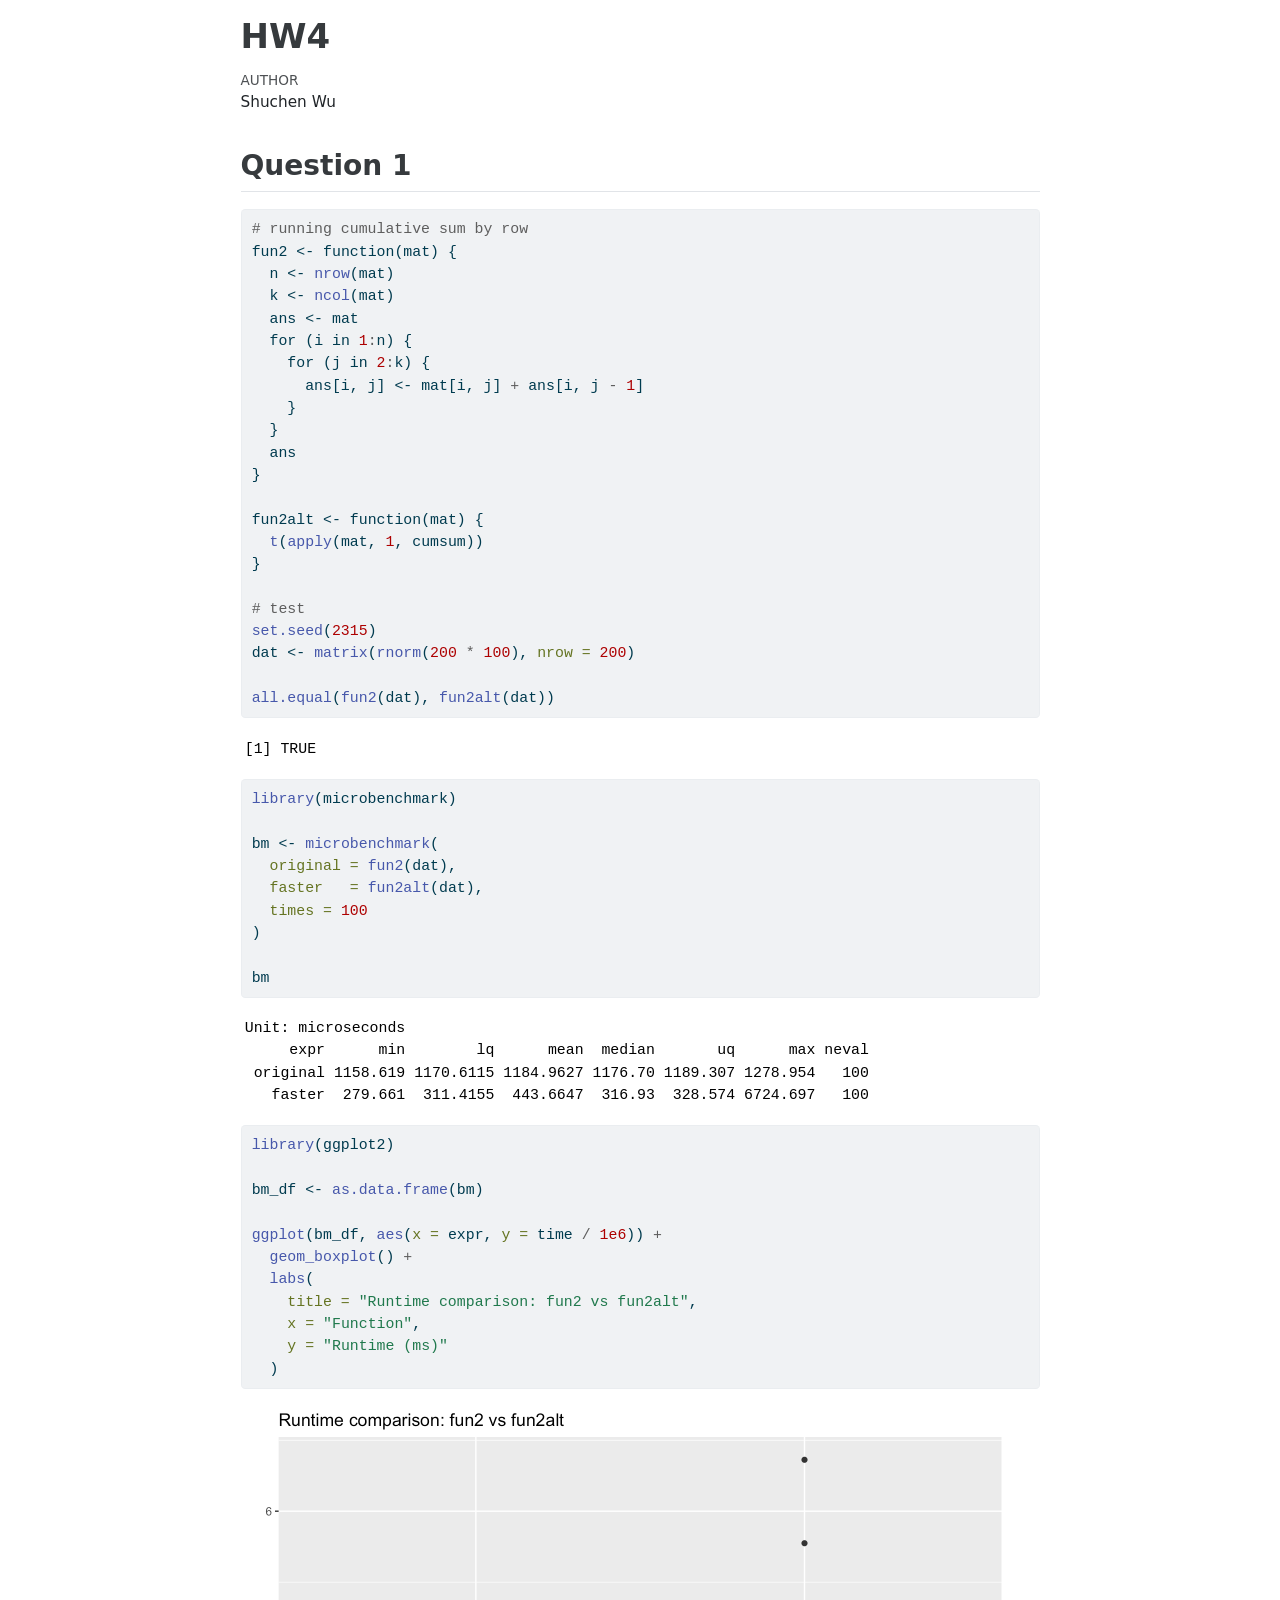
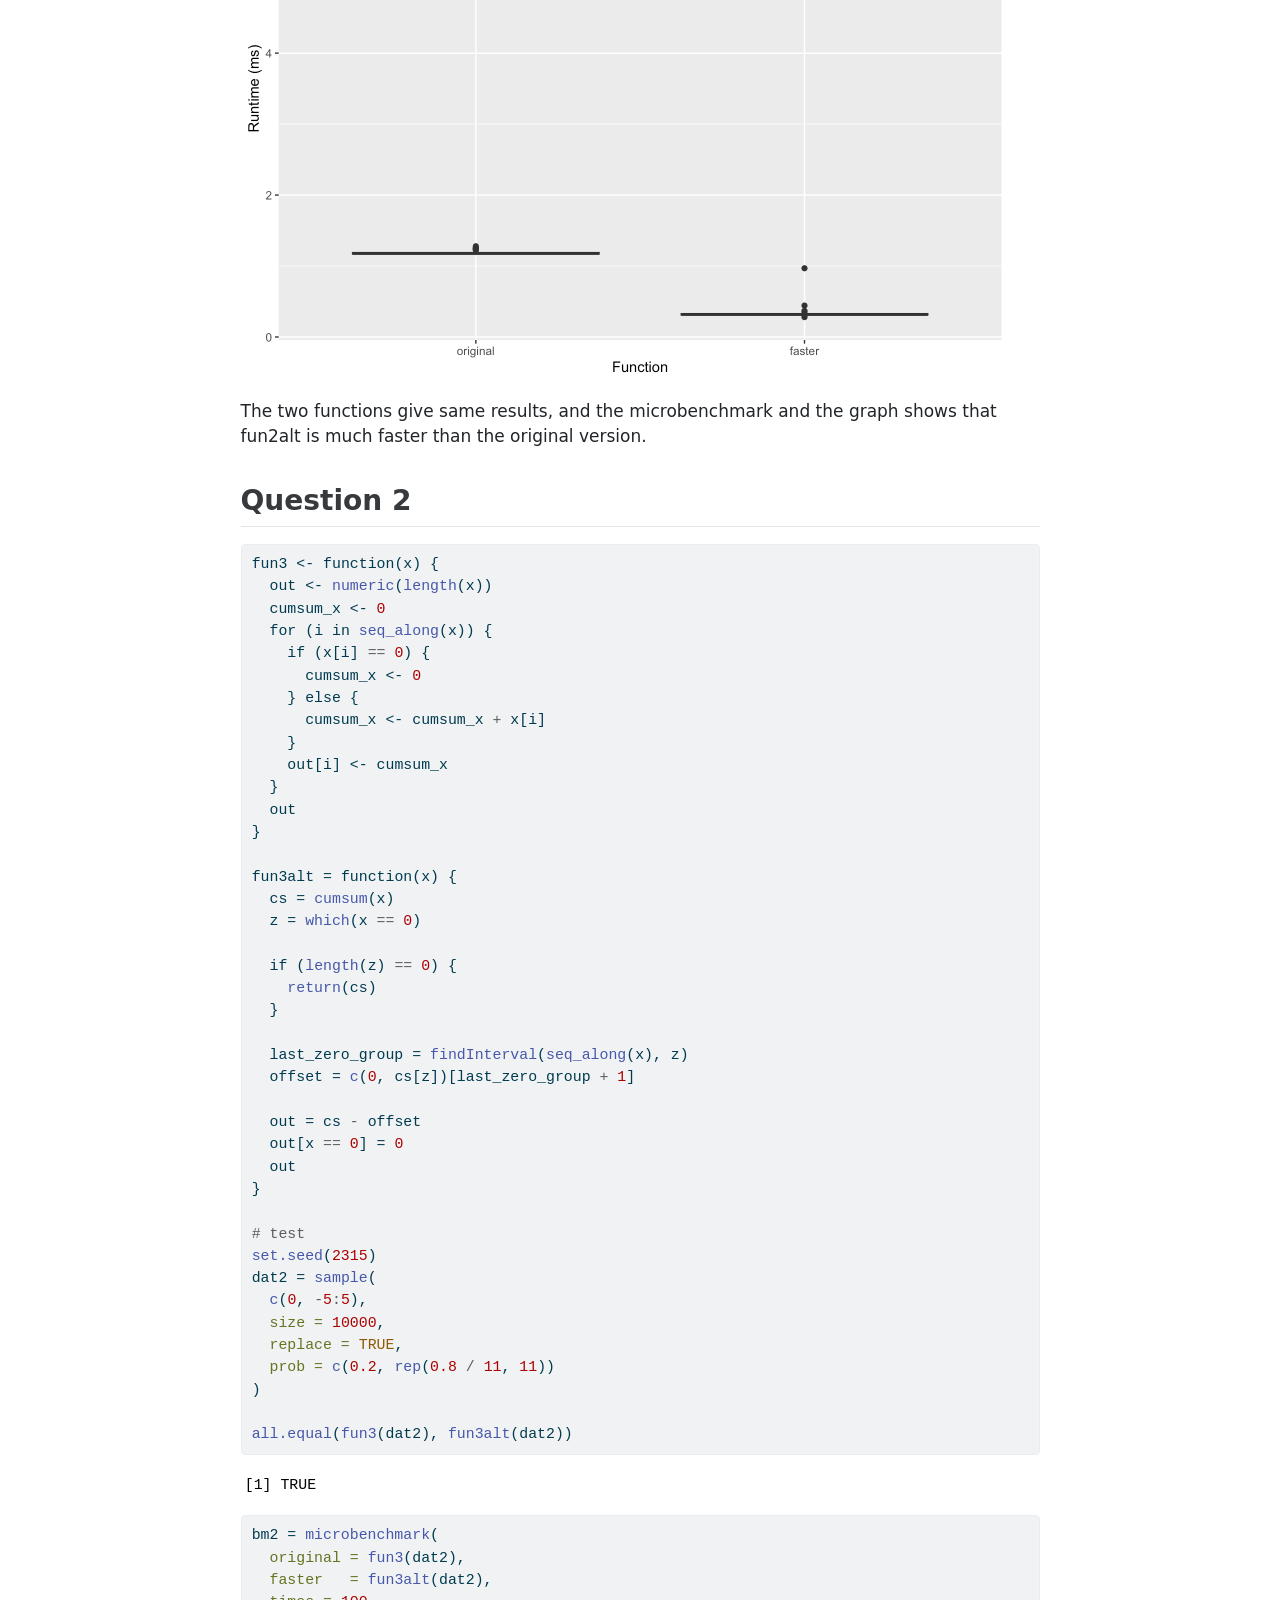
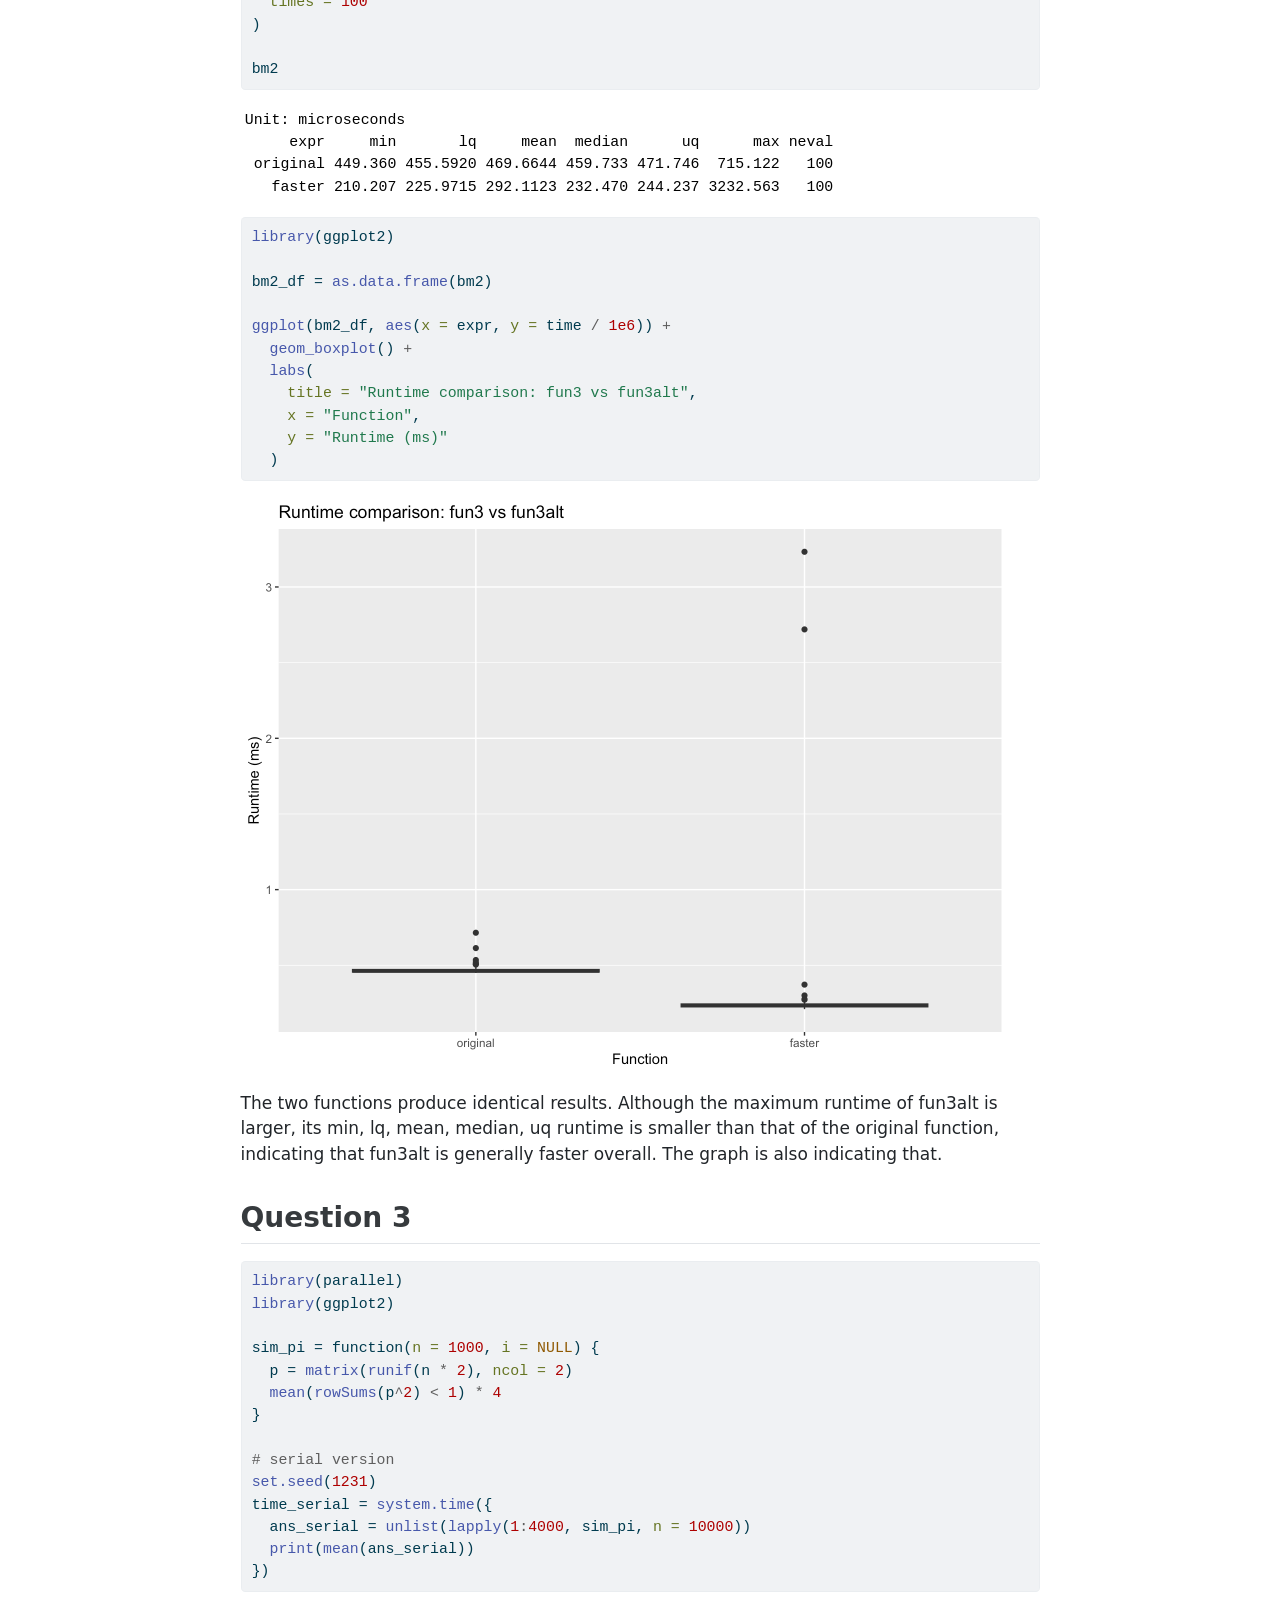
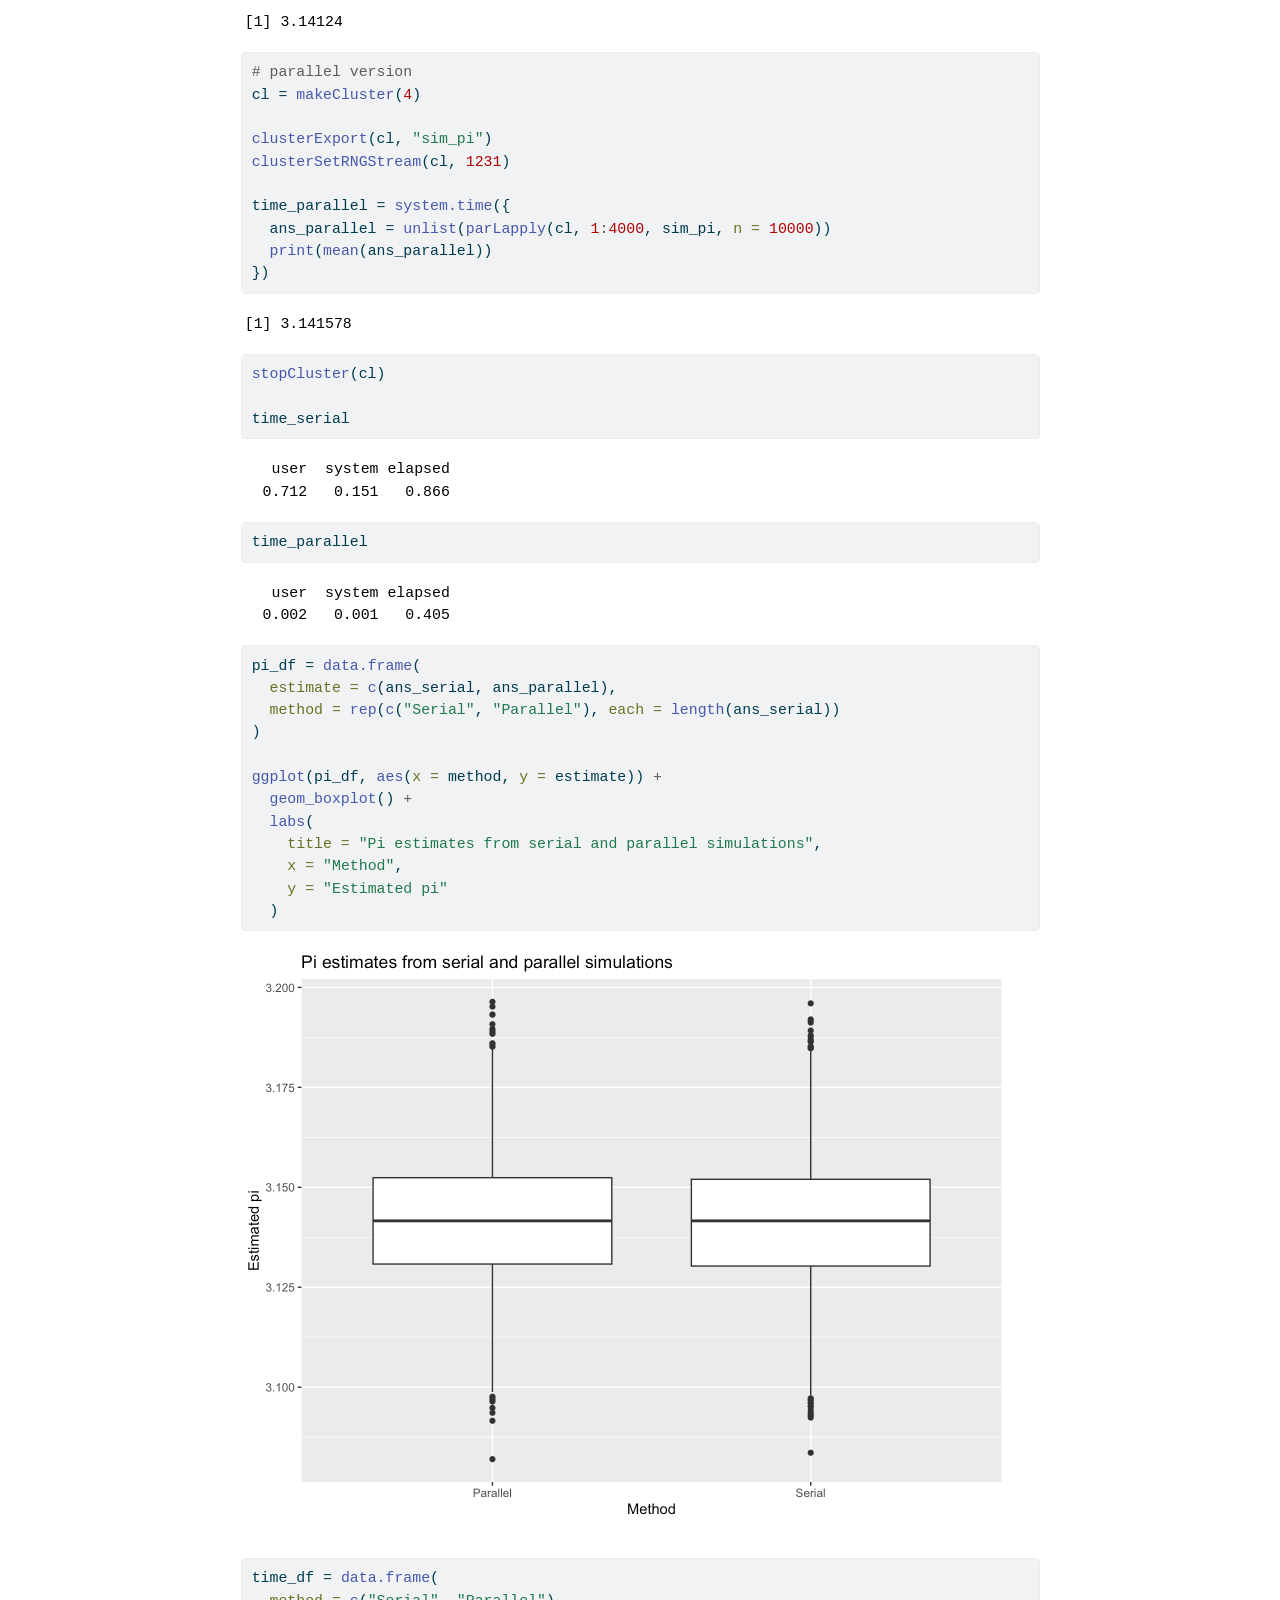
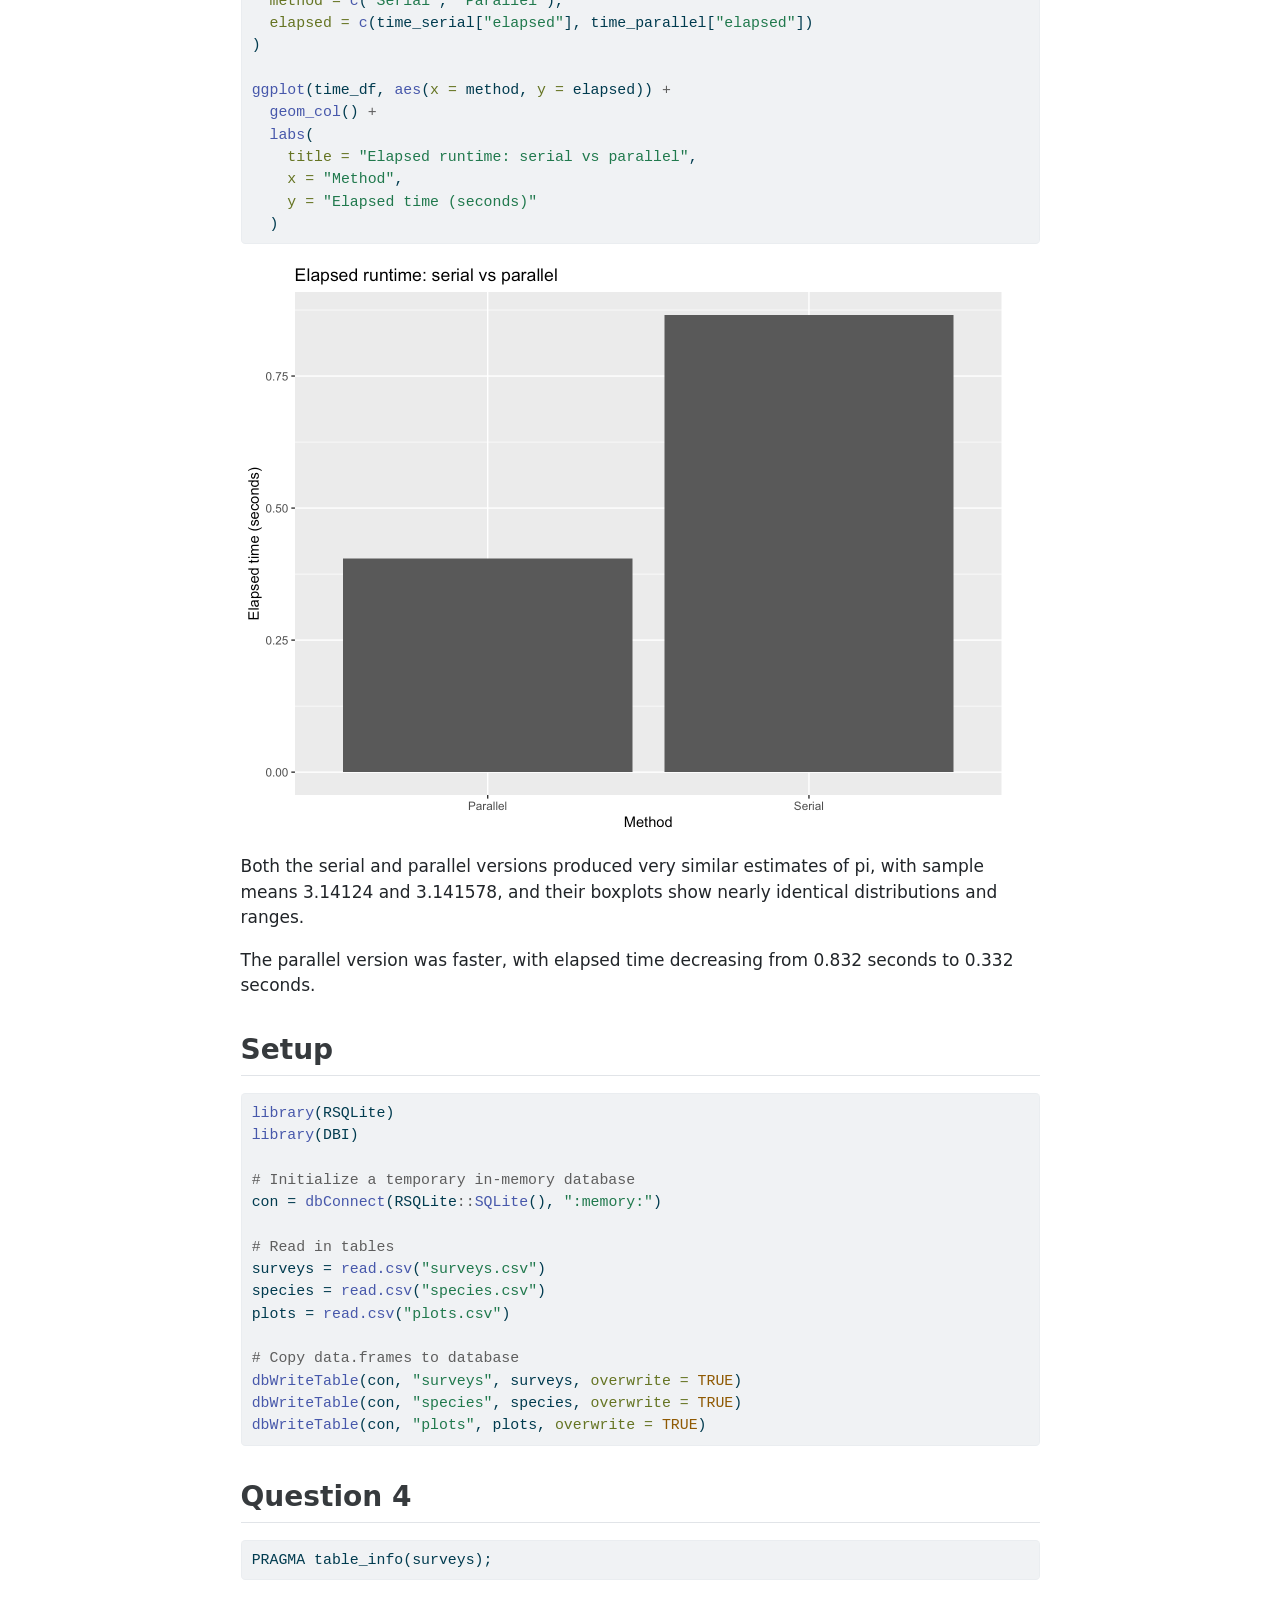
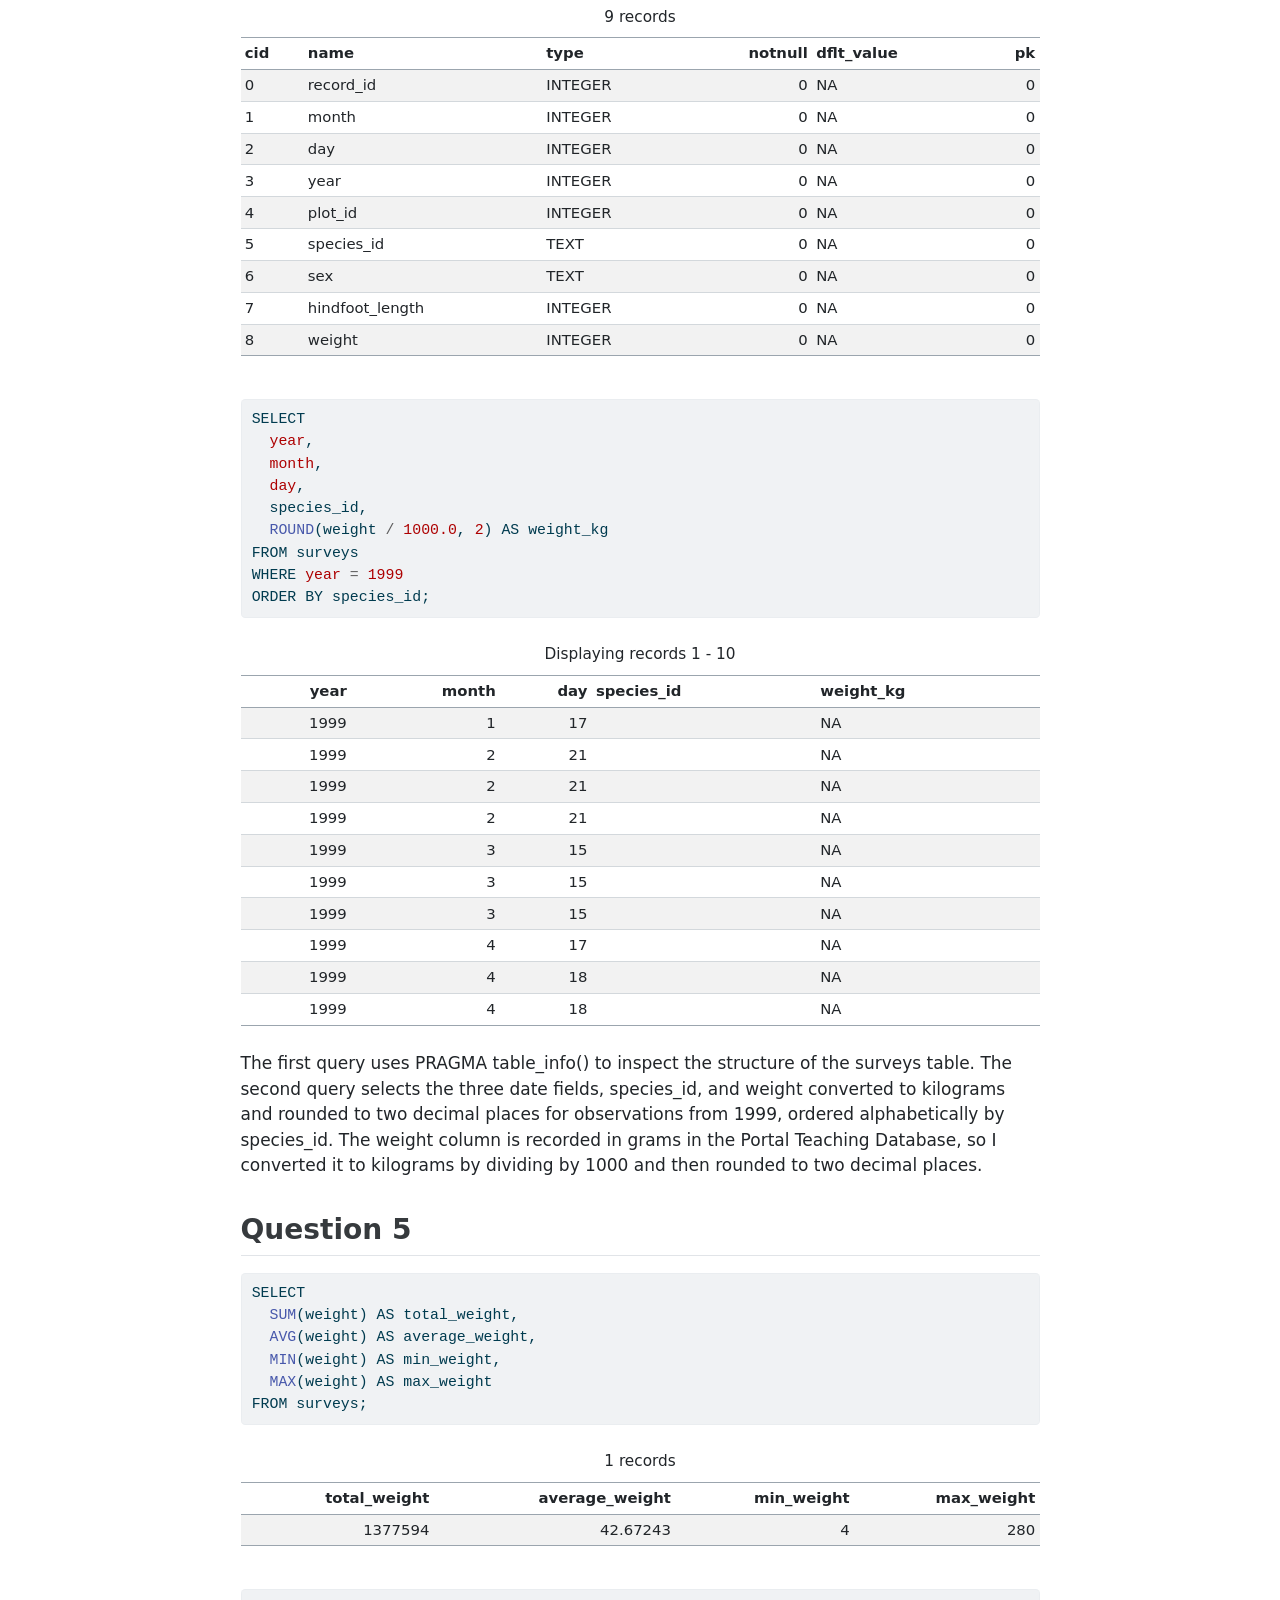
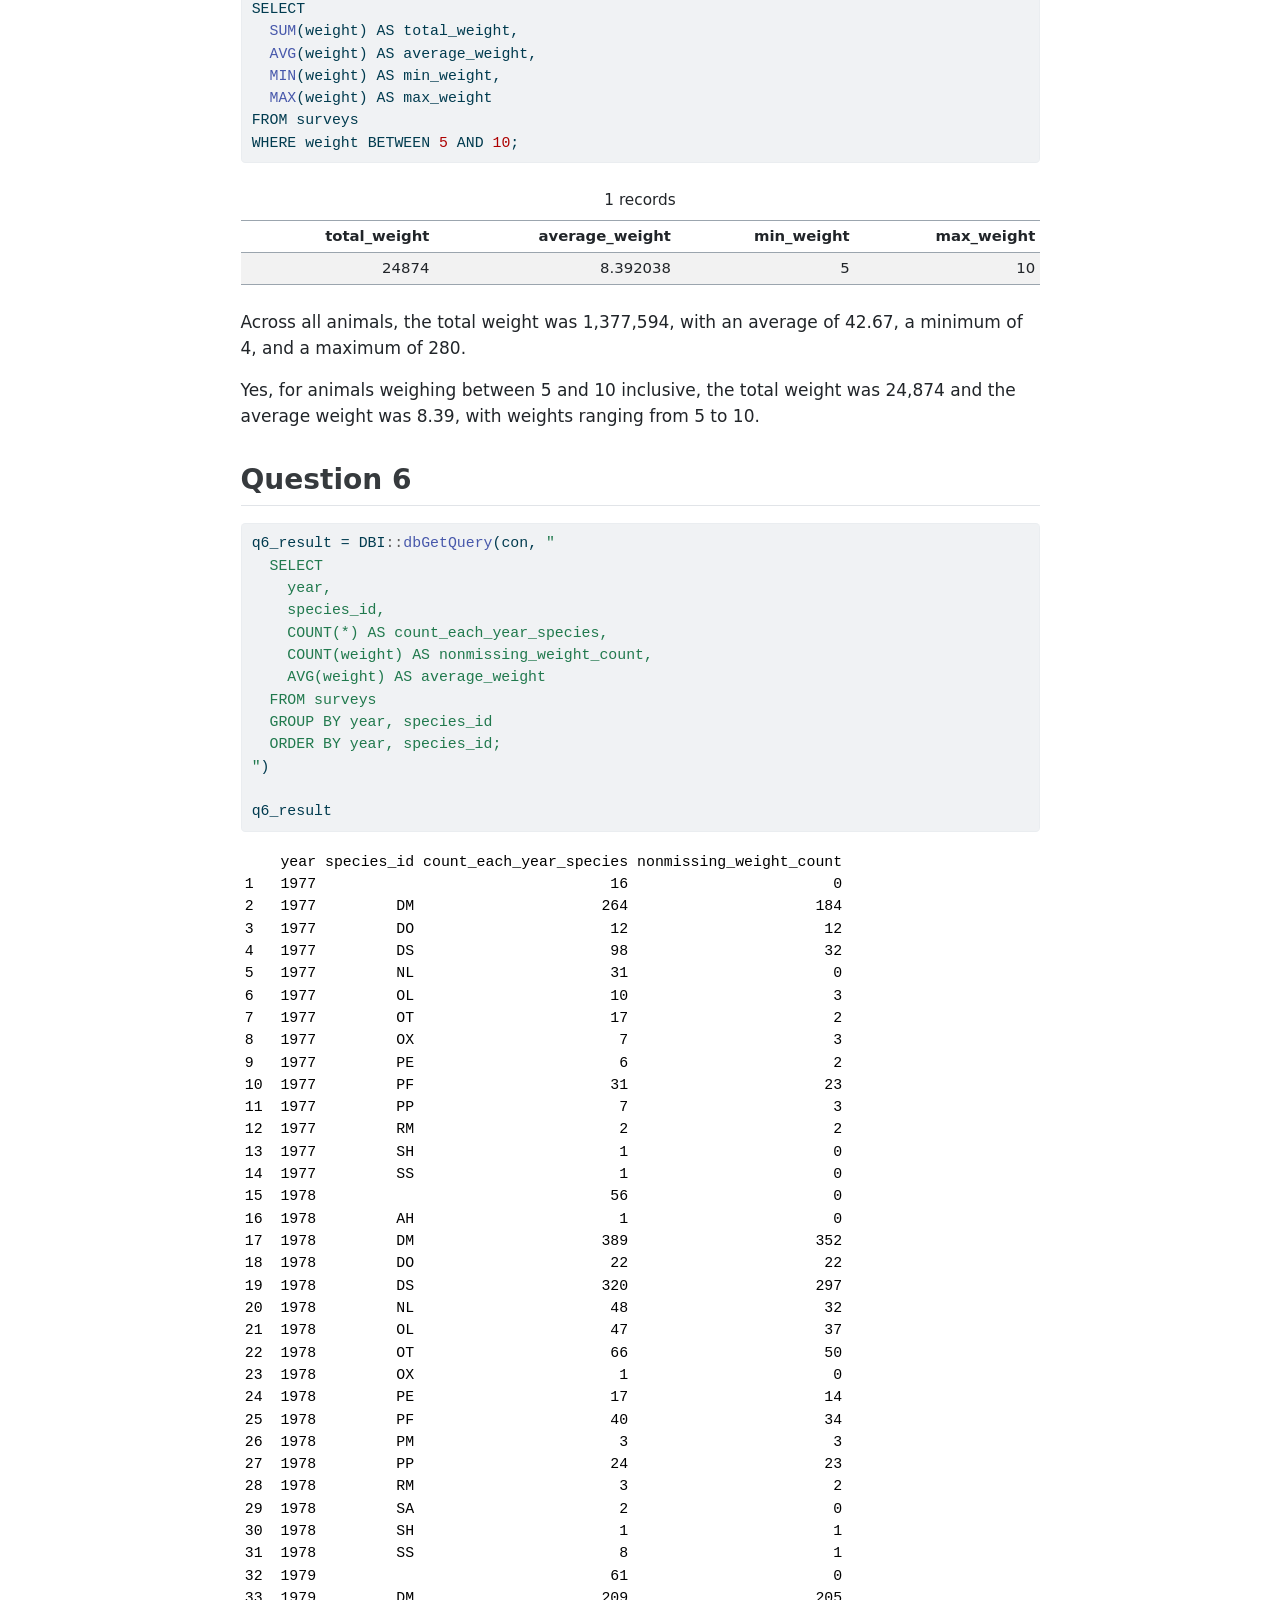
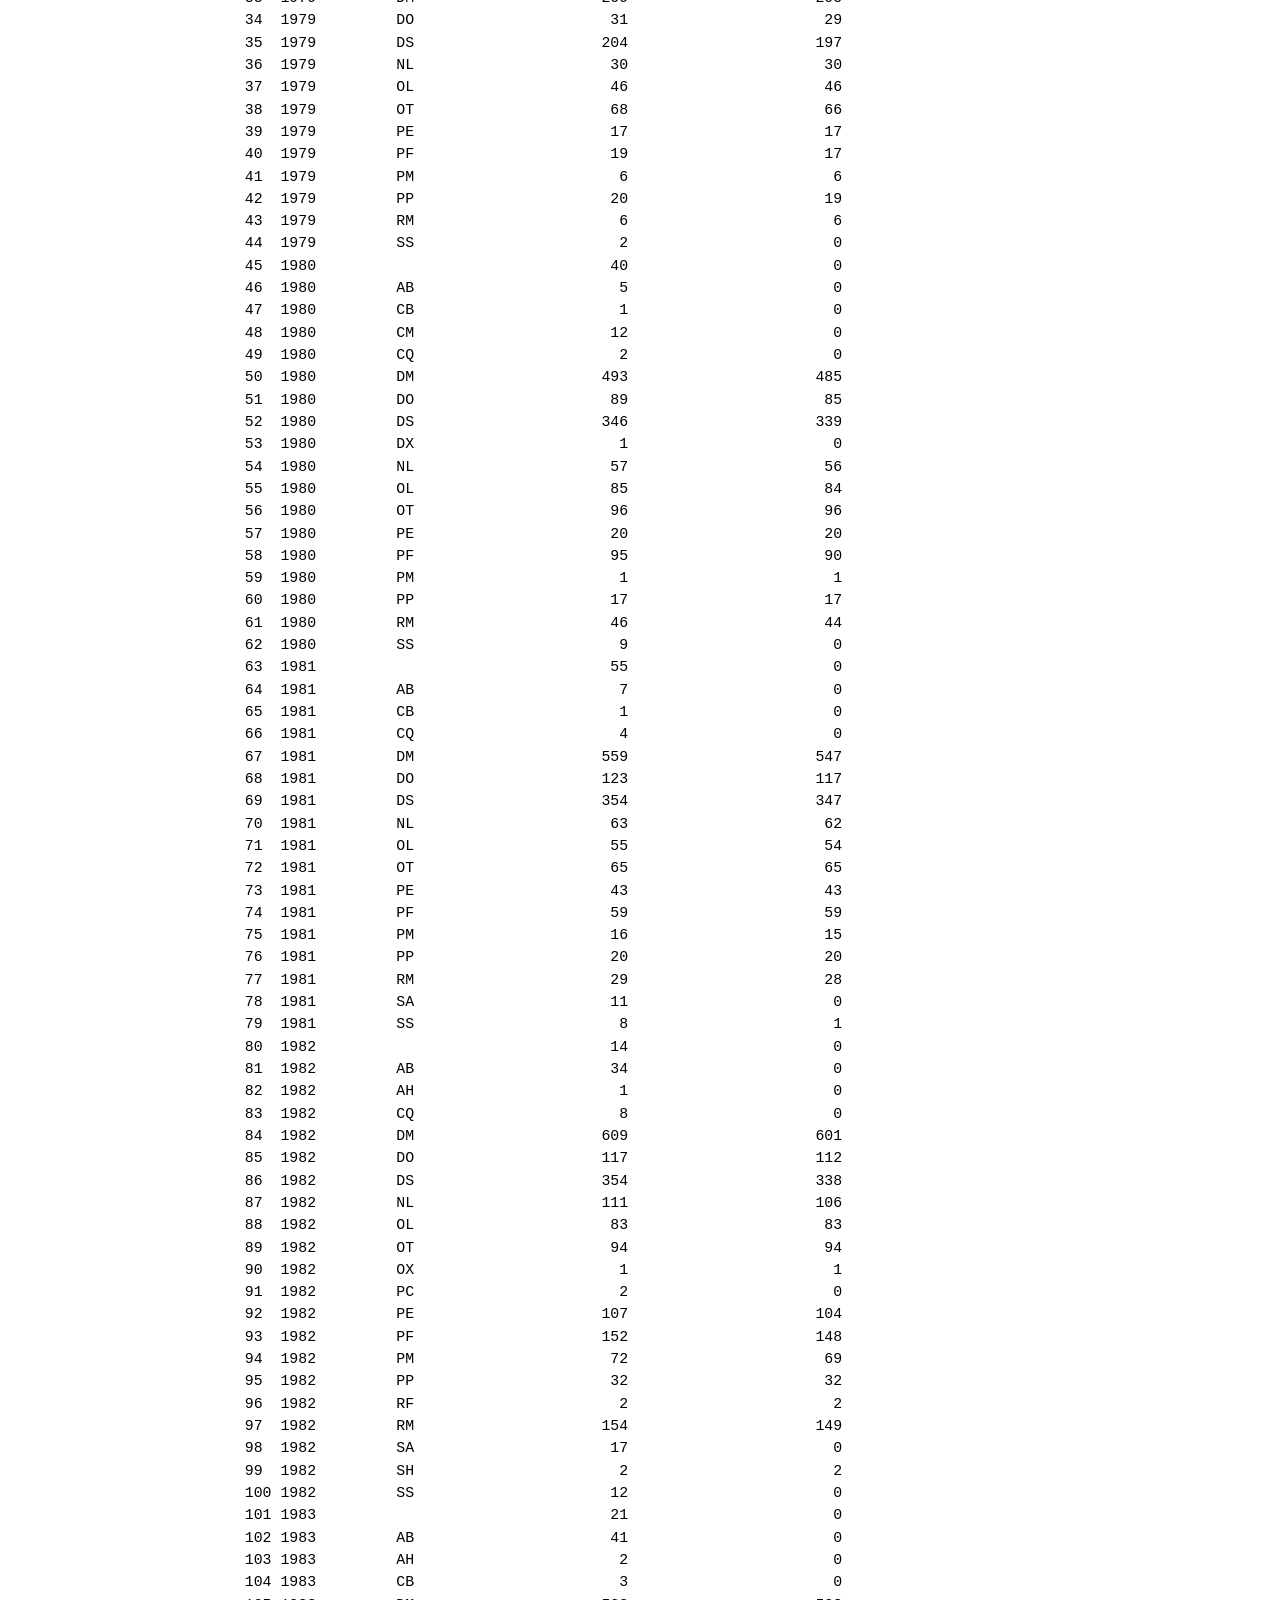
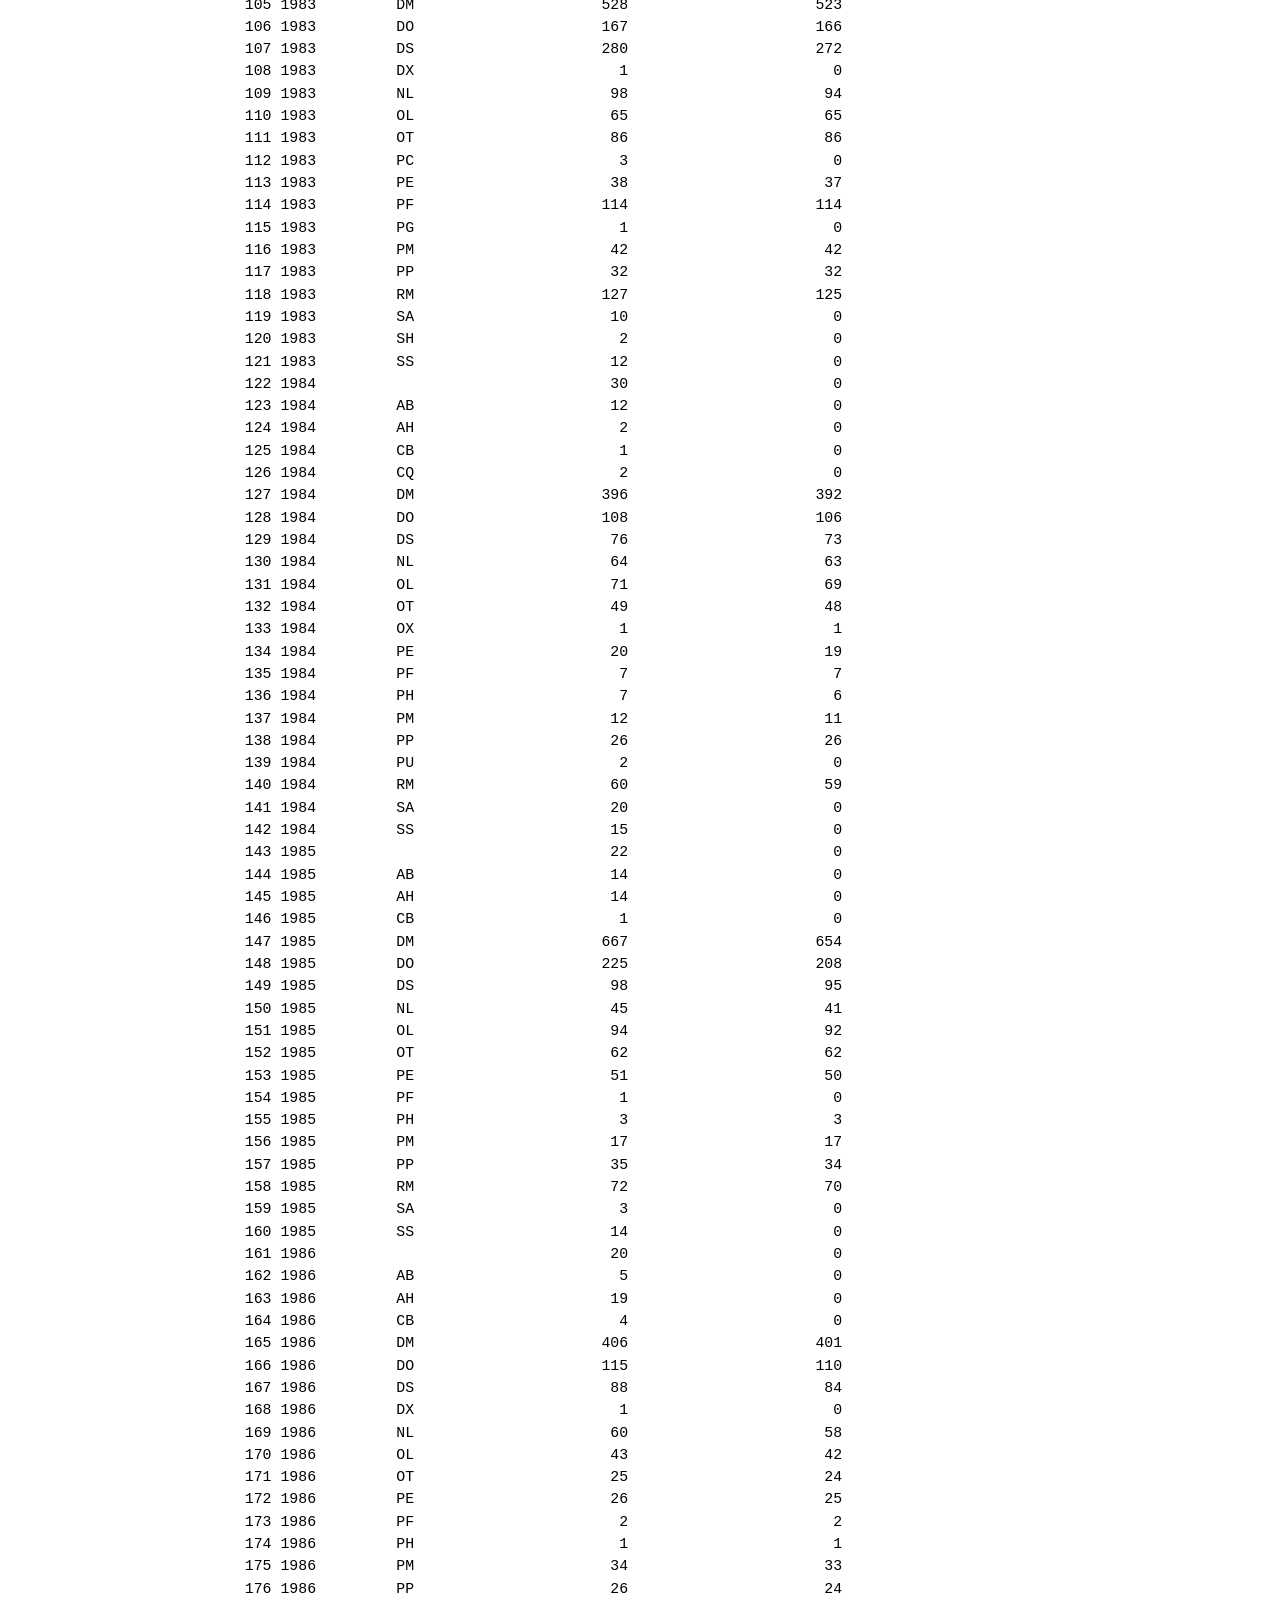
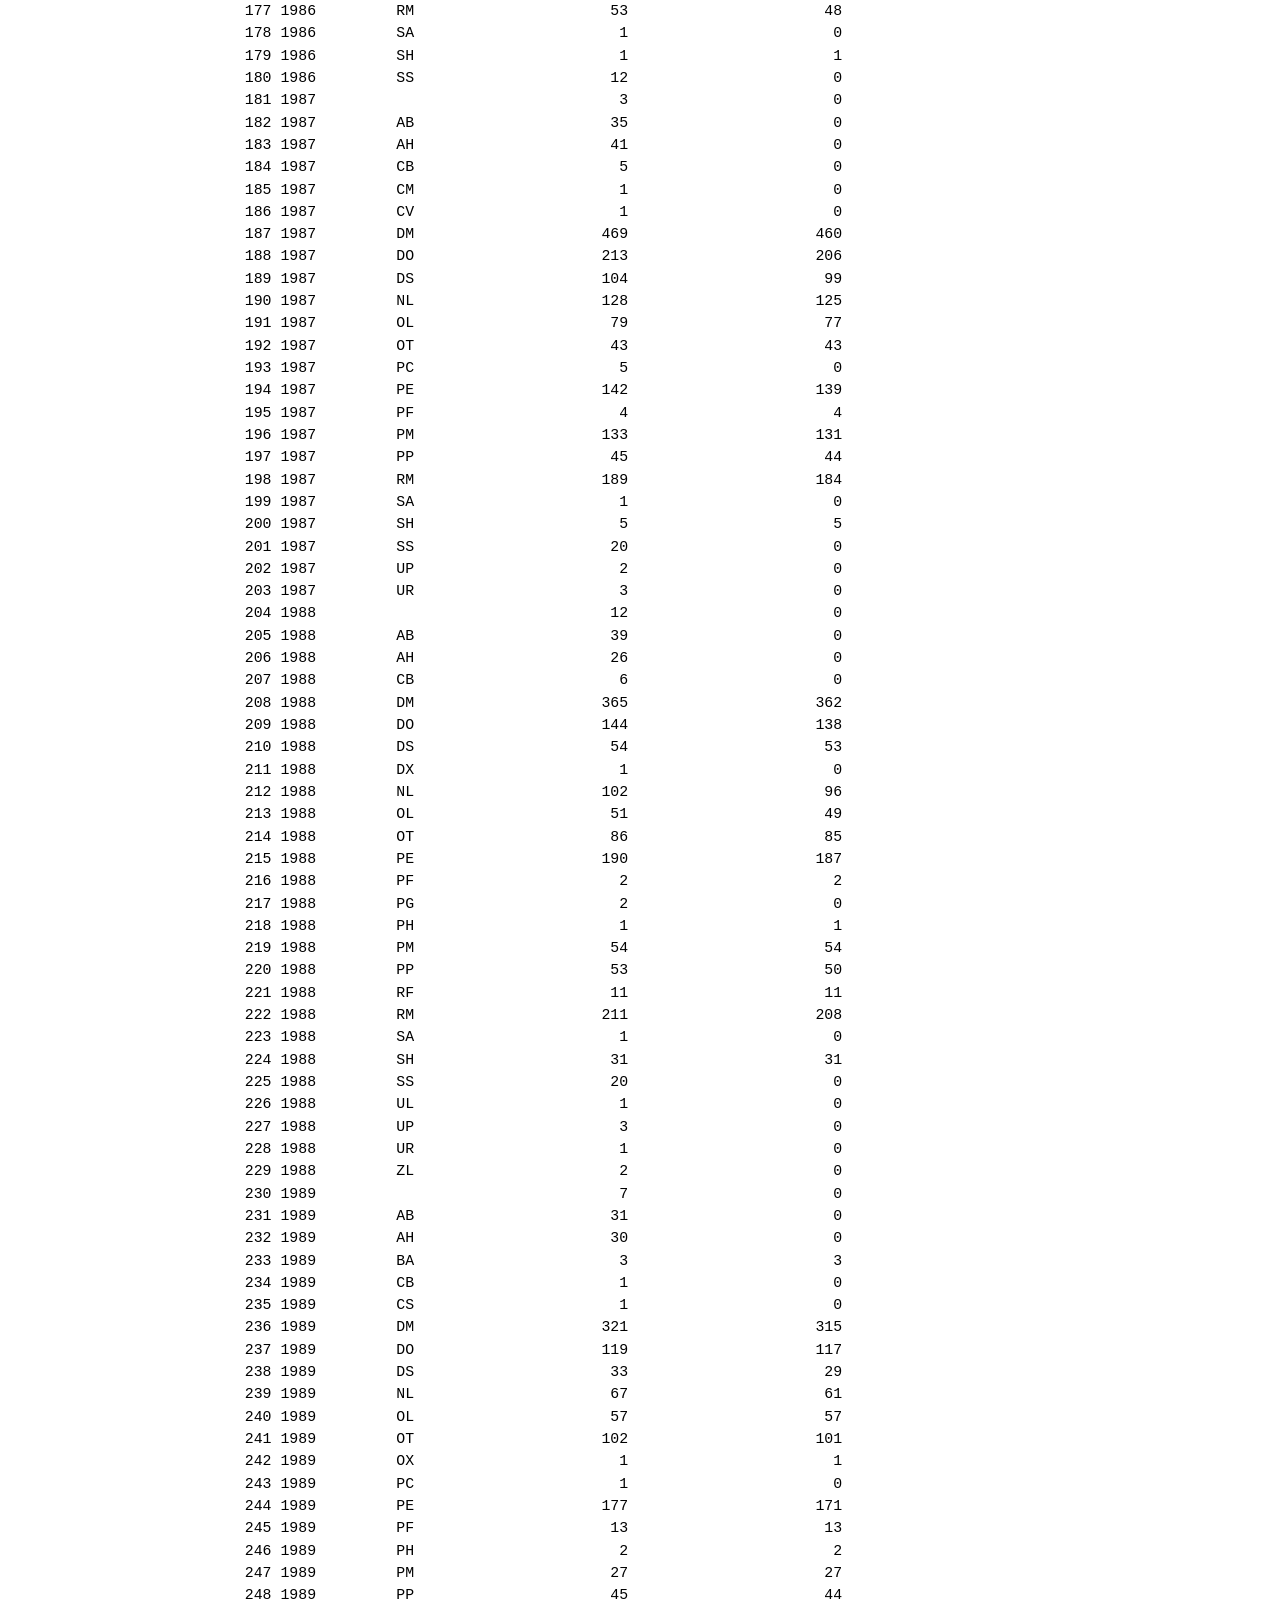
